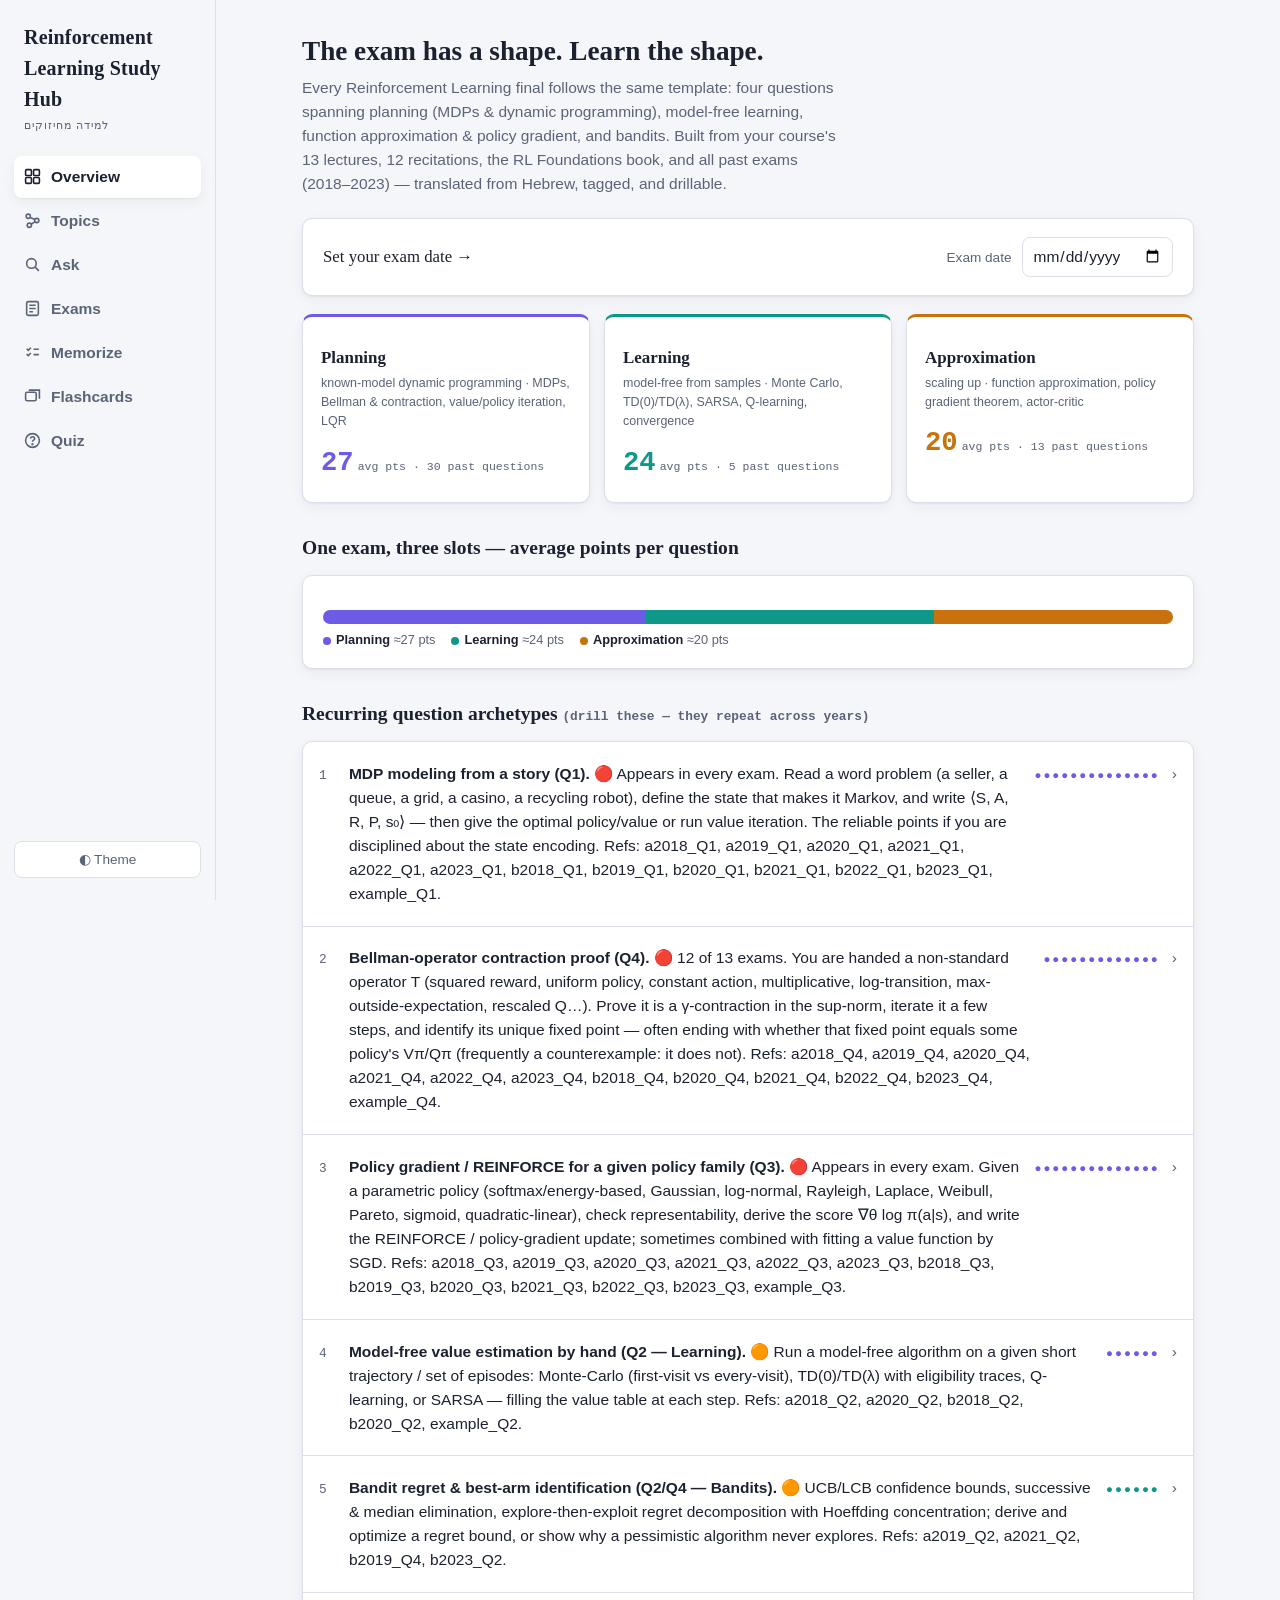
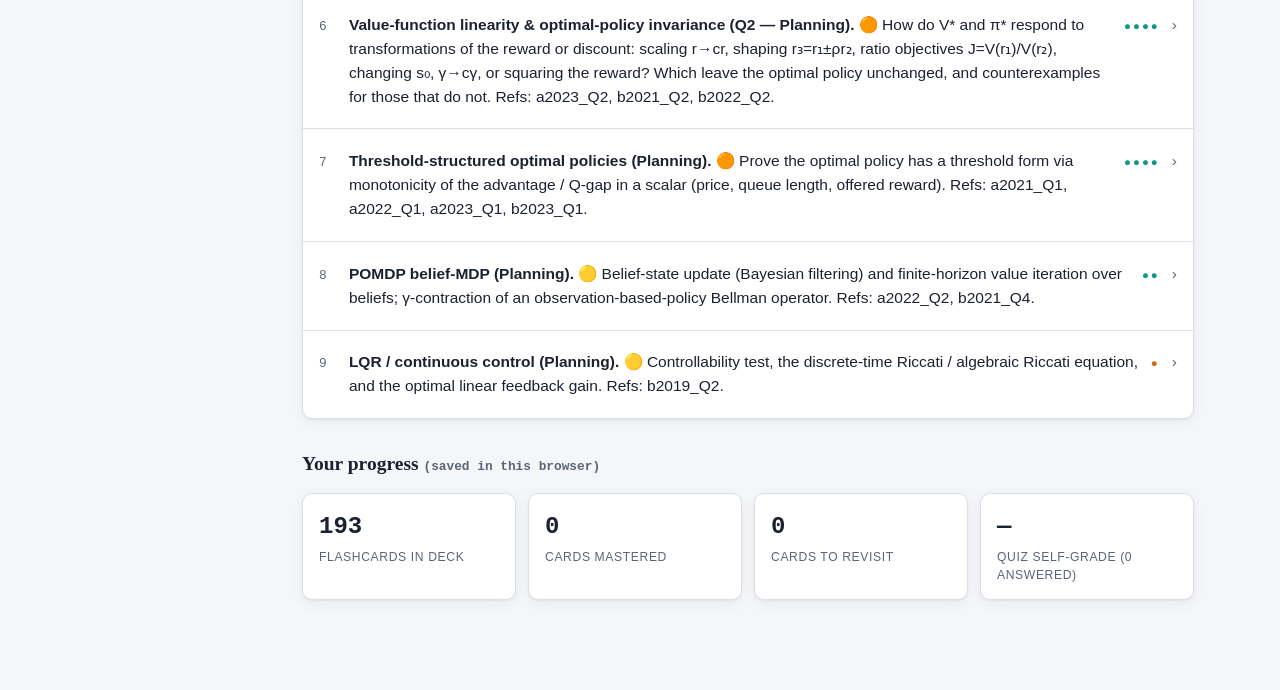
==== docs/rl/index.html @ 0968ef9b "Build RL study site (docs/rl/index.html) + finalize exam-data config First successful build of the R" ====
<!doctype html><html lang="en"><head><meta charset="utf-8"><meta name="viewport" content="width=device-width, initial-scale=1"></head><body><meta charset="utf-8">
<title>Reinforcement Learning Study Hub</title>
<style>
@font-face{font-family:KaTeX_AMS;font-style:normal;font-weight:400;src:url([data-uri]) format('woff2'),url(data:,),url(data:,)}@font-face{font-family:KaTeX_Caligraphic;font-style:normal;font-weight:700;src:url(data:,),url(data:,),url(data:,)}@font-face{font-family:KaTeX_Caligraphic;font-style:normal;font-weight:400;src:url([data-uri]) format('woff2'),url(data:,),url(data:,)}@font-face{font-family:KaTeX_Fraktur;font-style:normal;font-weight:700;src:url(data:,),url(data:,),url(data:,)}@font-face{font-family:KaTeX_Fraktur;font-style:normal;font-weight:400;src:url(data:,),url(data:,),url(data:,)}@font-face{font-family:KaTeX_Main;font-style:normal;font-weight:700;src:url([data-uri]) format('woff2'),url(data:,),url(data:,)}@font-face{font-family:KaTeX_Main;font-style:italic;font-weight:700;src:url([data-uri]) format('woff2'),url(data:,),url(data:,)}@font-face{font-family:KaTeX_Main;font-style:italic;font-weight:400;src:url([data-uri]) format('woff2'),url(data:,),url(data:,)}@font-face{font-family:KaTeX_Main;font-style:normal;font-weight:400;src:url([data-uri]) format('woff2'),url(data:,),url(data:,)}@font-face{font-family:KaTeX_Math;font-style:italic;font-weight:700;src:url([data-uri]) format('woff2'),url(data:,),url(data:,)}@font-face{font-family:KaTeX_Math;font-style:italic;font-weight:400;src:url([data-uri]) format('woff2'),url(data:,),url(data:,)}@font-face{font-family:"KaTeX_SansSerif";font-style:normal;font-weight:700;src:url(data:,),url(data:,),url(data:,)}@font-face{font-family:"KaTeX_SansSerif";font-style:italic;font-weight:400;src:url(data:,),url(data:,),url(data:,)}@font-face{font-family:"KaTeX_SansSerif";font-style:normal;font-weight:400;src:url(data:,),url(data:,),url(data:,)}@font-face{font-family:KaTeX_Script;font-style:normal;font-weight:400;src:url(data:,),url(data:,),url(data:,)}@font-face{font-family:KaTeX_Size1;font-style:normal;font-weight:400;src:url([data-uri]) format('woff2'),url(data:,),url(data:,)}@font-face{font-family:KaTeX_Size2;font-style:normal;font-weight:400;src:url([data-uri]) format('woff2'),url(data:,),url(data:,)}@font-face{font-family:KaTeX_Size3;font-style:normal;font-weight:400;src:url([data-uri]) format('woff2'),url(data:,),url(data:,)}@font-face{font-family:KaTeX_Size4;font-style:normal;font-weight:400;src:url([data-uri]) format('woff2'),url(data:,),url(data:,)}@font-face{font-family:KaTeX_Typewriter;font-style:normal;font-weight:400;src:url([data-uri]) format('woff2'),url(data:,),url(data:,)}.katex{font:normal 1.21em KaTeX_Main,Times New Roman,serif;line-height:1.2;text-indent:0;text-rendering:auto}.katex *{-ms-high-contrast-adjust:none!important;border-color:currentColor}.katex .katex-version:after{content:"0.16.11"}.katex .katex-mathml{clip:rect(1px,1px,1px,1px);border:0;height:1px;overflow:hidden;padding:0;position:absolute;width:1px}.katex .katex-html>.newline{display:block}.katex .base{position:relative;white-space:nowrap;width:-webkit-min-content;width:-moz-min-content;width:min-content}.katex .base,.katex .strut{display:inline-block}.katex .textbf{font-weight:700}.katex .textit{font-style:italic}.katex .textrm{font-family:KaTeX_Main}.katex .textsf{font-family:KaTeX_SansSerif}.katex .texttt{font-family:KaTeX_Typewriter}.katex .mathnormal{font-family:KaTeX_Math;font-style:italic}.katex .mathit{font-family:KaTeX_Main;font-style:italic}.katex .mathrm{font-style:normal}.katex .mathbf{font-family:KaTeX_Main;font-weight:700}.katex .boldsymbol{font-family:KaTeX_Math;font-style:italic;font-weight:700}.katex .amsrm,.katex .mathbb,.katex .textbb{font-family:KaTeX_AMS}.katex .mathcal{font-family:KaTeX_Caligraphic}.katex .mathfrak,.katex .textfrak{font-family:KaTeX_Fraktur}.katex .mathboldfrak,.katex .textboldfrak{font-family:KaTeX_Fraktur;font-weight:700}.katex .mathtt{font-family:KaTeX_Typewriter}.katex .mathscr,.katex .textscr{font-family:KaTeX_Script}.katex .mathsf,.katex .textsf{font-family:KaTeX_SansSerif}.katex .mathboldsf,.katex .textboldsf{font-family:KaTeX_SansSerif;font-weight:700}.katex .mathitsf,.katex .textitsf{font-family:KaTeX_SansSerif;font-style:italic}.katex .mainrm{font-family:KaTeX_Main;font-style:normal}.katex .vlist-t{border-collapse:collapse;display:inline-table;table-layout:fixed}.katex .vlist-r{display:table-row}.katex .vlist{display:table-cell;position:relative;vertical-align:bottom}.katex .vlist>span{display:block;height:0;position:relative}.katex .vlist>span>span{display:inline-block}.katex .vlist>span>.pstrut{overflow:hidden;width:0}.katex .vlist-t2{margin-right:-2px}.katex .vlist-s{display:table-cell;font-size:1px;min-width:2px;vertical-align:bottom;width:2px}.katex .vbox{align-items:baseline;display:inline-flex;flex-direction:column}.katex .hbox{width:100%}.katex .hbox,.katex .thinbox{display:inline-flex;flex-direction:row}.katex .thinbox{max-width:0;width:0}.katex .msupsub{text-align:left}.katex .mfrac>span>span{text-align:center}.katex .mfrac .frac-line{border-bottom-style:solid;display:inline-block;width:100%}.katex .hdashline,.katex .hline,.katex .mfrac .frac-line,.katex .overline .overline-line,.katex .rule,.katex .underline .underline-line{min-height:1px}.katex .mspace{display:inline-block}.katex .clap,.katex .llap,.katex .rlap{position:relative;width:0}.katex .clap>.inner,.katex .llap>.inner,.katex .rlap>.inner{position:absolute}.katex .clap>.fix,.katex .llap>.fix,.katex .rlap>.fix{display:inline-block}.katex .llap>.inner{right:0}.katex .clap>.inner,.katex .rlap>.inner{left:0}.katex .clap>.inner>span{margin-left:-50%;margin-right:50%}.katex .rule{border:0 solid;display:inline-block;position:relative}.katex .hline,.katex .overline .overline-line,.katex .underline .underline-line{border-bottom-style:solid;display:inline-block;width:100%}.katex .hdashline{border-bottom-style:dashed;display:inline-block;width:100%}.katex .sqrt>.root{margin-left:.2777777778em;margin-right:-.5555555556em}.katex .fontsize-ensurer.reset-size1.size1,.katex .sizing.reset-size1.size1{font-size:1em}.katex .fontsize-ensurer.reset-size1.size2,.katex .sizing.reset-size1.size2{font-size:1.2em}.katex .fontsize-ensurer.reset-size1.size3,.katex .sizing.reset-size1.size3{font-size:1.4em}.katex .fontsize-ensurer.reset-size1.size4,.katex .sizing.reset-size1.size4{font-size:1.6em}.katex .fontsize-ensurer.reset-size1.size5,.katex .sizing.reset-size1.size5{font-size:1.8em}.katex .fontsize-ensurer.reset-size1.size6,.katex .sizing.reset-size1.size6{font-size:2em}.katex .fontsize-ensurer.reset-size1.size7,.katex .sizing.reset-size1.size7{font-size:2.4em}.katex .fontsize-ensurer.reset-size1.size8,.katex .sizing.reset-size1.size8{font-size:2.88em}.katex .fontsize-ensurer.reset-size1.size9,.katex .sizing.reset-size1.size9{font-size:3.456em}.katex .fontsize-ensurer.reset-size1.size10,.katex .sizing.reset-size1.size10{font-size:4.148em}.katex .fontsize-ensurer.reset-size1.size11,.katex .sizing.reset-size1.size11{font-size:4.976em}.katex .fontsize-ensurer.reset-size2.size1,.katex .sizing.reset-size2.size1{font-size:.8333333333em}.katex .fontsize-ensurer.reset-size2.size2,.katex .sizing.reset-size2.size2{font-size:1em}.katex .fontsize-ensurer.reset-size2.size3,.katex .sizing.reset-size2.size3{font-size:1.1666666667em}.katex .fontsize-ensurer.reset-size2.size4,.katex .sizing.reset-size2.size4{font-size:1.3333333333em}.katex .fontsize-ensurer.reset-size2.size5,.katex .sizing.reset-size2.size5{font-size:1.5em}.katex .fontsize-ensurer.reset-size2.size6,.katex .sizing.reset-size2.size6{font-size:1.6666666667em}.katex .fontsize-ensurer.reset-size2.size7,.katex .sizing.reset-size2.size7{font-size:2em}.katex .fontsize-ensurer.reset-size2.size8,.katex .sizing.reset-size2.size8{font-size:2.4em}.katex .fontsize-ensurer.reset-size2.size9,.katex .sizing.reset-size2.size9{font-size:2.88em}.katex .fontsize-ensurer.reset-size2.size10,.katex .sizing.reset-size2.size10{font-size:3.4566666667em}.katex .fontsize-ensurer.reset-size2.size11,.katex .sizing.reset-size2.size11{font-size:4.1466666667em}.katex .fontsize-ensurer.reset-size3.size1,.katex .sizing.reset-size3.size1{font-size:.7142857143em}.katex .fontsize-ensurer.reset-size3.size2,.katex .sizing.reset-size3.size2{font-size:.8571428571em}.katex .fontsize-ensurer.reset-size3.size3,.katex .sizing.reset-size3.size3{font-size:1em}.katex .fontsize-ensurer.reset-size3.size4,.katex .sizing.reset-size3.size4{font-size:1.1428571429em}.katex .fontsize-ensurer.reset-size3.size5,.katex .sizing.reset-size3.size5{font-size:1.2857142857em}.katex .fontsize-ensurer.reset-size3.size6,.katex .sizing.reset-size3.size6{font-size:1.4285714286em}.katex .fontsize-ensurer.reset-size3.size7,.katex .sizing.reset-size3.size7{font-size:1.7142857143em}.katex .fontsize-ensurer.reset-size3.size8,.katex .sizing.reset-size3.size8{font-size:2.0571428571em}.katex .fontsize-ensurer.reset-size3.size9,.katex .sizing.reset-size3.size9{font-size:2.4685714286em}.katex .fontsize-ensurer.reset-size3.size10,.katex .sizing.reset-size3.size10{font-size:2.9628571429em}.katex .fontsize-ensurer.reset-size3.size11,.katex .sizing.reset-size3.size11{font-size:3.5542857143em}.katex .fontsize-ensurer.reset-size4.size1,.katex .sizing.reset-size4.size1{font-size:.625em}.katex .fontsize-ensurer.reset-size4.size2,.katex .sizing.reset-size4.size2{font-size:.75em}.katex .fontsize-ensurer.reset-size4.size3,.katex .sizing.reset-size4.size3{font-size:.875em}.katex .fontsize-ensurer.reset-size4.size4,.katex .sizing.reset-size4.size4{font-size:1em}.katex .fontsize-ensurer.reset-size4.size5,.katex .sizing.reset-size4.size5{font-size:1.125em}.katex .fontsize-ensurer.reset-size4.size6,.katex .sizing.reset-size4.size6{font-size:1.25em}.katex .fontsize-ensurer.reset-size4.size7,.katex .sizing.reset-size4.size7{font-size:1.5em}.katex .fontsize-ensurer.reset-size4.size8,.katex .sizing.reset-size4.size8{font-size:1.8em}.katex .fontsize-ensurer.reset-size4.size9,.katex .sizing.reset-size4.size9{font-size:2.16em}.katex .fontsize-ensurer.reset-size4.size10,.katex .sizing.reset-size4.size10{font-size:2.5925em}.katex .fontsize-ensurer.reset-size4.size11,.katex .sizing.reset-size4.size11{font-size:3.11em}.katex .fontsize-ensurer.reset-size5.size1,.katex .sizing.reset-size5.size1{font-size:.5555555556em}.katex .fontsize-ensurer.reset-size5.size2,.katex .sizing.reset-size5.size2{font-size:.6666666667em}.katex .fontsize-ensurer.reset-size5.size3,.katex .sizing.reset-size5.size3{font-size:.7777777778em}.katex .fontsize-ensurer.reset-size5.size4,.katex .sizing.reset-size5.size4{font-size:.8888888889em}.katex .fontsize-ensurer.reset-size5.size5,.katex .sizing.reset-size5.size5{font-size:1em}.katex .fontsize-ensurer.reset-size5.size6,.katex .sizing.reset-size5.size6{font-size:1.1111111111em}.katex .fontsize-ensurer.reset-size5.size7,.katex .sizing.reset-size5.size7{font-size:1.3333333333em}.katex .fontsize-ensurer.reset-size5.size8,.katex .sizing.reset-size5.size8{font-size:1.6em}.katex .fontsize-ensurer.reset-size5.size9,.katex .sizing.reset-size5.size9{font-size:1.92em}.katex .fontsize-ensurer.reset-size5.size10,.katex .sizing.reset-size5.size10{font-size:2.3044444444em}.katex .fontsize-ensurer.reset-size5.size11,.katex .sizing.reset-size5.size11{font-size:2.7644444444em}.katex .fontsize-ensurer.reset-size6.size1,.katex .sizing.reset-size6.size1{font-size:.5em}.katex .fontsize-ensurer.reset-size6.size2,.katex .sizing.reset-size6.size2{font-size:.6em}.katex .fontsize-ensurer.reset-size6.size3,.katex .sizing.reset-size6.size3{font-size:.7em}.katex .fontsize-ensurer.reset-size6.size4,.katex .sizing.reset-size6.size4{font-size:.8em}.katex .fontsize-ensurer.reset-size6.size5,.katex .sizing.reset-size6.size5{font-size:.9em}.katex .fontsize-ensurer.reset-size6.size6,.katex .sizing.reset-size6.size6{font-size:1em}.katex .fontsize-ensurer.reset-size6.size7,.katex .sizing.reset-size6.size7{font-size:1.2em}.katex .fontsize-ensurer.reset-size6.size8,.katex .sizing.reset-size6.size8{font-size:1.44em}.katex .fontsize-ensurer.reset-size6.size9,.katex .sizing.reset-size6.size9{font-size:1.728em}.katex .fontsize-ensurer.reset-size6.size10,.katex .sizing.reset-size6.size10{font-size:2.074em}.katex .fontsize-ensurer.reset-size6.size11,.katex .sizing.reset-size6.size11{font-size:2.488em}.katex .fontsize-ensurer.reset-size7.size1,.katex .sizing.reset-size7.size1{font-size:.4166666667em}.katex .fontsize-ensurer.reset-size7.size2,.katex .sizing.reset-size7.size2{font-size:.5em}.katex .fontsize-ensurer.reset-size7.size3,.katex .sizing.reset-size7.size3{font-size:.5833333333em}.katex .fontsize-ensurer.reset-size7.size4,.katex .sizing.reset-size7.size4{font-size:.6666666667em}.katex .fontsize-ensurer.reset-size7.size5,.katex .sizing.reset-size7.size5{font-size:.75em}.katex .fontsize-ensurer.reset-size7.size6,.katex .sizing.reset-size7.size6{font-size:.8333333333em}.katex .fontsize-ensurer.reset-size7.size7,.katex .sizing.reset-size7.size7{font-size:1em}.katex .fontsize-ensurer.reset-size7.size8,.katex .sizing.reset-size7.size8{font-size:1.2em}.katex .fontsize-ensurer.reset-size7.size9,.katex .sizing.reset-size7.size9{font-size:1.44em}.katex .fontsize-ensurer.reset-size7.size10,.katex .sizing.reset-size7.size10{font-size:1.7283333333em}.katex .fontsize-ensurer.reset-size7.size11,.katex .sizing.reset-size7.size11{font-size:2.0733333333em}.katex .fontsize-ensurer.reset-size8.size1,.katex .sizing.reset-size8.size1{font-size:.3472222222em}.katex .fontsize-ensurer.reset-size8.size2,.katex .sizing.reset-size8.size2{font-size:.4166666667em}.katex .fontsize-ensurer.reset-size8.size3,.katex .sizing.reset-size8.size3{font-size:.4861111111em}.katex .fontsize-ensurer.reset-size8.size4,.katex .sizing.reset-size8.size4{font-size:.5555555556em}.katex .fontsize-ensurer.reset-size8.size5,.katex .sizing.reset-size8.size5{font-size:.625em}.katex .fontsize-ensurer.reset-size8.size6,.katex .sizing.reset-size8.size6{font-size:.6944444444em}.katex .fontsize-ensurer.reset-size8.size7,.katex .sizing.reset-size8.size7{font-size:.8333333333em}.katex .fontsize-ensurer.reset-size8.size8,.katex .sizing.reset-size8.size8{font-size:1em}.katex .fontsize-ensurer.reset-size8.size9,.katex .sizing.reset-size8.size9{font-size:1.2em}.katex .fontsize-ensurer.reset-size8.size10,.katex .sizing.reset-size8.size10{font-size:1.4402777778em}.katex .fontsize-ensurer.reset-size8.size11,.katex .sizing.reset-size8.size11{font-size:1.7277777778em}.katex .fontsize-ensurer.reset-size9.size1,.katex .sizing.reset-size9.size1{font-size:.2893518519em}.katex .fontsize-ensurer.reset-size9.size2,.katex .sizing.reset-size9.size2{font-size:.3472222222em}.katex .fontsize-ensurer.reset-size9.size3,.katex .sizing.reset-size9.size3{font-size:.4050925926em}.katex .fontsize-ensurer.reset-size9.size4,.katex .sizing.reset-size9.size4{font-size:.462962963em}.katex .fontsize-ensurer.reset-size9.size5,.katex .sizing.reset-size9.size5{font-size:.5208333333em}.katex .fontsize-ensurer.reset-size9.size6,.katex .sizing.reset-size9.size6{font-size:.5787037037em}.katex .fontsize-ensurer.reset-size9.size7,.katex .sizing.reset-size9.size7{font-size:.6944444444em}.katex .fontsize-ensurer.reset-size9.size8,.katex .sizing.reset-size9.size8{font-size:.8333333333em}.katex .fontsize-ensurer.reset-size9.size9,.katex .sizing.reset-size9.size9{font-size:1em}.katex .fontsize-ensurer.reset-size9.size10,.katex .sizing.reset-size9.size10{font-size:1.2002314815em}.katex .fontsize-ensurer.reset-size9.size11,.katex .sizing.reset-size9.size11{font-size:1.4398148148em}.katex .fontsize-ensurer.reset-size10.size1,.katex .sizing.reset-size10.size1{font-size:.2410800386em}.katex .fontsize-ensurer.reset-size10.size2,.katex .sizing.reset-size10.size2{font-size:.2892960463em}.katex .fontsize-ensurer.reset-size10.size3,.katex .sizing.reset-size10.size3{font-size:.337512054em}.katex .fontsize-ensurer.reset-size10.size4,.katex .sizing.reset-size10.size4{font-size:.3857280617em}.katex .fontsize-ensurer.reset-size10.size5,.katex .sizing.reset-size10.size5{font-size:.4339440694em}.katex .fontsize-ensurer.reset-size10.size6,.katex .sizing.reset-size10.size6{font-size:.4821600771em}.katex .fontsize-ensurer.reset-size10.size7,.katex .sizing.reset-size10.size7{font-size:.5785920926em}.katex .fontsize-ensurer.reset-size10.size8,.katex .sizing.reset-size10.size8{font-size:.6943105111em}.katex .fontsize-ensurer.reset-size10.size9,.katex .sizing.reset-size10.size9{font-size:.8331726133em}.katex .fontsize-ensurer.reset-size10.size10,.katex .sizing.reset-size10.size10{font-size:1em}.katex .fontsize-ensurer.reset-size10.size11,.katex .sizing.reset-size10.size11{font-size:1.1996142719em}.katex .fontsize-ensurer.reset-size11.size1,.katex .sizing.reset-size11.size1{font-size:.2009646302em}.katex .fontsize-ensurer.reset-size11.size2,.katex .sizing.reset-size11.size2{font-size:.2411575563em}.katex .fontsize-ensurer.reset-size11.size3,.katex .sizing.reset-size11.size3{font-size:.2813504823em}.katex .fontsize-ensurer.reset-size11.size4,.katex .sizing.reset-size11.size4{font-size:.3215434084em}.katex .fontsize-ensurer.reset-size11.size5,.katex .sizing.reset-size11.size5{font-size:.3617363344em}.katex .fontsize-ensurer.reset-size11.size6,.katex .sizing.reset-size11.size6{font-size:.4019292605em}.katex .fontsize-ensurer.reset-size11.size7,.katex .sizing.reset-size11.size7{font-size:.4823151125em}.katex .fontsize-ensurer.reset-size11.size8,.katex .sizing.reset-size11.size8{font-size:.578778135em}.katex .fontsize-ensurer.reset-size11.size9,.katex .sizing.reset-size11.size9{font-size:.6945337621em}.katex .fontsize-ensurer.reset-size11.size10,.katex .sizing.reset-size11.size10{font-size:.8336012862em}.katex .fontsize-ensurer.reset-size11.size11,.katex .sizing.reset-size11.size11{font-size:1em}.katex .delimsizing.size1{font-family:KaTeX_Size1}.katex .delimsizing.size2{font-family:KaTeX_Size2}.katex .delimsizing.size3{font-family:KaTeX_Size3}.katex .delimsizing.size4{font-family:KaTeX_Size4}.katex .delimsizing.mult .delim-size1>span{font-family:KaTeX_Size1}.katex .delimsizing.mult .delim-size4>span{font-family:KaTeX_Size4}.katex .nulldelimiter{display:inline-block;width:.12em}.katex .delimcenter,.katex .op-symbol{position:relative}.katex .op-symbol.small-op{font-family:KaTeX_Size1}.katex .op-symbol.large-op{font-family:KaTeX_Size2}.katex .accent>.vlist-t,.katex .op-limits>.vlist-t{text-align:center}.katex .accent .accent-body{position:relative}.katex .accent .accent-body:not(.accent-full){width:0}.katex .overlay{display:block}.katex .mtable .vertical-separator{display:inline-block;min-width:1px}.katex .mtable .arraycolsep{display:inline-block}.katex .mtable .col-align-c>.vlist-t{text-align:center}.katex .mtable .col-align-l>.vlist-t{text-align:left}.katex .mtable .col-align-r>.vlist-t{text-align:right}.katex .svg-align{text-align:left}.katex svg{fill:currentColor;stroke:currentColor;fill-rule:nonzero;fill-opacity:1;stroke-width:1;stroke-linecap:butt;stroke-linejoin:miter;stroke-miterlimit:4;stroke-dasharray:none;stroke-dashoffset:0;stroke-opacity:1;display:block;height:inherit;position:absolute;width:100%}.katex svg path{stroke:none}.katex img{border-style:none;max-height:none;max-width:none;min-height:0;min-width:0}.katex .stretchy{display:block;overflow:hidden;position:relative;width:100%}.katex .stretchy:after,.katex .stretchy:before{content:""}.katex .hide-tail{overflow:hidden;position:relative;width:100%}.katex .halfarrow-left{left:0;overflow:hidden;position:absolute;width:50.2%}.katex .halfarrow-right{overflow:hidden;position:absolute;right:0;width:50.2%}.katex .brace-left{left:0;overflow:hidden;position:absolute;width:25.1%}.katex .brace-center{left:25%;overflow:hidden;position:absolute;width:50%}.katex .brace-right{overflow:hidden;position:absolute;right:0;width:25.1%}.katex .x-arrow-pad{padding:0 .5em}.katex .cd-arrow-pad{padding:0 .55556em 0 .27778em}.katex .mover,.katex .munder,.katex .x-arrow{text-align:center}.katex .boxpad{padding:0 .3em}.katex .fbox,.katex .fcolorbox{border:.04em solid;box-sizing:border-box}.katex .cancel-pad{padding:0 .2em}.katex .cancel-lap{margin-left:-.2em;margin-right:-.2em}.katex .sout{border-bottom-style:solid;border-bottom-width:.08em}.katex .angl{border-right:.049em solid;border-top:.049em solid;box-sizing:border-box;margin-right:.03889em}.katex .anglpad{padding:0 .03889em}.katex .eqn-num:before{content:"(" counter(katexEqnNo) ")";counter-increment:katexEqnNo}.katex .mml-eqn-num:before{content:"(" counter(mmlEqnNo) ")";counter-increment:mmlEqnNo}.katex .mtr-glue{width:50%}.katex .cd-vert-arrow{display:inline-block;position:relative}.katex .cd-label-left{display:inline-block;position:absolute;right:calc(50% + .3em);text-align:left}.katex .cd-label-right{display:inline-block;left:calc(50% + .3em);position:absolute;text-align:right}.katex-display{display:block;margin:1em 0;text-align:center}.katex-display>.katex{display:block;text-align:center;white-space:nowrap}.katex-display>.katex>.katex-html{display:block;position:relative}.katex-display>.katex>.katex-html>.tag{position:absolute;right:0}.katex-display.leqno>.katex>.katex-html>.tag{left:0;right:auto}.katex-display.fleqn>.katex{padding-left:2em;text-align:left}body{counter-reset:katexEqnNo mmlEqnNo}

</style>
<style>
:root{
  --bg:#F5F6FA; --surface:#FFFFFF; --surface2:#ECEEF3; --ink:#1C2130; --muted:#5B6377;
  --line:#DCDFE9; --shadow:0 1px 2px rgba(28,33,48,.06),0 4px 14px rgba(28,33,48,.05);
  --exp:#6D5AE6; --opt:#0E9888; --gen:#C8720D; --prac:#5B6377;
  --good:#2E8B57; --bad:#C43D3D;
  --serif:"Iowan Old Style","Palatino Linotype",Palatino,Georgia,serif;
  --sans:-apple-system,BlinkMacSystemFont,"Segoe UI",Roboto,Helvetica,Arial,sans-serif;
  --mono:ui-monospace,"SF Mono",Menlo,Consolas,monospace;
  --r:10px;
}
@media (prefers-color-scheme: dark){
  :root{
    --bg:#12151F; --surface:#1A1E2C; --surface2:#242A3C; --ink:#E8EAF2; --muted:#9AA1B8;
    --line:#2E3448; --shadow:0 1px 2px rgba(0,0,0,.4),0 4px 14px rgba(0,0,0,.3);
    --exp:#9B8CFF; --opt:#2FBFAE; --gen:#E89A3C; --prac:#9AA1B8;
    --good:#4CAF7D; --bad:#E06A6A;
  }
}
:root[data-theme="dark"]{
  --bg:#12151F; --surface:#1A1E2C; --surface2:#242A3C; --ink:#E8EAF2; --muted:#9AA1B8;
  --line:#2E3448; --shadow:0 1px 2px rgba(0,0,0,.4),0 4px 14px rgba(0,0,0,.3);
  --exp:#9B8CFF; --opt:#2FBFAE; --gen:#E89A3C; --prac:#9AA1B8;
  --good:#4CAF7D; --bad:#E06A6A;
}
:root[data-theme="light"]{
  --bg:#F5F6FA; --surface:#FFFFFF; --surface2:#ECEEF3; --ink:#1C2130; --muted:#5B6377;
  --line:#DCDFE9; --shadow:0 1px 2px rgba(28,33,48,.06),0 4px 14px rgba(28,33,48,.05);
  --exp:#6D5AE6; --opt:#0E9888; --gen:#C8720D; --prac:#5B6377;
  --good:#2E8B57; --bad:#C43D3D;
}
*{box-sizing:border-box}
html,body{margin:0;padding:0}
body{background:var(--bg);color:var(--ink);font-family:var(--sans);font-size:15.5px;line-height:1.55}
.app{display:grid;grid-template-columns:216px 1fr;min-height:100vh}
a{color:inherit}
button{font:inherit;color:inherit;cursor:pointer}

/* ---------- nav ---------- */
.rail{border-right:1px solid var(--line);padding:22px 14px;display:flex;flex-direction:column;gap:4px;position:sticky;top:0;height:100vh}
.brand{font-family:var(--serif);font-size:1.25rem;font-weight:700;letter-spacing:.01em;padding:0 10px 4px}
.brand small{display:block;font-family:var(--sans);font-weight:500;font-size:.68rem;color:var(--muted);letter-spacing:.09em;text-transform:uppercase;margin-top:2px}
.rail nav{display:flex;flex-direction:column;gap:2px;margin-top:14px}
.navbtn{display:flex;align-items:center;gap:10px;padding:9px 10px;border:0;background:none;border-radius:8px;color:var(--muted);text-align:left;font-weight:550}
.navbtn svg{flex:0 0 auto}
.navbtn:hover{background:var(--surface2)}
.navbtn.on{background:var(--surface);color:var(--ink);box-shadow:var(--shadow)}
.navbtn:focus-visible,.chipbtn:focus-visible,button:focus-visible{outline:2px solid var(--exp);outline-offset:2px}
.rail .spacer{flex:1}
.themebtn{border:1px solid var(--line);background:var(--surface);border-radius:8px;padding:7px 10px;color:var(--muted);font-size:.85rem}

/* ---------- main ---------- */
main{padding:30px clamp(16px,4vw,44px) 90px;max-width:980px;width:100%;margin:0 auto}
section{display:none}
section.on{display:block}
h1{font-family:var(--serif);font-size:1.7rem;margin:0 0 4px;text-wrap:balance}
h2{font-family:var(--serif);font-size:1.22rem;margin:30px 0 12px}
.sub{color:var(--muted);margin:0 0 22px;max-width:62ch}
.card{background:var(--surface);border:1px solid var(--line);border-radius:var(--r);box-shadow:var(--shadow)}

/* pillar coloring */
.p-Expressiveness{--pc:var(--exp)}
.p-Optimization{--pc:var(--opt)}
.p-Generalization{--pc:var(--gen)}
.p-Practices{--pc:var(--prac)}
.pill{display:inline-flex;align-items:center;gap:6px;font-size:.72rem;font-weight:650;letter-spacing:.06em;text-transform:uppercase;color:var(--pc);background:color-mix(in srgb,var(--pc) 12%,transparent);border-radius:999px;padding:3px 10px}
.dot{width:8px;height:8px;border-radius:50%;background:var(--pc);flex:0 0 auto}
.chip{display:inline-block;font-family:var(--mono);font-size:.72rem;color:var(--muted);background:var(--surface2);border-radius:6px;padding:2px 7px;margin:2px 3px 2px 0}
.pts{font-family:var(--mono);font-variant-numeric:tabular-nums;font-size:.8rem;color:var(--muted)}

/* ---------- dashboard ---------- */
.hero{display:grid;grid-template-columns:repeat(3,1fr);gap:14px;margin-top:18px}
.pillarcard{padding:18px;position:relative;overflow:hidden;border-top:3px solid var(--pc)}
.pillarcard h3{font-family:var(--serif);margin:10px 0 2px;font-size:1.06rem}
.pillarcard .role{font-size:.78rem;color:var(--muted)}
.pillarcard .avg{font-family:var(--mono);font-variant-numeric:tabular-nums;font-size:1.7rem;font-weight:600;color:var(--pc);margin-top:10px}
.pillarcard .avg small{font-size:.72rem;color:var(--muted);font-weight:400;margin-left:4px}
.pillarcard svg{color:var(--pc);display:block}
.tmplbar{display:flex;height:14px;border-radius:7px;overflow:hidden;margin:16px 0 6px}
.tmplbar div{height:100%}
.legendrow{display:flex;gap:16px;flex-wrap:wrap;font-size:.8rem;color:var(--muted)}
.legendrow b{color:var(--ink);font-weight:600}
.statrow{display:grid;grid-template-columns:repeat(auto-fit,minmax(150px,1fr));gap:12px;margin-top:14px}
.stat{padding:14px 16px}
.stat .v{font-family:var(--mono);font-variant-numeric:tabular-nums;font-size:1.5rem;font-weight:600}
.stat .k{font-size:.76rem;color:var(--muted);letter-spacing:.05em;text-transform:uppercase;margin-top:2px}
.arch{padding:12px 16px;display:flex;gap:12px;align-items:baseline;border-bottom:1px solid var(--line);width:100%;border-left:0;border-right:0;border-top:0;background:none;text-align:left;font:inherit;cursor:pointer}
.arch:hover{background:var(--surface2)}
.arch:last-child{border-bottom:0}
.arch .go{color:var(--muted);flex:0 0 auto}
details.notesec-d{border-top:1px solid var(--line);margin:0 -18px;padding:0 18px}
details.notesec-d>summary{cursor:pointer;padding:11px 0;font-family:var(--serif);font-weight:650;font-size:.98rem;list-style:none;display:flex;gap:8px;align-items:baseline}
details.notesec-d>summary::before{content:"▸";color:var(--pc,var(--muted));font-size:.75em}
details.notesec-d[open]>summary::before{content:"▾"}
details.notesec-d .secbody{padding:0 0 14px;overflow-x:auto}
.figbody{padding:12px 18px 14px}
.figbody canvas{display:block}
.figcap{font-size:.8rem;color:var(--muted);margin:8px 0 0;max-width:64ch}
.arch .n{font-family:var(--mono);color:var(--muted);font-size:.8rem;flex:0 0 1.4em}
.arch .freq{margin-left:auto;white-space:nowrap;flex:0 0 auto;letter-spacing:2px;color:var(--pc);font-size:.72rem}
.datebox{display:flex;align-items:center;gap:10px;flex-wrap:wrap}
.datebox input{font:inherit;color:var(--ink);background:var(--surface);border:1px solid var(--line);border-radius:8px;padding:6px 10px}
.count{font-family:var(--serif);font-size:1.05rem}
.count b{font-size:1.5rem}

/* ---------- topics ---------- */
.filters{display:flex;gap:8px;flex-wrap:wrap;margin:14px 0 18px}
.chipbtn{border:1px solid var(--line);background:var(--surface);border-radius:999px;padding:6px 14px;font-size:.85rem;color:var(--muted)}
.chipbtn.on{border-color:var(--pc,var(--ink));color:var(--pc,var(--ink));background:color-mix(in srgb,var(--pc,var(--ink)) 10%,transparent);font-weight:600}
.topicrow{padding:14px 16px;border-bottom:1px solid var(--line);display:grid;grid-template-columns:auto 1fr;gap:4px 14px}
.topicrow:last-child{border-bottom:0}
.topicrow .t{font-weight:600;grid-column:2}
.topicrow .meta{grid-column:2;font-size:.8rem;color:var(--muted)}
.topicrow .stripe{grid-column:1;grid-row:1/span 2;width:4px;border-radius:2px;background:var(--pc)}
.prio{font-size:.68rem;font-weight:700;letter-spacing:.07em;text-transform:uppercase;border-radius:5px;padding:2px 7px;margin-left:8px;vertical-align:1px}
.prio.core{background:color-mix(in srgb,var(--bad) 14%,transparent);color:var(--bad)}
.prio.frequent{background:color-mix(in srgb,var(--gen) 16%,transparent);color:var(--gen)}
.prio.seen{background:var(--surface2);color:var(--muted)}

/* ---------- exams ---------- */
.examgrid{display:grid;grid-template-columns:repeat(auto-fill,minmax(230px,1fr));gap:12px;margin-top:16px}
.examcard{padding:16px;text-align:left;border:1px solid var(--line);background:var(--surface);border-radius:var(--r);box-shadow:var(--shadow)}
.examcard:hover{border-color:var(--muted)}
.examcard h3{margin:0 0 8px;font-family:var(--serif);font-size:1.02rem}
.examcard .qrow{display:flex;align-items:center;gap:8px;font-size:.78rem;color:var(--muted);padding:2px 0}
.qcard{margin-top:16px;overflow:hidden}
.qhead{padding:16px 18px;border-left:4px solid var(--pc);display:flex;gap:12px;align-items:baseline;flex-wrap:wrap}
.qhead h3{font-family:var(--serif);margin:0;font-size:1.05rem;flex:1 1 300px}
.qbody{padding:4px 18px 16px;border-top:1px solid var(--line);overflow-x:auto}
.qbody .katex-display{margin:.7em 0}
details.sketch{margin:0 18px 16px;border:1px dashed var(--line);border-radius:8px}
details.sketch summary{cursor:pointer;padding:10px 14px;font-weight:600;color:var(--pc);list-style:none}
details.sketch summary::before{content:"▸ ";font-size:.8em}
details.sketch[open] summary::before{content:"▾ "}
details.sketch .inner{padding:0 16px 12px;overflow-x:auto}
.diff{letter-spacing:2px;font-size:.72rem;color:var(--pc)}
.backbtn{border:1px solid var(--line);background:var(--surface);border-radius:8px;padding:6px 12px;font-size:.85rem;color:var(--muted);margin-bottom:14px}

/* ---------- flashcards & quiz ---------- */
.deckmeta{display:flex;gap:14px;align-items:center;color:var(--muted);font-size:.85rem;margin:10px 0;flex-wrap:wrap}
.bigcard{padding:26px clamp(16px,4vw,36px);min-height:230px;display:flex;flex-direction:column;gap:14px;border-top:3px solid var(--pc)}
.bigcard .front{font-family:var(--serif);font-size:1.2rem;text-wrap:balance}
.bigcard .back{border-top:1px solid var(--line);padding-top:14px;overflow-x:auto}
.bigcard .src{font-size:.76rem;color:var(--muted);margin-top:auto}
.actions{display:flex;gap:10px;margin-top:14px;flex-wrap:wrap}
.btn{border:1px solid var(--line);background:var(--surface);border-radius:9px;padding:9px 16px;font-weight:600;box-shadow:var(--shadow)}
.btn.primary{background:var(--ink);color:var(--bg);border-color:var(--ink)}
.btn.miss{color:var(--bad);border-color:color-mix(in srgb,var(--bad) 45%,transparent)}
.btn.half{color:var(--gen);border-color:color-mix(in srgb,var(--gen) 45%,transparent)}
.btn.got{color:var(--good);border-color:color-mix(in srgb,var(--good) 45%,transparent)}
.progressbar{height:6px;border-radius:3px;background:var(--surface2);overflow:hidden;margin:8px 0}
.progressbar div{height:100%;background:var(--pc,var(--ink));transition:width .25s}
@media (prefers-reduced-motion: reduce){.progressbar div{transition:none}}
.quizmeta{font-family:var(--mono);font-variant-numeric:tabular-nums;font-size:.8rem;color:var(--muted)}
.weakrow{display:flex;justify-content:space-between;padding:8px 16px;border-bottom:1px solid var(--line);font-size:.9rem}
.weakrow:last-child{border-bottom:0}
.empty{padding:40px;text-align:center;color:var(--muted)}

/* topic detail + ask */
.topicrow.click{cursor:pointer}
.topicrow.click:hover{background:var(--surface2)}
.topicrow .go{grid-column:3;grid-row:1/span 2;align-self:center;color:var(--muted)}
.topicrow.click{grid-template-columns:auto 1fr auto}
.scopechip{display:inline-flex;align-items:center;gap:8px;background:color-mix(in srgb,var(--pc,var(--ink)) 10%,transparent);color:var(--pc,var(--ink));border:1px solid color-mix(in srgb,var(--pc,var(--ink)) 40%,transparent);border-radius:999px;padding:5px 8px 5px 14px;font-size:.85rem;font-weight:600}
.scopechip button{border:0;background:none;color:inherit;font-size:1rem;padding:0 4px;line-height:1}
details.note{border:1px solid var(--line);border-radius:var(--r);background:var(--surface);margin-top:12px;box-shadow:var(--shadow)}
details.note>summary{cursor:pointer;padding:14px 18px;font-family:var(--serif);font-weight:700;list-style:none;display:flex;gap:10px;align-items:baseline}
details.note>summary::before{content:"▸";color:var(--muted);font-size:.8em}
details.note[open]>summary::before{content:"▾"}
details.note .notebody{padding:0 18px 14px;border-top:1px solid var(--line)}
details.note h4{font-family:var(--serif);font-size:1rem;margin:16px 0 6px}
.notesec{overflow-x:auto}
.askbox{display:flex;gap:10px;margin:14px 0 6px}
.askbox input{flex:1;font:inherit;color:var(--ink);background:var(--surface);border:1px solid var(--line);border-radius:10px;padding:11px 14px}
.hit{padding:16px 18px;border-left:4px solid var(--pc,var(--ink));margin-top:12px;overflow-x:auto}
.hit .src{font-size:.76rem;letter-spacing:.05em;text-transform:uppercase;color:var(--pc,var(--muted));font-weight:700;margin-bottom:8px}
.hit .src .sec{color:var(--muted);text-transform:none;letter-spacing:0;font-weight:500}
.hit .src .srcbtn{border:0;background:none;padding:0;color:inherit;font:inherit;text-transform:inherit;letter-spacing:inherit;font-weight:inherit;text-decoration:underline;text-underline-offset:3px;cursor:pointer}
.suggest{display:flex;gap:8px;flex-wrap:wrap;margin-top:10px}

/* memorize tab */
.memoitem{padding:14px 16px 14px 14px;margin-top:10px;display:grid;grid-template-columns:auto 1fr;gap:4px 12px;border-left:4px solid var(--pc,var(--line))}
.memoitem.known{opacity:.62}
.memoitem input[type=checkbox]{width:19px;height:19px;accent-color:var(--good);margin-top:2px;cursor:pointer}
.memoitem .iname{font-weight:650;font-family:var(--serif);font-size:1.02rem}
.memoitem .ibody{grid-column:2;overflow-x:auto}
.memoitem .use{font-size:.85rem;color:var(--muted);margin-top:6px}
.memoitem .use b{color:var(--pc,var(--ink))}
.memoitem .watch{font-size:.85rem;color:var(--gen);margin-top:4px}
.memoitem .seen{margin-top:6px}
.memosec{display:flex;align-items:baseline;gap:12px;margin:26px 0 4px}
.memosec h2{margin:0}
.memosec .pts{margin-left:auto}

/* markdown inside cards */
.md p{margin:.5em 0}
.md ul,.md ol{margin:.4em 0;padding-left:1.4em}
.md li{margin:.25em 0}
.md strong{font-weight:650}
.md code{font-family:var(--mono);font-size:.85em;background:var(--surface2);border-radius:4px;padding:1px 4px}

/* ---------- responsive ---------- */
@media (max-width:820px){
  .app{grid-template-columns:1fr}
  .rail{position:fixed;bottom:0;left:0;right:0;top:auto;height:auto;flex-direction:row;align-items:center;padding:6px 8px;border-right:0;border-top:1px solid var(--line);background:var(--surface);z-index:50}
  .brand,.rail .spacer{display:none}
  .rail nav{flex-direction:row;margin:0;flex:1;justify-content:space-around}
  .navbtn{flex-direction:column;gap:3px;font-size:.62rem;padding:6px 8px}
  .themebtn{font-size:.7rem;padding:6px}
  .hero{grid-template-columns:1fr}
  main{padding-bottom:120px}
}
</style>

<div class="app">
  <aside class="rail">
    <div class="brand" id="brand"></div>
    <nav id="nav"></nav>
    <div class="spacer"></div>
    <button class="themebtn" id="themeToggle" type="button">◐ Theme</button>
  </aside>
  <main>
    <section id="view-dash">
      <h1 id="heroTitle"></h1>
      <p class="sub" id="heroSub"></p>
      <div class="card" style="padding:18px 20px">
        <div class="datebox">
          <span class="count" id="daysLeft"></span>
          <span style="flex:1"></span>
          <label for="examDate" style="font-size:.85rem;color:var(--muted)">Exam date</label>
          <input type="date" id="examDate">
        </div>
      </div>
      <div class="hero" id="pillarCards"></div>
      <h2>One exam, three slots — average points per question</h2>
      <div class="card" style="padding:18px 20px">
        <div class="tmplbar" id="tmplBar"></div>
        <div class="legendrow" id="tmplLegend"></div>
      </div>
      <h2>Recurring question archetypes <span class="pts">(drill these — they repeat across years)</span></h2>
      <div class="card" id="archList"></div>
      <h2>Your progress <span class="pts">(saved in this browser)</span></h2>
      <div class="statrow" id="statRow"></div>
    </section>

    <section id="view-topics">
      <h1>Topic map</h1>
      <p class="sub">Every syllabus topic, where it's taught, and every exam question that tested it. Priorities reflect how often the graders actually ask.</p>
      <div id="topicHome">
        <div class="filters" id="topicFilters"></div>
        <div class="card" id="topicList"></div>
      </div>
      <div id="topicDetail" style="display:none"></div>
    </section>

    <section id="view-ask">
      <h1>Ask the course</h1>
      <p class="sub">Type a question or a term — retrieval over <b>everything on this site</b>: lecture/recitation/homework notes, all exams with their solution sketches, the cheat sheet, and the topic map. You get a direct where-does-it-appear answer plus verbatim quoted passages. (For worked answers and grading, ask your tutor in a Claude session; this searches, it doesn't think.)</p>
      <p class="pts" id="askCorpus" style="margin:0 0 10px"></p>
      <div class="askbox">
        <input id="askInput" type="search" placeholder="e.g. why does balancedness hold under gradient flow?" aria-label="Ask the lecture notes">
        <button class="btn primary" id="askBtn" type="button">Ask</button>
      </div>
      <div class="suggest" id="askSuggest"></div>
      <div id="askResults"></div>
    </section>

    <section id="view-exams">
      <h1>Past exams, 2020–2024</h1>
      <p class="sub">All 12 exams translated to English with per-question topic tags and collapsible solution sketches. Colors mark the pillar of each question.</p>
      <div id="examHome">
        <div class="examgrid" id="examGrid"></div>
        <h2 id="mockHead" style="display:none">Mock exams — generated by your tutor <span class="pts">(novel variants, never copies; solutions sealed below each question)</span></h2>
        <div class="examgrid" id="mockGrid"></div>
      </div>
      <div id="examDetail" style="display:none"></div>
    </section>

    <section id="view-flash">
      <h1>Flashcards</h1>
      <p class="sub">Definitions and theorems extracted from the lecture notes. The real exam allows no formula sheet — exact statements, with all conditions, are the bar.</p>
      <div class="filters" id="flashFilters"></div>
      <div class="deckmeta" id="deckMeta"></div>
      <div class="progressbar"><div id="flashProg" style="width:0%"></div></div>
      <div id="flashArea"></div>
    </section>

    <section id="view-memo">
      <h1>Know these cold</h1>
      <p class="sub">The exam allows no aid material. This is the curated list of theorems, formulas, and canonical examples worth hard memorization — with the exact statement, when to reach for it, and where past exams used it. Tick what you already know; it saves in this browser.</p>
      <div class="card" style="padding:14px 18px;margin-bottom:6px">
        <div class="deckmeta" id="memoStats" style="margin:0"></div>
        <div class="progressbar" style="margin:10px 0 2px"><div id="memoProg" style="width:0%;background:var(--good)"></div></div>
      </div>
      <div id="memoList"></div>
    </section>

    <section id="view-quiz">
      <h1>Quiz — real exam questions</h1>
      <p class="sub">A random past-exam question. Solve it on paper like the real thing, then reveal the sketch and grade yourself honestly.</p>
      <div class="filters" id="quizFilters"></div>
      <div id="quizArea"></div>
      <h2>Weak spots <span class="pts">(from your self-grades)</span></h2>
      <div class="card" id="weakList"><div class="empty">Answer a few questions and your weak topics will show up here.</div></div>
    </section>
    <section id="view-qset">
      <button class="backbtn" id="qsetBack" type="button">← Back</button>
      <h1 id="qsetTitle"></h1>
      <p class="sub" id="qsetSub"></p>
      <div id="qsetList"></div>
    </section>
  </main>
</div>

<script id="config" type="application/json">{"courseName": "Reinforcement Learning Study Hub", "courseSubtitle": "למידה מחיזוקים", "heroTitle": "The exam has a shape. Learn the shape.", "heroSub": "Every Reinforcement Learning final follows the same template: four questions spanning planning (MDPs & dynamic programming), model-free learning, function approximation & policy gradient, and bandits. Built from your course's 13 lectures, 12 recitations, the RL Foundations book, and all past exams (2018–2023) — translated from Hebrew, tagged, and drillable.", "examFormatLine": "3 hours · one A4 double-sided aid sheet + calculator · 4 questions · ~100 points", "slots": ["Planning", "Learning", "Approximation", "Bandits"], "slotKeywords": {"planning": "Planning", "learning": "Learning", "approximation": "Approximation", "bandit": "Bandits", "dynamic programming": "Planning", "markov decision": "Planning", "mdp": "Planning", "bellman": "Planning", "contraction": "Planning", "value iteration": "Planning", "policy iteration": "Planning", "discounted": "Planning", "model-based": "Planning", "model based": "Planning", "lqr": "Planning", "pomdp": "Planning", "model-free": "Learning", "model free": "Learning", "monte carlo": "Learning", "temporal difference": "Learning", "sarsa": "Learning", "q-learning": "Learning", "importance sampling": "Learning", "inverse rl": "Learning", "apprenticeship": "Learning", "imitation": "Learning", "rlhf": "Learning", "function approximation": "Approximation", "policy gradient": "Approximation", "actor-critic": "Approximation", "actor critic": "Approximation", "reinforce": "Approximation", "regret": "Bandits", "ucb": "Bandits", "exploration": "Bandits", "successive elimination": "Bandits", "median elimination": "Bandits", "best arm": "Bandits", "best-arm": "Bandits"}, "slotRoles": {"Planning": "known-model dynamic programming · MDPs, Bellman & contraction, value/policy iteration, LQR", "Learning": "model-free from samples · Monte Carlo, TD(0)/TD(λ), SARSA, Q-learning, convergence", "Approximation": "scaling up · function approximation, policy gradient theorem, actor-critic", "Bandits": "exploration & regret · multi-armed bandits, UCB, best-arm identification"}, "mockSlotByQ": {"1": "Planning", "2": "Learning", "3": "Approximation", "4": "Planning"}, "askSuggestions": ["why is the Bellman optimality operator a γ-contraction?", "Q-learning convergence and the Robbins-Monro conditions", "TD(0) vs Monte Carlo: bias, variance, and bootstrapping", "state the policy gradient theorem and the REINFORCE estimator", "UCB regret bound for multi-armed bandits", "value iteration vs policy iteration: convergence and cost"], "figures": false}</script>
<script id="data" type="application/json">{"exams": [{"id": "a_2018", "title": "Exam — Moed A 2018", "date": "2018 (Semester B, 2017/8), Moed A — 4.7.2018", "total": "100", "questions": [{"n": 1, "pts": 30, "title": "Cycle MDP: formalization, optimal policy, value iteration, V*", "topics": ["MDP formalization", "optimal policy", "value iteration", "discounted return"], "pillar": "Planning", "difficulty": 3, "maps_to": "lecture_02, lecture_03, lecture_04", "statement": "An MDP is defined on a cycle graph of size $2k$, where the states are numbered $0$ to $2k-1$. The initial state is deterministically $k$. There are two actions, $\\mathrm{CW}$ (clockwise) and $\\mathrm{CCW}$ (counter-clockwise), both executed deterministically: $\\mathrm{CW}$ moves from state $i$ to state $i+1 \\bmod 2k$, and $\\mathrm{CCW}$ moves from state $i$ to state $i-1 \\bmod 2k$. The immediate reward from every state–action pair $(s,a)$ is $0$ except from state $0$, where the reward is $1$ (for both $\\mathrm{CW}$ and $\\mathrm{CCW}$). The return is discounted with parameter $\\gamma$. (The drawn example is $k=3$, a 6-cycle $0\\!-\\!1\\!-\\!2\\!-\\!3\\!-\\!4\\!-\\!5\\!-\\!0$.)\n\n- (a) Write the MDP of the problem formally (for a general size-$2k$ MDP): give $S$, $A$, $s_0$, $R$, $P$.\n- (b) What is the optimal policy $\\pi^*(s)$ for every state $s$ (size-$2k$ MDP)?\n- (c) Run Value Iteration initialized with all state values $0$. After the first iteration, which states have a value different from $0$ and what is their value? After the second iteration, which states have a value different from $0$ and what is their value?\n- (d) For $k=2$ (four states) compute $V^*(s)$ for each state as a function of $\\gamma$: $V^*(0), V^*(1), V^*(2), V^*(3)$.", "sketch": "(a) $S = \\{0,1,\\dots,2k-1\\}$; $A=\\{\\mathrm{CW},\\mathrm{CCW}\\}$; $s_0=k$; reward $R(s,a)=\\mathbb{1}[s=0]$ (i.e. $1$ from state $0$ for either action, $0$ otherwise); deterministic transitions $P(i+1\\bmod 2k \\mid i,\\mathrm{CW})=1$ and $P(i-1\\bmod 2k \\mid i,\\mathrm{CCW})=1$.\n\n(b) Reward is collected each time an action is taken *at* state $0$. The optimal behavior is: reach state $0$ by the shortest path, then oscillate $0 \\leftrightarrow$ neighbor to bank reward $1$ every $2$ steps (banking every 2 steps beats looping the whole cycle, since $\\frac{1}{1-\\gamma^2} > \\frac{1}{1-\\gamma^{2k}}$ for $k>1$). So $\\pi^*$ takes the action that moves along the shortest path toward $0$: for states $1 \\le s \\le k$ take $\\mathrm{CCW}$ (decrease index toward $0$); for states $k \\le s \\le 2k-1$ take $\\mathrm{CW}$ (increase index toward $0=2k\\bmod 2k$). At $s=0$ either action is optimal (both give reward $1$). (Ties at the antipode $s=k$.)\n\n(c) With $V_0\\equiv 0$: after **iteration 1**, $V_1(s)=\\max_a R(s,a)$, so only state $0$ is nonzero, $V_1(0)=1$ (all others $0$). After **iteration 2**, the two neighbors of $0$ pick up discounted value: nonzero states are $\\{0,\\,1,\\,2k-1\\}$ with $V_2(0)=1$ and $V_2(1)=V_2(2k-1)=\\gamma$. (Verified for $k=3$: iter-1 nonzero $\\{0\\}$, iter-2 nonzero $\\{0,1,5\\}$ with values $1,\\gamma,\\gamma$.)\n\n(d) At state $0$ the optimal value satisfies $V^*(0)=1+\\gamma V^*(\\text{nb})$ and $V^*(\\text{nb})=\\gamma V^*(0)$, giving $V^*(0)=\\dfrac{1}{1-\\gamma^2}$. A state at shortest distance $d$ from $0$ has $V^*(s)=\\gamma^{d}V^*(0)$. For $k=2$ (states $0,1,2,3$; distances $0,1,2,1$):\n$$V^*(0)=\\frac{1}{1-\\gamma^2},\\quad V^*(1)=\\frac{\\gamma}{1-\\gamma^2},\\quad V^*(2)=\\frac{\\gamma^2}{1-\\gamma^2},\\quad V^*(3)=\\frac{\\gamma}{1-\\gamma^2}.$$\n(Value iteration confirms these exactly, e.g. $\\gamma=0.9 \\Rightarrow (5.263, 4.737, 4.263, 4.737)$.)"}, {"n": 2, "pts": 20, "title": "Q-learning vs. SARSA on a given trajectory", "topics": ["Q-learning", "SARSA", "temporal-difference updates", "on-policy vs. off-policy"], "pillar": "Learning", "difficulty": 2, "maps_to": "lecture_07, lecture_08", "statement": "- (a) The following trajectory is given: $s_1,a_1,-8,\\;s_1,a_2,-16,\\;s_2,a_1,+20,\\;s_1,a_2,-10,\\;s_2$. Run **Q-learning** with $\\alpha=0.5$ and $\\gamma=0.5$, initializing all values to $0$; for times $1\\le t\\le 4$ compute the Q-learning values (fill a $2\\times2$ table over actions $\\{a_1,a_2\\}$ and states $\\{s_1,s_2\\}$ after each step). (Q-learning without $\\varepsilon$-greedy.)\n- (b) Run **SARSA** with $\\alpha=0.5$ and $\\gamma=0.5$, initializing all values to $0$; for times $1\\le t\\le 4$ compute the SARSA values. In this run, after the last state the action $a_1$ is taken, so the trajectory is $s_1,a_1,-8,\\;s_1,a_2,-16,\\;s_2,a_1,+20,\\;s_1,a_2,-10,\\;s_2,a_1$.", "sketch": "Update (Q-learning): $Q(s,a)\\!\\leftarrow\\! Q(s,a)+\\alpha[r+\\gamma\\max_b Q(s',b)-Q(s,a)]$. Only the visited $(s,a)$ changes each step. Verified values after each step (entries in order $Q(s_1,a_1),Q(s_1,a_2),Q(s_2,a_1),Q(s_2,a_2)$):\n\n| t | transition | $Q(s_1,a_1)$ | $Q(s_1,a_2)$ | $Q(s_2,a_1)$ | $Q(s_2,a_2)$ |\n|---|---|---|---|---|---|\n| 1 | $(s_1,a_1,-8,s_1)$  | $-4$ | $0$ | $0$ | $0$ |\n| 2 | $(s_1,a_2,-16,s_2)$ | $-4$ | $-8$ | $0$ | $0$ |\n| 3 | $(s_2,a_1,+20,s_1)$ | $-4$ | $-8$ | $9$ | $0$ |\n| 4 | $(s_1,a_2,-10,s_2)$ | $-4$ | $-6.75$ | $9$ | $0$ |\n\nKey steps: $t{=}3$ uses $\\max_b Q(s_1,b)=\\max(-4,-8)=-4$, giving target $20+0.5(-4)=18$, $Q(s_2,a_1)=0.5\\cdot18=9$. $t{=}4$: target $-10+0.5\\max(9,0)=-5.5$, $Q(s_1,a_2)=-8+0.5(-5.5-(-8))=-6.75$.\n\nUpdate (SARSA): $Q(s,a)\\!\\leftarrow\\! Q(s,a)+\\alpha[r+\\gamma Q(s',a')-Q(s,a)]$ with the *actual* next action $a'$. Verified:\n\n| t | transition $(s,a,r,s',a')$ | $Q(s_1,a_1)$ | $Q(s_1,a_2)$ | $Q(s_2,a_1)$ | $Q(s_2,a_2)$ |\n|---|---|---|---|---|---|\n| 1 | $(s_1,a_1,-8,s_1,a_2)$  | $-4$ | $0$ | $0$ | $0$ |\n| 2 | $(s_1,a_2,-16,s_2,a_1)$ | $-4$ | $-8$ | $0$ | $0$ |\n| 3 | $(s_2,a_1,+20,s_1,a_2)$ | $-4$ | $-8$ | $8$ | $0$ |\n| 4 | $(s_1,a_2,-10,s_2,a_1)$ | $-4$ | $-7$ | $8$ | $0$ |\n\nThe two algorithms diverge at $t{=}3$: SARSA bootstraps on the actually-taken next action $a'=a_2$ (value $Q(s_1,a_2)=-8$), giving target $20+0.5(-8)=16$ and $Q(s_2,a_1)=8$; Q-learning uses the $\\max$ (value $-4$) and gets $9$. This propagates to $t{=}4$ ($-7$ vs. $-6.75$)."}, {"n": 3, "pts": 20, "title": "Policy gradient with an exponential action distribution", "topics": ["policy gradient", "log-likelihood gradient", "REINFORCE", "softmax-style parameterization"], "pillar": "Approximation", "difficulty": 3, "maps_to": "lecture_10, lecture_11", "statement": "The exponential distribution with parameter $\\lambda$ has density $\\lambda e^{-\\lambda x}$ for $x\\ge 0$. We use it to sample continuous actions $a\\ge 0$ as follows: every state $s$ has a feature vector $\\phi(s)\\in\\mathbb{R}^d$; a policy $\\pi$ is parameterized by $\\theta\\in\\mathbb{R}^d$; in state $s$ we sample an action $a\\ge 0$ from the exponential distribution with parameter $\\lambda=\\exp(\\theta^\\top\\phi(s))$.\n- (a) What is the probability of sampling, in state $s$, an action $a\\in[0,1]$, as a function of $\\theta$ and $\\phi(s)$?\n- (b) Compute $\\nabla_\\theta \\log \\pi(a\\mid s;\\theta)$.\n- (c) Write the REINFORCE update for this exponential distribution.", "sketch": "Density: $\\pi(a\\mid s;\\theta)=\\lambda e^{-\\lambda a}$ with $\\lambda=e^{\\theta^\\top\\phi(s)}$.\n\n(a) $\\Pr[a\\in[0,1]\\mid s]=\\int_0^1 \\lambda e^{-\\lambda a}\\,da = 1-e^{-\\lambda} = 1-\\exp\\!\\big(-\\exp(\\theta^\\top\\phi(s))\\big)$.\n\n(b) $\\log\\pi(a\\mid s;\\theta)=\\log\\lambda-\\lambda a=\\theta^\\top\\phi(s)-a\\,e^{\\theta^\\top\\phi(s)}$. Since $\\nabla_\\theta\\lambda=\\lambda\\,\\phi(s)$,\n$$\\nabla_\\theta\\log\\pi(a\\mid s;\\theta)=\\phi(s)-a\\,e^{\\theta^\\top\\phi(s)}\\phi(s)=\\big(1-a\\,e^{\\theta^\\top\\phi(s)}\\big)\\phi(s)=(1-a\\lambda)\\,\\phi(s).$$\n\n(c) REINFORCE ascends $\\nabla_\\theta\\log\\pi\\cdot G_t$ where $G_t=\\sum_{k\\ge t}\\gamma^{k-t}r_k$ is the return from time $t$:\n$$\\theta \\leftarrow \\theta + \\alpha\\,G_t\\,\\big(1-a_t\\,e^{\\theta^\\top\\phi(s_t)}\\big)\\,\\phi(s_t).$$"}, {"n": 4, "pts": 30, "title": "A squared-reward Bellman operator: contraction and fixed point", "topics": ["Bellman operator", "γ-contraction", "max-norm", "fixed point", "Banach", "reward reshaping"], "pillar": "Planning", "difficulty": 4, "maps_to": "lecture_03, lecture_04", "statement": "Given an MDP $M=(S,A,p,s_0,R)$, define the operator $H$ on $Q\\in\\mathbb{R}^{|S|\\cdot|A|}$ by\n$$(HQ)(s,a)=r^2(s,a)+\\gamma\\,\\mathbb{E}_{s'\\sim p(\\cdot\\mid s,a)}\\Big[\\max_{b\\in A}Q(s',b)\\Big].$$\n- (a) Write the definition of when the operator $H$ is $\\gamma$-contracting with respect to the $\\|\\cdot\\|_\\infty$ norm.\n- (b) Prove that $H$ is $\\gamma$-contracting.\n- (c) For the MDP below, compute $HQ$, $H(HQ)$ and $H(H(HQ))$ for $Q=(0,0,0,0)$ and $\\gamma=0.5$. Vector encoding: $Q=(Q(s_0,a_1),Q(s_0,a_2),Q(s_1,a_1),Q(s_1,a_2))$. The MDP: at $s_0$, $a_1$ self-loops on $s_0$ with reward $8$ and $a_2$ goes to $s_1$ with reward $0$; at $s_1$, $a_1$ self-loops with reward $4$ and $a_2$ self-loops with reward $2$.\n- (d) Show that for every MDP $(S,A,p,s_0,R)$ there exists a reward function $R'$ such that in the MDP $(S,A,p,s_0,R')$, for every state $s$ and action $a$, $Q^*(s,a;R')=Q^c(s,a;R)$, where $Q^c$ is the fixed point of $H$ (defined with the *original* reward $r(s,a)$!). Write $R'(s,a)$ and explain.", "sketch": "(a) $H$ is $\\gamma$-contracting in $\\|\\cdot\\|_\\infty$ iff $\\|HQ_1-HQ_2\\|_\\infty\\le\\gamma\\|Q_1-Q_2\\|_\\infty$ for all $Q_1,Q_2$.\n\n(b) For any $(s,a)$ the $r^2$ terms cancel:\n$|(HQ_1-HQ_2)(s,a)|=\\gamma\\big|\\mathbb{E}_{s'}[\\max_b Q_1(s',b)-\\max_b Q_2(s',b)]\\big|\\le\\gamma\\,\\mathbb{E}_{s'}\\big|\\max_b Q_1(s',b)-\\max_b Q_2(s',b)\\big|$.\nUsing $|\\max_b f(b)-\\max_b g(b)|\\le\\max_b|f(b)-g(b)|$, this is $\\le\\gamma\\,\\mathbb{E}_{s'}[\\max_b|Q_1(s',b)-Q_2(s',b)|]\\le\\gamma\\|Q_1-Q_2\\|_\\infty$. Taking the max over $(s,a)$ gives $\\|HQ_1-HQ_2\\|_\\infty\\le\\gamma\\|Q_1-Q_2\\|_\\infty$. $\\square$ (By Banach $H$ has a unique fixed point $Q^c$.)\n\n(c) Squared rewards: $r^2(s_0,a_1)=64,\\ r^2(s_0,a_2)=0,\\ r^2(s_1,a_1)=16,\\ r^2(s_1,a_2)=4$; deterministic transitions $(s_0,a_1)\\!\\to\\!s_0$, $(s_0,a_2)\\!\\to\\!s_1$, $(s_1,\\cdot)\\!\\to\\!s_1$. Verified with $\\gamma=0.5$:\n$$HQ=(64,\\,0,\\,16,\\,4),\\qquad H(HQ)=(96,\\,8,\\,24,\\,12),\\qquad H(H(HQ))=(112,\\,12,\\,28,\\,16).$$\n(E.g. $H(HQ)(s_0,a_1)=64+0.5\\max(64,0)=96$; $H(H(HQ))(s_1,a_1)=16+0.5\\max(24,12)=28$.)\n\n(d) The fixed point satisfies $Q^c(s,a)=r^2(s,a)+\\gamma\\,\\mathbb{E}_{s'}[\\max_b Q^c(s',b)]$, which is exactly the Bellman optimality equation of an MDP whose reward is $r^2(s,a)$. Hence take\n$$R'(s,a)=r^2(s,a)=R(s,a)^2.$$\nThen $H$ *is* the optimal-Bellman operator $T^*$ of $(S,A,p,s_0,R')$, so its unique fixed point $Q^c(\\cdot;R)$ equals $Q^*(\\cdot;R')$. Squaring the per-step reward reshapes the MDP so that its optimal Q-function coincides with $H$'s fixed point."}]}, {"id": "b_2018", "title": "Exam — Moed B 2018", "date": "2018 (Semester B, 2017/8), Moed B — 9.8.2018", "total": "100", "questions": [{"n": 1, "pts": 30, "title": "Grid-world shortest-path MDP: formalize, policy, value, VI, stochasticity", "topics": ["grid MDP", "episodic shortest path", "optimal policy", "value iteration", "stochastic transitions"], "pillar": "Planning", "difficulty": 3, "maps_to": "lecture_02, lecture_03, lecture_04", "statement": "An MDP is defined on a 2-D grid of size $(2k+1)\\times(2k+1)$, whose cells are indexed $(i,j)$ with $1\\le i,j\\le 2k+1$. The bottom-left cell is $(1,1)$. The initial state is the center $(k+1,k+1)$. There are four actions up, down, left, right, executed deterministically: right maps $(i,j)\\to(i+1,j)$; left maps $(i,j)\\to(i-1,j)$; down maps $(i,j)\\to(i,j-1)$; up maps $(i,j)\\to(i,j+1)$. If there is no cell to move to (edge of grid), the agent stays in the same cell. The MDP is **episodic**: the run ends upon reaching the top-left corner $(1,2k+1)$ or the bottom-right corner $(2k+1,1)$. Until termination, every step yields reward $-1$ (a loss of $1$). (The $k=2$ example is a $5\\times5$ grid with START at the center and terminals at the two shown corners.)\n- (a) Write the MDP formally: $S,A,s_0,R,P$.\n- (b) What is the optimal policy (for general $k$)?\n- (c) What are $V^*(s_0)$ and $Q^*((2k,2),\\text{left})$ (for general $k$)?\n- (d) Run Value Iteration initialized with all state values $0$. After the second iteration, what is the value of states $(2k,2k+1)$ and $(2,2k-1)$?\n- (e) Suppose the actions are not deterministic: with probability $0.1$ the agent moves in a uniformly random direction and with probability $0.9$ according to the intended action. Does the optimal policy change? Explain. Does the optimal value function $V^*(s)$ change? Explain.", "sketch": "(a) $S=\\{(i,j):1\\le i,j\\le 2k+1\\}$; $A=\\{$up, down, left, right$\\}$; $s_0=(k+1,k+1)$; two absorbing terminals $(1,2k+1)$ and $(2k+1,1)$. Reward $R(s,a)=-1$ for every non-terminal $s$ and every action (i.e. per-step cost $1$), $0$ at terminals (episode ends). Deterministic $P$ as described, with \"stay in place\" on boundary moves. (Episodic, $\\gamma=1$.)\n\n(b) Each step costs $1$, so this is shortest-path: the optimal policy moves along a monotone path toward the **nearest** terminal corner (measured by Manhattan distance, since the grid is obstacle-free). From cell $(i,j)$, compare $d_{\\text{TL}}=(i-1)+(2k+1-j)$ (to top-left) vs. $d_{\\text{BR}}=(2k+1-i)+(j-1)$ (to bottom-right) and step in a direction that decreases the smaller one.\n\n(c) The center $(k+1,k+1)$ is equidistant to both corners: $d_{\\text{TL}}=d_{\\text{BR}}=2k$, so $V^*(s_0)=-2k$. For $Q^*((2k,2),\\text{left})$: left moves $(2k,2)\\to(2k-1,2)$; from there the nearest terminal is the bottom-right corner at distance $3$, so $V^*(2k-1,2)=-3$ and $Q^*((2k,2),\\text{left})=-1+(-3)=-4$. (Verified by VI for $k=2$: $V^*(\\text{center})=-4$, $Q^*((4,2),\\text{left})=-4$.)\n\n(d) With $V_0\\equiv0$: after iteration 1 every non-terminal cell is $-1$ (one step of $-1$ plus $V_0=0$). After iteration 2, a cell adjacent to a terminal is $-1$ (it can step into the $0$-valued terminal), while any cell at distance $\\ge2$ is $-2$. Both $(2k,2k+1)$ (min distance $2k-1$ to top-left) and $(2,2k-1)$ (min distance $3$) are at distance $\\ge2$ from every terminal (for $k\\ge2$), so **both have value $-2$ after the second iteration**. (Verified for $k=2$: $V_2(4,5)=-2$, $V_2(2,3)=-2$.)\n\n(e) The stochastic transition is $0.9\\cdot(\\text{intended successor})+0.1\\cdot(\\text{uniform over the four directions})$. The $0.1$ random component is *independent of the chosen action*, so it adds the same term to every action's value: $Q(s,a)=-1+0.9\\,V^*(\\text{next}(s,a))+0.1\\cdot\\overline{V^*}$, and $\\arg\\max_a$ reduces to picking the successor with the highest $V^*$. Since $V^*$ still decreases with distance to the nearest terminal, the greedy \"head to the nearest corner\" policy remains optimal — **a common optimal policy is preserved (the optimal policy does not fundamentally change)**. (Numerically, the intersection of optimal-action sets is nonempty at every state; the only effect is that some deterministic ties on the anti-diagonal get resolved.) The **optimal value function does change**: stochastic slips increase the expected number of steps to a terminal, so $V^*$ becomes more negative (verified for $k=2$: $V^*(\\text{center})$ drops from $-4$ to $\\approx-4.36$)."}, {"n": 2, "pts": 20, "title": "Monte-Carlo prediction: first-visit vs. every-visit", "topics": ["Monte-Carlo evaluation", "first-visit", "every-visit", "returns", "running average"], "pillar": "Learning", "difficulty": 2, "maps_to": "lecture_06, lecture_07", "statement": "The following three episodes of policy $\\pi$ are given ($E$ is the terminal state ending the episode):\n- Episode 1: $S_0,a_1,+1,\\;s_1,a_1,-1,\\;s_2,a_1,+2,\\;s_1,a_1,+1,\\;E$\n- Episode 2: $S_0,a_2,+2,\\;s_2,a_2,-1,\\;s_3,a_2,0,\\;s_1,a_2,+1,\\;s_2,a_1,0,\\;E$\n- Episode 3: $S_0,a_1,0,\\;s_3,a_1,0,\\;s_2,a_2,1,\\;s_1,a_2,-1,\\;s_3,a_2,0,\\;E$\n\nWe run Monte-Carlo with step-size $\\alpha=1/n(s)$, where $n(s)$ is the number of updates for state $s$ (including the current update) — i.e. the running sample average of returns. (No discount: $\\gamma=1$.)\n- (a) For **Monte-Carlo First-Visit**, fill in column $V_i$ with the value after the $i$-th episode ($V_0=0$).\n- (b) For **Monte-Carlo Every-Visit**, fill in column $V_i$ with the value after the $i$-th episode.", "sketch": "$\\alpha=1/n(s)$ makes each estimate the mean of the observed returns; with $\\gamma=1$ a visit's return is the suffix-sum of rewards from that visit to $E$. Returns per episode — Ep1: $S_0{:}3,\\,s_1{:}2,\\,s_2{:}3,\\,s_1{:}1$; Ep2: $S_0{:}2,\\,s_2{:}0,\\,s_3{:}1,\\,s_1{:}1,\\,s_2{:}0$; Ep3: $S_0{:}0,\\,s_3{:}0,\\,s_2{:}0,\\,s_1{:}-1,\\,s_3{:}0$.\n\n**First-Visit** (average the first-visit return of each episode), verified:\n\n| state | $V_0$ | $V_1$ | $V_2$ | $V_3$ |\n|---|---|---|---|---|\n| $S_0$ | 0 | 3 | 2.5 | 5/3 ≈ 1.667 |\n| $s_1$ | 0 | 2 | 1.5 | 2/3 ≈ 0.667 |\n| $s_2$ | 0 | 3 | 1.5 | 1 |\n| $s_3$ | 0 | 0 | 1 | 0.5 |\n| $E$   | 0 | 0 | 0 | 0 |\n\n**Every-Visit** (average all returns from every visit), verified:\n\n| state | $V_0$ | $V_1$ | $V_2$ | $V_3$ |\n|---|---|---|---|---|\n| $S_0$ | 0 | 3 | 2.5 | 5/3 ≈ 1.667 |\n| $s_1$ | 0 | 1.5 | 4/3 ≈ 1.333 | 0.75 |\n| $s_2$ | 0 | 3 | 1 | 0.75 |\n| $s_3$ | 0 | 0 | 1 | 1/3 ≈ 0.333 |\n| $E$   | 0 | 0 | 0 | 0 |\n\n$S_0$ and $s_3$ agree between the two schemes (each visited $\\le1$ time per episode where it matters differently); the differences appear at $s_1$ (twice in Ep1) and $s_2$ (twice in Ep2), where every-visit averages the extra returns."}, {"n": 3, "pts": 20, "title": "Off-policy TD(0) with nonlinear function approximation", "topics": ["TD(0)", "function approximation", "semi-gradient update", "fixed point", "divergence"], "pillar": "Approximation", "difficulty": 3, "maps_to": "lecture_09, lecture_10", "statement": "Consider off-policy TD(0) over two states $s_1,s_2$. The value approximation uses a single real parameter $w\\in\\mathbb{R}$: the estimated value at $s_1$ is $\\hat V(s_1)=w$, and at $s_2$ is $\\hat V(s_2)=2w^2$. We update $w$ by TD(0) with $\\alpha=1$ and $\\gamma=0.5$ using the transition $(s_1,a,0,s_2)$ (reward $0$). **All updates use this same transition.**\n- (a) Compute $w_1$ when initializing $w_0=0.1$. ($w_1$ is the parameter after a single update.)\n- (b) If we start with $w_0=10$, to what value does $w_t$ converge as $t\\to\\infty$?\n- (c) Give a formula for $w_t$ (as a function of $w_{t-1}$ and also of $w_0$). To what value does $w_t$ converge as $t\\to\\infty$ (as a function of $w_0$)?", "sketch": "Semi-gradient TD(0): $w\\leftarrow w+\\alpha\\,\\delta\\,\\nabla_w\\hat V(s_1)$ with TD-error $\\delta=r+\\gamma\\hat V(s_2)-\\hat V(s_1)=0+0.5\\cdot(2w^2)-w=w^2-w$ and $\\nabla_w\\hat V(s_1)=1$. With $\\alpha=1$: $w\\leftarrow w+(w^2-w)=w^2$. So the recursion is\n$$\\boxed{w_{t+1}=w_t^{\\,2}},\\qquad\\text{equivalently}\\qquad w_t=w_0^{\\,2^{t}}.$$\n(a) $w_1=w_0^2=0.1^2=0.01$.\n(b) $w_0=10\\Rightarrow 10,100,10^4,10^8,\\dots\\to+\\infty$ (diverges).\n(c) Limit as a function of $w_0$: $w_t\\to0$ if $|w_0|<1$; $w_t\\to1$ if $|w_0|=1$; $w_t\\to\\infty$ if $|w_0|>1$. (All verified numerically.) This is a clean illustration that off-policy TD with nonlinear approximation can diverge."}, {"n": 4, "pts": 30, "title": "Uniform-policy Bellman operator: contraction and fixed point", "topics": ["Bellman operator", "γ-contraction", "max-norm", "fixed point", "policy evaluation", "random policy"], "pillar": "Planning", "difficulty": 4, "maps_to": "lecture_03, lecture_04", "statement": "Given an MDP $M=(S,A,p,s_0,r)$, define the operator $H$ on $V\\in\\mathbb{R}^{|S|}$ by\n$$(HV)(s)=\\frac{1}{|A|}\\sum_{a}\\Big(r(s,a)+\\gamma\\,\\mathbb{E}_{s'\\sim p(\\cdot\\mid s,a)}[V(s')]\\Big).$$\n- (a) Write the definition of when the operator $H$ is $\\gamma$-contracting.\n- (b) Prove that $H$ is $\\gamma$-contracting.\n- (c) For the MDP below, compute $HV$, $H(HV)$, $H(H(HV))$ for $V=(0,0)$ and $\\gamma=0.5$. Encoding $V=(V(s_0),V(s_1))$. The MDP: at $s_0$, $a_1$ self-loops on $s_0$ with reward $1$ and $a_2$ goes to $s_1$ with reward $3$; at $s_1$, $a_1$ self-loops with reward $3$ and $a_2$ self-loops with reward $5$.\n- (d) Is there necessarily a policy $\\pi$ (possibly stochastic) for which $V^c=V^\\pi$, where $V^c$ is the fixed point of $H$? Explain.", "sketch": "(a) $H$ is $\\gamma$-contracting in $\\|\\cdot\\|_\\infty$ iff $\\|HV_1-HV_2\\|_\\infty\\le\\gamma\\|V_1-V_2\\|_\\infty$ for all $V_1,V_2$.\n\n(b) For any $s$, the $r(s,a)$ terms cancel:\n$|(HV_1-HV_2)(s)|=\\frac{\\gamma}{|A|}\\big|\\sum_a\\mathbb{E}_{s'}[V_1(s')-V_2(s')]\\big|\\le\\frac{\\gamma}{|A|}\\sum_a\\mathbb{E}_{s'}|V_1(s')-V_2(s')|\\le\\frac{\\gamma}{|A|}\\sum_a\\|V_1-V_2\\|_\\infty=\\gamma\\|V_1-V_2\\|_\\infty.$\nTaking the max over $s$ gives $\\|HV_1-HV_2\\|_\\infty\\le\\gamma\\|V_1-V_2\\|_\\infty$. $\\square$ (By Banach, $H$ has a unique fixed point $V^c$.)\n\n(c) With $\\gamma=0.5$, transitions $(s_0,a_1)\\!\\to\\!s_0$ (r=1), $(s_0,a_2)\\!\\to\\!s_1$ (r=3), $(s_1,a_1)\\!\\to\\!s_1$ (r=3), $(s_1,a_2)\\!\\to\\!s_1$ (r=5). Verified:\n$$HV=(2,\\,4),\\qquad H(HV)=(3.5,\\,6),\\qquad H(H(HV))=(4.375,\\,7).$$\n(E.g. $HV(s_0)=\\tfrac12[(1+0)+(3+0)]=2$; $H(HV)(s_0)=\\tfrac12[(1+0.5\\cdot2)+(3+0.5\\cdot4)]=3.5$.)\n\n(d) **Yes.** $H$ is exactly the policy-evaluation Bellman operator $T^\\pi$ of the **uniform random policy** $\\pi(a\\mid s)=\\frac{1}{|A|}$ for all $a$: its fixed point satisfies $V^c(s)=\\sum_a\\pi(a\\mid s)\\big(r(s,a)+\\gamma\\,\\mathbb{E}_{s'}[V^c(s')]\\big)$, which is the Bellman equation for $V^\\pi$. Hence $V^c=V^{\\pi}$ with $\\pi$ = uniform random policy."}]}, {"id": "a_2019", "title": "Exam — Moed A 2019", "date": "2019 (Semester B, 2018/19), Moed A — 9.7.2019", "total": "100", "questions": [{"n": 1, "pts": 30, "title": "MDP formalization, optimal Bellman equations, and value computation", "topics": ["MDP formalism", "optimal Bellman equations", "value iteration", "policy comparison"], "pillar": "Planning", "difficulty": 3, "maps_to": "lecture_02, lecture_03, lecture_04", "statement": "An MDP is given by the following graph. States are circles; the initial state is $s_0$;\nthe (gray) absorbing-reward state is $s_3$ and $s_2$ is shaded. Three actions are drawn as\nhexagons. Numbers on the arrows are transition probabilities for the given action; the arrows\ndescribe the probability of moving from the current state to the next state under the chosen\naction. The immediate reward from $s_3$ is $10$, from $s_2$ is $1$, and $0$ from all other\nstates. The return is discounted with factor $\\gamma$.\n\nGraph (as read from the figure):\n- $s_0$: action $a_1$ leads deterministically (prob $1$) to $s_1$; action $a_2$ leads\n  deterministically (prob $1$) to $s_2$.\n- $s_1$: only action $a_0$; with prob $1-p$ self-loop back to $s_1$, with prob $p$ go to $s_3$.\n- $s_2$: only action $a_0$; with prob $1-q$ self-loop back to $s_2$, with prob $q$ go to $s_3$.\n  Reward $r(s_2,a_0)=1$.\n- $s_3$: only action $a_0$; deterministically (prob $1$) go to $s_0$. Reward $r(s_3,a_0)=10$.\n\n(Parts b, c, e treat $s_1,s_2$ with self-loops $1-p,1-q$; the official \"formal MDP\" line writes\n$P(s_0\\mid s_2,a_0)=1-q$, which is inconsistent with its own value equations — treat it as a typo\nfor the self-loop $P(s_2\\mid s_2,a_0)=1-q$.)\n\n(a) Write the MDP $(S,A,s_0,R,P)$ formally.\n(b) Write the optimal-value Bellman equations for $V^*(s)$ at every state, in terms of\n$\\gamma,p,q$ and the $V^*(s')$.\n(c) Now assume $q>p$. When does $V^*(s_2)>V^*(s_1)$ hold? (Hint: express $V^*(s_1),V^*(s_2)$\nusing only $\\gamma,p,q$ and $V^*(s_3)$.)\n(d) Do there exist $q,\\gamma$ for which $\\pi^*(s_0)=a_1$? (Recall $q>p$.)\n(e) Compute $V^*(s)$ for every state as a function of $(p,q,\\gamma,V^*(s_3))$, and then solve\n$V^*(s_3)$ using only $q,\\gamma$.", "sketch": "(a) $S=\\{s_0,s_1,s_2,s_3\\}$, $A=\\{a_0,a_1,a_2\\}$, start $s_0$;\n$R(s_3,a_0)=10,\\ R(s_2,a_0)=1$, else $0$;\n$P(s_1\\mid s_0,a_1)=1,\\ P(s_2\\mid s_0,a_2)=1,\\ P(s_1\\mid s_1,a_0)=1-p,\\ P(s_3\\mid s_1,a_0)=p,\\\nP(s_2\\mid s_2,a_0)=1-q,\\ P(s_3\\mid s_2,a_0)=q,\\ P(s_0\\mid s_3,a_0)=1$, rest $0$.\n\n(b) Optimal Bellman equations:\n$$V^*(s_0)=\\gamma\\max\\!\\big(V^*(s_1),V^*(s_2)\\big),$$\n$$V^*(s_1)=\\gamma\\big((1-p)V^*(s_1)+pV^*(s_3)\\big),$$\n$$V^*(s_2)=1+\\gamma\\big((1-q)V^*(s_2)+qV^*(s_3)\\big),$$\n$$V^*(s_3)=10+\\gamma V^*(s_0).$$\n\n(c) Solve the two linear equations:\n$V^*(s_1)=\\dfrac{\\gamma p\\,V^*(s_3)}{1-\\gamma(1-p)}$ and\n$V^*(s_2)=\\dfrac{1+\\gamma q\\,V^*(s_3)}{1-\\gamma(1-q)}$.\nCross-multiplying $V^*(s_1)<V^*(s_2)$ and simplifying gives\n$\\gamma^2 V^*(s_3)(q-p)<(q-p)\\gamma V^*(s_3)$, which holds because $\\gamma(1-p)<1$ and $q-p>0$.\nAnswer: **always** — $V^*(s_2)>V^*(s_1)$ for all admissible $\\gamma,p,q$ (with $q>p$).\n\n(d) **No.** $\\pi^*(s_0)=a_1$ would require $V^*(s_1)\\ge V^*(s_2)$, but part (c) shows\n$V^*(s_2)>V^*(s_1)$ always, so $\\pi^*(s_0)=a_2$ always.\n\n(e) Using $\\pi^*(s_0)=a_2$ so $V^*(s_0)=\\gamma V^*(s_2)$:\n$$V^*(s_1)=\\frac{\\gamma p\\,V^*(s_3)}{1-\\gamma(1-p)},\\quad\nV^*(s_2)=\\frac{1+\\gamma q\\,V^*(s_3)}{1-\\gamma(1-q)},\\quad\nV^*(s_0)=\\gamma V^*(s_2),$$\n$$V^*(s_3)=10+\\gamma V^*(s_0)=10+\\gamma^2 V^*(s_2).$$\nSubstituting $V^*(s_2)$ and solving the single equation for $V^*(s_3)$:\n$$\\boxed{\\,V^*(s_3)=\\frac{10\\big(1-\\gamma(1-q)\\big)+\\gamma^2}{1-\\gamma(1-q)-\\gamma^3 q}\\,}$$\nNote $p$ drops out of $V^*(s_3)$ because the optimal path avoids $s_1$.\nVerified numerically against value iteration (python3/numpy): e.g. $p=0.3,q=0.6,\\gamma=0.9$ gives\n$V^*=[28.4304,\\ 25.9692,\\ 31.5893,\\ 35.5874]$ for $(s_0,s_1,s_2,s_3)$, matching the closed forms\nexactly (and $V^*(s_2)>V^*(s_1)$)."}, {"n": 2, "pts": 30, "title": "Median-arm identification via UCB/LCB and Successive Elimination", "topics": ["multi-armed bandits", "Hoeffding confidence bounds", "UCB/LCB", "successive elimination"], "pillar": "Bandits", "difficulty": 4, "maps_to": "lecture_10, lecture_11, recitation_08", "statement": "Consider a MAB with $n=2k+1$ arms. The reward of arm $a_i$ is Bernoulli with unknown parameter\n$q_i$ (reward $1$ with prob $q_i$, else $0$). The $q_i$ are distinct and for every two arms\n$a_i\\neq a_j$, $|q_i-q_j|\\ge\\Delta$. An arm $a_i$ is called **the median** ($\\text{החציון}$) if\nthere are exactly $k$ arms $a_j$ with $q_j>q_i$ and exactly $k$ arms $a_j$ with $q_j<q_i$.\n\n(a) Given a sample of $n_i$ pulls of arm $a_i$ with reward sum $s_i$ (rest $0$), define UCB and\nLCB for $a_i$ from $n_i,s_i,\\delta$ such that with probability $\\ge 1-\\delta$,\n$q_i\\in[\\mathrm{LCB}(n_i,s_i),\\mathrm{UCB}(n_i,s_i)]$.\nFrom here on assume the UCB/LCB always hold, and answer the following.\n(b) Give conditions (using the UCB/LCB of all arms) that **guarantee $a_i$ is the median**.\n(c) Give conditions (using the UCB/LCB of all arms) that guarantee $a_i$ is **not** the median;\nif several conditions work, prefer the one that rules out the most.\n(d) Modify the Successive Elimination algorithm below so that it returns the median arm. The\nalgorithm does not know $\\Delta$. Show which line(s) change and how.\n\n```\nAlgorithm Successive Elimination\n1: Initially S = A\n2: While |S| >= 2:\n3:   Try each action a_i in S once, and update n_i and s_i\n4:   For each a_i in S such that exists a_j in S: UCB(n_i,s_i) < LCB(n_j,s_j)  THEN  S <- S - {a_i}\n5: END WHILE\n6: Return S\n```", "sketch": "(a) Hoeffding: $\\mathrm{UCB}(n_i,s_i)=\\dfrac{s_i}{n_i}+\\lambda$,\n$\\mathrm{LCB}(n_i,s_i)=\\dfrac{s_i}{n_i}-\\lambda$, with\n$\\lambda=\\sqrt{\\dfrac{\\ln(2/\\delta)}{2n_i}}$.\n\n(b) $a_i$ is guaranteed to be the median if there are **exactly $k$** arms $a_j$ that are surely\nabove it — $\\mathrm{UCB}(n_i,s_i)<\\mathrm{LCB}(n_j,s_j)$ — **and $k$** other arms $a_j$ surely\nbelow it — $\\mathrm{LCB}(n_i,s_i)>\\mathrm{UCB}(n_j,s_j)$.\n\n(c) $a_i$ is guaranteed **not** the median if there are $k+1$ arms $a_j$ surely above it\n($\\mathrm{UCB}(n_i,s_i)<\\mathrm{LCB}(n_j,s_j)$) — then $a_i$ lies below the median — **or**\n$k+1$ arms $a_j$ surely below it ($\\mathrm{LCB}(n_i,s_i)>\\mathrm{UCB}(n_j,s_j)$) — then $a_i$\nlies above the median. ($k+1$ is the strongest such elimination test.)\n\n(d) Change line 4 to the \"not-median\" test of part (c), counting over the **original** set $A$\n(so already-eliminated arms still count). Remove $a_i$ from $S$ when either there exist\n$a_{j_1},\\dots,a_{j_{k+1}}\\in A$ with $\\mathrm{UCB}(n_i,s_i)<\\mathrm{LCB}(n_{j_\\ell},s_{j_\\ell})$\nfor all $\\ell$, or there exist $a_{j_1},\\dots,a_{j_{k+1}}\\in A$ with\n$\\mathrm{LCB}(n_i,s_i)>\\mathrm{UCB}(n_{j_\\ell},s_{j_\\ell})$ for all $\\ell$. Loop until $|S|=1$;\nreturn that single arm — the median. (No $\\Delta$ needed: as pulls accumulate the intervals\nshrink and every non-median arm eventually satisfies one of the two $k+1$ tests.)"}, {"n": 3, "pts": 20, "title": "Policy gradient / REINFORCE for a Weibull action policy", "topics": ["policy gradient theorem", "REINFORCE", "log-likelihood gradient", "continuous action policy"], "pillar": "Approximation", "difficulty": 4, "maps_to": "lecture_08, lecture_09", "statement": "The Weibull distribution with parameters $\\lambda,k>0$ has density\n$f(x)=\\dfrac{k}{\\lambda}\\Big(\\dfrac{x}{\\lambda}\\Big)^{k-1}\\exp\\!\\Big(-\\big(\\tfrac{x}{\\lambda}\\big)^{k}\\Big)$\nfor $x\\ge 0$. We use it to sample actions: every state $s$ has a feature vector\n$\\phi(s)\\in\\mathbb{R}^d$; the policy $\\pi$ is parameterized by two vectors\n$\\theta_\\lambda,\\theta_k\\in\\mathbb{R}^d$; in state $s$ we sample action $a\\ge 0$ from the Weibull\nwith $\\lambda=\\exp(\\theta_\\lambda^\\top\\phi(s))$ and $k=\\theta_k^\\top\\phi(s)$.\n\n(a) What is the probability of sampling, in state $s$, an action $a\\in[0,1]$, as a function of\n$\\theta_\\lambda,\\theta_k,\\phi(s)$?\n(b) Compute $\\nabla_\\theta\\log\\pi(a\\mid s;\\theta)$ (both $\\nabla_{\\theta_\\lambda}$ and\n$\\nabla_{\\theta_k}$).\n(c) Write the REINFORCE update for this Weibull policy.", "sketch": "(a) The CDF: $\\displaystyle\\int_0^1 f(x)\\,dx=\\big[-e^{-(x/\\lambda)^k}\\big]_0^1\n=1-\\exp\\!\\big(-(1/\\lambda)^k\\big)\n=1-\\exp\\!\\big(-\\exp(-\\,\\theta_\\lambda^\\top\\phi(s)\\cdot\\theta_k^\\top\\phi(s))\\big)$,\nusing $(1/\\lambda)^k=\\lambda^{-k}=\\exp(-k\\theta_\\lambda^\\top\\phi)=\\exp(-(\\theta_k^\\top\\phi)(\\theta_\\lambda^\\top\\phi))$.\n\n(b) $\\log\\pi(a\\mid s;\\theta)=\\log k-k\\log\\lambda+(k-1)\\log a-\\big(\\tfrac{a}{\\lambda}\\big)^k$, with\n$\\log\\lambda=\\theta_\\lambda^\\top\\phi$ and $k=\\theta_k^\\top\\phi$. Differentiating:\n$$\\nabla_{\\theta_\\lambda}\\log\\pi=\\Big[-(\\theta_k^\\top\\phi)+(\\theta_k^\\top\\phi)\\,a^{\\theta_k^\\top\\phi}\\exp(-\\theta_\\lambda^\\top\\phi\\cdot\\theta_k^\\top\\phi)\\Big]\\phi(s)\n=(\\theta_k^\\top\\phi)\\big[(a/\\lambda)^k-1\\big]\\phi(s),$$\n$$\\nabla_{\\theta_k}\\log\\pi=\\Big[\\tfrac{1}{\\theta_k^\\top\\phi}-\\theta_\\lambda^\\top\\phi+\\log a-(\\log a-\\theta_\\lambda^\\top\\phi)\\big(a/e^{\\theta_\\lambda^\\top\\phi}\\big)^{\\theta_k^\\top\\phi}\\Big]\\phi(s).$$\n(The printed part-(b) $\\theta_\\lambda$ line carries a stray extra $-\\phi(s)$; the correct\n$\\theta_\\lambda$-coefficient — matching the official part (c) — is $(\\theta_k^\\top\\phi)[(a/\\lambda)^k-1]$.)\n\n(c) REINFORCE (return $G$, step $\\alpha$): $\\theta^{t+1}=\\theta^{t}+\\alpha\\,G\\,\\nabla_\\theta\\log\\pi(a\\mid s)$, i.e.\n$$\\theta_\\lambda^{t+1}=\\theta_\\lambda^{t}+\\alpha\\,G\\,\\phi(s)\\,D_\\lambda,\\qquad\n\\theta_k^{t+1}=\\theta_k^{t}+\\alpha\\,G\\,\\phi(s)\\,D_k,$$\nwith the scalar log-gradient coefficients\n$D_\\lambda=-(\\theta_k^\\top\\phi)+(\\theta_k^\\top\\phi)\\,a^{\\theta_k^\\top\\phi}\\exp(-\\theta_\\lambda^\\top\\phi\\cdot\\theta_k^\\top\\phi)$\nand\n$D_k=\\tfrac{1}{\\theta_k^\\top\\phi}+\\log a-\\theta_\\lambda^\\top\\phi-(\\log a-\\theta_\\lambda^\\top\\phi)\\big(a/e^{\\theta_\\lambda^\\top\\phi}\\big)^{\\theta_k^\\top\\phi}$."}, {"n": 4, "pts": 20, "title": "Three-step Bellman-type operators and $\\gamma^3$-contraction", "topics": ["Bellman operators", "contraction mapping", "policy evaluation", "Q-learning operator", "sup-norm"], "pillar": "Planning", "difficulty": 3, "maps_to": "lecture_03, lecture_04, lecture_06", "statement": "Given an MDP $M=(S,A,p,s_0,R)$ and policy $\\pi$. For each state $s$ let $e_s\\in\\mathbb{R}^{|S|}$ be\nthe unit vector with $e_s(s)=1$ and $e_s(s')=0$ for $s'\\neq s$. For an action $a$ define the\n(column-stochastic) matrix $P^a[s_i,s_j]=p(s_i\\mid s_j,a)$; for the policy define\n$P^\\pi[s_i,s_j]=p(s_i\\mid s_j,\\pi(s_j))$ and reward vectors $r[s]=r(s,\\pi(s))$ (policy) and\n$r(s,a)$ (action). Define, for $Q\\in\\mathbb{R}^{|S|\\cdot|A|}$ and $V\\in\\mathbb{R}^{|S|}$:\n$$(1)\\quad (R^{(3)}V)(s)=r^\\top e_s+\\gamma\\,r^\\top P^\\pi e_s+\\gamma^2 r^\\top (P^\\pi)^2 e_s+\\gamma^3 V^\\top (P^\\pi)^3 e_s,$$\n$$(2)\\quad (G^{(3)}Q)(s,a)=r(s,a)+\\gamma\\,r^\\top P^a e_s+\\gamma^2 r^\\top P^\\pi P^a e_s+\\max_{a'}\\gamma^3 Q(\\cdot,a')^\\top (P^\\pi)^2 P^a e_s.$$\n\n(a) Write the definition of an operator $H$ being $\\gamma$-contracting in the $\\|\\cdot\\|_\\infty$ norm.\n(b) For each operator, state what it converges to, and explain why.\n(c) Prove that $R^{(3)}$ and $G^{(3)}$ are $\\gamma^3$-contracting.", "sketch": "(a) $H$ is $\\gamma$-contracting in $\\|\\cdot\\|_\\infty$ iff\n$\\forall V_1,V_2:\\ \\|HV_1-HV_2\\|_\\infty\\le\\gamma\\|V_1-V_2\\|_\\infty$.\n\n(b) $R^{(3)}$ converges to $V^\\pi$: it unrolls policy $\\pi$ for $3$ steps then bootstraps with $V$\n(multi-step policy evaluation), fixed point $V^\\pi$. $G^{(3)}$ converges to a $Q'$ whose greedy\npolicy is optimal ($\\pi^*=\\text{greedy}(Q')$, i.e. $Q^*$): it takes one step with action $a$, two\nsteps following $\\pi$, and a $\\max$ (greedy) at the third step — a $Q$-learning-style operator; if\n$\\pi$ is updated to greedy each round, it converges to $Q^*$.\n\n(c) Only the last term depends on $V$/$Q$ (the first three are identical for $V_1,V_2$), so:\n$$\\|R^{(3)}V_1-R^{(3)}V_2\\|_\\infty=\\gamma^3\\|(V_1-V_2)^\\top(P^\\pi)^3 e_s\\|_\\infty\\le\\gamma^3\\|V_1-V_2\\|_\\infty,$$\n$$\\|G^{(3)}Q_1-G^{(3)}Q_2\\|_\\infty\\le\\max_{a'}\\gamma^3\\|(Q_1(\\cdot,a')-Q_2(\\cdot,a'))^\\top(P^\\pi)^2P^a e_s\\|_\\infty\\le\\gamma^3\\|Q_1-Q_2\\|_\\infty,$$\nbecause $(P^\\pi)^3$ and $(P^\\pi)^2P^a$ are stochastic (rows sum to $1$), so applying them cannot\nincrease the $\\infty$-norm. Hence both are $\\gamma^3$-contractions."}]}, {"id": "b_2019", "title": "Exam — Moed B 2019", "date": "2019 (Semester B, 2018/19), Moed B — 1.9.2019", "total": "100", "questions": [{"n": 1, "pts": 30, "title": "Walk/jump line MDP: optimal values, then infinite chain", "topics": ["MDP formalism", "optimal value/Q computation", "self-loop fixed points", "shift-invariant infinite MDP", "policy evaluation"], "pillar": "Planning", "difficulty": 3, "maps_to": "lecture_02, lecture_03, lecture_04", "statement": "An MDP has states $\\{0,1,2,3,4\\}$; state $4$ is the initial state; discount $\\gamma=\\tfrac12$.\n- In every state $s\\ge 1$ there is a \"walk\" action $w$: move to $s-1$ with probability $1$\n  (e.g. walking from state $3$ reaches state $2$).\n- In every state $s\\ge 2$ there is also a \"jump\" action $j$: with probability $\\tfrac12$ reach\n  $s-2$ and with probability $\\tfrac12$ stay in the current state.\n- State $0$ is terminal. For every current state $s$, action $a$, and next state $s'$, the\n  immediate reward is $(s-s')^2$.\n\n(a) Write the MDP formally.\n(b) Compute $V^*(2)$.\n(c) Compute $Q^*(4,w)$.\n(d) Change the MDP so the state space is infinite (states $\\{\\dots,-1,0,1,2,3,4\\}$) with **no**\nterminal state; every state now has both $w$ (to $s-1$ w.p. $1$) and $j$ (to $s-2$ w.p.\n$\\tfrac12$, stay w.p. $\\tfrac12$); reward $(s-s')^2$ and $\\gamma=\\tfrac12$ unchanged. Compute\n$V^*(2)$. (Hint: you may assume $V^*(s)=V^*(s-1)$.)\n(e) In the infinite MDP of (d), the agent picks actions at random: $w$ with probability $p$, $j$\nwith probability $1-p$. What is the value of the start state $4$ under this policy, as a function\nof $p$? (Hint: again you may assume $V^p(s)=V^p(s-1)$.)", "sketch": "Immediate rewards: $w$ from $s$ gives $(s-(s-1))^2=1$; $j$ from $s$ gives\n$\\tfrac12\\cdot(s-(s-2))^2+\\tfrac12\\cdot 0=\\tfrac12\\cdot 4=2$ in expectation.\n\n(a) $S=\\{0,1,2,3,4\\}$, $A=\\{w,j\\}$ (with $w$ available for $s\\ge1$, $j$ for $s\\ge2$), start $s_0=4$,\n$\\gamma=\\tfrac12$, terminal $0$; $R(s,a,s')=(s-s')^2$;\n$P(s-1\\mid s,w)=1$; $P(s-2\\mid s,j)=\\tfrac12,\\ P(s\\mid s,j)=\\tfrac12$.\n\n(b) Backward, using $V^*(0)=0$: $V^*(1)=1+\\tfrac12 V^*(0)=1$.\nFor $s=2$: $w$-value $=1+\\tfrac12 V^*(1)=1.5$; $j$-value $=2+\\tfrac12\\cdot\\tfrac12 V^*(2)=2+\\tfrac14 V^*(2)$\n(self-loop fixed point) $\\Rightarrow V^*(2)=2+\\tfrac14 V^*(2)\\Rightarrow V^*(2)=\\tfrac{8}{3}\\approx 2.667$\n(> $1.5$, so $j$ is optimal at $2$). Similarly $V^*(3)=3$, $V^*(4)=\\tfrac{32}{9}\\approx 3.556$.\n**$V^*(2)=\\tfrac{8}{3}$.** (Verified by value iteration in python.)\n\n(c) $Q^*(4,w)=\\underbrace{1}_{(4-3)^2}+\\gamma V^*(3)=1+\\tfrac12\\cdot 3=\\boxed{2.5}$. (Verified.)\n\n(d) Rewards depend only on $s-s'$ and dynamics are shift-invariant, so $V^*$ is constant\n$V^*(s)=c$. Bellman: $w$-value $=1+\\tfrac12 c$; $j$-value $=\\tfrac12(4+\\tfrac12 c)+\\tfrac12(\\tfrac12 c)=2+\\tfrac12 c$.\nSince $2>1$, $j$ is optimal: $c=2+\\tfrac12 c\\Rightarrow c=4$. **$V^*(2)=4$.**\n\n(e) With $V^p(s)=c_p$: $c_p=p(1+\\tfrac12 c_p)+(1-p)(2+\\tfrac12 c_p)=2-p+\\tfrac12 c_p$\n$\\Rightarrow \\tfrac12 c_p=2-p\\Rightarrow \\boxed{V^p(4)=4-2p}$. (Sanity: $p=0$ all-jump gives $4=V^*$;\n$p=1$ all-walk gives $2$. Verified with sympy.)"}, {"n": 2, "pts": 30, "title": "LQR: controllability and the discrete-time Riccati solution", "topics": ["LQR", "controllability", "discrete-time algebraic Riccati equation", "optimal linear feedback"], "pillar": "Planning", "difficulty": 4, "maps_to": "lecture_05, recitation_05", "statement": "(a) For the LQR model $x_{t+1}=Ax_t+Bu_t$ with $A=\\begin{pmatrix}1&5\\\\2&0\\end{pmatrix}$,\n$B=\\begin{pmatrix}1&3\\\\3&9\\end{pmatrix}$ — is the model controllable? (Yes/No, with justification.)\n(b) For another time-invariant LQR with $A=\\begin{pmatrix}0&1\\\\0&1\\end{pmatrix}$,\n$B=\\begin{pmatrix}0\\\\1\\end{pmatrix}$, $Q=\\begin{pmatrix}1&0\\\\0&5\\end{pmatrix}$, $R=[1]$: what is the\noptimal value function of the policy? (Hint: find the symmetric PSD matrix\n$P=\\begin{pmatrix}a&b\\\\b&c\\end{pmatrix}$ so that the optimal value function is $x^\\top P x$.)\n(c) Compute the optimal policy of the model from (b). (Hint: find the matrix $K$ with $u^*(x)=-Kx$.)", "sketch": "(a) **Yes, controllable.** Controllability matrix $[\\,B\\ \\ AB\\,]$ must have rank $2$. Here\n$\\det B=1\\cdot9-3\\cdot3=0$ so $B$ has rank $1$ (columns span $[1,3]^\\top$), but\n$AB=\\begin{pmatrix}16&48\\\\2&6\\end{pmatrix}$ contributes the direction $[16,2]^\\top$, and\n$[1,3]^\\top,[16,2]^\\top$ are independent ($\\det=1\\cdot2-16\\cdot3=-46\\ne0$). So $\\mathrm{rank}[B\\ AB]=2=n$.\n(Verified in numpy.)\n\n(b) The value is $x^\\top P x$ where $P$ solves the discrete-time algebraic Riccati equation\n$P=Q+A^\\top PA-A^\\top PB\\,(R+B^\\top PB)^{-1}B^\\top PA$. Writing $P=\\begin{pmatrix}a&b\\\\b&c\\end{pmatrix}$,\nthe equations give $a=1$, $b=0$, and $c=6+c-\\dfrac{c^2}{1+c}$, i.e. $c^2-6c-6=0$, so\n$c=3+\\sqrt{15}\\approx 6.8730$. Thus\n$$P=\\begin{pmatrix}1&0\\\\0&\\,3+\\sqrt{15}\\,\\end{pmatrix},\\qquad V(x)=x_1^2+(3+\\sqrt{15})\\,x_2^2.$$\n(Verified: numpy DARE iteration gives $P=\\mathrm{diag}(1,\\,6.872983)$, residual $\\sim10^{-16}$.)\n\n(c) $K=(R+B^\\top PB)^{-1}B^\\top PA=\\Big[0,\\ \\dfrac{c}{1+c}\\Big]=[\\,0,\\ \\sqrt{15}-3\\,]\\approx[0,\\,0.8730]$,\nso $u^*(x)=-Kx=-(\\sqrt{15}-3)\\,x_2=(3-\\sqrt{15})\\,x_2$. (Verified.)"}, {"n": 3, "pts": 20, "title": "Monte-Carlo value estimation with linear function approximation", "topics": ["function approximation (linear)", "Monte-Carlo return target", "gradient-descent update", "semi-gradient"], "pillar": "Approximation", "difficulty": 3, "maps_to": "lecture_07, lecture_08", "statement": "Every day at 9:00 you get an avocado; you must decide when to open it (ripe, before it rots).\nEach round hour you choose $\\texttt{open}$ or $\\texttt{wait}$; waiting gives reward $-1$ (you get\nhungry); opening gives a reward in $[-10,10]$ equal to the (edible-vs-)rotten fraction. Each state\nis described by three features (used as a linear map to value): hours elapsed since 9:00,\nsoftness $\\in[0,100]$ (a natural number), and green amount $\\in[0,50]$. You get 3 samples of the\nimmediate reward upon opening:\n\n| day | action | hours | softness | green | reward |\n|-----|--------|-------|----------|-------|--------|\n| 1 | open | 10 | 60 | 30 | -10 |\n| 2 | open | 5  | 10 | 5  | 0  |\n| 3 | open | 1  | 3  | 10 | 6  |\n\nEstimate the value approximation $Q(\\text{state},\\texttt{open})=w^{\\texttt{open}}\\!\\cdot\\phi(s)$,\n$\\phi(s)=(\\text{hours},\\text{soft},\\text{green})$, using **Monte-Carlo** targets and\n**gradient-descent** steps, one per table row, with learning rate $0.01$ and initial\n$w_1^{\\texttt{open}}=(w_\\text{hours},w_\\text{soft},w_\\text{green})=(1,1,1)$. ($s_t$ denotes the\nstate seen on day $t$.) Report $Q(s_t,\\texttt{open})$ and the updated weights after each sample.", "sketch": "Linear FA with MC target (opening is terminal, so the return equals the immediate reward $G_t$).\nUpdate $w\\leftarrow w+\\alpha\\,(G_t-w\\!\\cdot\\!\\phi(s_t))\\,\\phi(s_t)$, $\\alpha=0.01$.\n- $Q(s_1,\\texttt{open})=(1,1,1)\\!\\cdot\\!(10,60,30)=100$; $\\delta=-10-100=-110$;\n  $w_2=(1,1,1)+0.01(-110)(10,60,30)=(-10,-65,-32)$.\n- $Q(s_2,\\texttt{open})=(-10,-65,-32)\\!\\cdot\\!(5,10,5)=-860$; $\\delta=0-(-860)=860$;\n  $w_3=(-10,-65,-32)+0.01(860)(5,10,5)=(33,21,11)$.\n- $Q(s_3,\\texttt{open})=(33,21,11)\\!\\cdot\\!(1,3,10)=206$; $\\delta=6-206=-200$;\n  $w_4=(33,21,11)+0.01(-200)(1,3,10)=(31,15,-9)$.\n\nFinal $w_4^{\\texttt{open}}=(31,15,-9)$. (All arithmetic verified in numpy.) The large swings show the\nlearning rate is too big / features unnormalized — an expected observation to note."}, {"n": 4, "pts": 20, "title": "Regret analysis of a threshold (\"midpoint\") 2-armed bandit algorithm", "topics": ["stochastic bandits", "regret decomposition", "Hoeffding concentration", "geometric-sum bound"], "pillar": "Bandits", "difficulty": 5, "maps_to": "lecture_10, lecture_11, recitation_08", "statement": "Stochastic MAB with two arms $\\{1,2\\}$, rewards i.i.d. Bernoulli, means $\\mu_1\\ne\\mu_2$ with\n$\\mu_1,\\mu_2\\in\\{\\mu_a,\\mu_b\\}$ and known $0<\\mu_a<\\mu_b<1$ (unique optimal arm, mean $\\mu_b$). Let\n$\\Delta:=\\mu_b-\\mu_a$. Regret $R_T:=T\\mu_b-\\mathbb{E}\\!\\big[\\sum_{t=1}^T\\mu_{I_t}\\big]$, $I_t\\in\\{1,2\\}$\nthe arm played at round $t$. Algorithm:\n```\n1: Play each arm once (I_1<-1, I_2<-2)\n2: For t >= 3:\n   if some arm's empirical mean so far exceeds (mu_a+mu_b)/2:\n        play the arm with the highest empirical mean\n   else:\n        play both arms in turn (I_t<-1 and I_t<-2)\n```\nWLOG assume arm $1$ is optimal (mean $\\mu_b$), arm $2$ suboptimal (mean $\\mu_a$). Let\n$\\hat\\mu_{i,T_i(t)}$ be arm $i$'s empirical mean, $T_i(t)$ its pull count by time $t$. Split the plays\nof arm $2$ by its empirical mean vs the midpoint $\\tfrac{\\mu_a+\\mu_b}{2}$:\nevent (i) $\\hat\\mu_{2,T_2}>\\tfrac{\\mu_a+\\mu_b}{2}$, event (ii) $\\hat\\mu_{2,T_2}\\le\\tfrac{\\mu_a+\\mu_b}{2}$,\nso $\\{I_t=2,t\\ge3\\}=$(i)$\\cup$(ii).\n\n(a) Bound as tightly as possible $\\sum_{t=1}^T P[\\hat\\mu_{2,T_2(t)}>\\tfrac{\\mu_a+\\mu_b}{2},I_t=2,t\\ge3]$.\n(Hint: use $e^x\\ge 1+x$.)\n(b) Bound as tightly as possible $\\sum_{t=1}^T P[\\hat\\mu_{2,T_2(t)}\\le\\tfrac{\\mu_a+\\mu_b}{2},I_t=2,t\\ge3]$.\n(c) Bound the algorithm's regret $\\text{Regret}=\\sum_{t=1}^T\\Delta\\cdot P[I_t=2]$ as tightly as possible.", "sketch": "Key quantity: $\\Sigma:=\\sum_{n=1}^{\\infty}e^{-n\\Delta^2/2}=\\dfrac{1}{e^{\\Delta^2/2}-1}\\le\\dfrac{2}{\\Delta^2}$,\nusing $e^{\\Delta^2/2}-1\\ge\\Delta^2/2$ from the hint $e^x\\ge1+x$.\n\n(a) Event (i): arm $2$ (true mean $\\mu_a$) is played with $\\hat\\mu_2$ above the midpoint, i.e. it\ndeviated **up** by $\\ge\\tfrac{\\mu_a+\\mu_b}{2}-\\mu_a=\\tfrac{\\Delta}{2}$. Hoeffding:\n$P[\\hat\\mu_{2,n}-\\mu_a>\\tfrac{\\Delta}{2}]\\le e^{-2n(\\Delta/2)^2}=e^{-n\\Delta^2/2}$. Each play of arm $2$\nhas a distinct $T_2$, so the sum $\\le\\sum_{n\\ge1}e^{-n\\Delta^2/2}\\le\\boxed{2/\\Delta^2}$.\n\n(b) Event (ii): arm $2$ is played with $\\hat\\mu_2\\le$ midpoint — this can only be the **else**\n(round-robin) branch, which triggers only when no empirical mean exceeds the midpoint; in\nparticular the optimal arm $1$ (mean $\\mu_b$) has $\\hat\\mu_{1,T_1}\\le\\tfrac{\\mu_a+\\mu_b}{2}$, i.e. it\ndeviated **down** by $\\ge\\tfrac{\\Delta}{2}$. Hoeffding: $P[\\hat\\mu_{1,n}-\\mu_b\\le-\\tfrac{\\Delta}{2}]\\le e^{-n\\Delta^2/2}$,\nso summing over the distinct $T_1$ values gives $\\le\\sum_{n\\ge1}e^{-n\\Delta^2/2}\\le\\boxed{2/\\Delta^2}$.\n\n(c) $\\text{Regret}=\\Delta\\,\\mathbb{E}[T_2(T)]=\\Delta\\big[\\underbrace{1}_{t=2\\text{ init pull}}+\\text{(i)}+\\text{(ii)}\\big]\n\\le\\Delta\\big(1+\\tfrac{2}{\\Delta^2}+\\tfrac{2}{\\Delta^2}\\big)=\\boxed{\\Delta+\\dfrac{4}{\\Delta}}$,\ni.e. a constant (horizon-independent) regret bound."}]}, {"id": "a_2020", "title": "Exam — Moed A 2020", "date": "20.7.2020, Moed A (Semester B, 2019/20)", "total": "100", "questions": [{"n": 1, "pts": 30, "title": "Binary-tree finite-horizon MDP", "topics": ["finite-horizon MDP", "deterministic DP", "optimal policy", "value function", "random policy"], "pillar": "Planning", "difficulty": 3, "maps_to": "lecture_01, lecture_02", "statement": "An MDP is given by a complete (full) binary tree of height $h$, where the states are the nodes and the initial state is the root $s$. At every non-leaf node there are two deterministic actions $\\{0,1\\}$: action $0$ moves to the left child, action $1$ moves to the right child.\n\nStates are indexed by strings from $\\{0,1\\}^i$ for $0 \\le i \\le h$: a node at depth $i$ is labeled by the $i$-bit path leading to it (the root $s$ is labeled by the empty string of length zero). Thus a node $s_b$ at depth $i$ with index $b \\in \\{0,1\\}^i$ has two children (left) $s_{b0}$ and (right) $s_{b1}$, and the leaves at depth $h$ are the set $\\{s_b : b \\in \\{0,1\\}^h\\}$.\n\nWe solve the finite-horizon problem of length $h$ (i.e. every run starts at the root and ends at a leaf). The cost of every internal node under every action is $0$. When a leaf $s_b$ is reached there is a terminal (final) cost $c_b$. An example for $h=2$ is drawn: root $s$ with children $s_0, s_1$ and leaves $s_{00}, s_{01}, s_{10}, s_{11}$.\n\n(a) Write the MDP of the problem formally, filling in: $S=$, $A=$, $s_0=$, $C(s_b,a)$, $C_f$ (terminal cost), $P$.\n\n(b) What are the optimal policies? (Note: you must define $\\pi^*(s_b)$ for **all** non-terminal states.) Give $\\pi^*(s_b)$ for $b\\in\\{0,1\\}^i$ and $0\\le i < h$, and justify in words.\n\n(c) What is the value function of the optimal policy? (Again define it for **all** states.) Give $V^*(s_b)$ for $b\\in\\{0,1\\}^i$ and $0\\le i \\le h$, and justify.\n\n(d) What is the value function of $\\pi_R$, the random policy that assigns probability $\\tfrac12$ to each action at every state? Give $V^{\\pi_R}(s_b)$ for $b\\in\\{0,1\\}^i$ and $0\\le i \\le h$, and justify.", "sketch": "This is a deterministic finite-horizon problem; because the only costs are the terminal leaf costs and internal transitions cost $0$, the value of a node is a min/average over the leaf costs in its subtree.\n\n(a) $S=\\{s_b : b\\in\\{0,1\\}^i,\\ 0\\le i\\le h\\}$ (all binary strings of length $\\le h$); $A=\\{0,1\\}$; $s_0=s$ (root, empty string); $C(s_b,a)=0$ for every internal node ($|b|<h$) and every $a$; terminal cost $C_f(s_b)=c_b$ for leaves ($|b|=h$); transitions deterministic: $P(s_{b0}\\mid s_b,0)=1$ and $P(s_{b1}\\mid s_b,1)=1$.\n\n(b) At each internal node pick the action leading to the child of smaller optimal value (costs are minimized): $\\pi^*(s_b)=\\arg\\min_{a\\in\\{0,1\\}} V^*(s_{ba})$, i.e. $\\pi^*(s_b)=0$ if $V^*(s_{b0})\\le V^*(s_{b1})$, else $1$. Justification: internal steps are free, so you only care about which reachable leaf you end at; greedily descend toward the cheapest reachable leaf.\n\n(c) $V^*(s_b)=\\min\\{\\,c_{b'} : b' \\in \\{0,1\\}^h,\\ b \\text{ is a prefix of } b'\\,\\}$ — the minimum leaf cost in the subtree rooted at $s_b$. For a leaf ($|b|=h$), $V^*(s_b)=c_b$. Backward induction ($h$ down to $0$): $V^*(s_b)=\\min\\{V^*(s_{b0}),V^*(s_{b1})\\}$ for internal nodes.\n\n(d) Under $\\pi_R$, after $h-i$ random steps from a depth-$i$ node each of the $2^{h-i}$ leaves in its subtree is reached with equal probability $2^{-(h-i)}$, so $V^{\\pi_R}(s_b)=2^{-(h-|b|)}\\sum_{b'\\in\\{0,1\\}^h,\\ b\\preceq b'} c_{b'}$ — the average leaf cost of the subtree. For a leaf, $V^{\\pi_R}(s_b)=c_b$. (Equivalently by backward induction $V^{\\pi_R}(s_b)=\\tfrac12 V^{\\pi_R}(s_{b0})+\\tfrac12 V^{\\pi_R}(s_{b1})$.)"}, {"n": 2, "pts": 30, "title": "Cyclic 6-state ring MDP: optimal / random value & TD(0) convergence", "topics": ["discounted MDP", "optimal policy", "geometric-series value", "TD(0)", "step-size 1/n(s)", "convergence"], "pillar": "Learning", "difficulty": 4, "maps_to": "lecture_02, lecture_06, lecture_07", "statement": "A discounted MDP with discount $\\gamma\\in(0,1)$ is given as a directed graph: a ring of 6 states $S_0,S_1,S_2,S_3,S_4,S_5$ arranged in a hexagon. In every state there are two deterministic actions:\n- **CW** (clockwise), which moves in the clock direction from $s_i$ to $s_{i+1 \\bmod 6}$;\n- **CCW** (counter-clockwise), which moves against the clock from $s_i$ to $s_{i-1 \\bmod 6}$.\n\nThe immediate reward of action **CW** from every state is $1$; the immediate reward of action **CCW** from every state is $0$.\n\n(a) What is the optimal policy and its value at state $s_0$? Give $\\pi^*(s)$ and $V^*(s_0)$.\n\n(b) What is the value at $s_0$ of the random policy $\\pi_R$, which in each state chooses one of the two actions with probability $\\tfrac12$? Give $V^{\\pi_R}(s_0)$.\n\n(c) Run TD(0) for the policy $\\pi_{cw}=CW$ (always chooses CW) with step size $\\alpha(s)=1/n(s)$, where $n(s)$ is the number of visits to $s$. Compute the value estimate of $s_0$ after each of the first three visits to it (all state values initialized to $0$): $\\hat V(s_0)$ after the 1st, 2nd, and 3rd visits.\n\n(d) Show that TD(0) with $\\pi_{cw}=CW$ and $\\alpha(s)=1/n(s)$ converges to the value $1+\\gamma+O(\\gamma^2)$. You may assume $\\gamma$ is very small and that the sum of all terms of order $\\gamma^k$ for $k\\ge2$ is $O(\\gamma^2)$. Hint: show that after the $n$-th visit, $\\hat V^{\\pi}(s)=1+\\frac{(n-1)\\gamma}{n}+O(\\gamma^2)$.", "sketch": "(a) CW earns reward $1$ every step — the maximum possible per step — so the optimal policy is $\\pi^*(s)=CW$ for all $s$, with $V^*(s_0)=\\sum_{t\\ge0}\\gamma^t\\cdot 1=\\dfrac{1}{1-\\gamma}$.\n\n(b) Reward depends only on the action (CW$\\to1$, CCW$\\to0$), not the state, so under $\\pi_R$ the expected per-step reward is $\\tfrac12$ at every state. Hence $V^{\\pi_R}(s_0)=\\tfrac12\\sum_{t\\ge0}\\gamma^t=\\dfrac{1}{2(1-\\gamma)}$.\n\n(c) TD(0): $\\hat V(s)\\leftarrow \\hat V(s)+\\alpha(s)\\big[r+\\gamma \\hat V(s')-\\hat V(s)\\big]$, $\\alpha=1/n(s)$, trajectory $s_0\\to s_1\\to\\cdots\\to s_5\\to s_0\\to\\cdots$ (reward $1$ each step). Verified symbolically (sympy):\n- After the 1st visit: $\\hat V(s_0)=0+1\\cdot[1+\\gamma\\cdot0-0]=\\mathbf{1}$.\n- After the 2nd visit ($\\alpha=\\tfrac12$, and at that moment $\\hat V(s_1)=1$): $\\hat V(s_0)=1+\\tfrac12[1+\\gamma\\cdot1-1]=\\mathbf{1+\\dfrac{\\gamma}{2}}$.\n- After the 3rd visit ($\\alpha=\\tfrac13$, with $\\hat V(s_1)=1+\\tfrac{\\gamma}{2}$): $\\hat V(s_0)=\\big(1+\\tfrac{\\gamma}{2}\\big)+\\tfrac13\\big[1+\\gamma(1+\\tfrac{\\gamma}{2})-(1+\\tfrac{\\gamma}{2})\\big]=\\mathbf{1+\\dfrac{2\\gamma}{3}+\\dfrac{\\gamma^2}{6}}$.\n\nThese match the hint $1+\\frac{(n-1)\\gamma}{n}+O(\\gamma^2)$ for $n=1,2,3$ ($0,\\ \\gamma/2,\\ 2\\gamma/3$).\n\n(d) Induction on the visit count $n$ (all states are symmetric under CW). Assume after visit $n-1$ that $\\hat V(s)=1+\\frac{(n-2)\\gamma}{n-1}+O(\\gamma^2)$ and the successor's current estimate is $1+O(\\gamma)$. The update gives\n$$\\hat V_{new}=\\Big(1-\\tfrac1n\\Big)\\hat V_{old}+\\tfrac1n\\big(1+\\gamma+O(\\gamma^2)\\big)=1+\\frac{(n-1)\\gamma}{n}+O(\\gamma^2).$$\nThe leading term stays $1$; the $\\gamma$-coefficient updates $\\frac{n-2}{n-1}\\to\\frac{n-1}{n}$. Letting $n\\to\\infty$, $\\frac{n-1}{n}\\to1$, so $\\hat V\\to 1+\\gamma+O(\\gamma^2)$, which is exactly the true value $\\frac{1}{1-\\gamma}=1+\\gamma+\\gamma^2+\\cdots$ truncated at order $\\gamma^2$. Hence TD(0) converges to the correct value."}, {"n": 3, "pts": 20, "title": "REINFORCE with a log-normal policy", "topics": ["policy gradient", "REINFORCE", "log-normal policy", "score function ∇log π"], "pillar": "Approximation", "difficulty": 4, "maps_to": "lecture_10, lecture_11", "statement": "The log-normal distribution with parameters $\\mu,\\sigma>0$ has density $\\dfrac{1}{\\sigma x\\sqrt{2\\pi}}\\exp\\!\\Big(-\\dfrac{(\\ln x-\\mu)^2}{2\\sigma^2}\\Big)$ for all $x>0$. It is used to sample actions as follows: each state $s$ has a feature vector $\\phi(s)\\in\\mathbb{R}^d$; the policy $\\pi$ is parameterized by two vectors $\\theta_\\mu,\\theta_\\sigma\\in\\mathbb{R}^d$; in state $s$, actions $a\\ge0$ are sampled from the log-normal above with parameters\n$$\\mu=\\theta_\\mu^\\top\\phi(s),\\qquad \\sigma=\\exp(\\theta_\\sigma^\\top\\phi(s)).$$\n\n(a) Write the density $\\pi(a\\mid s,\\theta)$ as a function of $\\theta_\\sigma,\\theta_\\mu$ and $\\phi(s)$.\n\n(b) Compute $\\nabla_\\theta\\log\\pi(a\\mid s;\\theta)$.\n\n(c) Write the REINFORCE update for the log-normal distribution.", "sketch": "Let $\\mu=\\theta_\\mu^\\top\\phi(s)$, $\\sigma=\\exp(\\theta_\\sigma^\\top\\phi(s))$, so $\\ln\\sigma=\\theta_\\sigma^\\top\\phi(s)$ and $\\sigma^2=\\exp(2\\theta_\\sigma^\\top\\phi(s))$.\n\n(a) $\\pi(a\\mid s,\\theta)=\\dfrac{1}{a\\,\\exp(\\theta_\\sigma^\\top\\phi(s))\\sqrt{2\\pi}}\\exp\\!\\Big(-\\dfrac{(\\ln a-\\theta_\\mu^\\top\\phi(s))^2}{2\\exp(2\\theta_\\sigma^\\top\\phi(s))}\\Big)$, for $a>0$.\n\n(b) $\\log\\pi=-\\ln a-\\theta_\\sigma^\\top\\phi(s)-\\tfrac12\\ln(2\\pi)-\\dfrac{(\\ln a-\\mu)^2}{2\\sigma^2}$. Differentiating:\n$$\\nabla_{\\theta_\\mu}\\log\\pi=\\frac{\\ln a-\\mu}{\\sigma^2}\\,\\phi(s),\\qquad \\nabla_{\\theta_\\sigma}\\log\\pi=\\Big(\\frac{(\\ln a-\\mu)^2}{\\sigma^2}-1\\Big)\\phi(s).$$\n(The $\\theta_\\mu$ term is the standard Gaussian score in $\\ln a$; the $\\theta_\\sigma$ term uses $\\sigma^2=e^{2\\theta_\\sigma^\\top\\phi}$, whose $\\theta_\\sigma$-derivative contributes the $-1$ from $-\\ln\\sigma$ and the $+\\frac{(\\ln a-\\mu)^2}{\\sigma^2}$ from the exponent.)\n\n(c) REINFORCE: $\\theta\\leftarrow\\theta+\\alpha\\,G_t\\,\\nabla_\\theta\\log\\pi(a_t\\mid s_t;\\theta)$ where $G_t=\\sum_{k\\ge t}\\gamma^{k-t}r_k$ is the return. Componentwise, with $\\mu_t=\\theta_\\mu^\\top\\phi(s_t)$, $\\sigma_t=\\exp(\\theta_\\sigma^\\top\\phi(s_t))$:\n$$\\theta_\\mu\\leftarrow\\theta_\\mu+\\alpha\\,G_t\\,\\frac{\\ln a_t-\\mu_t}{\\sigma_t^2}\\,\\phi(s_t),\\qquad \\theta_\\sigma\\leftarrow\\theta_\\sigma+\\alpha\\,G_t\\,\\Big(\\frac{(\\ln a_t-\\mu_t)^2}{\\sigma_t^2}-1\\Big)\\phi(s_t).$$"}, {"n": 4, "pts": 20, "title": "Constant-action Bellman-type operator: contraction & fixed point", "topics": ["Bellman-type operator", "γ-contraction", "sup-norm", "fixed point", "Q-function of a policy"], "pillar": "Planning", "difficulty": 3, "maps_to": "lecture_02, lecture_03", "statement": "An MDP $M=(S,A,P,s_0,r)$ is given, where every action is available from every state. Define the operator on $Q\\in\\mathbb{R}^{|S|\\cdot|A|}$:\n$$(HQ)(s,a)=\\mathbb{E}_{s'\\sim p(\\cdot\\mid s,a)}\\big[r(s,a)+\\gamma\\,Q(s',a)\\big].$$\n(Note: the action $a$ is kept fixed in the successor — $Q(s',a)$, not $\\max/\\text{avg}$ over actions.)\n\n(a) Write the definition of when an operator $H$ is $\\gamma$-contracting with respect to the norm $\\lVert\\cdot\\rVert_\\infty$.\n\n(b) Prove that $H$ is $\\gamma$-contracting.\n\n(c) $H$ converges to a fixed point $\\bar Q\\in\\mathbb{R}^{|S|\\cdot|A|}$. Show that for every pair $s_i,a_j$ there exists a policy $\\pi$ such that $\\bar Q(s_i,a_j)=Q^{\\pi}(s_i,a_j)$. (Hint: the policy may differ for different pairs $s_i,a_j$.)", "sketch": "(a) $H$ is $\\gamma$-contracting in $\\lVert\\cdot\\rVert_\\infty$ if for all $Q_1,Q_2$: $\\lVert HQ_1-HQ_2\\rVert_\\infty\\le\\gamma\\,\\lVert Q_1-Q_2\\rVert_\\infty$.\n\n(b) For any $(s,a)$, the reward term cancels:\n$$|(HQ_1)(s,a)-(HQ_2)(s,a)|=\\gamma\\,\\big|\\mathbb{E}_{s'}[Q_1(s',a)-Q_2(s',a)]\\big|\\le\\gamma\\,\\mathbb{E}_{s'}\\big[|Q_1(s',a)-Q_2(s',a)|\\big]\\le\\gamma\\,\\lVert Q_1-Q_2\\rVert_\\infty.$$\nTaking the max over $(s,a)$ gives $\\lVert HQ_1-HQ_2\\rVert_\\infty\\le\\gamma\\lVert Q_1-Q_2\\rVert_\\infty$. $\\blacksquare$\n\n(c) The fixed point satisfies $\\bar Q(s,a)=r(s,a)+\\gamma\\,\\mathbb{E}_{s'\\sim p(\\cdot\\mid s,a)}[\\bar Q(s',a)]$. This is exactly the Bellman equation for the **constant policy** $\\pi_a$ that always plays action $a$ (i.e. $\\pi_a(s)=a$ for every $s$): $Q^{\\pi_a}(s,a)=r(s,a)+\\gamma\\mathbb{E}_{s'}[V^{\\pi_a}(s')]=r(s,a)+\\gamma\\mathbb{E}_{s'}[Q^{\\pi_a}(s',a)]$, since $\\pi_a$ again plays $a$ at $s'$. Both $\\bar Q(\\cdot,a)$ and $Q^{\\pi_a}(\\cdot,a)$ solve the same $\\gamma$-contraction fixed-point equation, which is unique, so $\\bar Q(s,a)=Q^{\\pi_a}(s,a)$. Thus for pair $(s_i,a_j)$ take $\\pi(s)=a_j$ (constant, for all $s$): $\\bar Q(s_i,a_j)=Q^{\\pi}(s_i,a_j)$. Different pairs may use different constant policies, as the hint notes."}]}, {"id": "b_2020", "title": "Exam — Moed B 2020", "date": "31.8.2020, Moed B (Semester B, 2019/20)", "total": "100", "questions": [{"n": 1, "pts": 30, "title": "Boolean-hypercube bit-flip MDP (finite horizon)", "topics": ["finite-horizon MDP", "deterministic DP", "optimal policy", "value function", "non-stationary policy"], "pillar": "Planning", "difficulty": 3, "maps_to": "lecture_01, lecture_02", "statement": "An MDP is given by a Boolean hypercube of dimension $n$, containing $2^n$ nodes representing the states (i.e. every state is a string of $n$ bits from $\\{0,1\\}^n$). Two nodes are joined by an edge iff they differ in exactly one bit.\n\nFrom every state there are $n+1$ deterministic actions $\\{a_0,a_1,\\dots,a_{n-1},a_*\\}$: action $a_i$ changes the current state by flipping the value of bit $i$ (from $0$ to $1$ and from $1$ to $0$); i.e. every action except $a_*$ is represented by an edge, and $a_*$ is the \"stay\" (self-loop) action. For example, for $n=3$ at state $010$: choosing $a_*$ stays at $010$; $a_0$ goes to $110$; $a_1$ goes to $000$; $a_2$ goes to $011$.\n\nThe initial state is the node $1^n$ (all ones). We solve the finite-horizon problem of length $n$. The cost of every state under every action is the number of \"on\" bits it has (bits whose value is $1$), and there are no terminal costs. (An example for the $n=3$ cube is drawn with vertices $000,001,010,011,100,101,110,111$.)\n\n(a) Write the MDP formally: $S=$, $A=$, $s_0=$, $C(s,a)$, $P$.\n\n(b) Give an optimal policy, defined for **all** states: $\\pi^*(s)=$, and justify in words.\n\n(c) What is the value function of the optimal policy (defined for **all** states)? $V^*(s)=$, and justify.\n\n(d) What is the value function of the policy $\\pi$ that performs all the actions in order — i.e. at step $0$ it performs $a_0$, then $a_1$, and so on up to $a_{n-1}$, and finally $a_*$ (defined for **all** states)? $V^{\\pi}(s)=$, and justify.", "sketch": "Let $w(s)=\\sum_i s_i$ be the number of on-bits (the per-step cost). Every action flips at most one bit, so $w$ can change by at most $1$ per step.\n\n(a) $S=\\{0,1\\}^n$; $A=\\{a_0,\\dots,a_{n-1},a_*\\}$; $s_0=1^n$; cost $C(s,a)=w(s)=\\sum_{i} s_i$ for every action (no terminal cost); deterministic transitions: $a_i$ maps $s$ to $s$ with bit $i$ flipped, $a_*$ maps $s$ to $s$.\n\n(b) At any state with $\\ge1$ on-bit, turn off an on-bit: $\\pi^*(s)=a_i$ for some $i$ with $s_i=1$; once $s=0^n$, play $\\pi^*(0^n)=a_*$. Justification: cost equals the on-bit count and each step can reduce it by at most $1$, so greedily turning off one bit per step minimizes every future cost; since $w(s)\\le n$ and the horizon is $n$, there is always enough time to reach $0^n$.\n\n(c) $V^*(s)=\\dfrac{w(w+1)}{2}$ with $w=w(s)$ (verified by exhaustive DP for $n=3$). The optimal trajectory has weights $w,w-1,\\dots,1,0,\\dots,0$, and their sum is $\\sum_{k=1}^{w}k=\\tfrac{w(w+1)}{2}$. In particular $V^*(1^n)=\\tfrac{n(n+1)}{2}$.\n\n(d) The ordered policy flips bit $i$ at step $i$, so at step $t$ bits $0..t-1$ are flipped and bits $t..n-1$ are original. Bit $i$ is original for the first $i+1$ steps and flipped for the remaining $n-1-i$ steps, giving (verified against a direct simulation for $n=3$):\n$$V^{\\pi}(s)=\\sum_{i=0}^{n-1}\\big[(i+1)\\,s_i+(n-1-i)(1-s_i)\\big]=\\frac{n(n-1)}{2}+\\sum_{i=0}^{n-1}s_i\\,(2i+2-n).$$\nFor the all-ones start it turns every bit off in turn, giving $V^{\\pi}(1^n)=\\tfrac{n(n+1)}{2}=V^*(1^n)$ (optimal there); for a general $s$ it is worse because it also switches originally-off bits on."}, {"n": 2, "pts": 30, "title": "3-state ring MDP: Monte-Carlo (First-Visit vs Every-Visit)", "topics": ["discounted MDP", "optimal/random value", "Monte-Carlo evaluation", "first-visit", "every-visit", "returns"], "pillar": "Learning", "difficulty": 4, "maps_to": "lecture_02, lecture_06", "statement": "A discounted MDP with discount $\\gamma\\in(0,1)$ is a directed triangle of 3 states $S_0,S_1,S_2$. In every state there are two deterministic actions: **CW** ($s_i\\to s_{i+1\\bmod 3}$) and **CCW** ($s_i\\to s_{i-1\\bmod 3}$). The immediate reward of **CW** from every state is $-1$; of **CCW** from every state is $+1$. The problem is infinite discounted horizon with $\\gamma\\in(0,1)$.\n\n(a) What is the optimal policy and its value at $s_0$? $\\pi^*(s)=$, $V^*(s_0)=$.\n\n(b) What is the value of $s_0$ under the random policy $\\pi_R$ (each state picks one of the two actions with probability $\\tfrac12$)? $V^{\\pi_R}(s_0)=$.\n\nLet $\\pi$ be the policy that generated the following three episodes (each 6 steps):\n1. $(s_0,CW,-1,s_1)(s_1,CW,-1,s_2)(s_2,CW,-1,s_0)(s_0,CW,-1,s_1)(s_1,CW,-1,s_2)(s_2,CW,-1,s_0)$\n2. $(s_0,CCW,+1,s_2)(s_2,CCW,+1,s_1)(s_1,CCW,+1,s_0)(s_0,CCW,+1,s_2)(s_2,CCW,+1,s_1)(s_1,CCW,+1,s_0)$\n3. $(s_0,CW,-1,s_1)(s_1,CW,-1,s_2)(s_2,CW,-1,s_0)(s_0,CW,-1,s_1)(s_1,CW,-1,s_2)(s_2,CW,-1,s_0)$\n\n(c) Run **First-Visit** Monte-Carlo with $\\pi$ on these episodes. Give the estimate of $s_0,s_1,s_2$ after the 1st, 2nd, and 3rd episode ($n$ = number of episodes processed; all initialized to $0$ at $n=0$). Fill a table with columns $n=0,1,2,3$.\n\n(d) Same as (c) but with **Every-Visit** Monte-Carlo.", "sketch": "(a) CCW earns $+1$ each step (max possible), so $\\pi^*(s)=CCW$ for all $s$ and $V^*(s_0)=\\sum_{t\\ge0}\\gamma^t=\\dfrac{1}{1-\\gamma}$.\n\n(b) Expected per-step reward under $\\pi_R$ is $\\tfrac12(-1)+\\tfrac12(+1)=0$, so $V^{\\pi_R}(s_0)=0$.\n\nWrite $S_m=\\dfrac{1-\\gamma^m}{1-\\gamma}=1+\\gamma+\\dots+\\gamma^{m-1}$ for a run of $m$ equal-reward steps. Episodes 1,3 are all-CW (reward $-1$); episode 2 is all-CCW (reward $+1$). The MC estimate of a state is the **average of the returns** observed for it. All values below were verified symbolically (sympy).\n\n(c) **First-Visit** (first occurrence per episode; per episode the first hits are $s_0$@$t{=}0$, then next two states):\n| n | $s_0$ | $s_1$ | $s_2$ |\n|---|---|---|---|\n| 1 | $-S_6=-\\frac{1-\\gamma^6}{1-\\gamma}$ | $-S_5=-\\frac{1-\\gamma^5}{1-\\gamma}$ | $-S_4=-\\frac{1-\\gamma^4}{1-\\gamma}$ |\n| 2 | $0$ | $-\\dfrac{\\gamma^4}{2}$ | $+\\dfrac{\\gamma^4}{2}$ |\n| 3 | $-\\dfrac{1-\\gamma^6}{3(1-\\gamma)}$ | $-\\dfrac{2\\gamma^4+\\gamma^3+\\gamma^2+\\gamma+1}{3}$ | $\\dfrac{\\gamma^4-\\gamma^3-\\gamma^2-\\gamma-1}{3}$ |\n\n(In episode 1 first-visit returns are $s_0{:}-S_6,\\ s_1{:}-S_5,\\ s_2{:}-S_4$; in episode 2 they are $s_0{:}+S_6,\\ s_2{:}+S_5,\\ s_1{:}+S_4$. At $n{=}2$ the $s_0$ terms cancel; $s_1,s_2$ average to $\\mp\\gamma^4/2$. At $n{=}3$ average episodes 1,2,1.)\n\n(d) **Every-Visit** (both occurrences per episode averaged):\n| n | $s_0$ | $s_1$ | $s_2$ |\n|---|---|---|---|\n| 1 | $-\\dfrac{2-\\gamma^3-\\gamma^6}{2(1-\\gamma)}$ | $-\\dfrac{2-\\gamma^2-\\gamma^5}{2(1-\\gamma)}$ | $-\\dfrac{2-\\gamma-\\gamma^4}{2(1-\\gamma)}$ |\n| 2 | $0$ | $-\\dfrac{\\gamma+\\gamma^4}{4}$ | $+\\dfrac{\\gamma+\\gamma^4}{4}$ |\n| 3 | $-\\dfrac{2-\\gamma^3-\\gamma^6}{6(1-\\gamma)}$ | $-\\dfrac{2\\gamma^4+\\gamma^3+\\gamma^2+3\\gamma+2}{6}$ | $\\dfrac{\\gamma^4-\\gamma^3-\\gamma^2-2}{6}$ |\n\n(Each episode contributes two returns per state; e.g. in episode 1 the two $s_0$ returns are $-S_6$ and $-S_3$, so its $s_0$ average is $-\\tfrac{S_6+S_3}{2}$, etc. Over $n$ episodes divide the total of all returns by $2n$.)"}, {"n": 3, "pts": 20, "title": "REINFORCE with a Rayleigh policy", "topics": ["policy gradient", "REINFORCE", "Rayleigh distribution", "CDF", "score function ∇log π"], "pillar": "Approximation", "difficulty": 3, "maps_to": "lecture_10, lecture_11", "statement": "The Rayleigh distribution with parameter $\\sigma>0$ has density $\\dfrac{x}{\\sigma^2}\\exp\\!\\Big(-\\dfrac{x^2}{2\\sigma^2}\\Big)$ for all $x>0$. It is used to sample actions: each state $s$ has features $\\phi(s)\\in\\mathbb{R}^d$; the policy $\\pi$ is parameterized by a vector $\\theta_\\sigma\\in\\mathbb{R}^d$; in state $s$, actions $a\\ge0$ are sampled with parameter $\\sigma=\\exp(\\theta_\\sigma^\\top\\phi(s))$.\n\n(a) What is the probability of sampling in state $s$ an action $a\\in[0,1]$, as a function of $\\theta_\\sigma$ and $\\phi(s)$? Hint: $\\int x\\,e^{-x^2}\\,dx=-\\tfrac12 e^{-x^2}$.\n\n(b) Compute $\\nabla_\\theta\\log\\pi(a\\mid s;\\theta)$.\n\n(c) Write the REINFORCE update for the [Rayleigh] distribution. *(The PDF says \"log-normal\" here — a copy-paste typo from the Moed A exam; the intended distribution is the Rayleigh of this question.)*", "sketch": "Let $\\sigma=\\exp(\\theta_\\sigma^\\top\\phi(s))$, so $\\sigma^2=\\exp(2\\theta_\\sigma^\\top\\phi(s))$.\n\n(a) The Rayleigh CDF is $F(x)=1-\\exp(-x^2/2\\sigma^2)$, so\n$$\\Pr[a\\in[0,1]\\mid s]=F(1)-F(0)=1-\\exp\\!\\Big(-\\tfrac{1}{2\\sigma^2}\\Big)=1-\\exp\\!\\Big(-\\tfrac12\\exp(-2\\theta_\\sigma^\\top\\phi(s))\\Big).$$\n(Via the hint, $\\int_0^1 \\tfrac{x}{\\sigma^2}e^{-x^2/2\\sigma^2}dx$ with $u=x^2/2\\sigma^2$ gives $\\int_0^{1/2\\sigma^2}e^{-u}du=1-e^{-1/2\\sigma^2}$.)\n\n(b) $\\log\\pi(a\\mid s;\\theta)=\\log a-2\\log\\sigma-\\dfrac{a^2}{2\\sigma^2}=\\log a-2\\,\\theta_\\sigma^\\top\\phi(s)-\\tfrac{a^2}{2}\\exp(-2\\theta_\\sigma^\\top\\phi(s))$. Hence\n$$\\nabla_\\theta\\log\\pi(a\\mid s;\\theta)=\\Big(\\frac{a^2}{\\sigma^2}-2\\Big)\\phi(s),\\qquad \\sigma^2=\\exp(2\\theta_\\sigma^\\top\\phi(s)).$$\n\n(c) REINFORCE: $\\theta_\\sigma\\leftarrow\\theta_\\sigma+\\alpha\\,G_t\\,\\nabla_\\theta\\log\\pi(a_t\\mid s_t;\\theta)=\\theta_\\sigma+\\alpha\\,G_t\\Big(\\dfrac{a_t^2}{\\sigma_t^2}-2\\Big)\\phi(s_t)$, with $\\sigma_t=\\exp(\\theta_\\sigma^\\top\\phi(s_t))$ and $G_t=\\sum_{k\\ge t}\\gamma^{k-t}r_k$ the return."}, {"n": 4, "pts": 20, "title": "Multiplicative operator: contraction & fixed point", "topics": ["operator", "γ-contraction", "sup-norm", "fixed point", "bounded reward hypothesis"], "pillar": "Planning", "difficulty": 3, "maps_to": "lecture_02, lecture_03", "statement": "An MDP $M=(S,A,P,s_0,r)$ is given, all actions available from all states, with $r(s,a)\\in[0,1]$ for every $s\\in S,a\\in A$. Define the operator on $Q\\in\\mathbb{R}^{|S|\\cdot|A|}$:\n$$(HQ)(s,a)=\\gamma\\,r(s,a)\\,\\mathbb{E}_{s'\\sim p(\\cdot\\mid s,a)}\\big[Q(s',a)\\big].$$\n\n(a) Write the definition of when $H$ is $\\gamma$-contracting w.r.t. $\\lVert\\cdot\\rVert_\\infty$.\n\n(b) Prove that $H$ is $\\gamma$-contracting.\n\n(c) For $\\gamma<1$, state what $H$ converges to, and explain.", "sketch": "(a) $H$ is $\\gamma$-contracting in $\\lVert\\cdot\\rVert_\\infty$ if $\\lVert HQ_1-HQ_2\\rVert_\\infty\\le\\gamma\\lVert Q_1-Q_2\\rVert_\\infty$ for all $Q_1,Q_2$.\n\n(b) For any $(s,a)$,\n$$|(HQ_1)(s,a)-(HQ_2)(s,a)|=\\gamma\\,r(s,a)\\,\\big|\\mathbb{E}_{s'}[Q_1(s',a)-Q_2(s',a)]\\big|\\le\\gamma\\,r(s,a)\\,\\lVert Q_1-Q_2\\rVert_\\infty\\le\\gamma\\,\\lVert Q_1-Q_2\\rVert_\\infty,$$\nwhere the last step uses the hypothesis $r(s,a)\\le1$ (this is exactly where $r\\in[0,1]$ is needed). Taking the max over $(s,a)$ gives the contraction. $\\blacksquare$\n\n(c) $H$ converges to $\\bar Q=\\mathbf{0}$ (the all-zeros function). Explanation: $H$ is linear and homogeneous — $(H\\mathbf{0})(s,a)=\\gamma\\,r(s,a)\\,\\mathbb{E}_{s'}[0]=0$, so $\\mathbf 0$ is a fixed point. Since a $\\gamma$-contraction has a unique fixed point, iterating $H$ from any initial $Q$ converges to it: $\\lVert H^kQ-\\mathbf 0\\rVert_\\infty\\le\\gamma^k\\lVert Q\\rVert_\\infty\\to0$."}]}, {"id": "a_2021", "title": "Exam — Moed A 2021", "date": "2021, Moed A (Semester B 2020/21, dated 6.7.2021)", "total": "100", "questions": [{"n": 1, "pts": 30, "title": "Queue admission control: MDP and threshold optimal policy", "topics": ["MDP formalization", "policy evaluation", "structure of the optimal policy", "threshold policy", "monotonicity"], "pillar": "Planning", "difficulty": 4, "maps_to": "lecture_03, lecture_04", "statement": "A finite queue can hold up to $H$ units. At each time $t$:\n(a) a unit arrives with value $v$ sampled from the uniform distribution over $\\{0,\\dots,N\\}$;\n(b) if the number of units currently in the queue is less than $H$ we decide whether to **add** the unit to the queue (gaining reward $v$) or **not add** it (gaining $0$); otherwise (the queue already holds $H$ units) the unit is not added;\n(c) with probability $q$ the queue empties by one unit (one unit departs).\nAt $t=0$ the queue holds a single unit whose value is $v\\sim\\text{Uniform}\\{0,\\dots,N\\}$. The return is discounted with parameter $\\gamma>0$ ($\\gamma<1$).\n\n- **(a)** Write the MDP of the problem formally: give $S,\\ A,\\ s_0,\\ R,\\ P$.\n- **(b)** What is the value function $V^\\pi$ when the policy $\\pi$ **always accepts whenever possible**?\n- **(c1)** Let $\\pi^*$ be the optimal policy (for the discounted return with $\\gamma>0$). Suppose that at time $t$ the optimal policy accepts a unit of value $v$. Can we conclude that in the same state the optimal policy accepts **every** unit of value $v'>v$? (yes/no, explain.)\n- **(c2)** Suppose that at time $t$ the optimal policy does **not** accept a unit of value $v$. Can we conclude that in the same state the optimal policy will not accept every unit of value $v'<v$? (yes/no, explain.)\n- **(d)** Show that the optimal policy can be characterized by a sequence of thresholds $\\theta_0,\\dots,\\theta_H$ such that a unit of value $v$ is accepted, when the queue holds $k$ units, if and only if $v\\ge\\theta_k$. (Hint: use part (c).)", "sketch": "**(a)** State encodes the current occupancy and the value of the arriving unit: $s=(m,v)$ with $m\\in\\{0,\\dots,H\\}$ units in queue and $v\\in\\{0,\\dots,N\\}$ the arriving value; $S=\\{0,\\dots,H\\}\\times\\{0,\\dots,N\\}$. Actions $A=\\{\\text{accept},\\text{reject}\\}$, with accept feasible only when $m<H$ (when $m=H$ the only outcome is reject). $s_0=(1,v),\\ v\\sim\\text{Uniform}\\{0,\\dots,N\\}$. Reward $R((m,v),\\text{accept})=v$ (for $m<H$), $R((m,v),\\text{reject})=0$. Dynamics: after the decision the count becomes $m'$ ($m{+}1$ if accepted, $m$ otherwise); then with prob. $q$ one unit departs ($m'\\to\\max(m'-1,0)$) and with prob. $1-q$ it stays; a fresh $v'\\sim\\text{Uniform}\\{0,\\dots,N\\}$ is drawn independently. So $P\\big((m,v)\\!\\to\\!(m'',v')\\big)=\\tfrac{1}{N+1}\\big[q\\,\\mathbb 1\\{m''=m'-1\\}+(1-q)\\mathbb 1\\{m''=m'\\}\\big]$.\n**(b)** Policy evaluation (Bellman) for \"always accept when possible\": for $m<H$, $V^\\pi(m,v)=v+\\gamma\\,\\mathbb E_{v'}\\!\\big[q\\,V^\\pi(m,v')+(1-q)V^\\pi(m{+}1,v')\\big]$; for $m=H$, $V^\\pi(H,v)=\\gamma\\,\\mathbb E_{v'}\\!\\big[q\\,V^\\pi(H{-}1,v')+(1-q)V^\\pi(H,v')\\big]$. The continuation term depends on $m$ only, so $V^\\pi(m,v)=v\\cdot\\mathbb 1\\{m<H\\}+c_m$ for constants $c_0,\\dots,c_H$ obtained by solving this $(H{+}1)$-variable linear system (with $\\mathbb E[v']=N/2$). Note \"always accept\" is generally **not** optimal — it wastes scarce capacity on low-value units.\n**(c1)** **Yes.** The advantage of accepting over rejecting in state $(m,v)$ is $A(m,v)=Q^*((m,v),\\text{acc})-Q^*((m,v),\\text{rej})=v-\\theta_m$, where $\\theta_m=\\gamma\\big(\\mathbb E[V^*\\mid m\\text{ units continue}]-\\mathbb E[V^*\\mid m{+}1\\text{ units}]\\big)$ does **not** depend on $v$ (the value $v$ affects only the immediate reward and the resulting count, not the distribution of the next arrival). Since $A$ is increasing in $v$, accepting at $v$ ($A\\ge0$) implies accepting at all $v'>v$.\n**(c2)** **Yes**, same monotonicity: rejecting at $v$ ($A(m,v)\\le0$) implies $A(m,v')\\le0$ for all $v'<v$, so those are rejected too.\n**(d)** By (c) the accept-vs-reject advantage at occupancy $k$ equals $v-\\theta_k$ with $\\theta_k$ a constant independent of $v$. The optimal policy accepts iff $v-\\theta_k\\ge0$, i.e. iff $v\\ge\\theta_k$; a full queue ($k=H$) never accepts ($\\theta_H=+\\infty$). This is exactly the claimed threshold characterization $\\{\\theta_0,\\dots,\\theta_H\\}$."}, {"n": 2, "pts": 30, "title": "Bernoulli MAB with the (pessimistic) LCB algorithm", "topics": ["multi-armed bandits", "Hoeffding confidence intervals", "UCB/LCB", "exploration failure", "regret"], "pillar": "Bandits", "difficulty": 4, "maps_to": "lecture_10", "statement": "Consider a MAB with $k$ arms. The reward of arm $a_i$ is Bernoulli with parameter $q_i$ (equals $1$ w.p. $q_i$, else $0$). Define $i^*=\\arg\\max_i q_i$ and $q^*=\\max_i q_i$; all $q_i$ are unknown. Define the **LCB algorithm**: for $t\\le k$ play $a_t=t$ (pull each arm once); for $t>k$ play $a_t=\\arg\\max_i \\mathrm{LCB}^t_i$ and receive reward $r_t$. Let $n^t_i$ be the number of pulls of arm $i$ up to time $t$, and $\\hat\\mu^t_i=\\frac{1}{n^t_i}\\sum_{t:a_t=i} r_t$ its empirical mean.\n- **(a)** Given a sample of $n^t_i$ rewards from arm $a_i$ of which $s^t_i$ are $1$, define $\\mathrm{UCB}(n^t_i,s^t_i)$ and $\\mathrm{LCB}(n^t_i,s^t_i)$ as functions of $\\delta$ so that with probability $\\ge 1-\\delta$, $q_i\\in[\\mathrm{LCB},\\mathrm{UCB}]$.\n- From here on assume the UCB/LCB bounds always hold.\n- **(b)** Compute a bound $M^*$ such that if arm $i^*$ has been pulled at least $M^*$ times then $a_t=i^*$ in the LCB algorithm.\n- **(c)** Suppose $k=2$ with $q_1=\\tfrac34,\\ q_2=\\tfrac13$, and that we observed $r_1=0$ (from pulling arm 1 at $t=1$) and $r_2=1$ (from arm 2 at $t=2$). What is the action $a_3$?\n- **(d)** Is there a bound $M$ (a function of $q_1,\\dots,q_k$ and $T$, intended $M\\ll T$) such that every suboptimal arm ($a_i\\ne i^*$) is played at most $M$ times? (yes/no, explain.)", "sketch": "**(a)** By Hoeffding on $[0,1]$ rewards, with radius $r(n)=\\sqrt{\\ln(2/\\delta)/(2n)}$: $\\mathrm{UCB}=\\frac{s^t_i}{n^t_i}+\\sqrt{\\frac{\\ln(2/\\delta)}{2n^t_i}}$ and $\\mathrm{LCB}=\\frac{s^t_i}{n^t_i}-\\sqrt{\\frac{\\ln(2/\\delta)}{2n^t_i}}$; then $\\Pr[q_i\\in[\\mathrm{LCB},\\mathrm{UCB}]]\\ge1-\\delta$.\n**(b)** For $a_t=i^*$ we need $\\mathrm{LCB}_{i^*}>\\mathrm{LCB}_j$ for all $j\\neq i^*$. Under the assumption the intervals hold: $\\mathrm{LCB}_j\\le q_j$, and $\\mathrm{LCB}_{i^*}\\ge q^*-2r(n_{i^*})$ (since $\\hat\\mu_{i^*}\\ge q^*-r$). It suffices that $q^*-2r(n_{i^*})>\\max_{j\\ne i^*}q_j$, i.e. $2r(n_{i^*})<\\Delta:=q^*-\\max_{j\\ne i^*}q_j$. Solving $2\\sqrt{\\ln(2/\\delta)/(2n_{i^*})}<\\Delta$ gives $n_{i^*}>\\dfrac{2\\ln(2/\\delta)}{\\Delta^2}$, so $\\boxed{M^*=\\dfrac{2\\ln(2/\\delta)}{\\Delta^2}}$ (gap $\\Delta=q^*-\\max_{j\\ne i^*}q_j$).\n**(c)** After $t=2$, each arm pulled once ($n=1$), so both LCBs share the same radius; $\\hat\\mu_1=0<\\hat\\mu_2=1$, hence $\\mathrm{LCB}_2>\\mathrm{LCB}_1$ and $a_3=\\arg\\max\\mathrm{LCB}=$ **arm 2** (python-verified: e.g. $\\delta=0.1\\Rightarrow\\mathrm{LCB}_1=-1.224,\\ \\mathrm{LCB}_2=-0.224$). Note arm 2 is the **truly suboptimal** arm ($q_2<q_1$): a single unlucky draw of the best arm makes LCB pick the worse one.\n**(d)** **No.** Part (c) is the counterexample: after the best arm returns $0$ once it is never pulled again (its $\\mathrm{LCB}$ stays low), while the suboptimal arm keeps being pulled, its interval shrinks and its $\\mathrm{LCB}\\to q_2$, so it is chosen $\\Theta(T)$ times. \"$\\arg\\max$ LCB\" is purely pessimistic/exploitative and never explores; a suboptimal arm can be played $\\sim T$ times, so no bound $M\\ll T$ exists (the premise of (b) — reaching $M^*$ pulls of $i^*$ — may never be met)."}, {"n": 3, "pts": 20, "title": "Value-function fitting (SGD / Monte-Carlo) and REINFORCE with a Laplace policy", "topics": ["function approximation", "SGD", "Monte-Carlo return estimation", "policy gradient", "REINFORCE", "score function"], "pillar": "Approximation", "difficulty": 4, "maps_to": "lecture_08, lecture_09", "statement": "*Setup 1.* Every state $s$ has a feature vector $\\phi(s)\\in\\mathbb R^d$. A value function is parameterized by $\\theta_1,\\theta_2\\in\\mathbb R^d$ as $V(s;\\theta_1,\\theta_2)=\\tfrac12(\\phi(s)\\cdot\\theta_2)^2+\\phi(s)\\cdot\\theta_1$. For a policy $\\pi$ we minimize the squared error $J^\\pi(\\theta_1,\\theta_2)=\\sum_s\\mu(s)\\big(V^\\pi(s)-V(s;\\theta_1,\\theta_2)\\big)^2$, where $\\mu(s)$ is $\\pi$'s stationary distribution (assume every state is visited many times). Minimize $J^\\pi$ by gradient updates.\n- **(a)** Write the gradient-descent update for $\\theta_1^{t+1},\\theta_2^{t+1}$ (as a function of $\\phi(s),\\mu(s),V^\\pi(s)$ and learning rate $\\alpha$).\n- **(b)** Propose how to obtain an unbiased estimate of $V^\\pi(s)$ for a state $s\\sim\\mu$ using Monte-Carlo.\n- **(c)** Write the Monte-Carlo SGD update for minimizing $J^\\pi$.\n\n*Setup 2.* The Laplace distribution with parameter $\\mu$ has density $\\tfrac12\\exp(-|x-\\mu|)$ for all $x$. Actions $a\\ge0$ in state $s$ are drawn from this Laplace distribution with parameter $\\mu=\\theta\\cdot\\phi(s)$, where policy $\\pi$ is characterized by $\\theta\\in\\mathbb R^d$.\n- **(d)** What is the probability (density) that action $a\\ge0$ is drawn in state $s$?\n- **(e)** Compute $\\nabla_\\theta\\log\\pi(a\\mid s;\\theta)$.\n- **(f)** Write the REINFORCE update for the Laplace distribution.", "sketch": "Gradients of the model: $\\nabla_{\\theta_1}V=\\phi(s)$, $\\nabla_{\\theta_2}V=(\\phi(s)\\cdot\\theta_2)\\,\\phi(s)$.\n**(a)** (folding the factor $2$ into $\\alpha$)\n$\\theta_1^{t+1}=\\theta_1^{t}+\\alpha\\sum_s\\mu(s)\\big(V^\\pi(s)-V(s;\\theta)\\big)\\phi(s)$;\n$\\theta_2^{t+1}=\\theta_2^{t}+\\alpha\\sum_s\\mu(s)\\big(V^\\pi(s)-V(s;\\theta)\\big)(\\phi(s)\\cdot\\theta_2^{t})\\,\\phi(s)$.\n**(b)** From state $s$ roll out one episode under $\\pi$ and take the discounted return $\\hat G=\\sum_{k\\ge0}\\gamma^k r_{t+k}$; then $\\mathbb E[\\hat G\\mid s]=V^\\pi(s)$, an unbiased estimate.\n**(c)** Sample $s\\sim\\mu$ (a visited state), form the MC target $\\hat G(s)$, and update\n$\\theta_1^{t+1}=\\theta_1^{t}+\\alpha(\\hat G(s)-V(s;\\theta))\\phi(s)$, $\\ \\theta_2^{t+1}=\\theta_2^{t}+\\alpha(\\hat G(s)-V(s;\\theta))(\\phi(s)\\cdot\\theta_2^{t})\\phi(s)$.\n**(d)** $\\pi(a\\mid s;\\theta)=\\tfrac12\\exp\\!\\big(-|a-\\theta\\cdot\\phi(s)|\\big)$ for $a\\ge0$.\n**(e)** $\\log\\pi=\\log\\tfrac12-|a-\\theta\\cdot\\phi(s)|$, so $\\nabla_\\theta\\log\\pi(a\\mid s;\\theta)=\\operatorname{sign}\\!\\big(a-\\theta\\cdot\\phi(s)\\big)\\,\\phi(s)$ (i.e. $+\\phi(s)$ if $a>\\theta\\cdot\\phi(s)$, $-\\phi(s)$ if $a<\\theta\\cdot\\phi(s)$).\n**(f)** REINFORCE: $\\theta^{t+1}=\\theta^{t}+\\alpha\\,G_t\\,\\nabla_\\theta\\log\\pi(a_t\\mid s_t;\\theta)=\\theta^{t}+\\alpha\\,G_t\\,\\operatorname{sign}\\!\\big(a_t-\\theta\\cdot\\phi(s_t)\\big)\\phi(s_t)$, where $G_t=\\sum_{k\\ge0}\\gamma^k r_{t+k}$ is the return from time $t$ (optionally with a baseline / $\\gamma^t$ weighting)."}, {"n": 4, "pts": 20, "title": "Log-transition Bellman operator: γ-contraction and its reward", "topics": ["Bellman operator", "γ-contraction", "sup-norm", "fixed point", "Bellman optimality equation"], "pillar": "Planning", "difficulty": 3, "maps_to": "lecture_04, lecture_03", "statement": "Given an MDP $M=(S,A,p,s_0,R)$, define for $U\\in\\mathbb R^{|S|}$ the operator\n$$(TU)(s)=\\max_a \\mathbb E_{s'\\sim p(\\cdot\\mid s,a)}\\big[\\ln p(s'\\mid s,a)+\\gamma U(s')\\big].$$\n- **(a)** State the definition of an operator $H$ being $\\gamma$-contracting with respect to the norm $\\lVert\\cdot\\rVert_\\infty$.\n- **(b)** Prove that $T$ is $\\gamma$-contracting with respect to $\\lVert\\cdot\\rVert_\\infty$.\n- **(c)** Define a reward function $r(s,a)$ so that $TV^{\\pi^*}=V^{\\pi^*}$, where $\\pi^*$ is the optimal policy and $V^{\\pi^*}$ is its discounted return with parameter $\\gamma$. (Give $r(s,a)$ and explain.)", "sketch": "**(a)** $H$ is $\\gamma$-contracting in $\\lVert\\cdot\\rVert_\\infty$ iff for all $U,V$: $\\lVert HU-HV\\rVert_\\infty\\le\\gamma\\lVert U-V\\rVert_\\infty$.\n**(b)** Fix $s$. Using $|\\max_a f(a)-\\max_a g(a)|\\le\\max_a|f(a)-g(a)|$ and that the $\\ln p(s'\\mid s,a)$ term is identical in $TU$ and $TV$:\n$|(TU)(s)-(TV)(s)|\\le\\max_a\\big|\\gamma\\,\\mathbb E_{s'\\sim p(\\cdot\\mid s,a)}[U(s')-V(s')]\\big|\\le\\gamma\\max_a\\mathbb E_{s'}|U(s')-V(s')|\\le\\gamma\\lVert U-V\\rVert_\\infty.$\nTaking the max over $s$ gives $\\lVert TU-TV\\rVert_\\infty\\le\\gamma\\lVert U-V\\rVert_\\infty$. $\\square$\n**(c)** Take $r(s,a)=\\mathbb E_{s'\\sim p(\\cdot\\mid s,a)}[\\ln p(s'\\mid s,a)]=\\sum_{s'}p(s'\\mid s,a)\\ln p(s'\\mid s,a)=-\\mathcal H\\big(p(\\cdot\\mid s,a)\\big)$ (negative entropy of the transition distribution, a function of $(s,a)$ only). Then $(TU)(s)=\\max_a\\big[r(s,a)+\\gamma\\,\\mathbb E_{s'}U(s')\\big]$ is exactly the Bellman **optimality** operator for the MDP with reward $r$. Its unique fixed point is $V^*=V^{\\pi^*}$, hence $TV^{\\pi^*}=V^{\\pi^*}$."}]}, {"id": "b_2021", "title": "Exam — Moed B 2021", "date": "2021, Moed B (Semester B 2020/21, dated 12.8.2021)", "total": "100", "questions": [{"n": 1, "pts": 30, "title": "Bidirectional cycle MDP: finite horizon, policy iteration, optimal policy", "topics": ["MDP formalization", "finite-horizon return", "action-value $Q^\\pi$", "policy iteration", "optimal policy", "stochastic actions"], "pillar": "Planning", "difficulty": 4, "maps_to": "lecture_03, lecture_04", "statement": "An MDP is defined on a bidirectional cycle of size $2k$ with states numbered $0,\\dots,2k-1$; the initial state is $s_0=k$. There are four actions:\n- **NA** (null action): stay in the current state (deterministic);\n- **CW** (clockwise): deterministically $i\\to i+1 \\bmod 2k$;\n- **CCW** (counter-clockwise): deterministically $i\\to i-1 \\bmod 2k$;\n- **J** (jump): with prob. $\\tfrac12$ go $i\\to i+2\\bmod 2k$ and with prob. $\\tfrac12$ go $i\\to i-2\\bmod 2k$.\n\nThe immediate reward of every state-action $(s,a)$ is $0$, except at state $0$ where action **NA** gives reward $1$ (all other actions at state $0$ give $0$). The return is **finite horizon** with horizon parameter $2k$. (The diagram for $k=3$ shows the cycle $0\\text{–}1\\text{–}2\\text{–}3\\text{–}4\\text{–}5\\text{–}0$.)\n- **(a)** Write the MDP formally for the size-$2k$ problem: $S,A,s_0,R,P$.\n- **(b)** Policy $\\pi_0$ plays **CW** in every state. Write $Q^{\\pi_0}(0,a)$ for state $s=0$ and each of the four actions.\n- **(c)** Run Policy Iteration starting from $\\pi_0$ (CW everywhere). After the first iteration we obtain $\\pi_1$. What is $\\pi_1$? (It suffices to give the states where $\\pi_1$ and $\\pi_0$ differ, the action of each, and an explanation.)\n- **(d)** What is the optimal policy $\\pi^*$ (for every state $s$, for the size-$2k$ MDP)?\n- **(e)** Now redefine CW and CCW so that with prob. $0.9$ they behave as before and with prob. $0.1$ they stay in the current state. Does the optimal policy change? (yes/no, explain.)", "sketch": "**(a)** $S=\\{0,1,\\dots,2k-1\\}$; $A=\\{\\text{NA},\\text{CW},\\text{CCW},\\text{J}\\}$; $s_0=k$; $R(s,a)=1$ if $s=0$ and $a=\\text{NA}$, else $0$. Transitions: NA $\\to s$ (prob 1); CW $\\to (s{+}1)\\bmod 2k$; CCW $\\to (s{-}1)\\bmod 2k$; J $\\to (s{+}2)\\bmod 2k$ w.p. $\\tfrac12$, $(s{-}2)\\bmod 2k$ w.p. $\\tfrac12$. Finite horizon $H=2k$.\n**(b)** Under $\\pi_0$ (always CW) the agent never plays NA, so it never collects reward: $V^{\\pi_0}(s)=0$ for all $s$. Hence $Q^{\\pi_0}(0,a)=R(0,a)+V^{\\pi_0}(\\text{next})=R(0,a)$: **$Q^{\\pi_0}(0,\\text{NA})=1$, $Q^{\\pi_0}(0,\\text{CW})=Q^{\\pi_0}(0,\\text{CCW})=Q^{\\pi_0}(0,\\text{J})=0$** (python-verified).\n**(c)** Policy evaluation gives $V^{\\pi_0}\\equiv0$, so improvement is greedy w.r.t. $Q^{\\pi_0}(s,a)=R(s,a)$: $\\pi_1(s)=\\arg\\max_a R(s,a)$. Only state $0$ has a nonzero reward (NA), all other states have $R\\equiv0$ (ties, keep CW). Therefore **$\\pi_1$ differs from $\\pi_0$ only at state $0$: $\\pi_1(0)=\\text{NA}$** (vs. $\\pi_0(0)=\\text{CW}$); everywhere else $\\pi_1=\\text{CW}=\\pi_0$.\n**(d)** Goal: reach $0$ as fast as possible, then play NA to collect $+1$ each remaining step. Because **J advances 2 positions per step** (vs. 1 for CW/CCW), it is used near the antipode where a $\\pm2$ move makes net progress, while CW/CCW are used adjacent to $0$ to land exactly on it. Backward-induction (python-verified) gives, for $k\\ge3$, the (essentially stationary) optimal policy:\n$$\\pi^*(0)=\\text{NA};\\quad \\pi^*(s)=\\text{CCW}\\ (1\\le s\\le k-2);\\quad \\pi^*(s)=\\text{J}\\ (s\\in\\{k-1,k,k+1\\});\\quad \\pi^*(s)=\\text{CW}\\ (k+2\\le s\\le 2k-1).$$\nIn particular $\\pi^*(s_0)=\\pi^*(k)=\\text{J}$. (Verified $k=2..8$; e.g. $k=3$: $[\\text{NA},\\text{CCW},\\text{J},\\text{J},\\text{J},\\text{CW}]$; $k=2$ collapses to $[\\text{NA},\\text{CCW},\\text{J},\\text{CW}]$.) Note this is **not** the naive shortest-deterministic-path policy — the jump action is strictly optimal in the middle band because it covers distance twice as fast.\n**(e)** **No** — the optimal policy does not change (python-verified for $k=3,4,5,6$: identical policy). The $0.1$ self-loop slows CW and CCW **symmetrically** on both arcs, leaving unchanged which direction is best at each state and the J-vs-CW/CCW comparison; NA at state $0$ (deterministic reward) is unaffected. So the greedy \"head toward $0$\" structure is preserved."}, {"n": 2, "pts": 30, "title": "Invariances of the optimal policy under transformations of the MDP", "topics": ["discounted MDP", "optimal policy invariance", "reward scaling", "discount factor", "initial-state independence", "nonlinear reward transforms"], "pillar": "Planning", "difficulty": 3, "maps_to": "lecture_04, lecture_03", "statement": "Consider a discounted MDP $M=(s_0,S,A,R,P)$ with discount $0<\\gamma<1$. In each part we modify $M$ and ask whether the optimal policy $\\pi^*$ **can change** or **necessarily does not change**. If it can change, give an example; if it necessarily does not, give a short proof.\n- **(a)** Multiply all rewards by a positive constant $c>0$.\n- **(b)** Change the initial state $s_0$ to a different state.\n- **(c)** Multiply the discount $\\gamma$ by a constant $0<c<1$ (new discount $c\\gamma$).\n- **(d)** Square the rewards, i.e. the new reward is $r^2(s,a)$.", "sketch": "**(a) Does NOT change.** Scaling every reward by $c>0$ scales every return, so $V'_\\pi=cV_\\pi$ and $Q'^*(s,a)=cQ^*(s,a)$; since $c>0$, $\\arg\\max_a Q$ is preserved, so $\\pi^*$ is unchanged.\n**(b) Does NOT change.** In a discounted MDP there exists a single policy $\\pi^*$ that is optimal simultaneously from **every** starting state ($\\pi^*(s)=\\arg\\max_a Q^*(s,a)$ for all $s$). The initial state only picks which $V^*(s_0)$ we read off; it does not alter $\\pi^*$.\n**(c) CAN change.** A smaller discount reweights immediate vs. future reward. Example (python-verified): at $s_0$ choose GRAB (reward $1$ now, then $0$) or WAIT (reward $0$ now, then $R=2$ next step). With $\\gamma=0.9$: WAIT value $\\gamma R=1.8>1\\Rightarrow$ WAIT optimal. With $c=0.5$ ($c\\gamma=0.45$): WAIT value $c\\gamma R=0.9<1\\Rightarrow$ GRAB optimal. The optimal action flips, so $\\pi^*$ changes.\n**(d) CAN change.** Squaring is nonlinear and does not preserve reward ordering (it makes negatives positive and distorts magnitudes). Example (python-verified): action A gives immediate reward $-2$, action B gives $+1$. Originally B is best ($1>-2$); after squaring, A gives $4$ and B gives $1$, so A becomes best. Hence $\\pi^*$ changes."}, {"n": 3, "pts": 20, "title": "REINFORCE with a Laplace-distributed policy", "topics": ["policy gradient", "REINFORCE", "score function", "continuous-action policy"], "pillar": "Approximation", "difficulty": 3, "maps_to": "lecture_09", "statement": "The Laplace distribution with parameter $\\mu$ has density $\\tfrac12\\exp(-|x-\\mu|)$ for all $x$. It is used to model actions: every state $s$ has a feature vector $\\phi(s)\\in\\mathbb R^d$; the policy $\\pi$ is characterized by $\\theta\\in\\mathbb R^d$; and in state $s$, actions $a\\ge0$ are drawn from the Laplace distribution with parameter $\\mu=\\theta\\cdot\\phi(s)$.\n- **(a)** What is the probability (density) that action $a\\ge0$ is drawn in state $s$ (with $\\mu=\\theta\\cdot\\phi(s)$)?\n- **(b)** Compute $\\nabla_\\theta\\log\\pi(a\\mid s;\\theta)$.\n- **(c)** Write the REINFORCE update for the Laplace distribution.", "sketch": "**(a)** $\\pi(a\\mid s;\\theta)=\\tfrac12\\exp\\!\\big(-|a-\\theta\\cdot\\phi(s)|\\big)$ for $a\\ge0$.\n**(b)** $\\log\\pi=\\log\\tfrac12-|a-\\theta\\cdot\\phi(s)|$, and $\\nabla_\\theta|a-\\theta\\cdot\\phi(s)|=-\\operatorname{sign}(a-\\theta\\cdot\\phi(s))\\phi(s)$, so\n$\\nabla_\\theta\\log\\pi(a\\mid s;\\theta)=\\operatorname{sign}\\!\\big(a-\\theta\\cdot\\phi(s)\\big)\\,\\phi(s)$ ($+\\phi(s)$ if $a>\\theta\\cdot\\phi(s)$, $-\\phi(s)$ if $a<\\theta\\cdot\\phi(s)$).\n**(c)** REINFORCE: $\\theta^{t+1}=\\theta^{t}+\\alpha\\,G_t\\,\\nabla_\\theta\\log\\pi(a_t\\mid s_t;\\theta)=\\theta^{t}+\\alpha\\,G_t\\,\\operatorname{sign}\\!\\big(a_t-\\theta\\cdot\\phi(s_t)\\big)\\phi(s_t)$, where $G_t=\\sum_{k\\ge0}\\gamma^k r_{t+k}$ is the return from time $t$ (optionally with a baseline / $\\gamma^t$ weighting)."}, {"n": 4, "pts": 20, "title": "Observation-policy Bellman operator for a POMDP: γ-contraction and fixed point", "topics": ["POMDP", "observation-based policy", "Bellman operator", "γ-contraction", "sup-norm", "fixed point", "value function"], "pillar": "Planning", "difficulty": 3, "maps_to": "lecture_04, lecture_03", "statement": "Given a POMDP $M=(S,A,p,s_0,R,O,Ob)$, define for $U\\in\\mathbb R^{|S|\\times|O|}$ and an observation-based policy $\\pi:O\\to A$ (the policy depends only on the last observation; assume $O$ is finite) the operator\n$$(TU)(s,o)=r\\big(s,\\pi(o)\\big)+\\gamma\\,\\mathbb E_{s'\\sim p(\\cdot\\mid s,\\pi(o))}\\,\\mathbb E_{o'\\sim Ob(\\cdot\\mid s',\\pi(o))}\\big[U(s',o')\\big].$$\n- **(a)** State the definition of an operator $H$ being $\\gamma$-contracting with respect to $\\lVert\\cdot\\rVert_\\infty$.\n- **(b)** Prove that $T$ is $\\gamma$-contracting with respect to $\\lVert\\cdot\\rVert_\\infty$.\n- **(c)** What does the fixed point $U$ of $T$ ($TU=U$) represent for the policy $\\pi$ (e.g. one of $V^*,Q^*,V^\\pi,Q^\\pi$)?", "sketch": "**(a)** $H$ is $\\gamma$-contracting in $\\lVert\\cdot\\rVert_\\infty$ iff for all $U,V$: $\\lVert HU-HV\\rVert_\\infty\\le\\gamma\\lVert U-V\\rVert_\\infty$.\n**(b)** The reward term $r(s,\\pi(o))$ is identical in $TU$ and $TV$ and cancels; $T$ has no $\\max$ (the action is fixed by $\\pi(o)$). Hence for every $(s,o)$:\n$|(TU)(s,o)-(TV)(s,o)|=\\gamma\\big|\\mathbb E_{s',o'}[U(s',o')-V(s',o')]\\big|\\le\\gamma\\,\\mathbb E_{s',o'}|U(s',o')-V(s',o')|\\le\\gamma\\lVert U-V\\rVert_\\infty.$\nTaking the max over $(s,o)$: $\\lVert TU-TV\\rVert_\\infty\\le\\gamma\\lVert U-V\\rVert_\\infty$. $\\square$\n**(c)** The fixed point $U(s,o)$ satisfies $U(s,o)=r(s,\\pi(o))+\\gamma\\,\\mathbb E_{s'}\\mathbb E_{o'}[U(s',o')]$, i.e. it is the **value function $V^\\pi$ of the observation-based policy $\\pi$**, indexed by the (true state, current observation) pair: $U(s,o)=V^\\pi(s,o)$ = the expected discounted return of following $\\pi$ starting from true state $s$ having just observed $o$. (Since $T$ is a $\\gamma$-contraction it has a unique fixed point, which is exactly this $V^\\pi$.)"}]}, {"id": "a_2022", "title": "Exam — Moed A 2022", "date": "2022, Moed A (Semester B תשע\"ח, dated 6.7.2022)", "total": "100", "questions": [{"n": 1, "pts": 30, "title": "Job-search MDP and the threshold \"work\" policy", "topics": ["MDP formalism", "optimal policy structure", "threshold policy", "Q-function algebra"], "pillar": "Planning", "difficulty": 4, "maps_to": "lecture_02, lecture_03", "statement": "A sequential decision problem. There is a single worker and $n$ jobs; the wage of job $i$ is $r_i > 0$. At the beginning of each month:\n- If the worker is **employed** at job $i$, he chooses one of:\n  1. **work** — earns wage $r_i$; at month's end he is fired with probability $\\alpha$ and becomes unemployed, and with probability $1-\\alpha$ stays employed at job $i$.\n  2. **no-work** — earns no wage this month and becomes unemployed.\n- If the worker is **unemployed**, he receives an offer to work at one of the $n$ jobs; the offer is job $i$ with probability $1/n$. Given the offer for job $i$ he chooses one of:\n  1. **work** — same dynamics as employed-at-$i$: earns $r_i$, then fired w.p. $\\alpha$ (becomes unemployed), stays employed at $i$ w.p. $1-\\alpha$.\n  2. **no-work** — stays unemployed and earns no wage this month.\n\nAt the start ($t=0$) the worker is employed at job 1. Let $\\pi^*$ be the optimal policy for the discounted return with discount $0<\\gamma<1$, with value functions $Q^*, V^*$; $r(s,a)$ is the immediate reward.\n\n(a) Write the MDP formally ($S, A, s_0, R, P$). **Hint:** it can be written with two actions and $n$ states.\n(b) Show there exists a value $\\Phi^*$ such that $Q^*(s, \\text{no-work}) = \\gamma\\Phi^*$ for **every** state $s$.\n(c) Given two states $s_1, s_2$ with $\\pi^*(s_1)=\\text{work}$ and $\\pi^*(s_2)=\\text{no-work}$, show $Q^*(s_1,\\text{work}) \\ge Q^*(s_2,\\text{work})$.\n(d) Show there exists a threshold $\\Psi$ such that for every state $s$: if $\\Psi < r(s,\\text{work})$ then $\\pi^*(s)=\\text{work}$, and if $\\Psi > r(s,\\text{work})$ then $\\pi^*(s)=\\text{no-work}$. **Hint:** first show $Q^*(s,\\text{work}) \\ge \\frac{1}{1-\\gamma(1-\\alpha)}\\big[r(s,\\text{work}) + \\gamma\\alpha\\Phi^*\\big]$.", "sketch": "(a) Collapse to $n$ states because both \"employed at $i$\" and \"unemployed with offer $i$\" share the same action set and dynamics. $S=\\{1,\\dots,n\\}$ (current job $i$), $A=\\{\\text{work},\\text{no-work}\\}$, $s_0=1$. Rewards: $r(i,\\text{work})=r_i$, $r(i,\\text{no-work})=0$. Transitions: under **work**, $P(i\\!\\to\\! i)=(1-\\alpha)+\\alpha/n$ and $P(i\\!\\to\\! j)=\\alpha/n$ for $j\\neq i$ (stay w.p. $1-\\alpha$; else fired and re-offered a uniform job). Under **no-work**, $P(i\\!\\to\\! j)=1/n$ for all $j$ (become unemployed, uniform re-offer).\n(b) $Q^*(s,\\text{no-work}) = 0 + \\gamma\\sum_{j}\\tfrac1n V^*(j) = \\gamma\\,\\Phi^*$ with $\\Phi^* := \\tfrac1n\\sum_j V^*(j) = \\mathbb{E}_{j\\sim\\text{unif}}[V^*(j)]$ — independent of $s$ since no-work sends every state to the same uniform next-state distribution.\n(c) $\\pi^*(s_1)=\\text{work}\\Rightarrow Q^*(s_1,\\text{work})\\ge Q^*(s_1,\\text{no-work})=\\gamma\\Phi^*$; $\\pi^*(s_2)=\\text{no-work}\\Rightarrow \\gamma\\Phi^*=Q^*(s_2,\\text{no-work})\\ge Q^*(s_2,\\text{work})$. Chain: $Q^*(s_1,\\text{work})\\ge\\gamma\\Phi^*\\ge Q^*(s_2,\\text{work})$.\n(d) $Q^*(s,\\text{work}) = r_s + \\gamma[(1-\\alpha)V^*(s)+\\alpha\\Phi^*]$ with $r_s:=r(s,\\text{work})$. Since $V^*(s)\\ge Q^*(s,\\text{work})$, substitute to get $Q^*(s,\\text{work})[1-\\gamma(1-\\alpha)] \\ge r_s+\\gamma\\alpha\\Phi^*$, i.e. the hint bound (equality when work is optimal, since then $V^*(s)=Q^*(s,\\text{work})$). Work is optimal iff $Q^*(s,\\text{work})\\ge\\gamma\\Phi^*$; plugging the equality form $Q^*(s,\\text{work})=\\frac{r_s+\\gamma\\alpha\\Phi^*}{1-\\gamma(1-\\alpha)}$ and solving $\\ge\\gamma\\Phi^*$ gives $r_s \\ge \\gamma(1-\\alpha)(1-\\gamma)\\Phi^*$. Hence the threshold $\\boxed{\\Psi=\\gamma(1-\\alpha)(1-\\gamma)\\,\\Phi^*}$ is independent of $s$ (depends only on global $\\gamma,\\alpha,\\Phi^*$), so $\\pi^*(s)=\\text{work}\\iff r(s,\\text{work})>\\Psi$. Verified numerically (random $n=6$ instance, $\\gamma=0.9,\\alpha=0.3$): the threshold $\\Psi$ separates work/no-work exactly and the $Q^*$ identity holds where work is optimal."}, {"n": 2, "pts": 30, "title": "POMDP: belief update and finite-horizon value iteration", "topics": ["POMDP", "belief state", "Bayesian filtering", "value iteration", "horizon"], "pillar": "Planning", "difficulty": 4, "maps_to": "lecture_11, lecture_03", "statement": "A POMDP with two states, three actions; the **observation is the immediate reward**.\n$S=\\{s_1,s_2\\}$, $A=\\{a_1,a_2,a_3\\}$. Transitions: $p(s\\mid s,a_1)=p(s\\mid s,a_2)=1$ for all $s$ (actions $a_1,a_2$ are the identity); $p(s_1\\mid s_2,a_3)=p(s_2\\mid s_2,a_3)=p(s_2\\mid s_1,a_3)=p(s_1\\mid s_1,a_3)=1/2$ ($a_3$ jumps to a uniform next state).\nReward $r(s,a)=1$ if $(s,a)\\in\\{(s_1,a_1),(s_2,a_2)\\}$; $=2/3$ if $a=a_3$; $=0$ otherwise.\nObservations $O=\\{0,2/3,1\\}$; nonzero $Ob(\\cdot\\mid s',a)$ (with $s'$ the **next** state): $Ob(1\\mid s_1,a_1)=Ob(1\\mid s_2,a_2)=1$; $Ob(0\\mid s_1,a_2)=Ob(0\\mid s_2,a_1)=1$; $Ob(2/3\\mid s_1,a_3)=Ob(2/3\\mid s_2,a_3)=1$.\nLet $x$ = probability of being in $s_1$ (belief).\n(a) Compute the belief-update posterior in the cases $P(s_1\\mid a_1,o=1,x)$, $P(s_1\\mid a_1,o=0,x)$, $P(s_1\\mid a_3,o=2/3,x)$.\n(b) Assume horizon $H=1$. (b1) Compute $V_1^*(x\\mid a_i)$ for each action. (b2) Compute $V_1^*(x)$.\n(c) For $H=2$, compute $V_2^*(x)$. **Hint:** $V_2^*(x\\mid a_1)=V_2^*(1-x\\mid a_2)$.", "sketch": "Bayesian belief update $b'(s')\\propto Ob(o\\mid s',a)\\sum_s b(s)p(s'\\mid s,a)$.\n(a) Under $a_1$ (identity) the observation reveals the state: $P(s_1\\mid a_1,o=1,x)=1$, $P(s_1\\mid a_1,o=0,x)=0$. Under $a_3$ the observation is always $2/3$ and the next state is uniform: $P(s_1\\mid a_3,o=2/3,x)=1/2$.\n(b) Expected immediate reward under belief $x$: $V_1^*(x\\mid a_1)=x$, $V_1^*(x\\mid a_2)=1-x$, $V_1^*(x\\mid a_3)=2/3$. So $V_1^*(x)=\\max(x,\\,1-x,\\,2/3)$.\n(c) One-step lookahead $V_2^*(x\\mid a)=R(x,a)+\\sum_o P(o\\mid x,a)\\,V_1^*(b')$. Under $a_1$: obs reveals state so next belief is $0$ or $1$, and $V_1^*(0)=V_1^*(1)=1$, giving $V_2^*(x\\mid a_1)=x+1$. By the hint symmetry $V_2^*(x\\mid a_2)=2-x$. Under $a_3$: belief becomes $1/2$, $V_1^*(1/2)=2/3$, so $V_2^*(x\\mid a_3)=2/3+2/3=4/3$. Therefore $V_2^*(x)=\\max(x+1,\\,2-x,\\,4/3)=1+\\max(x,1-x)$. **Verified numerically:** $a_3$ is **never** strictly optimal at $H=2$ (its value $4/3$ is below $\\max(x+1,2-x)\\ge 3/2$ everywhere), and the hint identity $V_2^*(x\\mid a_1)=V_2^*(1-x\\mid a_2)$ holds."}, {"n": 3, "pts": 20, "title": "Quadratic-linear policy: representability, score function, REINFORCE", "topics": ["parametric policy", "policy gradient", "score function", "REINFORCE"], "pillar": "Approximation", "difficulty": 3, "maps_to": "lecture_09, lecture_10", "statement": "An MDP where each state $s$ and action $a$ has a feature vector $\\phi(s,a)\\in\\mathbb{R}^d$ ($S,A$ finite). A policy is parameterized by $\\theta\\in\\mathbb{R}^d$, $\\theta\\neq 0$, with\n$$\\pi(a\\mid s;\\theta)=\\frac{(\\phi(s,a)\\cdot\\theta)^2}{\\sum_{a'}(\\phi(s,a')\\cdot\\theta)^2}.$$\n(a) In state $s$ there are three actions with $\\phi(s,a_1)=(1,-1),\\ \\phi(s,a_2)=(-1,1),\\ \\phi(s,a_3)=(1,1)$.\n (a1) Is there $\\theta$ with $\\pi(a_2\\mid s;\\theta)=\\pi(a_1\\mid s;\\theta)=0$ and $\\pi(a_3\\mid s;\\theta)=1$? (yes/no; give $\\theta$ or explain).\n (a2) Is there, for every distribution $(p_1,p_2,p_3)$, a $\\theta$ with $\\pi(a_i\\mid s;\\theta)=p_i$? (yes/no; give a counterexample or explain).\n(b) Compute $\\nabla_\\theta\\log\\pi(a\\mid s;\\theta)$ (explain).\n(c) Write the REINFORCE update.", "sketch": "(a1) **Yes.** Need $\\phi(s,a_1)\\cdot\\theta=\\theta_1-\\theta_2=0$ and $\\phi(s,a_2)\\cdot\\theta=-\\theta_1+\\theta_2=0$ (both give $\\theta_1=\\theta_2$) with $\\phi(s,a_3)\\cdot\\theta=\\theta_1+\\theta_2\\neq0$. E.g. $\\theta=(1,1)$: numerators $(0,0,4)$, so $\\pi=(0,0,1)$.\n(a2) **No.** Since $\\phi(s,a_1)=-\\phi(s,a_2)$, we always have $(\\phi(s,a_1)\\cdot\\theta)^2=(\\phi(s,a_2)\\cdot\\theta)^2$, hence $\\pi(a_1\\mid s;\\theta)=\\pi(a_2\\mid s;\\theta)$ for every $\\theta$. Any target with $p_1\\neq p_2$ (e.g. $(1,0,0)$) is unrepresentable.\n(b) With $Z=\\sum_{a'}(\\phi(s,a')\\cdot\\theta)^2$: $\\log\\pi = 2\\log|\\phi(s,a)\\cdot\\theta| - \\log Z$, so\n$$\\nabla_\\theta\\log\\pi(a\\mid s;\\theta)=\\frac{2\\,\\phi(s,a)}{\\phi(s,a)\\cdot\\theta}-\\frac{2\\sum_{a'}(\\phi(s,a')\\cdot\\theta)\\,\\phi(s,a')}{\\sum_{a'}(\\phi(s,a')\\cdot\\theta)^2}=\\frac{2\\phi(s,a)}{\\phi(s,a)\\cdot\\theta}-\\mathbb{E}_{a'\\sim\\pi}\\!\\Big[\\frac{2\\phi(s,a')}{\\phi(s,a')\\cdot\\theta}\\Big].$$\n(c) REINFORCE: sample a trajectory, then for each $t$ update $\\theta\\leftarrow\\theta+\\eta_t\\,\\gamma^t G_t\\,\\nabla_\\theta\\log\\pi(a_t\\mid s_t;\\theta)$, where $G_t=\\sum_{k\\ge t}\\gamma^{k-t}r_k$ is the return-to-go and $\\nabla_\\theta\\log\\pi$ is the score above."}, {"n": 4, "pts": 20, "title": "A max-over-all Bellman-type operator: contraction and fixed point", "topics": ["contraction mapping", "sup-norm", "Bellman operator", "fixed point"], "pillar": "Planning", "difficulty": 3, "maps_to": "lecture_03, lecture_02", "statement": "MDP $M=(S,A,p,s_0,r)$. For $U\\in\\mathbb{R}^{|S\\times A|}$ and $0<\\gamma<1$ define\n$$(TU)(s,a)=r(s,a)+\\gamma\\max_{a',s'}U(s',a').$$\n(a) State the definition of $H$ being $\\gamma$-contracting in $\\|\\cdot\\|_\\infty$.\n(b) Prove $T$ is $\\gamma$-contracting in $\\|\\cdot\\|_\\infty$.\n(c) What is the fixed point $U^*$ of $T$? For every $(s,a)$ give the value $T$ converges to, as a function of the MDP parameters only. **Hint:** start from the $(s,a)$ with maximal reward.", "sketch": "(a) $H$ is $\\gamma$-contracting in $\\|\\cdot\\|_\\infty$ if $\\|HU-HV\\|_\\infty\\le\\gamma\\|U-V\\|_\\infty$ for all $U,V$.\n(b) The $r(s,a)$ term cancels: $(TU)(s,a)-(TV)(s,a)=\\gamma\\big[\\max_{s',a'}U(s',a')-\\max_{s',a'}V(s',a')\\big]$. Using $|\\max f-\\max g|\\le\\max|f-g|$, this is $\\le\\gamma\\max_{s',a'}|U(s',a')-V(s',a')|=\\gamma\\|U-V\\|_\\infty$, uniformly in $(s,a)$; take the max over $(s,a)$ to get $\\|TU-TV\\|_\\infty\\le\\gamma\\|U-V\\|_\\infty$.\n(c) Note $(TU)(s,a)$ ignores $(s,a)$ inside the max, so at the fixed point set $C=\\max_{s',a'}U^*(s',a')$; then $U^*(s,a)=r(s,a)+\\gamma C$. Maximizing both sides over $(s,a)$: $C=r_{\\max}+\\gamma C$ with $r_{\\max}=\\max_{s',a'}r(s',a')$, so $C=\\frac{r_{\\max}}{1-\\gamma}$. Hence\n$$U^*(s,a)=r(s,a)+\\frac{\\gamma}{1-\\gamma}\\,r_{\\max},\\qquad r_{\\max}=\\max_{s',a'}r(s',a').$$\n(The unique fixed point exists by (b) and Banach.)"}]}, {"id": "b_2022", "title": "Exam — Moed B 2022", "date": "2022, Moed B (Semester B תשע\"ח, dated 16.8.2022)", "total": "100", "questions": [{"n": 1, "pts": 30, "title": "Recycling-robot MDP: policy evaluation and optimal-action proofs", "topics": ["MDP formalism", "policy evaluation", "optimal policy", "discounted return"], "pillar": "Planning", "difficulty": 4, "maps_to": "lecture_02, lecture_03", "statement": "A vacuum-cleaning robot runs on a battery with three states: **high**, **low**, **empty**. Each step the robot chooses among 3 actions: **clean**, **wait**, **charge**. Dynamics:\n- **charge**: battery → high, reward $0$.\n- **wait**: battery stays in the same state, reward $R_{wait}$ (with $0<R_{wait}$).\n- **clean**: reward $R_{clean}$ (with $R_{wait}<R_{clean}$), and the battery updates: from **high**, w.p. $1/3$ → low and w.p. $2/3$ stays high; from **low**, w.p. $1/2$ → empty and w.p. $1/2$ stays low.\n- In state **empty** only **charge** is allowed: a human must recharge, reward $-10$, battery → high.\n\nThe battery starts in **high**. Criterion: discounted reward, $\\gamma=0.9$.\n(a) Write the MDP formally ($S,A,s_0,R,P$).\n(b) The policy $\\pi$ does **clean** in high and **charge** in low. Write $V^\\pi(\\text{high})$ and $V^\\pi(\\text{low})$ (as functions of $R_{clean}$).\n(c) Prove that for all $0<R_{wait}<R_{clean}$ the optimal policy does **clean** in state high.\n(d) For each pair $(R_{clean},R_{wait})$ with $0<R_{wait}<R_{clean}$, state which action the optimal policy does in **low** (clean / charge / wait), with a brief (informal) explanation: (i) $R_{clean}=1000,R_{wait}=1$; (ii) $R_{clean}=1,R_{wait}=0.99$; (iii) $R_{clean}=1,R_{wait}=0.01$.", "sketch": "(a) $S=\\{\\text{high},\\text{low},\\text{empty}\\}$, $A=\\{\\text{clean},\\text{wait},\\text{charge}\\}$ (empty allows only charge), $s_0=\\text{high}$. Rewards: $r(\\cdot,\\text{wait})=R_{wait}$, $r(\\cdot,\\text{clean})=R_{clean}$, $r(\\{\\text{high,low}\\},\\text{charge})=0$, $r(\\text{empty},\\text{charge})=-10$. Transitions: charge → high w.p.1; wait stays put; clean from high: $2/3$ high, $1/3$ low; clean from low: $1/2$ low, $1/2$ empty; empty+charge → high.\n(b) This $\\pi$ never reaches empty. $V^\\pi(\\text{high})=R_{clean}+\\gamma(\\tfrac23 V^\\pi(\\text{high})+\\tfrac13 V^\\pi(\\text{low}))$, $V^\\pi(\\text{low})=\\gamma V^\\pi(\\text{high})$. Solving with $\\gamma=0.9$: $V^\\pi(\\text{high})[1-\\tfrac23\\gamma-\\tfrac13\\gamma^2]=R_{clean}$, and $1-\\tfrac23(0.9)-\\tfrac13(0.81)=\\tfrac{13}{100}$, so **$V^\\pi(\\text{high})=\\tfrac{100}{13}R_{clean}\\approx7.6923\\,R_{clean}$** and **$V^\\pi(\\text{low})=\\tfrac{90}{13}R_{clean}\\approx6.9231\\,R_{clean}$** (python-verified).\n(c) At high, charge is dominated by wait ($Q(\\text{high,charge})=\\gamma V^*(\\text{high})<R_{wait}+\\gamma V^*(\\text{high})=Q(\\text{high,wait})$ since $R_{wait}>0$), so the optimal action is wait or clean. Also $Q(\\text{high,clean})-Q(\\text{high,wait})=(R_{clean}-R_{wait})-\\tfrac{\\gamma}{3}\\big(V^*(\\text{high})-V^*(\\text{low})\\big)$. Suppose, for contradiction, **wait** were optimal at high; then $V^*(\\text{high})=\\tfrac{R_{wait}}{1-\\gamma}$. But from **low** the robot can also wait forever, giving $V^*(\\text{low})\\ge\\tfrac{R_{wait}}{1-\\gamma}=V^*(\\text{high})$, so $V^*(\\text{high})-V^*(\\text{low})\\le0$; then $Q(\\text{high,clean})-Q(\\text{high,wait})\\ge R_{clean}-R_{wait}>0$, i.e. clean is strictly better — contradiction. Hence clean is optimal at high. (Verified over a grid of $R_{clean},R_{wait}$.)\n(d) (i) $R_{clean}=1000,R_{wait}=1$: **clean** — the cleaning reward dwarfs the $-10$ empty penalty and the tiny wait reward, so cleaning even from low is worth the empty risk. (ii) $R_{clean}=1,R_{wait}=0.99$: **wait** — cleaning from low risks the $-10$ penalty for a reward barely above waiting, so it is safer to wait (collect $0.99$ indefinitely in low). (iii) $R_{clean}=1,R_{wait}=0.01$: **charge** — waiting pays almost nothing and cleaning from low is too risky, so it is best to charge back to high (reward 0 now) to earn cleaning rewards safely. (All three confirmed by value iteration, $\\gamma=0.9$.)"}, {"n": 2, "pts": 30, "title": "Value functions as a function of the reward: linearity vs. optimality", "topics": ["value function linearity in reward", "optimal value monotonicity", "subadditivity of $V^*$", "policy stability"], "pillar": "Planning", "difficulty": 4, "maps_to": "lecture_02, lecture_03", "statement": "Fix $S,A,s_0,p$. For a reward $r$, let $M_r=(S,A,p,s_0,r)$; $V_r^\\pi(s)$ is the discounted return of $\\pi$ from $s$ in $M_r$, and $V_r^*(s)$ that of the optimal policy. All rewards lie in $[0,1]$; $\\gamma=0.9$. Given two different rewards $r_1,r_2$ and $r_3=r_1+r_2$. For each part determine the relation between the two expressions, from: **= (always equal)**, **≥ (first always ≥, and sometimes strictly >)**, **≤ (first always ≤, and sometimes strictly <)**, or **cannot be determined (sometimes >, sometimes <)**.\n(a) $V_{r_3}^\\pi$ vs $V_{r_1}^\\pi+V_{r_2}^\\pi$, for every policy $\\pi$.\n(b) $V_{r_3}^*$ vs $V_{r_1}^*+V_{r_2}^*$.\n(c) $V_{r_3}^*$ vs $V_{r_1}^*$ (Hint: rewards are non-negative).\n(d) Let $\\pi_i^*$ be optimal for $r_i$. If $\\pi_1^*(s)=\\pi_2^*(s)=a$, must $\\pi_3^*(s)=a$? Yes/No.", "sketch": "(a) **= (equal).** For a *fixed* policy the return is linear in the reward: $V_r^\\pi(s)=\\mathbb{E}^\\pi[\\sum_t\\gamma^t r(s_t,a_t)]$, so $V_{r_1+r_2}^\\pi=V_{r_1}^\\pi+V_{r_2}^\\pi$.\n(b) **≤.** $V_{r_3}^*=\\max_\\pi(V_{r_1}^\\pi+V_{r_2}^\\pi)\\le\\max_\\pi V_{r_1}^\\pi+\\max_{\\pi'}V_{r_2}^{\\pi'}=V_{r_1}^*+V_{r_2}^*$ ($V^*$ is subadditive in the reward). Strict when $r_1,r_2$ have different optimal policies.\n(c) **≥.** Since $r_2\\ge0$, $r_3=r_1+r_2\\ge r_1$ pointwise, and $V^*$ is monotone in the reward ($r\\le r'\\Rightarrow V_r^\\pi\\le V_{r'}^\\pi\\ \\forall\\pi\\Rightarrow V_r^*\\le V_{r'}^*$). Strict when $r_2>0$ on a reachable state.\n(d) **No.** The optimal action need not be preserved under reward addition, because $V^*$ is not additive (part b). Concrete counterexample ($\\gamma=0.9$): state $s$ has actions $a\\!\\to\\!X$, $b\\!\\to\\!Y$ (edge reward 0). $X$ leads to absorbing $A_1$ (pays $r_1=1$) or $A_2$ (pays $r_2=1$); $Y$ leads to absorbing $B$ (pays $r_1=r_2=0.9$). Under $r_1$ alone: $Q(s,a)=8.1>Q(s,b)=7.29$, so $\\pi_1^*(s)=a$; identically $\\pi_2^*(s)=a$. Under $r_3=r_1+r_2$: at $X$ you must commit to one absorbing state paying $r_3=1$, so $V_{r_3}^*(X)=9$, whereas $B$ pays $r_3=1.8$, so $V_{r_3}^*(Y)=16.2$; then $Q(s,a)=8.1<Q(s,b)=14.58$, so $\\pi_3^*(s)=b\\neq a$. (python-verified.)"}, {"n": 3, "pts": 20, "title": "Logistic (sigmoid) two-action policy: score function and REINFORCE", "topics": ["parametric policy", "sigmoid policy", "score function", "REINFORCE"], "pillar": "Approximation", "difficulty": 3, "maps_to": "lecture_09, lecture_10", "statement": "An MDP with two actions $A=\\{0,1\\}$. Each state $s$ has a feature vector $\\phi(s)\\in\\mathbb{R}^d$ ($S$ finite); a policy is parameterized by $\\theta\\in\\mathbb{R}^d$ with\n$$\\pi(a=1\\mid s;\\theta)=\\frac{1}{1+\\exp(-\\phi(s)\\cdot\\theta)}.$$\n(a) Can this parameterization represent the policy that in every state picks each action w.p. $1/2$? (yes/no; give $\\theta$ or a counterexample).\n(b) Compute $\\nabla_\\theta\\log\\pi(a=1\\mid s;\\theta)$ and $\\nabla_\\theta\\log\\pi(a=0\\mid s;\\theta)$ (explain).\n(c) Write the REINFORCE update at step $t$ as a function of a given trajectory $s_0,a_0,r_0,\\dots,s_T,a_T,r_T$ (auxiliary variables allowed).", "sketch": "(a) **Yes.** Take $\\theta=\\mathbf{0}$: then $\\phi(s)\\cdot\\theta=0$ and $\\pi(1\\mid s)=\\tfrac1{1+e^{0}}=\\tfrac12$ for every $s$.\n(b) Let $p:=\\pi(1\\mid s;\\theta)=\\sigma(\\phi(s)\\cdot\\theta)$. Then $\\nabla_\\theta\\log\\pi(1\\mid s;\\theta)=(1-p)\\,\\phi(s)$ and $\\nabla_\\theta\\log\\pi(0\\mid s;\\theta)=-p\\,\\phi(s)$; compactly $\\nabla_\\theta\\log\\pi(a\\mid s;\\theta)=(a-p)\\,\\phi(s)$ for $a\\in\\{0,1\\}$ (using $\\sigma'=\\sigma(1-\\sigma)$).\n(c) With return-to-go $G_t=\\sum_{k=t}^{T}\\gamma^{k-t}r_k$ and $p_t=\\sigma(\\phi(s_t)\\cdot\\theta)$:\n$$\\theta\\leftarrow\\theta+\\eta_t\\,\\gamma^{t}\\,G_t\\,(a_t-p_t)\\,\\phi(s_t).$$\n(Equivalently, the whole-trajectory sum $\\theta\\leftarrow\\theta+\\eta\\sum_{t}\\gamma^t G_t(a_t-p_t)\\phi(s_t)$.)"}, {"n": 4, "pts": 20, "title": "\"Max-outside-expectation\" operator: contraction, and does its fixed point equal Q*?", "topics": ["contraction mapping", "sup-norm", "Bellman operator", "Q*", "max–expectation interchange"], "pillar": "Planning", "difficulty": 4, "maps_to": "lecture_03, lecture_02", "statement": "MDP $M=(S,A,p,s_0,r)$. For $U\\in\\mathbb{R}^{|S\\times A|}$, $0<\\gamma<1$, define\n$$(T_M U)(s,a)=r(s,a)+\\gamma\\max_{a'}\\ \\mathbb{E}_{s'\\sim p(\\cdot\\mid s,a)}\\big[U(s',a')\\big].$$\n(a) State the definition of $H$ being $\\gamma$-contracting in $\\|\\cdot\\|_\\infty$.\n(b) Prove $T_M$ is $\\gamma$-contracting in $\\|\\cdot\\|_\\infty$.\n(c) Let $U^*$ be the fixed point of $T_M$. Does $U^*=Q^*$ hold for every MDP $M$? (yes/no; explain or give a counterexample).", "sketch": "(a) $H$ is $\\gamma$-contracting in $\\|\\cdot\\|_\\infty$ if $\\|HU-HV\\|_\\infty\\le\\gamma\\|U-V\\|_\\infty$ for all $U,V$.\n(b) The $r(s,a)$ cancels: $|(T_MU-T_MV)(s,a)|=\\gamma\\,|\\max_{a'}\\mathbb{E}_{s'}U(s',a')-\\max_{a'}\\mathbb{E}_{s'}V(s',a')|\\le\\gamma\\max_{a'}|\\mathbb{E}_{s'}[U(s',a')-V(s',a')]|\\le\\gamma\\max_{a'}\\mathbb{E}_{s'}|U(s',a')-V(s',a')|\\le\\gamma\\|U-V\\|_\\infty$ (using $|\\max f-\\max g|\\le\\max|f-g|$ and Jensen/monotonicity of $\\mathbb{E}$). Take the max over $(s,a)$.\n(c) **No.** $T_M$ takes the max **outside** the expectation, so $U^*(s,a)=r(s,a)+\\gamma\\max_{a'}\\mathbb{E}_{s'}[U^*(s',a')]$, whereas $Q^*(s,a)=r(s,a)+\\gamma\\,\\mathbb{E}_{s'}[\\max_{a'}Q^*(s',a')]$, with $\\max_{a'}\\mathbb{E}_{s'}[\\cdot]\\le\\mathbb{E}_{s'}[\\max_{a'}\\cdot]$ — $T_M$ must commit to one action $a'$ for all realized next states, so $U^*\\le Q^*$, strictly when the best next action depends on the realized $s'$. Counterexample ($\\gamma=0.9$): from $(s_0,a)$ jump to $s_1$ or $s_2$ each w.p. $1/2$; at $s_1$ action 1 pays 1 (action 2 pays 0), at $s_2$ action 2 pays 1 (action 1 pays 0), both absorbing. Then $Q^*(s_0,a)=\\gamma\\cdot\\tfrac{1}{1-\\gamma}=9$, but $U^*(s_0,a)=\\gamma\\cdot\\tfrac{1+\\gamma}{2(1-\\gamma)}=8.55<9$. (python-verified.) They agree only for deterministic transitions or when one $a'$ is simultaneously optimal at every reachable next state."}]}, {"id": "a_2023", "title": "Exam — Moed A 2023", "date": "2023, Moed A (Semester B, 2022/23), 3.8.2023 — lecturer Prof. Yishay Mansour, TA Asaf Cassel", "total": "100", "questions": [{"n": 1, "pts": 30, "title": "Optimal stopping: selling k products against random offers", "topics": ["MDP formalism", "discounted MDP", "optimal policy", "monotonicity of the value function", "threshold policy"], "pillar": "Planning", "difficulty": 4, "maps_to": "lecture_03, lecture_04", "statement": "A seller has $k\\ge 1$ identical products to sell. Fix parameters $1>\\gamma>0$, $m\\ge 1$, $k\\ge 1$. At each time $t\\ge 0$ a customer arrives and offers a price $p_t$ drawn uniformly from the set $[m]=\\{1,\\dots,m\\}$, i.e. $\\Pr[p_t=i]=1/m$ for every $i\\in[m]$. If the seller still has products left, he responds to the offer $p_t$ in one of two ways:\n- **sell**: sell one of the remaining products, earn a profit of $p_t$, and be left with one product fewer to sell.\n- **hold**: do not sell, earn $0$, and stay with the same number of products.\n\nIf the seller has no products left, then at every time point the profit is $0$. The seller wants to maximize the **discounted return** with discount parameter $\\gamma>0$. Let $\\pi^*_{k,m,\\gamma}$ be the optimal policy for the problem with parameters $(k,m,\\gamma)$ and $V^*_{k,m,\\gamma}$ its optimal return.\n\na. Write the MDP of the problem formally: give $S$, $A$, $s_0$, $R$, $P$. (The initial state $s_0$ may be a distribution over states.)\n\nb. Is it necessarily true that when the number of products grows the optimal profit grows? (I.e., does $E_{s_0^1}V^*_{k_1,m,\\gamma}(s_0^1) > E_{s_0^2}V^*_{k_2,m,\\gamma}(s_0^2)$ necessarily hold for $k_1>k_2$?) Answer yes/no and explain.\n\nc. Given $p>q\\ge 1$. Is it possible that the optimal policy, when the seller has $r$ products left, performs **sell** for $p_t=q$ and **hold** for $p_t=p$? Answer yes/no and explain. (Hint: examine the optimality conditions on the function $Q^\\pi$ where $\\pi$ is that policy.)\n\nd. In this part $k=1$ and $m=2$. For each of the four options below, decide whether there exist values of $\\gamma$ for which it holds, and if so specify the values.\n- Option 1: in the optimal policy the seller always performs **sell** (for every $p_t$).\n- Option 2: in the optimal policy the seller performs **hold** for $p_t=1$ and **sell** for $p_t=2$.\n- Option 3: in the optimal policy the seller performs **sell** for $p_t=1$ and **hold** for $p_t=2$.\n- Option 4: in the optimal policy the seller always performs **hold** (for every $p_t$).", "sketch": "**(a)** State encodes remaining inventory and the current offer, since reward/transition depend on the offered price. $S=\\{0,1,\\dots,k\\}\\times[m]$ (pair $(j,p)$ = $j$ products left, current offer $p$), plus an absorbing state for $j=0$. $A=\\{\\text{sell},\\text{hold}\\}$. $s_0$ is a distribution: $(k,i)$ with probability $1/m$ for each $i\\in[m]$ (this is why the initial state is a distribution — the first offer is random). Reward: $R((j,p),\\text{sell})=p$ if $j\\ge1$, else $0$; $R((\\cdot),\\text{hold})=0$. Transitions: from $(j,p)$ with $j\\ge1$, **sell** $\\to(j-1,p')$ and **hold** $\\to(j,p')$, in both cases $p'\\sim\\text{Unif}[m]$ (prob $1/m$ each); from $j=0$ stay absorbing with reward $0$.\n\n**(b)** **Yes.** The value is monotone increasing in $k$: with one extra product the seller can imitate the optimal $k_2$-policy and, in addition, sell the extra unit at some later opportunity for a strictly positive discounted reward (prices are $\\ge 1>0$). Hence $V^*_{k_1}>V^*_{k_2}$ for $k_1>k_2$.\n\n**(c)** **No.** Selling at price $p$ yields $Q(\\text{sell})=p+\\gamma\\cdot(\\text{value with }r-1\\text{ products})$ and selling at $q$ yields $q+\\gamma\\cdot(\\text{same continuation})$; holding gives a price-independent value $Q(\\text{hold})=\\gamma\\cdot(\\text{value with }r\\text{ products})$. If it is optimal to sell at the lower price $q$ then $q\\ge$ hold-value, so $p>q\\ge$ hold-value, and selling at $p$ is strictly better than holding — contradiction. The optimal action is monotone in the offered price (sell above a threshold).\n\n**(d)** Let $V$ be the optimal value of \"have the product\" (expectation over the next offer). When offer $p$ arrives, $Q(p,\\text{sell})=p$, $Q(p,\\text{hold})=\\gamma V$, so $V=\\tfrac12\\max(1,\\gamma V)+\\tfrac12\\max(2,\\gamma V)$. Python value iteration confirms the threshold at $\\gamma=2/3$:\n- **Option 1 (always sell):** holds for $\\gamma\\in(0,\\,2/3]$. Then $\\gamma V<1$; $V=\\tfrac12(1)+\\tfrac12(2)=3/2$, $\\gamma V=\\tfrac32\\gamma\\le1\\iff\\gamma\\le2/3$.\n- **Option 2 (hold at 1, sell at 2):** holds for $\\gamma\\in[2/3,\\,1)$. Closed form $V=\\dfrac{2}{2-\\gamma}$, $\\gamma V=\\dfrac{2\\gamma}{2-\\gamma}\\in[1,2)$; the condition $\\gamma V\\ge1\\iff\\gamma\\ge2/3$.\n- **Option 3 (sell at 1, hold at 2):** **no** value of $\\gamma$ — this is exactly the price-non-monotone behavior ruled out in part (c).\n- **Option 4 (always hold):** **no** value of $\\gamma$ — always holding gives $V=\\gamma V\\Rightarrow V=0$, then $\\gamma V=0<2$, so selling at $2$ is strictly better; a contradiction (you never collect any reward)."}, {"n": 2, "pts": 30, "title": "Linearity of the value function and a return-ratio objective", "topics": ["linearity of $V^\\pi$ in the reward", "reward shaping/scaling", "ratio objective", "monotonicity in a parameter"], "pillar": "Planning", "difficulty": 4, "maps_to": "lecture_04, lecture_03", "statement": "Three MDPs differ only in their reward function; write them as $(S,A,p,s_0,r_i)$ with the same states $S$, actions $A$, initial state $s_0$, and transition $p$. The reward functions $r_1,r_2>0$ are given and positive, and for a parameter $\\rho>0$ define $r_3(s,a)=r_1(s,a)-\\rho\\,r_2(s,a)$. Denote by $V^\\pi(s;r_i)$ the discounted return (discount $\\gamma$) of policy $\\pi$ from state $s$ under reward $r_i$. Also, for a policy $\\pi$ define\n$$J^\\pi=\\frac{V^\\pi(s_0;r_1)}{V^\\pi(s_0;r_2)},\\qquad J^*=\\max_\\pi J^\\pi.$$\n\na. For a given policy $\\pi$, can $V^\\pi(s;r_3)$ be expressed as a function of $V^\\pi(s;r_1)$ and $V^\\pi(s;r_2)$? Answer yes/no and explain.\n\nb. Given a third policy $\\pi_3$ with $V^{\\pi_3}(s_0;r_3)=0$, what is the value of $J^{\\pi_3}$?\n\nc. Given that $\\pi_3$ is optimal for reward $r_3$ and $V^{\\pi_3}(s_0;r_3)=0$, does $J^*=J^{\\pi_3}$ necessarily hold? (Hint: assume there is a policy $\\pi_4$ with $J^{\\pi_4}>\\rho$ and reach a contradiction.)\n\nd. Let $\\pi^*_\\rho$ be optimal for the reward $r_3^\\rho(s,a)=r_1(s,a)-\\rho\\,r_2(s,a)$ with parameter $\\rho>0$. Show that the optimal value $V^{\\pi^*_\\rho}(s_0;r_3^\\rho)$ is decreasing in $\\rho$. (Hint: first show it for every fixed policy.)", "sketch": "**(a)** **Yes.** For a fixed policy the return is *linear* in the reward function: $V^\\pi(s;\\,a r+b r')=a V^\\pi(s;r)+b V^\\pi(s;r')$ (both equal $E^\\pi[\\sum_t\\gamma^t(\\cdot)]$). Since $r_3=r_1-\\rho r_2$,\n$$V^\\pi(s;r_3)=V^\\pi(s;r_1)-\\rho\\,V^\\pi(s;r_2).$$\n\n**(b)** $V^{\\pi_3}(s_0;r_3)=V^{\\pi_3}(s_0;r_1)-\\rho V^{\\pi_3}(s_0;r_2)=0\\Rightarrow V^{\\pi_3}(s_0;r_1)=\\rho V^{\\pi_3}(s_0;r_2)$, hence $\\boxed{J^{\\pi_3}=\\rho}$.\n\n**(c)** **Yes**, $J^*=J^{\\pi_3}=\\rho$. Since $J^{\\pi_3}=\\rho$ is achievable, $J^*\\ge\\rho$. Suppose some $\\pi_4$ had $J^{\\pi_4}>\\rho$. Because $r_2>0$ we have $V^{\\pi_4}(s_0;r_2)>0$, so $V^{\\pi_4}(s_0;r_1)>\\rho V^{\\pi_4}(s_0;r_2)$, i.e. $V^{\\pi_4}(s_0;r_3)=V^{\\pi_4}(s_0;r_1)-\\rho V^{\\pi_4}(s_0;r_2)>0=V^{\\pi_3}(s_0;r_3)$. This contradicts $\\pi_3$ being optimal for $r_3$ (it maximizes $V(s_0;r_3)$). Hence no such $\\pi_4$, and $J^*=\\rho$.\n\n**(d)** For a fixed policy $\\pi$, $g_\\pi(\\rho):=V^\\pi(s_0;r_3^\\rho)=V^\\pi(s_0;r_1)-\\rho\\,V^\\pi(s_0;r_2)$ is affine in $\\rho$ with slope $-V^\\pi(s_0;r_2)<0$ (since $r_2>0$), so it is strictly decreasing in $\\rho$. The optimal value $V^*(\\rho)=\\max_\\pi g_\\pi(\\rho)$ is a pointwise maximum of decreasing functions, hence decreasing: for $\\rho_1<\\rho_2$, letting $\\pi_2=\\arg\\max$ at $\\rho_2$, $V^*(\\rho_1)\\ge g_{\\pi_2}(\\rho_1)\\ge g_{\\pi_2}(\\rho_2)=V^*(\\rho_2)$, where the middle inequality uses $V^{\\pi_2}(s_0;r_2)>0$ and $\\rho_1<\\rho_2$."}, {"n": 3, "pts": 20, "title": "Policy gradient for an energy-based (quadratic-form) softmax policy", "topics": ["parametrized softmax policy", "$\\nabla\\log\\pi$", "policy-gradient/REINFORCE"], "pillar": "Approximation", "difficulty": 3, "maps_to": "lecture_09, lecture_08", "statement": "Given an MDP in which every state $s\\in S$ and action $a\\in A$ has a feature vector $\\phi(s,a)\\in\\mathbb{R}^d$ characterizing it ($S,A$ finite). A policy $\\pi$ is parametrized by a matrix $\\Theta\\in\\mathbb{R}^{d\\times d}$; in state $s$ the distribution over actions $a\\in A$ is\n$$\\pi(a\\mid s;\\Theta)\\;\\propto\\;\\exp\\!\\big(\\phi(s,a)^\\top\\Theta\\,\\phi(s,a)\\big).$$\n\na. For $\\Theta=I$ (identity), if $\\|\\phi(s,a)\\|_2=1$ for every action $a$ in state $s$, what is the action distribution in state $s$? (Your answer may not contain $\\phi$ or $\\Theta$.)\n\nb. Compute $\\nabla_\\Theta\\log\\pi(a\\mid s;\\Theta)$. Hints: (1) $\\nabla_\\Theta\\,x^\\top\\Theta x = x x^\\top$. (2) Note that $\\pi(a\\mid s;\\Theta)$ as written is not normalized over actions.\n\nc. Write the REINFORCE update.", "sketch": "**(a)** With $\\Theta=I$, the exponent is $\\phi(s,a)^\\top\\phi(s,a)=\\|\\phi(s,a)\\|_2^2=1$ for **every** action, so all unnormalized weights equal $e^1$ and the policy is the **uniform distribution**: $\\pi(a\\mid s;I)=\\dfrac{1}{|A|}$.\n\n**(b)** With $f(a)=\\phi(s,a)^\\top\\Theta\\phi(s,a)$, $\\log\\pi(a\\mid s;\\Theta)=f(a)-\\log\\sum_{a'}e^{f(a')}$. Using hint (1), $\\nabla_\\Theta f(a)=\\phi(s,a)\\phi(s,a)^\\top$, and $\\nabla_\\Theta\\log\\sum_{a'}e^{f(a')}=\\sum_{a'}\\pi(a'\\mid s;\\Theta)\\,\\phi(s,a')\\phi(s,a')^\\top$. Therefore\n$$\\nabla_\\Theta\\log\\pi(a\\mid s;\\Theta)=\\phi(s,a)\\phi(s,a)^\\top-\\sum_{a'}\\pi(a'\\mid s;\\Theta)\\,\\phi(s,a')\\phi(s,a')^\\top=\\phi(s,a)\\phi(s,a)^\\top-\\mathbb{E}_{a'\\sim\\pi(\\cdot\\mid s)}\\!\\big[\\phi(s,a')\\phi(s,a')^\\top\\big].$$\n(The current-action outer product minus its expectation under $\\pi$ — a $d\\times d$ matrix.)\n\n**(c)** REINFORCE (Monte-Carlo policy gradient): along a sampled trajectory, for each time $t$ with return $G_t=\\sum_{t'\\ge t}\\gamma^{t'-t}r_{t'}$,\n$$\\Theta\\;\\leftarrow\\;\\Theta+\\alpha\\,\\gamma^t\\,G_t\\Big[\\phi(s_t,a_t)\\phi(s_t,a_t)^\\top-\\textstyle\\sum_{a'}\\pi(a'\\mid s_t;\\Theta)\\,\\phi(s_t,a')\\phi(s_t,a')^\\top\\Big].$$"}, {"n": 4, "pts": 20, "title": "A $\\gamma$-contraction of a rescaled Q-Bellman operator", "topics": ["Bellman operator", "$\\gamma$-contraction in $\\"], "pillar": "Planning", "difficulty": 3, "maps_to": "lecture_04, lecture_03", "statement": "Given an MDP $M=(S,A,p,s_0,r)$. For a vector $U\\in\\mathbb{R}^{|S\\times A|}$ define the operator $T$ (with $0<\\gamma<1$)\n$$(TU)(s,a)=\\gamma\\Big[\\,r(s,a)+\\mathbb{E}_{s'\\sim p(\\cdot\\mid s,a)}\\ \\max_{a'}U(s',a')\\,\\Big].$$\n\na. Write the definition of when an operator $H$ is $\\gamma$-contracting for the norm $\\|\\cdot\\|_\\infty$.\n\nb. Prove that $T$ is $\\gamma$-contracting for the norm $\\|\\cdot\\|_\\infty$.\n\nc. Let $U^*$ be the fixed point of $T$. Describe $U^*$ using the parameters of $M$ (e.g. functions of the optimal $Q^*,V^*,\\gamma,p(s'\\mid s,a)$, etc.).", "sketch": "**(a)** $H$ is a $\\gamma$-contraction in $\\|\\cdot\\|_\\infty$ if for all $U,U'$: $\\|HU-HU'\\|_\\infty\\le\\gamma\\,\\|U-U'\\|_\\infty$.\n\n**(b)** The $r(s,a)$ term is common and cancels:\n$$(TU)(s,a)-(TU')(s,a)=\\gamma\\,\\mathbb{E}_{s'}\\Big[\\max_{a'}U(s',a')-\\max_{a'}U'(s',a')\\Big].$$\nUsing $\\big|\\max_{a'}U(s',a')-\\max_{a'}U'(s',a')\\big|\\le\\max_{a'}|U(s',a')-U'(s',a')|\\le\\|U-U'\\|_\\infty$,\n$$|(TU)(s,a)-(TU')(s,a)|\\le\\gamma\\,\\mathbb{E}_{s'}\\|U-U'\\|_\\infty=\\gamma\\|U-U'\\|_\\infty.$$\nTaking the max over $(s,a)$ gives $\\|TU-TU'\\|_\\infty\\le\\gamma\\|U-U'\\|_\\infty$. By Banach's fixed-point theorem $T$ has a unique fixed point.\n\n**(c)** $U^*=\\gamma\\,Q^*$, where $Q^*$ is the standard optimal state–action value function of $M$. Check: with $U=\\gamma Q^*$, $\\max_{a'}U(s',a')=\\gamma\\max_{a'}Q^*(s',a')=\\gamma V^*(s')$, so $TU^*(s,a)=\\gamma[r(s,a)+\\gamma\\,\\mathbb{E}_{s'}V^*(s')]=\\gamma Q^*(s,a)=U^*(s,a)$. Equivalently $U^*(s,a)=\\gamma r(s,a)+\\gamma^2\\,\\mathbb{E}_{s'\\sim p(\\cdot\\mid s,a)}\\max_{a'}Q^*(s',a')$."}]}, {"id": "b_2023", "title": "Exam — Moed B 2023", "date": "2023, Moed B (Semester B, 2022/23), 6.9.2023 — lecturer Prof. Yishay Mansour, TA Asaf Cassel", "total": "100", "questions": [{"n": 1, "pts": 30, "title": "Finite-horizon casino stopping problem (bet-doubling)", "topics": ["finite-horizon MDP formalism", "optimal stopping", "threshold policy", "expected return of deterministic policies"], "pillar": "Planning", "difficulty": 4, "maps_to": "lecture_03, lecture_02", "statement": "We play at a casino with the following rules. We start with $m_1=1$ dollar. At each time $t\\ge 1$, provided we have $m_t\\ge 1$ dollars and $H\\ge t\\ge 1$, we may take an action:\n- **quit**: earn $m_t$ dollars and finish.\n- **continue**: with probability $p$ we lose all the money and finish; with probability $1-p$ we have $m_{t+1}=m_t+1$ dollars and continue.\n- If we reach time $H$, we finish and earn the dollars we currently have.\n\nWe wish to maximize the expected amount of money we finish with. (The return is finite-horizon.)\n\na. Write the MDP of the problem formally ($S,A,s_0,R,P$).\n\nb. For $p=2/5$, at time $t=1$ is the optimal policy to perform **continue**? Answer yes/no and explain.\n\nc. Is it true that for every deterministic policy $\\pi$ there exists a constant $k\\ge 0$ such that the expected profit of $\\pi$ equals $(1-p)^k(k+1)$? Answer yes/no and explain.\n\nd. Is it necessarily true that there exists an optimal policy that is a threshold policy — i.e. there is a threshold $\\theta^*>0$ such that we play **continue** while $m_t\\le\\theta^*$ and **quit** otherwise? Answer yes/no. (Hint: you may use earlier parts even if you did not prove them.)", "sketch": "**(a)** State = (time, money) with an absorbing terminal (bust/finished): $S=\\{(t,m):1\\le t\\le H,\\ m\\ge1\\}\\cup\\{\\bot\\}$. Along any surviving path money equals the number of survived rounds, $m_t=t$. $A=\\{\\text{quit},\\text{continue}\\}$; $s_0=(t{=}1,m{=}1)$ (deterministic). Rewards realized only at termination: $R((t,m),\\text{quit})=m$ (then $\\to\\bot$); $R(\\cdot,\\text{continue})=0$; reaching $t=H$ collects $m_H$. Transitions for **continue** at $t<H$: $\\to(t{+}1,m{+}1)$ w.p. $1-p$, $\\to\\bot$ (reward $0$) w.p. $p$; **quit** $\\to\\bot$ w.p. $1$. Finite horizon $H$, no discount.\n\n**(b)** **Yes.** Compare quitting now at $(1,1)$, worth $1$, with continuing once then quitting, worth $(1-p)\\cdot(m{+}1)=(1-p)\\cdot2=\\tfrac35\\cdot2=1.2>1$ (verified). Since the optimal continuation value is at least this one-step value, continuing is strictly better, so **continue** at $t=1$.\n\n**(c)** **Yes.** On the surviving path the reachable non-terminal states are $(1,1),(2,2),\\dots$ (money = time), so a deterministic policy is fully described by the number $k\\ge0$ of **continue** steps it takes before it **quits** (or before reaching $H$). To reach $m=k+1$ it must survive $k$ independent rounds, probability $(1-p)^k$, and then it collects $k+1$; otherwise it gets $0$. Hence expected profit $=(1-p)^k(k+1)$.\n\n**(d)** **Yes.** From (c) the objective is $f(k)=(1-p)^k(k+1)$. The ratio $\\dfrac{f(k+1)}{f(k)}=(1-p)\\dfrac{k+2}{k+1}$ is strictly decreasing in $k$, so $f$ is unimodal: it increases while the ratio exceeds $1$, then decreases. The greedy/threshold rule \"continue while $m\\le\\theta^*$\" with money-threshold $\\theta^*=\\dfrac{1-p}{p}$ (continue while $(1-p)(m{+}1)\\ge m$) is therefore globally optimal. For $p=2/5$: $\\theta^*=1.5$, so continue only at $m=1$ and quit at $m\\ge2$; the maximizer is $k^*=1$ with $f(1)=1.2$ (values $f=1,\\,1.2,\\,1.08,\\,0.864,\\dots$ verified). Since money increases deterministically with time, a threshold on $m$ is a valid optimal policy."}, {"n": 2, "pts": 30, "title": "MAB-top-n: explore-exploit regret bound and its optimization", "topics": ["stochastic multi-armed bandits", "subset (top-$n$) selection", "Hoeffding + union bound", "explore-then-exploit", "regret optimization"], "pillar": "Bandits", "difficulty": 5, "maps_to": "lecture_10", "statement": "A MAB has $k$ arms; arm $a_i$ gives a Bernoulli reward with parameter $p_i$, and $p_1\\ge\\cdots\\ge p_k$. At each step we choose a subset $S$ of size $n$ of the arms ($n<k$), observe the realizations of all arms in $S$, and receive as reward the sum of their rewards. This model is called **MAB-top-$n$**.\n\na. For MAB-top-$n$, what is the subset $S^*$ that maximizes the expected reward, and what is its expected reward?\n\nWe define explore-exploit algorithms for MAB-top-$n$. The algorithm gets a parameter $m$ and runs two phases:\n- **explore**: for each $0\\le i\\le \\tfrac{k}{n}-1$, sample the subset $\\{i n{+}1,\\dots,(i{+}1)n\\}$ exactly $m$ times.\n- **exploit**: compute each arm's empirical mean $\\hat p_i$ from the explore phase; compute the optimal MAB-top-$n$ subset $\\widehat{S^*}$ for the parameters $\\{\\hat p_1,\\dots,\\hat p_k\\}$; play $\\widehat{S^*}$ for the remaining $T-m\\tfrac{k}{n}$ steps.\n\nb. Find $\\lambda_m>0$, a function of $m,n,k$ and $\\delta>0$, such that with probability $1-\\delta$ every arm $i$ satisfies $p_i\\in[\\hat p_i-\\lambda_m,\\ \\hat p_i+\\lambda_m]$. (Make $\\lambda_m$ as small as you can, tending to $0$ as $m\\to\\infty$; you need not get the minimal constant factor.)\n\nDefine the regret as $\\text{REGRET}=T\\cdot R(S^*)-\\sum_{t=1}^{T}\\mathbb{E}[R(S_t)]$, where $R(S)$ is the expected reward of subset $S$, $S^*$ the best subset, and $S_t$ the subset played at time $t$.\n\nc. Write a bound on the REGRET of explore-exploit with parameters $m$ and $\\delta$.\n\nd. Optimize the REGRET bound by choosing $m,\\delta$; the bound should depend only on $T,k,n$ (not on $m,\\delta$), up to a constant factor.", "sketch": "**(a)** $S^*=\\{a_1,\\dots,a_n\\}$, the $n$ arms with the largest means (since means are sorted). Expected reward $R(S^*)=\\sum_{i=1}^n p_i$.\n\n**(b)** In the explore phase each arm is observed in exactly one group, played $m$ times, giving $m$ i.i.d. $\\text{Bernoulli}(p_i)$ samples per arm. Hoeffding: $\\Pr[|\\hat p_i-p_i|\\ge\\lambda]\\le 2e^{-2m\\lambda^2}$; union over $k$ arms and setting $2k\\,e^{-2m\\lambda^2}=\\delta$ gives\n$$\\lambda_m=\\sqrt{\\dfrac{\\ln(2k/\\delta)}{2m}}\\ \\xrightarrow[m\\to\\infty]{}0.$$\n\n**(c)** Split the regret. Per-step reward is a sum of $n$ terms in $[0,1]$, so per-step regret $\\le n$.\n- Explore ($m\\tfrac{k}{n}$ steps): regret $\\le n\\cdot m\\tfrac{k}{n}=mk$.\n- Exploit: on the good event (prob $\\ge1-\\delta$) all $|\\hat p_i-p_i|\\le\\lambda_m$, and since $\\widehat{S^*}$ maximizes the empirical sum, $R(S^*)-R(\\widehat{S^*})\\le 2n\\lambda_m$ (each side of the sum is off by at most $n\\lambda_m$). On the bad event (prob $\\le\\delta$) per-step regret $\\le n$.\n\n$$\\boxed{\\ \\text{REGRET}\\ \\le\\ mk\\ +\\ 2n\\lambda_m T\\ +\\ n\\delta T\\ =\\ mk+2nT\\sqrt{\\tfrac{\\ln(2k/\\delta)}{2m}}+n\\delta T.\\ }$$\n\n**(d)** Take $\\delta=1/T$ (so $n\\delta T=n$ is a constant and $\\ln(2k/\\delta)=\\ln(2kT)$). Then minimize $g(m)=mk+C\\,m^{-1/2}$ with $C=\\sqrt{2}\\,nT\\sqrt{\\ln(2kT)}$. Setting $g'(m)=0$ (verified with sympy):\n$$m^*=\\Theta\\!\\Big(\\big(\\tfrac{nT}{k}\\big)^{2/3}\\big(\\ln(2kT)\\big)^{1/3}\\Big),\\qquad \\delta=\\tfrac1T,$$\n$$\\text{REGRET}=O\\!\\Big(k^{1/3}\\,(nT)^{2/3}\\,\\big(\\ln(2kT)\\big)^{1/3}\\Big).$$\nThis is the classic $T^{2/3}$ explore-then-commit rate (specializes to $(k\\ln kT)^{1/3}T^{2/3}$ when $n=1$)."}, {"n": 3, "pts": 20, "title": "Policy gradient for an (inverse-)Gaussian feature-distance policy", "topics": ["parametrized policy", "$\\nabla\\log\\pi$ of an unnormalized softmax", "policy-gradient/REINFORCE"], "pillar": "Approximation", "difficulty": 3, "maps_to": "lecture_09, lecture_08", "statement": "Given an MDP in which every state $s\\in S$ and action $a\\in A$ has a feature vector $\\phi(s,a)\\in\\mathbb{R}^d$ ($S,A$ finite). A policy $\\pi$ is parametrized by a vector $\\theta\\in\\mathbb{R}^d$; in state $s$ the action distribution is\n$$\\pi(a\\mid s;\\theta)\\;\\propto\\;\\exp\\!\\big(\\|\\theta-\\phi(s,a)\\|^2\\big).$$\n\na. For $\\theta=\\mathbf{0}$ (zero vector), if $\\|\\phi(s,a)\\|_2=1$ for every action $a$ in state $s$, what is the action distribution in state $s$? (Your answer may not contain $\\phi$ or $\\theta$.)\n\nb. Compute $\\nabla_\\theta\\log\\pi(a\\mid s;\\theta)$. (Note $\\pi(a\\mid s;\\theta)$ as written is not normalized over actions.)\n\nc. Write the REINFORCE update.", "sketch": "**(a)** With $\\theta=\\mathbf0$, the exponent is $\\|\\phi(s,a)\\|_2^2=1$ for every action, so all weights are $e^1$ and the policy is **uniform**: $\\pi(a\\mid s;\\mathbf0)=\\dfrac{1}{|A|}$.\n\n**(b)** $\\log\\pi(a\\mid s;\\theta)=\\|\\theta-\\phi(s,a)\\|^2-\\log\\sum_{a'}e^{\\|\\theta-\\phi(s,a')\\|^2}$. Since $\\nabla_\\theta\\|\\theta-\\phi(s,a)\\|^2=2(\\theta-\\phi(s,a))$ and $\\nabla_\\theta$ of the log-sum-exp $=\\sum_{a'}\\pi(a'\\mid s;\\theta)\\,2(\\theta-\\phi(s,a'))$, the $\\theta$-terms cancel:\n$$\\nabla_\\theta\\log\\pi(a\\mid s;\\theta)=2\\Big(\\textstyle\\sum_{a'}\\pi(a'\\mid s;\\theta)\\,\\phi(s,a')-\\phi(s,a)\\Big)=2\\big(\\mathbb{E}_{a'\\sim\\pi(\\cdot\\mid s)}[\\phi(s,a')]-\\phi(s,a)\\big).$$\n\n**(c)** REINFORCE: along a sampled trajectory, for each $t$ with return $G_t=\\sum_{t'\\ge t}\\gamma^{t'-t}r_{t'}$,\n$$\\theta\\;\\leftarrow\\;\\theta+\\alpha\\,\\gamma^t\\,G_t\\cdot 2\\big(\\textstyle\\sum_{a'}\\pi(a'\\mid s_t;\\theta)\\phi(s_t,a')-\\phi(s_t,a_t)\\big).$$"}, {"n": 4, "pts": 20, "title": "$\\gamma$-contraction of the value Bellman optimality operator", "topics": ["Bellman optimality operator", "$\\gamma$-contraction in $\\"], "pillar": "Planning", "difficulty": 2, "maps_to": "lecture_04, lecture_03", "statement": "Given an MDP $M=(S,A,p,s_0,r)$. For a vector $U\\in\\mathbb{R}^{|S|}$ define the operator $T$ (with $0<\\gamma<1$)\n$$(TU)(s)=\\max_a\\ \\mathbb{E}_{s'\\sim p(\\cdot\\mid s,a)}\\big[\\,r(s,a)+\\gamma\\,U(s')\\,\\big].$$\n(The exam prints the reward inside the expectation; it is the standard reward for taking $a$ in $s$.)\n\na. Write the definition of when an operator $H$ is $\\gamma$-contracting for the norm $\\|\\cdot\\|_\\infty$.\n\nb. Prove that $T$ is $\\gamma$-contracting for the norm $\\|\\cdot\\|_\\infty$.\n\nc. Let $U^*$ be the fixed point of $T$. Write $U^*(s)$ for every state $s$.", "sketch": "**(a)** $H$ is a $\\gamma$-contraction in $\\|\\cdot\\|_\\infty$ if $\\|HU-HU'\\|_\\infty\\le\\gamma\\|U-U'\\|_\\infty$ for all $U,U'$.\n\n**(b)** For each $s$, using $|\\max_a f(a)-\\max_a g(a)|\\le\\max_a|f(a)-g(a)|$,\n$$|(TU)(s)-(TU')(s)|\\le\\max_a\\big|\\gamma\\,\\mathbb{E}_{s'\\sim p(\\cdot\\mid s,a)}[U(s')-U'(s')]\\big|\\le\\gamma\\max_a\\mathbb{E}_{s'}|U(s')-U'(s')|\\le\\gamma\\|U-U'\\|_\\infty.$$\nTaking the max over $s$: $\\|TU-TU'\\|_\\infty\\le\\gamma\\|U-U'\\|_\\infty$. Hence (Banach) a unique fixed point exists.\n\n**(c)** $U^*=V^*$, the **optimal value function** of $M$: it satisfies the Bellman optimality equation\n$$U^*(s)=V^*(s)=\\max_a\\Big[r(s,a)+\\gamma\\,\\mathbb{E}_{s'\\sim p(\\cdot\\mid s,a)}V^*(s')\\Big]=\\max_a Q^*(s,a).$$"}]}, {"id": "example", "title": "Exam — Sample Exam", "date": "Sample exam (מבחן לדוגמא), no date", "total": "100", "questions": [{"n": 1, "pts": 30, "title": "Line MDP: MDP formalization + Value Iteration", "topics": ["MDP formalization", "optimal policy", "Bellman equation", "value iteration"], "pillar": "Planning", "difficulty": 3, "maps_to": "lecture_03, lecture_02", "statement": "A deterministic MDP is defined on a line (\"path\") of size $k$, where the states are numbered $1$ to $k$. The initial state is $1$ (deterministic). There are two actions, `advance` and `return`, both executed deterministically. The `advance` action moves from state $i$ to state $i+1$; the `return` action moves from state $i$ to state $1$ (in state $k$ there is only a `return` action). Every action yields reward $0$ except the `return` action in state $k$ (which yields reward $1$). The return is discounted with parameter $\\gamma$. (A diagram shows states $1,2,3,\\dots,k$ with `advance` arrows $i \\to i+1$, `return` arrows back to $1$, and a self-loop / return arrow at state $1$.)\n\n- **(a)** Write the MDP formally.\n- **(b)** What is the optimal policy and what is its value function?\n- **(c)** What are $V^*(1)$ and $V^*(k)$?\n- **(d)** We run Value Iteration starting from value $0$ for all states. After the first iteration, which states have a non-zero value, and what is it? After the second iteration, which states change value, and what is it?\n- **(e)** For $k=3$, compute $V^*(s)$ for all three states when $\\gamma = 0.5$.", "sketch": "**(a)** $S = \\{1,2,\\dots,k\\}$; $A = \\{\\text{advance}, \\text{return}\\}$; $s_0 = 1$.\nRewards: $\\forall i \\in \\{1,\\dots,k-1\\}:\\ r(i,\\text{return}) = 0,\\ r(i,\\text{advance}) = 0$, and $r(k,\\text{return}) = 1$.\nTransitions: $\\forall i \\in \\{1,\\dots,k\\}:\\ P(1 \\mid i,\\text{return}) = 1$, and $\\forall i \\in \\{1,\\dots,k-1\\}:\\ P(i+1 \\mid i,\\text{advance}) = 1$.\n\n**(b)** The optimal policy advances all the way to state $k$ and only then returns: $\\forall i \\in \\{1,\\dots,k-1\\}:\\ \\pi^*(i) = \\text{advance}$, and $\\pi^*(k) = \\text{return}$.\n\n**(c)** Using the Bellman equation $V^*(s) = r(s,\\pi^*(s)) + \\gamma \\sum_{s'} p(s'\\mid s,\\pi^*(s)) V^*(s')$:\nfor $i \\in \\{1,\\dots,k-1\\}$, $V^*(i) = 0 + \\gamma V^*(i+1)$, so $V^*(i) = \\gamma^{k-i} V^*(k)$, giving $V^*(1) = \\gamma^{k-1} V^*(k)$.\nAt $k$: $V^*(k) = r(k,\\text{return}) + \\gamma V^*(1) = 1 + \\gamma V^*(1)$. Solving the two equations:\n$$V^*(1) = \\frac{\\gamma^{k-1}}{1-\\gamma^k}, \\qquad V^*(k) = \\frac{1}{1-\\gamma^k}, \\qquad\\text{and in general } V^*(i) = \\frac{\\gamma^{k-i}}{1-\\gamma^k}.$$\n\n**(d)** Value Iteration starts from $V_0(s)=0$ and updates $V_{n+1}(s) = \\max_{a}\\{r(s,a) + \\gamma \\sum_{s'} p(s'\\mid s,a) V_n(s')\\}$.\nAfter iteration $n=1$: only state $k$ becomes non-zero, because it is the only state with an immediate reward. $V_1(i) = 0$ for $1 \\le i \\le k-1$, and $V_1(k) = 1$.\nAfter iteration $n=2$: additionally state $k-1$ updates (its `advance` now sees the reward at $k$). $V_2(i)=0$ for $1 \\le i \\le k-2$, $V_2(k)=1$, and $V_2(k-1) = \\gamma$.\n\n**(e)** For $k=3$, $\\gamma=0.5$: $V^*(i) = \\dfrac{0.5^{3-i}}{1-0.5^3}$. Python-verified (matches official):\n$V^*(1) = \\dfrac{0.5^2}{1-0.5^3} \\approx 0.286$, $\\quad V^*(2) = \\dfrac{0.5}{1-0.5^3} \\approx 0.571$, $\\quad V^*(3) = \\dfrac{1}{1-0.5^3} \\approx 1.143$.\n(A by-hand Value Iteration also converges to $(0.286, 0.571, 1.143)$, confirming the closed form.)"}, {"n": 2, "pts": 20, "title": "TD(0) and TD(λ) on a given trajectory", "topics": ["TD(0)", "TD(λ)", "eligibility traces", "temporal-difference updates"], "pillar": "Learning", "difficulty": 3, "maps_to": "lecture_06", "statement": "Given is the following run (trajectory) of some policy:\n$$s_0,\\ a_1,\\ +2,\\ s_1,\\ a_1,\\ -4,\\ s_2,\\ a_1,\\ +3,\\ s_1,\\ a_1,\\ +1,\\ s_1$$\ni.e. the observed transitions (with rewards) are: $s_0 \\xrightarrow{+2} s_1 \\xrightarrow{-4} s_2 \\xrightarrow{+3} s_1 \\xrightarrow{+1} s_1$.\nWe run the TD(0) algorithm with parameter $\\alpha = 0.5$ and $\\gamma = 0.5$.\n\n- **(a)** For TD(0), fill in a table with the value of every state at every time point $t=0,\\dots,4$ (including values that did not change).\n- **(b)** For TD(λ), compute the eligibility traces of each state at every time point when $\\lambda = 0.1$ and $\\gamma = 1$.", "sketch": "**(a)** TD(0) updates: $\\Delta_t = r_t + \\gamma \\hat V(s_{t+1}) - \\hat V(s_t)$, then $\\hat V(s_t) \\leftarrow \\hat V(s_t) + \\alpha \\Delta_t$. Starting from all zeros, the updated state at each step:\n- $t=1$ (update $s_0$): $\\hat V(s_0) = 0 + 0.5[\\,2 + 0.5\\cdot 0 - 0\\,] = 1$.\n- $t=2$ (update $s_1$): $\\hat V(s_1) = 0 + 0.5[\\,-4 + 0.5\\cdot 0 - 0\\,] = -2$.\n- $t=3$ (update $s_2$): $\\hat V(s_2) = 0 + 0.5[\\,3 + 0.5\\cdot(-2) - 0\\,] = 1$.\n- $t=4$ (update $s_1$): $\\hat V(s_1) = -2 + 0.5[\\,1 + 0.5\\cdot(-2) - (-2)\\,] = -1$.\n\nPython-verified table (matches official):\n\n| state | t=0 | t=1 | t=2 | t=3 | t=4 |\n|-------|----|----|----|----|----|\n| $s_0$ | 0 | 1 | 1 | 1 | 1 |\n| $s_1$ | 0 | 0 | -2 | -2 | -1 |\n| $s_2$ | 0 | 0 | 0 | 1 | 1 |\n\n**(b)** Eligibility traces evolve by $e_t(s) = \\gamma\\lambda\\, e_{t-1}(s) + \\mathbb{I}(s_t = s)$ (accumulating traces). With $\\gamma=1$, $\\lambda=0.1$, the visited-state order is $s_0, s_1, s_2, s_1$. Writing the trace vector as $(s_0,s_1,s_2)$:\n$e_1 = 0.1(0,0,0) + (1,0,0) = (1,0,0)$;\n$e_2 = 0.1(1,0,0) + (0,1,0) = (0.1,1,0)$;\n$e_3 = 0.1(0.1,1,0) + (0,0,1) = (0.01,0.1,1)$;\n$e_4 = 0.1(0.01,0.1,1) + (0,1,0) = (0.001,1.01,0.1)$.\n\nPython-verified table (matches official):\n\n| state | t=0 | t=1 | t=2 | t=3 | t=4 |\n|-------|----|----|-----|-----|------|\n| $s_0$ | 0 | 1 | 0.1 | 0.01 | 0.001 |\n| $s_1$ | 0 | 0 | 1 | 0.1 | 1.01 |\n| $s_2$ | 0 | 0 | 0 | 1 | 0.1 |"}, {"n": 3, "pts": 20, "title": "Policy gradient with a Pareto action distribution", "topics": ["policy gradient theorem", "REINFORCE", "score function ∇ log π", "linear features"], "pillar": "Approximation", "difficulty": 4, "maps_to": "lecture_08", "statement": "The Pareto distribution with parameter $\\alpha$ has density $\\dfrac{\\alpha}{x^{\\alpha+1}}$ for $x \\ge 1$. We use the Pareto distribution to model an action $a \\ge 1$ as follows: every state $s$ has a feature vector $\\phi(s) \\in \\mathbb{R}^d$ characterizing it; the policy $\\pi$ is parameterized by a vector $\\theta \\in \\mathbb{R}^d$; in state $s$ the action $a \\ge 1$ is drawn from a Pareto distribution with parameter $\\alpha = (\\theta^\\top \\phi(s))^2$.\n\n- **(a)** What is the probability of drawing an action $a \\in [1,10]$ in state $s$, as a function of $\\theta$ and $\\phi(s)$?\n- **(b)** Compute $\\nabla_\\theta \\log \\pi(a \\mid s;\\theta)$.\n- **(c)** Write the REINFORCE update for this Pareto distribution.", "sketch": "Write $\\alpha(s;\\theta) = (\\theta^\\top \\phi(s))^2$, so the policy density is $\\pi(a\\mid \\theta,s) = \\dfrac{\\alpha(s;\\theta)}{a^{\\alpha(s;\\theta)+1}}$.\n\n**(a)** The probability of $a\\in[1,10]$ is the CDF mass on $[1,10]$:\n$$\\int_1^{10} \\frac{\\alpha}{x^{\\alpha+1}}\\,dx = \\alpha\\int_1^{10} x^{-\\alpha-1}\\,dx = \\Big[-x^{-\\alpha}\\Big]_1^{10} = 1 - \\frac{1}{10^{\\alpha}} = 1 - 10^{-(\\theta^\\top\\phi(s))^2}.$$\n(Sympy-verified: $\\int_1^{10}\\alpha x^{-\\alpha-1}dx = 1 - 10^{-\\alpha}$.)\n\n**(b)** Take the log and differentiate (score function):\n$$\\log\\pi(a\\mid s;\\theta) = \\log \\alpha(s;\\theta) - (\\alpha(s;\\theta)+1)\\log a.$$\n$$\\nabla_\\theta \\log\\pi(a\\mid s;\\theta) = \\Big[\\tfrac{1}{\\alpha(s;\\theta)} - \\log a\\Big]\\nabla_\\theta \\alpha(s;\\theta) = \\Big[\\tfrac{1}{\\alpha(s;\\theta)} - \\log a\\Big]\\, 2(\\theta^\\top\\phi(s))\\,\\phi(s),$$\ni.e. $\\Big[\\dfrac{1}{(\\theta^\\top\\phi(s))^2} - \\log a\\Big]\\cdot 2(\\theta^\\top\\phi(s))\\,\\phi(s)$, using $\\nabla_\\theta(\\theta^\\top\\phi(s))^2 = 2(\\theta^\\top\\phi(s))\\phi(s)$.\n\n**(c)** REINFORCE / policy-gradient step (here the leading $\\alpha$ is the **learning rate**, distinct from the Pareto parameter $\\alpha(s;\\theta)$):\n$$\\theta \\leftarrow \\theta + \\alpha\\, G_t \\cdot \\Big[\\tfrac{1}{\\alpha(s;\\theta)} - \\log a\\Big]\\, 2(\\theta^\\top\\phi(s))\\,\\phi(s),$$\nwhere $G_t$ is the return from step $t$."}, {"n": 4, "pts": 30, "title": "Non-standard Bellman-type operator: contraction, iteration, and a counterexample", "topics": ["Bellman operator", "γ-contraction", "sup-norm contraction proof", "fixed point", "counterexample"], "pillar": "Planning", "difficulty": 4, "maps_to": "lecture_03, lecture_02", "statement": "Given an MDP $M$ defined by $(S, A, p, s_0, r)$, define the following operator on $Q \\in \\mathbb{R}^{|S|\\cdot|A|}$:\n$$(HQ)(s,a) = r(s,a) + \\gamma \\max_{b\\in A}\\ \\mathbb{E}_{s'\\sim p(\\cdot\\mid s,b)}\\big[Q(s',b)\\big].$$\n(Note: the maximizing action $b$ is used **both** to choose the transition $p(\\cdot\\mid s,b)$ **and** as the action inside $Q(s',b)$ — this is not the ordinary Bellman optimality operator.)\n\n- **(a)** Write the definition of when the operator $H$ is $\\gamma$-contracting.\n- **(b)** Prove that the operator $H$ is $\\gamma$-contracting.\n- **(c)** For the MDP in the figure — states $S_0, S_1, S_2$ with edges $S_0 \\xrightarrow{a_1,\\,1} S_1$, $S_0 \\xrightarrow{a_2,\\,0} S_2$, $S_2 \\xrightarrow{a_2,\\,1} S_1$, and self-loops $S_1 \\xrightarrow{a_1,\\,0} S_1$, $S_1 \\xrightarrow{a_2,\\,0} S_1$ — compute $HQ$, $H(H(Q))$ and $H(H(H(Q)))$ for $Q\\big((s_0,a_1),(s_0,a_2),(s_1,a_1),(s_1,a_2),(s_2,a_2)\\big) = (0,0,0,0,0)$ and $\\gamma = 0.9$.\n- **(d)** Does there exist a policy (possibly stochastic) for which $Q^c = Q^\\pi$, where $Q^c$ is the fixed point of $H$? Explain.", "sketch": "**(a)** $H$ is $\\gamma$-contracting if for all $Q_1, Q_2 \\in \\mathbb{R}^{|S|\\times|A|}$: $\\ \\|H(Q_1) - H(Q_2)\\|_\\infty \\le \\gamma\\,\\|Q_1 - Q_2\\|_\\infty$.\n\n**(b)** Write $H$ explicitly, $(HQ)(s,a) = r(s,a) + \\gamma \\max_{b\\in A}\\sum_{s'} p(s'\\mid s,b)Q(s',b)$, and let $b_s^i \\in \\arg\\max_{b\\in A}\\sum_{s'} p(s'\\mid s,b)Q_i(s',b)$. For any $(s,a)$, since $b_s^1$ is (by definition) at least as good as $b_s^2$ under $Q_1$:\n$$H(Q_1)(s,a) - H(Q_2)(s,a) = \\gamma\\Big[\\sum_{s'} p(s'\\mid s,b_s^1)Q_1(s',b_s^1) - \\sum_{s'} p(s'\\mid s,b_s^2)Q_2(s',b_s^2)\\Big] \\le \\gamma\\sum_{s'} p(s'\\mid s,b_s^1)\\big[Q_1(s',b_s^1) - Q_2(s',b_s^1)\\big]$$\n$$\\le \\gamma\\sum_{s'} p(s'\\mid s,b_s^1)\\max_{s''}\\big[Q_1(s'',b_s^1) - Q_2(s'',b_s^1)\\big] \\le \\gamma\\max_{s''}\\big[Q_1(s'',b_s^1) - Q_2(s'',b_s^1)\\big] \\le \\gamma\\|Q_1 - Q_2\\|_\\infty.$$\n(The inequality uses that replacing $b_s^2$ by $b_s^1$ in the $Q_2$ term can only decrease the subtracted quantity, since $b_s^2$ maximizes it for $Q_2$; and that probabilities sum to $1$.) A symmetric argument bounds $H(Q_2)(s,a) - H(Q_1)(s,a) \\le \\gamma\\|Q_1-Q_2\\|_\\infty$, so $\\|H(Q_1)-H(Q_2)\\|_\\infty \\le \\gamma\\|Q_1-Q_2\\|_\\infty$. $\\square$\n\n**(c)** Order the Q-vector as $\\big((s_0,a_1),(s_0,a_2),(s_1,a_1),(s_1,a_2),(s_2,a_2)\\big)$. Immediate rewards are $r = (1,0,0,0,1)$. Starting from $Q=(0,0,0,0,0)$, Python-verified (matches official) with $\\gamma=0.9$:\n- $H(Q) = (1,0,0,0,1)$ — with $Q=0$ the max term is $0$, so $HQ = r$.\n- $H(H(Q)) = (1+\\gamma,\\ \\gamma,\\ 0,\\ 0,\\ 1) = (1.9,\\ 0.9,\\ 0,\\ 0,\\ 1)$. E.g. at $(s_0,a_1)$: $r=1$ plus $\\gamma\\max(Q(s_1,a_1), Q(s_2,a_2)) = 0.9\\cdot\\max(0,1)=0.9$.\n- $H(H(H(Q))) = (1.9,\\ 0.9,\\ 0,\\ 0,\\ 1)$ — unchanged, so $(1.9,0.9,0,0,1)$ is the fixed point of $H$.\n\n**(d)** **No.** Two ways to see it:\n- *Argument A (structural):* The operator cannot correspond to any policy, because it collects the immediate reward of action $a$ but the future value under a possibly different action $b$ (the one maximizing $\\sum_{s'}p(s'\\mid s,b)Q(s',b)$), which need not equal $a$. This mismatch is not the Bellman equation of any fixed policy.\n- *Argument B (counterexample from (c)):* The fixed point gives $Q^c(s_0,a_1) = 1+\\gamma = 1.9$. But in the actual MDP the maximum achievable return starting with $(s_0,a_1)$ is only $1$ (take $a_1$: reward $1$, land in $s_1$, which then self-loops forever with reward $0$). Since no policy can exceed the optimal return of $1$, no $Q^\\pi$ can equal $Q^c$. (Python-verified: true max return from $(s_0,a_1)$ is $1 < 1.9$.)"}]}], "mocks": [], "cards": [{"kind": "def", "front": "Def (Markov Decision Process, MDP)", "back": "**Def (Markov Decision Process, MDP).** A tuple $(S,A,p,R)$ with $S$ a set of states ($|S|=n$), $A$ a set of actions ($|A|=k$), transition probability $p(s'\\mid s,a)$ (probability of moving to $s'$ when taking action $a$ in state $s$), and reward function $R(s,a)$ — the (possibly random) immediate reward for doing action $a$ in state $s$. \"Similar to a DFA\" but with stochastic transitions and rewards.", "lecture": "lecture_01_intro", "lecture_title": "Lecture 01 — Introduction & Course Overview", "pillar": "Planning"}, {"kind": "def", "front": "Def (trajectory)", "back": "**Def (trajectory).** A sequence $s_0,a_0,r_0,s_1,a_1,r_1,s_2,a_2,r_2,\\dots$ generated by interacting with the MDP, where $r_t\\sim R(s_t,a_t)$ and $s_{t+1}\\sim p(\\cdot\\mid s_t,a_t)$.", "lecture": "lecture_01_intro", "lecture_title": "Lecture 01 — Introduction & Course Overview", "pillar": "Planning"}, {"kind": "def", "front": "Def (return functions)", "back": "**Def (return functions).** Ways of combining immediate rewards into one value. Finite horizon (parameter $T$): $\\sum_{i=0}^{T-1} R(s_i,a_i)$. Infinite-horizon discounted (parameter $\\gamma<1$): $\\sum_{i=0}^{\\infty}\\gamma^i R(s_i,a_i)$. Average reward: $\\lim_{N\\to\\infty}\\frac1N\\sum_{i=0}^{N-1}R(s_i,a_i)$. Terminating MDP: sum until an absorbing terminal state. This course focuses on the discounted return.", "lecture": "lecture_01_intro", "lecture_title": "Lecture 01 — Introduction & Course Overview", "pillar": "Planning"}, {"kind": "def", "front": "Def (policy)", "back": "**Def (policy).** A mapping from states to actions, $\\pi:S\\to A$ (deterministic) or a distribution over actions per state. Under full observability the agent sees the exact state. Aim: maximize the expected return.", "lecture": "lecture_01_intro", "lecture_title": "Lecture 01 — Introduction & Course Overview", "pillar": "Planning"}, {"kind": "def", "front": "Def (optimal policy)", "back": "**Def (optimal policy).** A policy $\\pi^*$ that is optimal from every start state simultaneously. $V^*(s)=\\max_\\pi V^\\pi(s)$.", "lecture": "lecture_01_intro", "lecture_title": "Lecture 01 — Introduction & Course Overview", "pillar": "Planning"}, {"kind": "def", "front": "Def (value functions)", "back": "**Def (value functions).** $V^\\pi(s)$ = expected return starting at $s$ and following $\\pi$. $Q^\\pi(s,a)$ = expected return starting at $s$, taking action $a$, then following $\\pi$. $V^*,Q^*$ are defined w.r.t. an optimal policy; $V^*(s)=\\max_\\pi V^\\pi(s)$.", "lecture": "lecture_01_intro", "lecture_title": "Lecture 01 — Introduction & Course Overview", "pillar": "Planning"}, {"kind": "def", "front": "Def (multi-armed bandit)", "back": "**Def (multi-armed bandit).** The single-state special case of an MDP: one state, several actions (arms) with unknown reward distributions; goal is to maximize the sum of immediate rewards. Given the model, the greedy action is optimal; the difficulty is that rewards are unknown (explore-exploit).", "lecture": "lecture_01_intro", "lecture_title": "Lecture 01 — Introduction & Course Overview", "pillar": "Planning"}, {"kind": "thm", "front": "Thm (existence of a deterministic optimal policy)", "back": "**Thm (existence of a deterministic optimal policy).** For a (discounted) MDP there exists a deterministic policy that is optimal from every start state.\nProof idea: value functions are well defined and the greedy policy w.r.t. $Q^*$ attains the optimum at each state; stated here, proved in later lectures.\nExam relevance: justifies restricting the search to deterministic stationary policies in every planning question.", "lecture": "lecture_01_intro", "lecture_title": "Lecture 01 — Introduction & Course Overview", "pillar": "Planning"}, {"kind": "thm", "front": "Thm (Bellman policy-evaluation equation)", "back": "**Thm (Bellman policy-evaluation equation).** For a fixed policy $\\pi$ in the discounted infinite-horizon setting, $V^\\pi(s)=E_{s'\\sim p(\\cdot\\mid s,\\pi(s))}\\big[R(s,\\pi(s))+\\gamma V^\\pi(s')\\big]$, i.e. $V^\\pi(s)=E[R(s,\\pi(s))]+\\gamma\\sum_{s'}p(s'\\mid s,\\pi(s))\\,V^\\pi(s')$. This is a linear system in the unknowns $\\{V^\\pi(s)\\}$.\nProof idea: unroll the return one step and use the Markov property; $|S|$ equations in $|S|$ unknowns.\nExam relevance: policy-evaluation-by-solving-a-linear-system is a recurring computational task (see the 4-state cycle example below).", "lecture": "lecture_01_intro", "lecture_title": "Lecture 01 — Introduction & Course Overview", "pillar": "Planning"}, {"kind": "thm", "front": "Thm (Bellman optimality / greedy characterization)", "back": "**Thm (Bellman optimality / greedy characterization).** A policy $\\pi$ is optimal iff at every state $s$: $V^\\pi(s)=\\max_a Q^\\pi(s,a)$.\nProof idea: (only if) if some state $s$ had $V^\\pi(s)<Q^\\pi(s,a)$, then switching to $a$ at $s$ every time $s$ is visited strictly improves the policy — contradiction.\nExam relevance: the basis of policy improvement and value iteration; the \"switching argument\" is a standard proof template.", "lecture": "lecture_01_intro", "lecture_title": "Lecture 01 — Introduction & Course Overview", "pillar": "Planning"}, {"kind": "def", "front": "Def (Deterministic decision process)", "back": "**Def (Deterministic decision process).** A discrete-time dynamic system with state $s_t\\in S_t$, control/action $a_t\\in A_t(s_t)\\subseteq A_t$, and a transition (dynamics) function $f_t:S_t\\times A_t\\to S_{t+1}$ giving $s_{t+1}=f_t(s_t,a_t)$. Horizon $T$ may be finite or infinite. Time-invariant (stationary) if $A_t=A$, $S_t=S$, $f_t=f$ for all $t$. Fully observable means $o_t=s_t$. Costs $C(s_t,a_t)$ with rewards $R(s_t,a_t)=-C(s_t,a_t)$.", "lecture": "lecture_02_deterministic_dp", "lecture_title": "Lecture 02 — Deterministic Decision Processes", "pillar": "Planning"}, {"kind": "def", "front": "Def (Finite model / graph form)", "back": "**Def (Finite model / graph form).** States $S_t=\\{1,\\dots,n\\}$, actions $A_t=\\{1,\\dots,m\\}$; the DDP is a directed graph whose nodes are states and whose edges are actions.", "lecture": "lecture_02_deterministic_dp", "lecture_title": "Lecture 02 — Deterministic Decision Processes", "pillar": "Planning"}, {"kind": "def", "front": "Def (Feasible path)", "back": "**Def (Feasible path).** A sequence $(s_0,a_0,s_1,a_1,\\dots,s_T)$ with $a_t\\in A_t(s_t)$ and $s_{t+1}=f_t(s_t,a_t)$ for every $t$.", "lecture": "lecture_02_deterministic_dp", "lecture_title": "Lecture 02 — Deterministic Decision Processes", "pillar": "Planning"}, {"kind": "def", "front": "Def (Return / cost-to-go, finite horizon)", "back": "**Def (Return / cost-to-go, finite horizon).** For a path, $C(\\text{path})=\\sum_{t=0}^{T-1}c_t(s_t,a_t)+c_T(s_T)$ (terminal cost $c_T$). Rewards use $r_t(s_t,a_t)=-c_t(s_t,a_t)$.", "lecture": "lecture_02_deterministic_dp", "lecture_title": "Lecture 02 — Deterministic Decision Processes", "pillar": "Planning"}, {"kind": "def", "front": "Def (Optimal path)", "back": "**Def (Optimal path).** Given start state $s_0$, a feasible path of length $T$ that minimizes the cost-to-go: $\\text{OptPath}=\\arg\\min_{\\text{path}_T\\in PATHS_T}C(\\text{path}_T)$.", "lecture": "lecture_02_deterministic_dp", "lecture_title": "Lecture 02 — Deterministic Decision Processes", "pillar": "Planning"}, {"kind": "def", "front": "Def (Policy classes)", "back": "**Def (Policy classes).** SD stationary deterministic $\\pi:S\\to A$; MD Markov deterministic $\\pi:S\\times\\mathbb{T}\\to A$; HD history deterministic $\\pi:\\mathbb{H}\\to A$; and the stochastic analogues SS $\\pi:S\\to\\Delta(A)$, MS $\\pi:S\\times\\mathbb{T}\\to\\Delta(A)$, HS $\\pi:\\mathbb{H}\\to\\Delta(A)$. A *strategy* maps histories, a *policy* maps states.", "lecture": "lecture_02_deterministic_dp", "lecture_title": "Lecture 02 — Deterministic Decision Processes", "pillar": "Planning"}, {"kind": "def", "front": "Def (Average cost)", "back": "**Def (Average cost).** $\\lim_{T\\to\\infty}\\frac1T\\sum_{t=1}^{T}c_t(s_t,a_t)$; any finite initial segment is negligible. Model assumed to be a strongly connected directed graph.", "lecture": "lecture_02_deterministic_dp", "lecture_title": "Lecture 02 — Deterministic Decision Processes", "pillar": "Planning"}, {"kind": "def", "front": "Def (Mean cost of a cycle / min-mean-cost cycle)", "back": "**Def (Mean cost of a cycle / min-mean-cost cycle).** For cycle $\\omega=(v_1,\\dots,v_k)$: length $|\\omega|=k$, cost $c(\\omega)=\\sum_{i=1}^{k}c(v_i,v_{i+1})$, mean $\\mu(\\omega)=c(\\omega)/|\\omega|$. The minimum mean cost cycle is $\\mu^*=\\min_{\\omega\\in\\Omega}\\mu(\\omega)$.", "lecture": "lecture_02_deterministic_dp", "lecture_title": "Lecture 02 — Deterministic Decision Processes", "pillar": "Planning"}, {"kind": "thm", "front": "Thm (History-dependent ⇒ Markov)", "back": "**Thm (History-dependent ⇒ Markov).** For every strategy $\\pi\\in HS$ there exists a policy $\\pi'\\in MS$ with $E_\\pi[C(\\text{path})]=E_{\\pi'}[C(\\text{path}')]$.\nProof idea: Define $\\pi'_t(a\\mid s)=\\Pr_{h_{t-1}\\sim\\pi}[a_t=a\\mid s_t=s]$; by induction on $t$ the state–action marginals $\\rho_t(s,a)=\\Pr[s_t=s,a_t=a]$ coincide, and expected cost depends only on those marginals.\nExam relevance: Justifies restricting attention to Markov policies; the \"reduce HS→MS\" argument recurs for MDPs.", "lecture": "lecture_02_deterministic_dp", "lecture_title": "Lecture 02 — Deterministic Decision Processes", "pillar": "Planning"}, {"kind": "thm", "front": "Thm (Stochastic ⇒ Deterministic)", "back": "**Thm (Stochastic ⇒ Deterministic).** For every policy $\\pi\\in MS$ there exists $\\pi'\\in MD$ with $E_\\pi[C(\\text{path})]\\ge C(\\text{path}')$, where $\\text{path}'$ is generated by $\\pi'$.\nProof idea: Backward induction. Given $\\pi$ deterministic on $[t+1,T]$, set $\\pi'_t(s_t)=\\arg\\min_{a\\in A_t}\\{c_t(s_t,a)+C(f_t(s_t,a))\\}$ where $C(s_{t+1})$ is the cost of $\\pi$'s deterministic tail from $s_{t+1}$; the min over $a$ can only lower the expected cost. (Simple version: some realized path already beats the average.)\nExam relevance: Establishes existence of an optimal deterministic Markov policy; the \"argmin over one-step-lookahead\" is the DP update.", "lecture": "lecture_02_deterministic_dp", "lecture_title": "Lecture 02 — Deterministic Decision Processes", "pillar": "Planning"}, {"kind": "thm", "front": "Cor (Optimal DM policy exists)", "back": "**Cor (Optimal DM policy exists).** For any DDP with the finite-horizon objective there exists a deterministic Markovian policy (equivalently, a path) minimizing the cost-to-go.\nProof idea: Compose the two reductions above.\nExam relevance: The headline structural result — you may always search over deterministic Markov policies.", "lecture": "lecture_02_deterministic_dp", "lecture_title": "Lecture 02 — Deterministic Decision Processes", "pillar": "Planning"}, {"kind": "thm", "front": "Thm (Bellman optimality principle)", "back": "**Thm (Bellman optimality principle).** For a DDP, any sub-path of an optimal path is itself optimal.\nProof idea: If a sub-path were sub-optimal, replace it by a cheaper one to strictly improve the whole path — contradiction.\nExam relevance: The correctness backbone of dynamic programming / shortest-path algorithms.", "lecture": "lecture_02_deterministic_dp", "lecture_title": "Lecture 02 — Deterministic Decision Processes", "pillar": "Planning"}, {"kind": "thm", "front": "Prop (Finite-horizon DP is optimal)", "back": "**Prop (Finite-horizon DP is optimal).** With $C_T(s)=c_T(s)$ and backward recursion $C_t(s)=\\min_{a\\in A_t}\\{c_t(s,a)+C_{t+1}(f_t(s,a))\\}$, the greedy policy $\\pi^*_t(s)\\in\\arg\\min_a\\{c_t(s,a)+C_{t+1}(f_t(s,a))\\}$ is optimal for the $T$-horizon problem and $C_0(s)=\\min_\\pi C_0(\\pi;s)$.\nProof idea: Backward induction from $t=T$; if a lower-cost path from $s$ existed, splicing $\\pi^*$'s optimal tail from the divergence point contradicts optimality of $C_{t+1}$.\nExam relevance: The concrete \"compute values backward, read off greedy actions\" procedure tested on graph/table problems.", "lecture": "lecture_02_deterministic_dp", "lecture_title": "Lecture 02 — Deterministic Decision Processes", "pillar": "Planning"}, {"kind": "thm", "front": "Prop (Optimal average cost = $\\mu^*$)", "back": "**Prop (Optimal average cost = $\\mu^*$).** For any DDP the optimal average cost equals the min-mean-cost cycle value $\\mu^*$; an optimal policy first reaches a cycle $\\omega$ with $\\mu(\\omega)=\\mu^*$ then cycles on it forever.\nProof idea: Every deterministic policy eventually cycles, so its average cost is the cycle's mean; a long run of any strategy decomposes into simple cycles (each $\\ge\\mu^*$) plus a remainder of length $\\le|S|$, giving average $\\ge\\mu^*-|S|\\mu^*/T\\to\\mu^*$.\nExam relevance: \"Average-cost DDP\" reduces to finding a min-mean cycle.", "lecture": "lecture_02_deterministic_dp", "lecture_title": "Lecture 02 — Deterministic Decision Processes", "pillar": "Planning"}, {"kind": "thm", "front": "Thm (Karp min-mean-cycle formula)", "back": "**Thm (Karp min-mean-cycle formula).** Fix a root $r$; let $d_k(v)$ be the minimum cost of a length-$k$ path $r\\to v$ (with $d_k(v)=\\infty$, and $\\infty-\\infty=\\infty$, if none). Then $\\mu^*=\\min_{v\\in S}\\ \\max_{0\\le k<n-1}\\dfrac{d_n(v)-d_k(v)}{\\,n-k\\,}$.\nProof idea: First prove for $\\mu^*=0$ (a zero-weight cycle exists, no negative cycle) that $\\min_v\\max_k\\{d_n(v)-d_k(v)\\}=0$; reduce $\\mu^*>0$ to this by subtracting $\\Delta=\\mu^*$ from all edge costs, which shifts every cycle mean by $\\Delta$ and leaves the minimizer unchanged.\nExam relevance: The efficient $O(mn)$ algorithm for min-mean cycle; formula and its shift-invariance are examinable.", "lecture": "lecture_02_deterministic_dp", "lecture_title": "Lecture 02 — Deterministic Decision Processes", "pillar": "Planning"}, {"kind": "def", "front": "Def (Markov chain / transition matrix)", "back": "**Def (Markov chain / transition matrix).** A stochastic process $X_0,X_1,\\dots$ with the Markov property $\\Pr[X_t=j\\mid X_{t-1}=i,\\dots,X_0]=\\Pr[X_t=j\\mid X_{t-1}=i]$. Time-homogeneous if $\\Pr[X_t=j\\mid X_{t-1}=i]=p_{i,j}$ for all $t$; the matrix $P=(p_{i,j})$ is row-stochastic: $p_{i,j}\\ge0$, $\\sum_j p_{i,j}=1$. Trajectory probability $\\Pr[X_0=i_0,\\dots,X_t=i_t]=p_0(i_0)\\,p_{i_0,i_1}\\cdots p_{i_{t-1},i_t}$.", "lecture": "lecture_03_mdp", "lecture_title": "Lecture 03 — Markov Decision Processes", "pillar": "Planning"}, {"kind": "def", "front": "Def (Reachability / communicating / irreducible)", "back": "**Def (Reachability / communicating / irreducible).** $j$ is reachable from $i$ ($i\\to j$) if $p^{(m)}_{i,j}>0$ for some $m\\ge1$; $i,j$ communicate if $i\\to j$ and $j\\to i$. A communicating class is a maximal set of mutually communicating states (a strongly connected component). The chain is irreducible if all states form one class.", "lecture": "lecture_03_mdp", "lecture_title": "Lecture 03 — Markov Decision Processes", "pillar": "Planning"}, {"kind": "def", "front": "Def (Period / aperiodic)", "back": "**Def (Period / aperiodic).** State $i$ has period $d_i=\\gcd\\{m:p^{(m)}_{i,i}>0\\}$; $i$ is aperiodic if $d_i=1$; the chain is aperiodic if every state is.", "lecture": "lecture_03_mdp", "lecture_title": "Lecture 03 — Markov Decision Processes", "pillar": "Planning"}, {"kind": "def", "front": "Def (Recurrence / transience; return time)", "back": "**Def (Recurrence / transience; return time).** State $i$ is recurrent if $\\Pr[\\exists t:X_t=i\\mid X_0=i]=1$, else transient (equivalently transient iff $\\sum_{m\\ge1}p^{(m)}_{i,i}<\\infty$). With return time $T_i$ = steps to return to $i$: recurrent iff $T_i<\\infty$ w.p. 1; positive recurrent if $E[T_i]<\\infty$, null recurrent if $E[T_i]=\\infty$. (Recurrence is a class property.)", "lecture": "lecture_03_mdp", "lecture_title": "Lecture 03 — Markov Decision Processes", "pillar": "Planning"}, {"kind": "def", "front": "Def (Steady-state distribution)", "back": "**Def (Steady-state distribution).** A distribution $\\mu$ with $\\mu^\\top P=\\mu^\\top$, i.e. $\\mu_j=\\sum_i\\mu_i p_{i,j}$; if $X_t\\sim\\mu$ then $X_{t+1}\\sim\\mu$.", "lecture": "lecture_03_mdp", "lecture_title": "Lecture 03 — Markov Decision Processes", "pillar": "Planning"}, {"kind": "def", "front": "Def (Total variation distance / mixing time)", "back": "**Def (Total variation distance / mixing time).** $\\|D_1-D_2\\|_{TV}=\\tfrac12\\sum_x|D_1(x)-D_2(x)|$. Mixing time = smallest $m$ with $\\|s_0^\\top P^m-\\mu\\|_{TV}\\le\\tfrac14\\|s_0-\\mu\\|$; then for $km$, $\\|s_0^\\top P^{km}-\\mu\\|_{TV}\\le 4^{-k}\\|s_0-\\mu\\|$.", "lecture": "lecture_03_mdp", "lecture_title": "Lecture 03 — Markov Decision Processes", "pillar": "Planning"}, {"kind": "def", "front": "Def (Controlled Markov chain / MDP)", "back": "**Def (Controlled Markov chain / MDP).** Finite states $S$ (with $S_t\\subseteq S$), finite actions $A$ (with $A_t(s)\\subseteq A$), transition $\\Pr[s_{t+1}=s'\\mid s_t=s,a_t=a]=p_t(s'\\mid s,a)$ ($\\ge0$, sums to 1 over $s'$), stationary if $p$ and $S,A$ are time-invariant. Markov property built in.", "lecture": "lecture_03_mdp", "lecture_title": "Lecture 03 — Markov Decision Processes", "pillar": "Planning"}, {"kind": "def", "front": "Def (Induced trajectory distribution)", "back": "**Def (Induced trajectory distribution).** Given initial $p_0$ and an HS policy $\\pi$, $\\Pr[h_T]=p_0(s_0)\\prod_{t=0}^{T-1}p_t(s_{t+1}\\mid s_t,a_t)\\,\\pi_t(a_t\\mid h_t)$.", "lecture": "lecture_03_mdp", "lecture_title": "Lecture 03 — Markov Decision Processes", "pillar": "Planning"}, {"kind": "def", "front": "Def (Performance criteria)", "back": "**Def (Performance criteria).** Finite horizon $V^\\pi_T(s)=E_{\\pi,s}[\\sum_{t=0}^{T-1}r_t(s_t,a_t)+r_T(s_T)]$; discounted $V^\\pi_\\gamma(s)=E_\\pi[\\sum_{t=0}^\\infty\\gamma^t r(s_t,a_t)\\mid s_0=s]$ with $0<\\gamma<1$; average $V^\\pi_{av}(s)=\\liminf_{T\\to\\infty}E_\\pi[\\tfrac1T\\sum_{t=0}^{T-1}r(s_t,a_t)\\mid s_0=s]$; stochastic shortest path $C^\\pi_{ssp}(s)=E_{\\pi,s}[\\sum_{t=0}^{\\tau-1}r(s_t,a_t)+r_G(s_\\tau)]$ with goal set $S_G$, hitting time $\\tau=\\inf\\{t:s_t\\in S_G\\}$ (assume termination w.p. 1).", "lecture": "lecture_03_mdp", "lecture_title": "Lecture 03 — Markov Decision Processes", "pillar": "Planning"}, {"kind": "def", "front": "Def ($Q$-function, finite horizon)", "back": "**Def ($Q$-function, finite horizon).** $Q^*_k(s,a)\\triangleq r_k(s,a)+\\sum_{s'}p_k(s'\\mid s,a)V^*_{k+1}(s')$; then $V^*_k(s)=\\max_a Q^*_k(s,a)$ and $\\pi^*_k(s)\\in\\arg\\max_a Q^*_k(s,a)$.", "lecture": "lecture_03_mdp", "lecture_title": "Lecture 03 — Markov Decision Processes", "pillar": "Planning"}, {"kind": "thm", "front": "Lem ($m$-step transitions)", "back": "**Lem ($m$-step transitions).** $\\Pr[X_m=j\\mid X_0=i]=p^{(m)}_{i,j}=(P^m)_{i,j}$.\nProof idea: Induction on $m$ using Chapman–Kolmogorov / matrix multiplication.\nExam relevance: Underlies reachability, periodicity, and $\\|s_0^\\top P^m-\\mu\\|$ mixing bounds.", "lecture": "lecture_03_mdp", "lecture_title": "Lecture 03 — Markov Decision Processes", "pillar": "Planning"}, {"kind": "thm", "front": "Thm (Steady state existence & uniqueness)", "back": "**Thm (Steady state existence & uniqueness).** An irreducible aperiodic Markov chain over a finite state space has a unique steady-state distribution.\nProof idea: $P$ is row-stochastic so $\\lambda_1=1$ with $|\\lambda_i|\\le1$ and $\\|Pz\\|_\\infty\\le\\|z\\|_\\infty$; for some $m$, $A=P^m$ is strictly positive, and a strictly positive matrix has a positive left eigenvector $\\mu^\\top A=\\mu^\\top$ (Perron–Frobenius, proof in book).\nExam relevance: The core convergence guarantee; hypotheses (irreducible + aperiodic + finite) are exactly the exam trap.", "lecture": "lecture_03_mdp", "lecture_title": "Lecture 03 — Markov Decision Processes", "pillar": "Planning"}, {"kind": "thm", "front": "Prop (Steady state = inverse return time)", "back": "**Prop (Steady state = inverse return time).** For an irreducible aperiodic finite chain all states are positive recurrent with $E[T_i]=M_i<\\infty$, and $\\mu_i=1/E[T_i]$ (intuitively state $i$ recurs every $M_i$ steps on average); some state has $E[T_j]\\le|S|$.\nProof idea: Renewal-reward / ergodic argument.\nExam relevance: Lets you compute $\\mu$ from mean return times and vice versa.", "lecture": "lecture_03_mdp", "lecture_title": "Lecture 03 — Markov Decision Processes", "pillar": "Planning"}, {"kind": "thm", "front": "Thm (Recurrence trichotomy, countable space)", "back": "**Thm (Recurrence trichotomy, countable space).** For an irreducible aperiodic Markov chain on a countable space, all states are simultaneously positive recurrent, null recurrent, or transient.\nProof idea: No transitions between the three types (class property); proof in book.\nExam relevance: Random-walk examples (unbiased 1-D walk is null recurrent, period 2; \"random jumps\" is positive recurrent).", "lecture": "lecture_03_mdp", "lecture_title": "Lecture 03 — Markov Decision Processes", "pillar": "Planning"}, {"kind": "thm", "front": "Prop (Markov policy induces a Markov chain)", "back": "**Prop (Markov policy induces a Markov chain).** Under a Markov policy, $\\Pr[s_{t+1}=s'\\mid s_t=s]=\\sum_a p_t(s'\\mid s,a)\\pi_t(a\\mid s)$.\nProof idea: Condition on the action and use the Markov transition.\nExam relevance: Reduces policy evaluation to chain analysis; $P^\\pi$ appears throughout Lec 4.", "lecture": "lecture_03_mdp", "lecture_title": "Lecture 03 — Markov Decision Processes", "pillar": "Planning"}, {"kind": "thm", "front": "Thm (Sufficiency of Markov policies)", "back": "**Thm (Sufficiency of Markov policies).** In every criterion above the return is linear in the marginals $E[r_t(s_t,a_t)]$; if $\\pi,\\pi'$ induce the same marginals they have the same return, so (as in Lec 2) one may restrict to deterministic Markov policies.\nProof idea: Linearity of expectation over the state–action marginals, plus the Lec-2 HS→MS and MS→MD reductions.\nExam relevance: Justifies searching only over stationary/Markov deterministic policies.", "lecture": "lecture_03_mdp", "lecture_title": "Lecture 03 — Markov Decision Processes", "pillar": "Planning"}, {"kind": "thm", "front": "Lem (Finite-horizon policy evaluation / value iteration)", "back": "**Lem (Finite-horizon policy evaluation / value iteration).** For fixed MD $\\pi$, with $V^\\pi_T(s)=r_T(s)$ and backward $V^\\pi_k(s)=r_k(s,a)+\\sum_{s'}p_k(s'\\mid s,a)V^\\pi_{k+1}(s')$, $a=\\pi_k(s)$, this equals $E_\\pi[\\sum_{t=k}^{T}R_t\\mid s_k=s]$.\nProof idea: Backward induction on $k$, splitting off the immediate reward $R_k$ and taking conditional expectation of the tail.\nExam relevance: The evaluation half of every DP; direct computation on small MDPs.", "lecture": "lecture_03_mdp", "lecture_title": "Lecture 03 — Markov Decision Processes", "pillar": "Planning"}, {"kind": "thm", "front": "Thm (Finite-horizon DP optimality)", "back": "**Thm (Finite-horizon DP optimality).** With $V_T(s)=r_T(s)$ and $V_k(s)=\\max_{a\\in A_k}\\{r_k(s,a)+\\sum_{s'}p_k(s'\\mid s,a)V_{k+1}(s')\\}$, one has $V_k(s)=V^*_k(s)$; any $\\pi^*_t(s)\\in\\arg\\max_a\\{r_t(s,a)+\\sum_{s'}p_t(s'\\mid s,a)V^*_{t+1}(s')\\}$ is optimal (deterministic Markovian) and maximizes $C^\\pi_T(s_0)$ for every $s_0$.\nProof idea: Backward induction; show $V^*_k\\ge W_k$ by exhibiting the greedy tail policy, and $V^*_k\\le W_k$ since every tail policy is a convex combination bounded by the max — so $V^*_k=W_k=V_k$. (Principle of optimality: the *tail* of an optimal policy is optimal for the tail problem — the prefix need not be.)\nExam relevance: The central finite-horizon result; expect to run the recursion by hand and argue optimality.", "lecture": "lecture_03_mdp", "lecture_title": "Lecture 03 — Markov Decision Processes", "pillar": "Planning"}, {"kind": "thm", "front": "Thm (LP formulation; dual = Bellman)", "back": "**Thm (LP formulation; dual = Bellman).** The finite-horizon optimum is the primal LP over occupation measures $x_t(s,a)=\\Pr[s_t=s,a_t=a]$ maximizing $\\sum_{t,s,a}r_t(s,a)x_t(s,a)+\\sum_s r_T(s)x_T(s)$ under flow constraints; its dual minimizes $z_0(s_0)$ subject to $z_T(s)=r_T(s)$, $z_t(s)\\ge r_t(s,a)+\\sum_{s'}z_{t+1}(s')p_t(s'\\mid s,a)$, and at optimality $z_t(s)=\\max_a\\{r_t(s,a)+\\sum_{s'}z_{t+1}(s')p_t(s'\\mid s,a)\\}=V^*_t(s)$.\nProof idea: LP duality; the $\\ge$ dual constraints become tight only for the maximizing action, reproducing Bellman optimality. Recover $\\pi^*_t(s)=x^*_t(s,a)/x^*_t(s)$ from the primal.\nExam relevance: Know that the dual variables are the optimal values and the dual constraints are the Bellman equations; primal gives the (possibly randomized) optimal occupation measure.", "lecture": "lecture_03_mdp", "lecture_title": "Lecture 03 — Markov Decision Processes", "pillar": "Planning"}, {"kind": "def", "front": "Def (Discounted return / value function)", "back": "**Def (Discounted return / value function).** For $\\gamma\\in(0,1)$ and policy $\\pi$, $V^\\pi(s)=E_{\\pi,s}[\\sum_{t=0}^\\infty\\gamma^t r(s_t,a_t)\\mid s_0=s]$. Optimal value $V^*(s)=\\sup_{\\pi\\in HS}V^\\pi(s)$. Finite state space $S=\\{1,\\dots,n\\}$, finite action set $A=\\{1,\\dots,m\\}$; $r(s,a)=E[R(s,a)]$.", "lecture": "lecture_04_discounted_mdp", "lecture_title": "Lecture 04 — Discounted MDP", "pillar": "Planning"}, {"kind": "def", "front": "Def (Reward bound / effective horizon)", "back": "**Def (Reward bound / effective horizon).** If $|r(s,a)|\\le R_{\\max}$ then $|V^\\pi(s)|\\le\\sum_{t=0}^\\infty\\gamma^t R_{\\max}=R_{\\max}/(1-\\gamma)$. Rewards after step $t\\ge\\log_\\gamma\\varepsilon=\\tfrac{\\log(1/\\varepsilon)}{\\log(1/\\gamma)}$ contribute at most $\\varepsilon/(1-\\gamma)$.", "lecture": "lecture_04_discounted_mdp", "lecture_title": "Lecture 04 — Discounted MDP", "pillar": "Planning"}, {"kind": "def", "front": "Def (Bellman policy-evaluation equations)", "back": "**Def (Bellman policy-evaluation equations).** $V^\\pi$ satisfies the $|S|$ linear equations $V^\\pi(s)=r(s,\\pi(s))+\\gamma\\sum_{s'}p(s'\\mid s,\\pi(s))V^\\pi(s')$; in matrix form $V^\\pi=r^\\pi+\\gamma P^\\pi V^\\pi$ with $r^\\pi_s=r(s,\\pi(s))$, $P^\\pi_{s,s'}=p(s'\\mid s,\\pi(s))$.", "lecture": "lecture_04_discounted_mdp", "lecture_title": "Lecture 04 — Discounted MDP", "pillar": "Planning"}, {"kind": "def", "front": "Def (Norm; $\\beta$-contraction operator)", "back": "**Def (Norm; $\\beta$-contraction operator).** A norm $\\|\\cdot\\|:\\mathbb R^d\\to\\mathbb R$ satisfies $\\|ax\\|=|a|\\|x\\|$, $\\|x+y\\|\\le\\|x\\|+\\|y\\|$, $\\|x\\|=0\\iff x=0$ (e.g. $\\|x\\|_p=(\\sum|x_i|^p)^{1/p}$, $\\|x\\|_\\infty=\\max_i|x_i|$). An operator $T:\\mathbb R^d\\to\\mathbb R^d$ is $\\beta$-contracting, $\\beta\\in(0,1)$, if $\\|Tv_1-Tv_2\\|\\le\\beta\\|v_1-v_2\\|$ for all $v_1,v_2$; then $\\|T^n v_1-T^n v_2\\|\\le\\beta^n\\|v_1-v_2\\|$.", "lecture": "lecture_04_discounted_mdp", "lecture_title": "Lecture 04 — Discounted MDP", "pillar": "Planning"}, {"kind": "def", "front": "Def (DP operators)", "back": "**Def (DP operators).** Fixed policy: $(T^\\pi V)(s)=r(s,\\pi(s))+\\gamma\\sum_{s'}p(s'\\mid s,\\pi(s))V(s')$ (affine/linear in $V$). Optimality: $(T^*V)(s)=\\max_{a\\in A}\\{r(s,a)+\\gamma\\sum_{s'}p(s'\\mid s,a)V(s')\\}$ (nonlinear). Max-norm $\\|V\\|_\\infty=\\max_s|V(s)|$.", "lecture": "lecture_04_discounted_mdp", "lecture_title": "Lecture 04 — Discounted MDP", "pillar": "Planning"}, {"kind": "thm", "front": "Lem (Policy evaluation = linear equations)", "back": "**Lem (Policy evaluation = linear equations).** $V^\\pi$ is the unique solution of $V^\\pi=r^\\pi+\\gamma P^\\pi V^\\pi$, namely $V^\\pi=(I-\\gamma P^\\pi)^{-1}r^\\pi$.\nProof idea: Value function is time-shift invariant; split $V^\\pi(s)=r(s,\\pi(s))+\\gamma E[V^\\pi(s')]$. Uniqueness: $P^\\pi$ is stochastic so its eigenvalues satisfy $|\\lambda_i|\\le1$ (with $\\lambda_1=1$); the eigenvalues of $I-\\gamma P^\\pi$ are $1-\\gamma\\lambda_i$ with real part $\\ge1-\\gamma>0$, so $I-\\gamma P^\\pi$ is nonsingular.\nExam relevance: The exact-solve $O(|S|^3)$ method; the nonsingularity argument (needs $\\gamma<1$) is a classic short-proof question.", "lecture": "lecture_04_discounted_mdp", "lecture_title": "Lecture 04 — Discounted MDP", "pillar": "Planning"}, {"kind": "thm", "front": "Prop (Fixed-policy value iteration converges)", "back": "**Prop (Fixed-policy value iteration converges).** Iterating $V^\\pi_{n+1}=r^\\pi+\\gamma P^\\pi V^\\pi_n$ from any $V_0$ gives $\\lim_{n\\to\\infty}V^\\pi_n(s)=V^\\pi(s)$, with $|V^\\pi(s)-V^\\pi_n(s)|\\le\\gamma^n\\big(\\tfrac{R_{\\max}}{1-\\gamma}+V_{0,\\max}\\big)\\to0$.\nProof idea: By induction $V^\\pi_n(s)=E_\\pi[\\sum_{t=0}^{n-1}\\gamma^t r(s_t,a_t)+\\gamma^n V_0(s_n)\\mid s_0=s]$; the tail past $n$ and the $\\gamma^n V_0$ term are each $O(\\gamma^n)$.\nExam relevance: Convergence rate $O(\\gamma^n/(1-\\gamma))$; iteration cost $O(|S|^2)$ vs linear-solve $O(|S|^3)$.", "lecture": "lecture_04_discounted_mdp", "lecture_title": "Lecture 04 — Discounted MDP", "pillar": "Planning"}, {"kind": "thm", "front": "Thm (Banach fixed-point)", "back": "**Thm (Banach fixed-point).** A $\\beta$-contraction $T:\\mathbb R^d\\to\\mathbb R^d$ ($\\beta\\in(0,1)$) has a unique fixed point $v^*$ ($Tv^*=v^*$); for any $v_0$, $T^n v_0\\to v^*$ with $\\|T^n v_0-v^*\\|\\le O(\\beta^n)$.\nProof idea: $v_n=T^n v_0$ is Cauchy — $\\|v_{n+m}-v_n\\|\\le\\sum_{k=0}^{m-1}\\beta^{n+k}\\|v_1-v_0\\|=\\tfrac{\\beta^n(1-\\beta^m)}{1-\\beta}\\|v_1-v_0\\|$ — so it has a limit $v^*$; $\\|Tv^*-v^*\\|\\le\\beta\\|v^*-v_{n-1}\\|+\\|v_n-v^*\\|\\to0$ gives $Tv^*=v^*$. Uniqueness: two fixed points give $\\|v_1-v_2\\|\\le\\beta\\|v_1-v_2\\|\\Rightarrow v_1=v_2$. Rate: $\\|v_n-v^*\\|=\\|T^n v_0-T^n v^*\\|\\le\\beta^n\\|v_0-v^*\\|$.\nExam relevance: The engine behind uniqueness of $V^*/V^\\pi$ and convergence of every iteration scheme; the Cauchy-sum bound is a standard proof.", "lecture": "lecture_04_discounted_mdp", "lecture_title": "Lecture 04 — Discounted MDP", "pillar": "Planning"}, {"kind": "thm", "front": "Thm (DP operators are $\\gamma$-contractions in max-norm)", "back": "**Thm (DP operators are $\\gamma$-contractions in max-norm).** For all $V_1,V_2\\in\\mathbb R^{|S|}$: $\\|T^\\pi V_1-T^\\pi V_2\\|_\\infty\\le\\gamma\\|V_1-V_2\\|_\\infty$ and $\\|T^*V_1-T^*V_2\\|_\\infty\\le\\gamma\\|V_1-V_2\\|_\\infty$.\nProof idea: For $T^\\pi$ the $r$ and the $a=\\pi(s)$ cancel, leaving $|\\gamma\\sum_{s'}p(s'\\mid s,\\pi(s))(V_1-V_2)(s')|\\le\\gamma\\sum p\\cdot\\|V_1-V_2\\|_\\infty=\\gamma\\|V_1-V_2\\|_\\infty$ (probabilities sum to 1). For $T^*$, bound the max-of-maxes: at $s$ let $a$ be the maximizer for $V_1$; $T^*V_1(s)-T^*V_2(s)\\le\\gamma\\sum p(s'\\mid s,a)\\max_{s''}|V_1-V_2|\\le\\gamma\\|V_1-V_2\\|_\\infty$, and symmetrically.\nExam relevance: THE proof to know — combined with Banach it gives unique $V^\\pi=T^\\pi V^\\pi$, unique $V^*=T^*V^*$, and geometric convergence. Hypotheses $\\gamma\\in(0,1)$ and stochastic $p$ are essential.", "lecture": "lecture_04_discounted_mdp", "lecture_title": "Lecture 04 — Discounted MDP", "pillar": "Planning"}, {"kind": "thm", "front": "Thm (Bellman optimality equations)", "back": "**Thm (Bellman optimality equations).** $V^*$ is the unique solution of the nonlinear system $V^*(s)=\\max_{a\\in A}\\{r(s,a)+\\gamma\\sum_{s'}p(s'\\mid s,a)V^*(s')\\}$, i.e. $V^*=T^*V^*$; any stationary $\\pi^*(s)\\in\\arg\\max_a\\{r(s,a)+\\gamma\\sum_{s'}p(s'\\mid s,a)V^*(s')\\}$ is optimal, and is a stationary deterministic (SD) policy.\nProof idea: $T^*$ is a $\\gamma$-contraction so has a unique fixed point (Banach); identify it with $V^*$ and read off the greedy policy.\nExam relevance: Core statement — uniqueness, the max form, and \"optimal policy is SD (stationary, deterministic).\"", "lecture": "lecture_04_discounted_mdp", "lecture_title": "Lecture 04 — Discounted MDP", "pillar": "Planning"}, {"kind": "thm", "front": "Thm (Value iteration converges)", "back": "**Thm (Value iteration converges).** $V_{n+1}=T^*V_n$ (i.e. $V_{n+1}(s)=\\max_a\\{r(s,a)+\\gamma\\sum_{s'}p(s'\\mid s,a)V_n(s')\\}$) satisfies $\\lim_n V_n=V^*$ with rate $O(\\gamma^n/(1-\\gamma))$; concretely $|V^*(s)-V_n(s)|\\le\\tfrac{\\gamma^n}{1-\\gamma}R_{\\max}+\\gamma^n V_{0,\\max}$.\nProof idea: Either $T^*$-contraction + Banach, or interpret $V_n$ as the optimal value of the $n$-step finite-horizon problem with terminal $\\gamma^n V_0$ and bound the discarded tail $\\sum_{t\\ge n}\\gamma^t R_{\\max}$.\nExam relevance: Run VI by hand for 1–2 iterations and quote the rate; per-iteration cost $O(|A||S|^2)$.", "lecture": "lecture_04_discounted_mdp", "lecture_title": "Lecture 04 — Discounted MDP", "pillar": "Planning"}, {"kind": "thm", "front": "Cor (VI stopping rule / $\\varepsilon$-optimality)", "back": "**Cor (VI stopping rule / $\\varepsilon$-optimality).** If $\\|V_{n+1}-V_n\\|_\\infty\\le\\varepsilon\\tfrac{1-\\gamma}{2\\gamma}$ then the greedy policy $\\pi_{n+2}$ w.r.t. $V_{n+1}$ is $\\varepsilon$-optimal: $\\|V^*-V^{\\pi_{n+2}}\\|_\\infty\\le\\varepsilon$.\nProof idea: Contraction gives $\\|V^*-V_{n+1}\\|_\\infty\\le\\tfrac{\\gamma}{1-\\gamma}\\|V_{n+1}-V_n\\|_\\infty$ and $\\|V^{\\pi_{n+2}}-V_{n+1}\\|_\\infty\\le\\tfrac{\\gamma}{1-\\gamma}\\|V_{n+1}-V_n\\|_\\infty$ (using $T^{\\pi_{n+2}}V_{n+1}=T^*V_{n+1}$); add and substitute the threshold.\nExam relevance: The practical termination test; know the exact constant $\\varepsilon(1-\\gamma)/(2\\gamma)$.", "lecture": "lecture_04_discounted_mdp", "lecture_title": "Lecture 04 — Discounted MDP", "pillar": "Planning"}, {"kind": "thm", "front": "Thm (Policy iteration: monotone improvement)", "back": "**Thm (Policy iteration: monotone improvement).** Given $\\pi$, let $\\bar\\pi$ be greedy w.r.t. $V^\\pi$: $\\bar\\pi(s)\\in\\arg\\max_a\\{r(s,a)+\\gamma\\sum_{s'}p(s'\\mid s,a)V^\\pi(s')\\}$. Then $V^{\\bar\\pi}\\ge V^\\pi$ (componentwise), and $V^{\\bar\\pi}=V^\\pi$ iff $\\pi$ is optimal. PI terminates in at most the number of policies (finite).\nProof idea: $V^\\pi=T^\\pi V^\\pi\\le T^*V^\\pi=T^{\\bar\\pi}V^\\pi$; $T^{\\bar\\pi}$ is monotone, so iterating $V^\\pi\\le T^{\\bar\\pi}V^\\pi\\le\\cdots\\le\\lim_n(T^{\\bar\\pi})^nV^\\pi=V^{\\bar\\pi}$. If $V^{\\bar\\pi}=V^\\pi$ then $T^*V^\\pi=V^\\pi$, so $V^\\pi=V^*$.\nExam relevance: Each step solves policy evaluation exactly then improves greedily; know \"improves or is optimal\" and the monotonicity+fixed-point argument.", "lecture": "lecture_04_discounted_mdp", "lecture_title": "Lecture 04 — Discounted MDP", "pillar": "Planning"}, {"kind": "thm", "front": "Lem (VI $\\le$ PI, value dominance)", "back": "**Lem (VI $\\le$ PI, value dominance).** If VI values $V_n$ and PI values $U_n$ start equal ($V_0=U_0=V^{\\pi_0}\\le V^*$), then $V_n\\le U_n$ for all $n$.\nProof idea: Induction: $V_{n+1}=T^*V_n=T^{\\pi'}V_n\\le T^{\\pi'}U_n\\le T^*U_n=T^{\\pi_{n+1}}U_n\\le V^{\\pi_{n+1}}=U_{n+1}$ (greedy $\\pi'$, monotonicity, $T^*$ upper-bounds any $T^\\pi$).\nExam relevance: Justifies \"PI needs fewer iterations than VI\" for the same accuracy.", "lecture": "lecture_04_discounted_mdp", "lecture_title": "Lecture 04 — Discounted MDP", "pillar": "Planning"}, {"kind": "thm", "front": "Thm (LP formulation; dual = Bellman)", "back": "**Thm (LP formulation; dual = Bellman).** Primal over discounted occupation $x(s,a)=E[\\sum_t\\gamma^t\\mathbb I(s_t=s,a_t=a)]$: $\\max\\sum_{s,a}r(s,a)x(s,a)$ s.t. $\\sum_a x(s,a)=\\gamma\\sum_{s',a'}x(s',a')p(s\\mid s',a')+\\mathbb I(s=s_0)$, $x\\ge0$ (with $\\sum_{s,a}x(s,a)=\\tfrac1{1-\\gamma}$); recover $\\pi_x(a\\mid s)=x(s,a)/\\sum_{a'}x(s,a')$. Dual: $\\min z(s_0)$ s.t. $z(s)\\ge r(s,a)+\\gamma\\sum_{s'}z(s')p(s'\\mid s,a)$ for all $s,a$; at optimality $z(s)=\\max_a\\{r(s,a)+\\gamma\\sum_{s'}z(s')p(s'\\mid s,a)\\}$ — the Bellman optimality equations, with $z=V^*$.\nProof idea: LP duality; the tight dual constraints are exactly the greedy (argmax) actions.\nExam relevance: Third solution method (poly-time via LP); dual variables = optimal values.", "lecture": "lecture_04_discounted_mdp", "lecture_title": "Lecture 04 — Discounted MDP", "pillar": "Planning"}, {"kind": "def", "front": "Def (off-policy model-based learning)", "back": "**Def (off-policy model-based learning).** Input: a sequence of samples $(s,a,r,s')$ with $r\\sim R(s,a)$ and $s'\\sim p(\\cdot\\mid s,a)$ (generated by some behavior policy — no control needed). Output: a complete MDP model $\\hat r(s,a)$ and $\\hat p(s'\\mid s,a)$, on which one then plans. Requires every $(s,a,\\cdot)$ to be sampled many times (the behavior policy's \"responsibility\": exploration).", "lecture": "lecture_05_model_based", "lecture_title": "Lecture 05 — Model-based Learning", "pillar": "Planning"}, {"kind": "def", "front": "Def (empirical model estimates)", "back": "**Def (empirical model estimates).** $\\hat r(s,a)=\\frac1m\\sum_{i=1}^m R_i(s,a)$ (sample-average reward); $\\hat p(s'\\mid s,a)=\\frac{|\\{i:(s,a,s_i'),\\,s_i'=s'\\}|}{m}$ (empirical transition frequency). Rewards and transitions are estimated independently.", "lecture": "lecture_05_model_based", "lecture_title": "Lecture 05 — Model-based Learning", "pillar": "Planning"}, {"kind": "def", "front": "Def ($\\alpha$-approximate model)", "back": "**Def ($\\alpha$-approximate model).** $\\hat M$ is an $\\alpha$-approximation of $M$ if for every $(s,a)$: rewards $|\\hat r(s,a)-r(s,a)|\\le \\alpha R_{max}$, and transitions $|\\hat p(s'\\mid s,a)-p(s'\\mid s,a)|\\le\\alpha$ for every $s'$.", "lecture": "lecture_05_model_based", "lecture_title": "Lecture 05 — Model-based Learning", "pillar": "Planning"}, {"kind": "def", "front": "Def (matrix norm $\\lVert M\\rVert_{\\infty,1}$)", "back": "**Def (matrix norm $\\lVert M\\rVert_{\\infty,1}$).** $\\lVert M\\rVert_{\\infty,1}=\\max_i\\sum_j|M_{i,j}|$ — the max absolute row sum. Used to bound $\\lVert z^\\top M\\rVert_1\\le \\lVert z\\rVert_1\\,\\lVert M\\rVert_{\\infty,1}$; for a row-stochastic $M$, $\\lVert M\\rVert_{\\infty,1}=1$ so $\\lVert z^\\top M\\rVert_1\\le\\lVert z\\rVert_1$.", "lecture": "lecture_05_model_based", "lecture_title": "Lecture 05 — Model-based Learning", "pillar": "Planning"}, {"kind": "def", "front": "Def (effective horizon)", "back": "**Def (effective horizon).** For rewards $R_t\\in[0,R_{max}]$, the discounted-vs-finite-horizon tail is $\\sum_{t=T}^\\infty\\gamma^t R_t\\le\\frac{\\gamma^T}{1-\\gamma}R_{max}$. Hence for $T\\ge\\frac{1}{1-\\gamma}\\log\\frac{R_{max}}{\\epsilon(1-\\gamma)}$ the truncation error is $\\le\\epsilon$: the optimal $T$-horizon policy is $\\epsilon$-optimal for the discounted return.", "lecture": "lecture_05_model_based", "lecture_title": "Lecture 05 — Model-based Learning", "pillar": "Planning"}, {"kind": "def", "front": "Def (learned/optimistic DDP)", "back": "**Def (learned/optimistic DDP).** For a deterministic decision process (strongly-connected directed graph, $f(s,a)=s'$), from observed transitions define $\\hat f(s_t,a_t)=s_{t+1},\\ \\hat r(s_t,a_t)=r_t$, and **complete unobserved pairs optimistically**: for $(s,a)\\notin Obs$ set $\\hat f(s,a)=s$ (self-loop) and $\\hat r(s,a)=R_{max}$.", "lecture": "lecture_05_model_based", "lecture_title": "Lecture 05 — Model-based Learning", "pillar": "Planning"}, {"kind": "def", "front": "Def (known vs. unknown $(s,a)$)", "back": "**Def (known vs. unknown $(s,a)$).** In on-policy MDP learning, a pair $(s,a)$ is *known* once it has been sampled $m$ times (a threshold), else *unknown*. Optimism sets unknown rewards to the maximum (\"optimism in the face of uncertainty\").", "lecture": "lecture_05_model_based", "lecture_title": "Lecture 05 — Model-based Learning", "pillar": "Planning"}, {"kind": "thm", "front": "Thm (mean-estimation sample size / Hoeffding)", "back": "**Thm (mean-estimation sample size / Hoeffding).** For i.i.d. $X_i\\in[0,R_{max}]$ with mean $\\mu$ and empirical mean $\\hat\\mu$: additive bound $\\Pr[|\\mu-\\hat\\mu|\\ge\\epsilon]\\le 2e^{-2m\\epsilon^2}$ (for $X_i\\in[0,1]$). To get $|\\mu-\\hat\\mu|\\le\\epsilon$ w.p. $1-\\delta$ it suffices that $m\\ge\\frac{R_{max}^2\\log(2/\\delta)}{2\\epsilon^2}$; equivalently $\\epsilon\\le R_{max}\\sqrt{\\frac{\\log(2/\\delta)}{2m}}$.\nProof idea: Chernoff/Hoeffding; a union bound over all $|S||A|$ pairs replaces $\\delta$ by $\\delta/(|S||A|)$ inside the log.\nExam relevance: the canonical \"how many samples per $(s,a)$\" formula — memorize the $R_{max}^2\\log(\\cdot)/\\epsilon^2$ shape and the union-bound blow-up.", "lecture": "lecture_05_model_based", "lecture_title": "Lecture 05 — Model-based Learning", "pillar": "Planning"}, {"kind": "thm", "front": "Thm (reward-error propagation, finite horizon)", "back": "**Thm (reward-error propagation, finite horizon).** If $|r_t(s,a)-\\hat r_t(s,a)|\\le\\epsilon$ for all $(s,a,t)$, then for any $\\pi\\in MD$, $error_\\pi=|V_T^\\pi(s_0)-\\hat V_T^\\pi(s_0)|\\le\\epsilon(T+1)$.\nProof idea: per-trajectory the error telescopes as $\\sum_{t=0}^{T-1}|r_t-\\hat r_t|+|r_T-\\hat r_T|\\le\\epsilon T+\\epsilon$; take expectations.\nExam relevance: the $T+1$ factor (one per stage plus terminal) is a standard \"propagate the per-step error\" derivation.", "lecture": "lecture_05_model_based", "lecture_title": "Lecture 05 — Model-based Learning", "pillar": "Planning"}, {"kind": "thm", "front": "Thm (near-optimal policy, finite horizon)", "back": "**Thm (near-optimal policy, finite horizon).** Let $\\hat\\pi^*$ be optimal w.r.t. the estimated rewards. Then w.p. $1-\\delta$, $V_T^{\\pi^*}(s_0)-V_T^{\\hat\\pi^*}(s_0)\\le 2\\epsilon(T+1)$.\nProof idea: three-term chain $V_T^{\\pi^*}-\\hat V_T^{\\pi^*}\\le error_{\\pi^*}$, $\\hat V_T^{\\hat\\pi^*}-V_T^{\\hat\\pi^*}\\le error_{\\hat\\pi^*}$, and optimality on the estimated model $\\hat V_T^{\\pi^*}\\le\\hat V_T^{\\hat\\pi^*}$; sum the two $\\epsilon(T+1)$ errors.\nExam relevance: the \"$2\\times$ error because you lose once going in and once coming out\" argument recurs verbatim in the discounted case and the Simulation Lemma.", "lecture": "lecture_05_model_based", "lecture_title": "Lecture 05 — Model-based Learning", "pillar": "Planning"}, {"kind": "thm", "front": "Thm (reward-error propagation & near-optimal policy, discounted)", "back": "**Thm (reward-error propagation & near-optimal policy, discounted).** If $|r(s,a)-\\hat r(s,a)|\\le\\epsilon$ then for any $\\pi\\in SD$, $error_\\pi\\le\\frac{\\epsilon}{1-\\gamma}$ (since $\\sum_t\\gamma^t=\\frac1{1-\\gamma}$). With $m=\\frac{R_{max}^2\\log(|S||A|/\\delta)}{2\\epsilon^2}$ samples per pair, the estimated-optimal policy satisfies w.p. $1-\\delta$: $V_\\gamma^{\\pi^*}(s_0)-V_\\gamma^{\\hat\\pi^*}(s_0)\\le\\frac{2\\epsilon}{1-\\gamma}$.\nProof idea: same three-term chain with $\\frac{\\epsilon}{1-\\gamma}$ in place of $\\epsilon(T+1)$.\nExam relevance: the $\\frac{1}{1-\\gamma}$ effective-horizon factor is the discounted analogue of $T$; expect to plug it in.", "lecture": "lecture_05_model_based", "lecture_title": "Lecture 05 — Model-based Learning", "pillar": "Planning"}, {"kind": "thm", "front": "Thm (distribution-perturbation — function mean)", "back": "**Thm (distribution-perturbation — function mean).** For distributions $q_1,q_2$ and $f:S\\to[0,F_{max}]$: $|E_{s\\sim q_1}[f(s)]-E_{s\\sim q_2}[f(s)]|\\le F_{max}\\,\\lVert q_1-q_2\\rVert_1$.\nProof idea: $\\sum_s f(s)(q_1(s)-q_2(s))\\le F_{max}\\sum_s|q_1(s)-q_2(s)|$.\nExam relevance: the bridge from \"transition estimate is close in $\\ell_1$\" to \"value is close.\"", "lecture": "lecture_05_model_based", "lecture_title": "Lecture 05 — Model-based Learning", "pillar": "Planning"}, {"kind": "thm", "front": "Thm (state-distribution drift)", "back": "**Thm (state-distribution drift).** For two Markov chains $M_1,M_2$ with $|M_1[i,j]-M_2[i,j]|\\le\\alpha$ for all $i,j$, if $q_i^t=p_0^\\top M_i^t$ then $\\lVert q_1^t-q_2^t\\rVert_1\\le\\alpha|S|t$.\nProof idea: induction; split $q_1^{t-1}M_1-q_2^{t-1}M_2$ using $\\lVert q^\\top(M_1-M_2)\\rVert_1\\le\\alpha|S|$ (Fact 1) and $\\lVert z^\\top M_2\\rVert_1\\le\\lVert z\\rVert_1$ for row-stochastic $M_2$ (Fact 2); gives $\\alpha|S|+\\alpha|S|(t-1)$.\nExam relevance: the $\\alpha|S|t$ growth is exactly what feeds the Simulation Lemma's $T^2$ / $(1-\\gamma)^{-2}$ factors.", "lecture": "lecture_05_model_based", "lecture_title": "Lecture 05 — Model-based Learning", "pillar": "Planning"}, {"kind": "thm", "front": "Lem (Simulation Lemma, finite horizon)", "back": "**Lem (Simulation Lemma, finite horizon).** If $\\hat M$ is an $\\alpha$-approximation of $M$, then for any $\\pi\\in MD$, $|V_T^\\pi(s_0;M)-V_T^\\pi(s_0;\\hat M)|\\le\\epsilon$ provided $\\alpha=O\\!\\big(\\frac{\\epsilon}{R_{max}|S|T^2}\\big)$.\nProof idea: value error $\\le$ (reward-difference $\\le\\alpha R_{max}T$) + (state-distribution drift $\\sum_t\\alpha|S|t\\,R_{max}\\le\\alpha|S|T^2 R_{max}$).\nExam relevance: quantifies how accurate the *model* must be; note the $T^2$ (from summing $t$ over the horizon).", "lecture": "lecture_05_model_based", "lecture_title": "Lecture 05 — Model-based Learning", "pillar": "Planning"}, {"kind": "thm", "front": "Lem (Simulation Lemma, discounted)", "back": "**Lem (Simulation Lemma, discounted).** If $\\hat M$ is an $\\alpha$-approximation, then for any $\\pi$, $|V_\\gamma^\\pi(s_0;M)-V_\\gamma^\\pi(s_0;\\hat M)|\\le\\epsilon$ for $\\alpha=O\\!\\Big(\\frac{\\epsilon(1-\\gamma)^2}{R_{max}|S|\\log^2\\!\\big(R_{max}/(\\epsilon(1-\\gamma))\\big)}\\Big)$.\nProof idea: reduce to finite horizon with $T\\approx\\frac{1}{1-\\gamma}\\log(\\cdot)$; horizon-reduction error $\\le\\epsilon/2$, finite-horizon error $\\le\\epsilon/2$.\nExam relevance: $(1-\\gamma)^{-2}$ is the discounted stand-in for $T^2$.", "lecture": "lecture_05_model_based", "lecture_title": "Lecture 05 — Model-based Learning", "pillar": "Planning"}, {"kind": "thm", "front": "Thm (sample size for an $\\alpha$-accurate model)", "back": "**Thm (sample size for an $\\alpha$-accurate model).** To get accuracy $\\alpha$ w.p. $1-\\delta$, sample each $(s,a)$ about $\\frac{1}{\\alpha^2}\\log\\frac{|S|^2|A|}{\\delta}$ times. Finite horizon: $m=O\\!\\big(\\frac{R_{max}^2 |S|^2 T^4}{\\epsilon^2}\\log\\frac{|S||A|}{\\delta}\\big)$. Discounted: $m=O\\!\\big(\\frac{R_{max}^2|S|^2}{\\epsilon^2(1-\\gamma)^4}\\log\\frac{|S||A|}{\\delta}\\log^2\\frac{R_{max}}{\\epsilon(1-\\gamma)}\\big)$.\nProof idea: set $\\alpha$ from the Simulation Lemma and plug into the per-pair Hoeffding count (union bound over $|S|^2|A|$ transition entries).\nExam relevance: shows the heavy $|S|^2$, $T^4$ / $(1-\\gamma)^{-4}$ dependence — the motivation for Approximate Value Iteration.", "lecture": "lecture_05_model_based", "lecture_title": "Lecture 05 — Model-based Learning", "pillar": "Planning"}, {"kind": "thm", "front": "Thm (putting it together — $2\\epsilon$-optimal)", "back": "**Thm (putting it together — $2\\epsilon$-optimal).** Sampling each $(s,a)$ $m$ times, building $\\hat M$, and solving for its optimal $\\hat\\pi^*$ yields (w.p. $1-\\delta$) a policy with $V^*-V^{\\hat\\pi^*}\\le 2\\epsilon$.\nProof idea: Simulation Lemma bounds each of $V^{\\pi^*}-\\hat V^{\\pi^*}$ and $\\hat V^{\\hat\\pi^*}-V^{\\hat\\pi^*}$ by $\\epsilon$; combine with optimality on $\\hat M$ (same three-term argument).\nExam relevance: the master statement of off-policy model-based learning.", "lecture": "lecture_05_model_based", "lecture_title": "Lecture 05 — Model-based Learning", "pillar": "Planning"}, {"kind": "thm", "front": "Thm (Approximate Value Iteration correctness)", "back": "**Thm (Approximate Value Iteration correctness).** Running $N=\\frac{1}{1-\\gamma}\\log\\frac{R_{max}}{\\epsilon(1-\\gamma)}$ iterations of $\\hat V_{n+1}(s)=\\max_a\\big[\\hat r(s,a)+\\frac{\\gamma}{m}\\sum_{i=1}^m \\hat V_n(s_i')\\big]$, $s_i'\\sim p(\\cdot\\mid s,a)$, with $m=O\\!\\big(\\frac{R_{max}^2}{\\epsilon^2}\\log\\frac{N|S||A|}{\\delta}\\big)$ samples, gives w.p. $1-\\delta$ a near-optimal value. Error stays bounded: if $|\\hat V_n-V_n|\\le\\lambda$ then $|\\hat V_{n+1}-V_{n+1}|\\le\\epsilon+\\gamma\\epsilon+\\gamma\\lambda\\le\\lambda$ for $\\lambda\\ge\\frac{(1+\\gamma)\\epsilon}{1-\\gamma}$.\nProof idea: split the per-state error into reward error $|\\hat r-r|\\le\\epsilon$, sampling error of the expectation $\\le\\epsilon$, and the discounted previous-iteration error $\\gamma\\lambda$; a fixed-point/contraction argument.\nExam relevance: GAIN — better dependence on $|S|$ (sample the expectation, don't estimate the full transition matrix); LOSE — the bound only holds for the *optimal* policy, not every policy. Classic \"what did we gain/lose\" exam prompt.", "lecture": "lecture_05_model_based", "lecture_title": "Lecture 05 — Model-based Learning", "pillar": "Planning"}, {"kind": "thm", "front": "Thm (learning a DDP is optimal after $|S|^2|A|$ steps)", "back": "**Thm (learning a DDP is optimal after $|S|^2|A|$ steps).** Using the optimistic model $\\hat M_T$ and executing its optimal (average-reward) policy $\\hat\\pi_T^*$: (i) $V^\\pi(s;\\hat M_T)\\ge V^\\pi(s;M)$ (optimism — the model over-estimates, because unseen suffixes earn $R_{max}$); (ii) $\\hat M_T$ changes at most $|S||A|$ times (each change discovers a new $(s,a)$); (iii) between changes at most $|S|$ steps pass (else the deterministic policy closes a cycle and never changes again); hence after $\\le |S|^2|A|$ steps $\\hat\\pi_T^*$ is optimal, with $V^{\\hat\\pi_T^*}(s;M)=V^{\\hat\\pi_T^*}(s;\\hat M_T)\\ge V^{\\pi^*}(s;\\hat M_T)\\ge V^{\\pi^*}(s;M)$.\nProof idea: combine the optimism inequality, the $\\le|S||A|$ change bound, and the $\\le|S|$ inter-change bound.\nExam relevance: clean deterministic explore-exploit; the \"$|S|^2|A|$ = (#changes)·(steps per change)\" counting is exam-ready.", "lecture": "lecture_05_model_based", "lecture_title": "Lecture 05 — Model-based Learning", "pillar": "Planning"}, {"kind": "thm", "front": "Thm (Rmax performance guarantee)", "back": "**Thm (Rmax performance guarantee).** With the Rmax optimistic model (unknown $(s,a)$: self-loop, reward $R_{max}$; a pair becomes known after $m$ visits), for the computed $\\hat\\pi_t^*$: $V^{\\hat\\pi_t^*}\\ge V^*-\\Pr[NEW]\\,R_{max}T-\\lambda$, where $NEW$ = \"the next episode visits some unknown $(s,a)$\" and $\\lambda\\le\\epsilon$ for $m=\\mathrm{poly}(|S|,|A|,R_{max},T)$. The number of episodes that are not $\\epsilon$-optimal is at most $\\frac{m|S||A|R_{max}T}{\\epsilon}$.\nProof idea: each episode either *exploits* (low $\\Pr[NEW]\\Rightarrow$ near-optimal) or *explores* (high $\\Pr[NEW]\\Rightarrow$ adds a new sample, which can happen at most $m|S||A|$ times); count the bad blocks.\nExam relevance: canonical explore-exploit sample-complexity bound; know the exploit/explore dichotomy and the $m|S||A|R_{max}T/\\epsilon$ count.", "lecture": "lecture_05_model_based", "lecture_title": "Lecture 05 — Model-based Learning", "pillar": "Planning"}, {"kind": "thm", "front": "Thm ($E^3$ — Explicit Explore-Exploit termination guarantee)", "back": "**Thm ($E^3$ — Explicit Explore-Exploit termination guarantee).** Same optimistic scaffold as Rmax but with a stopping rule (terminate when the computed policy's expected return $\\le\\epsilon/2$, i.e. exploration no longer pays). When $E^3$ terminates, for any policy $\\pi$: $|V_{M'}^\\pi(s_0)-V_M^\\pi(s_0)|=O(\\epsilon R_{max}T)$, where $M'$ is the true model on known $(s,a)$-pairs. Analysis via three models — true $M$, learned $\\tilde M$, and intermediate $\\tilde M'$ (true on known pairs): if some policy has $\\ge 0.75\\epsilon$ discovery probability the algorithm keeps exploring; if every policy has $\\le 0.25\\epsilon$ it terminates.\nProof idea: compare discover-probabilities across $M,\\tilde M',\\tilde M$ (they differ by $\\le\\epsilon/4$); either high discovery ⇒ don't terminate & explore, or low discovery ⇒ terminate & the known-part model is accurate.\nExam relevance: the explicit explore/exploit split and the three-model comparison; contrast with Rmax (implicit optimism, no explicit stop).", "lecture": "lecture_05_model_based", "lecture_title": "Lecture 05 — Model-based Learning", "pillar": "Planning"}, {"kind": "def", "front": "Def (Incremental / online mean)", "back": "**Def (Incremental / online mean).** For rewards $r_1,\\dots,r_T$ the batch mean $\\hat\\mu_T=\\frac1T\\sum_{t=1}^T r_t$ has the online form $\\hat\\mu_T=\\hat\\mu_{T-1}+\\frac1T\\bigl(r_T-\\hat\\mu_{T-1}\\bigr)$. Replacing $\\frac1T$ by a general step size $\\alpha_T$ gives the exponential (recency-weighted) average $\\hat\\mu_T=\\hat\\mu_{T-1}+\\alpha_T(r_T-\\hat\\mu_{T-1})=\\sum_{t=1}^T\\beta_t r_t$ with $\\beta_t=\\alpha_t\\prod_{i=t+1}^T(1-\\alpha_i)$.", "lecture": "lecture_06_model_free_1", "lecture_title": "Lecture 06 — Model-free Learning (1): Q-learning, SARSA, Monte-Carlo", "pillar": "Learning"}, {"kind": "def", "front": "Def (Off-policy learning)", "back": "**Def (Off-policy learning).** The samples $(s_t,a_t,r_t,s_{t+1})$ are generated by some *behavioral* (exploring) policy, while the algorithm learns about a *different* target (the greedy/optimal) policy. Requirement: every $(s,a)$ is performed infinitely often.", "lecture": "lecture_06_model_free_1", "lecture_title": "Lecture 06 — Model-free Learning (1): Q-learning, SARSA, Monte-Carlo", "pillar": "Learning"}, {"kind": "def", "front": "Def (Optimal Q-function)", "back": "**Def (Optimal Q-function).** $Q^*(s,a)=r(s,a)+\\gamma\\,\\mathbb{E}_{s'\\sim p(\\cdot\\mid s,a)}\\bigl[\\max_{a'}Q^*(s',a')\\bigr]$; $Q^*$ defines the optimal policy via $\\pi^*(s)\\in\\arg\\max_a Q^*(s,a)$.", "lecture": "lecture_06_model_free_1", "lecture_title": "Lecture 06 — Model-free Learning (1): Q-learning, SARSA, Monte-Carlo", "pillar": "Learning"}, {"kind": "def", "front": "Def (Q-learning update, MDP)", "back": "**Def (Q-learning update, MDP).** From $(s_t,a_t,r_t,s_{t+1})$: $Q_{t+1}(s_t,a_t)=Q_t(s_t,a_t)+\\alpha_t(s_t,a_t)\\,\\Gamma_t$, with the temporal difference $\\Gamma_t=r_t+\\gamma\\max_a Q_t(s_{t+1},a)-Q_t(s_t,a_t)$. In the deterministic-DP special case (step size $=1$) this collapses to $Q_{t+1}(s_t,a_t)=r_t+\\gamma\\max_a Q_t(s_{t+1},a)$. Off-policy: the $\\max_a$ uses the greedy target, independent of the action actually taken.", "lecture": "lecture_06_model_free_1", "lecture_title": "Lecture 06 — Model-free Learning (1): Q-learning, SARSA, Monte-Carlo", "pillar": "Learning"}, {"kind": "def", "front": "Def (SARSA update, on-policy)", "back": "**Def (SARSA update, on-policy).** From $(s_t,a_t,r_t,s_{t+1},a_{t+1})$ with $a_{t+1}=\\pi(s_{t+1};Q_t)$ chosen by the *same* policy being learned: $Q_{t+1}(s_t,a_t)=Q_t(s_t,a_t)+\\alpha_t(s_t,a_t)\\,\\Gamma_t$, $\\ \\Gamma_t=r_t+\\gamma\\,Q_t(s_{t+1},a_{t+1})-Q_t(s_t,a_t)$. Difference from Q-learning: SARSA bootstraps on the *actually chosen* next action $a_{t+1}$ (no $\\max$).", "lecture": "lecture_06_model_free_1", "lecture_title": "Lecture 06 — Model-free Learning (1): Q-learning, SARSA, Monte-Carlo", "pillar": "Learning"}, {"kind": "def", "front": "Def ($\\epsilon$-greedy exploration)", "back": "**Def ($\\epsilon$-greedy exploration).** With $\\bar a\\in\\arg\\max_a Q_t(s,a)$: play $\\bar a$ with prob $1-\\epsilon_t$, and each $a\\in A$ with prob $\\epsilon_t/|A|$. Typical schedules $\\epsilon_t=1/t$ or $\\epsilon_t=1/t^\\theta$ (must decay to keep exploring yet become greedy in the limit).", "lecture": "lecture_06_model_free_1", "lecture_title": "Lecture 06 — Model-free Learning (1): Q-learning, SARSA, Monte-Carlo", "pillar": "Learning"}, {"kind": "def", "front": "Def (Soft-max / Boltzmann exploration)", "back": "**Def (Soft-max / Boltzmann exploration).** $\\pi(s;Q_t)=a$ with probability $\\dfrac{e^{\\beta_t Q_t(s,a)}}{\\sum_{a'\\in A}e^{\\beta_t Q_t(s,a')}}$; the inverse temperature $\\beta_t\\to\\infty$ slowly as $t\\to\\infty$.", "lecture": "lecture_06_model_free_1", "lecture_title": "Lecture 06 — Model-free Learning (1): Q-learning, SARSA, Monte-Carlo", "pillar": "Learning"}, {"kind": "def", "front": "Def (Monte-Carlo value estimate)", "back": "**Def (Monte-Carlo value estimate).** Learn $V^\\pi$ from complete episodes $s_1,a_1,r_1,\\dots,s_k,a_k,r_k$ generated by $\\pi$. With returns $G_1(s),\\dots,G_m(s)$, $\\hat V^\\pi(s)=\\frac1m\\sum_{i=1}^m G_i(s)$. Mainly for episodic MDPs.", "lecture": "lecture_06_model_free_1", "lecture_title": "Lecture 06 — Model-free Learning (1): Q-learning, SARSA, Monte-Carlo", "pillar": "Learning"}, {"kind": "def", "front": "Def (First-visit MC)", "back": "**Def (First-visit MC).** For each state $s_j$ in an episode, use only its *first* occurrence (say the $m$-th step): $G_i(s_j)=\\sum_{l=m}^k r_l$; update $\\hat V^\\pi(s_j)$ once. Unbiased estimator.", "lecture": "lecture_06_model_free_1", "lecture_title": "Lecture 06 — Model-free Learning (1): Q-learning, SARSA, Monte-Carlo", "pillar": "Learning"}, {"kind": "def", "front": "Def (Every-visit MC)", "back": "**Def (Every-visit MC).** Update $\\hat V^\\pi(s_j)$ at *every* occurrence of $s_j$ (one suffix return per occurrence). Multiple within-episode updates are correlated; the estimator is biased.", "lecture": "lecture_06_model_free_1", "lecture_title": "Lecture 06 — Model-free Learning (1): Q-learning, SARSA, Monte-Carlo", "pillar": "Learning"}, {"kind": "def", "front": "Def (Stochastic approximation, well-behaved $(B,\\gamma)$)", "back": "**Def (Stochastic approximation, well-behaved $(B,\\gamma)$).** The iteration $X_{t+1}(s)=(1-\\alpha_t(s))X_t(s)+\\alpha_t(s)\\bigl[(HX_t)(s)+w_t(s)\\bigr]$ is well-behaved if: (i) step size $\\sum_t\\alpha_t(s)=\\infty$ and $\\sum_t\\alpha_t^2(s)<\\infty$; (ii) noise $\\mathbb{E}[w_t(s)]=0$ and $|w_t(s)|\\le B$; (iii) $H$ is a $\\gamma$-contraction in $\\|\\cdot\\|_\\infty$ with fixed point $X^*$ ($HX^*=X^*$).", "lecture": "lecture_06_model_free_1", "lecture_title": "Lecture 06 — Model-free Learning (1): Q-learning, SARSA, Monte-Carlo", "pillar": "Learning"}, {"kind": "thm", "front": "Thm (Q-learning, deterministic DP, convergence)", "back": "**Thm (Q-learning, deterministic DP, convergence).** If every $(s,a)$ occurs infinitely often, then $\\lim_{t\\to\\infty}Q_t(s,a)=Q^*(s,a)$.\nProof idea: Let $\\Delta_t=\\|Q_t-Q^*\\|_\\infty$. Using $|\\max_a f_a-\\max_b g_b|\\le\\max_a|f_a-g_a|$, one shows $|Q_{t+1}(s_t,a_t)-Q^*(s_t,a_t)|\\le\\gamma\\Delta_t$; once every $(s,a)$ has been updated at least once over $[t,t_1]$, $\\Delta_{t_1}\\le\\gamma\\Delta_t$, so $\\Delta_t\\to0$.\nExam relevance: canonical \"prove Q-learning converges\" question; the contraction-by-$\\gamma$ step and the shortest-path convergence-by-distance intuition are frequently asked.", "lecture": "lecture_06_model_free_1", "lecture_title": "Lecture 06 — Model-free Learning (1): Q-learning, SARSA, Monte-Carlo", "pillar": "Learning"}, {"kind": "thm", "front": "Thm (Q-learning, MDP, convergence w.p. 1 — Robbins–Monro)", "back": "**Thm (Q-learning, MDP, convergence w.p. 1 — Robbins–Monro).** If every $(s,a)$ is performed infinitely often and, for every $(s,a)$, the step sizes satisfy $\\sum_t\\alpha_t(s,a)=\\infty$ and $\\sum_t\\alpha_t^2(s,a)<\\infty$, then $Q_t(s,a)\\to Q^*(s,a)$ with probability 1.\nProof idea: Write the update as $Q_{t+1}=(1-\\alpha_t)Q_t+\\alpha_t\\Phi_t$ with $\\Phi_t=r_t+\\gamma\\max_a Q_t(s_{t+1},a)$; then $\\mathbb{E}[\\Phi_t]=(HQ_t)(s_t,a_t)$ and noise $w_t=\\Phi_t-(HQ_t)(s_t,a_t)$ has $\\mathbb{E}[w_t]=0$, $|w_t|\\le V_{\\max}=R_{\\max}/(1-\\gamma)$. Apply the stochastic-approximation theorem with the $\\gamma$-contraction $H$.\nExam relevance: the two step-size conditions are the single most-tested detail; know why $\\sum\\alpha_t=\\infty$ (reach the target) and $\\sum\\alpha_t^2<\\infty$ (kill the noise) are both needed.", "lecture": "lecture_06_model_free_1", "lecture_title": "Lecture 06 — Model-free Learning (1): Q-learning, SARSA, Monte-Carlo", "pillar": "Learning"}, {"kind": "thm", "front": "Thm (Q-learning Bellman operator is a $\\gamma$-contraction)", "back": "**Thm (Q-learning Bellman operator is a $\\gamma$-contraction).** $(Hq)(s,a)=\\sum_{s'}p(s'\\mid s,a)\\bigl[r(s,a)+\\gamma\\max_{b\\in A}q(s',b)\\bigr]$ satisfies $\\|Hq_1-Hq_2\\|_\\infty\\le\\gamma\\|q_1-q_2\\|_\\infty$, with unique fixed point $Q^*$.\nProof idea: pull the $\\gamma$ out, bound $|\\max_b q_1-\\max_b q_2|\\le\\max_b|q_1-q_2|$, average over $s'$.\nExam relevance: the contraction is the hypothesis that lets stochastic approximation apply; often asked as a standalone lemma.", "lecture": "lecture_06_model_free_1", "lecture_title": "Lecture 06 — Model-free Learning (1): Q-learning, SARSA, Monte-Carlo", "pillar": "Learning"}, {"kind": "thm", "front": "Thm (Stochastic approximation convergence)", "back": "**Thm (Stochastic approximation convergence).** If $X_t$ is generated by a well-behaved $(B,\\gamma)$ iteration, then $X_t\\to X^*$ with probability 1.\nProof idea: split the error into a deterministic part driven by $H$ that contracts by $\\gamma$ per phase, and a zero-mean noise part bounded via a law-of-large-numbers argument; over a phase $D_{t+1}\\le\\gamma D_t+\\tfrac12(1-\\gamma)D_t=\\tfrac12(1+\\gamma)D_t=(1-\\beta)D_t$.\nExam relevance: the umbrella theorem behind Q-learning, SARSA, and TD(0); cite it rather than re-proving each.", "lecture": "lecture_06_model_free_1", "lecture_title": "Lecture 06 — Model-free Learning (1): Q-learning, SARSA, Monte-Carlo", "pillar": "Learning"}, {"kind": "thm", "front": "Thm (SARSA $\\epsilon$-greedy converges to $Q^{*,\\epsilon}$)", "back": "**Thm (SARSA $\\epsilon$-greedy converges to $Q^{*,\\epsilon}$).** SARSA with a fixed $\\epsilon$-greedy policy converges to the fixed point $Q^{*,\\epsilon}$ of the $\\gamma$-contracting operator $(T^{*,\\epsilon}q)(s,a)=r(s,a)+\\gamma\\mathbb{E}_{s'}\\bigl[\\tfrac{\\epsilon}{|A|}\\sum_{b'}q(s',b')+(1-\\epsilon)\\max_{a'}q(s',a')\\bigr]$, and $\\|Q^{*,\\epsilon}-Q^*\\|\\le \\dfrac{\\epsilon\\gamma V_{\\max}}{1-\\gamma}$.\nProof idea: $T^{*,\\epsilon}$ is $\\gamma$-contracting; bounding $\\Delta_\\epsilon=\\|Q^{*,\\epsilon}-Q^*\\|$ gives $\\Delta_\\epsilon\\le\\gamma(1-\\epsilon)\\Delta_\\epsilon+\\epsilon\\gamma V_{\\max}$.\nExam relevance: shows on-policy SARSA converges to a *biased* value that only approaches $Q^*$ as $\\epsilon\\to0$ — the crux of on-policy vs off-policy.", "lecture": "lecture_06_model_free_1", "lecture_title": "Lecture 06 — Model-free Learning (1): Q-learning, SARSA, Monte-Carlo", "pillar": "Learning"}, {"kind": "thm", "front": "Thm (SARSA plays a $\\lambda$-optimal policy)", "back": "**Thm (SARSA plays a $\\lambda$-optimal policy).** With a monotone $\\epsilon_n$-greedy policy ($\\epsilon_n\\downarrow0$), for any $\\lambda>0$ there is a time $\\tau$ after which SARSA plays a $\\lambda$-optimal policy.\nProof idea: combine optimal-vs-greedy loss $\\tfrac{2\\Delta}{1-\\gamma}\\le\\tfrac\\lambda2$ with greedy-vs-$\\epsilon_n$-greedy loss $\\tfrac{2\\epsilon_n}{1-\\gamma^2}\\le\\tfrac\\lambda2$; both shrink as $\\epsilon_n\\to0$.\nExam relevance: on-policy control needs exploration to vanish for the *return* (not just $Q$) to become near-optimal.", "lecture": "lecture_06_model_free_1", "lecture_title": "Lecture 06 — Model-free Learning (1): Q-learning, SARSA, Monte-Carlo", "pillar": "Learning"}, {"kind": "thm", "front": "Lem (Greedy-policy value loss)", "back": "**Lem (Greedy-policy value loss).** If $\\|Q-Q^*\\|_\\infty\\le\\Delta$ and $\\pi$ is greedy w.r.t. $Q$, then $V^*(s)-V^\\pi(s)\\le\\dfrac{2\\Delta}{1-\\gamma}$.\nProof idea: $Q^*(s,a^*)-Q^*(s,\\pi(s))\\le2\\Delta$ (each $Q$-vs-$Q^*$ gap $\\le\\Delta$, and $\\pi$ greedy w.r.t. $Q$); unroll $V^*\\le V^\\pi+\\sum_i 2\\Delta\\gamma^i=V^\\pi+\\tfrac{2\\Delta}{1-\\gamma}$.\nExam relevance: the standard \"$Q$-error to policy-loss\" conversion; appears in Q-learning, SARSA, and approximation questions.", "lecture": "lecture_06_model_free_1", "lecture_title": "Lecture 06 — Model-free Learning (1): Q-learning, SARSA, Monte-Carlo", "pillar": "Learning"}, {"kind": "thm", "front": "Lem (Close policies have close value)", "back": "**Lem (Close policies have close value).** If $\\|\\pi(\\cdot\\mid s)-\\pi'_{\\epsilon_1}(\\cdot\\mid s)\\|_1\\le\\epsilon_1$ for all $s$, then $|V^\\pi(s_0)-V^{\\pi'_{\\epsilon_1}}(s_0)|\\le\\dfrac{\\epsilon_1\\gamma R_{\\max}}{1-\\gamma^2}$.\nProof idea: the two policies agree for $t$ steps with prob $\\ge(1-\\epsilon_1)^t$; bound the reward difference by a geometric series.\nExam relevance: lets you replace an idealized policy by the actually-executed randomized one.", "lecture": "lecture_06_model_free_1", "lecture_title": "Lecture 06 — Model-free Learning (1): Q-learning, SARSA, Monte-Carlo", "pillar": "Learning"}, {"kind": "thm", "front": "Thm ($\\epsilon$-greedy policy improvement)", "back": "**Thm ($\\epsilon$-greedy policy improvement).** For any $\\epsilon$-greedy policy $\\pi$, its $\\epsilon$-greedy improvement $\\pi''$ (put weight $\\tfrac{\\epsilon}{|A|}+1-\\epsilon$ on $\\bar a=\\arg\\max_a Q^\\pi$, else $\\tfrac{\\epsilon}{|A|}$) satisfies $V^{\\pi''}\\ge V^\\pi$.\nProof idea: show $\\mathbb{E}_{a\\sim\\pi''}[Q^\\pi(s,a)]\\ge V^\\pi(s)$ by a weighted-average argument, then apply the policy-improvement theorem.\nExam relevance: justifies MC control with $\\epsilon$-greedy; a clean short proof often requested.", "lecture": "lecture_06_model_free_1", "lecture_title": "Lecture 06 — Model-free Learning (1): Q-learning, SARSA, Monte-Carlo", "pillar": "Learning"}, {"kind": "thm", "front": "Thm (First-visit MC = maximum likelihood on the reduced sample)", "back": "**Thm (First-visit MC = maximum likelihood on the reduced sample).** First-visit MC estimation of $V^\\pi(s)$ equals the value computed in the maximum-likelihood (empirical) model built from the *reduced* sample that drops trajectories not reaching $s$ and all steps before the first visit to $s$.\nProof idea: with $\\hat p(u,v)=n(u,v)/n(u)$, $\\hat r(v)=\\tfrac1{n(v)}\\sum_i r_i^v$, and reaching-probability $\\mu(s)=n(s)/N$, one verifies $\\sum_v\\mu(v)\\hat r(v)=\\tfrac1N\\sum_j G_j$.\nExam relevance: connects sampling MC to model-based estimation; the \"reduced sample\" caveat distinguishes it from TD (Lecture 07).", "lecture": "lecture_06_model_free_1", "lecture_title": "Lecture 06 — Model-free Learning (1): Q-learning, SARSA, Monte-Carlo", "pillar": "Learning"}, {"kind": "thm", "front": "Thm (Every-visit MC minimizes squared error / is biased)", "back": "**Thm (Every-visit MC minimizes squared error / is biased).** The every-visit estimate $\\hat V(s)=\\dfrac{\\sum_{i,j:\\,s_{i,j}=s}R(s_{i,j})}{|\\{i,j:s_{i,j}=s\\}|}$ minimizes $\\sum(\\hat V(s)-R(s_{i,j}))^2$, but is biased: on the 2-state loop a single episode has $\\mathbb{E}[\\hat V(s)]=\\tfrac{1-p}{2p}r_1+r_2$ vs true $V(s)=\\tfrac{1-p}{p}r_1+r_2$; with $m$ episodes $\\mathbb{E}[\\hat V(s)]=\\tfrac{m}{m+1}\\cdot\\tfrac{1-p}{p}r_1+r_2\\to V(s)$.\nProof idea: within an episode with $n$ visits the pooled suffix returns average to $\\tfrac{n+1}{2}\\cdot\\tfrac1n$-type factors; averaging estimator-per-episode keeps the $\\tfrac12$ bias. (Verified numerically: $\\mathbb{E}[\\hat V]\\approx3.167$ vs true $4.333$ for $p=0.3,r_1=1,r_2=2$.)\nExam relevance: the first-vs-every-visit bias is a favorite short-answer; every-visit is *asymptotically* unbiased but biased for one episode.", "lecture": "lecture_06_model_free_1", "lecture_title": "Lecture 06 — Model-free Learning (1): Q-learning, SARSA, Monte-Carlo", "pillar": "Learning"}, {"kind": "def", "front": "Def (On-policy vs off-policy)", "back": "**Def (On-policy vs off-policy).** On-policy: a single policy both *selects actions* and is *updated* (e.g. SARSA). Off-policy: a *behavioral* policy selects actions (and logs them) while updates target a different *current-belief* policy (e.g. Q-learning). Off-policy separates acting from learning.", "lecture": "lecture_07_model_free_2", "lecture_title": "Lecture 07 — Model-free Learning (2): TD(0), TD(λ), SARSA(λ), Importance Sampling, Actor-Critic", "pillar": "Learning"}, {"kind": "def", "front": "Def (TD(0) update)", "back": "**Def (TD(0) update).** Maintain $\\hat V$; from $(s_t,a_t,r_t,s_{t+1})$, $\\hat V(s_t)\\leftarrow(1-\\alpha_t)\\hat V(s_t)+\\alpha_t\\bigl[r_t+\\gamma\\hat V(s_{t+1})\\bigr]=\\hat V(s_t)+\\alpha_t\\Delta_t$, with the TD error $\\Delta_t=r_t+\\gamma\\hat V(s_{t+1})-\\hat V(s_t)$. Bootstraps on the current estimate $\\hat V(s_{t+1})$ and updates *before* the episode ends.", "lecture": "lecture_07_model_free_2", "lecture_title": "Lecture 07 — Model-free Learning (2): TD(0), TD(λ), SARSA(λ), Importance Sampling, Actor-Critic", "pillar": "Learning"}, {"kind": "def", "front": "Def ($n$-step return / look-ahead)", "back": "**Def ($n$-step return / look-ahead).** $R_t^{(n)}(s_t)=\\sum_{i=0}^{n-1}\\gamma^i r_{t+i}+\\gamma^n\\hat V(s_{t+n})$; update $\\hat V(s_t)\\leftarrow\\hat V(s_t)+\\alpha_t\\Delta_t^{(n)}$ with $\\Delta_t^{(n)}=R_t^{(n)}(s_t)-\\hat V(s_t)=\\sum_{i=0}^{n-1}\\gamma^i\\Delta_{t+i}$ (telescoping of one-step TD errors). $n=1$ is TD(0); $n=\\infty$ is Monte-Carlo.", "lecture": "lecture_07_model_free_2", "lecture_title": "Lecture 07 — Model-free Learning (2): TD(0), TD(λ), SARSA(λ), Importance Sampling, Actor-Critic", "pillar": "Learning"}, {"kind": "def", "front": "Def (TD($\\lambda$) forward view)", "back": "**Def (TD($\\lambda$) forward view).** Exponentially average all $n$-step returns with weight $(1-\\lambda)\\lambda^{n-1}$ on the $n$-step return: $\\hat V(s_t)\\leftarrow\\hat V(s_t)+\\alpha_t(1-\\lambda)\\sum_{n=1}^{\\infty}\\lambda^{n-1}\\Delta_t^{(n)}=\\hat V(s_t)+\\alpha_t\\sum_{i=0}^{\\infty}(\\lambda\\gamma)^{i}\\Delta_{t+i}$. Do not confuse $\\gamma$ (discount) with $\\lambda$ (trace decay). Requires knowing future rewards, so it is offline/look-ahead.", "lecture": "lecture_07_model_free_2", "lecture_title": "Lecture 07 — Model-free Learning (2): TD(0), TD(λ), SARSA(λ), Importance Sampling, Actor-Critic", "pillar": "Learning"}, {"kind": "def", "front": "Def (Eligibility trace / TD($\\lambda$) backward view)", "back": "**Def (Eligibility trace / TD($\\lambda$) backward view).** $e_t(s)=\\sum_{\\tau=0}^{t}(\\gamma\\lambda)^{t-\\tau}I(s_\\tau=s)$, computed online by $e_t(s)=\\gamma\\lambda\\,e_{t-1}(s)+I(s_t=s)$ (init $e_0(s)=0$). Update every state each step: $\\hat V_{t+1}(s)=\\hat V_t(s)+\\alpha_t e_t(s)\\Delta_t$ with $\\Delta_t=r_t+\\gamma\\hat V_t(s_{t+1})-\\hat V_t(s_t)$. TD(0) is the special case $e_t(s)=I(s_t=s)$.", "lecture": "lecture_07_model_free_2", "lecture_title": "Lecture 07 — Model-free Learning (2): TD(0), TD(λ), SARSA(λ), Importance Sampling, Actor-Critic", "pillar": "Learning"}, {"kind": "def", "front": "Def (SARSA $n$-step and SARSA($\\lambda$))", "back": "**Def (SARSA $n$-step and SARSA($\\lambda$)).** $n$-step: $q_t^{(n)}=\\sum_{i=0}^{n-1}\\gamma^i r(s_{t+i},a_{t+i})+\\gamma^n Q_t(s_{t+n},a_{t+n})$, update $Q_{t+1}(s_t,a_t)=Q_t(s_t,a_t)+\\alpha_t(q_t^{(n)}-Q_t(s_t,a_t))$. Forward view uses $q_t^{\\lambda}=(1-\\lambda)\\sum_{n\\ge1}\\lambda^{n-1}q_t^{(n)}$. Backward view uses state-action traces $e_t(s,a)=\\gamma\\lambda\\,e_{t-1}(s,a)+I(s_t=s,a_t=a)$, $\\Delta_t=r_t+\\gamma Q_t(s_{t+1},a_{t+1})-Q_t(s_t,a_t)$, $Q_{t+1}(s,a)=Q_t(s,a)+\\alpha_t\\Delta_t e_t(s,a)$.", "lecture": "lecture_07_model_free_2", "lecture_title": "Lecture 07 — Model-free Learning (2): TD(0), TD(λ), SARSA(λ), Importance Sampling, Actor-Critic", "pillar": "Learning"}, {"kind": "def", "front": "Def (Importance sampling)", "back": "**Def (Importance sampling).** Estimate an expectation under $P$ using samples from $Q$: $\\mathbb{E}_{X\\sim P}[f(X)]=\\sum_x P(x)f(x)=\\sum_x Q(x)\\tfrac{P(x)}{Q(x)}f(x)=\\mathbb{E}_{X\\sim Q}\\!\\bigl[\\tfrac{P(X)}{Q(X)}f(X)\\bigr]$. Unbiased; variance can be huge depending on the ratio $P(x)/Q(x)$.", "lecture": "lecture_07_model_free_2", "lecture_title": "Lecture 07 — Model-free Learning (2): TD(0), TD(λ), SARSA(λ), Importance Sampling, Actor-Critic", "pillar": "Learning"}, {"kind": "def", "front": "Def (Importance-sampling MC, off-policy)", "back": "**Def (Importance-sampling MC, off-policy).** Behavioral (action-selection) policy $\\pi$, evaluated policy $\\rho$. The transition/reward factors cancel, leaving the policy-ratio product $G_{\\rho/\\pi}=\\Bigl(\\prod_{t=1}^{T}\\tfrac{\\rho(a_t\\mid s_t)}{\\pi(a_t\\mid s_t)}\\Bigr)\\bigl(\\sum_{t=1}^{T}r_t\\bigr)$; update $\\hat V^\\rho(s_1)\\leftarrow\\hat V^\\rho(s_1)+\\alpha(G_{\\rho/\\pi}-\\hat V^\\rho(s_1))$. Can give huge updates (whole-trajectory product).", "lecture": "lecture_07_model_free_2", "lecture_title": "Lecture 07 — Model-free Learning (2): TD(0), TD(λ), SARSA(λ), Importance Sampling, Actor-Critic", "pillar": "Learning"}, {"kind": "def", "front": "Def (Importance-sampling TD, off-policy)", "back": "**Def (Importance-sampling TD, off-policy).** Reweight one step only: $\\Delta_t=\\tfrac{\\rho(a_t\\mid s_t)}{\\pi(a_t\\mid s_t)}\\bigl[r_t+\\gamma\\hat V^\\rho(s_{t+1})\\bigr]-\\hat V^\\rho(s_t)$. Much smaller variance than the MC product (single-step ratio, not a product over $T$).", "lecture": "lecture_07_model_free_2", "lecture_title": "Lecture 07 — Model-free Learning (2): TD(0), TD(λ), SARSA(λ), Importance Sampling, Actor-Critic", "pillar": "Learning"}, {"kind": "def", "front": "Def (Actor-Critic)", "back": "**Def (Actor-Critic).** A template that separates *evaluation* from *improvement*. Critic: input state + reward, evaluates the current policy (method: TD / MC / Q-learning). Actor: input state + value, improves the policy toward near-greedy (method: $\\epsilon$-greedy / soft-max / SARSA).", "lecture": "lecture_07_model_free_2", "lecture_title": "Lecture 07 — Model-free Learning (2): TD(0), TD(λ), SARSA(λ), Importance Sampling, Actor-Critic", "pillar": "Learning"}, {"kind": "thm", "front": "Thm (TD(0) convergence w.p. 1 — Robbins–Monro)", "back": "**Thm (TD(0) convergence w.p. 1 — Robbins–Monro).** With step sizes satisfying, for every $(s,a)$, $\\sum_t\\alpha_t(s,a)=\\infty$ and $\\sum_t\\alpha_t^2(s,a)<\\infty$, $V_t(s)\\to V^\\pi(s)$ with probability 1.\nProof idea: rewrite $V_{t+1}(s_t)=(1-\\alpha_t)V_t(s_t)+\\alpha_t\\Phi_t$, $\\Phi_t=r_t+\\gamma V_t(s_{t+1})$; $\\mathbb{E}[\\Phi_t]=(HV_t)(s_t)$, noise $w_t$ has $\\mathbb{E}[w_t]=0$, $|w_t|\\le R_{\\max}/(1-\\gamma)$; apply stochastic approximation with the policy-evaluation operator $H$. Same skeleton as Q-learning.\nExam relevance: the identical step-size conditions and the SA reduction are prime exam targets; know that TD evaluates a *fixed* $\\pi$ (unlike Q-learning's $\\max$).", "lecture": "lecture_07_model_free_2", "lecture_title": "Lecture 07 — Model-free Learning (2): TD(0), TD(λ), SARSA(λ), Importance Sampling, Actor-Critic", "pillar": "Learning"}, {"kind": "thm", "front": "Thm (TD(0) policy-evaluation operator is a $\\gamma$-contraction)", "back": "**Thm (TD(0) policy-evaluation operator is a $\\gamma$-contraction).** For fixed $\\pi$, $(Hv)(s)=r(s,a)+\\gamma\\sum_{s'}p(s'\\mid s,a)v(s')$ ($a=\\pi(s)$) satisfies $\\|Hv_1-Hv_2\\|_\\infty\\le\\gamma\\|v_1-v_2\\|_\\infty$, fixed point $V^\\pi$.\nProof idea: factor out $\\gamma$, bound the transition-averaged difference by its max.\nExam relevance: the contraction that makes SA apply; note no $\\max$ here (linear operator) so it is even simpler than Q-learning's.", "lecture": "lecture_07_model_free_2", "lecture_title": "Lecture 07 — Model-free Learning (2): TD(0), TD(λ), SARSA(λ), Importance Sampling, Actor-Critic", "pillar": "Learning"}, {"kind": "thm", "front": "Thm (TD(0) fixed point = empirical/maximum-likelihood model)", "back": "**Thm (TD(0) fixed point = empirical/maximum-likelihood model).** Running TD(0) to convergence by resampling from a fixed sample yields $\\hat V^\\pi$ equal to $V^\\pi$ in the empirical (= maximum-likelihood) model $\\hat r(s,a)=\\tfrac1{n(s,a)}\\sum r_t$, $\\hat p(s'\\mid s,a)=n(s,a,s')/n(s,a)$.\nProof idea: at convergence $\\mathbb{E}[\\Delta_t]=0$, so $\\hat V(s)=\\hat r(s,a)+\\gamma\\mathbb{E}_{s'\\sim\\hat p}[\\hat V(s')]$ — exactly the Bellman equation of the empirical model.\nExam relevance: contrast with MC (Lecture 06), which uses the *reduced* empirical model; TD uses the *full* empirical model — a classic exam distinction (e.g. the A,B,C,D chain example).", "lecture": "lecture_07_model_free_2", "lecture_title": "Lecture 07 — Model-free Learning (2): TD(0), TD(λ), SARSA(λ), Importance Sampling, Actor-Critic", "pillar": "Learning"}, {"kind": "thm", "front": "Thm ($n$-step return operator is $\\gamma^n$-contracting)", "back": "**Thm ($n$-step return operator is $\\gamma^n$-contracting).** $R_t^{(n)}v[s]=\\mathbb{E}_\\pi\\bigl[\\sum_{i=0}^{n-1}\\gamma^i r_{t+i}+\\gamma^n v(s_{t+n})\\mid s\\bigr]$ satisfies $\\|R_t^{(n)}v_1-R_t^{(n)}v_2\\|\\le\\gamma^n\\|v_1-v_2\\|_\\infty$.\nProof idea: only the bootstrap term $\\gamma^n v(s_{t+n})$ depends on $v$; the $n$ discounted rewards cancel.\nExam relevance: larger $n$ contracts faster ($\\gamma^n$) but has higher variance — the bias/variance knob TD($\\lambda$) averages over.", "lecture": "lecture_07_model_free_2", "lecture_title": "Lecture 07 — Model-free Learning (2): TD(0), TD(λ), SARSA(λ), Importance Sampling, Actor-Critic", "pillar": "Learning"}, {"kind": "thm", "front": "Thm (TD($\\lambda$) forward = backward view)", "back": "**Thm (TD($\\lambda$) forward = backward view).** $\\sum_{t=0}^{\\infty}\\Delta V_t^{B}(s)=\\sum_{t=0}^{\\infty}\\Delta V_t^{F}(s)\\,I(s_t=s)$, i.e. the total online (backward, eligibility-trace) update equals the total forward-view ($\\lambda$-return) update over an episode.\nProof idea: expand both sides; forward $\\sum_t\\alpha(1-\\lambda)\\sum_{n\\ge t}\\lambda^{n-t}\\Delta_t^{(n)}I(s=s_t)$ and backward $\\sum_t\\alpha\\Delta_t(s)\\sum_{n\\le t}(\\gamma\\lambda)^{t-n}I(s=s_n)$ are the same double sum with the roles of $n$ and $t$ interchanged.\nExam relevance: justifies the practical online algorithm; be able to state that equivalence holds *at the end of the episode*.", "lecture": "lecture_07_model_free_2", "lecture_title": "Lecture 07 — Model-free Learning (2): TD(0), TD(λ), SARSA(λ), Importance Sampling, Actor-Critic", "pillar": "Learning"}, {"kind": "thm", "front": "Thm (Importance sampling is unbiased)", "back": "**Thm (Importance sampling is unbiased).** $\\mathbb{E}_{X\\sim Q}\\bigl[\\tfrac{P(X)}{Q(X)}f(X)\\bigr]=\\mathbb{E}_{X\\sim P}[f(X)]$ exactly, provided $Q(x)>0$ wherever $P(x)f(x)\\neq0$.\nProof idea: the ratio $P/Q$ cancels the change of measure in the sum.\nExam relevance: off-policy evaluation is unbiased but the *variance* (via $\\prod\\rho/\\pi$ for MC) is the exam's real point — TD's single-step reweighting is far lower variance.", "lecture": "lecture_07_model_free_2", "lecture_title": "Lecture 07 — Model-free Learning (2): TD(0), TD(λ), SARSA(λ), Importance Sampling, Actor-Critic", "pillar": "Learning"}, {"kind": "def", "front": "Def (value function approximation)", "back": "**Def (value function approximation).** Instead of a look-up table, maintain a parameter vector $w\\in\\mathbb R^d$ and a differentiable function $\\hat V(s;w)\\approx V^\\pi(s)$ (or $\\hat Q(s,a;w)\\approx Q^\\pi(s,a)$), with $d\\ll|S|$. Learning $w$ from observed states generalizes to unseen states.", "lecture": "lecture_08_function_approximation", "lecture_title": "Lecture 08 — Function Approximation", "pillar": "Approximation"}, {"kind": "def", "front": "Def (linear value function)", "back": "**Def (linear value function).** With a feature map $x(s)=(x_1(s),\\dots,x_d(s))\\in\\mathbb R^d$, set $\\hat V(s;w)=w^\\top x(s)=\\sum_{i=1}^d w_i x_i(s)$. Its gradient is simply $\\nabla_w\\hat V(s;w)=x(s)$, so the SGD update is $w_{t+1}=w_t+\\alpha\\,(U_t-\\hat V(s_t;w_t))\\,x(s_t)$.", "lecture": "lecture_08_function_approximation", "lecture_title": "Lecture 08 — Function Approximation", "pillar": "Approximation"}, {"kind": "def", "front": "Def (table look-up as a linear model)", "back": "**Def (table look-up as a linear model).** Take $d=|S|$ and one-hot features $x_i(s)=\\mathbb I(s=s_i)$. Then $\\hat V(s_i;w)=w_i$, recovering the tabular case exactly; approximation is the regime $d\\ll|S|$.", "lecture": "lecture_08_function_approximation", "lecture_title": "Lecture 08 — Function Approximation", "pillar": "Approximation"}, {"kind": "def", "front": "Def (MSE prediction objective)", "back": "**Def (MSE prediction objective).** $J(w)=\\tfrac12\\sum_s \\mu(s)\\big(V^\\pi(s)-\\hat V(s;w)\\big)^2$, where $\\mu(s)$ is the steady-state distribution of $\\pi$. For linear $\\hat V$ this is (strongly) convex with a unique minimizer $w_{min}$.", "lecture": "lecture_08_function_approximation", "lecture_title": "Lecture 08 — Function Approximation", "pillar": "Approximation"}, {"kind": "def", "front": "Def (unbiased target $U_t$)", "back": "**Def (unbiased target $U_t$).** To do SGD toward $V^\\pi$ (which is unknown), use any target with $E[U_t\\mid s_t]=V^\\pi(s_t)$. Monte-Carlo return $U_t=R_{t:T}=\\sum_{i=t}^T r_i$ is unbiased; the TD(0) target $U_t=r_t+\\gamma\\hat V(s_{t+1};w)$ is **biased** because $\\hat V\\neq V^\\pi$.", "lecture": "lecture_08_function_approximation", "lecture_title": "Lecture 08 — Function Approximation", "pillar": "Approximation"}, {"kind": "def", "front": "Def (semi-gradient TD(0))", "back": "**Def (semi-gradient TD(0)).** $\\Delta w=\\alpha\\big(r_t+\\gamma\\hat V(s_{t+1};w)-\\hat V(s_t;w)\\big)\\nabla_w\\hat V(s_t;w)$. It is called *semi*-gradient because the target $\\gamma\\hat V(s_{t+1};w)$ is treated as a constant — the true gradient of the squared TD error would also include the $-\\gamma\\nabla\\hat V(s_{t+1};w)$ term.", "lecture": "lecture_08_function_approximation", "lecture_title": "Lecture 08 — Function Approximation", "pillar": "Approximation"}, {"kind": "def", "front": "Def (TD fixed point / LSTD system)", "back": "**Def (TD fixed point / LSTD system).** Writing $x_t=x(s_t)$, the expected linear-TD update is $E[w_{t+1}\\mid w_t]=w_t+\\alpha(b_{TD}-A_{TD}w_t)$ with\n$$b_{TD}=E[r_t x_t]\\in\\mathbb R^d,\\qquad A_{TD}=E\\big[x_t(x_t-\\gamma x_{t+1})^\\top\\big]\\in\\mathbb R^{d\\times d}.$$\nThe fixed point is $w_{TD}=A_{TD}^{-1}b_{TD}$. (LSTD estimates $A_{TD},b_{TD}$ from samples and solves directly.) For MC the analogous system uses $A_{MC}=E[x_tx_t^\\top]$, $b_{MC}=E[r_tx_t]$, giving $w_{MC}=A_{MC}^{-1}b_{MC}$.", "lecture": "lecture_08_function_approximation", "lecture_title": "Lecture 08 — Function Approximation", "pillar": "Approximation"}, {"kind": "def", "front": "Def (deadly triad)", "back": "**Def (deadly triad).** Divergence risk arises only when all three are present together: (i) function approximation, (ii) bootstrapping (TD-style targets that reuse $\\hat V$), and (iii) off-policy training. Drop any one and convergence can be restored.", "lecture": "lecture_08_function_approximation", "lecture_title": "Lecture 08 — Function Approximation", "pillar": "Approximation"}, {"kind": "def", "front": "Def (one-step lookahead policy)", "back": "**Def (one-step lookahead policy).** Given a simulator that returns $(r,s')$ for a queried $(s,a)$ and an estimate $\\hat V$ with $\\|\\hat V-V^*\\|_\\infty\\le\\lambda$, act by $\\arg\\max_a\\{r_a+\\gamma\\hat V(s'_a)\\}$. For DDP this yields a new value estimate with error at most $\\gamma\\lambda$.", "lecture": "lecture_08_function_approximation", "lecture_title": "Lecture 08 — Function Approximation", "pillar": "Approximation"}, {"kind": "thm", "front": "Thm (greedy policy from an approximate value)", "back": "**Thm (greedy policy from an approximate value).** If $\\|V-V^*\\|_\\infty\\le\\epsilon$ and $\\pi$ is greedy w.r.t. $V$ (i.e. $\\pi(s)=\\arg\\max_a\\{r(s,a)+\\gamma E[V(s')]\\}$), then $\\|V^\\pi-V^*\\|_\\infty\\le\\dfrac{2\\gamma\\epsilon}{1-\\gamma}$.\nProof idea: since $\\pi$ is greedy w.r.t. $V$ we have $T_\\pi V=T^*V$ (only for that $V$); then $\\|V^\\pi-V^*\\|=\\|T_\\pi V^\\pi-V^*\\|\\le\\|T_\\pi V^\\pi-T_\\pi V\\|+\\|T^*V-T^*V^*\\|\\le\\gamma\\|V^\\pi-V\\|+\\gamma\\|V-V^*\\|$, and rearranging via the triangle inequality gives $(1-\\gamma)\\|V^\\pi-V^*\\|\\le2\\gamma\\epsilon$.\nExam relevance: the canonical \"near-optimal value ⇒ near-optimal greedy policy\" bound; know the $2\\gamma\\epsilon/(1-\\gamma)$ factor and the $T_\\pi V=T^*V$ step (holds only for the $V$ that $\\pi$ is greedy on).", "lecture": "lecture_08_function_approximation", "lecture_title": "Lecture 08 — Function Approximation", "pillar": "Approximation"}, {"kind": "thm", "front": "Thm (MC = SGD converges)", "back": "**Thm (MC = SGD converges).** With linear $\\hat V$, Monte-Carlo prediction is genuine stochastic gradient descent on the strongly-convex $J(w)$, so it converges (under standard step-size conditions) to the unique minimizer $w_{MC}=A_{MC}^{-1}b_{MC}$ — for both on- and off-policy sampling.\nProof idea: MC uses the unbiased target $R_{t:T}$, so its update is an unbiased gradient of $J$; strong convexity gives a unique minimum reached by SGD.\nExam relevance: MC is the \"safe\" method — converges with linear FA regardless of on/off-policy; contrast with TD.", "lecture": "lecture_08_function_approximation", "lecture_title": "Lecture 08 — Function Approximation", "pillar": "Approximation"}, {"kind": "thm", "front": "Thm (on-policy linear TD(0) converges to $w_{TD}$, with a loss bound)", "back": "**Thm (on-policy linear TD(0) converges to $w_{TD}$, with a loss bound).** On-policy TD(0) with linear FA converges to the TD fixed point $w_{TD}=A_{TD}^{-1}b_{TD}$, and its value error is bounded relative to the best achievable: $J(w_{TD})\\le\\dfrac{1}{1-\\gamma}\\,J(w_{min})$.\nProof idea: on-policy, the state-visitation distribution is $\\mu$ (the stationary distribution), which makes $A_{TD}$ positive definite so the expected update contracts toward $w_{TD}$; the $\\tfrac{1}{1-\\gamma}$ factor bounds how much worse the TD fixed point is than the MC/least-squares optimum $w_{min}$.\nExam relevance: know that TD(0)+linear+**on-policy** converges but only to a fixed point whose loss can be up to $\\tfrac{1}{1-\\gamma}\\times$ the optimum — not to $w_{min}$.", "lecture": "lecture_08_function_approximation", "lecture_title": "Lecture 08 — Function Approximation", "pillar": "Approximation"}, {"kind": "thm", "front": "Thm (off-policy TD can diverge — the \"bad example\")", "back": "**Thm (off-policy TD can diverge — the \"bad example\").** Even with linear FA and zero rewards, off-policy TD(0) can drive $w\\to\\infty$.\nProof idea (toy single-feature version): a state with value $\\hat V=w$ transitions to a state with $\\hat V=2w$, reward $0$. The TD update is $\\Delta_t=\\alpha(0+\\gamma\\cdot2w-w)=\\alpha(2\\gamma-1)w$, so $w_{t+1}=(1+\\alpha(2\\gamma-1))w_t$; for $\\gamma>\\tfrac12$ the multiplier exceeds $1$ and $w_T\\to\\infty$. On-policy this is avoided because the outgoing edges of the visited states create compensating (net-negative) TD errors; off-policy those states are under-sampled so the blow-up survives.\nExam relevance: the flagship Baird-style counterexample. Be able to write the update, show the $>1$ multiplier, and explain that FA + bootstrapping + off-policy (the deadly triad) is required — dropping any one restores convergence.", "lecture": "lecture_08_function_approximation", "lecture_title": "Lecture 08 — Function Approximation", "pillar": "Approximation"}, {"kind": "thm", "front": "Thm (least-squares / LSTD does not fix off-policy divergence)", "back": "**Thm (least-squares / LSTD does not fix off-policy divergence).** Replacing online updates by the batch least-squares operator $w_{t+1}=\\arg\\min_w\\sum_s\\big[V(s;w)-E_\\pi(r_t+\\gamma V(s';w_t))\\big]^2$ can still diverge. In the three-state bad example the update collapses to the linear map $w_{t+1}=\\dfrac{6-4p}{5}\\,\\gamma\\,w_t$, which diverges whenever $\\tfrac{6-4p}{5}\\gamma>1$ (e.g. $p=0,\\gamma=0.9\\Rightarrow$ factor $1.08$; threshold $\\gamma>5/6$ at $p=0$).\nProof idea: expand $\\arg\\min_w(w-2\\gamma w_t)^2+(2w-2\\gamma(1-p)w_t)^2$, set the derivative to $0$: $10w=4\\gamma w_t+8\\gamma(1-p)w_t\\Rightarrow w_{t+1}=\\tfrac{6-4p}{5}\\gamma w_t$.\nExam relevance: shows the problem is off-policy bootstrapping under FA, **not** the online/stochastic nature of the updates — a common exam \"trap.\"", "lecture": "lecture_08_function_approximation", "lecture_title": "Lecture 08 — Function Approximation", "pillar": "Approximation"}, {"kind": "thm", "front": "Thm (d-step lookahead error)", "back": "**Thm (d-step lookahead error).** For DDP with a simulator, enumerating all $|A|^d$ action sequences of length $d$ and taking $\\max_\\tau\\{R_\\tau+\\gamma^d\\hat V(s_\\tau)\\}$ gives an estimate with error at most $\\gamma^d\\lambda$. Choosing $d\\approx\\frac{1}{1-\\gamma}\\log\\frac1\\epsilon$ yields error $\\le\\epsilon$ even when the base error is $\\lambda=1$ — with **no dependence on $|S|$**.\nProof idea: each lookahead step contracts the error by $\\gamma$ (Bellman contraction), so $d$ steps give $\\gamma^d\\lambda$; solve $\\gamma^d\\le\\epsilon$.\nExam relevance: the \"how deep must I search to hide a bad value estimate\" bound; note the $|A|^d$ cost and the $S$-independence.", "lecture": "lecture_08_function_approximation", "lecture_title": "Lecture 08 — Function Approximation", "pillar": "Approximation"}, {"kind": "def", "front": "Def (policy objective $J(\\theta)$)", "back": "**Def (policy objective $J(\\theta)$).** Maximize $J(\\theta)=V^{\\pi_\\theta}(s_0)$; in the episodic case $J(\\theta)=V^\\pi(s_1)=E_{\\pi_\\theta}\\big[\\sum_{t=1}^T r_t\\mid s_1\\big]$ (discounted / average-reward variants also apply). Optimization is by gradient **ascent** $\\theta_{t+1}=\\theta_t+\\alpha\\nabla_\\theta J(\\theta_t)$ — note $J$ is the TRUE objective, contrasted with minimizing a surrogate loss in value-function methods.", "lecture": "lecture_09_policy_gradient", "lecture_title": "Lecture 09 — Policy Gradient", "pillar": "Approximation"}, {"kind": "def", "front": "Def (log-linear / softmax policy)", "back": "**Def (log-linear / softmax policy).** Encode $(s,a)$ as $\\phi(s,a)$ and set $\\pi(a\\mid s;\\theta)\\propto e^{\\phi(s,a)^\\top\\theta}$. Its score is $\\nabla_\\theta\\log\\pi(a\\mid s;\\theta)=\\phi(s,a)-E_{b\\sim\\pi(\\cdot\\mid s;\\theta)}[\\phi(s,b)]$ (feature minus its policy-average).", "lecture": "lecture_09_policy_gradient", "lecture_title": "Lecture 09 — Policy Gradient", "pillar": "Approximation"}, {"kind": "def", "front": "Def (Gaussian policy)", "back": "**Def (Gaussian policy).** Encode state as $\\phi(s)$, mean action $\\mu(s)=\\phi(s)^\\top\\theta$, and $a\\sim\\mathcal N(\\mu(s),\\sigma^2)$ (supports continuous actions). Score: $\\nabla_\\theta\\log\\pi(a\\mid s;\\theta)=\\dfrac{(a-\\mu(s))}{\\sigma^2}\\phi(s)$.", "lecture": "lecture_09_policy_gradient", "lecture_title": "Lecture 09 — Policy Gradient", "pillar": "Approximation"}, {"kind": "def", "front": "Def (finite-difference gradient estimate)", "back": "**Def (finite-difference gradient estimate).** Perturb one coordinate at a time: $\\dfrac{\\partial}{\\partial\\theta_i}J(\\theta)\\approx\\dfrac{\\hat J(\\theta+\\delta e_i)-\\hat J(\\theta-\\delta e_i)}{2\\delta}$ (central difference), where $\\hat J$ is a noisy rollout estimate. Needs many rollouts per coordinate; the step $\\delta$ trades relative noise against the non-linearity of $J$. A least-squares variant fits $\\Delta J\\approx[\\Delta\\Theta]\\,\\nabla J(\\theta)$ over general perturbations $\\Delta\\theta^{(i)}=\\delta u_i$, solving $G=([\\Delta\\Theta]^\\top[\\Delta\\Theta])^{-1}[\\Delta\\Theta]^\\top\\Delta J$ (and can solve for the unknown $J(\\theta)$ jointly by appending a constant column, $M=[\\mathbf 1,\\Delta\\Theta]$).", "lecture": "lecture_09_policy_gradient", "lecture_title": "Lecture 09 — Policy Gradient", "pillar": "Approximation"}, {"kind": "def", "front": "Def (score function / likelihood-ratio identity)", "back": "**Def (score function / likelihood-ratio identity).** For any differentiable $f$, $\\nabla f(x)=f(x)\\dfrac{\\nabla f(x)}{f(x)}=f(x)\\nabla\\log f(x)$. Applied to $\\pi$, it converts $\\nabla_\\theta\\pi=\\pi\\,\\nabla_\\theta\\log\\pi$, letting a single sampled action give an unbiased gradient estimate.", "lecture": "lecture_09_policy_gradient", "lecture_title": "Lecture 09 — Policy Gradient", "pillar": "Approximation"}, {"kind": "def", "front": "Def (baseline and advantage)", "back": "**Def (baseline and advantage).** A baseline $b(s)$ depends only on the state; it can be subtracted from $Q^\\pi$ without biasing the gradient. With $b(s)=V^\\pi(s)$ the multiplier becomes the **advantage** $A^\\pi(s,a)=Q^\\pi(s,a)-V^\\pi(s)$.", "lecture": "lecture_09_policy_gradient", "lecture_title": "Lecture 09 — Policy Gradient", "pillar": "Approximation"}, {"kind": "def", "front": "Def (compatible function approximation)", "back": "**Def (compatible function approximation).** A value approximator $Q(s,a;w)$ is *compatible* with the policy if $\\nabla_w Q(s,a;w)=\\nabla_\\theta\\log\\pi(a\\mid s;\\theta)$ (i.e. $Q$ is linear in the policy's score features). Compatibility is what makes actor-critic gradient-unbiased.", "lecture": "lecture_09_policy_gradient", "lecture_title": "Lecture 09 — Policy Gradient", "pillar": "Approximation"}, {"kind": "thm", "front": "Thm (Policy Gradient Theorem)", "back": "**Thm (Policy Gradient Theorem).** For the episodic return $J(\\theta)=V^\\pi(s_1)$,\n$$\\nabla_\\theta J(\\theta)=\\sum_{s,a}\\sum_{t=1}^{T}\\Pr(s_t=s\\mid s_1,\\pi)\\,Q_t^\\pi(s,a)\\,\\nabla_\\theta\\pi(a\\mid s;\\theta),$$\nwhere $Q_t^\\pi(s,a)=r(s,a)+E_{s'}[V_{t+1}^\\pi(s')]$ is the value of the remaining trajectory in $[t,T]$. Equivalently, via the score-function identity,\n$$\\nabla_\\theta J(\\theta)=E_\\pi\\Big[\\sum_{t=1}^{T}Q_t^\\pi(s,a)\\,\\nabla_\\theta\\log\\pi(a\\mid s;\\theta)\\Big].$$\nCrucially, the gradient contains **no term** for $\\nabla_\\theta$ of the state distribution $\\Pr(s_t=s)$.\nProof idea: differentiate $V_1^\\pi(s)=\\sum_a\\pi(a\\mid s;\\theta)Q_1^\\pi(s,a)$ by the product rule; $\\nabla Q_1^\\pi(s,a)=\\sum_{s'}p(s'\\mid s,a)\\nabla V_2^\\pi(s')$ (rewards don't depend on $\\theta$), and unrolling the recursion telescopes into the sum over $t$ weighted by state-visitation probabilities.\nExam relevance: THE central result — memorize both forms and the fact that the environment-dynamics gradient drops out. Frequently asked to state it, derive the score-function version, or specialize it (softmax/Gaussian/MAB).", "lecture": "lecture_09_policy_gradient", "lecture_title": "Lecture 09 — Policy Gradient", "pillar": "Approximation"}, {"kind": "thm", "front": "Thm (baseline invariance)", "back": "**Thm (baseline invariance).** For any function $b(s)$ of state alone, $\\sum_a b(s)\\nabla_\\theta\\pi(a\\mid s;\\theta)=b(s)\\nabla_\\theta\\sum_a\\pi(a\\mid s;\\theta)=b(s)\\nabla_\\theta 1=0$. Hence\n$$\\nabla_\\theta J(\\theta)=E_\\pi\\big[(Q^\\pi(s,a)-b(s))\\,\\nabla_\\theta\\log\\pi(a\\mid s;\\theta)\\big]$$\nis unbiased for every baseline; a good $b$ only reduces variance.\nProof idea: the policy is normalized, so its gradient sums to zero across actions; multiplying by a state-only $b(s)$ leaves that zero intact.\nExam relevance: the standard \"prove subtracting a baseline keeps the estimator unbiased\" question; the one-line $\\nabla\\sum_a\\pi=\\nabla 1=0$ argument is the crux.", "lecture": "lecture_09_policy_gradient", "lecture_title": "Lecture 09 — Policy Gradient", "pillar": "Approximation"}, {"kind": "thm", "front": "Prop (variance-minimizing baseline)", "back": "**Prop (variance-minimizing baseline).** Under the \"leap of faith\" that all $\\nabla\\log\\pi$ have equal magnitude, minimizing $E_\\pi[(Q^\\pi(s,a)-b(s))^2]$ gives $b(s)=E_{a\\sim\\pi}[Q^\\pi(s,a)]=V^\\pi(s)$, so the natural multiplier is the advantage $A^\\pi(s,a)=Q^\\pi(s,a)-V^\\pi(s)$.\nProof idea: the minimizer of $E[(Q-b)^2]$ over a state-only constant is the conditional mean $E[Q\\mid s]=V^\\pi(s)$.\nExam relevance: explains why $V^\\pi$ is the \"default\" baseline and why advantage actor-critic is the variance-reduced form.", "lecture": "lecture_09_policy_gradient", "lecture_title": "Lecture 09 — Policy Gradient", "pillar": "Approximation"}, {"kind": "thm", "front": "Thm (compatible function approximation / no bias)", "back": "**Thm (compatible function approximation / no bias).** If $Q(s,a;w)$ is compatible ($\\nabla_w Q=\\nabla_\\theta\\log\\pi$) and $w$ minimizes $\\mathrm{SE}(w)=E_\\pi[(Q^\\pi(s,a)-Q(s,a;w))^2]$, then the policy gradient is exact:\n$$\\nabla_\\theta J(\\theta)=E_\\pi[\\nabla_\\theta\\log\\pi(a\\mid s;\\theta)\\,Q(s,a;w)].$$\nProof idea: at the minimizer, $0=\\nabla_w\\mathrm{SE}(w)=E_\\pi[(Q^\\pi-Q(\\cdot;w))\\nabla_w Q(\\cdot;w)]$; substitute compatibility $\\nabla_w Q=\\nabla_\\theta\\log\\pi$ to get $E_\\pi[Q^\\pi\\nabla\\log\\pi]=E_\\pi[Q(\\cdot;w)\\nabla\\log\\pi]$, i.e. replacing $Q^\\pi$ by the learned critic $Q(\\cdot;w)$ introduces no bias.\nExam relevance: justifies actor-critic — a learned critic can replace the true $Q^\\pi$ in the PG theorem without bias, provided compatibility + least-squares fit.", "lecture": "lecture_09_policy_gradient", "lecture_title": "Lecture 09 — Policy Gradient", "pillar": "Approximation"}, {"kind": "def", "front": "Def (Multi-armed bandit model)", "back": "**Def (Multi-armed bandit model).** A single-state MDP with action set $A=\\{1,\\dots,k\\}$ and no dynamics. Pulling arm $i$ yields reward $X_i\\sim D_i$ with mean $\\mu_i=E[X_i]$; rewards are bounded, $X_i\\in[0,1]$. The best arm is $\\mu^*=\\max_i\\mu_i$, $a^*=\\arg\\max_i\\mu_i$. Feedback is **bandit** (only $r_t(a_t)$ of the pulled arm is observed), as opposed to **full information** (all $r_t(i)$ observed).", "lecture": "lecture_10_bandits", "lecture_title": "Lecture 10 — Multi-Arm Bandits", "pillar": "Bandits"}, {"kind": "def", "front": "Def (Cumulative reward, regret)", "back": "**Def (Cumulative reward, regret).** Over horizon $T$, if $a_t$ is the arm pulled at step $t$, cumulative reward is $\\sum_{t=1}^T r_t(a_t)$. **Regret** $= E\\big[\\max_i\\sum_{t=1}^T r_t(i) - \\sum_{t=1}^T r_t(a_t)\\big]$.", "lecture": "lecture_10_bandits", "lecture_title": "Lecture 10 — Multi-Arm Bandits", "pillar": "Bandits"}, {"kind": "def", "front": "Def (Pseudo-regret)", "back": "**Def (Pseudo-regret).** $\\max_i E[\\sum_{t=1}^T r_t(i)] - E[\\sum_{t=1}^T r_t(a_t)] = \\mu^* T - E[\\sum_{t=1}^T \\mu_{a_t}]$. (The max is moved outside the expectation, so pseudo-regret $\\le$ regret; it equals $\\sum_{i\\ne a^*}\\Delta_i\\,E[n_T(i)]$.)", "lecture": "lecture_10_bandits", "lecture_title": "Lecture 10 — Multi-Arm Bandits", "pillar": "Bandits"}, {"kind": "def", "front": "Def (Gap $\\Delta_i$)", "back": "**Def (Gap $\\Delta_i$).** For a sub-optimal arm $i$, $\\Delta_i=\\mu^*-\\mu_i\\ge0$. It controls how expensive each pull of $i$ is and how fast $i$ can be distinguished from $a^*$.", "lecture": "lecture_10_bandits", "lecture_title": "Lecture 10 — Multi-Arm Bandits", "pillar": "Bandits"}, {"kind": "def", "front": "Def (Confidence radius and good event $G$)", "back": "**Def (Confidence radius and good event $G$).** With $n_t(i)$ pulls of arm $i$ by time $t$ and empirical mean $\\hat\\mu_t(i)$, set the radius $\\lambda_t(i)=\\sqrt{\\tfrac{2\\log T}{n_t(i)}}$. The **good event** is $G=\\{\\forall i\\,\\forall t:\\ |\\hat\\mu_t(i)-\\mu_i|\\le\\lambda_t(i)\\}$, and $\\Pr[G]\\ge 1-\\tfrac{2kT}{T^4}\\ge 1-\\tfrac2{T^2}$ (via pre-sampling all $kT$ rewards + union bound, since $n_t(i)$ is itself random).", "lecture": "lecture_10_bandits", "lecture_title": "Lecture 10 — Multi-Arm Bandits", "pillar": "Bandits"}, {"kind": "def", "front": "Def (UCB / LCB)", "back": "**Def (UCB / LCB).** Upper confidence bound $UCB_t(i)=\\hat\\mu_t(i)+\\lambda_t(i)$; lower confidence bound $LCB_t(i)=\\hat\\mu_t(i)-\\lambda_t(i)$. Under $G$, $\\mu_i\\in[LCB_t(i),UCB_t(i)]$ for all $i,t$ (probability $\\ge 1-\\tfrac2{T^2}$). \"Optimism in the face of uncertainty\": act by the UCB.", "lecture": "lecture_10_bandits", "lecture_title": "Lecture 10 — Multi-Arm Bandits", "pillar": "Bandits"}, {"kind": "def", "front": "Def (Best-arm identification, PAC)", "back": "**Def (Best-arm identification, PAC).** Different goal — find a near-optimal arm while *minimizing exploration time*, exploration cost ignored. $(\\epsilon,\\delta)$-PAC: given $\\epsilon,\\delta>0$, return an arm $i$ with $\\mu^*-\\mu_i\\le\\epsilon$ with probability $\\ge1-\\delta$.", "lecture": "lecture_10_bandits", "lecture_title": "Lecture 10 — Multi-Arm Bandits", "pillar": "Bandits"}, {"kind": "thm", "front": "Lem (Chernoff–Hoeffding)", "back": "**Lem (Chernoff–Hoeffding).** For $m$ i.i.d. $X_i\\in[-1,1]$ with mean $\\mu$: $\\Pr\\big[|\\tfrac1m\\sum_{i=1}^m X_i-\\mu|\\ge\\epsilon\\big]\\le 2\\exp(-2\\epsilon^2 m)$. Equivalently $m\\ge\\tfrac1{2\\epsilon^2}\\log\\tfrac2\\delta$ makes the deviation $\\ge\\epsilon$ event have probability $\\le\\delta$.\nProof idea: standard concentration for bounded i.i.d. variables.\nExam relevance: the workhorse behind every bound in this lecture; you set $\\epsilon=\\lambda$ and read off how many pulls give confidence — verified: $\\epsilon=0.1,\\delta=0.05\\Rightarrow m\\ge 185$.", "lecture": "lecture_10_bandits", "lecture_title": "Lecture 10 — Multi-Arm Bandits", "pillar": "Bandits"}, {"kind": "thm", "front": "Thm (Full-information $k=2$ regret)", "back": "**Thm (Full-information $k=2$ regret).** Greedy on running averages ($a_t=\\arg\\max_i \\mathrm{avg}_{t-1}(i)$) with $\\mu_1\\ge\\mu_2$, $\\Delta=\\mu_1-\\mu_2$ has pseudo-regret $\\sum_{t=1}^\\infty \\Delta\\,\\Pr[\\mathrm{avg}_t(2)\\ge\\mathrm{avg}_t(1)]\\le\\sum_{t=1}^\\infty\\Delta\\,e^{-2\\Delta^2 t}\\le\\int_0^\\infty\\Delta e^{-2\\Delta^2 t}\\,dt=\\tfrac1{2\\Delta}=O(1/\\Delta)$.\nProof idea: bound the probability the wrong arm looks better by Chernoff-Hoeffding, then sum the geometric-like series by an integral.\nExam relevance: the punchline is **regret independent of $T$** with full information — motivates why bandit feedback is genuinely harder. (Numerically the sum is $\\approx\\tfrac1{2\\Delta}$, e.g. $0.950$ vs $1/(2\\Delta)=1.0$ at $\\Delta=0.5$; a \"$2/\\Delta$\" on the slide is a typo of the antiderivative coefficient $\\tfrac1{2\\Delta}$.)", "lecture": "lecture_10_bandits", "lecture_title": "Lecture 10 — Multi-Arm Bandits", "pillar": "Bandits"}, {"kind": "thm", "front": "Thm (MAB lower bound)", "back": "**Thm (MAB lower bound).** Any bandit algorithm has expected regret $\\Omega(\\log T)$.\nProof idea: two profiles that agree on arm $a_1\\sim\\mathrm{Br}(\\tfrac12)$ but differ on $a_2\\sim\\mathrm{Br}(\\tfrac14)$ vs $\\mathrm{Br}(\\tfrac34)$; with $\\Delta=\\tfrac14$ testing arm $2$ costs $\\tfrac14$ per pull, and by Markov if $E[\\mathrm{regret}]=R$ then with prob $\\ge\\tfrac12$ you test $a_2$ at most $8R$ times — if the sampled sequence is all-zeros you keep the wrong arm, giving contradiction unless $R=\\Omega(\\log T)$.\nExam relevance: establishes that the $\\log T$ in SE/UCB is unavoidable; bandit regret cannot be $T$-independent (unlike full information).", "lecture": "lecture_10_bandits", "lecture_title": "Lecture 10 — Multi-Arm Bandits", "pillar": "Bandits"}, {"kind": "thm", "front": "Thm (Explore-then-Exploit)", "back": "**Thm (Explore-then-Exploit).** Explore each arm $M$ times ($kM$ steps, $a_t=t\\bmod k$), estimate $\\hat\\mu_i$, then exploit $\\hat a^*=\\arg\\max_i\\hat\\mu_i$ for the rest. Then $E[\\mathrm{regret}]\\le kM+2\\sqrt{\\tfrac{2\\log T}{M}}\\,T+\\tfrac2{T^2}$. Corollary: $M=T^{2/3}$ gives $E[\\mathrm{regret}]\\le kT^{2/3}+2\\sqrt{2\\log T}\\,T^{2/3}+\\tfrac2{T^2}=\\tilde O(T^{2/3})$.\nProof idea: set $\\lambda=\\sqrt{\\tfrac{2\\log T}{M}}$; off the bad event $\\{\\exists i:|\\hat\\mu_i-\\mu_i|\\ge\\lambda\\}$ (prob $\\le\\tfrac2{T^3}$) the exploited arm has $\\Delta_{\\hat a}\\le2\\lambda$; explore costs $kM$, exploit costs $(T-kM)2\\lambda$, bad event costs $\\le\\tfrac2{T^2}$.\nExam relevance: canonical \"where did we lose?\" — uniform exploration wastes pulls on very-bad and near-optimal arms equally; motivates arm-dependent sampling. Verified $\\tilde O(T^{2/3})$ scaling.", "lecture": "lecture_10_bandits", "lecture_title": "Lecture 10 — Multi-Arm Bandits", "pillar": "Bandits"}, {"kind": "thm", "front": "Thm (Successive Elimination — regret)", "back": "**Thm (Successive Elimination — regret).** Maintain live set $S=A$; round-robin one pull per live arm per phase; drop $j$ if some $i$ has $UCB_t(j)<LCB_t(i)$. Then $E[\\mathrm{regret}]\\le\\sum_{i\\ne a^*}\\Delta_i E[n_T(i)]+\\tfrac2{T^2}T\\le\\sum_{i\\ne a^*}\\tfrac{c}{\\Delta_i}\\log T+\\tfrac2T$, hence $E[\\mathrm{regret}]=O(\\sqrt{kT\\log T})$.\nProof idea: under $G$ the best arm is never eliminated and each sub-optimal $i$ is pulled $n_T(i)\\le\\tfrac{32}{\\Delta_i^2}\\log T$ times (Lemma below); split arms by whether $\\Delta_i\\lessgtr 1/\\sqrt T$ to get the $\\sqrt{kT\\log T}$ worst-case bound.\nExam relevance: the gap-dependent ($\\sum \\frac{\\log T}{\\Delta_i}$) vs gap-free ($\\sqrt{kT\\log T}$) duality is a favorite exam manipulation.", "lecture": "lecture_10_bandits", "lecture_title": "Lecture 10 — Multi-Arm Bandits", "pillar": "Bandits"}, {"kind": "thm", "front": "Lem (SE/UCB: pulls of a sub-optimal arm)", "back": "**Lem (SE/UCB: pulls of a sub-optimal arm).** Under $G$: (i) the best arm is never eliminated ($UCB_t(a^*)\\ge\\mu^*>\\mu_i\\ge LCB_t(i)$ since equal $\\lambda_t$); (ii) a live sub-optimal arm satisfies $\\mu_i+2\\lambda_t\\ge\\mu^*-2\\lambda_t$, so at its last pull $4\\lambda_t\\ge\\Delta_i$ gives $n_T(i)\\le\\tfrac{32}{\\Delta_i^2}\\log T$ (successive elimination) / $\\tfrac{8}{\\Delta_i^2}\\log T$ (UCB).\nProof idea: chain $UCB_t(i)\\le\\mu_i+2\\lambda_t(i)$ and $LCB_t(a^*)\\ge\\mu^*-2\\lambda_t(a^*)$ with $\\lambda_t=\\sqrt{\\tfrac{2\\log T}{n_T(i)}}$.\nExam relevance: the exact constant ($32$ vs $8$) and the $1/\\Delta_i^2$ dependence are commonly asked; be able to re-derive $n_T(i)\\le\\frac{c}{\\Delta_i^2}\\log T$.", "lecture": "lecture_10_bandits", "lecture_title": "Lecture 10 — Multi-Arm Bandits", "pillar": "Bandits"}, {"kind": "thm", "front": "Thm (UCB — regret)", "back": "**Thm (UCB — regret).** Play each arm once, then $a_t=\\arg\\max_i UCB_{t-1}(i)$. Under $G$: $UCB_t(a_t)\\ge UCB_t(a^*)\\ge\\mu^*$, so $\\mu^*\\le\\mu_i+2\\lambda_t(i)\\Rightarrow n_t(i)\\le\\tfrac{8}{\\Delta_i^2}\\log T$. Hence $E[\\mathrm{regret}]\\le\\sum_{i\\ne a^*}\\tfrac{8}{\\Delta_i}\\log T+\\tfrac2T=O(\\sqrt{kT\\log T})$.\nProof idea: optimism guarantees the pulled arm's UCB dominates $\\mu^*$; the confidence radius then caps how long a sub-optimal arm can keep the largest UCB.\nExam relevance: state the confidence bound $\\lambda_t(i)=\\sqrt{2\\log T/n_t(i)}$, the per-arm $O(\\frac{\\log T}{\\Delta_i})$ regret, and the $O(\\sqrt{kT\\log T})$ gap-free corollary — the highest-yield facts on this lecture.", "lecture": "lecture_10_bandits", "lecture_title": "Lecture 10 — Multi-Arm Bandits", "pillar": "Bandits"}, {"kind": "thm", "front": "Thm (Naïve PAC sampling)", "back": "**Thm (Naïve PAC sampling).** Sample each arm $m(\\epsilon,\\delta)=\\tfrac2{\\epsilon^2}\\log\\tfrac{2k}\\delta$ times, return $\\hat a=\\arg\\max_i\\hat\\mu_i$. With prob $\\ge1-\\delta$, $\\mu^*-\\mu_{\\hat a}\\le\\epsilon$. Total sample $O(\\tfrac{k}{\\epsilon^2}\\log\\tfrac{k}\\delta)$.\nProof idea: each $\\hat\\mu_i$ within $\\epsilon/2$ w.p. $1-\\delta/k$ (Chernoff); union bound; then $\\mu^*-\\tfrac\\epsilon2\\le\\hat\\mu^*\\le\\hat\\mu_{\\hat a}\\le\\mu_{\\hat a}+\\tfrac\\epsilon2$.\nExam relevance: baseline PAC complexity; note the $\\log k$ inside from the union bound — median elimination's whole point is to remove it.", "lecture": "lecture_10_bandits", "lecture_title": "Lecture 10 — Multi-Arm Bandits", "pillar": "Bandits"}, {"kind": "thm", "front": "Thm (Median Elimination — sample complexity)", "back": "**Thm (Median Elimination — sample complexity).** Phased algorithm ($\\epsilon_1=\\tfrac\\epsilon4,\\delta_1=\\tfrac\\delta2$; each phase sample $m(\\epsilon_\\ell,\\delta_\\ell)=\\tfrac2{\\epsilon_\\ell^2}\\log\\tfrac3{\\delta_\\ell}$, keep arms above the median, then $\\epsilon_{\\ell+1}=\\tfrac34\\epsilon_\\ell$, $\\delta_{\\ell+1}=\\tfrac{\\delta_\\ell}2$) is $(\\epsilon,\\delta)$-PAC with total sample $O(\\tfrac{k}{\\epsilon^2}\\log\\tfrac1\\delta)$.\nProof idea: $|S_\\ell|=k/2^{\\ell-1}$, $\\sum_\\ell\\epsilon_\\ell\\le\\epsilon$, $\\sum_\\ell\\delta_\\ell\\le\\delta$; the complexity sum $\\tfrac{2k}{\\epsilon^2}\\log\\tfrac3\\delta\\sum_\\ell(\\ell-1)(\\tfrac89)^{\\ell-1}$ converges (the series $=72$), removing the $\\log k$ factor.\nExam relevance: the optimal PAC bound — state both the algorithm's median-cut idea and that it beats naïve by a $\\log k$ factor. Verified: $\\sum_\\ell(\\ell-1)(8/9)^{\\ell-1}=72$.", "lecture": "lecture_10_bandits", "lecture_title": "Lecture 10 — Multi-Arm Bandits", "pillar": "Bandits"}, {"kind": "thm", "front": "Lem (Median Elimination — correctness)", "back": "**Lem (Median Elimination — correctness).** $\\Pr[\\max_{i\\in S_\\ell}\\mu_i\\le\\max_{j\\in S_{\\ell+1}}\\mu_j+\\epsilon_\\ell]\\ge1-\\delta_\\ell$, whence the theorem $\\Pr[\\mu^*-\\epsilon\\le\\mu_{\\hat a}]\\ge1-\\delta$ by summing $\\epsilon_\\ell$ over phases.\nProof idea: bad event $\\hat\\mu^*_\\ell<\\mu^*_\\ell-\\tfrac{\\epsilon_\\ell}2$ has prob $\\le\\tfrac{\\delta_\\ell}3$; the expected number of sub-optimal survivors is $\\le|S_\\ell|\\tfrac{\\delta_\\ell}3$, so by Markov fewer than half survive w.p. $\\ge1-\\tfrac23\\delta_\\ell$, guaranteeing a near-optimal arm remains.\nExam relevance: the per-phase error-accumulation argument ($\\sum\\epsilon_\\ell$, $\\sum\\delta_\\ell$) is the reusable proof technique.", "lecture": "lecture_10_bandits", "lecture_title": "Lecture 10 — Multi-Arm Bandits", "pillar": "Bandits"}, {"kind": "def", "front": "Def (IRL problem setup)", "back": "**Def (IRL problem setup).** Given states $S$, actions $A$, dynamics $p(s'|s,a)$, and an optimal policy $\\pi^*$ (explicitly or as trajectories) but **no reward**. Three targets: **behavioral cloning** (learn $\\pi^*$ directly), **inverse RL** (recover a reward $R$ consistent with $\\pi^*$), **apprenticeship learning** (learn a near-optimal policy for the unknown reward).", "lecture": "lecture_11_inverse_rl_rlhf", "lecture_title": "Lecture 11 — Inverse / Apprenticeship RL and RL from Human Feedback", "pillar": "Learning"}, {"kind": "def", "front": "Def (Behavioral cloning)", "back": "**Def (Behavioral cloning).** Treat expert data $(s_t,a_t=\\pi^*(s_t))$ as a supervised classification problem over a policy class (linear/DNN/SVM); recover $\\hat\\pi^*$ directly. Weakness: distribution shift — after a mistake the agent visits states absent from the expert data, and errors compound.", "lecture": "lecture_11_inverse_rl_rlhf", "lecture_title": "Lecture 11 — Inverse / Apprenticeship RL and RL from Human Feedback", "pillar": "Learning"}, {"kind": "def", "front": "Def (IRL reward characterization, tabular)", "back": "**Def (IRL reward characterization, tabular).** With $P^*_{ij}=p(s_j|s_i,\\pi^*(s_i))$, $P^a_{ij}=p(s_j|s_i,a)$, reward vector $R$: $V^*=(I-\\gamma P^*)^{-1}R$ and $Q^*(\\cdot,a)=R+\\gamma P^a V^*$. $\\pi^*$ is optimal for $R$ **iff** $(P^*-P^a)(I-\\gamma P^*)^{-1}R\\ge0$ for all $a$.", "lecture": "lecture_11_inverse_rl_rlhf", "lecture_title": "Lecture 11 — Inverse / Apprenticeship RL and RL from Human Feedback", "pillar": "Learning"}, {"kind": "def", "front": "Def (Apprenticeship learning, linear features)", "back": "**Def (Apprenticeship learning, linear features).** State features $\\phi(s)\\in\\mathbb R^n$, $\\|\\phi(s)\\|_\\infty\\le1$; reward $r(s)=w^\\top\\phi(s)$, $\\|w\\|_2\\le1$. **Feature expectations** $\\mu(\\pi)=\\sum_{t=0}^\\infty\\gamma^t E[\\phi(s_t)\\mid\\pi]$ give $V^\\pi(s_0)=w^\\top\\mu(\\pi)$, with $\\|\\mu(\\pi)\\|_2\\le\\sqrt n/(1-\\gamma)$. Goal: find $\\pi$ with $\\|\\mu(\\pi^*)-\\mu(\\pi)\\|_2\\le\\epsilon$ — then $V$ matches the expert for **any** reward $w$ ($|w^\\top\\mu(\\pi^*)-w^\\top\\mu(\\pi)|\\le\\epsilon\\|w\\|_2$).", "lecture": "lecture_11_inverse_rl_rlhf", "lecture_title": "Lecture 11 — Inverse / Apprenticeship RL and RL from Human Feedback", "pillar": "Learning"}, {"kind": "def", "front": "Def (Bradley–Terry preference model)", "back": "**Def (Bradley–Terry preference model).** Map alternatives $A$ to rewards $r(A)$; with $\\sigma(x)=\\tfrac1{1+e^{x}}$, $\\Pr[A_i\\succ A_j]=\\tfrac{e^{r(A_i)}}{e^{r(A_i)}+e^{r(A_j)}}=\\sigma(r(A_j)-r(A_i))$. (Contrast: **Condorcet winner** — an alternative beating all others — need not exist, cf. the 3-cycle $A_1\\succ A_2\\succ A_3\\succ A_1$.)", "lecture": "lecture_11_inverse_rl_rlhf", "lecture_title": "Lecture 11 — Inverse / Apprenticeship RL and RL from Human Feedback", "pillar": "Learning"}, {"kind": "def", "front": "Def (RLHF reward-model loss)", "back": "**Def (RLHF reward-model loss).** Learn $r_\\phi$ from triples (prompt $x$, preferred $y$, dispreferred $z$): $\\min_\\phi -E_{x,y,z\\sim D}[\\log\\sigma(r_\\phi(x,y)-r_\\phi(x,z))]$. Then optimize the policy with a KL leash to a reference: $\\max_\\theta E_{x\\sim D,\\,y\\sim\\pi_\\theta}[r_\\phi(x,y)]-\\beta D_{KL}(\\pi_\\theta(\\cdot|x)\\,\\|\\,\\pi_{ref}(\\cdot|x))$.", "lecture": "lecture_11_inverse_rl_rlhf", "lecture_title": "Lecture 11 — Inverse / Apprenticeship RL and RL from Human Feedback", "pillar": "Learning"}, {"kind": "thm", "front": "Thm (Behavioral cloning performance)", "back": "**Thm (Behavioral cloning performance).** If the cloned policy has the PAC guarantee — for every state $s$, $\\Pr[a\\ne a^*]\\le\\epsilon$ with prob $\\ge1-\\delta$ — then over horizon $T$, $V^*(s)-V^\\pi(s)\\le(T\\epsilon+\\delta)V_{\\max}$.\nProof idea: a per-step mistake probability $\\epsilon$ can be made over $T$ steps; union/horizon accumulation gives the $T\\epsilon$ term, the $\\delta$ absorbs the failure of the guarantee.\nExam relevance: shows cloning error grows **linearly in the horizon** — the standard motivation for IRL/apprenticeship over naïve cloning.", "lecture": "lecture_11_inverse_rl_rlhf", "lecture_title": "Lecture 11 — Inverse / Apprenticeship RL and RL from Human Feedback", "pillar": "Learning"}, {"kind": "thm", "front": "Prop (IRL max-margin LP)", "back": "**Prop (IRL max-margin LP).** The naïve characterization admits the trivial $R=0$; resolve ambiguity by maximizing the margin: $\\max\\lambda$ s.t. $(P^*-P^a)(I-\\gamma P^*)^{-1}R\\ge\\lambda\\ \\forall a\\ne a^*$, with $-R_{\\max}\\le R\\le R_{\\max}$. A simple linear program.\nProof idea: pick the reward making $\\pi^*$ optimal by the largest possible $Q$-gap over sub-optimal actions.\nExam relevance: know that IRL is under-determined (trivial $R=0$) and that max-margin / an LP is the standard fix.", "lecture": "lecture_11_inverse_rl_rlhf", "lecture_title": "Lecture 11 — Inverse / Apprenticeship RL and RL from Human Feedback", "pillar": "Learning"}, {"kind": "thm", "front": "Thm (Apprenticeship learning — convergence)", "back": "**Thm (Apprenticeship learning — convergence).** The constraint-generation algorithm (maintain policy set $\\Pi$; each round solve $\\max_w\\min_{j\\in\\Pi}w^\\top(\\mu^*-\\mu_j)$ — an SVM with positive example $\\mu^*$, negatives $\\mu_j$ — get $w_i$, solve the induced MDP $r_i(s)=w_i\\cdot\\phi(s)$ for $\\pi_i$, add it) terminates in $O(\\tfrac{n}{(1-\\gamma)^2\\epsilon^2}\\log\\tfrac{n}{(1-\\gamma)\\epsilon})$ iterations, with sample complexity $m=O(\\tfrac{n}{\\epsilon^2(1-\\gamma)^2}\\log\\tfrac n\\delta)$ to estimate each $\\mu$ to $\\epsilon$.\nProof idea: geometric — each projected iterate $\\tilde\\mu_{i+1}$ shrinks the distance to $\\mu^*$ by a factor $\\tfrac{n}{n+(1-\\gamma)^2}$; the output mixed policy $\\mu=\\sum_i\\alpha_i\\mu_i$ (support $\\le n+1$) is realized by picking $\\pi_i$ w.p. $\\alpha_i$ at the start and running it (NOT mixing every step).\nExam relevance: the mixed-policy construction and \"match feature expectations $\\Rightarrow$ match value for any reward\" are the testable ideas.", "lecture": "lecture_11_inverse_rl_rlhf", "lecture_title": "Lecture 11 — Inverse / Apprenticeship RL and RL from Human Feedback", "pillar": "Learning"}, {"kind": "thm", "front": "Lem (Geometric lemma, apprenticeship)", "back": "**Lem (Geometric lemma, apprenticeship).** $\\|\\mu^*-\\tilde\\mu_{i+1}\\|_2^2\\le\\tfrac{n}{n+(1-\\gamma)^2}\\|\\mu^*-\\bar\\mu_i\\|_2^2$, and $\\tilde\\mu_{i+1}$ lies between $\\bar\\mu_i$ and $\\mu_{i+1}$ so $\\|\\mu^*-\\tilde\\mu_{i+1}\\|_2\\le\\|\\mu^*-\\bar\\mu_i\\|_2$.\nProof idea: orthogonal projection of $\\mu^*$ onto the affine hull of visited feature expectations contracts monotonically.\nExam relevance: source of the iteration count; rarely asked in full but explains convergence.", "lecture": "lecture_11_inverse_rl_rlhf", "lecture_title": "Lecture 11 — Inverse / Apprenticeship RL and RL from Human Feedback", "pillar": "Learning"}, {"kind": "thm", "front": "Thm (Relative policy performance identity — basis of PPO)", "back": "**Thm (Relative policy performance identity — basis of PPO).** For any $\\pi_1,\\pi_2$: $V^{\\pi_1}(s_0)-V^{\\pi_2}(s_0)=E_{\\tau\\sim\\pi_1}[\\sum_t\\gamma^t A^{\\pi_2}(s_t,a_t)]=\\tfrac1{1-\\gamma}E_{s\\sim d^{\\pi_1},a\\sim\\pi_1}[A^{\\pi_2}(s,a)]$, where $A^{\\pi}(s,a)=Q^\\pi(s,a)-V^\\pi(s)$ and $d^\\pi(s)=(1-\\gamma)\\sum_t\\gamma^t\\Pr[s_t=s|\\pi]$.\nProof idea: telescoping — substitute $A^{\\pi_2}=r+\\gamma V^{\\pi_2}(s')-V^{\\pi_2}(s)$ and the $\\gamma^t V^{\\pi_2}$ terms cancel, leaving $V^{\\pi_1}(s_0)-V^{\\pi_2}(s_0)$.\nExam relevance: importance-sampling to $a\\sim\\pi_2$ plus the approximation $d^{\\pi_1}\\approx d^{\\pi_2}$ yields the surrogate $L_{\\pi_2}(\\pi_1)$; PPO maximizes $L_{\\pi_t}(\\pi)-\\beta E_{s\\sim d^{\\pi_t}}D_{KL}(\\pi_t\\|\\pi)[s]$ (trust region / KL leash), guaranteeing monotonic improvement since the bound is $\\ge0$ at $\\pi_1=\\pi_2$.", "lecture": "lecture_11_inverse_rl_rlhf", "lecture_title": "Lecture 11 — Inverse / Apprenticeship RL and RL from Human Feedback", "pillar": "Learning"}, {"kind": "thm", "front": "Thm (DPO — closed-form optimal policy)", "back": "**Thm (DPO — closed-form optimal policy).** The KL-regularized objective $\\max_\\theta E_{x,\\,y\\sim\\pi_\\theta}[r(x,y)]-\\beta D_{KL}(\\pi_\\theta\\|\\pi_{ref})$ is solved by $\\pi^*(y|x)=\\tfrac1{Z(x)}\\pi_{ref}(y|x)\\exp(\\tfrac1\\beta r(x,y))$, $Z(x)=\\sum_y\\pi_{ref}(y|x)\\exp(\\tfrac1\\beta r(x,y))$. Inverting: $r(x,y)=\\beta\\log\\tfrac{\\pi^*(y|x)}{\\pi_{ref}(y|x)}+\\beta\\log Z(x)$. Substituting into the Bradley–Terry loss cancels $Z(x)$: $L_{DPO}(\\pi_\\theta,\\pi_{ref})=-E_{x,y,z\\sim D}[\\log\\sigma(\\beta\\log\\tfrac{\\pi_\\theta(y|x)}{\\pi_{ref}(y|x)}-\\beta\\log\\tfrac{\\pi_\\theta(z|x)}{\\pi_{ref}(z|x)})]$.\nProof idea: rewrite the objective as $\\min_\\theta E_x[D_{KL}(\\pi_\\theta\\|\\pi^*)]-\\log Z(x)$; the KL is minimized at $\\pi_\\theta=\\pi^*$; then express the implicit reward through the policy ratio, killing the intractable $Z(x)$ in the pairwise loss.\nExam relevance: the derivation ($Z(x)$ cancellation) is the highest-value RLHF exam item. PPO vs DPO: PPO works for any feedback model and yields a reusable reward model but is two-stage; DPO is single-stage, no reward model, but only for certain (Bradley–Terry-type) feedback models.", "lecture": "lecture_11_inverse_rl_rlhf", "lecture_title": "Lecture 11 — Inverse / Apprenticeship RL and RL from Human Feedback", "pillar": "Learning"}, {"kind": "def", "front": "Def (linear time-invariant (LTI) dynamics)", "back": "**Def (linear time-invariant (LTI) dynamics).** State $x\\in\\mathbb R^n$, control $u\\in\\mathbb R^d$, deterministic dynamics $x_{t+1}=Ax_t+Bu_t$ with fixed matrices $A\\in\\mathbb R^{n\\times n}$, $B\\in\\mathbb R^{n\\times d}$. As an MDP: $p(x'\\mid x,u)=1$ iff $x'=Ax+Bu$.", "lecture": "lecture_12_lqr", "lecture_title": "Lecture 12 — Linear Control (LQR)", "pillar": "Planning"}, {"kind": "def", "front": "Def (LQR problem — finite horizon)", "back": "**Def (LQR problem — finite horizon).** Minimize over $u_0,\\dots,u_{T-1}$\n$$J(u_0,\\dots,u_{T-1},x_0)=\\sum_{t=0}^{T-1}\\big(x_t^\\top Q x_t+u_t^\\top R u_t\\big)+x_T^\\top Q_f x_T$$\nsubject to $x_{t+1}=Ax_t+Bu_t$. Here $x_t^\\top Q x_t$ is state cost (deviation from the desired state), $u_t^\\top R u_t$ is control-input cost, $x_T^\\top Q_f x_T$ is terminal cost. Conditions: $Q,R$ symmetric positive semi-definite ($Q=Q^\\top$, $R=R^\\top$, $Q,R\\succeq0$), $Q_f$ positive definite. ($R\\succ0$ is what makes the control-cost invertible in the recursion.)", "lecture": "lecture_12_lqr", "lecture_title": "Lecture 12 — Linear Control (LQR)", "pillar": "Planning"}, {"kind": "def", "front": "Def (cost-to-go / value function)", "back": "**Def (cost-to-go / value function).** $J(u_t,\\dots,u_{T-1},x_t)=\\sum_{i=t}^{T-1}(x_i^\\top Q x_i+u_i^\\top R u_i)+x_T^\\top Q_f x_T$; the optimal cost-to-go is $V_t^*(x_t)=\\min_{u_t,\\dots,u_{T-1}}J(\\cdot,x_t)$. By the principle of optimality an optimal solution on $[0,T]$ is optimal on every suffix $[t,T]$.", "lecture": "lecture_12_lqr", "lecture_title": "Lecture 12 — Linear Control (LQR)", "pillar": "Planning"}, {"kind": "def", "front": "Def (controllability)", "back": "**Def (controllability).** The system is controllable if from any $x_0$ one can reach any target $x_D$ using some control sequence $u_0,u_1,\\dots$. Since $x_{t+1}=A^{t+1}x_0+\\sum_{i=0}^{t}A^iB\\,u_{t-i}$, it suffices that the controllability matrix $C=[\\,B\\ \\ AB\\ \\ A^2B\\ \\ \\cdots\\ \\ A^{n-1}B\\,]$ has full rank (by Cayley-Hamilton, powers $A^{\\ge n}$ add nothing new). Full-rank $C$ ⇒ the ARE has a solution.", "lecture": "lecture_12_lqr", "lecture_title": "Lecture 12 — Linear Control (LQR)", "pillar": "Planning"}, {"kind": "def", "front": "Def (stability)", "back": "**Def (stability).** Under the optimal law $u^*=-Kx$, the closed loop is $x_{t+1}=(A-BK)x_t$, so $x_t=(A-BK)^t x_0$. Diagonalizing $A-BK=M\\Lambda M^{-1}$: if every eigenvalue $|\\lambda_i|<1$ the system converges to $0$ (**stable**); if some $|\\lambda_i|>1$ it diverges (**unstable**).", "lecture": "lecture_12_lqr", "lecture_title": "Lecture 12 — Linear Control (LQR)", "pillar": "Planning"}, {"kind": "def", "front": "Def (Linear Quadratic Gaussian, LQG)", "back": "**Def (Linear Quadratic Gaussian, LQG).** LQR with additive Gaussian process noise: $x_{t+1}=Ax_t+Bu_t+w_t$, $w_t\\sim N(0,W)$, cost taken in expectation. Optimal value gains a constant offset: $V_t^*(x_t)=x_t^\\top P_t x_t+m_t$.", "lecture": "lecture_12_lqr", "lecture_title": "Lecture 12 — Linear Control (LQR)", "pillar": "Planning"}, {"kind": "thm", "front": "Thm (LQR optimal control — finite horizon; THE Riccati recursion)", "back": "**Thm (LQR optimal control — finite horizon; THE Riccati recursion).** The optimal cost-to-go and control at time $t$ are\n$$V_t^*(x_t)=x_t^\\top P_t x_t,\\qquad u_t^*=-K_t x_t,$$\nwhere, computed **backward** from $P_T=Q_f$,\n$$K_t=\\big(R+B^\\top P_{t+1}B\\big)^{-1}B^\\top P_{t+1}A,$$\n$$P_t=Q+K_t^\\top R\\,K_t+(A-BK_t)^\\top P_{t+1}(A-BK_t),\\qquad P_T=Q_f.$$\nEach $P_t$ is symmetric, positive definite, and invertible ($P_t=P_t^\\top$, $x^\\top P_t x>0$ for $x\\ne0$).\nProof idea: backward induction. Base $t=T$: $V_T^*=x_T^\\top Q_f x_T$ so $P_T=Q_f$. Step: plug $V_t^*(x)=x^\\top P_t x$ into $V_{t-1}^*(x)=\\min_u\\{x^\\top Q x+u^\\top R u+(Ax+Bu)^\\top P_t(Ax+Bu)\\}$; set $\\nabla_u=2u^\\top R+2(Ax+Bu)^\\top P_t B=0$ to get $u^*=-(R+B^\\top P_t B)^{-1}B^\\top P_t A\\,x=-K_{t-1}x$ (invertible since $P_t\\succ0\\Rightarrow R+B^\\top P_t B\\succ0$); substitute back to get $P_{t-1}=Q+K_{t-1}^\\top R K_{t-1}+(A-BK_{t-1})^\\top P_t(A-BK_{t-1})$, which is symmetric p.d.\nExam relevance: THE central result — expect to run one or two backward steps of this recursion by hand and to state that the optimal controller is linear. Preserve the recursion exactly; a sign error in $K_t$ or $A-BK_t$ is the classic trap.", "lecture": "lecture_12_lqr", "lecture_title": "Lecture 12 — Linear Control (LQR)", "pillar": "Planning"}, {"kind": "thm", "front": "Thm (LQR infinite horizon → Algebraic Riccati Equation)", "back": "**Thm (LQR infinite horizon → Algebraic Riccati Equation).** For $T=\\infty$ (assuming $x_t\\to0$ is reachable, so costs are finite) there exist **stationary** matrices $P,K$ with $V^*(x)=x^\\top P x$ and $u_t^*=-Kx_t$, where\n$$K=\\big(R+B^\\top P B\\big)^{-1}B^\\top P A,$$\n$$P=Q+A^\\top P A-A^\\top P B\\big(R+B^\\top P B\\big)^{-1}B^\\top P A\\quad(\\textbf{ARE}).$$\nProof idea: Bellman optimality $V^*(x)=\\min_u\\{x^\\top Q x+u^\\top R u+(Ax+Bu)^\\top P(Ax+Bu)\\}$; minimizing over $u$ gives $u^*=-Kx$, substituting back and requiring the identity to hold for all $x$ yields the ARE (the fixed point of the finite-horizon recursion as $t\\to-\\infty$).\nExam relevance: know that the time-varying recursion converges to the ARE's stationary $P$; controllability guarantees a solution exists.", "lecture": "lecture_12_lqr", "lecture_title": "Lecture 12 — Linear Control (LQR)", "pillar": "Planning"}, {"kind": "thm", "front": "Thm (LQG — noise does not change the optimal control)", "back": "**Thm (LQG — noise does not change the optimal control).** For $x_{t+1}=Ax_t+Bu_t+w_t$, $w_t\\sim N(0,W)$: the optimal control is still $u_t^*=-K_t x_t$ with the **same** $K_t$ and **same** Riccati $P_t$ as noiseless LQR; only the value picks up an additive constant $V_t^*(x_t)=x_t^\\top P_t x_t+m_t$ with $m_{t-1}=m_t+\\mathrm{Tr}(W P_t)$, $m_T=0$.\nProof idea: backward induction; $E[(Ax+Bu+w)^\\top P_t(Ax+Bu+w)]=(Ax+Bu)^\\top P_t(Ax+Bu)+E[w^\\top P_t w]$ and $E[w^\\top P_t w]=\\mathrm{Tr}(WP_t)$ is independent of $u$, so the minimizer is unchanged.\nExam relevance: \"why is the optimal control independent of $W$?\" is a favorite conceptual question — the noise term is additive-constant, doesn't touch the $u$-minimization (certainty equivalence).", "lecture": "lecture_12_lqr", "lecture_title": "Lecture 12 — Linear Control (LQR)", "pillar": "Planning"}, {"kind": "thm", "front": "Thm (controllability ⇒ ARE solvable; sufficiency of $n$ columns)", "back": "**Thm (controllability ⇒ ARE solvable; sufficiency of $n$ columns).** If $C=[B\\ AB\\ \\cdots\\ A^{n-1}B]$ is full rank the system is controllable and the ARE has a solution. By Cayley-Hamilton $A^n$ is a linear combination of $I,A,\\dots,A^{n-1}$ (from the characteristic polynomial $p(\\lambda)=\\det(\\lambda I-A)$), so stacking beyond $A^{n-1}B$ adds no rank.\nProof idea: write $x_{t+1}=A^{t+1}x_0+CU^\\top$ with $U=(u_t^\\top,\\dots,u_0^\\top)$; full-rank $C$ lets $CU^\\top$ hit any target.\nExam relevance: compute a $2\\times2$ or $2\\times3$ controllability matrix and check its rank; recognize the two un-controllable / non-stabilizable counterexamples below.", "lecture": "lecture_12_lqr", "lecture_title": "Lecture 12 — Linear Control (LQR)", "pillar": "Planning"}, {"kind": "def", "front": "Def (Generative model)", "back": "**Def (Generative model).** An implicit MDP representation: a black box that, given a state $s$ and action $a$, returns a reward $r(s,a)$ and a sampled next state $s'\\sim p(\\cdot|s,a)$. Handles exponentially large or infinite state spaces where an explicit transition table is impossible.", "lecture": "lecture_13_generative_inverse_rl", "lecture_title": "Lecture 13 — Generative Model; Inverse / Apprenticeship RL", "pillar": "Learning"}, {"kind": "def", "front": "Def (Truncated Monte-Carlo policy evaluation)", "back": "**Def (Truncated Monte-Carlo policy evaluation).** From $s_0$, roll out $\\pi$ for $t\\in[0,H]$ calling the generator, and form the single unbiased estimate $v=\\sum_{t=0}^H\\gamma^t r_t$ (valid even for history-dependent policies). Average $m$ independent rollouts: $\\hat V^\\pi(s_0)=\\tfrac1m\\sum_{i=1}^m v_i$, with $V_{\\max}=R_{\\max}/(1-\\gamma)$.", "lecture": "lecture_13_generative_inverse_rl", "lecture_title": "Lecture 13 — Generative Model; Inverse / Apprenticeship RL", "pillar": "Learning"}, {"kind": "def", "front": "Def (Trajectory tree)", "back": "**Def (Trajectory tree).** A data structure built from the generator encoding all trajectories up to depth $H$: at each node, sample the outcome of every action. For **any** policy $\\pi$ it yields a single evaluation $T(\\pi)$ with $E_T[T(\\pi)]=V^\\pi(s_0)$. The **multi-trajectory tree** samples each action $m$ times (depth $H$, degree $m|A|$), giving $m$ independent trajectories per policy for $m$ evaluations.", "lecture": "lecture_13_generative_inverse_rl", "lecture_title": "Lecture 13 — Generative Model; Inverse / Apprenticeship RL", "pillar": "Learning"}, {"kind": "def", "front": "Def (Near-optimal policy from a generator — sparse sampling)", "back": "**Def (Near-optimal policy from a generator — sparse sampling).** An algorithm that, given only the generator and a state, outputs an action — thereby *implicitly* defining a policy — by recursive lookahead: `EstimateQ(n,s,a)` samples $m$ next states $s'_{a,i}$ and returns $r(s,a)+\\tfrac\\gamma m\\sum_i\\texttt{EstimateV}(n-1,s'_{a,i})$; `EstimateV(n,s)=`$\\max_a$`EstimateQ`; the root returns $\\arg\\max_a\\texttt{EstimateQ}(H,s_0,a)$.", "lecture": "lecture_13_generative_inverse_rl", "lecture_title": "Lecture 13 — Generative Model; Inverse / Apprenticeship RL", "pillar": "Learning"}, {"kind": "thm", "front": "Thm (Policy evaluation — accuracy)", "back": "**Thm (Policy evaluation — accuracy).** With $m=\\tfrac{V_{\\max}^2}{\\epsilon^2}\\log\\tfrac1\\delta$ rollouts, $|\\hat V^\\pi(s_0)-V^\\pi(s_0)|\\le\\epsilon$ with probability $\\ge1-\\delta$.\nProof idea: each $v_i\\in[0,V_{\\max}]$ is unbiased; Hoeffding on the average.\nExam relevance: the basic \"how many rollouts\" fact; verified $V_{\\max}=10,\\epsilon=0.5,\\delta=0.05\\Rightarrow m\\approx1198$.", "lecture": "lecture_13_generative_inverse_rl", "lecture_title": "Lecture 13 — Generative Model; Inverse / Apprenticeship RL", "pillar": "Learning"}, {"kind": "thm", "front": "Thm (Finite policy-class evaluation)", "back": "**Thm (Finite policy-class evaluation).** For $\\Pi=\\{\\pi:S\\to A\\}$, build a multi-trajectory tree with $m=\\tfrac{V_{\\max}^2}{\\epsilon^2}\\log\\tfrac{|\\Pi|}\\delta$; then $\\hat\\pi=\\arg\\max_{\\pi\\in\\Pi}\\hat V^\\pi(s_0)$ satisfies, w.p. $\\ge1-\\delta$, $V^{\\pi^*}(s_0)-V^{\\hat\\pi}(s_0)\\le2\\epsilon$ (where $\\pi^*=\\arg\\max_{\\pi\\in\\Pi}V^\\pi$).\nProof idea: union bound over $|\\Pi|$ policies (each within $\\epsilon$ w.p. $1-\\delta/|\\Pi|$); the selected-vs-best comparison loses at most $2\\epsilon$.\nExam relevance: one tree evaluates *all* policies simultaneously — the $\\log|\\Pi|$ sample dependence and the standard $2\\epsilon$ selection gap.", "lecture": "lecture_13_generative_inverse_rl", "lecture_title": "Lecture 13 — Generative Model; Inverse / Apprenticeship RL", "pillar": "Learning"}, {"kind": "thm", "front": "Thm (Unbiased policy gradient on the tree)", "back": "**Thm (Unbiased policy gradient on the tree).** For a smoothly parametrized class $\\pi(\\cdot;\\theta)$, sampling a node $s_i\\sim P[s_i|d_i]\\gamma^{d_i}$ (depth $d\\sim\\mathrm{Geom}(1-\\gamma)$, i.e. $\\Pr[d=\\ell]\\propto\\gamma^\\ell$) and, for each action $a$, sampling the continuation value $v^2_{i,a}$, the estimator $\\sum_a v^2_{i,a}\\tfrac{\\partial p_{s_i,a}}{\\partial\\theta}$ is proportional to $\\tfrac\\partial{\\partial\\theta}T(\\pi(\\cdot;\\theta))$ in expectation.\nProof idea: chain rule through $T=\\sum_{d,s,a}P[s_i|d](v^1_i+\\gamma^d E[v^2_{i,a}])\\pi(a|s_i;\\theta)$; only the future value $v^2$ depends on the action probabilities at $s_i$.\nExam relevance: gives an unbiased gradient with only $O(H|A|)$ generator calls (be lazy — don't build the tree; sample the path, branch on each action once). Reaches a local optimum by gradient ascent.", "lecture": "lecture_13_generative_inverse_rl", "lecture_title": "Lecture 13 — Generative Model; Inverse / Apprenticeship RL", "pillar": "Learning"}, {"kind": "thm", "front": "Thm (Near-optimal policy — main result / sparse sampling)", "back": "**Thm (Near-optimal policy — main result / sparse sampling).** There is an algorithm using a generative model that defines a policy $\\pi$ with $V^*(s)-V^\\pi(s)\\le\\epsilon$ for every $s$. With $\\epsilon\\leftarrow\\epsilon'(1-\\gamma)$, $H=\\tfrac1{1-\\gamma}\\log\\tfrac{V_{\\max}}{\\epsilon'}$, $m=\\tfrac{V_{\\max}^2}{\\epsilon'^2}\\log\\tfrac1\\delta=\\tfrac1{\\epsilon^2(1-\\gamma)^2}\\log\\tfrac1\\delta$, it achieves $V^*(s)-V^\\pi(s)\\le2\\epsilon'=\\tfrac{2\\epsilon}{1-\\gamma}$. **Running time $O((|A|m)^H)$ — exponential in $H$ but independent of $|S|$** (handles infinite state spaces).\nProof idea: two error sources — finite-sample ($m$ next states, controlled to $\\epsilon$ by Hoeffding) and recursive; the recursion $\\alpha_n\\le\\gamma(\\epsilon+\\alpha_{n-1})$ with $\\alpha_0=V_{\\max}$ unrolls to $\\alpha_H\\le\\sum_{i=1}^H\\gamma^i\\epsilon+\\gamma^H V_{\\max}\\le\\tfrac\\epsilon{1-\\gamma}+\\gamma^H V_{\\max}$, and discounting *damps* deeper errors so it converges.\nExam relevance: the flagship result — running time independent of state-space size is the headline; know the $H=\\Theta(\\tfrac1{1-\\gamma}\\log\\tfrac{V_{\\max}}{\\epsilon'})$ horizon truncation and the error recursion. Verified: $\\gamma=0.99\\Rightarrow H=691$, $\\alpha_H\\approx0.195\\le2\\epsilon'=0.2$.", "lecture": "lecture_13_generative_inverse_rl", "lecture_title": "Lecture 13 — Generative Model; Inverse / Apprenticeship RL", "pillar": "Learning"}, {"kind": "thm", "front": "Lem (Q-gap ⇒ value sub-optimality, probabilistic)", "back": "**Lem (Q-gap ⇒ value sub-optimality, probabilistic).** If for every $s$, $\\pi(s)$ guarantees $Q^*(s,a^*)-Q^*(s,\\pi(s))\\le\\epsilon$ w.p. $\\ge1-\\delta$, then $V^*(s)-V^\\pi(s)\\le\\tfrac{\\epsilon+2\\delta V_{\\max}}{1-\\gamma}$ for every $s$.\nProof idea: $E[Q^*(s,\\pi(s))]\\ge(1-\\delta)(Q^*(s,a^*)-\\epsilon)-\\delta V_{\\max}\\ge Q^*(s,a^*)-(\\epsilon+2\\delta V_{\\max})$, then apply the deterministic claim below with $\\beta=\\epsilon+2\\delta V_{\\max}$.\nExam relevance: converts a per-state action-gap guarantee into a global value bound; the $\\tfrac1{1-\\gamma}$ blow-up is the key term.\n\n**Claim (Q-gap ⇒ value sub-optimality, deterministic).** If $Q^*(s,a^*)-Q^*(s,\\pi(s))\\le\\beta$ for all $s$, then $V^*(s)-V^\\pi(s)\\le\\tfrac\\beta{1-\\gamma}$.\nProof idea: let $\\pi_i$ run $\\pi$ for $i$ steps then $\\pi^*$; $V^{\\pi_i}(s)-V^{\\pi_{i+1}}(s)\\le\\gamma^i\\beta$ (first $i$ steps identical), sum $\\sum_i\\gamma^i\\beta=\\tfrac\\beta{1-\\gamma}$.\nExam relevance: the reusable \"one-step deviation, telescope\" argument — appears across planning proofs.", "lecture": "lecture_13_generative_inverse_rl", "lecture_title": "Lecture 13 — Generative Model; Inverse / Apprenticeship RL", "pillar": "Learning"}, {"kind": "thm", "front": "Thm (Lower bound)", "back": "**Thm (Lower bound).** Any algorithm using a generative model needs at least $\\tfrac12|A|^H$ queries in expectation to find a near-optimal action.\nProof idea: complete $|A|$-degree tree of depth $H$, all rewards zero except one leaf placed uniformly at random; finding it requires probing a constant fraction of the $|A|^H$ leaves.\nExam relevance: shows the exponential-in-$H$ cost is inherent — you cannot avoid it, only the $|S|$-independence is the win.", "lecture": "lecture_13_generative_inverse_rl", "lecture_title": "Lecture 13 — Generative Model; Inverse / Apprenticeship RL", "pillar": "Learning"}], "topics": [{"pillar": "Planning", "topic": "MDP formalization (write ⟨S,A,R,P,s₀⟩ for a story)", "taught": "lecture_03, recitation_03", "examined": "a2018_Q1, a2019_Q1, a2020_Q1, a2021_Q1, a2022_Q1, a2023_Q1, b2018_Q1, b2019_Q1, b2020_Q1, b2021_Q1, b2022_Q1, b2023_Q1, example_Q1", "taught_refs": ["lecture_03_mdp", "recitation_03"], "exam_refs": [["a_2018", 1], ["a_2019", 1], ["a_2020", 1], ["a_2021", 1], ["a_2022", 1], ["a_2023", 1], ["b_2018", 1], ["b_2019", 1], ["b_2020", 1], ["b_2021", 1], ["b_2022", 1], ["b_2023", 1], ["example", 1]], "priority": "core"}, {"pillar": "Planning", "topic": "Value iteration & optimal policy / value", "taught": "lecture_04, recitation_04", "examined": "a2018_Q1, a2019_Q1, a2020_Q1, b2018_Q1, b2019_Q1, b2020_Q1, b2021_Q1, example_Q1", "taught_refs": ["lecture_04_discounted_mdp", "recitation_04"], "exam_refs": [["a_2018", 1], ["a_2019", 1], ["a_2020", 1], ["b_2018", 1], ["b_2019", 1], ["b_2020", 1], ["b_2021", 1], ["example", 1]], "priority": "core"}, {"pillar": "Planning", "topic": "Bellman operators & γ-contraction proofs (fixed point)", "taught": "lecture_04, recitation_04", "examined": "a2018_Q4, a2019_Q4, a2020_Q4, a2021_Q4, a2022_Q4, a2023_Q4, b2018_Q4, b2020_Q4, b2021_Q4, b2022_Q4, b2023_Q4, example_Q4", "taught_refs": ["lecture_04_discounted_mdp", "recitation_04"], "exam_refs": [["a_2018", 4], ["a_2019", 4], ["a_2020", 4], ["a_2021", 4], ["a_2022", 4], ["a_2023", 4], ["b_2018", 4], ["b_2020", 4], ["b_2021", 4], ["b_2022", 4], ["b_2023", 4], ["example", 4]], "priority": "core"}, {"pillar": "Planning", "topic": "Policy evaluation (linear equations / Qπ algebra)", "taught": "lecture_04, recitation_04", "examined": "a2021_Q1, a2022_Q1, b2018_Q4, b2022_Q1", "taught_refs": ["lecture_04_discounted_mdp", "recitation_04"], "exam_refs": [["a_2021", 1], ["a_2022", 1], ["b_2018", 4], ["b_2022", 1]], "priority": "frequent"}, {"pillar": "Planning", "topic": "Threshold / structured optimal policies (monotonicity)", "taught": "lecture_03, lecture_04", "examined": "a2021_Q1, a2022_Q1, a2023_Q1, b2023_Q1", "taught_refs": ["lecture_03_mdp", "lecture_04_discounted_mdp"], "exam_refs": [["a_2021", 1], ["a_2022", 1], ["a_2023", 1], ["b_2023", 1]], "priority": "frequent"}, {"pillar": "Planning", "topic": "Finite-horizon & deterministic DP (backward induction)", "taught": "lecture_02, recitation_02", "examined": "a2020_Q1, b2018_Q1, b2020_Q1, b2021_Q1, b2023_Q1", "taught_refs": ["lecture_02_deterministic_dp", "recitation_02"], "exam_refs": [["a_2020", 1], ["b_2018", 1], ["b_2020", 1], ["b_2021", 1], ["b_2023", 1]], "priority": "frequent"}, {"pillar": "Planning", "topic": "Value linearity in reward & optimal-policy invariance", "taught": "lecture_04, recitation_04", "examined": "a2023_Q2, b2021_Q2, b2022_Q2", "taught_refs": ["lecture_04_discounted_mdp", "recitation_04"], "exam_refs": [["a_2023", 2], ["b_2021", 2], ["b_2022", 2]], "priority": "frequent"}, {"pillar": "Planning", "topic": "POMDP / belief-MDP (belief update, VI over beliefs)", "taught": "recitation_11", "examined": "a2022_Q2, b2021_Q4", "taught_refs": ["recitation_11"], "exam_refs": [["a_2022", 2], ["b_2021", 4]], "priority": "frequent"}, {"pillar": "Planning", "topic": "Policy iteration", "taught": "lecture_04, recitation_04", "examined": "b2021_Q1", "taught_refs": ["lecture_04_discounted_mdp", "recitation_04"], "exam_refs": [["b_2021", 1]], "priority": "seen"}, {"pillar": "Planning", "topic": "LQR (controllability, Riccati / DARE, linear feedback)", "taught": "lecture_12, recitation_12", "examined": "b2019_Q2", "taught_refs": ["lecture_12_lqr", "recitation_12"], "exam_refs": [["b_2019", 2]], "priority": "seen"}, {"pillar": "Planning", "topic": "Model-based RL (Rmax, simulation lemma, model error)", "taught": "lecture_05, recitation_05", "examined": "—", "taught_refs": ["lecture_05_model_based", "recitation_05"], "exam_refs": [], "priority": "seen"}, {"pillar": "Learning", "topic": "Monte-Carlo prediction (first-visit vs every-visit)", "taught": "lecture_06, recitation_06", "examined": "b2018_Q2, b2020_Q2", "taught_refs": ["lecture_06_model_free_1", "recitation_06"], "exam_refs": [["b_2018", 2], ["b_2020", 2]], "priority": "frequent"}, {"pillar": "Learning", "topic": "TD(0) / TD(λ) & eligibility traces on a trajectory", "taught": "lecture_07, recitation_07", "examined": "a2020_Q2, example_Q2", "taught_refs": ["lecture_07_model_free_2", "recitation_07"], "exam_refs": [["a_2020", 2], ["example", 2]], "priority": "frequent"}, {"pillar": "Learning", "topic": "Q-learning & SARSA (off- vs on-policy TD control)", "taught": "lecture_06, recitation_06", "examined": "a2018_Q2", "taught_refs": ["lecture_06_model_free_1", "recitation_06"], "exam_refs": [["a_2018", 2]], "priority": "frequent"}, {"pillar": "Learning", "topic": "Convergence: Robbins-Monro / stochastic approximation", "taught": "lecture_06, lecture_07", "examined": "a2020_Q2", "taught_refs": ["lecture_06_model_free_1", "lecture_07_model_free_2"], "exam_refs": [["a_2020", 2]], "priority": "seen"}, {"pillar": "Learning", "topic": "Importance sampling & actor-critic", "taught": "lecture_07, recitation_07", "examined": "—", "taught_refs": ["lecture_07_model_free_2", "recitation_07"], "exam_refs": [], "priority": "seen"}, {"pillar": "Learning", "topic": "Inverse RL / apprenticeship / RLHF (flagged optional)", "taught": "lecture_11, lecture_13", "examined": "—", "taught_refs": ["lecture_11_inverse_rl_rlhf", "lecture_13_generative_inverse_rl"], "exam_refs": [], "priority": "seen"}, {"pillar": "Approximation", "topic": "Policy gradient / REINFORCE (score ∇log π of a parametric policy)", "taught": "lecture_09, recitation_09", "examined": "a2018_Q3, a2019_Q3, a2020_Q3, a2021_Q3, a2022_Q3, a2023_Q3, b2020_Q3, b2021_Q3, b2022_Q3, b2023_Q3, example_Q3", "taught_refs": ["lecture_09_policy_gradient", "recitation_09"], "exam_refs": [["a_2018", 3], ["a_2019", 3], ["a_2020", 3], ["a_2021", 3], ["a_2022", 3], ["a_2023", 3], ["b_2020", 3], ["b_2021", 3], ["b_2022", 3], ["b_2023", 3], ["example", 3]], "priority": "core"}, {"pillar": "Approximation", "topic": "Policy gradient theorem (statement & derivation)", "taught": "lecture_09", "examined": "a2019_Q3, a2023_Q3", "taught_refs": ["lecture_09_policy_gradient"], "exam_refs": [["a_2019", 3], ["a_2023", 3]], "priority": "frequent"}, {"pillar": "Approximation", "topic": "Function approximation (linear, SGD; MC/TD targets)", "taught": "lecture_08, recitation_08", "examined": "a2021_Q3, b2018_Q3, b2019_Q3", "taught_refs": ["lecture_08_function_approximation", "recitation_08"], "exam_refs": [["a_2021", 3], ["b_2018", 3], ["b_2019", 3]], "priority": "frequent"}, {"pillar": "Approximation", "topic": "Off-policy divergence & semi-gradient TD", "taught": "lecture_08", "examined": "b2018_Q3", "taught_refs": ["lecture_08_function_approximation"], "exam_refs": [["b_2018", 3]], "priority": "seen"}, {"pillar": "Bandits", "topic": "Regret minimization (explore-exploit, Hoeffding, UCB regret)", "taught": "lecture_10, recitation_10", "examined": "b2019_Q4, b2023_Q2", "taught_refs": ["lecture_10_bandits", "recitation_10"], "exam_refs": [["b_2019", 4], ["b_2023", 2]], "priority": "frequent"}, {"pillar": "Bandits", "topic": "Best-arm identification (UCB/LCB, successive elimination, PAC)", "taught": "lecture_10, recitation_10", "examined": "a2019_Q2, a2021_Q2", "taught_refs": ["lecture_10_bandits", "recitation_10"], "exam_refs": [["a_2019", 2], ["a_2021", 2]], "priority": "frequent"}, {"pillar": "Bandits", "topic": "Median elimination & PAC sample bounds", "taught": "lecture_10, recitation_10", "examined": "a2019_Q2", "taught_refs": ["lecture_10_bandits", "recitation_10"], "exam_refs": [["a_2019", 2]], "priority": "seen"}], "archetypes": [{"name": "MDP modeling from a story (Q1).", "desc": "**MDP modeling from a story (Q1).** 🔴 Appears in every exam. Read a word problem (a seller, a queue, a grid, a casino, a recycling robot), define the state that makes it Markov, and write ⟨S, A, R, P, s₀⟩ — then give the optimal policy/value or run value iteration. The reliable points if you are disciplined about the state encoding. Refs: a2018_Q1, a2019_Q1, a2020_Q1, a2021_Q1, a2022_Q1, a2023_Q1, b2018_Q1, b2019_Q1, b2020_Q1, b2021_Q1, b2022_Q1, b2023_Q1, example_Q1.", "count": 14}, {"name": "Bellman-operator contraction proof (Q4).", "desc": "**Bellman-operator contraction proof (Q4).** 🔴 12 of 13 exams. You are handed a non-standard operator T (squared reward, uniform policy, constant action, multiplicative, log-transition, max-outside-expectation, rescaled Q…). Prove it is a γ-contraction in the sup-norm, iterate it a few steps, and identify its unique fixed point — often ending with whether that fixed point equals some policy's Vπ/Qπ (frequently a counterexample: it does not). Refs: a2018_Q4, a2019_Q4, a2020_Q4, a2021_Q4, a2022_Q4, a2023_Q4, b2018_Q4, b2020_Q4, b2021_Q4, b2022_Q4, b2023_Q4, example_Q4.", "count": 13}, {"name": "Policy gradient / REINFORCE for a given policy family (Q3).", "desc": "**Policy gradient / REINFORCE for a given policy family (Q3).** 🔴 Appears in every exam. Given a parametric policy (softmax/energy-based, Gaussian, log-normal, Rayleigh, Laplace, Weibull, Pareto, sigmoid, quadratic-linear), check representability, derive the score ∇θ log π(a|s), and write the REINFORCE / policy-gradient update; sometimes combined with fitting a value function by SGD. Refs: a2018_Q3, a2019_Q3, a2020_Q3, a2021_Q3, a2022_Q3, a2023_Q3, b2018_Q3, b2019_Q3, b2020_Q3, b2021_Q3, b2022_Q3, b2023_Q3, example_Q3.", "count": 14}, {"name": "Model-free value estimation by hand (Q2 — Learning).", "desc": "**Model-free value estimation by hand (Q2 — Learning).** 🟠 Run a model-free algorithm on a given short trajectory / set of episodes: Monte-Carlo (first-visit vs every-visit), TD(0)/TD(λ) with eligibility traces, Q-learning, or SARSA — filling the value table at each step. Refs: a2018_Q2, a2020_Q2, b2018_Q2, b2020_Q2, example_Q2.", "count": 6}, {"name": "Bandit regret & best-arm identification (Q2/Q4 — Bandits).", "desc": "**Bandit regret & best-arm identification (Q2/Q4 — Bandits).** 🟠 UCB/LCB confidence bounds, successive & median elimination, explore-then-exploit regret decomposition with Hoeffding concentration; derive and optimize a regret bound, or show why a pessimistic algorithm never explores. Refs: a2019_Q2, a2021_Q2, b2019_Q4, b2023_Q2.", "count": 6}, {"name": "Value-function linearity & optimal-policy invariance (Q2 — Planning).", "desc": "**Value-function linearity & optimal-policy invariance (Q2 — Planning).** 🟠 How do V* and π* respond to transformations of the reward or discount: scaling r→cr, shaping r₃=r₁±ρr₂, ratio objectives J=V(r₁)/V(r₂), changing s₀, γ→cγ, or squaring the reward? Which leave the optimal policy unchanged, and counterexamples for those that do not. Refs: a2023_Q2, b2021_Q2, b2022_Q2.", "count": 4}, {"name": "Threshold-structured optimal policies (Planning).", "desc": "**Threshold-structured optimal policies (Planning).** 🟠 Prove the optimal policy has a threshold form via monotonicity of the advantage / Q-gap in a scalar (price, queue length, offered reward). Refs: a2021_Q1, a2022_Q1, a2023_Q1, b2023_Q1.", "count": 4}, {"name": "POMDP belief-MDP (Planning).", "desc": "**POMDP belief-MDP (Planning).** 🟡 Belief-state update (Bayesian filtering) and finite-horizon value iteration over beliefs; γ-contraction of an observation-based-policy Bellman operator. Refs: a2022_Q2, b2021_Q4.", "count": 2}, {"name": "LQR / continuous control (Planning).", "desc": "**LQR / continuous control (Planning).** 🟡 Controllability test, the discrete-time Riccati / algebraic Riccati equation, and the optimal linear feedback gain. Refs: b2019_Q2.", "count": 1}], "notes": [{"name": "lecture_01_intro", "kind": "lecture", "title": "Lecture 01 — Introduction & Course Overview", "pillar": "Planning", "sections": [{"h": "About", "b": "**File:** materials/lectures/lecture_01_intro.pdf\n**Pillar:** Planning\n**Summary:** Establishes the RL problem (goal-oriented learning through interaction with a stochastic environment) and the MDP formalism $(S,A,p,R)$, then previews the whole course roadmap: planning (value/policy iteration), learning (model-based/model-free), and large state spaces (function approximation, policy gradient). Provides the shared vocabulary (agent, environment, state, action, reward, return, policy, value functions) that every later lecture builds on."}, {"h": "Outline", "b": "- Motivation: RL as goal-oriented learning through interaction; control of large-scale stochastic environments with partial knowledge; contrast with supervised/unsupervised learning.\n- Mathematical model: the Markov Decision Process $(S,A,p,R)$; states, actions, transitions, rewards; trajectories.\n- Return functions: finite horizon, infinite-horizon discounted ($\\gamma<1$), average reward, terminating MDP.\n- Policies, full observability, existence of a deterministic optimal policy.\n- Planning: policy evaluation (Bellman equation, linear system), $V^\\pi/Q^\\pi/V^*/Q^*$, optimal control, value iteration, policy iteration, LP.\n- Learning: model-based (off-policy / on-policy) vs. model-free (Q-learning, TD(0), Monte-Carlo).\n- Large state spaces: value-function approximation, restricted policy class, policy gradient, generative model.\n- Course roadmap (Parts 1-4): planning; model-based/model-free learning; large-state MDPs; special/advanced MDPs (bandits, POMDP, LQR, generative model, inverse RL, RLHF)."}, {"h": "Key definitions", "b": "**Def (Markov Decision Process, MDP).** A tuple $(S,A,p,R)$ with $S$ a set of states ($|S|=n$), $A$ a set of actions ($|A|=k$), transition probability $p(s'\\mid s,a)$ (probability of moving to $s'$ when taking action $a$ in state $s$), and reward function $R(s,a)$ — the (possibly random) immediate reward for doing action $a$ in state $s$. \"Similar to a DFA\" but with stochastic transitions and rewards.\n\n**Def (trajectory).** A sequence $s_0,a_0,r_0,s_1,a_1,r_1,s_2,a_2,r_2,\\dots$ generated by interacting with the MDP, where $r_t\\sim R(s_t,a_t)$ and $s_{t+1}\\sim p(\\cdot\\mid s_t,a_t)$.\n\n**Def (return functions).** Ways of combining immediate rewards into one value. Finite horizon (parameter $T$): $\\sum_{i=0}^{T-1} R(s_i,a_i)$. Infinite-horizon discounted (parameter $\\gamma<1$): $\\sum_{i=0}^{\\infty}\\gamma^i R(s_i,a_i)$. Average reward: $\\lim_{N\\to\\infty}\\frac1N\\sum_{i=0}^{N-1}R(s_i,a_i)$. Terminating MDP: sum until an absorbing terminal state. This course focuses on the discounted return.\n\n**Def (policy).** A mapping from states to actions, $\\pi:S\\to A$ (deterministic) or a distribution over actions per state. Under full observability the agent sees the exact state. Aim: maximize the expected return.\n\n**Def (optimal policy).** A policy $\\pi^*$ that is optimal from every start state simultaneously. $V^*(s)=\\max_\\pi V^\\pi(s)$.\n\n**Def (value functions).** $V^\\pi(s)$ = expected return starting at $s$ and following $\\pi$. $Q^\\pi(s,a)$ = expected return starting at $s$, taking action $a$, then following $\\pi$. $V^*,Q^*$ are defined w.r.t. an optimal policy; $V^*(s)=\\max_\\pi V^\\pi(s)$.\n\n**Def (multi-armed bandit).** The single-state special case of an MDP: one state, several actions (arms) with unknown reward distributions; goal is to maximize the sum of immediate rewards. Given the model, the greedy action is optimal; the difficulty is that rewards are unknown (explore-exploit)."}, {"h": "Key theorems & results", "b": "**Thm (existence of a deterministic optimal policy).** For a (discounted) MDP there exists a deterministic policy that is optimal from every start state.\nProof idea: value functions are well defined and the greedy policy w.r.t. $Q^*$ attains the optimum at each state; stated here, proved in later lectures.\nExam relevance: justifies restricting the search to deterministic stationary policies in every planning question.\n\n**Thm (Bellman policy-evaluation equation).** For a fixed policy $\\pi$ in the discounted infinite-horizon setting, $V^\\pi(s)=E_{s'\\sim p(\\cdot\\mid s,\\pi(s))}\\big[R(s,\\pi(s))+\\gamma V^\\pi(s')\\big]$, i.e. $V^\\pi(s)=E[R(s,\\pi(s))]+\\gamma\\sum_{s'}p(s'\\mid s,\\pi(s))\\,V^\\pi(s')$. This is a linear system in the unknowns $\\{V^\\pi(s)\\}$.\nProof idea: unroll the return one step and use the Markov property; $|S|$ equations in $|S|$ unknowns.\nExam relevance: policy-evaluation-by-solving-a-linear-system is a recurring computational task (see the 4-state cycle example below).\n\n**Thm (Bellman optimality / greedy characterization).** A policy $\\pi$ is optimal iff at every state $s$: $V^\\pi(s)=\\max_a Q^\\pi(s,a)$.\nProof idea: (only if) if some state $s$ had $V^\\pi(s)<Q^\\pi(s,a)$, then switching to $a$ at $s$ every time $s$ is visited strictly improves the policy — contradiction.\nExam relevance: the basis of policy improvement and value iteration; the \"switching argument\" is a standard proof template."}, {"h": "Techniques & tricks", "b": "- Policy evaluation by hand: write the Bellman equation at every state and solve the resulting linear system. In the 4-state cycle example ($A=\\{+1,-1\\}$, $\\gamma=\\tfrac12$, uniform-random policy, $R(s_i,a)=i$), each equation is $V(s_i)=i+\\tfrac14\\big(V(\\text{succ}_{+1})+V(\\text{succ}_{-1})\\big)$ (the coefficient $\\tfrac14=\\gamma\\cdot\\Pr[a]=\\tfrac12\\cdot\\tfrac12$). Solving gives $V(s_0)=5/3,\\ V(s_1)=7/3,\\ V(s_2)=11/3,\\ V(s_3)=13/3$ (python-verified).\n- Deriving $Q$ from $V$: $Q^\\pi(s,a)=E[R(s,a)]+\\gamma E_{s'\\sim p(\\cdot\\mid s,a)}[V^\\pi(s')]$. E.g. $Q(s_0,+1)=0+\\tfrac12 V(s_1)=7/6$, $Q(s_0,-1)=0+\\tfrac12 V(s_3)=13/6$ (python-verified) — so at $s_0$ action $-1$ is preferred.\n- Value iteration update: $V_{t+1}(s)=\\max_a\\{E[R(s,a)]+\\gamma\\sum_{s'}p(s'\\mid s,a)V_t(s')\\}$; extract the policy by $\\pi(s)=\\arg\\max_a Q(s,a)$. Grid-world shortest-path example: each iteration propagates the finite cost one cell further from the goal.\n- Three ways to compute an optimal policy: (1) Linear Programming, (2) Value Iteration, (3) Policy Iteration."}, {"h": "Exam-relevant nuggets", "b": "- $R(s,a)$ is in general a random variable; planning uses its expectation $r(s,a)=E[R(s,a)]$.\n- Contrast with supervised learning: in RL the **state distribution is policy-dependent**, so a small local change in the policy can cause a large global change in the return; there is an inherent explore-vs-exploit tradeoff and a cost to acquiring information.\n- Convergence intuition previewed here: value iteration decreases the distance to $V^*$ by a factor $\\gamma$ per iteration; policy iteration monotonically improves the policy and typically needs fewer iterations than value iteration.\n- The discounted return is the course's default; $\\gamma<1$ is what makes infinite-horizon returns finite (rewards are bounded).\n- Model-based learning (preview): estimate $p'(s'\\mid s,a)=\\#(s,a,s')/\\#(s,a,\\cdot)$ and $R'(s,a)=\\mathrm{AVG}(r\\mid s,a)$ from a trajectory, then plan on the estimated MDP; off-policy needs no control, only sufficient exploration of every $(s,a)$.\n- Course structure to expect on the exam: Part 1 planning (deterministic DP, Markov chains/MDPs, discounted), Part 2 learning (model-based off/on-policy, Rmax; model-free Q-learning/SARSA/MC, TD(0)/TD($\\lambda$), importance sampling, actor-critic), Part 3 large-state (value-function approximation, policy gradient), Part 4 advanced (bandits, POMDP, LQR, generative model, inverse RL, RLHF)."}]}, {"name": "lecture_02_deterministic_dp", "kind": "lecture", "title": "Lecture 02 — Deterministic Decision Processes", "pillar": "Planning", "sections": [{"h": "About", "b": "**File:** materials/lectures/lecture_02_deterministic_dp.pdf\n**Pillar:** Planning\n**Summary:** Introduces the deterministic control model (state/action/transition), the finite-horizon dynamic-programming (Bellman backward) recursion, the policy hierarchy (SD/MD/HD/SS/MS/HS) with reductions collapsing it to deterministic Markov policies, and the average-cost / min-mean-cost-cycle problem. This is the deterministic warm-up that every later MDP result generalizes."}, {"h": "Outline", "b": "- Deterministic model: state variable, control (action), transition function, horizon, time-invariance, observations & costs/rewards, linear dynamics (LQR preview), finite models as directed graphs.\n- Finite horizon: feasible paths, return (cost-to-go), optimal path; shortest paths; dynamic programming (Bellman backward recursion).\n- Policies: strategies vs policies; the six policy classes; history-vs-Markov reduction; stochastic-vs-deterministic reduction.\n- Average rewards: average cost = mean cost of the induced cycle; min-mean-cost cycle and Karp's algorithm."}, {"h": "Key definitions", "b": "**Def (Deterministic decision process).** A discrete-time dynamic system with state $s_t\\in S_t$, control/action $a_t\\in A_t(s_t)\\subseteq A_t$, and a transition (dynamics) function $f_t:S_t\\times A_t\\to S_{t+1}$ giving $s_{t+1}=f_t(s_t,a_t)$. Horizon $T$ may be finite or infinite. Time-invariant (stationary) if $A_t=A$, $S_t=S$, $f_t=f$ for all $t$. Fully observable means $o_t=s_t$. Costs $C(s_t,a_t)$ with rewards $R(s_t,a_t)=-C(s_t,a_t)$.\n\n**Def (Finite model / graph form).** States $S_t=\\{1,\\dots,n\\}$, actions $A_t=\\{1,\\dots,m\\}$; the DDP is a directed graph whose nodes are states and whose edges are actions.\n\n**Def (Feasible path).** A sequence $(s_0,a_0,s_1,a_1,\\dots,s_T)$ with $a_t\\in A_t(s_t)$ and $s_{t+1}=f_t(s_t,a_t)$ for every $t$.\n\n**Def (Return / cost-to-go, finite horizon).** For a path, $C(\\text{path})=\\sum_{t=0}^{T-1}c_t(s_t,a_t)+c_T(s_T)$ (terminal cost $c_T$). Rewards use $r_t(s_t,a_t)=-c_t(s_t,a_t)$.\n\n**Def (Optimal path).** Given start state $s_0$, a feasible path of length $T$ that minimizes the cost-to-go: $\\text{OptPath}=\\arg\\min_{\\text{path}_T\\in PATHS_T}C(\\text{path}_T)$.\n\n**Def (Policy classes).** SD stationary deterministic $\\pi:S\\to A$; MD Markov deterministic $\\pi:S\\times\\mathbb{T}\\to A$; HD history deterministic $\\pi:\\mathbb{H}\\to A$; and the stochastic analogues SS $\\pi:S\\to\\Delta(A)$, MS $\\pi:S\\times\\mathbb{T}\\to\\Delta(A)$, HS $\\pi:\\mathbb{H}\\to\\Delta(A)$. A *strategy* maps histories, a *policy* maps states.\n\n**Def (Average cost).** $\\lim_{T\\to\\infty}\\frac1T\\sum_{t=1}^{T}c_t(s_t,a_t)$; any finite initial segment is negligible. Model assumed to be a strongly connected directed graph.\n\n**Def (Mean cost of a cycle / min-mean-cost cycle).** For cycle $\\omega=(v_1,\\dots,v_k)$: length $|\\omega|=k$, cost $c(\\omega)=\\sum_{i=1}^{k}c(v_i,v_{i+1})$, mean $\\mu(\\omega)=c(\\omega)/|\\omega|$. The minimum mean cost cycle is $\\mu^*=\\min_{\\omega\\in\\Omega}\\mu(\\omega)$."}, {"h": "Key theorems & results", "b": "**Thm (History-dependent ⇒ Markov).** For every strategy $\\pi\\in HS$ there exists a policy $\\pi'\\in MS$ with $E_\\pi[C(\\text{path})]=E_{\\pi'}[C(\\text{path}')]$.\nProof idea: Define $\\pi'_t(a\\mid s)=\\Pr_{h_{t-1}\\sim\\pi}[a_t=a\\mid s_t=s]$; by induction on $t$ the state–action marginals $\\rho_t(s,a)=\\Pr[s_t=s,a_t=a]$ coincide, and expected cost depends only on those marginals.\nExam relevance: Justifies restricting attention to Markov policies; the \"reduce HS→MS\" argument recurs for MDPs.\n\n**Thm (Stochastic ⇒ Deterministic).** For every policy $\\pi\\in MS$ there exists $\\pi'\\in MD$ with $E_\\pi[C(\\text{path})]\\ge C(\\text{path}')$, where $\\text{path}'$ is generated by $\\pi'$.\nProof idea: Backward induction. Given $\\pi$ deterministic on $[t+1,T]$, set $\\pi'_t(s_t)=\\arg\\min_{a\\in A_t}\\{c_t(s_t,a)+C(f_t(s_t,a))\\}$ where $C(s_{t+1})$ is the cost of $\\pi$'s deterministic tail from $s_{t+1}$; the min over $a$ can only lower the expected cost. (Simple version: some realized path already beats the average.)\nExam relevance: Establishes existence of an optimal deterministic Markov policy; the \"argmin over one-step-lookahead\" is the DP update.\n\n**Cor (Optimal DM policy exists).** For any DDP with the finite-horizon objective there exists a deterministic Markovian policy (equivalently, a path) minimizing the cost-to-go.\nProof idea: Compose the two reductions above.\nExam relevance: The headline structural result — you may always search over deterministic Markov policies.\n\n**Thm (Bellman optimality principle).** For a DDP, any sub-path of an optimal path is itself optimal.\nProof idea: If a sub-path were sub-optimal, replace it by a cheaper one to strictly improve the whole path — contradiction.\nExam relevance: The correctness backbone of dynamic programming / shortest-path algorithms.\n\n**Prop (Finite-horizon DP is optimal).** With $C_T(s)=c_T(s)$ and backward recursion $C_t(s)=\\min_{a\\in A_t}\\{c_t(s,a)+C_{t+1}(f_t(s,a))\\}$, the greedy policy $\\pi^*_t(s)\\in\\arg\\min_a\\{c_t(s,a)+C_{t+1}(f_t(s,a))\\}$ is optimal for the $T$-horizon problem and $C_0(s)=\\min_\\pi C_0(\\pi;s)$.\nProof idea: Backward induction from $t=T$; if a lower-cost path from $s$ existed, splicing $\\pi^*$'s optimal tail from the divergence point contradicts optimality of $C_{t+1}$.\nExam relevance: The concrete \"compute values backward, read off greedy actions\" procedure tested on graph/table problems.\n\n**Prop (Optimal average cost = $\\mu^*$).** For any DDP the optimal average cost equals the min-mean-cost cycle value $\\mu^*$; an optimal policy first reaches a cycle $\\omega$ with $\\mu(\\omega)=\\mu^*$ then cycles on it forever.\nProof idea: Every deterministic policy eventually cycles, so its average cost is the cycle's mean; a long run of any strategy decomposes into simple cycles (each $\\ge\\mu^*$) plus a remainder of length $\\le|S|$, giving average $\\ge\\mu^*-|S|\\mu^*/T\\to\\mu^*$.\nExam relevance: \"Average-cost DDP\" reduces to finding a min-mean cycle.\n\n**Thm (Karp min-mean-cycle formula).** Fix a root $r$; let $d_k(v)$ be the minimum cost of a length-$k$ path $r\\to v$ (with $d_k(v)=\\infty$, and $\\infty-\\infty=\\infty$, if none). Then $\\mu^*=\\min_{v\\in S}\\ \\max_{0\\le k<n-1}\\dfrac{d_n(v)-d_k(v)}{\\,n-k\\,}$.\nProof idea: First prove for $\\mu^*=0$ (a zero-weight cycle exists, no negative cycle) that $\\min_v\\max_k\\{d_n(v)-d_k(v)\\}=0$; reduce $\\mu^*>0$ to this by subtracting $\\Delta=\\mu^*$ from all edge costs, which shifts every cycle mean by $\\Delta$ and leaves the minimizer unchanged.\nExam relevance: The efficient $O(mn)$ algorithm for min-mean cycle; formula and its shift-invariance are examinable."}, {"h": "Techniques & tricks", "b": "- **Backward DP recipe:** initialize $C_T=c_T$; for $t=T-1,\\dots,0$ set $C_t(s)=\\min_a\\{c_t(s,a)+C_{t+1}(f_t(s,a))\\}$; greedy actions give $\\pi^*$. This is \"one-edge lookahead\" = value iteration on a finite horizon.\n- **Shortest paths:** Bellman–Ford (handles negative weights, no negative cycle) or Dijkstra (non-negative weights only), single-source or single-destination.\n- **Karp's algorithm:** DP fill $d_0(r)=0$, $d_0(v\\ne r)=\\infty$; for $i=1..n$, $d_i(v)=\\min_{(u,v)\\in E}\\{d_{i-1}(u)+w(u,v)\\}$; then plug into the min-mean formula, backtrack the minimizing length-$n$ path $r\\to v$, and output any cycle in it. Total $O(mn)$."}, {"h": "Exam-relevant nuggets", "b": "- The two reductions (HS→MS, MS→MD) are *why* optimal policies can be taken deterministic Markov; know both proof structures.\n- The stochastic→deterministic proof has a \"simple\" version (a realized path beats the mean) that \"does not generalize well to stochastic MDPs\" — the backward-induction version is the one that does.\n- Bellman's optimality principle is about *sub-paths* (tails and interior), phrased later (Lec 3) as \"the tail of an optimal policy is optimal, but the prefix need not be.\"\n- Min-mean-cycle formula: remember the $\\max$ over $k$ inside, the $\\min$ over $v$ outside, the convention $\\infty-\\infty=\\infty$, and the shift-invariance trick ($\\hat\\mu^*=\\mu^*-\\Delta$).\n- Every deterministic stationary policy on a finite graph induces a single simple cycle — the source of \"average cost = cycle mean.\""}]}, {"name": "lecture_03_mdp", "kind": "lecture", "title": "Lecture 03 — Markov Decision Processes", "pillar": "Planning", "sections": [{"h": "About", "b": "**File:** materials/lectures/lecture_03_mdp.pdf\n**Pillar:** Planning\n**Summary:** Builds MDPs from Markov chains: chain structure (reachability, recurrence, steady state, mixing) then controlled Markov chains, the policy hierarchy, the four performance criteria (finite horizon, discounted, average, stochastic shortest path), finite-horizon dynamic programming with full optimality proof, the $Q$-function, and the primal/dual linear-program formulation whose dual is exactly the Bellman equations."}, {"h": "Outline", "b": "- Markov chains: definition, transition matrix, trajectory probability, $m$-step transitions.\n- Chain structure: reachability, communicating classes, irreducibility, periodicity/aperiodicity, recurrence (transient / null- / positive-recurrent), return time.\n- Steady-state distribution: existence & uniqueness (irreducible aperiodic finite), $\\mu_i=1/E[T_i]$, mixing time.\n- Controlled Markov chains (MDP): transition $p_t(s'\\mid s,a)$, policy classes, induced trajectory distribution, Markov policy induces a Markov chain.\n- Performance criteria: finite-horizon, discounted, average, stochastic shortest path; sufficiency of Markov policies.\n- Finite-horizon DP: principle of optimality, policy evaluation lemma, DP optimality theorem, $Q$-function.\n- Linear-program formulation: primal (flow) and dual (= Bellman equations)."}, {"h": "Key definitions", "b": "**Def (Markov chain / transition matrix).** A stochastic process $X_0,X_1,\\dots$ with the Markov property $\\Pr[X_t=j\\mid X_{t-1}=i,\\dots,X_0]=\\Pr[X_t=j\\mid X_{t-1}=i]$. Time-homogeneous if $\\Pr[X_t=j\\mid X_{t-1}=i]=p_{i,j}$ for all $t$; the matrix $P=(p_{i,j})$ is row-stochastic: $p_{i,j}\\ge0$, $\\sum_j p_{i,j}=1$. Trajectory probability $\\Pr[X_0=i_0,\\dots,X_t=i_t]=p_0(i_0)\\,p_{i_0,i_1}\\cdots p_{i_{t-1},i_t}$.\n\n**Def (Reachability / communicating / irreducible).** $j$ is reachable from $i$ ($i\\to j$) if $p^{(m)}_{i,j}>0$ for some $m\\ge1$; $i,j$ communicate if $i\\to j$ and $j\\to i$. A communicating class is a maximal set of mutually communicating states (a strongly connected component). The chain is irreducible if all states form one class.\n\n**Def (Period / aperiodic).** State $i$ has period $d_i=\\gcd\\{m:p^{(m)}_{i,i}>0\\}$; $i$ is aperiodic if $d_i=1$; the chain is aperiodic if every state is.\n\n**Def (Recurrence / transience; return time).** State $i$ is recurrent if $\\Pr[\\exists t:X_t=i\\mid X_0=i]=1$, else transient (equivalently transient iff $\\sum_{m\\ge1}p^{(m)}_{i,i}<\\infty$). With return time $T_i$ = steps to return to $i$: recurrent iff $T_i<\\infty$ w.p. 1; positive recurrent if $E[T_i]<\\infty$, null recurrent if $E[T_i]=\\infty$. (Recurrence is a class property.)\n\n**Def (Steady-state distribution).** A distribution $\\mu$ with $\\mu^\\top P=\\mu^\\top$, i.e. $\\mu_j=\\sum_i\\mu_i p_{i,j}$; if $X_t\\sim\\mu$ then $X_{t+1}\\sim\\mu$.\n\n**Def (Total variation distance / mixing time).** $\\|D_1-D_2\\|_{TV}=\\tfrac12\\sum_x|D_1(x)-D_2(x)|$. Mixing time = smallest $m$ with $\\|s_0^\\top P^m-\\mu\\|_{TV}\\le\\tfrac14\\|s_0-\\mu\\|$; then for $km$, $\\|s_0^\\top P^{km}-\\mu\\|_{TV}\\le 4^{-k}\\|s_0-\\mu\\|$.\n\n**Def (Controlled Markov chain / MDP).** Finite states $S$ (with $S_t\\subseteq S$), finite actions $A$ (with $A_t(s)\\subseteq A$), transition $\\Pr[s_{t+1}=s'\\mid s_t=s,a_t=a]=p_t(s'\\mid s,a)$ ($\\ge0$, sums to 1 over $s'$), stationary if $p$ and $S,A$ are time-invariant. Markov property built in.\n\n**Def (Induced trajectory distribution).** Given initial $p_0$ and an HS policy $\\pi$, $\\Pr[h_T]=p_0(s_0)\\prod_{t=0}^{T-1}p_t(s_{t+1}\\mid s_t,a_t)\\,\\pi_t(a_t\\mid h_t)$.\n\n**Def (Performance criteria).** Finite horizon $V^\\pi_T(s)=E_{\\pi,s}[\\sum_{t=0}^{T-1}r_t(s_t,a_t)+r_T(s_T)]$; discounted $V^\\pi_\\gamma(s)=E_\\pi[\\sum_{t=0}^\\infty\\gamma^t r(s_t,a_t)\\mid s_0=s]$ with $0<\\gamma<1$; average $V^\\pi_{av}(s)=\\liminf_{T\\to\\infty}E_\\pi[\\tfrac1T\\sum_{t=0}^{T-1}r(s_t,a_t)\\mid s_0=s]$; stochastic shortest path $C^\\pi_{ssp}(s)=E_{\\pi,s}[\\sum_{t=0}^{\\tau-1}r(s_t,a_t)+r_G(s_\\tau)]$ with goal set $S_G$, hitting time $\\tau=\\inf\\{t:s_t\\in S_G\\}$ (assume termination w.p. 1).\n\n**Def ($Q$-function, finite horizon).** $Q^*_k(s,a)\\triangleq r_k(s,a)+\\sum_{s'}p_k(s'\\mid s,a)V^*_{k+1}(s')$; then $V^*_k(s)=\\max_a Q^*_k(s,a)$ and $\\pi^*_k(s)\\in\\arg\\max_a Q^*_k(s,a)$."}, {"h": "Key theorems & results", "b": "**Lem ($m$-step transitions).** $\\Pr[X_m=j\\mid X_0=i]=p^{(m)}_{i,j}=(P^m)_{i,j}$.\nProof idea: Induction on $m$ using Chapman–Kolmogorov / matrix multiplication.\nExam relevance: Underlies reachability, periodicity, and $\\|s_0^\\top P^m-\\mu\\|$ mixing bounds.\n\n**Thm (Steady state existence & uniqueness).** An irreducible aperiodic Markov chain over a finite state space has a unique steady-state distribution.\nProof idea: $P$ is row-stochastic so $\\lambda_1=1$ with $|\\lambda_i|\\le1$ and $\\|Pz\\|_\\infty\\le\\|z\\|_\\infty$; for some $m$, $A=P^m$ is strictly positive, and a strictly positive matrix has a positive left eigenvector $\\mu^\\top A=\\mu^\\top$ (Perron–Frobenius, proof in book).\nExam relevance: The core convergence guarantee; hypotheses (irreducible + aperiodic + finite) are exactly the exam trap.\n\n**Prop (Steady state = inverse return time).** For an irreducible aperiodic finite chain all states are positive recurrent with $E[T_i]=M_i<\\infty$, and $\\mu_i=1/E[T_i]$ (intuitively state $i$ recurs every $M_i$ steps on average); some state has $E[T_j]\\le|S|$.\nProof idea: Renewal-reward / ergodic argument.\nExam relevance: Lets you compute $\\mu$ from mean return times and vice versa.\n\n**Thm (Recurrence trichotomy, countable space).** For an irreducible aperiodic Markov chain on a countable space, all states are simultaneously positive recurrent, null recurrent, or transient.\nProof idea: No transitions between the three types (class property); proof in book.\nExam relevance: Random-walk examples (unbiased 1-D walk is null recurrent, period 2; \"random jumps\" is positive recurrent).\n\n**Prop (Markov policy induces a Markov chain).** Under a Markov policy, $\\Pr[s_{t+1}=s'\\mid s_t=s]=\\sum_a p_t(s'\\mid s,a)\\pi_t(a\\mid s)$.\nProof idea: Condition on the action and use the Markov transition.\nExam relevance: Reduces policy evaluation to chain analysis; $P^\\pi$ appears throughout Lec 4.\n\n**Thm (Sufficiency of Markov policies).** In every criterion above the return is linear in the marginals $E[r_t(s_t,a_t)]$; if $\\pi,\\pi'$ induce the same marginals they have the same return, so (as in Lec 2) one may restrict to deterministic Markov policies.\nProof idea: Linearity of expectation over the state–action marginals, plus the Lec-2 HS→MS and MS→MD reductions.\nExam relevance: Justifies searching only over stationary/Markov deterministic policies.\n\n**Lem (Finite-horizon policy evaluation / value iteration).** For fixed MD $\\pi$, with $V^\\pi_T(s)=r_T(s)$ and backward $V^\\pi_k(s)=r_k(s,a)+\\sum_{s'}p_k(s'\\mid s,a)V^\\pi_{k+1}(s')$, $a=\\pi_k(s)$, this equals $E_\\pi[\\sum_{t=k}^{T}R_t\\mid s_k=s]$.\nProof idea: Backward induction on $k$, splitting off the immediate reward $R_k$ and taking conditional expectation of the tail.\nExam relevance: The evaluation half of every DP; direct computation on small MDPs.\n\n**Thm (Finite-horizon DP optimality).** With $V_T(s)=r_T(s)$ and $V_k(s)=\\max_{a\\in A_k}\\{r_k(s,a)+\\sum_{s'}p_k(s'\\mid s,a)V_{k+1}(s')\\}$, one has $V_k(s)=V^*_k(s)$; any $\\pi^*_t(s)\\in\\arg\\max_a\\{r_t(s,a)+\\sum_{s'}p_t(s'\\mid s,a)V^*_{t+1}(s')\\}$ is optimal (deterministic Markovian) and maximizes $C^\\pi_T(s_0)$ for every $s_0$.\nProof idea: Backward induction; show $V^*_k\\ge W_k$ by exhibiting the greedy tail policy, and $V^*_k\\le W_k$ since every tail policy is a convex combination bounded by the max — so $V^*_k=W_k=V_k$. (Principle of optimality: the *tail* of an optimal policy is optimal for the tail problem — the prefix need not be.)\nExam relevance: The central finite-horizon result; expect to run the recursion by hand and argue optimality.\n\n**Thm (LP formulation; dual = Bellman).** The finite-horizon optimum is the primal LP over occupation measures $x_t(s,a)=\\Pr[s_t=s,a_t=a]$ maximizing $\\sum_{t,s,a}r_t(s,a)x_t(s,a)+\\sum_s r_T(s)x_T(s)$ under flow constraints; its dual minimizes $z_0(s_0)$ subject to $z_T(s)=r_T(s)$, $z_t(s)\\ge r_t(s,a)+\\sum_{s'}z_{t+1}(s')p_t(s'\\mid s,a)$, and at optimality $z_t(s)=\\max_a\\{r_t(s,a)+\\sum_{s'}z_{t+1}(s')p_t(s'\\mid s,a)\\}=V^*_t(s)$.\nProof idea: LP duality; the $\\ge$ dual constraints become tight only for the maximizing action, reproducing Bellman optimality. Recover $\\pi^*_t(s)=x^*_t(s,a)/x^*_t(s)$ from the primal.\nExam relevance: Know that the dual variables are the optimal values and the dual constraints are the Bellman equations; primal gives the (possibly randomized) optimal occupation measure."}, {"h": "Techniques & tricks", "b": "- **Reachability by dropping probabilities:** to test $i\\to j$, ignore the numeric probabilities (assume nonzero) and check graph connectivity.\n- **Steady state by solving $\\mu^\\top P=\\mu^\\top$, $\\sum_i\\mu_i=1$:** e.g. $P=\\begin{psmallmatrix}0.4&0.6\\\\0.2&0.8\\end{psmallmatrix}$ gives $\\mu=(0.25,0.75)$ (verified); iterating $p_0^\\top P^k$ from $(0.5,0.5)$ converges to it.\n- **Encoding stochastic rewards into states:** replace random $R(s,a)$ by its mean $r(s,a)=E[R\\mid s,a]$ (expectation suffices for planning), or extend the state to $S\\times K$ to emit the previous reward — \"the main issue is the dynamics, not the rewards.\"\n- **Extended rewards** $\\tilde r_t(s,a,s')$: reduce to $r_t(s,a)=\\sum_{s'}p(s'\\mid s,a)\\tilde r_t(s,a,s')$, same expected return."}, {"h": "Exam-relevant nuggets", "b": "- Prob-0 subtlety: \"event never happens\" vs \"event has probability 0\" differ (uniform $X$ on $[0,1]$: $\\Pr[X=z]=0$ but $\\Pr[\\exists z:X=z]=1$).\n- Unbiased 1-D random walk: returns to origin w.p. 1 but $E[T_0]=\\infty$ → **null recurrent**, period 2. \"Random jumps\" ($X_t=X_{t-1}+1$ or reset to $0$, each w.p. $\\tfrac12$) is **positive recurrent**.\n- Steady-state theorem needs **all three** hypotheses: irreducible, aperiodic, finite (countable version splits into the recurrence trichotomy).\n- Principle of optimality holds for the **tail**, not the prefix, and must be re-derived per criterion.\n- Four criteria to keep straight: finite-horizon, discounted ($0<\\gamma<1$), average (liminf, weak start-state dependence under irreducibility), stochastic shortest path (needs termination w.p. 1; generalizes both finite-horizon and discounted).\n- Gambling puzzle (multiplicative growth): $E[X_t\\mid X_{t-1}]=\\tfrac{19}{16}X_{t-1}\\to\\infty$ in expectation, yet $E[\\log X_t]=\\log X_{t-1}-1\\to-\\infty$ — the mean grows while almost every path goes to 0. Illustrates why expectation alone can mislead (risk-sensitive criteria)."}]}, {"name": "lecture_04_discounted_mdp", "kind": "lecture", "title": "Lecture 04 — Discounted MDP", "pillar": "Planning", "sections": [{"h": "About", "b": "**File:** materials/lectures/lecture_04_discounted_mdp.pdf\n**Pillar:** Planning\n**Summary:** The exam-central lecture: infinite-horizon discounted return with $\\gamma\\in(0,1)$, policy evaluation as a linear system $V^\\pi=(I-\\gamma P^\\pi)^{-1}r^\\pi$, the Bellman operators $T^\\pi,T^*$ shown to be $\\gamma$-contractions in max-norm, Banach fixed-point giving unique $V^*/V^\\pi$ and geometric convergence, plus value iteration (with $\\varepsilon$-optimal stopping rule), policy iteration (monotone improvement), and the LP formulation whose dual is the Bellman optimality equations."}, {"h": "Outline", "b": "- Discounted return: definition, bounded-reward bounds, effective horizon.\n- Policy evaluation: Bellman linear equations, matrix form $V^\\pi=r^\\pi+\\gamma P^\\pi V^\\pi$, unique solution $(I-\\gamma P^\\pi)^{-1}r^\\pi$, fixed-policy value iteration and its convergence.\n- Contraction operators: norms, $\\beta$-contraction, Banach fixed-point theorem (existence/uniqueness/rate).\n- DP operators $T^\\pi,T^*$ are $\\gamma$-contractions in max-norm.\n- Optimal policy: Bellman optimality equations, value iteration + convergence + error bounds/stopping rule, policy iteration + monotone-improvement proof, VI-vs-PI comparison, linear-program (primal/dual) formulation."}, {"h": "Key definitions", "b": "**Def (Discounted return / value function).** For $\\gamma\\in(0,1)$ and policy $\\pi$, $V^\\pi(s)=E_{\\pi,s}[\\sum_{t=0}^\\infty\\gamma^t r(s_t,a_t)\\mid s_0=s]$. Optimal value $V^*(s)=\\sup_{\\pi\\in HS}V^\\pi(s)$. Finite state space $S=\\{1,\\dots,n\\}$, finite action set $A=\\{1,\\dots,m\\}$; $r(s,a)=E[R(s,a)]$.\n\n**Def (Reward bound / effective horizon).** If $|r(s,a)|\\le R_{\\max}$ then $|V^\\pi(s)|\\le\\sum_{t=0}^\\infty\\gamma^t R_{\\max}=R_{\\max}/(1-\\gamma)$. Rewards after step $t\\ge\\log_\\gamma\\varepsilon=\\tfrac{\\log(1/\\varepsilon)}{\\log(1/\\gamma)}$ contribute at most $\\varepsilon/(1-\\gamma)$.\n\n**Def (Bellman policy-evaluation equations).** $V^\\pi$ satisfies the $|S|$ linear equations $V^\\pi(s)=r(s,\\pi(s))+\\gamma\\sum_{s'}p(s'\\mid s,\\pi(s))V^\\pi(s')$; in matrix form $V^\\pi=r^\\pi+\\gamma P^\\pi V^\\pi$ with $r^\\pi_s=r(s,\\pi(s))$, $P^\\pi_{s,s'}=p(s'\\mid s,\\pi(s))$.\n\n**Def (Norm; $\\beta$-contraction operator).** A norm $\\|\\cdot\\|:\\mathbb R^d\\to\\mathbb R$ satisfies $\\|ax\\|=|a|\\|x\\|$, $\\|x+y\\|\\le\\|x\\|+\\|y\\|$, $\\|x\\|=0\\iff x=0$ (e.g. $\\|x\\|_p=(\\sum|x_i|^p)^{1/p}$, $\\|x\\|_\\infty=\\max_i|x_i|$). An operator $T:\\mathbb R^d\\to\\mathbb R^d$ is $\\beta$-contracting, $\\beta\\in(0,1)$, if $\\|Tv_1-Tv_2\\|\\le\\beta\\|v_1-v_2\\|$ for all $v_1,v_2$; then $\\|T^n v_1-T^n v_2\\|\\le\\beta^n\\|v_1-v_2\\|$.\n\n**Def (DP operators).** Fixed policy: $(T^\\pi V)(s)=r(s,\\pi(s))+\\gamma\\sum_{s'}p(s'\\mid s,\\pi(s))V(s')$ (affine/linear in $V$). Optimality: $(T^*V)(s)=\\max_{a\\in A}\\{r(s,a)+\\gamma\\sum_{s'}p(s'\\mid s,a)V(s')\\}$ (nonlinear). Max-norm $\\|V\\|_\\infty=\\max_s|V(s)|$."}, {"h": "Key theorems & results", "b": "**Lem (Policy evaluation = linear equations).** $V^\\pi$ is the unique solution of $V^\\pi=r^\\pi+\\gamma P^\\pi V^\\pi$, namely $V^\\pi=(I-\\gamma P^\\pi)^{-1}r^\\pi$.\nProof idea: Value function is time-shift invariant; split $V^\\pi(s)=r(s,\\pi(s))+\\gamma E[V^\\pi(s')]$. Uniqueness: $P^\\pi$ is stochastic so its eigenvalues satisfy $|\\lambda_i|\\le1$ (with $\\lambda_1=1$); the eigenvalues of $I-\\gamma P^\\pi$ are $1-\\gamma\\lambda_i$ with real part $\\ge1-\\gamma>0$, so $I-\\gamma P^\\pi$ is nonsingular.\nExam relevance: The exact-solve $O(|S|^3)$ method; the nonsingularity argument (needs $\\gamma<1$) is a classic short-proof question.\n\n**Prop (Fixed-policy value iteration converges).** Iterating $V^\\pi_{n+1}=r^\\pi+\\gamma P^\\pi V^\\pi_n$ from any $V_0$ gives $\\lim_{n\\to\\infty}V^\\pi_n(s)=V^\\pi(s)$, with $|V^\\pi(s)-V^\\pi_n(s)|\\le\\gamma^n\\big(\\tfrac{R_{\\max}}{1-\\gamma}+V_{0,\\max}\\big)\\to0$.\nProof idea: By induction $V^\\pi_n(s)=E_\\pi[\\sum_{t=0}^{n-1}\\gamma^t r(s_t,a_t)+\\gamma^n V_0(s_n)\\mid s_0=s]$; the tail past $n$ and the $\\gamma^n V_0$ term are each $O(\\gamma^n)$.\nExam relevance: Convergence rate $O(\\gamma^n/(1-\\gamma))$; iteration cost $O(|S|^2)$ vs linear-solve $O(|S|^3)$.\n\n**Thm (Banach fixed-point).** A $\\beta$-contraction $T:\\mathbb R^d\\to\\mathbb R^d$ ($\\beta\\in(0,1)$) has a unique fixed point $v^*$ ($Tv^*=v^*$); for any $v_0$, $T^n v_0\\to v^*$ with $\\|T^n v_0-v^*\\|\\le O(\\beta^n)$.\nProof idea: $v_n=T^n v_0$ is Cauchy — $\\|v_{n+m}-v_n\\|\\le\\sum_{k=0}^{m-1}\\beta^{n+k}\\|v_1-v_0\\|=\\tfrac{\\beta^n(1-\\beta^m)}{1-\\beta}\\|v_1-v_0\\|$ — so it has a limit $v^*$; $\\|Tv^*-v^*\\|\\le\\beta\\|v^*-v_{n-1}\\|+\\|v_n-v^*\\|\\to0$ gives $Tv^*=v^*$. Uniqueness: two fixed points give $\\|v_1-v_2\\|\\le\\beta\\|v_1-v_2\\|\\Rightarrow v_1=v_2$. Rate: $\\|v_n-v^*\\|=\\|T^n v_0-T^n v^*\\|\\le\\beta^n\\|v_0-v^*\\|$.\nExam relevance: The engine behind uniqueness of $V^*/V^\\pi$ and convergence of every iteration scheme; the Cauchy-sum bound is a standard proof.\n\n**Thm (DP operators are $\\gamma$-contractions in max-norm).** For all $V_1,V_2\\in\\mathbb R^{|S|}$: $\\|T^\\pi V_1-T^\\pi V_2\\|_\\infty\\le\\gamma\\|V_1-V_2\\|_\\infty$ and $\\|T^*V_1-T^*V_2\\|_\\infty\\le\\gamma\\|V_1-V_2\\|_\\infty$.\nProof idea: For $T^\\pi$ the $r$ and the $a=\\pi(s)$ cancel, leaving $|\\gamma\\sum_{s'}p(s'\\mid s,\\pi(s))(V_1-V_2)(s')|\\le\\gamma\\sum p\\cdot\\|V_1-V_2\\|_\\infty=\\gamma\\|V_1-V_2\\|_\\infty$ (probabilities sum to 1). For $T^*$, bound the max-of-maxes: at $s$ let $a$ be the maximizer for $V_1$; $T^*V_1(s)-T^*V_2(s)\\le\\gamma\\sum p(s'\\mid s,a)\\max_{s''}|V_1-V_2|\\le\\gamma\\|V_1-V_2\\|_\\infty$, and symmetrically.\nExam relevance: THE proof to know — combined with Banach it gives unique $V^\\pi=T^\\pi V^\\pi$, unique $V^*=T^*V^*$, and geometric convergence. Hypotheses $\\gamma\\in(0,1)$ and stochastic $p$ are essential.\n\n**Thm (Bellman optimality equations).** $V^*$ is the unique solution of the nonlinear system $V^*(s)=\\max_{a\\in A}\\{r(s,a)+\\gamma\\sum_{s'}p(s'\\mid s,a)V^*(s')\\}$, i.e. $V^*=T^*V^*$; any stationary $\\pi^*(s)\\in\\arg\\max_a\\{r(s,a)+\\gamma\\sum_{s'}p(s'\\mid s,a)V^*(s')\\}$ is optimal, and is a stationary deterministic (SD) policy.\nProof idea: $T^*$ is a $\\gamma$-contraction so has a unique fixed point (Banach); identify it with $V^*$ and read off the greedy policy.\nExam relevance: Core statement — uniqueness, the max form, and \"optimal policy is SD (stationary, deterministic).\"\n\n**Thm (Value iteration converges).** $V_{n+1}=T^*V_n$ (i.e. $V_{n+1}(s)=\\max_a\\{r(s,a)+\\gamma\\sum_{s'}p(s'\\mid s,a)V_n(s')\\}$) satisfies $\\lim_n V_n=V^*$ with rate $O(\\gamma^n/(1-\\gamma))$; concretely $|V^*(s)-V_n(s)|\\le\\tfrac{\\gamma^n}{1-\\gamma}R_{\\max}+\\gamma^n V_{0,\\max}$.\nProof idea: Either $T^*$-contraction + Banach, or interpret $V_n$ as the optimal value of the $n$-step finite-horizon problem with terminal $\\gamma^n V_0$ and bound the discarded tail $\\sum_{t\\ge n}\\gamma^t R_{\\max}$.\nExam relevance: Run VI by hand for 1–2 iterations and quote the rate; per-iteration cost $O(|A||S|^2)$.\n\n**Cor (VI stopping rule / $\\varepsilon$-optimality).** If $\\|V_{n+1}-V_n\\|_\\infty\\le\\varepsilon\\tfrac{1-\\gamma}{2\\gamma}$ then the greedy policy $\\pi_{n+2}$ w.r.t. $V_{n+1}$ is $\\varepsilon$-optimal: $\\|V^*-V^{\\pi_{n+2}}\\|_\\infty\\le\\varepsilon$.\nProof idea: Contraction gives $\\|V^*-V_{n+1}\\|_\\infty\\le\\tfrac{\\gamma}{1-\\gamma}\\|V_{n+1}-V_n\\|_\\infty$ and $\\|V^{\\pi_{n+2}}-V_{n+1}\\|_\\infty\\le\\tfrac{\\gamma}{1-\\gamma}\\|V_{n+1}-V_n\\|_\\infty$ (using $T^{\\pi_{n+2}}V_{n+1}=T^*V_{n+1}$); add and substitute the threshold.\nExam relevance: The practical termination test; know the exact constant $\\varepsilon(1-\\gamma)/(2\\gamma)$.\n\n**Thm (Policy iteration: monotone improvement).** Given $\\pi$, let $\\bar\\pi$ be greedy w.r.t. $V^\\pi$: $\\bar\\pi(s)\\in\\arg\\max_a\\{r(s,a)+\\gamma\\sum_{s'}p(s'\\mid s,a)V^\\pi(s')\\}$. Then $V^{\\bar\\pi}\\ge V^\\pi$ (componentwise), and $V^{\\bar\\pi}=V^\\pi$ iff $\\pi$ is optimal. PI terminates in at most the number of policies (finite).\nProof idea: $V^\\pi=T^\\pi V^\\pi\\le T^*V^\\pi=T^{\\bar\\pi}V^\\pi$; $T^{\\bar\\pi}$ is monotone, so iterating $V^\\pi\\le T^{\\bar\\pi}V^\\pi\\le\\cdots\\le\\lim_n(T^{\\bar\\pi})^nV^\\pi=V^{\\bar\\pi}$. If $V^{\\bar\\pi}=V^\\pi$ then $T^*V^\\pi=V^\\pi$, so $V^\\pi=V^*$.\nExam relevance: Each step solves policy evaluation exactly then improves greedily; know \"improves or is optimal\" and the monotonicity+fixed-point argument.\n\n**Lem (VI $\\le$ PI, value dominance).** If VI values $V_n$ and PI values $U_n$ start equal ($V_0=U_0=V^{\\pi_0}\\le V^*$), then $V_n\\le U_n$ for all $n$.\nProof idea: Induction: $V_{n+1}=T^*V_n=T^{\\pi'}V_n\\le T^{\\pi'}U_n\\le T^*U_n=T^{\\pi_{n+1}}U_n\\le V^{\\pi_{n+1}}=U_{n+1}$ (greedy $\\pi'$, monotonicity, $T^*$ upper-bounds any $T^\\pi$).\nExam relevance: Justifies \"PI needs fewer iterations than VI\" for the same accuracy.\n\n**Thm (LP formulation; dual = Bellman).** Primal over discounted occupation $x(s,a)=E[\\sum_t\\gamma^t\\mathbb I(s_t=s,a_t=a)]$: $\\max\\sum_{s,a}r(s,a)x(s,a)$ s.t. $\\sum_a x(s,a)=\\gamma\\sum_{s',a'}x(s',a')p(s\\mid s',a')+\\mathbb I(s=s_0)$, $x\\ge0$ (with $\\sum_{s,a}x(s,a)=\\tfrac1{1-\\gamma}$); recover $\\pi_x(a\\mid s)=x(s,a)/\\sum_{a'}x(s,a')$. Dual: $\\min z(s_0)$ s.t. $z(s)\\ge r(s,a)+\\gamma\\sum_{s'}z(s')p(s'\\mid s,a)$ for all $s,a$; at optimality $z(s)=\\max_a\\{r(s,a)+\\gamma\\sum_{s'}z(s')p(s'\\mid s,a)\\}$ — the Bellman optimality equations, with $z=V^*$.\nProof idea: LP duality; the tight dual constraints are exactly the greedy (argmax) actions.\nExam relevance: Third solution method (poly-time via LP); dual variables = optimal values."}, {"h": "Techniques & tricks", "b": "- **Exact policy evaluation:** solve $(I-\\gamma P^\\pi)V^\\pi=r^\\pi$ ($O(|S|^3)$), or iterate $V\\leftarrow r^\\pi+\\gamma P^\\pi V$ ($O(|S|^2)$/iter, $O(\\gamma^n/(1-\\gamma))$ error).\n- **Value iteration:** $V\\leftarrow T^*V$, greedy read-off at the end; stop when $\\|V_{n+1}-V_n\\|_\\infty\\le\\varepsilon(1-\\gamma)/(2\\gamma)$.\n- **Policy iteration:** alternate exact evaluation and greedy improvement; stop when the policy (or $V^{\\pi_k}$) is unchanged.\n- **Complexity:** per-iteration VI $O(|A||S|^2)$, PI $O(|A||S|^2+|S|^3)$; PI uses fewer iterations. Variants: Gauss–Seidel (in-place updates converge $\\ge$ as fast), asynchronous VI (any state updated infinitely often $\\Rightarrow V_n\\to V^*$), asynchronous PI (update a subset of improving states, still improves, no cycling)."}, {"h": "Exam-relevant nuggets", "b": "- Worked 3-state MDP ($\\gamma=0.9$, $r^\\pi=(+1,-1,+3)$, $P^\\pi=\\begin{psmallmatrix}0.3&0.7&0\\\\0&0.8&0.2\\\\0.5&0&0.5\\end{psmallmatrix}$): policy evaluation gives **$V^\\pi\\approx(2.41,\\,1.20,\\,7.42)$** (python-verified via $(I-\\gamma P^\\pi)^{-1}r^\\pi$). Fixed-policy VI from $V_0=0$: $V_1=(1,-1,3)$, $V_2=(0.64,-1.18,4.8)$, $V_{20}\\approx(2.06,0.85,7.07)$, $V_{100}\\approx(2.41,1.20,7.42)$ — converges to the linear-solve answer.\n- Same MDP with extra actions (state 2 action $a_2$: reward $+10\\to$ state 3): VI first step from $V_0=0$ gives $V_1=(1,10,3)$; policy improvement from $\\pi_0=a_1$ picks $\\pi_1=(a_1,a_2,a_1)$ with **$V^{\\pi_1}\\approx(39,44,37)$** (verified) — one PI step jumps the values dramatically. (Slide's \"$7.77$\" for state-2 $a_1$ is a typo; the correct $Q=1.20$, which does not change the argmax.)\n- Contraction hypotheses are load-bearing: need $\\gamma\\in(0,1)$ (so $\\beta=\\gamma<1$) and a stochastic transition (rows sum to 1) — both used exactly once in the max-norm bound.\n- $I-\\gamma P^\\pi$ nonsingular because eigenvalues $1-\\gamma\\lambda_i$ have real part $\\ge1-\\gamma>0$; fails at $\\gamma=1$.\n- $V^*$ is unique; an optimal policy can be taken **stationary and deterministic (SD)**.\n- $T^\\pi$ is linear (affine) in $V$; $T^*$ is nonlinear (the $\\max$). Both are $\\gamma$-contractions and monotone; monotonicity of $T^{\\bar\\pi}$ drives the PI improvement proof.\n- Effective horizon: after $\\approx\\log(1/\\varepsilon)/\\log(1/\\gamma)$ steps the discounted tail is negligible — the intuition for why finite-$n$ VI is $\\varepsilon$-accurate.\n- LP dual variables equal $V^*$ and the dual constraints ARE the Bellman equations (mirrors the finite-horizon LP in Lec 3)."}]}, {"name": "lecture_05_model_based", "kind": "lecture", "title": "Lecture 05 — Model-based Learning", "pillar": "Planning", "sections": [{"h": "About", "b": "**File:** materials/lectures/lecture_05_model_based.pdf\n**Pillar:** Planning\n**Summary:** Shows how to learn a complete MDP model $(\\hat r,\\hat p)$ from samples and then plan on it, with quantitative sample-complexity bounds. Establishes the reward-estimation, transition-estimation, and Simulation-Lemma machinery (concentration bounds → $\\alpha$-approximate model → near-optimal policy), then the on-policy optimism-based algorithms (learning a DDP, Rmax, $E^3$). This is the exam's home for \"how many samples do I need\" and inaccurate-model error-propagation questions. (Book Chapter 10.)"}, {"h": "Outline", "b": "- Off-policy model-based learning: build the model from a fixed trajectory.\n- Reward estimation via mean estimation + Chernoff/Hoeffding → sample size.\n- Error propagation for reward errors: finite horizon ($error_\\pi\\le\\epsilon(T+1)$) and discounted ($error_\\pi\\le\\epsilon/(1-\\gamma)$); near-optimal policy is $2\\epsilon(T+1)$ / $\\tfrac{2\\epsilon}{1-\\gamma}$ optimal.\n- Transition estimation; distribution-perturbation lemmas; state-distribution drift $\\le \\alpha|S|t$.\n- Approximate model definition ($\\alpha$-approximation) and the Simulation Lemma (finite horizon & discounted) with sample-size corollaries.\n- Approximate Value Iteration: sample the expectation instead of estimating full $p$ — better $|S|$-dependence but only bounds the optimal policy.\n- On-policy learning: deterministic decision processes (DDP), then MDPs via Rmax and $E^3$ (optimism / explore-exploit)."}, {"h": "Key definitions", "b": "**Def (off-policy model-based learning).** Input: a sequence of samples $(s,a,r,s')$ with $r\\sim R(s,a)$ and $s'\\sim p(\\cdot\\mid s,a)$ (generated by some behavior policy — no control needed). Output: a complete MDP model $\\hat r(s,a)$ and $\\hat p(s'\\mid s,a)$, on which one then plans. Requires every $(s,a,\\cdot)$ to be sampled many times (the behavior policy's \"responsibility\": exploration).\n\n**Def (empirical model estimates).** $\\hat r(s,a)=\\frac1m\\sum_{i=1}^m R_i(s,a)$ (sample-average reward); $\\hat p(s'\\mid s,a)=\\frac{|\\{i:(s,a,s_i'),\\,s_i'=s'\\}|}{m}$ (empirical transition frequency). Rewards and transitions are estimated independently.\n\n**Def ($\\alpha$-approximate model).** $\\hat M$ is an $\\alpha$-approximation of $M$ if for every $(s,a)$: rewards $|\\hat r(s,a)-r(s,a)|\\le \\alpha R_{max}$, and transitions $|\\hat p(s'\\mid s,a)-p(s'\\mid s,a)|\\le\\alpha$ for every $s'$.\n\n**Def (matrix norm $\\lVert M\\rVert_{\\infty,1}$).** $\\lVert M\\rVert_{\\infty,1}=\\max_i\\sum_j|M_{i,j}|$ — the max absolute row sum. Used to bound $\\lVert z^\\top M\\rVert_1\\le \\lVert z\\rVert_1\\,\\lVert M\\rVert_{\\infty,1}$; for a row-stochastic $M$, $\\lVert M\\rVert_{\\infty,1}=1$ so $\\lVert z^\\top M\\rVert_1\\le\\lVert z\\rVert_1$.\n\n**Def (effective horizon).** For rewards $R_t\\in[0,R_{max}]$, the discounted-vs-finite-horizon tail is $\\sum_{t=T}^\\infty\\gamma^t R_t\\le\\frac{\\gamma^T}{1-\\gamma}R_{max}$. Hence for $T\\ge\\frac{1}{1-\\gamma}\\log\\frac{R_{max}}{\\epsilon(1-\\gamma)}$ the truncation error is $\\le\\epsilon$: the optimal $T$-horizon policy is $\\epsilon$-optimal for the discounted return.\n\n**Def (learned/optimistic DDP).** For a deterministic decision process (strongly-connected directed graph, $f(s,a)=s'$), from observed transitions define $\\hat f(s_t,a_t)=s_{t+1},\\ \\hat r(s_t,a_t)=r_t$, and **complete unobserved pairs optimistically**: for $(s,a)\\notin Obs$ set $\\hat f(s,a)=s$ (self-loop) and $\\hat r(s,a)=R_{max}$.\n\n**Def (known vs. unknown $(s,a)$).** In on-policy MDP learning, a pair $(s,a)$ is *known* once it has been sampled $m$ times (a threshold), else *unknown*. Optimism sets unknown rewards to the maximum (\"optimism in the face of uncertainty\")."}, {"h": "Key theorems & results", "b": "**Thm (mean-estimation sample size / Hoeffding).** For i.i.d. $X_i\\in[0,R_{max}]$ with mean $\\mu$ and empirical mean $\\hat\\mu$: additive bound $\\Pr[|\\mu-\\hat\\mu|\\ge\\epsilon]\\le 2e^{-2m\\epsilon^2}$ (for $X_i\\in[0,1]$). To get $|\\mu-\\hat\\mu|\\le\\epsilon$ w.p. $1-\\delta$ it suffices that $m\\ge\\frac{R_{max}^2\\log(2/\\delta)}{2\\epsilon^2}$; equivalently $\\epsilon\\le R_{max}\\sqrt{\\frac{\\log(2/\\delta)}{2m}}$.\nProof idea: Chernoff/Hoeffding; a union bound over all $|S||A|$ pairs replaces $\\delta$ by $\\delta/(|S||A|)$ inside the log.\nExam relevance: the canonical \"how many samples per $(s,a)$\" formula — memorize the $R_{max}^2\\log(\\cdot)/\\epsilon^2$ shape and the union-bound blow-up.\n\n**Thm (reward-error propagation, finite horizon).** If $|r_t(s,a)-\\hat r_t(s,a)|\\le\\epsilon$ for all $(s,a,t)$, then for any $\\pi\\in MD$, $error_\\pi=|V_T^\\pi(s_0)-\\hat V_T^\\pi(s_0)|\\le\\epsilon(T+1)$.\nProof idea: per-trajectory the error telescopes as $\\sum_{t=0}^{T-1}|r_t-\\hat r_t|+|r_T-\\hat r_T|\\le\\epsilon T+\\epsilon$; take expectations.\nExam relevance: the $T+1$ factor (one per stage plus terminal) is a standard \"propagate the per-step error\" derivation.\n\n**Thm (near-optimal policy, finite horizon).** Let $\\hat\\pi^*$ be optimal w.r.t. the estimated rewards. Then w.p. $1-\\delta$, $V_T^{\\pi^*}(s_0)-V_T^{\\hat\\pi^*}(s_0)\\le 2\\epsilon(T+1)$.\nProof idea: three-term chain $V_T^{\\pi^*}-\\hat V_T^{\\pi^*}\\le error_{\\pi^*}$, $\\hat V_T^{\\hat\\pi^*}-V_T^{\\hat\\pi^*}\\le error_{\\hat\\pi^*}$, and optimality on the estimated model $\\hat V_T^{\\pi^*}\\le\\hat V_T^{\\hat\\pi^*}$; sum the two $\\epsilon(T+1)$ errors.\nExam relevance: the \"$2\\times$ error because you lose once going in and once coming out\" argument recurs verbatim in the discounted case and the Simulation Lemma.\n\n**Thm (reward-error propagation & near-optimal policy, discounted).** If $|r(s,a)-\\hat r(s,a)|\\le\\epsilon$ then for any $\\pi\\in SD$, $error_\\pi\\le\\frac{\\epsilon}{1-\\gamma}$ (since $\\sum_t\\gamma^t=\\frac1{1-\\gamma}$). With $m=\\frac{R_{max}^2\\log(|S||A|/\\delta)}{2\\epsilon^2}$ samples per pair, the estimated-optimal policy satisfies w.p. $1-\\delta$: $V_\\gamma^{\\pi^*}(s_0)-V_\\gamma^{\\hat\\pi^*}(s_0)\\le\\frac{2\\epsilon}{1-\\gamma}$.\nProof idea: same three-term chain with $\\frac{\\epsilon}{1-\\gamma}$ in place of $\\epsilon(T+1)$.\nExam relevance: the $\\frac{1}{1-\\gamma}$ effective-horizon factor is the discounted analogue of $T$; expect to plug it in.\n\n**Thm (distribution-perturbation — function mean).** For distributions $q_1,q_2$ and $f:S\\to[0,F_{max}]$: $|E_{s\\sim q_1}[f(s)]-E_{s\\sim q_2}[f(s)]|\\le F_{max}\\,\\lVert q_1-q_2\\rVert_1$.\nProof idea: $\\sum_s f(s)(q_1(s)-q_2(s))\\le F_{max}\\sum_s|q_1(s)-q_2(s)|$.\nExam relevance: the bridge from \"transition estimate is close in $\\ell_1$\" to \"value is close.\"\n\n**Thm (state-distribution drift).** For two Markov chains $M_1,M_2$ with $|M_1[i,j]-M_2[i,j]|\\le\\alpha$ for all $i,j$, if $q_i^t=p_0^\\top M_i^t$ then $\\lVert q_1^t-q_2^t\\rVert_1\\le\\alpha|S|t$.\nProof idea: induction; split $q_1^{t-1}M_1-q_2^{t-1}M_2$ using $\\lVert q^\\top(M_1-M_2)\\rVert_1\\le\\alpha|S|$ (Fact 1) and $\\lVert z^\\top M_2\\rVert_1\\le\\lVert z\\rVert_1$ for row-stochastic $M_2$ (Fact 2); gives $\\alpha|S|+\\alpha|S|(t-1)$.\nExam relevance: the $\\alpha|S|t$ growth is exactly what feeds the Simulation Lemma's $T^2$ / $(1-\\gamma)^{-2}$ factors.\n\n**Lem (Simulation Lemma, finite horizon).** If $\\hat M$ is an $\\alpha$-approximation of $M$, then for any $\\pi\\in MD$, $|V_T^\\pi(s_0;M)-V_T^\\pi(s_0;\\hat M)|\\le\\epsilon$ provided $\\alpha=O\\!\\big(\\frac{\\epsilon}{R_{max}|S|T^2}\\big)$.\nProof idea: value error $\\le$ (reward-difference $\\le\\alpha R_{max}T$) + (state-distribution drift $\\sum_t\\alpha|S|t\\,R_{max}\\le\\alpha|S|T^2 R_{max}$).\nExam relevance: quantifies how accurate the *model* must be; note the $T^2$ (from summing $t$ over the horizon).\n\n**Lem (Simulation Lemma, discounted).** If $\\hat M$ is an $\\alpha$-approximation, then for any $\\pi$, $|V_\\gamma^\\pi(s_0;M)-V_\\gamma^\\pi(s_0;\\hat M)|\\le\\epsilon$ for $\\alpha=O\\!\\Big(\\frac{\\epsilon(1-\\gamma)^2}{R_{max}|S|\\log^2\\!\\big(R_{max}/(\\epsilon(1-\\gamma))\\big)}\\Big)$.\nProof idea: reduce to finite horizon with $T\\approx\\frac{1}{1-\\gamma}\\log(\\cdot)$; horizon-reduction error $\\le\\epsilon/2$, finite-horizon error $\\le\\epsilon/2$.\nExam relevance: $(1-\\gamma)^{-2}$ is the discounted stand-in for $T^2$.\n\n**Thm (sample size for an $\\alpha$-accurate model).** To get accuracy $\\alpha$ w.p. $1-\\delta$, sample each $(s,a)$ about $\\frac{1}{\\alpha^2}\\log\\frac{|S|^2|A|}{\\delta}$ times. Finite horizon: $m=O\\!\\big(\\frac{R_{max}^2 |S|^2 T^4}{\\epsilon^2}\\log\\frac{|S||A|}{\\delta}\\big)$. Discounted: $m=O\\!\\big(\\frac{R_{max}^2|S|^2}{\\epsilon^2(1-\\gamma)^4}\\log\\frac{|S||A|}{\\delta}\\log^2\\frac{R_{max}}{\\epsilon(1-\\gamma)}\\big)$.\nProof idea: set $\\alpha$ from the Simulation Lemma and plug into the per-pair Hoeffding count (union bound over $|S|^2|A|$ transition entries).\nExam relevance: shows the heavy $|S|^2$, $T^4$ / $(1-\\gamma)^{-4}$ dependence — the motivation for Approximate Value Iteration.\n\n**Thm (putting it together — $2\\epsilon$-optimal).** Sampling each $(s,a)$ $m$ times, building $\\hat M$, and solving for its optimal $\\hat\\pi^*$ yields (w.p. $1-\\delta$) a policy with $V^*-V^{\\hat\\pi^*}\\le 2\\epsilon$.\nProof idea: Simulation Lemma bounds each of $V^{\\pi^*}-\\hat V^{\\pi^*}$ and $\\hat V^{\\hat\\pi^*}-V^{\\hat\\pi^*}$ by $\\epsilon$; combine with optimality on $\\hat M$ (same three-term argument).\nExam relevance: the master statement of off-policy model-based learning.\n\n**Thm (Approximate Value Iteration correctness).** Running $N=\\frac{1}{1-\\gamma}\\log\\frac{R_{max}}{\\epsilon(1-\\gamma)}$ iterations of $\\hat V_{n+1}(s)=\\max_a\\big[\\hat r(s,a)+\\frac{\\gamma}{m}\\sum_{i=1}^m \\hat V_n(s_i')\\big]$, $s_i'\\sim p(\\cdot\\mid s,a)$, with $m=O\\!\\big(\\frac{R_{max}^2}{\\epsilon^2}\\log\\frac{N|S||A|}{\\delta}\\big)$ samples, gives w.p. $1-\\delta$ a near-optimal value. Error stays bounded: if $|\\hat V_n-V_n|\\le\\lambda$ then $|\\hat V_{n+1}-V_{n+1}|\\le\\epsilon+\\gamma\\epsilon+\\gamma\\lambda\\le\\lambda$ for $\\lambda\\ge\\frac{(1+\\gamma)\\epsilon}{1-\\gamma}$.\nProof idea: split the per-state error into reward error $|\\hat r-r|\\le\\epsilon$, sampling error of the expectation $\\le\\epsilon$, and the discounted previous-iteration error $\\gamma\\lambda$; a fixed-point/contraction argument.\nExam relevance: GAIN — better dependence on $|S|$ (sample the expectation, don't estimate the full transition matrix); LOSE — the bound only holds for the *optimal* policy, not every policy. Classic \"what did we gain/lose\" exam prompt.\n\n**Thm (learning a DDP is optimal after $|S|^2|A|$ steps).** Using the optimistic model $\\hat M_T$ and executing its optimal (average-reward) policy $\\hat\\pi_T^*$: (i) $V^\\pi(s;\\hat M_T)\\ge V^\\pi(s;M)$ (optimism — the model over-estimates, because unseen suffixes earn $R_{max}$); (ii) $\\hat M_T$ changes at most $|S||A|$ times (each change discovers a new $(s,a)$); (iii) between changes at most $|S|$ steps pass (else the deterministic policy closes a cycle and never changes again); hence after $\\le |S|^2|A|$ steps $\\hat\\pi_T^*$ is optimal, with $V^{\\hat\\pi_T^*}(s;M)=V^{\\hat\\pi_T^*}(s;\\hat M_T)\\ge V^{\\pi^*}(s;\\hat M_T)\\ge V^{\\pi^*}(s;M)$.\nProof idea: combine the optimism inequality, the $\\le|S||A|$ change bound, and the $\\le|S|$ inter-change bound.\nExam relevance: clean deterministic explore-exploit; the \"$|S|^2|A|$ = (#changes)·(steps per change)\" counting is exam-ready.\n\n**Thm (Rmax performance guarantee).** With the Rmax optimistic model (unknown $(s,a)$: self-loop, reward $R_{max}$; a pair becomes known after $m$ visits), for the computed $\\hat\\pi_t^*$: $V^{\\hat\\pi_t^*}\\ge V^*-\\Pr[NEW]\\,R_{max}T-\\lambda$, where $NEW$ = \"the next episode visits some unknown $(s,a)$\" and $\\lambda\\le\\epsilon$ for $m=\\mathrm{poly}(|S|,|A|,R_{max},T)$. The number of episodes that are not $\\epsilon$-optimal is at most $\\frac{m|S||A|R_{max}T}{\\epsilon}$.\nProof idea: each episode either *exploits* (low $\\Pr[NEW]\\Rightarrow$ near-optimal) or *explores* (high $\\Pr[NEW]\\Rightarrow$ adds a new sample, which can happen at most $m|S||A|$ times); count the bad blocks.\nExam relevance: canonical explore-exploit sample-complexity bound; know the exploit/explore dichotomy and the $m|S||A|R_{max}T/\\epsilon$ count.\n\n**Thm ($E^3$ — Explicit Explore-Exploit termination guarantee).** Same optimistic scaffold as Rmax but with a stopping rule (terminate when the computed policy's expected return $\\le\\epsilon/2$, i.e. exploration no longer pays). When $E^3$ terminates, for any policy $\\pi$: $|V_{M'}^\\pi(s_0)-V_M^\\pi(s_0)|=O(\\epsilon R_{max}T)$, where $M'$ is the true model on known $(s,a)$-pairs. Analysis via three models — true $M$, learned $\\tilde M$, and intermediate $\\tilde M'$ (true on known pairs): if some policy has $\\ge 0.75\\epsilon$ discovery probability the algorithm keeps exploring; if every policy has $\\le 0.25\\epsilon$ it terminates.\nProof idea: compare discover-probabilities across $M,\\tilde M',\\tilde M$ (they differ by $\\le\\epsilon/4$); either high discovery ⇒ don't terminate & explore, or low discovery ⇒ terminate & the known-part model is accurate.\nExam relevance: the explicit explore/exploit split and the three-model comparison; contrast with Rmax (implicit optimism, no explicit stop)."}, {"h": "Techniques & tricks", "b": "- **Reward estimation recipe:** set $m=\\frac{R_{max}^2\\log(2|S||A|/\\delta)}{2\\epsilon^2}$, take the sample average $\\hat r(s,a)$; union bound gives $|\\hat r-r|\\le\\epsilon$ for every $(s,a)$ w.p. $1-\\delta$. (For finite horizon replace $|S||A|$ by $|S||A|T$.)\n- **Error-propagation template (proof pattern):** per-trajectory bound the value gap by summing per-step reward errors ($\\times$ discount), take expectations, then use the three-term \"in-and-out\" chain to get the $2\\times$ factor for the near-optimal policy.\n- **Simulation-Lemma template:** value gap ≤ (reward error) + (state-distribution drift $\\alpha|S|t$ summed over the horizon). Finite horizon → $T^2$; discounted → $(1-\\gamma)^{-2}$ (via effective horizon $T\\approx\\frac{1}{1-\\gamma}\\log(\\cdot)$).\n- **Optimism-in-the-face-of-uncertainty:** set unknown rewards to $R_{max}$ so the agent is drawn to unexplored $(s,a)$; this makes $\\hat M$ an upper bound on $M$, which is what powers the DDP/Rmax optimality chains.\n- **DDP completion:** unobserved $(s,a)\\mapsto$ self-loop with reward $R_{max}$; a single sample per pair suffices (deterministic). For MDPs a pair needs $m$ samples (threshold) before it counts as known."}, {"h": "Exam-relevant nuggets", "b": "- Rewards and transitions are estimated **independently**; the reward part needs $\\log(2/\\delta)$, the transition part a union bound over $|S|^2|A|$ entries ($\\log(|S|^2|A|/\\delta)$).\n- Two effective-horizon substitutions to memorize: finite horizon uses $T$ (and $T^2$, $T^4$ in higher-order bounds); discounted uses $\\frac{1}{1-\\gamma}$ (and $(1-\\gamma)^{-2}$, $(1-\\gamma)^{-4}$), with $T\\ge\\frac{1}{1-\\gamma}\\log\\frac{R_{max}}{\\epsilon(1-\\gamma)}$ giving an $\\epsilon$-accurate truncation.\n- The near-optimality gaps are **$2\\epsilon(T+1)$** (finite horizon) and **$\\frac{2\\epsilon}{1-\\gamma}$** (discounted): the factor 2 is \"error going into the estimated model + error coming back out.\"\n- Approximate Value Iteration's tradeoff: better $|S|$ dependence (sample the expectation with $m=O(\\frac{R_{max}^2}{\\epsilon^2}\\log\\frac{N|S||A|}{\\delta})$) but the guarantee holds **only for the optimal policy**.\n- DDP: optimal after $\\le|S|^2|A|$ steps ($=$ at most $|S||A|$ model changes $\\times$ at most $|S|$ steps between changes). If the optimal average reward $\\ne R_{max}$ the algorithm discovers all structure; for finite-horizon/discounted it may stop early but is still optimal (residual uncertainty sits only in the \"uninteresting\" region).\n- Rmax uses reward $R_{max}$ for unknown pairs; $E^3$ uses reward $1$ during exploration (to maximize discovery probability) then switches to observed rewards when it terminates. Both are \"optimism,\" but $E^3$ has an **explicit** explore/exploit decision and stopping rule.\n- Rmax \"not-$\\epsilon$-optimal episode\" count: $\\frac{m|S||A|R_{max}T}{\\epsilon}$ — polynomial in all parameters."}]}, {"name": "lecture_06_model_free_1", "kind": "lecture", "title": "Lecture 06 — Model-free Learning (1): Q-learning, SARSA, Monte-Carlo", "pillar": "Learning", "sections": [{"h": "About", "b": "**File:** materials/lectures/lecture_06_model_free_1.pdf\n**Pillar:** Learning\n**Summary:** Introduces model-free control from samples — Q-learning (off-policy), SARSA (on-policy), and Monte-Carlo estimation — together with the stochastic-approximation / Robbins–Monro machinery that proves their convergence. This is the exam's core \"learning\" lecture: memorize the exact update rules, the step-size conditions $\\sum\\alpha_t=\\infty,\\ \\sum\\alpha_t^2<\\infty$, and the first-vs-every-visit bias story."}, {"h": "Outline", "b": "- Online approximation of a mean (incremental average, exponential average) and McDiarmid concentration.\n- Q-learning: off-policy motivation; deterministic-DP version; MDP version; convergence via stochastic approximation; step-size choices.\n- SARSA: on-policy control; exploration ($\\epsilon$-greedy, soft-max); convergence of $Q_t$ and of the return.\n- Monte-Carlo: methodology, first-visit vs every-visit, connection to the maximum-likelihood model, MC control."}, {"h": "Key definitions", "b": "**Def (Incremental / online mean).** For rewards $r_1,\\dots,r_T$ the batch mean $\\hat\\mu_T=\\frac1T\\sum_{t=1}^T r_t$ has the online form $\\hat\\mu_T=\\hat\\mu_{T-1}+\\frac1T\\bigl(r_T-\\hat\\mu_{T-1}\\bigr)$. Replacing $\\frac1T$ by a general step size $\\alpha_T$ gives the exponential (recency-weighted) average $\\hat\\mu_T=\\hat\\mu_{T-1}+\\alpha_T(r_T-\\hat\\mu_{T-1})=\\sum_{t=1}^T\\beta_t r_t$ with $\\beta_t=\\alpha_t\\prod_{i=t+1}^T(1-\\alpha_i)$.\n\n**Def (Off-policy learning).** The samples $(s_t,a_t,r_t,s_{t+1})$ are generated by some *behavioral* (exploring) policy, while the algorithm learns about a *different* target (the greedy/optimal) policy. Requirement: every $(s,a)$ is performed infinitely often.\n\n**Def (Optimal Q-function).** $Q^*(s,a)=r(s,a)+\\gamma\\,\\mathbb{E}_{s'\\sim p(\\cdot\\mid s,a)}\\bigl[\\max_{a'}Q^*(s',a')\\bigr]$; $Q^*$ defines the optimal policy via $\\pi^*(s)\\in\\arg\\max_a Q^*(s,a)$.\n\n**Def (Q-learning update, MDP).** From $(s_t,a_t,r_t,s_{t+1})$: $Q_{t+1}(s_t,a_t)=Q_t(s_t,a_t)+\\alpha_t(s_t,a_t)\\,\\Gamma_t$, with the temporal difference $\\Gamma_t=r_t+\\gamma\\max_a Q_t(s_{t+1},a)-Q_t(s_t,a_t)$. In the deterministic-DP special case (step size $=1$) this collapses to $Q_{t+1}(s_t,a_t)=r_t+\\gamma\\max_a Q_t(s_{t+1},a)$. Off-policy: the $\\max_a$ uses the greedy target, independent of the action actually taken.\n\n**Def (SARSA update, on-policy).** From $(s_t,a_t,r_t,s_{t+1},a_{t+1})$ with $a_{t+1}=\\pi(s_{t+1};Q_t)$ chosen by the *same* policy being learned: $Q_{t+1}(s_t,a_t)=Q_t(s_t,a_t)+\\alpha_t(s_t,a_t)\\,\\Gamma_t$, $\\ \\Gamma_t=r_t+\\gamma\\,Q_t(s_{t+1},a_{t+1})-Q_t(s_t,a_t)$. Difference from Q-learning: SARSA bootstraps on the *actually chosen* next action $a_{t+1}$ (no $\\max$).\n\n**Def ($\\epsilon$-greedy exploration).** With $\\bar a\\in\\arg\\max_a Q_t(s,a)$: play $\\bar a$ with prob $1-\\epsilon_t$, and each $a\\in A$ with prob $\\epsilon_t/|A|$. Typical schedules $\\epsilon_t=1/t$ or $\\epsilon_t=1/t^\\theta$ (must decay to keep exploring yet become greedy in the limit).\n\n**Def (Soft-max / Boltzmann exploration).** $\\pi(s;Q_t)=a$ with probability $\\dfrac{e^{\\beta_t Q_t(s,a)}}{\\sum_{a'\\in A}e^{\\beta_t Q_t(s,a')}}$; the inverse temperature $\\beta_t\\to\\infty$ slowly as $t\\to\\infty$.\n\n**Def (Monte-Carlo value estimate).** Learn $V^\\pi$ from complete episodes $s_1,a_1,r_1,\\dots,s_k,a_k,r_k$ generated by $\\pi$. With returns $G_1(s),\\dots,G_m(s)$, $\\hat V^\\pi(s)=\\frac1m\\sum_{i=1}^m G_i(s)$. Mainly for episodic MDPs.\n\n**Def (First-visit MC).** For each state $s_j$ in an episode, use only its *first* occurrence (say the $m$-th step): $G_i(s_j)=\\sum_{l=m}^k r_l$; update $\\hat V^\\pi(s_j)$ once. Unbiased estimator.\n\n**Def (Every-visit MC).** Update $\\hat V^\\pi(s_j)$ at *every* occurrence of $s_j$ (one suffix return per occurrence). Multiple within-episode updates are correlated; the estimator is biased.\n\n**Def (Stochastic approximation, well-behaved $(B,\\gamma)$).** The iteration $X_{t+1}(s)=(1-\\alpha_t(s))X_t(s)+\\alpha_t(s)\\bigl[(HX_t)(s)+w_t(s)\\bigr]$ is well-behaved if: (i) step size $\\sum_t\\alpha_t(s)=\\infty$ and $\\sum_t\\alpha_t^2(s)<\\infty$; (ii) noise $\\mathbb{E}[w_t(s)]=0$ and $|w_t(s)|\\le B$; (iii) $H$ is a $\\gamma$-contraction in $\\|\\cdot\\|_\\infty$ with fixed point $X^*$ ($HX^*=X^*$)."}, {"h": "Key theorems & results", "b": "**Thm (Q-learning, deterministic DP, convergence).** If every $(s,a)$ occurs infinitely often, then $\\lim_{t\\to\\infty}Q_t(s,a)=Q^*(s,a)$.\nProof idea: Let $\\Delta_t=\\|Q_t-Q^*\\|_\\infty$. Using $|\\max_a f_a-\\max_b g_b|\\le\\max_a|f_a-g_a|$, one shows $|Q_{t+1}(s_t,a_t)-Q^*(s_t,a_t)|\\le\\gamma\\Delta_t$; once every $(s,a)$ has been updated at least once over $[t,t_1]$, $\\Delta_{t_1}\\le\\gamma\\Delta_t$, so $\\Delta_t\\to0$.\nExam relevance: canonical \"prove Q-learning converges\" question; the contraction-by-$\\gamma$ step and the shortest-path convergence-by-distance intuition are frequently asked.\n\n**Thm (Q-learning, MDP, convergence w.p. 1 — Robbins–Monro).** If every $(s,a)$ is performed infinitely often and, for every $(s,a)$, the step sizes satisfy $\\sum_t\\alpha_t(s,a)=\\infty$ and $\\sum_t\\alpha_t^2(s,a)<\\infty$, then $Q_t(s,a)\\to Q^*(s,a)$ with probability 1.\nProof idea: Write the update as $Q_{t+1}=(1-\\alpha_t)Q_t+\\alpha_t\\Phi_t$ with $\\Phi_t=r_t+\\gamma\\max_a Q_t(s_{t+1},a)$; then $\\mathbb{E}[\\Phi_t]=(HQ_t)(s_t,a_t)$ and noise $w_t=\\Phi_t-(HQ_t)(s_t,a_t)$ has $\\mathbb{E}[w_t]=0$, $|w_t|\\le V_{\\max}=R_{\\max}/(1-\\gamma)$. Apply the stochastic-approximation theorem with the $\\gamma$-contraction $H$.\nExam relevance: the two step-size conditions are the single most-tested detail; know why $\\sum\\alpha_t=\\infty$ (reach the target) and $\\sum\\alpha_t^2<\\infty$ (kill the noise) are both needed.\n\n**Thm (Q-learning Bellman operator is a $\\gamma$-contraction).** $(Hq)(s,a)=\\sum_{s'}p(s'\\mid s,a)\\bigl[r(s,a)+\\gamma\\max_{b\\in A}q(s',b)\\bigr]$ satisfies $\\|Hq_1-Hq_2\\|_\\infty\\le\\gamma\\|q_1-q_2\\|_\\infty$, with unique fixed point $Q^*$.\nProof idea: pull the $\\gamma$ out, bound $|\\max_b q_1-\\max_b q_2|\\le\\max_b|q_1-q_2|$, average over $s'$.\nExam relevance: the contraction is the hypothesis that lets stochastic approximation apply; often asked as a standalone lemma.\n\n**Thm (Stochastic approximation convergence).** If $X_t$ is generated by a well-behaved $(B,\\gamma)$ iteration, then $X_t\\to X^*$ with probability 1.\nProof idea: split the error into a deterministic part driven by $H$ that contracts by $\\gamma$ per phase, and a zero-mean noise part bounded via a law-of-large-numbers argument; over a phase $D_{t+1}\\le\\gamma D_t+\\tfrac12(1-\\gamma)D_t=\\tfrac12(1+\\gamma)D_t=(1-\\beta)D_t$.\nExam relevance: the umbrella theorem behind Q-learning, SARSA, and TD(0); cite it rather than re-proving each.\n\n**Thm (SARSA $\\epsilon$-greedy converges to $Q^{*,\\epsilon}$).** SARSA with a fixed $\\epsilon$-greedy policy converges to the fixed point $Q^{*,\\epsilon}$ of the $\\gamma$-contracting operator $(T^{*,\\epsilon}q)(s,a)=r(s,a)+\\gamma\\mathbb{E}_{s'}\\bigl[\\tfrac{\\epsilon}{|A|}\\sum_{b'}q(s',b')+(1-\\epsilon)\\max_{a'}q(s',a')\\bigr]$, and $\\|Q^{*,\\epsilon}-Q^*\\|\\le \\dfrac{\\epsilon\\gamma V_{\\max}}{1-\\gamma}$.\nProof idea: $T^{*,\\epsilon}$ is $\\gamma$-contracting; bounding $\\Delta_\\epsilon=\\|Q^{*,\\epsilon}-Q^*\\|$ gives $\\Delta_\\epsilon\\le\\gamma(1-\\epsilon)\\Delta_\\epsilon+\\epsilon\\gamma V_{\\max}$.\nExam relevance: shows on-policy SARSA converges to a *biased* value that only approaches $Q^*$ as $\\epsilon\\to0$ — the crux of on-policy vs off-policy.\n\n**Thm (SARSA plays a $\\lambda$-optimal policy).** With a monotone $\\epsilon_n$-greedy policy ($\\epsilon_n\\downarrow0$), for any $\\lambda>0$ there is a time $\\tau$ after which SARSA plays a $\\lambda$-optimal policy.\nProof idea: combine optimal-vs-greedy loss $\\tfrac{2\\Delta}{1-\\gamma}\\le\\tfrac\\lambda2$ with greedy-vs-$\\epsilon_n$-greedy loss $\\tfrac{2\\epsilon_n}{1-\\gamma^2}\\le\\tfrac\\lambda2$; both shrink as $\\epsilon_n\\to0$.\nExam relevance: on-policy control needs exploration to vanish for the *return* (not just $Q$) to become near-optimal.\n\n**Lem (Greedy-policy value loss).** If $\\|Q-Q^*\\|_\\infty\\le\\Delta$ and $\\pi$ is greedy w.r.t. $Q$, then $V^*(s)-V^\\pi(s)\\le\\dfrac{2\\Delta}{1-\\gamma}$.\nProof idea: $Q^*(s,a^*)-Q^*(s,\\pi(s))\\le2\\Delta$ (each $Q$-vs-$Q^*$ gap $\\le\\Delta$, and $\\pi$ greedy w.r.t. $Q$); unroll $V^*\\le V^\\pi+\\sum_i 2\\Delta\\gamma^i=V^\\pi+\\tfrac{2\\Delta}{1-\\gamma}$.\nExam relevance: the standard \"$Q$-error to policy-loss\" conversion; appears in Q-learning, SARSA, and approximation questions.\n\n**Lem (Close policies have close value).** If $\\|\\pi(\\cdot\\mid s)-\\pi'_{\\epsilon_1}(\\cdot\\mid s)\\|_1\\le\\epsilon_1$ for all $s$, then $|V^\\pi(s_0)-V^{\\pi'_{\\epsilon_1}}(s_0)|\\le\\dfrac{\\epsilon_1\\gamma R_{\\max}}{1-\\gamma^2}$.\nProof idea: the two policies agree for $t$ steps with prob $\\ge(1-\\epsilon_1)^t$; bound the reward difference by a geometric series.\nExam relevance: lets you replace an idealized policy by the actually-executed randomized one.\n\n**Thm ($\\epsilon$-greedy policy improvement).** For any $\\epsilon$-greedy policy $\\pi$, its $\\epsilon$-greedy improvement $\\pi''$ (put weight $\\tfrac{\\epsilon}{|A|}+1-\\epsilon$ on $\\bar a=\\arg\\max_a Q^\\pi$, else $\\tfrac{\\epsilon}{|A|}$) satisfies $V^{\\pi''}\\ge V^\\pi$.\nProof idea: show $\\mathbb{E}_{a\\sim\\pi''}[Q^\\pi(s,a)]\\ge V^\\pi(s)$ by a weighted-average argument, then apply the policy-improvement theorem.\nExam relevance: justifies MC control with $\\epsilon$-greedy; a clean short proof often requested.\n\n**Thm (First-visit MC = maximum likelihood on the reduced sample).** First-visit MC estimation of $V^\\pi(s)$ equals the value computed in the maximum-likelihood (empirical) model built from the *reduced* sample that drops trajectories not reaching $s$ and all steps before the first visit to $s$.\nProof idea: with $\\hat p(u,v)=n(u,v)/n(u)$, $\\hat r(v)=\\tfrac1{n(v)}\\sum_i r_i^v$, and reaching-probability $\\mu(s)=n(s)/N$, one verifies $\\sum_v\\mu(v)\\hat r(v)=\\tfrac1N\\sum_j G_j$.\nExam relevance: connects sampling MC to model-based estimation; the \"reduced sample\" caveat distinguishes it from TD (Lecture 07).\n\n**Thm (Every-visit MC minimizes squared error / is biased).** The every-visit estimate $\\hat V(s)=\\dfrac{\\sum_{i,j:\\,s_{i,j}=s}R(s_{i,j})}{|\\{i,j:s_{i,j}=s\\}|}$ minimizes $\\sum(\\hat V(s)-R(s_{i,j}))^2$, but is biased: on the 2-state loop a single episode has $\\mathbb{E}[\\hat V(s)]=\\tfrac{1-p}{2p}r_1+r_2$ vs true $V(s)=\\tfrac{1-p}{p}r_1+r_2$; with $m$ episodes $\\mathbb{E}[\\hat V(s)]=\\tfrac{m}{m+1}\\cdot\\tfrac{1-p}{p}r_1+r_2\\to V(s)$.\nProof idea: within an episode with $n$ visits the pooled suffix returns average to $\\tfrac{n+1}{2}\\cdot\\tfrac1n$-type factors; averaging estimator-per-episode keeps the $\\tfrac12$ bias. (Verified numerically: $\\mathbb{E}[\\hat V]\\approx3.167$ vs true $4.333$ for $p=0.3,r_1=1,r_2=2$.)\nExam relevance: the first-vs-every-visit bias is a favorite short-answer; every-visit is *asymptotically* unbiased but biased for one episode."}, {"h": "Techniques & tricks", "b": "- **Run Q-learning by hand (MDP):** for each observed $(s_t,a_t,r_t,s_{t+1})$ apply $Q\\!\\leftarrow\\!Q+\\alpha[r+\\gamma\\max_a Q(s_{t+1},a)-Q]$ with $\\alpha_t(s,a)=1/\\#(s,a)$. Verified worked steps ($\\gamma=\\tfrac12$): $(2,u,4,2){:}\\ 0+1\\cdot[4+\\tfrac12\\max(0,2)]=5$; $(3,u,3,2){:}\\ 0+1\\cdot[3+\\tfrac12\\max(5,2)]=5.5$; $(2,u,7,1){:}\\ 5+\\tfrac12[7+\\tfrac12\\cdot1-5]=6.25$.\n- **Run SARSA by hand:** identical but bootstrap on the *given* next action, no $\\max$. Verified ($\\gamma=\\tfrac12$): $(3,u,3,2,u){:}\\ 0+1\\cdot[3+\\tfrac12\\cdot2]=4$; $(2,u,7,1,d){:}\\ 2+\\tfrac12[7+\\tfrac12\\cdot1-2]=4.75$.\n- **First vs every visit by hand:** on trajectory $s_1,s_1,s_1,s_1,s_2$ with $+1$ per step, first-visit $\\hat V(s_1)=4$; every-visit $\\hat V(s_1)=\\tfrac{4+3+2+1}{4}=2.5$. Maximum-likelihood $p^*=\\arg\\max(1-p)^3p=\\tfrac14\\Rightarrow V=1/p^*=4$ (matches first-visit here, not in general).\n- **Step-size design:** $\\alpha(s,a)=1/g(\\#(s,a))$. Linear $g(n)=n$: $\\sum 1/n\\approx\\ln N=\\infty$, $\\sum1/n^2=\\pi^2/6<\\infty$ — valid but *slow* (bad example: $Q_t=\\Theta(t^{\\gamma-1})$, needs $t=\\Theta((1/\\epsilon)^{1/(1-\\gamma)})$). Polynomial $g(n)=n^\\theta$, $\\theta\\in(\\tfrac12,1)$: $\\sum1/n^\\theta\\approx\\tfrac{N^{1-\\theta}}{1-\\theta}=\\infty$, $\\sum1/n^{2\\theta}\\le\\tfrac1{2\\theta-1}+1<\\infty$ — converges *exponentially* ($Q_t=\\Theta(e^{-(1-\\gamma)t^{1-\\theta}})$).\n- **McDiarmid concentration:** for $f$ with per-coordinate sensitivity $c_i$, $\\Pr[|f-\\mathbb{E}f|\\ge\\epsilon]\\le2\\exp\\!\\bigl(-\\tfrac{2\\epsilon^2}{\\sum_i c_i^2}\\bigr)$. Simple average: $c_i=1/n\\Rightarrow\\Pr\\le2e^{-2\\epsilon^2 n}$. Weighted average $\\sum\\beta_i x_i$: $c_i=\\beta_i$; for $\\beta_t=\\alpha(1-\\alpha)^{T-t}$, $\\sum\\beta_i^2\\approx\\tfrac{\\alpha}{2-\\alpha}$, giving $\\epsilon\\approx\\sqrt{\\alpha\\log(2/\\delta)}$."}, {"h": "Exam-relevant nuggets", "b": "- **Off-policy (Q-learning) vs on-policy (SARSA):** Q-learning targets $\\max_a Q(s_{t+1},a)$ regardless of behavior and converges to $Q^*$; SARSA targets $Q(s_{t+1},a_{t+1})$ under the executed exploratory policy and converges to the *biased* $Q^{*,\\epsilon}$ with $\\|Q^{*,\\epsilon}-Q^*\\|\\le\\epsilon\\gamma V_{\\max}/(1-\\gamma)$.\n- **Both step-size conditions are load-bearing:** $\\sum\\alpha_t=\\infty$ (progress reaches the fixed point) and $\\sum\\alpha_t^2<\\infty$ (variance/noise is suppressed). Dropping either breaks convergence.\n- **Noise bound:** in the SA reduction the noise is bounded by $V_{\\max}=R_{\\max}/(1-\\gamma)$ — remember this comes from the discounted-return magnitude.\n- **First-visit is unbiased; every-visit is biased** (asymptotically unbiased as episodes $\\to\\infty$). Every-visit is the MSE-minimizer over pooled suffix returns and reuses data (lower variance).\n- **MC pros/cons:** no Markov assumption, extends to function approximation, unbiased (first-visit); but updates only at episode end and needs episodic tasks. This motivates TD (Lecture 07).\n- **Convergence of the *return* $\\neq$ convergence of $Q$:** SARSA needs exploration to decay (monotone $\\epsilon_n\\to0$) to make the executed policy near-optimal — Q-learning's off-policy target sidesteps this for $Q^*$.\n- **Shortest-path intuition for Q-learning:** with costs and high init, convergence propagates outward by distance from the destination — nodes lock onto their optimal edge in order of nearness."}]}, {"name": "lecture_07_model_free_2", "kind": "lecture", "title": "Lecture 07 — Model-free Learning (2): TD(0), TD(λ), SARSA(λ), Importance Sampling, Actor-Critic", "pillar": "Learning", "sections": [{"h": "About", "b": "**File:** materials/lectures/lecture_07_model_free_2.pdf\n**Pillar:** Learning\n**Summary:** Develops temporal-difference learning — TD(0), $n$-step returns, TD($\\lambda$) with eligibility traces (forward = backward view), and SARSA($\\lambda$) — plus importance sampling for off-policy evaluation and the actor-critic template. Exam-central: know the exact update equations, the TD-bootstraps-biased vs MC-unbiased-high-variance contrast, and the eligibility-trace recursion."}, {"h": "Outline", "b": "- On-policy vs off-policy recap; TD(0) motivation, algorithm, convergence, and its empirical-model fixed point.\n- Multi-step look-ahead ($n$-step returns) and TD($\\lambda$): forward view (exponential averaging of $n$-step returns) and backward view (eligibility traces); their equivalence.\n- SARSA($\\lambda$): $n$-step and eligibility-trace forms.\n- Importance sampling: behavioral policy $\\pi$ vs evaluated policy $\\rho$; MC and TD variants; variance comparison.\n- Actor-Critic methodology (critic evaluates, actor improves)."}, {"h": "Key definitions", "b": "**Def (On-policy vs off-policy).** On-policy: a single policy both *selects actions* and is *updated* (e.g. SARSA). Off-policy: a *behavioral* policy selects actions (and logs them) while updates target a different *current-belief* policy (e.g. Q-learning). Off-policy separates acting from learning.\n\n**Def (TD(0) update).** Maintain $\\hat V$; from $(s_t,a_t,r_t,s_{t+1})$, $\\hat V(s_t)\\leftarrow(1-\\alpha_t)\\hat V(s_t)+\\alpha_t\\bigl[r_t+\\gamma\\hat V(s_{t+1})\\bigr]=\\hat V(s_t)+\\alpha_t\\Delta_t$, with the TD error $\\Delta_t=r_t+\\gamma\\hat V(s_{t+1})-\\hat V(s_t)$. Bootstraps on the current estimate $\\hat V(s_{t+1})$ and updates *before* the episode ends.\n\n**Def ($n$-step return / look-ahead).** $R_t^{(n)}(s_t)=\\sum_{i=0}^{n-1}\\gamma^i r_{t+i}+\\gamma^n\\hat V(s_{t+n})$; update $\\hat V(s_t)\\leftarrow\\hat V(s_t)+\\alpha_t\\Delta_t^{(n)}$ with $\\Delta_t^{(n)}=R_t^{(n)}(s_t)-\\hat V(s_t)=\\sum_{i=0}^{n-1}\\gamma^i\\Delta_{t+i}$ (telescoping of one-step TD errors). $n=1$ is TD(0); $n=\\infty$ is Monte-Carlo.\n\n**Def (TD($\\lambda$) forward view).** Exponentially average all $n$-step returns with weight $(1-\\lambda)\\lambda^{n-1}$ on the $n$-step return: $\\hat V(s_t)\\leftarrow\\hat V(s_t)+\\alpha_t(1-\\lambda)\\sum_{n=1}^{\\infty}\\lambda^{n-1}\\Delta_t^{(n)}=\\hat V(s_t)+\\alpha_t\\sum_{i=0}^{\\infty}(\\lambda\\gamma)^{i}\\Delta_{t+i}$. Do not confuse $\\gamma$ (discount) with $\\lambda$ (trace decay). Requires knowing future rewards, so it is offline/look-ahead.\n\n**Def (Eligibility trace / TD($\\lambda$) backward view).** $e_t(s)=\\sum_{\\tau=0}^{t}(\\gamma\\lambda)^{t-\\tau}I(s_\\tau=s)$, computed online by $e_t(s)=\\gamma\\lambda\\,e_{t-1}(s)+I(s_t=s)$ (init $e_0(s)=0$). Update every state each step: $\\hat V_{t+1}(s)=\\hat V_t(s)+\\alpha_t e_t(s)\\Delta_t$ with $\\Delta_t=r_t+\\gamma\\hat V_t(s_{t+1})-\\hat V_t(s_t)$. TD(0) is the special case $e_t(s)=I(s_t=s)$.\n\n**Def (SARSA $n$-step and SARSA($\\lambda$)).** $n$-step: $q_t^{(n)}=\\sum_{i=0}^{n-1}\\gamma^i r(s_{t+i},a_{t+i})+\\gamma^n Q_t(s_{t+n},a_{t+n})$, update $Q_{t+1}(s_t,a_t)=Q_t(s_t,a_t)+\\alpha_t(q_t^{(n)}-Q_t(s_t,a_t))$. Forward view uses $q_t^{\\lambda}=(1-\\lambda)\\sum_{n\\ge1}\\lambda^{n-1}q_t^{(n)}$. Backward view uses state-action traces $e_t(s,a)=\\gamma\\lambda\\,e_{t-1}(s,a)+I(s_t=s,a_t=a)$, $\\Delta_t=r_t+\\gamma Q_t(s_{t+1},a_{t+1})-Q_t(s_t,a_t)$, $Q_{t+1}(s,a)=Q_t(s,a)+\\alpha_t\\Delta_t e_t(s,a)$.\n\n**Def (Importance sampling).** Estimate an expectation under $P$ using samples from $Q$: $\\mathbb{E}_{X\\sim P}[f(X)]=\\sum_x P(x)f(x)=\\sum_x Q(x)\\tfrac{P(x)}{Q(x)}f(x)=\\mathbb{E}_{X\\sim Q}\\!\\bigl[\\tfrac{P(X)}{Q(X)}f(X)\\bigr]$. Unbiased; variance can be huge depending on the ratio $P(x)/Q(x)$.\n\n**Def (Importance-sampling MC, off-policy).** Behavioral (action-selection) policy $\\pi$, evaluated policy $\\rho$. The transition/reward factors cancel, leaving the policy-ratio product $G_{\\rho/\\pi}=\\Bigl(\\prod_{t=1}^{T}\\tfrac{\\rho(a_t\\mid s_t)}{\\pi(a_t\\mid s_t)}\\Bigr)\\bigl(\\sum_{t=1}^{T}r_t\\bigr)$; update $\\hat V^\\rho(s_1)\\leftarrow\\hat V^\\rho(s_1)+\\alpha(G_{\\rho/\\pi}-\\hat V^\\rho(s_1))$. Can give huge updates (whole-trajectory product).\n\n**Def (Importance-sampling TD, off-policy).** Reweight one step only: $\\Delta_t=\\tfrac{\\rho(a_t\\mid s_t)}{\\pi(a_t\\mid s_t)}\\bigl[r_t+\\gamma\\hat V^\\rho(s_{t+1})\\bigr]-\\hat V^\\rho(s_t)$. Much smaller variance than the MC product (single-step ratio, not a product over $T$).\n\n**Def (Actor-Critic).** A template that separates *evaluation* from *improvement*. Critic: input state + reward, evaluates the current policy (method: TD / MC / Q-learning). Actor: input state + value, improves the policy toward near-greedy (method: $\\epsilon$-greedy / soft-max / SARSA)."}, {"h": "Key theorems & results", "b": "**Thm (TD(0) convergence w.p. 1 — Robbins–Monro).** With step sizes satisfying, for every $(s,a)$, $\\sum_t\\alpha_t(s,a)=\\infty$ and $\\sum_t\\alpha_t^2(s,a)<\\infty$, $V_t(s)\\to V^\\pi(s)$ with probability 1.\nProof idea: rewrite $V_{t+1}(s_t)=(1-\\alpha_t)V_t(s_t)+\\alpha_t\\Phi_t$, $\\Phi_t=r_t+\\gamma V_t(s_{t+1})$; $\\mathbb{E}[\\Phi_t]=(HV_t)(s_t)$, noise $w_t$ has $\\mathbb{E}[w_t]=0$, $|w_t|\\le R_{\\max}/(1-\\gamma)$; apply stochastic approximation with the policy-evaluation operator $H$. Same skeleton as Q-learning.\nExam relevance: the identical step-size conditions and the SA reduction are prime exam targets; know that TD evaluates a *fixed* $\\pi$ (unlike Q-learning's $\\max$).\n\n**Thm (TD(0) policy-evaluation operator is a $\\gamma$-contraction).** For fixed $\\pi$, $(Hv)(s)=r(s,a)+\\gamma\\sum_{s'}p(s'\\mid s,a)v(s')$ ($a=\\pi(s)$) satisfies $\\|Hv_1-Hv_2\\|_\\infty\\le\\gamma\\|v_1-v_2\\|_\\infty$, fixed point $V^\\pi$.\nProof idea: factor out $\\gamma$, bound the transition-averaged difference by its max.\nExam relevance: the contraction that makes SA apply; note no $\\max$ here (linear operator) so it is even simpler than Q-learning's.\n\n**Thm (TD(0) fixed point = empirical/maximum-likelihood model).** Running TD(0) to convergence by resampling from a fixed sample yields $\\hat V^\\pi$ equal to $V^\\pi$ in the empirical (= maximum-likelihood) model $\\hat r(s,a)=\\tfrac1{n(s,a)}\\sum r_t$, $\\hat p(s'\\mid s,a)=n(s,a,s')/n(s,a)$.\nProof idea: at convergence $\\mathbb{E}[\\Delta_t]=0$, so $\\hat V(s)=\\hat r(s,a)+\\gamma\\mathbb{E}_{s'\\sim\\hat p}[\\hat V(s')]$ — exactly the Bellman equation of the empirical model.\nExam relevance: contrast with MC (Lecture 06), which uses the *reduced* empirical model; TD uses the *full* empirical model — a classic exam distinction (e.g. the A,B,C,D chain example).\n\n**Thm ($n$-step return operator is $\\gamma^n$-contracting).** $R_t^{(n)}v[s]=\\mathbb{E}_\\pi\\bigl[\\sum_{i=0}^{n-1}\\gamma^i r_{t+i}+\\gamma^n v(s_{t+n})\\mid s\\bigr]$ satisfies $\\|R_t^{(n)}v_1-R_t^{(n)}v_2\\|\\le\\gamma^n\\|v_1-v_2\\|_\\infty$.\nProof idea: only the bootstrap term $\\gamma^n v(s_{t+n})$ depends on $v$; the $n$ discounted rewards cancel.\nExam relevance: larger $n$ contracts faster ($\\gamma^n$) but has higher variance — the bias/variance knob TD($\\lambda$) averages over.\n\n**Thm (TD($\\lambda$) forward = backward view).** $\\sum_{t=0}^{\\infty}\\Delta V_t^{B}(s)=\\sum_{t=0}^{\\infty}\\Delta V_t^{F}(s)\\,I(s_t=s)$, i.e. the total online (backward, eligibility-trace) update equals the total forward-view ($\\lambda$-return) update over an episode.\nProof idea: expand both sides; forward $\\sum_t\\alpha(1-\\lambda)\\sum_{n\\ge t}\\lambda^{n-t}\\Delta_t^{(n)}I(s=s_t)$ and backward $\\sum_t\\alpha\\Delta_t(s)\\sum_{n\\le t}(\\gamma\\lambda)^{t-n}I(s=s_n)$ are the same double sum with the roles of $n$ and $t$ interchanged.\nExam relevance: justifies the practical online algorithm; be able to state that equivalence holds *at the end of the episode*.\n\n**Thm (Importance sampling is unbiased).** $\\mathbb{E}_{X\\sim Q}\\bigl[\\tfrac{P(X)}{Q(X)}f(X)\\bigr]=\\mathbb{E}_{X\\sim P}[f(X)]$ exactly, provided $Q(x)>0$ wherever $P(x)f(x)\\neq0$.\nProof idea: the ratio $P/Q$ cancels the change of measure in the sum.\nExam relevance: off-policy evaluation is unbiased but the *variance* (via $\\prod\\rho/\\pi$ for MC) is the exam's real point — TD's single-step reweighting is far lower variance."}, {"h": "Techniques & tricks", "b": "- **TD(0) by hand:** for each $(s_t,r_t,s_{t+1})$ apply $\\hat V(s_t)\\!\\leftarrow\\!\\hat V(s_t)+\\alpha[r_t+\\gamma\\hat V(s_{t+1})-\\hat V(s_t)]$. To get the *fixed point* on a fixed sample, solve $\\mathbb{E}[\\Delta]=0$ per state.\n- **TD vs MC on the A,B,C,D chain (verified):** episodes $(A,0,B,0,C)\\times1,\\ (B,1,D)\\times6,\\ (B,0,C)\\times1$. MC: $\\hat V(B)=\\tfrac{1\\cdot6+0\\cdot2}{8}=0.75$, $\\hat V(A)=0$ (A seen once, return 0). TD fixed point: $\\hat V(B)$ solves $\\tfrac68(1-\\hat V_B)+\\tfrac28(0-\\hat V_B)=0\\Rightarrow\\hat V(B)=0.75$, and $\\hat V(A)=\\gamma\\hat V(B)=0.75\\gamma$ (TD propagates $A\\to B$ through the model; MC does not because $A$'s single return was 0).\n- **Eligibility-trace recursion:** carry $e(s)\\leftarrow\\gamma\\lambda\\,e(s)+I(s_t=s)$ for every state, then update all states by $\\alpha e(s)\\Delta_t$ each step. Recent/frequent states get larger traces.\n- **Pick the look-ahead:** $n=1$ (TD, low variance, biased/slow) up to $n=\\infty$ (MC, unbiased, high variance); $\\lambda$ interpolates smoothly and can beat both. If the episode ends before $n$ steps, pad with zeros.\n- **Off-policy weighting:** MC multiplies the whole-trajectory ratio $\\prod_t\\rho(a_t|s_t)/\\pi(a_t|s_t)$; TD multiplies only the one-step ratio $\\rho(a_t|s_t)/\\pi(a_t|s_t)$ — prefer TD when the horizon is long.\n- **Actor-critic assembly:** plug any critic (MC/TD/Q-learning) into any actor ($\\epsilon$-greedy/soft-max/SARSA) — a recipe for composing algorithms."}, {"h": "Exam-relevant nuggets", "b": "- **Bias/variance contrast (the headline):** TD *bootstraps* on its own estimate, so it is *biased* but *low variance* and updates online from incomplete episodes; MC is *unbiased* (first-visit) but *high variance* and updates only at episode end. TD($\\lambda$)/$n$-step interpolate.\n- **Three views of $V^\\pi(s)$:** MC $=\\mathbb{E}_\\pi[\\sum_{i\\ge t}r_i\\mid s_t=s]$; TD(0) $=\\mathbb{E}_\\pi[r(s,a)+\\gamma V^\\pi(s')\\mid \\dots]$ (one-step bootstrap, sampled); DP $=\\sum_a\\pi(a|s)[r(s,a)+\\gamma\\sum_{s'}p(s'|s,a)V^\\pi(s')]$ (full expectation, needs model).\n- **TD uses the FULL empirical model; MC uses the REDUCED empirical model** — the reason TD can assign nonzero value to a state whose sampled returns were all zero (the A-node example).\n- **Convergence-rate example:** to reach $|\\hat V(s_2)-\\tfrac\\gamma2|\\approx\\epsilon$, MC needs $\\sim\\tfrac1{\\beta\\epsilon^2}$ and TD(0) needs $\\sim\\tfrac1{\\epsilon^2}+\\tfrac1\\beta$ — TD wins when the rare-event probability $\\beta$ is small.\n- **Importance sampling is always unbiased; variance is the killer.** Off-policy MC variance blows up as $\\prod\\rho/\\pi$ (e.g. probability $1/2^T$, weight $2^T$); off-policy TD reweights per step (probability $\\tfrac12$, weight $2$) — dramatically smaller.\n- **$\\gamma$ vs $\\lambda$:** $\\gamma$ discounts *future reward*; $\\lambda$ decays the *eligibility/averaging* over look-ahead depths. They multiply as $(\\gamma\\lambda)$ in the trace.\n- **Forward = backward view holds over the whole episode**, giving TD($\\lambda$) an exact online implementation via eligibility traces."}]}, {"name": "lecture_08_function_approximation", "kind": "lecture", "title": "Lecture 08 — Function Approximation", "pillar": "Approximation", "sections": [{"h": "About", "b": "**File:** materials/lectures/lecture_08_function_approximation.pdf\n**Pillar:** Approximation\n**Summary:** How to scale RL to huge/continuous state spaces by replacing the look-up table with a parametrized $\\hat V(s;w)$ and learning $w$ by reducing prediction to supervised ML / SGD. Establishes on-policy linear-TD convergence to a fixed point, the off-policy divergence counterexamples (the \"deadly triad\"), least-squares/LSTD, and lookahead policies — a rich source of \"when does TD converge?\" and \"construct a divergence example\" exam questions."}, {"h": "Outline", "b": "- Reduction of RL to supervised ML via Stochastic Gradient Descent (MC, TD(0), TD(λ))\n- Linear function approximation; features; table look-up as a special case\n- On-policy convergence: MC (true SGD) and TD(0) (semi-gradient) and their fixed points\n- Off-policy: \"bad\" divergence examples; least-squares (LSTD) does not save you\n- The deadly triad; a convergence table (algorithm × representation × on/off-policy)\n- Lookahead policies (one-step / d-step) using a simulator\n- Applications: TD-Gammon, DQN"}, {"h": "Key definitions", "b": "**Def (value function approximation).** Instead of a look-up table, maintain a parameter vector $w\\in\\mathbb R^d$ and a differentiable function $\\hat V(s;w)\\approx V^\\pi(s)$ (or $\\hat Q(s,a;w)\\approx Q^\\pi(s,a)$), with $d\\ll|S|$. Learning $w$ from observed states generalizes to unseen states.\n\n**Def (linear value function).** With a feature map $x(s)=(x_1(s),\\dots,x_d(s))\\in\\mathbb R^d$, set $\\hat V(s;w)=w^\\top x(s)=\\sum_{i=1}^d w_i x_i(s)$. Its gradient is simply $\\nabla_w\\hat V(s;w)=x(s)$, so the SGD update is $w_{t+1}=w_t+\\alpha\\,(U_t-\\hat V(s_t;w_t))\\,x(s_t)$.\n\n**Def (table look-up as a linear model).** Take $d=|S|$ and one-hot features $x_i(s)=\\mathbb I(s=s_i)$. Then $\\hat V(s_i;w)=w_i$, recovering the tabular case exactly; approximation is the regime $d\\ll|S|$.\n\n**Def (MSE prediction objective).** $J(w)=\\tfrac12\\sum_s \\mu(s)\\big(V^\\pi(s)-\\hat V(s;w)\\big)^2$, where $\\mu(s)$ is the steady-state distribution of $\\pi$. For linear $\\hat V$ this is (strongly) convex with a unique minimizer $w_{min}$.\n\n**Def (unbiased target $U_t$).** To do SGD toward $V^\\pi$ (which is unknown), use any target with $E[U_t\\mid s_t]=V^\\pi(s_t)$. Monte-Carlo return $U_t=R_{t:T}=\\sum_{i=t}^T r_i$ is unbiased; the TD(0) target $U_t=r_t+\\gamma\\hat V(s_{t+1};w)$ is **biased** because $\\hat V\\neq V^\\pi$.\n\n**Def (semi-gradient TD(0)).** $\\Delta w=\\alpha\\big(r_t+\\gamma\\hat V(s_{t+1};w)-\\hat V(s_t;w)\\big)\\nabla_w\\hat V(s_t;w)$. It is called *semi*-gradient because the target $\\gamma\\hat V(s_{t+1};w)$ is treated as a constant — the true gradient of the squared TD error would also include the $-\\gamma\\nabla\\hat V(s_{t+1};w)$ term.\n\n**Def (TD fixed point / LSTD system).** Writing $x_t=x(s_t)$, the expected linear-TD update is $E[w_{t+1}\\mid w_t]=w_t+\\alpha(b_{TD}-A_{TD}w_t)$ with\n$$b_{TD}=E[r_t x_t]\\in\\mathbb R^d,\\qquad A_{TD}=E\\big[x_t(x_t-\\gamma x_{t+1})^\\top\\big]\\in\\mathbb R^{d\\times d}.$$\nThe fixed point is $w_{TD}=A_{TD}^{-1}b_{TD}$. (LSTD estimates $A_{TD},b_{TD}$ from samples and solves directly.) For MC the analogous system uses $A_{MC}=E[x_tx_t^\\top]$, $b_{MC}=E[r_tx_t]$, giving $w_{MC}=A_{MC}^{-1}b_{MC}$.\n\n**Def (deadly triad).** Divergence risk arises only when all three are present together: (i) function approximation, (ii) bootstrapping (TD-style targets that reuse $\\hat V$), and (iii) off-policy training. Drop any one and convergence can be restored.\n\n**Def (one-step lookahead policy).** Given a simulator that returns $(r,s')$ for a queried $(s,a)$ and an estimate $\\hat V$ with $\\|\\hat V-V^*\\|_\\infty\\le\\lambda$, act by $\\arg\\max_a\\{r_a+\\gamma\\hat V(s'_a)\\}$. For DDP this yields a new value estimate with error at most $\\gamma\\lambda$."}, {"h": "Key theorems & results", "b": "**Thm (greedy policy from an approximate value).** If $\\|V-V^*\\|_\\infty\\le\\epsilon$ and $\\pi$ is greedy w.r.t. $V$ (i.e. $\\pi(s)=\\arg\\max_a\\{r(s,a)+\\gamma E[V(s')]\\}$), then $\\|V^\\pi-V^*\\|_\\infty\\le\\dfrac{2\\gamma\\epsilon}{1-\\gamma}$.\nProof idea: since $\\pi$ is greedy w.r.t. $V$ we have $T_\\pi V=T^*V$ (only for that $V$); then $\\|V^\\pi-V^*\\|=\\|T_\\pi V^\\pi-V^*\\|\\le\\|T_\\pi V^\\pi-T_\\pi V\\|+\\|T^*V-T^*V^*\\|\\le\\gamma\\|V^\\pi-V\\|+\\gamma\\|V-V^*\\|$, and rearranging via the triangle inequality gives $(1-\\gamma)\\|V^\\pi-V^*\\|\\le2\\gamma\\epsilon$.\nExam relevance: the canonical \"near-optimal value ⇒ near-optimal greedy policy\" bound; know the $2\\gamma\\epsilon/(1-\\gamma)$ factor and the $T_\\pi V=T^*V$ step (holds only for the $V$ that $\\pi$ is greedy on).\n\n**Thm (MC = SGD converges).** With linear $\\hat V$, Monte-Carlo prediction is genuine stochastic gradient descent on the strongly-convex $J(w)$, so it converges (under standard step-size conditions) to the unique minimizer $w_{MC}=A_{MC}^{-1}b_{MC}$ — for both on- and off-policy sampling.\nProof idea: MC uses the unbiased target $R_{t:T}$, so its update is an unbiased gradient of $J$; strong convexity gives a unique minimum reached by SGD.\nExam relevance: MC is the \"safe\" method — converges with linear FA regardless of on/off-policy; contrast with TD.\n\n**Thm (on-policy linear TD(0) converges to $w_{TD}$, with a loss bound).** On-policy TD(0) with linear FA converges to the TD fixed point $w_{TD}=A_{TD}^{-1}b_{TD}$, and its value error is bounded relative to the best achievable: $J(w_{TD})\\le\\dfrac{1}{1-\\gamma}\\,J(w_{min})$.\nProof idea: on-policy, the state-visitation distribution is $\\mu$ (the stationary distribution), which makes $A_{TD}$ positive definite so the expected update contracts toward $w_{TD}$; the $\\tfrac{1}{1-\\gamma}$ factor bounds how much worse the TD fixed point is than the MC/least-squares optimum $w_{min}$.\nExam relevance: know that TD(0)+linear+**on-policy** converges but only to a fixed point whose loss can be up to $\\tfrac{1}{1-\\gamma}\\times$ the optimum — not to $w_{min}$.\n\n**Thm (off-policy TD can diverge — the \"bad example\").** Even with linear FA and zero rewards, off-policy TD(0) can drive $w\\to\\infty$.\nProof idea (toy single-feature version): a state with value $\\hat V=w$ transitions to a state with $\\hat V=2w$, reward $0$. The TD update is $\\Delta_t=\\alpha(0+\\gamma\\cdot2w-w)=\\alpha(2\\gamma-1)w$, so $w_{t+1}=(1+\\alpha(2\\gamma-1))w_t$; for $\\gamma>\\tfrac12$ the multiplier exceeds $1$ and $w_T\\to\\infty$. On-policy this is avoided because the outgoing edges of the visited states create compensating (net-negative) TD errors; off-policy those states are under-sampled so the blow-up survives.\nExam relevance: the flagship Baird-style counterexample. Be able to write the update, show the $>1$ multiplier, and explain that FA + bootstrapping + off-policy (the deadly triad) is required — dropping any one restores convergence.\n\n**Thm (least-squares / LSTD does not fix off-policy divergence).** Replacing online updates by the batch least-squares operator $w_{t+1}=\\arg\\min_w\\sum_s\\big[V(s;w)-E_\\pi(r_t+\\gamma V(s';w_t))\\big]^2$ can still diverge. In the three-state bad example the update collapses to the linear map $w_{t+1}=\\dfrac{6-4p}{5}\\,\\gamma\\,w_t$, which diverges whenever $\\tfrac{6-4p}{5}\\gamma>1$ (e.g. $p=0,\\gamma=0.9\\Rightarrow$ factor $1.08$; threshold $\\gamma>5/6$ at $p=0$).\nProof idea: expand $\\arg\\min_w(w-2\\gamma w_t)^2+(2w-2\\gamma(1-p)w_t)^2$, set the derivative to $0$: $10w=4\\gamma w_t+8\\gamma(1-p)w_t\\Rightarrow w_{t+1}=\\tfrac{6-4p}{5}\\gamma w_t$.\nExam relevance: shows the problem is off-policy bootstrapping under FA, **not** the online/stochastic nature of the updates — a common exam \"trap.\"\n\n**Thm (d-step lookahead error).** For DDP with a simulator, enumerating all $|A|^d$ action sequences of length $d$ and taking $\\max_\\tau\\{R_\\tau+\\gamma^d\\hat V(s_\\tau)\\}$ gives an estimate with error at most $\\gamma^d\\lambda$. Choosing $d\\approx\\frac{1}{1-\\gamma}\\log\\frac1\\epsilon$ yields error $\\le\\epsilon$ even when the base error is $\\lambda=1$ — with **no dependence on $|S|$**.\nProof idea: each lookahead step contracts the error by $\\gamma$ (Bellman contraction), so $d$ steps give $\\gamma^d\\lambda$; solve $\\gamma^d\\le\\epsilon$.\nExam relevance: the \"how deep must I search to hide a bad value estimate\" bound; note the $|A|^d$ cost and the $S$-independence."}, {"h": "Techniques & tricks", "b": "- **SGD reduction recipe:** (1) sample states from $\\mu$ (stationary distribution, or trajectory samples spaced by the mixing time to be ≈ i.i.d.); (2) form an unbiased target $U_t$; (3) update $\\Delta w=\\alpha(U_t-\\hat V(s_t;w))\\nabla\\hat V(s_t;w)$. MC ⇒ $U_t=R_{t:T}$; TD(0) ⇒ $U_t=r_t+\\gamma\\hat V(s_{t+1};w)$ (biased, semi-gradient).\n- **TD(λ) linear, backward view:** eligibility trace $e_t=\\gamma\\lambda e_{t-1}+x(s_t)$, TD error $\\Delta_t=r_t+\\gamma\\hat V(s_{t+1};w)-\\hat V(s_t;w)$, update $\\Delta w=\\alpha\\Delta_t e_t$.\n- **Solve for a TD fixed point by hand:** build $A_{TD}=E[x_t(x_t-\\gamma x_{t+1})^\\top]$ and $b_{TD}=E[r_t x_t]$ from the transition probabilities, then $w_{TD}=A_{TD}^{-1}b_{TD}$ (LSTD).\n- **Constructing a divergence example:** pick features so a state's successor has value $=c\\cdot\\hat V$ with $c\\gamma>1$; drive it off-policy; show the per-step multiplier $>1$.\n- **DQN toolkit (why it works in practice):** experience replay (de-correlate samples / re-use data), a fixed Q-target network $w^-$ updated infrequently, and reward/error clipping to $[-1,+1]$ for stability across games."}, {"h": "Exam-relevant nuggets", "b": "- On-policy: MC, TD(0), TD(λ) with **linear** FA all converge. Off-policy: MC still converges; **TD(0)/TD(λ) can diverge**. Non-linear FA: no general guarantee even on-policy.\n- The TD fixed point is *not* the MSE optimum: $J(w_{TD})\\le\\frac{1}{1-\\gamma}J(w_{min})$ — the gap grows as $\\gamma\\to1$.\n- Semi-gradient ≠ true gradient; it omits the $-\\gamma\\nabla\\hat V(s_{t+1};w)$ term. In the tabular case both coincide and recover ordinary TD.\n- TD(0) target is biased ($E[r_t+\\gamma\\hat V(s_{t+1})]\\neq V^\\pi(s_t)$ once $\\hat V\\neq V^\\pi$); MC target is unbiased.\n- The deadly triad = FA + bootstrapping + off-policy; all three needed for the divergence guarantee to break.\n- Least squares / LSTD does **not** cure off-policy divergence — the pathology is bootstrapping off-distribution, not the online updates.\n- Lookahead depth $d\\approx\\frac{1}{1-\\gamma}\\log\\frac1\\epsilon$ gives $\\epsilon$-error independent of $|S|$ (cost $|A|^d$).\n- Applications to name: TD-Gammon (Tesauro, TD(λ) + 1-hidden-layer net, self-play, 198 inputs) and DQN (Atari, Q-learning + CNN + replay + fixed target + clipping)."}]}, {"name": "lecture_09_policy_gradient", "kind": "lecture", "title": "Lecture 09 — Policy Gradient", "pillar": "Approximation", "sections": [{"h": "About", "b": "**File:** materials/lectures/lecture_09_policy_gradient.pdf\n**Pillar:** Approximation\n**Summary:** Optimize a parametrized policy $\\pi(a\\mid s;\\theta)$ directly by gradient ascent on $J(\\theta)=V^{\\pi_\\theta}(s_0)$, instead of learning a value function and acting greedily. Establishes the Policy Gradient Theorem, the REINFORCE / score-function estimator, baselines and the advantage for variance reduction, and actor-critic (incl. compatible function approximation). High-yield: state the PG theorem exactly, derive the score-function form, and prove baseline invariance."}, {"h": "Outline", "b": "- Why optimize the policy directly (state aliasing, need for stochastic policies, continuous actions)\n- Policy parametrizations: log-linear/softmax, Gaussian\n- Finite-difference gradient estimation (coordinate perturbations, least-squares variant)\n- The Policy Gradient Theorem and its score-function (log-likelihood) form\n- REINFORCE (Monte-Carlo policy gradient)\n- Baselines / advantage for variance reduction\n- Actor-Critic (TD); compatible function approximation\n- Applications: Aibo gait (finite differences), AlphaGo"}, {"h": "Key definitions", "b": "**Def (policy objective $J(\\theta)$).** Maximize $J(\\theta)=V^{\\pi_\\theta}(s_0)$; in the episodic case $J(\\theta)=V^\\pi(s_1)=E_{\\pi_\\theta}\\big[\\sum_{t=1}^T r_t\\mid s_1\\big]$ (discounted / average-reward variants also apply). Optimization is by gradient **ascent** $\\theta_{t+1}=\\theta_t+\\alpha\\nabla_\\theta J(\\theta_t)$ — note $J$ is the TRUE objective, contrasted with minimizing a surrogate loss in value-function methods.\n\n**Def (log-linear / softmax policy).** Encode $(s,a)$ as $\\phi(s,a)$ and set $\\pi(a\\mid s;\\theta)\\propto e^{\\phi(s,a)^\\top\\theta}$. Its score is $\\nabla_\\theta\\log\\pi(a\\mid s;\\theta)=\\phi(s,a)-E_{b\\sim\\pi(\\cdot\\mid s;\\theta)}[\\phi(s,b)]$ (feature minus its policy-average).\n\n**Def (Gaussian policy).** Encode state as $\\phi(s)$, mean action $\\mu(s)=\\phi(s)^\\top\\theta$, and $a\\sim\\mathcal N(\\mu(s),\\sigma^2)$ (supports continuous actions). Score: $\\nabla_\\theta\\log\\pi(a\\mid s;\\theta)=\\dfrac{(a-\\mu(s))}{\\sigma^2}\\phi(s)$.\n\n**Def (finite-difference gradient estimate).** Perturb one coordinate at a time: $\\dfrac{\\partial}{\\partial\\theta_i}J(\\theta)\\approx\\dfrac{\\hat J(\\theta+\\delta e_i)-\\hat J(\\theta-\\delta e_i)}{2\\delta}$ (central difference), where $\\hat J$ is a noisy rollout estimate. Needs many rollouts per coordinate; the step $\\delta$ trades relative noise against the non-linearity of $J$. A least-squares variant fits $\\Delta J\\approx[\\Delta\\Theta]\\,\\nabla J(\\theta)$ over general perturbations $\\Delta\\theta^{(i)}=\\delta u_i$, solving $G=([\\Delta\\Theta]^\\top[\\Delta\\Theta])^{-1}[\\Delta\\Theta]^\\top\\Delta J$ (and can solve for the unknown $J(\\theta)$ jointly by appending a constant column, $M=[\\mathbf 1,\\Delta\\Theta]$).\n\n**Def (score function / likelihood-ratio identity).** For any differentiable $f$, $\\nabla f(x)=f(x)\\dfrac{\\nabla f(x)}{f(x)}=f(x)\\nabla\\log f(x)$. Applied to $\\pi$, it converts $\\nabla_\\theta\\pi=\\pi\\,\\nabla_\\theta\\log\\pi$, letting a single sampled action give an unbiased gradient estimate.\n\n**Def (baseline and advantage).** A baseline $b(s)$ depends only on the state; it can be subtracted from $Q^\\pi$ without biasing the gradient. With $b(s)=V^\\pi(s)$ the multiplier becomes the **advantage** $A^\\pi(s,a)=Q^\\pi(s,a)-V^\\pi(s)$.\n\n**Def (compatible function approximation).** A value approximator $Q(s,a;w)$ is *compatible* with the policy if $\\nabla_w Q(s,a;w)=\\nabla_\\theta\\log\\pi(a\\mid s;\\theta)$ (i.e. $Q$ is linear in the policy's score features). Compatibility is what makes actor-critic gradient-unbiased."}, {"h": "Key theorems & results", "b": "**Thm (Policy Gradient Theorem).** For the episodic return $J(\\theta)=V^\\pi(s_1)$,\n$$\\nabla_\\theta J(\\theta)=\\sum_{s,a}\\sum_{t=1}^{T}\\Pr(s_t=s\\mid s_1,\\pi)\\,Q_t^\\pi(s,a)\\,\\nabla_\\theta\\pi(a\\mid s;\\theta),$$\nwhere $Q_t^\\pi(s,a)=r(s,a)+E_{s'}[V_{t+1}^\\pi(s')]$ is the value of the remaining trajectory in $[t,T]$. Equivalently, via the score-function identity,\n$$\\nabla_\\theta J(\\theta)=E_\\pi\\Big[\\sum_{t=1}^{T}Q_t^\\pi(s,a)\\,\\nabla_\\theta\\log\\pi(a\\mid s;\\theta)\\Big].$$\nCrucially, the gradient contains **no term** for $\\nabla_\\theta$ of the state distribution $\\Pr(s_t=s)$.\nProof idea: differentiate $V_1^\\pi(s)=\\sum_a\\pi(a\\mid s;\\theta)Q_1^\\pi(s,a)$ by the product rule; $\\nabla Q_1^\\pi(s,a)=\\sum_{s'}p(s'\\mid s,a)\\nabla V_2^\\pi(s')$ (rewards don't depend on $\\theta$), and unrolling the recursion telescopes into the sum over $t$ weighted by state-visitation probabilities.\nExam relevance: THE central result — memorize both forms and the fact that the environment-dynamics gradient drops out. Frequently asked to state it, derive the score-function version, or specialize it (softmax/Gaussian/MAB).\n\n**Thm (baseline invariance).** For any function $b(s)$ of state alone, $\\sum_a b(s)\\nabla_\\theta\\pi(a\\mid s;\\theta)=b(s)\\nabla_\\theta\\sum_a\\pi(a\\mid s;\\theta)=b(s)\\nabla_\\theta 1=0$. Hence\n$$\\nabla_\\theta J(\\theta)=E_\\pi\\big[(Q^\\pi(s,a)-b(s))\\,\\nabla_\\theta\\log\\pi(a\\mid s;\\theta)\\big]$$\nis unbiased for every baseline; a good $b$ only reduces variance.\nProof idea: the policy is normalized, so its gradient sums to zero across actions; multiplying by a state-only $b(s)$ leaves that zero intact.\nExam relevance: the standard \"prove subtracting a baseline keeps the estimator unbiased\" question; the one-line $\\nabla\\sum_a\\pi=\\nabla 1=0$ argument is the crux.\n\n**Prop (variance-minimizing baseline).** Under the \"leap of faith\" that all $\\nabla\\log\\pi$ have equal magnitude, minimizing $E_\\pi[(Q^\\pi(s,a)-b(s))^2]$ gives $b(s)=E_{a\\sim\\pi}[Q^\\pi(s,a)]=V^\\pi(s)$, so the natural multiplier is the advantage $A^\\pi(s,a)=Q^\\pi(s,a)-V^\\pi(s)$.\nProof idea: the minimizer of $E[(Q-b)^2]$ over a state-only constant is the conditional mean $E[Q\\mid s]=V^\\pi(s)$.\nExam relevance: explains why $V^\\pi$ is the \"default\" baseline and why advantage actor-critic is the variance-reduced form.\n\n**Thm (compatible function approximation / no bias).** If $Q(s,a;w)$ is compatible ($\\nabla_w Q=\\nabla_\\theta\\log\\pi$) and $w$ minimizes $\\mathrm{SE}(w)=E_\\pi[(Q^\\pi(s,a)-Q(s,a;w))^2]$, then the policy gradient is exact:\n$$\\nabla_\\theta J(\\theta)=E_\\pi[\\nabla_\\theta\\log\\pi(a\\mid s;\\theta)\\,Q(s,a;w)].$$\nProof idea: at the minimizer, $0=\\nabla_w\\mathrm{SE}(w)=E_\\pi[(Q^\\pi-Q(\\cdot;w))\\nabla_w Q(\\cdot;w)]$; substitute compatibility $\\nabla_w Q=\\nabla_\\theta\\log\\pi$ to get $E_\\pi[Q^\\pi\\nabla\\log\\pi]=E_\\pi[Q(\\cdot;w)\\nabla\\log\\pi]$, i.e. replacing $Q^\\pi$ by the learned critic $Q(\\cdot;w)$ introduces no bias.\nExam relevance: justifies actor-critic — a learned critic can replace the true $Q^\\pi$ in the PG theorem without bias, provided compatibility + least-squares fit."}, {"h": "Techniques & tricks", "b": "- **REINFORCE (Monte-Carlo policy gradient):** repeatedly (1) generate an episode $s_1,a_1,r_1,\\dots,s_T,a_T,r_T$ using $\\pi(\\cdot\\mid\\cdot;\\theta)$; (2) compute returns $R_{t:T}=\\sum_{i=t}^T r_i$; (3) update $\\theta\\leftarrow\\theta+\\alpha\\sum_{t=1}^T R_{t:T}\\,\\nabla_\\theta\\log\\pi(a_t\\mid s_t;\\theta)$. $R_{t:T}$ is an unbiased estimator of $Q_t^\\pi$.\n- **REINFORCE with baseline (advantage):** also fit a critic $\\hat V(s;w)$; use $\\Gamma_{t:T}=R_{t:T}-\\hat V(s_t;w)$; updates $\\Delta w=\\alpha\\sum_t\\Gamma_{t:T}\\nabla_w\\hat V(s_t;w)$ and $\\Delta\\theta=\\beta\\sum_t\\Gamma_{t:T}\\nabla_\\theta\\log\\pi(a_t\\mid s_t;\\theta)$. Any $b(s)$ keeps $\\theta$-updates unbiased; a good $\\hat V$ cuts variance.\n- **Actor-Critic (TD):** critic keeps $\\hat V(\\cdot;w)$ and forms the TD error $\\Gamma_t=r_t+\\gamma\\hat V(s_{t+1};w)-\\hat V(s_t;w)$, updating $\\Delta w=\\alpha\\Gamma_t\\nabla_w\\hat V$; actor keeps $\\pi(\\cdot;\\theta)$ and updates $\\Delta\\theta=\\beta\\Gamma_t\\nabla_\\theta\\log\\pi(a_t\\mid s_t;\\theta)$. Bootstrapped critic ⇒ lower variance but introduces bias (not \"pure\" gradient).\n- **Score gradients to remember:** softmax ⇒ $\\phi(s,a)-E_{b\\sim\\pi}[\\phi(s,b)]$; Gaussian ⇒ $\\frac{(a-\\mu(s))}{\\sigma^2}\\phi(s)$.\n- **Finite differences for black-box policies:** when the policy/simulator is opaque (e.g. Aibo gait), perturb each parameter by $\\pm\\epsilon_i$, run rollouts, and set $A_i=\\mathrm{avg}(+\\epsilon_i)-\\mathrm{avg}(-\\epsilon_i)$ (or $0$ if the unperturbed value is best); step $\\theta\\leftarrow\\theta+\\alpha\\,A/\\|A\\|$."}, {"h": "Exam-relevant nuggets", "b": "- **Why direct policy optimization:** (i) state aliasing after encoding makes the problem non-Markov, so the best *memoryless* policy is stochastic (aliased grid-world); (ii) adversarial/zero-sum settings (penny-matching) need the randomized $(\\tfrac12,\\tfrac12)$ policy — any near-deterministic $\\epsilon$-greedy is exploitable; (iii) continuous action spaces (Gaussian policy).\n- Optimal policies for a true MDP are deterministic — stochasticity is needed only because of imperfect state encoding / partial observability / adversaries.\n- The PG theorem's gradient has **no** $\\nabla_\\theta\\Pr(s_t=s)$ term — you never differentiate the environment dynamics.\n- MAB sanity check (single state, 2 actions, softmax $p_i$, horizon 1): $\\nabla J(\\theta)=(r_1-r_2)p_1p_2(+1,-1)^\\top$ — verified numerically (analytic = central-difference to 1e-5).\n- REINFORCE = high variance / unbiased; baseline reduces variance and stays unbiased; actor-critic (TD) reduces variance further but adds bias.\n- Compatible FA condition $\\nabla_w Q(s,a;w)=\\nabla_\\theta\\log\\pi(a\\mid s;\\theta)$ + least-squares fit ⇒ critic can replace $Q^\\pi$ with no bias.\n- Policy gradient pros: continuous/high-dim actions, stochastic policies, often better empirical convergence. Cons: typically only a **local** optimum (vs. the global optimum of linear value-function approx), and evaluation of $J$ is expensive.\n- Applications: Aibo gait tuning (finite-difference PG, unknown policy), AlphaGo (3-phase: SL policy net $p(a|s;\\sigma)$, RL self-play policy net $p(a|s;\\rho)$ trained by $\\Delta\\rho\\propto\\nabla\\log p(a|s;\\rho)\\,z$, value net $V(s;\\theta)$, MCTS lookahead)."}]}, {"name": "lecture_10_bandits", "kind": "lecture", "title": "Lecture 10 — Multi-Arm Bandits", "pillar": "Bandits", "sections": [{"h": "About", "b": "**File:** materials/lectures/lecture_10_bandits.pdf\n**Pillar:** Bandits\n**Summary:** The exam-central bandit lecture: it defines regret / pseudo-regret for the stochastic multi-armed bandit (a single-state MDP with bandit feedback) and builds the whole regret-minimization toolbox — explore-then-exploit ($\\tilde O(T^{2/3})$), successive elimination and UCB (both $O(\\sqrt{kT\\log T})$, i.e. per-arm $O(\\frac{\\log T}{\\Delta_i})$), and the $\\Omega(\\log T)$ lower bound — then switches goal to best-arm identification / PAC (naïve sampling and median elimination, the optimal $O(\\frac{k}{\\epsilon^2}\\log\\frac1\\delta)$ sample complexity)."}, {"h": "Outline", "b": "- MAB model: single-state MDP, $k$ actions, bandit feedback, i.i.d. rewards\n- Regret minimization\n  - Warm-up: full-information $k=2$ (regret $O(1/\\Delta)$, independent of $T$)\n  - Lower bound $\\Omega(\\log T)$\n  - Explore-then-Exploit ($\\tilde O(T^{2/3})$)\n  - Successive Elimination ($O(\\sqrt{kT\\log T})$)\n  - Upper Confidence Bound / UCB ($O(\\sqrt{kT\\log T})$)\n- Best-arm identification\n  - PAC objective; naïve sampling $O(\\frac{k}{\\epsilon^2}\\log\\frac{k}{\\delta})$\n  - Median Elimination $O(\\frac{k}{\\epsilon^2}\\log\\frac1\\delta)$\n- Applications: contextual bandits, Netflix billboard recommendation"}, {"h": "Key definitions", "b": "**Def (Multi-armed bandit model).** A single-state MDP with action set $A=\\{1,\\dots,k\\}$ and no dynamics. Pulling arm $i$ yields reward $X_i\\sim D_i$ with mean $\\mu_i=E[X_i]$; rewards are bounded, $X_i\\in[0,1]$. The best arm is $\\mu^*=\\max_i\\mu_i$, $a^*=\\arg\\max_i\\mu_i$. Feedback is **bandit** (only $r_t(a_t)$ of the pulled arm is observed), as opposed to **full information** (all $r_t(i)$ observed).\n\n**Def (Cumulative reward, regret).** Over horizon $T$, if $a_t$ is the arm pulled at step $t$, cumulative reward is $\\sum_{t=1}^T r_t(a_t)$. **Regret** $= E\\big[\\max_i\\sum_{t=1}^T r_t(i) - \\sum_{t=1}^T r_t(a_t)\\big]$.\n\n**Def (Pseudo-regret).** $\\max_i E[\\sum_{t=1}^T r_t(i)] - E[\\sum_{t=1}^T r_t(a_t)] = \\mu^* T - E[\\sum_{t=1}^T \\mu_{a_t}]$. (The max is moved outside the expectation, so pseudo-regret $\\le$ regret; it equals $\\sum_{i\\ne a^*}\\Delta_i\\,E[n_T(i)]$.)\n\n**Def (Gap $\\Delta_i$).** For a sub-optimal arm $i$, $\\Delta_i=\\mu^*-\\mu_i\\ge0$. It controls how expensive each pull of $i$ is and how fast $i$ can be distinguished from $a^*$.\n\n**Def (Confidence radius and good event $G$).** With $n_t(i)$ pulls of arm $i$ by time $t$ and empirical mean $\\hat\\mu_t(i)$, set the radius $\\lambda_t(i)=\\sqrt{\\tfrac{2\\log T}{n_t(i)}}$. The **good event** is $G=\\{\\forall i\\,\\forall t:\\ |\\hat\\mu_t(i)-\\mu_i|\\le\\lambda_t(i)\\}$, and $\\Pr[G]\\ge 1-\\tfrac{2kT}{T^4}\\ge 1-\\tfrac2{T^2}$ (via pre-sampling all $kT$ rewards + union bound, since $n_t(i)$ is itself random).\n\n**Def (UCB / LCB).** Upper confidence bound $UCB_t(i)=\\hat\\mu_t(i)+\\lambda_t(i)$; lower confidence bound $LCB_t(i)=\\hat\\mu_t(i)-\\lambda_t(i)$. Under $G$, $\\mu_i\\in[LCB_t(i),UCB_t(i)]$ for all $i,t$ (probability $\\ge 1-\\tfrac2{T^2}$). \"Optimism in the face of uncertainty\": act by the UCB.\n\n**Def (Best-arm identification, PAC).** Different goal — find a near-optimal arm while *minimizing exploration time*, exploration cost ignored. $(\\epsilon,\\delta)$-PAC: given $\\epsilon,\\delta>0$, return an arm $i$ with $\\mu^*-\\mu_i\\le\\epsilon$ with probability $\\ge1-\\delta$."}, {"h": "Key theorems & results", "b": "**Lem (Chernoff–Hoeffding).** For $m$ i.i.d. $X_i\\in[-1,1]$ with mean $\\mu$: $\\Pr\\big[|\\tfrac1m\\sum_{i=1}^m X_i-\\mu|\\ge\\epsilon\\big]\\le 2\\exp(-2\\epsilon^2 m)$. Equivalently $m\\ge\\tfrac1{2\\epsilon^2}\\log\\tfrac2\\delta$ makes the deviation $\\ge\\epsilon$ event have probability $\\le\\delta$.\nProof idea: standard concentration for bounded i.i.d. variables.\nExam relevance: the workhorse behind every bound in this lecture; you set $\\epsilon=\\lambda$ and read off how many pulls give confidence — verified: $\\epsilon=0.1,\\delta=0.05\\Rightarrow m\\ge 185$.\n\n**Thm (Full-information $k=2$ regret).** Greedy on running averages ($a_t=\\arg\\max_i \\mathrm{avg}_{t-1}(i)$) with $\\mu_1\\ge\\mu_2$, $\\Delta=\\mu_1-\\mu_2$ has pseudo-regret $\\sum_{t=1}^\\infty \\Delta\\,\\Pr[\\mathrm{avg}_t(2)\\ge\\mathrm{avg}_t(1)]\\le\\sum_{t=1}^\\infty\\Delta\\,e^{-2\\Delta^2 t}\\le\\int_0^\\infty\\Delta e^{-2\\Delta^2 t}\\,dt=\\tfrac1{2\\Delta}=O(1/\\Delta)$.\nProof idea: bound the probability the wrong arm looks better by Chernoff-Hoeffding, then sum the geometric-like series by an integral.\nExam relevance: the punchline is **regret independent of $T$** with full information — motivates why bandit feedback is genuinely harder. (Numerically the sum is $\\approx\\tfrac1{2\\Delta}$, e.g. $0.950$ vs $1/(2\\Delta)=1.0$ at $\\Delta=0.5$; a \"$2/\\Delta$\" on the slide is a typo of the antiderivative coefficient $\\tfrac1{2\\Delta}$.)\n\n**Thm (MAB lower bound).** Any bandit algorithm has expected regret $\\Omega(\\log T)$.\nProof idea: two profiles that agree on arm $a_1\\sim\\mathrm{Br}(\\tfrac12)$ but differ on $a_2\\sim\\mathrm{Br}(\\tfrac14)$ vs $\\mathrm{Br}(\\tfrac34)$; with $\\Delta=\\tfrac14$ testing arm $2$ costs $\\tfrac14$ per pull, and by Markov if $E[\\mathrm{regret}]=R$ then with prob $\\ge\\tfrac12$ you test $a_2$ at most $8R$ times — if the sampled sequence is all-zeros you keep the wrong arm, giving contradiction unless $R=\\Omega(\\log T)$.\nExam relevance: establishes that the $\\log T$ in SE/UCB is unavoidable; bandit regret cannot be $T$-independent (unlike full information).\n\n**Thm (Explore-then-Exploit).** Explore each arm $M$ times ($kM$ steps, $a_t=t\\bmod k$), estimate $\\hat\\mu_i$, then exploit $\\hat a^*=\\arg\\max_i\\hat\\mu_i$ for the rest. Then $E[\\mathrm{regret}]\\le kM+2\\sqrt{\\tfrac{2\\log T}{M}}\\,T+\\tfrac2{T^2}$. Corollary: $M=T^{2/3}$ gives $E[\\mathrm{regret}]\\le kT^{2/3}+2\\sqrt{2\\log T}\\,T^{2/3}+\\tfrac2{T^2}=\\tilde O(T^{2/3})$.\nProof idea: set $\\lambda=\\sqrt{\\tfrac{2\\log T}{M}}$; off the bad event $\\{\\exists i:|\\hat\\mu_i-\\mu_i|\\ge\\lambda\\}$ (prob $\\le\\tfrac2{T^3}$) the exploited arm has $\\Delta_{\\hat a}\\le2\\lambda$; explore costs $kM$, exploit costs $(T-kM)2\\lambda$, bad event costs $\\le\\tfrac2{T^2}$.\nExam relevance: canonical \"where did we lose?\" — uniform exploration wastes pulls on very-bad and near-optimal arms equally; motivates arm-dependent sampling. Verified $\\tilde O(T^{2/3})$ scaling.\n\n**Thm (Successive Elimination — regret).** Maintain live set $S=A$; round-robin one pull per live arm per phase; drop $j$ if some $i$ has $UCB_t(j)<LCB_t(i)$. Then $E[\\mathrm{regret}]\\le\\sum_{i\\ne a^*}\\Delta_i E[n_T(i)]+\\tfrac2{T^2}T\\le\\sum_{i\\ne a^*}\\tfrac{c}{\\Delta_i}\\log T+\\tfrac2T$, hence $E[\\mathrm{regret}]=O(\\sqrt{kT\\log T})$.\nProof idea: under $G$ the best arm is never eliminated and each sub-optimal $i$ is pulled $n_T(i)\\le\\tfrac{32}{\\Delta_i^2}\\log T$ times (Lemma below); split arms by whether $\\Delta_i\\lessgtr 1/\\sqrt T$ to get the $\\sqrt{kT\\log T}$ worst-case bound.\nExam relevance: the gap-dependent ($\\sum \\frac{\\log T}{\\Delta_i}$) vs gap-free ($\\sqrt{kT\\log T}$) duality is a favorite exam manipulation.\n\n**Lem (SE/UCB: pulls of a sub-optimal arm).** Under $G$: (i) the best arm is never eliminated ($UCB_t(a^*)\\ge\\mu^*>\\mu_i\\ge LCB_t(i)$ since equal $\\lambda_t$); (ii) a live sub-optimal arm satisfies $\\mu_i+2\\lambda_t\\ge\\mu^*-2\\lambda_t$, so at its last pull $4\\lambda_t\\ge\\Delta_i$ gives $n_T(i)\\le\\tfrac{32}{\\Delta_i^2}\\log T$ (successive elimination) / $\\tfrac{8}{\\Delta_i^2}\\log T$ (UCB).\nProof idea: chain $UCB_t(i)\\le\\mu_i+2\\lambda_t(i)$ and $LCB_t(a^*)\\ge\\mu^*-2\\lambda_t(a^*)$ with $\\lambda_t=\\sqrt{\\tfrac{2\\log T}{n_T(i)}}$.\nExam relevance: the exact constant ($32$ vs $8$) and the $1/\\Delta_i^2$ dependence are commonly asked; be able to re-derive $n_T(i)\\le\\frac{c}{\\Delta_i^2}\\log T$.\n\n**Thm (UCB — regret).** Play each arm once, then $a_t=\\arg\\max_i UCB_{t-1}(i)$. Under $G$: $UCB_t(a_t)\\ge UCB_t(a^*)\\ge\\mu^*$, so $\\mu^*\\le\\mu_i+2\\lambda_t(i)\\Rightarrow n_t(i)\\le\\tfrac{8}{\\Delta_i^2}\\log T$. Hence $E[\\mathrm{regret}]\\le\\sum_{i\\ne a^*}\\tfrac{8}{\\Delta_i}\\log T+\\tfrac2T=O(\\sqrt{kT\\log T})$.\nProof idea: optimism guarantees the pulled arm's UCB dominates $\\mu^*$; the confidence radius then caps how long a sub-optimal arm can keep the largest UCB.\nExam relevance: state the confidence bound $\\lambda_t(i)=\\sqrt{2\\log T/n_t(i)}$, the per-arm $O(\\frac{\\log T}{\\Delta_i})$ regret, and the $O(\\sqrt{kT\\log T})$ gap-free corollary — the highest-yield facts on this lecture.\n\n**Thm (Naïve PAC sampling).** Sample each arm $m(\\epsilon,\\delta)=\\tfrac2{\\epsilon^2}\\log\\tfrac{2k}\\delta$ times, return $\\hat a=\\arg\\max_i\\hat\\mu_i$. With prob $\\ge1-\\delta$, $\\mu^*-\\mu_{\\hat a}\\le\\epsilon$. Total sample $O(\\tfrac{k}{\\epsilon^2}\\log\\tfrac{k}\\delta)$.\nProof idea: each $\\hat\\mu_i$ within $\\epsilon/2$ w.p. $1-\\delta/k$ (Chernoff); union bound; then $\\mu^*-\\tfrac\\epsilon2\\le\\hat\\mu^*\\le\\hat\\mu_{\\hat a}\\le\\mu_{\\hat a}+\\tfrac\\epsilon2$.\nExam relevance: baseline PAC complexity; note the $\\log k$ inside from the union bound — median elimination's whole point is to remove it.\n\n**Thm (Median Elimination — sample complexity).** Phased algorithm ($\\epsilon_1=\\tfrac\\epsilon4,\\delta_1=\\tfrac\\delta2$; each phase sample $m(\\epsilon_\\ell,\\delta_\\ell)=\\tfrac2{\\epsilon_\\ell^2}\\log\\tfrac3{\\delta_\\ell}$, keep arms above the median, then $\\epsilon_{\\ell+1}=\\tfrac34\\epsilon_\\ell$, $\\delta_{\\ell+1}=\\tfrac{\\delta_\\ell}2$) is $(\\epsilon,\\delta)$-PAC with total sample $O(\\tfrac{k}{\\epsilon^2}\\log\\tfrac1\\delta)$.\nProof idea: $|S_\\ell|=k/2^{\\ell-1}$, $\\sum_\\ell\\epsilon_\\ell\\le\\epsilon$, $\\sum_\\ell\\delta_\\ell\\le\\delta$; the complexity sum $\\tfrac{2k}{\\epsilon^2}\\log\\tfrac3\\delta\\sum_\\ell(\\ell-1)(\\tfrac89)^{\\ell-1}$ converges (the series $=72$), removing the $\\log k$ factor.\nExam relevance: the optimal PAC bound — state both the algorithm's median-cut idea and that it beats naïve by a $\\log k$ factor. Verified: $\\sum_\\ell(\\ell-1)(8/9)^{\\ell-1}=72$.\n\n**Lem (Median Elimination — correctness).** $\\Pr[\\max_{i\\in S_\\ell}\\mu_i\\le\\max_{j\\in S_{\\ell+1}}\\mu_j+\\epsilon_\\ell]\\ge1-\\delta_\\ell$, whence the theorem $\\Pr[\\mu^*-\\epsilon\\le\\mu_{\\hat a}]\\ge1-\\delta$ by summing $\\epsilon_\\ell$ over phases.\nProof idea: bad event $\\hat\\mu^*_\\ell<\\mu^*_\\ell-\\tfrac{\\epsilon_\\ell}2$ has prob $\\le\\tfrac{\\delta_\\ell}3$; the expected number of sub-optimal survivors is $\\le|S_\\ell|\\tfrac{\\delta_\\ell}3$, so by Markov fewer than half survive w.p. $\\ge1-\\tfrac23\\delta_\\ell$, guaranteeing a near-optimal arm remains.\nExam relevance: the per-phase error-accumulation argument ($\\sum\\epsilon_\\ell$, $\\sum\\delta_\\ell$) is the reusable proof technique."}, {"h": "Techniques & tricks", "b": "- **Pseudo-regret $=\\sum_{i\\ne a^*}\\Delta_i E[n_T(i)]$.** Every regret bound reduces to bounding pulls $n_T(i)$ of each sub-optimal arm; do that, multiply by $\\Delta_i$, add the good-event failure ($\\le\\tfrac2{T^2}\\cdot T=\\tfrac2T$).\n- **Confidence radius by hand:** $\\lambda_t(i)=\\sqrt{2\\log T/n_t(i)}$; UCB pulls arm with largest $\\hat\\mu+\\lambda$, SE eliminates when a rival's LCB exceeds an arm's UCB. Both spend $O(\\frac{\\log T}{\\Delta_i^2})$ pulls per arm; they differ only in *when* they explore (SE up front / continuously, UCB spread over time).\n- **Gap split to go gap-free:** for $\\Delta_i<1/\\sqrt T$ bound $n_T(i)\\le T$ (contribution $\\le\\sqrt T$ per arm); for $\\Delta_i\\ge1/\\sqrt T$ use $\\frac{c}{\\Delta_i}\\log T\\le c\\sqrt T\\log T$. Sum over $k$ arms $\\Rightarrow O(\\sqrt{kT\\log T})$.\n- **Explore-then-exploit tuning:** balance explore cost $kM$ against exploit cost $\\propto T/\\sqrt M$; optimum $M=T^{2/3}$ gives $\\tilde O(T^{2/3})$ (worse than $\\sqrt T$ precisely because sampling is arm-independent).\n- **Median elimination bookkeeping:** halve the arm set each phase, shrink $\\epsilon$ by $\\tfrac34$ and $\\delta$ by half; geometric sums keep $\\sum\\epsilon_\\ell\\le\\epsilon$, $\\sum\\delta_\\ell\\le\\delta$ while dropping the $\\log k$.\n- **Contextual bandit (applications):** explore-then-exploit over a finite policy class $\\Pi$ using unbiased per-policy estimates $\\hat\\mu_\\pi=\\mathrm{avg}\\{r_t:\\pi(x_t)=a_t\\}$; regret $\\tilde O(T^{2/3}\\log|\\Pi|)$."}, {"h": "Exam-relevant nuggets", "b": "- **The four headline bounds:** full-info $k=2$ $\\Rightarrow O(1/\\Delta)$ (independent of $T$); explore-then-exploit $\\Rightarrow\\tilde O(T^{2/3})$; SE and UCB $\\Rightarrow O(\\sqrt{kT\\log T})$ gap-free, $O(\\sum_i\\frac{\\log T}{\\Delta_i})$ gap-dependent; lower bound $\\Omega(\\log T)$.\n- **Per-arm pull constants:** SE $n_T(i)\\le\\frac{32}{\\Delta_i^2}\\log T$, UCB $n_T(i)\\le\\frac{8}{\\Delta_i^2}\\log T$ — both from $4\\lambda_t\\ge\\Delta_i$; know the constant.\n- **UCB confidence bound is $\\sqrt{2\\log T/n_t(i)}$** (uses horizon $T$, not $t$, because all $kT$ rewards are pre-sampled to handle random $n_t(i)$). Good event holds w.p. $\\ge1-2/T^2$.\n- **PAC sample complexities:** naïve $O(\\frac{k}{\\epsilon^2}\\log\\frac{k}\\delta)$, successive elimination (worst case) same, **median elimination $O(\\frac{k}{\\epsilon^2}\\log\\frac1\\delta)$** — the $\\log\\frac1\\delta$ (no $k$) is the whole selling point.\n- **Regret vs pseudo-regret:** the max is inside vs outside the expectation; pseudo-regret $\\le$ regret and is the quantity actually bounded.\n- **Best-arm identification ≠ regret minimization:** the former ignores the cost of exploration (only counts *time*); PAC returns an $\\epsilon$-optimal arm, it does not minimize cumulative reward.\n- **Adversarial MAB** (rewards set by an adversary, no distribution) still admits vanishing regret — flagged as advanced/optional."}]}, {"name": "lecture_11_inverse_rl_rlhf", "kind": "lecture", "title": "Lecture 11 — Inverse / Apprenticeship RL and RL from Human Feedback", "pillar": "Learning", "sections": [{"h": "About", "b": "**File:** materials/lectures/lecture_11_inverse_rl_rlhf.pdf\n**Pillar:** Learning\n**Summary:** The \"no reward function\" setting: recover behavior or reward from expert trajectories (behavioral cloning, inverse RL, apprenticeship learning with linear features) and learn a reward/policy from human preference comparisons (RLHF via Bradley–Terry, PPO, and the DPO closed form). Flagged as low exam weight — know the setups, the cloning error bound, the max-margin reward characterization, and the DPO derivation."}, {"h": "Outline", "b": "- Inverse RL: forward RL (reward → policy) vs inverse RL (policy → reward)\n- Behavioral cloning; error propagation bound\n- IRL in small state spaces: reward characterization + max-margin LP\n- Apprenticeship learning with linear feature expectations; constraint-generation algorithm\n- RLHF: preference feedback, Bradley–Terry reward model, reward-model loss\n- PPO: relative policy performance identity, trust region / KL penalty\n- DPO: closed-form optimal policy, direct preference loss\n- Course summary"}, {"h": "Key definitions", "b": "**Def (IRL problem setup).** Given states $S$, actions $A$, dynamics $p(s'|s,a)$, and an optimal policy $\\pi^*$ (explicitly or as trajectories) but **no reward**. Three targets: **behavioral cloning** (learn $\\pi^*$ directly), **inverse RL** (recover a reward $R$ consistent with $\\pi^*$), **apprenticeship learning** (learn a near-optimal policy for the unknown reward).\n\n**Def (Behavioral cloning).** Treat expert data $(s_t,a_t=\\pi^*(s_t))$ as a supervised classification problem over a policy class (linear/DNN/SVM); recover $\\hat\\pi^*$ directly. Weakness: distribution shift — after a mistake the agent visits states absent from the expert data, and errors compound.\n\n**Def (IRL reward characterization, tabular).** With $P^*_{ij}=p(s_j|s_i,\\pi^*(s_i))$, $P^a_{ij}=p(s_j|s_i,a)$, reward vector $R$: $V^*=(I-\\gamma P^*)^{-1}R$ and $Q^*(\\cdot,a)=R+\\gamma P^a V^*$. $\\pi^*$ is optimal for $R$ **iff** $(P^*-P^a)(I-\\gamma P^*)^{-1}R\\ge0$ for all $a$.\n\n**Def (Apprenticeship learning, linear features).** State features $\\phi(s)\\in\\mathbb R^n$, $\\|\\phi(s)\\|_\\infty\\le1$; reward $r(s)=w^\\top\\phi(s)$, $\\|w\\|_2\\le1$. **Feature expectations** $\\mu(\\pi)=\\sum_{t=0}^\\infty\\gamma^t E[\\phi(s_t)\\mid\\pi]$ give $V^\\pi(s_0)=w^\\top\\mu(\\pi)$, with $\\|\\mu(\\pi)\\|_2\\le\\sqrt n/(1-\\gamma)$. Goal: find $\\pi$ with $\\|\\mu(\\pi^*)-\\mu(\\pi)\\|_2\\le\\epsilon$ — then $V$ matches the expert for **any** reward $w$ ($|w^\\top\\mu(\\pi^*)-w^\\top\\mu(\\pi)|\\le\\epsilon\\|w\\|_2$).\n\n**Def (Bradley–Terry preference model).** Map alternatives $A$ to rewards $r(A)$; with $\\sigma(x)=\\tfrac1{1+e^{x}}$, $\\Pr[A_i\\succ A_j]=\\tfrac{e^{r(A_i)}}{e^{r(A_i)}+e^{r(A_j)}}=\\sigma(r(A_j)-r(A_i))$. (Contrast: **Condorcet winner** — an alternative beating all others — need not exist, cf. the 3-cycle $A_1\\succ A_2\\succ A_3\\succ A_1$.)\n\n**Def (RLHF reward-model loss).** Learn $r_\\phi$ from triples (prompt $x$, preferred $y$, dispreferred $z$): $\\min_\\phi -E_{x,y,z\\sim D}[\\log\\sigma(r_\\phi(x,y)-r_\\phi(x,z))]$. Then optimize the policy with a KL leash to a reference: $\\max_\\theta E_{x\\sim D,\\,y\\sim\\pi_\\theta}[r_\\phi(x,y)]-\\beta D_{KL}(\\pi_\\theta(\\cdot|x)\\,\\|\\,\\pi_{ref}(\\cdot|x))$."}, {"h": "Key theorems & results", "b": "**Thm (Behavioral cloning performance).** If the cloned policy has the PAC guarantee — for every state $s$, $\\Pr[a\\ne a^*]\\le\\epsilon$ with prob $\\ge1-\\delta$ — then over horizon $T$, $V^*(s)-V^\\pi(s)\\le(T\\epsilon+\\delta)V_{\\max}$.\nProof idea: a per-step mistake probability $\\epsilon$ can be made over $T$ steps; union/horizon accumulation gives the $T\\epsilon$ term, the $\\delta$ absorbs the failure of the guarantee.\nExam relevance: shows cloning error grows **linearly in the horizon** — the standard motivation for IRL/apprenticeship over naïve cloning.\n\n**Prop (IRL max-margin LP).** The naïve characterization admits the trivial $R=0$; resolve ambiguity by maximizing the margin: $\\max\\lambda$ s.t. $(P^*-P^a)(I-\\gamma P^*)^{-1}R\\ge\\lambda\\ \\forall a\\ne a^*$, with $-R_{\\max}\\le R\\le R_{\\max}$. A simple linear program.\nProof idea: pick the reward making $\\pi^*$ optimal by the largest possible $Q$-gap over sub-optimal actions.\nExam relevance: know that IRL is under-determined (trivial $R=0$) and that max-margin / an LP is the standard fix.\n\n**Thm (Apprenticeship learning — convergence).** The constraint-generation algorithm (maintain policy set $\\Pi$; each round solve $\\max_w\\min_{j\\in\\Pi}w^\\top(\\mu^*-\\mu_j)$ — an SVM with positive example $\\mu^*$, negatives $\\mu_j$ — get $w_i$, solve the induced MDP $r_i(s)=w_i\\cdot\\phi(s)$ for $\\pi_i$, add it) terminates in $O(\\tfrac{n}{(1-\\gamma)^2\\epsilon^2}\\log\\tfrac{n}{(1-\\gamma)\\epsilon})$ iterations, with sample complexity $m=O(\\tfrac{n}{\\epsilon^2(1-\\gamma)^2}\\log\\tfrac n\\delta)$ to estimate each $\\mu$ to $\\epsilon$.\nProof idea: geometric — each projected iterate $\\tilde\\mu_{i+1}$ shrinks the distance to $\\mu^*$ by a factor $\\tfrac{n}{n+(1-\\gamma)^2}$; the output mixed policy $\\mu=\\sum_i\\alpha_i\\mu_i$ (support $\\le n+1$) is realized by picking $\\pi_i$ w.p. $\\alpha_i$ at the start and running it (NOT mixing every step).\nExam relevance: the mixed-policy construction and \"match feature expectations $\\Rightarrow$ match value for any reward\" are the testable ideas.\n\n**Lem (Geometric lemma, apprenticeship).** $\\|\\mu^*-\\tilde\\mu_{i+1}\\|_2^2\\le\\tfrac{n}{n+(1-\\gamma)^2}\\|\\mu^*-\\bar\\mu_i\\|_2^2$, and $\\tilde\\mu_{i+1}$ lies between $\\bar\\mu_i$ and $\\mu_{i+1}$ so $\\|\\mu^*-\\tilde\\mu_{i+1}\\|_2\\le\\|\\mu^*-\\bar\\mu_i\\|_2$.\nProof idea: orthogonal projection of $\\mu^*$ onto the affine hull of visited feature expectations contracts monotonically.\nExam relevance: source of the iteration count; rarely asked in full but explains convergence.\n\n**Thm (Relative policy performance identity — basis of PPO).** For any $\\pi_1,\\pi_2$: $V^{\\pi_1}(s_0)-V^{\\pi_2}(s_0)=E_{\\tau\\sim\\pi_1}[\\sum_t\\gamma^t A^{\\pi_2}(s_t,a_t)]=\\tfrac1{1-\\gamma}E_{s\\sim d^{\\pi_1},a\\sim\\pi_1}[A^{\\pi_2}(s,a)]$, where $A^{\\pi}(s,a)=Q^\\pi(s,a)-V^\\pi(s)$ and $d^\\pi(s)=(1-\\gamma)\\sum_t\\gamma^t\\Pr[s_t=s|\\pi]$.\nProof idea: telescoping — substitute $A^{\\pi_2}=r+\\gamma V^{\\pi_2}(s')-V^{\\pi_2}(s)$ and the $\\gamma^t V^{\\pi_2}$ terms cancel, leaving $V^{\\pi_1}(s_0)-V^{\\pi_2}(s_0)$.\nExam relevance: importance-sampling to $a\\sim\\pi_2$ plus the approximation $d^{\\pi_1}\\approx d^{\\pi_2}$ yields the surrogate $L_{\\pi_2}(\\pi_1)$; PPO maximizes $L_{\\pi_t}(\\pi)-\\beta E_{s\\sim d^{\\pi_t}}D_{KL}(\\pi_t\\|\\pi)[s]$ (trust region / KL leash), guaranteeing monotonic improvement since the bound is $\\ge0$ at $\\pi_1=\\pi_2$.\n\n**Thm (DPO — closed-form optimal policy).** The KL-regularized objective $\\max_\\theta E_{x,\\,y\\sim\\pi_\\theta}[r(x,y)]-\\beta D_{KL}(\\pi_\\theta\\|\\pi_{ref})$ is solved by $\\pi^*(y|x)=\\tfrac1{Z(x)}\\pi_{ref}(y|x)\\exp(\\tfrac1\\beta r(x,y))$, $Z(x)=\\sum_y\\pi_{ref}(y|x)\\exp(\\tfrac1\\beta r(x,y))$. Inverting: $r(x,y)=\\beta\\log\\tfrac{\\pi^*(y|x)}{\\pi_{ref}(y|x)}+\\beta\\log Z(x)$. Substituting into the Bradley–Terry loss cancels $Z(x)$: $L_{DPO}(\\pi_\\theta,\\pi_{ref})=-E_{x,y,z\\sim D}[\\log\\sigma(\\beta\\log\\tfrac{\\pi_\\theta(y|x)}{\\pi_{ref}(y|x)}-\\beta\\log\\tfrac{\\pi_\\theta(z|x)}{\\pi_{ref}(z|x)})]$.\nProof idea: rewrite the objective as $\\min_\\theta E_x[D_{KL}(\\pi_\\theta\\|\\pi^*)]-\\log Z(x)$; the KL is minimized at $\\pi_\\theta=\\pi^*$; then express the implicit reward through the policy ratio, killing the intractable $Z(x)$ in the pairwise loss.\nExam relevance: the derivation ($Z(x)$ cancellation) is the highest-value RLHF exam item. PPO vs DPO: PPO works for any feedback model and yields a reusable reward model but is two-stage; DPO is single-stage, no reward model, but only for certain (Bradley–Terry-type) feedback models."}, {"h": "Techniques & tricks", "b": "- **Feature-expectation matching:** to imitate for *any* linear reward, drive $\\|\\mu(\\pi^*)-\\mu(\\pi)\\|_2\\le\\epsilon$; estimate $\\mu(\\pi)\\approx\\tfrac1m\\sum_{i}\\sum_t\\gamma^t\\phi(s_{t,i})$ from $m$ trajectories.\n- **Max-margin to break IRL ambiguity:** any consistency condition of the form (matrix)$\\cdot R\\ge0$ has the trivial $R=0$; add $\\max\\lambda$ with a norm cap to pick a non-degenerate reward — reduces to an LP (tabular) or SVM (features).\n- **Mixed policy realization:** sample one $\\pi_i$ w.p. $\\alpha_i$ at the *start* and commit; its expected feature vector is $\\sum_i\\alpha_i\\mu_i$ (differs from re-mixing at every step).\n- **Surrogate + KL trust region (PPO):** maximize the advantage surrogate under a KL constraint to the old policy; the KL penalty controls the $d^{\\pi_1}\\approx d^{\\pi_2}$ approximation error.\n- **DPO shortcut:** skip reward learning — the closed-form $\\pi^*$ lets you train the policy directly on preferences with the $Z(x)$-free pairwise logistic loss."}, {"h": "Exam-relevant nuggets", "b": "- Cloning error is **$(T\\epsilon+\\delta)V_{\\max}$** — linear in horizon; compounding after mistakes is the named weakness.\n- IRL is under-determined: $R=0$ always \"works\"; max-margin LP is the standard remedy; $\\pi^*$ optimal for $R$ **iff** $(P^*-P^a)(I-\\gamma P^*)^{-1}R\\ge0\\ \\forall a$.\n- Apprenticeship: $V^\\pi=w^\\top\\mu(\\pi)$, $\\|\\mu\\|_2\\le\\sqrt n/(1-\\gamma)$; matching feature expectations $\\Rightarrow$ matching value for all rewards.\n- Bradley–Terry: $\\Pr[A_i\\succ A_j]=\\sigma(r(A_j)-r(A_i))$ with $\\sigma(x)=1/(1+e^{x})$; humans compare more reliably than they score.\n- RLHF objective = expected reward $-\\beta\\,\\mathrm{KL}$ to reference; PPO optimizes it via surrogate + KL, DPO solves it in closed form and cancels the partition function $Z(x)$.\n- Relative policy performance identity $V^{\\pi_1}-V^{\\pi_2}=E_{\\tau\\sim\\pi_1}[\\sum_t\\gamma^t A^{\\pi_2}(s_t,a_t)]$ — the one theorem with a full proof (telescoping) in this lecture.\n- Marked **optional / low weight** by the lecturer; the added \"next week\" material is explicitly not on the exam."}]}, {"name": "lecture_12_lqr", "kind": "lecture", "title": "Lecture 12 — Linear Control (LQR)", "pillar": "Planning", "sections": [{"h": "About", "b": "**File:** materials/lectures/lecture_12_lqr.pdf\n**Pillar:** Planning\n**Summary:** Solves the continuous-state control problem with **linear dynamics** $x_{t+1}=Ax_t+Bu_t$ and **quadratic cost** by dynamic programming. Central result: the optimal cost-to-go is quadratic $V_t^*(x)=x^\\top P_t x$ and the optimal control is **linear** $u_t^*=-K_t x_t$, with $P_t$ given by the backward **Riccati recursion** (infinite horizon → Algebraic Riccati Equation). Also covers controllability, stability, LQG (Gaussian noise), and reductions of affine/smoothness/time-varying/non-linear systems to LQR. High-value exam topic because the recursion is mechanical and self-checking."}, {"h": "Outline", "b": "- Linear dynamics: physical (helicopter) example → LTI system $x_{t+1}=Ax_t+Bu_t$.\n- LQR problem: quadratic cost with $Q,R\\succeq0$ symmetric, terminal $Q_f\\succ0$.\n- Cost tradeoff between state accuracy and control energy ($R=\\rho I$, $Q=C^\\top C$).\n- Finite-horizon optimal control theorem via DP + Riccati recursion; worked $2\\times2$ example.\n- Infinite horizon: Bellman optimality → Algebraic Riccati Equation (ARE).\n- Controllability (reachability, Cayley-Hamilton, $C=[B\\ AB\\ \\dots\\ A^{n-1}B]$ full rank).\n- Stability: eigenvalues of $A-BK$ inside/outside unit circle.\n- Extensions: affine system, smoothness ($\\Delta u_t$ penalty), LQG (Gaussian noise), time-varying (LTV), non-linear (linearize around $x^*$).\n- Learning the system: ordinary & recursive least squares for $(A,B)$.\n- Application: autonomous helicopter aerobatics (apprenticeship + LQR)."}, {"h": "Key definitions", "b": "**Def (linear time-invariant (LTI) dynamics).** State $x\\in\\mathbb R^n$, control $u\\in\\mathbb R^d$, deterministic dynamics $x_{t+1}=Ax_t+Bu_t$ with fixed matrices $A\\in\\mathbb R^{n\\times n}$, $B\\in\\mathbb R^{n\\times d}$. As an MDP: $p(x'\\mid x,u)=1$ iff $x'=Ax+Bu$.\n\n**Def (LQR problem — finite horizon).** Minimize over $u_0,\\dots,u_{T-1}$\n$$J(u_0,\\dots,u_{T-1},x_0)=\\sum_{t=0}^{T-1}\\big(x_t^\\top Q x_t+u_t^\\top R u_t\\big)+x_T^\\top Q_f x_T$$\nsubject to $x_{t+1}=Ax_t+Bu_t$. Here $x_t^\\top Q x_t$ is state cost (deviation from the desired state), $u_t^\\top R u_t$ is control-input cost, $x_T^\\top Q_f x_T$ is terminal cost. Conditions: $Q,R$ symmetric positive semi-definite ($Q=Q^\\top$, $R=R^\\top$, $Q,R\\succeq0$), $Q_f$ positive definite. ($R\\succ0$ is what makes the control-cost invertible in the recursion.)\n\n**Def (cost-to-go / value function).** $J(u_t,\\dots,u_{T-1},x_t)=\\sum_{i=t}^{T-1}(x_i^\\top Q x_i+u_i^\\top R u_i)+x_T^\\top Q_f x_T$; the optimal cost-to-go is $V_t^*(x_t)=\\min_{u_t,\\dots,u_{T-1}}J(\\cdot,x_t)$. By the principle of optimality an optimal solution on $[0,T]$ is optimal on every suffix $[t,T]$.\n\n**Def (controllability).** The system is controllable if from any $x_0$ one can reach any target $x_D$ using some control sequence $u_0,u_1,\\dots$. Since $x_{t+1}=A^{t+1}x_0+\\sum_{i=0}^{t}A^iB\\,u_{t-i}$, it suffices that the controllability matrix $C=[\\,B\\ \\ AB\\ \\ A^2B\\ \\ \\cdots\\ \\ A^{n-1}B\\,]$ has full rank (by Cayley-Hamilton, powers $A^{\\ge n}$ add nothing new). Full-rank $C$ ⇒ the ARE has a solution.\n\n**Def (stability).** Under the optimal law $u^*=-Kx$, the closed loop is $x_{t+1}=(A-BK)x_t$, so $x_t=(A-BK)^t x_0$. Diagonalizing $A-BK=M\\Lambda M^{-1}$: if every eigenvalue $|\\lambda_i|<1$ the system converges to $0$ (**stable**); if some $|\\lambda_i|>1$ it diverges (**unstable**).\n\n**Def (Linear Quadratic Gaussian, LQG).** LQR with additive Gaussian process noise: $x_{t+1}=Ax_t+Bu_t+w_t$, $w_t\\sim N(0,W)$, cost taken in expectation. Optimal value gains a constant offset: $V_t^*(x_t)=x_t^\\top P_t x_t+m_t$."}, {"h": "Key theorems & results", "b": "**Thm (LQR optimal control — finite horizon; THE Riccati recursion).** The optimal cost-to-go and control at time $t$ are\n$$V_t^*(x_t)=x_t^\\top P_t x_t,\\qquad u_t^*=-K_t x_t,$$\nwhere, computed **backward** from $P_T=Q_f$,\n$$K_t=\\big(R+B^\\top P_{t+1}B\\big)^{-1}B^\\top P_{t+1}A,$$\n$$P_t=Q+K_t^\\top R\\,K_t+(A-BK_t)^\\top P_{t+1}(A-BK_t),\\qquad P_T=Q_f.$$\nEach $P_t$ is symmetric, positive definite, and invertible ($P_t=P_t^\\top$, $x^\\top P_t x>0$ for $x\\ne0$).\nProof idea: backward induction. Base $t=T$: $V_T^*=x_T^\\top Q_f x_T$ so $P_T=Q_f$. Step: plug $V_t^*(x)=x^\\top P_t x$ into $V_{t-1}^*(x)=\\min_u\\{x^\\top Q x+u^\\top R u+(Ax+Bu)^\\top P_t(Ax+Bu)\\}$; set $\\nabla_u=2u^\\top R+2(Ax+Bu)^\\top P_t B=0$ to get $u^*=-(R+B^\\top P_t B)^{-1}B^\\top P_t A\\,x=-K_{t-1}x$ (invertible since $P_t\\succ0\\Rightarrow R+B^\\top P_t B\\succ0$); substitute back to get $P_{t-1}=Q+K_{t-1}^\\top R K_{t-1}+(A-BK_{t-1})^\\top P_t(A-BK_{t-1})$, which is symmetric p.d.\nExam relevance: THE central result — expect to run one or two backward steps of this recursion by hand and to state that the optimal controller is linear. Preserve the recursion exactly; a sign error in $K_t$ or $A-BK_t$ is the classic trap.\n\n**Thm (LQR infinite horizon → Algebraic Riccati Equation).** For $T=\\infty$ (assuming $x_t\\to0$ is reachable, so costs are finite) there exist **stationary** matrices $P,K$ with $V^*(x)=x^\\top P x$ and $u_t^*=-Kx_t$, where\n$$K=\\big(R+B^\\top P B\\big)^{-1}B^\\top P A,$$\n$$P=Q+A^\\top P A-A^\\top P B\\big(R+B^\\top P B\\big)^{-1}B^\\top P A\\quad(\\textbf{ARE}).$$\nProof idea: Bellman optimality $V^*(x)=\\min_u\\{x^\\top Q x+u^\\top R u+(Ax+Bu)^\\top P(Ax+Bu)\\}$; minimizing over $u$ gives $u^*=-Kx$, substituting back and requiring the identity to hold for all $x$ yields the ARE (the fixed point of the finite-horizon recursion as $t\\to-\\infty$).\nExam relevance: know that the time-varying recursion converges to the ARE's stationary $P$; controllability guarantees a solution exists.\n\n**Thm (LQG — noise does not change the optimal control).** For $x_{t+1}=Ax_t+Bu_t+w_t$, $w_t\\sim N(0,W)$: the optimal control is still $u_t^*=-K_t x_t$ with the **same** $K_t$ and **same** Riccati $P_t$ as noiseless LQR; only the value picks up an additive constant $V_t^*(x_t)=x_t^\\top P_t x_t+m_t$ with $m_{t-1}=m_t+\\mathrm{Tr}(W P_t)$, $m_T=0$.\nProof idea: backward induction; $E[(Ax+Bu+w)^\\top P_t(Ax+Bu+w)]=(Ax+Bu)^\\top P_t(Ax+Bu)+E[w^\\top P_t w]$ and $E[w^\\top P_t w]=\\mathrm{Tr}(WP_t)$ is independent of $u$, so the minimizer is unchanged.\nExam relevance: \"why is the optimal control independent of $W$?\" is a favorite conceptual question — the noise term is additive-constant, doesn't touch the $u$-minimization (certainty equivalence).\n\n**Thm (controllability ⇒ ARE solvable; sufficiency of $n$ columns).** If $C=[B\\ AB\\ \\cdots\\ A^{n-1}B]$ is full rank the system is controllable and the ARE has a solution. By Cayley-Hamilton $A^n$ is a linear combination of $I,A,\\dots,A^{n-1}$ (from the characteristic polynomial $p(\\lambda)=\\det(\\lambda I-A)$), so stacking beyond $A^{n-1}B$ adds no rank.\nProof idea: write $x_{t+1}=A^{t+1}x_0+CU^\\top$ with $U=(u_t^\\top,\\dots,u_0^\\top)$; full-rank $C$ lets $CU^\\top$ hit any target.\nExam relevance: compute a $2\\times2$ or $2\\times3$ controllability matrix and check its rank; recognize the two un-controllable / non-stabilizable counterexamples below."}, {"h": "Techniques & tricks", "b": "- **Running the Riccati recursion by hand (backward):** initialize $P_T=Q_f$; then for $t=T{-}1,\\dots,0$: (1) form $R+B^\\top P_{t+1}B$ and invert it; (2) $K_t=(R+B^\\top P_{t+1}B)^{-1}B^\\top P_{t+1}A$; (3) $P_t=Q+K_t^\\top R K_t+(A-BK_t)^\\top P_{t+1}(A-BK_t)$. The optimal control is $u_t^*=-K_t x_t$, closed loop $x_{t+1}=(A-BK_t)x_t$.\n- **Worked $2\\times2$ example (python-verified).** $A=\\begin{psmallmatrix}1&2\\\\0&1\\end{psmallmatrix}$, $B=\\begin{psmallmatrix}2\\\\2\\end{psmallmatrix}$, $R=1$, $Q=\\begin{psmallmatrix}1&1\\\\1&1\\end{psmallmatrix}$, $P_T=Q_f=\\begin{psmallmatrix}100&0\\\\0&100\\end{psmallmatrix}$. Then $R+B^\\top P_T B=801$; $K_{T-1}=\\frac1{801}B^\\top P_T A=\\big[\\tfrac{200}{801},\\tfrac{600}{801}\\big]\\approx[0.2497,0.7491]$; $A-BK_{T-1}=\\begin{psmallmatrix}401/801&402/801\\\\-400/801&-399/801\\end{psmallmatrix}\\approx\\begin{psmallmatrix}1/2&1/2\\\\-1/2&-1/2\\end{psmallmatrix}$; $K_{T-1}^\\top R K_{T-1}\\approx\\begin{psmallmatrix}1/16&3/16\\\\3/16&9/16\\end{psmallmatrix}$; and $P_{T-1}=Q+K_{T-1}^\\top R K_{T-1}+(A-BK_{T-1})^\\top P_T(A-BK_{T-1})\\approx\\begin{psmallmatrix}51.06&51.19\\\\51.19&51.56\\end{psmallmatrix}$ (symmetric, eigenvalues $\\approx0.12,102.5>0$, confirming p.d.).\n- **Helicopter trajectory sanity check (python-verified):** $A=\\begin{psmallmatrix}1&2\\\\0&1\\end{psmallmatrix}$ (from $\\tau=2$), $B=\\begin{psmallmatrix}2\\\\2\\end{psmallmatrix}$, $x_0=(0,0)$; $u_1=1\\Rightarrow x_1=(2,2)$; $u_2=-1\\Rightarrow x_2=(4,0)$ (reaches height $h_D=4$ with zero velocity).\n- **Reductions to plain LQR:**\n  - *Affine* $x_{t+1}=Ax_t+Bu_t+c$: augment $z_t=\\binom{x_t}{1}$, $A'=\\begin{psmallmatrix}A&c\\\\0&1\\end{psmallmatrix}$, $B'=\\binom{B}{0}$ — control stays linear.\n  - *Smoothness* (penalize $\\Delta u_t=u_t-u_{t-1}$): augment state with $u_{t-1}$, take action $\\Delta u_t$; $z_t=\\binom{x_t}{u_{t-1}}$, $A'=\\begin{psmallmatrix}A&B\\\\0&I\\end{psmallmatrix}$, $B'=\\binom{B}{I}$, $Q'=\\begin{psmallmatrix}Q&0\\\\0&R\\end{psmallmatrix}$.\n  - *Time-varying (LTV)* $x_{t+1}=A_t x_t+B_t u_t$: same recursion with $A_t,B_t$; $u_t^*=-K_t x_t$, $V_t^*=x_t^\\top P_t x_t$.\n  - *Non-linear* $x_{t+1}=f(x_t,u_t)$: pick equilibrium $x^*=f(x^*,u^*)$, linearize $A=\\frac{\\partial f}{\\partial x}\\big|_{x^*,u^*}$, $B=\\frac{\\partial f}{\\partial u}\\big|_{x^*,u^*}$; with $z_t=x_t-x^*$, $v_t=u_t-u^*$ solve LQR, giving $u_t=u^*-K(x_t-x^*)$.\n- **Learning $(A,B)$ from data:** stack $z_t=(x_t,u_t)$, targets $x_{t+1}$; ordinary least squares $\\hat M=(Z^\\top Z)^{-1}Z^\\top X$ with $M=\\binom{A}{B}$ (needs $Z^\\top Z$ invertible / sufficient excitation). Recursive LS updates $\\Phi_t=Z_t^\\top Z_t$, $\\Psi_t=Z_t^\\top X_t$ online via the Sherman-Morrison rank-1 update $\\Phi_{t+1}^{-1}=\\Phi_t^{-1}-\\frac{\\Phi_t^{-1}z_{t+1}z_{t+1}^\\top\\Phi_t^{-1}}{1+z_{t+1}^\\top\\Phi_t^{-1}z_{t+1}}$."}, {"h": "Exam-relevant nuggets", "b": "- Optimal cost-to-go is **quadratic** $x^\\top P_t x$; optimal control is **linear** $u_t^*=-K_t x_t$ — memorize both forms and the two recursion equations.\n- Sign conventions: $u_t^*=-K_t x_t$ (minus), and the closed loop is $A-BK_t$. $K_t$ uses $P_{t+1}$ (the *next* step's matrix), while $P_t$ mixes both $K_t$ and $P_{t+1}$.\n- Invertibility hinges on $R+B^\\top P_{t+1}B\\succ0$, which holds because $R\\succeq0$ and $P_{t+1}\\succ0$ (p.d. is preserved by the recursion from $Q_f\\succ0$).\n- Infinite horizon uses the **stationary** ARE solution $P$ (no $t$ subscript); the finite-horizon $P_t$ converges to it as the horizon grows.\n- **LQG certainty equivalence:** Gaussian noise leaves the optimal gain $K_t$ and Riccati $P_t$ unchanged; it only adds $m_{t-1}=m_t+\\mathrm{Tr}(WP_t)$ to the value (so the optimal cost is non-zero even at the target because of noise).\n- Controllability check = rank of $C=[B\\ AB\\ \\cdots\\ A^{n-1}B]$. Un-controllable example: $A=I$, $B=\\binom11$ (can only move along the $(1,1)$ direction). Reachable-but-not-stabilizable example: $A=\\begin{psmallmatrix}0&1\\\\1&0\\end{psmallmatrix}$, $B=\\binom11$ — you can reach a target but cannot always stay there (the swap dynamics push you off).\n- Stability = spectral radius of $A-BK$: all $|\\lambda_i|<1$ ⇒ converges to $0$; any $|\\lambda_i|>1$ ⇒ diverges.\n- Common cost parameterization: $R=\\rho I$, $Q=C^\\top C$, output $y_t=Cx_t$, cost $\\sum_t\\lVert y_t\\rVert^2+\\rho\\sum_t\\lVert u_t\\rVert^2$ with $\\rho$ the accuracy-vs-energy tradeoff.\n- Movement-cost intuition ($A=B=I$, control cost only): spreading the move evenly over $T$ steps ($u_t=\\frac{x_{final}-x_0}{T}$) costs $\\frac1T\\lVert x_{final}-x_0\\rVert^2$, a factor $T$ cheaper than one big step — the quadratic cost rewards smooth control.\n- Application (helicopter aerobatics): build a baseline linear dynamics model from ~20 min of expert data, refine per-maneuver via apprenticeship learning, learn a reward penalizing deviation from the target trajectory, then run LQR/LQG (2-second horizons, re-linearize) offline — outperformed human experts."}]}, {"name": "lecture_13_generative_inverse_rl", "kind": "lecture", "title": "Lecture 13 — Generative Model; Inverse / Apprenticeship RL", "pillar": "Learning", "sections": [{"h": "About", "b": "**File:** materials/lectures/lecture_13_generative_inverse_rl.pdf\n**Pillar:** Learning\n**Summary:** Planning with only a **generative model** (a black box: input $(s,a)$, output $(r,s')$) that may represent an exponential/infinite MDP. Builds Monte-Carlo policy evaluation, trajectory trees, unbiased policy-gradient estimation, and the **sparse-sampling** near-optimal-policy algorithm whose running time is exponential in $H$ but **independent of $|S|$** (with a matching $\\Omega(|A|^H)$ lower bound). The second half repeats the inverse-RL / apprenticeship material from Lecture 11 (indexed there in full)."}, {"h": "Outline", "b": "- Generative model: definition, why (exponential / infinite state)\n- Policy evaluation via the generator (truncated return, sample complexity)\n- Trajectory tree and multi-trajectory tree; finite policy-class evaluation\n- Unbiased policy-gradient computation on the tree\n- Near-optimal policy (sparse sampling): simple (bounded-support) then general case; analysis; lower bound\n- Inverse RL / apprenticeship learning (repeat of Lecture 11)\n- Course summary"}, {"h": "Key definitions", "b": "**Def (Generative model).** An implicit MDP representation: a black box that, given a state $s$ and action $a$, returns a reward $r(s,a)$ and a sampled next state $s'\\sim p(\\cdot|s,a)$. Handles exponentially large or infinite state spaces where an explicit transition table is impossible.\n\n**Def (Truncated Monte-Carlo policy evaluation).** From $s_0$, roll out $\\pi$ for $t\\in[0,H]$ calling the generator, and form the single unbiased estimate $v=\\sum_{t=0}^H\\gamma^t r_t$ (valid even for history-dependent policies). Average $m$ independent rollouts: $\\hat V^\\pi(s_0)=\\tfrac1m\\sum_{i=1}^m v_i$, with $V_{\\max}=R_{\\max}/(1-\\gamma)$.\n\n**Def (Trajectory tree).** A data structure built from the generator encoding all trajectories up to depth $H$: at each node, sample the outcome of every action. For **any** policy $\\pi$ it yields a single evaluation $T(\\pi)$ with $E_T[T(\\pi)]=V^\\pi(s_0)$. The **multi-trajectory tree** samples each action $m$ times (depth $H$, degree $m|A|$), giving $m$ independent trajectories per policy for $m$ evaluations.\n\n**Def (Near-optimal policy from a generator — sparse sampling).** An algorithm that, given only the generator and a state, outputs an action — thereby *implicitly* defining a policy — by recursive lookahead: `EstimateQ(n,s,a)` samples $m$ next states $s'_{a,i}$ and returns $r(s,a)+\\tfrac\\gamma m\\sum_i\\texttt{EstimateV}(n-1,s'_{a,i})$; `EstimateV(n,s)=`$\\max_a$`EstimateQ`; the root returns $\\arg\\max_a\\texttt{EstimateQ}(H,s_0,a)$."}, {"h": "Key theorems & results", "b": "**Thm (Policy evaluation — accuracy).** With $m=\\tfrac{V_{\\max}^2}{\\epsilon^2}\\log\\tfrac1\\delta$ rollouts, $|\\hat V^\\pi(s_0)-V^\\pi(s_0)|\\le\\epsilon$ with probability $\\ge1-\\delta$.\nProof idea: each $v_i\\in[0,V_{\\max}]$ is unbiased; Hoeffding on the average.\nExam relevance: the basic \"how many rollouts\" fact; verified $V_{\\max}=10,\\epsilon=0.5,\\delta=0.05\\Rightarrow m\\approx1198$.\n\n**Thm (Finite policy-class evaluation).** For $\\Pi=\\{\\pi:S\\to A\\}$, build a multi-trajectory tree with $m=\\tfrac{V_{\\max}^2}{\\epsilon^2}\\log\\tfrac{|\\Pi|}\\delta$; then $\\hat\\pi=\\arg\\max_{\\pi\\in\\Pi}\\hat V^\\pi(s_0)$ satisfies, w.p. $\\ge1-\\delta$, $V^{\\pi^*}(s_0)-V^{\\hat\\pi}(s_0)\\le2\\epsilon$ (where $\\pi^*=\\arg\\max_{\\pi\\in\\Pi}V^\\pi$).\nProof idea: union bound over $|\\Pi|$ policies (each within $\\epsilon$ w.p. $1-\\delta/|\\Pi|$); the selected-vs-best comparison loses at most $2\\epsilon$.\nExam relevance: one tree evaluates *all* policies simultaneously — the $\\log|\\Pi|$ sample dependence and the standard $2\\epsilon$ selection gap.\n\n**Thm (Unbiased policy gradient on the tree).** For a smoothly parametrized class $\\pi(\\cdot;\\theta)$, sampling a node $s_i\\sim P[s_i|d_i]\\gamma^{d_i}$ (depth $d\\sim\\mathrm{Geom}(1-\\gamma)$, i.e. $\\Pr[d=\\ell]\\propto\\gamma^\\ell$) and, for each action $a$, sampling the continuation value $v^2_{i,a}$, the estimator $\\sum_a v^2_{i,a}\\tfrac{\\partial p_{s_i,a}}{\\partial\\theta}$ is proportional to $\\tfrac\\partial{\\partial\\theta}T(\\pi(\\cdot;\\theta))$ in expectation.\nProof idea: chain rule through $T=\\sum_{d,s,a}P[s_i|d](v^1_i+\\gamma^d E[v^2_{i,a}])\\pi(a|s_i;\\theta)$; only the future value $v^2$ depends on the action probabilities at $s_i$.\nExam relevance: gives an unbiased gradient with only $O(H|A|)$ generator calls (be lazy — don't build the tree; sample the path, branch on each action once). Reaches a local optimum by gradient ascent.\n\n**Thm (Near-optimal policy — main result / sparse sampling).** There is an algorithm using a generative model that defines a policy $\\pi$ with $V^*(s)-V^\\pi(s)\\le\\epsilon$ for every $s$. With $\\epsilon\\leftarrow\\epsilon'(1-\\gamma)$, $H=\\tfrac1{1-\\gamma}\\log\\tfrac{V_{\\max}}{\\epsilon'}$, $m=\\tfrac{V_{\\max}^2}{\\epsilon'^2}\\log\\tfrac1\\delta=\\tfrac1{\\epsilon^2(1-\\gamma)^2}\\log\\tfrac1\\delta$, it achieves $V^*(s)-V^\\pi(s)\\le2\\epsilon'=\\tfrac{2\\epsilon}{1-\\gamma}$. **Running time $O((|A|m)^H)$ — exponential in $H$ but independent of $|S|$** (handles infinite state spaces).\nProof idea: two error sources — finite-sample ($m$ next states, controlled to $\\epsilon$ by Hoeffding) and recursive; the recursion $\\alpha_n\\le\\gamma(\\epsilon+\\alpha_{n-1})$ with $\\alpha_0=V_{\\max}$ unrolls to $\\alpha_H\\le\\sum_{i=1}^H\\gamma^i\\epsilon+\\gamma^H V_{\\max}\\le\\tfrac\\epsilon{1-\\gamma}+\\gamma^H V_{\\max}$, and discounting *damps* deeper errors so it converges.\nExam relevance: the flagship result — running time independent of state-space size is the headline; know the $H=\\Theta(\\tfrac1{1-\\gamma}\\log\\tfrac{V_{\\max}}{\\epsilon'})$ horizon truncation and the error recursion. Verified: $\\gamma=0.99\\Rightarrow H=691$, $\\alpha_H\\approx0.195\\le2\\epsilon'=0.2$.\n\n**Lem (Q-gap ⇒ value sub-optimality, probabilistic).** If for every $s$, $\\pi(s)$ guarantees $Q^*(s,a^*)-Q^*(s,\\pi(s))\\le\\epsilon$ w.p. $\\ge1-\\delta$, then $V^*(s)-V^\\pi(s)\\le\\tfrac{\\epsilon+2\\delta V_{\\max}}{1-\\gamma}$ for every $s$.\nProof idea: $E[Q^*(s,\\pi(s))]\\ge(1-\\delta)(Q^*(s,a^*)-\\epsilon)-\\delta V_{\\max}\\ge Q^*(s,a^*)-(\\epsilon+2\\delta V_{\\max})$, then apply the deterministic claim below with $\\beta=\\epsilon+2\\delta V_{\\max}$.\nExam relevance: converts a per-state action-gap guarantee into a global value bound; the $\\tfrac1{1-\\gamma}$ blow-up is the key term.\n\n**Claim (Q-gap ⇒ value sub-optimality, deterministic).** If $Q^*(s,a^*)-Q^*(s,\\pi(s))\\le\\beta$ for all $s$, then $V^*(s)-V^\\pi(s)\\le\\tfrac\\beta{1-\\gamma}$.\nProof idea: let $\\pi_i$ run $\\pi$ for $i$ steps then $\\pi^*$; $V^{\\pi_i}(s)-V^{\\pi_{i+1}}(s)\\le\\gamma^i\\beta$ (first $i$ steps identical), sum $\\sum_i\\gamma^i\\beta=\\tfrac\\beta{1-\\gamma}$.\nExam relevance: the reusable \"one-step deviation, telescope\" argument — appears across planning proofs.\n\n**Thm (Lower bound).** Any algorithm using a generative model needs at least $\\tfrac12|A|^H$ queries in expectation to find a near-optimal action.\nProof idea: complete $|A|$-degree tree of depth $H$, all rewards zero except one leaf placed uniformly at random; finding it requires probing a constant fraction of the $|A|^H$ leaves.\nExam relevance: shows the exponential-in-$H$ cost is inherent — you cannot avoid it, only the $|S|$-independence is the win."}, {"h": "Techniques & tricks", "b": "- **One tree, all policies:** a (multi-)trajectory tree built once evaluates every policy; cost scales with $\\log|\\Pi|$, not $|S|$.\n- **Horizon truncation:** replace the infinite horizon by $H=\\tfrac1{1-\\gamma}\\log\\tfrac{V_{\\max}}{\\epsilon'}$; the tail $\\gamma^H V_{\\max}\\le\\epsilon'$ is negligible.\n- **Error recursion with discounting:** $\\alpha_n\\le\\gamma(\\epsilon+\\alpha_{n-1})$ — because each recursion multiplies by $\\gamma<1$, errors from deeper levels are damped, so recursive estimation converges even though you \"solve more sub-problems.\"\n- **Lazy sampling for gradients:** never materialize the tree; sample depth $d\\sim\\mathrm{Geom}(1-\\gamma)$, follow $\\pi$ to node $s_i$, branch once per action, sample continuations — $O(H|A|)$ generator calls per unbiased gradient sample.\n- **Bounded-support special case:** if $|\\{s':p(s'|s,a)>0\\}|\\le d$, the reachable set is $\\approx(dA)^H$; the general case drops this via trajectory-tree neighborhood approximation."}, {"h": "Exam-relevant nuggets", "b": "- Generative model = black box $(s,a)\\mapsto(r,s')$; enables planning in exponential/infinite MDPs.\n- Policy evaluation: $m=\\tfrac{V_{\\max}^2}{\\epsilon^2}\\log\\tfrac1\\delta$ rollouts $\\Rightarrow\\epsilon$-accurate w.p. $1-\\delta$; finite class $\\Rightarrow$ extra $\\log|\\Pi|$ and a $2\\epsilon$ selection gap.\n- **Sparse sampling headline:** near-optimal policy in time $O((|A|m)^H)$ — exponential in $H$, **independent of $|S|$**; horizon $H=\\Theta(\\tfrac1{1-\\gamma}\\log\\tfrac{V_{\\max}}\\epsilon)$.\n- Error recursion $\\alpha_H\\le\\tfrac\\epsilon{1-\\gamma}+\\gamma^H V_{\\max}$; final guarantee $V^*-V^\\pi\\le\\tfrac{2\\epsilon}{1-\\gamma}$.\n- Two reusable lemmas: $Q$-gap $\\beta$ (deterministic) $\\Rightarrow V^*-V^\\pi\\le\\tfrac\\beta{1-\\gamma}$; probabilistic version adds $2\\delta V_{\\max}$ inside.\n- Lower bound $\\Omega(|A|^H)$ generator queries — the exponential dependence on $H$ is unavoidable.\n- The inverse-RL / apprenticeship second half duplicates Lecture 11 (behavioral cloning $(T\\epsilon+\\delta)V_{\\max}$ bound, tabular reward characterization, linear-feature apprenticeship, geometric lemma) — see `lecture_11_inverse_rl_rlhf.md`."}]}, {"name": "recitation_01", "kind": "recitation", "title": "Recitation 01 — Learning Theory & Deep Learning Foundations", "pillar": "Approximation", "sections": [{"h": "About", "b": "**File:** materials/recitations/recitation_01.pptx\n**Pillar:** Approximation\n**Summary:** Prerequisite recitation: probability recap, Empirical Risk Minimization (ERM) with a finite-hypothesis generalization bound, and the basics of neural networks / PyTorch that later underpin function approximation and deep RL."}, {"h": "Worked problems", "b": "- **Probability recap.** Quick review of the probability tools used throughout the course (expectation, union bound, concentration). No standalone exercise — setup for the generalization proof.\n- **ERM generalization bound (finite hypothesis class).** The core derivation of the recitation, done across five \"Generalization Proof\" slides. Setup: hypothesis class $\\mathcal{H}$, empirical risk $\\hat{L}_S(h)=\\frac1m\\sum_i \\ell(h,z_i)$ vs. true risk $L_D(h)$; ERM returns $h_S=\\arg\\min_{h\\in\\mathcal H}\\hat L_S(h)$. Method: bound $\\Pr[\\exists h\\in\\mathcal H:\\ |L_D(h)-\\hat L_S(h)|>\\epsilon]$ by Hoeffding on each fixed $h$ plus a union bound over $|\\mathcal H|$, giving the standard sample-complexity result $m\\ge \\frac{1}{2\\epsilon^2}\\ln\\frac{2|\\mathcal H|}{\\delta}$ for uniform convergence with confidence $1-\\delta$. Conclusion: ERM generalizes for finite $\\mathcal H$.\n- **Deep learning basics.** Conceptual slides on neural networks (layers, activations, forward/backward pass) and a pointer to the PyTorch CIFAR-10 tutorial; the first homework re-implements a similar classifier. No graded worked problem — it is orientation for the programming assignments."}, {"h": "Key techniques", "b": "- **Hoeffding + union bound** as the template for a uniform-convergence / generalization guarantee over a finite hypothesis class.\n- Reading a generalization statement as a **sample-complexity** requirement ($m$ as a function of $\\epsilon,\\delta,|\\mathcal H|$).\n- Familiarity with the ERM objective and the empirical-vs-true-risk gap."}, {"h": "Exam relevance", "b": "- Foundational, low direct-exam weight: the RL exam centers on planning/learning/bandits, not supervised generalization bounds. Its value is the vocabulary (risk, ERM, concentration, union bound) reused when reasoning about sample complexity and regret elsewhere in the course, and the PyTorch grounding for the deep-RL programming parts. Note: the slide text mirror is sparse (many ERM/DL slides are images), so exact bound constants were reconstructed from the standard finite-class result rather than read off the slide."}]}, {"name": "recitation_02", "kind": "recitation", "title": "Recitation 02 — Deterministic Dynamic Programming & Minimum Mean-Cost Cycle", "pillar": "Planning", "sections": [{"h": "About", "b": "**File:** materials/recitations/recitation_02.pptx\n**Pillar:** Planning\n**Summary:** Deterministic dynamic-programming warmups (maximum contiguous sum, integer knapsack) followed by the minimum mean-cost cycle problem via Karp's theorem, a 2017 counterexample to Karp's cycle-extraction algorithm, and its fix."}, {"h": "Worked problems", "b": "- **Q1 — Maximum contiguous sum.** Setup: given a sequence of real numbers (positive and negative), return the maximal sum over any contiguous subsequence. Naive exhaustive search over all $O(n^2)$ subarrays is wasteful. DP solution (Kadane's algorithm): let $M_i$ = max sum of a contiguous subsequence ending exactly at index $i$; recurrence $M_i=\\max(a_i,\\ M_{i-1}+a_i)$, answer $\\max_i M_i$. Runs in **linear time** $O(n)$.\n- **Q2 — Integer (0/1) knapsack.** Setup: capacity $C$, items with integer weights $w_i$ and values $v_i$; choose a subset $S$ maximizing $\\sum_{i\\in S}v_i$ subject to $\\sum_{i\\in S}w_i\\le C$. Naive: $2^n$ subsets. DP solution: let $\\text{OPT}(i,c)$ = maximal value using items $\\{1..i\\}$ with capacity **exactly** $c$ (or $-\\infty$ if unattainable); recurrence $\\text{OPT}(i,c)=\\max\\big(\\text{OPT}(i-1,c),\\ v_i+\\text{OPT}(i-1,c-w_i)\\big)$, base $\\text{OPT}(0,0)=0$. Fill the table over $i\\in\\{1..n\\}$, $c\\in\\{0..C\\}$; running time $O(nC)$ (pseudo-polynomial).\n- **Q3 — Minimum mean-cost cycle (Karp 1978).** Setup: directed strongly-connected graph $G=(V,E)$ with cost function on edges, fixed start vertex $s$. Define $F_k(v)$ = minimum cost of a path of length **exactly** $k$ from $s$ to $v$ (via a DP over path length, $O(|V||E|)$). Karp's theorem gives the minimum cycle mean as $\\lambda^\\* = \\min_{v}\\max_{0\\le k\\le n-1}\\frac{F_n(v)-F_k(v)}{\\,n-k\\,}$. Two sub-questions worked on an example graph: (1) compute the minimum cycle-mean value; (2) **recover an actual minimum-mean cycle** by following back-pointers from the minimizing $(v,k)$ pair.\n- **Counterexample to Karp's cycle-extraction (2017).** Karp proved the *value* formula but the naive \"extract the cycle sitting inside the minimum-weight length-$n$ path from a minimizing pair\" procedure is **not correct**: an example graph with minimum cycle mean $1$, cycles $(s,a,b)$ and $(a,c,d,e,f)$, has no length-2 cycle, and the minimizer vertex need not lie on any minimum-mean cycle.\n- **Fix.** Naive fix: rerun for every minimizing pair (up to $O(n)$ of them, so $O(n\\cdot|V||E|)$). Better: a lemma — for a minimizing pair $(v,k)$, every cycle lying on the length-$(n-k)$ path from... of the appropriate cost is a minimum-mean-weight cycle — yielding an efficient correct extraction."}, {"h": "Key techniques", "b": "- **\"Value ending exactly at $i$\" DP** (Kadane) — the one-dimensional prefix recurrence pattern.\n- **Table DP with an exact-capacity state** for knapsack; note the $O(nC)$ pseudo-polynomial cost (weights must be integers).\n- **DP over path length** $F_k(v)$ as the workhorse for shortest/cheapest paths of a prescribed length, and the min–max quotient formula for cycle means.\n- **Back-pointer reconstruction** to turn a DP optimum-value into the actual optimizing structure (cycle), a recurring \"recover the policy/plan, not just its value\" move.\n- Healthy skepticism: a correct value formula does not imply a correct extraction algorithm (the counterexample)."}, {"h": "Exam relevance", "b": "- Rehearses the deterministic-DP question type: given a problem, define the right subproblem/state, write the recurrence with base cases, and state the running time. Kadane and knapsack are canonical templates. The min-mean-cycle material and the exact-length path DP $F_k(v)$ connect directly to average-cost / long-run-average MDP reasoning and to \"define $V_k$ and give the recurrence\" exam questions in the Planning pillar."}]}, {"name": "recitation_03", "kind": "recitation", "title": "Recitation 03 — Markov Chains & Markov Decision Processes", "pillar": "Planning", "sections": [{"h": "About", "b": "**File:** materials/recitations/recitation_03.pptx\n**Pillar:** Planning\n**Summary:** Markov-chain fundamentals (transition matrix, communicating classes, recurrence/periodicity, invariant distribution) with worked classification examples, then the MDP formalism (policy, value function) and a Micro-Blackjack optimal-policy exercise."}, {"h": "Worked problems", "b": "- **Example 1 — classify a small Markov chain.** Setup: a given finite chain $M=(S,P)$. Method: check each property in turn — states finite; irreducible iff the induced directed graph is strongly connected (Yes); aperiodic (period 1, Yes); recurrent (Yes since finite + irreducible); positive vs. null recurrent (positive, because a finite irreducible chain has all states positive recurrent). Then invoke the theorem (irreducible + aperiodic + finite ⇒ unique invariant/steady-state distribution $\\pi$) and solve $\\pi = \\pi P$ with $\\sum_i\\pi_i=1$ for the stationary distribution.\n- **Exercise 2 — infinite-state birth/return chain.** Setup: a Markov process on states $\\{0,1,2,3,\\dots\\}$ with a parameterized transition rule (given $p$ with a \"return to 0 with some probability\" structure). Tasks: draw the transition diagram; decide irreducible? aperiodic? recurrent? if recurrent, null or positive; and find the invariant distribution. Method: show irreducibility (all states communicate) and aperiodicity (a self-loop / period-1 witness at state 0), conclude state 0 is positive recurrent by bounding its expected return time $E[\\text{return to }0]<\\infty$, hence (class property) all states positive recurrent; then solve $\\pi=\\pi P$ for the invariant distribution. A follow-up part builds a derived process and asks whether it is still Markov / transient, bounding the expected hitting time to a state $k$ via the return time to 0 plus a geometric-failure bound.\n- **Exercise 3 — Micro-Blackjack MDP (optimal policy).** Setup: repeatedly draw a card uniform in $\\{2,3,4\\}$ (with replacement). If the running total is $<6$ you may **Draw** or **Stop**; if total $\\ge 6$ you must **Stop**. Utility on Stop = total (capped at 5), or 0 if total $\\ge 6$; drawing gives no immediate reward; no discount ($\\gamma=1$).\n  - **States:** the running total, effectively $\\{0,2,3,4,5\\}$ plus an absorbing \"busted/done\" for totals $\\ge 6$. **Actions:** {Draw, Stop} (Stop forced when total $\\ge 6$).\n  - **Transitions/reward:** from total $s<6$, Draw goes to $s+2,s+3,s+4$ each w.p. $1/3$ with reward 0; Stop is terminal with reward $s$ (if $s\\le5$) else 0.\n  - **Optimal policy (verified by backward computation):** **Draw if total $<3$ (i.e. total $\\in\\{0,2\\}$), Stop otherwise.** Optimal values $V(0)=10/3\\approx3.33$, $V(2)=3$, $V(3)=3$, $V(4)=4$, $V(5)=5$. (At $s=2$, Draw's value $\\tfrac13(V4{+}V5{+}0)=3$ ties/beats Stop's $2$, so Draw; at $s=3$, Draw's $\\tfrac13(V5{+}0{+}0)=5/3<3$, so Stop.)"}, {"h": "Key techniques", "b": "- **Property-checklist for Markov chains:** irreducible (strongly connected graph) → aperiodic (period-1 witness) → recurrent → positive vs. null (finite ⇒ positive), then unique steady state via $\\pi=\\pi P,\\ \\mathbf 1^\\top\\pi=1$. Remember these are **class properties**: prove one representative state, conclude for the whole communicating class.\n- **Invariant distribution** as the solution of the linear system $\\pi=\\pi P$ with normalization; use the return-time relation $\\pi_i = 1/E[T_i]$ (mean return time) as an alternate route.\n- **Modeling a word problem as an MDP:** identify the state (sufficient statistic — here the running total), the action set (and when actions are forced), the transition kernel, and the reward; then solve small finite MDPs by hand via backward/greedy value comparison of Stop vs. Draw."}, {"h": "Exam relevance", "b": "- Directly rehearses two staple Planning question types: (1) \"given a Markov chain, classify irreducibility/periodicity/recurrence and compute the stationary distribution,\" and (2) \"model this scenario as an MDP (states, actions, $P$, $R$, $\\gamma$) and give the optimal policy/value.\" The Micro-Blackjack style small-MDP-by-hand computation and the $\\pi=\\pi P$ solve are recurring exam mechanics; the class-property arguments guard the marks in chain-classification proofs."}]}, {"name": "recitation_04", "kind": "recitation", "title": "Recitation 04 — Finite-Horizon & Discounted Infinite-Horizon MDPs", "pillar": "Planning", "sections": [{"h": "About", "b": "**File:** materials/recitations/recitation_04.pptx\n**Pillar:** Planning\n**Summary:** Solving MDPs by dynamic programming: finite-horizon backward recursion, then the discounted infinite-horizon setting with Bellman's optimality equation, value iteration (Grid World examples, deterministic and noisy), and policy iteration."}, {"h": "Worked problems", "b": "- **Exercise 1 — finite-horizon backward recursion.** Setup: an MDP with two states $\\{0,1\\}$, two actions $\\{1,2\\}$ available in both, given per-step rewards, terminal rewards, and transition probabilities; horizon $T$ (worked for a small $T$). Method: **backward recursion** — initialize $V_T(s)=$ terminal reward, then for $t=T-1,\\dots,0$ set $V_t(s)=\\max_a\\big[r(s,a)+\\sum_{s'}P(s'|s,a)V_{t+1}(s')\\big]$ and record the maximizing action as the (deterministic, time-dependent) optimal policy $\\pi_t(s)$. Conclusion: the backward pass yields the optimal return $V_0$ and a deterministic optimal policy. (Exact reward/transition numbers live in slide images and are not in the text mirror, so specific per-step values are not reproduced here.)\n- **Exercise 2 — Value Iteration on Grid World.** Setup: a $3\\times4$ grid; agent starts at $(1,1)$, goal $(3,4)$, cell $(2,2)$ is a blocked wall; reward only in terminal states. Worked in stages:\n  - **Deterministic, $\\gamma=1$:** actions move one square deterministically; VI converges to values equal to (reward minus) the minimal number of steps to the goal, and the greedy policy is a shortest path to $(3,4)$.\n  - **Deterministic, $\\gamma=0.9$:** same layout with discounting; values become geometrically discounted by distance, $V \\propto \\gamma^{\\#\\text{steps}}$, still yielding a shortest-path greedy policy but now with decaying magnitudes.\n  - **Noisy (stochastic) transitions, infinite horizon:** requested action succeeds w.p. 0.8; w.p. 0.1 the agent slips to the direction 90° **left** of intended, w.p. 0.1 to the direction 90° **right**; VI update $V_{k+1}(s)=\\max_a\\big[r+\\gamma\\sum_{s'}P(s'|s,a)V_k(s')\\big]$ iterated to convergence. Illustrates how the optimal policy can steer away from hazards to hedge against slips.\n- **Exercise 3 — Policy Iteration on Grid World.** Setup: undiscounted episodic gridworld ($\\gamma=1$), nonterminal states with terminal (shaded) corners, actions $\\{U,D,L,R\\}$, moves off the grid leave the state unchanged, reward $-1$ per step until termination (0 at terminal). Method: **policy iteration** — start from a random policy $\\pi_0$; alternate **policy evaluation** (solve $V^\\pi = r^\\pi + \\gamma P^\\pi V^\\pi$, e.g. directly / by the linear system) and **policy improvement** ($\\pi'(s)=\\arg\\max_a[r+\\gamma\\sum_{s'}P(s'|s,a)V^\\pi(s')]$); stop when the policy is stable. Converges to $V^\\*$ and $\\pi^\\*$ in few iterations."}, {"h": "Key techniques", "b": "- **Backward recursion (finite horizon):** initialize at the terminal time with terminal rewards and sweep backward; the argmax at each stage is a deterministic, generally time-dependent optimal policy.\n- **Bellman optimality equation** $V^\\*(s)=\\max_a[r(s,a)+\\gamma\\sum_{s'}P(s'|s,a)V^\\*(s')]$ as the fixed point that VI iterates toward (unique solution; any greedy stationary policy w.r.t. $V^\\*$ is optimal).\n- **Value iteration:** repeated application of the Bellman optimality operator; $\\gamma$-contraction gives geometric convergence — cost per sweep $O(|S|^2|A|)$, possibly many sweeps.\n- **Policy iteration:** evaluate-then-improve loop; each iteration costs an $O(|S|^3)$ policy-evaluation solve but converges in very few iterations, typically faster than VI in practice.\n- **Modeling stochastic dynamics** (slip probabilities) and computing the expected one-step lookahead, plus reading off the greedy policy from converged values."}, {"h": "Exam relevance", "b": "- Core Planning mechanics that recur on nearly every exam: run value iteration / policy iteration by hand on a small grid or tabular MDP; write the Bellman optimality equation and the backward-recursion updates; compare VI vs. PI (per-iteration cost, number of iterations, convergence). The Grid World deterministic-vs-discounted-vs-noisy progression is the canonical setting for \"compute $V_k$ after $k$ iterations\" and \"give the optimal policy\" questions. Note: the numeric grid/value tables are images in the deck, so run the iterations yourself from the stated layout, rewards, and $\\gamma$ when re-solving."}]}, {"name": "recitation_05", "kind": "recitation", "title": "Recitation 05 — Model-Based RL: estimating the MDP, R-max, and estimation-error analysis", "pillar": "Planning", "sections": [{"h": "About", "b": "**File:** materials/recitations/recitation_05.pptx\n**Pillar:** Planning\n**Summary:** Model-based reinforcement learning — learn $\\hat P,\\hat R$ from trajectories then plan (VI/PI), the R-max exploration algorithm, and how transition-matrix vs. initial-state estimation errors propagate over the horizon."}, {"h": "Worked problems", "b": "- **Example 1 — \"Mystery game\" (off-policy model-based estimation).** Two states $S=\\{S_1,S_2\\}$, actions $\\{A,B\\}$, one trajectory $S_1;\\,A,3,\\,S_2;\\,B,0,\\,S_1;\\,A,5,\\,S_1;\\,A,7,\\,S_1$. The action $(S_1,A)$ is played 3 times: it lands in $S_2$ once and in $S_1$ twice, so the empirical model is $\\hat P(S_1,A,S_1)=\\tfrac{0+1+1}{3}=\\tfrac23$, $\\hat P(S_1,A,S_2)=\\tfrac13$, and $\\hat R(S_1,A)=\\tfrac{3+5+7}{3}=5$. Unseen $(s,a)$ pairs get the default $\\hat P(s,a,\\cdot)=\\tfrac1{|S|}$ (uniform) and $\\hat R(s,a)=0$. Second step: run value/policy iteration on the estimated MDP to get $\\hat\\pi^\\ast,\\hat V^\\ast$.\n\n- **Example 2 — 1-D random walk (transition-error propagation).** Start $S_0=0$, symmetric step $Z_i=\\pm1$ w.p. $\\tfrac12$ each, so $\\mathbb E[Z_i]=0$ — the true walk has no drift. If the estimated transition probabilities carry error (assume $\\lVert \\hat P-P\\rVert_\\infty\\le\\alpha$), the estimated walk acquires a small bias and drifts toward the positives. The gap between the true and estimated state distributions $q_t,\\hat q_t$ grows with the horizon: errors **aggregate along the trajectory**, and the horizon-dependent bound is tight.\n\n- **Example 3 — R-max on a $2\\times2$ grid world (on-policy model-based).** States $S=\\{(1,1),(1,2),(2,1),(2,2)\\}$, actions $\\{\\leftarrow,\\rightarrow,\\uparrow,\\downarrow\\}$, start $(1,1)$, goal $(2,2)$, reward $1$ only on stepping into the goal (else $0$), known-count threshold $m=2$. The walkthrough keeps reward-counts and transition-counts per $(s,a)$; each $(s,a)$ becomes **\"Known\"** after $m=2$ visits. Because the world is a deterministic DP, once all $|S|\\cdot|A|=16$ state-actions are Known the empirical model equals the true one ($\\hat P=P,\\hat R=R$) and the optimal policy is found exactly by VI/PI.\n\n- **Part 3 — initial-state approximation error (the contrast).** Now the transition matrix $P$ is known exactly but the **initial distribution** is approximated: error vector $z=\\hat p_0-p_0$ with $\\lVert z\\rVert_\\infty\\le\\alpha\\le1$. Then $\\lVert zP^t\\rVert_1\\le\\lVert z\\rVert_1$ because a row-stochastic $P$ is non-expansive in $L_1$. **Key result:** initial-state error stays bounded and does **not** grow with $t$ — unlike transition-matrix error (Example 2), which compounds along the horizon."}, {"h": "Key techniques", "b": "- **Model-based estimation recipe:** $\\hat P(s,a,s')=\\dfrac{\\#(s,a,s')}{\\#(s,a)}$, $\\hat R(s,a)=$ mean observed reward; default unseen $(s,a)$ to uniform $\\hat P$ and $\\hat R=0$; then plan with value/policy iteration (\"learn the model, then solve it\").\n- **Error-propagation reasoning:** distinguish a transition-matrix error (aggregates $\\Rightarrow$ scales with horizon $t$) from an initial-distribution error (bounded by $\\lVert z\\rVert_1$ via the $L_1$ non-expansiveness of a stochastic matrix, independent of $t$).\n- **R-max bookkeeping:** optimism-under-uncertainty via visit counts and a \"Known\"-set threshold $m$; in a deterministic environment the problem collapses to solving a DDP once every $(s,a)$ is Known."}, {"h": "Exam relevance", "b": "- Compute an empirical MDP ($\\hat P,\\hat R$) from a given trajectory and then plan on it — a standard model-based computation question.\n- Trace R-max / the Known-set bookkeeping on a small grid, or argue its optimism drives exploration.\n- Conceptual short-answer: which approximation errors compound with the horizon (transition matrix) vs. which remain bounded (initial-state distribution), and why."}]}, {"name": "recitation_06", "kind": "recitation", "title": "Recitation 06 — Model-Free methods: Q-learning, SARSA, and Monte-Carlo", "pillar": "Learning", "sections": [{"h": "About", "b": "**File:** materials/recitations/recitation_06.pptx\n**Pillar:** Learning\n**Summary:** First model-free recitation — off-policy Q-learning and on-policy SARSA (with convergence conditions), and Monte-Carlo policy evaluation (first-visit vs. every-visit), each drilled on a small worked example."}, {"h": "Worked problems", "b": "- **Escape Room — Q-learning by hand.** Five rooms $\\{0,1,2,3,4\\}$ plus the outside as terminal room $5$, modeled as a connected graph (states = rooms, actions = doors). Reward $100$ for any door leading outside (into $5$), else $0$; discount $\\gamma=0.8$; because the environment is deterministic (a DDP) the step size is $\\alpha=1$, so the update is the exact one-step backup $Q(s,a)\\leftarrow r+\\gamma\\max_{a'}Q(s',a')$.\n  - Episode 1: $s_0=1$, random $a_0=5\\Rightarrow$ reach terminal $5$: $Q(1,5)=100+0.8\\cdot0=\\mathbf{100}$.\n  - Episode 2: $3\\xrightarrow{a=1,r=0}1\\xrightarrow{a=5,r=100}5$: $Q(3,1)=0+0.8\\max_a Q(1,a)=0.8\\cdot100=\\mathbf{80}$; $Q(1,5)$ stays $100$.\n  - Episode 3: $2\\xrightarrow{a=3,r=0}3\\xrightarrow{}1\\xrightarrow{}5$: $Q(2,3)=0.8\\max_a Q(3,a)=0.8\\cdot80=\\mathbf{64}$.\n  - The $Q$-values converge to the $\\gamma$-discounted value of the shortest path to the exit (all values verified numerically).\n\n- **Monte-Carlo evaluation — first-visit vs. every-visit.** Undiscounted ($\\gamma=1$) MDP over states $\\{A,B\\}$, two episodes given as (state, reward) chains:\n  - E1: $A(+3)\\,A(+2)\\,B(-4)\\,A(+4)\\,B(-3)\\to$ term (suffix-sum returns $[2,-1,-3,1,-3]$).\n  - E2: $B(-2)\\,A(+3)\\,B(-3)\\to$ term (returns $[-2,0,-3]$).\n  - **First-visit:** $\\Gamma(A)=2+0=2,\\ N(A)=2\\Rightarrow V(A)=1$; $\\Gamma(B)=-3+(-2)=-5,\\ N(B)=2\\Rightarrow V(B)=-\\tfrac52$.\n  - **Every-visit:** $\\Gamma(A)=2-1+1+0=2,\\ N(A)=4\\Rightarrow V(A)=\\tfrac12$; $\\Gamma(B)=-3-3-2-3=-11,\\ N(B)=4\\Rightarrow V(B)=-\\tfrac{11}{4}$. (All verified numerically.)"}, {"h": "Key techniques", "b": "- **Q-learning (off-policy) update:** $Q_{t+1}(s_t,a_t)\\leftarrow Q_t(s_t,a_t)+\\alpha_t\\big[r_t+\\gamma\\max_{a'}Q_t(s_{t+1},a')-Q_t(s_t,a_t)\\big]$; converges w.p. 1 to $Q^\\ast$ if every $(s,a)$ is visited infinitely often and the step sizes satisfy Robbins–Monro ($\\sum_t\\alpha_t=\\infty,\\ \\sum_t\\alpha_t^2<\\infty$).\n- **SARSA (on-policy) update:** same form but with the actually-taken next action, $r_t+\\gamma Q_t(s_{t+1},a_{t+1})$, where $a_{t+1}$ is $\\epsilon$-greedy. Convergence of the return additionally needs the policy to become greedy in the limit while still exploring (GLIE) — a stronger requirement than Q-learning.\n- **Deterministic shortcut:** with $\\alpha=1$ in a deterministic MDP each update is an exact Bellman backup, so you can propagate values by hand from the terminal state outward.\n- **MC estimation:** $G_t=\\sum_{i\\ge t}\\gamma^{i-t}r_i$; accumulate $\\Gamma(s)$ and $N(s)$; $V(s)=\\Gamma(s)/N(s)$. First-visit counts only the first occurrence per episode; every-visit counts all occurrences (both converge to $V^\\pi$)."}, {"h": "Exam relevance", "b": "- Hand-run Q-learning (or SARSA) for a few episodes on a small graph/grid and report the resulting $Q$-values.\n- Numeric MC evaluation, contrasting first-visit vs. every-visit estimates on given episodes.\n- Conceptual: on-policy vs. off-policy, and the exploration/step-size conditions needed for convergence."}]}, {"name": "recitation_07", "kind": "recitation", "title": "Recitation 07 — Model-Free: Temporal-Difference methods (TD(0), n-step, TD(λ))", "pillar": "Learning", "sections": [{"h": "About", "b": "**File:** materials/recitations/recitation_07.pptx\n**Pillar:** Learning\n**Summary:** TD policy evaluation — TD(0), n-step TD, and TD(λ) (forward and backward/eligibility-trace views), the TD(1)=Monte-Carlo equivalence, a worked TD(1)-vs-TD(0) comparison, and the taxonomy of Bellman / TD / advantage errors."}, {"h": "Worked problems", "b": "- **TD(λ=1) backward-view on a no-repeat episode ($s_1\\to s_2\\to s_3\\to s_F$).** Eligibility traces $e_t(s)=\\gamma e_{t-1}(s)+\\mathbb 1[s_t=s]$; update $\\Delta V(s)=\\alpha\\,e_t(s)\\,\\Delta_t$ with TD error $\\Delta_t=r_t+\\gamma V(s_{t+1})-V(s_t)$ applied to **every** state. Unrolling gives $\\Delta V(s_1)=\\alpha\\big(r_1+\\gamma r_2+\\gamma^2 r_3+\\gamma^3 V(s_F)-V(s_1)\\big)$ — i.e. the full Monte-Carlo target. **Takeaway:** when no state repeats, TD(1) equals first-visit = every-visit Monte-Carlo.\n\n- **TD(1) vs. TD(0) on a 5-episode unknown MDP ($\\gamma=1,\\alpha=1$).** Episodes:\n  $s_1\\!+\\!1\\to s_3\\!+\\!0\\to s_4\\!+\\!1\\to s_F$ (×3), $\\;s_1\\!+\\!1\\to s_3\\!+\\!0\\to s_5\\!+\\!10\\to s_F$ (×1), $\\;s_2\\!+\\!2\\to s_3\\!+\\!0\\to s_5\\!+\\!10\\to s_F$ (×1). Target $V(s_2)$.\n  - $s_2$ appears only in the last episode, so **MC / TD(1)** uses that single trajectory's return: $V(s_2)=2+0+10=\\mathbf{12}$ — it ignores everything already learned about $s_3$.\n  - From the empirical (certainty-equivalence) model, $s_3\\to s_4$ in 3/5 episodes and $\\to s_5$ in 2/5, so $V(s_3)=\\tfrac35\\cdot1+\\tfrac25\\cdot10=4.6$ and the model value is $V(s_2)=2+V(s_3)=\\mathbf{6.6}$. **TD(0)** bootstraps off the well-estimated $V(s_3)$ and lands near $6.6$, not $12$ — illustrating that TD(0) reuses shared sub-trajectory estimates and is more data-efficient / lower-variance than MC. (Values verified numerically.) *Note: slide 18 (a 3-episode sub-example, incl. a \"$V=3.9$\" figure) is too garbled in the text mirror to reconstruct exactly, so it is omitted rather than guessed.*\n\n- **Error types and relations (comparison slides).** Three error notions on the same footing: the **Bellman error** $\\epsilon_n^\\pi(s)=r+\\gamma\\mathbb E_{s'}[V_n(s')]-V_n(s)$ (value iteration, known MDP; $=0$ at $V^\\pi$/$V^\\ast$); the **empirical Bellman error** used by SARSA/Q-learning (a single-sample version); and the **TD error** $\\Delta_n^\\pi(s_t,a_t)=r+\\gamma V_n^\\pi(s_{t+1})-V_n^\\pi(s_t)$ (TD(0)). With the advantage $A_n^\\pi(s,a)$: $\\;\\mathbb E_{a\\sim\\pi(s)}[A_n^\\pi(s,a)]=\\epsilon_n^\\pi(s)$ and $\\mathbb E_{s'\\sim P(\\cdot|s,a)}[\\Delta_n^\\pi(s,a)]=A_n^\\pi(s,a)$."}, {"h": "Key techniques", "b": "- **TD(0) update:** $V(s_t)\\leftarrow V(s_t)+\\alpha_t\\big[r_t+\\gamma V(s_{t+1})-V(s_t)\\big]$; converges w.p. 1 to $V^\\pi$ under Robbins–Monro step sizes (same machinery as Q-learning).\n- **n-step return** $R_t^{(n)}=r_t+\\gamma r_{t+1}+\\dots+\\gamma^{n-1}r_{t+n-1}+\\gamma^n V(s_{t+n})$, and the **λ-return** $R_t^\\lambda=(1-\\lambda)\\sum_{n\\ge1}\\lambda^{n-1}R_t^{(n)}$ (forward view).\n- **Eligibility traces (backward view):** $e_t(s)=\\lambda\\gamma\\,e_{t-1}(s)+\\mathbb 1[s_t=s]$, $V_{t+1}(s)=V_t(s)+\\alpha_t e_t(s)\\Delta_t$ — an online way to realize TD(λ).\n- **TD(1)=MC** when there are no repeated states; TD(λ) interpolates between TD(0) (bootstrapping, low variance/high bias) and TD(1)/MC (no bootstrap, high variance/low bias).\n- **Error taxonomy:** relate Bellman error, TD error, and advantage function via the expectations above."}, {"h": "Exam relevance", "b": "- Compute a TD(0)/n-step/TD(λ) update or an eligibility trace by hand on a given episode.\n- Argue TD vs. MC (bootstrapping, data reuse, bias/variance) with a small numeric example like the $V(s_2)=12$ vs. $6.6$ one.\n- Short-answer relating Bellman error / TD error / advantage function, or stating the TD(1)=MC equivalence and its no-repeat condition."}]}, {"name": "recitation_08", "kind": "recitation", "title": "Recitation 08 — Value Function Approximation (linear FA + SGD)", "pillar": "Approximation", "sections": [{"h": "About", "b": "**File:** materials/recitations/recitation_08.pptx\n**Pillar:** Approximation\n**Summary:** Scaling model-free RL to large state spaces by approximating $V$/$Q$ with a parametric (linear) function — the reduction of RL to supervised regression, MC- and TD(0)-SGD updates (semi-gradient), and one running worked example (Autonomous Orchard)."}, {"h": "Worked problems", "b": "- **Autonomous Orchard — Part 1 (linear FA, MC + SGD).** State $=$ concentrations of 3 chemicals $c=(c_A,c_B,c_C)$; action **harvest** modeled linearly $Q(s,\\text{harvest})=w_h^\\top c$. Init $w_{h}=(3,2,1)$, learning rate $\\alpha=0.01$, $\\gamma=1$, MC target $=$ observed profit $R_t$. Samples $(A,B,C\\to R)$: $(4,7,1)\\!\\to\\!3,\\;(10,6,0)\\!\\to\\!-15,\\;(20,1,15)\\!\\to\\!5,\\;(4,19,3)\\!\\to\\!21$. Update rule $\\Delta w=\\alpha\\,(R-w^\\top c)\\,c$ (since $\\nabla_w Q = c$). Sample 0 (verified): $Q=w^\\top c=27$, error $=3-27=-24$, $w\\leftarrow(2.04,0.32,0.76)$. The slides report the post-Part-1 weights as $w_h=(3.88,-0.69,4.94)$ — internally consistent with their later use $Q(s_5=(3,8,4),\\text{harvest})=3(3.88)+8(-0.69)+4(4.94)=25.88$. *Caveat: an independent replay of the 4-step SGD trajectory gives $(4.97,2.11,5.75)$, not $(3.88,-0.69,4.94)$; the slide's intermediate arithmetic could not be fully reproduced, so those weights are quoted as the slide's stated values rather than re-derived.*\n\n- **Autonomous Orchard — Part 2 (add \"wait\", TD(0)).** Introduce $Q(s,\\text{wait})=w_w^\\top c$ and switch to the TD(0) target $T_t=r_t+\\gamma Q(s_{t+1},a_{t+1})$ with $\\gamma=1$ and the given (assumed $\\epsilon$-greedy) action sequence. Episode: $(4,6,7)$ **wait** $r=-1$, then $(3,8,4)$ **harvest** $r=19$. Harvest leads to an absorbing terminal state, so $Q(s_{\\text{after harvest}},\\cdot)=0$; $\\nabla_w Q=c$ as before.\n\n- **Autonomous Orchard — Part 3 (greedy evaluation, no updates).** Using the learned weights $w_{w}=(2.45,1.36,0.82)$ and $w_{h}=(3.67,-1.24,4.66)$, over 3 days with concentrations $(20,6,1),(10,7,2),(5,8,4)$, act greedily. Harvest values are $Q(\\text{day1})=3.67(20)-1.24(6)+4.66(1)=70.62$, $Q(\\text{day2})=37.34$, $Q(\\text{day3})=27.07$; day-1 wait value $=20(2.45)+6(1.36)+1(0.82)=57.98$. Greedy harvests on **day 1** (harvest $70.62>$ wait $57.98$), which is also the maximum harvest $Q$ of the three days — so **yes, it harvested at its maximum possible $Q(s,\\text{harvest})$**. (All Part-3 numbers verified.)\n\n- **Learning-rate discussion.** Too high $\\Rightarrow$ weights never converge (each error over-corrects); too low $\\Rightarrow$ very slow convergence and vulnerability to getting stuck."}, {"h": "Key techniques", "b": "- **RL → supervised regression:** minimize $J(w)=\\tfrac12\\sum_s\\mu(s)\\big(V^\\pi(s)-\\hat V^\\pi(s;w)\\big)^2$ (μ = stationary distribution of π, making states i.i.d.-like); SGD step $\\Delta w=\\alpha\\big(\\text{target}-\\hat V(s;w)\\big)\\nabla_w\\hat V(s;w)$, with the target supplied by a model-free estimate (MC or TD).\n- **MC-SGD vs. TD(0)-SGD:** MC target $R_t=\\sum_{i\\ge t}\\gamma^{i-t}r_i$; TD(0) target $r_t+\\gamma\\hat V(s_{t+1};w_t)$. TD(0) is a **semi-gradient** method — it ignores the dependence of the bootstrapped target on $w$.\n- **Linear FA:** $\\hat V(s;w)=w^\\top x(s)$ so $\\nabla_w\\hat V=x(s)$; the MC/TD updates become $\\Delta w=\\alpha(\\text{target}-w^\\top x(s))\\,x(s)$. Absorbing terminal $\\Rightarrow$ its $Q/V=0$.\n- **By-hand recipe:** compute $\\hat Q=w^\\top c$, the error, then $\\Delta w=\\alpha\\cdot\\text{error}\\cdot c$; select greedy action from $\\hat Q$."}, {"h": "Exam relevance", "b": "- Perform a linear-FA SGD weight update (MC or TD(0)) by hand for given features and a target.\n- Distinguish full-gradient vs. semi-gradient and explain why the TD update is a semi-gradient.\n- Greedy action selection from an approximated $Q$, plus qualitative reasoning about the learning-rate's effect on convergence."}]}, {"name": "recitation_09", "kind": "recitation", "title": "Recitation 09 — Policy Gradient", "pillar": "Approximation", "sections": [{"h": "About", "b": "**File:** materials/recitations/recitation_09.pptx\n**Pillar:** Approximation\n**Summary:** Policy-gradient methods (REINFORCE, baseline, actor-critic) and how to derive the score $\\nabla_\\theta\\ln\\pi$ for a discrete (Bernoulli-logistic / softmax) and a continuous (Gaussian) parametric policy."}, {"h": "Worked problems", "b": "- **Exercise 1 — Bernoulli-logistic unit (discrete, 2 actions).**\n  Setup: two actions $a\\in\\{0,1\\}$ with preferences $h(s,1,\\theta)-h(s,0,\\theta)=\\theta^\\top x(s)$; the unit outputs action $1$ with probability $p_t$.\n  - *Part (a) — show softmax reduces to a sigmoid.* With softmax over the two preferences,\n    $p_t=\\pi(1\\mid s,\\theta)=\\dfrac{e^{h(s,1,\\theta)}}{e^{h(s,1,\\theta)}+e^{h(s,0,\\theta)}}=\\dfrac{1}{1+e^{-(\\theta^\\top x(s))}}$, i.e. the logistic/sigmoid of $\\theta^\\top x(s)$.\n  - *Part (b) — REINFORCE (Monte-Carlo) update.* On receiving return $G_t=\\sum_{i=t}^T r_i$: $\\;\\Delta\\theta=\\alpha\\,G_t\\,\\nabla_\\theta\\ln\\pi(a_t\\mid s_t,\\theta)$.\n  - *Part (c) — the score.* Define $g(s;\\theta)=\\theta^\\top x(s)$ so $\\partial p_t/\\partial g=p_t(1-p_t)$. Differentiating the log-likelihood per action ($\\nabla_g\\ln p_t=1-p_t$, $\\nabla_g\\ln(1-p_t)=-p_t$) and combining:\n    $$\\nabla_\\theta\\ln\\pi(a\\mid s,\\theta)=\\big[a(1-p_t)-(1-a)p_t\\big]\\,x(s)=(a-p_t)\\,x(s).$$\n    (Key simplification: the bracket collapses to $a-p_t$, \"action minus its probability\".)\n\n- **Exercise 2 — Gaussian policy (continuous action space).**\n  Setup: $\\pi(a\\mid s,\\theta)=\\dfrac{1}{\\sigma(s,\\theta)\\sqrt{2\\pi}}\\exp\\!\\Big(-\\dfrac{(a-\\mu(s,\\theta))^2}{2\\sigma(s,\\theta)^2}\\Big)$, with the parameter vector split $\\theta=(\\theta_\\mu,\\theta_\\sigma)$, mean $\\mu=\\theta_\\mu^\\top x(s)$ (linear) and std $\\sigma=\\exp(\\theta_\\sigma^\\top x(s))$ (exponential of linear, to stay positive).\n  - *Mean gradient:* $\\displaystyle\\nabla_{\\theta_\\mu}\\ln\\pi(a\\mid s,\\theta)=\\frac{a-\\mu(s,\\theta)}{\\sigma(s,\\theta)^2}\\,x(s)$.\n  - *Std gradient:* $\\displaystyle\\nabla_{\\theta_\\sigma}\\ln\\pi(a\\mid s,\\theta)=\\Big(\\frac{(a-\\mu(s,\\theta))^2}{\\sigma(s,\\theta)^2}-1\\Big)\\,x(s)$.\n    (The $\\exp$ parameterization gives $\\nabla_{\\theta_\\sigma}\\sigma=\\sigma\\,x(s)$, which cancels the extra $1/\\sigma$ and leaves a clean dimensionless form.)"}, {"h": "Key techniques", "b": "- **Policy gradient theorem** (episodic/finite-horizon): $\\nabla J(\\theta)\\propto\\sum_s\\mu(s)\\sum_a Q^\\pi(s,a)\\nabla_\\theta\\pi(a\\mid s;\\theta)=\\mathbb{E}_\\pi\\big[\\sum_{t} Q^\\pi(s_t,a_t)\\nabla_\\theta\\ln\\pi(a_t\\mid s_t;\\theta)\\big]$, where $\\mu(s)$ is the expected state-visitation measure.\n- **Log-derivative (\"score function\") trick** — turn $\\nabla\\pi$ into $\\pi\\,\\nabla\\ln\\pi$ so the gradient becomes an expectation you can sample.\n- **REINFORCE** (MC estimate of the return), **REINFORCE with baseline** ($\\Gamma_t=R_{t:T}-V(s_t;w)$ reduces variance; update critic $\\Delta w=\\alpha\\Gamma_t\\nabla_w V$, actor $\\Delta\\theta=\\beta\\Gamma_t\\nabla_\\theta\\ln\\pi$), and **actor-critic** (bootstrap $\\Gamma_t=r_t+Q(s_{t+1},a_{t+1};w)-Q(s_t,a_t;w)$).\n- Deriving the score for a **softmax/sigmoid** two-action policy and for a **Gaussian** policy — the two canonical parameterizations tested."}, {"h": "Exam relevance", "b": "- \"Given policy parameterization $\\pi_\\theta$, derive $\\nabla_\\theta\\ln\\pi$ and write the REINFORCE/actor-critic update\" — softmax (discrete) and Gaussian (continuous) are the standard variants.\n- Stating the policy gradient theorem and identifying the baseline's role (variance reduction, unbiasedness).\n- Contrasting policy-gradient vs value-based function approximation (pros: continuous actions, stochastic exploration, better convergence; cons: local optima, high-variance/slow evaluation)."}]}, {"name": "recitation_10", "kind": "recitation", "title": "Recitation 10 — Stochastic Multi-Armed Bandits", "pillar": "Bandits", "sections": [{"h": "About", "b": "**File:** materials/recitations/recitation_10.pptx\n**Pillar:** Bandits\n**Summary:** Pseudo-regret and its decomposition into per-arm gaps, the Chernoff-Hoeffding concentration bound, and a full derivation of the $O(\\log T)$ regret bound for UCB."}, {"h": "Worked problems", "b": "- **Exercise 1 — Regret decomposition.**\n  Setup: arms $1,\\dots,N$, i.i.d. rewards, $\\mu_i=\\mathbb{E}[r_i]$, $\\mu^*=\\max_j\\mu_j$, gap $\\Delta_i=\\mu^*-\\mu_i$; $N_i(T)$ = number of pulls of arm $i$. Pseudo-regret $\\mathbb{E}[R_T]=\\max_i\\mathbb{E}[\\sum_t r_i^t]-\\mathbb{E}[\\sum_t r_{I_t}^t]$.\n  Prove: $\\displaystyle \\mathbb{E}[R_T]=\\sum_{i=1}^N \\mathbb{E}[N_i(T)]\\,\\Delta_i$.\n  Method: by linearity, $\\max_i\\sum_t\\mathbb{E}[r_i^t]-\\sum_t\\mathbb{E}[r_{I_t}^t]=\\sum_t(\\mu^*-\\mathbb{E}[\\mu_{I_t}])=\\mathbb{E}\\sum_t\\Delta_{I_t}$; then write $\\Delta_{I_t}=\\sum_i \\mathbb{1}[I_t=i]\\Delta_i$ and swap sums so $\\sum_t\\mathbb{1}[I_t=i]=N_i(T)$. Reduces regret to \"count suboptimal pulls, weighted by their gaps\".\n\n- **Main derivation — UCB regret bound.**\n  **Thm (UCB).** $\\displaystyle R_T\\le\\sum_{i:\\Delta_i>0}\\frac{8\\log T}{\\Delta_i}+\\frac{2}{T}.$\n  UCB index: pull $\\arg\\max_i\\big(\\hat\\mu_t(i)+\\lambda_t(i)\\big)$ with $\\lambda_t(i)=\\sqrt{2\\log T/n_t(i)}$.\n  Proof skeleton (worked over the slides):\n  1. Define good events $A_t:\\hat\\mu_t(i)\\le\\mu_i+\\sqrt{2\\log T/n_t(i)}$ and $B_t:\\hat\\mu_t(1)\\ge\\mu_1-\\sqrt{2\\log T/n_t(1)}$ (arm 1 optimal, WLOG).\n  2. By Chernoff-Hoeffding with $\\epsilon_m=\\sqrt{8\\log T/m}$ and a union bound over $m\\le T$: $\\Pr[\\neg A_t]\\le\\sum_{m=1}^T e^{-4\\log T/m\\cdot m}=\\sum_m T^{-4}\\le T^{-3}$; same for $B_t$.\n  3. When both hold, a suboptimal arm $i$ is pulled only while it is undersampled; chaining the two inequalities gives $\\sqrt{2\\log T/n_t(i)}\\ge\\Delta_i/2$, i.e. $n_t(i)\\le 8\\Delta_i^{-2}\\log T$.\n  4. The events fail with total prob $\\le 2/T^2$, contributing $\\le T\\cdot 2/T^2=2/T$ to regret. Summing over suboptimal arms: $\\mathbb{E}[R_T]\\le\\sum_{i\\ne1}\\Delta_i\\cdot\\frac{8\\log T}{\\Delta_i^2}+\\frac{2}{T}=\\sum_{i\\ne1}\\frac{8\\log T}{\\Delta_i}+\\frac{2}{T}$."}, {"h": "Key techniques", "b": "- **Chernoff-Hoeffding inequality.** For independent $X_i\\in[a_i,b_i]$: $\\Pr\\big[\\frac1m\\sum X_i-\\frac1m\\sum\\mathbb{E}X_i\\ge\\epsilon\\big]\\le\\exp\\!\\big(-\\frac{2\\epsilon^2 m^2}{\\sum(b_i-a_i)^2}\\big)$; for $X_i\\in[0,1]$ this is $\\exp(-2\\epsilon^2 m)$.\n- **Regret decomposition** $\\mathbb{E}[R_T]=\\sum_i\\mathbb{E}[N_i(T)]\\Delta_i$ — the workhorse that converts any regret analysis into bounding suboptimal-pull counts.\n- **Confidence bounds** $UCB_t(i)=\\hat\\mu_t(i)+\\lambda_t(i)$, $LCB_t(i)=\\hat\\mu_t(i)-\\lambda_t(i)$; the \"good event\" that all $\\mu_i$ lie in their intervals holds w.p. $\\ge 1-2/T^2$.\n- **Union bound over the number of samples** $m\\le T$ to make the confidence radius valid at every round simultaneously.\n- Algorithm taxonomy: regret-minimization (explore-then-exploit, successive elimination, UCB) vs best-arm identification / PAC (naive, successive elimination, median)."}, {"h": "Exam relevance", "b": "- \"Derive / state the UCB regret bound\" and reproduce the good-event + Hoeffding + union-bound argument.\n- Prove or use the pseudo-regret decomposition $\\sum_i\\mathbb{E}[N_i(T)]\\Delta_i$.\n- Apply Hoeffding to size a confidence interval or bound the sample complexity of an explore-then-exploit / PAC bandit scheme."}]}, {"name": "recitation_11", "kind": "recitation", "title": "Recitation 11 — Partially Observable MDP (POMDP)", "pillar": "Planning", "sections": [{"h": "About", "b": "**File:** materials/recitations/recitation_11.pptx\n**Pillar:** Planning\n**Summary:** POMDP formalism, the belief state as a sufficient statistic, reduction to a continuous \"belief-MDP\", and finite-horizon value iteration worked by hand on the Tiger problem."}, {"h": "Worked problems", "b": "- **Tiger problem — modeling as a POMDP.**\n  States $S=\\{s_l,s_r\\}$ (tiger behind left/right door); actions $A=\\{\\text{left},\\text{right},\\text{listen}\\}$; rewards: open the door with the tiger $=-100$, open the other door $=+10$, listen $=-1$. Observations $\\Omega=\\{TL,TR\\}$ obtained only by listening, noisy with $\\Pr[TL\\mid s_l,\\text{listen}]=\\Pr[TR\\mid s_r,\\text{listen}]=0.85$. After opening a door the problem resets ($\\Pr[s_l\\mid s,a]=\\Pr[s_r\\mid s,a]=0.5$ for $a\\in\\{\\text{left,right}\\}$); listening leaves the state unchanged.\n\n- **Finite horizon $H=1$ (one action left).**\n  Using $b=(b(s_l),b(s_r))$ with $b(s_r)=1-b(s_l)$:\n  - $V_1^{\\text{left}}(b)=-100\\,b(s_l)+10\\,b(s_r)=-110\\,b(s_l)+10$\n  - $V_1^{\\text{right}}(b)=110\\,b(s_l)-100$\n  - $V_1^{\\text{listen}}(b)=-1$\n  Taking the max gives the optimal 1-step policy as a partition of $b(s_l)$: open **left** for $b(s_l)\\le 0.1$, **listen** for $0.1\\le b(s_l)\\le 0.9$, open **right** for $b(s_l)\\ge 0.9$ (crossings at $-110b+10=-1\\Rightarrow b=0.1$ and $110b-100=-1\\Rightarrow b=0.9$; verified numerically).\n\n- **Finite horizon $H=2$.**\n  First compute observation likelihoods under listening: $\\Pr[TR\\mid\\text{listen},b]=0.85-0.7\\,b(s_l)$ and $\\Pr[TL\\mid\\text{listen},b]=0.15+0.7\\,b(s_l)$.\n  Then $V_2^{\\text{listen},TL}(b)$ is piecewise-linear with three pieces (one per second action):\n  - $V_2^{\\text{listen},TL}_{\\text{left}}(b)=1-86.5\\,b(s_l)$\n  - $V_2^{\\text{listen},TL}_{\\text{right}}(b)=-15.5+23.5\\,b(s_l)$\n  - $V_2^{\\text{listen},TL}_{\\text{listen}}(b)=-0.65-0.7\\,b(s_l)$\n  Max over these gives the partition $[0,0.02]\\to$ left, $(0.02,0.61]\\to$ listen, $(0.61,1]\\to$ right (boundaries verified: $1-86.5b=-0.65-0.7b\\Rightarrow b\\approx0.02$; $-0.65-0.7b=-15.5+23.5b\\Rightarrow b\\approx0.61$). The $TR$ branch is symmetric.\n  **Conclusion:** it is optimal to **listen at $t=2$**. Intuition: opening a door resets the belief to $(0.5,0.5)$ and wastes the last step (where the best action at $b=(0.5,0.5)$ is again to listen); listening first buys information for a more informed final decision."}, {"h": "Key techniques", "b": "- **Belief state** $b\\in[0,1]^{|S|}$, $\\sum_s b(s)=1$, is a sufficient statistic for history. **Bayes update** (state estimator): $b'(s')=\\dfrac{Ob(o\\mid s',a)\\sum_s P(s'\\mid a,s)b(s)}{\\Pr[o\\mid a,b]}$.\n- **Belief-MDP reduction.** The optimal POMDP policy solves a continuous MDP over the belief simplex with reward $r(b,a)=\\sum_s b(s)\\,r(s,a)$ and transition $\\Pr[b'\\mid a,b]=\\sum_o\\mathbb{1}[SE(b,a,o)=b']\\Pr[o\\mid a,b]$ (each $(b,a,o)$ maps to a single next belief).\n- **Belief value iteration:** $V_{t+1}^*(b)=\\max_a\\big(r(b,a)+\\gamma\\sum_o Ob(o\\mid b,a)\\,V_t^*(SE(b,a,o))\\big)$; decompose per action and per observation ($V_t^{a}(b)=\\sum_o V_t^{a,o}(b)$).\n- The finite-horizon value function is **piecewise-linear and convex** in $b$ (each action/observation branch contributes a linear \"$\\alpha$-vector\"); the optimal policy is a partition of the belief simplex.\n- Solving a small POMDP by hand: write each linear piece, take the upper envelope, read off the policy partition."}, {"h": "Exam relevance", "b": "- Formalize a described environment as a POMDP tuple $\\langle S,A,P,r,p_0,\\Omega,Ob\\rangle$ and compute a belief update.\n- Run one/two steps of finite-horizon belief value iteration and give the optimal policy partition (Tiger-style).\n- Explain why the belief-MDP is the right reduction and why the value function is piecewise-linear convex; argue the value of information (listen-then-act)."}]}, {"name": "recitation_12", "kind": "recitation", "title": "Recitation 12 — Linear Dynamics Models (LQR)", "pillar": "Planning", "sections": [{"h": "About", "b": "**File:** materials/recitations/recitation_12.pptx\n**Pillar:** Planning\n**Summary:** Discrete-time linear dynamical systems and the Linear Quadratic Regulator — quadratic value function, the Riccati recursion / Algebraic Riccati Equation for the optimal controller, and a controllability test, worked on two exercises."}, {"h": "Worked problems", "b": "- **Exercise 1 — Controllability test.** For $T=2$ with\n  $A=\\begin{pmatrix}0&1\\\\-8&-6\\end{pmatrix}$, $B=\\begin{pmatrix}0&0\\\\1&1\\end{pmatrix}$.\n  Build the controllability matrix $C=[\\,B\\;\\;AB\\,]$. Here $AB=\\begin{pmatrix}1&1\\\\-6&-6\\end{pmatrix}$, so $C=\\begin{pmatrix}0&0&1&1\\\\1&1&-6&-6\\end{pmatrix}$.\n  A matrix $M_{n\\times m}$ has full rank iff $\\operatorname{rank}(M)=\\min(n,m)$. Here $\\operatorname{rank}(C)=2=\\min(2,4)$ (verified numerically) $\\Rightarrow$ **the system is controllable**.\n\n- **Exercise 2 — Solve the ARE for a time-invariant LQR.**\n  $A=\\begin{pmatrix}-1&0\\\\-1&0\\end{pmatrix}$, $B=\\begin{pmatrix}1\\\\0\\end{pmatrix}$, $Q=I_2$, $R=1$. Seek symmetric $P=\\begin{pmatrix}a&b\\\\b&c\\end{pmatrix}$ solving the ARE\n  $P=Q+A^\\top P A-A^\\top P B\\,(R+B^\\top P B)^{-1}B^\\top P A$.\n  Block computations: $A^\\top P A=\\begin{pmatrix}a+2b+c&0\\\\0&0\\end{pmatrix}$, $A^\\top P B=\\begin{pmatrix}-a-b\\\\0\\end{pmatrix}$, $B^\\top P B=(a)$, $B^\\top P A=(-a-b,\\,0)$, so the correction term is $\\dfrac{(a+b)^2}{1+a}\\begin{pmatrix}1&0\\\\0&0\\end{pmatrix}$.\n  Matching entries: $c=1$, $b=0$, and $a=1+(a+1)-\\dfrac{a^2}{1+a}$, whose PSD root is $a=1+\\sqrt3$ (the root $1-\\sqrt3$ is rejected — not positive semi-definite). Hence (numerically verified)\n  $$P=\\begin{pmatrix}1+\\sqrt3&0\\\\0&1\\end{pmatrix}.$$\n  - **Optimal value:** $V^*(x)=x^\\top P x=(1+\\sqrt3)\\,x_1^2+x_2^2$.\n  - **Optimal policy:** $u^*(x)=-Kx$ with $K=(R+B^\\top P B)^{-1}B^\\top P A=\\big(\\tfrac{-1-\\sqrt3}{2+\\sqrt3},\\,0\\big)\\approx(-0.732,\\,0)$, i.e. $u^*(x)=(\\sqrt3-1)\\,x_1\\approx0.732\\,x_1$ (acts only on the first coordinate; verified numerically)."}, {"h": "Key techniques", "b": "- **Discrete-time dynamical system** $\\langle\\mathbb{R}^n,\\mathbb{R}^m,f,J,x_0\\rangle$: continuous states/actions, known transition $x_{t+1}=f(x_t,u_t)$, cost $J(x,u)$; goal $\\pi^*=\\arg\\min_\\pi\\sum_{t=0}^H J(x_t,u_t^\\pi)$. Contrast with a (finite) MDP.\n- **LQR:** linear dynamics $x_{t+1}=Ax_t+Bu_t$ and quadratic cost $J=x^\\top Q x+u^\\top R u$ with $Q,R\\succeq0$ symmetric PSD; $A,B,Q,R$ known.\n- **Quadratic value function:** $V_t(x)=x^\\top P_t x$, proved by backward induction ($P_T=Q$).\n- **Riccati recursion / ARE:** $P_{t-1}=Q+A^\\top P_t A-A^\\top P_t B\\,(B^\\top P_t B+R)^{-1}B^\\top P_t A$; optimal control $u_t^*=-(B^\\top P_t B+R)^{-1}B^\\top P_t A\\,x_t$. Time-invariant infinite-horizon $\\Rightarrow$ solve the fixed-point (Algebraic Riccati Equation).\n- **Controllability:** reachability of any final state; sufficient condition = full rank of $C=[\\,B\\;AB\\;A^2B\\;\\cdots\\;A^{n-1}B\\,]$ (derived by unrolling $x_{t+1}=A^{t+1}x_0+CU$).\n- **Solving a small ARE by hand:** parameterize symmetric $P$, expand each block, match entries to a scalar system, and discard the non-PSD root."}, {"h": "Exam relevance", "b": "- \"Is this LQR controllable?\" — construct $C$ and check its rank.\n- Solve the ARE for a small system and report the optimal quadratic value $x^\\top P x$ and the linear controller $u^*=-Kx$ (choosing the PSD Riccati root).\n- State/derive why the LQR value is quadratic and the controller is linear; run the Riccati recursion for a finite horizon."}]}], "cheatsheet": null, "lectures": [{"name": "lecture_01_intro", "title": "Lecture 01 — Introduction & Course Overview", "pillar": "Planning", "n_cards": 10}, {"name": "lecture_02_deterministic_dp", "title": "Lecture 02 — Deterministic Decision Processes", "pillar": "Planning", "n_cards": 15}, {"name": "lecture_03_mdp", "title": "Lecture 03 — Markov Decision Processes", "pillar": "Planning", "n_cards": 19}, {"name": "lecture_04_discounted_mdp", "title": "Lecture 04 — Discounted MDP", "pillar": "Planning", "n_cards": 15}, {"name": "lecture_05_model_based", "title": "Lecture 05 — Model-based Learning", "pillar": "Planning", "n_cards": 21}, {"name": "lecture_06_model_free_1", "title": "Lecture 06 — Model-free Learning (1): Q-learning, SARSA, Monte-Carlo", "pillar": "Learning", "n_cards": 22}, {"name": "lecture_07_model_free_2", "title": "Lecture 07 — Model-free Learning (2): TD(0), TD(λ), SARSA(λ), Importance Sampling, Actor-Critic", "pillar": "Learning", "n_cards": 16}, {"name": "lecture_08_function_approximation", "title": "Lecture 08 — Function Approximation", "pillar": "Approximation", "n_cards": 15}, {"name": "lecture_09_policy_gradient", "title": "Lecture 09 — Policy Gradient", "pillar": "Approximation", "n_cards": 11}, {"name": "lecture_10_bandits", "title": "Lecture 10 — Multi-Arm Bandits", "pillar": "Bandits", "n_cards": 17}, {"name": "lecture_11_inverse_rl_rlhf", "title": "Lecture 11 — Inverse / Apprenticeship RL and RL from Human Feedback", "pillar": "Learning", "n_cards": 12}, {"name": "lecture_12_lqr", "title": "Lecture 12 — Linear Control (LQR)", "pillar": "Planning", "n_cards": 10}, {"name": "lecture_13_generative_inverse_rl", "title": "Lecture 13 — Generative Model; Inverse / Apprenticeship RL", "pillar": "Learning", "n_cards": 10}]}</script>
<script>/**
 * marked v12.0.2 - a markdown parser
 * Copyright (c) 2011-2024, Christopher Jeffrey. (MIT Licensed)
 * https://github.com/markedjs/marked
 */
!function(e,t){"object"==typeof exports&&"undefined"!=typeof module?t(exports):"function"==typeof define&&define.amd?define(["exports"],t):t((e="undefined"!=typeof globalThis?globalThis:e||self).marked={})}(this,(function(e){"use strict";function t(){return{async:!1,breaks:!1,extensions:null,gfm:!0,hooks:null,pedantic:!1,renderer:null,silent:!1,tokenizer:null,walkTokens:null}}function n(t){e.defaults=t}e.defaults={async:!1,breaks:!1,extensions:null,gfm:!0,hooks:null,pedantic:!1,renderer:null,silent:!1,tokenizer:null,walkTokens:null};const s=/[&<>"']/,r=new RegExp(s.source,"g"),i=/[<>"']|&(?!(#\d{1,7}|#[Xx][a-fA-F0-9]{1,6}|\w+);)/,l=new RegExp(i.source,"g"),o={"&":"&amp;","<":"&lt;",">":"&gt;",'"':"&quot;","'":"&#39;"},a=e=>o[e];function c(e,t){if(t){if(s.test(e))return e.replace(r,a)}else if(i.test(e))return e.replace(l,a);return e}const h=/&(#(?:\d+)|(?:#x[0-9A-Fa-f]+)|(?:\w+));?/gi;function p(e){return e.replace(h,((e,t)=>"colon"===(t=t.toLowerCase())?":":"#"===t.charAt(0)?"x"===t.charAt(1)?String.fromCharCode(parseInt(t.substring(2),16)):String.fromCharCode(+t.substring(1)):""))}const u=/(^|[^\[])\^/g;function k(e,t){let n="string"==typeof e?e:e.source;t=t||"";const s={replace:(e,t)=>{let r="string"==typeof t?t:t.source;return r=r.replace(u,"$1"),n=n.replace(e,r),s},getRegex:()=>new RegExp(n,t)};return s}function g(e){try{e=encodeURI(e).replace(/%25/g,"%")}catch(e){return null}return e}const f={exec:()=>null};function d(e,t){const n=e.replace(/\|/g,((e,t,n)=>{let s=!1,r=t;for(;--r>=0&&"\\"===n[r];)s=!s;return s?"|":" |"})).split(/ \|/);let s=0;if(n[0].trim()||n.shift(),n.length>0&&!n[n.length-1].trim()&&n.pop(),t)if(n.length>t)n.splice(t);else for(;n.length<t;)n.push("");for(;s<n.length;s++)n[s]=n[s].trim().replace(/\\\|/g,"|");return n}function x(e,t,n){const s=e.length;if(0===s)return"";let r=0;for(;r<s;){const i=e.charAt(s-r-1);if(i!==t||n){if(i===t||!n)break;r++}else r++}return e.slice(0,s-r)}function b(e,t,n,s){const r=t.href,i=t.title?c(t.title):null,l=e[1].replace(/\\([\[\]])/g,"$1");if("!"!==e[0].charAt(0)){s.state.inLink=!0;const e={type:"link",raw:n,href:r,title:i,text:l,tokens:s.inlineTokens(l)};return s.state.inLink=!1,e}return{type:"image",raw:n,href:r,title:i,text:c(l)}}class w{options;rules;lexer;constructor(t){this.options=t||e.defaults}space(e){const t=this.rules.block.newline.exec(e);if(t&&t[0].length>0)return{type:"space",raw:t[0]}}code(e){const t=this.rules.block.code.exec(e);if(t){const e=t[0].replace(/^ {1,4}/gm,"");return{type:"code",raw:t[0],codeBlockStyle:"indented",text:this.options.pedantic?e:x(e,"\n")}}}fences(e){const t=this.rules.block.fences.exec(e);if(t){const e=t[0],n=function(e,t){const n=e.match(/^(\s+)(?:```)/);if(null===n)return t;const s=n[1];return t.split("\n").map((e=>{const t=e.match(/^\s+/);if(null===t)return e;const[n]=t;return n.length>=s.length?e.slice(s.length):e})).join("\n")}(e,t[3]||"");return{type:"code",raw:e,lang:t[2]?t[2].trim().replace(this.rules.inline.anyPunctuation,"$1"):t[2],text:n}}}heading(e){const t=this.rules.block.heading.exec(e);if(t){let e=t[2].trim();if(/#$/.test(e)){const t=x(e,"#");this.options.pedantic?e=t.trim():t&&!/ $/.test(t)||(e=t.trim())}return{type:"heading",raw:t[0],depth:t[1].length,text:e,tokens:this.lexer.inline(e)}}}hr(e){const t=this.rules.block.hr.exec(e);if(t)return{type:"hr",raw:t[0]}}blockquote(e){const t=this.rules.block.blockquote.exec(e);if(t){let e=t[0].replace(/\n {0,3}((?:=+|-+) *)(?=\n|$)/g,"\n    $1");e=x(e.replace(/^ *>[ \t]?/gm,""),"\n");const n=this.lexer.state.top;this.lexer.state.top=!0;const s=this.lexer.blockTokens(e);return this.lexer.state.top=n,{type:"blockquote",raw:t[0],tokens:s,text:e}}}list(e){let t=this.rules.block.list.exec(e);if(t){let n=t[1].trim();const s=n.length>1,r={type:"list",raw:"",ordered:s,start:s?+n.slice(0,-1):"",loose:!1,items:[]};n=s?`\\d{1,9}\\${n.slice(-1)}`:`\\${n}`,this.options.pedantic&&(n=s?n:"[*+-]");const i=new RegExp(`^( {0,3}${n})((?:[\t ][^\\n]*)?(?:\\n|$))`);let l="",o="",a=!1;for(;e;){let n=!1;if(!(t=i.exec(e)))break;if(this.rules.block.hr.test(e))break;l=t[0],e=e.substring(l.length);let s=t[2].split("\n",1)[0].replace(/^\t+/,(e=>" ".repeat(3*e.length))),c=e.split("\n",1)[0],h=0;this.options.pedantic?(h=2,o=s.trimStart()):(h=t[2].search(/[^ ]/),h=h>4?1:h,o=s.slice(h),h+=t[1].length);let p=!1;if(!s&&/^ *$/.test(c)&&(l+=c+"\n",e=e.substring(c.length+1),n=!0),!n){const t=new RegExp(`^ {0,${Math.min(3,h-1)}}(?:[*+-]|\\d{1,9}[.)])((?:[ \t][^\\n]*)?(?:\\n|$))`),n=new RegExp(`^ {0,${Math.min(3,h-1)}}((?:- *){3,}|(?:_ *){3,}|(?:\\* *){3,})(?:\\n+|$)`),r=new RegExp(`^ {0,${Math.min(3,h-1)}}(?:\`\`\`|~~~)`),i=new RegExp(`^ {0,${Math.min(3,h-1)}}#`);for(;e;){const a=e.split("\n",1)[0];if(c=a,this.options.pedantic&&(c=c.replace(/^ {1,4}(?=( {4})*[^ ])/g,"  ")),r.test(c))break;if(i.test(c))break;if(t.test(c))break;if(n.test(e))break;if(c.search(/[^ ]/)>=h||!c.trim())o+="\n"+c.slice(h);else{if(p)break;if(s.search(/[^ ]/)>=4)break;if(r.test(s))break;if(i.test(s))break;if(n.test(s))break;o+="\n"+c}p||c.trim()||(p=!0),l+=a+"\n",e=e.substring(a.length+1),s=c.slice(h)}}r.loose||(a?r.loose=!0:/\n *\n *$/.test(l)&&(a=!0));let u,k=null;this.options.gfm&&(k=/^\[[ xX]\] /.exec(o),k&&(u="[ ] "!==k[0],o=o.replace(/^\[[ xX]\] +/,""))),r.items.push({type:"list_item",raw:l,task:!!k,checked:u,loose:!1,text:o,tokens:[]}),r.raw+=l}r.items[r.items.length-1].raw=l.trimEnd(),r.items[r.items.length-1].text=o.trimEnd(),r.raw=r.raw.trimEnd();for(let e=0;e<r.items.length;e++)if(this.lexer.state.top=!1,r.items[e].tokens=this.lexer.blockTokens(r.items[e].text,[]),!r.loose){const t=r.items[e].tokens.filter((e=>"space"===e.type)),n=t.length>0&&t.some((e=>/\n.*\n/.test(e.raw)));r.loose=n}if(r.loose)for(let e=0;e<r.items.length;e++)r.items[e].loose=!0;return r}}html(e){const t=this.rules.block.html.exec(e);if(t){return{type:"html",block:!0,raw:t[0],pre:"pre"===t[1]||"script"===t[1]||"style"===t[1],text:t[0]}}}def(e){const t=this.rules.block.def.exec(e);if(t){const e=t[1].toLowerCase().replace(/\s+/g," "),n=t[2]?t[2].replace(/^<(.*)>$/,"$1").replace(this.rules.inline.anyPunctuation,"$1"):"",s=t[3]?t[3].substring(1,t[3].length-1).replace(this.rules.inline.anyPunctuation,"$1"):t[3];return{type:"def",tag:e,raw:t[0],href:n,title:s}}}table(e){const t=this.rules.block.table.exec(e);if(!t)return;if(!/[:|]/.test(t[2]))return;const n=d(t[1]),s=t[2].replace(/^\||\| *$/g,"").split("|"),r=t[3]&&t[3].trim()?t[3].replace(/\n[ \t]*$/,"").split("\n"):[],i={type:"table",raw:t[0],header:[],align:[],rows:[]};if(n.length===s.length){for(const e of s)/^ *-+: *$/.test(e)?i.align.push("right"):/^ *:-+: *$/.test(e)?i.align.push("center"):/^ *:-+ *$/.test(e)?i.align.push("left"):i.align.push(null);for(const e of n)i.header.push({text:e,tokens:this.lexer.inline(e)});for(const e of r)i.rows.push(d(e,i.header.length).map((e=>({text:e,tokens:this.lexer.inline(e)}))));return i}}lheading(e){const t=this.rules.block.lheading.exec(e);if(t)return{type:"heading",raw:t[0],depth:"="===t[2].charAt(0)?1:2,text:t[1],tokens:this.lexer.inline(t[1])}}paragraph(e){const t=this.rules.block.paragraph.exec(e);if(t){const e="\n"===t[1].charAt(t[1].length-1)?t[1].slice(0,-1):t[1];return{type:"paragraph",raw:t[0],text:e,tokens:this.lexer.inline(e)}}}text(e){const t=this.rules.block.text.exec(e);if(t)return{type:"text",raw:t[0],text:t[0],tokens:this.lexer.inline(t[0])}}escape(e){const t=this.rules.inline.escape.exec(e);if(t)return{type:"escape",raw:t[0],text:c(t[1])}}tag(e){const t=this.rules.inline.tag.exec(e);if(t)return!this.lexer.state.inLink&&/^<a /i.test(t[0])?this.lexer.state.inLink=!0:this.lexer.state.inLink&&/^<\/a>/i.test(t[0])&&(this.lexer.state.inLink=!1),!this.lexer.state.inRawBlock&&/^<(pre|code|kbd|script)(\s|>)/i.test(t[0])?this.lexer.state.inRawBlock=!0:this.lexer.state.inRawBlock&&/^<\/(pre|code|kbd|script)(\s|>)/i.test(t[0])&&(this.lexer.state.inRawBlock=!1),{type:"html",raw:t[0],inLink:this.lexer.state.inLink,inRawBlock:this.lexer.state.inRawBlock,block:!1,text:t[0]}}link(e){const t=this.rules.inline.link.exec(e);if(t){const e=t[2].trim();if(!this.options.pedantic&&/^</.test(e)){if(!/>$/.test(e))return;const t=x(e.slice(0,-1),"\\");if((e.length-t.length)%2==0)return}else{const e=function(e,t){if(-1===e.indexOf(t[1]))return-1;let n=0;for(let s=0;s<e.length;s++)if("\\"===e[s])s++;else if(e[s]===t[0])n++;else if(e[s]===t[1]&&(n--,n<0))return s;return-1}(t[2],"()");if(e>-1){const n=(0===t[0].indexOf("!")?5:4)+t[1].length+e;t[2]=t[2].substring(0,e),t[0]=t[0].substring(0,n).trim(),t[3]=""}}let n=t[2],s="";if(this.options.pedantic){const e=/^([^'"]*[^\s])\s+(['"])(.*)\2/.exec(n);e&&(n=e[1],s=e[3])}else s=t[3]?t[3].slice(1,-1):"";return n=n.trim(),/^</.test(n)&&(n=this.options.pedantic&&!/>$/.test(e)?n.slice(1):n.slice(1,-1)),b(t,{href:n?n.replace(this.rules.inline.anyPunctuation,"$1"):n,title:s?s.replace(this.rules.inline.anyPunctuation,"$1"):s},t[0],this.lexer)}}reflink(e,t){let n;if((n=this.rules.inline.reflink.exec(e))||(n=this.rules.inline.nolink.exec(e))){const e=t[(n[2]||n[1]).replace(/\s+/g," ").toLowerCase()];if(!e){const e=n[0].charAt(0);return{type:"text",raw:e,text:e}}return b(n,e,n[0],this.lexer)}}emStrong(e,t,n=""){let s=this.rules.inline.emStrongLDelim.exec(e);if(!s)return;if(s[3]&&n.match(/[\p{L}\p{N}]/u))return;if(!(s[1]||s[2]||"")||!n||this.rules.inline.punctuation.exec(n)){const n=[...s[0]].length-1;let r,i,l=n,o=0;const a="*"===s[0][0]?this.rules.inline.emStrongRDelimAst:this.rules.inline.emStrongRDelimUnd;for(a.lastIndex=0,t=t.slice(-1*e.length+n);null!=(s=a.exec(t));){if(r=s[1]||s[2]||s[3]||s[4]||s[5]||s[6],!r)continue;if(i=[...r].length,s[3]||s[4]){l+=i;continue}if((s[5]||s[6])&&n%3&&!((n+i)%3)){o+=i;continue}if(l-=i,l>0)continue;i=Math.min(i,i+l+o);const t=[...s[0]][0].length,a=e.slice(0,n+s.index+t+i);if(Math.min(n,i)%2){const e=a.slice(1,-1);return{type:"em",raw:a,text:e,tokens:this.lexer.inlineTokens(e)}}const c=a.slice(2,-2);return{type:"strong",raw:a,text:c,tokens:this.lexer.inlineTokens(c)}}}}codespan(e){const t=this.rules.inline.code.exec(e);if(t){let e=t[2].replace(/\n/g," ");const n=/[^ ]/.test(e),s=/^ /.test(e)&&/ $/.test(e);return n&&s&&(e=e.substring(1,e.length-1)),e=c(e,!0),{type:"codespan",raw:t[0],text:e}}}br(e){const t=this.rules.inline.br.exec(e);if(t)return{type:"br",raw:t[0]}}del(e){const t=this.rules.inline.del.exec(e);if(t)return{type:"del",raw:t[0],text:t[2],tokens:this.lexer.inlineTokens(t[2])}}autolink(e){const t=this.rules.inline.autolink.exec(e);if(t){let e,n;return"@"===t[2]?(e=c(t[1]),n="mailto:"+e):(e=c(t[1]),n=e),{type:"link",raw:t[0],text:e,href:n,tokens:[{type:"text",raw:e,text:e}]}}}url(e){let t;if(t=this.rules.inline.url.exec(e)){let e,n;if("@"===t[2])e=c(t[0]),n="mailto:"+e;else{let s;do{s=t[0],t[0]=this.rules.inline._backpedal.exec(t[0])?.[0]??""}while(s!==t[0]);e=c(t[0]),n="www."===t[1]?"http://"+t[0]:t[0]}return{type:"link",raw:t[0],text:e,href:n,tokens:[{type:"text",raw:e,text:e}]}}}inlineText(e){const t=this.rules.inline.text.exec(e);if(t){let e;return e=this.lexer.state.inRawBlock?t[0]:c(t[0]),{type:"text",raw:t[0],text:e}}}}const m=/^ {0,3}((?:-[\t ]*){3,}|(?:_[ \t]*){3,}|(?:\*[ \t]*){3,})(?:\n+|$)/,y=/(?:[*+-]|\d{1,9}[.)])/,$=k(/^(?!bull |blockCode|fences|blockquote|heading|html)((?:.|\n(?!\s*?\n|bull |blockCode|fences|blockquote|heading|html))+?)\n {0,3}(=+|-+) *(?:\n+|$)/).replace(/bull/g,y).replace(/blockCode/g,/ {4}/).replace(/fences/g,/ {0,3}(?:`{3,}|~{3,})/).replace(/blockquote/g,/ {0,3}>/).replace(/heading/g,/ {0,3}#{1,6}/).replace(/html/g,/ {0,3}<[^\n>]+>\n/).getRegex(),z=/^([^\n]+(?:\n(?!hr|heading|lheading|blockquote|fences|list|html|table| +\n)[^\n]+)*)/,T=/(?!\s*\])(?:\\.|[^\[\]\\])+/,R=k(/^ {0,3}\[(label)\]: *(?:\n *)?([^<\s][^\s]*|<.*?>)(?:(?: +(?:\n *)?| *\n *)(title))? *(?:\n+|$)/).replace("label",T).replace("title",/(?:"(?:\\"?|[^"\\])*"|'[^'\n]*(?:\n[^'\n]+)*\n?'|\([^()]*\))/).getRegex(),_=k(/^( {0,3}bull)([ \t][^\n]+?)?(?:\n|$)/).replace(/bull/g,y).getRegex(),A="address|article|aside|base|basefont|blockquote|body|caption|center|col|colgroup|dd|details|dialog|dir|div|dl|dt|fieldset|figcaption|figure|footer|form|frame|frameset|h[1-6]|head|header|hr|html|iframe|legend|li|link|main|menu|menuitem|meta|nav|noframes|ol|optgroup|option|p|param|search|section|summary|table|tbody|td|tfoot|th|thead|title|tr|track|ul",S=/<!--(?:-?>|[\s\S]*?(?:-->|$))/,I=k("^ {0,3}(?:<(script|pre|style|textarea)[\\s>][\\s\\S]*?(?:</\\1>[^\\n]*\\n+|$)|comment[^\\n]*(\\n+|$)|<\\?[\\s\\S]*?(?:\\?>\\n*|$)|<![A-Z][\\s\\S]*?(?:>\\n*|$)|<!\\[CDATA\\[[\\s\\S]*?(?:\\]\\]>\\n*|$)|</?(tag)(?: +|\\n|/?>)[\\s\\S]*?(?:(?:\\n *)+\\n|$)|<(?!script|pre|style|textarea)([a-z][\\w-]*)(?:attribute)*? */?>(?=[ \\t]*(?:\\n|$))[\\s\\S]*?(?:(?:\\n *)+\\n|$)|</(?!script|pre|style|textarea)[a-z][\\w-]*\\s*>(?=[ \\t]*(?:\\n|$))[\\s\\S]*?(?:(?:\\n *)+\\n|$))","i").replace("comment",S).replace("tag",A).replace("attribute",/ +[a-zA-Z:_][\w.:-]*(?: *= *"[^"\n]*"| *= *'[^'\n]*'| *= *[^\s"'=<>`]+)?/).getRegex(),E=k(z).replace("hr",m).replace("heading"," {0,3}#{1,6}(?:\\s|$)").replace("|lheading","").replace("|table","").replace("blockquote"," {0,3}>").replace("fences"," {0,3}(?:`{3,}(?=[^`\\n]*\\n)|~{3,})[^\\n]*\\n").replace("list"," {0,3}(?:[*+-]|1[.)]) ").replace("html","</?(?:tag)(?: +|\\n|/?>)|<(?:script|pre|style|textarea|!--)").replace("tag",A).getRegex(),q={blockquote:k(/^( {0,3}> ?(paragraph|[^\n]*)(?:\n|$))+/).replace("paragraph",E).getRegex(),code:/^( {4}[^\n]+(?:\n(?: *(?:\n|$))*)?)+/,def:R,fences:/^ {0,3}(`{3,}(?=[^`\n]*(?:\n|$))|~{3,})([^\n]*)(?:\n|$)(?:|([\s\S]*?)(?:\n|$))(?: {0,3}\1[~`]* *(?=\n|$)|$)/,heading:/^ {0,3}(#{1,6})(?=\s|$)(.*)(?:\n+|$)/,hr:m,html:I,lheading:$,list:_,newline:/^(?: *(?:\n|$))+/,paragraph:E,table:f,text:/^[^\n]+/},Z=k("^ *([^\\n ].*)\\n {0,3}((?:\\| *)?:?-+:? *(?:\\| *:?-+:? *)*(?:\\| *)?)(?:\\n((?:(?! *\\n|hr|heading|blockquote|code|fences|list|html).*(?:\\n|$))*)\\n*|$)").replace("hr",m).replace("heading"," {0,3}#{1,6}(?:\\s|$)").replace("blockquote"," {0,3}>").replace("code"," {4}[^\\n]").replace("fences"," {0,3}(?:`{3,}(?=[^`\\n]*\\n)|~{3,})[^\\n]*\\n").replace("list"," {0,3}(?:[*+-]|1[.)]) ").replace("html","</?(?:tag)(?: +|\\n|/?>)|<(?:script|pre|style|textarea|!--)").replace("tag",A).getRegex(),L={...q,table:Z,paragraph:k(z).replace("hr",m).replace("heading"," {0,3}#{1,6}(?:\\s|$)").replace("|lheading","").replace("table",Z).replace("blockquote"," {0,3}>").replace("fences"," {0,3}(?:`{3,}(?=[^`\\n]*\\n)|~{3,})[^\\n]*\\n").replace("list"," {0,3}(?:[*+-]|1[.)]) ").replace("html","</?(?:tag)(?: +|\\n|/?>)|<(?:script|pre|style|textarea|!--)").replace("tag",A).getRegex()},P={...q,html:k("^ *(?:comment *(?:\\n|\\s*$)|<(tag)[\\s\\S]+?</\\1> *(?:\\n{2,}|\\s*$)|<tag(?:\"[^\"]*\"|'[^']*'|\\s[^'\"/>\\s]*)*?/?> *(?:\\n{2,}|\\s*$))").replace("comment",S).replace(/tag/g,"(?!(?:a|em|strong|small|s|cite|q|dfn|abbr|data|time|code|var|samp|kbd|sub|sup|i|b|u|mark|ruby|rt|rp|bdi|bdo|span|br|wbr|ins|del|img)\\b)\\w+(?!:|[^\\w\\s@]*@)\\b").getRegex(),def:/^ *\[([^\]]+)\]: *<?([^\s>]+)>?(?: +(["(][^\n]+[")]))? *(?:\n+|$)/,heading:/^(#{1,6})(.*)(?:\n+|$)/,fences:f,lheading:/^(.+?)\n {0,3}(=+|-+) *(?:\n+|$)/,paragraph:k(z).replace("hr",m).replace("heading"," *#{1,6} *[^\n]").replace("lheading",$).replace("|table","").replace("blockquote"," {0,3}>").replace("|fences","").replace("|list","").replace("|html","").replace("|tag","").getRegex()},Q=/^\\([!"#$%&'()*+,\-./:;<=>?@\[\]\\^_`{|}~])/,v=/^( {2,}|\\)\n(?!\s*$)/,B="\\p{P}\\p{S}",C=k(/^((?![*_])[\spunctuation])/,"u").replace(/punctuation/g,B).getRegex(),M=k(/^(?:\*+(?:((?!\*)[punct])|[^\s*]))|^_+(?:((?!_)[punct])|([^\s_]))/,"u").replace(/punct/g,B).getRegex(),O=k("^[^_*]*?__[^_*]*?\\*[^_*]*?(?=__)|[^*]+(?=[^*])|(?!\\*)[punct](\\*+)(?=[\\s]|$)|[^punct\\s](\\*+)(?!\\*)(?=[punct\\s]|$)|(?!\\*)[punct\\s](\\*+)(?=[^punct\\s])|[\\s](\\*+)(?!\\*)(?=[punct])|(?!\\*)[punct](\\*+)(?!\\*)(?=[punct])|[^punct\\s](\\*+)(?=[^punct\\s])","gu").replace(/punct/g,B).getRegex(),D=k("^[^_*]*?\\*\\*[^_*]*?_[^_*]*?(?=\\*\\*)|[^_]+(?=[^_])|(?!_)[punct](_+)(?=[\\s]|$)|[^punct\\s](_+)(?!_)(?=[punct\\s]|$)|(?!_)[punct\\s](_+)(?=[^punct\\s])|[\\s](_+)(?!_)(?=[punct])|(?!_)[punct](_+)(?!_)(?=[punct])","gu").replace(/punct/g,B).getRegex(),j=k(/\\([punct])/,"gu").replace(/punct/g,B).getRegex(),H=k(/^<(scheme:[^\s\x00-\x1f<>]*|email)>/).replace("scheme",/[a-zA-Z][a-zA-Z0-9+.-]{1,31}/).replace("email",/[a-zA-Z0-9.!#$%&'*+/=?^_`{|}~-]+(@)[a-zA-Z0-9](?:[a-zA-Z0-9-]{0,61}[a-zA-Z0-9])?(?:\.[a-zA-Z0-9](?:[a-zA-Z0-9-]{0,61}[a-zA-Z0-9])?)+(?![-_])/).getRegex(),U=k(S).replace("(?:--\x3e|$)","--\x3e").getRegex(),X=k("^comment|^</[a-zA-Z][\\w:-]*\\s*>|^<[a-zA-Z][\\w-]*(?:attribute)*?\\s*/?>|^<\\?[\\s\\S]*?\\?>|^<![a-zA-Z]+\\s[\\s\\S]*?>|^<!\\[CDATA\\[[\\s\\S]*?\\]\\]>").replace("comment",U).replace("attribute",/\s+[a-zA-Z:_][\w.:-]*(?:\s*=\s*"[^"]*"|\s*=\s*'[^']*'|\s*=\s*[^\s"'=<>`]+)?/).getRegex(),F=/(?:\[(?:\\.|[^\[\]\\])*\]|\\.|`[^`]*`|[^\[\]\\`])*?/,N=k(/^!?\[(label)\]\(\s*(href)(?:\s+(title))?\s*\)/).replace("label",F).replace("href",/<(?:\\.|[^\n<>\\])+>|[^\s\x00-\x1f]*/).replace("title",/"(?:\\"?|[^"\\])*"|'(?:\\'?|[^'\\])*'|\((?:\\\)?|[^)\\])*\)/).getRegex(),G=k(/^!?\[(label)\]\[(ref)\]/).replace("label",F).replace("ref",T).getRegex(),J=k(/^!?\[(ref)\](?:\[\])?/).replace("ref",T).getRegex(),K={_backpedal:f,anyPunctuation:j,autolink:H,blockSkip:/\[[^[\]]*?\]\([^\(\)]*?\)|`[^`]*?`|<[^<>]*?>/g,br:v,code:/^(`+)([^`]|[^`][\s\S]*?[^`])\1(?!`)/,del:f,emStrongLDelim:M,emStrongRDelimAst:O,emStrongRDelimUnd:D,escape:Q,link:N,nolink:J,punctuation:C,reflink:G,reflinkSearch:k("reflink|nolink(?!\\()","g").replace("reflink",G).replace("nolink",J).getRegex(),tag:X,text:/^(`+|[^`])(?:(?= {2,}\n)|[\s\S]*?(?:(?=[\\<!\[`*_]|\b_|$)|[^ ](?= {2,}\n)))/,url:f},V={...K,link:k(/^!?\[(label)\]\((.*?)\)/).replace("label",F).getRegex(),reflink:k(/^!?\[(label)\]\s*\[([^\]]*)\]/).replace("label",F).getRegex()},W={...K,escape:k(Q).replace("])","~|])").getRegex(),url:k(/^((?:ftp|https?):\/\/|www\.)(?:[a-zA-Z0-9\-]+\.?)+[^\s<]*|^email/,"i").replace("email",/[A-Za-z0-9._+-]+(@)[a-zA-Z0-9-_]+(?:\.[a-zA-Z0-9-_]*[a-zA-Z0-9])+(?![-_])/).getRegex(),_backpedal:/(?:[^?!.,:;*_'"~()&]+|\([^)]*\)|&(?![a-zA-Z0-9]+;$)|[?!.,:;*_'"~)]+(?!$))+/,del:/^(~~?)(?=[^\s~])([\s\S]*?[^\s~])\1(?=[^~]|$)/,text:/^([`~]+|[^`~])(?:(?= {2,}\n)|(?=[a-zA-Z0-9.!#$%&'*+\/=?_`{\|}~-]+@)|[\s\S]*?(?:(?=[\\<!\[`*~_]|\b_|https?:\/\/|ftp:\/\/|www\.|$)|[^ ](?= {2,}\n)|[^a-zA-Z0-9.!#$%&'*+\/=?_`{\|}~-](?=[a-zA-Z0-9.!#$%&'*+\/=?_`{\|}~-]+@)))/},Y={...W,br:k(v).replace("{2,}","*").getRegex(),text:k(W.text).replace("\\b_","\\b_| {2,}\\n").replace(/\{2,\}/g,"*").getRegex()},ee={normal:q,gfm:L,pedantic:P},te={normal:K,gfm:W,breaks:Y,pedantic:V};class ne{tokens;options;state;tokenizer;inlineQueue;constructor(t){this.tokens=[],this.tokens.links=Object.create(null),this.options=t||e.defaults,this.options.tokenizer=this.options.tokenizer||new w,this.tokenizer=this.options.tokenizer,this.tokenizer.options=this.options,this.tokenizer.lexer=this,this.inlineQueue=[],this.state={inLink:!1,inRawBlock:!1,top:!0};const n={block:ee.normal,inline:te.normal};this.options.pedantic?(n.block=ee.pedantic,n.inline=te.pedantic):this.options.gfm&&(n.block=ee.gfm,this.options.breaks?n.inline=te.breaks:n.inline=te.gfm),this.tokenizer.rules=n}static get rules(){return{block:ee,inline:te}}static lex(e,t){return new ne(t).lex(e)}static lexInline(e,t){return new ne(t).inlineTokens(e)}lex(e){e=e.replace(/\r\n|\r/g,"\n"),this.blockTokens(e,this.tokens);for(let e=0;e<this.inlineQueue.length;e++){const t=this.inlineQueue[e];this.inlineTokens(t.src,t.tokens)}return this.inlineQueue=[],this.tokens}blockTokens(e,t=[]){let n,s,r,i;for(e=this.options.pedantic?e.replace(/\t/g,"    ").replace(/^ +$/gm,""):e.replace(/^( *)(\t+)/gm,((e,t,n)=>t+"    ".repeat(n.length)));e;)if(!(this.options.extensions&&this.options.extensions.block&&this.options.extensions.block.some((s=>!!(n=s.call({lexer:this},e,t))&&(e=e.substring(n.raw.length),t.push(n),!0)))))if(n=this.tokenizer.space(e))e=e.substring(n.raw.length),1===n.raw.length&&t.length>0?t[t.length-1].raw+="\n":t.push(n);else if(n=this.tokenizer.code(e))e=e.substring(n.raw.length),s=t[t.length-1],!s||"paragraph"!==s.type&&"text"!==s.type?t.push(n):(s.raw+="\n"+n.raw,s.text+="\n"+n.text,this.inlineQueue[this.inlineQueue.length-1].src=s.text);else if(n=this.tokenizer.fences(e))e=e.substring(n.raw.length),t.push(n);else if(n=this.tokenizer.heading(e))e=e.substring(n.raw.length),t.push(n);else if(n=this.tokenizer.hr(e))e=e.substring(n.raw.length),t.push(n);else if(n=this.tokenizer.blockquote(e))e=e.substring(n.raw.length),t.push(n);else if(n=this.tokenizer.list(e))e=e.substring(n.raw.length),t.push(n);else if(n=this.tokenizer.html(e))e=e.substring(n.raw.length),t.push(n);else if(n=this.tokenizer.def(e))e=e.substring(n.raw.length),s=t[t.length-1],!s||"paragraph"!==s.type&&"text"!==s.type?this.tokens.links[n.tag]||(this.tokens.links[n.tag]={href:n.href,title:n.title}):(s.raw+="\n"+n.raw,s.text+="\n"+n.raw,this.inlineQueue[this.inlineQueue.length-1].src=s.text);else if(n=this.tokenizer.table(e))e=e.substring(n.raw.length),t.push(n);else if(n=this.tokenizer.lheading(e))e=e.substring(n.raw.length),t.push(n);else{if(r=e,this.options.extensions&&this.options.extensions.startBlock){let t=1/0;const n=e.slice(1);let s;this.options.extensions.startBlock.forEach((e=>{s=e.call({lexer:this},n),"number"==typeof s&&s>=0&&(t=Math.min(t,s))})),t<1/0&&t>=0&&(r=e.substring(0,t+1))}if(this.state.top&&(n=this.tokenizer.paragraph(r)))s=t[t.length-1],i&&"paragraph"===s.type?(s.raw+="\n"+n.raw,s.text+="\n"+n.text,this.inlineQueue.pop(),this.inlineQueue[this.inlineQueue.length-1].src=s.text):t.push(n),i=r.length!==e.length,e=e.substring(n.raw.length);else if(n=this.tokenizer.text(e))e=e.substring(n.raw.length),s=t[t.length-1],s&&"text"===s.type?(s.raw+="\n"+n.raw,s.text+="\n"+n.text,this.inlineQueue.pop(),this.inlineQueue[this.inlineQueue.length-1].src=s.text):t.push(n);else if(e){const t="Infinite loop on byte: "+e.charCodeAt(0);if(this.options.silent){console.error(t);break}throw new Error(t)}}return this.state.top=!0,t}inline(e,t=[]){return this.inlineQueue.push({src:e,tokens:t}),t}inlineTokens(e,t=[]){let n,s,r,i,l,o,a=e;if(this.tokens.links){const e=Object.keys(this.tokens.links);if(e.length>0)for(;null!=(i=this.tokenizer.rules.inline.reflinkSearch.exec(a));)e.includes(i[0].slice(i[0].lastIndexOf("[")+1,-1))&&(a=a.slice(0,i.index)+"["+"a".repeat(i[0].length-2)+"]"+a.slice(this.tokenizer.rules.inline.reflinkSearch.lastIndex))}for(;null!=(i=this.tokenizer.rules.inline.blockSkip.exec(a));)a=a.slice(0,i.index)+"["+"a".repeat(i[0].length-2)+"]"+a.slice(this.tokenizer.rules.inline.blockSkip.lastIndex);for(;null!=(i=this.tokenizer.rules.inline.anyPunctuation.exec(a));)a=a.slice(0,i.index)+"++"+a.slice(this.tokenizer.rules.inline.anyPunctuation.lastIndex);for(;e;)if(l||(o=""),l=!1,!(this.options.extensions&&this.options.extensions.inline&&this.options.extensions.inline.some((s=>!!(n=s.call({lexer:this},e,t))&&(e=e.substring(n.raw.length),t.push(n),!0)))))if(n=this.tokenizer.escape(e))e=e.substring(n.raw.length),t.push(n);else if(n=this.tokenizer.tag(e))e=e.substring(n.raw.length),s=t[t.length-1],s&&"text"===n.type&&"text"===s.type?(s.raw+=n.raw,s.text+=n.text):t.push(n);else if(n=this.tokenizer.link(e))e=e.substring(n.raw.length),t.push(n);else if(n=this.tokenizer.reflink(e,this.tokens.links))e=e.substring(n.raw.length),s=t[t.length-1],s&&"text"===n.type&&"text"===s.type?(s.raw+=n.raw,s.text+=n.text):t.push(n);else if(n=this.tokenizer.emStrong(e,a,o))e=e.substring(n.raw.length),t.push(n);else if(n=this.tokenizer.codespan(e))e=e.substring(n.raw.length),t.push(n);else if(n=this.tokenizer.br(e))e=e.substring(n.raw.length),t.push(n);else if(n=this.tokenizer.del(e))e=e.substring(n.raw.length),t.push(n);else if(n=this.tokenizer.autolink(e))e=e.substring(n.raw.length),t.push(n);else if(this.state.inLink||!(n=this.tokenizer.url(e))){if(r=e,this.options.extensions&&this.options.extensions.startInline){let t=1/0;const n=e.slice(1);let s;this.options.extensions.startInline.forEach((e=>{s=e.call({lexer:this},n),"number"==typeof s&&s>=0&&(t=Math.min(t,s))})),t<1/0&&t>=0&&(r=e.substring(0,t+1))}if(n=this.tokenizer.inlineText(r))e=e.substring(n.raw.length),"_"!==n.raw.slice(-1)&&(o=n.raw.slice(-1)),l=!0,s=t[t.length-1],s&&"text"===s.type?(s.raw+=n.raw,s.text+=n.text):t.push(n);else if(e){const t="Infinite loop on byte: "+e.charCodeAt(0);if(this.options.silent){console.error(t);break}throw new Error(t)}}else e=e.substring(n.raw.length),t.push(n);return t}}class se{options;constructor(t){this.options=t||e.defaults}code(e,t,n){const s=(t||"").match(/^\S*/)?.[0];return e=e.replace(/\n$/,"")+"\n",s?'<pre><code class="language-'+c(s)+'">'+(n?e:c(e,!0))+"</code></pre>\n":"<pre><code>"+(n?e:c(e,!0))+"</code></pre>\n"}blockquote(e){return`<blockquote>\n${e}</blockquote>\n`}html(e,t){return e}heading(e,t,n){return`<h${t}>${e}</h${t}>\n`}hr(){return"<hr>\n"}list(e,t,n){const s=t?"ol":"ul";return"<"+s+(t&&1!==n?' start="'+n+'"':"")+">\n"+e+"</"+s+">\n"}listitem(e,t,n){return`<li>${e}</li>\n`}checkbox(e){return"<input "+(e?'checked="" ':"")+'disabled="" type="checkbox">'}paragraph(e){return`<p>${e}</p>\n`}table(e,t){return t&&(t=`<tbody>${t}</tbody>`),"<table>\n<thead>\n"+e+"</thead>\n"+t+"</table>\n"}tablerow(e){return`<tr>\n${e}</tr>\n`}tablecell(e,t){const n=t.header?"th":"td";return(t.align?`<${n} align="${t.align}">`:`<${n}>`)+e+`</${n}>\n`}strong(e){return`<strong>${e}</strong>`}em(e){return`<em>${e}</em>`}codespan(e){return`<code>${e}</code>`}br(){return"<br>"}del(e){return`<del>${e}</del>`}link(e,t,n){const s=g(e);if(null===s)return n;let r='<a href="'+(e=s)+'"';return t&&(r+=' title="'+t+'"'),r+=">"+n+"</a>",r}image(e,t,n){const s=g(e);if(null===s)return n;let r=`<img src="${e=s}" alt="${n}"`;return t&&(r+=` title="${t}"`),r+=">",r}text(e){return e}}class re{strong(e){return e}em(e){return e}codespan(e){return e}del(e){return e}html(e){return e}text(e){return e}link(e,t,n){return""+n}image(e,t,n){return""+n}br(){return""}}class ie{options;renderer;textRenderer;constructor(t){this.options=t||e.defaults,this.options.renderer=this.options.renderer||new se,this.renderer=this.options.renderer,this.renderer.options=this.options,this.textRenderer=new re}static parse(e,t){return new ie(t).parse(e)}static parseInline(e,t){return new ie(t).parseInline(e)}parse(e,t=!0){let n="";for(let s=0;s<e.length;s++){const r=e[s];if(this.options.extensions&&this.options.extensions.renderers&&this.options.extensions.renderers[r.type]){const e=r,t=this.options.extensions.renderers[e.type].call({parser:this},e);if(!1!==t||!["space","hr","heading","code","table","blockquote","list","html","paragraph","text"].includes(e.type)){n+=t||"";continue}}switch(r.type){case"space":continue;case"hr":n+=this.renderer.hr();continue;case"heading":{const e=r;n+=this.renderer.heading(this.parseInline(e.tokens),e.depth,p(this.parseInline(e.tokens,this.textRenderer)));continue}case"code":{const e=r;n+=this.renderer.code(e.text,e.lang,!!e.escaped);continue}case"table":{const e=r;let t="",s="";for(let t=0;t<e.header.length;t++)s+=this.renderer.tablecell(this.parseInline(e.header[t].tokens),{header:!0,align:e.align[t]});t+=this.renderer.tablerow(s);let i="";for(let t=0;t<e.rows.length;t++){const n=e.rows[t];s="";for(let t=0;t<n.length;t++)s+=this.renderer.tablecell(this.parseInline(n[t].tokens),{header:!1,align:e.align[t]});i+=this.renderer.tablerow(s)}n+=this.renderer.table(t,i);continue}case"blockquote":{const e=r,t=this.parse(e.tokens);n+=this.renderer.blockquote(t);continue}case"list":{const e=r,t=e.ordered,s=e.start,i=e.loose;let l="";for(let t=0;t<e.items.length;t++){const n=e.items[t],s=n.checked,r=n.task;let o="";if(n.task){const e=this.renderer.checkbox(!!s);i?n.tokens.length>0&&"paragraph"===n.tokens[0].type?(n.tokens[0].text=e+" "+n.tokens[0].text,n.tokens[0].tokens&&n.tokens[0].tokens.length>0&&"text"===n.tokens[0].tokens[0].type&&(n.tokens[0].tokens[0].text=e+" "+n.tokens[0].tokens[0].text)):n.tokens.unshift({type:"text",text:e+" "}):o+=e+" "}o+=this.parse(n.tokens,i),l+=this.renderer.listitem(o,r,!!s)}n+=this.renderer.list(l,t,s);continue}case"html":{const e=r;n+=this.renderer.html(e.text,e.block);continue}case"paragraph":{const e=r;n+=this.renderer.paragraph(this.parseInline(e.tokens));continue}case"text":{let i=r,l=i.tokens?this.parseInline(i.tokens):i.text;for(;s+1<e.length&&"text"===e[s+1].type;)i=e[++s],l+="\n"+(i.tokens?this.parseInline(i.tokens):i.text);n+=t?this.renderer.paragraph(l):l;continue}default:{const e='Token with "'+r.type+'" type was not found.';if(this.options.silent)return console.error(e),"";throw new Error(e)}}}return n}parseInline(e,t){t=t||this.renderer;let n="";for(let s=0;s<e.length;s++){const r=e[s];if(this.options.extensions&&this.options.extensions.renderers&&this.options.extensions.renderers[r.type]){const e=this.options.extensions.renderers[r.type].call({parser:this},r);if(!1!==e||!["escape","html","link","image","strong","em","codespan","br","del","text"].includes(r.type)){n+=e||"";continue}}switch(r.type){case"escape":{const e=r;n+=t.text(e.text);break}case"html":{const e=r;n+=t.html(e.text);break}case"link":{const e=r;n+=t.link(e.href,e.title,this.parseInline(e.tokens,t));break}case"image":{const e=r;n+=t.image(e.href,e.title,e.text);break}case"strong":{const e=r;n+=t.strong(this.parseInline(e.tokens,t));break}case"em":{const e=r;n+=t.em(this.parseInline(e.tokens,t));break}case"codespan":{const e=r;n+=t.codespan(e.text);break}case"br":n+=t.br();break;case"del":{const e=r;n+=t.del(this.parseInline(e.tokens,t));break}case"text":{const e=r;n+=t.text(e.text);break}default:{const e='Token with "'+r.type+'" type was not found.';if(this.options.silent)return console.error(e),"";throw new Error(e)}}}return n}}class le{options;constructor(t){this.options=t||e.defaults}static passThroughHooks=new Set(["preprocess","postprocess","processAllTokens"]);preprocess(e){return e}postprocess(e){return e}processAllTokens(e){return e}}class oe{defaults={async:!1,breaks:!1,extensions:null,gfm:!0,hooks:null,pedantic:!1,renderer:null,silent:!1,tokenizer:null,walkTokens:null};options=this.setOptions;parse=this.#e(ne.lex,ie.parse);parseInline=this.#e(ne.lexInline,ie.parseInline);Parser=ie;Renderer=se;TextRenderer=re;Lexer=ne;Tokenizer=w;Hooks=le;constructor(...e){this.use(...e)}walkTokens(e,t){let n=[];for(const s of e)switch(n=n.concat(t.call(this,s)),s.type){case"table":{const e=s;for(const s of e.header)n=n.concat(this.walkTokens(s.tokens,t));for(const s of e.rows)for(const e of s)n=n.concat(this.walkTokens(e.tokens,t));break}case"list":{const e=s;n=n.concat(this.walkTokens(e.items,t));break}default:{const e=s;this.defaults.extensions?.childTokens?.[e.type]?this.defaults.extensions.childTokens[e.type].forEach((s=>{const r=e[s].flat(1/0);n=n.concat(this.walkTokens(r,t))})):e.tokens&&(n=n.concat(this.walkTokens(e.tokens,t)))}}return n}use(...e){const t=this.defaults.extensions||{renderers:{},childTokens:{}};return e.forEach((e=>{const n={...e};if(n.async=this.defaults.async||n.async||!1,e.extensions&&(e.extensions.forEach((e=>{if(!e.name)throw new Error("extension name required");if("renderer"in e){const n=t.renderers[e.name];t.renderers[e.name]=n?function(...t){let s=e.renderer.apply(this,t);return!1===s&&(s=n.apply(this,t)),s}:e.renderer}if("tokenizer"in e){if(!e.level||"block"!==e.level&&"inline"!==e.level)throw new Error("extension level must be 'block' or 'inline'");const n=t[e.level];n?n.unshift(e.tokenizer):t[e.level]=[e.tokenizer],e.start&&("block"===e.level?t.startBlock?t.startBlock.push(e.start):t.startBlock=[e.start]:"inline"===e.level&&(t.startInline?t.startInline.push(e.start):t.startInline=[e.start]))}"childTokens"in e&&e.childTokens&&(t.childTokens[e.name]=e.childTokens)})),n.extensions=t),e.renderer){const t=this.defaults.renderer||new se(this.defaults);for(const n in e.renderer){if(!(n in t))throw new Error(`renderer '${n}' does not exist`);if("options"===n)continue;const s=n,r=e.renderer[s],i=t[s];t[s]=(...e)=>{let n=r.apply(t,e);return!1===n&&(n=i.apply(t,e)),n||""}}n.renderer=t}if(e.tokenizer){const t=this.defaults.tokenizer||new w(this.defaults);for(const n in e.tokenizer){if(!(n in t))throw new Error(`tokenizer '${n}' does not exist`);if(["options","rules","lexer"].includes(n))continue;const s=n,r=e.tokenizer[s],i=t[s];t[s]=(...e)=>{let n=r.apply(t,e);return!1===n&&(n=i.apply(t,e)),n}}n.tokenizer=t}if(e.hooks){const t=this.defaults.hooks||new le;for(const n in e.hooks){if(!(n in t))throw new Error(`hook '${n}' does not exist`);if("options"===n)continue;const s=n,r=e.hooks[s],i=t[s];le.passThroughHooks.has(n)?t[s]=e=>{if(this.defaults.async)return Promise.resolve(r.call(t,e)).then((e=>i.call(t,e)));const n=r.call(t,e);return i.call(t,n)}:t[s]=(...e)=>{let n=r.apply(t,e);return!1===n&&(n=i.apply(t,e)),n}}n.hooks=t}if(e.walkTokens){const t=this.defaults.walkTokens,s=e.walkTokens;n.walkTokens=function(e){let n=[];return n.push(s.call(this,e)),t&&(n=n.concat(t.call(this,e))),n}}this.defaults={...this.defaults,...n}})),this}setOptions(e){return this.defaults={...this.defaults,...e},this}lexer(e,t){return ne.lex(e,t??this.defaults)}parser(e,t){return ie.parse(e,t??this.defaults)}#e(e,t){return(n,s)=>{const r={...s},i={...this.defaults,...r};!0===this.defaults.async&&!1===r.async&&(i.silent||console.warn("marked(): The async option was set to true by an extension. The async: false option sent to parse will be ignored."),i.async=!0);const l=this.#t(!!i.silent,!!i.async);if(null==n)return l(new Error("marked(): input parameter is undefined or null"));if("string"!=typeof n)return l(new Error("marked(): input parameter is of type "+Object.prototype.toString.call(n)+", string expected"));if(i.hooks&&(i.hooks.options=i),i.async)return Promise.resolve(i.hooks?i.hooks.preprocess(n):n).then((t=>e(t,i))).then((e=>i.hooks?i.hooks.processAllTokens(e):e)).then((e=>i.walkTokens?Promise.all(this.walkTokens(e,i.walkTokens)).then((()=>e)):e)).then((e=>t(e,i))).then((e=>i.hooks?i.hooks.postprocess(e):e)).catch(l);try{i.hooks&&(n=i.hooks.preprocess(n));let s=e(n,i);i.hooks&&(s=i.hooks.processAllTokens(s)),i.walkTokens&&this.walkTokens(s,i.walkTokens);let r=t(s,i);return i.hooks&&(r=i.hooks.postprocess(r)),r}catch(e){return l(e)}}}#t(e,t){return n=>{if(n.message+="\nPlease report this to https://github.com/markedjs/marked.",e){const e="<p>An error occurred:</p><pre>"+c(n.message+"",!0)+"</pre>";return t?Promise.resolve(e):e}if(t)return Promise.reject(n);throw n}}}const ae=new oe;function ce(e,t){return ae.parse(e,t)}ce.options=ce.setOptions=function(e){return ae.setOptions(e),ce.defaults=ae.defaults,n(ce.defaults),ce},ce.getDefaults=t,ce.defaults=e.defaults,ce.use=function(...e){return ae.use(...e),ce.defaults=ae.defaults,n(ce.defaults),ce},ce.walkTokens=function(e,t){return ae.walkTokens(e,t)},ce.parseInline=ae.parseInline,ce.Parser=ie,ce.parser=ie.parse,ce.Renderer=se,ce.TextRenderer=re,ce.Lexer=ne,ce.lexer=ne.lex,ce.Tokenizer=w,ce.Hooks=le,ce.parse=ce;const he=ce.options,pe=ce.setOptions,ue=ce.use,ke=ce.walkTokens,ge=ce.parseInline,fe=ce,de=ie.parse,xe=ne.lex;e.Hooks=le,e.Lexer=ne,e.Marked=oe,e.Parser=ie,e.Renderer=se,e.TextRenderer=re,e.Tokenizer=w,e.getDefaults=t,e.lexer=xe,e.marked=ce,e.options=he,e.parse=fe,e.parseInline=ge,e.parser=de,e.setOptions=pe,e.use=ue,e.walkTokens=ke}));
</script>
<script>!function(e,t){"object"==typeof exports&&"object"==typeof module?module.exports=t():"function"==typeof define&&define.amd?define([],t):"object"==typeof exports?exports.katex=t():e.katex=t()}("undefined"!=typeof self?self:this,(function(){return function(){"use strict";var e={d:function(t,r){for(var n in r)e.o(r,n)&&!e.o(t,n)&&Object.defineProperty(t,n,{enumerable:!0,get:r[n]})},o:function(e,t){return Object.prototype.hasOwnProperty.call(e,t)}},t={};e.d(t,{default:function(){return Yn}});class r{constructor(e,t){this.name=void 0,this.position=void 0,this.length=void 0,this.rawMessage=void 0;let n,o,s="KaTeX parse error: "+e;const i=t&&t.loc;if(i&&i.start<=i.end){const e=i.lexer.input;n=i.start,o=i.end,n===e.length?s+=" at end of input: ":s+=" at position "+(n+1)+": ";const t=e.slice(n,o).replace(/[^]/g,"$&\u0332");let r,a;r=n>15?"\u2026"+e.slice(n-15,n):e.slice(0,n),a=o+15<e.length?e.slice(o,o+15)+"\u2026":e.slice(o),s+=r+t+a}const a=new Error(s);return a.name="ParseError",a.__proto__=r.prototype,a.position=n,null!=n&&null!=o&&(a.length=o-n),a.rawMessage=e,a}}r.prototype.__proto__=Error.prototype;var n=r;const o=/([A-Z])/g,s={"&":"&amp;",">":"&gt;","<":"&lt;",'"':"&quot;","'":"&#x27;"},i=/[&><"']/g;const a=function(e){return"ordgroup"===e.type||"color"===e.type?1===e.body.length?a(e.body[0]):e:"font"===e.type?a(e.body):e};var l={contains:function(e,t){return-1!==e.indexOf(t)},deflt:function(e,t){return void 0===e?t:e},escape:function(e){return String(e).replace(i,(e=>s[e]))},hyphenate:function(e){return e.replace(o,"-$1").toLowerCase()},getBaseElem:a,isCharacterBox:function(e){const t=a(e);return"mathord"===t.type||"textord"===t.type||"atom"===t.type},protocolFromUrl:function(e){const t=/^[\x00-\x20]*([^\\/#?]*?)(:|&#0*58|&#x0*3a|&colon)/i.exec(e);return t?":"!==t[2]?null:/^[a-zA-Z][a-zA-Z0-9+\-.]*$/.test(t[1])?t[1].toLowerCase():null:"_relative"}};const h={displayMode:{type:"boolean",description:"Render math in display mode, which puts the math in display style (so \\int and \\sum are large, for example), and centers the math on the page on its own line.",cli:"-d, --display-mode"},output:{type:{enum:["htmlAndMathml","html","mathml"]},description:"Determines the markup language of the output.",cli:"-F, --format <type>"},leqno:{type:"boolean",description:"Render display math in leqno style (left-justified tags)."},fleqn:{type:"boolean",description:"Render display math flush left."},throwOnError:{type:"boolean",default:!0,cli:"-t, --no-throw-on-error",cliDescription:"Render errors (in the color given by --error-color) instead of throwing a ParseError exception when encountering an error."},errorColor:{type:"string",default:"#cc0000",cli:"-c, --error-color <color>",cliDescription:"A color string given in the format 'rgb' or 'rrggbb' (no #). This option determines the color of errors rendered by the -t option.",cliProcessor:e=>"#"+e},macros:{type:"object",cli:"-m, --macro <def>",cliDescription:"Define custom macro of the form '\\foo:expansion' (use multiple -m arguments for multiple macros).",cliDefault:[],cliProcessor:(e,t)=>(t.push(e),t)},minRuleThickness:{type:"number",description:"Specifies a minimum thickness, in ems, for fraction lines, `\\sqrt` top lines, `{array}` vertical lines, `\\hline`, `\\hdashline`, `\\underline`, `\\overline`, and the borders of `\\fbox`, `\\boxed`, and `\\fcolorbox`.",processor:e=>Math.max(0,e),cli:"--min-rule-thickness <size>",cliProcessor:parseFloat},colorIsTextColor:{type:"boolean",description:"Makes \\color behave like LaTeX's 2-argument \\textcolor, instead of LaTeX's one-argument \\color mode change.",cli:"-b, --color-is-text-color"},strict:{type:[{enum:["warn","ignore","error"]},"boolean","function"],description:"Turn on strict / LaTeX faithfulness mode, which throws an error if the input uses features that are not supported by LaTeX.",cli:"-S, --strict",cliDefault:!1},trust:{type:["boolean","function"],description:"Trust the input, enabling all HTML features such as \\url.",cli:"-T, --trust"},maxSize:{type:"number",default:1/0,description:"If non-zero, all user-specified sizes, e.g. in \\rule{500em}{500em}, will be capped to maxSize ems. Otherwise, elements and spaces can be arbitrarily large",processor:e=>Math.max(0,e),cli:"-s, --max-size <n>",cliProcessor:parseInt},maxExpand:{type:"number",default:1e3,description:"Limit the number of macro expansions to the specified number, to prevent e.g. infinite macro loops. If set to Infinity, the macro expander will try to fully expand as in LaTeX.",processor:e=>Math.max(0,e),cli:"-e, --max-expand <n>",cliProcessor:e=>"Infinity"===e?1/0:parseInt(e)},globalGroup:{type:"boolean",cli:!1}};function c(e){if(e.default)return e.default;const t=e.type,r=Array.isArray(t)?t[0]:t;if("string"!=typeof r)return r.enum[0];switch(r){case"boolean":return!1;case"string":return"";case"number":return 0;case"object":return{}}}class m{constructor(e){this.displayMode=void 0,this.output=void 0,this.leqno=void 0,this.fleqn=void 0,this.throwOnError=void 0,this.errorColor=void 0,this.macros=void 0,this.minRuleThickness=void 0,this.colorIsTextColor=void 0,this.strict=void 0,this.trust=void 0,this.maxSize=void 0,this.maxExpand=void 0,this.globalGroup=void 0,e=e||{};for(const t in h)if(h.hasOwnProperty(t)){const r=h[t];this[t]=void 0!==e[t]?r.processor?r.processor(e[t]):e[t]:c(r)}}reportNonstrict(e,t,r){let o=this.strict;if("function"==typeof o&&(o=o(e,t,r)),o&&"ignore"!==o){if(!0===o||"error"===o)throw new n("LaTeX-incompatible input and strict mode is set to 'error': "+t+" ["+e+"]",r);"warn"===o?"undefined"!=typeof console&&console.warn("LaTeX-incompatible input and strict mode is set to 'warn': "+t+" ["+e+"]"):"undefined"!=typeof console&&console.warn("LaTeX-incompatible input and strict mode is set to unrecognized '"+o+"': "+t+" ["+e+"]")}}useStrictBehavior(e,t,r){let n=this.strict;if("function"==typeof n)try{n=n(e,t,r)}catch(e){n="error"}return!(!n||"ignore"===n)&&(!0===n||"error"===n||("warn"===n?("undefined"!=typeof console&&console.warn("LaTeX-incompatible input and strict mode is set to 'warn': "+t+" ["+e+"]"),!1):("undefined"!=typeof console&&console.warn("LaTeX-incompatible input and strict mode is set to unrecognized '"+n+"': "+t+" ["+e+"]"),!1)))}isTrusted(e){if(e.url&&!e.protocol){const t=l.protocolFromUrl(e.url);if(null==t)return!1;e.protocol=t}const t="function"==typeof this.trust?this.trust(e):this.trust;return Boolean(t)}}class p{constructor(e,t,r){this.id=void 0,this.size=void 0,this.cramped=void 0,this.id=e,this.size=t,this.cramped=r}sup(){return u[d[this.id]]}sub(){return u[g[this.id]]}fracNum(){return u[f[this.id]]}fracDen(){return u[b[this.id]]}cramp(){return u[y[this.id]]}text(){return u[x[this.id]]}isTight(){return this.size>=2}}const u=[new p(0,0,!1),new p(1,0,!0),new p(2,1,!1),new p(3,1,!0),new p(4,2,!1),new p(5,2,!0),new p(6,3,!1),new p(7,3,!0)],d=[4,5,4,5,6,7,6,7],g=[5,5,5,5,7,7,7,7],f=[2,3,4,5,6,7,6,7],b=[3,3,5,5,7,7,7,7],y=[1,1,3,3,5,5,7,7],x=[0,1,2,3,2,3,2,3];var w={DISPLAY:u[0],TEXT:u[2],SCRIPT:u[4],SCRIPTSCRIPT:u[6]};const v=[{name:"latin",blocks:[[256,591],[768,879]]},{name:"cyrillic",blocks:[[1024,1279]]},{name:"armenian",blocks:[[1328,1423]]},{name:"brahmic",blocks:[[2304,4255]]},{name:"georgian",blocks:[[4256,4351]]},{name:"cjk",blocks:[[12288,12543],[19968,40879],[65280,65376]]},{name:"hangul",blocks:[[44032,55215]]}];const k=[];function S(e){for(let t=0;t<k.length;t+=2)if(e>=k[t]&&e<=k[t+1])return!0;return!1}v.forEach((e=>e.blocks.forEach((e=>k.push(...e)))));const M=80,z={doubleleftarrow:"M262 157\nl10-10c34-36 62.7-77 86-123 3.3-8 5-13.3 5-16 0-5.3-6.7-8-20-8-7.3\n 0-12.2.5-14.5 1.5-2.3 1-4.8 4.5-7.5 10.5-49.3 97.3-121.7 169.3-217 216-28\n 14-57.3 25-88 33-6.7 2-11 3.8-13 5.5-2 1.7-3 4.2-3 7.5s1 5.8 3 7.5\nc2 1.7 6.3 3.5 13 5.5 68 17.3 128.2 47.8 180.5 91.5 52.3 43.7 93.8 96.2 124.5\n 157.5 9.3 8 15.3 12.3 18 13h6c12-.7 18-4 18-10 0-2-1.7-7-5-15-23.3-46-52-87\n-86-123l-10-10h399738v-40H218c328 0 0 0 0 0l-10-8c-26.7-20-65.7-43-117-69 2.7\n-2 6-3.7 10-5 36.7-16 72.3-37.3 107-64l10-8h399782v-40z\nm8 0v40h399730v-40zm0 194v40h399730v-40z",doublerightarrow:"M399738 392l\n-10 10c-34 36-62.7 77-86 123-3.3 8-5 13.3-5 16 0 5.3 6.7 8 20 8 7.3 0 12.2-.5\n 14.5-1.5 2.3-1 4.8-4.5 7.5-10.5 49.3-97.3 121.7-169.3 217-216 28-14 57.3-25 88\n-33 6.7-2 11-3.8 13-5.5 2-1.7 3-4.2 3-7.5s-1-5.8-3-7.5c-2-1.7-6.3-3.5-13-5.5-68\n-17.3-128.2-47.8-180.5-91.5-52.3-43.7-93.8-96.2-124.5-157.5-9.3-8-15.3-12.3-18\n-13h-6c-12 .7-18 4-18 10 0 2 1.7 7 5 15 23.3 46 52 87 86 123l10 10H0v40h399782\nc-328 0 0 0 0 0l10 8c26.7 20 65.7 43 117 69-2.7 2-6 3.7-10 5-36.7 16-72.3 37.3\n-107 64l-10 8H0v40zM0 157v40h399730v-40zm0 194v40h399730v-40z",leftarrow:"M400000 241H110l3-3c68.7-52.7 113.7-120\n 135-202 4-14.7 6-23 6-25 0-7.3-7-11-21-11-8 0-13.2.8-15.5 2.5-2.3 1.7-4.2 5.8\n-5.5 12.5-1.3 4.7-2.7 10.3-4 17-12 48.7-34.8 92-68.5 130S65.3 228.3 18 247\nc-10 4-16 7.7-18 11 0 8.7 6 14.3 18 17 47.3 18.7 87.8 47 121.5 85S196 441.3 208\n 490c.7 2 1.3 5 2 9s1.2 6.7 1.5 8c.3 1.3 1 3.3 2 6s2.2 4.5 3.5 5.5c1.3 1 3.3\n 1.8 6 2.5s6 1 10 1c14 0 21-3.7 21-11 0-2-2-10.3-6-25-20-79.3-65-146.7-135-202\n l-3-3h399890zM100 241v40h399900v-40z",leftbrace:"M6 548l-6-6v-35l6-11c56-104 135.3-181.3 238-232 57.3-28.7 117\n-45 179-50h399577v120H403c-43.3 7-81 15-113 26-100.7 33-179.7 91-237 174-2.7\n 5-6 9-10 13-.7 1-7.3 1-20 1H6z",leftbraceunder:"M0 6l6-6h17c12.688 0 19.313.3 20 1 4 4 7.313 8.3 10 13\n 35.313 51.3 80.813 93.8 136.5 127.5 55.688 33.7 117.188 55.8 184.5 66.5.688\n 0 2 .3 4 1 18.688 2.7 76 4.3 172 5h399450v120H429l-6-1c-124.688-8-235-61.7\n-331-161C60.687 138.7 32.312 99.3 7 54L0 41V6z",leftgroup:"M400000 80\nH435C64 80 168.3 229.4 21 260c-5.9 1.2-18 0-18 0-2 0-3-1-3-3v-38C76 61 257 0\n 435 0h399565z",leftgroupunder:"M400000 262\nH435C64 262 168.3 112.6 21 82c-5.9-1.2-18 0-18 0-2 0-3 1-3 3v38c76 158 257 219\n 435 219h399565z",leftharpoon:"M0 267c.7 5.3 3 10 7 14h399993v-40H93c3.3\n-3.3 10.2-9.5 20.5-18.5s17.8-15.8 22.5-20.5c50.7-52 88-110.3 112-175 4-11.3 5\n-18.3 3-21-1.3-4-7.3-6-18-6-8 0-13 .7-15 2s-4.7 6.7-8 16c-42 98.7-107.3 174.7\n-196 228-6.7 4.7-10.7 8-12 10-1.3 2-2 5.7-2 11zm100-26v40h399900v-40z",leftharpoonplus:"M0 267c.7 5.3 3 10 7 14h399993v-40H93c3.3-3.3 10.2-9.5\n 20.5-18.5s17.8-15.8 22.5-20.5c50.7-52 88-110.3 112-175 4-11.3 5-18.3 3-21-1.3\n-4-7.3-6-18-6-8 0-13 .7-15 2s-4.7 6.7-8 16c-42 98.7-107.3 174.7-196 228-6.7 4.7\n-10.7 8-12 10-1.3 2-2 5.7-2 11zm100-26v40h399900v-40zM0 435v40h400000v-40z\nm0 0v40h400000v-40z",leftharpoondown:"M7 241c-4 4-6.333 8.667-7 14 0 5.333.667 9 2 11s5.333\n 5.333 12 10c90.667 54 156 130 196 228 3.333 10.667 6.333 16.333 9 17 2 .667 5\n 1 9 1h5c10.667 0 16.667-2 18-6 2-2.667 1-9.667-3-21-32-87.333-82.667-157.667\n-152-211l-3-3h399907v-40zM93 281 H400000 v-40L7 241z",leftharpoondownplus:"M7 435c-4 4-6.3 8.7-7 14 0 5.3.7 9 2 11s5.3 5.3 12\n 10c90.7 54 156 130 196 228 3.3 10.7 6.3 16.3 9 17 2 .7 5 1 9 1h5c10.7 0 16.7\n-2 18-6 2-2.7 1-9.7-3-21-32-87.3-82.7-157.7-152-211l-3-3h399907v-40H7zm93 0\nv40h399900v-40zM0 241v40h399900v-40zm0 0v40h399900v-40z",lefthook:"M400000 281 H103s-33-11.2-61-33.5S0 197.3 0 164s14.2-61.2 42.5\n-83.5C70.8 58.2 104 47 142 47 c16.7 0 25 6.7 25 20 0 12-8.7 18.7-26 20-40 3.3\n-68.7 15.7-86 37-10 12-15 25.3-15 40 0 22.7 9.8 40.7 29.5 54 19.7 13.3 43.5 21\n 71.5 23h399859zM103 281v-40h399897v40z",leftlinesegment:"M40 281 V428 H0 V94 H40 V241 H400000 v40z\nM40 281 V428 H0 V94 H40 V241 H400000 v40z",leftmapsto:"M40 281 V448H0V74H40V241H400000v40z\nM40 281 V448H0V74H40V241H400000v40z",leftToFrom:"M0 147h400000v40H0zm0 214c68 40 115.7 95.7 143 167h22c15.3 0 23\n-.3 23-1 0-1.3-5.3-13.7-16-37-18-35.3-41.3-69-70-101l-7-8h399905v-40H95l7-8\nc28.7-32 52-65.7 70-101 10.7-23.3 16-35.7 16-37 0-.7-7.7-1-23-1h-22C115.7 265.3\n 68 321 0 361zm0-174v-40h399900v40zm100 154v40h399900v-40z",longequal:"M0 50 h400000 v40H0z m0 194h40000v40H0z\nM0 50 h400000 v40H0z m0 194h40000v40H0z",midbrace:"M200428 334\nc-100.7-8.3-195.3-44-280-108-55.3-42-101.7-93-139-153l-9-14c-2.7 4-5.7 8.7-9 14\n-53.3 86.7-123.7 153-211 199-66.7 36-137.3 56.3-212 62H0V214h199568c178.3-11.7\n 311.7-78.3 403-201 6-8 9.7-12 11-12 .7-.7 6.7-1 18-1s17.3.3 18 1c1.3 0 5 4 11\n 12 44.7 59.3 101.3 106.3 170 141s145.3 54.3 229 60h199572v120z",midbraceunder:"M199572 214\nc100.7 8.3 195.3 44 280 108 55.3 42 101.7 93 139 153l9 14c2.7-4 5.7-8.7 9-14\n 53.3-86.7 123.7-153 211-199 66.7-36 137.3-56.3 212-62h199568v120H200432c-178.3\n 11.7-311.7 78.3-403 201-6 8-9.7 12-11 12-.7.7-6.7 1-18 1s-17.3-.3-18-1c-1.3 0\n-5-4-11-12-44.7-59.3-101.3-106.3-170-141s-145.3-54.3-229-60H0V214z",oiintSize1:"M512.6 71.6c272.6 0 320.3 106.8 320.3 178.2 0 70.8-47.7 177.6\n-320.3 177.6S193.1 320.6 193.1 249.8c0-71.4 46.9-178.2 319.5-178.2z\nm368.1 178.2c0-86.4-60.9-215.4-368.1-215.4-306.4 0-367.3 129-367.3 215.4 0 85.8\n60.9 214.8 367.3 214.8 307.2 0 368.1-129 368.1-214.8z",oiintSize2:"M757.8 100.1c384.7 0 451.1 137.6 451.1 230 0 91.3-66.4 228.8\n-451.1 228.8-386.3 0-452.7-137.5-452.7-228.8 0-92.4 66.4-230 452.7-230z\nm502.4 230c0-111.2-82.4-277.2-502.4-277.2s-504 166-504 277.2\nc0 110 84 276 504 276s502.4-166 502.4-276z",oiiintSize1:"M681.4 71.6c408.9 0 480.5 106.8 480.5 178.2 0 70.8-71.6 177.6\n-480.5 177.6S202.1 320.6 202.1 249.8c0-71.4 70.5-178.2 479.3-178.2z\nm525.8 178.2c0-86.4-86.8-215.4-525.7-215.4-437.9 0-524.7 129-524.7 215.4 0\n85.8 86.8 214.8 524.7 214.8 438.9 0 525.7-129 525.7-214.8z",oiiintSize2:"M1021.2 53c603.6 0 707.8 165.8 707.8 277.2 0 110-104.2 275.8\n-707.8 275.8-606 0-710.2-165.8-710.2-275.8C311 218.8 415.2 53 1021.2 53z\nm770.4 277.1c0-131.2-126.4-327.6-770.5-327.6S248.4 198.9 248.4 330.1\nc0 130 128.8 326.4 772.7 326.4s770.5-196.4 770.5-326.4z",rightarrow:"M0 241v40h399891c-47.3 35.3-84 78-110 128\n-16.7 32-27.7 63.7-33 95 0 1.3-.2 2.7-.5 4-.3 1.3-.5 2.3-.5 3 0 7.3 6.7 11 20\n 11 8 0 13.2-.8 15.5-2.5 2.3-1.7 4.2-5.5 5.5-11.5 2-13.3 5.7-27 11-41 14.7-44.7\n 39-84.5 73-119.5s73.7-60.2 119-75.5c6-2 9-5.7 9-11s-3-9-9-11c-45.3-15.3-85\n-40.5-119-75.5s-58.3-74.8-73-119.5c-4.7-14-8.3-27.3-11-40-1.3-6.7-3.2-10.8-5.5\n-12.5-2.3-1.7-7.5-2.5-15.5-2.5-14 0-21 3.7-21 11 0 2 2 10.3 6 25 20.7 83.3 67\n 151.7 139 205zm0 0v40h399900v-40z",rightbrace:"M400000 542l\n-6 6h-17c-12.7 0-19.3-.3-20-1-4-4-7.3-8.3-10-13-35.3-51.3-80.8-93.8-136.5-127.5\ns-117.2-55.8-184.5-66.5c-.7 0-2-.3-4-1-18.7-2.7-76-4.3-172-5H0V214h399571l6 1\nc124.7 8 235 61.7 331 161 31.3 33.3 59.7 72.7 85 118l7 13v35z",rightbraceunder:"M399994 0l6 6v35l-6 11c-56 104-135.3 181.3-238 232-57.3\n 28.7-117 45-179 50H-300V214h399897c43.3-7 81-15 113-26 100.7-33 179.7-91 237\n-174 2.7-5 6-9 10-13 .7-1 7.3-1 20-1h17z",rightgroup:"M0 80h399565c371 0 266.7 149.4 414 180 5.9 1.2 18 0 18 0 2 0\n 3-1 3-3v-38c-76-158-257-219-435-219H0z",rightgroupunder:"M0 262h399565c371 0 266.7-149.4 414-180 5.9-1.2 18 0 18\n 0 2 0 3 1 3 3v38c-76 158-257 219-435 219H0z",rightharpoon:"M0 241v40h399993c4.7-4.7 7-9.3 7-14 0-9.3\n-3.7-15.3-11-18-92.7-56.7-159-133.7-199-231-3.3-9.3-6-14.7-8-16-2-1.3-7-2-15-2\n-10.7 0-16.7 2-18 6-2 2.7-1 9.7 3 21 15.3 42 36.7 81.8 64 119.5 27.3 37.7 58\n 69.2 92 94.5zm0 0v40h399900v-40z",rightharpoonplus:"M0 241v40h399993c4.7-4.7 7-9.3 7-14 0-9.3-3.7-15.3-11\n-18-92.7-56.7-159-133.7-199-231-3.3-9.3-6-14.7-8-16-2-1.3-7-2-15-2-10.7 0-16.7\n 2-18 6-2 2.7-1 9.7 3 21 15.3 42 36.7 81.8 64 119.5 27.3 37.7 58 69.2 92 94.5z\nm0 0v40h399900v-40z m100 194v40h399900v-40zm0 0v40h399900v-40z",rightharpoondown:"M399747 511c0 7.3 6.7 11 20 11 8 0 13-.8 15-2.5s4.7-6.8\n 8-15.5c40-94 99.3-166.3 178-217 13.3-8 20.3-12.3 21-13 5.3-3.3 8.5-5.8 9.5\n-7.5 1-1.7 1.5-5.2 1.5-10.5s-2.3-10.3-7-15H0v40h399908c-34 25.3-64.7 57-92 95\n-27.3 38-48.7 77.7-64 119-3.3 8.7-5 14-5 16zM0 241v40h399900v-40z",rightharpoondownplus:"M399747 705c0 7.3 6.7 11 20 11 8 0 13-.8\n 15-2.5s4.7-6.8 8-15.5c40-94 99.3-166.3 178-217 13.3-8 20.3-12.3 21-13 5.3-3.3\n 8.5-5.8 9.5-7.5 1-1.7 1.5-5.2 1.5-10.5s-2.3-10.3-7-15H0v40h399908c-34 25.3\n-64.7 57-92 95-27.3 38-48.7 77.7-64 119-3.3 8.7-5 14-5 16zM0 435v40h399900v-40z\nm0-194v40h400000v-40zm0 0v40h400000v-40z",righthook:"M399859 241c-764 0 0 0 0 0 40-3.3 68.7-15.7 86-37 10-12 15-25.3\n 15-40 0-22.7-9.8-40.7-29.5-54-19.7-13.3-43.5-21-71.5-23-17.3-1.3-26-8-26-20 0\n-13.3 8.7-20 26-20 38 0 71 11.2 99 33.5 0 0 7 5.6 21 16.7 14 11.2 21 33.5 21\n 66.8s-14 61.2-42 83.5c-28 22.3-61 33.5-99 33.5L0 241z M0 281v-40h399859v40z",rightlinesegment:"M399960 241 V94 h40 V428 h-40 V281 H0 v-40z\nM399960 241 V94 h40 V428 h-40 V281 H0 v-40z",rightToFrom:"M400000 167c-70.7-42-118-97.7-142-167h-23c-15.3 0-23 .3-23\n 1 0 1.3 5.3 13.7 16 37 18 35.3 41.3 69 70 101l7 8H0v40h399905l-7 8c-28.7 32\n-52 65.7-70 101-10.7 23.3-16 35.7-16 37 0 .7 7.7 1 23 1h23c24-69.3 71.3-125 142\n-167z M100 147v40h399900v-40zM0 341v40h399900v-40z",twoheadleftarrow:"M0 167c68 40\n 115.7 95.7 143 167h22c15.3 0 23-.3 23-1 0-1.3-5.3-13.7-16-37-18-35.3-41.3-69\n-70-101l-7-8h125l9 7c50.7 39.3 85 86 103 140h46c0-4.7-6.3-18.7-19-42-18-35.3\n-40-67.3-66-96l-9-9h399716v-40H284l9-9c26-28.7 48-60.7 66-96 12.7-23.333 19\n-37.333 19-42h-46c-18 54-52.3 100.7-103 140l-9 7H95l7-8c28.7-32 52-65.7 70-101\n 10.7-23.333 16-35.7 16-37 0-.7-7.7-1-23-1h-22C115.7 71.3 68 127 0 167z",twoheadrightarrow:"M400000 167\nc-68-40-115.7-95.7-143-167h-22c-15.3 0-23 .3-23 1 0 1.3 5.3 13.7 16 37 18 35.3\n 41.3 69 70 101l7 8h-125l-9-7c-50.7-39.3-85-86-103-140h-46c0 4.7 6.3 18.7 19 42\n 18 35.3 40 67.3 66 96l9 9H0v40h399716l-9 9c-26 28.7-48 60.7-66 96-12.7 23.333\n-19 37.333-19 42h46c18-54 52.3-100.7 103-140l9-7h125l-7 8c-28.7 32-52 65.7-70\n 101-10.7 23.333-16 35.7-16 37 0 .7 7.7 1 23 1h22c27.3-71.3 75-127 143-167z",tilde1:"M200 55.538c-77 0-168 73.953-177 73.953-3 0-7\n-2.175-9-5.437L2 97c-1-2-2-4-2-6 0-4 2-7 5-9l20-12C116 12 171 0 207 0c86 0\n 114 68 191 68 78 0 168-68 177-68 4 0 7 2 9 5l12 19c1 2.175 2 4.35 2 6.525 0\n 4.35-2 7.613-5 9.788l-19 13.05c-92 63.077-116.937 75.308-183 76.128\n-68.267.847-113-73.952-191-73.952z",tilde2:"M344 55.266c-142 0-300.638 81.316-311.5 86.418\n-8.01 3.762-22.5 10.91-23.5 5.562L1 120c-1-2-1-3-1-4 0-5 3-9 8-10l18.4-9C160.9\n 31.9 283 0 358 0c148 0 188 122 331 122s314-97 326-97c4 0 8 2 10 7l7 21.114\nc1 2.14 1 3.21 1 4.28 0 5.347-3 9.626-7 10.696l-22.3 12.622C852.6 158.372 751\n 181.476 676 181.476c-149 0-189-126.21-332-126.21z",tilde3:"M786 59C457 59 32 175.242 13 175.242c-6 0-10-3.457\n-11-10.37L.15 138c-1-7 3-12 10-13l19.2-6.4C378.4 40.7 634.3 0 804.3 0c337 0\n 411.8 157 746.8 157 328 0 754-112 773-112 5 0 10 3 11 9l1 14.075c1 8.066-.697\n 16.595-6.697 17.492l-21.052 7.31c-367.9 98.146-609.15 122.696-778.15 122.696\n -338 0-409-156.573-744-156.573z",tilde4:"M786 58C457 58 32 177.487 13 177.487c-6 0-10-3.345\n-11-10.035L.15 143c-1-7 3-12 10-13l22-6.7C381.2 35 637.15 0 807.15 0c337 0 409\n 177 744 177 328 0 754-127 773-127 5 0 10 3 11 9l1 14.794c1 7.805-3 13.38-9\n 14.495l-20.7 5.574c-366.85 99.79-607.3 139.372-776.3 139.372-338 0-409\n -175.236-744-175.236z",vec:"M377 20c0-5.333 1.833-10 5.5-14S391 0 397 0c4.667 0 8.667 1.667 12 5\n3.333 2.667 6.667 9 10 19 6.667 24.667 20.333 43.667 41 57 7.333 4.667 11\n10.667 11 18 0 6-1 10-3 12s-6.667 5-14 9c-28.667 14.667-53.667 35.667-75 63\n-1.333 1.333-3.167 3.5-5.5 6.5s-4 4.833-5 5.5c-1 .667-2.5 1.333-4.5 2s-4.333 1\n-7 1c-4.667 0-9.167-1.833-13.5-5.5S337 184 337 178c0-12.667 15.667-32.333 47-59\nH213l-171-1c-8.667-6-13-12.333-13-19 0-4.667 4.333-11.333 13-20h359\nc-16-25.333-24-45-24-59z",widehat1:"M529 0h5l519 115c5 1 9 5 9 10 0 1-1 2-1 3l-4 22\nc-1 5-5 9-11 9h-2L532 67 19 159h-2c-5 0-9-4-11-9l-5-22c-1-6 2-12 8-13z",widehat2:"M1181 0h2l1171 176c6 0 10 5 10 11l-2 23c-1 6-5 10\n-11 10h-1L1182 67 15 220h-1c-6 0-10-4-11-10l-2-23c-1-6 4-11 10-11z",widehat3:"M1181 0h2l1171 236c6 0 10 5 10 11l-2 23c-1 6-5 10\n-11 10h-1L1182 67 15 280h-1c-6 0-10-4-11-10l-2-23c-1-6 4-11 10-11z",widehat4:"M1181 0h2l1171 296c6 0 10 5 10 11l-2 23c-1 6-5 10\n-11 10h-1L1182 67 15 340h-1c-6 0-10-4-11-10l-2-23c-1-6 4-11 10-11z",widecheck1:"M529,159h5l519,-115c5,-1,9,-5,9,-10c0,-1,-1,-2,-1,-3l-4,-22c-1,\n-5,-5,-9,-11,-9h-2l-512,92l-513,-92h-2c-5,0,-9,4,-11,9l-5,22c-1,6,2,12,8,13z",widecheck2:"M1181,220h2l1171,-176c6,0,10,-5,10,-11l-2,-23c-1,-6,-5,-10,\n-11,-10h-1l-1168,153l-1167,-153h-1c-6,0,-10,4,-11,10l-2,23c-1,6,4,11,10,11z",widecheck3:"M1181,280h2l1171,-236c6,0,10,-5,10,-11l-2,-23c-1,-6,-5,-10,\n-11,-10h-1l-1168,213l-1167,-213h-1c-6,0,-10,4,-11,10l-2,23c-1,6,4,11,10,11z",widecheck4:"M1181,340h2l1171,-296c6,0,10,-5,10,-11l-2,-23c-1,-6,-5,-10,\n-11,-10h-1l-1168,273l-1167,-273h-1c-6,0,-10,4,-11,10l-2,23c-1,6,4,11,10,11z",baraboveleftarrow:"M400000 620h-399890l3 -3c68.7 -52.7 113.7 -120 135 -202\nc4 -14.7 6 -23 6 -25c0 -7.3 -7 -11 -21 -11c-8 0 -13.2 0.8 -15.5 2.5\nc-2.3 1.7 -4.2 5.8 -5.5 12.5c-1.3 4.7 -2.7 10.3 -4 17c-12 48.7 -34.8 92 -68.5 130\ns-74.2 66.3 -121.5 85c-10 4 -16 7.7 -18 11c0 8.7 6 14.3 18 17c47.3 18.7 87.8 47\n121.5 85s56.5 81.3 68.5 130c0.7 2 1.3 5 2 9s1.2 6.7 1.5 8c0.3 1.3 1 3.3 2 6\ns2.2 4.5 3.5 5.5c1.3 1 3.3 1.8 6 2.5s6 1 10 1c14 0 21 -3.7 21 -11\nc0 -2 -2 -10.3 -6 -25c-20 -79.3 -65 -146.7 -135 -202l-3 -3h399890z\nM100 620v40h399900v-40z M0 241v40h399900v-40zM0 241v40h399900v-40z",rightarrowabovebar:"M0 241v40h399891c-47.3 35.3-84 78-110 128-16.7 32\n-27.7 63.7-33 95 0 1.3-.2 2.7-.5 4-.3 1.3-.5 2.3-.5 3 0 7.3 6.7 11 20 11 8 0\n13.2-.8 15.5-2.5 2.3-1.7 4.2-5.5 5.5-11.5 2-13.3 5.7-27 11-41 14.7-44.7 39\n-84.5 73-119.5s73.7-60.2 119-75.5c6-2 9-5.7 9-11s-3-9-9-11c-45.3-15.3-85-40.5\n-119-75.5s-58.3-74.8-73-119.5c-4.7-14-8.3-27.3-11-40-1.3-6.7-3.2-10.8-5.5\n-12.5-2.3-1.7-7.5-2.5-15.5-2.5-14 0-21 3.7-21 11 0 2 2 10.3 6 25 20.7 83.3 67\n151.7 139 205zm96 379h399894v40H0zm0 0h399904v40H0z",baraboveshortleftharpoon:"M507,435c-4,4,-6.3,8.7,-7,14c0,5.3,0.7,9,2,11\nc1.3,2,5.3,5.3,12,10c90.7,54,156,130,196,228c3.3,10.7,6.3,16.3,9,17\nc2,0.7,5,1,9,1c0,0,5,0,5,0c10.7,0,16.7,-2,18,-6c2,-2.7,1,-9.7,-3,-21\nc-32,-87.3,-82.7,-157.7,-152,-211c0,0,-3,-3,-3,-3l399351,0l0,-40\nc-398570,0,-399437,0,-399437,0z M593 435 v40 H399500 v-40z\nM0 281 v-40 H399908 v40z M0 281 v-40 H399908 v40z",rightharpoonaboveshortbar:"M0,241 l0,40c399126,0,399993,0,399993,0\nc4.7,-4.7,7,-9.3,7,-14c0,-9.3,-3.7,-15.3,-11,-18c-92.7,-56.7,-159,-133.7,-199,\n-231c-3.3,-9.3,-6,-14.7,-8,-16c-2,-1.3,-7,-2,-15,-2c-10.7,0,-16.7,2,-18,6\nc-2,2.7,-1,9.7,3,21c15.3,42,36.7,81.8,64,119.5c27.3,37.7,58,69.2,92,94.5z\nM0 241 v40 H399908 v-40z M0 475 v-40 H399500 v40z M0 475 v-40 H399500 v40z",shortbaraboveleftharpoon:"M7,435c-4,4,-6.3,8.7,-7,14c0,5.3,0.7,9,2,11\nc1.3,2,5.3,5.3,12,10c90.7,54,156,130,196,228c3.3,10.7,6.3,16.3,9,17c2,0.7,5,1,9,\n1c0,0,5,0,5,0c10.7,0,16.7,-2,18,-6c2,-2.7,1,-9.7,-3,-21c-32,-87.3,-82.7,-157.7,\n-152,-211c0,0,-3,-3,-3,-3l399907,0l0,-40c-399126,0,-399993,0,-399993,0z\nM93 435 v40 H400000 v-40z M500 241 v40 H400000 v-40z M500 241 v40 H400000 v-40z",shortrightharpoonabovebar:"M53,241l0,40c398570,0,399437,0,399437,0\nc4.7,-4.7,7,-9.3,7,-14c0,-9.3,-3.7,-15.3,-11,-18c-92.7,-56.7,-159,-133.7,-199,\n-231c-3.3,-9.3,-6,-14.7,-8,-16c-2,-1.3,-7,-2,-15,-2c-10.7,0,-16.7,2,-18,6\nc-2,2.7,-1,9.7,3,21c15.3,42,36.7,81.8,64,119.5c27.3,37.7,58,69.2,92,94.5z\nM500 241 v40 H399408 v-40z M500 435 v40 H400000 v-40z"};class A{constructor(e){this.children=void 0,this.classes=void 0,this.height=void 0,this.depth=void 0,this.maxFontSize=void 0,this.style=void 0,this.children=e,this.classes=[],this.height=0,this.depth=0,this.maxFontSize=0,this.style={}}hasClass(e){return l.contains(this.classes,e)}toNode(){const e=document.createDocumentFragment();for(let t=0;t<this.children.length;t++)e.appendChild(this.children[t].toNode());return e}toMarkup(){let e="";for(let t=0;t<this.children.length;t++)e+=this.children[t].toMarkup();return e}toText(){return this.children.map((e=>e.toText())).join("")}}var T={"AMS-Regular":{32:[0,0,0,0,.25],65:[0,.68889,0,0,.72222],66:[0,.68889,0,0,.66667],67:[0,.68889,0,0,.72222],68:[0,.68889,0,0,.72222],69:[0,.68889,0,0,.66667],70:[0,.68889,0,0,.61111],71:[0,.68889,0,0,.77778],72:[0,.68889,0,0,.77778],73:[0,.68889,0,0,.38889],74:[.16667,.68889,0,0,.5],75:[0,.68889,0,0,.77778],76:[0,.68889,0,0,.66667],77:[0,.68889,0,0,.94445],78:[0,.68889,0,0,.72222],79:[.16667,.68889,0,0,.77778],80:[0,.68889,0,0,.61111],81:[.16667,.68889,0,0,.77778],82:[0,.68889,0,0,.72222],83:[0,.68889,0,0,.55556],84:[0,.68889,0,0,.66667],85:[0,.68889,0,0,.72222],86:[0,.68889,0,0,.72222],87:[0,.68889,0,0,1],88:[0,.68889,0,0,.72222],89:[0,.68889,0,0,.72222],90:[0,.68889,0,0,.66667],107:[0,.68889,0,0,.55556],160:[0,0,0,0,.25],165:[0,.675,.025,0,.75],174:[.15559,.69224,0,0,.94666],240:[0,.68889,0,0,.55556],295:[0,.68889,0,0,.54028],710:[0,.825,0,0,2.33334],732:[0,.9,0,0,2.33334],770:[0,.825,0,0,2.33334],771:[0,.9,0,0,2.33334],989:[.08167,.58167,0,0,.77778],1008:[0,.43056,.04028,0,.66667],8245:[0,.54986,0,0,.275],8463:[0,.68889,0,0,.54028],8487:[0,.68889,0,0,.72222],8498:[0,.68889,0,0,.55556],8502:[0,.68889,0,0,.66667],8503:[0,.68889,0,0,.44445],8504:[0,.68889,0,0,.66667],8513:[0,.68889,0,0,.63889],8592:[-.03598,.46402,0,0,.5],8594:[-.03598,.46402,0,0,.5],8602:[-.13313,.36687,0,0,1],8603:[-.13313,.36687,0,0,1],8606:[.01354,.52239,0,0,1],8608:[.01354,.52239,0,0,1],8610:[.01354,.52239,0,0,1.11111],8611:[.01354,.52239,0,0,1.11111],8619:[0,.54986,0,0,1],8620:[0,.54986,0,0,1],8621:[-.13313,.37788,0,0,1.38889],8622:[-.13313,.36687,0,0,1],8624:[0,.69224,0,0,.5],8625:[0,.69224,0,0,.5],8630:[0,.43056,0,0,1],8631:[0,.43056,0,0,1],8634:[.08198,.58198,0,0,.77778],8635:[.08198,.58198,0,0,.77778],8638:[.19444,.69224,0,0,.41667],8639:[.19444,.69224,0,0,.41667],8642:[.19444,.69224,0,0,.41667],8643:[.19444,.69224,0,0,.41667],8644:[.1808,.675,0,0,1],8646:[.1808,.675,0,0,1],8647:[.1808,.675,0,0,1],8648:[.19444,.69224,0,0,.83334],8649:[.1808,.675,0,0,1],8650:[.19444,.69224,0,0,.83334],8651:[.01354,.52239,0,0,1],8652:[.01354,.52239,0,0,1],8653:[-.13313,.36687,0,0,1],8654:[-.13313,.36687,0,0,1],8655:[-.13313,.36687,0,0,1],8666:[.13667,.63667,0,0,1],8667:[.13667,.63667,0,0,1],8669:[-.13313,.37788,0,0,1],8672:[-.064,.437,0,0,1.334],8674:[-.064,.437,0,0,1.334],8705:[0,.825,0,0,.5],8708:[0,.68889,0,0,.55556],8709:[.08167,.58167,0,0,.77778],8717:[0,.43056,0,0,.42917],8722:[-.03598,.46402,0,0,.5],8724:[.08198,.69224,0,0,.77778],8726:[.08167,.58167,0,0,.77778],8733:[0,.69224,0,0,.77778],8736:[0,.69224,0,0,.72222],8737:[0,.69224,0,0,.72222],8738:[.03517,.52239,0,0,.72222],8739:[.08167,.58167,0,0,.22222],8740:[.25142,.74111,0,0,.27778],8741:[.08167,.58167,0,0,.38889],8742:[.25142,.74111,0,0,.5],8756:[0,.69224,0,0,.66667],8757:[0,.69224,0,0,.66667],8764:[-.13313,.36687,0,0,.77778],8765:[-.13313,.37788,0,0,.77778],8769:[-.13313,.36687,0,0,.77778],8770:[-.03625,.46375,0,0,.77778],8774:[.30274,.79383,0,0,.77778],8776:[-.01688,.48312,0,0,.77778],8778:[.08167,.58167,0,0,.77778],8782:[.06062,.54986,0,0,.77778],8783:[.06062,.54986,0,0,.77778],8785:[.08198,.58198,0,0,.77778],8786:[.08198,.58198,0,0,.77778],8787:[.08198,.58198,0,0,.77778],8790:[0,.69224,0,0,.77778],8791:[.22958,.72958,0,0,.77778],8796:[.08198,.91667,0,0,.77778],8806:[.25583,.75583,0,0,.77778],8807:[.25583,.75583,0,0,.77778],8808:[.25142,.75726,0,0,.77778],8809:[.25142,.75726,0,0,.77778],8812:[.25583,.75583,0,0,.5],8814:[.20576,.70576,0,0,.77778],8815:[.20576,.70576,0,0,.77778],8816:[.30274,.79383,0,0,.77778],8817:[.30274,.79383,0,0,.77778],8818:[.22958,.72958,0,0,.77778],8819:[.22958,.72958,0,0,.77778],8822:[.1808,.675,0,0,.77778],8823:[.1808,.675,0,0,.77778],8828:[.13667,.63667,0,0,.77778],8829:[.13667,.63667,0,0,.77778],8830:[.22958,.72958,0,0,.77778],8831:[.22958,.72958,0,0,.77778],8832:[.20576,.70576,0,0,.77778],8833:[.20576,.70576,0,0,.77778],8840:[.30274,.79383,0,0,.77778],8841:[.30274,.79383,0,0,.77778],8842:[.13597,.63597,0,0,.77778],8843:[.13597,.63597,0,0,.77778],8847:[.03517,.54986,0,0,.77778],8848:[.03517,.54986,0,0,.77778],8858:[.08198,.58198,0,0,.77778],8859:[.08198,.58198,0,0,.77778],8861:[.08198,.58198,0,0,.77778],8862:[0,.675,0,0,.77778],8863:[0,.675,0,0,.77778],8864:[0,.675,0,0,.77778],8865:[0,.675,0,0,.77778],8872:[0,.69224,0,0,.61111],8873:[0,.69224,0,0,.72222],8874:[0,.69224,0,0,.88889],8876:[0,.68889,0,0,.61111],8877:[0,.68889,0,0,.61111],8878:[0,.68889,0,0,.72222],8879:[0,.68889,0,0,.72222],8882:[.03517,.54986,0,0,.77778],8883:[.03517,.54986,0,0,.77778],8884:[.13667,.63667,0,0,.77778],8885:[.13667,.63667,0,0,.77778],8888:[0,.54986,0,0,1.11111],8890:[.19444,.43056,0,0,.55556],8891:[.19444,.69224,0,0,.61111],8892:[.19444,.69224,0,0,.61111],8901:[0,.54986,0,0,.27778],8903:[.08167,.58167,0,0,.77778],8905:[.08167,.58167,0,0,.77778],8906:[.08167,.58167,0,0,.77778],8907:[0,.69224,0,0,.77778],8908:[0,.69224,0,0,.77778],8909:[-.03598,.46402,0,0,.77778],8910:[0,.54986,0,0,.76042],8911:[0,.54986,0,0,.76042],8912:[.03517,.54986,0,0,.77778],8913:[.03517,.54986,0,0,.77778],8914:[0,.54986,0,0,.66667],8915:[0,.54986,0,0,.66667],8916:[0,.69224,0,0,.66667],8918:[.0391,.5391,0,0,.77778],8919:[.0391,.5391,0,0,.77778],8920:[.03517,.54986,0,0,1.33334],8921:[.03517,.54986,0,0,1.33334],8922:[.38569,.88569,0,0,.77778],8923:[.38569,.88569,0,0,.77778],8926:[.13667,.63667,0,0,.77778],8927:[.13667,.63667,0,0,.77778],8928:[.30274,.79383,0,0,.77778],8929:[.30274,.79383,0,0,.77778],8934:[.23222,.74111,0,0,.77778],8935:[.23222,.74111,0,0,.77778],8936:[.23222,.74111,0,0,.77778],8937:[.23222,.74111,0,0,.77778],8938:[.20576,.70576,0,0,.77778],8939:[.20576,.70576,0,0,.77778],8940:[.30274,.79383,0,0,.77778],8941:[.30274,.79383,0,0,.77778],8994:[.19444,.69224,0,0,.77778],8995:[.19444,.69224,0,0,.77778],9416:[.15559,.69224,0,0,.90222],9484:[0,.69224,0,0,.5],9488:[0,.69224,0,0,.5],9492:[0,.37788,0,0,.5],9496:[0,.37788,0,0,.5],9585:[.19444,.68889,0,0,.88889],9586:[.19444,.74111,0,0,.88889],9632:[0,.675,0,0,.77778],9633:[0,.675,0,0,.77778],9650:[0,.54986,0,0,.72222],9651:[0,.54986,0,0,.72222],9654:[.03517,.54986,0,0,.77778],9660:[0,.54986,0,0,.72222],9661:[0,.54986,0,0,.72222],9664:[.03517,.54986,0,0,.77778],9674:[.11111,.69224,0,0,.66667],9733:[.19444,.69224,0,0,.94445],10003:[0,.69224,0,0,.83334],10016:[0,.69224,0,0,.83334],10731:[.11111,.69224,0,0,.66667],10846:[.19444,.75583,0,0,.61111],10877:[.13667,.63667,0,0,.77778],10878:[.13667,.63667,0,0,.77778],10885:[.25583,.75583,0,0,.77778],10886:[.25583,.75583,0,0,.77778],10887:[.13597,.63597,0,0,.77778],10888:[.13597,.63597,0,0,.77778],10889:[.26167,.75726,0,0,.77778],10890:[.26167,.75726,0,0,.77778],10891:[.48256,.98256,0,0,.77778],10892:[.48256,.98256,0,0,.77778],10901:[.13667,.63667,0,0,.77778],10902:[.13667,.63667,0,0,.77778],10933:[.25142,.75726,0,0,.77778],10934:[.25142,.75726,0,0,.77778],10935:[.26167,.75726,0,0,.77778],10936:[.26167,.75726,0,0,.77778],10937:[.26167,.75726,0,0,.77778],10938:[.26167,.75726,0,0,.77778],10949:[.25583,.75583,0,0,.77778],10950:[.25583,.75583,0,0,.77778],10955:[.28481,.79383,0,0,.77778],10956:[.28481,.79383,0,0,.77778],57350:[.08167,.58167,0,0,.22222],57351:[.08167,.58167,0,0,.38889],57352:[.08167,.58167,0,0,.77778],57353:[0,.43056,.04028,0,.66667],57356:[.25142,.75726,0,0,.77778],57357:[.25142,.75726,0,0,.77778],57358:[.41951,.91951,0,0,.77778],57359:[.30274,.79383,0,0,.77778],57360:[.30274,.79383,0,0,.77778],57361:[.41951,.91951,0,0,.77778],57366:[.25142,.75726,0,0,.77778],57367:[.25142,.75726,0,0,.77778],57368:[.25142,.75726,0,0,.77778],57369:[.25142,.75726,0,0,.77778],57370:[.13597,.63597,0,0,.77778],57371:[.13597,.63597,0,0,.77778]},"Caligraphic-Regular":{32:[0,0,0,0,.25],65:[0,.68333,0,.19445,.79847],66:[0,.68333,.03041,.13889,.65681],67:[0,.68333,.05834,.13889,.52653],68:[0,.68333,.02778,.08334,.77139],69:[0,.68333,.08944,.11111,.52778],70:[0,.68333,.09931,.11111,.71875],71:[.09722,.68333,.0593,.11111,.59487],72:[0,.68333,.00965,.11111,.84452],73:[0,.68333,.07382,0,.54452],74:[.09722,.68333,.18472,.16667,.67778],75:[0,.68333,.01445,.05556,.76195],76:[0,.68333,0,.13889,.68972],77:[0,.68333,0,.13889,1.2009],78:[0,.68333,.14736,.08334,.82049],79:[0,.68333,.02778,.11111,.79611],80:[0,.68333,.08222,.08334,.69556],81:[.09722,.68333,0,.11111,.81667],82:[0,.68333,0,.08334,.8475],83:[0,.68333,.075,.13889,.60556],84:[0,.68333,.25417,0,.54464],85:[0,.68333,.09931,.08334,.62583],86:[0,.68333,.08222,0,.61278],87:[0,.68333,.08222,.08334,.98778],88:[0,.68333,.14643,.13889,.7133],89:[.09722,.68333,.08222,.08334,.66834],90:[0,.68333,.07944,.13889,.72473],160:[0,0,0,0,.25]},"Fraktur-Regular":{32:[0,0,0,0,.25],33:[0,.69141,0,0,.29574],34:[0,.69141,0,0,.21471],38:[0,.69141,0,0,.73786],39:[0,.69141,0,0,.21201],40:[.24982,.74947,0,0,.38865],41:[.24982,.74947,0,0,.38865],42:[0,.62119,0,0,.27764],43:[.08319,.58283,0,0,.75623],44:[0,.10803,0,0,.27764],45:[.08319,.58283,0,0,.75623],46:[0,.10803,0,0,.27764],47:[.24982,.74947,0,0,.50181],48:[0,.47534,0,0,.50181],49:[0,.47534,0,0,.50181],50:[0,.47534,0,0,.50181],51:[.18906,.47534,0,0,.50181],52:[.18906,.47534,0,0,.50181],53:[.18906,.47534,0,0,.50181],54:[0,.69141,0,0,.50181],55:[.18906,.47534,0,0,.50181],56:[0,.69141,0,0,.50181],57:[.18906,.47534,0,0,.50181],58:[0,.47534,0,0,.21606],59:[.12604,.47534,0,0,.21606],61:[-.13099,.36866,0,0,.75623],63:[0,.69141,0,0,.36245],65:[0,.69141,0,0,.7176],66:[0,.69141,0,0,.88397],67:[0,.69141,0,0,.61254],68:[0,.69141,0,0,.83158],69:[0,.69141,0,0,.66278],70:[.12604,.69141,0,0,.61119],71:[0,.69141,0,0,.78539],72:[.06302,.69141,0,0,.7203],73:[0,.69141,0,0,.55448],74:[.12604,.69141,0,0,.55231],75:[0,.69141,0,0,.66845],76:[0,.69141,0,0,.66602],77:[0,.69141,0,0,1.04953],78:[0,.69141,0,0,.83212],79:[0,.69141,0,0,.82699],80:[.18906,.69141,0,0,.82753],81:[.03781,.69141,0,0,.82699],82:[0,.69141,0,0,.82807],83:[0,.69141,0,0,.82861],84:[0,.69141,0,0,.66899],85:[0,.69141,0,0,.64576],86:[0,.69141,0,0,.83131],87:[0,.69141,0,0,1.04602],88:[0,.69141,0,0,.71922],89:[.18906,.69141,0,0,.83293],90:[.12604,.69141,0,0,.60201],91:[.24982,.74947,0,0,.27764],93:[.24982,.74947,0,0,.27764],94:[0,.69141,0,0,.49965],97:[0,.47534,0,0,.50046],98:[0,.69141,0,0,.51315],99:[0,.47534,0,0,.38946],100:[0,.62119,0,0,.49857],101:[0,.47534,0,0,.40053],102:[.18906,.69141,0,0,.32626],103:[.18906,.47534,0,0,.5037],104:[.18906,.69141,0,0,.52126],105:[0,.69141,0,0,.27899],106:[0,.69141,0,0,.28088],107:[0,.69141,0,0,.38946],108:[0,.69141,0,0,.27953],109:[0,.47534,0,0,.76676],110:[0,.47534,0,0,.52666],111:[0,.47534,0,0,.48885],112:[.18906,.52396,0,0,.50046],113:[.18906,.47534,0,0,.48912],114:[0,.47534,0,0,.38919],115:[0,.47534,0,0,.44266],116:[0,.62119,0,0,.33301],117:[0,.47534,0,0,.5172],118:[0,.52396,0,0,.5118],119:[0,.52396,0,0,.77351],120:[.18906,.47534,0,0,.38865],121:[.18906,.47534,0,0,.49884],122:[.18906,.47534,0,0,.39054],160:[0,0,0,0,.25],8216:[0,.69141,0,0,.21471],8217:[0,.69141,0,0,.21471],58112:[0,.62119,0,0,.49749],58113:[0,.62119,0,0,.4983],58114:[.18906,.69141,0,0,.33328],58115:[.18906,.69141,0,0,.32923],58116:[.18906,.47534,0,0,.50343],58117:[0,.69141,0,0,.33301],58118:[0,.62119,0,0,.33409],58119:[0,.47534,0,0,.50073]},"Main-Bold":{32:[0,0,0,0,.25],33:[0,.69444,0,0,.35],34:[0,.69444,0,0,.60278],35:[.19444,.69444,0,0,.95833],36:[.05556,.75,0,0,.575],37:[.05556,.75,0,0,.95833],38:[0,.69444,0,0,.89444],39:[0,.69444,0,0,.31944],40:[.25,.75,0,0,.44722],41:[.25,.75,0,0,.44722],42:[0,.75,0,0,.575],43:[.13333,.63333,0,0,.89444],44:[.19444,.15556,0,0,.31944],45:[0,.44444,0,0,.38333],46:[0,.15556,0,0,.31944],47:[.25,.75,0,0,.575],48:[0,.64444,0,0,.575],49:[0,.64444,0,0,.575],50:[0,.64444,0,0,.575],51:[0,.64444,0,0,.575],52:[0,.64444,0,0,.575],53:[0,.64444,0,0,.575],54:[0,.64444,0,0,.575],55:[0,.64444,0,0,.575],56:[0,.64444,0,0,.575],57:[0,.64444,0,0,.575],58:[0,.44444,0,0,.31944],59:[.19444,.44444,0,0,.31944],60:[.08556,.58556,0,0,.89444],61:[-.10889,.39111,0,0,.89444],62:[.08556,.58556,0,0,.89444],63:[0,.69444,0,0,.54305],64:[0,.69444,0,0,.89444],65:[0,.68611,0,0,.86944],66:[0,.68611,0,0,.81805],67:[0,.68611,0,0,.83055],68:[0,.68611,0,0,.88194],69:[0,.68611,0,0,.75555],70:[0,.68611,0,0,.72361],71:[0,.68611,0,0,.90416],72:[0,.68611,0,0,.9],73:[0,.68611,0,0,.43611],74:[0,.68611,0,0,.59444],75:[0,.68611,0,0,.90138],76:[0,.68611,0,0,.69166],77:[0,.68611,0,0,1.09166],78:[0,.68611,0,0,.9],79:[0,.68611,0,0,.86388],80:[0,.68611,0,0,.78611],81:[.19444,.68611,0,0,.86388],82:[0,.68611,0,0,.8625],83:[0,.68611,0,0,.63889],84:[0,.68611,0,0,.8],85:[0,.68611,0,0,.88472],86:[0,.68611,.01597,0,.86944],87:[0,.68611,.01597,0,1.18888],88:[0,.68611,0,0,.86944],89:[0,.68611,.02875,0,.86944],90:[0,.68611,0,0,.70277],91:[.25,.75,0,0,.31944],92:[.25,.75,0,0,.575],93:[.25,.75,0,0,.31944],94:[0,.69444,0,0,.575],95:[.31,.13444,.03194,0,.575],97:[0,.44444,0,0,.55902],98:[0,.69444,0,0,.63889],99:[0,.44444,0,0,.51111],100:[0,.69444,0,0,.63889],101:[0,.44444,0,0,.52708],102:[0,.69444,.10903,0,.35139],103:[.19444,.44444,.01597,0,.575],104:[0,.69444,0,0,.63889],105:[0,.69444,0,0,.31944],106:[.19444,.69444,0,0,.35139],107:[0,.69444,0,0,.60694],108:[0,.69444,0,0,.31944],109:[0,.44444,0,0,.95833],110:[0,.44444,0,0,.63889],111:[0,.44444,0,0,.575],112:[.19444,.44444,0,0,.63889],113:[.19444,.44444,0,0,.60694],114:[0,.44444,0,0,.47361],115:[0,.44444,0,0,.45361],116:[0,.63492,0,0,.44722],117:[0,.44444,0,0,.63889],118:[0,.44444,.01597,0,.60694],119:[0,.44444,.01597,0,.83055],120:[0,.44444,0,0,.60694],121:[.19444,.44444,.01597,0,.60694],122:[0,.44444,0,0,.51111],123:[.25,.75,0,0,.575],124:[.25,.75,0,0,.31944],125:[.25,.75,0,0,.575],126:[.35,.34444,0,0,.575],160:[0,0,0,0,.25],163:[0,.69444,0,0,.86853],168:[0,.69444,0,0,.575],172:[0,.44444,0,0,.76666],176:[0,.69444,0,0,.86944],177:[.13333,.63333,0,0,.89444],184:[.17014,0,0,0,.51111],198:[0,.68611,0,0,1.04166],215:[.13333,.63333,0,0,.89444],216:[.04861,.73472,0,0,.89444],223:[0,.69444,0,0,.59722],230:[0,.44444,0,0,.83055],247:[.13333,.63333,0,0,.89444],248:[.09722,.54167,0,0,.575],305:[0,.44444,0,0,.31944],338:[0,.68611,0,0,1.16944],339:[0,.44444,0,0,.89444],567:[.19444,.44444,0,0,.35139],710:[0,.69444,0,0,.575],711:[0,.63194,0,0,.575],713:[0,.59611,0,0,.575],714:[0,.69444,0,0,.575],715:[0,.69444,0,0,.575],728:[0,.69444,0,0,.575],729:[0,.69444,0,0,.31944],730:[0,.69444,0,0,.86944],732:[0,.69444,0,0,.575],733:[0,.69444,0,0,.575],915:[0,.68611,0,0,.69166],916:[0,.68611,0,0,.95833],920:[0,.68611,0,0,.89444],923:[0,.68611,0,0,.80555],926:[0,.68611,0,0,.76666],928:[0,.68611,0,0,.9],931:[0,.68611,0,0,.83055],933:[0,.68611,0,0,.89444],934:[0,.68611,0,0,.83055],936:[0,.68611,0,0,.89444],937:[0,.68611,0,0,.83055],8211:[0,.44444,.03194,0,.575],8212:[0,.44444,.03194,0,1.14999],8216:[0,.69444,0,0,.31944],8217:[0,.69444,0,0,.31944],8220:[0,.69444,0,0,.60278],8221:[0,.69444,0,0,.60278],8224:[.19444,.69444,0,0,.51111],8225:[.19444,.69444,0,0,.51111],8242:[0,.55556,0,0,.34444],8407:[0,.72444,.15486,0,.575],8463:[0,.69444,0,0,.66759],8465:[0,.69444,0,0,.83055],8467:[0,.69444,0,0,.47361],8472:[.19444,.44444,0,0,.74027],8476:[0,.69444,0,0,.83055],8501:[0,.69444,0,0,.70277],8592:[-.10889,.39111,0,0,1.14999],8593:[.19444,.69444,0,0,.575],8594:[-.10889,.39111,0,0,1.14999],8595:[.19444,.69444,0,0,.575],8596:[-.10889,.39111,0,0,1.14999],8597:[.25,.75,0,0,.575],8598:[.19444,.69444,0,0,1.14999],8599:[.19444,.69444,0,0,1.14999],8600:[.19444,.69444,0,0,1.14999],8601:[.19444,.69444,0,0,1.14999],8636:[-.10889,.39111,0,0,1.14999],8637:[-.10889,.39111,0,0,1.14999],8640:[-.10889,.39111,0,0,1.14999],8641:[-.10889,.39111,0,0,1.14999],8656:[-.10889,.39111,0,0,1.14999],8657:[.19444,.69444,0,0,.70277],8658:[-.10889,.39111,0,0,1.14999],8659:[.19444,.69444,0,0,.70277],8660:[-.10889,.39111,0,0,1.14999],8661:[.25,.75,0,0,.70277],8704:[0,.69444,0,0,.63889],8706:[0,.69444,.06389,0,.62847],8707:[0,.69444,0,0,.63889],8709:[.05556,.75,0,0,.575],8711:[0,.68611,0,0,.95833],8712:[.08556,.58556,0,0,.76666],8715:[.08556,.58556,0,0,.76666],8722:[.13333,.63333,0,0,.89444],8723:[.13333,.63333,0,0,.89444],8725:[.25,.75,0,0,.575],8726:[.25,.75,0,0,.575],8727:[-.02778,.47222,0,0,.575],8728:[-.02639,.47361,0,0,.575],8729:[-.02639,.47361,0,0,.575],8730:[.18,.82,0,0,.95833],8733:[0,.44444,0,0,.89444],8734:[0,.44444,0,0,1.14999],8736:[0,.69224,0,0,.72222],8739:[.25,.75,0,0,.31944],8741:[.25,.75,0,0,.575],8743:[0,.55556,0,0,.76666],8744:[0,.55556,0,0,.76666],8745:[0,.55556,0,0,.76666],8746:[0,.55556,0,0,.76666],8747:[.19444,.69444,.12778,0,.56875],8764:[-.10889,.39111,0,0,.89444],8768:[.19444,.69444,0,0,.31944],8771:[.00222,.50222,0,0,.89444],8773:[.027,.638,0,0,.894],8776:[.02444,.52444,0,0,.89444],8781:[.00222,.50222,0,0,.89444],8801:[.00222,.50222,0,0,.89444],8804:[.19667,.69667,0,0,.89444],8805:[.19667,.69667,0,0,.89444],8810:[.08556,.58556,0,0,1.14999],8811:[.08556,.58556,0,0,1.14999],8826:[.08556,.58556,0,0,.89444],8827:[.08556,.58556,0,0,.89444],8834:[.08556,.58556,0,0,.89444],8835:[.08556,.58556,0,0,.89444],8838:[.19667,.69667,0,0,.89444],8839:[.19667,.69667,0,0,.89444],8846:[0,.55556,0,0,.76666],8849:[.19667,.69667,0,0,.89444],8850:[.19667,.69667,0,0,.89444],8851:[0,.55556,0,0,.76666],8852:[0,.55556,0,0,.76666],8853:[.13333,.63333,0,0,.89444],8854:[.13333,.63333,0,0,.89444],8855:[.13333,.63333,0,0,.89444],8856:[.13333,.63333,0,0,.89444],8857:[.13333,.63333,0,0,.89444],8866:[0,.69444,0,0,.70277],8867:[0,.69444,0,0,.70277],8868:[0,.69444,0,0,.89444],8869:[0,.69444,0,0,.89444],8900:[-.02639,.47361,0,0,.575],8901:[-.02639,.47361,0,0,.31944],8902:[-.02778,.47222,0,0,.575],8968:[.25,.75,0,0,.51111],8969:[.25,.75,0,0,.51111],8970:[.25,.75,0,0,.51111],8971:[.25,.75,0,0,.51111],8994:[-.13889,.36111,0,0,1.14999],8995:[-.13889,.36111,0,0,1.14999],9651:[.19444,.69444,0,0,1.02222],9657:[-.02778,.47222,0,0,.575],9661:[.19444,.69444,0,0,1.02222],9667:[-.02778,.47222,0,0,.575],9711:[.19444,.69444,0,0,1.14999],9824:[.12963,.69444,0,0,.89444],9825:[.12963,.69444,0,0,.89444],9826:[.12963,.69444,0,0,.89444],9827:[.12963,.69444,0,0,.89444],9837:[0,.75,0,0,.44722],9838:[.19444,.69444,0,0,.44722],9839:[.19444,.69444,0,0,.44722],10216:[.25,.75,0,0,.44722],10217:[.25,.75,0,0,.44722],10815:[0,.68611,0,0,.9],10927:[.19667,.69667,0,0,.89444],10928:[.19667,.69667,0,0,.89444],57376:[.19444,.69444,0,0,0]},"Main-BoldItalic":{32:[0,0,0,0,.25],33:[0,.69444,.11417,0,.38611],34:[0,.69444,.07939,0,.62055],35:[.19444,.69444,.06833,0,.94444],37:[.05556,.75,.12861,0,.94444],38:[0,.69444,.08528,0,.88555],39:[0,.69444,.12945,0,.35555],40:[.25,.75,.15806,0,.47333],41:[.25,.75,.03306,0,.47333],42:[0,.75,.14333,0,.59111],43:[.10333,.60333,.03306,0,.88555],44:[.19444,.14722,0,0,.35555],45:[0,.44444,.02611,0,.41444],46:[0,.14722,0,0,.35555],47:[.25,.75,.15806,0,.59111],48:[0,.64444,.13167,0,.59111],49:[0,.64444,.13167,0,.59111],50:[0,.64444,.13167,0,.59111],51:[0,.64444,.13167,0,.59111],52:[.19444,.64444,.13167,0,.59111],53:[0,.64444,.13167,0,.59111],54:[0,.64444,.13167,0,.59111],55:[.19444,.64444,.13167,0,.59111],56:[0,.64444,.13167,0,.59111],57:[0,.64444,.13167,0,.59111],58:[0,.44444,.06695,0,.35555],59:[.19444,.44444,.06695,0,.35555],61:[-.10889,.39111,.06833,0,.88555],63:[0,.69444,.11472,0,.59111],64:[0,.69444,.09208,0,.88555],65:[0,.68611,0,0,.86555],66:[0,.68611,.0992,0,.81666],67:[0,.68611,.14208,0,.82666],68:[0,.68611,.09062,0,.87555],69:[0,.68611,.11431,0,.75666],70:[0,.68611,.12903,0,.72722],71:[0,.68611,.07347,0,.89527],72:[0,.68611,.17208,0,.8961],73:[0,.68611,.15681,0,.47166],74:[0,.68611,.145,0,.61055],75:[0,.68611,.14208,0,.89499],76:[0,.68611,0,0,.69777],77:[0,.68611,.17208,0,1.07277],78:[0,.68611,.17208,0,.8961],79:[0,.68611,.09062,0,.85499],80:[0,.68611,.0992,0,.78721],81:[.19444,.68611,.09062,0,.85499],82:[0,.68611,.02559,0,.85944],83:[0,.68611,.11264,0,.64999],84:[0,.68611,.12903,0,.7961],85:[0,.68611,.17208,0,.88083],86:[0,.68611,.18625,0,.86555],87:[0,.68611,.18625,0,1.15999],88:[0,.68611,.15681,0,.86555],89:[0,.68611,.19803,0,.86555],90:[0,.68611,.14208,0,.70888],91:[.25,.75,.1875,0,.35611],93:[.25,.75,.09972,0,.35611],94:[0,.69444,.06709,0,.59111],95:[.31,.13444,.09811,0,.59111],97:[0,.44444,.09426,0,.59111],98:[0,.69444,.07861,0,.53222],99:[0,.44444,.05222,0,.53222],100:[0,.69444,.10861,0,.59111],101:[0,.44444,.085,0,.53222],102:[.19444,.69444,.21778,0,.4],103:[.19444,.44444,.105,0,.53222],104:[0,.69444,.09426,0,.59111],105:[0,.69326,.11387,0,.35555],106:[.19444,.69326,.1672,0,.35555],107:[0,.69444,.11111,0,.53222],108:[0,.69444,.10861,0,.29666],109:[0,.44444,.09426,0,.94444],110:[0,.44444,.09426,0,.64999],111:[0,.44444,.07861,0,.59111],112:[.19444,.44444,.07861,0,.59111],113:[.19444,.44444,.105,0,.53222],114:[0,.44444,.11111,0,.50167],115:[0,.44444,.08167,0,.48694],116:[0,.63492,.09639,0,.385],117:[0,.44444,.09426,0,.62055],118:[0,.44444,.11111,0,.53222],119:[0,.44444,.11111,0,.76777],120:[0,.44444,.12583,0,.56055],121:[.19444,.44444,.105,0,.56166],122:[0,.44444,.13889,0,.49055],126:[.35,.34444,.11472,0,.59111],160:[0,0,0,0,.25],168:[0,.69444,.11473,0,.59111],176:[0,.69444,0,0,.94888],184:[.17014,0,0,0,.53222],198:[0,.68611,.11431,0,1.02277],216:[.04861,.73472,.09062,0,.88555],223:[.19444,.69444,.09736,0,.665],230:[0,.44444,.085,0,.82666],248:[.09722,.54167,.09458,0,.59111],305:[0,.44444,.09426,0,.35555],338:[0,.68611,.11431,0,1.14054],339:[0,.44444,.085,0,.82666],567:[.19444,.44444,.04611,0,.385],710:[0,.69444,.06709,0,.59111],711:[0,.63194,.08271,0,.59111],713:[0,.59444,.10444,0,.59111],714:[0,.69444,.08528,0,.59111],715:[0,.69444,0,0,.59111],728:[0,.69444,.10333,0,.59111],729:[0,.69444,.12945,0,.35555],730:[0,.69444,0,0,.94888],732:[0,.69444,.11472,0,.59111],733:[0,.69444,.11472,0,.59111],915:[0,.68611,.12903,0,.69777],916:[0,.68611,0,0,.94444],920:[0,.68611,.09062,0,.88555],923:[0,.68611,0,0,.80666],926:[0,.68611,.15092,0,.76777],928:[0,.68611,.17208,0,.8961],931:[0,.68611,.11431,0,.82666],933:[0,.68611,.10778,0,.88555],934:[0,.68611,.05632,0,.82666],936:[0,.68611,.10778,0,.88555],937:[0,.68611,.0992,0,.82666],8211:[0,.44444,.09811,0,.59111],8212:[0,.44444,.09811,0,1.18221],8216:[0,.69444,.12945,0,.35555],8217:[0,.69444,.12945,0,.35555],8220:[0,.69444,.16772,0,.62055],8221:[0,.69444,.07939,0,.62055]},"Main-Italic":{32:[0,0,0,0,.25],33:[0,.69444,.12417,0,.30667],34:[0,.69444,.06961,0,.51444],35:[.19444,.69444,.06616,0,.81777],37:[.05556,.75,.13639,0,.81777],38:[0,.69444,.09694,0,.76666],39:[0,.69444,.12417,0,.30667],40:[.25,.75,.16194,0,.40889],41:[.25,.75,.03694,0,.40889],42:[0,.75,.14917,0,.51111],43:[.05667,.56167,.03694,0,.76666],44:[.19444,.10556,0,0,.30667],45:[0,.43056,.02826,0,.35778],46:[0,.10556,0,0,.30667],47:[.25,.75,.16194,0,.51111],48:[0,.64444,.13556,0,.51111],49:[0,.64444,.13556,0,.51111],50:[0,.64444,.13556,0,.51111],51:[0,.64444,.13556,0,.51111],52:[.19444,.64444,.13556,0,.51111],53:[0,.64444,.13556,0,.51111],54:[0,.64444,.13556,0,.51111],55:[.19444,.64444,.13556,0,.51111],56:[0,.64444,.13556,0,.51111],57:[0,.64444,.13556,0,.51111],58:[0,.43056,.0582,0,.30667],59:[.19444,.43056,.0582,0,.30667],61:[-.13313,.36687,.06616,0,.76666],63:[0,.69444,.1225,0,.51111],64:[0,.69444,.09597,0,.76666],65:[0,.68333,0,0,.74333],66:[0,.68333,.10257,0,.70389],67:[0,.68333,.14528,0,.71555],68:[0,.68333,.09403,0,.755],69:[0,.68333,.12028,0,.67833],70:[0,.68333,.13305,0,.65277],71:[0,.68333,.08722,0,.77361],72:[0,.68333,.16389,0,.74333],73:[0,.68333,.15806,0,.38555],74:[0,.68333,.14028,0,.525],75:[0,.68333,.14528,0,.76888],76:[0,.68333,0,0,.62722],77:[0,.68333,.16389,0,.89666],78:[0,.68333,.16389,0,.74333],79:[0,.68333,.09403,0,.76666],80:[0,.68333,.10257,0,.67833],81:[.19444,.68333,.09403,0,.76666],82:[0,.68333,.03868,0,.72944],83:[0,.68333,.11972,0,.56222],84:[0,.68333,.13305,0,.71555],85:[0,.68333,.16389,0,.74333],86:[0,.68333,.18361,0,.74333],87:[0,.68333,.18361,0,.99888],88:[0,.68333,.15806,0,.74333],89:[0,.68333,.19383,0,.74333],90:[0,.68333,.14528,0,.61333],91:[.25,.75,.1875,0,.30667],93:[.25,.75,.10528,0,.30667],94:[0,.69444,.06646,0,.51111],95:[.31,.12056,.09208,0,.51111],97:[0,.43056,.07671,0,.51111],98:[0,.69444,.06312,0,.46],99:[0,.43056,.05653,0,.46],100:[0,.69444,.10333,0,.51111],101:[0,.43056,.07514,0,.46],102:[.19444,.69444,.21194,0,.30667],103:[.19444,.43056,.08847,0,.46],104:[0,.69444,.07671,0,.51111],105:[0,.65536,.1019,0,.30667],106:[.19444,.65536,.14467,0,.30667],107:[0,.69444,.10764,0,.46],108:[0,.69444,.10333,0,.25555],109:[0,.43056,.07671,0,.81777],110:[0,.43056,.07671,0,.56222],111:[0,.43056,.06312,0,.51111],112:[.19444,.43056,.06312,0,.51111],113:[.19444,.43056,.08847,0,.46],114:[0,.43056,.10764,0,.42166],115:[0,.43056,.08208,0,.40889],116:[0,.61508,.09486,0,.33222],117:[0,.43056,.07671,0,.53666],118:[0,.43056,.10764,0,.46],119:[0,.43056,.10764,0,.66444],120:[0,.43056,.12042,0,.46389],121:[.19444,.43056,.08847,0,.48555],122:[0,.43056,.12292,0,.40889],126:[.35,.31786,.11585,0,.51111],160:[0,0,0,0,.25],168:[0,.66786,.10474,0,.51111],176:[0,.69444,0,0,.83129],184:[.17014,0,0,0,.46],198:[0,.68333,.12028,0,.88277],216:[.04861,.73194,.09403,0,.76666],223:[.19444,.69444,.10514,0,.53666],230:[0,.43056,.07514,0,.71555],248:[.09722,.52778,.09194,0,.51111],338:[0,.68333,.12028,0,.98499],339:[0,.43056,.07514,0,.71555],710:[0,.69444,.06646,0,.51111],711:[0,.62847,.08295,0,.51111],713:[0,.56167,.10333,0,.51111],714:[0,.69444,.09694,0,.51111],715:[0,.69444,0,0,.51111],728:[0,.69444,.10806,0,.51111],729:[0,.66786,.11752,0,.30667],730:[0,.69444,0,0,.83129],732:[0,.66786,.11585,0,.51111],733:[0,.69444,.1225,0,.51111],915:[0,.68333,.13305,0,.62722],916:[0,.68333,0,0,.81777],920:[0,.68333,.09403,0,.76666],923:[0,.68333,0,0,.69222],926:[0,.68333,.15294,0,.66444],928:[0,.68333,.16389,0,.74333],931:[0,.68333,.12028,0,.71555],933:[0,.68333,.11111,0,.76666],934:[0,.68333,.05986,0,.71555],936:[0,.68333,.11111,0,.76666],937:[0,.68333,.10257,0,.71555],8211:[0,.43056,.09208,0,.51111],8212:[0,.43056,.09208,0,1.02222],8216:[0,.69444,.12417,0,.30667],8217:[0,.69444,.12417,0,.30667],8220:[0,.69444,.1685,0,.51444],8221:[0,.69444,.06961,0,.51444],8463:[0,.68889,0,0,.54028]},"Main-Regular":{32:[0,0,0,0,.25],33:[0,.69444,0,0,.27778],34:[0,.69444,0,0,.5],35:[.19444,.69444,0,0,.83334],36:[.05556,.75,0,0,.5],37:[.05556,.75,0,0,.83334],38:[0,.69444,0,0,.77778],39:[0,.69444,0,0,.27778],40:[.25,.75,0,0,.38889],41:[.25,.75,0,0,.38889],42:[0,.75,0,0,.5],43:[.08333,.58333,0,0,.77778],44:[.19444,.10556,0,0,.27778],45:[0,.43056,0,0,.33333],46:[0,.10556,0,0,.27778],47:[.25,.75,0,0,.5],48:[0,.64444,0,0,.5],49:[0,.64444,0,0,.5],50:[0,.64444,0,0,.5],51:[0,.64444,0,0,.5],52:[0,.64444,0,0,.5],53:[0,.64444,0,0,.5],54:[0,.64444,0,0,.5],55:[0,.64444,0,0,.5],56:[0,.64444,0,0,.5],57:[0,.64444,0,0,.5],58:[0,.43056,0,0,.27778],59:[.19444,.43056,0,0,.27778],60:[.0391,.5391,0,0,.77778],61:[-.13313,.36687,0,0,.77778],62:[.0391,.5391,0,0,.77778],63:[0,.69444,0,0,.47222],64:[0,.69444,0,0,.77778],65:[0,.68333,0,0,.75],66:[0,.68333,0,0,.70834],67:[0,.68333,0,0,.72222],68:[0,.68333,0,0,.76389],69:[0,.68333,0,0,.68056],70:[0,.68333,0,0,.65278],71:[0,.68333,0,0,.78472],72:[0,.68333,0,0,.75],73:[0,.68333,0,0,.36111],74:[0,.68333,0,0,.51389],75:[0,.68333,0,0,.77778],76:[0,.68333,0,0,.625],77:[0,.68333,0,0,.91667],78:[0,.68333,0,0,.75],79:[0,.68333,0,0,.77778],80:[0,.68333,0,0,.68056],81:[.19444,.68333,0,0,.77778],82:[0,.68333,0,0,.73611],83:[0,.68333,0,0,.55556],84:[0,.68333,0,0,.72222],85:[0,.68333,0,0,.75],86:[0,.68333,.01389,0,.75],87:[0,.68333,.01389,0,1.02778],88:[0,.68333,0,0,.75],89:[0,.68333,.025,0,.75],90:[0,.68333,0,0,.61111],91:[.25,.75,0,0,.27778],92:[.25,.75,0,0,.5],93:[.25,.75,0,0,.27778],94:[0,.69444,0,0,.5],95:[.31,.12056,.02778,0,.5],97:[0,.43056,0,0,.5],98:[0,.69444,0,0,.55556],99:[0,.43056,0,0,.44445],100:[0,.69444,0,0,.55556],101:[0,.43056,0,0,.44445],102:[0,.69444,.07778,0,.30556],103:[.19444,.43056,.01389,0,.5],104:[0,.69444,0,0,.55556],105:[0,.66786,0,0,.27778],106:[.19444,.66786,0,0,.30556],107:[0,.69444,0,0,.52778],108:[0,.69444,0,0,.27778],109:[0,.43056,0,0,.83334],110:[0,.43056,0,0,.55556],111:[0,.43056,0,0,.5],112:[.19444,.43056,0,0,.55556],113:[.19444,.43056,0,0,.52778],114:[0,.43056,0,0,.39167],115:[0,.43056,0,0,.39445],116:[0,.61508,0,0,.38889],117:[0,.43056,0,0,.55556],118:[0,.43056,.01389,0,.52778],119:[0,.43056,.01389,0,.72222],120:[0,.43056,0,0,.52778],121:[.19444,.43056,.01389,0,.52778],122:[0,.43056,0,0,.44445],123:[.25,.75,0,0,.5],124:[.25,.75,0,0,.27778],125:[.25,.75,0,0,.5],126:[.35,.31786,0,0,.5],160:[0,0,0,0,.25],163:[0,.69444,0,0,.76909],167:[.19444,.69444,0,0,.44445],168:[0,.66786,0,0,.5],172:[0,.43056,0,0,.66667],176:[0,.69444,0,0,.75],177:[.08333,.58333,0,0,.77778],182:[.19444,.69444,0,0,.61111],184:[.17014,0,0,0,.44445],198:[0,.68333,0,0,.90278],215:[.08333,.58333,0,0,.77778],216:[.04861,.73194,0,0,.77778],223:[0,.69444,0,0,.5],230:[0,.43056,0,0,.72222],247:[.08333,.58333,0,0,.77778],248:[.09722,.52778,0,0,.5],305:[0,.43056,0,0,.27778],338:[0,.68333,0,0,1.01389],339:[0,.43056,0,0,.77778],567:[.19444,.43056,0,0,.30556],710:[0,.69444,0,0,.5],711:[0,.62847,0,0,.5],713:[0,.56778,0,0,.5],714:[0,.69444,0,0,.5],715:[0,.69444,0,0,.5],728:[0,.69444,0,0,.5],729:[0,.66786,0,0,.27778],730:[0,.69444,0,0,.75],732:[0,.66786,0,0,.5],733:[0,.69444,0,0,.5],915:[0,.68333,0,0,.625],916:[0,.68333,0,0,.83334],920:[0,.68333,0,0,.77778],923:[0,.68333,0,0,.69445],926:[0,.68333,0,0,.66667],928:[0,.68333,0,0,.75],931:[0,.68333,0,0,.72222],933:[0,.68333,0,0,.77778],934:[0,.68333,0,0,.72222],936:[0,.68333,0,0,.77778],937:[0,.68333,0,0,.72222],8211:[0,.43056,.02778,0,.5],8212:[0,.43056,.02778,0,1],8216:[0,.69444,0,0,.27778],8217:[0,.69444,0,0,.27778],8220:[0,.69444,0,0,.5],8221:[0,.69444,0,0,.5],8224:[.19444,.69444,0,0,.44445],8225:[.19444,.69444,0,0,.44445],8230:[0,.123,0,0,1.172],8242:[0,.55556,0,0,.275],8407:[0,.71444,.15382,0,.5],8463:[0,.68889,0,0,.54028],8465:[0,.69444,0,0,.72222],8467:[0,.69444,0,.11111,.41667],8472:[.19444,.43056,0,.11111,.63646],8476:[0,.69444,0,0,.72222],8501:[0,.69444,0,0,.61111],8592:[-.13313,.36687,0,0,1],8593:[.19444,.69444,0,0,.5],8594:[-.13313,.36687,0,0,1],8595:[.19444,.69444,0,0,.5],8596:[-.13313,.36687,0,0,1],8597:[.25,.75,0,0,.5],8598:[.19444,.69444,0,0,1],8599:[.19444,.69444,0,0,1],8600:[.19444,.69444,0,0,1],8601:[.19444,.69444,0,0,1],8614:[.011,.511,0,0,1],8617:[.011,.511,0,0,1.126],8618:[.011,.511,0,0,1.126],8636:[-.13313,.36687,0,0,1],8637:[-.13313,.36687,0,0,1],8640:[-.13313,.36687,0,0,1],8641:[-.13313,.36687,0,0,1],8652:[.011,.671,0,0,1],8656:[-.13313,.36687,0,0,1],8657:[.19444,.69444,0,0,.61111],8658:[-.13313,.36687,0,0,1],8659:[.19444,.69444,0,0,.61111],8660:[-.13313,.36687,0,0,1],8661:[.25,.75,0,0,.61111],8704:[0,.69444,0,0,.55556],8706:[0,.69444,.05556,.08334,.5309],8707:[0,.69444,0,0,.55556],8709:[.05556,.75,0,0,.5],8711:[0,.68333,0,0,.83334],8712:[.0391,.5391,0,0,.66667],8715:[.0391,.5391,0,0,.66667],8722:[.08333,.58333,0,0,.77778],8723:[.08333,.58333,0,0,.77778],8725:[.25,.75,0,0,.5],8726:[.25,.75,0,0,.5],8727:[-.03472,.46528,0,0,.5],8728:[-.05555,.44445,0,0,.5],8729:[-.05555,.44445,0,0,.5],8730:[.2,.8,0,0,.83334],8733:[0,.43056,0,0,.77778],8734:[0,.43056,0,0,1],8736:[0,.69224,0,0,.72222],8739:[.25,.75,0,0,.27778],8741:[.25,.75,0,0,.5],8743:[0,.55556,0,0,.66667],8744:[0,.55556,0,0,.66667],8745:[0,.55556,0,0,.66667],8746:[0,.55556,0,0,.66667],8747:[.19444,.69444,.11111,0,.41667],8764:[-.13313,.36687,0,0,.77778],8768:[.19444,.69444,0,0,.27778],8771:[-.03625,.46375,0,0,.77778],8773:[-.022,.589,0,0,.778],8776:[-.01688,.48312,0,0,.77778],8781:[-.03625,.46375,0,0,.77778],8784:[-.133,.673,0,0,.778],8801:[-.03625,.46375,0,0,.77778],8804:[.13597,.63597,0,0,.77778],8805:[.13597,.63597,0,0,.77778],8810:[.0391,.5391,0,0,1],8811:[.0391,.5391,0,0,1],8826:[.0391,.5391,0,0,.77778],8827:[.0391,.5391,0,0,.77778],8834:[.0391,.5391,0,0,.77778],8835:[.0391,.5391,0,0,.77778],8838:[.13597,.63597,0,0,.77778],8839:[.13597,.63597,0,0,.77778],8846:[0,.55556,0,0,.66667],8849:[.13597,.63597,0,0,.77778],8850:[.13597,.63597,0,0,.77778],8851:[0,.55556,0,0,.66667],8852:[0,.55556,0,0,.66667],8853:[.08333,.58333,0,0,.77778],8854:[.08333,.58333,0,0,.77778],8855:[.08333,.58333,0,0,.77778],8856:[.08333,.58333,0,0,.77778],8857:[.08333,.58333,0,0,.77778],8866:[0,.69444,0,0,.61111],8867:[0,.69444,0,0,.61111],8868:[0,.69444,0,0,.77778],8869:[0,.69444,0,0,.77778],8872:[.249,.75,0,0,.867],8900:[-.05555,.44445,0,0,.5],8901:[-.05555,.44445,0,0,.27778],8902:[-.03472,.46528,0,0,.5],8904:[.005,.505,0,0,.9],8942:[.03,.903,0,0,.278],8943:[-.19,.313,0,0,1.172],8945:[-.1,.823,0,0,1.282],8968:[.25,.75,0,0,.44445],8969:[.25,.75,0,0,.44445],8970:[.25,.75,0,0,.44445],8971:[.25,.75,0,0,.44445],8994:[-.14236,.35764,0,0,1],8995:[-.14236,.35764,0,0,1],9136:[.244,.744,0,0,.412],9137:[.244,.745,0,0,.412],9651:[.19444,.69444,0,0,.88889],9657:[-.03472,.46528,0,0,.5],9661:[.19444,.69444,0,0,.88889],9667:[-.03472,.46528,0,0,.5],9711:[.19444,.69444,0,0,1],9824:[.12963,.69444,0,0,.77778],9825:[.12963,.69444,0,0,.77778],9826:[.12963,.69444,0,0,.77778],9827:[.12963,.69444,0,0,.77778],9837:[0,.75,0,0,.38889],9838:[.19444,.69444,0,0,.38889],9839:[.19444,.69444,0,0,.38889],10216:[.25,.75,0,0,.38889],10217:[.25,.75,0,0,.38889],10222:[.244,.744,0,0,.412],10223:[.244,.745,0,0,.412],10229:[.011,.511,0,0,1.609],10230:[.011,.511,0,0,1.638],10231:[.011,.511,0,0,1.859],10232:[.024,.525,0,0,1.609],10233:[.024,.525,0,0,1.638],10234:[.024,.525,0,0,1.858],10236:[.011,.511,0,0,1.638],10815:[0,.68333,0,0,.75],10927:[.13597,.63597,0,0,.77778],10928:[.13597,.63597,0,0,.77778],57376:[.19444,.69444,0,0,0]},"Math-BoldItalic":{32:[0,0,0,0,.25],48:[0,.44444,0,0,.575],49:[0,.44444,0,0,.575],50:[0,.44444,0,0,.575],51:[.19444,.44444,0,0,.575],52:[.19444,.44444,0,0,.575],53:[.19444,.44444,0,0,.575],54:[0,.64444,0,0,.575],55:[.19444,.44444,0,0,.575],56:[0,.64444,0,0,.575],57:[.19444,.44444,0,0,.575],65:[0,.68611,0,0,.86944],66:[0,.68611,.04835,0,.8664],67:[0,.68611,.06979,0,.81694],68:[0,.68611,.03194,0,.93812],69:[0,.68611,.05451,0,.81007],70:[0,.68611,.15972,0,.68889],71:[0,.68611,0,0,.88673],72:[0,.68611,.08229,0,.98229],73:[0,.68611,.07778,0,.51111],74:[0,.68611,.10069,0,.63125],75:[0,.68611,.06979,0,.97118],76:[0,.68611,0,0,.75555],77:[0,.68611,.11424,0,1.14201],78:[0,.68611,.11424,0,.95034],79:[0,.68611,.03194,0,.83666],80:[0,.68611,.15972,0,.72309],81:[.19444,.68611,0,0,.86861],82:[0,.68611,.00421,0,.87235],83:[0,.68611,.05382,0,.69271],84:[0,.68611,.15972,0,.63663],85:[0,.68611,.11424,0,.80027],86:[0,.68611,.25555,0,.67778],87:[0,.68611,.15972,0,1.09305],88:[0,.68611,.07778,0,.94722],89:[0,.68611,.25555,0,.67458],90:[0,.68611,.06979,0,.77257],97:[0,.44444,0,0,.63287],98:[0,.69444,0,0,.52083],99:[0,.44444,0,0,.51342],100:[0,.69444,0,0,.60972],101:[0,.44444,0,0,.55361],102:[.19444,.69444,.11042,0,.56806],103:[.19444,.44444,.03704,0,.5449],104:[0,.69444,0,0,.66759],105:[0,.69326,0,0,.4048],106:[.19444,.69326,.0622,0,.47083],107:[0,.69444,.01852,0,.6037],108:[0,.69444,.0088,0,.34815],109:[0,.44444,0,0,1.0324],110:[0,.44444,0,0,.71296],111:[0,.44444,0,0,.58472],112:[.19444,.44444,0,0,.60092],113:[.19444,.44444,.03704,0,.54213],114:[0,.44444,.03194,0,.5287],115:[0,.44444,0,0,.53125],116:[0,.63492,0,0,.41528],117:[0,.44444,0,0,.68102],118:[0,.44444,.03704,0,.56666],119:[0,.44444,.02778,0,.83148],120:[0,.44444,0,0,.65903],121:[.19444,.44444,.03704,0,.59028],122:[0,.44444,.04213,0,.55509],160:[0,0,0,0,.25],915:[0,.68611,.15972,0,.65694],916:[0,.68611,0,0,.95833],920:[0,.68611,.03194,0,.86722],923:[0,.68611,0,0,.80555],926:[0,.68611,.07458,0,.84125],928:[0,.68611,.08229,0,.98229],931:[0,.68611,.05451,0,.88507],933:[0,.68611,.15972,0,.67083],934:[0,.68611,0,0,.76666],936:[0,.68611,.11653,0,.71402],937:[0,.68611,.04835,0,.8789],945:[0,.44444,0,0,.76064],946:[.19444,.69444,.03403,0,.65972],947:[.19444,.44444,.06389,0,.59003],948:[0,.69444,.03819,0,.52222],949:[0,.44444,0,0,.52882],950:[.19444,.69444,.06215,0,.50833],951:[.19444,.44444,.03704,0,.6],952:[0,.69444,.03194,0,.5618],953:[0,.44444,0,0,.41204],954:[0,.44444,0,0,.66759],955:[0,.69444,0,0,.67083],956:[.19444,.44444,0,0,.70787],957:[0,.44444,.06898,0,.57685],958:[.19444,.69444,.03021,0,.50833],959:[0,.44444,0,0,.58472],960:[0,.44444,.03704,0,.68241],961:[.19444,.44444,0,0,.6118],962:[.09722,.44444,.07917,0,.42361],963:[0,.44444,.03704,0,.68588],964:[0,.44444,.13472,0,.52083],965:[0,.44444,.03704,0,.63055],966:[.19444,.44444,0,0,.74722],967:[.19444,.44444,0,0,.71805],968:[.19444,.69444,.03704,0,.75833],969:[0,.44444,.03704,0,.71782],977:[0,.69444,0,0,.69155],981:[.19444,.69444,0,0,.7125],982:[0,.44444,.03194,0,.975],1009:[.19444,.44444,0,0,.6118],1013:[0,.44444,0,0,.48333],57649:[0,.44444,0,0,.39352],57911:[.19444,.44444,0,0,.43889]},"Math-Italic":{32:[0,0,0,0,.25],48:[0,.43056,0,0,.5],49:[0,.43056,0,0,.5],50:[0,.43056,0,0,.5],51:[.19444,.43056,0,0,.5],52:[.19444,.43056,0,0,.5],53:[.19444,.43056,0,0,.5],54:[0,.64444,0,0,.5],55:[.19444,.43056,0,0,.5],56:[0,.64444,0,0,.5],57:[.19444,.43056,0,0,.5],65:[0,.68333,0,.13889,.75],66:[0,.68333,.05017,.08334,.75851],67:[0,.68333,.07153,.08334,.71472],68:[0,.68333,.02778,.05556,.82792],69:[0,.68333,.05764,.08334,.7382],70:[0,.68333,.13889,.08334,.64306],71:[0,.68333,0,.08334,.78625],72:[0,.68333,.08125,.05556,.83125],73:[0,.68333,.07847,.11111,.43958],74:[0,.68333,.09618,.16667,.55451],75:[0,.68333,.07153,.05556,.84931],76:[0,.68333,0,.02778,.68056],77:[0,.68333,.10903,.08334,.97014],78:[0,.68333,.10903,.08334,.80347],79:[0,.68333,.02778,.08334,.76278],80:[0,.68333,.13889,.08334,.64201],81:[.19444,.68333,0,.08334,.79056],82:[0,.68333,.00773,.08334,.75929],83:[0,.68333,.05764,.08334,.6132],84:[0,.68333,.13889,.08334,.58438],85:[0,.68333,.10903,.02778,.68278],86:[0,.68333,.22222,0,.58333],87:[0,.68333,.13889,0,.94445],88:[0,.68333,.07847,.08334,.82847],89:[0,.68333,.22222,0,.58056],90:[0,.68333,.07153,.08334,.68264],97:[0,.43056,0,0,.52859],98:[0,.69444,0,0,.42917],99:[0,.43056,0,.05556,.43276],100:[0,.69444,0,.16667,.52049],101:[0,.43056,0,.05556,.46563],102:[.19444,.69444,.10764,.16667,.48959],103:[.19444,.43056,.03588,.02778,.47697],104:[0,.69444,0,0,.57616],105:[0,.65952,0,0,.34451],106:[.19444,.65952,.05724,0,.41181],107:[0,.69444,.03148,0,.5206],108:[0,.69444,.01968,.08334,.29838],109:[0,.43056,0,0,.87801],110:[0,.43056,0,0,.60023],111:[0,.43056,0,.05556,.48472],112:[.19444,.43056,0,.08334,.50313],113:[.19444,.43056,.03588,.08334,.44641],114:[0,.43056,.02778,.05556,.45116],115:[0,.43056,0,.05556,.46875],116:[0,.61508,0,.08334,.36111],117:[0,.43056,0,.02778,.57246],118:[0,.43056,.03588,.02778,.48472],119:[0,.43056,.02691,.08334,.71592],120:[0,.43056,0,.02778,.57153],121:[.19444,.43056,.03588,.05556,.49028],122:[0,.43056,.04398,.05556,.46505],160:[0,0,0,0,.25],915:[0,.68333,.13889,.08334,.61528],916:[0,.68333,0,.16667,.83334],920:[0,.68333,.02778,.08334,.76278],923:[0,.68333,0,.16667,.69445],926:[0,.68333,.07569,.08334,.74236],928:[0,.68333,.08125,.05556,.83125],931:[0,.68333,.05764,.08334,.77986],933:[0,.68333,.13889,.05556,.58333],934:[0,.68333,0,.08334,.66667],936:[0,.68333,.11,.05556,.61222],937:[0,.68333,.05017,.08334,.7724],945:[0,.43056,.0037,.02778,.6397],946:[.19444,.69444,.05278,.08334,.56563],947:[.19444,.43056,.05556,0,.51773],948:[0,.69444,.03785,.05556,.44444],949:[0,.43056,0,.08334,.46632],950:[.19444,.69444,.07378,.08334,.4375],951:[.19444,.43056,.03588,.05556,.49653],952:[0,.69444,.02778,.08334,.46944],953:[0,.43056,0,.05556,.35394],954:[0,.43056,0,0,.57616],955:[0,.69444,0,0,.58334],956:[.19444,.43056,0,.02778,.60255],957:[0,.43056,.06366,.02778,.49398],958:[.19444,.69444,.04601,.11111,.4375],959:[0,.43056,0,.05556,.48472],960:[0,.43056,.03588,0,.57003],961:[.19444,.43056,0,.08334,.51702],962:[.09722,.43056,.07986,.08334,.36285],963:[0,.43056,.03588,0,.57141],964:[0,.43056,.1132,.02778,.43715],965:[0,.43056,.03588,.02778,.54028],966:[.19444,.43056,0,.08334,.65417],967:[.19444,.43056,0,.05556,.62569],968:[.19444,.69444,.03588,.11111,.65139],969:[0,.43056,.03588,0,.62245],977:[0,.69444,0,.08334,.59144],981:[.19444,.69444,0,.08334,.59583],982:[0,.43056,.02778,0,.82813],1009:[.19444,.43056,0,.08334,.51702],1013:[0,.43056,0,.05556,.4059],57649:[0,.43056,0,.02778,.32246],57911:[.19444,.43056,0,.08334,.38403]},"SansSerif-Bold":{32:[0,0,0,0,.25],33:[0,.69444,0,0,.36667],34:[0,.69444,0,0,.55834],35:[.19444,.69444,0,0,.91667],36:[.05556,.75,0,0,.55],37:[.05556,.75,0,0,1.02912],38:[0,.69444,0,0,.83056],39:[0,.69444,0,0,.30556],40:[.25,.75,0,0,.42778],41:[.25,.75,0,0,.42778],42:[0,.75,0,0,.55],43:[.11667,.61667,0,0,.85556],44:[.10556,.13056,0,0,.30556],45:[0,.45833,0,0,.36667],46:[0,.13056,0,0,.30556],47:[.25,.75,0,0,.55],48:[0,.69444,0,0,.55],49:[0,.69444,0,0,.55],50:[0,.69444,0,0,.55],51:[0,.69444,0,0,.55],52:[0,.69444,0,0,.55],53:[0,.69444,0,0,.55],54:[0,.69444,0,0,.55],55:[0,.69444,0,0,.55],56:[0,.69444,0,0,.55],57:[0,.69444,0,0,.55],58:[0,.45833,0,0,.30556],59:[.10556,.45833,0,0,.30556],61:[-.09375,.40625,0,0,.85556],63:[0,.69444,0,0,.51945],64:[0,.69444,0,0,.73334],65:[0,.69444,0,0,.73334],66:[0,.69444,0,0,.73334],67:[0,.69444,0,0,.70278],68:[0,.69444,0,0,.79445],69:[0,.69444,0,0,.64167],70:[0,.69444,0,0,.61111],71:[0,.69444,0,0,.73334],72:[0,.69444,0,0,.79445],73:[0,.69444,0,0,.33056],74:[0,.69444,0,0,.51945],75:[0,.69444,0,0,.76389],76:[0,.69444,0,0,.58056],77:[0,.69444,0,0,.97778],78:[0,.69444,0,0,.79445],79:[0,.69444,0,0,.79445],80:[0,.69444,0,0,.70278],81:[.10556,.69444,0,0,.79445],82:[0,.69444,0,0,.70278],83:[0,.69444,0,0,.61111],84:[0,.69444,0,0,.73334],85:[0,.69444,0,0,.76389],86:[0,.69444,.01528,0,.73334],87:[0,.69444,.01528,0,1.03889],88:[0,.69444,0,0,.73334],89:[0,.69444,.0275,0,.73334],90:[0,.69444,0,0,.67223],91:[.25,.75,0,0,.34306],93:[.25,.75,0,0,.34306],94:[0,.69444,0,0,.55],95:[.35,.10833,.03056,0,.55],97:[0,.45833,0,0,.525],98:[0,.69444,0,0,.56111],99:[0,.45833,0,0,.48889],100:[0,.69444,0,0,.56111],101:[0,.45833,0,0,.51111],102:[0,.69444,.07639,0,.33611],103:[.19444,.45833,.01528,0,.55],104:[0,.69444,0,0,.56111],105:[0,.69444,0,0,.25556],106:[.19444,.69444,0,0,.28611],107:[0,.69444,0,0,.53056],108:[0,.69444,0,0,.25556],109:[0,.45833,0,0,.86667],110:[0,.45833,0,0,.56111],111:[0,.45833,0,0,.55],112:[.19444,.45833,0,0,.56111],113:[.19444,.45833,0,0,.56111],114:[0,.45833,.01528,0,.37222],115:[0,.45833,0,0,.42167],116:[0,.58929,0,0,.40417],117:[0,.45833,0,0,.56111],118:[0,.45833,.01528,0,.5],119:[0,.45833,.01528,0,.74445],120:[0,.45833,0,0,.5],121:[.19444,.45833,.01528,0,.5],122:[0,.45833,0,0,.47639],126:[.35,.34444,0,0,.55],160:[0,0,0,0,.25],168:[0,.69444,0,0,.55],176:[0,.69444,0,0,.73334],180:[0,.69444,0,0,.55],184:[.17014,0,0,0,.48889],305:[0,.45833,0,0,.25556],567:[.19444,.45833,0,0,.28611],710:[0,.69444,0,0,.55],711:[0,.63542,0,0,.55],713:[0,.63778,0,0,.55],728:[0,.69444,0,0,.55],729:[0,.69444,0,0,.30556],730:[0,.69444,0,0,.73334],732:[0,.69444,0,0,.55],733:[0,.69444,0,0,.55],915:[0,.69444,0,0,.58056],916:[0,.69444,0,0,.91667],920:[0,.69444,0,0,.85556],923:[0,.69444,0,0,.67223],926:[0,.69444,0,0,.73334],928:[0,.69444,0,0,.79445],931:[0,.69444,0,0,.79445],933:[0,.69444,0,0,.85556],934:[0,.69444,0,0,.79445],936:[0,.69444,0,0,.85556],937:[0,.69444,0,0,.79445],8211:[0,.45833,.03056,0,.55],8212:[0,.45833,.03056,0,1.10001],8216:[0,.69444,0,0,.30556],8217:[0,.69444,0,0,.30556],8220:[0,.69444,0,0,.55834],8221:[0,.69444,0,0,.55834]},"SansSerif-Italic":{32:[0,0,0,0,.25],33:[0,.69444,.05733,0,.31945],34:[0,.69444,.00316,0,.5],35:[.19444,.69444,.05087,0,.83334],36:[.05556,.75,.11156,0,.5],37:[.05556,.75,.03126,0,.83334],38:[0,.69444,.03058,0,.75834],39:[0,.69444,.07816,0,.27778],40:[.25,.75,.13164,0,.38889],41:[.25,.75,.02536,0,.38889],42:[0,.75,.11775,0,.5],43:[.08333,.58333,.02536,0,.77778],44:[.125,.08333,0,0,.27778],45:[0,.44444,.01946,0,.33333],46:[0,.08333,0,0,.27778],47:[.25,.75,.13164,0,.5],48:[0,.65556,.11156,0,.5],49:[0,.65556,.11156,0,.5],50:[0,.65556,.11156,0,.5],51:[0,.65556,.11156,0,.5],52:[0,.65556,.11156,0,.5],53:[0,.65556,.11156,0,.5],54:[0,.65556,.11156,0,.5],55:[0,.65556,.11156,0,.5],56:[0,.65556,.11156,0,.5],57:[0,.65556,.11156,0,.5],58:[0,.44444,.02502,0,.27778],59:[.125,.44444,.02502,0,.27778],61:[-.13,.37,.05087,0,.77778],63:[0,.69444,.11809,0,.47222],64:[0,.69444,.07555,0,.66667],65:[0,.69444,0,0,.66667],66:[0,.69444,.08293,0,.66667],67:[0,.69444,.11983,0,.63889],68:[0,.69444,.07555,0,.72223],69:[0,.69444,.11983,0,.59722],70:[0,.69444,.13372,0,.56945],71:[0,.69444,.11983,0,.66667],72:[0,.69444,.08094,0,.70834],73:[0,.69444,.13372,0,.27778],74:[0,.69444,.08094,0,.47222],75:[0,.69444,.11983,0,.69445],76:[0,.69444,0,0,.54167],77:[0,.69444,.08094,0,.875],78:[0,.69444,.08094,0,.70834],79:[0,.69444,.07555,0,.73611],80:[0,.69444,.08293,0,.63889],81:[.125,.69444,.07555,0,.73611],82:[0,.69444,.08293,0,.64584],83:[0,.69444,.09205,0,.55556],84:[0,.69444,.13372,0,.68056],85:[0,.69444,.08094,0,.6875],86:[0,.69444,.1615,0,.66667],87:[0,.69444,.1615,0,.94445],88:[0,.69444,.13372,0,.66667],89:[0,.69444,.17261,0,.66667],90:[0,.69444,.11983,0,.61111],91:[.25,.75,.15942,0,.28889],93:[.25,.75,.08719,0,.28889],94:[0,.69444,.0799,0,.5],95:[.35,.09444,.08616,0,.5],97:[0,.44444,.00981,0,.48056],98:[0,.69444,.03057,0,.51667],99:[0,.44444,.08336,0,.44445],100:[0,.69444,.09483,0,.51667],101:[0,.44444,.06778,0,.44445],102:[0,.69444,.21705,0,.30556],103:[.19444,.44444,.10836,0,.5],104:[0,.69444,.01778,0,.51667],105:[0,.67937,.09718,0,.23889],106:[.19444,.67937,.09162,0,.26667],107:[0,.69444,.08336,0,.48889],108:[0,.69444,.09483,0,.23889],109:[0,.44444,.01778,0,.79445],110:[0,.44444,.01778,0,.51667],111:[0,.44444,.06613,0,.5],112:[.19444,.44444,.0389,0,.51667],113:[.19444,.44444,.04169,0,.51667],114:[0,.44444,.10836,0,.34167],115:[0,.44444,.0778,0,.38333],116:[0,.57143,.07225,0,.36111],117:[0,.44444,.04169,0,.51667],118:[0,.44444,.10836,0,.46111],119:[0,.44444,.10836,0,.68334],120:[0,.44444,.09169,0,.46111],121:[.19444,.44444,.10836,0,.46111],122:[0,.44444,.08752,0,.43472],126:[.35,.32659,.08826,0,.5],160:[0,0,0,0,.25],168:[0,.67937,.06385,0,.5],176:[0,.69444,0,0,.73752],184:[.17014,0,0,0,.44445],305:[0,.44444,.04169,0,.23889],567:[.19444,.44444,.04169,0,.26667],710:[0,.69444,.0799,0,.5],711:[0,.63194,.08432,0,.5],713:[0,.60889,.08776,0,.5],714:[0,.69444,.09205,0,.5],715:[0,.69444,0,0,.5],728:[0,.69444,.09483,0,.5],729:[0,.67937,.07774,0,.27778],730:[0,.69444,0,0,.73752],732:[0,.67659,.08826,0,.5],733:[0,.69444,.09205,0,.5],915:[0,.69444,.13372,0,.54167],916:[0,.69444,0,0,.83334],920:[0,.69444,.07555,0,.77778],923:[0,.69444,0,0,.61111],926:[0,.69444,.12816,0,.66667],928:[0,.69444,.08094,0,.70834],931:[0,.69444,.11983,0,.72222],933:[0,.69444,.09031,0,.77778],934:[0,.69444,.04603,0,.72222],936:[0,.69444,.09031,0,.77778],937:[0,.69444,.08293,0,.72222],8211:[0,.44444,.08616,0,.5],8212:[0,.44444,.08616,0,1],8216:[0,.69444,.07816,0,.27778],8217:[0,.69444,.07816,0,.27778],8220:[0,.69444,.14205,0,.5],8221:[0,.69444,.00316,0,.5]},"SansSerif-Regular":{32:[0,0,0,0,.25],33:[0,.69444,0,0,.31945],34:[0,.69444,0,0,.5],35:[.19444,.69444,0,0,.83334],36:[.05556,.75,0,0,.5],37:[.05556,.75,0,0,.83334],38:[0,.69444,0,0,.75834],39:[0,.69444,0,0,.27778],40:[.25,.75,0,0,.38889],41:[.25,.75,0,0,.38889],42:[0,.75,0,0,.5],43:[.08333,.58333,0,0,.77778],44:[.125,.08333,0,0,.27778],45:[0,.44444,0,0,.33333],46:[0,.08333,0,0,.27778],47:[.25,.75,0,0,.5],48:[0,.65556,0,0,.5],49:[0,.65556,0,0,.5],50:[0,.65556,0,0,.5],51:[0,.65556,0,0,.5],52:[0,.65556,0,0,.5],53:[0,.65556,0,0,.5],54:[0,.65556,0,0,.5],55:[0,.65556,0,0,.5],56:[0,.65556,0,0,.5],57:[0,.65556,0,0,.5],58:[0,.44444,0,0,.27778],59:[.125,.44444,0,0,.27778],61:[-.13,.37,0,0,.77778],63:[0,.69444,0,0,.47222],64:[0,.69444,0,0,.66667],65:[0,.69444,0,0,.66667],66:[0,.69444,0,0,.66667],67:[0,.69444,0,0,.63889],68:[0,.69444,0,0,.72223],69:[0,.69444,0,0,.59722],70:[0,.69444,0,0,.56945],71:[0,.69444,0,0,.66667],72:[0,.69444,0,0,.70834],73:[0,.69444,0,0,.27778],74:[0,.69444,0,0,.47222],75:[0,.69444,0,0,.69445],76:[0,.69444,0,0,.54167],77:[0,.69444,0,0,.875],78:[0,.69444,0,0,.70834],79:[0,.69444,0,0,.73611],80:[0,.69444,0,0,.63889],81:[.125,.69444,0,0,.73611],82:[0,.69444,0,0,.64584],83:[0,.69444,0,0,.55556],84:[0,.69444,0,0,.68056],85:[0,.69444,0,0,.6875],86:[0,.69444,.01389,0,.66667],87:[0,.69444,.01389,0,.94445],88:[0,.69444,0,0,.66667],89:[0,.69444,.025,0,.66667],90:[0,.69444,0,0,.61111],91:[.25,.75,0,0,.28889],93:[.25,.75,0,0,.28889],94:[0,.69444,0,0,.5],95:[.35,.09444,.02778,0,.5],97:[0,.44444,0,0,.48056],98:[0,.69444,0,0,.51667],99:[0,.44444,0,0,.44445],100:[0,.69444,0,0,.51667],101:[0,.44444,0,0,.44445],102:[0,.69444,.06944,0,.30556],103:[.19444,.44444,.01389,0,.5],104:[0,.69444,0,0,.51667],105:[0,.67937,0,0,.23889],106:[.19444,.67937,0,0,.26667],107:[0,.69444,0,0,.48889],108:[0,.69444,0,0,.23889],109:[0,.44444,0,0,.79445],110:[0,.44444,0,0,.51667],111:[0,.44444,0,0,.5],112:[.19444,.44444,0,0,.51667],113:[.19444,.44444,0,0,.51667],114:[0,.44444,.01389,0,.34167],115:[0,.44444,0,0,.38333],116:[0,.57143,0,0,.36111],117:[0,.44444,0,0,.51667],118:[0,.44444,.01389,0,.46111],119:[0,.44444,.01389,0,.68334],120:[0,.44444,0,0,.46111],121:[.19444,.44444,.01389,0,.46111],122:[0,.44444,0,0,.43472],126:[.35,.32659,0,0,.5],160:[0,0,0,0,.25],168:[0,.67937,0,0,.5],176:[0,.69444,0,0,.66667],184:[.17014,0,0,0,.44445],305:[0,.44444,0,0,.23889],567:[.19444,.44444,0,0,.26667],710:[0,.69444,0,0,.5],711:[0,.63194,0,0,.5],713:[0,.60889,0,0,.5],714:[0,.69444,0,0,.5],715:[0,.69444,0,0,.5],728:[0,.69444,0,0,.5],729:[0,.67937,0,0,.27778],730:[0,.69444,0,0,.66667],732:[0,.67659,0,0,.5],733:[0,.69444,0,0,.5],915:[0,.69444,0,0,.54167],916:[0,.69444,0,0,.83334],920:[0,.69444,0,0,.77778],923:[0,.69444,0,0,.61111],926:[0,.69444,0,0,.66667],928:[0,.69444,0,0,.70834],931:[0,.69444,0,0,.72222],933:[0,.69444,0,0,.77778],934:[0,.69444,0,0,.72222],936:[0,.69444,0,0,.77778],937:[0,.69444,0,0,.72222],8211:[0,.44444,.02778,0,.5],8212:[0,.44444,.02778,0,1],8216:[0,.69444,0,0,.27778],8217:[0,.69444,0,0,.27778],8220:[0,.69444,0,0,.5],8221:[0,.69444,0,0,.5]},"Script-Regular":{32:[0,0,0,0,.25],65:[0,.7,.22925,0,.80253],66:[0,.7,.04087,0,.90757],67:[0,.7,.1689,0,.66619],68:[0,.7,.09371,0,.77443],69:[0,.7,.18583,0,.56162],70:[0,.7,.13634,0,.89544],71:[0,.7,.17322,0,.60961],72:[0,.7,.29694,0,.96919],73:[0,.7,.19189,0,.80907],74:[.27778,.7,.19189,0,1.05159],75:[0,.7,.31259,0,.91364],76:[0,.7,.19189,0,.87373],77:[0,.7,.15981,0,1.08031],78:[0,.7,.3525,0,.9015],79:[0,.7,.08078,0,.73787],80:[0,.7,.08078,0,1.01262],81:[0,.7,.03305,0,.88282],82:[0,.7,.06259,0,.85],83:[0,.7,.19189,0,.86767],84:[0,.7,.29087,0,.74697],85:[0,.7,.25815,0,.79996],86:[0,.7,.27523,0,.62204],87:[0,.7,.27523,0,.80532],88:[0,.7,.26006,0,.94445],89:[0,.7,.2939,0,.70961],90:[0,.7,.24037,0,.8212],160:[0,0,0,0,.25]},"Size1-Regular":{32:[0,0,0,0,.25],40:[.35001,.85,0,0,.45834],41:[.35001,.85,0,0,.45834],47:[.35001,.85,0,0,.57778],91:[.35001,.85,0,0,.41667],92:[.35001,.85,0,0,.57778],93:[.35001,.85,0,0,.41667],123:[.35001,.85,0,0,.58334],125:[.35001,.85,0,0,.58334],160:[0,0,0,0,.25],710:[0,.72222,0,0,.55556],732:[0,.72222,0,0,.55556],770:[0,.72222,0,0,.55556],771:[0,.72222,0,0,.55556],8214:[-99e-5,.601,0,0,.77778],8593:[1e-5,.6,0,0,.66667],8595:[1e-5,.6,0,0,.66667],8657:[1e-5,.6,0,0,.77778],8659:[1e-5,.6,0,0,.77778],8719:[.25001,.75,0,0,.94445],8720:[.25001,.75,0,0,.94445],8721:[.25001,.75,0,0,1.05556],8730:[.35001,.85,0,0,1],8739:[-.00599,.606,0,0,.33333],8741:[-.00599,.606,0,0,.55556],8747:[.30612,.805,.19445,0,.47222],8748:[.306,.805,.19445,0,.47222],8749:[.306,.805,.19445,0,.47222],8750:[.30612,.805,.19445,0,.47222],8896:[.25001,.75,0,0,.83334],8897:[.25001,.75,0,0,.83334],8898:[.25001,.75,0,0,.83334],8899:[.25001,.75,0,0,.83334],8968:[.35001,.85,0,0,.47222],8969:[.35001,.85,0,0,.47222],8970:[.35001,.85,0,0,.47222],8971:[.35001,.85,0,0,.47222],9168:[-99e-5,.601,0,0,.66667],10216:[.35001,.85,0,0,.47222],10217:[.35001,.85,0,0,.47222],10752:[.25001,.75,0,0,1.11111],10753:[.25001,.75,0,0,1.11111],10754:[.25001,.75,0,0,1.11111],10756:[.25001,.75,0,0,.83334],10758:[.25001,.75,0,0,.83334]},"Size2-Regular":{32:[0,0,0,0,.25],40:[.65002,1.15,0,0,.59722],41:[.65002,1.15,0,0,.59722],47:[.65002,1.15,0,0,.81111],91:[.65002,1.15,0,0,.47222],92:[.65002,1.15,0,0,.81111],93:[.65002,1.15,0,0,.47222],123:[.65002,1.15,0,0,.66667],125:[.65002,1.15,0,0,.66667],160:[0,0,0,0,.25],710:[0,.75,0,0,1],732:[0,.75,0,0,1],770:[0,.75,0,0,1],771:[0,.75,0,0,1],8719:[.55001,1.05,0,0,1.27778],8720:[.55001,1.05,0,0,1.27778],8721:[.55001,1.05,0,0,1.44445],8730:[.65002,1.15,0,0,1],8747:[.86225,1.36,.44445,0,.55556],8748:[.862,1.36,.44445,0,.55556],8749:[.862,1.36,.44445,0,.55556],8750:[.86225,1.36,.44445,0,.55556],8896:[.55001,1.05,0,0,1.11111],8897:[.55001,1.05,0,0,1.11111],8898:[.55001,1.05,0,0,1.11111],8899:[.55001,1.05,0,0,1.11111],8968:[.65002,1.15,0,0,.52778],8969:[.65002,1.15,0,0,.52778],8970:[.65002,1.15,0,0,.52778],8971:[.65002,1.15,0,0,.52778],10216:[.65002,1.15,0,0,.61111],10217:[.65002,1.15,0,0,.61111],10752:[.55001,1.05,0,0,1.51112],10753:[.55001,1.05,0,0,1.51112],10754:[.55001,1.05,0,0,1.51112],10756:[.55001,1.05,0,0,1.11111],10758:[.55001,1.05,0,0,1.11111]},"Size3-Regular":{32:[0,0,0,0,.25],40:[.95003,1.45,0,0,.73611],41:[.95003,1.45,0,0,.73611],47:[.95003,1.45,0,0,1.04445],91:[.95003,1.45,0,0,.52778],92:[.95003,1.45,0,0,1.04445],93:[.95003,1.45,0,0,.52778],123:[.95003,1.45,0,0,.75],125:[.95003,1.45,0,0,.75],160:[0,0,0,0,.25],710:[0,.75,0,0,1.44445],732:[0,.75,0,0,1.44445],770:[0,.75,0,0,1.44445],771:[0,.75,0,0,1.44445],8730:[.95003,1.45,0,0,1],8968:[.95003,1.45,0,0,.58334],8969:[.95003,1.45,0,0,.58334],8970:[.95003,1.45,0,0,.58334],8971:[.95003,1.45,0,0,.58334],10216:[.95003,1.45,0,0,.75],10217:[.95003,1.45,0,0,.75]},"Size4-Regular":{32:[0,0,0,0,.25],40:[1.25003,1.75,0,0,.79167],41:[1.25003,1.75,0,0,.79167],47:[1.25003,1.75,0,0,1.27778],91:[1.25003,1.75,0,0,.58334],92:[1.25003,1.75,0,0,1.27778],93:[1.25003,1.75,0,0,.58334],123:[1.25003,1.75,0,0,.80556],125:[1.25003,1.75,0,0,.80556],160:[0,0,0,0,.25],710:[0,.825,0,0,1.8889],732:[0,.825,0,0,1.8889],770:[0,.825,0,0,1.8889],771:[0,.825,0,0,1.8889],8730:[1.25003,1.75,0,0,1],8968:[1.25003,1.75,0,0,.63889],8969:[1.25003,1.75,0,0,.63889],8970:[1.25003,1.75,0,0,.63889],8971:[1.25003,1.75,0,0,.63889],9115:[.64502,1.155,0,0,.875],9116:[1e-5,.6,0,0,.875],9117:[.64502,1.155,0,0,.875],9118:[.64502,1.155,0,0,.875],9119:[1e-5,.6,0,0,.875],9120:[.64502,1.155,0,0,.875],9121:[.64502,1.155,0,0,.66667],9122:[-99e-5,.601,0,0,.66667],9123:[.64502,1.155,0,0,.66667],9124:[.64502,1.155,0,0,.66667],9125:[-99e-5,.601,0,0,.66667],9126:[.64502,1.155,0,0,.66667],9127:[1e-5,.9,0,0,.88889],9128:[.65002,1.15,0,0,.88889],9129:[.90001,0,0,0,.88889],9130:[0,.3,0,0,.88889],9131:[1e-5,.9,0,0,.88889],9132:[.65002,1.15,0,0,.88889],9133:[.90001,0,0,0,.88889],9143:[.88502,.915,0,0,1.05556],10216:[1.25003,1.75,0,0,.80556],10217:[1.25003,1.75,0,0,.80556],57344:[-.00499,.605,0,0,1.05556],57345:[-.00499,.605,0,0,1.05556],57680:[0,.12,0,0,.45],57681:[0,.12,0,0,.45],57682:[0,.12,0,0,.45],57683:[0,.12,0,0,.45]},"Typewriter-Regular":{32:[0,0,0,0,.525],33:[0,.61111,0,0,.525],34:[0,.61111,0,0,.525],35:[0,.61111,0,0,.525],36:[.08333,.69444,0,0,.525],37:[.08333,.69444,0,0,.525],38:[0,.61111,0,0,.525],39:[0,.61111,0,0,.525],40:[.08333,.69444,0,0,.525],41:[.08333,.69444,0,0,.525],42:[0,.52083,0,0,.525],43:[-.08056,.53055,0,0,.525],44:[.13889,.125,0,0,.525],45:[-.08056,.53055,0,0,.525],46:[0,.125,0,0,.525],47:[.08333,.69444,0,0,.525],48:[0,.61111,0,0,.525],49:[0,.61111,0,0,.525],50:[0,.61111,0,0,.525],51:[0,.61111,0,0,.525],52:[0,.61111,0,0,.525],53:[0,.61111,0,0,.525],54:[0,.61111,0,0,.525],55:[0,.61111,0,0,.525],56:[0,.61111,0,0,.525],57:[0,.61111,0,0,.525],58:[0,.43056,0,0,.525],59:[.13889,.43056,0,0,.525],60:[-.05556,.55556,0,0,.525],61:[-.19549,.41562,0,0,.525],62:[-.05556,.55556,0,0,.525],63:[0,.61111,0,0,.525],64:[0,.61111,0,0,.525],65:[0,.61111,0,0,.525],66:[0,.61111,0,0,.525],67:[0,.61111,0,0,.525],68:[0,.61111,0,0,.525],69:[0,.61111,0,0,.525],70:[0,.61111,0,0,.525],71:[0,.61111,0,0,.525],72:[0,.61111,0,0,.525],73:[0,.61111,0,0,.525],74:[0,.61111,0,0,.525],75:[0,.61111,0,0,.525],76:[0,.61111,0,0,.525],77:[0,.61111,0,0,.525],78:[0,.61111,0,0,.525],79:[0,.61111,0,0,.525],80:[0,.61111,0,0,.525],81:[.13889,.61111,0,0,.525],82:[0,.61111,0,0,.525],83:[0,.61111,0,0,.525],84:[0,.61111,0,0,.525],85:[0,.61111,0,0,.525],86:[0,.61111,0,0,.525],87:[0,.61111,0,0,.525],88:[0,.61111,0,0,.525],89:[0,.61111,0,0,.525],90:[0,.61111,0,0,.525],91:[.08333,.69444,0,0,.525],92:[.08333,.69444,0,0,.525],93:[.08333,.69444,0,0,.525],94:[0,.61111,0,0,.525],95:[.09514,0,0,0,.525],96:[0,.61111,0,0,.525],97:[0,.43056,0,0,.525],98:[0,.61111,0,0,.525],99:[0,.43056,0,0,.525],100:[0,.61111,0,0,.525],101:[0,.43056,0,0,.525],102:[0,.61111,0,0,.525],103:[.22222,.43056,0,0,.525],104:[0,.61111,0,0,.525],105:[0,.61111,0,0,.525],106:[.22222,.61111,0,0,.525],107:[0,.61111,0,0,.525],108:[0,.61111,0,0,.525],109:[0,.43056,0,0,.525],110:[0,.43056,0,0,.525],111:[0,.43056,0,0,.525],112:[.22222,.43056,0,0,.525],113:[.22222,.43056,0,0,.525],114:[0,.43056,0,0,.525],115:[0,.43056,0,0,.525],116:[0,.55358,0,0,.525],117:[0,.43056,0,0,.525],118:[0,.43056,0,0,.525],119:[0,.43056,0,0,.525],120:[0,.43056,0,0,.525],121:[.22222,.43056,0,0,.525],122:[0,.43056,0,0,.525],123:[.08333,.69444,0,0,.525],124:[.08333,.69444,0,0,.525],125:[.08333,.69444,0,0,.525],126:[0,.61111,0,0,.525],127:[0,.61111,0,0,.525],160:[0,0,0,0,.525],176:[0,.61111,0,0,.525],184:[.19445,0,0,0,.525],305:[0,.43056,0,0,.525],567:[.22222,.43056,0,0,.525],711:[0,.56597,0,0,.525],713:[0,.56555,0,0,.525],714:[0,.61111,0,0,.525],715:[0,.61111,0,0,.525],728:[0,.61111,0,0,.525],730:[0,.61111,0,0,.525],770:[0,.61111,0,0,.525],771:[0,.61111,0,0,.525],776:[0,.61111,0,0,.525],915:[0,.61111,0,0,.525],916:[0,.61111,0,0,.525],920:[0,.61111,0,0,.525],923:[0,.61111,0,0,.525],926:[0,.61111,0,0,.525],928:[0,.61111,0,0,.525],931:[0,.61111,0,0,.525],933:[0,.61111,0,0,.525],934:[0,.61111,0,0,.525],936:[0,.61111,0,0,.525],937:[0,.61111,0,0,.525],8216:[0,.61111,0,0,.525],8217:[0,.61111,0,0,.525],8242:[0,.61111,0,0,.525],9251:[.11111,.21944,0,0,.525]}};const B={slant:[.25,.25,.25],space:[0,0,0],stretch:[0,0,0],shrink:[0,0,0],xHeight:[.431,.431,.431],quad:[1,1.171,1.472],extraSpace:[0,0,0],num1:[.677,.732,.925],num2:[.394,.384,.387],num3:[.444,.471,.504],denom1:[.686,.752,1.025],denom2:[.345,.344,.532],sup1:[.413,.503,.504],sup2:[.363,.431,.404],sup3:[.289,.286,.294],sub1:[.15,.143,.2],sub2:[.247,.286,.4],supDrop:[.386,.353,.494],subDrop:[.05,.071,.1],delim1:[2.39,1.7,1.98],delim2:[1.01,1.157,1.42],axisHeight:[.25,.25,.25],defaultRuleThickness:[.04,.049,.049],bigOpSpacing1:[.111,.111,.111],bigOpSpacing2:[.166,.166,.166],bigOpSpacing3:[.2,.2,.2],bigOpSpacing4:[.6,.611,.611],bigOpSpacing5:[.1,.143,.143],sqrtRuleThickness:[.04,.04,.04],ptPerEm:[10,10,10],doubleRuleSep:[.2,.2,.2],arrayRuleWidth:[.04,.04,.04],fboxsep:[.3,.3,.3],fboxrule:[.04,.04,.04]},C={"\xc5":"A","\xd0":"D","\xde":"o","\xe5":"a","\xf0":"d","\xfe":"o","\u0410":"A","\u0411":"B","\u0412":"B","\u0413":"F","\u0414":"A","\u0415":"E","\u0416":"K","\u0417":"3","\u0418":"N","\u0419":"N","\u041a":"K","\u041b":"N","\u041c":"M","\u041d":"H","\u041e":"O","\u041f":"N","\u0420":"P","\u0421":"C","\u0422":"T","\u0423":"y","\u0424":"O","\u0425":"X","\u0426":"U","\u0427":"h","\u0428":"W","\u0429":"W","\u042a":"B","\u042b":"X","\u042c":"B","\u042d":"3","\u042e":"X","\u042f":"R","\u0430":"a","\u0431":"b","\u0432":"a","\u0433":"r","\u0434":"y","\u0435":"e","\u0436":"m","\u0437":"e","\u0438":"n","\u0439":"n","\u043a":"n","\u043b":"n","\u043c":"m","\u043d":"n","\u043e":"o","\u043f":"n","\u0440":"p","\u0441":"c","\u0442":"o","\u0443":"y","\u0444":"b","\u0445":"x","\u0446":"n","\u0447":"n","\u0448":"w","\u0449":"w","\u044a":"a","\u044b":"m","\u044c":"a","\u044d":"e","\u044e":"m","\u044f":"r"};function N(e,t,r){if(!T[t])throw new Error("Font metrics not found for font: "+t+".");let n=e.charCodeAt(0),o=T[t][n];if(!o&&e[0]in C&&(n=C[e[0]].charCodeAt(0),o=T[t][n]),o||"text"!==r||S(n)&&(o=T[t][77]),o)return{depth:o[0],height:o[1],italic:o[2],skew:o[3],width:o[4]}}const q={};const I=[[1,1,1],[2,1,1],[3,1,1],[4,2,1],[5,2,1],[6,3,1],[7,4,2],[8,6,3],[9,7,6],[10,8,7],[11,10,9]],R=[.5,.6,.7,.8,.9,1,1.2,1.44,1.728,2.074,2.488],H=function(e,t){return t.size<2?e:I[e-1][t.size-1]};class O{constructor(e){this.style=void 0,this.color=void 0,this.size=void 0,this.textSize=void 0,this.phantom=void 0,this.font=void 0,this.fontFamily=void 0,this.fontWeight=void 0,this.fontShape=void 0,this.sizeMultiplier=void 0,this.maxSize=void 0,this.minRuleThickness=void 0,this._fontMetrics=void 0,this.style=e.style,this.color=e.color,this.size=e.size||O.BASESIZE,this.textSize=e.textSize||this.size,this.phantom=!!e.phantom,this.font=e.font||"",this.fontFamily=e.fontFamily||"",this.fontWeight=e.fontWeight||"",this.fontShape=e.fontShape||"",this.sizeMultiplier=R[this.size-1],this.maxSize=e.maxSize,this.minRuleThickness=e.minRuleThickness,this._fontMetrics=void 0}extend(e){const t={style:this.style,size:this.size,textSize:this.textSize,color:this.color,phantom:this.phantom,font:this.font,fontFamily:this.fontFamily,fontWeight:this.fontWeight,fontShape:this.fontShape,maxSize:this.maxSize,minRuleThickness:this.minRuleThickness};for(const r in e)e.hasOwnProperty(r)&&(t[r]=e[r]);return new O(t)}havingStyle(e){return this.style===e?this:this.extend({style:e,size:H(this.textSize,e)})}havingCrampedStyle(){return this.havingStyle(this.style.cramp())}havingSize(e){return this.size===e&&this.textSize===e?this:this.extend({style:this.style.text(),size:e,textSize:e,sizeMultiplier:R[e-1]})}havingBaseStyle(e){e=e||this.style.text();const t=H(O.BASESIZE,e);return this.size===t&&this.textSize===O.BASESIZE&&this.style===e?this:this.extend({style:e,size:t})}havingBaseSizing(){let e;switch(this.style.id){case 4:case 5:e=3;break;case 6:case 7:e=1;break;default:e=6}return this.extend({style:this.style.text(),size:e})}withColor(e){return this.extend({color:e})}withPhantom(){return this.extend({phantom:!0})}withFont(e){return this.extend({font:e})}withTextFontFamily(e){return this.extend({fontFamily:e,font:""})}withTextFontWeight(e){return this.extend({fontWeight:e,font:""})}withTextFontShape(e){return this.extend({fontShape:e,font:""})}sizingClasses(e){return e.size!==this.size?["sizing","reset-size"+e.size,"size"+this.size]:[]}baseSizingClasses(){return this.size!==O.BASESIZE?["sizing","reset-size"+this.size,"size"+O.BASESIZE]:[]}fontMetrics(){return this._fontMetrics||(this._fontMetrics=function(e){let t;if(t=e>=5?0:e>=3?1:2,!q[t]){const e=q[t]={cssEmPerMu:B.quad[t]/18};for(const r in B)B.hasOwnProperty(r)&&(e[r]=B[r][t])}return q[t]}(this.size)),this._fontMetrics}getColor(){return this.phantom?"transparent":this.color}}O.BASESIZE=6;var E=O;const L={pt:1,mm:7227/2540,cm:7227/254,in:72.27,bp:1.00375,pc:12,dd:1238/1157,cc:14856/1157,nd:685/642,nc:1370/107,sp:1/65536,px:1.00375},D={ex:!0,em:!0,mu:!0},V=function(e){return"string"!=typeof e&&(e=e.unit),e in L||e in D||"ex"===e},P=function(e,t){let r;if(e.unit in L)r=L[e.unit]/t.fontMetrics().ptPerEm/t.sizeMultiplier;else if("mu"===e.unit)r=t.fontMetrics().cssEmPerMu;else{let o;if(o=t.style.isTight()?t.havingStyle(t.style.text()):t,"ex"===e.unit)r=o.fontMetrics().xHeight;else{if("em"!==e.unit)throw new n("Invalid unit: '"+e.unit+"'");r=o.fontMetrics().quad}o!==t&&(r*=o.sizeMultiplier/t.sizeMultiplier)}return Math.min(e.number*r,t.maxSize)},F=function(e){return+e.toFixed(4)+"em"},G=function(e){return e.filter((e=>e)).join(" ")},U=function(e,t,r){if(this.classes=e||[],this.attributes={},this.height=0,this.depth=0,this.maxFontSize=0,this.style=r||{},t){t.style.isTight()&&this.classes.push("mtight");const e=t.getColor();e&&(this.style.color=e)}},Y=function(e){const t=document.createElement(e);t.className=G(this.classes);for(const e in this.style)this.style.hasOwnProperty(e)&&(t.style[e]=this.style[e]);for(const e in this.attributes)this.attributes.hasOwnProperty(e)&&t.setAttribute(e,this.attributes[e]);for(let e=0;e<this.children.length;e++)t.appendChild(this.children[e].toNode());return t},X=function(e){let t="<"+e;this.classes.length&&(t+=' class="'+l.escape(G(this.classes))+'"');let r="";for(const e in this.style)this.style.hasOwnProperty(e)&&(r+=l.hyphenate(e)+":"+this.style[e]+";");r&&(t+=' style="'+l.escape(r)+'"');for(const e in this.attributes)this.attributes.hasOwnProperty(e)&&(t+=" "+e+'="'+l.escape(this.attributes[e])+'"');t+=">";for(let e=0;e<this.children.length;e++)t+=this.children[e].toMarkup();return t+="</"+e+">",t};class W{constructor(e,t,r,n){this.children=void 0,this.attributes=void 0,this.classes=void 0,this.height=void 0,this.depth=void 0,this.width=void 0,this.maxFontSize=void 0,this.style=void 0,U.call(this,e,r,n),this.children=t||[]}setAttribute(e,t){this.attributes[e]=t}hasClass(e){return l.contains(this.classes,e)}toNode(){return Y.call(this,"span")}toMarkup(){return X.call(this,"span")}}class _{constructor(e,t,r,n){this.children=void 0,this.attributes=void 0,this.classes=void 0,this.height=void 0,this.depth=void 0,this.maxFontSize=void 0,this.style=void 0,U.call(this,t,n),this.children=r||[],this.setAttribute("href",e)}setAttribute(e,t){this.attributes[e]=t}hasClass(e){return l.contains(this.classes,e)}toNode(){return Y.call(this,"a")}toMarkup(){return X.call(this,"a")}}class j{constructor(e,t,r){this.src=void 0,this.alt=void 0,this.classes=void 0,this.height=void 0,this.depth=void 0,this.maxFontSize=void 0,this.style=void 0,this.alt=t,this.src=e,this.classes=["mord"],this.style=r}hasClass(e){return l.contains(this.classes,e)}toNode(){const e=document.createElement("img");e.src=this.src,e.alt=this.alt,e.className="mord";for(const t in this.style)this.style.hasOwnProperty(t)&&(e.style[t]=this.style[t]);return e}toMarkup(){let e='<img src="'+l.escape(this.src)+'" alt="'+l.escape(this.alt)+'"',t="";for(const e in this.style)this.style.hasOwnProperty(e)&&(t+=l.hyphenate(e)+":"+this.style[e]+";");return t&&(e+=' style="'+l.escape(t)+'"'),e+="'/>",e}}const $={"\xee":"\u0131\u0302","\xef":"\u0131\u0308","\xed":"\u0131\u0301","\xec":"\u0131\u0300"};class Z{constructor(e,t,r,n,o,s,i,a){this.text=void 0,this.height=void 0,this.depth=void 0,this.italic=void 0,this.skew=void 0,this.width=void 0,this.maxFontSize=void 0,this.classes=void 0,this.style=void 0,this.text=e,this.height=t||0,this.depth=r||0,this.italic=n||0,this.skew=o||0,this.width=s||0,this.classes=i||[],this.style=a||{},this.maxFontSize=0;const l=function(e){for(let t=0;t<v.length;t++){const r=v[t];for(let t=0;t<r.blocks.length;t++){const n=r.blocks[t];if(e>=n[0]&&e<=n[1])return r.name}}return null}(this.text.charCodeAt(0));l&&this.classes.push(l+"_fallback"),/[\xee\xef\xed\xec]/.test(this.text)&&(this.text=$[this.text])}hasClass(e){return l.contains(this.classes,e)}toNode(){const e=document.createTextNode(this.text);let t=null;this.italic>0&&(t=document.createElement("span"),t.style.marginRight=F(this.italic)),this.classes.length>0&&(t=t||document.createElement("span"),t.className=G(this.classes));for(const e in this.style)this.style.hasOwnProperty(e)&&(t=t||document.createElement("span"),t.style[e]=this.style[e]);return t?(t.appendChild(e),t):e}toMarkup(){let e=!1,t="<span";this.classes.length&&(e=!0,t+=' class="',t+=l.escape(G(this.classes)),t+='"');let r="";this.italic>0&&(r+="margin-right:"+this.italic+"em;");for(const e in this.style)this.style.hasOwnProperty(e)&&(r+=l.hyphenate(e)+":"+this.style[e]+";");r&&(e=!0,t+=' style="'+l.escape(r)+'"');const n=l.escape(this.text);return e?(t+=">",t+=n,t+="</span>",t):n}}class K{constructor(e,t){this.children=void 0,this.attributes=void 0,this.children=e||[],this.attributes=t||{}}toNode(){const e=document.createElementNS("http://www.w3.org/2000/svg","svg");for(const t in this.attributes)Object.prototype.hasOwnProperty.call(this.attributes,t)&&e.setAttribute(t,this.attributes[t]);for(let t=0;t<this.children.length;t++)e.appendChild(this.children[t].toNode());return e}toMarkup(){let e='<svg xmlns="http://www.w3.org/2000/svg"';for(const t in this.attributes)Object.prototype.hasOwnProperty.call(this.attributes,t)&&(e+=" "+t+'="'+l.escape(this.attributes[t])+'"');e+=">";for(let t=0;t<this.children.length;t++)e+=this.children[t].toMarkup();return e+="</svg>",e}}class J{constructor(e,t){this.pathName=void 0,this.alternate=void 0,this.pathName=e,this.alternate=t}toNode(){const e=document.createElementNS("http://www.w3.org/2000/svg","path");return this.alternate?e.setAttribute("d",this.alternate):e.setAttribute("d",z[this.pathName]),e}toMarkup(){return this.alternate?'<path d="'+l.escape(this.alternate)+'"/>':'<path d="'+l.escape(z[this.pathName])+'"/>'}}class Q{constructor(e){this.attributes=void 0,this.attributes=e||{}}toNode(){const e=document.createElementNS("http://www.w3.org/2000/svg","line");for(const t in this.attributes)Object.prototype.hasOwnProperty.call(this.attributes,t)&&e.setAttribute(t,this.attributes[t]);return e}toMarkup(){let e="<line";for(const t in this.attributes)Object.prototype.hasOwnProperty.call(this.attributes,t)&&(e+=" "+t+'="'+l.escape(this.attributes[t])+'"');return e+="/>",e}}function ee(e){if(e instanceof Z)return e;throw new Error("Expected symbolNode but got "+String(e)+".")}const te={bin:1,close:1,inner:1,open:1,punct:1,rel:1},re={"accent-token":1,mathord:1,"op-token":1,spacing:1,textord:1},ne={math:{},text:{}};var oe=ne;function se(e,t,r,n,o,s){ne[e][o]={font:t,group:r,replace:n},s&&n&&(ne[e][n]=ne[e][o])}const ie="math",ae="text",le="main",he="ams",ce="accent-token",me="bin",pe="close",ue="inner",de="mathord",ge="op-token",fe="open",be="punct",ye="rel",xe="spacing",we="textord";se(ie,le,ye,"\u2261","\\equiv",!0),se(ie,le,ye,"\u227a","\\prec",!0),se(ie,le,ye,"\u227b","\\succ",!0),se(ie,le,ye,"\u223c","\\sim",!0),se(ie,le,ye,"\u22a5","\\perp"),se(ie,le,ye,"\u2aaf","\\preceq",!0),se(ie,le,ye,"\u2ab0","\\succeq",!0),se(ie,le,ye,"\u2243","\\simeq",!0),se(ie,le,ye,"\u2223","\\mid",!0),se(ie,le,ye,"\u226a","\\ll",!0),se(ie,le,ye,"\u226b","\\gg",!0),se(ie,le,ye,"\u224d","\\asymp",!0),se(ie,le,ye,"\u2225","\\parallel"),se(ie,le,ye,"\u22c8","\\bowtie",!0),se(ie,le,ye,"\u2323","\\smile",!0),se(ie,le,ye,"\u2291","\\sqsubseteq",!0),se(ie,le,ye,"\u2292","\\sqsupseteq",!0),se(ie,le,ye,"\u2250","\\doteq",!0),se(ie,le,ye,"\u2322","\\frown",!0),se(ie,le,ye,"\u220b","\\ni",!0),se(ie,le,ye,"\u221d","\\propto",!0),se(ie,le,ye,"\u22a2","\\vdash",!0),se(ie,le,ye,"\u22a3","\\dashv",!0),se(ie,le,ye,"\u220b","\\owns"),se(ie,le,be,".","\\ldotp"),se(ie,le,be,"\u22c5","\\cdotp"),se(ie,le,we,"#","\\#"),se(ae,le,we,"#","\\#"),se(ie,le,we,"&","\\&"),se(ae,le,we,"&","\\&"),se(ie,le,we,"\u2135","\\aleph",!0),se(ie,le,we,"\u2200","\\forall",!0),se(ie,le,we,"\u210f","\\hbar",!0),se(ie,le,we,"\u2203","\\exists",!0),se(ie,le,we,"\u2207","\\nabla",!0),se(ie,le,we,"\u266d","\\flat",!0),se(ie,le,we,"\u2113","\\ell",!0),se(ie,le,we,"\u266e","\\natural",!0),se(ie,le,we,"\u2663","\\clubsuit",!0),se(ie,le,we,"\u2118","\\wp",!0),se(ie,le,we,"\u266f","\\sharp",!0),se(ie,le,we,"\u2662","\\diamondsuit",!0),se(ie,le,we,"\u211c","\\Re",!0),se(ie,le,we,"\u2661","\\heartsuit",!0),se(ie,le,we,"\u2111","\\Im",!0),se(ie,le,we,"\u2660","\\spadesuit",!0),se(ie,le,we,"\xa7","\\S",!0),se(ae,le,we,"\xa7","\\S"),se(ie,le,we,"\xb6","\\P",!0),se(ae,le,we,"\xb6","\\P"),se(ie,le,we,"\u2020","\\dag"),se(ae,le,we,"\u2020","\\dag"),se(ae,le,we,"\u2020","\\textdagger"),se(ie,le,we,"\u2021","\\ddag"),se(ae,le,we,"\u2021","\\ddag"),se(ae,le,we,"\u2021","\\textdaggerdbl"),se(ie,le,pe,"\u23b1","\\rmoustache",!0),se(ie,le,fe,"\u23b0","\\lmoustache",!0),se(ie,le,pe,"\u27ef","\\rgroup",!0),se(ie,le,fe,"\u27ee","\\lgroup",!0),se(ie,le,me,"\u2213","\\mp",!0),se(ie,le,me,"\u2296","\\ominus",!0),se(ie,le,me,"\u228e","\\uplus",!0),se(ie,le,me,"\u2293","\\sqcap",!0),se(ie,le,me,"\u2217","\\ast"),se(ie,le,me,"\u2294","\\sqcup",!0),se(ie,le,me,"\u25ef","\\bigcirc",!0),se(ie,le,me,"\u2219","\\bullet",!0),se(ie,le,me,"\u2021","\\ddagger"),se(ie,le,me,"\u2240","\\wr",!0),se(ie,le,me,"\u2a3f","\\amalg"),se(ie,le,me,"&","\\And"),se(ie,le,ye,"\u27f5","\\longleftarrow",!0),se(ie,le,ye,"\u21d0","\\Leftarrow",!0),se(ie,le,ye,"\u27f8","\\Longleftarrow",!0),se(ie,le,ye,"\u27f6","\\longrightarrow",!0),se(ie,le,ye,"\u21d2","\\Rightarrow",!0),se(ie,le,ye,"\u27f9","\\Longrightarrow",!0),se(ie,le,ye,"\u2194","\\leftrightarrow",!0),se(ie,le,ye,"\u27f7","\\longleftrightarrow",!0),se(ie,le,ye,"\u21d4","\\Leftrightarrow",!0),se(ie,le,ye,"\u27fa","\\Longleftrightarrow",!0),se(ie,le,ye,"\u21a6","\\mapsto",!0),se(ie,le,ye,"\u27fc","\\longmapsto",!0),se(ie,le,ye,"\u2197","\\nearrow",!0),se(ie,le,ye,"\u21a9","\\hookleftarrow",!0),se(ie,le,ye,"\u21aa","\\hookrightarrow",!0),se(ie,le,ye,"\u2198","\\searrow",!0),se(ie,le,ye,"\u21bc","\\leftharpoonup",!0),se(ie,le,ye,"\u21c0","\\rightharpoonup",!0),se(ie,le,ye,"\u2199","\\swarrow",!0),se(ie,le,ye,"\u21bd","\\leftharpoondown",!0),se(ie,le,ye,"\u21c1","\\rightharpoondown",!0),se(ie,le,ye,"\u2196","\\nwarrow",!0),se(ie,le,ye,"\u21cc","\\rightleftharpoons",!0),se(ie,he,ye,"\u226e","\\nless",!0),se(ie,he,ye,"\ue010","\\@nleqslant"),se(ie,he,ye,"\ue011","\\@nleqq"),se(ie,he,ye,"\u2a87","\\lneq",!0),se(ie,he,ye,"\u2268","\\lneqq",!0),se(ie,he,ye,"\ue00c","\\@lvertneqq"),se(ie,he,ye,"\u22e6","\\lnsim",!0),se(ie,he,ye,"\u2a89","\\lnapprox",!0),se(ie,he,ye,"\u2280","\\nprec",!0),se(ie,he,ye,"\u22e0","\\npreceq",!0),se(ie,he,ye,"\u22e8","\\precnsim",!0),se(ie,he,ye,"\u2ab9","\\precnapprox",!0),se(ie,he,ye,"\u2241","\\nsim",!0),se(ie,he,ye,"\ue006","\\@nshortmid"),se(ie,he,ye,"\u2224","\\nmid",!0),se(ie,he,ye,"\u22ac","\\nvdash",!0),se(ie,he,ye,"\u22ad","\\nvDash",!0),se(ie,he,ye,"\u22ea","\\ntriangleleft"),se(ie,he,ye,"\u22ec","\\ntrianglelefteq",!0),se(ie,he,ye,"\u228a","\\subsetneq",!0),se(ie,he,ye,"\ue01a","\\@varsubsetneq"),se(ie,he,ye,"\u2acb","\\subsetneqq",!0),se(ie,he,ye,"\ue017","\\@varsubsetneqq"),se(ie,he,ye,"\u226f","\\ngtr",!0),se(ie,he,ye,"\ue00f","\\@ngeqslant"),se(ie,he,ye,"\ue00e","\\@ngeqq"),se(ie,he,ye,"\u2a88","\\gneq",!0),se(ie,he,ye,"\u2269","\\gneqq",!0),se(ie,he,ye,"\ue00d","\\@gvertneqq"),se(ie,he,ye,"\u22e7","\\gnsim",!0),se(ie,he,ye,"\u2a8a","\\gnapprox",!0),se(ie,he,ye,"\u2281","\\nsucc",!0),se(ie,he,ye,"\u22e1","\\nsucceq",!0),se(ie,he,ye,"\u22e9","\\succnsim",!0),se(ie,he,ye,"\u2aba","\\succnapprox",!0),se(ie,he,ye,"\u2246","\\ncong",!0),se(ie,he,ye,"\ue007","\\@nshortparallel"),se(ie,he,ye,"\u2226","\\nparallel",!0),se(ie,he,ye,"\u22af","\\nVDash",!0),se(ie,he,ye,"\u22eb","\\ntriangleright"),se(ie,he,ye,"\u22ed","\\ntrianglerighteq",!0),se(ie,he,ye,"\ue018","\\@nsupseteqq"),se(ie,he,ye,"\u228b","\\supsetneq",!0),se(ie,he,ye,"\ue01b","\\@varsupsetneq"),se(ie,he,ye,"\u2acc","\\supsetneqq",!0),se(ie,he,ye,"\ue019","\\@varsupsetneqq"),se(ie,he,ye,"\u22ae","\\nVdash",!0),se(ie,he,ye,"\u2ab5","\\precneqq",!0),se(ie,he,ye,"\u2ab6","\\succneqq",!0),se(ie,he,ye,"\ue016","\\@nsubseteqq"),se(ie,he,me,"\u22b4","\\unlhd"),se(ie,he,me,"\u22b5","\\unrhd"),se(ie,he,ye,"\u219a","\\nleftarrow",!0),se(ie,he,ye,"\u219b","\\nrightarrow",!0),se(ie,he,ye,"\u21cd","\\nLeftarrow",!0),se(ie,he,ye,"\u21cf","\\nRightarrow",!0),se(ie,he,ye,"\u21ae","\\nleftrightarrow",!0),se(ie,he,ye,"\u21ce","\\nLeftrightarrow",!0),se(ie,he,ye,"\u25b3","\\vartriangle"),se(ie,he,we,"\u210f","\\hslash"),se(ie,he,we,"\u25bd","\\triangledown"),se(ie,he,we,"\u25ca","\\lozenge"),se(ie,he,we,"\u24c8","\\circledS"),se(ie,he,we,"\xae","\\circledR"),se(ae,he,we,"\xae","\\circledR"),se(ie,he,we,"\u2221","\\measuredangle",!0),se(ie,he,we,"\u2204","\\nexists"),se(ie,he,we,"\u2127","\\mho"),se(ie,he,we,"\u2132","\\Finv",!0),se(ie,he,we,"\u2141","\\Game",!0),se(ie,he,we,"\u2035","\\backprime"),se(ie,he,we,"\u25b2","\\blacktriangle"),se(ie,he,we,"\u25bc","\\blacktriangledown"),se(ie,he,we,"\u25a0","\\blacksquare"),se(ie,he,we,"\u29eb","\\blacklozenge"),se(ie,he,we,"\u2605","\\bigstar"),se(ie,he,we,"\u2222","\\sphericalangle",!0),se(ie,he,we,"\u2201","\\complement",!0),se(ie,he,we,"\xf0","\\eth",!0),se(ae,le,we,"\xf0","\xf0"),se(ie,he,we,"\u2571","\\diagup"),se(ie,he,we,"\u2572","\\diagdown"),se(ie,he,we,"\u25a1","\\square"),se(ie,he,we,"\u25a1","\\Box"),se(ie,he,we,"\u25ca","\\Diamond"),se(ie,he,we,"\xa5","\\yen",!0),se(ae,he,we,"\xa5","\\yen",!0),se(ie,he,we,"\u2713","\\checkmark",!0),se(ae,he,we,"\u2713","\\checkmark"),se(ie,he,we,"\u2136","\\beth",!0),se(ie,he,we,"\u2138","\\daleth",!0),se(ie,he,we,"\u2137","\\gimel",!0),se(ie,he,we,"\u03dd","\\digamma",!0),se(ie,he,we,"\u03f0","\\varkappa"),se(ie,he,fe,"\u250c","\\@ulcorner",!0),se(ie,he,pe,"\u2510","\\@urcorner",!0),se(ie,he,fe,"\u2514","\\@llcorner",!0),se(ie,he,pe,"\u2518","\\@lrcorner",!0),se(ie,he,ye,"\u2266","\\leqq",!0),se(ie,he,ye,"\u2a7d","\\leqslant",!0),se(ie,he,ye,"\u2a95","\\eqslantless",!0),se(ie,he,ye,"\u2272","\\lesssim",!0),se(ie,he,ye,"\u2a85","\\lessapprox",!0),se(ie,he,ye,"\u224a","\\approxeq",!0),se(ie,he,me,"\u22d6","\\lessdot"),se(ie,he,ye,"\u22d8","\\lll",!0),se(ie,he,ye,"\u2276","\\lessgtr",!0),se(ie,he,ye,"\u22da","\\lesseqgtr",!0),se(ie,he,ye,"\u2a8b","\\lesseqqgtr",!0),se(ie,he,ye,"\u2251","\\doteqdot"),se(ie,he,ye,"\u2253","\\risingdotseq",!0),se(ie,he,ye,"\u2252","\\fallingdotseq",!0),se(ie,he,ye,"\u223d","\\backsim",!0),se(ie,he,ye,"\u22cd","\\backsimeq",!0),se(ie,he,ye,"\u2ac5","\\subseteqq",!0),se(ie,he,ye,"\u22d0","\\Subset",!0),se(ie,he,ye,"\u228f","\\sqsubset",!0),se(ie,he,ye,"\u227c","\\preccurlyeq",!0),se(ie,he,ye,"\u22de","\\curlyeqprec",!0),se(ie,he,ye,"\u227e","\\precsim",!0),se(ie,he,ye,"\u2ab7","\\precapprox",!0),se(ie,he,ye,"\u22b2","\\vartriangleleft"),se(ie,he,ye,"\u22b4","\\trianglelefteq"),se(ie,he,ye,"\u22a8","\\vDash",!0),se(ie,he,ye,"\u22aa","\\Vvdash",!0),se(ie,he,ye,"\u2323","\\smallsmile"),se(ie,he,ye,"\u2322","\\smallfrown"),se(ie,he,ye,"\u224f","\\bumpeq",!0),se(ie,he,ye,"\u224e","\\Bumpeq",!0),se(ie,he,ye,"\u2267","\\geqq",!0),se(ie,he,ye,"\u2a7e","\\geqslant",!0),se(ie,he,ye,"\u2a96","\\eqslantgtr",!0),se(ie,he,ye,"\u2273","\\gtrsim",!0),se(ie,he,ye,"\u2a86","\\gtrapprox",!0),se(ie,he,me,"\u22d7","\\gtrdot"),se(ie,he,ye,"\u22d9","\\ggg",!0),se(ie,he,ye,"\u2277","\\gtrless",!0),se(ie,he,ye,"\u22db","\\gtreqless",!0),se(ie,he,ye,"\u2a8c","\\gtreqqless",!0),se(ie,he,ye,"\u2256","\\eqcirc",!0),se(ie,he,ye,"\u2257","\\circeq",!0),se(ie,he,ye,"\u225c","\\triangleq",!0),se(ie,he,ye,"\u223c","\\thicksim"),se(ie,he,ye,"\u2248","\\thickapprox"),se(ie,he,ye,"\u2ac6","\\supseteqq",!0),se(ie,he,ye,"\u22d1","\\Supset",!0),se(ie,he,ye,"\u2290","\\sqsupset",!0),se(ie,he,ye,"\u227d","\\succcurlyeq",!0),se(ie,he,ye,"\u22df","\\curlyeqsucc",!0),se(ie,he,ye,"\u227f","\\succsim",!0),se(ie,he,ye,"\u2ab8","\\succapprox",!0),se(ie,he,ye,"\u22b3","\\vartriangleright"),se(ie,he,ye,"\u22b5","\\trianglerighteq"),se(ie,he,ye,"\u22a9","\\Vdash",!0),se(ie,he,ye,"\u2223","\\shortmid"),se(ie,he,ye,"\u2225","\\shortparallel"),se(ie,he,ye,"\u226c","\\between",!0),se(ie,he,ye,"\u22d4","\\pitchfork",!0),se(ie,he,ye,"\u221d","\\varpropto"),se(ie,he,ye,"\u25c0","\\blacktriangleleft"),se(ie,he,ye,"\u2234","\\therefore",!0),se(ie,he,ye,"\u220d","\\backepsilon"),se(ie,he,ye,"\u25b6","\\blacktriangleright"),se(ie,he,ye,"\u2235","\\because",!0),se(ie,he,ye,"\u22d8","\\llless"),se(ie,he,ye,"\u22d9","\\gggtr"),se(ie,he,me,"\u22b2","\\lhd"),se(ie,he,me,"\u22b3","\\rhd"),se(ie,he,ye,"\u2242","\\eqsim",!0),se(ie,le,ye,"\u22c8","\\Join"),se(ie,he,ye,"\u2251","\\Doteq",!0),se(ie,he,me,"\u2214","\\dotplus",!0),se(ie,he,me,"\u2216","\\smallsetminus"),se(ie,he,me,"\u22d2","\\Cap",!0),se(ie,he,me,"\u22d3","\\Cup",!0),se(ie,he,me,"\u2a5e","\\doublebarwedge",!0),se(ie,he,me,"\u229f","\\boxminus",!0),se(ie,he,me,"\u229e","\\boxplus",!0),se(ie,he,me,"\u22c7","\\divideontimes",!0),se(ie,he,me,"\u22c9","\\ltimes",!0),se(ie,he,me,"\u22ca","\\rtimes",!0),se(ie,he,me,"\u22cb","\\leftthreetimes",!0),se(ie,he,me,"\u22cc","\\rightthreetimes",!0),se(ie,he,me,"\u22cf","\\curlywedge",!0),se(ie,he,me,"\u22ce","\\curlyvee",!0),se(ie,he,me,"\u229d","\\circleddash",!0),se(ie,he,me,"\u229b","\\circledast",!0),se(ie,he,me,"\u22c5","\\centerdot"),se(ie,he,me,"\u22ba","\\intercal",!0),se(ie,he,me,"\u22d2","\\doublecap"),se(ie,he,me,"\u22d3","\\doublecup"),se(ie,he,me,"\u22a0","\\boxtimes",!0),se(ie,he,ye,"\u21e2","\\dashrightarrow",!0),se(ie,he,ye,"\u21e0","\\dashleftarrow",!0),se(ie,he,ye,"\u21c7","\\leftleftarrows",!0),se(ie,he,ye,"\u21c6","\\leftrightarrows",!0),se(ie,he,ye,"\u21da","\\Lleftarrow",!0),se(ie,he,ye,"\u219e","\\twoheadleftarrow",!0),se(ie,he,ye,"\u21a2","\\leftarrowtail",!0),se(ie,he,ye,"\u21ab","\\looparrowleft",!0),se(ie,he,ye,"\u21cb","\\leftrightharpoons",!0),se(ie,he,ye,"\u21b6","\\curvearrowleft",!0),se(ie,he,ye,"\u21ba","\\circlearrowleft",!0),se(ie,he,ye,"\u21b0","\\Lsh",!0),se(ie,he,ye,"\u21c8","\\upuparrows",!0),se(ie,he,ye,"\u21bf","\\upharpoonleft",!0),se(ie,he,ye,"\u21c3","\\downharpoonleft",!0),se(ie,le,ye,"\u22b6","\\origof",!0),se(ie,le,ye,"\u22b7","\\imageof",!0),se(ie,he,ye,"\u22b8","\\multimap",!0),se(ie,he,ye,"\u21ad","\\leftrightsquigarrow",!0),se(ie,he,ye,"\u21c9","\\rightrightarrows",!0),se(ie,he,ye,"\u21c4","\\rightleftarrows",!0),se(ie,he,ye,"\u21a0","\\twoheadrightarrow",!0),se(ie,he,ye,"\u21a3","\\rightarrowtail",!0),se(ie,he,ye,"\u21ac","\\looparrowright",!0),se(ie,he,ye,"\u21b7","\\curvearrowright",!0),se(ie,he,ye,"\u21bb","\\circlearrowright",!0),se(ie,he,ye,"\u21b1","\\Rsh",!0),se(ie,he,ye,"\u21ca","\\downdownarrows",!0),se(ie,he,ye,"\u21be","\\upharpoonright",!0),se(ie,he,ye,"\u21c2","\\downharpoonright",!0),se(ie,he,ye,"\u21dd","\\rightsquigarrow",!0),se(ie,he,ye,"\u21dd","\\leadsto"),se(ie,he,ye,"\u21db","\\Rrightarrow",!0),se(ie,he,ye,"\u21be","\\restriction"),se(ie,le,we,"\u2018","`"),se(ie,le,we,"$","\\$"),se(ae,le,we,"$","\\$"),se(ae,le,we,"$","\\textdollar"),se(ie,le,we,"%","\\%"),se(ae,le,we,"%","\\%"),se(ie,le,we,"_","\\_"),se(ae,le,we,"_","\\_"),se(ae,le,we,"_","\\textunderscore"),se(ie,le,we,"\u2220","\\angle",!0),se(ie,le,we,"\u221e","\\infty",!0),se(ie,le,we,"\u2032","\\prime"),se(ie,le,we,"\u25b3","\\triangle"),se(ie,le,we,"\u0393","\\Gamma",!0),se(ie,le,we,"\u0394","\\Delta",!0),se(ie,le,we,"\u0398","\\Theta",!0),se(ie,le,we,"\u039b","\\Lambda",!0),se(ie,le,we,"\u039e","\\Xi",!0),se(ie,le,we,"\u03a0","\\Pi",!0),se(ie,le,we,"\u03a3","\\Sigma",!0),se(ie,le,we,"\u03a5","\\Upsilon",!0),se(ie,le,we,"\u03a6","\\Phi",!0),se(ie,le,we,"\u03a8","\\Psi",!0),se(ie,le,we,"\u03a9","\\Omega",!0),se(ie,le,we,"A","\u0391"),se(ie,le,we,"B","\u0392"),se(ie,le,we,"E","\u0395"),se(ie,le,we,"Z","\u0396"),se(ie,le,we,"H","\u0397"),se(ie,le,we,"I","\u0399"),se(ie,le,we,"K","\u039a"),se(ie,le,we,"M","\u039c"),se(ie,le,we,"N","\u039d"),se(ie,le,we,"O","\u039f"),se(ie,le,we,"P","\u03a1"),se(ie,le,we,"T","\u03a4"),se(ie,le,we,"X","\u03a7"),se(ie,le,we,"\xac","\\neg",!0),se(ie,le,we,"\xac","\\lnot"),se(ie,le,we,"\u22a4","\\top"),se(ie,le,we,"\u22a5","\\bot"),se(ie,le,we,"\u2205","\\emptyset"),se(ie,he,we,"\u2205","\\varnothing"),se(ie,le,de,"\u03b1","\\alpha",!0),se(ie,le,de,"\u03b2","\\beta",!0),se(ie,le,de,"\u03b3","\\gamma",!0),se(ie,le,de,"\u03b4","\\delta",!0),se(ie,le,de,"\u03f5","\\epsilon",!0),se(ie,le,de,"\u03b6","\\zeta",!0),se(ie,le,de,"\u03b7","\\eta",!0),se(ie,le,de,"\u03b8","\\theta",!0),se(ie,le,de,"\u03b9","\\iota",!0),se(ie,le,de,"\u03ba","\\kappa",!0),se(ie,le,de,"\u03bb","\\lambda",!0),se(ie,le,de,"\u03bc","\\mu",!0),se(ie,le,de,"\u03bd","\\nu",!0),se(ie,le,de,"\u03be","\\xi",!0),se(ie,le,de,"\u03bf","\\omicron",!0),se(ie,le,de,"\u03c0","\\pi",!0),se(ie,le,de,"\u03c1","\\rho",!0),se(ie,le,de,"\u03c3","\\sigma",!0),se(ie,le,de,"\u03c4","\\tau",!0),se(ie,le,de,"\u03c5","\\upsilon",!0),se(ie,le,de,"\u03d5","\\phi",!0),se(ie,le,de,"\u03c7","\\chi",!0),se(ie,le,de,"\u03c8","\\psi",!0),se(ie,le,de,"\u03c9","\\omega",!0),se(ie,le,de,"\u03b5","\\varepsilon",!0),se(ie,le,de,"\u03d1","\\vartheta",!0),se(ie,le,de,"\u03d6","\\varpi",!0),se(ie,le,de,"\u03f1","\\varrho",!0),se(ie,le,de,"\u03c2","\\varsigma",!0),se(ie,le,de,"\u03c6","\\varphi",!0),se(ie,le,me,"\u2217","*",!0),se(ie,le,me,"+","+"),se(ie,le,me,"\u2212","-",!0),se(ie,le,me,"\u22c5","\\cdot",!0),se(ie,le,me,"\u2218","\\circ",!0),se(ie,le,me,"\xf7","\\div",!0),se(ie,le,me,"\xb1","\\pm",!0),se(ie,le,me,"\xd7","\\times",!0),se(ie,le,me,"\u2229","\\cap",!0),se(ie,le,me,"\u222a","\\cup",!0),se(ie,le,me,"\u2216","\\setminus",!0),se(ie,le,me,"\u2227","\\land"),se(ie,le,me,"\u2228","\\lor"),se(ie,le,me,"\u2227","\\wedge",!0),se(ie,le,me,"\u2228","\\vee",!0),se(ie,le,we,"\u221a","\\surd"),se(ie,le,fe,"\u27e8","\\langle",!0),se(ie,le,fe,"\u2223","\\lvert"),se(ie,le,fe,"\u2225","\\lVert"),se(ie,le,pe,"?","?"),se(ie,le,pe,"!","!"),se(ie,le,pe,"\u27e9","\\rangle",!0),se(ie,le,pe,"\u2223","\\rvert"),se(ie,le,pe,"\u2225","\\rVert"),se(ie,le,ye,"=","="),se(ie,le,ye,":",":"),se(ie,le,ye,"\u2248","\\approx",!0),se(ie,le,ye,"\u2245","\\cong",!0),se(ie,le,ye,"\u2265","\\ge"),se(ie,le,ye,"\u2265","\\geq",!0),se(ie,le,ye,"\u2190","\\gets"),se(ie,le,ye,">","\\gt",!0),se(ie,le,ye,"\u2208","\\in",!0),se(ie,le,ye,"\ue020","\\@not"),se(ie,le,ye,"\u2282","\\subset",!0),se(ie,le,ye,"\u2283","\\supset",!0),se(ie,le,ye,"\u2286","\\subseteq",!0),se(ie,le,ye,"\u2287","\\supseteq",!0),se(ie,he,ye,"\u2288","\\nsubseteq",!0),se(ie,he,ye,"\u2289","\\nsupseteq",!0),se(ie,le,ye,"\u22a8","\\models"),se(ie,le,ye,"\u2190","\\leftarrow",!0),se(ie,le,ye,"\u2264","\\le"),se(ie,le,ye,"\u2264","\\leq",!0),se(ie,le,ye,"<","\\lt",!0),se(ie,le,ye,"\u2192","\\rightarrow",!0),se(ie,le,ye,"\u2192","\\to"),se(ie,he,ye,"\u2271","\\ngeq",!0),se(ie,he,ye,"\u2270","\\nleq",!0),se(ie,le,xe,"\xa0","\\ "),se(ie,le,xe,"\xa0","\\space"),se(ie,le,xe,"\xa0","\\nobreakspace"),se(ae,le,xe,"\xa0","\\ "),se(ae,le,xe,"\xa0"," "),se(ae,le,xe,"\xa0","\\space"),se(ae,le,xe,"\xa0","\\nobreakspace"),se(ie,le,xe,null,"\\nobreak"),se(ie,le,xe,null,"\\allowbreak"),se(ie,le,be,",",","),se(ie,le,be,";",";"),se(ie,he,me,"\u22bc","\\barwedge",!0),se(ie,he,me,"\u22bb","\\veebar",!0),se(ie,le,me,"\u2299","\\odot",!0),se(ie,le,me,"\u2295","\\oplus",!0),se(ie,le,me,"\u2297","\\otimes",!0),se(ie,le,we,"\u2202","\\partial",!0),se(ie,le,me,"\u2298","\\oslash",!0),se(ie,he,me,"\u229a","\\circledcirc",!0),se(ie,he,me,"\u22a1","\\boxdot",!0),se(ie,le,me,"\u25b3","\\bigtriangleup"),se(ie,le,me,"\u25bd","\\bigtriangledown"),se(ie,le,me,"\u2020","\\dagger"),se(ie,le,me,"\u22c4","\\diamond"),se(ie,le,me,"\u22c6","\\star"),se(ie,le,me,"\u25c3","\\triangleleft"),se(ie,le,me,"\u25b9","\\triangleright"),se(ie,le,fe,"{","\\{"),se(ae,le,we,"{","\\{"),se(ae,le,we,"{","\\textbraceleft"),se(ie,le,pe,"}","\\}"),se(ae,le,we,"}","\\}"),se(ae,le,we,"}","\\textbraceright"),se(ie,le,fe,"{","\\lbrace"),se(ie,le,pe,"}","\\rbrace"),se(ie,le,fe,"[","\\lbrack",!0),se(ae,le,we,"[","\\lbrack",!0),se(ie,le,pe,"]","\\rbrack",!0),se(ae,le,we,"]","\\rbrack",!0),se(ie,le,fe,"(","\\lparen",!0),se(ie,le,pe,")","\\rparen",!0),se(ae,le,we,"<","\\textless",!0),se(ae,le,we,">","\\textgreater",!0),se(ie,le,fe,"\u230a","\\lfloor",!0),se(ie,le,pe,"\u230b","\\rfloor",!0),se(ie,le,fe,"\u2308","\\lceil",!0),se(ie,le,pe,"\u2309","\\rceil",!0),se(ie,le,we,"\\","\\backslash"),se(ie,le,we,"\u2223","|"),se(ie,le,we,"\u2223","\\vert"),se(ae,le,we,"|","\\textbar",!0),se(ie,le,we,"\u2225","\\|"),se(ie,le,we,"\u2225","\\Vert"),se(ae,le,we,"\u2225","\\textbardbl"),se(ae,le,we,"~","\\textasciitilde"),se(ae,le,we,"\\","\\textbackslash"),se(ae,le,we,"^","\\textasciicircum"),se(ie,le,ye,"\u2191","\\uparrow",!0),se(ie,le,ye,"\u21d1","\\Uparrow",!0),se(ie,le,ye,"\u2193","\\downarrow",!0),se(ie,le,ye,"\u21d3","\\Downarrow",!0),se(ie,le,ye,"\u2195","\\updownarrow",!0),se(ie,le,ye,"\u21d5","\\Updownarrow",!0),se(ie,le,ge,"\u2210","\\coprod"),se(ie,le,ge,"\u22c1","\\bigvee"),se(ie,le,ge,"\u22c0","\\bigwedge"),se(ie,le,ge,"\u2a04","\\biguplus"),se(ie,le,ge,"\u22c2","\\bigcap"),se(ie,le,ge,"\u22c3","\\bigcup"),se(ie,le,ge,"\u222b","\\int"),se(ie,le,ge,"\u222b","\\intop"),se(ie,le,ge,"\u222c","\\iint"),se(ie,le,ge,"\u222d","\\iiint"),se(ie,le,ge,"\u220f","\\prod"),se(ie,le,ge,"\u2211","\\sum"),se(ie,le,ge,"\u2a02","\\bigotimes"),se(ie,le,ge,"\u2a01","\\bigoplus"),se(ie,le,ge,"\u2a00","\\bigodot"),se(ie,le,ge,"\u222e","\\oint"),se(ie,le,ge,"\u222f","\\oiint"),se(ie,le,ge,"\u2230","\\oiiint"),se(ie,le,ge,"\u2a06","\\bigsqcup"),se(ie,le,ge,"\u222b","\\smallint"),se(ae,le,ue,"\u2026","\\textellipsis"),se(ie,le,ue,"\u2026","\\mathellipsis"),se(ae,le,ue,"\u2026","\\ldots",!0),se(ie,le,ue,"\u2026","\\ldots",!0),se(ie,le,ue,"\u22ef","\\@cdots",!0),se(ie,le,ue,"\u22f1","\\ddots",!0),se(ie,le,we,"\u22ee","\\varvdots"),se(ie,le,ce,"\u02ca","\\acute"),se(ie,le,ce,"\u02cb","\\grave"),se(ie,le,ce,"\xa8","\\ddot"),se(ie,le,ce,"~","\\tilde"),se(ie,le,ce,"\u02c9","\\bar"),se(ie,le,ce,"\u02d8","\\breve"),se(ie,le,ce,"\u02c7","\\check"),se(ie,le,ce,"^","\\hat"),se(ie,le,ce,"\u20d7","\\vec"),se(ie,le,ce,"\u02d9","\\dot"),se(ie,le,ce,"\u02da","\\mathring"),se(ie,le,de,"\ue131","\\@imath"),se(ie,le,de,"\ue237","\\@jmath"),se(ie,le,we,"\u0131","\u0131"),se(ie,le,we,"\u0237","\u0237"),se(ae,le,we,"\u0131","\\i",!0),se(ae,le,we,"\u0237","\\j",!0),se(ae,le,we,"\xdf","\\ss",!0),se(ae,le,we,"\xe6","\\ae",!0),se(ae,le,we,"\u0153","\\oe",!0),se(ae,le,we,"\xf8","\\o",!0),se(ae,le,we,"\xc6","\\AE",!0),se(ae,le,we,"\u0152","\\OE",!0),se(ae,le,we,"\xd8","\\O",!0),se(ae,le,ce,"\u02ca","\\'"),se(ae,le,ce,"\u02cb","\\`"),se(ae,le,ce,"\u02c6","\\^"),se(ae,le,ce,"\u02dc","\\~"),se(ae,le,ce,"\u02c9","\\="),se(ae,le,ce,"\u02d8","\\u"),se(ae,le,ce,"\u02d9","\\."),se(ae,le,ce,"\xb8","\\c"),se(ae,le,ce,"\u02da","\\r"),se(ae,le,ce,"\u02c7","\\v"),se(ae,le,ce,"\xa8",'\\"'),se(ae,le,ce,"\u02dd","\\H"),se(ae,le,ce,"\u25ef","\\textcircled");const ve={"--":!0,"---":!0,"``":!0,"''":!0};se(ae,le,we,"\u2013","--",!0),se(ae,le,we,"\u2013","\\textendash"),se(ae,le,we,"\u2014","---",!0),se(ae,le,we,"\u2014","\\textemdash"),se(ae,le,we,"\u2018","`",!0),se(ae,le,we,"\u2018","\\textquoteleft"),se(ae,le,we,"\u2019","'",!0),se(ae,le,we,"\u2019","\\textquoteright"),se(ae,le,we,"\u201c","``",!0),se(ae,le,we,"\u201c","\\textquotedblleft"),se(ae,le,we,"\u201d","''",!0),se(ae,le,we,"\u201d","\\textquotedblright"),se(ie,le,we,"\xb0","\\degree",!0),se(ae,le,we,"\xb0","\\degree"),se(ae,le,we,"\xb0","\\textdegree",!0),se(ie,le,we,"\xa3","\\pounds"),se(ie,le,we,"\xa3","\\mathsterling",!0),se(ae,le,we,"\xa3","\\pounds"),se(ae,le,we,"\xa3","\\textsterling",!0),se(ie,he,we,"\u2720","\\maltese"),se(ae,he,we,"\u2720","\\maltese");const ke='0123456789/@."';for(let e=0;e<ke.length;e++){const t=ke.charAt(e);se(ie,le,we,t,t)}const Se='0123456789!@*()-=+";:?/.,';for(let e=0;e<Se.length;e++){const t=Se.charAt(e);se(ae,le,we,t,t)}const Me="ABCDEFGHIJKLMNOPQRSTUVWXYZabcdefghijklmnopqrstuvwxyz";for(let e=0;e<Me.length;e++){const t=Me.charAt(e);se(ie,le,de,t,t),se(ae,le,we,t,t)}se(ie,he,we,"C","\u2102"),se(ae,he,we,"C","\u2102"),se(ie,he,we,"H","\u210d"),se(ae,he,we,"H","\u210d"),se(ie,he,we,"N","\u2115"),se(ae,he,we,"N","\u2115"),se(ie,he,we,"P","\u2119"),se(ae,he,we,"P","\u2119"),se(ie,he,we,"Q","\u211a"),se(ae,he,we,"Q","\u211a"),se(ie,he,we,"R","\u211d"),se(ae,he,we,"R","\u211d"),se(ie,he,we,"Z","\u2124"),se(ae,he,we,"Z","\u2124"),se(ie,le,de,"h","\u210e"),se(ae,le,de,"h","\u210e");let ze="";for(let e=0;e<Me.length;e++){const t=Me.charAt(e);ze=String.fromCharCode(55349,56320+e),se(ie,le,de,t,ze),se(ae,le,we,t,ze),ze=String.fromCharCode(55349,56372+e),se(ie,le,de,t,ze),se(ae,le,we,t,ze),ze=String.fromCharCode(55349,56424+e),se(ie,le,de,t,ze),se(ae,le,we,t,ze),ze=String.fromCharCode(55349,56580+e),se(ie,le,de,t,ze),se(ae,le,we,t,ze),ze=String.fromCharCode(55349,56684+e),se(ie,le,de,t,ze),se(ae,le,we,t,ze),ze=String.fromCharCode(55349,56736+e),se(ie,le,de,t,ze),se(ae,le,we,t,ze),ze=String.fromCharCode(55349,56788+e),se(ie,le,de,t,ze),se(ae,le,we,t,ze),ze=String.fromCharCode(55349,56840+e),se(ie,le,de,t,ze),se(ae,le,we,t,ze),ze=String.fromCharCode(55349,56944+e),se(ie,le,de,t,ze),se(ae,le,we,t,ze),e<26&&(ze=String.fromCharCode(55349,56632+e),se(ie,le,de,t,ze),se(ae,le,we,t,ze),ze=String.fromCharCode(55349,56476+e),se(ie,le,de,t,ze),se(ae,le,we,t,ze))}ze=String.fromCharCode(55349,56668),se(ie,le,de,"k",ze),se(ae,le,we,"k",ze);for(let e=0;e<10;e++){const t=e.toString();ze=String.fromCharCode(55349,57294+e),se(ie,le,de,t,ze),se(ae,le,we,t,ze),ze=String.fromCharCode(55349,57314+e),se(ie,le,de,t,ze),se(ae,le,we,t,ze),ze=String.fromCharCode(55349,57324+e),se(ie,le,de,t,ze),se(ae,le,we,t,ze),ze=String.fromCharCode(55349,57334+e),se(ie,le,de,t,ze),se(ae,le,we,t,ze)}const Ae="\xd0\xde\xfe";for(let e=0;e<Ae.length;e++){const t=Ae.charAt(e);se(ie,le,de,t,t),se(ae,le,we,t,t)}const Te=[["mathbf","textbf","Main-Bold"],["mathbf","textbf","Main-Bold"],["mathnormal","textit","Math-Italic"],["mathnormal","textit","Math-Italic"],["boldsymbol","boldsymbol","Main-BoldItalic"],["boldsymbol","boldsymbol","Main-BoldItalic"],["mathscr","textscr","Script-Regular"],["","",""],["","",""],["","",""],["mathfrak","textfrak","Fraktur-Regular"],["mathfrak","textfrak","Fraktur-Regular"],["mathbb","textbb","AMS-Regular"],["mathbb","textbb","AMS-Regular"],["mathboldfrak","textboldfrak","Fraktur-Regular"],["mathboldfrak","textboldfrak","Fraktur-Regular"],["mathsf","textsf","SansSerif-Regular"],["mathsf","textsf","SansSerif-Regular"],["mathboldsf","textboldsf","SansSerif-Bold"],["mathboldsf","textboldsf","SansSerif-Bold"],["mathitsf","textitsf","SansSerif-Italic"],["mathitsf","textitsf","SansSerif-Italic"],["","",""],["","",""],["mathtt","texttt","Typewriter-Regular"],["mathtt","texttt","Typewriter-Regular"]],Be=[["mathbf","textbf","Main-Bold"],["","",""],["mathsf","textsf","SansSerif-Regular"],["mathboldsf","textboldsf","SansSerif-Bold"],["mathtt","texttt","Typewriter-Regular"]],Ce=function(e,t,r){return oe[r][e]&&oe[r][e].replace&&(e=oe[r][e].replace),{value:e,metrics:N(e,t,r)}},Ne=function(e,t,r,n,o){const s=Ce(e,t,r),i=s.metrics;let a;if(e=s.value,i){let t=i.italic;("text"===r||n&&"mathit"===n.font)&&(t=0),a=new Z(e,i.height,i.depth,t,i.skew,i.width,o)}else"undefined"!=typeof console&&console.warn("No character metrics for '"+e+"' in style '"+t+"' and mode '"+r+"'"),a=new Z(e,0,0,0,0,0,o);if(n){a.maxFontSize=n.sizeMultiplier,n.style.isTight()&&a.classes.push("mtight");const e=n.getColor();e&&(a.style.color=e)}return a},qe=(e,t)=>{if(G(e.classes)!==G(t.classes)||e.skew!==t.skew||e.maxFontSize!==t.maxFontSize)return!1;if(1===e.classes.length){const t=e.classes[0];if("mbin"===t||"mord"===t)return!1}for(const r in e.style)if(e.style.hasOwnProperty(r)&&e.style[r]!==t.style[r])return!1;for(const r in t.style)if(t.style.hasOwnProperty(r)&&e.style[r]!==t.style[r])return!1;return!0},Ie=function(e){let t=0,r=0,n=0;for(let o=0;o<e.children.length;o++){const s=e.children[o];s.height>t&&(t=s.height),s.depth>r&&(r=s.depth),s.maxFontSize>n&&(n=s.maxFontSize)}e.height=t,e.depth=r,e.maxFontSize=n},Re=function(e,t,r,n){const o=new W(e,t,r,n);return Ie(o),o},He=(e,t,r,n)=>new W(e,t,r,n),Oe=function(e){const t=new A(e);return Ie(t),t},Ee=function(e,t,r){let n,o="";switch(e){case"amsrm":o="AMS";break;case"textrm":o="Main";break;case"textsf":o="SansSerif";break;case"texttt":o="Typewriter";break;default:o=e}return n="textbf"===t&&"textit"===r?"BoldItalic":"textbf"===t?"Bold":"textit"===t?"Italic":"Regular",o+"-"+n},Le={mathbf:{variant:"bold",fontName:"Main-Bold"},mathrm:{variant:"normal",fontName:"Main-Regular"},textit:{variant:"italic",fontName:"Main-Italic"},mathit:{variant:"italic",fontName:"Main-Italic"},mathnormal:{variant:"italic",fontName:"Math-Italic"},mathbb:{variant:"double-struck",fontName:"AMS-Regular"},mathcal:{variant:"script",fontName:"Caligraphic-Regular"},mathfrak:{variant:"fraktur",fontName:"Fraktur-Regular"},mathscr:{variant:"script",fontName:"Script-Regular"},mathsf:{variant:"sans-serif",fontName:"SansSerif-Regular"},mathtt:{variant:"monospace",fontName:"Typewriter-Regular"}},De={vec:["vec",.471,.714],oiintSize1:["oiintSize1",.957,.499],oiintSize2:["oiintSize2",1.472,.659],oiiintSize1:["oiiintSize1",1.304,.499],oiiintSize2:["oiiintSize2",1.98,.659]};var Ve={fontMap:Le,makeSymbol:Ne,mathsym:function(e,t,r,n){return void 0===n&&(n=[]),"boldsymbol"===r.font&&Ce(e,"Main-Bold",t).metrics?Ne(e,"Main-Bold",t,r,n.concat(["mathbf"])):"\\"===e||"main"===oe[t][e].font?Ne(e,"Main-Regular",t,r,n):Ne(e,"AMS-Regular",t,r,n.concat(["amsrm"]))},makeSpan:Re,makeSvgSpan:He,makeLineSpan:function(e,t,r){const n=Re([e],[],t);return n.height=Math.max(r||t.fontMetrics().defaultRuleThickness,t.minRuleThickness),n.style.borderBottomWidth=F(n.height),n.maxFontSize=1,n},makeAnchor:function(e,t,r,n){const o=new _(e,t,r,n);return Ie(o),o},makeFragment:Oe,wrapFragment:function(e,t){return e instanceof A?Re([],[e],t):e},makeVList:function(e,t){const{children:r,depth:n}=function(e){if("individualShift"===e.positionType){const t=e.children,r=[t[0]],n=-t[0].shift-t[0].elem.depth;let o=n;for(let e=1;e<t.length;e++){const n=-t[e].shift-o-t[e].elem.depth,s=n-(t[e-1].elem.height+t[e-1].elem.depth);o+=n,r.push({type:"kern",size:s}),r.push(t[e])}return{children:r,depth:n}}let t;if("top"===e.positionType){let r=e.positionData;for(let t=0;t<e.children.length;t++){const n=e.children[t];r-="kern"===n.type?n.size:n.elem.height+n.elem.depth}t=r}else if("bottom"===e.positionType)t=-e.positionData;else{const r=e.children[0];if("elem"!==r.type)throw new Error('First child must have type "elem".');if("shift"===e.positionType)t=-r.elem.depth-e.positionData;else{if("firstBaseline"!==e.positionType)throw new Error("Invalid positionType "+e.positionType+".");t=-r.elem.depth}}return{children:e.children,depth:t}}(e);let o=0;for(let e=0;e<r.length;e++){const t=r[e];if("elem"===t.type){const e=t.elem;o=Math.max(o,e.maxFontSize,e.height)}}o+=2;const s=Re(["pstrut"],[]);s.style.height=F(o);const i=[];let a=n,l=n,h=n;for(let e=0;e<r.length;e++){const t=r[e];if("kern"===t.type)h+=t.size;else{const e=t.elem,r=t.wrapperClasses||[],n=t.wrapperStyle||{},a=Re(r,[s,e],void 0,n);a.style.top=F(-o-h-e.depth),t.marginLeft&&(a.style.marginLeft=t.marginLeft),t.marginRight&&(a.style.marginRight=t.marginRight),i.push(a),h+=e.height+e.depth}a=Math.min(a,h),l=Math.max(l,h)}const c=Re(["vlist"],i);let m;if(c.style.height=F(l),a<0){const e=Re([],[]),t=Re(["vlist"],[e]);t.style.height=F(-a);const r=Re(["vlist-s"],[new Z("\u200b")]);m=[Re(["vlist-r"],[c,r]),Re(["vlist-r"],[t])]}else m=[Re(["vlist-r"],[c])];const p=Re(["vlist-t"],m);return 2===m.length&&p.classes.push("vlist-t2"),p.height=l,p.depth=-a,p},makeOrd:function(e,t,r){const o=e.mode,s=e.text,i=["mord"],a="math"===o||"text"===o&&t.font,l=a?t.font:t.fontFamily;let h="",c="";if(55349===s.charCodeAt(0)&&([h,c]=function(e,t){const r=1024*(e.charCodeAt(0)-55296)+(e.charCodeAt(1)-56320)+65536,o="math"===t?0:1;if(119808<=r&&r<120484){const e=Math.floor((r-119808)/26);return[Te[e][2],Te[e][o]]}if(120782<=r&&r<=120831){const e=Math.floor((r-120782)/10);return[Be[e][2],Be[e][o]]}if(120485===r||120486===r)return[Te[0][2],Te[0][o]];if(120486<r&&r<120782)return["",""];throw new n("Unsupported character: "+e)}(s,o)),h.length>0)return Ne(s,h,o,t,i.concat(c));if(l){let e,n;if("boldsymbol"===l){const t=function(e,t,r,n,o){return"textord"!==o&&Ce(e,"Math-BoldItalic",t).metrics?{fontName:"Math-BoldItalic",fontClass:"boldsymbol"}:{fontName:"Main-Bold",fontClass:"mathbf"}}(s,o,0,0,r);e=t.fontName,n=[t.fontClass]}else a?(e=Le[l].fontName,n=[l]):(e=Ee(l,t.fontWeight,t.fontShape),n=[l,t.fontWeight,t.fontShape]);if(Ce(s,e,o).metrics)return Ne(s,e,o,t,i.concat(n));if(ve.hasOwnProperty(s)&&"Typewriter"===e.slice(0,10)){const r=[];for(let a=0;a<s.length;a++)r.push(Ne(s[a],e,o,t,i.concat(n)));return Oe(r)}}if("mathord"===r)return Ne(s,"Math-Italic",o,t,i.concat(["mathnormal"]));if("textord"===r){const e=oe[o][s]&&oe[o][s].font;if("ams"===e){const e=Ee("amsrm",t.fontWeight,t.fontShape);return Ne(s,e,o,t,i.concat("amsrm",t.fontWeight,t.fontShape))}if("main"!==e&&e){const r=Ee(e,t.fontWeight,t.fontShape);return Ne(s,r,o,t,i.concat(r,t.fontWeight,t.fontShape))}{const e=Ee("textrm",t.fontWeight,t.fontShape);return Ne(s,e,o,t,i.concat(t.fontWeight,t.fontShape))}}throw new Error("unexpected type: "+r+" in makeOrd")},makeGlue:(e,t)=>{const r=Re(["mspace"],[],t),n=P(e,t);return r.style.marginRight=F(n),r},staticSvg:function(e,t){const[r,n,o]=De[e],s=new J(r),i=new K([s],{width:F(n),height:F(o),style:"width:"+F(n),viewBox:"0 0 "+1e3*n+" "+1e3*o,preserveAspectRatio:"xMinYMin"}),a=He(["overlay"],[i],t);return a.height=o,a.style.height=F(o),a.style.width=F(n),a},svgData:De,tryCombineChars:e=>{for(let t=0;t<e.length-1;t++){const r=e[t],n=e[t+1];r instanceof Z&&n instanceof Z&&qe(r,n)&&(r.text+=n.text,r.height=Math.max(r.height,n.height),r.depth=Math.max(r.depth,n.depth),r.italic=n.italic,e.splice(t+1,1),t--)}return e}};const Pe={number:3,unit:"mu"},Fe={number:4,unit:"mu"},Ge={number:5,unit:"mu"},Ue={mord:{mop:Pe,mbin:Fe,mrel:Ge,minner:Pe},mop:{mord:Pe,mop:Pe,mrel:Ge,minner:Pe},mbin:{mord:Fe,mop:Fe,mopen:Fe,minner:Fe},mrel:{mord:Ge,mop:Ge,mopen:Ge,minner:Ge},mopen:{},mclose:{mop:Pe,mbin:Fe,mrel:Ge,minner:Pe},mpunct:{mord:Pe,mop:Pe,mrel:Ge,mopen:Pe,mclose:Pe,mpunct:Pe,minner:Pe},minner:{mord:Pe,mop:Pe,mbin:Fe,mrel:Ge,mopen:Pe,mpunct:Pe,minner:Pe}},Ye={mord:{mop:Pe},mop:{mord:Pe,mop:Pe},mbin:{},mrel:{},mopen:{},mclose:{mop:Pe},mpunct:{},minner:{mop:Pe}},Xe={},We={},_e={};function je(e){let{type:t,names:r,props:n,handler:o,htmlBuilder:s,mathmlBuilder:i}=e;const a={type:t,numArgs:n.numArgs,argTypes:n.argTypes,allowedInArgument:!!n.allowedInArgument,allowedInText:!!n.allowedInText,allowedInMath:void 0===n.allowedInMath||n.allowedInMath,numOptionalArgs:n.numOptionalArgs||0,infix:!!n.infix,primitive:!!n.primitive,handler:o};for(let e=0;e<r.length;++e)Xe[r[e]]=a;t&&(s&&(We[t]=s),i&&(_e[t]=i))}function $e(e){let{type:t,htmlBuilder:r,mathmlBuilder:n}=e;je({type:t,names:[],props:{numArgs:0},handler(){throw new Error("Should never be called.")},htmlBuilder:r,mathmlBuilder:n})}const Ze=function(e){return"ordgroup"===e.type&&1===e.body.length?e.body[0]:e},Ke=function(e){return"ordgroup"===e.type?e.body:[e]},Je=Ve.makeSpan,Qe=["leftmost","mbin","mopen","mrel","mop","mpunct"],et=["rightmost","mrel","mclose","mpunct"],tt={display:w.DISPLAY,text:w.TEXT,script:w.SCRIPT,scriptscript:w.SCRIPTSCRIPT},rt={mord:"mord",mop:"mop",mbin:"mbin",mrel:"mrel",mopen:"mopen",mclose:"mclose",mpunct:"mpunct",minner:"minner"},nt=function(e,t,r,n){void 0===n&&(n=[null,null]);const o=[];for(let r=0;r<e.length;r++){const n=ht(e[r],t);if(n instanceof A){const e=n.children;o.push(...e)}else o.push(n)}if(Ve.tryCombineChars(o),!r)return o;let s=t;if(1===e.length){const r=e[0];"sizing"===r.type?s=t.havingSize(r.size):"styling"===r.type&&(s=t.havingStyle(tt[r.style]))}const i=Je([n[0]||"leftmost"],[],t),a=Je([n[1]||"rightmost"],[],t),h="root"===r;return ot(o,((e,t)=>{const r=t.classes[0],n=e.classes[0];"mbin"===r&&l.contains(et,n)?t.classes[0]="mord":"mbin"===n&&l.contains(Qe,r)&&(e.classes[0]="mord")}),{node:i},a,h),ot(o,((e,t)=>{const r=at(t),n=at(e),o=r&&n?e.hasClass("mtight")?Ye[r][n]:Ue[r][n]:null;if(o)return Ve.makeGlue(o,s)}),{node:i},a,h),o},ot=function(e,t,r,n,o){n&&e.push(n);let s=0;for(;s<e.length;s++){const n=e[s],i=st(n);if(i){ot(i.children,t,r,null,o);continue}const a=!n.hasClass("mspace");if(a){const o=t(n,r.node);o&&(r.insertAfter?r.insertAfter(o):(e.unshift(o),s++))}a?r.node=n:o&&n.hasClass("newline")&&(r.node=Je(["leftmost"])),r.insertAfter=(t=>r=>{e.splice(t+1,0,r),s++})(s)}n&&e.pop()},st=function(e){return e instanceof A||e instanceof _||e instanceof W&&e.hasClass("enclosing")?e:null},it=function(e,t){const r=st(e);if(r){const e=r.children;if(e.length){if("right"===t)return it(e[e.length-1],"right");if("left"===t)return it(e[0],"left")}}return e},at=function(e,t){return e?(t&&(e=it(e,t)),rt[e.classes[0]]||null):null},lt=function(e,t){const r=["nulldelimiter"].concat(e.baseSizingClasses());return Je(t.concat(r))},ht=function(e,t,r){if(!e)return Je();if(We[e.type]){let n=We[e.type](e,t);if(r&&t.size!==r.size){n=Je(t.sizingClasses(r),[n],t);const e=t.sizeMultiplier/r.sizeMultiplier;n.height*=e,n.depth*=e}return n}throw new n("Got group of unknown type: '"+e.type+"'")};function ct(e,t){const r=Je(["base"],e,t),n=Je(["strut"]);return n.style.height=F(r.height+r.depth),r.depth&&(n.style.verticalAlign=F(-r.depth)),r.children.unshift(n),r}function mt(e,t){let r=null;1===e.length&&"tag"===e[0].type&&(r=e[0].tag,e=e[0].body);const n=nt(e,t,"root");let o;2===n.length&&n[1].hasClass("tag")&&(o=n.pop());const s=[];let i,a=[];for(let e=0;e<n.length;e++)if(a.push(n[e]),n[e].hasClass("mbin")||n[e].hasClass("mrel")||n[e].hasClass("allowbreak")){let r=!1;for(;e<n.length-1&&n[e+1].hasClass("mspace")&&!n[e+1].hasClass("newline");)e++,a.push(n[e]),n[e].hasClass("nobreak")&&(r=!0);r||(s.push(ct(a,t)),a=[])}else n[e].hasClass("newline")&&(a.pop(),a.length>0&&(s.push(ct(a,t)),a=[]),s.push(n[e]));a.length>0&&s.push(ct(a,t)),r?(i=ct(nt(r,t,!0)),i.classes=["tag"],s.push(i)):o&&s.push(o);const l=Je(["katex-html"],s);if(l.setAttribute("aria-hidden","true"),i){const e=i.children[0];e.style.height=F(l.height+l.depth),l.depth&&(e.style.verticalAlign=F(-l.depth))}return l}function pt(e){return new A(e)}class ut{constructor(e,t,r){this.type=void 0,this.attributes=void 0,this.children=void 0,this.classes=void 0,this.type=e,this.attributes={},this.children=t||[],this.classes=r||[]}setAttribute(e,t){this.attributes[e]=t}getAttribute(e){return this.attributes[e]}toNode(){const e=document.createElementNS("http://www.w3.org/1998/Math/MathML",this.type);for(const t in this.attributes)Object.prototype.hasOwnProperty.call(this.attributes,t)&&e.setAttribute(t,this.attributes[t]);this.classes.length>0&&(e.className=G(this.classes));for(let t=0;t<this.children.length;t++)e.appendChild(this.children[t].toNode());return e}toMarkup(){let e="<"+this.type;for(const t in this.attributes)Object.prototype.hasOwnProperty.call(this.attributes,t)&&(e+=" "+t+'="',e+=l.escape(this.attributes[t]),e+='"');this.classes.length>0&&(e+=' class ="'+l.escape(G(this.classes))+'"'),e+=">";for(let t=0;t<this.children.length;t++)e+=this.children[t].toMarkup();return e+="</"+this.type+">",e}toText(){return this.children.map((e=>e.toText())).join("")}}class dt{constructor(e){this.text=void 0,this.text=e}toNode(){return document.createTextNode(this.text)}toMarkup(){return l.escape(this.toText())}toText(){return this.text}}var gt={MathNode:ut,TextNode:dt,SpaceNode:class{constructor(e){this.width=void 0,this.character=void 0,this.width=e,this.character=e>=.05555&&e<=.05556?"\u200a":e>=.1666&&e<=.1667?"\u2009":e>=.2222&&e<=.2223?"\u2005":e>=.2777&&e<=.2778?"\u2005\u200a":e>=-.05556&&e<=-.05555?"\u200a\u2063":e>=-.1667&&e<=-.1666?"\u2009\u2063":e>=-.2223&&e<=-.2222?"\u205f\u2063":e>=-.2778&&e<=-.2777?"\u2005\u2063":null}toNode(){if(this.character)return document.createTextNode(this.character);{const e=document.createElementNS("http://www.w3.org/1998/Math/MathML","mspace");return e.setAttribute("width",F(this.width)),e}}toMarkup(){return this.character?"<mtext>"+this.character+"</mtext>":'<mspace width="'+F(this.width)+'"/>'}toText(){return this.character?this.character:" "}},newDocumentFragment:pt};const ft=function(e,t,r){return!oe[t][e]||!oe[t][e].replace||55349===e.charCodeAt(0)||ve.hasOwnProperty(e)&&r&&(r.fontFamily&&"tt"===r.fontFamily.slice(4,6)||r.font&&"tt"===r.font.slice(4,6))||(e=oe[t][e].replace),new gt.TextNode(e)},bt=function(e){return 1===e.length?e[0]:new gt.MathNode("mrow",e)},yt=function(e,t){if("texttt"===t.fontFamily)return"monospace";if("textsf"===t.fontFamily)return"textit"===t.fontShape&&"textbf"===t.fontWeight?"sans-serif-bold-italic":"textit"===t.fontShape?"sans-serif-italic":"textbf"===t.fontWeight?"bold-sans-serif":"sans-serif";if("textit"===t.fontShape&&"textbf"===t.fontWeight)return"bold-italic";if("textit"===t.fontShape)return"italic";if("textbf"===t.fontWeight)return"bold";const r=t.font;if(!r||"mathnormal"===r)return null;const n=e.mode;if("mathit"===r)return"italic";if("boldsymbol"===r)return"textord"===e.type?"bold":"bold-italic";if("mathbf"===r)return"bold";if("mathbb"===r)return"double-struck";if("mathfrak"===r)return"fraktur";if("mathscr"===r||"mathcal"===r)return"script";if("mathsf"===r)return"sans-serif";if("mathtt"===r)return"monospace";let o=e.text;if(l.contains(["\\imath","\\jmath"],o))return null;oe[n][o]&&oe[n][o].replace&&(o=oe[n][o].replace);return N(o,Ve.fontMap[r].fontName,n)?Ve.fontMap[r].variant:null},xt=function(e,t,r){if(1===e.length){const n=vt(e[0],t);return r&&n instanceof ut&&"mo"===n.type&&(n.setAttribute("lspace","0em"),n.setAttribute("rspace","0em")),[n]}const n=[];let o;for(let r=0;r<e.length;r++){const s=vt(e[r],t);if(s instanceof ut&&o instanceof ut){if("mtext"===s.type&&"mtext"===o.type&&s.getAttribute("mathvariant")===o.getAttribute("mathvariant")){o.children.push(...s.children);continue}if("mn"===s.type&&"mn"===o.type){o.children.push(...s.children);continue}if("mi"===s.type&&1===s.children.length&&"mn"===o.type){const e=s.children[0];if(e instanceof dt&&"."===e.text){o.children.push(...s.children);continue}}else if("mi"===o.type&&1===o.children.length){const e=o.children[0];if(e instanceof dt&&"\u0338"===e.text&&("mo"===s.type||"mi"===s.type||"mn"===s.type)){const e=s.children[0];e instanceof dt&&e.text.length>0&&(e.text=e.text.slice(0,1)+"\u0338"+e.text.slice(1),n.pop())}}}n.push(s),o=s}return n},wt=function(e,t,r){return bt(xt(e,t,r))},vt=function(e,t){if(!e)return new gt.MathNode("mrow");if(_e[e.type]){return _e[e.type](e,t)}throw new n("Got group of unknown type: '"+e.type+"'")};function kt(e,t,r,n,o){const s=xt(e,r);let i;i=1===s.length&&s[0]instanceof ut&&l.contains(["mrow","mtable"],s[0].type)?s[0]:new gt.MathNode("mrow",s);const a=new gt.MathNode("annotation",[new gt.TextNode(t)]);a.setAttribute("encoding","application/x-tex");const h=new gt.MathNode("semantics",[i,a]),c=new gt.MathNode("math",[h]);c.setAttribute("xmlns","http://www.w3.org/1998/Math/MathML"),n&&c.setAttribute("display","block");const m=o?"katex":"katex-mathml";return Ve.makeSpan([m],[c])}const St=function(e){return new E({style:e.displayMode?w.DISPLAY:w.TEXT,maxSize:e.maxSize,minRuleThickness:e.minRuleThickness})},Mt=function(e,t){if(t.displayMode){const r=["katex-display"];t.leqno&&r.push("leqno"),t.fleqn&&r.push("fleqn"),e=Ve.makeSpan(r,[e])}return e},zt=function(e,t,r){const n=St(r);let o;if("mathml"===r.output)return kt(e,t,n,r.displayMode,!0);if("html"===r.output){const t=mt(e,n);o=Ve.makeSpan(["katex"],[t])}else{const s=kt(e,t,n,r.displayMode,!1),i=mt(e,n);o=Ve.makeSpan(["katex"],[s,i])}return Mt(o,r)};const At={widehat:"^",widecheck:"\u02c7",widetilde:"~",utilde:"~",overleftarrow:"\u2190",underleftarrow:"\u2190",xleftarrow:"\u2190",overrightarrow:"\u2192",underrightarrow:"\u2192",xrightarrow:"\u2192",underbrace:"\u23df",overbrace:"\u23de",overgroup:"\u23e0",undergroup:"\u23e1",overleftrightarrow:"\u2194",underleftrightarrow:"\u2194",xleftrightarrow:"\u2194",Overrightarrow:"\u21d2",xRightarrow:"\u21d2",overleftharpoon:"\u21bc",xleftharpoonup:"\u21bc",overrightharpoon:"\u21c0",xrightharpoonup:"\u21c0",xLeftarrow:"\u21d0",xLeftrightarrow:"\u21d4",xhookleftarrow:"\u21a9",xhookrightarrow:"\u21aa",xmapsto:"\u21a6",xrightharpoondown:"\u21c1",xleftharpoondown:"\u21bd",xrightleftharpoons:"\u21cc",xleftrightharpoons:"\u21cb",xtwoheadleftarrow:"\u219e",xtwoheadrightarrow:"\u21a0",xlongequal:"=",xtofrom:"\u21c4",xrightleftarrows:"\u21c4",xrightequilibrium:"\u21cc",xleftequilibrium:"\u21cb","\\cdrightarrow":"\u2192","\\cdleftarrow":"\u2190","\\cdlongequal":"="},Tt={overrightarrow:[["rightarrow"],.888,522,"xMaxYMin"],overleftarrow:[["leftarrow"],.888,522,"xMinYMin"],underrightarrow:[["rightarrow"],.888,522,"xMaxYMin"],underleftarrow:[["leftarrow"],.888,522,"xMinYMin"],xrightarrow:[["rightarrow"],1.469,522,"xMaxYMin"],"\\cdrightarrow":[["rightarrow"],3,522,"xMaxYMin"],xleftarrow:[["leftarrow"],1.469,522,"xMinYMin"],"\\cdleftarrow":[["leftarrow"],3,522,"xMinYMin"],Overrightarrow:[["doublerightarrow"],.888,560,"xMaxYMin"],xRightarrow:[["doublerightarrow"],1.526,560,"xMaxYMin"],xLeftarrow:[["doubleleftarrow"],1.526,560,"xMinYMin"],overleftharpoon:[["leftharpoon"],.888,522,"xMinYMin"],xleftharpoonup:[["leftharpoon"],.888,522,"xMinYMin"],xleftharpoondown:[["leftharpoondown"],.888,522,"xMinYMin"],overrightharpoon:[["rightharpoon"],.888,522,"xMaxYMin"],xrightharpoonup:[["rightharpoon"],.888,522,"xMaxYMin"],xrightharpoondown:[["rightharpoondown"],.888,522,"xMaxYMin"],xlongequal:[["longequal"],.888,334,"xMinYMin"],"\\cdlongequal":[["longequal"],3,334,"xMinYMin"],xtwoheadleftarrow:[["twoheadleftarrow"],.888,334,"xMinYMin"],xtwoheadrightarrow:[["twoheadrightarrow"],.888,334,"xMaxYMin"],overleftrightarrow:[["leftarrow","rightarrow"],.888,522],overbrace:[["leftbrace","midbrace","rightbrace"],1.6,548],underbrace:[["leftbraceunder","midbraceunder","rightbraceunder"],1.6,548],underleftrightarrow:[["leftarrow","rightarrow"],.888,522],xleftrightarrow:[["leftarrow","rightarrow"],1.75,522],xLeftrightarrow:[["doubleleftarrow","doublerightarrow"],1.75,560],xrightleftharpoons:[["leftharpoondownplus","rightharpoonplus"],1.75,716],xleftrightharpoons:[["leftharpoonplus","rightharpoondownplus"],1.75,716],xhookleftarrow:[["leftarrow","righthook"],1.08,522],xhookrightarrow:[["lefthook","rightarrow"],1.08,522],overlinesegment:[["leftlinesegment","rightlinesegment"],.888,522],underlinesegment:[["leftlinesegment","rightlinesegment"],.888,522],overgroup:[["leftgroup","rightgroup"],.888,342],undergroup:[["leftgroupunder","rightgroupunder"],.888,342],xmapsto:[["leftmapsto","rightarrow"],1.5,522],xtofrom:[["leftToFrom","rightToFrom"],1.75,528],xrightleftarrows:[["baraboveleftarrow","rightarrowabovebar"],1.75,901],xrightequilibrium:[["baraboveshortleftharpoon","rightharpoonaboveshortbar"],1.75,716],xleftequilibrium:[["shortbaraboveleftharpoon","shortrightharpoonabovebar"],1.75,716]};var Bt=function(e,t,r,n,o){let s;const i=e.height+e.depth+r+n;if(/fbox|color|angl/.test(t)){if(s=Ve.makeSpan(["stretchy",t],[],o),"fbox"===t){const e=o.color&&o.getColor();e&&(s.style.borderColor=e)}}else{const e=[];/^[bx]cancel$/.test(t)&&e.push(new Q({x1:"0",y1:"0",x2:"100%",y2:"100%","stroke-width":"0.046em"})),/^x?cancel$/.test(t)&&e.push(new Q({x1:"0",y1:"100%",x2:"100%",y2:"0","stroke-width":"0.046em"}));const r=new K(e,{width:"100%",height:F(i)});s=Ve.makeSvgSpan([],[r],o)}return s.height=i,s.style.height=F(i),s},Ct=function(e){const t=new gt.MathNode("mo",[new gt.TextNode(At[e.replace(/^\\/,"")])]);return t.setAttribute("stretchy","true"),t},Nt=function(e,t){const{span:r,minWidth:n,height:o}=function(){let r=4e5;const n=e.label.slice(1);if(l.contains(["widehat","widecheck","widetilde","utilde"],n)){const s="ordgroup"===(o=e.base).type?o.body.length:1;let i,a,l;if(s>5)"widehat"===n||"widecheck"===n?(i=420,r=2364,l=.42,a=n+"4"):(i=312,r=2340,l=.34,a="tilde4");else{const e=[1,1,2,2,3,3][s];"widehat"===n||"widecheck"===n?(r=[0,1062,2364,2364,2364][e],i=[0,239,300,360,420][e],l=[0,.24,.3,.3,.36,.42][e],a=n+e):(r=[0,600,1033,2339,2340][e],i=[0,260,286,306,312][e],l=[0,.26,.286,.3,.306,.34][e],a="tilde"+e)}const h=new J(a),c=new K([h],{width:"100%",height:F(l),viewBox:"0 0 "+r+" "+i,preserveAspectRatio:"none"});return{span:Ve.makeSvgSpan([],[c],t),minWidth:0,height:l}}{const e=[],o=Tt[n],[s,i,a]=o,l=a/1e3,h=s.length;let c,m;if(1===h){c=["hide-tail"],m=[o[3]]}else if(2===h)c=["halfarrow-left","halfarrow-right"],m=["xMinYMin","xMaxYMin"];else{if(3!==h)throw new Error("Correct katexImagesData or update code here to support\n                    "+h+" children.");c=["brace-left","brace-center","brace-right"],m=["xMinYMin","xMidYMin","xMaxYMin"]}for(let n=0;n<h;n++){const o=new J(s[n]),p=new K([o],{width:"400em",height:F(l),viewBox:"0 0 "+r+" "+a,preserveAspectRatio:m[n]+" slice"}),u=Ve.makeSvgSpan([c[n]],[p],t);if(1===h)return{span:u,minWidth:i,height:l};u.style.height=F(l),e.push(u)}return{span:Ve.makeSpan(["stretchy"],e,t),minWidth:i,height:l}}var o}();return r.height=o,r.style.height=F(o),n>0&&(r.style.minWidth=F(n)),r};function qt(e,t){if(!e||e.type!==t)throw new Error("Expected node of type "+t+", but got "+(e?"node of type "+e.type:String(e)));return e}function It(e){const t=Rt(e);if(!t)throw new Error("Expected node of symbol group type, but got "+(e?"node of type "+e.type:String(e)));return t}function Rt(e){return e&&("atom"===e.type||re.hasOwnProperty(e.type))?e:null}const Ht=(e,t)=>{let r,n,o;e&&"supsub"===e.type?(n=qt(e.base,"accent"),r=n.base,e.base=r,o=function(e){if(e instanceof W)return e;throw new Error("Expected span<HtmlDomNode> but got "+String(e)+".")}(ht(e,t)),e.base=n):(n=qt(e,"accent"),r=n.base);const s=ht(r,t.havingCrampedStyle());let i=0;if(n.isShifty&&l.isCharacterBox(r)){const e=l.getBaseElem(r);i=ee(ht(e,t.havingCrampedStyle())).skew}const a="\\c"===n.label;let h,c=a?s.height+s.depth:Math.min(s.height,t.fontMetrics().xHeight);if(n.isStretchy)h=Nt(n,t),h=Ve.makeVList({positionType:"firstBaseline",children:[{type:"elem",elem:s},{type:"elem",elem:h,wrapperClasses:["svg-align"],wrapperStyle:i>0?{width:"calc(100% - "+F(2*i)+")",marginLeft:F(2*i)}:void 0}]},t);else{let e,r;"\\vec"===n.label?(e=Ve.staticSvg("vec",t),r=Ve.svgData.vec[1]):(e=Ve.makeOrd({mode:n.mode,text:n.label},t,"textord"),e=ee(e),e.italic=0,r=e.width,a&&(c+=e.depth)),h=Ve.makeSpan(["accent-body"],[e]);const o="\\textcircled"===n.label;o&&(h.classes.push("accent-full"),c=s.height);let l=i;o||(l-=r/2),h.style.left=F(l),"\\textcircled"===n.label&&(h.style.top=".2em"),h=Ve.makeVList({positionType:"firstBaseline",children:[{type:"elem",elem:s},{type:"kern",size:-c},{type:"elem",elem:h}]},t)}const m=Ve.makeSpan(["mord","accent"],[h],t);return o?(o.children[0]=m,o.height=Math.max(m.height,o.height),o.classes[0]="mord",o):m},Ot=(e,t)=>{const r=e.isStretchy?Ct(e.label):new gt.MathNode("mo",[ft(e.label,e.mode)]),n=new gt.MathNode("mover",[vt(e.base,t),r]);return n.setAttribute("accent","true"),n},Et=new RegExp(["\\acute","\\grave","\\ddot","\\tilde","\\bar","\\breve","\\check","\\hat","\\vec","\\dot","\\mathring"].map((e=>"\\"+e)).join("|"));je({type:"accent",names:["\\acute","\\grave","\\ddot","\\tilde","\\bar","\\breve","\\check","\\hat","\\vec","\\dot","\\mathring","\\widecheck","\\widehat","\\widetilde","\\overrightarrow","\\overleftarrow","\\Overrightarrow","\\overleftrightarrow","\\overgroup","\\overlinesegment","\\overleftharpoon","\\overrightharpoon"],props:{numArgs:1},handler:(e,t)=>{const r=Ze(t[0]),n=!Et.test(e.funcName),o=!n||"\\widehat"===e.funcName||"\\widetilde"===e.funcName||"\\widecheck"===e.funcName;return{type:"accent",mode:e.parser.mode,label:e.funcName,isStretchy:n,isShifty:o,base:r}},htmlBuilder:Ht,mathmlBuilder:Ot}),je({type:"accent",names:["\\'","\\`","\\^","\\~","\\=","\\u","\\.",'\\"',"\\c","\\r","\\H","\\v","\\textcircled"],props:{numArgs:1,allowedInText:!0,allowedInMath:!0,argTypes:["primitive"]},handler:(e,t)=>{const r=t[0];let n=e.parser.mode;return"math"===n&&(e.parser.settings.reportNonstrict("mathVsTextAccents","LaTeX's accent "+e.funcName+" works only in text mode"),n="text"),{type:"accent",mode:n,label:e.funcName,isStretchy:!1,isShifty:!0,base:r}},htmlBuilder:Ht,mathmlBuilder:Ot}),je({type:"accentUnder",names:["\\underleftarrow","\\underrightarrow","\\underleftrightarrow","\\undergroup","\\underlinesegment","\\utilde"],props:{numArgs:1},handler:(e,t)=>{let{parser:r,funcName:n}=e;const o=t[0];return{type:"accentUnder",mode:r.mode,label:n,base:o}},htmlBuilder:(e,t)=>{const r=ht(e.base,t),n=Nt(e,t),o="\\utilde"===e.label?.12:0,s=Ve.makeVList({positionType:"top",positionData:r.height,children:[{type:"elem",elem:n,wrapperClasses:["svg-align"]},{type:"kern",size:o},{type:"elem",elem:r}]},t);return Ve.makeSpan(["mord","accentunder"],[s],t)},mathmlBuilder:(e,t)=>{const r=Ct(e.label),n=new gt.MathNode("munder",[vt(e.base,t),r]);return n.setAttribute("accentunder","true"),n}});const Lt=e=>{const t=new gt.MathNode("mpadded",e?[e]:[]);return t.setAttribute("width","+0.6em"),t.setAttribute("lspace","0.3em"),t};je({type:"xArrow",names:["\\xleftarrow","\\xrightarrow","\\xLeftarrow","\\xRightarrow","\\xleftrightarrow","\\xLeftrightarrow","\\xhookleftarrow","\\xhookrightarrow","\\xmapsto","\\xrightharpoondown","\\xrightharpoonup","\\xleftharpoondown","\\xleftharpoonup","\\xrightleftharpoons","\\xleftrightharpoons","\\xlongequal","\\xtwoheadrightarrow","\\xtwoheadleftarrow","\\xtofrom","\\xrightleftarrows","\\xrightequilibrium","\\xleftequilibrium","\\\\cdrightarrow","\\\\cdleftarrow","\\\\cdlongequal"],props:{numArgs:1,numOptionalArgs:1},handler(e,t,r){let{parser:n,funcName:o}=e;return{type:"xArrow",mode:n.mode,label:o,body:t[0],below:r[0]}},htmlBuilder(e,t){const r=t.style;let n=t.havingStyle(r.sup());const o=Ve.wrapFragment(ht(e.body,n,t),t),s="\\x"===e.label.slice(0,2)?"x":"cd";let i;o.classes.push(s+"-arrow-pad"),e.below&&(n=t.havingStyle(r.sub()),i=Ve.wrapFragment(ht(e.below,n,t),t),i.classes.push(s+"-arrow-pad"));const a=Nt(e,t),l=-t.fontMetrics().axisHeight+.5*a.height;let h,c=-t.fontMetrics().axisHeight-.5*a.height-.111;if((o.depth>.25||"\\xleftequilibrium"===e.label)&&(c-=o.depth),i){const e=-t.fontMetrics().axisHeight+i.height+.5*a.height+.111;h=Ve.makeVList({positionType:"individualShift",children:[{type:"elem",elem:o,shift:c},{type:"elem",elem:a,shift:l},{type:"elem",elem:i,shift:e}]},t)}else h=Ve.makeVList({positionType:"individualShift",children:[{type:"elem",elem:o,shift:c},{type:"elem",elem:a,shift:l}]},t);return h.children[0].children[0].children[1].classes.push("svg-align"),Ve.makeSpan(["mrel","x-arrow"],[h],t)},mathmlBuilder(e,t){const r=Ct(e.label);let n;if(r.setAttribute("minsize","x"===e.label.charAt(0)?"1.75em":"3.0em"),e.body){const o=Lt(vt(e.body,t));if(e.below){const s=Lt(vt(e.below,t));n=new gt.MathNode("munderover",[r,s,o])}else n=new gt.MathNode("mover",[r,o])}else if(e.below){const o=Lt(vt(e.below,t));n=new gt.MathNode("munder",[r,o])}else n=Lt(),n=new gt.MathNode("mover",[r,n]);return n}});const Dt=Ve.makeSpan;function Vt(e,t){const r=nt(e.body,t,!0);return Dt([e.mclass],r,t)}function Pt(e,t){let r;const n=xt(e.body,t);return"minner"===e.mclass?r=new gt.MathNode("mpadded",n):"mord"===e.mclass?e.isCharacterBox?(r=n[0],r.type="mi"):r=new gt.MathNode("mi",n):(e.isCharacterBox?(r=n[0],r.type="mo"):r=new gt.MathNode("mo",n),"mbin"===e.mclass?(r.attributes.lspace="0.22em",r.attributes.rspace="0.22em"):"mpunct"===e.mclass?(r.attributes.lspace="0em",r.attributes.rspace="0.17em"):"mopen"===e.mclass||"mclose"===e.mclass?(r.attributes.lspace="0em",r.attributes.rspace="0em"):"minner"===e.mclass&&(r.attributes.lspace="0.0556em",r.attributes.width="+0.1111em")),r}je({type:"mclass",names:["\\mathord","\\mathbin","\\mathrel","\\mathopen","\\mathclose","\\mathpunct","\\mathinner"],props:{numArgs:1,primitive:!0},handler(e,t){let{parser:r,funcName:n}=e;const o=t[0];return{type:"mclass",mode:r.mode,mclass:"m"+n.slice(5),body:Ke(o),isCharacterBox:l.isCharacterBox(o)}},htmlBuilder:Vt,mathmlBuilder:Pt});const Ft=e=>{const t="ordgroup"===e.type&&e.body.length?e.body[0]:e;return"atom"!==t.type||"bin"!==t.family&&"rel"!==t.family?"mord":"m"+t.family};je({type:"mclass",names:["\\@binrel"],props:{numArgs:2},handler(e,t){let{parser:r}=e;return{type:"mclass",mode:r.mode,mclass:Ft(t[0]),body:Ke(t[1]),isCharacterBox:l.isCharacterBox(t[1])}}}),je({type:"mclass",names:["\\stackrel","\\overset","\\underset"],props:{numArgs:2},handler(e,t){let{parser:r,funcName:n}=e;const o=t[1],s=t[0];let i;i="\\stackrel"!==n?Ft(o):"mrel";const a={type:"op",mode:o.mode,limits:!0,alwaysHandleSupSub:!0,parentIsSupSub:!1,symbol:!1,suppressBaseShift:"\\stackrel"!==n,body:Ke(o)},h={type:"supsub",mode:s.mode,base:a,sup:"\\underset"===n?null:s,sub:"\\underset"===n?s:null};return{type:"mclass",mode:r.mode,mclass:i,body:[h],isCharacterBox:l.isCharacterBox(h)}},htmlBuilder:Vt,mathmlBuilder:Pt}),je({type:"pmb",names:["\\pmb"],props:{numArgs:1,allowedInText:!0},handler(e,t){let{parser:r}=e;return{type:"pmb",mode:r.mode,mclass:Ft(t[0]),body:Ke(t[0])}},htmlBuilder(e,t){const r=nt(e.body,t,!0),n=Ve.makeSpan([e.mclass],r,t);return n.style.textShadow="0.02em 0.01em 0.04px",n},mathmlBuilder(e,t){const r=xt(e.body,t),n=new gt.MathNode("mstyle",r);return n.setAttribute("style","text-shadow: 0.02em 0.01em 0.04px"),n}});const Gt={">":"\\\\cdrightarrow","<":"\\\\cdleftarrow","=":"\\\\cdlongequal",A:"\\uparrow",V:"\\downarrow","|":"\\Vert",".":"no arrow"},Ut=e=>"textord"===e.type&&"@"===e.text;function Yt(e,t,r){const n=Gt[e];switch(n){case"\\\\cdrightarrow":case"\\\\cdleftarrow":return r.callFunction(n,[t[0]],[t[1]]);case"\\uparrow":case"\\downarrow":{const e={type:"atom",text:n,mode:"math",family:"rel"},o={type:"ordgroup",mode:"math",body:[r.callFunction("\\\\cdleft",[t[0]],[]),r.callFunction("\\Big",[e],[]),r.callFunction("\\\\cdright",[t[1]],[])]};return r.callFunction("\\\\cdparent",[o],[])}case"\\\\cdlongequal":return r.callFunction("\\\\cdlongequal",[],[]);case"\\Vert":{const e={type:"textord",text:"\\Vert",mode:"math"};return r.callFunction("\\Big",[e],[])}default:return{type:"textord",text:" ",mode:"math"}}}je({type:"cdlabel",names:["\\\\cdleft","\\\\cdright"],props:{numArgs:1},handler(e,t){let{parser:r,funcName:n}=e;return{type:"cdlabel",mode:r.mode,side:n.slice(4),label:t[0]}},htmlBuilder(e,t){const r=t.havingStyle(t.style.sup()),n=Ve.wrapFragment(ht(e.label,r,t),t);return n.classes.push("cd-label-"+e.side),n.style.bottom=F(.8-n.depth),n.height=0,n.depth=0,n},mathmlBuilder(e,t){let r=new gt.MathNode("mrow",[vt(e.label,t)]);return r=new gt.MathNode("mpadded",[r]),r.setAttribute("width","0"),"left"===e.side&&r.setAttribute("lspace","-1width"),r.setAttribute("voffset","0.7em"),r=new gt.MathNode("mstyle",[r]),r.setAttribute("displaystyle","false"),r.setAttribute("scriptlevel","1"),r}}),je({type:"cdlabelparent",names:["\\\\cdparent"],props:{numArgs:1},handler(e,t){let{parser:r}=e;return{type:"cdlabelparent",mode:r.mode,fragment:t[0]}},htmlBuilder(e,t){const r=Ve.wrapFragment(ht(e.fragment,t),t);return r.classes.push("cd-vert-arrow"),r},mathmlBuilder(e,t){return new gt.MathNode("mrow",[vt(e.fragment,t)])}}),je({type:"textord",names:["\\@char"],props:{numArgs:1,allowedInText:!0},handler(e,t){let{parser:r}=e;const o=qt(t[0],"ordgroup").body;let s="";for(let e=0;e<o.length;e++){s+=qt(o[e],"textord").text}let i,a=parseInt(s);if(isNaN(a))throw new n("\\@char has non-numeric argument "+s);if(a<0||a>=1114111)throw new n("\\@char with invalid code point "+s);return a<=65535?i=String.fromCharCode(a):(a-=65536,i=String.fromCharCode(55296+(a>>10),56320+(1023&a))),{type:"textord",mode:r.mode,text:i}}});const Xt=(e,t)=>{const r=nt(e.body,t.withColor(e.color),!1);return Ve.makeFragment(r)},Wt=(e,t)=>{const r=xt(e.body,t.withColor(e.color)),n=new gt.MathNode("mstyle",r);return n.setAttribute("mathcolor",e.color),n};je({type:"color",names:["\\textcolor"],props:{numArgs:2,allowedInText:!0,argTypes:["color","original"]},handler(e,t){let{parser:r}=e;const n=qt(t[0],"color-token").color,o=t[1];return{type:"color",mode:r.mode,color:n,body:Ke(o)}},htmlBuilder:Xt,mathmlBuilder:Wt}),je({type:"color",names:["\\color"],props:{numArgs:1,allowedInText:!0,argTypes:["color"]},handler(e,t){let{parser:r,breakOnTokenText:n}=e;const o=qt(t[0],"color-token").color;r.gullet.macros.set("\\current@color",o);const s=r.parseExpression(!0,n);return{type:"color",mode:r.mode,color:o,body:s}},htmlBuilder:Xt,mathmlBuilder:Wt}),je({type:"cr",names:["\\\\"],props:{numArgs:0,numOptionalArgs:0,allowedInText:!0},handler(e,t,r){let{parser:n}=e;const o="["===n.gullet.future().text?n.parseSizeGroup(!0):null,s=!n.settings.displayMode||!n.settings.useStrictBehavior("newLineInDisplayMode","In LaTeX, \\\\ or \\newline does nothing in display mode");return{type:"cr",mode:n.mode,newLine:s,size:o&&qt(o,"size").value}},htmlBuilder(e,t){const r=Ve.makeSpan(["mspace"],[],t);return e.newLine&&(r.classes.push("newline"),e.size&&(r.style.marginTop=F(P(e.size,t)))),r},mathmlBuilder(e,t){const r=new gt.MathNode("mspace");return e.newLine&&(r.setAttribute("linebreak","newline"),e.size&&r.setAttribute("height",F(P(e.size,t)))),r}});const _t={"\\global":"\\global","\\long":"\\\\globallong","\\\\globallong":"\\\\globallong","\\def":"\\gdef","\\gdef":"\\gdef","\\edef":"\\xdef","\\xdef":"\\xdef","\\let":"\\\\globallet","\\futurelet":"\\\\globalfuture"},jt=e=>{const t=e.text;if(/^(?:[\\{}$&#^_]|EOF)$/.test(t))throw new n("Expected a control sequence",e);return t},$t=(e,t,r,n)=>{let o=e.gullet.macros.get(r.text);null==o&&(r.noexpand=!0,o={tokens:[r],numArgs:0,unexpandable:!e.gullet.isExpandable(r.text)}),e.gullet.macros.set(t,o,n)};je({type:"internal",names:["\\global","\\long","\\\\globallong"],props:{numArgs:0,allowedInText:!0},handler(e){let{parser:t,funcName:r}=e;t.consumeSpaces();const o=t.fetch();if(_t[o.text])return"\\global"!==r&&"\\\\globallong"!==r||(o.text=_t[o.text]),qt(t.parseFunction(),"internal");throw new n("Invalid token after macro prefix",o)}}),je({type:"internal",names:["\\def","\\gdef","\\edef","\\xdef"],props:{numArgs:0,allowedInText:!0,primitive:!0},handler(e){let{parser:t,funcName:r}=e,o=t.gullet.popToken();const s=o.text;if(/^(?:[\\{}$&#^_]|EOF)$/.test(s))throw new n("Expected a control sequence",o);let i,a=0;const l=[[]];for(;"{"!==t.gullet.future().text;)if(o=t.gullet.popToken(),"#"===o.text){if("{"===t.gullet.future().text){i=t.gullet.future(),l[a].push("{");break}if(o=t.gullet.popToken(),!/^[1-9]$/.test(o.text))throw new n('Invalid argument number "'+o.text+'"');if(parseInt(o.text)!==a+1)throw new n('Argument number "'+o.text+'" out of order');a++,l.push([])}else{if("EOF"===o.text)throw new n("Expected a macro definition");l[a].push(o.text)}let{tokens:h}=t.gullet.consumeArg();return i&&h.unshift(i),"\\edef"!==r&&"\\xdef"!==r||(h=t.gullet.expandTokens(h),h.reverse()),t.gullet.macros.set(s,{tokens:h,numArgs:a,delimiters:l},r===_t[r]),{type:"internal",mode:t.mode}}}),je({type:"internal",names:["\\let","\\\\globallet"],props:{numArgs:0,allowedInText:!0,primitive:!0},handler(e){let{parser:t,funcName:r}=e;const n=jt(t.gullet.popToken());t.gullet.consumeSpaces();const o=(e=>{let t=e.gullet.popToken();return"="===t.text&&(t=e.gullet.popToken()," "===t.text&&(t=e.gullet.popToken())),t})(t);return $t(t,n,o,"\\\\globallet"===r),{type:"internal",mode:t.mode}}}),je({type:"internal",names:["\\futurelet","\\\\globalfuture"],props:{numArgs:0,allowedInText:!0,primitive:!0},handler(e){let{parser:t,funcName:r}=e;const n=jt(t.gullet.popToken()),o=t.gullet.popToken(),s=t.gullet.popToken();return $t(t,n,s,"\\\\globalfuture"===r),t.gullet.pushToken(s),t.gullet.pushToken(o),{type:"internal",mode:t.mode}}});const Zt=function(e,t,r){const n=N(oe.math[e]&&oe.math[e].replace||e,t,r);if(!n)throw new Error("Unsupported symbol "+e+" and font size "+t+".");return n},Kt=function(e,t,r,n){const o=r.havingBaseStyle(t),s=Ve.makeSpan(n.concat(o.sizingClasses(r)),[e],r),i=o.sizeMultiplier/r.sizeMultiplier;return s.height*=i,s.depth*=i,s.maxFontSize=o.sizeMultiplier,s},Jt=function(e,t,r){const n=t.havingBaseStyle(r),o=(1-t.sizeMultiplier/n.sizeMultiplier)*t.fontMetrics().axisHeight;e.classes.push("delimcenter"),e.style.top=F(o),e.height-=o,e.depth+=o},Qt=function(e,t,r,n,o,s){const i=function(e,t,r,n){return Ve.makeSymbol(e,"Size"+t+"-Regular",r,n)}(e,t,o,n),a=Kt(Ve.makeSpan(["delimsizing","size"+t],[i],n),w.TEXT,n,s);return r&&Jt(a,n,w.TEXT),a},er=function(e,t,r){let n;n="Size1-Regular"===t?"delim-size1":"delim-size4";return{type:"elem",elem:Ve.makeSpan(["delimsizinginner",n],[Ve.makeSpan([],[Ve.makeSymbol(e,t,r)])])}},tr=function(e,t,r){const n=T["Size4-Regular"][e.charCodeAt(0)]?T["Size4-Regular"][e.charCodeAt(0)][4]:T["Size1-Regular"][e.charCodeAt(0)][4],o=new J("inner",function(e,t){switch(e){case"\u239c":return"M291 0 H417 V"+t+" H291z M291 0 H417 V"+t+" H291z";case"\u2223":return"M145 0 H188 V"+t+" H145z M145 0 H188 V"+t+" H145z";case"\u2225":return"M145 0 H188 V"+t+" H145z M145 0 H188 V"+t+" H145zM367 0 H410 V"+t+" H367z M367 0 H410 V"+t+" H367z";case"\u239f":return"M457 0 H583 V"+t+" H457z M457 0 H583 V"+t+" H457z";case"\u23a2":return"M319 0 H403 V"+t+" H319z M319 0 H403 V"+t+" H319z";case"\u23a5":return"M263 0 H347 V"+t+" H263z M263 0 H347 V"+t+" H263z";case"\u23aa":return"M384 0 H504 V"+t+" H384z M384 0 H504 V"+t+" H384z";case"\u23d0":return"M312 0 H355 V"+t+" H312z M312 0 H355 V"+t+" H312z";case"\u2016":return"M257 0 H300 V"+t+" H257z M257 0 H300 V"+t+" H257zM478 0 H521 V"+t+" H478z M478 0 H521 V"+t+" H478z";default:return""}}(e,Math.round(1e3*t))),s=new K([o],{width:F(n),height:F(t),style:"width:"+F(n),viewBox:"0 0 "+1e3*n+" "+Math.round(1e3*t),preserveAspectRatio:"xMinYMin"}),i=Ve.makeSvgSpan([],[s],r);return i.height=t,i.style.height=F(t),i.style.width=F(n),{type:"elem",elem:i}},rr={type:"kern",size:-.008},nr=["|","\\lvert","\\rvert","\\vert"],or=["\\|","\\lVert","\\rVert","\\Vert"],sr=function(e,t,r,n,o,s){let i,a,h,c,m="",p=0;i=h=c=e,a=null;let u="Size1-Regular";"\\uparrow"===e?h=c="\u23d0":"\\Uparrow"===e?h=c="\u2016":"\\downarrow"===e?i=h="\u23d0":"\\Downarrow"===e?i=h="\u2016":"\\updownarrow"===e?(i="\\uparrow",h="\u23d0",c="\\downarrow"):"\\Updownarrow"===e?(i="\\Uparrow",h="\u2016",c="\\Downarrow"):l.contains(nr,e)?(h="\u2223",m="vert",p=333):l.contains(or,e)?(h="\u2225",m="doublevert",p=556):"["===e||"\\lbrack"===e?(i="\u23a1",h="\u23a2",c="\u23a3",u="Size4-Regular",m="lbrack",p=667):"]"===e||"\\rbrack"===e?(i="\u23a4",h="\u23a5",c="\u23a6",u="Size4-Regular",m="rbrack",p=667):"\\lfloor"===e||"\u230a"===e?(h=i="\u23a2",c="\u23a3",u="Size4-Regular",m="lfloor",p=667):"\\lceil"===e||"\u2308"===e?(i="\u23a1",h=c="\u23a2",u="Size4-Regular",m="lceil",p=667):"\\rfloor"===e||"\u230b"===e?(h=i="\u23a5",c="\u23a6",u="Size4-Regular",m="rfloor",p=667):"\\rceil"===e||"\u2309"===e?(i="\u23a4",h=c="\u23a5",u="Size4-Regular",m="rceil",p=667):"("===e||"\\lparen"===e?(i="\u239b",h="\u239c",c="\u239d",u="Size4-Regular",m="lparen",p=875):")"===e||"\\rparen"===e?(i="\u239e",h="\u239f",c="\u23a0",u="Size4-Regular",m="rparen",p=875):"\\{"===e||"\\lbrace"===e?(i="\u23a7",a="\u23a8",c="\u23a9",h="\u23aa",u="Size4-Regular"):"\\}"===e||"\\rbrace"===e?(i="\u23ab",a="\u23ac",c="\u23ad",h="\u23aa",u="Size4-Regular"):"\\lgroup"===e||"\u27ee"===e?(i="\u23a7",c="\u23a9",h="\u23aa",u="Size4-Regular"):"\\rgroup"===e||"\u27ef"===e?(i="\u23ab",c="\u23ad",h="\u23aa",u="Size4-Regular"):"\\lmoustache"===e||"\u23b0"===e?(i="\u23a7",c="\u23ad",h="\u23aa",u="Size4-Regular"):"\\rmoustache"!==e&&"\u23b1"!==e||(i="\u23ab",c="\u23a9",h="\u23aa",u="Size4-Regular");const d=Zt(i,u,o),g=d.height+d.depth,f=Zt(h,u,o),b=f.height+f.depth,y=Zt(c,u,o),x=y.height+y.depth;let v=0,k=1;if(null!==a){const e=Zt(a,u,o);v=e.height+e.depth,k=2}const S=g+x+v,M=S+Math.max(0,Math.ceil((t-S)/(k*b)))*k*b;let z=n.fontMetrics().axisHeight;r&&(z*=n.sizeMultiplier);const A=M/2-z,T=[];if(m.length>0){const e=M-g-x,t=Math.round(1e3*M),r=function(e,t){switch(e){case"lbrack":return"M403 1759 V84 H666 V0 H319 V1759 v"+t+" v1759 h347 v-84\nH403z M403 1759 V0 H319 V1759 v"+t+" v1759 h84z";case"rbrack":return"M347 1759 V0 H0 V84 H263 V1759 v"+t+" v1759 H0 v84 H347z\nM347 1759 V0 H263 V1759 v"+t+" v1759 h84z";case"vert":return"M145 15 v585 v"+t+" v585 c2.667,10,9.667,15,21,15\nc10,0,16.667,-5,20,-15 v-585 v"+-t+" v-585 c-2.667,-10,-9.667,-15,-21,-15\nc-10,0,-16.667,5,-20,15z M188 15 H145 v585 v"+t+" v585 h43z";case"doublevert":return"M145 15 v585 v"+t+" v585 c2.667,10,9.667,15,21,15\nc10,0,16.667,-5,20,-15 v-585 v"+-t+" v-585 c-2.667,-10,-9.667,-15,-21,-15\nc-10,0,-16.667,5,-20,15z M188 15 H145 v585 v"+t+" v585 h43z\nM367 15 v585 v"+t+" v585 c2.667,10,9.667,15,21,15\nc10,0,16.667,-5,20,-15 v-585 v"+-t+" v-585 c-2.667,-10,-9.667,-15,-21,-15\nc-10,0,-16.667,5,-20,15z M410 15 H367 v585 v"+t+" v585 h43z";case"lfloor":return"M319 602 V0 H403 V602 v"+t+" v1715 h263 v84 H319z\nMM319 602 V0 H403 V602 v"+t+" v1715 H319z";case"rfloor":return"M319 602 V0 H403 V602 v"+t+" v1799 H0 v-84 H319z\nMM319 602 V0 H403 V602 v"+t+" v1715 H319z";case"lceil":return"M403 1759 V84 H666 V0 H319 V1759 v"+t+" v602 h84z\nM403 1759 V0 H319 V1759 v"+t+" v602 h84z";case"rceil":return"M347 1759 V0 H0 V84 H263 V1759 v"+t+" v602 h84z\nM347 1759 V0 h-84 V1759 v"+t+" v602 h84z";case"lparen":return"M863,9c0,-2,-2,-5,-6,-9c0,0,-17,0,-17,0c-12.7,0,-19.3,0.3,-20,1\nc-5.3,5.3,-10.3,11,-15,17c-242.7,294.7,-395.3,682,-458,1162c-21.3,163.3,-33.3,349,\n-36,557 l0,"+(t+84)+"c0.2,6,0,26,0,60c2,159.3,10,310.7,24,454c53.3,528,210,\n949.7,470,1265c4.7,6,9.7,11.7,15,17c0.7,0.7,7,1,19,1c0,0,18,0,18,0c4,-4,6,-7,6,-9\nc0,-2.7,-3.3,-8.7,-10,-18c-135.3,-192.7,-235.5,-414.3,-300.5,-665c-65,-250.7,-102.5,\n-544.7,-112.5,-882c-2,-104,-3,-167,-3,-189\nl0,-"+(t+92)+"c0,-162.7,5.7,-314,17,-454c20.7,-272,63.7,-513,129,-723c65.3,\n-210,155.3,-396.3,270,-559c6.7,-9.3,10,-15.3,10,-18z";case"rparen":return"M76,0c-16.7,0,-25,3,-25,9c0,2,2,6.3,6,13c21.3,28.7,42.3,60.3,\n63,95c96.7,156.7,172.8,332.5,228.5,527.5c55.7,195,92.8,416.5,111.5,664.5\nc11.3,139.3,17,290.7,17,454c0,28,1.7,43,3.3,45l0,"+(t+9)+"\nc-3,4,-3.3,16.7,-3.3,38c0,162,-5.7,313.7,-17,455c-18.7,248,-55.8,469.3,-111.5,664\nc-55.7,194.7,-131.8,370.3,-228.5,527c-20.7,34.7,-41.7,66.3,-63,95c-2,3.3,-4,7,-6,11\nc0,7.3,5.7,11,17,11c0,0,11,0,11,0c9.3,0,14.3,-0.3,15,-1c5.3,-5.3,10.3,-11,15,-17\nc242.7,-294.7,395.3,-681.7,458,-1161c21.3,-164.7,33.3,-350.7,36,-558\nl0,-"+(t+144)+"c-2,-159.3,-10,-310.7,-24,-454c-53.3,-528,-210,-949.7,\n-470,-1265c-4.7,-6,-9.7,-11.7,-15,-17c-0.7,-0.7,-6.7,-1,-18,-1z";default:throw new Error("Unknown stretchy delimiter.")}}(m,Math.round(1e3*e)),o=new J(m,r),s=(p/1e3).toFixed(3)+"em",i=(t/1e3).toFixed(3)+"em",a=new K([o],{width:s,height:i,viewBox:"0 0 "+p+" "+t}),l=Ve.makeSvgSpan([],[a],n);l.height=t/1e3,l.style.width=s,l.style.height=i,T.push({type:"elem",elem:l})}else{if(T.push(er(c,u,o)),T.push(rr),null===a){const e=M-g-x+.016;T.push(tr(h,e,n))}else{const e=(M-g-x-v)/2+.016;T.push(tr(h,e,n)),T.push(rr),T.push(er(a,u,o)),T.push(rr),T.push(tr(h,e,n))}T.push(rr),T.push(er(i,u,o))}const B=n.havingBaseStyle(w.TEXT),C=Ve.makeVList({positionType:"bottom",positionData:A,children:T},B);return Kt(Ve.makeSpan(["delimsizing","mult"],[C],B),w.TEXT,n,s)},ir=.08,ar=function(e,t,r,n,o){const s=function(e,t,r){t*=1e3;let n="";switch(e){case"sqrtMain":n=function(e,t){return"M95,"+(622+e+t)+"\nc-2.7,0,-7.17,-2.7,-13.5,-8c-5.8,-5.3,-9.5,-10,-9.5,-14\nc0,-2,0.3,-3.3,1,-4c1.3,-2.7,23.83,-20.7,67.5,-54\nc44.2,-33.3,65.8,-50.3,66.5,-51c1.3,-1.3,3,-2,5,-2c4.7,0,8.7,3.3,12,10\ns173,378,173,378c0.7,0,35.3,-71,104,-213c68.7,-142,137.5,-285,206.5,-429\nc69,-144,104.5,-217.7,106.5,-221\nl"+e/2.075+" -"+e+"\nc5.3,-9.3,12,-14,20,-14\nH400000v"+(40+e)+"H845.2724\ns-225.272,467,-225.272,467s-235,486,-235,486c-2.7,4.7,-9,7,-19,7\nc-6,0,-10,-1,-12,-3s-194,-422,-194,-422s-65,47,-65,47z\nM"+(834+e)+" "+t+"h400000v"+(40+e)+"h-400000z"}(t,M);break;case"sqrtSize1":n=function(e,t){return"M263,"+(601+e+t)+"c0.7,0,18,39.7,52,119\nc34,79.3,68.167,158.7,102.5,238c34.3,79.3,51.8,119.3,52.5,120\nc340,-704.7,510.7,-1060.3,512,-1067\nl"+e/2.084+" -"+e+"\nc4.7,-7.3,11,-11,19,-11\nH40000v"+(40+e)+"H1012.3\ns-271.3,567,-271.3,567c-38.7,80.7,-84,175,-136,283c-52,108,-89.167,185.3,-111.5,232\nc-22.3,46.7,-33.8,70.3,-34.5,71c-4.7,4.7,-12.3,7,-23,7s-12,-1,-12,-1\ns-109,-253,-109,-253c-72.7,-168,-109.3,-252,-110,-252c-10.7,8,-22,16.7,-34,26\nc-22,17.3,-33.3,26,-34,26s-26,-26,-26,-26s76,-59,76,-59s76,-60,76,-60z\nM"+(1001+e)+" "+t+"h400000v"+(40+e)+"h-400000z"}(t,M);break;case"sqrtSize2":n=function(e,t){return"M983 "+(10+e+t)+"\nl"+e/3.13+" -"+e+"\nc4,-6.7,10,-10,18,-10 H400000v"+(40+e)+"\nH1013.1s-83.4,268,-264.1,840c-180.7,572,-277,876.3,-289,913c-4.7,4.7,-12.7,7,-24,7\ns-12,0,-12,0c-1.3,-3.3,-3.7,-11.7,-7,-25c-35.3,-125.3,-106.7,-373.3,-214,-744\nc-10,12,-21,25,-33,39s-32,39,-32,39c-6,-5.3,-15,-14,-27,-26s25,-30,25,-30\nc26.7,-32.7,52,-63,76,-91s52,-60,52,-60s208,722,208,722\nc56,-175.3,126.3,-397.3,211,-666c84.7,-268.7,153.8,-488.2,207.5,-658.5\nc53.7,-170.3,84.5,-266.8,92.5,-289.5z\nM"+(1001+e)+" "+t+"h400000v"+(40+e)+"h-400000z"}(t,M);break;case"sqrtSize3":n=function(e,t){return"M424,"+(2398+e+t)+"\nc-1.3,-0.7,-38.5,-172,-111.5,-514c-73,-342,-109.8,-513.3,-110.5,-514\nc0,-2,-10.7,14.3,-32,49c-4.7,7.3,-9.8,15.7,-15.5,25c-5.7,9.3,-9.8,16,-12.5,20\ns-5,7,-5,7c-4,-3.3,-8.3,-7.7,-13,-13s-13,-13,-13,-13s76,-122,76,-122s77,-121,77,-121\ns209,968,209,968c0,-2,84.7,-361.7,254,-1079c169.3,-717.3,254.7,-1077.7,256,-1081\nl"+e/4.223+" -"+e+"c4,-6.7,10,-10,18,-10 H400000\nv"+(40+e)+"H1014.6\ns-87.3,378.7,-272.6,1166c-185.3,787.3,-279.3,1182.3,-282,1185\nc-2,6,-10,9,-24,9\nc-8,0,-12,-0.7,-12,-2z M"+(1001+e)+" "+t+"\nh400000v"+(40+e)+"h-400000z"}(t,M);break;case"sqrtSize4":n=function(e,t){return"M473,"+(2713+e+t)+"\nc339.3,-1799.3,509.3,-2700,510,-2702 l"+e/5.298+" -"+e+"\nc3.3,-7.3,9.3,-11,18,-11 H400000v"+(40+e)+"H1017.7\ns-90.5,478,-276.2,1466c-185.7,988,-279.5,1483,-281.5,1485c-2,6,-10,9,-24,9\nc-8,0,-12,-0.7,-12,-2c0,-1.3,-5.3,-32,-16,-92c-50.7,-293.3,-119.7,-693.3,-207,-1200\nc0,-1.3,-5.3,8.7,-16,30c-10.7,21.3,-21.3,42.7,-32,64s-16,33,-16,33s-26,-26,-26,-26\ns76,-153,76,-153s77,-151,77,-151c0.7,0.7,35.7,202,105,604c67.3,400.7,102,602.7,104,\n606zM"+(1001+e)+" "+t+"h400000v"+(40+e)+"H1017.7z"}(t,M);break;case"sqrtTall":n=function(e,t,r){return"M702 "+(e+t)+"H400000"+(40+e)+"\nH742v"+(r-54-t-e)+"l-4 4-4 4c-.667.7 -2 1.5-4 2.5s-4.167 1.833-6.5 2.5-5.5 1-9.5 1\nh-12l-28-84c-16.667-52-96.667 -294.333-240-727l-212 -643 -85 170\nc-4-3.333-8.333-7.667-13 -13l-13-13l77-155 77-156c66 199.333 139 419.667\n219 661 l218 661zM702 "+t+"H400000v"+(40+e)+"H742z"}(t,M,r)}return n}(e,n,r),i=new J(e,s),a=new K([i],{width:"400em",height:F(t),viewBox:"0 0 400000 "+r,preserveAspectRatio:"xMinYMin slice"});return Ve.makeSvgSpan(["hide-tail"],[a],o)},lr=["(","\\lparen",")","\\rparen","[","\\lbrack","]","\\rbrack","\\{","\\lbrace","\\}","\\rbrace","\\lfloor","\\rfloor","\u230a","\u230b","\\lceil","\\rceil","\u2308","\u2309","\\surd"],hr=["\\uparrow","\\downarrow","\\updownarrow","\\Uparrow","\\Downarrow","\\Updownarrow","|","\\|","\\vert","\\Vert","\\lvert","\\rvert","\\lVert","\\rVert","\\lgroup","\\rgroup","\u27ee","\u27ef","\\lmoustache","\\rmoustache","\u23b0","\u23b1"],cr=["<",">","\\langle","\\rangle","/","\\backslash","\\lt","\\gt"],mr=[0,1.2,1.8,2.4,3],pr=[{type:"small",style:w.SCRIPTSCRIPT},{type:"small",style:w.SCRIPT},{type:"small",style:w.TEXT},{type:"large",size:1},{type:"large",size:2},{type:"large",size:3},{type:"large",size:4}],ur=[{type:"small",style:w.SCRIPTSCRIPT},{type:"small",style:w.SCRIPT},{type:"small",style:w.TEXT},{type:"stack"}],dr=[{type:"small",style:w.SCRIPTSCRIPT},{type:"small",style:w.SCRIPT},{type:"small",style:w.TEXT},{type:"large",size:1},{type:"large",size:2},{type:"large",size:3},{type:"large",size:4},{type:"stack"}],gr=function(e){if("small"===e.type)return"Main-Regular";if("large"===e.type)return"Size"+e.size+"-Regular";if("stack"===e.type)return"Size4-Regular";throw new Error("Add support for delim type '"+e.type+"' here.")},fr=function(e,t,r,n){for(let o=Math.min(2,3-n.style.size);o<r.length&&"stack"!==r[o].type;o++){const s=Zt(e,gr(r[o]),"math");let i=s.height+s.depth;if("small"===r[o].type){i*=n.havingBaseStyle(r[o].style).sizeMultiplier}if(i>t)return r[o]}return r[r.length-1]},br=function(e,t,r,n,o,s){let i;"<"===e||"\\lt"===e||"\u27e8"===e?e="\\langle":">"!==e&&"\\gt"!==e&&"\u27e9"!==e||(e="\\rangle"),i=l.contains(cr,e)?pr:l.contains(lr,e)?dr:ur;const a=fr(e,t,i,n);return"small"===a.type?function(e,t,r,n,o,s){const i=Ve.makeSymbol(e,"Main-Regular",o,n),a=Kt(i,t,n,s);return r&&Jt(a,n,t),a}(e,a.style,r,n,o,s):"large"===a.type?Qt(e,a.size,r,n,o,s):sr(e,t,r,n,o,s)};var yr={sqrtImage:function(e,t){const r=t.havingBaseSizing(),n=fr("\\surd",e*r.sizeMultiplier,dr,r);let o=r.sizeMultiplier;const s=Math.max(0,t.minRuleThickness-t.fontMetrics().sqrtRuleThickness);let i,a,l=0,h=0,c=0;return"small"===n.type?(c=1e3+1e3*s+80,e<1?o=1:e<1.4&&(o=.7),l=(1+s+ir)/o,h=(1+s)/o,i=ar("sqrtMain",l,c,s,t),i.style.minWidth="0.853em",a=.833/o):"large"===n.type?(c=1080*mr[n.size],h=(mr[n.size]+s)/o,l=(mr[n.size]+s+ir)/o,i=ar("sqrtSize"+n.size,l,c,s,t),i.style.minWidth="1.02em",a=1/o):(l=e+s+ir,h=e+s,c=Math.floor(1e3*e+s)+80,i=ar("sqrtTall",l,c,s,t),i.style.minWidth="0.742em",a=1.056),i.height=h,i.style.height=F(l),{span:i,advanceWidth:a,ruleWidth:(t.fontMetrics().sqrtRuleThickness+s)*o}},sizedDelim:function(e,t,r,o,s){if("<"===e||"\\lt"===e||"\u27e8"===e?e="\\langle":">"!==e&&"\\gt"!==e&&"\u27e9"!==e||(e="\\rangle"),l.contains(lr,e)||l.contains(cr,e))return Qt(e,t,!1,r,o,s);if(l.contains(hr,e))return sr(e,mr[t],!1,r,o,s);throw new n("Illegal delimiter: '"+e+"'")},sizeToMaxHeight:mr,customSizedDelim:br,leftRightDelim:function(e,t,r,n,o,s){const i=n.fontMetrics().axisHeight*n.sizeMultiplier,a=5/n.fontMetrics().ptPerEm,l=Math.max(t-i,r+i),h=Math.max(l/500*901,2*l-a);return br(e,h,!0,n,o,s)}};const xr={"\\bigl":{mclass:"mopen",size:1},"\\Bigl":{mclass:"mopen",size:2},"\\biggl":{mclass:"mopen",size:3},"\\Biggl":{mclass:"mopen",size:4},"\\bigr":{mclass:"mclose",size:1},"\\Bigr":{mclass:"mclose",size:2},"\\biggr":{mclass:"mclose",size:3},"\\Biggr":{mclass:"mclose",size:4},"\\bigm":{mclass:"mrel",size:1},"\\Bigm":{mclass:"mrel",size:2},"\\biggm":{mclass:"mrel",size:3},"\\Biggm":{mclass:"mrel",size:4},"\\big":{mclass:"mord",size:1},"\\Big":{mclass:"mord",size:2},"\\bigg":{mclass:"mord",size:3},"\\Bigg":{mclass:"mord",size:4}},wr=["(","\\lparen",")","\\rparen","[","\\lbrack","]","\\rbrack","\\{","\\lbrace","\\}","\\rbrace","\\lfloor","\\rfloor","\u230a","\u230b","\\lceil","\\rceil","\u2308","\u2309","<",">","\\langle","\u27e8","\\rangle","\u27e9","\\lt","\\gt","\\lvert","\\rvert","\\lVert","\\rVert","\\lgroup","\\rgroup","\u27ee","\u27ef","\\lmoustache","\\rmoustache","\u23b0","\u23b1","/","\\backslash","|","\\vert","\\|","\\Vert","\\uparrow","\\Uparrow","\\downarrow","\\Downarrow","\\updownarrow","\\Updownarrow","."];function vr(e,t){const r=Rt(e);if(r&&l.contains(wr,r.text))return r;throw new n(r?"Invalid delimiter '"+r.text+"' after '"+t.funcName+"'":"Invalid delimiter type '"+e.type+"'",e)}function kr(e){if(!e.body)throw new Error("Bug: The leftright ParseNode wasn't fully parsed.")}je({type:"delimsizing",names:["\\bigl","\\Bigl","\\biggl","\\Biggl","\\bigr","\\Bigr","\\biggr","\\Biggr","\\bigm","\\Bigm","\\biggm","\\Biggm","\\big","\\Big","\\bigg","\\Bigg"],props:{numArgs:1,argTypes:["primitive"]},handler:(e,t)=>{const r=vr(t[0],e);return{type:"delimsizing",mode:e.parser.mode,size:xr[e.funcName].size,mclass:xr[e.funcName].mclass,delim:r.text}},htmlBuilder:(e,t)=>"."===e.delim?Ve.makeSpan([e.mclass]):yr.sizedDelim(e.delim,e.size,t,e.mode,[e.mclass]),mathmlBuilder:e=>{const t=[];"."!==e.delim&&t.push(ft(e.delim,e.mode));const r=new gt.MathNode("mo",t);"mopen"===e.mclass||"mclose"===e.mclass?r.setAttribute("fence","true"):r.setAttribute("fence","false"),r.setAttribute("stretchy","true");const n=F(yr.sizeToMaxHeight[e.size]);return r.setAttribute("minsize",n),r.setAttribute("maxsize",n),r}}),je({type:"leftright-right",names:["\\right"],props:{numArgs:1,primitive:!0},handler:(e,t)=>{const r=e.parser.gullet.macros.get("\\current@color");if(r&&"string"!=typeof r)throw new n("\\current@color set to non-string in \\right");return{type:"leftright-right",mode:e.parser.mode,delim:vr(t[0],e).text,color:r}}}),je({type:"leftright",names:["\\left"],props:{numArgs:1,primitive:!0},handler:(e,t)=>{const r=vr(t[0],e),n=e.parser;++n.leftrightDepth;const o=n.parseExpression(!1);--n.leftrightDepth,n.expect("\\right",!1);const s=qt(n.parseFunction(),"leftright-right");return{type:"leftright",mode:n.mode,body:o,left:r.text,right:s.delim,rightColor:s.color}},htmlBuilder:(e,t)=>{kr(e);const r=nt(e.body,t,!0,["mopen","mclose"]);let n,o,s=0,i=0,a=!1;for(let e=0;e<r.length;e++)r[e].isMiddle?a=!0:(s=Math.max(r[e].height,s),i=Math.max(r[e].depth,i));if(s*=t.sizeMultiplier,i*=t.sizeMultiplier,n="."===e.left?lt(t,["mopen"]):yr.leftRightDelim(e.left,s,i,t,e.mode,["mopen"]),r.unshift(n),a)for(let t=1;t<r.length;t++){const n=r[t].isMiddle;n&&(r[t]=yr.leftRightDelim(n.delim,s,i,n.options,e.mode,[]))}if("."===e.right)o=lt(t,["mclose"]);else{const r=e.rightColor?t.withColor(e.rightColor):t;o=yr.leftRightDelim(e.right,s,i,r,e.mode,["mclose"])}return r.push(o),Ve.makeSpan(["minner"],r,t)},mathmlBuilder:(e,t)=>{kr(e);const r=xt(e.body,t);if("."!==e.left){const t=new gt.MathNode("mo",[ft(e.left,e.mode)]);t.setAttribute("fence","true"),r.unshift(t)}if("."!==e.right){const t=new gt.MathNode("mo",[ft(e.right,e.mode)]);t.setAttribute("fence","true"),e.rightColor&&t.setAttribute("mathcolor",e.rightColor),r.push(t)}return bt(r)}}),je({type:"middle",names:["\\middle"],props:{numArgs:1,primitive:!0},handler:(e,t)=>{const r=vr(t[0],e);if(!e.parser.leftrightDepth)throw new n("\\middle without preceding \\left",r);return{type:"middle",mode:e.parser.mode,delim:r.text}},htmlBuilder:(e,t)=>{let r;if("."===e.delim)r=lt(t,[]);else{r=yr.sizedDelim(e.delim,1,t,e.mode,[]);const n={delim:e.delim,options:t};r.isMiddle=n}return r},mathmlBuilder:(e,t)=>{const r="\\vert"===e.delim||"|"===e.delim?ft("|","text"):ft(e.delim,e.mode),n=new gt.MathNode("mo",[r]);return n.setAttribute("fence","true"),n.setAttribute("lspace","0.05em"),n.setAttribute("rspace","0.05em"),n}});const Sr=(e,t)=>{const r=Ve.wrapFragment(ht(e.body,t),t),n=e.label.slice(1);let o,s=t.sizeMultiplier,i=0;const a=l.isCharacterBox(e.body);if("sout"===n)o=Ve.makeSpan(["stretchy","sout"]),o.height=t.fontMetrics().defaultRuleThickness/s,i=-.5*t.fontMetrics().xHeight;else if("phase"===n){const e=P({number:.6,unit:"pt"},t),n=P({number:.35,unit:"ex"},t);s/=t.havingBaseSizing().sizeMultiplier;const a=r.height+r.depth+e+n;r.style.paddingLeft=F(a/2+e);const l=Math.floor(1e3*a*s),c="M400000 "+(h=l)+" H0 L"+h/2+" 0 l65 45 L145 "+(h-80)+" H400000z",m=new K([new J("phase",c)],{width:"400em",height:F(l/1e3),viewBox:"0 0 400000 "+l,preserveAspectRatio:"xMinYMin slice"});o=Ve.makeSvgSpan(["hide-tail"],[m],t),o.style.height=F(a),i=r.depth+e+n}else{/cancel/.test(n)?a||r.classes.push("cancel-pad"):"angl"===n?r.classes.push("anglpad"):r.classes.push("boxpad");let s=0,l=0,h=0;/box/.test(n)?(h=Math.max(t.fontMetrics().fboxrule,t.minRuleThickness),s=t.fontMetrics().fboxsep+("colorbox"===n?0:h),l=s):"angl"===n?(h=Math.max(t.fontMetrics().defaultRuleThickness,t.minRuleThickness),s=4*h,l=Math.max(0,.25-r.depth)):(s=a?.2:0,l=s),o=Bt(r,n,s,l,t),/fbox|boxed|fcolorbox/.test(n)?(o.style.borderStyle="solid",o.style.borderWidth=F(h)):"angl"===n&&.049!==h&&(o.style.borderTopWidth=F(h),o.style.borderRightWidth=F(h)),i=r.depth+l,e.backgroundColor&&(o.style.backgroundColor=e.backgroundColor,e.borderColor&&(o.style.borderColor=e.borderColor))}var h;let c;if(e.backgroundColor)c=Ve.makeVList({positionType:"individualShift",children:[{type:"elem",elem:o,shift:i},{type:"elem",elem:r,shift:0}]},t);else{const e=/cancel|phase/.test(n)?["svg-align"]:[];c=Ve.makeVList({positionType:"individualShift",children:[{type:"elem",elem:r,shift:0},{type:"elem",elem:o,shift:i,wrapperClasses:e}]},t)}return/cancel/.test(n)&&(c.height=r.height,c.depth=r.depth),/cancel/.test(n)&&!a?Ve.makeSpan(["mord","cancel-lap"],[c],t):Ve.makeSpan(["mord"],[c],t)},Mr=(e,t)=>{let r=0;const n=new gt.MathNode(e.label.indexOf("colorbox")>-1?"mpadded":"menclose",[vt(e.body,t)]);switch(e.label){case"\\cancel":n.setAttribute("notation","updiagonalstrike");break;case"\\bcancel":n.setAttribute("notation","downdiagonalstrike");break;case"\\phase":n.setAttribute("notation","phasorangle");break;case"\\sout":n.setAttribute("notation","horizontalstrike");break;case"\\fbox":n.setAttribute("notation","box");break;case"\\angl":n.setAttribute("notation","actuarial");break;case"\\fcolorbox":case"\\colorbox":if(r=t.fontMetrics().fboxsep*t.fontMetrics().ptPerEm,n.setAttribute("width","+"+2*r+"pt"),n.setAttribute("height","+"+2*r+"pt"),n.setAttribute("lspace",r+"pt"),n.setAttribute("voffset",r+"pt"),"\\fcolorbox"===e.label){const r=Math.max(t.fontMetrics().fboxrule,t.minRuleThickness);n.setAttribute("style","border: "+r+"em solid "+String(e.borderColor))}break;case"\\xcancel":n.setAttribute("notation","updiagonalstrike downdiagonalstrike")}return e.backgroundColor&&n.setAttribute("mathbackground",e.backgroundColor),n};je({type:"enclose",names:["\\colorbox"],props:{numArgs:2,allowedInText:!0,argTypes:["color","text"]},handler(e,t,r){let{parser:n,funcName:o}=e;const s=qt(t[0],"color-token").color,i=t[1];return{type:"enclose",mode:n.mode,label:o,backgroundColor:s,body:i}},htmlBuilder:Sr,mathmlBuilder:Mr}),je({type:"enclose",names:["\\fcolorbox"],props:{numArgs:3,allowedInText:!0,argTypes:["color","color","text"]},handler(e,t,r){let{parser:n,funcName:o}=e;const s=qt(t[0],"color-token").color,i=qt(t[1],"color-token").color,a=t[2];return{type:"enclose",mode:n.mode,label:o,backgroundColor:i,borderColor:s,body:a}},htmlBuilder:Sr,mathmlBuilder:Mr}),je({type:"enclose",names:["\\fbox"],props:{numArgs:1,argTypes:["hbox"],allowedInText:!0},handler(e,t){let{parser:r}=e;return{type:"enclose",mode:r.mode,label:"\\fbox",body:t[0]}}}),je({type:"enclose",names:["\\cancel","\\bcancel","\\xcancel","\\sout","\\phase"],props:{numArgs:1},handler(e,t){let{parser:r,funcName:n}=e;const o=t[0];return{type:"enclose",mode:r.mode,label:n,body:o}},htmlBuilder:Sr,mathmlBuilder:Mr}),je({type:"enclose",names:["\\angl"],props:{numArgs:1,argTypes:["hbox"],allowedInText:!1},handler(e,t){let{parser:r}=e;return{type:"enclose",mode:r.mode,label:"\\angl",body:t[0]}}});const zr={};function Ar(e){let{type:t,names:r,props:n,handler:o,htmlBuilder:s,mathmlBuilder:i}=e;const a={type:t,numArgs:n.numArgs||0,allowedInText:!1,numOptionalArgs:0,handler:o};for(let e=0;e<r.length;++e)zr[r[e]]=a;s&&(We[t]=s),i&&(_e[t]=i)}const Tr={};function Br(e,t){Tr[e]=t}class Cr{constructor(e,t,r){this.lexer=void 0,this.start=void 0,this.end=void 0,this.lexer=e,this.start=t,this.end=r}static range(e,t){return t?e&&e.loc&&t.loc&&e.loc.lexer===t.loc.lexer?new Cr(e.loc.lexer,e.loc.start,t.loc.end):null:e&&e.loc}}class Nr{constructor(e,t){this.text=void 0,this.loc=void 0,this.noexpand=void 0,this.treatAsRelax=void 0,this.text=e,this.loc=t}range(e,t){return new Nr(t,Cr.range(this,e))}}function qr(e){const t=[];e.consumeSpaces();let r=e.fetch().text;for("\\relax"===r&&(e.consume(),e.consumeSpaces(),r=e.fetch().text);"\\hline"===r||"\\hdashline"===r;)e.consume(),t.push("\\hdashline"===r),e.consumeSpaces(),r=e.fetch().text;return t}const Ir=e=>{if(!e.parser.settings.displayMode)throw new n("{"+e.envName+"} can be used only in display mode.")};function Rr(e){if(-1===e.indexOf("ed"))return-1===e.indexOf("*")}function Hr(e,t,r){let{hskipBeforeAndAfter:o,addJot:s,cols:i,arraystretch:a,colSeparationType:l,autoTag:h,singleRow:c,emptySingleRow:m,maxNumCols:p,leqno:u}=t;if(e.gullet.beginGroup(),c||e.gullet.macros.set("\\cr","\\\\\\relax"),!a){const t=e.gullet.expandMacroAsText("\\arraystretch");if(null==t)a=1;else if(a=parseFloat(t),!a||a<0)throw new n("Invalid \\arraystretch: "+t)}e.gullet.beginGroup();let d=[];const g=[d],f=[],b=[],y=null!=h?[]:void 0;function x(){h&&e.gullet.macros.set("\\@eqnsw","1",!0)}function w(){y&&(e.gullet.macros.get("\\df@tag")?(y.push(e.subparse([new Nr("\\df@tag")])),e.gullet.macros.set("\\df@tag",void 0,!0)):y.push(Boolean(h)&&"1"===e.gullet.macros.get("\\@eqnsw")))}for(x(),b.push(qr(e));;){let t=e.parseExpression(!1,c?"\\end":"\\\\");e.gullet.endGroup(),e.gullet.beginGroup(),t={type:"ordgroup",mode:e.mode,body:t},r&&(t={type:"styling",mode:e.mode,style:r,body:[t]}),d.push(t);const o=e.fetch().text;if("&"===o){if(p&&d.length===p){if(c||l)throw new n("Too many tab characters: &",e.nextToken);e.settings.reportNonstrict("textEnv","Too few columns specified in the {array} column argument.")}e.consume()}else{if("\\end"===o){w(),1===d.length&&"styling"===t.type&&0===t.body[0].body.length&&(g.length>1||!m)&&g.pop(),b.length<g.length+1&&b.push([]);break}if("\\\\"!==o)throw new n("Expected & or \\\\ or \\cr or \\end",e.nextToken);{let t;e.consume()," "!==e.gullet.future().text&&(t=e.parseSizeGroup(!0)),f.push(t?t.value:null),w(),b.push(qr(e)),d=[],g.push(d),x()}}}return e.gullet.endGroup(),e.gullet.endGroup(),{type:"array",mode:e.mode,addJot:s,arraystretch:a,body:g,cols:i,rowGaps:f,hskipBeforeAndAfter:o,hLinesBeforeRow:b,colSeparationType:l,tags:y,leqno:u}}function Or(e){return"d"===e.slice(0,1)?"display":"text"}const Er=function(e,t){let r,o;const s=e.body.length,i=e.hLinesBeforeRow;let a=0,h=new Array(s);const c=[],m=Math.max(t.fontMetrics().arrayRuleWidth,t.minRuleThickness),p=1/t.fontMetrics().ptPerEm;let u=5*p;if(e.colSeparationType&&"small"===e.colSeparationType){u=t.havingStyle(w.SCRIPT).sizeMultiplier/t.sizeMultiplier*.2778}const d="CD"===e.colSeparationType?P({number:3,unit:"ex"},t):12*p,g=3*p,f=e.arraystretch*d,b=.7*f,y=.3*f;let x=0;function v(e){for(let t=0;t<e.length;++t)t>0&&(x+=.25),c.push({pos:x,isDashed:e[t]})}for(v(i[0]),r=0;r<e.body.length;++r){const n=e.body[r];let s=b,l=y;a<n.length&&(a=n.length);const c=new Array(n.length);for(o=0;o<n.length;++o){const e=ht(n[o],t);l<e.depth&&(l=e.depth),s<e.height&&(s=e.height),c[o]=e}const m=e.rowGaps[r];let p=0;m&&(p=P(m,t),p>0&&(p+=y,l<p&&(l=p),p=0)),e.addJot&&(l+=g),c.height=s,c.depth=l,x+=s,c.pos=x,x+=l+p,h[r]=c,v(i[r+1])}const k=x/2+t.fontMetrics().axisHeight,S=e.cols||[],M=[];let z,A;const T=[];if(e.tags&&e.tags.some((e=>e)))for(r=0;r<s;++r){const n=h[r],o=n.pos-k,s=e.tags[r];let i;i=!0===s?Ve.makeSpan(["eqn-num"],[],t):!1===s?Ve.makeSpan([],[],t):Ve.makeSpan([],nt(s,t,!0),t),i.depth=n.depth,i.height=n.height,T.push({type:"elem",elem:i,shift:o})}for(o=0,A=0;o<a||A<S.length;++o,++A){let i,c=S[A]||{},p=!0;for(;"separator"===c.type;){if(p||(z=Ve.makeSpan(["arraycolsep"],[]),z.style.width=F(t.fontMetrics().doubleRuleSep),M.push(z)),"|"!==c.separator&&":"!==c.separator)throw new n("Invalid separator type: "+c.separator);{const e="|"===c.separator?"solid":"dashed",r=Ve.makeSpan(["vertical-separator"],[],t);r.style.height=F(x),r.style.borderRightWidth=F(m),r.style.borderRightStyle=e,r.style.margin="0 "+F(-m/2);const n=x-k;n&&(r.style.verticalAlign=F(-n)),M.push(r)}A++,c=S[A]||{},p=!1}if(o>=a)continue;(o>0||e.hskipBeforeAndAfter)&&(i=l.deflt(c.pregap,u),0!==i&&(z=Ve.makeSpan(["arraycolsep"],[]),z.style.width=F(i),M.push(z)));let d=[];for(r=0;r<s;++r){const e=h[r],t=e[o];if(!t)continue;const n=e.pos-k;t.depth=e.depth,t.height=e.height,d.push({type:"elem",elem:t,shift:n})}d=Ve.makeVList({positionType:"individualShift",children:d},t),d=Ve.makeSpan(["col-align-"+(c.align||"c")],[d]),M.push(d),(o<a-1||e.hskipBeforeAndAfter)&&(i=l.deflt(c.postgap,u),0!==i&&(z=Ve.makeSpan(["arraycolsep"],[]),z.style.width=F(i),M.push(z)))}if(h=Ve.makeSpan(["mtable"],M),c.length>0){const e=Ve.makeLineSpan("hline",t,m),r=Ve.makeLineSpan("hdashline",t,m),n=[{type:"elem",elem:h,shift:0}];for(;c.length>0;){const t=c.pop(),o=t.pos-k;t.isDashed?n.push({type:"elem",elem:r,shift:o}):n.push({type:"elem",elem:e,shift:o})}h=Ve.makeVList({positionType:"individualShift",children:n},t)}if(0===T.length)return Ve.makeSpan(["mord"],[h],t);{let e=Ve.makeVList({positionType:"individualShift",children:T},t);return e=Ve.makeSpan(["tag"],[e],t),Ve.makeFragment([h,e])}},Lr={c:"center ",l:"left ",r:"right "},Dr=function(e,t){const r=[],n=new gt.MathNode("mtd",[],["mtr-glue"]),o=new gt.MathNode("mtd",[],["mml-eqn-num"]);for(let s=0;s<e.body.length;s++){const i=e.body[s],a=[];for(let e=0;e<i.length;e++)a.push(new gt.MathNode("mtd",[vt(i[e],t)]));e.tags&&e.tags[s]&&(a.unshift(n),a.push(n),e.leqno?a.unshift(o):a.push(o)),r.push(new gt.MathNode("mtr",a))}let s=new gt.MathNode("mtable",r);const i=.5===e.arraystretch?.1:.16+e.arraystretch-1+(e.addJot?.09:0);s.setAttribute("rowspacing",F(i));let a="",l="";if(e.cols&&e.cols.length>0){const t=e.cols;let r="",n=!1,o=0,i=t.length;"separator"===t[0].type&&(a+="top ",o=1),"separator"===t[t.length-1].type&&(a+="bottom ",i-=1);for(let e=o;e<i;e++)"align"===t[e].type?(l+=Lr[t[e].align],n&&(r+="none "),n=!0):"separator"===t[e].type&&n&&(r+="|"===t[e].separator?"solid ":"dashed ",n=!1);s.setAttribute("columnalign",l.trim()),/[sd]/.test(r)&&s.setAttribute("columnlines",r.trim())}if("align"===e.colSeparationType){const t=e.cols||[];let r="";for(let e=1;e<t.length;e++)r+=e%2?"0em ":"1em ";s.setAttribute("columnspacing",r.trim())}else"alignat"===e.colSeparationType||"gather"===e.colSeparationType?s.setAttribute("columnspacing","0em"):"small"===e.colSeparationType?s.setAttribute("columnspacing","0.2778em"):"CD"===e.colSeparationType?s.setAttribute("columnspacing","0.5em"):s.setAttribute("columnspacing","1em");let h="";const c=e.hLinesBeforeRow;a+=c[0].length>0?"left ":"",a+=c[c.length-1].length>0?"right ":"";for(let e=1;e<c.length-1;e++)h+=0===c[e].length?"none ":c[e][0]?"dashed ":"solid ";return/[sd]/.test(h)&&s.setAttribute("rowlines",h.trim()),""!==a&&(s=new gt.MathNode("menclose",[s]),s.setAttribute("notation",a.trim())),e.arraystretch&&e.arraystretch<1&&(s=new gt.MathNode("mstyle",[s]),s.setAttribute("scriptlevel","1")),s},Vr=function(e,t){-1===e.envName.indexOf("ed")&&Ir(e);const r=[],o=e.envName.indexOf("at")>-1?"alignat":"align",s="split"===e.envName,i=Hr(e.parser,{cols:r,addJot:!0,autoTag:s?void 0:Rr(e.envName),emptySingleRow:!0,colSeparationType:o,maxNumCols:s?2:void 0,leqno:e.parser.settings.leqno},"display");let a,l=0;const h={type:"ordgroup",mode:e.mode,body:[]};if(t[0]&&"ordgroup"===t[0].type){let e="";for(let r=0;r<t[0].body.length;r++){e+=qt(t[0].body[r],"textord").text}a=Number(e),l=2*a}const c=!l;i.body.forEach((function(e){for(let t=1;t<e.length;t+=2){const r=qt(e[t],"styling");qt(r.body[0],"ordgroup").body.unshift(h)}if(c)l<e.length&&(l=e.length);else{const t=e.length/2;if(a<t)throw new n("Too many math in a row: expected "+a+", but got "+t,e[0])}}));for(let e=0;e<l;++e){let t="r",n=0;e%2==1?t="l":e>0&&c&&(n=1),r[e]={type:"align",align:t,pregap:n,postgap:0}}return i.colSeparationType=c?"align":"alignat",i};Ar({type:"array",names:["array","darray"],props:{numArgs:1},handler(e,t){const r=(Rt(t[0])?[t[0]]:qt(t[0],"ordgroup").body).map((function(e){const t=It(e).text;if(-1!=="lcr".indexOf(t))return{type:"align",align:t};if("|"===t)return{type:"separator",separator:"|"};if(":"===t)return{type:"separator",separator:":"};throw new n("Unknown column alignment: "+t,e)})),o={cols:r,hskipBeforeAndAfter:!0,maxNumCols:r.length};return Hr(e.parser,o,Or(e.envName))},htmlBuilder:Er,mathmlBuilder:Dr}),Ar({type:"array",names:["matrix","pmatrix","bmatrix","Bmatrix","vmatrix","Vmatrix","matrix*","pmatrix*","bmatrix*","Bmatrix*","vmatrix*","Vmatrix*"],props:{numArgs:0},handler(e){const t={matrix:null,pmatrix:["(",")"],bmatrix:["[","]"],Bmatrix:["\\{","\\}"],vmatrix:["|","|"],Vmatrix:["\\Vert","\\Vert"]}[e.envName.replace("*","")];let r="c";const o={hskipBeforeAndAfter:!1,cols:[{type:"align",align:r}]};if("*"===e.envName.charAt(e.envName.length-1)){const t=e.parser;if(t.consumeSpaces(),"["===t.fetch().text){if(t.consume(),t.consumeSpaces(),r=t.fetch().text,-1==="lcr".indexOf(r))throw new n("Expected l or c or r",t.nextToken);t.consume(),t.consumeSpaces(),t.expect("]"),t.consume(),o.cols=[{type:"align",align:r}]}}const s=Hr(e.parser,o,Or(e.envName)),i=Math.max(0,...s.body.map((e=>e.length)));return s.cols=new Array(i).fill({type:"align",align:r}),t?{type:"leftright",mode:e.mode,body:[s],left:t[0],right:t[1],rightColor:void 0}:s},htmlBuilder:Er,mathmlBuilder:Dr}),Ar({type:"array",names:["smallmatrix"],props:{numArgs:0},handler(e){const t=Hr(e.parser,{arraystretch:.5},"script");return t.colSeparationType="small",t},htmlBuilder:Er,mathmlBuilder:Dr}),Ar({type:"array",names:["subarray"],props:{numArgs:1},handler(e,t){const r=(Rt(t[0])?[t[0]]:qt(t[0],"ordgroup").body).map((function(e){const t=It(e).text;if(-1!=="lc".indexOf(t))return{type:"align",align:t};throw new n("Unknown column alignment: "+t,e)}));if(r.length>1)throw new n("{subarray} can contain only one column");let o={cols:r,hskipBeforeAndAfter:!1,arraystretch:.5};if(o=Hr(e.parser,o,"script"),o.body.length>0&&o.body[0].length>1)throw new n("{subarray} can contain only one column");return o},htmlBuilder:Er,mathmlBuilder:Dr}),Ar({type:"array",names:["cases","dcases","rcases","drcases"],props:{numArgs:0},handler(e){const t=Hr(e.parser,{arraystretch:1.2,cols:[{type:"align",align:"l",pregap:0,postgap:1},{type:"align",align:"l",pregap:0,postgap:0}]},Or(e.envName));return{type:"leftright",mode:e.mode,body:[t],left:e.envName.indexOf("r")>-1?".":"\\{",right:e.envName.indexOf("r")>-1?"\\}":".",rightColor:void 0}},htmlBuilder:Er,mathmlBuilder:Dr}),Ar({type:"array",names:["align","align*","aligned","split"],props:{numArgs:0},handler:Vr,htmlBuilder:Er,mathmlBuilder:Dr}),Ar({type:"array",names:["gathered","gather","gather*"],props:{numArgs:0},handler(e){l.contains(["gather","gather*"],e.envName)&&Ir(e);const t={cols:[{type:"align",align:"c"}],addJot:!0,colSeparationType:"gather",autoTag:Rr(e.envName),emptySingleRow:!0,leqno:e.parser.settings.leqno};return Hr(e.parser,t,"display")},htmlBuilder:Er,mathmlBuilder:Dr}),Ar({type:"array",names:["alignat","alignat*","alignedat"],props:{numArgs:1},handler:Vr,htmlBuilder:Er,mathmlBuilder:Dr}),Ar({type:"array",names:["equation","equation*"],props:{numArgs:0},handler(e){Ir(e);const t={autoTag:Rr(e.envName),emptySingleRow:!0,singleRow:!0,maxNumCols:1,leqno:e.parser.settings.leqno};return Hr(e.parser,t,"display")},htmlBuilder:Er,mathmlBuilder:Dr}),Ar({type:"array",names:["CD"],props:{numArgs:0},handler(e){return Ir(e),function(e){const t=[];for(e.gullet.beginGroup(),e.gullet.macros.set("\\cr","\\\\\\relax"),e.gullet.beginGroup();;){t.push(e.parseExpression(!1,"\\\\")),e.gullet.endGroup(),e.gullet.beginGroup();const r=e.fetch().text;if("&"!==r&&"\\\\"!==r){if("\\end"===r){0===t[t.length-1].length&&t.pop();break}throw new n("Expected \\\\ or \\cr or \\end",e.nextToken)}e.consume()}let r=[];const o=[r];for(let a=0;a<t.length;a++){const l=t[a];let h={type:"styling",body:[],mode:"math",style:"display"};for(let t=0;t<l.length;t++)if(Ut(l[t])){r.push(h),t+=1;const o=It(l[t]).text,a=new Array(2);if(a[0]={type:"ordgroup",mode:"math",body:[]},a[1]={type:"ordgroup",mode:"math",body:[]},"=|.".indexOf(o)>-1);else{if(!("<>AV".indexOf(o)>-1))throw new n('Expected one of "<>AV=|." after @',l[t]);for(let e=0;e<2;e++){let r=!0;for(let h=t+1;h<l.length;h++){if(i=o,("mathord"===(s=l[h]).type||"atom"===s.type)&&s.text===i){r=!1,t=h;break}if(Ut(l[h]))throw new n("Missing a "+o+" character to complete a CD arrow.",l[h]);a[e].body.push(l[h])}if(r)throw new n("Missing a "+o+" character to complete a CD arrow.",l[t])}}const c={type:"styling",body:[Yt(o,a,e)],mode:"math",style:"display"};r.push(c),h={type:"styling",body:[],mode:"math",style:"display"}}else h.body.push(l[t]);a%2==0?r.push(h):r.shift(),r=[],o.push(r)}var s,i;return e.gullet.endGroup(),e.gullet.endGroup(),{type:"array",mode:"math",body:o,arraystretch:1,addJot:!0,rowGaps:[null],cols:new Array(o[0].length).fill({type:"align",align:"c",pregap:.25,postgap:.25}),colSeparationType:"CD",hLinesBeforeRow:new Array(o.length+1).fill([])}}(e.parser)},htmlBuilder:Er,mathmlBuilder:Dr}),Br("\\nonumber","\\gdef\\@eqnsw{0}"),Br("\\notag","\\nonumber"),je({type:"text",names:["\\hline","\\hdashline"],props:{numArgs:0,allowedInText:!0,allowedInMath:!0},handler(e,t){throw new n(e.funcName+" valid only within array environment")}});var Pr=zr;je({type:"environment",names:["\\begin","\\end"],props:{numArgs:1,argTypes:["text"]},handler(e,t){let{parser:r,funcName:o}=e;const s=t[0];if("ordgroup"!==s.type)throw new n("Invalid environment name",s);let i="";for(let e=0;e<s.body.length;++e)i+=qt(s.body[e],"textord").text;if("\\begin"===o){if(!Pr.hasOwnProperty(i))throw new n("No such environment: "+i,s);const e=Pr[i],{args:t,optArgs:o}=r.parseArguments("\\begin{"+i+"}",e),a={mode:r.mode,envName:i,parser:r},l=e.handler(a,t,o);r.expect("\\end",!1);const h=r.nextToken,c=qt(r.parseFunction(),"environment");if(c.name!==i)throw new n("Mismatch: \\begin{"+i+"} matched by \\end{"+c.name+"}",h);return l}return{type:"environment",mode:r.mode,name:i,nameGroup:s}}});const Fr=(e,t)=>{const r=e.font,n=t.withFont(r);return ht(e.body,n)},Gr=(e,t)=>{const r=e.font,n=t.withFont(r);return vt(e.body,n)},Ur={"\\Bbb":"\\mathbb","\\bold":"\\mathbf","\\frak":"\\mathfrak","\\bm":"\\boldsymbol"};je({type:"font",names:["\\mathrm","\\mathit","\\mathbf","\\mathnormal","\\mathbb","\\mathcal","\\mathfrak","\\mathscr","\\mathsf","\\mathtt","\\Bbb","\\bold","\\frak"],props:{numArgs:1,allowedInArgument:!0},handler:(e,t)=>{let{parser:r,funcName:n}=e;const o=Ze(t[0]);let s=n;return s in Ur&&(s=Ur[s]),{type:"font",mode:r.mode,font:s.slice(1),body:o}},htmlBuilder:Fr,mathmlBuilder:Gr}),je({type:"mclass",names:["\\boldsymbol","\\bm"],props:{numArgs:1},handler:(e,t)=>{let{parser:r}=e;const n=t[0],o=l.isCharacterBox(n);return{type:"mclass",mode:r.mode,mclass:Ft(n),body:[{type:"font",mode:r.mode,font:"boldsymbol",body:n}],isCharacterBox:o}}}),je({type:"font",names:["\\rm","\\sf","\\tt","\\bf","\\it","\\cal"],props:{numArgs:0,allowedInText:!0},handler:(e,t)=>{let{parser:r,funcName:n,breakOnTokenText:o}=e;const{mode:s}=r,i=r.parseExpression(!0,o);return{type:"font",mode:s,font:"math"+n.slice(1),body:{type:"ordgroup",mode:r.mode,body:i}}},htmlBuilder:Fr,mathmlBuilder:Gr});const Yr=(e,t)=>{let r=t;return"display"===e?r=r.id>=w.SCRIPT.id?r.text():w.DISPLAY:"text"===e&&r.size===w.DISPLAY.size?r=w.TEXT:"script"===e?r=w.SCRIPT:"scriptscript"===e&&(r=w.SCRIPTSCRIPT),r},Xr=(e,t)=>{const r=Yr(e.size,t.style),n=r.fracNum(),o=r.fracDen();let s;s=t.havingStyle(n);const i=ht(e.numer,s,t);if(e.continued){const e=8.5/t.fontMetrics().ptPerEm,r=3.5/t.fontMetrics().ptPerEm;i.height=i.height<e?e:i.height,i.depth=i.depth<r?r:i.depth}s=t.havingStyle(o);const a=ht(e.denom,s,t);let l,h,c,m,p,u,d,g,f,b;if(e.hasBarLine?(e.barSize?(h=P(e.barSize,t),l=Ve.makeLineSpan("frac-line",t,h)):l=Ve.makeLineSpan("frac-line",t),h=l.height,c=l.height):(l=null,h=0,c=t.fontMetrics().defaultRuleThickness),r.size===w.DISPLAY.size||"display"===e.size?(m=t.fontMetrics().num1,p=h>0?3*c:7*c,u=t.fontMetrics().denom1):(h>0?(m=t.fontMetrics().num2,p=c):(m=t.fontMetrics().num3,p=3*c),u=t.fontMetrics().denom2),l){const e=t.fontMetrics().axisHeight;m-i.depth-(e+.5*h)<p&&(m+=p-(m-i.depth-(e+.5*h))),e-.5*h-(a.height-u)<p&&(u+=p-(e-.5*h-(a.height-u)));const r=-(e-.5*h);d=Ve.makeVList({positionType:"individualShift",children:[{type:"elem",elem:a,shift:u},{type:"elem",elem:l,shift:r},{type:"elem",elem:i,shift:-m}]},t)}else{const e=m-i.depth-(a.height-u);e<p&&(m+=.5*(p-e),u+=.5*(p-e)),d=Ve.makeVList({positionType:"individualShift",children:[{type:"elem",elem:a,shift:u},{type:"elem",elem:i,shift:-m}]},t)}return s=t.havingStyle(r),d.height*=s.sizeMultiplier/t.sizeMultiplier,d.depth*=s.sizeMultiplier/t.sizeMultiplier,g=r.size===w.DISPLAY.size?t.fontMetrics().delim1:r.size===w.SCRIPTSCRIPT.size?t.havingStyle(w.SCRIPT).fontMetrics().delim2:t.fontMetrics().delim2,f=null==e.leftDelim?lt(t,["mopen"]):yr.customSizedDelim(e.leftDelim,g,!0,t.havingStyle(r),e.mode,["mopen"]),b=e.continued?Ve.makeSpan([]):null==e.rightDelim?lt(t,["mclose"]):yr.customSizedDelim(e.rightDelim,g,!0,t.havingStyle(r),e.mode,["mclose"]),Ve.makeSpan(["mord"].concat(s.sizingClasses(t)),[f,Ve.makeSpan(["mfrac"],[d]),b],t)},Wr=(e,t)=>{let r=new gt.MathNode("mfrac",[vt(e.numer,t),vt(e.denom,t)]);if(e.hasBarLine){if(e.barSize){const n=P(e.barSize,t);r.setAttribute("linethickness",F(n))}}else r.setAttribute("linethickness","0px");const n=Yr(e.size,t.style);if(n.size!==t.style.size){r=new gt.MathNode("mstyle",[r]);const e=n.size===w.DISPLAY.size?"true":"false";r.setAttribute("displaystyle",e),r.setAttribute("scriptlevel","0")}if(null!=e.leftDelim||null!=e.rightDelim){const t=[];if(null!=e.leftDelim){const r=new gt.MathNode("mo",[new gt.TextNode(e.leftDelim.replace("\\",""))]);r.setAttribute("fence","true"),t.push(r)}if(t.push(r),null!=e.rightDelim){const r=new gt.MathNode("mo",[new gt.TextNode(e.rightDelim.replace("\\",""))]);r.setAttribute("fence","true"),t.push(r)}return bt(t)}return r};je({type:"genfrac",names:["\\dfrac","\\frac","\\tfrac","\\dbinom","\\binom","\\tbinom","\\\\atopfrac","\\\\bracefrac","\\\\brackfrac"],props:{numArgs:2,allowedInArgument:!0},handler:(e,t)=>{let{parser:r,funcName:n}=e;const o=t[0],s=t[1];let i,a=null,l=null,h="auto";switch(n){case"\\dfrac":case"\\frac":case"\\tfrac":i=!0;break;case"\\\\atopfrac":i=!1;break;case"\\dbinom":case"\\binom":case"\\tbinom":i=!1,a="(",l=")";break;case"\\\\bracefrac":i=!1,a="\\{",l="\\}";break;case"\\\\brackfrac":i=!1,a="[",l="]";break;default:throw new Error("Unrecognized genfrac command")}switch(n){case"\\dfrac":case"\\dbinom":h="display";break;case"\\tfrac":case"\\tbinom":h="text"}return{type:"genfrac",mode:r.mode,continued:!1,numer:o,denom:s,hasBarLine:i,leftDelim:a,rightDelim:l,size:h,barSize:null}},htmlBuilder:Xr,mathmlBuilder:Wr}),je({type:"genfrac",names:["\\cfrac"],props:{numArgs:2},handler:(e,t)=>{let{parser:r,funcName:n}=e;const o=t[0],s=t[1];return{type:"genfrac",mode:r.mode,continued:!0,numer:o,denom:s,hasBarLine:!0,leftDelim:null,rightDelim:null,size:"display",barSize:null}}}),je({type:"infix",names:["\\over","\\choose","\\atop","\\brace","\\brack"],props:{numArgs:0,infix:!0},handler(e){let t,{parser:r,funcName:n,token:o}=e;switch(n){case"\\over":t="\\frac";break;case"\\choose":t="\\binom";break;case"\\atop":t="\\\\atopfrac";break;case"\\brace":t="\\\\bracefrac";break;case"\\brack":t="\\\\brackfrac";break;default:throw new Error("Unrecognized infix genfrac command")}return{type:"infix",mode:r.mode,replaceWith:t,token:o}}});const _r=["display","text","script","scriptscript"],jr=function(e){let t=null;return e.length>0&&(t=e,t="."===t?null:t),t};je({type:"genfrac",names:["\\genfrac"],props:{numArgs:6,allowedInArgument:!0,argTypes:["math","math","size","text","math","math"]},handler(e,t){let{parser:r}=e;const n=t[4],o=t[5],s=Ze(t[0]),i="atom"===s.type&&"open"===s.family?jr(s.text):null,a=Ze(t[1]),l="atom"===a.type&&"close"===a.family?jr(a.text):null,h=qt(t[2],"size");let c,m=null;h.isBlank?c=!0:(m=h.value,c=m.number>0);let p="auto",u=t[3];if("ordgroup"===u.type){if(u.body.length>0){const e=qt(u.body[0],"textord");p=_r[Number(e.text)]}}else u=qt(u,"textord"),p=_r[Number(u.text)];return{type:"genfrac",mode:r.mode,numer:n,denom:o,continued:!1,hasBarLine:c,barSize:m,leftDelim:i,rightDelim:l,size:p}},htmlBuilder:Xr,mathmlBuilder:Wr}),je({type:"infix",names:["\\above"],props:{numArgs:1,argTypes:["size"],infix:!0},handler(e,t){let{parser:r,funcName:n,token:o}=e;return{type:"infix",mode:r.mode,replaceWith:"\\\\abovefrac",size:qt(t[0],"size").value,token:o}}}),je({type:"genfrac",names:["\\\\abovefrac"],props:{numArgs:3,argTypes:["math","size","math"]},handler:(e,t)=>{let{parser:r,funcName:n}=e;const o=t[0],s=function(e){if(!e)throw new Error("Expected non-null, but got "+String(e));return e}(qt(t[1],"infix").size),i=t[2],a=s.number>0;return{type:"genfrac",mode:r.mode,numer:o,denom:i,continued:!1,hasBarLine:a,barSize:s,leftDelim:null,rightDelim:null,size:"auto"}},htmlBuilder:Xr,mathmlBuilder:Wr});const $r=(e,t)=>{const r=t.style;let n,o;"supsub"===e.type?(n=e.sup?ht(e.sup,t.havingStyle(r.sup()),t):ht(e.sub,t.havingStyle(r.sub()),t),o=qt(e.base,"horizBrace")):o=qt(e,"horizBrace");const s=ht(o.base,t.havingBaseStyle(w.DISPLAY)),i=Nt(o,t);let a;if(o.isOver?(a=Ve.makeVList({positionType:"firstBaseline",children:[{type:"elem",elem:s},{type:"kern",size:.1},{type:"elem",elem:i}]},t),a.children[0].children[0].children[1].classes.push("svg-align")):(a=Ve.makeVList({positionType:"bottom",positionData:s.depth+.1+i.height,children:[{type:"elem",elem:i},{type:"kern",size:.1},{type:"elem",elem:s}]},t),a.children[0].children[0].children[0].classes.push("svg-align")),n){const e=Ve.makeSpan(["mord",o.isOver?"mover":"munder"],[a],t);a=o.isOver?Ve.makeVList({positionType:"firstBaseline",children:[{type:"elem",elem:e},{type:"kern",size:.2},{type:"elem",elem:n}]},t):Ve.makeVList({positionType:"bottom",positionData:e.depth+.2+n.height+n.depth,children:[{type:"elem",elem:n},{type:"kern",size:.2},{type:"elem",elem:e}]},t)}return Ve.makeSpan(["mord",o.isOver?"mover":"munder"],[a],t)};je({type:"horizBrace",names:["\\overbrace","\\underbrace"],props:{numArgs:1},handler(e,t){let{parser:r,funcName:n}=e;return{type:"horizBrace",mode:r.mode,label:n,isOver:/^\\over/.test(n),base:t[0]}},htmlBuilder:$r,mathmlBuilder:(e,t)=>{const r=Ct(e.label);return new gt.MathNode(e.isOver?"mover":"munder",[vt(e.base,t),r])}}),je({type:"href",names:["\\href"],props:{numArgs:2,argTypes:["url","original"],allowedInText:!0},handler:(e,t)=>{let{parser:r}=e;const n=t[1],o=qt(t[0],"url").url;return r.settings.isTrusted({command:"\\href",url:o})?{type:"href",mode:r.mode,href:o,body:Ke(n)}:r.formatUnsupportedCmd("\\href")},htmlBuilder:(e,t)=>{const r=nt(e.body,t,!1);return Ve.makeAnchor(e.href,[],r,t)},mathmlBuilder:(e,t)=>{let r=wt(e.body,t);return r instanceof ut||(r=new ut("mrow",[r])),r.setAttribute("href",e.href),r}}),je({type:"href",names:["\\url"],props:{numArgs:1,argTypes:["url"],allowedInText:!0},handler:(e,t)=>{let{parser:r}=e;const n=qt(t[0],"url").url;if(!r.settings.isTrusted({command:"\\url",url:n}))return r.formatUnsupportedCmd("\\url");const o=[];for(let e=0;e<n.length;e++){let t=n[e];"~"===t&&(t="\\textasciitilde"),o.push({type:"textord",mode:"text",text:t})}const s={type:"text",mode:r.mode,font:"\\texttt",body:o};return{type:"href",mode:r.mode,href:n,body:Ke(s)}}}),je({type:"hbox",names:["\\hbox"],props:{numArgs:1,argTypes:["text"],allowedInText:!0,primitive:!0},handler(e,t){let{parser:r}=e;return{type:"hbox",mode:r.mode,body:Ke(t[0])}},htmlBuilder(e,t){const r=nt(e.body,t,!1);return Ve.makeFragment(r)},mathmlBuilder(e,t){return new gt.MathNode("mrow",xt(e.body,t))}}),je({type:"html",names:["\\htmlClass","\\htmlId","\\htmlStyle","\\htmlData"],props:{numArgs:2,argTypes:["raw","original"],allowedInText:!0},handler:(e,t)=>{let{parser:r,funcName:o,token:s}=e;const i=qt(t[0],"raw").string,a=t[1];let l;r.settings.strict&&r.settings.reportNonstrict("htmlExtension","HTML extension is disabled on strict mode");const h={};switch(o){case"\\htmlClass":h.class=i,l={command:"\\htmlClass",class:i};break;case"\\htmlId":h.id=i,l={command:"\\htmlId",id:i};break;case"\\htmlStyle":h.style=i,l={command:"\\htmlStyle",style:i};break;case"\\htmlData":{const e=i.split(",");for(let t=0;t<e.length;t++){const r=e[t].split("=");if(2!==r.length)throw new n("Error parsing key-value for \\htmlData");h["data-"+r[0].trim()]=r[1].trim()}l={command:"\\htmlData",attributes:h};break}default:throw new Error("Unrecognized html command")}return r.settings.isTrusted(l)?{type:"html",mode:r.mode,attributes:h,body:Ke(a)}:r.formatUnsupportedCmd(o)},htmlBuilder:(e,t)=>{const r=nt(e.body,t,!1),n=["enclosing"];e.attributes.class&&n.push(...e.attributes.class.trim().split(/\s+/));const o=Ve.makeSpan(n,r,t);for(const t in e.attributes)"class"!==t&&e.attributes.hasOwnProperty(t)&&o.setAttribute(t,e.attributes[t]);return o},mathmlBuilder:(e,t)=>wt(e.body,t)}),je({type:"htmlmathml",names:["\\html@mathml"],props:{numArgs:2,allowedInText:!0},handler:(e,t)=>{let{parser:r}=e;return{type:"htmlmathml",mode:r.mode,html:Ke(t[0]),mathml:Ke(t[1])}},htmlBuilder:(e,t)=>{const r=nt(e.html,t,!1);return Ve.makeFragment(r)},mathmlBuilder:(e,t)=>wt(e.mathml,t)});const Zr=function(e){if(/^[-+]? *(\d+(\.\d*)?|\.\d+)$/.test(e))return{number:+e,unit:"bp"};{const t=/([-+]?) *(\d+(?:\.\d*)?|\.\d+) *([a-z]{2})/.exec(e);if(!t)throw new n("Invalid size: '"+e+"' in \\includegraphics");const r={number:+(t[1]+t[2]),unit:t[3]};if(!V(r))throw new n("Invalid unit: '"+r.unit+"' in \\includegraphics.");return r}};je({type:"includegraphics",names:["\\includegraphics"],props:{numArgs:1,numOptionalArgs:1,argTypes:["raw","url"],allowedInText:!1},handler:(e,t,r)=>{let{parser:o}=e,s={number:0,unit:"em"},i={number:.9,unit:"em"},a={number:0,unit:"em"},l="";if(r[0]){const e=qt(r[0],"raw").string.split(",");for(let t=0;t<e.length;t++){const r=e[t].split("=");if(2===r.length){const e=r[1].trim();switch(r[0].trim()){case"alt":l=e;break;case"width":s=Zr(e);break;case"height":i=Zr(e);break;case"totalheight":a=Zr(e);break;default:throw new n("Invalid key: '"+r[0]+"' in \\includegraphics.")}}}}const h=qt(t[0],"url").url;return""===l&&(l=h,l=l.replace(/^.*[\\/]/,""),l=l.substring(0,l.lastIndexOf("."))),o.settings.isTrusted({command:"\\includegraphics",url:h})?{type:"includegraphics",mode:o.mode,alt:l,width:s,height:i,totalheight:a,src:h}:o.formatUnsupportedCmd("\\includegraphics")},htmlBuilder:(e,t)=>{const r=P(e.height,t);let n=0;e.totalheight.number>0&&(n=P(e.totalheight,t)-r);let o=0;e.width.number>0&&(o=P(e.width,t));const s={height:F(r+n)};o>0&&(s.width=F(o)),n>0&&(s.verticalAlign=F(-n));const i=new j(e.src,e.alt,s);return i.height=r,i.depth=n,i},mathmlBuilder:(e,t)=>{const r=new gt.MathNode("mglyph",[]);r.setAttribute("alt",e.alt);const n=P(e.height,t);let o=0;if(e.totalheight.number>0&&(o=P(e.totalheight,t)-n,r.setAttribute("valign",F(-o))),r.setAttribute("height",F(n+o)),e.width.number>0){const n=P(e.width,t);r.setAttribute("width",F(n))}return r.setAttribute("src",e.src),r}}),je({type:"kern",names:["\\kern","\\mkern","\\hskip","\\mskip"],props:{numArgs:1,argTypes:["size"],primitive:!0,allowedInText:!0},handler(e,t){let{parser:r,funcName:n}=e;const o=qt(t[0],"size");if(r.settings.strict){const e="m"===n[1],t="mu"===o.value.unit;e?(t||r.settings.reportNonstrict("mathVsTextUnits","LaTeX's "+n+" supports only mu units, not "+o.value.unit+" units"),"math"!==r.mode&&r.settings.reportNonstrict("mathVsTextUnits","LaTeX's "+n+" works only in math mode")):t&&r.settings.reportNonstrict("mathVsTextUnits","LaTeX's "+n+" doesn't support mu units")}return{type:"kern",mode:r.mode,dimension:o.value}},htmlBuilder(e,t){return Ve.makeGlue(e.dimension,t)},mathmlBuilder(e,t){const r=P(e.dimension,t);return new gt.SpaceNode(r)}}),je({type:"lap",names:["\\mathllap","\\mathrlap","\\mathclap"],props:{numArgs:1,allowedInText:!0},handler:(e,t)=>{let{parser:r,funcName:n}=e;const o=t[0];return{type:"lap",mode:r.mode,alignment:n.slice(5),body:o}},htmlBuilder:(e,t)=>{let r;"clap"===e.alignment?(r=Ve.makeSpan([],[ht(e.body,t)]),r=Ve.makeSpan(["inner"],[r],t)):r=Ve.makeSpan(["inner"],[ht(e.body,t)]);const n=Ve.makeSpan(["fix"],[]);let o=Ve.makeSpan([e.alignment],[r,n],t);const s=Ve.makeSpan(["strut"]);return s.style.height=F(o.height+o.depth),o.depth&&(s.style.verticalAlign=F(-o.depth)),o.children.unshift(s),o=Ve.makeSpan(["thinbox"],[o],t),Ve.makeSpan(["mord","vbox"],[o],t)},mathmlBuilder:(e,t)=>{const r=new gt.MathNode("mpadded",[vt(e.body,t)]);if("rlap"!==e.alignment){const t="llap"===e.alignment?"-1":"-0.5";r.setAttribute("lspace",t+"width")}return r.setAttribute("width","0px"),r}}),je({type:"styling",names:["\\(","$"],props:{numArgs:0,allowedInText:!0,allowedInMath:!1},handler(e,t){let{funcName:r,parser:n}=e;const o=n.mode;n.switchMode("math");const s="\\("===r?"\\)":"$",i=n.parseExpression(!1,s);return n.expect(s),n.switchMode(o),{type:"styling",mode:n.mode,style:"text",body:i}}}),je({type:"text",names:["\\)","\\]"],props:{numArgs:0,allowedInText:!0,allowedInMath:!1},handler(e,t){throw new n("Mismatched "+e.funcName)}});const Kr=(e,t)=>{switch(t.style.size){case w.DISPLAY.size:return e.display;case w.TEXT.size:return e.text;case w.SCRIPT.size:return e.script;case w.SCRIPTSCRIPT.size:return e.scriptscript;default:return e.text}};je({type:"mathchoice",names:["\\mathchoice"],props:{numArgs:4,primitive:!0},handler:(e,t)=>{let{parser:r}=e;return{type:"mathchoice",mode:r.mode,display:Ke(t[0]),text:Ke(t[1]),script:Ke(t[2]),scriptscript:Ke(t[3])}},htmlBuilder:(e,t)=>{const r=Kr(e,t),n=nt(r,t,!1);return Ve.makeFragment(n)},mathmlBuilder:(e,t)=>{const r=Kr(e,t);return wt(r,t)}});const Jr=(e,t,r,n,o,s,i)=>{e=Ve.makeSpan([],[e]);const a=r&&l.isCharacterBox(r);let h,c,m;if(t){const e=ht(t,n.havingStyle(o.sup()),n);c={elem:e,kern:Math.max(n.fontMetrics().bigOpSpacing1,n.fontMetrics().bigOpSpacing3-e.depth)}}if(r){const e=ht(r,n.havingStyle(o.sub()),n);h={elem:e,kern:Math.max(n.fontMetrics().bigOpSpacing2,n.fontMetrics().bigOpSpacing4-e.height)}}if(c&&h){const t=n.fontMetrics().bigOpSpacing5+h.elem.height+h.elem.depth+h.kern+e.depth+i;m=Ve.makeVList({positionType:"bottom",positionData:t,children:[{type:"kern",size:n.fontMetrics().bigOpSpacing5},{type:"elem",elem:h.elem,marginLeft:F(-s)},{type:"kern",size:h.kern},{type:"elem",elem:e},{type:"kern",size:c.kern},{type:"elem",elem:c.elem,marginLeft:F(s)},{type:"kern",size:n.fontMetrics().bigOpSpacing5}]},n)}else if(h){const t=e.height-i;m=Ve.makeVList({positionType:"top",positionData:t,children:[{type:"kern",size:n.fontMetrics().bigOpSpacing5},{type:"elem",elem:h.elem,marginLeft:F(-s)},{type:"kern",size:h.kern},{type:"elem",elem:e}]},n)}else{if(!c)return e;{const t=e.depth+i;m=Ve.makeVList({positionType:"bottom",positionData:t,children:[{type:"elem",elem:e},{type:"kern",size:c.kern},{type:"elem",elem:c.elem,marginLeft:F(s)},{type:"kern",size:n.fontMetrics().bigOpSpacing5}]},n)}}const p=[m];if(h&&0!==s&&!a){const e=Ve.makeSpan(["mspace"],[],n);e.style.marginRight=F(s),p.unshift(e)}return Ve.makeSpan(["mop","op-limits"],p,n)},Qr=["\\smallint"],en=(e,t)=>{let r,n,o,s=!1;"supsub"===e.type?(r=e.sup,n=e.sub,o=qt(e.base,"op"),s=!0):o=qt(e,"op");const i=t.style;let a,h=!1;if(i.size===w.DISPLAY.size&&o.symbol&&!l.contains(Qr,o.name)&&(h=!0),o.symbol){const e=h?"Size2-Regular":"Size1-Regular";let r="";if("\\oiint"!==o.name&&"\\oiiint"!==o.name||(r=o.name.slice(1),o.name="oiint"===r?"\\iint":"\\iiint"),a=Ve.makeSymbol(o.name,e,"math",t,["mop","op-symbol",h?"large-op":"small-op"]),r.length>0){const e=a.italic,n=Ve.staticSvg(r+"Size"+(h?"2":"1"),t);a=Ve.makeVList({positionType:"individualShift",children:[{type:"elem",elem:a,shift:0},{type:"elem",elem:n,shift:h?.08:0}]},t),o.name="\\"+r,a.classes.unshift("mop"),a.italic=e}}else if(o.body){const e=nt(o.body,t,!0);1===e.length&&e[0]instanceof Z?(a=e[0],a.classes[0]="mop"):a=Ve.makeSpan(["mop"],e,t)}else{const e=[];for(let r=1;r<o.name.length;r++)e.push(Ve.mathsym(o.name[r],o.mode,t));a=Ve.makeSpan(["mop"],e,t)}let c=0,m=0;return(a instanceof Z||"\\oiint"===o.name||"\\oiiint"===o.name)&&!o.suppressBaseShift&&(c=(a.height-a.depth)/2-t.fontMetrics().axisHeight,m=a.italic),s?Jr(a,r,n,t,i,m,c):(c&&(a.style.position="relative",a.style.top=F(c)),a)},tn=(e,t)=>{let r;if(e.symbol)r=new ut("mo",[ft(e.name,e.mode)]),l.contains(Qr,e.name)&&r.setAttribute("largeop","false");else if(e.body)r=new ut("mo",xt(e.body,t));else{r=new ut("mi",[new dt(e.name.slice(1))]);const t=new ut("mo",[ft("\u2061","text")]);r=e.parentIsSupSub?new ut("mrow",[r,t]):pt([r,t])}return r},rn={"\u220f":"\\prod","\u2210":"\\coprod","\u2211":"\\sum","\u22c0":"\\bigwedge","\u22c1":"\\bigvee","\u22c2":"\\bigcap","\u22c3":"\\bigcup","\u2a00":"\\bigodot","\u2a01":"\\bigoplus","\u2a02":"\\bigotimes","\u2a04":"\\biguplus","\u2a06":"\\bigsqcup"};je({type:"op",names:["\\coprod","\\bigvee","\\bigwedge","\\biguplus","\\bigcap","\\bigcup","\\intop","\\prod","\\sum","\\bigotimes","\\bigoplus","\\bigodot","\\bigsqcup","\\smallint","\u220f","\u2210","\u2211","\u22c0","\u22c1","\u22c2","\u22c3","\u2a00","\u2a01","\u2a02","\u2a04","\u2a06"],props:{numArgs:0},handler:(e,t)=>{let{parser:r,funcName:n}=e,o=n;return 1===o.length&&(o=rn[o]),{type:"op",mode:r.mode,limits:!0,parentIsSupSub:!1,symbol:!0,name:o}},htmlBuilder:en,mathmlBuilder:tn}),je({type:"op",names:["\\mathop"],props:{numArgs:1,primitive:!0},handler:(e,t)=>{let{parser:r}=e;const n=t[0];return{type:"op",mode:r.mode,limits:!1,parentIsSupSub:!1,symbol:!1,body:Ke(n)}},htmlBuilder:en,mathmlBuilder:tn});const nn={"\u222b":"\\int","\u222c":"\\iint","\u222d":"\\iiint","\u222e":"\\oint","\u222f":"\\oiint","\u2230":"\\oiiint"};je({type:"op",names:["\\arcsin","\\arccos","\\arctan","\\arctg","\\arcctg","\\arg","\\ch","\\cos","\\cosec","\\cosh","\\cot","\\cotg","\\coth","\\csc","\\ctg","\\cth","\\deg","\\dim","\\exp","\\hom","\\ker","\\lg","\\ln","\\log","\\sec","\\sin","\\sinh","\\sh","\\tan","\\tanh","\\tg","\\th"],props:{numArgs:0},handler(e){let{parser:t,funcName:r}=e;return{type:"op",mode:t.mode,limits:!1,parentIsSupSub:!1,symbol:!1,name:r}},htmlBuilder:en,mathmlBuilder:tn}),je({type:"op",names:["\\det","\\gcd","\\inf","\\lim","\\max","\\min","\\Pr","\\sup"],props:{numArgs:0},handler(e){let{parser:t,funcName:r}=e;return{type:"op",mode:t.mode,limits:!0,parentIsSupSub:!1,symbol:!1,name:r}},htmlBuilder:en,mathmlBuilder:tn}),je({type:"op",names:["\\int","\\iint","\\iiint","\\oint","\\oiint","\\oiiint","\u222b","\u222c","\u222d","\u222e","\u222f","\u2230"],props:{numArgs:0},handler(e){let{parser:t,funcName:r}=e,n=r;return 1===n.length&&(n=nn[n]),{type:"op",mode:t.mode,limits:!1,parentIsSupSub:!1,symbol:!0,name:n}},htmlBuilder:en,mathmlBuilder:tn});const on=(e,t)=>{let r,n,o,s,i=!1;if("supsub"===e.type?(r=e.sup,n=e.sub,o=qt(e.base,"operatorname"),i=!0):o=qt(e,"operatorname"),o.body.length>0){const e=o.body.map((e=>{const t=e.text;return"string"==typeof t?{type:"textord",mode:e.mode,text:t}:e})),r=nt(e,t.withFont("mathrm"),!0);for(let e=0;e<r.length;e++){const t=r[e];t instanceof Z&&(t.text=t.text.replace(/\u2212/,"-").replace(/\u2217/,"*"))}s=Ve.makeSpan(["mop"],r,t)}else s=Ve.makeSpan(["mop"],[],t);return i?Jr(s,r,n,t,t.style,0,0):s};function sn(e,t,r){const n=nt(e,t,!1),o=t.sizeMultiplier/r.sizeMultiplier;for(let e=0;e<n.length;e++){const s=n[e].classes.indexOf("sizing");s<0?Array.prototype.push.apply(n[e].classes,t.sizingClasses(r)):n[e].classes[s+1]==="reset-size"+t.size&&(n[e].classes[s+1]="reset-size"+r.size),n[e].height*=o,n[e].depth*=o}return Ve.makeFragment(n)}je({type:"operatorname",names:["\\operatorname@","\\operatornamewithlimits"],props:{numArgs:1},handler:(e,t)=>{let{parser:r,funcName:n}=e;const o=t[0];return{type:"operatorname",mode:r.mode,body:Ke(o),alwaysHandleSupSub:"\\operatornamewithlimits"===n,limits:!1,parentIsSupSub:!1}},htmlBuilder:on,mathmlBuilder:(e,t)=>{let r=xt(e.body,t.withFont("mathrm")),n=!0;for(let e=0;e<r.length;e++){const t=r[e];if(t instanceof gt.SpaceNode);else if(t instanceof gt.MathNode)switch(t.type){case"mi":case"mn":case"ms":case"mspace":case"mtext":break;case"mo":{const e=t.children[0];1===t.children.length&&e instanceof gt.TextNode?e.text=e.text.replace(/\u2212/,"-").replace(/\u2217/,"*"):n=!1;break}default:n=!1}else n=!1}if(n){const e=r.map((e=>e.toText())).join("");r=[new gt.TextNode(e)]}const o=new gt.MathNode("mi",r);o.setAttribute("mathvariant","normal");const s=new gt.MathNode("mo",[ft("\u2061","text")]);return e.parentIsSupSub?new gt.MathNode("mrow",[o,s]):gt.newDocumentFragment([o,s])}}),Br("\\operatorname","\\@ifstar\\operatornamewithlimits\\operatorname@"),$e({type:"ordgroup",htmlBuilder(e,t){return e.semisimple?Ve.makeFragment(nt(e.body,t,!1)):Ve.makeSpan(["mord"],nt(e.body,t,!0),t)},mathmlBuilder(e,t){return wt(e.body,t,!0)}}),je({type:"overline",names:["\\overline"],props:{numArgs:1},handler(e,t){let{parser:r}=e;const n=t[0];return{type:"overline",mode:r.mode,body:n}},htmlBuilder(e,t){const r=ht(e.body,t.havingCrampedStyle()),n=Ve.makeLineSpan("overline-line",t),o=t.fontMetrics().defaultRuleThickness,s=Ve.makeVList({positionType:"firstBaseline",children:[{type:"elem",elem:r},{type:"kern",size:3*o},{type:"elem",elem:n},{type:"kern",size:o}]},t);return Ve.makeSpan(["mord","overline"],[s],t)},mathmlBuilder(e,t){const r=new gt.MathNode("mo",[new gt.TextNode("\u203e")]);r.setAttribute("stretchy","true");const n=new gt.MathNode("mover",[vt(e.body,t),r]);return n.setAttribute("accent","true"),n}}),je({type:"phantom",names:["\\phantom"],props:{numArgs:1,allowedInText:!0},handler:(e,t)=>{let{parser:r}=e;const n=t[0];return{type:"phantom",mode:r.mode,body:Ke(n)}},htmlBuilder:(e,t)=>{const r=nt(e.body,t.withPhantom(),!1);return Ve.makeFragment(r)},mathmlBuilder:(e,t)=>{const r=xt(e.body,t);return new gt.MathNode("mphantom",r)}}),je({type:"hphantom",names:["\\hphantom"],props:{numArgs:1,allowedInText:!0},handler:(e,t)=>{let{parser:r}=e;const n=t[0];return{type:"hphantom",mode:r.mode,body:n}},htmlBuilder:(e,t)=>{let r=Ve.makeSpan([],[ht(e.body,t.withPhantom())]);if(r.height=0,r.depth=0,r.children)for(let e=0;e<r.children.length;e++)r.children[e].height=0,r.children[e].depth=0;return r=Ve.makeVList({positionType:"firstBaseline",children:[{type:"elem",elem:r}]},t),Ve.makeSpan(["mord"],[r],t)},mathmlBuilder:(e,t)=>{const r=xt(Ke(e.body),t),n=new gt.MathNode("mphantom",r),o=new gt.MathNode("mpadded",[n]);return o.setAttribute("height","0px"),o.setAttribute("depth","0px"),o}}),je({type:"vphantom",names:["\\vphantom"],props:{numArgs:1,allowedInText:!0},handler:(e,t)=>{let{parser:r}=e;const n=t[0];return{type:"vphantom",mode:r.mode,body:n}},htmlBuilder:(e,t)=>{const r=Ve.makeSpan(["inner"],[ht(e.body,t.withPhantom())]),n=Ve.makeSpan(["fix"],[]);return Ve.makeSpan(["mord","rlap"],[r,n],t)},mathmlBuilder:(e,t)=>{const r=xt(Ke(e.body),t),n=new gt.MathNode("mphantom",r),o=new gt.MathNode("mpadded",[n]);return o.setAttribute("width","0px"),o}}),je({type:"raisebox",names:["\\raisebox"],props:{numArgs:2,argTypes:["size","hbox"],allowedInText:!0},handler(e,t){let{parser:r}=e;const n=qt(t[0],"size").value,o=t[1];return{type:"raisebox",mode:r.mode,dy:n,body:o}},htmlBuilder(e,t){const r=ht(e.body,t),n=P(e.dy,t);return Ve.makeVList({positionType:"shift",positionData:-n,children:[{type:"elem",elem:r}]},t)},mathmlBuilder(e,t){const r=new gt.MathNode("mpadded",[vt(e.body,t)]),n=e.dy.number+e.dy.unit;return r.setAttribute("voffset",n),r}}),je({type:"internal",names:["\\relax"],props:{numArgs:0,allowedInText:!0},handler(e){let{parser:t}=e;return{type:"internal",mode:t.mode}}}),je({type:"rule",names:["\\rule"],props:{numArgs:2,numOptionalArgs:1,argTypes:["size","size","size"]},handler(e,t,r){let{parser:n}=e;const o=r[0],s=qt(t[0],"size"),i=qt(t[1],"size");return{type:"rule",mode:n.mode,shift:o&&qt(o,"size").value,width:s.value,height:i.value}},htmlBuilder(e,t){const r=Ve.makeSpan(["mord","rule"],[],t),n=P(e.width,t),o=P(e.height,t),s=e.shift?P(e.shift,t):0;return r.style.borderRightWidth=F(n),r.style.borderTopWidth=F(o),r.style.bottom=F(s),r.width=n,r.height=o+s,r.depth=-s,r.maxFontSize=1.125*o*t.sizeMultiplier,r},mathmlBuilder(e,t){const r=P(e.width,t),n=P(e.height,t),o=e.shift?P(e.shift,t):0,s=t.color&&t.getColor()||"black",i=new gt.MathNode("mspace");i.setAttribute("mathbackground",s),i.setAttribute("width",F(r)),i.setAttribute("height",F(n));const a=new gt.MathNode("mpadded",[i]);return o>=0?a.setAttribute("height",F(o)):(a.setAttribute("height",F(o)),a.setAttribute("depth",F(-o))),a.setAttribute("voffset",F(o)),a}});const an=["\\tiny","\\sixptsize","\\scriptsize","\\footnotesize","\\small","\\normalsize","\\large","\\Large","\\LARGE","\\huge","\\Huge"];je({type:"sizing",names:an,props:{numArgs:0,allowedInText:!0},handler:(e,t)=>{let{breakOnTokenText:r,funcName:n,parser:o}=e;const s=o.parseExpression(!1,r);return{type:"sizing",mode:o.mode,size:an.indexOf(n)+1,body:s}},htmlBuilder:(e,t)=>{const r=t.havingSize(e.size);return sn(e.body,r,t)},mathmlBuilder:(e,t)=>{const r=t.havingSize(e.size),n=xt(e.body,r),o=new gt.MathNode("mstyle",n);return o.setAttribute("mathsize",F(r.sizeMultiplier)),o}}),je({type:"smash",names:["\\smash"],props:{numArgs:1,numOptionalArgs:1,allowedInText:!0},handler:(e,t,r)=>{let{parser:n}=e,o=!1,s=!1;const i=r[0]&&qt(r[0],"ordgroup");if(i){let e="";for(let t=0;t<i.body.length;++t){if(e=i.body[t].text,"t"===e)o=!0;else{if("b"!==e){o=!1,s=!1;break}s=!0}}}else o=!0,s=!0;const a=t[0];return{type:"smash",mode:n.mode,body:a,smashHeight:o,smashDepth:s}},htmlBuilder:(e,t)=>{const r=Ve.makeSpan([],[ht(e.body,t)]);if(!e.smashHeight&&!e.smashDepth)return r;if(e.smashHeight&&(r.height=0,r.children))for(let e=0;e<r.children.length;e++)r.children[e].height=0;if(e.smashDepth&&(r.depth=0,r.children))for(let e=0;e<r.children.length;e++)r.children[e].depth=0;const n=Ve.makeVList({positionType:"firstBaseline",children:[{type:"elem",elem:r}]},t);return Ve.makeSpan(["mord"],[n],t)},mathmlBuilder:(e,t)=>{const r=new gt.MathNode("mpadded",[vt(e.body,t)]);return e.smashHeight&&r.setAttribute("height","0px"),e.smashDepth&&r.setAttribute("depth","0px"),r}}),je({type:"sqrt",names:["\\sqrt"],props:{numArgs:1,numOptionalArgs:1},handler(e,t,r){let{parser:n}=e;const o=r[0],s=t[0];return{type:"sqrt",mode:n.mode,body:s,index:o}},htmlBuilder(e,t){let r=ht(e.body,t.havingCrampedStyle());0===r.height&&(r.height=t.fontMetrics().xHeight),r=Ve.wrapFragment(r,t);const n=t.fontMetrics().defaultRuleThickness;let o=n;t.style.id<w.TEXT.id&&(o=t.fontMetrics().xHeight);let s=n+o/4;const i=r.height+r.depth+s+n,{span:a,ruleWidth:l,advanceWidth:h}=yr.sqrtImage(i,t),c=a.height-l;c>r.height+r.depth+s&&(s=(s+c-r.height-r.depth)/2);const m=a.height-r.height-s-l;r.style.paddingLeft=F(h);const p=Ve.makeVList({positionType:"firstBaseline",children:[{type:"elem",elem:r,wrapperClasses:["svg-align"]},{type:"kern",size:-(r.height+m)},{type:"elem",elem:a},{type:"kern",size:l}]},t);if(e.index){const r=t.havingStyle(w.SCRIPTSCRIPT),n=ht(e.index,r,t),o=.6*(p.height-p.depth),s=Ve.makeVList({positionType:"shift",positionData:-o,children:[{type:"elem",elem:n}]},t),i=Ve.makeSpan(["root"],[s]);return Ve.makeSpan(["mord","sqrt"],[i,p],t)}return Ve.makeSpan(["mord","sqrt"],[p],t)},mathmlBuilder(e,t){const{body:r,index:n}=e;return n?new gt.MathNode("mroot",[vt(r,t),vt(n,t)]):new gt.MathNode("msqrt",[vt(r,t)])}});const ln={display:w.DISPLAY,text:w.TEXT,script:w.SCRIPT,scriptscript:w.SCRIPTSCRIPT};je({type:"styling",names:["\\displaystyle","\\textstyle","\\scriptstyle","\\scriptscriptstyle"],props:{numArgs:0,allowedInText:!0,primitive:!0},handler(e,t){let{breakOnTokenText:r,funcName:n,parser:o}=e;const s=o.parseExpression(!0,r),i=n.slice(1,n.length-5);return{type:"styling",mode:o.mode,style:i,body:s}},htmlBuilder(e,t){const r=ln[e.style],n=t.havingStyle(r).withFont("");return sn(e.body,n,t)},mathmlBuilder(e,t){const r=ln[e.style],n=t.havingStyle(r),o=xt(e.body,n),s=new gt.MathNode("mstyle",o),i={display:["0","true"],text:["0","false"],script:["1","false"],scriptscript:["2","false"]}[e.style];return s.setAttribute("scriptlevel",i[0]),s.setAttribute("displaystyle",i[1]),s}});$e({type:"supsub",htmlBuilder(e,t){const r=function(e,t){const r=e.base;if(r)return"op"===r.type?r.limits&&(t.style.size===w.DISPLAY.size||r.alwaysHandleSupSub)?en:null:"operatorname"===r.type?r.alwaysHandleSupSub&&(t.style.size===w.DISPLAY.size||r.limits)?on:null:"accent"===r.type?l.isCharacterBox(r.base)?Ht:null:"horizBrace"===r.type&&!e.sub===r.isOver?$r:null;return null}(e,t);if(r)return r(e,t);const{base:n,sup:o,sub:s}=e,i=ht(n,t);let a,h;const c=t.fontMetrics();let m=0,p=0;const u=n&&l.isCharacterBox(n);if(o){const e=t.havingStyle(t.style.sup());a=ht(o,e,t),u||(m=i.height-e.fontMetrics().supDrop*e.sizeMultiplier/t.sizeMultiplier)}if(s){const e=t.havingStyle(t.style.sub());h=ht(s,e,t),u||(p=i.depth+e.fontMetrics().subDrop*e.sizeMultiplier/t.sizeMultiplier)}let d;d=t.style===w.DISPLAY?c.sup1:t.style.cramped?c.sup3:c.sup2;const g=t.sizeMultiplier,f=F(.5/c.ptPerEm/g);let b,y=null;if(h){const t=e.base&&"op"===e.base.type&&e.base.name&&("\\oiint"===e.base.name||"\\oiiint"===e.base.name);(i instanceof Z||t)&&(y=F(-i.italic))}if(a&&h){m=Math.max(m,d,a.depth+.25*c.xHeight),p=Math.max(p,c.sub2);const e=4*c.defaultRuleThickness;if(m-a.depth-(h.height-p)<e){p=e-(m-a.depth)+h.height;const t=.8*c.xHeight-(m-a.depth);t>0&&(m+=t,p-=t)}const r=[{type:"elem",elem:h,shift:p,marginRight:f,marginLeft:y},{type:"elem",elem:a,shift:-m,marginRight:f}];b=Ve.makeVList({positionType:"individualShift",children:r},t)}else if(h){p=Math.max(p,c.sub1,h.height-.8*c.xHeight);const e=[{type:"elem",elem:h,marginLeft:y,marginRight:f}];b=Ve.makeVList({positionType:"shift",positionData:p,children:e},t)}else{if(!a)throw new Error("supsub must have either sup or sub.");m=Math.max(m,d,a.depth+.25*c.xHeight),b=Ve.makeVList({positionType:"shift",positionData:-m,children:[{type:"elem",elem:a,marginRight:f}]},t)}const x=at(i,"right")||"mord";return Ve.makeSpan([x],[i,Ve.makeSpan(["msupsub"],[b])],t)},mathmlBuilder(e,t){let r,n,o=!1;e.base&&"horizBrace"===e.base.type&&(n=!!e.sup,n===e.base.isOver&&(o=!0,r=e.base.isOver)),!e.base||"op"!==e.base.type&&"operatorname"!==e.base.type||(e.base.parentIsSupSub=!0);const s=[vt(e.base,t)];let i;if(e.sub&&s.push(vt(e.sub,t)),e.sup&&s.push(vt(e.sup,t)),o)i=r?"mover":"munder";else if(e.sub)if(e.sup){const r=e.base;i=r&&"op"===r.type&&r.limits&&t.style===w.DISPLAY||r&&"operatorname"===r.type&&r.alwaysHandleSupSub&&(t.style===w.DISPLAY||r.limits)?"munderover":"msubsup"}else{const r=e.base;i=r&&"op"===r.type&&r.limits&&(t.style===w.DISPLAY||r.alwaysHandleSupSub)||r&&"operatorname"===r.type&&r.alwaysHandleSupSub&&(r.limits||t.style===w.DISPLAY)?"munder":"msub"}else{const r=e.base;i=r&&"op"===r.type&&r.limits&&(t.style===w.DISPLAY||r.alwaysHandleSupSub)||r&&"operatorname"===r.type&&r.alwaysHandleSupSub&&(r.limits||t.style===w.DISPLAY)?"mover":"msup"}return new gt.MathNode(i,s)}}),$e({type:"atom",htmlBuilder(e,t){return Ve.mathsym(e.text,e.mode,t,["m"+e.family])},mathmlBuilder(e,t){const r=new gt.MathNode("mo",[ft(e.text,e.mode)]);if("bin"===e.family){const n=yt(e,t);"bold-italic"===n&&r.setAttribute("mathvariant",n)}else"punct"===e.family?r.setAttribute("separator","true"):"open"!==e.family&&"close"!==e.family||r.setAttribute("stretchy","false");return r}});const hn={mi:"italic",mn:"normal",mtext:"normal"};$e({type:"mathord",htmlBuilder(e,t){return Ve.makeOrd(e,t,"mathord")},mathmlBuilder(e,t){const r=new gt.MathNode("mi",[ft(e.text,e.mode,t)]),n=yt(e,t)||"italic";return n!==hn[r.type]&&r.setAttribute("mathvariant",n),r}}),$e({type:"textord",htmlBuilder(e,t){return Ve.makeOrd(e,t,"textord")},mathmlBuilder(e,t){const r=ft(e.text,e.mode,t),n=yt(e,t)||"normal";let o;return o="text"===e.mode?new gt.MathNode("mtext",[r]):/[0-9]/.test(e.text)?new gt.MathNode("mn",[r]):"\\prime"===e.text?new gt.MathNode("mo",[r]):new gt.MathNode("mi",[r]),n!==hn[o.type]&&o.setAttribute("mathvariant",n),o}});const cn={"\\nobreak":"nobreak","\\allowbreak":"allowbreak"},mn={" ":{},"\\ ":{},"~":{className:"nobreak"},"\\space":{},"\\nobreakspace":{className:"nobreak"}};$e({type:"spacing",htmlBuilder(e,t){if(mn.hasOwnProperty(e.text)){const r=mn[e.text].className||"";if("text"===e.mode){const n=Ve.makeOrd(e,t,"textord");return n.classes.push(r),n}return Ve.makeSpan(["mspace",r],[Ve.mathsym(e.text,e.mode,t)],t)}if(cn.hasOwnProperty(e.text))return Ve.makeSpan(["mspace",cn[e.text]],[],t);throw new n('Unknown type of space "'+e.text+'"')},mathmlBuilder(e,t){let r;if(!mn.hasOwnProperty(e.text)){if(cn.hasOwnProperty(e.text))return new gt.MathNode("mspace");throw new n('Unknown type of space "'+e.text+'"')}return r=new gt.MathNode("mtext",[new gt.TextNode("\xa0")]),r}});const pn=()=>{const e=new gt.MathNode("mtd",[]);return e.setAttribute("width","50%"),e};$e({type:"tag",mathmlBuilder(e,t){const r=new gt.MathNode("mtable",[new gt.MathNode("mtr",[pn(),new gt.MathNode("mtd",[wt(e.body,t)]),pn(),new gt.MathNode("mtd",[wt(e.tag,t)])])]);return r.setAttribute("width","100%"),r}});const un={"\\text":void 0,"\\textrm":"textrm","\\textsf":"textsf","\\texttt":"texttt","\\textnormal":"textrm"},dn={"\\textbf":"textbf","\\textmd":"textmd"},gn={"\\textit":"textit","\\textup":"textup"},fn=(e,t)=>{const r=e.font;return r?un[r]?t.withTextFontFamily(un[r]):dn[r]?t.withTextFontWeight(dn[r]):"\\emph"===r?"textit"===t.fontShape?t.withTextFontShape("textup"):t.withTextFontShape("textit"):t.withTextFontShape(gn[r]):t};je({type:"text",names:["\\text","\\textrm","\\textsf","\\texttt","\\textnormal","\\textbf","\\textmd","\\textit","\\textup","\\emph"],props:{numArgs:1,argTypes:["text"],allowedInArgument:!0,allowedInText:!0},handler(e,t){let{parser:r,funcName:n}=e;const o=t[0];return{type:"text",mode:r.mode,body:Ke(o),font:n}},htmlBuilder(e,t){const r=fn(e,t),n=nt(e.body,r,!0);return Ve.makeSpan(["mord","text"],n,r)},mathmlBuilder(e,t){const r=fn(e,t);return wt(e.body,r)}}),je({type:"underline",names:["\\underline"],props:{numArgs:1,allowedInText:!0},handler(e,t){let{parser:r}=e;return{type:"underline",mode:r.mode,body:t[0]}},htmlBuilder(e,t){const r=ht(e.body,t),n=Ve.makeLineSpan("underline-line",t),o=t.fontMetrics().defaultRuleThickness,s=Ve.makeVList({positionType:"top",positionData:r.height,children:[{type:"kern",size:o},{type:"elem",elem:n},{type:"kern",size:3*o},{type:"elem",elem:r}]},t);return Ve.makeSpan(["mord","underline"],[s],t)},mathmlBuilder(e,t){const r=new gt.MathNode("mo",[new gt.TextNode("\u203e")]);r.setAttribute("stretchy","true");const n=new gt.MathNode("munder",[vt(e.body,t),r]);return n.setAttribute("accentunder","true"),n}}),je({type:"vcenter",names:["\\vcenter"],props:{numArgs:1,argTypes:["original"],allowedInText:!1},handler(e,t){let{parser:r}=e;return{type:"vcenter",mode:r.mode,body:t[0]}},htmlBuilder(e,t){const r=ht(e.body,t),n=t.fontMetrics().axisHeight,o=.5*(r.height-n-(r.depth+n));return Ve.makeVList({positionType:"shift",positionData:o,children:[{type:"elem",elem:r}]},t)},mathmlBuilder(e,t){return new gt.MathNode("mpadded",[vt(e.body,t)],["vcenter"])}}),je({type:"verb",names:["\\verb"],props:{numArgs:0,allowedInText:!0},handler(e,t,r){throw new n("\\verb ended by end of line instead of matching delimiter")},htmlBuilder(e,t){const r=bn(e),n=[],o=t.havingStyle(t.style.text());for(let t=0;t<r.length;t++){let s=r[t];"~"===s&&(s="\\textasciitilde"),n.push(Ve.makeSymbol(s,"Typewriter-Regular",e.mode,o,["mord","texttt"]))}return Ve.makeSpan(["mord","text"].concat(o.sizingClasses(t)),Ve.tryCombineChars(n),o)},mathmlBuilder(e,t){const r=new gt.TextNode(bn(e)),n=new gt.MathNode("mtext",[r]);return n.setAttribute("mathvariant","monospace"),n}});const bn=e=>e.body.replace(/ /g,e.star?"\u2423":"\xa0");var yn=Xe;const xn="[ \r\n\t]",wn="(\\\\[a-zA-Z@]+)"+xn+"*",vn="[\u0300-\u036f]",kn=new RegExp(vn+"+$"),Sn="("+xn+"+)|\\\\(\n|[ \r\t]+\n?)[ \r\t]*|([!-\\[\\]-\u2027\u202a-\ud7ff\uf900-\uffff]"+vn+"*|[\ud800-\udbff][\udc00-\udfff]"+vn+"*|\\\\verb\\*([^]).*?\\4|\\\\verb([^*a-zA-Z]).*?\\5|"+wn+"|\\\\[^\ud800-\udfff])";class Mn{constructor(e,t){this.input=void 0,this.settings=void 0,this.tokenRegex=void 0,this.catcodes=void 0,this.input=e,this.settings=t,this.tokenRegex=new RegExp(Sn,"g"),this.catcodes={"%":14,"~":13}}setCatcode(e,t){this.catcodes[e]=t}lex(){const e=this.input,t=this.tokenRegex.lastIndex;if(t===e.length)return new Nr("EOF",new Cr(this,t,t));const r=this.tokenRegex.exec(e);if(null===r||r.index!==t)throw new n("Unexpected character: '"+e[t]+"'",new Nr(e[t],new Cr(this,t,t+1)));const o=r[6]||r[3]||(r[2]?"\\ ":" ");if(14===this.catcodes[o]){const t=e.indexOf("\n",this.tokenRegex.lastIndex);return-1===t?(this.tokenRegex.lastIndex=e.length,this.settings.reportNonstrict("commentAtEnd","% comment has no terminating newline; LaTeX would fail because of commenting the end of math mode (e.g. $)")):this.tokenRegex.lastIndex=t+1,this.lex()}return new Nr(o,new Cr(this,t,this.tokenRegex.lastIndex))}}class zn{constructor(e,t){void 0===e&&(e={}),void 0===t&&(t={}),this.current=void 0,this.builtins=void 0,this.undefStack=void 0,this.current=t,this.builtins=e,this.undefStack=[]}beginGroup(){this.undefStack.push({})}endGroup(){if(0===this.undefStack.length)throw new n("Unbalanced namespace destruction: attempt to pop global namespace; please report this as a bug");const e=this.undefStack.pop();for(const t in e)e.hasOwnProperty(t)&&(null==e[t]?delete this.current[t]:this.current[t]=e[t])}endGroups(){for(;this.undefStack.length>0;)this.endGroup()}has(e){return this.current.hasOwnProperty(e)||this.builtins.hasOwnProperty(e)}get(e){return this.current.hasOwnProperty(e)?this.current[e]:this.builtins[e]}set(e,t,r){if(void 0===r&&(r=!1),r){for(let t=0;t<this.undefStack.length;t++)delete this.undefStack[t][e];this.undefStack.length>0&&(this.undefStack[this.undefStack.length-1][e]=t)}else{const t=this.undefStack[this.undefStack.length-1];t&&!t.hasOwnProperty(e)&&(t[e]=this.current[e])}null==t?delete this.current[e]:this.current[e]=t}}var An=Tr;Br("\\noexpand",(function(e){const t=e.popToken();return e.isExpandable(t.text)&&(t.noexpand=!0,t.treatAsRelax=!0),{tokens:[t],numArgs:0}})),Br("\\expandafter",(function(e){const t=e.popToken();return e.expandOnce(!0),{tokens:[t],numArgs:0}})),Br("\\@firstoftwo",(function(e){return{tokens:e.consumeArgs(2)[0],numArgs:0}})),Br("\\@secondoftwo",(function(e){return{tokens:e.consumeArgs(2)[1],numArgs:0}})),Br("\\@ifnextchar",(function(e){const t=e.consumeArgs(3);e.consumeSpaces();const r=e.future();return 1===t[0].length&&t[0][0].text===r.text?{tokens:t[1],numArgs:0}:{tokens:t[2],numArgs:0}})),Br("\\@ifstar","\\@ifnextchar *{\\@firstoftwo{#1}}"),Br("\\TextOrMath",(function(e){const t=e.consumeArgs(2);return"text"===e.mode?{tokens:t[0],numArgs:0}:{tokens:t[1],numArgs:0}}));const Tn={0:0,1:1,2:2,3:3,4:4,5:5,6:6,7:7,8:8,9:9,a:10,A:10,b:11,B:11,c:12,C:12,d:13,D:13,e:14,E:14,f:15,F:15};Br("\\char",(function(e){let t,r=e.popToken(),o="";if("'"===r.text)t=8,r=e.popToken();else if('"'===r.text)t=16,r=e.popToken();else if("`"===r.text)if(r=e.popToken(),"\\"===r.text[0])o=r.text.charCodeAt(1);else{if("EOF"===r.text)throw new n("\\char` missing argument");o=r.text.charCodeAt(0)}else t=10;if(t){if(o=Tn[r.text],null==o||o>=t)throw new n("Invalid base-"+t+" digit "+r.text);let s;for(;null!=(s=Tn[e.future().text])&&s<t;)o*=t,o+=s,e.popToken()}return"\\@char{"+o+"}"}));const Bn=(e,t,r)=>{let o=e.consumeArg().tokens;if(1!==o.length)throw new n("\\newcommand's first argument must be a macro name");const s=o[0].text,i=e.isDefined(s);if(i&&!t)throw new n("\\newcommand{"+s+"} attempting to redefine "+s+"; use \\renewcommand");if(!i&&!r)throw new n("\\renewcommand{"+s+"} when command "+s+" does not yet exist; use \\newcommand");let a=0;if(o=e.consumeArg().tokens,1===o.length&&"["===o[0].text){let t="",r=e.expandNextToken();for(;"]"!==r.text&&"EOF"!==r.text;)t+=r.text,r=e.expandNextToken();if(!t.match(/^\s*[0-9]+\s*$/))throw new n("Invalid number of arguments: "+t);a=parseInt(t),o=e.consumeArg().tokens}return e.macros.set(s,{tokens:o,numArgs:a}),""};Br("\\newcommand",(e=>Bn(e,!1,!0))),Br("\\renewcommand",(e=>Bn(e,!0,!1))),Br("\\providecommand",(e=>Bn(e,!0,!0))),Br("\\message",(e=>{const t=e.consumeArgs(1)[0];return console.log(t.reverse().map((e=>e.text)).join("")),""})),Br("\\errmessage",(e=>{const t=e.consumeArgs(1)[0];return console.error(t.reverse().map((e=>e.text)).join("")),""})),Br("\\show",(e=>{const t=e.popToken(),r=t.text;return console.log(t,e.macros.get(r),yn[r],oe.math[r],oe.text[r]),""})),Br("\\bgroup","{"),Br("\\egroup","}"),Br("~","\\nobreakspace"),Br("\\lq","`"),Br("\\rq","'"),Br("\\aa","\\r a"),Br("\\AA","\\r A"),Br("\\textcopyright","\\html@mathml{\\textcircled{c}}{\\char`\xa9}"),Br("\\copyright","\\TextOrMath{\\textcopyright}{\\text{\\textcopyright}}"),Br("\\textregistered","\\html@mathml{\\textcircled{\\scriptsize R}}{\\char`\xae}"),Br("\u212c","\\mathscr{B}"),Br("\u2130","\\mathscr{E}"),Br("\u2131","\\mathscr{F}"),Br("\u210b","\\mathscr{H}"),Br("\u2110","\\mathscr{I}"),Br("\u2112","\\mathscr{L}"),Br("\u2133","\\mathscr{M}"),Br("\u211b","\\mathscr{R}"),Br("\u212d","\\mathfrak{C}"),Br("\u210c","\\mathfrak{H}"),Br("\u2128","\\mathfrak{Z}"),Br("\\Bbbk","\\Bbb{k}"),Br("\xb7","\\cdotp"),Br("\\llap","\\mathllap{\\textrm{#1}}"),Br("\\rlap","\\mathrlap{\\textrm{#1}}"),Br("\\clap","\\mathclap{\\textrm{#1}}"),Br("\\mathstrut","\\vphantom{(}"),Br("\\underbar","\\underline{\\text{#1}}"),Br("\\not",'\\html@mathml{\\mathrel{\\mathrlap\\@not}}{\\char"338}'),Br("\\neq","\\html@mathml{\\mathrel{\\not=}}{\\mathrel{\\char`\u2260}}"),Br("\\ne","\\neq"),Br("\u2260","\\neq"),Br("\\notin","\\html@mathml{\\mathrel{{\\in}\\mathllap{/\\mskip1mu}}}{\\mathrel{\\char`\u2209}}"),Br("\u2209","\\notin"),Br("\u2258","\\html@mathml{\\mathrel{=\\kern{-1em}\\raisebox{0.4em}{$\\scriptsize\\frown$}}}{\\mathrel{\\char`\u2258}}"),Br("\u2259","\\html@mathml{\\stackrel{\\tiny\\wedge}{=}}{\\mathrel{\\char`\u2258}}"),Br("\u225a","\\html@mathml{\\stackrel{\\tiny\\vee}{=}}{\\mathrel{\\char`\u225a}}"),Br("\u225b","\\html@mathml{\\stackrel{\\scriptsize\\star}{=}}{\\mathrel{\\char`\u225b}}"),Br("\u225d","\\html@mathml{\\stackrel{\\tiny\\mathrm{def}}{=}}{\\mathrel{\\char`\u225d}}"),Br("\u225e","\\html@mathml{\\stackrel{\\tiny\\mathrm{m}}{=}}{\\mathrel{\\char`\u225e}}"),Br("\u225f","\\html@mathml{\\stackrel{\\tiny?}{=}}{\\mathrel{\\char`\u225f}}"),Br("\u27c2","\\perp"),Br("\u203c","\\mathclose{!\\mkern-0.8mu!}"),Br("\u220c","\\notni"),Br("\u231c","\\ulcorner"),Br("\u231d","\\urcorner"),Br("\u231e","\\llcorner"),Br("\u231f","\\lrcorner"),Br("\xa9","\\copyright"),Br("\xae","\\textregistered"),Br("\ufe0f","\\textregistered"),Br("\\ulcorner",'\\html@mathml{\\@ulcorner}{\\mathop{\\char"231c}}'),Br("\\urcorner",'\\html@mathml{\\@urcorner}{\\mathop{\\char"231d}}'),Br("\\llcorner",'\\html@mathml{\\@llcorner}{\\mathop{\\char"231e}}'),Br("\\lrcorner",'\\html@mathml{\\@lrcorner}{\\mathop{\\char"231f}}'),Br("\\vdots","\\mathord{\\varvdots\\rule{0pt}{15pt}}"),Br("\u22ee","\\vdots"),Br("\\varGamma","\\mathit{\\Gamma}"),Br("\\varDelta","\\mathit{\\Delta}"),Br("\\varTheta","\\mathit{\\Theta}"),Br("\\varLambda","\\mathit{\\Lambda}"),Br("\\varXi","\\mathit{\\Xi}"),Br("\\varPi","\\mathit{\\Pi}"),Br("\\varSigma","\\mathit{\\Sigma}"),Br("\\varUpsilon","\\mathit{\\Upsilon}"),Br("\\varPhi","\\mathit{\\Phi}"),Br("\\varPsi","\\mathit{\\Psi}"),Br("\\varOmega","\\mathit{\\Omega}"),Br("\\substack","\\begin{subarray}{c}#1\\end{subarray}"),Br("\\colon","\\nobreak\\mskip2mu\\mathpunct{}\\mathchoice{\\mkern-3mu}{\\mkern-3mu}{}{}{:}\\mskip6mu\\relax"),Br("\\boxed","\\fbox{$\\displaystyle{#1}$}"),Br("\\iff","\\DOTSB\\;\\Longleftrightarrow\\;"),Br("\\implies","\\DOTSB\\;\\Longrightarrow\\;"),Br("\\impliedby","\\DOTSB\\;\\Longleftarrow\\;");const Cn={",":"\\dotsc","\\not":"\\dotsb","+":"\\dotsb","=":"\\dotsb","<":"\\dotsb",">":"\\dotsb","-":"\\dotsb","*":"\\dotsb",":":"\\dotsb","\\DOTSB":"\\dotsb","\\coprod":"\\dotsb","\\bigvee":"\\dotsb","\\bigwedge":"\\dotsb","\\biguplus":"\\dotsb","\\bigcap":"\\dotsb","\\bigcup":"\\dotsb","\\prod":"\\dotsb","\\sum":"\\dotsb","\\bigotimes":"\\dotsb","\\bigoplus":"\\dotsb","\\bigodot":"\\dotsb","\\bigsqcup":"\\dotsb","\\And":"\\dotsb","\\longrightarrow":"\\dotsb","\\Longrightarrow":"\\dotsb","\\longleftarrow":"\\dotsb","\\Longleftarrow":"\\dotsb","\\longleftrightarrow":"\\dotsb","\\Longleftrightarrow":"\\dotsb","\\mapsto":"\\dotsb","\\longmapsto":"\\dotsb","\\hookrightarrow":"\\dotsb","\\doteq":"\\dotsb","\\mathbin":"\\dotsb","\\mathrel":"\\dotsb","\\relbar":"\\dotsb","\\Relbar":"\\dotsb","\\xrightarrow":"\\dotsb","\\xleftarrow":"\\dotsb","\\DOTSI":"\\dotsi","\\int":"\\dotsi","\\oint":"\\dotsi","\\iint":"\\dotsi","\\iiint":"\\dotsi","\\iiiint":"\\dotsi","\\idotsint":"\\dotsi","\\DOTSX":"\\dotsx"};Br("\\dots",(function(e){let t="\\dotso";const r=e.expandAfterFuture().text;return r in Cn?t=Cn[r]:("\\not"===r.slice(0,4)||r in oe.math&&l.contains(["bin","rel"],oe.math[r].group))&&(t="\\dotsb"),t}));const Nn={")":!0,"]":!0,"\\rbrack":!0,"\\}":!0,"\\rbrace":!0,"\\rangle":!0,"\\rceil":!0,"\\rfloor":!0,"\\rgroup":!0,"\\rmoustache":!0,"\\right":!0,"\\bigr":!0,"\\biggr":!0,"\\Bigr":!0,"\\Biggr":!0,$:!0,";":!0,".":!0,",":!0};Br("\\dotso",(function(e){return e.future().text in Nn?"\\ldots\\,":"\\ldots"})),Br("\\dotsc",(function(e){const t=e.future().text;return t in Nn&&","!==t?"\\ldots\\,":"\\ldots"})),Br("\\cdots",(function(e){return e.future().text in Nn?"\\@cdots\\,":"\\@cdots"})),Br("\\dotsb","\\cdots"),Br("\\dotsm","\\cdots"),Br("\\dotsi","\\!\\cdots"),Br("\\dotsx","\\ldots\\,"),Br("\\DOTSI","\\relax"),Br("\\DOTSB","\\relax"),Br("\\DOTSX","\\relax"),Br("\\tmspace","\\TextOrMath{\\kern#1#3}{\\mskip#1#2}\\relax"),Br("\\,","\\tmspace+{3mu}{.1667em}"),Br("\\thinspace","\\,"),Br("\\>","\\mskip{4mu}"),Br("\\:","\\tmspace+{4mu}{.2222em}"),Br("\\medspace","\\:"),Br("\\;","\\tmspace+{5mu}{.2777em}"),Br("\\thickspace","\\;"),Br("\\!","\\tmspace-{3mu}{.1667em}"),Br("\\negthinspace","\\!"),Br("\\negmedspace","\\tmspace-{4mu}{.2222em}"),Br("\\negthickspace","\\tmspace-{5mu}{.277em}"),Br("\\enspace","\\kern.5em "),Br("\\enskip","\\hskip.5em\\relax"),Br("\\quad","\\hskip1em\\relax"),Br("\\qquad","\\hskip2em\\relax"),Br("\\tag","\\@ifstar\\tag@literal\\tag@paren"),Br("\\tag@paren","\\tag@literal{({#1})}"),Br("\\tag@literal",(e=>{if(e.macros.get("\\df@tag"))throw new n("Multiple \\tag");return"\\gdef\\df@tag{\\text{#1}}"})),Br("\\bmod","\\mathchoice{\\mskip1mu}{\\mskip1mu}{\\mskip5mu}{\\mskip5mu}\\mathbin{\\rm mod}\\mathchoice{\\mskip1mu}{\\mskip1mu}{\\mskip5mu}{\\mskip5mu}"),Br("\\pod","\\allowbreak\\mathchoice{\\mkern18mu}{\\mkern8mu}{\\mkern8mu}{\\mkern8mu}(#1)"),Br("\\pmod","\\pod{{\\rm mod}\\mkern6mu#1}"),Br("\\mod","\\allowbreak\\mathchoice{\\mkern18mu}{\\mkern12mu}{\\mkern12mu}{\\mkern12mu}{\\rm mod}\\,\\,#1"),Br("\\newline","\\\\\\relax"),Br("\\TeX","\\textrm{\\html@mathml{T\\kern-.1667em\\raisebox{-.5ex}{E}\\kern-.125emX}{TeX}}");const qn=F(T["Main-Regular"]["T".charCodeAt(0)][1]-.7*T["Main-Regular"]["A".charCodeAt(0)][1]);Br("\\LaTeX","\\textrm{\\html@mathml{L\\kern-.36em\\raisebox{"+qn+"}{\\scriptstyle A}\\kern-.15em\\TeX}{LaTeX}}"),Br("\\KaTeX","\\textrm{\\html@mathml{K\\kern-.17em\\raisebox{"+qn+"}{\\scriptstyle A}\\kern-.15em\\TeX}{KaTeX}}"),Br("\\hspace","\\@ifstar\\@hspacer\\@hspace"),Br("\\@hspace","\\hskip #1\\relax"),Br("\\@hspacer","\\rule{0pt}{0pt}\\hskip #1\\relax"),Br("\\ordinarycolon",":"),Br("\\vcentcolon","\\mathrel{\\mathop\\ordinarycolon}"),Br("\\dblcolon",'\\html@mathml{\\mathrel{\\vcentcolon\\mathrel{\\mkern-.9mu}\\vcentcolon}}{\\mathop{\\char"2237}}'),Br("\\coloneqq",'\\html@mathml{\\mathrel{\\vcentcolon\\mathrel{\\mkern-1.2mu}=}}{\\mathop{\\char"2254}}'),Br("\\Coloneqq",'\\html@mathml{\\mathrel{\\dblcolon\\mathrel{\\mkern-1.2mu}=}}{\\mathop{\\char"2237\\char"3d}}'),Br("\\coloneq",'\\html@mathml{\\mathrel{\\vcentcolon\\mathrel{\\mkern-1.2mu}\\mathrel{-}}}{\\mathop{\\char"3a\\char"2212}}'),Br("\\Coloneq",'\\html@mathml{\\mathrel{\\dblcolon\\mathrel{\\mkern-1.2mu}\\mathrel{-}}}{\\mathop{\\char"2237\\char"2212}}'),Br("\\eqqcolon",'\\html@mathml{\\mathrel{=\\mathrel{\\mkern-1.2mu}\\vcentcolon}}{\\mathop{\\char"2255}}'),Br("\\Eqqcolon",'\\html@mathml{\\mathrel{=\\mathrel{\\mkern-1.2mu}\\dblcolon}}{\\mathop{\\char"3d\\char"2237}}'),Br("\\eqcolon",'\\html@mathml{\\mathrel{\\mathrel{-}\\mathrel{\\mkern-1.2mu}\\vcentcolon}}{\\mathop{\\char"2239}}'),Br("\\Eqcolon",'\\html@mathml{\\mathrel{\\mathrel{-}\\mathrel{\\mkern-1.2mu}\\dblcolon}}{\\mathop{\\char"2212\\char"2237}}'),Br("\\colonapprox",'\\html@mathml{\\mathrel{\\vcentcolon\\mathrel{\\mkern-1.2mu}\\approx}}{\\mathop{\\char"3a\\char"2248}}'),Br("\\Colonapprox",'\\html@mathml{\\mathrel{\\dblcolon\\mathrel{\\mkern-1.2mu}\\approx}}{\\mathop{\\char"2237\\char"2248}}'),Br("\\colonsim",'\\html@mathml{\\mathrel{\\vcentcolon\\mathrel{\\mkern-1.2mu}\\sim}}{\\mathop{\\char"3a\\char"223c}}'),Br("\\Colonsim",'\\html@mathml{\\mathrel{\\dblcolon\\mathrel{\\mkern-1.2mu}\\sim}}{\\mathop{\\char"2237\\char"223c}}'),Br("\u2237","\\dblcolon"),Br("\u2239","\\eqcolon"),Br("\u2254","\\coloneqq"),Br("\u2255","\\eqqcolon"),Br("\u2a74","\\Coloneqq"),Br("\\ratio","\\vcentcolon"),Br("\\coloncolon","\\dblcolon"),Br("\\colonequals","\\coloneqq"),Br("\\coloncolonequals","\\Coloneqq"),Br("\\equalscolon","\\eqqcolon"),Br("\\equalscoloncolon","\\Eqqcolon"),Br("\\colonminus","\\coloneq"),Br("\\coloncolonminus","\\Coloneq"),Br("\\minuscolon","\\eqcolon"),Br("\\minuscoloncolon","\\Eqcolon"),Br("\\coloncolonapprox","\\Colonapprox"),Br("\\coloncolonsim","\\Colonsim"),Br("\\simcolon","\\mathrel{\\sim\\mathrel{\\mkern-1.2mu}\\vcentcolon}"),Br("\\simcoloncolon","\\mathrel{\\sim\\mathrel{\\mkern-1.2mu}\\dblcolon}"),Br("\\approxcolon","\\mathrel{\\approx\\mathrel{\\mkern-1.2mu}\\vcentcolon}"),Br("\\approxcoloncolon","\\mathrel{\\approx\\mathrel{\\mkern-1.2mu}\\dblcolon}"),Br("\\notni","\\html@mathml{\\not\\ni}{\\mathrel{\\char`\u220c}}"),Br("\\limsup","\\DOTSB\\operatorname*{lim\\,sup}"),Br("\\liminf","\\DOTSB\\operatorname*{lim\\,inf}"),Br("\\injlim","\\DOTSB\\operatorname*{inj\\,lim}"),Br("\\projlim","\\DOTSB\\operatorname*{proj\\,lim}"),Br("\\varlimsup","\\DOTSB\\operatorname*{\\overline{lim}}"),Br("\\varliminf","\\DOTSB\\operatorname*{\\underline{lim}}"),Br("\\varinjlim","\\DOTSB\\operatorname*{\\underrightarrow{lim}}"),Br("\\varprojlim","\\DOTSB\\operatorname*{\\underleftarrow{lim}}"),Br("\\gvertneqq","\\html@mathml{\\@gvertneqq}{\u2269}"),Br("\\lvertneqq","\\html@mathml{\\@lvertneqq}{\u2268}"),Br("\\ngeqq","\\html@mathml{\\@ngeqq}{\u2271}"),Br("\\ngeqslant","\\html@mathml{\\@ngeqslant}{\u2271}"),Br("\\nleqq","\\html@mathml{\\@nleqq}{\u2270}"),Br("\\nleqslant","\\html@mathml{\\@nleqslant}{\u2270}"),Br("\\nshortmid","\\html@mathml{\\@nshortmid}{\u2224}"),Br("\\nshortparallel","\\html@mathml{\\@nshortparallel}{\u2226}"),Br("\\nsubseteqq","\\html@mathml{\\@nsubseteqq}{\u2288}"),Br("\\nsupseteqq","\\html@mathml{\\@nsupseteqq}{\u2289}"),Br("\\varsubsetneq","\\html@mathml{\\@varsubsetneq}{\u228a}"),Br("\\varsubsetneqq","\\html@mathml{\\@varsubsetneqq}{\u2acb}"),Br("\\varsupsetneq","\\html@mathml{\\@varsupsetneq}{\u228b}"),Br("\\varsupsetneqq","\\html@mathml{\\@varsupsetneqq}{\u2acc}"),Br("\\imath","\\html@mathml{\\@imath}{\u0131}"),Br("\\jmath","\\html@mathml{\\@jmath}{\u0237}"),Br("\\llbracket","\\html@mathml{\\mathopen{[\\mkern-3.2mu[}}{\\mathopen{\\char`\u27e6}}"),Br("\\rrbracket","\\html@mathml{\\mathclose{]\\mkern-3.2mu]}}{\\mathclose{\\char`\u27e7}}"),Br("\u27e6","\\llbracket"),Br("\u27e7","\\rrbracket"),Br("\\lBrace","\\html@mathml{\\mathopen{\\{\\mkern-3.2mu[}}{\\mathopen{\\char`\u2983}}"),Br("\\rBrace","\\html@mathml{\\mathclose{]\\mkern-3.2mu\\}}}{\\mathclose{\\char`\u2984}}"),Br("\u2983","\\lBrace"),Br("\u2984","\\rBrace"),Br("\\minuso","\\mathbin{\\html@mathml{{\\mathrlap{\\mathchoice{\\kern{0.145em}}{\\kern{0.145em}}{\\kern{0.1015em}}{\\kern{0.0725em}}\\circ}{-}}}{\\char`\u29b5}}"),Br("\u29b5","\\minuso"),Br("\\darr","\\downarrow"),Br("\\dArr","\\Downarrow"),Br("\\Darr","\\Downarrow"),Br("\\lang","\\langle"),Br("\\rang","\\rangle"),Br("\\uarr","\\uparrow"),Br("\\uArr","\\Uparrow"),Br("\\Uarr","\\Uparrow"),Br("\\N","\\mathbb{N}"),Br("\\R","\\mathbb{R}"),Br("\\Z","\\mathbb{Z}"),Br("\\alef","\\aleph"),Br("\\alefsym","\\aleph"),Br("\\Alpha","\\mathrm{A}"),Br("\\Beta","\\mathrm{B}"),Br("\\bull","\\bullet"),Br("\\Chi","\\mathrm{X}"),Br("\\clubs","\\clubsuit"),Br("\\cnums","\\mathbb{C}"),Br("\\Complex","\\mathbb{C}"),Br("\\Dagger","\\ddagger"),Br("\\diamonds","\\diamondsuit"),Br("\\empty","\\emptyset"),Br("\\Epsilon","\\mathrm{E}"),Br("\\Eta","\\mathrm{H}"),Br("\\exist","\\exists"),Br("\\harr","\\leftrightarrow"),Br("\\hArr","\\Leftrightarrow"),Br("\\Harr","\\Leftrightarrow"),Br("\\hearts","\\heartsuit"),Br("\\image","\\Im"),Br("\\infin","\\infty"),Br("\\Iota","\\mathrm{I}"),Br("\\isin","\\in"),Br("\\Kappa","\\mathrm{K}"),Br("\\larr","\\leftarrow"),Br("\\lArr","\\Leftarrow"),Br("\\Larr","\\Leftarrow"),Br("\\lrarr","\\leftrightarrow"),Br("\\lrArr","\\Leftrightarrow"),Br("\\Lrarr","\\Leftrightarrow"),Br("\\Mu","\\mathrm{M}"),Br("\\natnums","\\mathbb{N}"),Br("\\Nu","\\mathrm{N}"),Br("\\Omicron","\\mathrm{O}"),Br("\\plusmn","\\pm"),Br("\\rarr","\\rightarrow"),Br("\\rArr","\\Rightarrow"),Br("\\Rarr","\\Rightarrow"),Br("\\real","\\Re"),Br("\\reals","\\mathbb{R}"),Br("\\Reals","\\mathbb{R}"),Br("\\Rho","\\mathrm{P}"),Br("\\sdot","\\cdot"),Br("\\sect","\\S"),Br("\\spades","\\spadesuit"),Br("\\sub","\\subset"),Br("\\sube","\\subseteq"),Br("\\supe","\\supseteq"),Br("\\Tau","\\mathrm{T}"),Br("\\thetasym","\\vartheta"),Br("\\weierp","\\wp"),Br("\\Zeta","\\mathrm{Z}"),Br("\\argmin","\\DOTSB\\operatorname*{arg\\,min}"),Br("\\argmax","\\DOTSB\\operatorname*{arg\\,max}"),Br("\\plim","\\DOTSB\\mathop{\\operatorname{plim}}\\limits"),Br("\\bra","\\mathinner{\\langle{#1}|}"),Br("\\ket","\\mathinner{|{#1}\\rangle}"),Br("\\braket","\\mathinner{\\langle{#1}\\rangle}"),Br("\\Bra","\\left\\langle#1\\right|"),Br("\\Ket","\\left|#1\\right\\rangle");const In=e=>t=>{const r=t.consumeArg().tokens,n=t.consumeArg().tokens,o=t.consumeArg().tokens,s=t.consumeArg().tokens,i=t.macros.get("|"),a=t.macros.get("\\|");t.macros.beginGroup();const l=t=>r=>{e&&(r.macros.set("|",i),o.length&&r.macros.set("\\|",a));let s=t;if(!t&&o.length){"|"===r.future().text&&(r.popToken(),s=!0)}return{tokens:s?o:n,numArgs:0}};t.macros.set("|",l(!1)),o.length&&t.macros.set("\\|",l(!0));const h=t.consumeArg().tokens,c=t.expandTokens([...s,...h,...r]);return t.macros.endGroup(),{tokens:c.reverse(),numArgs:0}};Br("\\bra@ket",In(!1)),Br("\\bra@set",In(!0)),Br("\\Braket","\\bra@ket{\\left\\langle}{\\,\\middle\\vert\\,}{\\,\\middle\\vert\\,}{\\right\\rangle}"),Br("\\Set","\\bra@set{\\left\\{\\:}{\\;\\middle\\vert\\;}{\\;\\middle\\Vert\\;}{\\:\\right\\}}"),Br("\\set","\\bra@set{\\{\\,}{\\mid}{}{\\,\\}}"),Br("\\angln","{\\angl n}"),Br("\\blue","\\textcolor{##6495ed}{#1}"),Br("\\orange","\\textcolor{##ffa500}{#1}"),Br("\\pink","\\textcolor{##ff00af}{#1}"),Br("\\red","\\textcolor{##df0030}{#1}"),Br("\\green","\\textcolor{##28ae7b}{#1}"),Br("\\gray","\\textcolor{gray}{#1}"),Br("\\purple","\\textcolor{##9d38bd}{#1}"),Br("\\blueA","\\textcolor{##ccfaff}{#1}"),Br("\\blueB","\\textcolor{##80f6ff}{#1}"),Br("\\blueC","\\textcolor{##63d9ea}{#1}"),Br("\\blueD","\\textcolor{##11accd}{#1}"),Br("\\blueE","\\textcolor{##0c7f99}{#1}"),Br("\\tealA","\\textcolor{##94fff5}{#1}"),Br("\\tealB","\\textcolor{##26edd5}{#1}"),Br("\\tealC","\\textcolor{##01d1c1}{#1}"),Br("\\tealD","\\textcolor{##01a995}{#1}"),Br("\\tealE","\\textcolor{##208170}{#1}"),Br("\\greenA","\\textcolor{##b6ffb0}{#1}"),Br("\\greenB","\\textcolor{##8af281}{#1}"),Br("\\greenC","\\textcolor{##74cf70}{#1}"),Br("\\greenD","\\textcolor{##1fab54}{#1}"),Br("\\greenE","\\textcolor{##0d923f}{#1}"),Br("\\goldA","\\textcolor{##ffd0a9}{#1}"),Br("\\goldB","\\textcolor{##ffbb71}{#1}"),Br("\\goldC","\\textcolor{##ff9c39}{#1}"),Br("\\goldD","\\textcolor{##e07d10}{#1}"),Br("\\goldE","\\textcolor{##a75a05}{#1}"),Br("\\redA","\\textcolor{##fca9a9}{#1}"),Br("\\redB","\\textcolor{##ff8482}{#1}"),Br("\\redC","\\textcolor{##f9685d}{#1}"),Br("\\redD","\\textcolor{##e84d39}{#1}"),Br("\\redE","\\textcolor{##bc2612}{#1}"),Br("\\maroonA","\\textcolor{##ffbde0}{#1}"),Br("\\maroonB","\\textcolor{##ff92c6}{#1}"),Br("\\maroonC","\\textcolor{##ed5fa6}{#1}"),Br("\\maroonD","\\textcolor{##ca337c}{#1}"),Br("\\maroonE","\\textcolor{##9e034e}{#1}"),Br("\\purpleA","\\textcolor{##ddd7ff}{#1}"),Br("\\purpleB","\\textcolor{##c6b9fc}{#1}"),Br("\\purpleC","\\textcolor{##aa87ff}{#1}"),Br("\\purpleD","\\textcolor{##7854ab}{#1}"),Br("\\purpleE","\\textcolor{##543b78}{#1}"),Br("\\mintA","\\textcolor{##f5f9e8}{#1}"),Br("\\mintB","\\textcolor{##edf2df}{#1}"),Br("\\mintC","\\textcolor{##e0e5cc}{#1}"),Br("\\grayA","\\textcolor{##f6f7f7}{#1}"),Br("\\grayB","\\textcolor{##f0f1f2}{#1}"),Br("\\grayC","\\textcolor{##e3e5e6}{#1}"),Br("\\grayD","\\textcolor{##d6d8da}{#1}"),Br("\\grayE","\\textcolor{##babec2}{#1}"),Br("\\grayF","\\textcolor{##888d93}{#1}"),Br("\\grayG","\\textcolor{##626569}{#1}"),Br("\\grayH","\\textcolor{##3b3e40}{#1}"),Br("\\grayI","\\textcolor{##21242c}{#1}"),Br("\\kaBlue","\\textcolor{##314453}{#1}"),Br("\\kaGreen","\\textcolor{##71B307}{#1}");const Rn={"^":!0,_:!0,"\\limits":!0,"\\nolimits":!0};class Hn{constructor(e,t,r){this.settings=void 0,this.expansionCount=void 0,this.lexer=void 0,this.macros=void 0,this.stack=void 0,this.mode=void 0,this.settings=t,this.expansionCount=0,this.feed(e),this.macros=new zn(An,t.macros),this.mode=r,this.stack=[]}feed(e){this.lexer=new Mn(e,this.settings)}switchMode(e){this.mode=e}beginGroup(){this.macros.beginGroup()}endGroup(){this.macros.endGroup()}endGroups(){this.macros.endGroups()}future(){return 0===this.stack.length&&this.pushToken(this.lexer.lex()),this.stack[this.stack.length-1]}popToken(){return this.future(),this.stack.pop()}pushToken(e){this.stack.push(e)}pushTokens(e){this.stack.push(...e)}scanArgument(e){let t,r,n;if(e){if(this.consumeSpaces(),"["!==this.future().text)return null;t=this.popToken(),({tokens:n,end:r}=this.consumeArg(["]"]))}else({tokens:n,start:t,end:r}=this.consumeArg());return this.pushToken(new Nr("EOF",r.loc)),this.pushTokens(n),t.range(r,"")}consumeSpaces(){for(;;){if(" "!==this.future().text)break;this.stack.pop()}}consumeArg(e){const t=[],r=e&&e.length>0;r||this.consumeSpaces();const o=this.future();let s,i=0,a=0;do{if(s=this.popToken(),t.push(s),"{"===s.text)++i;else if("}"===s.text){if(--i,-1===i)throw new n("Extra }",s)}else if("EOF"===s.text)throw new n("Unexpected end of input in a macro argument, expected '"+(e&&r?e[a]:"}")+"'",s);if(e&&r)if((0===i||1===i&&"{"===e[a])&&s.text===e[a]){if(++a,a===e.length){t.splice(-a,a);break}}else a=0}while(0!==i||r);return"{"===o.text&&"}"===t[t.length-1].text&&(t.pop(),t.shift()),t.reverse(),{tokens:t,start:o,end:s}}consumeArgs(e,t){if(t){if(t.length!==e+1)throw new n("The length of delimiters doesn't match the number of args!");const r=t[0];for(let e=0;e<r.length;e++){const t=this.popToken();if(r[e]!==t.text)throw new n("Use of the macro doesn't match its definition",t)}}const r=[];for(let n=0;n<e;n++)r.push(this.consumeArg(t&&t[n+1]).tokens);return r}countExpansion(e){if(this.expansionCount+=e,this.expansionCount>this.settings.maxExpand)throw new n("Too many expansions: infinite loop or need to increase maxExpand setting")}expandOnce(e){const t=this.popToken(),r=t.text,o=t.noexpand?null:this._getExpansion(r);if(null==o||e&&o.unexpandable){if(e&&null==o&&"\\"===r[0]&&!this.isDefined(r))throw new n("Undefined control sequence: "+r);return this.pushToken(t),!1}this.countExpansion(1);let s=o.tokens;const i=this.consumeArgs(o.numArgs,o.delimiters);if(o.numArgs){s=s.slice();for(let e=s.length-1;e>=0;--e){let t=s[e];if("#"===t.text){if(0===e)throw new n("Incomplete placeholder at end of macro body",t);if(t=s[--e],"#"===t.text)s.splice(e+1,1);else{if(!/^[1-9]$/.test(t.text))throw new n("Not a valid argument number",t);s.splice(e,2,...i[+t.text-1])}}}}return this.pushTokens(s),s.length}expandAfterFuture(){return this.expandOnce(),this.future()}expandNextToken(){for(;;)if(!1===this.expandOnce()){const e=this.stack.pop();return e.treatAsRelax&&(e.text="\\relax"),e}throw new Error}expandMacro(e){return this.macros.has(e)?this.expandTokens([new Nr(e)]):void 0}expandTokens(e){const t=[],r=this.stack.length;for(this.pushTokens(e);this.stack.length>r;)if(!1===this.expandOnce(!0)){const e=this.stack.pop();e.treatAsRelax&&(e.noexpand=!1,e.treatAsRelax=!1),t.push(e)}return this.countExpansion(t.length),t}expandMacroAsText(e){const t=this.expandMacro(e);return t?t.map((e=>e.text)).join(""):t}_getExpansion(e){const t=this.macros.get(e);if(null==t)return t;if(1===e.length){const t=this.lexer.catcodes[e];if(null!=t&&13!==t)return}const r="function"==typeof t?t(this):t;if("string"==typeof r){let e=0;if(-1!==r.indexOf("#")){const t=r.replace(/##/g,"");for(;-1!==t.indexOf("#"+(e+1));)++e}const t=new Mn(r,this.settings),n=[];let o=t.lex();for(;"EOF"!==o.text;)n.push(o),o=t.lex();n.reverse();return{tokens:n,numArgs:e}}return r}isDefined(e){return this.macros.has(e)||yn.hasOwnProperty(e)||oe.math.hasOwnProperty(e)||oe.text.hasOwnProperty(e)||Rn.hasOwnProperty(e)}isExpandable(e){const t=this.macros.get(e);return null!=t?"string"==typeof t||"function"==typeof t||!t.unexpandable:yn.hasOwnProperty(e)&&!yn[e].primitive}}const On=/^[\u208a\u208b\u208c\u208d\u208e\u2080\u2081\u2082\u2083\u2084\u2085\u2086\u2087\u2088\u2089\u2090\u2091\u2095\u1d62\u2c7c\u2096\u2097\u2098\u2099\u2092\u209a\u1d63\u209b\u209c\u1d64\u1d65\u2093\u1d66\u1d67\u1d68\u1d69\u1d6a]/,En=Object.freeze({"\u208a":"+","\u208b":"-","\u208c":"=","\u208d":"(","\u208e":")","\u2080":"0","\u2081":"1","\u2082":"2","\u2083":"3","\u2084":"4","\u2085":"5","\u2086":"6","\u2087":"7","\u2088":"8","\u2089":"9","\u2090":"a","\u2091":"e","\u2095":"h","\u1d62":"i","\u2c7c":"j","\u2096":"k","\u2097":"l","\u2098":"m","\u2099":"n","\u2092":"o","\u209a":"p","\u1d63":"r","\u209b":"s","\u209c":"t","\u1d64":"u","\u1d65":"v","\u2093":"x","\u1d66":"\u03b2","\u1d67":"\u03b3","\u1d68":"\u03c1","\u1d69":"\u03d5","\u1d6a":"\u03c7","\u207a":"+","\u207b":"-","\u207c":"=","\u207d":"(","\u207e":")","\u2070":"0","\xb9":"1","\xb2":"2","\xb3":"3","\u2074":"4","\u2075":"5","\u2076":"6","\u2077":"7","\u2078":"8","\u2079":"9","\u1d2c":"A","\u1d2e":"B","\u1d30":"D","\u1d31":"E","\u1d33":"G","\u1d34":"H","\u1d35":"I","\u1d36":"J","\u1d37":"K","\u1d38":"L","\u1d39":"M","\u1d3a":"N","\u1d3c":"O","\u1d3e":"P","\u1d3f":"R","\u1d40":"T","\u1d41":"U","\u2c7d":"V","\u1d42":"W","\u1d43":"a","\u1d47":"b","\u1d9c":"c","\u1d48":"d","\u1d49":"e","\u1da0":"f","\u1d4d":"g","\u02b0":"h","\u2071":"i","\u02b2":"j","\u1d4f":"k","\u02e1":"l","\u1d50":"m","\u207f":"n","\u1d52":"o","\u1d56":"p","\u02b3":"r","\u02e2":"s","\u1d57":"t","\u1d58":"u","\u1d5b":"v","\u02b7":"w","\u02e3":"x","\u02b8":"y","\u1dbb":"z","\u1d5d":"\u03b2","\u1d5e":"\u03b3","\u1d5f":"\u03b4","\u1d60":"\u03d5","\u1d61":"\u03c7","\u1dbf":"\u03b8"}),Ln={"\u0301":{text:"\\'",math:"\\acute"},"\u0300":{text:"\\`",math:"\\grave"},"\u0308":{text:'\\"',math:"\\ddot"},"\u0303":{text:"\\~",math:"\\tilde"},"\u0304":{text:"\\=",math:"\\bar"},"\u0306":{text:"\\u",math:"\\breve"},"\u030c":{text:"\\v",math:"\\check"},"\u0302":{text:"\\^",math:"\\hat"},"\u0307":{text:"\\.",math:"\\dot"},"\u030a":{text:"\\r",math:"\\mathring"},"\u030b":{text:"\\H"},"\u0327":{text:"\\c"}},Dn={"\xe1":"a\u0301","\xe0":"a\u0300","\xe4":"a\u0308","\u01df":"a\u0308\u0304","\xe3":"a\u0303","\u0101":"a\u0304","\u0103":"a\u0306","\u1eaf":"a\u0306\u0301","\u1eb1":"a\u0306\u0300","\u1eb5":"a\u0306\u0303","\u01ce":"a\u030c","\xe2":"a\u0302","\u1ea5":"a\u0302\u0301","\u1ea7":"a\u0302\u0300","\u1eab":"a\u0302\u0303","\u0227":"a\u0307","\u01e1":"a\u0307\u0304","\xe5":"a\u030a","\u01fb":"a\u030a\u0301","\u1e03":"b\u0307","\u0107":"c\u0301","\u1e09":"c\u0327\u0301","\u010d":"c\u030c","\u0109":"c\u0302","\u010b":"c\u0307","\xe7":"c\u0327","\u010f":"d\u030c","\u1e0b":"d\u0307","\u1e11":"d\u0327","\xe9":"e\u0301","\xe8":"e\u0300","\xeb":"e\u0308","\u1ebd":"e\u0303","\u0113":"e\u0304","\u1e17":"e\u0304\u0301","\u1e15":"e\u0304\u0300","\u0115":"e\u0306","\u1e1d":"e\u0327\u0306","\u011b":"e\u030c","\xea":"e\u0302","\u1ebf":"e\u0302\u0301","\u1ec1":"e\u0302\u0300","\u1ec5":"e\u0302\u0303","\u0117":"e\u0307","\u0229":"e\u0327","\u1e1f":"f\u0307","\u01f5":"g\u0301","\u1e21":"g\u0304","\u011f":"g\u0306","\u01e7":"g\u030c","\u011d":"g\u0302","\u0121":"g\u0307","\u0123":"g\u0327","\u1e27":"h\u0308","\u021f":"h\u030c","\u0125":"h\u0302","\u1e23":"h\u0307","\u1e29":"h\u0327","\xed":"i\u0301","\xec":"i\u0300","\xef":"i\u0308","\u1e2f":"i\u0308\u0301","\u0129":"i\u0303","\u012b":"i\u0304","\u012d":"i\u0306","\u01d0":"i\u030c","\xee":"i\u0302","\u01f0":"j\u030c","\u0135":"j\u0302","\u1e31":"k\u0301","\u01e9":"k\u030c","\u0137":"k\u0327","\u013a":"l\u0301","\u013e":"l\u030c","\u013c":"l\u0327","\u1e3f":"m\u0301","\u1e41":"m\u0307","\u0144":"n\u0301","\u01f9":"n\u0300","\xf1":"n\u0303","\u0148":"n\u030c","\u1e45":"n\u0307","\u0146":"n\u0327","\xf3":"o\u0301","\xf2":"o\u0300","\xf6":"o\u0308","\u022b":"o\u0308\u0304","\xf5":"o\u0303","\u1e4d":"o\u0303\u0301","\u1e4f":"o\u0303\u0308","\u022d":"o\u0303\u0304","\u014d":"o\u0304","\u1e53":"o\u0304\u0301","\u1e51":"o\u0304\u0300","\u014f":"o\u0306","\u01d2":"o\u030c","\xf4":"o\u0302","\u1ed1":"o\u0302\u0301","\u1ed3":"o\u0302\u0300","\u1ed7":"o\u0302\u0303","\u022f":"o\u0307","\u0231":"o\u0307\u0304","\u0151":"o\u030b","\u1e55":"p\u0301","\u1e57":"p\u0307","\u0155":"r\u0301","\u0159":"r\u030c","\u1e59":"r\u0307","\u0157":"r\u0327","\u015b":"s\u0301","\u1e65":"s\u0301\u0307","\u0161":"s\u030c","\u1e67":"s\u030c\u0307","\u015d":"s\u0302","\u1e61":"s\u0307","\u015f":"s\u0327","\u1e97":"t\u0308","\u0165":"t\u030c","\u1e6b":"t\u0307","\u0163":"t\u0327","\xfa":"u\u0301","\xf9":"u\u0300","\xfc":"u\u0308","\u01d8":"u\u0308\u0301","\u01dc":"u\u0308\u0300","\u01d6":"u\u0308\u0304","\u01da":"u\u0308\u030c","\u0169":"u\u0303","\u1e79":"u\u0303\u0301","\u016b":"u\u0304","\u1e7b":"u\u0304\u0308","\u016d":"u\u0306","\u01d4":"u\u030c","\xfb":"u\u0302","\u016f":"u\u030a","\u0171":"u\u030b","\u1e7d":"v\u0303","\u1e83":"w\u0301","\u1e81":"w\u0300","\u1e85":"w\u0308","\u0175":"w\u0302","\u1e87":"w\u0307","\u1e98":"w\u030a","\u1e8d":"x\u0308","\u1e8b":"x\u0307","\xfd":"y\u0301","\u1ef3":"y\u0300","\xff":"y\u0308","\u1ef9":"y\u0303","\u0233":"y\u0304","\u0177":"y\u0302","\u1e8f":"y\u0307","\u1e99":"y\u030a","\u017a":"z\u0301","\u017e":"z\u030c","\u1e91":"z\u0302","\u017c":"z\u0307","\xc1":"A\u0301","\xc0":"A\u0300","\xc4":"A\u0308","\u01de":"A\u0308\u0304","\xc3":"A\u0303","\u0100":"A\u0304","\u0102":"A\u0306","\u1eae":"A\u0306\u0301","\u1eb0":"A\u0306\u0300","\u1eb4":"A\u0306\u0303","\u01cd":"A\u030c","\xc2":"A\u0302","\u1ea4":"A\u0302\u0301","\u1ea6":"A\u0302\u0300","\u1eaa":"A\u0302\u0303","\u0226":"A\u0307","\u01e0":"A\u0307\u0304","\xc5":"A\u030a","\u01fa":"A\u030a\u0301","\u1e02":"B\u0307","\u0106":"C\u0301","\u1e08":"C\u0327\u0301","\u010c":"C\u030c","\u0108":"C\u0302","\u010a":"C\u0307","\xc7":"C\u0327","\u010e":"D\u030c","\u1e0a":"D\u0307","\u1e10":"D\u0327","\xc9":"E\u0301","\xc8":"E\u0300","\xcb":"E\u0308","\u1ebc":"E\u0303","\u0112":"E\u0304","\u1e16":"E\u0304\u0301","\u1e14":"E\u0304\u0300","\u0114":"E\u0306","\u1e1c":"E\u0327\u0306","\u011a":"E\u030c","\xca":"E\u0302","\u1ebe":"E\u0302\u0301","\u1ec0":"E\u0302\u0300","\u1ec4":"E\u0302\u0303","\u0116":"E\u0307","\u0228":"E\u0327","\u1e1e":"F\u0307","\u01f4":"G\u0301","\u1e20":"G\u0304","\u011e":"G\u0306","\u01e6":"G\u030c","\u011c":"G\u0302","\u0120":"G\u0307","\u0122":"G\u0327","\u1e26":"H\u0308","\u021e":"H\u030c","\u0124":"H\u0302","\u1e22":"H\u0307","\u1e28":"H\u0327","\xcd":"I\u0301","\xcc":"I\u0300","\xcf":"I\u0308","\u1e2e":"I\u0308\u0301","\u0128":"I\u0303","\u012a":"I\u0304","\u012c":"I\u0306","\u01cf":"I\u030c","\xce":"I\u0302","\u0130":"I\u0307","\u0134":"J\u0302","\u1e30":"K\u0301","\u01e8":"K\u030c","\u0136":"K\u0327","\u0139":"L\u0301","\u013d":"L\u030c","\u013b":"L\u0327","\u1e3e":"M\u0301","\u1e40":"M\u0307","\u0143":"N\u0301","\u01f8":"N\u0300","\xd1":"N\u0303","\u0147":"N\u030c","\u1e44":"N\u0307","\u0145":"N\u0327","\xd3":"O\u0301","\xd2":"O\u0300","\xd6":"O\u0308","\u022a":"O\u0308\u0304","\xd5":"O\u0303","\u1e4c":"O\u0303\u0301","\u1e4e":"O\u0303\u0308","\u022c":"O\u0303\u0304","\u014c":"O\u0304","\u1e52":"O\u0304\u0301","\u1e50":"O\u0304\u0300","\u014e":"O\u0306","\u01d1":"O\u030c","\xd4":"O\u0302","\u1ed0":"O\u0302\u0301","\u1ed2":"O\u0302\u0300","\u1ed6":"O\u0302\u0303","\u022e":"O\u0307","\u0230":"O\u0307\u0304","\u0150":"O\u030b","\u1e54":"P\u0301","\u1e56":"P\u0307","\u0154":"R\u0301","\u0158":"R\u030c","\u1e58":"R\u0307","\u0156":"R\u0327","\u015a":"S\u0301","\u1e64":"S\u0301\u0307","\u0160":"S\u030c","\u1e66":"S\u030c\u0307","\u015c":"S\u0302","\u1e60":"S\u0307","\u015e":"S\u0327","\u0164":"T\u030c","\u1e6a":"T\u0307","\u0162":"T\u0327","\xda":"U\u0301","\xd9":"U\u0300","\xdc":"U\u0308","\u01d7":"U\u0308\u0301","\u01db":"U\u0308\u0300","\u01d5":"U\u0308\u0304","\u01d9":"U\u0308\u030c","\u0168":"U\u0303","\u1e78":"U\u0303\u0301","\u016a":"U\u0304","\u1e7a":"U\u0304\u0308","\u016c":"U\u0306","\u01d3":"U\u030c","\xdb":"U\u0302","\u016e":"U\u030a","\u0170":"U\u030b","\u1e7c":"V\u0303","\u1e82":"W\u0301","\u1e80":"W\u0300","\u1e84":"W\u0308","\u0174":"W\u0302","\u1e86":"W\u0307","\u1e8c":"X\u0308","\u1e8a":"X\u0307","\xdd":"Y\u0301","\u1ef2":"Y\u0300","\u0178":"Y\u0308","\u1ef8":"Y\u0303","\u0232":"Y\u0304","\u0176":"Y\u0302","\u1e8e":"Y\u0307","\u0179":"Z\u0301","\u017d":"Z\u030c","\u1e90":"Z\u0302","\u017b":"Z\u0307","\u03ac":"\u03b1\u0301","\u1f70":"\u03b1\u0300","\u1fb1":"\u03b1\u0304","\u1fb0":"\u03b1\u0306","\u03ad":"\u03b5\u0301","\u1f72":"\u03b5\u0300","\u03ae":"\u03b7\u0301","\u1f74":"\u03b7\u0300","\u03af":"\u03b9\u0301","\u1f76":"\u03b9\u0300","\u03ca":"\u03b9\u0308","\u0390":"\u03b9\u0308\u0301","\u1fd2":"\u03b9\u0308\u0300","\u1fd1":"\u03b9\u0304","\u1fd0":"\u03b9\u0306","\u03cc":"\u03bf\u0301","\u1f78":"\u03bf\u0300","\u03cd":"\u03c5\u0301","\u1f7a":"\u03c5\u0300","\u03cb":"\u03c5\u0308","\u03b0":"\u03c5\u0308\u0301","\u1fe2":"\u03c5\u0308\u0300","\u1fe1":"\u03c5\u0304","\u1fe0":"\u03c5\u0306","\u03ce":"\u03c9\u0301","\u1f7c":"\u03c9\u0300","\u038e":"\u03a5\u0301","\u1fea":"\u03a5\u0300","\u03ab":"\u03a5\u0308","\u1fe9":"\u03a5\u0304","\u1fe8":"\u03a5\u0306","\u038f":"\u03a9\u0301","\u1ffa":"\u03a9\u0300"};class Vn{constructor(e,t){this.mode=void 0,this.gullet=void 0,this.settings=void 0,this.leftrightDepth=void 0,this.nextToken=void 0,this.mode="math",this.gullet=new Hn(e,t,this.mode),this.settings=t,this.leftrightDepth=0}expect(e,t){if(void 0===t&&(t=!0),this.fetch().text!==e)throw new n("Expected '"+e+"', got '"+this.fetch().text+"'",this.fetch());t&&this.consume()}consume(){this.nextToken=null}fetch(){return null==this.nextToken&&(this.nextToken=this.gullet.expandNextToken()),this.nextToken}switchMode(e){this.mode=e,this.gullet.switchMode(e)}parse(){this.settings.globalGroup||this.gullet.beginGroup(),this.settings.colorIsTextColor&&this.gullet.macros.set("\\color","\\textcolor");try{const e=this.parseExpression(!1);return this.expect("EOF"),this.settings.globalGroup||this.gullet.endGroup(),e}finally{this.gullet.endGroups()}}subparse(e){const t=this.nextToken;this.consume(),this.gullet.pushToken(new Nr("}")),this.gullet.pushTokens(e);const r=this.parseExpression(!1);return this.expect("}"),this.nextToken=t,r}parseExpression(e,t){const r=[];for(;;){"math"===this.mode&&this.consumeSpaces();const n=this.fetch();if(-1!==Vn.endOfExpression.indexOf(n.text))break;if(t&&n.text===t)break;if(e&&yn[n.text]&&yn[n.text].infix)break;const o=this.parseAtom(t);if(!o)break;"internal"!==o.type&&r.push(o)}return"text"===this.mode&&this.formLigatures(r),this.handleInfixNodes(r)}handleInfixNodes(e){let t,r=-1;for(let o=0;o<e.length;o++)if("infix"===e[o].type){if(-1!==r)throw new n("only one infix operator per group",e[o].token);r=o,t=e[o].replaceWith}if(-1!==r&&t){let n,o;const s=e.slice(0,r),i=e.slice(r+1);let a;return n=1===s.length&&"ordgroup"===s[0].type?s[0]:{type:"ordgroup",mode:this.mode,body:s},o=1===i.length&&"ordgroup"===i[0].type?i[0]:{type:"ordgroup",mode:this.mode,body:i},a="\\\\abovefrac"===t?this.callFunction(t,[n,e[r],o],[]):this.callFunction(t,[n,o],[]),[a]}return e}handleSupSubscript(e){const t=this.fetch(),r=t.text;this.consume(),this.consumeSpaces();const o=this.parseGroup(e);if(!o)throw new n("Expected group after '"+r+"'",t);return o}formatUnsupportedCmd(e){const t=[];for(let r=0;r<e.length;r++)t.push({type:"textord",mode:"text",text:e[r]});const r={type:"text",mode:this.mode,body:t};return{type:"color",mode:this.mode,color:this.settings.errorColor,body:[r]}}parseAtom(e){const t=this.parseGroup("atom",e);if("text"===this.mode)return t;let r,o;for(;;){this.consumeSpaces();const e=this.fetch();if("\\limits"===e.text||"\\nolimits"===e.text){if(t&&"op"===t.type){const r="\\limits"===e.text;t.limits=r,t.alwaysHandleSupSub=!0}else{if(!t||"operatorname"!==t.type)throw new n("Limit controls must follow a math operator",e);t.alwaysHandleSupSub&&(t.limits="\\limits"===e.text)}this.consume()}else if("^"===e.text){if(r)throw new n("Double superscript",e);r=this.handleSupSubscript("superscript")}else if("_"===e.text){if(o)throw new n("Double subscript",e);o=this.handleSupSubscript("subscript")}else if("'"===e.text){if(r)throw new n("Double superscript",e);const t={type:"textord",mode:this.mode,text:"\\prime"},o=[t];for(this.consume();"'"===this.fetch().text;)o.push(t),this.consume();"^"===this.fetch().text&&o.push(this.handleSupSubscript("superscript")),r={type:"ordgroup",mode:this.mode,body:o}}else{if(!En[e.text])break;{const t=On.test(e.text),n=[];for(n.push(new Nr(En[e.text])),this.consume();;){const e=this.fetch().text;if(!En[e])break;if(On.test(e)!==t)break;n.unshift(new Nr(En[e])),this.consume()}const s=this.subparse(n);t?o={type:"ordgroup",mode:"math",body:s}:r={type:"ordgroup",mode:"math",body:s}}}}return r||o?{type:"supsub",mode:this.mode,base:t,sup:r,sub:o}:t}parseFunction(e,t){const r=this.fetch(),o=r.text,s=yn[o];if(!s)return null;if(this.consume(),t&&"atom"!==t&&!s.allowedInArgument)throw new n("Got function '"+o+"' with no arguments"+(t?" as "+t:""),r);if("text"===this.mode&&!s.allowedInText)throw new n("Can't use function '"+o+"' in text mode",r);if("math"===this.mode&&!1===s.allowedInMath)throw new n("Can't use function '"+o+"' in math mode",r);const{args:i,optArgs:a}=this.parseArguments(o,s);return this.callFunction(o,i,a,r,e)}callFunction(e,t,r,o,s){const i={funcName:e,parser:this,token:o,breakOnTokenText:s},a=yn[e];if(a&&a.handler)return a.handler(i,t,r);throw new n("No function handler for "+e)}parseArguments(e,t){const r=t.numArgs+t.numOptionalArgs;if(0===r)return{args:[],optArgs:[]};const o=[],s=[];for(let i=0;i<r;i++){let r=t.argTypes&&t.argTypes[i];const a=i<t.numOptionalArgs;(t.primitive&&null==r||"sqrt"===t.type&&1===i&&null==s[0])&&(r="primitive");const l=this.parseGroupOfType("argument to '"+e+"'",r,a);if(a)s.push(l);else{if(null==l)throw new n("Null argument, please report this as a bug");o.push(l)}}return{args:o,optArgs:s}}parseGroupOfType(e,t,r){switch(t){case"color":return this.parseColorGroup(r);case"size":return this.parseSizeGroup(r);case"url":return this.parseUrlGroup(r);case"math":case"text":return this.parseArgumentGroup(r,t);case"hbox":{const e=this.parseArgumentGroup(r,"text");return null!=e?{type:"styling",mode:e.mode,body:[e],style:"text"}:null}case"raw":{const e=this.parseStringGroup("raw",r);return null!=e?{type:"raw",mode:"text",string:e.text}:null}case"primitive":{if(r)throw new n("A primitive argument cannot be optional");const t=this.parseGroup(e);if(null==t)throw new n("Expected group as "+e,this.fetch());return t}case"original":case null:case void 0:return this.parseArgumentGroup(r);default:throw new n("Unknown group type as "+e,this.fetch())}}consumeSpaces(){for(;" "===this.fetch().text;)this.consume()}parseStringGroup(e,t){const r=this.gullet.scanArgument(t);if(null==r)return null;let n,o="";for(;"EOF"!==(n=this.fetch()).text;)o+=n.text,this.consume();return this.consume(),r.text=o,r}parseRegexGroup(e,t){const r=this.fetch();let o,s=r,i="";for(;"EOF"!==(o=this.fetch()).text&&e.test(i+o.text);)s=o,i+=s.text,this.consume();if(""===i)throw new n("Invalid "+t+": '"+r.text+"'",r);return r.range(s,i)}parseColorGroup(e){const t=this.parseStringGroup("color",e);if(null==t)return null;const r=/^(#[a-f0-9]{3}|#?[a-f0-9]{6}|[a-z]+)$/i.exec(t.text);if(!r)throw new n("Invalid color: '"+t.text+"'",t);let o=r[0];return/^[0-9a-f]{6}$/i.test(o)&&(o="#"+o),{type:"color-token",mode:this.mode,color:o}}parseSizeGroup(e){let t,r=!1;if(this.gullet.consumeSpaces(),t=e||"{"===this.gullet.future().text?this.parseStringGroup("size",e):this.parseRegexGroup(/^[-+]? *(?:$|\d+|\d+\.\d*|\.\d*) *[a-z]{0,2} *$/,"size"),!t)return null;e||0!==t.text.length||(t.text="0pt",r=!0);const o=/([-+]?) *(\d+(?:\.\d*)?|\.\d+) *([a-z]{2})/.exec(t.text);if(!o)throw new n("Invalid size: '"+t.text+"'",t);const s={number:+(o[1]+o[2]),unit:o[3]};if(!V(s))throw new n("Invalid unit: '"+s.unit+"'",t);return{type:"size",mode:this.mode,value:s,isBlank:r}}parseUrlGroup(e){this.gullet.lexer.setCatcode("%",13),this.gullet.lexer.setCatcode("~",12);const t=this.parseStringGroup("url",e);if(this.gullet.lexer.setCatcode("%",14),this.gullet.lexer.setCatcode("~",13),null==t)return null;const r=t.text.replace(/\\([#$%&~_^{}])/g,"$1");return{type:"url",mode:this.mode,url:r}}parseArgumentGroup(e,t){const r=this.gullet.scanArgument(e);if(null==r)return null;const n=this.mode;t&&this.switchMode(t),this.gullet.beginGroup();const o=this.parseExpression(!1,"EOF");this.expect("EOF"),this.gullet.endGroup();const s={type:"ordgroup",mode:this.mode,loc:r.loc,body:o};return t&&this.switchMode(n),s}parseGroup(e,t){const r=this.fetch(),o=r.text;let s;if("{"===o||"\\begingroup"===o){this.consume();const e="{"===o?"}":"\\endgroup";this.gullet.beginGroup();const t=this.parseExpression(!1,e),n=this.fetch();this.expect(e),this.gullet.endGroup(),s={type:"ordgroup",mode:this.mode,loc:Cr.range(r,n),body:t,semisimple:"\\begingroup"===o||void 0}}else if(s=this.parseFunction(t,e)||this.parseSymbol(),null==s&&"\\"===o[0]&&!Rn.hasOwnProperty(o)){if(this.settings.throwOnError)throw new n("Undefined control sequence: "+o,r);s=this.formatUnsupportedCmd(o),this.consume()}return s}formLigatures(e){let t=e.length-1;for(let r=0;r<t;++r){const n=e[r],o=n.text;"-"===o&&"-"===e[r+1].text&&(r+1<t&&"-"===e[r+2].text?(e.splice(r,3,{type:"textord",mode:"text",loc:Cr.range(n,e[r+2]),text:"---"}),t-=2):(e.splice(r,2,{type:"textord",mode:"text",loc:Cr.range(n,e[r+1]),text:"--"}),t-=1)),"'"!==o&&"`"!==o||e[r+1].text!==o||(e.splice(r,2,{type:"textord",mode:"text",loc:Cr.range(n,e[r+1]),text:o+o}),t-=1)}}parseSymbol(){const e=this.fetch();let t=e.text;if(/^\\verb[^a-zA-Z]/.test(t)){this.consume();let e=t.slice(5);const r="*"===e.charAt(0);if(r&&(e=e.slice(1)),e.length<2||e.charAt(0)!==e.slice(-1))throw new n("\\verb assertion failed --\n                    please report what input caused this bug");return e=e.slice(1,-1),{type:"verb",mode:"text",body:e,star:r}}Dn.hasOwnProperty(t[0])&&!oe[this.mode][t[0]]&&(this.settings.strict&&"math"===this.mode&&this.settings.reportNonstrict("unicodeTextInMathMode",'Accented Unicode text character "'+t[0]+'" used in math mode',e),t=Dn[t[0]]+t.slice(1));const r=kn.exec(t);let o;if(r&&(t=t.substring(0,r.index),"i"===t?t="\u0131":"j"===t&&(t="\u0237")),oe[this.mode][t]){this.settings.strict&&"math"===this.mode&&Ae.indexOf(t)>=0&&this.settings.reportNonstrict("unicodeTextInMathMode",'Latin-1/Unicode text character "'+t[0]+'" used in math mode',e);const r=oe[this.mode][t].group,n=Cr.range(e);let s;if(te.hasOwnProperty(r)){const e=r;s={type:"atom",mode:this.mode,family:e,loc:n,text:t}}else s={type:r,mode:this.mode,loc:n,text:t};o=s}else{if(!(t.charCodeAt(0)>=128))return null;this.settings.strict&&(S(t.charCodeAt(0))?"math"===this.mode&&this.settings.reportNonstrict("unicodeTextInMathMode",'Unicode text character "'+t[0]+'" used in math mode',e):this.settings.reportNonstrict("unknownSymbol",'Unrecognized Unicode character "'+t[0]+'" ('+t.charCodeAt(0)+")",e)),o={type:"textord",mode:"text",loc:Cr.range(e),text:t}}if(this.consume(),r)for(let t=0;t<r[0].length;t++){const s=r[0][t];if(!Ln[s])throw new n("Unknown accent ' "+s+"'",e);const i=Ln[s][this.mode]||Ln[s].text;if(!i)throw new n("Accent "+s+" unsupported in "+this.mode+" mode",e);o={type:"accent",mode:this.mode,loc:Cr.range(e),label:i,isStretchy:!1,isShifty:!0,base:o}}return o}}Vn.endOfExpression=["}","\\endgroup","\\end","\\right","&"];var Pn=function(e,t){if(!("string"==typeof e||e instanceof String))throw new TypeError("KaTeX can only parse string typed expression");const r=new Vn(e,t);delete r.gullet.macros.current["\\df@tag"];let o=r.parse();if(delete r.gullet.macros.current["\\current@color"],delete r.gullet.macros.current["\\color"],r.gullet.macros.get("\\df@tag")){if(!t.displayMode)throw new n("\\tag works only in display equations");o=[{type:"tag",mode:"text",body:o,tag:r.subparse([new Nr("\\df@tag")])}]}return o};let Fn=function(e,t,r){t.textContent="";const n=Un(e,r).toNode();t.appendChild(n)};"undefined"!=typeof document&&!1&&("undefined"!=typeof console&&console.warn("Warning: KaTeX doesn't work in quirks mode. Make sure your website has a suitable doctype."),Fn=function(){throw new n("KaTeX doesn't work in quirks mode.")});const Gn=function(e,t,r){if(r.throwOnError||!(e instanceof n))throw e;const o=Ve.makeSpan(["katex-error"],[new Z(t)]);return o.setAttribute("title",e.toString()),o.setAttribute("style","color:"+r.errorColor),o},Un=function(e,t){const r=new m(t);try{const t=Pn(e,r);return zt(t,e,r)}catch(t){return Gn(t,e,r)}};var Yn={version:"0.16.11",render:Fn,renderToString:function(e,t){return Un(e,t).toMarkup()},ParseError:n,SETTINGS_SCHEMA:h,__parse:function(e,t){const r=new m(t);return Pn(e,r)},__renderToDomTree:Un,__renderToHTMLTree:function(e,t){const r=new m(t);try{return function(e,t,r){const n=mt(e,St(r)),o=Ve.makeSpan(["katex"],[n]);return Mt(o,r)}(Pn(e,r),0,r)}catch(t){return Gn(t,e,r)}},__setFontMetrics:function(e,t){T[e]=t},__defineSymbol:se,__defineFunction:je,__defineMacro:Br,__domTree:{Span:W,Anchor:_,SymbolNode:Z,SvgNode:K,PathNode:J,LineNode:Q}};return t=t.default}()}));</script>
<script>!function(e,t){"object"==typeof exports&&"object"==typeof module?module.exports=t(require("katex")):"function"==typeof define&&define.amd?define(["katex"],t):"object"==typeof exports?exports.renderMathInElement=t(require("katex")):e.renderMathInElement=t(e.katex)}("undefined"!=typeof self?self:this,(function(e){return function(){"use strict";var t={771:function(t){t.exports=e}},n={};function r(e){var o=n[e];if(void 0!==o)return o.exports;var i=n[e]={exports:{}};return t[e](i,i.exports,r),i.exports}r.n=function(e){var t=e&&e.__esModule?function(){return e.default}:function(){return e};return r.d(t,{a:t}),t},r.d=function(e,t){for(var n in t)r.o(t,n)&&!r.o(e,n)&&Object.defineProperty(e,n,{enumerable:!0,get:t[n]})},r.o=function(e,t){return Object.prototype.hasOwnProperty.call(e,t)};var o={};return function(){r.d(o,{default:function(){return d}});var e=r(771),t=r.n(e);const n=function(e,t,n){let r=n,o=0;const i=e.length;for(;r<t.length;){const n=t[r];if(o<=0&&t.slice(r,r+i)===e)return r;"\\"===n?r++:"{"===n?o++:"}"===n&&o--,r++}return-1},i=/^\\begin{/;var a=function(e,t){let r;const o=[],a=new RegExp("("+t.map((e=>e.left.replace(/[-/\\^$*+?.()|[\]{}]/g,"\\$&"))).join("|")+")");for(;r=e.search(a),-1!==r;){r>0&&(o.push({type:"text",data:e.slice(0,r)}),e=e.slice(r));const a=t.findIndex((t=>e.startsWith(t.left)));if(r=n(t[a].right,e,t[a].left.length),-1===r)break;const l=e.slice(0,r+t[a].right.length),s=i.test(l)?l:e.slice(t[a].left.length,r);o.push({type:"math",data:s,rawData:l,display:t[a].display}),e=e.slice(r+t[a].right.length)}return""!==e&&o.push({type:"text",data:e}),o};const l=function(e,n){const r=a(e,n.delimiters);if(1===r.length&&"text"===r[0].type)return null;const o=document.createDocumentFragment();for(let e=0;e<r.length;e++)if("text"===r[e].type)o.appendChild(document.createTextNode(r[e].data));else{const i=document.createElement("span");let a=r[e].data;n.displayMode=r[e].display;try{n.preProcess&&(a=n.preProcess(a)),t().render(a,i,n)}catch(i){if(!(i instanceof t().ParseError))throw i;n.errorCallback("KaTeX auto-render: Failed to parse `"+r[e].data+"` with ",i),o.appendChild(document.createTextNode(r[e].rawData));continue}o.appendChild(i)}return o},s=function(e,t){for(let n=0;n<e.childNodes.length;n++){const r=e.childNodes[n];if(3===r.nodeType){let o=r.textContent,i=r.nextSibling,a=0;for(;i&&i.nodeType===Node.TEXT_NODE;)o+=i.textContent,i=i.nextSibling,a++;const s=l(o,t);if(s){for(let e=0;e<a;e++)r.nextSibling.remove();n+=s.childNodes.length-1,e.replaceChild(s,r)}else n+=a}else if(1===r.nodeType){const e=" "+r.className+" ";-1===t.ignoredTags.indexOf(r.nodeName.toLowerCase())&&t.ignoredClasses.every((t=>-1===e.indexOf(" "+t+" ")))&&s(r,t)}}};var d=function(e,t){if(!e)throw new Error("No element provided to render");const n={};for(const e in t)t.hasOwnProperty(e)&&(n[e]=t[e]);n.delimiters=n.delimiters||[{left:"$$",right:"$$",display:!0},{left:"\\(",right:"\\)",display:!1},{left:"\\begin{equation}",right:"\\end{equation}",display:!0},{left:"\\begin{align}",right:"\\end{align}",display:!0},{left:"\\begin{alignat}",right:"\\end{alignat}",display:!0},{left:"\\begin{gather}",right:"\\end{gather}",display:!0},{left:"\\begin{CD}",right:"\\end{CD}",display:!0},{left:"\\[",right:"\\]",display:!0}],n.ignoredTags=n.ignoredTags||["script","noscript","style","textarea","pre","code","option"],n.ignoredClasses=n.ignoredClasses||[],n.errorCallback=n.errorCallback||console.error,n.macros=n.macros||{},s(e,n)}}(),o=o.default}()}));</script>
<script>
"use strict";
const CONFIG = JSON.parse(document.getElementById("config").textContent);
const DATA = JSON.parse(document.getElementById("data").textContent);
const $ = (s, el) => (el || document).querySelector(s);
// Categories come from SITE_CONFIG.json ("slots", single-word names); the first
// three are the primary categories, the last is the misc bucket. Colors map to
// the four fixed slot palettes via a generated stylesheet, so any names work.
const PILLARS = CONFIG.slots.slice(0, 3);
(() => {
  const vars = ["--exp", "--opt", "--gen", "--prac"];
  const st = document.createElement("style");
  st.textContent = CONFIG.slots.map((s, i) =>
    ".p-" + s.replace(/[^\w-]/g, "") + "{--pc:var(" + (vars[i] || "--prac") + ")}").join("");
  document.head ? document.head.appendChild(st) : document.body.appendChild(st);
  document.title = CONFIG.courseName;
  const parts = CONFIG.courseName.split(" ");
  document.getElementById("brand").innerHTML =
    parts.slice(0, 1).join(" ") + "<br>" + (parts.slice(1).join(" ") || "Study Hub") +
    (CONFIG.courseSubtitle ? "<small>" + CONFIG.courseSubtitle + "</small>" : "");
  document.getElementById("heroTitle").textContent = CONFIG.heroTitle;
  document.getElementById("heroSub").textContent = CONFIG.heroSub;
})();
const ICONS = {
  dash: '<svg width="17" height="17" viewBox="0 0 16 16" fill="none" stroke="currentColor" stroke-width="1.5"><rect x="1.5" y="1.5" width="5.5" height="5.5" rx="1"/><rect x="9" y="1.5" width="5.5" height="5.5" rx="1"/><rect x="1.5" y="9" width="5.5" height="5.5" rx="1"/><rect x="9" y="9" width="5.5" height="5.5" rx="1"/></svg>',
  topics: '<svg width="17" height="17" viewBox="0 0 16 16" fill="none" stroke="currentColor" stroke-width="1.5"><circle cx="4" cy="4" r="2"/><circle cx="12" cy="8" r="2"/><circle cx="5" cy="12.5" r="2"/><path d="M5.8 5.2 10.2 7M6.6 11.5l3.6-2.2"/></svg>',
  exams: '<svg width="17" height="17" viewBox="0 0 16 16" fill="none" stroke="currentColor" stroke-width="1.5"><rect x="2.5" y="1.5" width="11" height="13" rx="1.5"/><path d="M5 5h6M5 8h6M5 11h3.5"/></svg>',
  flash: '<svg width="17" height="17" viewBox="0 0 16 16" fill="none" stroke="currentColor" stroke-width="1.5"><rect x="1.5" y="4" width="10" height="8" rx="1.5"/><path d="M4.5 2h10v8"/></svg>',
  quiz: '<svg width="17" height="17" viewBox="0 0 16 16" fill="none" stroke="currentColor" stroke-width="1.5"><circle cx="8" cy="8" r="6.5"/><path d="M6 6.2c.2-1 1-1.7 2-1.7 1.1 0 2 .8 2 1.8 0 1.4-2 1.5-2 2.9"/><circle cx="8" cy="11.6" r=".4" fill="currentColor"/></svg>',
  ask: '<svg width="17" height="17" viewBox="0 0 16 16" fill="none" stroke="currentColor" stroke-width="1.5"><circle cx="7" cy="7" r="4.5"/><path d="M10.5 10.5 14 14"/></svg>',
  memo: '<svg width="17" height="17" viewBox="0 0 16 16" fill="none" stroke="currentColor" stroke-width="1.5"><path d="M2.5 4.5 4 6l2.5-2.5M2.5 9.5 4 11l2.5-2.5"/><path d="M9 5h5M9 10h5"/></svg>'
};
const ILLOS = {
  Expressiveness: '<svg width="72" height="34" viewBox="0 0 72 34" fill="none" stroke="currentColor" stroke-width="2" stroke-linejoin="round"><polyline points="2,30 12,4 22,30 32,4 42,30 52,4 62,30 70,12"/></svg>',
  Optimization: '<svg width="72" height="34" viewBox="0 0 72 34" fill="none" stroke="currentColor" stroke-width="2"><path d="M2 4 C 22 6, 26 24, 46 28 S 66 30, 70 30"/><circle cx="63" cy="29.4" r="3.4" fill="currentColor" stroke="none"/></svg>',
  Generalization: '<svg width="72" height="34" viewBox="0 0 72 34" fill="none" stroke="currentColor" stroke-width="2"><path d="M2 6 C 24 8, 40 22, 70 24"/><path d="M2 32 C 24 30, 40 26, 70 25" stroke-dasharray="4 3"/></svg>'
};
const PILLAR_ROLE = CONFIG.slotRoles || {};

/* ---------- storage ---------- */
const store = {
  data: JSON.parse(localStorage.getItem("fodlhub-v1") || "{}"),
  save() { localStorage.setItem("fodlhub-v1", JSON.stringify(this.data)); }
};
store.data.cards = store.data.cards || {};
store.data.quiz = store.data.quiz || [];

/* ---------- markdown + math ---------- */
function md(src) {
  if (!src) return "";
  const stash = [];
  let s = src.replace(/\$\$[\s\S]+?\$\$/g, m => (stash.push(m), "" + (stash.length - 1) + ""));
  s = s.replace(/\$[^\n$]+?\$/g, m => (stash.push(m), "" + (stash.length - 1) + ""));
  let html = marked.parse(s);
  html = html.replace(/(\d+)/g, (_, i) => stash[+i]
    .replace(/&/g, "&amp;").replace(/</g, "&lt;").replace(/>/g, "&gt;"));
  return html;
}
function mathify(el) {
  renderMathInElement(el, {
    delimiters: [
      { left: "$$", right: "$$", display: true },
      { left: "$", right: "$", display: false },
      { left: "\\(", right: "\\)", display: false },
      { left: "\\[", right: "\\]", display: true }
    ],
    throwOnError: false
  });
}
function setMd(el, src) { el.innerHTML = md(src); el.classList.add("md"); mathify(el); }

/* ---------- nav ---------- */
const VIEWS = [["dash", "Overview"], ["topics", "Topics"], ["ask", "Ask"], ["exams", "Exams"], ["memo", "Memorize"], ["flash", "Flashcards"], ["quiz", "Quiz"]];
const nav = $("#nav");
VIEWS.forEach(([id, label]) => {
  const b = document.createElement("button");
  b.type = "button"; b.className = "navbtn"; b.dataset.v = id;
  b.innerHTML = ICONS[id] + "<span>" + label + "</span>";
  b.onclick = () => show(id);
  nav.appendChild(b);
});
let lastView = "dash";
function show(id) {
  if (id !== "qset") lastView = id;
  document.querySelectorAll("main section").forEach(s => s.classList.toggle("on", s.id === "view-" + id));
  document.querySelectorAll(".navbtn").forEach(b => b.classList.toggle("on", b.dataset.v === id));
  if (id !== "qset" && location.hash !== "#" + id) history.replaceState(null, "", "#" + id);
}

/* ---------- shared: full question cards (statement + sealed sketch) ---------- */
function questionCard(e, q) {
  const c = document.createElement("div");
  c.className = "card qcard p-" + q.pillar;
  c.innerHTML =
    "<div class='qhead'><h3>Q" + q.n + " · " + q.title + "</h3>" +
    "<span class='pill'><span class='dot'></span>" + q.pillar + "</span>" +
    "<span class='pts'>" + q.pts + " pts · <button type='button' class='srcbtn examjump'>" + examLabel(e) + "</button></span>" +
    (q.difficulty ? "<span class='diff' title='difficulty'>" + "●".repeat(q.difficulty) + "○".repeat(Math.max(0, 5 - q.difficulty)) + "</span>" : "") + "</div>" +
    "<div style='padding:8px 18px 0'>" + q.topics.map(t => "<span class='chip'>" + t + "</span>").join("") + "</div>" +
    "<div class='qbody mdslot'></div>" +
    "<details class='sketch'><summary>Solution sketch — try it yourself first</summary><div class='inner sketchslot'></div></details>";
  $(".examjump", c).onclick = () => { show("exams"); renderExamDetail(e); };
  mathify($(".qhead", c)); // titles contain inline math
  setMd($(".mdslot", c), q.statement);
  const sk = $(".sketchslot", c);
  if (q.sketch) setMd(sk, q.sketch); else sk.innerHTML = "<p class='sub'>No sketch available.</p>";
  return c;
}
function collapsedQuestion(e, q) {
  // tree node: closed by default, the full card builds lazily on first open
  const d = document.createElement("details");
  d.className = "note qwrap p-" + q.pillar;
  d.innerHTML = "<summary><span class='pts' style='margin-right:8px'>" + examLabel(e) +
    " · Q" + q.n + " (" + q.pts + " pts)</span> " + q.title + "</summary><div class='qslot' style='padding:0 14px 14px'></div>";
  mathify($("summary", d));
  let built = false;
  d.addEventListener("toggle", () => {
    if (d.open && !built) { built = true; $(".qslot", d).appendChild(questionCard(e, q)); }
  });
  return d;
}
function renderQuestionCards(refs, container) {
  let n = 0;
  refs.forEach(([eid, qn]) => {
    const e = examById[eid]; if (!e) return;
    const q = e.questions.find(x => x.n === qn); if (!q || !q.statement) return;
    container.appendChild(collapsedQuestion(e, q)); n++;
  });
  return n;
}
function parseRefs(text) {
  const out = [], re = /\b(?:([abc])[_ ]?(\d{4})|example)[\s_]*Q\s*(\d)/gi;
  let m;
  while ((m = re.exec(text))) out.push([m[1] ? m[1].toLowerCase() + "_" + m[2] : "example", +m[3]]);
  return [...new Map(out.map(r => [r.join("#"), r])).values()];
}
function showQset(title, sub, refs) {
  $("#qsetTitle").textContent = title;
  const list = $("#qsetList"); list.innerHTML = "";
  const n = renderQuestionCards(refs, list);
  $("#qsetSub").textContent = n + " past-exam question" + (n === 1 ? "" : "s") + " of this pattern, newest first — " + sub;
  show("qset");
  window.scrollTo(0, 0);
}
$("#qsetBack") && ($("#qsetBack").onclick = () => show(lastView));

/* ---------- theme ---------- */
$("#themeToggle").onclick = () => {
  const cur = document.documentElement.dataset.theme ||
    (matchMedia("(prefers-color-scheme: dark)").matches ? "dark" : "light");
  const next = cur === "dark" ? "light" : "dark";
  document.documentElement.dataset.theme = next;
  store.data.theme = next; store.save();
  // computed figures read theme colors at draw time — redraw the open ones
  requestAnimationFrame(() => MOUNTED_FIGS.forEach(m => { if (m.d.open) m.f.draw(m.cv); }));
};
if (store.data.theme) document.documentElement.dataset.theme = store.data.theme;

/* ---------- dashboard ---------- */
function slotAverages() {
  const sums = {}, counts = {};
  DATA.exams.forEach(e => e.questions.forEach(q => {
    sums[q.pillar] = (sums[q.pillar] || 0) + q.pts;
    counts[q.pillar] = (counts[q.pillar] || 0) + 1;
  }));
  return PILLARS.map(p => ({ pillar: p, avg: sums[p] ? Math.round(sums[p] / counts[p]) : 0, n: counts[p] || 0 }));
}
function renderDash() {
  const avgs = slotAverages();
  const pc = $("#pillarCards"); pc.innerHTML = "";
  avgs.forEach(({ pillar, avg, n }) => {
    const d = document.createElement("div");
    d.className = "card pillarcard p-" + pillar;
    d.innerHTML = (CONFIG.figures && ILLOS[pillar] ? ILLOS[pillar] : "") +
      "<h3>" + pillar + "</h3><div class='role'>" + (PILLAR_ROLE[pillar] || "") + "</div>" +
      "<div class='avg'>" + avg + "<small>avg pts · " + n + " past questions</small></div>";
    pc.appendChild(d);
  });
  const total = avgs.reduce((a, b) => a + b.avg, 0);
  const bar = $("#tmplBar"); bar.innerHTML = "";
  const leg = $("#tmplLegend"); leg.innerHTML = "";
  avgs.forEach(({ pillar, avg }) => {
    const seg = document.createElement("div");
    seg.style.width = (100 * avg / total) + "%";
    seg.className = "p-" + pillar; seg.style.background = "var(--pc)";
    bar.appendChild(seg);
    const l = document.createElement("span");
    l.className = "p-" + pillar;
    l.innerHTML = "<span class='dot' style='display:inline-block;vertical-align:-1px;margin-right:5px'></span><b>" + pillar + "</b> ≈" + avg + " pts";
    leg.appendChild(l);
  });
  const tc = $("#tmplBar").closest(".card");
  if (tc && !tc.nextElementSibling?.classList?.contains("figd")) tc.after(figNode("pillars"));
  const al = $("#archList"); al.innerHTML = "";
  DATA.archetypes.forEach((a, i) => {
    const row = document.createElement("button");
    row.type = "button";
    const pillar = i < 4 ? PILLARS[0] : i < 8 ? PILLARS[1] : (PILLARS[2] || PILLARS[0]);
    row.className = "arch p-" + pillar;
    row.innerHTML = "<span class='n'>" + (i + 1) + "</span><span class='mdslot'></span>" +
      "<span class='freq'>" + "●".repeat(Math.max(1, a.count)) + "</span><span class='go'>›</span>";
    const refs = parseRefs(a.desc);
    row.onclick = () => refs.length && showQset(a.name, "click any exam name to open the full exam", refs);
    al.appendChild(row);
    setMd($(".mdslot", row), a.desc);
  });
  renderStats();
  const input = $("#examDate");
  input.value = store.data.examDate || "";
  input.onchange = () => { store.data.examDate = input.value; store.save(); renderCountdown(); };
  renderCountdown();
}
function renderCountdown() {
  const el = $("#daysLeft");
  if (!store.data.examDate) { el.textContent = "Set your exam date →"; return; }
  const days = Math.ceil((new Date(store.data.examDate) - Date.now()) / 864e5);
  el.innerHTML = days >= 0 ? "<b>" + days + "</b> days to the exam" : "Exam date passed — update it →";
}
function renderStats() {
  const cardStats = Object.values(store.data.cards);
  const mastered = cardStats.filter(c => c.last === "got").length;
  const struggling = cardStats.filter(c => c.last === "miss").length;
  const attempts = store.data.quiz.length;
  const good = store.data.quiz.filter(q => q.grade === "got").length;
  const rows = [
    [DATA.cards.length, "flashcards in deck"],
    [mastered, "cards mastered"],
    [struggling, "cards to revisit"],
    [attempts ? Math.round(100 * good / attempts) + "%" : "—", "quiz self-grade (" + attempts + " answered)"]
  ];
  const sr = $("#statRow"); sr.innerHTML = "";
  rows.forEach(([v, k]) => {
    const d = document.createElement("div");
    d.className = "card stat";
    d.innerHTML = "<div class='v'>" + v + "</div><div class='k'>" + k + "</div>";
    sr.appendChild(d);
  });
}

/* ---------- topics ---------- */
let topicPillar = PILLARS[0];
function renderTopicFilters() {
  const f = $("#topicFilters"); f.innerHTML = "";
  PILLARS.forEach(p => {
    const b = document.createElement("button");
    b.type = "button"; b.className = "chipbtn p-" + p + (topicPillar === p ? " on" : "");
    b.textContent = p;
    b.onclick = () => { topicPillar = p; renderTopicFilters(); renderTopics(); };
    f.appendChild(b);
  });
}
function renderTopics() {
  const list = $("#topicList"); list.innerHTML = "";
  const rows = DATA.topics.filter(t => t.pillar === topicPillar);
  if (!rows.length) { list.innerHTML = "<div class='empty'>No topics parsed for this pillar.</div>"; return; }
  rows.forEach(t => {
    const d = document.createElement("div");
    d.className = "topicrow click p-" + t.pillar;
    d.tabIndex = 0; d.setAttribute("role", "button");
    d.innerHTML = "<div class='stripe'></div><div class='t mdslot'></div>" +
      "<div class='meta'>Taught: " + t.taught + " · Examined: " + t.examined + "</div>" +
      "<div class='go'>›</div>";
    const open = () => renderTopicDetail(t);
    d.onclick = open;
    d.onkeydown = ev => { if (ev.key === "Enter" || ev.key === " ") { ev.preventDefault(); open(); } };
    list.appendChild(d);
    const slot = $(".mdslot", d);
    setMd(slot, t.topic);
    const badge = document.createElement("span");
    badge.className = "prio " + t.priority;
    badge.textContent = t.priority === "core" ? "core — every exam" : t.priority === "frequent" ? "frequent" : "appeared";
    (slot.firstElementChild || slot).appendChild(badge);
  });
}
const noteByName = {};
(DATA.notes || []).forEach(n => noteByName[n.name] = n);
const examById = {};
[...DATA.exams, ...(DATA.mocks || [])].forEach(e => examById[e.id] = e);
function noteLabel(n) {
  const prefix = n.kind === "recitation" ? "Recitation — " : n.kind === "homework" ? "Homework — " : "";
  return n.title.toLowerCase().startsWith(n.kind) ? n.title : prefix + n.title;
}
function renderTopicDetail(t) {
  $("#topicHome").style.display = "none";
  const det = $("#topicDetail"); det.style.display = "block"; det.innerHTML = "";
  const back = document.createElement("button");
  back.type = "button"; back.className = "backbtn"; back.textContent = "← All topics";
  back.onclick = () => { det.style.display = "none"; $("#topicHome").style.display = "block"; };
  det.appendChild(back);
  const head = document.createElement("div");
  head.className = "p-" + t.pillar;
  head.innerHTML = "<h1 class='mdslot' style='display:inline'></h1>" +
    "<p class='sub' style='margin-top:8px'><span class='pill'><span class='dot'></span>" + t.pillar + "</span> " +
    "<span class='prio " + t.priority + "'>" + (t.priority === "core" ? "core — appears essentially every exam" : t.priority === "frequent" ? "frequent variant" : "appeared 1–3 times") + "</span></p>";
  det.appendChild(head);
  setMd($(".mdslot", head), t.topic);

  // test-me actions
  const act = document.createElement("div"); act.className = "actions p-" + t.pillar;
  const nq = (t.exam_refs || []).length;
  if (nq) {
    const b = document.createElement("button"); b.type = "button"; b.className = "btn primary";
    b.textContent = "Quiz me on this topic (" + nq + " past questions)";
    b.onclick = () => { setQuizScope(t); show("quiz"); };
    act.appendChild(b);
  }
  const lecRefs = (t.taught_refs || []).filter(r => noteByName[r] && noteByName[r].kind === "lecture");
  const nCards = DATA.cards.filter(c => lecRefs.includes(c.lecture)).length;
  if (nCards) {
    const b = document.createElement("button"); b.type = "button"; b.className = "btn";
    b.textContent = "Flashcards from these lectures (" + nCards + ")";
    b.onclick = () => { setFlashScope(t, lecRefs); show("flash"); };
    act.appendChild(b);
  }
  det.appendChild(act);

  // material from class
  const h2m = document.createElement("h2"); h2m.textContent = "Material from class"; det.appendChild(h2m);
  figsForText(t.topic, FIG_TOPIC_MAP).forEach(id => det.appendChild(figNode(id)));
  const refs = (t.taught_refs || []).filter(r => noteByName[r]);
  if (!refs.length) {
    const p = document.createElement("p"); p.className = "sub";
    p.textContent = "Source: " + t.taught; det.appendChild(p);
  }
  refs.forEach((r, i) => {
    const n = noteByName[r];
    const dt = document.createElement("details");
    dt.className = "note p-" + t.pillar; if (i === 0) dt.open = true;
    dt.innerHTML = "<summary>" + noteLabel(n) + "</summary><div class='notebody'></div>";
    const body = $(".notebody", dt);
    // Wikipedia-style tree: each section is a collapsed heading; content (and its
    // math) renders lazily on first expand — keeps topic pages short and fast.
    n.sections.forEach(sec => {
      const sd = document.createElement("details");
      sd.className = "notesec-d p-" + t.pillar;
      sd.innerHTML = "<summary>" + sec.h + "</summary><div class='secbody mdslot'></div>";
      let rendered = false;
      sd.addEventListener("toggle", () => {
        if (sd.open && !rendered) { rendered = true; setMd($(".mdslot", sd), sec.b); }
      });
      body.appendChild(sd);
    });
    det.appendChild(dt);
  });

  // the actual past-exam questions on this topic, inline, sketches sealed
  if (nq) {
    const h2e = document.createElement("h2");
    h2e.textContent = "The past-exam questions on this topic";
    det.appendChild(h2e);
    const pe = document.createElement("p"); pe.className = "sub";
    pe.textContent = "Full statements below; solutions stay sealed until you open them. Click an exam name to open the whole exam.";
    det.appendChild(pe);
    renderQuestionCards(t.exam_refs || [], det);
  }
  window.scrollTo(0, 0);
}

/* ---------- exams ---------- */
function examLabel(e) {
  if (e.mock) return "Mock Exam " + e.id.split("_")[1].replace(/^0+/, "");
  const parts = e.id.split("_");
  return parts.length === 2 ? "Moed " + parts[0].toUpperCase() + " · " + parts[1] : "Example exam";
}
function examCardButton(e) {
  const b = document.createElement("button");
  b.type = "button"; b.className = "examcard";
  b.innerHTML = "<h3>" + examLabel(e) + (e.mock ? " <span class='pill' style='--pc:var(--exp);vertical-align:2px'>new</span>" : "") + "</h3>" +
    e.questions.map(q =>
      "<div class='qrow p-" + q.pillar + "'><span class='dot'></span>Q" + q.n + " · " + q.pillar +
      "<span style='margin-left:auto' class='pts'>" + q.pts + " pts</span></div>").join("") +
    "<div class='pts' style='margin-top:8px'>" + (e.total || "?") + " pts total</div>";
  b.onclick = () => renderExamDetail(e);
  return b;
}
function renderExamGrid() {
  const g = $("#examGrid"); g.innerHTML = "";
  [...DATA.exams].sort((a, b) => (b.id.split("_")[1] || "0").localeCompare(a.id.split("_")[1] || "0") || a.id.localeCompare(b.id))
    .forEach(e => g.appendChild(examCardButton(e)));
  const mocks = DATA.mocks || [];
  $("#mockHead").style.display = mocks.length ? "block" : "none";
  const mg = $("#mockGrid"); mg.innerHTML = "";
  mocks.forEach(e => mg.appendChild(examCardButton(e)));
}
function renderExamDetail(e) {
  $("#examHome").style.display = "none";
  const det = $("#examDetail"); det.style.display = "block"; det.innerHTML = "";
  const back = document.createElement("button");
  back.type = "button"; back.className = "backbtn"; back.textContent = "← All exams";
  back.onclick = () => { det.style.display = "none"; $("#examHome").style.display = "block"; };
  det.appendChild(back);
  const h = document.createElement("h1"); h.textContent = examLabel(e); det.appendChild(h);
  const sub = document.createElement("p"); sub.className = "sub";
  sub.textContent = (e.date || "") + (e.total ? " · " + e.total + " points · " + CONFIG.examFormatLine : "");
  det.appendChild(sub);
  e.questions.forEach(q => {
    const c = document.createElement("div");
    c.className = "card qcard p-" + q.pillar;
    c.innerHTML =
      "<div class='qhead'><h3>Q" + q.n + " · " + q.title + "</h3>" +
      "<span class='pill'><span class='dot'></span>" + q.pillar + "</span>" +
      "<span class='pts'>" + q.pts + " pts</span>" +
      (q.difficulty ? "<span class='diff' title='difficulty'>" + "●".repeat(q.difficulty) + "○".repeat(Math.max(0, 5 - q.difficulty)) + "</span>" : "") + "</div>" +
      "<div style='padding:8px 18px 0'>" + q.topics.map(t => "<span class='chip'>" + t + "</span>").join("") + "</div>" +
      "<div class='qbody mdslot'></div>" +
      "<details class='sketch'><summary>Solution sketch — try it yourself first</summary><div class='inner sketchslot'></div></details>";
    det.appendChild(c);
    mathify($(".qhead", c));
    setMd($(".mdslot", c), q.statement);
    setMd($(".sketchslot", c), q.sketch);
  });
  mathify(det); // titles and headers contain math too
  det.scrollIntoView({ behavior: "auto", block: "start" });
}

/* ---------- flashcards ---------- */
let flashPillar = PILLARS[0], flashKind = "all", deck = [], deckPos = 0, revealed = false;
let flashScope = null; // {label, lectures:[...]}
function setFlashScope(t, lecRefs) {
  flashScope = { label: "topic scope", lectures: lecRefs, pillar: t.pillar };
  buildDeck(); renderFlashFilters(); renderFlash();
}
function cardId(c) { return c.lecture + "::" + c.front.slice(0, 60); }
function buildDeck() {
  deck = flashScope
    ? DATA.cards.filter(c => flashScope.lectures.includes(c.lecture) && (flashKind === "all" || c.kind === flashKind))
    : DATA.cards.filter(c => c.pillar === flashPillar && (flashKind === "all" || c.kind === flashKind));
  const rank = c => { const s = store.data.cards[cardId(c)]; return !s ? 1 : s.last === "miss" ? 0 : s.last === "half" ? 2 : 3; };
  deck.sort((a, b) => rank(a) - rank(b) || Math.random() - 0.5);
  deckPos = 0; revealed = false;
}
function renderFlashFilters() {
  const f = $("#flashFilters"); f.innerHTML = "";
  if (flashScope) {
    const chip = document.createElement("span");
    chip.className = "scopechip p-" + flashScope.pillar;
    chip.innerHTML = "Deck: " + flashScope.lectures.map(l => (noteByName[l] || { title: l }).title.split(" - ")[0]).join(", ") +
      " <button type='button' aria-label='clear scope'>✕</button>";
    $("button", chip).onclick = () => { flashScope = null; buildDeck(); renderFlashFilters(); renderFlash(); };
    f.appendChild(chip);
  } else PILLARS.forEach(p => {
    const b = document.createElement("button");
    b.type = "button"; b.className = "chipbtn p-" + p + (flashPillar === p ? " on" : "");
    b.textContent = p + " (" + DATA.cards.filter(c => c.pillar === p).length + ")";
    b.onclick = () => { flashPillar = p; buildDeck(); renderFlashFilters(); renderFlash(); };
    f.appendChild(b);
  });
  [["all", "All"], ["def", "Definitions"], ["thm", "Theorems"]].forEach(([k, label]) => {
    const b = document.createElement("button");
    b.type = "button"; b.className = "chipbtn" + (flashKind === k ? " on" : "");
    b.textContent = label;
    b.onclick = () => { flashKind = k; buildDeck(); renderFlashFilters(); renderFlash(); };
    f.appendChild(b);
  });
}
function renderFlash() {
  const area = $("#flashArea");
  $("#deckMeta").textContent = deck.length ? ("Card " + (deckPos + 1) + " of " + deck.length + " — misses come back first") : "";
  $("#flashProg").style.width = deck.length ? (100 * deckPos / deck.length) + "%" : "0%";
  $("#flashProg").parentElement.className = "progressbar p-" + (flashScope ? flashScope.pillar : flashPillar);
  area.innerHTML = "";
  if (!deck.length) { area.innerHTML = "<div class='card empty'>No cards match this filter.</div>"; return; }
  if (deckPos >= deck.length) {
    area.innerHTML = "<div class='card empty'>Deck done 🎉 — misses were logged and will lead the next run.<br><br></div>";
    const b = document.createElement("button"); b.type = "button"; b.className = "btn primary"; b.textContent = "Restart deck";
    b.onclick = () => { buildDeck(); renderFlash(); };
    area.firstElementChild.appendChild(b);
    return;
  }
  const c = deck[deckPos];
  const kindLabel = c.kind === "def" ? "State the definition, with all conditions:" : "State it precisely — assumptions included:";
  const el = document.createElement("div");
  el.className = "card bigcard p-" + c.pillar;
  el.innerHTML = "<div class='pts'>" + kindLabel + "</div><div class='front mdslot'></div>" +
    (revealed ? "<div class='back backslot'></div>" : "") +
    "<div class='src'>" + c.lecture_title + "</div>";
  area.appendChild(el);
  setMd($(".mdslot", el), c.front);
  if (revealed) setMd($(".backslot", el), c.back);
  const act = document.createElement("div"); act.className = "actions";
  if (!revealed) {
    const b = document.createElement("button"); b.type = "button"; b.className = "btn primary"; b.textContent = "Reveal";
    b.onclick = () => { revealed = true; renderFlash(); };
    act.appendChild(b);
  } else {
    [["miss", "✗ Missed"], ["half", "◐ Almost"], ["got", "✓ Got it"]].forEach(([g, label]) => {
      const b = document.createElement("button"); b.type = "button"; b.className = "btn " + g; b.textContent = label;
      b.onclick = () => {
        const id = cardId(c);
        const s = store.data.cards[id] || { seen: 0 };
        s.seen++; s.last = g; store.data.cards[id] = s; store.save();
        deckPos++; revealed = false; renderFlash(); renderStats();
      };
      act.appendChild(b);
    });
  }
  area.appendChild(act);
}

/* ---------- quiz ---------- */
let quizPillar = "any", quizQ = null, quizRevealed = false;
let quizScope = null; // {label, refs:[[examId,qn],...], pillar}
function setQuizScope(t) {
  quizScope = { label: "topic scope", refs: t.exam_refs, pillar: t.pillar };
  pickQuiz(); renderQuizFilters(); renderQuiz();
}
function pillarOfQuiz() { return quizPillar === "any" ? PILLARS[Math.floor(Math.random() * 3)] : quizPillar; }
function pickQuiz() {
  const done = new Set(store.data.quiz.slice(-8).map(q => q.qid));
  const pool = [];
  if (quizScope) {
    quizScope.refs.forEach(([eid, qn]) => {
      const e = examById[eid]; if (!e) return;
      const q = e.questions.find(x => x.n === qn);
      if (q && q.statement) pool.push({ exam: e, q, qid: e.id + "#Q" + q.n });
    });
  } else {
    const p = pillarOfQuiz();
    [...DATA.exams, ...(DATA.mocks || [])].forEach(e => e.questions.forEach(q => {
      if (q.pillar === p && q.statement) pool.push({ exam: e, q, qid: e.id + "#Q" + q.n });
    }));
  }
  if (!pool.length) { quizQ = null; return; }
  const fresh = pool.filter(x => !done.has(x.qid));
  const src = fresh.length ? fresh : pool;
  quizQ = src[Math.floor(Math.random() * src.length)];
  quizRevealed = false;
}
function renderQuizFilters() {
  const f = $("#quizFilters"); f.innerHTML = "";
  if (quizScope) {
    const chip = document.createElement("span");
    chip.className = "scopechip p-" + quizScope.pillar;
    chip.innerHTML = "Quizzing " + quizScope.refs.length + " questions on this topic <button type='button' aria-label='clear scope'>✕</button>";
    $("button", chip).onclick = () => { quizScope = null; pickQuiz(); renderQuizFilters(); renderQuiz(); };
    f.appendChild(chip);
    return;
  }
  [["any", "Surprise me"], ...PILLARS.map(p => [p, p])].forEach(([k, label]) => {
    const b = document.createElement("button");
    b.type = "button";
    b.className = "chipbtn" + (k !== "any" ? " p-" + k : "") + (quizPillar === k ? " on" : "");
    b.textContent = label;
    b.onclick = () => { quizPillar = k; pickQuiz(); renderQuizFilters(); renderQuiz(); };
    f.appendChild(b);
  });
}
function renderQuiz() {
  const area = $("#quizArea"); area.innerHTML = "";
  if (!quizQ) pickQuiz();
  if (!quizQ) { area.innerHTML = "<div class='card empty'>No questions available.</div>"; return; }
  const { exam, q } = quizQ;
  const el = document.createElement("div");
  el.className = "card qcard p-" + q.pillar;
  el.innerHTML =
    "<div class='qhead'><h3>" + q.title + "</h3>" +
    "<span class='pill'><span class='dot'></span>" + q.pillar + "</span>" +
    "<span class='pts'>" + q.pts + " pts · " + examLabel(exam) + "</span></div>" +
    "<div class='qbody mdslot'></div>" +
    (quizRevealed ? "<div class='qbody sketchslot' style='border-top:1px dashed var(--line)'></div>" : "");
  area.appendChild(el);
  mathify($(".qhead", el));
  setMd($(".mdslot", el), q.statement);
  if (quizRevealed) { const s = $(".sketchslot", el); setMd(s, "**Solution sketch**\n\n" + q.sketch); }
  const act = document.createElement("div"); act.className = "actions";
  if (!quizRevealed) {
    const b1 = document.createElement("button"); b1.type = "button"; b1.className = "btn primary"; b1.textContent = "Reveal solution sketch";
    b1.onclick = () => { quizRevealed = true; renderQuiz(); };
    const b2 = document.createElement("button"); b2.type = "button"; b2.className = "btn"; b2.textContent = "Skip → another question";
    b2.onclick = () => { pickQuiz(); renderQuiz(); };
    act.append(b1, b2);
  } else {
    [["miss", "✗ Couldn't do it"], ["half", "◐ Partially"], ["got", "✓ Nailed it"]].forEach(([g, label]) => {
      const b = document.createElement("button"); b.type = "button"; b.className = "btn " + g; b.textContent = label;
      b.onclick = () => {
        store.data.quiz.push({ ts: Date.now(), qid: quizQ.qid, pillar: q.pillar, topics: q.topics, grade: g });
        store.save(); pickQuiz(); renderQuiz(); renderWeak(); renderStats();
      };
      act.appendChild(b);
    });
  }
  area.appendChild(act);
  mathify(area); // question titles contain math
}
function renderWeak() {
  const misses = {};
  store.data.quiz.forEach(rec => {
    if (rec.grade === "got") return;
    (rec.topics || []).forEach(t => misses[t] = (misses[t] || 0) + (rec.grade === "miss" ? 2 : 1));
  });
  const rows = Object.entries(misses).sort((a, b) => b[1] - a[1]).slice(0, 8);
  const el = $("#weakList");
  if (!rows.length) return;
  el.innerHTML = rows.map(([t, n]) =>
    "<div class='weakrow'><span class='chip'>" + t + "</span><span class='pts'>miss score " + n + "</span></div>").join("");
}

/* ---------- memorize (cheat sheet with know-it tracking) ---------- */
function memoSecPillar(name) {
  const n = name.toLowerCase();
  for (const [kw, slot] of Object.entries(CONFIG.slotKeywords)) if (n.includes(kw)) return slot;
  // FODL-era fallbacks (harmless for other courses)
  if (n.includes("example")) return CONFIG.slots[0];
  if (n.includes("probability") || n.includes("concentration")) return CONFIG.slots[2] || CONFIG.slots[0];
  return CONFIG.slots[CONFIG.slots.length - 1];
}
function memoId(sec, item) { return (sec.name + "::" + item.name).slice(0, 80); }
store.data.memo = store.data.memo || {};
function renderMemoStats() {
  const cs = DATA.cheatsheet; if (!cs) return;
  const total = cs.sections.reduce((a, s) => a + s.items.length, 0);
  const known = cs.sections.reduce((a, s) => a + s.items.filter(i => store.data.memo[memoId(s, i)]).length, 0);
  $("#memoStats").textContent = known + " of " + total + " marked as known" + (known === total && total ? " — כל הכבוד, now go take a mock exam" : "");
  $("#memoProg").style.width = total ? (100 * known / total) + "%" : "0%";
}
function renderMemo() {
  const cs = DATA.cheatsheet;
  const list = $("#memoList");
  if (!cs) { list.innerHTML = "<div class='card empty'>No cheat sheet in this build.</div>"; return; }
  list.innerHTML = "";
  cs.sections.forEach(sec => {
    const pillar = memoSecPillar(sec.name);
    // tree node per section: closed by default, items build lazily on first open
    const wrap = document.createElement("details");
    wrap.className = "note p-" + pillar;
    const known = () => sec.items.filter(i => store.data.memo[memoId(sec, i)]).length;
    wrap.innerHTML = "<summary>" + sec.name +
      " <span class='pts seccount' style='margin-left:auto'></span></summary><div class='notebody secslot'></div>";
    const countEl = $(".seccount", wrap);
    const refreshCount = () => countEl.textContent = known() + "/" + sec.items.length + " known";
    refreshCount();
    wrap.dataset.refresh = "1";
    wrap.refreshCount = refreshCount;
    list.appendChild(wrap);
    let built = false;
    wrap.addEventListener("toggle", () => {
      if (!wrap.open || built) return;
      built = true;
      buildMemoSection(sec, pillar, $(".secslot", wrap), refreshCount);
    });
  });
  renderMemoStats();
}
function buildMemoSection(sec, pillar, list, refreshCount) {
  sec.items.forEach(item => {
      const id = memoId(sec, item);
      const el = document.createElement("div");
      el.className = "card memoitem p-" + pillar + (store.data.memo[id] ? " known" : "");
      el.innerHTML = "<input type='checkbox' aria-label='I know this'" + (store.data.memo[id] ? " checked" : "") + ">" +
        "<div class='iname'>" + item.name + "</div>" +
        "<div class='ibody'><div class='stmt mdslot'></div>" +
        (item.use ? "<div class='use'><b>Use it when:</b> <span class='useslot'></span></div>" : "") +
        (item.watch ? "<div class='watch'>⚠ <span class='watchslot'></span></div>" : "") +
        "<div class='seen seenslot'></div></div>";
      list.appendChild(el);
      mathify($(".iname", el)); // item names contain inline math
      figsForText(item.name, FIG_MEMO_MAP).forEach(fid => $(".ibody", el).appendChild(figNode(fid)));
      setMd($(".stmt", el), item.statement);
      if (item.use) setMd($(".useslot", el), item.use);
      if (item.watch) setMd($(".watchslot", el), item.watch);
      // seen-in: linkify exam refs
      const seenEl = $(".seenslot", el);
      if (item.seen && !/core theory/i.test(item.seen)) {
        let any = false;
        item.seen.split(",").map(s => s.trim()).forEach(ref => {
          const rm = ref.match(/^(?:([abc])(\d{4})|example)[_ ]?Q?(\d)?/i);
          if (!rm) return;
          const eid = rm[1] ? rm[1].toLowerCase() + "_" + rm[2] : "example";
          if (!examById[eid]) return;
          any = true;
          const b = document.createElement("button");
          b.type = "button"; b.className = "chipbtn"; b.style.padding = "1px 9px"; b.style.fontSize = ".75rem";
          b.textContent = examLabel(examById[eid]) + (rm[3] ? " Q" + rm[3] : "");
          b.onclick = () => openExam(eid);
          seenEl.appendChild(b);
        });
        if (any) seenEl.insertAdjacentHTML("afterbegin", "<span class='pts'>seen in: </span>");
        else seenEl.innerHTML = "<span class='pts'>" + item.seen + "</span>";
      } else if (item.seen) seenEl.innerHTML = "<span class='pts'>" + item.seen + "</span>";
      const cb = $("input", el);
      cb.onchange = () => {
        if (cb.checked) store.data.memo[id] = true; else delete store.data.memo[id];
        store.save(); el.classList.toggle("known", cb.checked); renderMemoStats(); refreshCount();
      };
    });
}

/* ---------- computed figures (drawn from the actual math, never by hand) ---------- */
function cssVar(n) { return getComputedStyle(document.documentElement).getPropertyValue(n).trim(); }
function figCanvas(el, w, h) {
  const dpr = window.devicePixelRatio || 1;
  el.width = w * dpr; el.height = h * dpr;
  el.style.width = "100%"; el.style.maxWidth = w + "px"; el.style.height = "auto";
  const ctx = el.getContext("2d");
  ctx.setTransform(dpr, 0, 0, dpr, 0, 0);
  ctx.clearRect(0, 0, w, h);
  return ctx;
}
const FIGS = {
  sawtooth: {
    title: "Depth doubles the sawtooth",
    pillar: "Expressiveness",
    caption: "Computed: the width-3 tent map g and its self-compositions. Pieces double with every composition (2 → 4 → 8): an L-layer net oscillates ~2^L times while a shallow net needs width ~2^L to keep up (Telgarsky, Lecture 2).",
    draw(cv) {
      const W = 640, H = 300, ctx = figCanvas(cv, W, H);
      const ink = cssVar("--ink"), muted = cssVar("--muted"), col = cssVar("--exp");
      const g = x => x < .5 ? 2 * x : 2 - 2 * x;
      for (let k = 1; k <= 3; k++) {
        const y0 = 8 + (k - 1) * 98, h = 78, x0 = 46, w = W - 66;
        ctx.strokeStyle = muted; ctx.lineWidth = 1; ctx.globalAlpha = .5;
        ctx.strokeRect(x0, y0, w, h); ctx.globalAlpha = 1;
        ctx.strokeStyle = col; ctx.lineWidth = 2; ctx.beginPath();
        for (let i = 0; i <= 600; i++) {
          let x = i / 600, y = x;
          for (let j = 0; j < k; j++) y = g(y);          // the actual composition
          const px = x0 + x * w, py = y0 + h - y * h;
          i ? ctx.lineTo(px, py) : ctx.moveTo(px, py);
        }
        ctx.stroke();
        ctx.fillStyle = ink; ctx.font = "13px " + cssVar("--serif");
        ctx.fillText(k === 1 ? "g — 2 pieces" : k === 2 ? "g∘g — 4 pieces" : "g∘g∘g — 8 pieces", x0 + 6, y0 + 14);
      }
    }
  },
  phase: {
    title: "Gradient flow rides the conserved hyperbolas",
    pillar: "Optimization",
    caption: "Computed trajectories (RK4) of gradient flow on L(w₁,w₂)=½(w₁w₂−1)². Solid teal paths are the real flow; dashed curves are the level sets w₁²−w₂²=const — balancedness (Lecture 4) says the flow can never leave its hyperbola. Green curve: the minima set w₁w₂=1.",
    draw(cv) {
      const W = 640, H = 340, ctx = figCanvas(cv, W, H);
      const muted = cssVar("--muted"), opt = cssVar("--opt"), good = cssVar("--good"), ink = cssVar("--ink");
      const R = 2.3, sx = v => (v + R) / (2 * R) * (W - 40) + 20, sy = v => H - 20 - (v + R) / (2 * R) * (H - 40);
      // dashed conserved hyperbolas w1^2 - w2^2 = c
      ctx.setLineDash([4, 4]); ctx.lineWidth = 1; ctx.strokeStyle = muted; ctx.globalAlpha = .6;
      [-3, -1.5, 0, 1.5, 3].forEach(c => {
        [-1, 1].forEach(sgn => {
          ctx.beginPath(); let started = false;
          for (let w2 = -R; w2 <= R; w2 += .01) {
            const v = w2 * w2 + c;
            if (v < 0) { started = false; continue; }
            const w1 = sgn * Math.sqrt(v);
            if (Math.abs(w1) > R) { started = false; continue; }
            const px = sx(w1), py = sy(w2);
            started ? ctx.lineTo(px, py) : (ctx.moveTo(px, py), started = true);
          }
          ctx.stroke();
        });
      });
      ctx.setLineDash([]); ctx.globalAlpha = 1;
      // minima curve w1*w2 = 1
      ctx.strokeStyle = good; ctx.lineWidth = 1.5;
      [[.44, R], [-R, -.44]].forEach(([a, b]) => {
        ctx.beginPath(); let st = false;
        for (let w1 = a; w1 <= b; w1 += .01) {
          const w2 = 1 / w1;
          if (Math.abs(w2) > R) { st = false; continue; }
          st ? ctx.lineTo(sx(w1), sy(w2)) : (ctx.moveTo(sx(w1), sy(w2)), st = true);
        }
        ctx.stroke();
      });
      // real GF trajectories, RK4 on -∇L
      const f = ([a, b]) => { const r = a * b - 1; return [-r * b, -r * a]; };
      ctx.strokeStyle = opt; ctx.lineWidth = 1.8;
      for (let i = 0; i < 18; i++) {
        const th = i / 18 * 2 * Math.PI;
        let p = [2.1 * Math.cos(th), 2.1 * Math.sin(th)];
        ctx.beginPath(); ctx.moveTo(sx(p[0]), sy(p[1]));
        for (let s = 0; s < 900; s++) {
          const h = .008, k1 = f(p), p2 = [p[0] + h / 2 * k1[0], p[1] + h / 2 * k1[1]],
            k2 = f(p2), p3 = [p[0] + h / 2 * k2[0], p[1] + h / 2 * k2[1]],
            k3 = f(p3), p4 = [p[0] + h * k3[0], p[1] + h * k3[1]], k4 = f(p4);
          p = [p[0] + h / 6 * (k1[0] + 2 * k2[0] + 2 * k3[0] + k4[0]),
               p[1] + h / 6 * (k1[1] + 2 * k2[1] + 2 * k3[1] + k4[1])];
          if (Math.abs(p[0]) > R || Math.abs(p[1]) > R) break;
          ctx.lineTo(sx(p[0]), sy(p[1]));
        }
        ctx.stroke();
      }
      ctx.fillStyle = ink; ctx.font = "12px " + cssVar("--sans");
      ctx.fillText("w₂", sx(0) + 6, 16); ctx.fillText("w₁", W - 34, sy(0) - 6);
    }
  },
  sigma: {
    title: "Rich get richer: singular-value dynamics",
    pillar: "Optimization",
    caption: "Computed σᵣ(t) for the depth-3 dynamics σ̇ᵣ = −3(σᵣ²)^(2/3)(σᵣ−σᵣ*) from tiny init σᵣ(0)=0.01, targets σ*=3, 2, 1, 0.4. Modes with large targets take off first and sequentially; small ones stall near zero — the implicit low-rank bias of deep matrix factorization (Lecture 8).",
    draw(cv) {
      const W = 640, H = 300, ctx = figCanvas(cv, W, H);
      const muted = cssVar("--muted"), ink = cssVar("--ink");
      const cols = [cssVar("--opt"), cssVar("--exp"), cssVar("--gen"), muted];
      const T = 9, dt = .002, n = Math.round(T / dt);
      const targets = [3, 2, 1, .4], x0 = 44, y0 = 14, w = W - 64, h = H - 52;
      ctx.strokeStyle = muted; ctx.globalAlpha = .5; ctx.strokeRect(x0, y0, w, h); ctx.globalAlpha = 1;
      targets.forEach((s, r) => {
        let sig = .01;
        ctx.strokeStyle = cols[r]; ctx.lineWidth = 2; ctx.beginPath();
        ctx.moveTo(x0, y0 + h - sig / 3.2 * h);
        for (let i = 1; i <= n; i++) {
          sig += dt * (-3 * Math.pow(sig * sig, 2 / 3) * (sig - s)); // the actual ODE
          if (i % 25 === 0) ctx.lineTo(x0 + i / n * w, y0 + h - Math.min(sig, 3.2) / 3.2 * h);
        }
        ctx.stroke();
        ctx.fillStyle = cols[r]; ctx.font = "12px " + cssVar("--sans");
        ctx.fillText("σ*=" + s, x0 + w + 4 - 40, y0 + h - s / 3.2 * h - 4);
      });
      ctx.fillStyle = ink; ctx.font = "12px " + cssVar("--sans");
      ctx.fillText("t →", x0 + w - 24, y0 + h + 16); ctx.fillText("σᵣ(t)", x0 + 2, y0 + 12);
    }
  },
  minnorm: {
    title: "GD finds the minimum-norm solution",
    pillar: "Generalization",
    caption: "Computed GD iterates (dots) on ½(w·x−y)² for one equation w·x=1, x=(1, 0.6), from w=0. The trajectory never leaves the row space span{x} (dashed ray) and converges to the projection of 0 onto the solution line — the minimum-norm solution (ring). Any other point on the line (×) also fits the data but has larger norm (dotted circle = the min-norm radius). Lecture 7's implicit bias.",
    draw(cv) {
      const W = 640, H = 320, ctx = figCanvas(cv, W, H);
      const muted = cssVar("--muted"), opt = cssVar("--opt"), good = cssVar("--good"), bad = cssVar("--bad"), ink = cssVar("--ink");
      const R = 1.6, sx = v => (v + .55) / R * (W - 60) + 30, sy = v => H - 30 - (v + .35) / R * (H - 60);
      const X = [1, .6], y = 1, nrm2 = X[0] * X[0] + X[1] * X[1];
      // solution line w·x = 1
      ctx.strokeStyle = ink; ctx.lineWidth = 1.5; ctx.beginPath();
      const lineW2 = w1 => (y - X[0] * w1) / X[1];
      ctx.moveTo(sx(-.4), sy(lineW2(-.4))); ctx.lineTo(sx(1.05), sy(lineW2(1.05))); ctx.stroke();
      // row space ray
      ctx.setLineDash([5, 4]); ctx.strokeStyle = muted; ctx.beginPath();
      ctx.moveTo(sx(0), sy(0)); ctx.lineTo(sx(1.05), sy(.63)); ctx.stroke(); ctx.setLineDash([]);
      // min-norm point + its norm circle
      const mn = [X[0] * y / nrm2, X[1] * y / nrm2], rr = Math.hypot(mn[0], mn[1]);
      ctx.setLineDash([2, 4]); ctx.strokeStyle = good; ctx.beginPath();
      ctx.arc(sx(0), sy(0), (sx(rr) - sx(0)), 0, 2 * Math.PI); ctx.stroke(); ctx.setLineDash([]);
      // GD iterates
      let wv = [0, 0]; ctx.fillStyle = opt;
      for (let k = 0; k < 14; k++) {
        ctx.beginPath(); ctx.arc(sx(wv[0]), sy(wv[1]), 3.2, 0, 2 * Math.PI); ctx.fill();
        const r = wv[0] * X[0] + wv[1] * X[1] - y;
        wv = [wv[0] - .35 * r * X[0], wv[1] - .35 * r * X[1]];   // the actual GD step
      }
      ctx.strokeStyle = good; ctx.lineWidth = 2; ctx.beginPath();
      ctx.arc(sx(mn[0]), sy(mn[1]), 6, 0, 2 * Math.PI); ctx.stroke();
      // a worse solution on the line
      const other = [-.25, lineW2(-.25)];
      ctx.strokeStyle = bad; ctx.lineWidth = 2;
      ctx.beginPath(); ctx.moveTo(sx(other[0]) - 5, sy(other[1]) - 5); ctx.lineTo(sx(other[0]) + 5, sy(other[1]) + 5);
      ctx.moveTo(sx(other[0]) + 5, sy(other[1]) - 5); ctx.lineTo(sx(other[0]) - 5, sy(other[1]) + 5); ctx.stroke();
      ctx.fillStyle = ink; ctx.font = "12px " + cssVar("--sans");
      ctx.fillText("w·x = 1 (all solutions)", sx(.62), sy(lineW2(.62)) - 8);
      ctx.fillText("span{x}", sx(.86), sy(.52));
      ctx.fillStyle = good; ctx.fillText("min-norm", sx(mn[0]) + 9, sy(mn[1]) + 4);
      ctx.fillStyle = bad; ctx.fillText("fits too, bigger ‖w‖", sx(other[0]) + 8, sy(other[1]) + 4);
    }
  },
  hoeffding: {
    title: "Hoeffding concentration, watched live",
    pillar: "Generalization",
    caption: "Computed: 40 simulated empirical means of fair coin flips (grey paths) against the Hoeffding envelope p ± √(ln(2/δ)/2N) for δ=0.05 (amber). The paths concentrate at rate 1/√N exactly as the bound promises — the engine inside every Q3 uniform-convergence argument.",
    draw(cv) {
      const W = 640, H = 300, ctx = figCanvas(cv, W, H);
      const muted = cssVar("--muted"), gen = cssVar("--gen"), ink = cssVar("--ink");
      const x0 = 44, y0 = 14, w = W - 64, h = H - 52, NMAX = 400;
      const sx = n => x0 + (n / NMAX) * w, sy = v => y0 + h - v * h;
      ctx.strokeStyle = muted; ctx.globalAlpha = .5; ctx.strokeRect(x0, y0, w, h); ctx.globalAlpha = 1;
      // simulated empirical means (fixed-seed LCG so the figure is reproducible)
      let seed = 42; const rnd = () => (seed = (seed * 1664525 + 1013904223) >>> 0) / 4294967296;
      ctx.strokeStyle = muted; ctx.globalAlpha = .35; ctx.lineWidth = 1;
      for (let p = 0; p < 40; p++) {
        let sum = 0; ctx.beginPath();
        for (let n = 1; n <= NMAX; n++) {
          sum += rnd() < .5 ? 0 : 1;
          const px = sx(n), py = sy(sum / n);
          n === 1 ? ctx.moveTo(px, py) : ctx.lineTo(px, py);
        }
        ctx.stroke();
      }
      ctx.globalAlpha = 1;
      ctx.strokeStyle = gen; ctx.lineWidth = 2;
      [1, -1].forEach(s => {
        ctx.beginPath(); let st = false;
        for (let n = 2; n <= NMAX; n++) {
          const eps = Math.sqrt(Math.log(2 / .05) / (2 * n));
          const v = Math.min(1, Math.max(0, .5 + s * eps));
          st ? ctx.lineTo(sx(n), sy(v)) : (ctx.moveTo(sx(n), sy(v)), st = true);
        }
        ctx.stroke();
      });
      ctx.setLineDash([3, 4]); ctx.strokeStyle = ink; ctx.beginPath();
      ctx.moveTo(sx(1), sy(.5)); ctx.lineTo(sx(NMAX), sy(.5)); ctx.stroke(); ctx.setLineDash([]);
      ctx.fillStyle = ink; ctx.font = "12px " + cssVar("--sans");
      ctx.fillText("N →", x0 + w - 26, y0 + h + 16);
      ctx.fillStyle = gen; ctx.fillText("±√(ln(2/δ)/2N)", x0 + 8, y0 + 16);
    }
  },
  ntkdecay: {
    title: "NTK modes decay at their own eigenvalue rates",
    pillar: "Optimization",
    caption: "Computed: |qᵢ(t)| = e^(−λᵢt) on a log scale for eigenvalues λ = 3, 1, 0.3, 0.05 — and λ = 0 (dashed): a singular kernel mode NEVER decays, which is exactly why zero-loss convergence needs H* non-singular (Lecture 5; Moed B 2020 Q2).",
    draw(cv) {
      const W = 640, H = 300, ctx = figCanvas(cv, W, H);
      const muted = cssVar("--muted"), ink = cssVar("--ink"), bad = cssVar("--bad");
      const cols = [cssVar("--opt"), cssVar("--exp"), cssVar("--gen"), muted, bad];
      const lams = [3, 1, .3, .05, 0], T = 8, x0 = 44, y0 = 14, w = W - 96, h = H - 52;
      ctx.strokeStyle = muted; ctx.globalAlpha = .5; ctx.strokeRect(x0, y0, w, h); ctx.globalAlpha = 1;
      const LOGMIN = -4;
      lams.forEach((lam, i) => {
        ctx.strokeStyle = cols[i]; ctx.lineWidth = 2;
        if (lam === 0) ctx.setLineDash([6, 4]);
        ctx.beginPath();
        for (let s = 0; s <= 300; s++) {
          const t = s / 300 * T;
          const lg = Math.max(LOGMIN, -lam * t / Math.LN10);
          const px = x0 + s / 300 * w, py = y0 + (0 - lg) / (0 - LOGMIN) * h;
          s ? ctx.lineTo(px, py) : ctx.moveTo(px, py);
        }
        ctx.stroke(); ctx.setLineDash([]);
        ctx.fillStyle = cols[i]; ctx.font = "12px " + cssVar("--sans");
        const yEnd = y0 + Math.min(1, (lam * T / Math.LN10) / -LOGMIN) * h;
        ctx.fillText("λ=" + lam, x0 + w + 6, Math.min(y0 + h - 2, yEnd + 4));
      });
      ctx.fillStyle = ink; ctx.font = "12px " + cssVar("--sans");
      ctx.fillText("t →", x0 + w - 22, y0 + h + 16); ctx.fillText("log₁₀|qᵢ(t)|", x0 + 2, y0 + 12);
    }
  },
  covering: {
    title: "An ε-cover of the parameter ball",
    pillar: "Generalization",
    caption: "Computed: the ℓ∞ ball [−1,1]² tiled by grid points (ε=0.25), each covering an ε-square. Any parameter w (teal) sits within ε of a cover point, so Hoeffding + union bound over the FINITE cover plus the 2ρε Lipschitz transfer controls the whole continuum — the Moed A 2023 / Moed C 2024 Q3 pattern. In d dimensions |C_ε| is exponential in d.",
    draw(cv) {
      const W = 640, H = 320, ctx = figCanvas(cv, W, H);
      const muted = cssVar("--muted"), gen = cssVar("--gen"), opt = cssVar("--opt"), ink = cssVar("--ink");
      const eps = .25, R = 1.15, cx = W / 2 - 60, cy = H / 2, sc = (H - 60) / (2 * R);
      const sx = v => cx + v * sc, sy = v => cy - v * sc;
      ctx.strokeStyle = ink; ctx.lineWidth = 2;
      ctx.strokeRect(sx(-1), sy(1), 2 * sc, 2 * sc);
      const k = Math.ceil(1 / eps);
      ctx.strokeStyle = gen; ctx.fillStyle = gen; ctx.lineWidth = 1;
      for (let i = 0; i <= k; i++) for (let j = 0; j <= k; j++) {
        const px = -1 + i * 2 * eps, py = -1 + j * 2 * eps;
        ctx.globalAlpha = .25;
        ctx.strokeRect(sx(px - eps), sy(py + eps), 2 * eps * sc, 2 * eps * sc);
        ctx.globalAlpha = 1;
        ctx.beginPath(); ctx.arc(sx(px), sy(py), 2.4, 0, 2 * Math.PI); ctx.fill();
      }
      const wpt = [.62, -.33], near = [.5, -.5];
      ctx.fillStyle = opt; ctx.beginPath(); ctx.arc(sx(wpt[0]), sy(wpt[1]), 5, 0, 2 * Math.PI); ctx.fill();
      ctx.strokeStyle = opt; ctx.lineWidth = 2; ctx.beginPath();
      ctx.moveTo(sx(wpt[0]), sy(wpt[1])); ctx.lineTo(sx(near[0]), sy(near[1])); ctx.stroke();
      ctx.fillStyle = ink; ctx.font = "12px " + cssVar("--sans");
      ctx.fillText("w", sx(wpt[0]) + 8, sy(wpt[1]) - 6);
      ctx.fillText("‖w − w̃‖∞ ≤ ε", sx(1) + 14, sy(.1));
      ctx.fillStyle = gen; ctx.fillText("|C_ε| ≤ (⌈1/ε⌉+1)^d", sx(1) + 14, sy(-.1));
    }
  },
  pillars: {
    title: "The three-pillar decomposition",
    pillar: "Practices",
    caption: "The course's organizing identity (Lecture 1): the population loss of the learned predictor splits into training error (Optimization: did we minimize L_S?), estimation error (Generalization: does L_S track L_D?), and approximation error (Expressiveness: can the class express a good predictor at all?).",
    draw(cv) {
      const W = 640, H = 170, ctx = figCanvas(cv, W, H);
      const ink = cssVar("--ink"), segs = [["Training error", cssVar("--opt"), .24], ["Estimation error", cssVar("--gen"), .33], ["Approximation error", cssVar("--exp"), .43]];
      let x = 40; const y0 = 62, h = 30, w = W - 80;
      ctx.font = "13px " + cssVar("--sans");
      segs.forEach(([label, col, frac]) => {
        ctx.fillStyle = col; ctx.globalAlpha = .85;
        ctx.fillRect(x, y0, w * frac, h); ctx.globalAlpha = 1;
        ctx.fillStyle = col;
        ctx.fillText(label, x + 4, y0 + h + 18);
        ctx.font = "11px " + cssVar("--sans"); ctx.fillStyle = cssVar("--muted");
        ctx.fillText(label === "Training error" ? "Optimization" : label === "Estimation error" ? "Generalization" : "Expressiveness", x + 4, y0 + h + 34);
        ctx.font = "13px " + cssVar("--sans");
        x += w * frac;
      });
      ctx.fillStyle = ink; ctx.font = "14px " + cssVar("--serif");
      ctx.fillText("L_D(ĥ)  —  population loss of the learned predictor", 40, 30);
      ctx.strokeStyle = ink; ctx.beginPath(); ctx.moveTo(40, 40); ctx.lineTo(40 + w, 40); ctx.stroke();
    }
  }
};
const MOUNTED_FIGS = [];
function figNode(id) {
  const f = FIGS[id]; if (!f || !CONFIG.figures) return document.createDocumentFragment();
  const d = document.createElement("details");
  d.className = "note figd p-" + (f.pillar || "Practices");
  d.innerHTML = "<summary>📈 Figure — " + f.title + "</summary>" +
    "<div class='figbody'><canvas></canvas><p class='figcap'>" + f.caption + "</p></div>";
  const cv = $("canvas", d);
  let drawn = false;
  d.addEventListener("toggle", () => { if (d.open) { f.draw(cv); drawn = true; } });
  MOUNTED_FIGS.push({ d, cv, f });
  return d;
}
function figsForText(text, map) {
  const out = [];
  map.forEach(([re, id]) => { if (re.test(text) && !out.includes(id)) out.push(id); });
  return out;
}
const FIG_TOPIC_MAP = [
  [/depth separation|piecewise-linear\/constant/i, "sawtooth"],
  [/balancedness|scalar linear|conservation/i, "phase"],
  [/matrix factorization/i, "sigma"],
  [/min-norm/i, "minnorm"],
  [/hoeffding/i, "hoeffding"],
  [/ntk/i, "ntkdecay"],
  [/covering|discretization/i, "covering"],
];
const FIG_MEMO_MAP = [
  [/sawtooth/i, "sawtooth"],
  [/balancedness conservation/i, "phase"],
  [/singular-value \/ eigenvalue dynamics/i, "sigma"],
  [/min-norm implicit bias/i, "minnorm"],
  [/three-pillar/i, "pillars"],
  [/hoeffding's inequality/i, "hoeffding"],
  [/ntk prediction dynamics/i, "ntkdecay"],
  [/covering \+ lipschitz/i, "covering"],
];

/* ---------- ask (client-side retrieval, verbatim quotes) ---------- */
let CHUNKS = null, DF = null;
const STOP = new Set(["the","a","an","of","in","on","for","to","and","or","is","are","that","with","we","it","as","by","be","at","this","from","does","do","did","appear","appears","appearing","any","there","where","which","when","how","why","what","can","could","would","give","me","show","have","has","was","were","will","if","not","also","about","them","they","you","i","straight","answer","example","examples",
  // Hebrew stopwords — searchable Hebrew content works out of the box
  "של","את","זה","זו","על","עם","הוא","היא","הם","הן","אם","או","גם","כל","לא","יש","אין","מה","איך","למה","מתי","איפה","האם","אני","אתה","אז","אבל","רק","עוד","כי","מן","בין","אחרי","לפני","כאשר","כדי","היכן","האת"]);
const tokenize = s => (s.toLowerCase().match(/[a-z][a-z0-9'-]+|[֐-׿][֐-׿'׳״"-]*|\d+/g) || [])
  .map(w => w.replace(/^ה(?=[֐-׿]{2})/, ""))   // strip Hebrew definite article
  .filter(w => !STOP.has(w));
function pushSplit(text, meta) {
  const parts = [];
  let cur = "";
  text.split(/\n(?=(?:[-*] )?\*\*(?:Def|Thm|Lem|Prop|Cor|P\d|Q\d|Sub)|\n)/).forEach(seg => {
    if ((cur + seg).length > 1100 && cur) { parts.push(cur); cur = seg; }
    else cur += (cur ? "\n" : "") + seg;
  });
  if (cur.trim()) parts.push(cur);
  parts.forEach(p => {
    const t = p.trim();
    if (t.length >= 40) CHUNKS.push({ ...meta, text: t, toks: null });
  });
}
function buildChunks() {
  CHUNKS = [];
  (DATA.notes || []).forEach(n => n.sections.forEach(sec =>
    pushSplit(sec.b, { srcLabel: noteLabel(n), sec: "§" + sec.h, pillar: n.pillar })));
  [...DATA.exams, ...(DATA.mocks || [])].forEach(e => e.questions.forEach(q => {
    const label = examLabel(e) + " · Q" + q.n + " (" + q.pts + " pts)";
    pushSplit(q.statement || "", { srcLabel: label, sec: "question statement", pillar: q.pillar, exam: e.id, qn: q.n });
    pushSplit(q.sketch || "", { srcLabel: label, sec: "solution sketch", pillar: q.pillar, exam: e.id, qn: q.n });
  }));
  // INVARIANT: every content type shown anywhere on this site must feed a chunk
  // above or below (notes, exams+mocks incl. solutions, cheat sheet, topic map).
  // The corpus is rebuilt from DATA on every page load, so it can never lag the
  // deployed content; the composition line under the Ask box makes gaps visible.
  if (DATA.cheatsheet) DATA.cheatsheet.sections.forEach(sec => sec.items.forEach(item => {
    const text = "**" + item.name + ".** " + (item.statement || "") +
      (item.use ? "\nUse it when: " + item.use : "") + (item.watch ? "\nWatch out: " + item.watch : "");
    pushSplit(text, { srcLabel: "Cheat sheet — " + sec.name, sec: item.name.replace(/\$[^$]*\$/g, "").trim() || "item", pillar: memoSecPillar(sec.name) });
  }));
  (DATA.topics || []).forEach(t => pushSplit(
    t.topic + "\nTaught in: " + t.taught + "\nExamined in: " + t.examined + " (priority: " + t.priority + ")",
    { srcLabel: "Topic map — " + t.pillar, sec: "topic entry", pillar: t.pillar }));
  if (CONFIG.figures) Object.values(FIGS).forEach(f => pushSplit(f.title + ". " + f.caption,
    { srcLabel: "Figure — " + f.title, sec: "figure caption", pillar: f.pillar }));
  DF = {};
  CHUNKS.forEach(c => {
    c.toks = {};
    tokenize(c.text).forEach(w => c.toks[w] = (c.toks[w] || 0) + 1);
    Object.keys(c.toks).forEach(w => DF[w] = (DF[w] || 0) + 1);
  });
}
function editDist(a, b) { // capped at 3
  if (Math.abs(a.length - b.length) > 2) return 3;
  const dp = Array.from({ length: a.length + 1 }, (_, i) => { const r = [i]; return r; });
  for (let j = 1; j <= b.length; j++) dp[0][j] = j;
  for (let i = 1; i <= a.length; i++)
    for (let j = 1; j <= b.length; j++)
      dp[i][j] = Math.min(dp[i - 1][j] + 1, dp[i][j - 1] + 1, dp[i - 1][j - 1] + (a[i - 1] === b[j - 1] ? 0 : 1));
  return Math.min(3, dp[a.length][b.length]);
}
function resolveTerm(w) {
  if (DF[w]) return { term: w, fuzzy: false };
  const sing = w.replace(/s$/, "");
  if (DF[sing]) return { term: sing, fuzzy: false };
  if (w.length < 5) return { term: w, missing: true };
  let best = null, bd = 3;
  for (const v in DF) {
    if (v[0] !== w[0] || Math.abs(v.length - w.length) > 2) continue;
    const d = editDist(w, v);
    if (d < bd || (d === bd && best && DF[v] > DF[best])) { bd = d; best = v; }
  }
  return bd <= 2 && best ? { term: best, fuzzy: true, from: w } : { term: w, missing: true };
}
function ask(query) {
  if (!CHUNKS) buildChunks();
  const resolved = [...new Set(tokenize(query))].map(resolveTerm);
  const qtoks = [...new Set(resolved.filter(r => !r.missing).map(r => r.term))];
  if (!qtoks.length) return { resolved, hits: [] };
  const N = CHUNKS.length, qlow = query.toLowerCase().trim();
  const hits = CHUNKS.map(c => {
    let s = 0, matched = 0;
    qtoks.forEach(w => {
      const tf = c.toks[w] || 0;
      if (tf) { matched++; s += (1 + Math.log(tf)) * Math.log(1 + N / (DF[w] || 1)); }
    });
    if (matched > 1) s *= 1 + 0.35 * (matched - 1);            // multi-term bonus
    if (qlow.length > 6 && c.text.toLowerCase().includes(qlow)) s *= 1.8; // phrase bonus
    return { c, s };
  }).filter(x => x.s > 0).sort((a, b) => b.s - a.s).slice(0, 6);
  return { resolved, hits };
}
function openExam(examId) {
  const e = examById[examId];
  if (e) { show("exams"); renderExamDetail(e); }
}
function termSummary(term) {
  // where does this term appear? exams (by question, statement vs sketch) + notes
  const exams = new Map(), notes = new Set();
  CHUNKS.forEach(c => {
    if (!c.toks[term]) return;
    if (c.exam) {
      const key = c.exam + "#" + c.qn;
      const cur = exams.get(key) || { exam: c.exam, qn: c.qn, label: c.srcLabel, sk: false, st: false };
      if (c.sec === "solution sketch") cur.sk = true; else cur.st = true;
      exams.set(key, cur);
    } else notes.add(c.srcLabel);
  });
  return { exams: [...exams.values()], notes: [...notes] };
}
function renderAsk() {
  const q = $("#askInput").value.trim();
  const out = $("#askResults"); out.innerHTML = "";
  if (!q) return;
  const { resolved, hits } = ask(q);
  // ---- direct answer header: where each meaningful term appears
  const META = new Set(["solution", "solutions", "exam", "exams", "question", "questions", "sketch", "sketches", "lecture", "lectures", "course", "notes", "answer", "answers"]);
  const interesting = resolved.filter(r => !r.missing && !META.has(r.term) && DF[r.term] && DF[r.term] < CHUNKS.length * 0.25).slice(0, 4);
  if (interesting.length) {
    const card = document.createElement("div");
    card.className = "card"; card.style.padding = "14px 18px";
    interesting.forEach(r => {
      const s = termSummary(r.term);
      const row = document.createElement("div");
      row.style.cssText = "padding:6px 0;display:flex;flex-wrap:wrap;gap:6px;align-items:baseline";
      let head = "<b>" + r.term + "</b>";
      if (r.fuzzy) head += " <span class='pts'>(matched from “" + r.from + "”)</span>";
      head += s.exams.length
        ? " <span class='pts'>— in " + s.exams.length + " exam question" + (s.exams.length > 1 ? "s" : "") + ":</span>"
        : " <span class='pts'>— not found in any exam; in notes:</span>";
      row.innerHTML = head;
      s.exams.slice(0, 12).forEach(x => {
        const b = document.createElement("button");
        b.type = "button"; b.className = "chipbtn"; b.style.padding = "2px 10px";
        b.textContent = x.label + (x.sk && x.st ? " (statement + solution)" : x.sk ? " (solution)" : " (statement)");
        b.onclick = () => openExam(x.exam);
        row.appendChild(b);
      });
      if (s.exams.length > 12) row.insertAdjacentHTML("beforeend", "<span class='pts'>+" + (s.exams.length - 12) + " more</span>");
      if (s.notes.length) row.insertAdjacentHTML("beforeend",
        "<span class='pts' style='flex-basis:100%'>also in notes: " + s.notes.slice(0, 5).join(" · ") + (s.notes.length > 5 ? " +" + (s.notes.length - 5) + " more" : "") + "</span>");
      card.appendChild(row);
    });
    out.appendChild(card);
  }
  if (!hits.length) {
    out.insertAdjacentHTML("beforeend", "<div class='card empty'>Nothing matched — try different terms (the notes are in English).</div>");
    return;
  }
  hits.forEach(({ c }) => {
    const d = document.createElement("div");
    d.className = "card hit p-" + (c.pillar || "Practices");
    const srcHtml = c.exam
      ? "<button type='button' class='srcbtn'>" + c.srcLabel + "</button> <span class='sec'>· " + c.sec + " — click to open the exam</span>"
      : c.srcLabel + " <span class='sec'>· " + c.sec + "</span>";
    d.innerHTML = "<div class='src'>" + srcHtml + "</div><div class='mdslot'></div>";
    if (c.exam) $(".srcbtn", d).onclick = () => openExam(c.exam);
    out.appendChild(d);
    setMd($(".mdslot", d), c.text);
  });
  const note = document.createElement("p");
  note.className = "sub"; note.style.marginTop = "14px";
  note.textContent = "Quotes are verbatim from the study notes and translated exams. For a worked explanation, bring the question to your tutor session.";
  out.appendChild(note);
}

/* ---------- boot ---------- */
renderDash();
renderTopicFilters(); renderTopics();
renderExamGrid();
buildDeck(); renderFlashFilters(); renderFlash();
renderQuizFilters(); renderQuiz(); renderWeak();
renderMemo();
$("#askBtn").onclick = renderAsk;
$("#askInput").addEventListener("keydown", ev => { if (ev.key === "Enter") renderAsk(); });
// corpus self-check: built from the same DATA the page renders, on every load
buildChunks();
(() => {
  const by = {};
  CHUNKS.forEach(c => { const k = c.exam ? "exam passages" : c.srcLabel.startsWith("Cheat sheet") ? "cheat-sheet items" : c.srcLabel.startsWith("Topic map") ? "topic entries" : "note passages"; by[k] = (by[k] || 0) + 1; });
  $("#askCorpus").textContent = "Search index (rebuilt from this page on every load): " +
    Object.entries(by).map(([k, v]) => v + " " + k).join(" · ") + " — " + CHUNKS.length + " passages total.";
})();
(CONFIG.askSuggestions || []).forEach(sug => {
  const b = document.createElement("button");
  b.type = "button"; b.className = "chipbtn"; b.textContent = sug;
  b.onclick = () => { $("#askInput").value = sug; renderAsk(); };
  $("#askSuggest").appendChild(b);
});
const start = (location.hash || "#dash").slice(1);
show(VIEWS.some(v => v[0] === start) ? start : "dash");
</script>
</body></html>
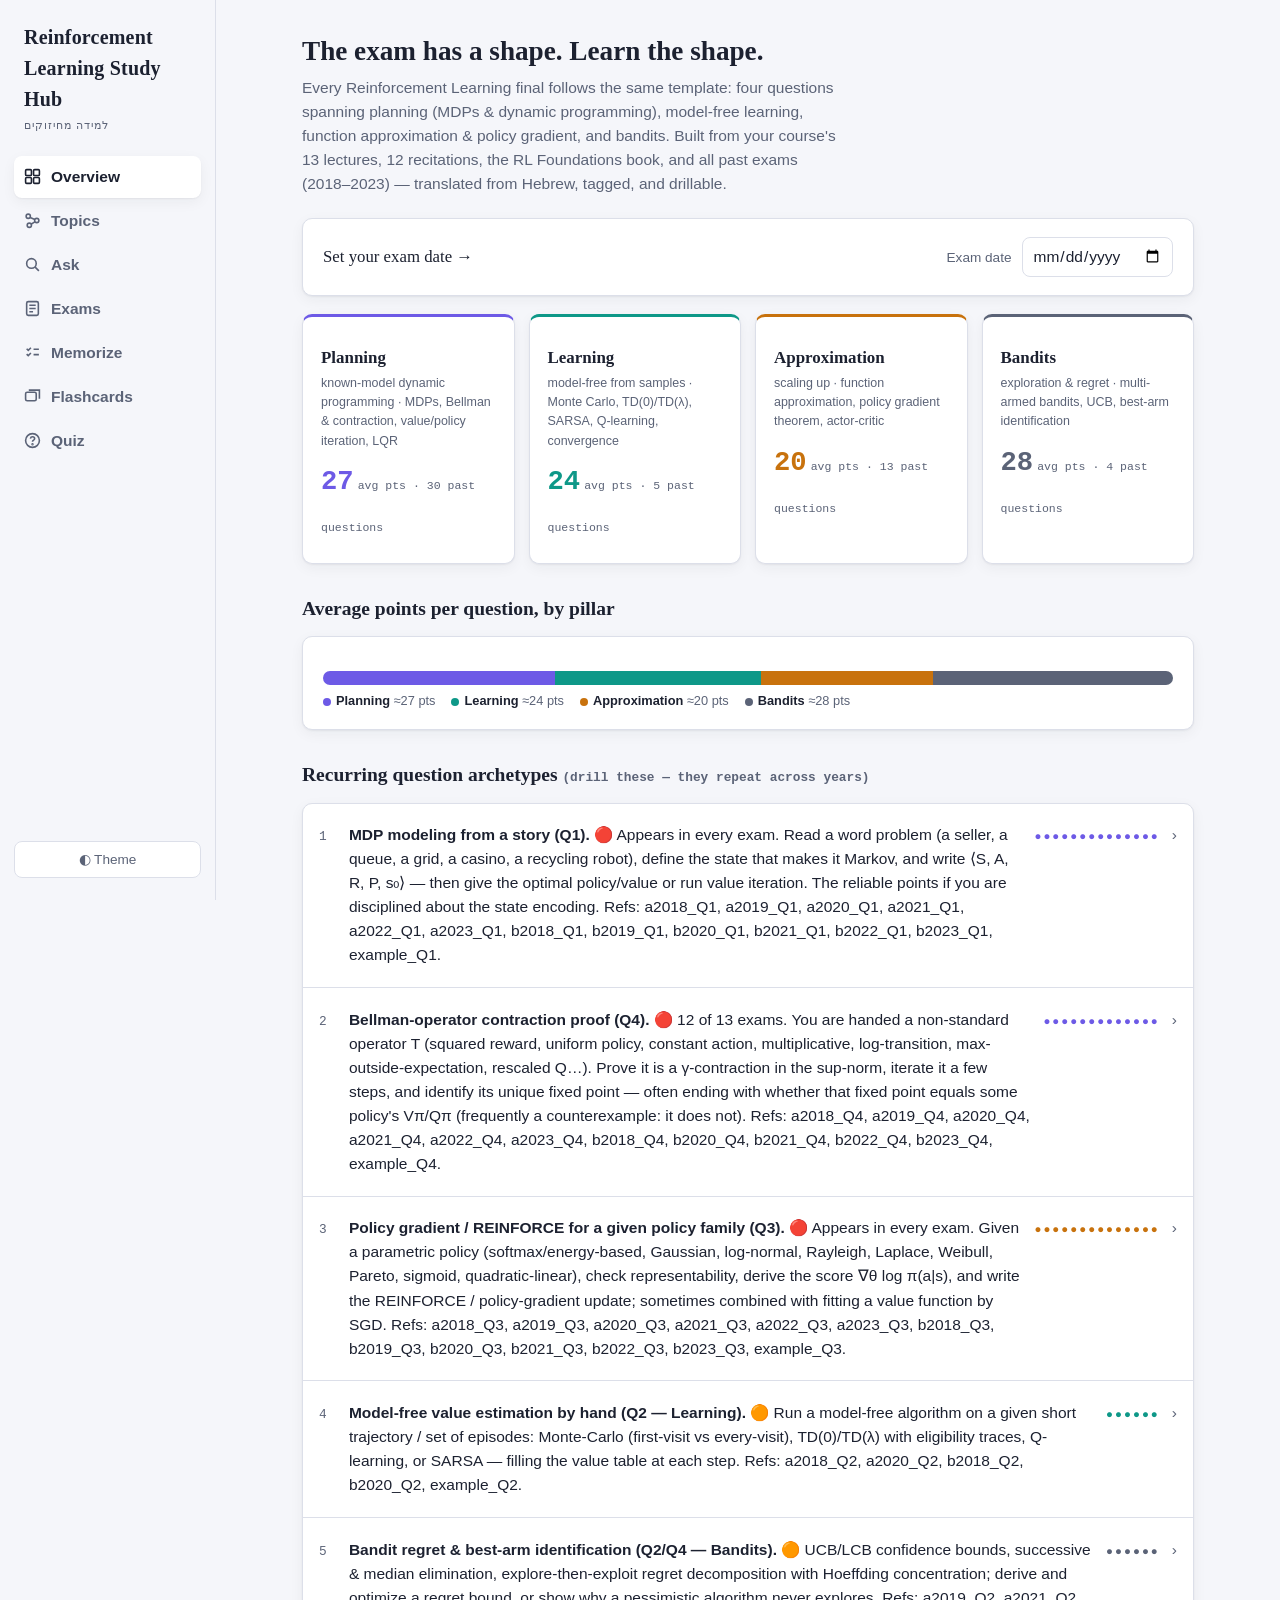
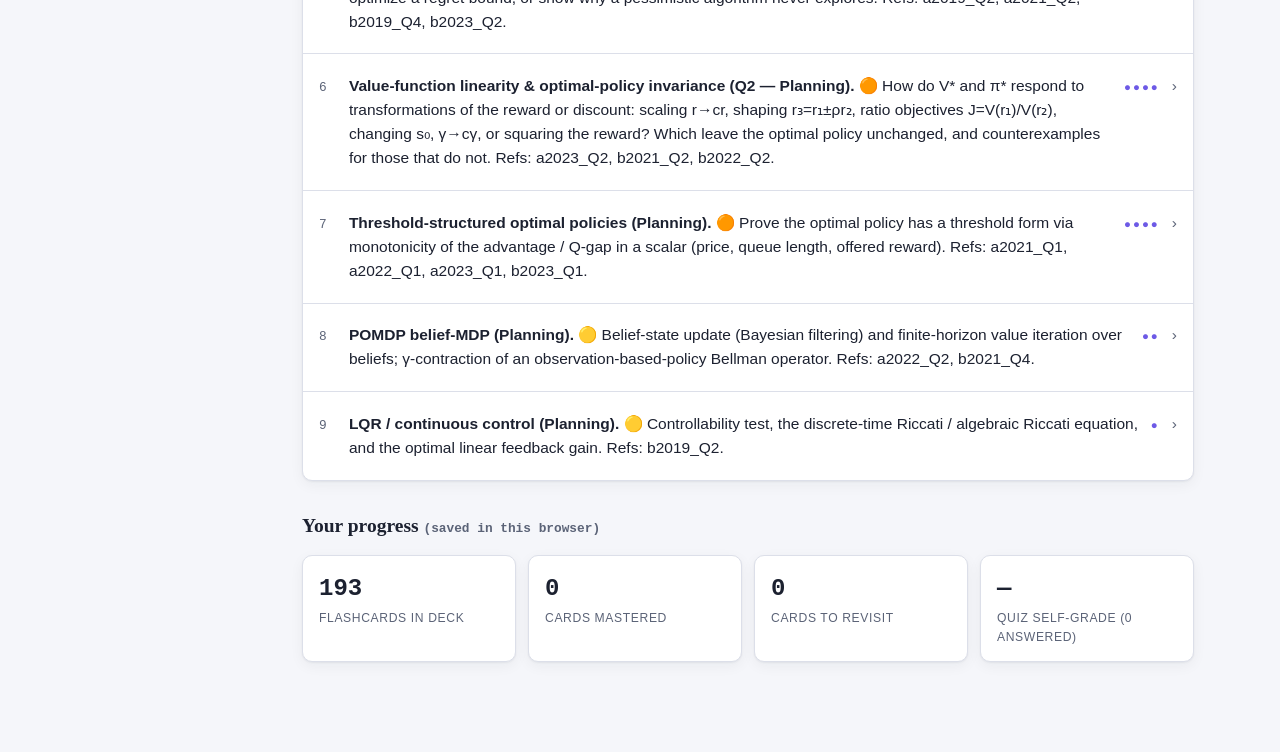
==== commit f4d40163: "Add RL tutor docs, course-aware skills, mock exam; rebuild 4-pillar site - CLAUDE.md: tutor mode now" ====
--- a/docs/rl/index.html
+++ b/docs/rl/index.html
@@ -75,7 +75,7 @@
 .pts{font-family:var(--mono);font-variant-numeric:tabular-nums;font-size:.8rem;color:var(--muted)}
 
 /* ---------- dashboard ---------- */
-.hero{display:grid;grid-template-columns:repeat(3,1fr);gap:14px;margin-top:18px}
+.hero{display:grid;grid-template-columns:repeat(auto-fit,minmax(190px,1fr));gap:14px;margin-top:18px}
 .pillarcard{padding:18px;position:relative;overflow:hidden;border-top:3px solid var(--pc)}
 .pillarcard h3{font-family:var(--serif);margin:10px 0 2px;font-size:1.06rem}
 .pillarcard .role{font-size:.78rem;color:var(--muted)}
@@ -238,7 +238,7 @@
         </div>
       </div>
       <div class="hero" id="pillarCards"></div>
-      <h2>One exam, three slots — average points per question</h2>
+      <h2>Average points per question, by pillar</h2>
       <div class="card" style="padding:18px 20px">
         <div class="tmplbar" id="tmplBar"></div>
         <div class="legendrow" id="tmplLegend"></div>
@@ -318,8 +318,8 @@
   </main>
 </div>
 
-<script id="config" type="application/json">{"courseName": "Reinforcement Learning Study Hub", "courseSubtitle": "למידה מחיזוקים", "heroTitle": "The exam has a shape. Learn the shape.", "heroSub": "Every Reinforcement Learning final follows the same template: four questions spanning planning (MDPs & dynamic programming), model-free learning, function approximation & policy gradient, and bandits. Built from your course's 13 lectures, 12 recitations, the RL Foundations book, and all past exams (2018–2023) — translated from Hebrew, tagged, and drillable.", "examFormatLine": "3 hours · one A4 double-sided aid sheet + calculator · 4 questions · ~100 points", "slots": ["Planning", "Learning", "Approximation", "Bandits"], "slotKeywords": {"planning": "Planning", "learning": "Learning", "approximation": "Approximation", "bandit": "Bandits", "dynamic programming": "Planning", "markov decision": "Planning", "mdp": "Planning", "bellman": "Planning", "contraction": "Planning", "value iteration": "Planning", "policy iteration": "Planning", "discounted": "Planning", "model-based": "Planning", "model based": "Planning", "lqr": "Planning", "pomdp": "Planning", "model-free": "Learning", "model free": "Learning", "monte carlo": "Learning", "temporal difference": "Learning", "sarsa": "Learning", "q-learning": "Learning", "importance sampling": "Learning", "inverse rl": "Learning", "apprenticeship": "Learning", "imitation": "Learning", "rlhf": "Learning", "function approximation": "Approximation", "policy gradient": "Approximation", "actor-critic": "Approximation", "actor critic": "Approximation", "reinforce": "Approximation", "regret": "Bandits", "ucb": "Bandits", "exploration": "Bandits", "successive elimination": "Bandits", "median elimination": "Bandits", "best arm": "Bandits", "best-arm": "Bandits"}, "slotRoles": {"Planning": "known-model dynamic programming · MDPs, Bellman & contraction, value/policy iteration, LQR", "Learning": "model-free from samples · Monte Carlo, TD(0)/TD(λ), SARSA, Q-learning, convergence", "Approximation": "scaling up · function approximation, policy gradient theorem, actor-critic", "Bandits": "exploration & regret · multi-armed bandits, UCB, best-arm identification"}, "mockSlotByQ": {"1": "Planning", "2": "Learning", "3": "Approximation", "4": "Planning"}, "askSuggestions": ["why is the Bellman optimality operator a γ-contraction?", "Q-learning convergence and the Robbins-Monro conditions", "TD(0) vs Monte Carlo: bias, variance, and bootstrapping", "state the policy gradient theorem and the REINFORCE estimator", "UCB regret bound for multi-armed bandits", "value iteration vs policy iteration: convergence and cost"], "figures": false}</script>
-<script id="data" type="application/json">{"exams": [{"id": "a_2018", "title": "Exam — Moed A 2018", "date": "2018 (Semester B, 2017/8), Moed A — 4.7.2018", "total": "100", "questions": [{"n": 1, "pts": 30, "title": "Cycle MDP: formalization, optimal policy, value iteration, V*", "topics": ["MDP formalization", "optimal policy", "value iteration", "discounted return"], "pillar": "Planning", "difficulty": 3, "maps_to": "lecture_02, lecture_03, lecture_04", "statement": "An MDP is defined on a cycle graph of size $2k$, where the states are numbered $0$ to $2k-1$. The initial state is deterministically $k$. There are two actions, $\\mathrm{CW}$ (clockwise) and $\\mathrm{CCW}$ (counter-clockwise), both executed deterministically: $\\mathrm{CW}$ moves from state $i$ to state $i+1 \\bmod 2k$, and $\\mathrm{CCW}$ moves from state $i$ to state $i-1 \\bmod 2k$. The immediate reward from every state–action pair $(s,a)$ is $0$ except from state $0$, where the reward is $1$ (for both $\\mathrm{CW}$ and $\\mathrm{CCW}$). The return is discounted with parameter $\\gamma$. (The drawn example is $k=3$, a 6-cycle $0\\!-\\!1\\!-\\!2\\!-\\!3\\!-\\!4\\!-\\!5\\!-\\!0$.)\n\n- (a) Write the MDP of the problem formally (for a general size-$2k$ MDP): give $S$, $A$, $s_0$, $R$, $P$.\n- (b) What is the optimal policy $\\pi^*(s)$ for every state $s$ (size-$2k$ MDP)?\n- (c) Run Value Iteration initialized with all state values $0$. After the first iteration, which states have a value different from $0$ and what is their value? After the second iteration, which states have a value different from $0$ and what is their value?\n- (d) For $k=2$ (four states) compute $V^*(s)$ for each state as a function of $\\gamma$: $V^*(0), V^*(1), V^*(2), V^*(3)$.", "sketch": "(a) $S = \\{0,1,\\dots,2k-1\\}$; $A=\\{\\mathrm{CW},\\mathrm{CCW}\\}$; $s_0=k$; reward $R(s,a)=\\mathbb{1}[s=0]$ (i.e. $1$ from state $0$ for either action, $0$ otherwise); deterministic transitions $P(i+1\\bmod 2k \\mid i,\\mathrm{CW})=1$ and $P(i-1\\bmod 2k \\mid i,\\mathrm{CCW})=1$.\n\n(b) Reward is collected each time an action is taken *at* state $0$. The optimal behavior is: reach state $0$ by the shortest path, then oscillate $0 \\leftrightarrow$ neighbor to bank reward $1$ every $2$ steps (banking every 2 steps beats looping the whole cycle, since $\\frac{1}{1-\\gamma^2} > \\frac{1}{1-\\gamma^{2k}}$ for $k>1$). So $\\pi^*$ takes the action that moves along the shortest path toward $0$: for states $1 \\le s \\le k$ take $\\mathrm{CCW}$ (decrease index toward $0$); for states $k \\le s \\le 2k-1$ take $\\mathrm{CW}$ (increase index toward $0=2k\\bmod 2k$). At $s=0$ either action is optimal (both give reward $1$). (Ties at the antipode $s=k$.)\n\n(c) With $V_0\\equiv 0$: after **iteration 1**, $V_1(s)=\\max_a R(s,a)$, so only state $0$ is nonzero, $V_1(0)=1$ (all others $0$). After **iteration 2**, the two neighbors of $0$ pick up discounted value: nonzero states are $\\{0,\\,1,\\,2k-1\\}$ with $V_2(0)=1$ and $V_2(1)=V_2(2k-1)=\\gamma$. (Verified for $k=3$: iter-1 nonzero $\\{0\\}$, iter-2 nonzero $\\{0,1,5\\}$ with values $1,\\gamma,\\gamma$.)\n\n(d) At state $0$ the optimal value satisfies $V^*(0)=1+\\gamma V^*(\\text{nb})$ and $V^*(\\text{nb})=\\gamma V^*(0)$, giving $V^*(0)=\\dfrac{1}{1-\\gamma^2}$. A state at shortest distance $d$ from $0$ has $V^*(s)=\\gamma^{d}V^*(0)$. For $k=2$ (states $0,1,2,3$; distances $0,1,2,1$):\n$$V^*(0)=\\frac{1}{1-\\gamma^2},\\quad V^*(1)=\\frac{\\gamma}{1-\\gamma^2},\\quad V^*(2)=\\frac{\\gamma^2}{1-\\gamma^2},\\quad V^*(3)=\\frac{\\gamma}{1-\\gamma^2}.$$\n(Value iteration confirms these exactly, e.g. $\\gamma=0.9 \\Rightarrow (5.263, 4.737, 4.263, 4.737)$.)"}, {"n": 2, "pts": 20, "title": "Q-learning vs. SARSA on a given trajectory", "topics": ["Q-learning", "SARSA", "temporal-difference updates", "on-policy vs. off-policy"], "pillar": "Learning", "difficulty": 2, "maps_to": "lecture_07, lecture_08", "statement": "- (a) The following trajectory is given: $s_1,a_1,-8,\\;s_1,a_2,-16,\\;s_2,a_1,+20,\\;s_1,a_2,-10,\\;s_2$. Run **Q-learning** with $\\alpha=0.5$ and $\\gamma=0.5$, initializing all values to $0$; for times $1\\le t\\le 4$ compute the Q-learning values (fill a $2\\times2$ table over actions $\\{a_1,a_2\\}$ and states $\\{s_1,s_2\\}$ after each step). (Q-learning without $\\varepsilon$-greedy.)\n- (b) Run **SARSA** with $\\alpha=0.5$ and $\\gamma=0.5$, initializing all values to $0$; for times $1\\le t\\le 4$ compute the SARSA values. In this run, after the last state the action $a_1$ is taken, so the trajectory is $s_1,a_1,-8,\\;s_1,a_2,-16,\\;s_2,a_1,+20,\\;s_1,a_2,-10,\\;s_2,a_1$.", "sketch": "Update (Q-learning): $Q(s,a)\\!\\leftarrow\\! Q(s,a)+\\alpha[r+\\gamma\\max_b Q(s',b)-Q(s,a)]$. Only the visited $(s,a)$ changes each step. Verified values after each step (entries in order $Q(s_1,a_1),Q(s_1,a_2),Q(s_2,a_1),Q(s_2,a_2)$):\n\n| t | transition | $Q(s_1,a_1)$ | $Q(s_1,a_2)$ | $Q(s_2,a_1)$ | $Q(s_2,a_2)$ |\n|---|---|---|---|---|---|\n| 1 | $(s_1,a_1,-8,s_1)$  | $-4$ | $0$ | $0$ | $0$ |\n| 2 | $(s_1,a_2,-16,s_2)$ | $-4$ | $-8$ | $0$ | $0$ |\n| 3 | $(s_2,a_1,+20,s_1)$ | $-4$ | $-8$ | $9$ | $0$ |\n| 4 | $(s_1,a_2,-10,s_2)$ | $-4$ | $-6.75$ | $9$ | $0$ |\n\nKey steps: $t{=}3$ uses $\\max_b Q(s_1,b)=\\max(-4,-8)=-4$, giving target $20+0.5(-4)=18$, $Q(s_2,a_1)=0.5\\cdot18=9$. $t{=}4$: target $-10+0.5\\max(9,0)=-5.5$, $Q(s_1,a_2)=-8+0.5(-5.5-(-8))=-6.75$.\n\nUpdate (SARSA): $Q(s,a)\\!\\leftarrow\\! Q(s,a)+\\alpha[r+\\gamma Q(s',a')-Q(s,a)]$ with the *actual* next action $a'$. Verified:\n\n| t | transition $(s,a,r,s',a')$ | $Q(s_1,a_1)$ | $Q(s_1,a_2)$ | $Q(s_2,a_1)$ | $Q(s_2,a_2)$ |\n|---|---|---|---|---|---|\n| 1 | $(s_1,a_1,-8,s_1,a_2)$  | $-4$ | $0$ | $0$ | $0$ |\n| 2 | $(s_1,a_2,-16,s_2,a_1)$ | $-4$ | $-8$ | $0$ | $0$ |\n| 3 | $(s_2,a_1,+20,s_1,a_2)$ | $-4$ | $-8$ | $8$ | $0$ |\n| 4 | $(s_1,a_2,-10,s_2,a_1)$ | $-4$ | $-7$ | $8$ | $0$ |\n\nThe two algorithms diverge at $t{=}3$: SARSA bootstraps on the actually-taken next action $a'=a_2$ (value $Q(s_1,a_2)=-8$), giving target $20+0.5(-8)=16$ and $Q(s_2,a_1)=8$; Q-learning uses the $\\max$ (value $-4$) and gets $9$. This propagates to $t{=}4$ ($-7$ vs. $-6.75$)."}, {"n": 3, "pts": 20, "title": "Policy gradient with an exponential action distribution", "topics": ["policy gradient", "log-likelihood gradient", "REINFORCE", "softmax-style parameterization"], "pillar": "Approximation", "difficulty": 3, "maps_to": "lecture_10, lecture_11", "statement": "The exponential distribution with parameter $\\lambda$ has density $\\lambda e^{-\\lambda x}$ for $x\\ge 0$. We use it to sample continuous actions $a\\ge 0$ as follows: every state $s$ has a feature vector $\\phi(s)\\in\\mathbb{R}^d$; a policy $\\pi$ is parameterized by $\\theta\\in\\mathbb{R}^d$; in state $s$ we sample an action $a\\ge 0$ from the exponential distribution with parameter $\\lambda=\\exp(\\theta^\\top\\phi(s))$.\n- (a) What is the probability of sampling, in state $s$, an action $a\\in[0,1]$, as a function of $\\theta$ and $\\phi(s)$?\n- (b) Compute $\\nabla_\\theta \\log \\pi(a\\mid s;\\theta)$.\n- (c) Write the REINFORCE update for this exponential distribution.", "sketch": "Density: $\\pi(a\\mid s;\\theta)=\\lambda e^{-\\lambda a}$ with $\\lambda=e^{\\theta^\\top\\phi(s)}$.\n\n(a) $\\Pr[a\\in[0,1]\\mid s]=\\int_0^1 \\lambda e^{-\\lambda a}\\,da = 1-e^{-\\lambda} = 1-\\exp\\!\\big(-\\exp(\\theta^\\top\\phi(s))\\big)$.\n\n(b) $\\log\\pi(a\\mid s;\\theta)=\\log\\lambda-\\lambda a=\\theta^\\top\\phi(s)-a\\,e^{\\theta^\\top\\phi(s)}$. Since $\\nabla_\\theta\\lambda=\\lambda\\,\\phi(s)$,\n$$\\nabla_\\theta\\log\\pi(a\\mid s;\\theta)=\\phi(s)-a\\,e^{\\theta^\\top\\phi(s)}\\phi(s)=\\big(1-a\\,e^{\\theta^\\top\\phi(s)}\\big)\\phi(s)=(1-a\\lambda)\\,\\phi(s).$$\n\n(c) REINFORCE ascends $\\nabla_\\theta\\log\\pi\\cdot G_t$ where $G_t=\\sum_{k\\ge t}\\gamma^{k-t}r_k$ is the return from time $t$:\n$$\\theta \\leftarrow \\theta + \\alpha\\,G_t\\,\\big(1-a_t\\,e^{\\theta^\\top\\phi(s_t)}\\big)\\,\\phi(s_t).$$"}, {"n": 4, "pts": 30, "title": "A squared-reward Bellman operator: contraction and fixed point", "topics": ["Bellman operator", "γ-contraction", "max-norm", "fixed point", "Banach", "reward reshaping"], "pillar": "Planning", "difficulty": 4, "maps_to": "lecture_03, lecture_04", "statement": "Given an MDP $M=(S,A,p,s_0,R)$, define the operator $H$ on $Q\\in\\mathbb{R}^{|S|\\cdot|A|}$ by\n$$(HQ)(s,a)=r^2(s,a)+\\gamma\\,\\mathbb{E}_{s'\\sim p(\\cdot\\mid s,a)}\\Big[\\max_{b\\in A}Q(s',b)\\Big].$$\n- (a) Write the definition of when the operator $H$ is $\\gamma$-contracting with respect to the $\\|\\cdot\\|_\\infty$ norm.\n- (b) Prove that $H$ is $\\gamma$-contracting.\n- (c) For the MDP below, compute $HQ$, $H(HQ)$ and $H(H(HQ))$ for $Q=(0,0,0,0)$ and $\\gamma=0.5$. Vector encoding: $Q=(Q(s_0,a_1),Q(s_0,a_2),Q(s_1,a_1),Q(s_1,a_2))$. The MDP: at $s_0$, $a_1$ self-loops on $s_0$ with reward $8$ and $a_2$ goes to $s_1$ with reward $0$; at $s_1$, $a_1$ self-loops with reward $4$ and $a_2$ self-loops with reward $2$.\n- (d) Show that for every MDP $(S,A,p,s_0,R)$ there exists a reward function $R'$ such that in the MDP $(S,A,p,s_0,R')$, for every state $s$ and action $a$, $Q^*(s,a;R')=Q^c(s,a;R)$, where $Q^c$ is the fixed point of $H$ (defined with the *original* reward $r(s,a)$!). Write $R'(s,a)$ and explain.", "sketch": "(a) $H$ is $\\gamma$-contracting in $\\|\\cdot\\|_\\infty$ iff $\\|HQ_1-HQ_2\\|_\\infty\\le\\gamma\\|Q_1-Q_2\\|_\\infty$ for all $Q_1,Q_2$.\n\n(b) For any $(s,a)$ the $r^2$ terms cancel:\n$|(HQ_1-HQ_2)(s,a)|=\\gamma\\big|\\mathbb{E}_{s'}[\\max_b Q_1(s',b)-\\max_b Q_2(s',b)]\\big|\\le\\gamma\\,\\mathbb{E}_{s'}\\big|\\max_b Q_1(s',b)-\\max_b Q_2(s',b)\\big|$.\nUsing $|\\max_b f(b)-\\max_b g(b)|\\le\\max_b|f(b)-g(b)|$, this is $\\le\\gamma\\,\\mathbb{E}_{s'}[\\max_b|Q_1(s',b)-Q_2(s',b)|]\\le\\gamma\\|Q_1-Q_2\\|_\\infty$. Taking the max over $(s,a)$ gives $\\|HQ_1-HQ_2\\|_\\infty\\le\\gamma\\|Q_1-Q_2\\|_\\infty$. $\\square$ (By Banach $H$ has a unique fixed point $Q^c$.)\n\n(c) Squared rewards: $r^2(s_0,a_1)=64,\\ r^2(s_0,a_2)=0,\\ r^2(s_1,a_1)=16,\\ r^2(s_1,a_2)=4$; deterministic transitions $(s_0,a_1)\\!\\to\\!s_0$, $(s_0,a_2)\\!\\to\\!s_1$, $(s_1,\\cdot)\\!\\to\\!s_1$. Verified with $\\gamma=0.5$:\n$$HQ=(64,\\,0,\\,16,\\,4),\\qquad H(HQ)=(96,\\,8,\\,24,\\,12),\\qquad H(H(HQ))=(112,\\,12,\\,28,\\,16).$$\n(E.g. $H(HQ)(s_0,a_1)=64+0.5\\max(64,0)=96$; $H(H(HQ))(s_1,a_1)=16+0.5\\max(24,12)=28$.)\n\n(d) The fixed point satisfies $Q^c(s,a)=r^2(s,a)+\\gamma\\,\\mathbb{E}_{s'}[\\max_b Q^c(s',b)]$, which is exactly the Bellman optimality equation of an MDP whose reward is $r^2(s,a)$. Hence take\n$$R'(s,a)=r^2(s,a)=R(s,a)^2.$$\nThen $H$ *is* the optimal-Bellman operator $T^*$ of $(S,A,p,s_0,R')$, so its unique fixed point $Q^c(\\cdot;R)$ equals $Q^*(\\cdot;R')$. Squaring the per-step reward reshapes the MDP so that its optimal Q-function coincides with $H$'s fixed point."}]}, {"id": "b_2018", "title": "Exam — Moed B 2018", "date": "2018 (Semester B, 2017/8), Moed B — 9.8.2018", "total": "100", "questions": [{"n": 1, "pts": 30, "title": "Grid-world shortest-path MDP: formalize, policy, value, VI, stochasticity", "topics": ["grid MDP", "episodic shortest path", "optimal policy", "value iteration", "stochastic transitions"], "pillar": "Planning", "difficulty": 3, "maps_to": "lecture_02, lecture_03, lecture_04", "statement": "An MDP is defined on a 2-D grid of size $(2k+1)\\times(2k+1)$, whose cells are indexed $(i,j)$ with $1\\le i,j\\le 2k+1$. The bottom-left cell is $(1,1)$. The initial state is the center $(k+1,k+1)$. There are four actions up, down, left, right, executed deterministically: right maps $(i,j)\\to(i+1,j)$; left maps $(i,j)\\to(i-1,j)$; down maps $(i,j)\\to(i,j-1)$; up maps $(i,j)\\to(i,j+1)$. If there is no cell to move to (edge of grid), the agent stays in the same cell. The MDP is **episodic**: the run ends upon reaching the top-left corner $(1,2k+1)$ or the bottom-right corner $(2k+1,1)$. Until termination, every step yields reward $-1$ (a loss of $1$). (The $k=2$ example is a $5\\times5$ grid with START at the center and terminals at the two shown corners.)\n- (a) Write the MDP formally: $S,A,s_0,R,P$.\n- (b) What is the optimal policy (for general $k$)?\n- (c) What are $V^*(s_0)$ and $Q^*((2k,2),\\text{left})$ (for general $k$)?\n- (d) Run Value Iteration initialized with all state values $0$. After the second iteration, what is the value of states $(2k,2k+1)$ and $(2,2k-1)$?\n- (e) Suppose the actions are not deterministic: with probability $0.1$ the agent moves in a uniformly random direction and with probability $0.9$ according to the intended action. Does the optimal policy change? Explain. Does the optimal value function $V^*(s)$ change? Explain.", "sketch": "(a) $S=\\{(i,j):1\\le i,j\\le 2k+1\\}$; $A=\\{$up, down, left, right$\\}$; $s_0=(k+1,k+1)$; two absorbing terminals $(1,2k+1)$ and $(2k+1,1)$. Reward $R(s,a)=-1$ for every non-terminal $s$ and every action (i.e. per-step cost $1$), $0$ at terminals (episode ends). Deterministic $P$ as described, with \"stay in place\" on boundary moves. (Episodic, $\\gamma=1$.)\n\n(b) Each step costs $1$, so this is shortest-path: the optimal policy moves along a monotone path toward the **nearest** terminal corner (measured by Manhattan distance, since the grid is obstacle-free). From cell $(i,j)$, compare $d_{\\text{TL}}=(i-1)+(2k+1-j)$ (to top-left) vs. $d_{\\text{BR}}=(2k+1-i)+(j-1)$ (to bottom-right) and step in a direction that decreases the smaller one.\n\n(c) The center $(k+1,k+1)$ is equidistant to both corners: $d_{\\text{TL}}=d_{\\text{BR}}=2k$, so $V^*(s_0)=-2k$. For $Q^*((2k,2),\\text{left})$: left moves $(2k,2)\\to(2k-1,2)$; from there the nearest terminal is the bottom-right corner at distance $3$, so $V^*(2k-1,2)=-3$ and $Q^*((2k,2),\\text{left})=-1+(-3)=-4$. (Verified by VI for $k=2$: $V^*(\\text{center})=-4$, $Q^*((4,2),\\text{left})=-4$.)\n\n(d) With $V_0\\equiv0$: after iteration 1 every non-terminal cell is $-1$ (one step of $-1$ plus $V_0=0$). After iteration 2, a cell adjacent to a terminal is $-1$ (it can step into the $0$-valued terminal), while any cell at distance $\\ge2$ is $-2$. Both $(2k,2k+1)$ (min distance $2k-1$ to top-left) and $(2,2k-1)$ (min distance $3$) are at distance $\\ge2$ from every terminal (for $k\\ge2$), so **both have value $-2$ after the second iteration**. (Verified for $k=2$: $V_2(4,5)=-2$, $V_2(2,3)=-2$.)\n\n(e) The stochastic transition is $0.9\\cdot(\\text{intended successor})+0.1\\cdot(\\text{uniform over the four directions})$. The $0.1$ random component is *independent of the chosen action*, so it adds the same term to every action's value: $Q(s,a)=-1+0.9\\,V^*(\\text{next}(s,a))+0.1\\cdot\\overline{V^*}$, and $\\arg\\max_a$ reduces to picking the successor with the highest $V^*$. Since $V^*$ still decreases with distance to the nearest terminal, the greedy \"head to the nearest corner\" policy remains optimal — **a common optimal policy is preserved (the optimal policy does not fundamentally change)**. (Numerically, the intersection of optimal-action sets is nonempty at every state; the only effect is that some deterministic ties on the anti-diagonal get resolved.) The **optimal value function does change**: stochastic slips increase the expected number of steps to a terminal, so $V^*$ becomes more negative (verified for $k=2$: $V^*(\\text{center})$ drops from $-4$ to $\\approx-4.36$)."}, {"n": 2, "pts": 20, "title": "Monte-Carlo prediction: first-visit vs. every-visit", "topics": ["Monte-Carlo evaluation", "first-visit", "every-visit", "returns", "running average"], "pillar": "Learning", "difficulty": 2, "maps_to": "lecture_06, lecture_07", "statement": "The following three episodes of policy $\\pi$ are given ($E$ is the terminal state ending the episode):\n- Episode 1: $S_0,a_1,+1,\\;s_1,a_1,-1,\\;s_2,a_1,+2,\\;s_1,a_1,+1,\\;E$\n- Episode 2: $S_0,a_2,+2,\\;s_2,a_2,-1,\\;s_3,a_2,0,\\;s_1,a_2,+1,\\;s_2,a_1,0,\\;E$\n- Episode 3: $S_0,a_1,0,\\;s_3,a_1,0,\\;s_2,a_2,1,\\;s_1,a_2,-1,\\;s_3,a_2,0,\\;E$\n\nWe run Monte-Carlo with step-size $\\alpha=1/n(s)$, where $n(s)$ is the number of updates for state $s$ (including the current update) — i.e. the running sample average of returns. (No discount: $\\gamma=1$.)\n- (a) For **Monte-Carlo First-Visit**, fill in column $V_i$ with the value after the $i$-th episode ($V_0=0$).\n- (b) For **Monte-Carlo Every-Visit**, fill in column $V_i$ with the value after the $i$-th episode.", "sketch": "$\\alpha=1/n(s)$ makes each estimate the mean of the observed returns; with $\\gamma=1$ a visit's return is the suffix-sum of rewards from that visit to $E$. Returns per episode — Ep1: $S_0{:}3,\\,s_1{:}2,\\,s_2{:}3,\\,s_1{:}1$; Ep2: $S_0{:}2,\\,s_2{:}0,\\,s_3{:}1,\\,s_1{:}1,\\,s_2{:}0$; Ep3: $S_0{:}0,\\,s_3{:}0,\\,s_2{:}0,\\,s_1{:}-1,\\,s_3{:}0$.\n\n**First-Visit** (average the first-visit return of each episode), verified:\n\n| state | $V_0$ | $V_1$ | $V_2$ | $V_3$ |\n|---|---|---|---|---|\n| $S_0$ | 0 | 3 | 2.5 | 5/3 ≈ 1.667 |\n| $s_1$ | 0 | 2 | 1.5 | 2/3 ≈ 0.667 |\n| $s_2$ | 0 | 3 | 1.5 | 1 |\n| $s_3$ | 0 | 0 | 1 | 0.5 |\n| $E$   | 0 | 0 | 0 | 0 |\n\n**Every-Visit** (average all returns from every visit), verified:\n\n| state | $V_0$ | $V_1$ | $V_2$ | $V_3$ |\n|---|---|---|---|---|\n| $S_0$ | 0 | 3 | 2.5 | 5/3 ≈ 1.667 |\n| $s_1$ | 0 | 1.5 | 4/3 ≈ 1.333 | 0.75 |\n| $s_2$ | 0 | 3 | 1 | 0.75 |\n| $s_3$ | 0 | 0 | 1 | 1/3 ≈ 0.333 |\n| $E$   | 0 | 0 | 0 | 0 |\n\n$S_0$ and $s_3$ agree between the two schemes (each visited $\\le1$ time per episode where it matters differently); the differences appear at $s_1$ (twice in Ep1) and $s_2$ (twice in Ep2), where every-visit averages the extra returns."}, {"n": 3, "pts": 20, "title": "Off-policy TD(0) with nonlinear function approximation", "topics": ["TD(0)", "function approximation", "semi-gradient update", "fixed point", "divergence"], "pillar": "Approximation", "difficulty": 3, "maps_to": "lecture_09, lecture_10", "statement": "Consider off-policy TD(0) over two states $s_1,s_2$. The value approximation uses a single real parameter $w\\in\\mathbb{R}$: the estimated value at $s_1$ is $\\hat V(s_1)=w$, and at $s_2$ is $\\hat V(s_2)=2w^2$. We update $w$ by TD(0) with $\\alpha=1$ and $\\gamma=0.5$ using the transition $(s_1,a,0,s_2)$ (reward $0$). **All updates use this same transition.**\n- (a) Compute $w_1$ when initializing $w_0=0.1$. ($w_1$ is the parameter after a single update.)\n- (b) If we start with $w_0=10$, to what value does $w_t$ converge as $t\\to\\infty$?\n- (c) Give a formula for $w_t$ (as a function of $w_{t-1}$ and also of $w_0$). To what value does $w_t$ converge as $t\\to\\infty$ (as a function of $w_0$)?", "sketch": "Semi-gradient TD(0): $w\\leftarrow w+\\alpha\\,\\delta\\,\\nabla_w\\hat V(s_1)$ with TD-error $\\delta=r+\\gamma\\hat V(s_2)-\\hat V(s_1)=0+0.5\\cdot(2w^2)-w=w^2-w$ and $\\nabla_w\\hat V(s_1)=1$. With $\\alpha=1$: $w\\leftarrow w+(w^2-w)=w^2$. So the recursion is\n$$\\boxed{w_{t+1}=w_t^{\\,2}},\\qquad\\text{equivalently}\\qquad w_t=w_0^{\\,2^{t}}.$$\n(a) $w_1=w_0^2=0.1^2=0.01$.\n(b) $w_0=10\\Rightarrow 10,100,10^4,10^8,\\dots\\to+\\infty$ (diverges).\n(c) Limit as a function of $w_0$: $w_t\\to0$ if $|w_0|<1$; $w_t\\to1$ if $|w_0|=1$; $w_t\\to\\infty$ if $|w_0|>1$. (All verified numerically.) This is a clean illustration that off-policy TD with nonlinear approximation can diverge."}, {"n": 4, "pts": 30, "title": "Uniform-policy Bellman operator: contraction and fixed point", "topics": ["Bellman operator", "γ-contraction", "max-norm", "fixed point", "policy evaluation", "random policy"], "pillar": "Planning", "difficulty": 4, "maps_to": "lecture_03, lecture_04", "statement": "Given an MDP $M=(S,A,p,s_0,r)$, define the operator $H$ on $V\\in\\mathbb{R}^{|S|}$ by\n$$(HV)(s)=\\frac{1}{|A|}\\sum_{a}\\Big(r(s,a)+\\gamma\\,\\mathbb{E}_{s'\\sim p(\\cdot\\mid s,a)}[V(s')]\\Big).$$\n- (a) Write the definition of when the operator $H$ is $\\gamma$-contracting.\n- (b) Prove that $H$ is $\\gamma$-contracting.\n- (c) For the MDP below, compute $HV$, $H(HV)$, $H(H(HV))$ for $V=(0,0)$ and $\\gamma=0.5$. Encoding $V=(V(s_0),V(s_1))$. The MDP: at $s_0$, $a_1$ self-loops on $s_0$ with reward $1$ and $a_2$ goes to $s_1$ with reward $3$; at $s_1$, $a_1$ self-loops with reward $3$ and $a_2$ self-loops with reward $5$.\n- (d) Is there necessarily a policy $\\pi$ (possibly stochastic) for which $V^c=V^\\pi$, where $V^c$ is the fixed point of $H$? Explain.", "sketch": "(a) $H$ is $\\gamma$-contracting in $\\|\\cdot\\|_\\infty$ iff $\\|HV_1-HV_2\\|_\\infty\\le\\gamma\\|V_1-V_2\\|_\\infty$ for all $V_1,V_2$.\n\n(b) For any $s$, the $r(s,a)$ terms cancel:\n$|(HV_1-HV_2)(s)|=\\frac{\\gamma}{|A|}\\big|\\sum_a\\mathbb{E}_{s'}[V_1(s')-V_2(s')]\\big|\\le\\frac{\\gamma}{|A|}\\sum_a\\mathbb{E}_{s'}|V_1(s')-V_2(s')|\\le\\frac{\\gamma}{|A|}\\sum_a\\|V_1-V_2\\|_\\infty=\\gamma\\|V_1-V_2\\|_\\infty.$\nTaking the max over $s$ gives $\\|HV_1-HV_2\\|_\\infty\\le\\gamma\\|V_1-V_2\\|_\\infty$. $\\square$ (By Banach, $H$ has a unique fixed point $V^c$.)\n\n(c) With $\\gamma=0.5$, transitions $(s_0,a_1)\\!\\to\\!s_0$ (r=1), $(s_0,a_2)\\!\\to\\!s_1$ (r=3), $(s_1,a_1)\\!\\to\\!s_1$ (r=3), $(s_1,a_2)\\!\\to\\!s_1$ (r=5). Verified:\n$$HV=(2,\\,4),\\qquad H(HV)=(3.5,\\,6),\\qquad H(H(HV))=(4.375,\\,7).$$\n(E.g. $HV(s_0)=\\tfrac12[(1+0)+(3+0)]=2$; $H(HV)(s_0)=\\tfrac12[(1+0.5\\cdot2)+(3+0.5\\cdot4)]=3.5$.)\n\n(d) **Yes.** $H$ is exactly the policy-evaluation Bellman operator $T^\\pi$ of the **uniform random policy** $\\pi(a\\mid s)=\\frac{1}{|A|}$ for all $a$: its fixed point satisfies $V^c(s)=\\sum_a\\pi(a\\mid s)\\big(r(s,a)+\\gamma\\,\\mathbb{E}_{s'}[V^c(s')]\\big)$, which is the Bellman equation for $V^\\pi$. Hence $V^c=V^{\\pi}$ with $\\pi$ = uniform random policy."}]}, {"id": "a_2019", "title": "Exam — Moed A 2019", "date": "2019 (Semester B, 2018/19), Moed A — 9.7.2019", "total": "100", "questions": [{"n": 1, "pts": 30, "title": "MDP formalization, optimal Bellman equations, and value computation", "topics": ["MDP formalism", "optimal Bellman equations", "value iteration", "policy comparison"], "pillar": "Planning", "difficulty": 3, "maps_to": "lecture_02, lecture_03, lecture_04", "statement": "An MDP is given by the following graph. States are circles; the initial state is $s_0$;\nthe (gray) absorbing-reward state is $s_3$ and $s_2$ is shaded. Three actions are drawn as\nhexagons. Numbers on the arrows are transition probabilities for the given action; the arrows\ndescribe the probability of moving from the current state to the next state under the chosen\naction. The immediate reward from $s_3$ is $10$, from $s_2$ is $1$, and $0$ from all other\nstates. The return is discounted with factor $\\gamma$.\n\nGraph (as read from the figure):\n- $s_0$: action $a_1$ leads deterministically (prob $1$) to $s_1$; action $a_2$ leads\n  deterministically (prob $1$) to $s_2$.\n- $s_1$: only action $a_0$; with prob $1-p$ self-loop back to $s_1$, with prob $p$ go to $s_3$.\n- $s_2$: only action $a_0$; with prob $1-q$ self-loop back to $s_2$, with prob $q$ go to $s_3$.\n  Reward $r(s_2,a_0)=1$.\n- $s_3$: only action $a_0$; deterministically (prob $1$) go to $s_0$. Reward $r(s_3,a_0)=10$.\n\n(Parts b, c, e treat $s_1,s_2$ with self-loops $1-p,1-q$; the official \"formal MDP\" line writes\n$P(s_0\\mid s_2,a_0)=1-q$, which is inconsistent with its own value equations — treat it as a typo\nfor the self-loop $P(s_2\\mid s_2,a_0)=1-q$.)\n\n(a) Write the MDP $(S,A,s_0,R,P)$ formally.\n(b) Write the optimal-value Bellman equations for $V^*(s)$ at every state, in terms of\n$\\gamma,p,q$ and the $V^*(s')$.\n(c) Now assume $q>p$. When does $V^*(s_2)>V^*(s_1)$ hold? (Hint: express $V^*(s_1),V^*(s_2)$\nusing only $\\gamma,p,q$ and $V^*(s_3)$.)\n(d) Do there exist $q,\\gamma$ for which $\\pi^*(s_0)=a_1$? (Recall $q>p$.)\n(e) Compute $V^*(s)$ for every state as a function of $(p,q,\\gamma,V^*(s_3))$, and then solve\n$V^*(s_3)$ using only $q,\\gamma$.", "sketch": "(a) $S=\\{s_0,s_1,s_2,s_3\\}$, $A=\\{a_0,a_1,a_2\\}$, start $s_0$;\n$R(s_3,a_0)=10,\\ R(s_2,a_0)=1$, else $0$;\n$P(s_1\\mid s_0,a_1)=1,\\ P(s_2\\mid s_0,a_2)=1,\\ P(s_1\\mid s_1,a_0)=1-p,\\ P(s_3\\mid s_1,a_0)=p,\\\nP(s_2\\mid s_2,a_0)=1-q,\\ P(s_3\\mid s_2,a_0)=q,\\ P(s_0\\mid s_3,a_0)=1$, rest $0$.\n\n(b) Optimal Bellman equations:\n$$V^*(s_0)=\\gamma\\max\\!\\big(V^*(s_1),V^*(s_2)\\big),$$\n$$V^*(s_1)=\\gamma\\big((1-p)V^*(s_1)+pV^*(s_3)\\big),$$\n$$V^*(s_2)=1+\\gamma\\big((1-q)V^*(s_2)+qV^*(s_3)\\big),$$\n$$V^*(s_3)=10+\\gamma V^*(s_0).$$\n\n(c) Solve the two linear equations:\n$V^*(s_1)=\\dfrac{\\gamma p\\,V^*(s_3)}{1-\\gamma(1-p)}$ and\n$V^*(s_2)=\\dfrac{1+\\gamma q\\,V^*(s_3)}{1-\\gamma(1-q)}$.\nCross-multiplying $V^*(s_1)<V^*(s_2)$ and simplifying gives\n$\\gamma^2 V^*(s_3)(q-p)<(q-p)\\gamma V^*(s_3)$, which holds because $\\gamma(1-p)<1$ and $q-p>0$.\nAnswer: **always** — $V^*(s_2)>V^*(s_1)$ for all admissible $\\gamma,p,q$ (with $q>p$).\n\n(d) **No.** $\\pi^*(s_0)=a_1$ would require $V^*(s_1)\\ge V^*(s_2)$, but part (c) shows\n$V^*(s_2)>V^*(s_1)$ always, so $\\pi^*(s_0)=a_2$ always.\n\n(e) Using $\\pi^*(s_0)=a_2$ so $V^*(s_0)=\\gamma V^*(s_2)$:\n$$V^*(s_1)=\\frac{\\gamma p\\,V^*(s_3)}{1-\\gamma(1-p)},\\quad\nV^*(s_2)=\\frac{1+\\gamma q\\,V^*(s_3)}{1-\\gamma(1-q)},\\quad\nV^*(s_0)=\\gamma V^*(s_2),$$\n$$V^*(s_3)=10+\\gamma V^*(s_0)=10+\\gamma^2 V^*(s_2).$$\nSubstituting $V^*(s_2)$ and solving the single equation for $V^*(s_3)$:\n$$\\boxed{\\,V^*(s_3)=\\frac{10\\big(1-\\gamma(1-q)\\big)+\\gamma^2}{1-\\gamma(1-q)-\\gamma^3 q}\\,}$$\nNote $p$ drops out of $V^*(s_3)$ because the optimal path avoids $s_1$.\nVerified numerically against value iteration (python3/numpy): e.g. $p=0.3,q=0.6,\\gamma=0.9$ gives\n$V^*=[28.4304,\\ 25.9692,\\ 31.5893,\\ 35.5874]$ for $(s_0,s_1,s_2,s_3)$, matching the closed forms\nexactly (and $V^*(s_2)>V^*(s_1)$)."}, {"n": 2, "pts": 30, "title": "Median-arm identification via UCB/LCB and Successive Elimination", "topics": ["multi-armed bandits", "Hoeffding confidence bounds", "UCB/LCB", "successive elimination"], "pillar": "Bandits", "difficulty": 4, "maps_to": "lecture_10, lecture_11, recitation_08", "statement": "Consider a MAB with $n=2k+1$ arms. The reward of arm $a_i$ is Bernoulli with unknown parameter\n$q_i$ (reward $1$ with prob $q_i$, else $0$). The $q_i$ are distinct and for every two arms\n$a_i\\neq a_j$, $|q_i-q_j|\\ge\\Delta$. An arm $a_i$ is called **the median** ($\\text{החציון}$) if\nthere are exactly $k$ arms $a_j$ with $q_j>q_i$ and exactly $k$ arms $a_j$ with $q_j<q_i$.\n\n(a) Given a sample of $n_i$ pulls of arm $a_i$ with reward sum $s_i$ (rest $0$), define UCB and\nLCB for $a_i$ from $n_i,s_i,\\delta$ such that with probability $\\ge 1-\\delta$,\n$q_i\\in[\\mathrm{LCB}(n_i,s_i),\\mathrm{UCB}(n_i,s_i)]$.\nFrom here on assume the UCB/LCB always hold, and answer the following.\n(b) Give conditions (using the UCB/LCB of all arms) that **guarantee $a_i$ is the median**.\n(c) Give conditions (using the UCB/LCB of all arms) that guarantee $a_i$ is **not** the median;\nif several conditions work, prefer the one that rules out the most.\n(d) Modify the Successive Elimination algorithm below so that it returns the median arm. The\nalgorithm does not know $\\Delta$. Show which line(s) change and how.\n\n```\nAlgorithm Successive Elimination\n1: Initially S = A\n2: While |S| >= 2:\n3:   Try each action a_i in S once, and update n_i and s_i\n4:   For each a_i in S such that exists a_j in S: UCB(n_i,s_i) < LCB(n_j,s_j)  THEN  S <- S - {a_i}\n5: END WHILE\n6: Return S\n```", "sketch": "(a) Hoeffding: $\\mathrm{UCB}(n_i,s_i)=\\dfrac{s_i}{n_i}+\\lambda$,\n$\\mathrm{LCB}(n_i,s_i)=\\dfrac{s_i}{n_i}-\\lambda$, with\n$\\lambda=\\sqrt{\\dfrac{\\ln(2/\\delta)}{2n_i}}$.\n\n(b) $a_i$ is guaranteed to be the median if there are **exactly $k$** arms $a_j$ that are surely\nabove it — $\\mathrm{UCB}(n_i,s_i)<\\mathrm{LCB}(n_j,s_j)$ — **and $k$** other arms $a_j$ surely\nbelow it — $\\mathrm{LCB}(n_i,s_i)>\\mathrm{UCB}(n_j,s_j)$.\n\n(c) $a_i$ is guaranteed **not** the median if there are $k+1$ arms $a_j$ surely above it\n($\\mathrm{UCB}(n_i,s_i)<\\mathrm{LCB}(n_j,s_j)$) — then $a_i$ lies below the median — **or**\n$k+1$ arms $a_j$ surely below it ($\\mathrm{LCB}(n_i,s_i)>\\mathrm{UCB}(n_j,s_j)$) — then $a_i$\nlies above the median. ($k+1$ is the strongest such elimination test.)\n\n(d) Change line 4 to the \"not-median\" test of part (c), counting over the **original** set $A$\n(so already-eliminated arms still count). Remove $a_i$ from $S$ when either there exist\n$a_{j_1},\\dots,a_{j_{k+1}}\\in A$ with $\\mathrm{UCB}(n_i,s_i)<\\mathrm{LCB}(n_{j_\\ell},s_{j_\\ell})$\nfor all $\\ell$, or there exist $a_{j_1},\\dots,a_{j_{k+1}}\\in A$ with\n$\\mathrm{LCB}(n_i,s_i)>\\mathrm{UCB}(n_{j_\\ell},s_{j_\\ell})$ for all $\\ell$. Loop until $|S|=1$;\nreturn that single arm — the median. (No $\\Delta$ needed: as pulls accumulate the intervals\nshrink and every non-median arm eventually satisfies one of the two $k+1$ tests.)"}, {"n": 3, "pts": 20, "title": "Policy gradient / REINFORCE for a Weibull action policy", "topics": ["policy gradient theorem", "REINFORCE", "log-likelihood gradient", "continuous action policy"], "pillar": "Approximation", "difficulty": 4, "maps_to": "lecture_08, lecture_09", "statement": "The Weibull distribution with parameters $\\lambda,k>0$ has density\n$f(x)=\\dfrac{k}{\\lambda}\\Big(\\dfrac{x}{\\lambda}\\Big)^{k-1}\\exp\\!\\Big(-\\big(\\tfrac{x}{\\lambda}\\big)^{k}\\Big)$\nfor $x\\ge 0$. We use it to sample actions: every state $s$ has a feature vector\n$\\phi(s)\\in\\mathbb{R}^d$; the policy $\\pi$ is parameterized by two vectors\n$\\theta_\\lambda,\\theta_k\\in\\mathbb{R}^d$; in state $s$ we sample action $a\\ge 0$ from the Weibull\nwith $\\lambda=\\exp(\\theta_\\lambda^\\top\\phi(s))$ and $k=\\theta_k^\\top\\phi(s)$.\n\n(a) What is the probability of sampling, in state $s$, an action $a\\in[0,1]$, as a function of\n$\\theta_\\lambda,\\theta_k,\\phi(s)$?\n(b) Compute $\\nabla_\\theta\\log\\pi(a\\mid s;\\theta)$ (both $\\nabla_{\\theta_\\lambda}$ and\n$\\nabla_{\\theta_k}$).\n(c) Write the REINFORCE update for this Weibull policy.", "sketch": "(a) The CDF: $\\displaystyle\\int_0^1 f(x)\\,dx=\\big[-e^{-(x/\\lambda)^k}\\big]_0^1\n=1-\\exp\\!\\big(-(1/\\lambda)^k\\big)\n=1-\\exp\\!\\big(-\\exp(-\\,\\theta_\\lambda^\\top\\phi(s)\\cdot\\theta_k^\\top\\phi(s))\\big)$,\nusing $(1/\\lambda)^k=\\lambda^{-k}=\\exp(-k\\theta_\\lambda^\\top\\phi)=\\exp(-(\\theta_k^\\top\\phi)(\\theta_\\lambda^\\top\\phi))$.\n\n(b) $\\log\\pi(a\\mid s;\\theta)=\\log k-k\\log\\lambda+(k-1)\\log a-\\big(\\tfrac{a}{\\lambda}\\big)^k$, with\n$\\log\\lambda=\\theta_\\lambda^\\top\\phi$ and $k=\\theta_k^\\top\\phi$. Differentiating:\n$$\\nabla_{\\theta_\\lambda}\\log\\pi=\\Big[-(\\theta_k^\\top\\phi)+(\\theta_k^\\top\\phi)\\,a^{\\theta_k^\\top\\phi}\\exp(-\\theta_\\lambda^\\top\\phi\\cdot\\theta_k^\\top\\phi)\\Big]\\phi(s)\n=(\\theta_k^\\top\\phi)\\big[(a/\\lambda)^k-1\\big]\\phi(s),$$\n$$\\nabla_{\\theta_k}\\log\\pi=\\Big[\\tfrac{1}{\\theta_k^\\top\\phi}-\\theta_\\lambda^\\top\\phi+\\log a-(\\log a-\\theta_\\lambda^\\top\\phi)\\big(a/e^{\\theta_\\lambda^\\top\\phi}\\big)^{\\theta_k^\\top\\phi}\\Big]\\phi(s).$$\n(The printed part-(b) $\\theta_\\lambda$ line carries a stray extra $-\\phi(s)$; the correct\n$\\theta_\\lambda$-coefficient — matching the official part (c) — is $(\\theta_k^\\top\\phi)[(a/\\lambda)^k-1]$.)\n\n(c) REINFORCE (return $G$, step $\\alpha$): $\\theta^{t+1}=\\theta^{t}+\\alpha\\,G\\,\\nabla_\\theta\\log\\pi(a\\mid s)$, i.e.\n$$\\theta_\\lambda^{t+1}=\\theta_\\lambda^{t}+\\alpha\\,G\\,\\phi(s)\\,D_\\lambda,\\qquad\n\\theta_k^{t+1}=\\theta_k^{t}+\\alpha\\,G\\,\\phi(s)\\,D_k,$$\nwith the scalar log-gradient coefficients\n$D_\\lambda=-(\\theta_k^\\top\\phi)+(\\theta_k^\\top\\phi)\\,a^{\\theta_k^\\top\\phi}\\exp(-\\theta_\\lambda^\\top\\phi\\cdot\\theta_k^\\top\\phi)$\nand\n$D_k=\\tfrac{1}{\\theta_k^\\top\\phi}+\\log a-\\theta_\\lambda^\\top\\phi-(\\log a-\\theta_\\lambda^\\top\\phi)\\big(a/e^{\\theta_\\lambda^\\top\\phi}\\big)^{\\theta_k^\\top\\phi}$."}, {"n": 4, "pts": 20, "title": "Three-step Bellman-type operators and $\\gamma^3$-contraction", "topics": ["Bellman operators", "contraction mapping", "policy evaluation", "Q-learning operator", "sup-norm"], "pillar": "Planning", "difficulty": 3, "maps_to": "lecture_03, lecture_04, lecture_06", "statement": "Given an MDP $M=(S,A,p,s_0,R)$ and policy $\\pi$. For each state $s$ let $e_s\\in\\mathbb{R}^{|S|}$ be\nthe unit vector with $e_s(s)=1$ and $e_s(s')=0$ for $s'\\neq s$. For an action $a$ define the\n(column-stochastic) matrix $P^a[s_i,s_j]=p(s_i\\mid s_j,a)$; for the policy define\n$P^\\pi[s_i,s_j]=p(s_i\\mid s_j,\\pi(s_j))$ and reward vectors $r[s]=r(s,\\pi(s))$ (policy) and\n$r(s,a)$ (action). Define, for $Q\\in\\mathbb{R}^{|S|\\cdot|A|}$ and $V\\in\\mathbb{R}^{|S|}$:\n$$(1)\\quad (R^{(3)}V)(s)=r^\\top e_s+\\gamma\\,r^\\top P^\\pi e_s+\\gamma^2 r^\\top (P^\\pi)^2 e_s+\\gamma^3 V^\\top (P^\\pi)^3 e_s,$$\n$$(2)\\quad (G^{(3)}Q)(s,a)=r(s,a)+\\gamma\\,r^\\top P^a e_s+\\gamma^2 r^\\top P^\\pi P^a e_s+\\max_{a'}\\gamma^3 Q(\\cdot,a')^\\top (P^\\pi)^2 P^a e_s.$$\n\n(a) Write the definition of an operator $H$ being $\\gamma$-contracting in the $\\|\\cdot\\|_\\infty$ norm.\n(b) For each operator, state what it converges to, and explain why.\n(c) Prove that $R^{(3)}$ and $G^{(3)}$ are $\\gamma^3$-contracting.", "sketch": "(a) $H$ is $\\gamma$-contracting in $\\|\\cdot\\|_\\infty$ iff\n$\\forall V_1,V_2:\\ \\|HV_1-HV_2\\|_\\infty\\le\\gamma\\|V_1-V_2\\|_\\infty$.\n\n(b) $R^{(3)}$ converges to $V^\\pi$: it unrolls policy $\\pi$ for $3$ steps then bootstraps with $V$\n(multi-step policy evaluation), fixed point $V^\\pi$. $G^{(3)}$ converges to a $Q'$ whose greedy\npolicy is optimal ($\\pi^*=\\text{greedy}(Q')$, i.e. $Q^*$): it takes one step with action $a$, two\nsteps following $\\pi$, and a $\\max$ (greedy) at the third step — a $Q$-learning-style operator; if\n$\\pi$ is updated to greedy each round, it converges to $Q^*$.\n\n(c) Only the last term depends on $V$/$Q$ (the first three are identical for $V_1,V_2$), so:\n$$\\|R^{(3)}V_1-R^{(3)}V_2\\|_\\infty=\\gamma^3\\|(V_1-V_2)^\\top(P^\\pi)^3 e_s\\|_\\infty\\le\\gamma^3\\|V_1-V_2\\|_\\infty,$$\n$$\\|G^{(3)}Q_1-G^{(3)}Q_2\\|_\\infty\\le\\max_{a'}\\gamma^3\\|(Q_1(\\cdot,a')-Q_2(\\cdot,a'))^\\top(P^\\pi)^2P^a e_s\\|_\\infty\\le\\gamma^3\\|Q_1-Q_2\\|_\\infty,$$\nbecause $(P^\\pi)^3$ and $(P^\\pi)^2P^a$ are stochastic (rows sum to $1$), so applying them cannot\nincrease the $\\infty$-norm. Hence both are $\\gamma^3$-contractions."}]}, {"id": "b_2019", "title": "Exam — Moed B 2019", "date": "2019 (Semester B, 2018/19), Moed B — 1.9.2019", "total": "100", "questions": [{"n": 1, "pts": 30, "title": "Walk/jump line MDP: optimal values, then infinite chain", "topics": ["MDP formalism", "optimal value/Q computation", "self-loop fixed points", "shift-invariant infinite MDP", "policy evaluation"], "pillar": "Planning", "difficulty": 3, "maps_to": "lecture_02, lecture_03, lecture_04", "statement": "An MDP has states $\\{0,1,2,3,4\\}$; state $4$ is the initial state; discount $\\gamma=\\tfrac12$.\n- In every state $s\\ge 1$ there is a \"walk\" action $w$: move to $s-1$ with probability $1$\n  (e.g. walking from state $3$ reaches state $2$).\n- In every state $s\\ge 2$ there is also a \"jump\" action $j$: with probability $\\tfrac12$ reach\n  $s-2$ and with probability $\\tfrac12$ stay in the current state.\n- State $0$ is terminal. For every current state $s$, action $a$, and next state $s'$, the\n  immediate reward is $(s-s')^2$.\n\n(a) Write the MDP formally.\n(b) Compute $V^*(2)$.\n(c) Compute $Q^*(4,w)$.\n(d) Change the MDP so the state space is infinite (states $\\{\\dots,-1,0,1,2,3,4\\}$) with **no**\nterminal state; every state now has both $w$ (to $s-1$ w.p. $1$) and $j$ (to $s-2$ w.p.\n$\\tfrac12$, stay w.p. $\\tfrac12$); reward $(s-s')^2$ and $\\gamma=\\tfrac12$ unchanged. Compute\n$V^*(2)$. (Hint: you may assume $V^*(s)=V^*(s-1)$.)\n(e) In the infinite MDP of (d), the agent picks actions at random: $w$ with probability $p$, $j$\nwith probability $1-p$. What is the value of the start state $4$ under this policy, as a function\nof $p$? (Hint: again you may assume $V^p(s)=V^p(s-1)$.)", "sketch": "Immediate rewards: $w$ from $s$ gives $(s-(s-1))^2=1$; $j$ from $s$ gives\n$\\tfrac12\\cdot(s-(s-2))^2+\\tfrac12\\cdot 0=\\tfrac12\\cdot 4=2$ in expectation.\n\n(a) $S=\\{0,1,2,3,4\\}$, $A=\\{w,j\\}$ (with $w$ available for $s\\ge1$, $j$ for $s\\ge2$), start $s_0=4$,\n$\\gamma=\\tfrac12$, terminal $0$; $R(s,a,s')=(s-s')^2$;\n$P(s-1\\mid s,w)=1$; $P(s-2\\mid s,j)=\\tfrac12,\\ P(s\\mid s,j)=\\tfrac12$.\n\n(b) Backward, using $V^*(0)=0$: $V^*(1)=1+\\tfrac12 V^*(0)=1$.\nFor $s=2$: $w$-value $=1+\\tfrac12 V^*(1)=1.5$; $j$-value $=2+\\tfrac12\\cdot\\tfrac12 V^*(2)=2+\\tfrac14 V^*(2)$\n(self-loop fixed point) $\\Rightarrow V^*(2)=2+\\tfrac14 V^*(2)\\Rightarrow V^*(2)=\\tfrac{8}{3}\\approx 2.667$\n(> $1.5$, so $j$ is optimal at $2$). Similarly $V^*(3)=3$, $V^*(4)=\\tfrac{32}{9}\\approx 3.556$.\n**$V^*(2)=\\tfrac{8}{3}$.** (Verified by value iteration in python.)\n\n(c) $Q^*(4,w)=\\underbrace{1}_{(4-3)^2}+\\gamma V^*(3)=1+\\tfrac12\\cdot 3=\\boxed{2.5}$. (Verified.)\n\n(d) Rewards depend only on $s-s'$ and dynamics are shift-invariant, so $V^*$ is constant\n$V^*(s)=c$. Bellman: $w$-value $=1+\\tfrac12 c$; $j$-value $=\\tfrac12(4+\\tfrac12 c)+\\tfrac12(\\tfrac12 c)=2+\\tfrac12 c$.\nSince $2>1$, $j$ is optimal: $c=2+\\tfrac12 c\\Rightarrow c=4$. **$V^*(2)=4$.**\n\n(e) With $V^p(s)=c_p$: $c_p=p(1+\\tfrac12 c_p)+(1-p)(2+\\tfrac12 c_p)=2-p+\\tfrac12 c_p$\n$\\Rightarrow \\tfrac12 c_p=2-p\\Rightarrow \\boxed{V^p(4)=4-2p}$. (Sanity: $p=0$ all-jump gives $4=V^*$;\n$p=1$ all-walk gives $2$. Verified with sympy.)"}, {"n": 2, "pts": 30, "title": "LQR: controllability and the discrete-time Riccati solution", "topics": ["LQR", "controllability", "discrete-time algebraic Riccati equation", "optimal linear feedback"], "pillar": "Planning", "difficulty": 4, "maps_to": "lecture_05, recitation_05", "statement": "(a) For the LQR model $x_{t+1}=Ax_t+Bu_t$ with $A=\\begin{pmatrix}1&5\\\\2&0\\end{pmatrix}$,\n$B=\\begin{pmatrix}1&3\\\\3&9\\end{pmatrix}$ — is the model controllable? (Yes/No, with justification.)\n(b) For another time-invariant LQR with $A=\\begin{pmatrix}0&1\\\\0&1\\end{pmatrix}$,\n$B=\\begin{pmatrix}0\\\\1\\end{pmatrix}$, $Q=\\begin{pmatrix}1&0\\\\0&5\\end{pmatrix}$, $R=[1]$: what is the\noptimal value function of the policy? (Hint: find the symmetric PSD matrix\n$P=\\begin{pmatrix}a&b\\\\b&c\\end{pmatrix}$ so that the optimal value function is $x^\\top P x$.)\n(c) Compute the optimal policy of the model from (b). (Hint: find the matrix $K$ with $u^*(x)=-Kx$.)", "sketch": "(a) **Yes, controllable.** Controllability matrix $[\\,B\\ \\ AB\\,]$ must have rank $2$. Here\n$\\det B=1\\cdot9-3\\cdot3=0$ so $B$ has rank $1$ (columns span $[1,3]^\\top$), but\n$AB=\\begin{pmatrix}16&48\\\\2&6\\end{pmatrix}$ contributes the direction $[16,2]^\\top$, and\n$[1,3]^\\top,[16,2]^\\top$ are independent ($\\det=1\\cdot2-16\\cdot3=-46\\ne0$). So $\\mathrm{rank}[B\\ AB]=2=n$.\n(Verified in numpy.)\n\n(b) The value is $x^\\top P x$ where $P$ solves the discrete-time algebraic Riccati equation\n$P=Q+A^\\top PA-A^\\top PB\\,(R+B^\\top PB)^{-1}B^\\top PA$. Writing $P=\\begin{pmatrix}a&b\\\\b&c\\end{pmatrix}$,\nthe equations give $a=1$, $b=0$, and $c=6+c-\\dfrac{c^2}{1+c}$, i.e. $c^2-6c-6=0$, so\n$c=3+\\sqrt{15}\\approx 6.8730$. Thus\n$$P=\\begin{pmatrix}1&0\\\\0&\\,3+\\sqrt{15}\\,\\end{pmatrix},\\qquad V(x)=x_1^2+(3+\\sqrt{15})\\,x_2^2.$$\n(Verified: numpy DARE iteration gives $P=\\mathrm{diag}(1,\\,6.872983)$, residual $\\sim10^{-16}$.)\n\n(c) $K=(R+B^\\top PB)^{-1}B^\\top PA=\\Big[0,\\ \\dfrac{c}{1+c}\\Big]=[\\,0,\\ \\sqrt{15}-3\\,]\\approx[0,\\,0.8730]$,\nso $u^*(x)=-Kx=-(\\sqrt{15}-3)\\,x_2=(3-\\sqrt{15})\\,x_2$. (Verified.)"}, {"n": 3, "pts": 20, "title": "Monte-Carlo value estimation with linear function approximation", "topics": ["function approximation (linear)", "Monte-Carlo return target", "gradient-descent update", "semi-gradient"], "pillar": "Approximation", "difficulty": 3, "maps_to": "lecture_07, lecture_08", "statement": "Every day at 9:00 you get an avocado; you must decide when to open it (ripe, before it rots).\nEach round hour you choose $\\texttt{open}$ or $\\texttt{wait}$; waiting gives reward $-1$ (you get\nhungry); opening gives a reward in $[-10,10]$ equal to the (edible-vs-)rotten fraction. Each state\nis described by three features (used as a linear map to value): hours elapsed since 9:00,\nsoftness $\\in[0,100]$ (a natural number), and green amount $\\in[0,50]$. You get 3 samples of the\nimmediate reward upon opening:\n\n| day | action | hours | softness | green | reward |\n|-----|--------|-------|----------|-------|--------|\n| 1 | open | 10 | 60 | 30 | -10 |\n| 2 | open | 5  | 10 | 5  | 0  |\n| 3 | open | 1  | 3  | 10 | 6  |\n\nEstimate the value approximation $Q(\\text{state},\\texttt{open})=w^{\\texttt{open}}\\!\\cdot\\phi(s)$,\n$\\phi(s)=(\\text{hours},\\text{soft},\\text{green})$, using **Monte-Carlo** targets and\n**gradient-descent** steps, one per table row, with learning rate $0.01$ and initial\n$w_1^{\\texttt{open}}=(w_\\text{hours},w_\\text{soft},w_\\text{green})=(1,1,1)$. ($s_t$ denotes the\nstate seen on day $t$.) Report $Q(s_t,\\texttt{open})$ and the updated weights after each sample.", "sketch": "Linear FA with MC target (opening is terminal, so the return equals the immediate reward $G_t$).\nUpdate $w\\leftarrow w+\\alpha\\,(G_t-w\\!\\cdot\\!\\phi(s_t))\\,\\phi(s_t)$, $\\alpha=0.01$.\n- $Q(s_1,\\texttt{open})=(1,1,1)\\!\\cdot\\!(10,60,30)=100$; $\\delta=-10-100=-110$;\n  $w_2=(1,1,1)+0.01(-110)(10,60,30)=(-10,-65,-32)$.\n- $Q(s_2,\\texttt{open})=(-10,-65,-32)\\!\\cdot\\!(5,10,5)=-860$; $\\delta=0-(-860)=860$;\n  $w_3=(-10,-65,-32)+0.01(860)(5,10,5)=(33,21,11)$.\n- $Q(s_3,\\texttt{open})=(33,21,11)\\!\\cdot\\!(1,3,10)=206$; $\\delta=6-206=-200$;\n  $w_4=(33,21,11)+0.01(-200)(1,3,10)=(31,15,-9)$.\n\nFinal $w_4^{\\texttt{open}}=(31,15,-9)$. (All arithmetic verified in numpy.) The large swings show the\nlearning rate is too big / features unnormalized — an expected observation to note."}, {"n": 4, "pts": 20, "title": "Regret analysis of a threshold (\"midpoint\") 2-armed bandit algorithm", "topics": ["stochastic bandits", "regret decomposition", "Hoeffding concentration", "geometric-sum bound"], "pillar": "Bandits", "difficulty": 5, "maps_to": "lecture_10, lecture_11, recitation_08", "statement": "Stochastic MAB with two arms $\\{1,2\\}$, rewards i.i.d. Bernoulli, means $\\mu_1\\ne\\mu_2$ with\n$\\mu_1,\\mu_2\\in\\{\\mu_a,\\mu_b\\}$ and known $0<\\mu_a<\\mu_b<1$ (unique optimal arm, mean $\\mu_b$). Let\n$\\Delta:=\\mu_b-\\mu_a$. Regret $R_T:=T\\mu_b-\\mathbb{E}\\!\\big[\\sum_{t=1}^T\\mu_{I_t}\\big]$, $I_t\\in\\{1,2\\}$\nthe arm played at round $t$. Algorithm:\n```\n1: Play each arm once (I_1<-1, I_2<-2)\n2: For t >= 3:\n   if some arm's empirical mean so far exceeds (mu_a+mu_b)/2:\n        play the arm with the highest empirical mean\n   else:\n        play both arms in turn (I_t<-1 and I_t<-2)\n```\nWLOG assume arm $1$ is optimal (mean $\\mu_b$), arm $2$ suboptimal (mean $\\mu_a$). Let\n$\\hat\\mu_{i,T_i(t)}$ be arm $i$'s empirical mean, $T_i(t)$ its pull count by time $t$. Split the plays\nof arm $2$ by its empirical mean vs the midpoint $\\tfrac{\\mu_a+\\mu_b}{2}$:\nevent (i) $\\hat\\mu_{2,T_2}>\\tfrac{\\mu_a+\\mu_b}{2}$, event (ii) $\\hat\\mu_{2,T_2}\\le\\tfrac{\\mu_a+\\mu_b}{2}$,\nso $\\{I_t=2,t\\ge3\\}=$(i)$\\cup$(ii).\n\n(a) Bound as tightly as possible $\\sum_{t=1}^T P[\\hat\\mu_{2,T_2(t)}>\\tfrac{\\mu_a+\\mu_b}{2},I_t=2,t\\ge3]$.\n(Hint: use $e^x\\ge 1+x$.)\n(b) Bound as tightly as possible $\\sum_{t=1}^T P[\\hat\\mu_{2,T_2(t)}\\le\\tfrac{\\mu_a+\\mu_b}{2},I_t=2,t\\ge3]$.\n(c) Bound the algorithm's regret $\\text{Regret}=\\sum_{t=1}^T\\Delta\\cdot P[I_t=2]$ as tightly as possible.", "sketch": "Key quantity: $\\Sigma:=\\sum_{n=1}^{\\infty}e^{-n\\Delta^2/2}=\\dfrac{1}{e^{\\Delta^2/2}-1}\\le\\dfrac{2}{\\Delta^2}$,\nusing $e^{\\Delta^2/2}-1\\ge\\Delta^2/2$ from the hint $e^x\\ge1+x$.\n\n(a) Event (i): arm $2$ (true mean $\\mu_a$) is played with $\\hat\\mu_2$ above the midpoint, i.e. it\ndeviated **up** by $\\ge\\tfrac{\\mu_a+\\mu_b}{2}-\\mu_a=\\tfrac{\\Delta}{2}$. Hoeffding:\n$P[\\hat\\mu_{2,n}-\\mu_a>\\tfrac{\\Delta}{2}]\\le e^{-2n(\\Delta/2)^2}=e^{-n\\Delta^2/2}$. Each play of arm $2$\nhas a distinct $T_2$, so the sum $\\le\\sum_{n\\ge1}e^{-n\\Delta^2/2}\\le\\boxed{2/\\Delta^2}$.\n\n(b) Event (ii): arm $2$ is played with $\\hat\\mu_2\\le$ midpoint — this can only be the **else**\n(round-robin) branch, which triggers only when no empirical mean exceeds the midpoint; in\nparticular the optimal arm $1$ (mean $\\mu_b$) has $\\hat\\mu_{1,T_1}\\le\\tfrac{\\mu_a+\\mu_b}{2}$, i.e. it\ndeviated **down** by $\\ge\\tfrac{\\Delta}{2}$. Hoeffding: $P[\\hat\\mu_{1,n}-\\mu_b\\le-\\tfrac{\\Delta}{2}]\\le e^{-n\\Delta^2/2}$,\nso summing over the distinct $T_1$ values gives $\\le\\sum_{n\\ge1}e^{-n\\Delta^2/2}\\le\\boxed{2/\\Delta^2}$.\n\n(c) $\\text{Regret}=\\Delta\\,\\mathbb{E}[T_2(T)]=\\Delta\\big[\\underbrace{1}_{t=2\\text{ init pull}}+\\text{(i)}+\\text{(ii)}\\big]\n\\le\\Delta\\big(1+\\tfrac{2}{\\Delta^2}+\\tfrac{2}{\\Delta^2}\\big)=\\boxed{\\Delta+\\dfrac{4}{\\Delta}}$,\ni.e. a constant (horizon-independent) regret bound."}]}, {"id": "a_2020", "title": "Exam — Moed A 2020", "date": "20.7.2020, Moed A (Semester B, 2019/20)", "total": "100", "questions": [{"n": 1, "pts": 30, "title": "Binary-tree finite-horizon MDP", "topics": ["finite-horizon MDP", "deterministic DP", "optimal policy", "value function", "random policy"], "pillar": "Planning", "difficulty": 3, "maps_to": "lecture_01, lecture_02", "statement": "An MDP is given by a complete (full) binary tree of height $h$, where the states are the nodes and the initial state is the root $s$. At every non-leaf node there are two deterministic actions $\\{0,1\\}$: action $0$ moves to the left child, action $1$ moves to the right child.\n\nStates are indexed by strings from $\\{0,1\\}^i$ for $0 \\le i \\le h$: a node at depth $i$ is labeled by the $i$-bit path leading to it (the root $s$ is labeled by the empty string of length zero). Thus a node $s_b$ at depth $i$ with index $b \\in \\{0,1\\}^i$ has two children (left) $s_{b0}$ and (right) $s_{b1}$, and the leaves at depth $h$ are the set $\\{s_b : b \\in \\{0,1\\}^h\\}$.\n\nWe solve the finite-horizon problem of length $h$ (i.e. every run starts at the root and ends at a leaf). The cost of every internal node under every action is $0$. When a leaf $s_b$ is reached there is a terminal (final) cost $c_b$. An example for $h=2$ is drawn: root $s$ with children $s_0, s_1$ and leaves $s_{00}, s_{01}, s_{10}, s_{11}$.\n\n(a) Write the MDP of the problem formally, filling in: $S=$, $A=$, $s_0=$, $C(s_b,a)$, $C_f$ (terminal cost), $P$.\n\n(b) What are the optimal policies? (Note: you must define $\\pi^*(s_b)$ for **all** non-terminal states.) Give $\\pi^*(s_b)$ for $b\\in\\{0,1\\}^i$ and $0\\le i < h$, and justify in words.\n\n(c) What is the value function of the optimal policy? (Again define it for **all** states.) Give $V^*(s_b)$ for $b\\in\\{0,1\\}^i$ and $0\\le i \\le h$, and justify.\n\n(d) What is the value function of $\\pi_R$, the random policy that assigns probability $\\tfrac12$ to each action at every state? Give $V^{\\pi_R}(s_b)$ for $b\\in\\{0,1\\}^i$ and $0\\le i \\le h$, and justify.", "sketch": "This is a deterministic finite-horizon problem; because the only costs are the terminal leaf costs and internal transitions cost $0$, the value of a node is a min/average over the leaf costs in its subtree.\n\n(a) $S=\\{s_b : b\\in\\{0,1\\}^i,\\ 0\\le i\\le h\\}$ (all binary strings of length $\\le h$); $A=\\{0,1\\}$; $s_0=s$ (root, empty string); $C(s_b,a)=0$ for every internal node ($|b|<h$) and every $a$; terminal cost $C_f(s_b)=c_b$ for leaves ($|b|=h$); transitions deterministic: $P(s_{b0}\\mid s_b,0)=1$ and $P(s_{b1}\\mid s_b,1)=1$.\n\n(b) At each internal node pick the action leading to the child of smaller optimal value (costs are minimized): $\\pi^*(s_b)=\\arg\\min_{a\\in\\{0,1\\}} V^*(s_{ba})$, i.e. $\\pi^*(s_b)=0$ if $V^*(s_{b0})\\le V^*(s_{b1})$, else $1$. Justification: internal steps are free, so you only care about which reachable leaf you end at; greedily descend toward the cheapest reachable leaf.\n\n(c) $V^*(s_b)=\\min\\{\\,c_{b'} : b' \\in \\{0,1\\}^h,\\ b \\text{ is a prefix of } b'\\,\\}$ — the minimum leaf cost in the subtree rooted at $s_b$. For a leaf ($|b|=h$), $V^*(s_b)=c_b$. Backward induction ($h$ down to $0$): $V^*(s_b)=\\min\\{V^*(s_{b0}),V^*(s_{b1})\\}$ for internal nodes.\n\n(d) Under $\\pi_R$, after $h-i$ random steps from a depth-$i$ node each of the $2^{h-i}$ leaves in its subtree is reached with equal probability $2^{-(h-i)}$, so $V^{\\pi_R}(s_b)=2^{-(h-|b|)}\\sum_{b'\\in\\{0,1\\}^h,\\ b\\preceq b'} c_{b'}$ — the average leaf cost of the subtree. For a leaf, $V^{\\pi_R}(s_b)=c_b$. (Equivalently by backward induction $V^{\\pi_R}(s_b)=\\tfrac12 V^{\\pi_R}(s_{b0})+\\tfrac12 V^{\\pi_R}(s_{b1})$.)"}, {"n": 2, "pts": 30, "title": "Cyclic 6-state ring MDP: optimal / random value & TD(0) convergence", "topics": ["discounted MDP", "optimal policy", "geometric-series value", "TD(0)", "step-size 1/n(s)", "convergence"], "pillar": "Learning", "difficulty": 4, "maps_to": "lecture_02, lecture_06, lecture_07", "statement": "A discounted MDP with discount $\\gamma\\in(0,1)$ is given as a directed graph: a ring of 6 states $S_0,S_1,S_2,S_3,S_4,S_5$ arranged in a hexagon. In every state there are two deterministic actions:\n- **CW** (clockwise), which moves in the clock direction from $s_i$ to $s_{i+1 \\bmod 6}$;\n- **CCW** (counter-clockwise), which moves against the clock from $s_i$ to $s_{i-1 \\bmod 6}$.\n\nThe immediate reward of action **CW** from every state is $1$; the immediate reward of action **CCW** from every state is $0$.\n\n(a) What is the optimal policy and its value at state $s_0$? Give $\\pi^*(s)$ and $V^*(s_0)$.\n\n(b) What is the value at $s_0$ of the random policy $\\pi_R$, which in each state chooses one of the two actions with probability $\\tfrac12$? Give $V^{\\pi_R}(s_0)$.\n\n(c) Run TD(0) for the policy $\\pi_{cw}=CW$ (always chooses CW) with step size $\\alpha(s)=1/n(s)$, where $n(s)$ is the number of visits to $s$. Compute the value estimate of $s_0$ after each of the first three visits to it (all state values initialized to $0$): $\\hat V(s_0)$ after the 1st, 2nd, and 3rd visits.\n\n(d) Show that TD(0) with $\\pi_{cw}=CW$ and $\\alpha(s)=1/n(s)$ converges to the value $1+\\gamma+O(\\gamma^2)$. You may assume $\\gamma$ is very small and that the sum of all terms of order $\\gamma^k$ for $k\\ge2$ is $O(\\gamma^2)$. Hint: show that after the $n$-th visit, $\\hat V^{\\pi}(s)=1+\\frac{(n-1)\\gamma}{n}+O(\\gamma^2)$.", "sketch": "(a) CW earns reward $1$ every step — the maximum possible per step — so the optimal policy is $\\pi^*(s)=CW$ for all $s$, with $V^*(s_0)=\\sum_{t\\ge0}\\gamma^t\\cdot 1=\\dfrac{1}{1-\\gamma}$.\n\n(b) Reward depends only on the action (CW$\\to1$, CCW$\\to0$), not the state, so under $\\pi_R$ the expected per-step reward is $\\tfrac12$ at every state. Hence $V^{\\pi_R}(s_0)=\\tfrac12\\sum_{t\\ge0}\\gamma^t=\\dfrac{1}{2(1-\\gamma)}$.\n\n(c) TD(0): $\\hat V(s)\\leftarrow \\hat V(s)+\\alpha(s)\\big[r+\\gamma \\hat V(s')-\\hat V(s)\\big]$, $\\alpha=1/n(s)$, trajectory $s_0\\to s_1\\to\\cdots\\to s_5\\to s_0\\to\\cdots$ (reward $1$ each step). Verified symbolically (sympy):\n- After the 1st visit: $\\hat V(s_0)=0+1\\cdot[1+\\gamma\\cdot0-0]=\\mathbf{1}$.\n- After the 2nd visit ($\\alpha=\\tfrac12$, and at that moment $\\hat V(s_1)=1$): $\\hat V(s_0)=1+\\tfrac12[1+\\gamma\\cdot1-1]=\\mathbf{1+\\dfrac{\\gamma}{2}}$.\n- After the 3rd visit ($\\alpha=\\tfrac13$, with $\\hat V(s_1)=1+\\tfrac{\\gamma}{2}$): $\\hat V(s_0)=\\big(1+\\tfrac{\\gamma}{2}\\big)+\\tfrac13\\big[1+\\gamma(1+\\tfrac{\\gamma}{2})-(1+\\tfrac{\\gamma}{2})\\big]=\\mathbf{1+\\dfrac{2\\gamma}{3}+\\dfrac{\\gamma^2}{6}}$.\n\nThese match the hint $1+\\frac{(n-1)\\gamma}{n}+O(\\gamma^2)$ for $n=1,2,3$ ($0,\\ \\gamma/2,\\ 2\\gamma/3$).\n\n(d) Induction on the visit count $n$ (all states are symmetric under CW). Assume after visit $n-1$ that $\\hat V(s)=1+\\frac{(n-2)\\gamma}{n-1}+O(\\gamma^2)$ and the successor's current estimate is $1+O(\\gamma)$. The update gives\n$$\\hat V_{new}=\\Big(1-\\tfrac1n\\Big)\\hat V_{old}+\\tfrac1n\\big(1+\\gamma+O(\\gamma^2)\\big)=1+\\frac{(n-1)\\gamma}{n}+O(\\gamma^2).$$\nThe leading term stays $1$; the $\\gamma$-coefficient updates $\\frac{n-2}{n-1}\\to\\frac{n-1}{n}$. Letting $n\\to\\infty$, $\\frac{n-1}{n}\\to1$, so $\\hat V\\to 1+\\gamma+O(\\gamma^2)$, which is exactly the true value $\\frac{1}{1-\\gamma}=1+\\gamma+\\gamma^2+\\cdots$ truncated at order $\\gamma^2$. Hence TD(0) converges to the correct value."}, {"n": 3, "pts": 20, "title": "REINFORCE with a log-normal policy", "topics": ["policy gradient", "REINFORCE", "log-normal policy", "score function ∇log π"], "pillar": "Approximation", "difficulty": 4, "maps_to": "lecture_10, lecture_11", "statement": "The log-normal distribution with parameters $\\mu,\\sigma>0$ has density $\\dfrac{1}{\\sigma x\\sqrt{2\\pi}}\\exp\\!\\Big(-\\dfrac{(\\ln x-\\mu)^2}{2\\sigma^2}\\Big)$ for all $x>0$. It is used to sample actions as follows: each state $s$ has a feature vector $\\phi(s)\\in\\mathbb{R}^d$; the policy $\\pi$ is parameterized by two vectors $\\theta_\\mu,\\theta_\\sigma\\in\\mathbb{R}^d$; in state $s$, actions $a\\ge0$ are sampled from the log-normal above with parameters\n$$\\mu=\\theta_\\mu^\\top\\phi(s),\\qquad \\sigma=\\exp(\\theta_\\sigma^\\top\\phi(s)).$$\n\n(a) Write the density $\\pi(a\\mid s,\\theta)$ as a function of $\\theta_\\sigma,\\theta_\\mu$ and $\\phi(s)$.\n\n(b) Compute $\\nabla_\\theta\\log\\pi(a\\mid s;\\theta)$.\n\n(c) Write the REINFORCE update for the log-normal distribution.", "sketch": "Let $\\mu=\\theta_\\mu^\\top\\phi(s)$, $\\sigma=\\exp(\\theta_\\sigma^\\top\\phi(s))$, so $\\ln\\sigma=\\theta_\\sigma^\\top\\phi(s)$ and $\\sigma^2=\\exp(2\\theta_\\sigma^\\top\\phi(s))$.\n\n(a) $\\pi(a\\mid s,\\theta)=\\dfrac{1}{a\\,\\exp(\\theta_\\sigma^\\top\\phi(s))\\sqrt{2\\pi}}\\exp\\!\\Big(-\\dfrac{(\\ln a-\\theta_\\mu^\\top\\phi(s))^2}{2\\exp(2\\theta_\\sigma^\\top\\phi(s))}\\Big)$, for $a>0$.\n\n(b) $\\log\\pi=-\\ln a-\\theta_\\sigma^\\top\\phi(s)-\\tfrac12\\ln(2\\pi)-\\dfrac{(\\ln a-\\mu)^2}{2\\sigma^2}$. Differentiating:\n$$\\nabla_{\\theta_\\mu}\\log\\pi=\\frac{\\ln a-\\mu}{\\sigma^2}\\,\\phi(s),\\qquad \\nabla_{\\theta_\\sigma}\\log\\pi=\\Big(\\frac{(\\ln a-\\mu)^2}{\\sigma^2}-1\\Big)\\phi(s).$$\n(The $\\theta_\\mu$ term is the standard Gaussian score in $\\ln a$; the $\\theta_\\sigma$ term uses $\\sigma^2=e^{2\\theta_\\sigma^\\top\\phi}$, whose $\\theta_\\sigma$-derivative contributes the $-1$ from $-\\ln\\sigma$ and the $+\\frac{(\\ln a-\\mu)^2}{\\sigma^2}$ from the exponent.)\n\n(c) REINFORCE: $\\theta\\leftarrow\\theta+\\alpha\\,G_t\\,\\nabla_\\theta\\log\\pi(a_t\\mid s_t;\\theta)$ where $G_t=\\sum_{k\\ge t}\\gamma^{k-t}r_k$ is the return. Componentwise, with $\\mu_t=\\theta_\\mu^\\top\\phi(s_t)$, $\\sigma_t=\\exp(\\theta_\\sigma^\\top\\phi(s_t))$:\n$$\\theta_\\mu\\leftarrow\\theta_\\mu+\\alpha\\,G_t\\,\\frac{\\ln a_t-\\mu_t}{\\sigma_t^2}\\,\\phi(s_t),\\qquad \\theta_\\sigma\\leftarrow\\theta_\\sigma+\\alpha\\,G_t\\,\\Big(\\frac{(\\ln a_t-\\mu_t)^2}{\\sigma_t^2}-1\\Big)\\phi(s_t).$$"}, {"n": 4, "pts": 20, "title": "Constant-action Bellman-type operator: contraction & fixed point", "topics": ["Bellman-type operator", "γ-contraction", "sup-norm", "fixed point", "Q-function of a policy"], "pillar": "Planning", "difficulty": 3, "maps_to": "lecture_02, lecture_03", "statement": "An MDP $M=(S,A,P,s_0,r)$ is given, where every action is available from every state. Define the operator on $Q\\in\\mathbb{R}^{|S|\\cdot|A|}$:\n$$(HQ)(s,a)=\\mathbb{E}_{s'\\sim p(\\cdot\\mid s,a)}\\big[r(s,a)+\\gamma\\,Q(s',a)\\big].$$\n(Note: the action $a$ is kept fixed in the successor — $Q(s',a)$, not $\\max/\\text{avg}$ over actions.)\n\n(a) Write the definition of when an operator $H$ is $\\gamma$-contracting with respect to the norm $\\lVert\\cdot\\rVert_\\infty$.\n\n(b) Prove that $H$ is $\\gamma$-contracting.\n\n(c) $H$ converges to a fixed point $\\bar Q\\in\\mathbb{R}^{|S|\\cdot|A|}$. Show that for every pair $s_i,a_j$ there exists a policy $\\pi$ such that $\\bar Q(s_i,a_j)=Q^{\\pi}(s_i,a_j)$. (Hint: the policy may differ for different pairs $s_i,a_j$.)", "sketch": "(a) $H$ is $\\gamma$-contracting in $\\lVert\\cdot\\rVert_\\infty$ if for all $Q_1,Q_2$: $\\lVert HQ_1-HQ_2\\rVert_\\infty\\le\\gamma\\,\\lVert Q_1-Q_2\\rVert_\\infty$.\n\n(b) For any $(s,a)$, the reward term cancels:\n$$|(HQ_1)(s,a)-(HQ_2)(s,a)|=\\gamma\\,\\big|\\mathbb{E}_{s'}[Q_1(s',a)-Q_2(s',a)]\\big|\\le\\gamma\\,\\mathbb{E}_{s'}\\big[|Q_1(s',a)-Q_2(s',a)|\\big]\\le\\gamma\\,\\lVert Q_1-Q_2\\rVert_\\infty.$$\nTaking the max over $(s,a)$ gives $\\lVert HQ_1-HQ_2\\rVert_\\infty\\le\\gamma\\lVert Q_1-Q_2\\rVert_\\infty$. $\\blacksquare$\n\n(c) The fixed point satisfies $\\bar Q(s,a)=r(s,a)+\\gamma\\,\\mathbb{E}_{s'\\sim p(\\cdot\\mid s,a)}[\\bar Q(s',a)]$. This is exactly the Bellman equation for the **constant policy** $\\pi_a$ that always plays action $a$ (i.e. $\\pi_a(s)=a$ for every $s$): $Q^{\\pi_a}(s,a)=r(s,a)+\\gamma\\mathbb{E}_{s'}[V^{\\pi_a}(s')]=r(s,a)+\\gamma\\mathbb{E}_{s'}[Q^{\\pi_a}(s',a)]$, since $\\pi_a$ again plays $a$ at $s'$. Both $\\bar Q(\\cdot,a)$ and $Q^{\\pi_a}(\\cdot,a)$ solve the same $\\gamma$-contraction fixed-point equation, which is unique, so $\\bar Q(s,a)=Q^{\\pi_a}(s,a)$. Thus for pair $(s_i,a_j)$ take $\\pi(s)=a_j$ (constant, for all $s$): $\\bar Q(s_i,a_j)=Q^{\\pi}(s_i,a_j)$. Different pairs may use different constant policies, as the hint notes."}]}, {"id": "b_2020", "title": "Exam — Moed B 2020", "date": "31.8.2020, Moed B (Semester B, 2019/20)", "total": "100", "questions": [{"n": 1, "pts": 30, "title": "Boolean-hypercube bit-flip MDP (finite horizon)", "topics": ["finite-horizon MDP", "deterministic DP", "optimal policy", "value function", "non-stationary policy"], "pillar": "Planning", "difficulty": 3, "maps_to": "lecture_01, lecture_02", "statement": "An MDP is given by a Boolean hypercube of dimension $n$, containing $2^n$ nodes representing the states (i.e. every state is a string of $n$ bits from $\\{0,1\\}^n$). Two nodes are joined by an edge iff they differ in exactly one bit.\n\nFrom every state there are $n+1$ deterministic actions $\\{a_0,a_1,\\dots,a_{n-1},a_*\\}$: action $a_i$ changes the current state by flipping the value of bit $i$ (from $0$ to $1$ and from $1$ to $0$); i.e. every action except $a_*$ is represented by an edge, and $a_*$ is the \"stay\" (self-loop) action. For example, for $n=3$ at state $010$: choosing $a_*$ stays at $010$; $a_0$ goes to $110$; $a_1$ goes to $000$; $a_2$ goes to $011$.\n\nThe initial state is the node $1^n$ (all ones). We solve the finite-horizon problem of length $n$. The cost of every state under every action is the number of \"on\" bits it has (bits whose value is $1$), and there are no terminal costs. (An example for the $n=3$ cube is drawn with vertices $000,001,010,011,100,101,110,111$.)\n\n(a) Write the MDP formally: $S=$, $A=$, $s_0=$, $C(s,a)$, $P$.\n\n(b) Give an optimal policy, defined for **all** states: $\\pi^*(s)=$, and justify in words.\n\n(c) What is the value function of the optimal policy (defined for **all** states)? $V^*(s)=$, and justify.\n\n(d) What is the value function of the policy $\\pi$ that performs all the actions in order — i.e. at step $0$ it performs $a_0$, then $a_1$, and so on up to $a_{n-1}$, and finally $a_*$ (defined for **all** states)? $V^{\\pi}(s)=$, and justify.", "sketch": "Let $w(s)=\\sum_i s_i$ be the number of on-bits (the per-step cost). Every action flips at most one bit, so $w$ can change by at most $1$ per step.\n\n(a) $S=\\{0,1\\}^n$; $A=\\{a_0,\\dots,a_{n-1},a_*\\}$; $s_0=1^n$; cost $C(s,a)=w(s)=\\sum_{i} s_i$ for every action (no terminal cost); deterministic transitions: $a_i$ maps $s$ to $s$ with bit $i$ flipped, $a_*$ maps $s$ to $s$.\n\n(b) At any state with $\\ge1$ on-bit, turn off an on-bit: $\\pi^*(s)=a_i$ for some $i$ with $s_i=1$; once $s=0^n$, play $\\pi^*(0^n)=a_*$. Justification: cost equals the on-bit count and each step can reduce it by at most $1$, so greedily turning off one bit per step minimizes every future cost; since $w(s)\\le n$ and the horizon is $n$, there is always enough time to reach $0^n$.\n\n(c) $V^*(s)=\\dfrac{w(w+1)}{2}$ with $w=w(s)$ (verified by exhaustive DP for $n=3$). The optimal trajectory has weights $w,w-1,\\dots,1,0,\\dots,0$, and their sum is $\\sum_{k=1}^{w}k=\\tfrac{w(w+1)}{2}$. In particular $V^*(1^n)=\\tfrac{n(n+1)}{2}$.\n\n(d) The ordered policy flips bit $i$ at step $i$, so at step $t$ bits $0..t-1$ are flipped and bits $t..n-1$ are original. Bit $i$ is original for the first $i+1$ steps and flipped for the remaining $n-1-i$ steps, giving (verified against a direct simulation for $n=3$):\n$$V^{\\pi}(s)=\\sum_{i=0}^{n-1}\\big[(i+1)\\,s_i+(n-1-i)(1-s_i)\\big]=\\frac{n(n-1)}{2}+\\sum_{i=0}^{n-1}s_i\\,(2i+2-n).$$\nFor the all-ones start it turns every bit off in turn, giving $V^{\\pi}(1^n)=\\tfrac{n(n+1)}{2}=V^*(1^n)$ (optimal there); for a general $s$ it is worse because it also switches originally-off bits on."}, {"n": 2, "pts": 30, "title": "3-state ring MDP: Monte-Carlo (First-Visit vs Every-Visit)", "topics": ["discounted MDP", "optimal/random value", "Monte-Carlo evaluation", "first-visit", "every-visit", "returns"], "pillar": "Learning", "difficulty": 4, "maps_to": "lecture_02, lecture_06", "statement": "A discounted MDP with discount $\\gamma\\in(0,1)$ is a directed triangle of 3 states $S_0,S_1,S_2$. In every state there are two deterministic actions: **CW** ($s_i\\to s_{i+1\\bmod 3}$) and **CCW** ($s_i\\to s_{i-1\\bmod 3}$). The immediate reward of **CW** from every state is $-1$; of **CCW** from every state is $+1$. The problem is infinite discounted horizon with $\\gamma\\in(0,1)$.\n\n(a) What is the optimal policy and its value at $s_0$? $\\pi^*(s)=$, $V^*(s_0)=$.\n\n(b) What is the value of $s_0$ under the random policy $\\pi_R$ (each state picks one of the two actions with probability $\\tfrac12$)? $V^{\\pi_R}(s_0)=$.\n\nLet $\\pi$ be the policy that generated the following three episodes (each 6 steps):\n1. $(s_0,CW,-1,s_1)(s_1,CW,-1,s_2)(s_2,CW,-1,s_0)(s_0,CW,-1,s_1)(s_1,CW,-1,s_2)(s_2,CW,-1,s_0)$\n2. $(s_0,CCW,+1,s_2)(s_2,CCW,+1,s_1)(s_1,CCW,+1,s_0)(s_0,CCW,+1,s_2)(s_2,CCW,+1,s_1)(s_1,CCW,+1,s_0)$\n3. $(s_0,CW,-1,s_1)(s_1,CW,-1,s_2)(s_2,CW,-1,s_0)(s_0,CW,-1,s_1)(s_1,CW,-1,s_2)(s_2,CW,-1,s_0)$\n\n(c) Run **First-Visit** Monte-Carlo with $\\pi$ on these episodes. Give the estimate of $s_0,s_1,s_2$ after the 1st, 2nd, and 3rd episode ($n$ = number of episodes processed; all initialized to $0$ at $n=0$). Fill a table with columns $n=0,1,2,3$.\n\n(d) Same as (c) but with **Every-Visit** Monte-Carlo.", "sketch": "(a) CCW earns $+1$ each step (max possible), so $\\pi^*(s)=CCW$ for all $s$ and $V^*(s_0)=\\sum_{t\\ge0}\\gamma^t=\\dfrac{1}{1-\\gamma}$.\n\n(b) Expected per-step reward under $\\pi_R$ is $\\tfrac12(-1)+\\tfrac12(+1)=0$, so $V^{\\pi_R}(s_0)=0$.\n\nWrite $S_m=\\dfrac{1-\\gamma^m}{1-\\gamma}=1+\\gamma+\\dots+\\gamma^{m-1}$ for a run of $m$ equal-reward steps. Episodes 1,3 are all-CW (reward $-1$); episode 2 is all-CCW (reward $+1$). The MC estimate of a state is the **average of the returns** observed for it. All values below were verified symbolically (sympy).\n\n(c) **First-Visit** (first occurrence per episode; per episode the first hits are $s_0$@$t{=}0$, then next two states):\n| n | $s_0$ | $s_1$ | $s_2$ |\n|---|---|---|---|\n| 1 | $-S_6=-\\frac{1-\\gamma^6}{1-\\gamma}$ | $-S_5=-\\frac{1-\\gamma^5}{1-\\gamma}$ | $-S_4=-\\frac{1-\\gamma^4}{1-\\gamma}$ |\n| 2 | $0$ | $-\\dfrac{\\gamma^4}{2}$ | $+\\dfrac{\\gamma^4}{2}$ |\n| 3 | $-\\dfrac{1-\\gamma^6}{3(1-\\gamma)}$ | $-\\dfrac{2\\gamma^4+\\gamma^3+\\gamma^2+\\gamma+1}{3}$ | $\\dfrac{\\gamma^4-\\gamma^3-\\gamma^2-\\gamma-1}{3}$ |\n\n(In episode 1 first-visit returns are $s_0{:}-S_6,\\ s_1{:}-S_5,\\ s_2{:}-S_4$; in episode 2 they are $s_0{:}+S_6,\\ s_2{:}+S_5,\\ s_1{:}+S_4$. At $n{=}2$ the $s_0$ terms cancel; $s_1,s_2$ average to $\\mp\\gamma^4/2$. At $n{=}3$ average episodes 1,2,1.)\n\n(d) **Every-Visit** (both occurrences per episode averaged):\n| n | $s_0$ | $s_1$ | $s_2$ |\n|---|---|---|---|\n| 1 | $-\\dfrac{2-\\gamma^3-\\gamma^6}{2(1-\\gamma)}$ | $-\\dfrac{2-\\gamma^2-\\gamma^5}{2(1-\\gamma)}$ | $-\\dfrac{2-\\gamma-\\gamma^4}{2(1-\\gamma)}$ |\n| 2 | $0$ | $-\\dfrac{\\gamma+\\gamma^4}{4}$ | $+\\dfrac{\\gamma+\\gamma^4}{4}$ |\n| 3 | $-\\dfrac{2-\\gamma^3-\\gamma^6}{6(1-\\gamma)}$ | $-\\dfrac{2\\gamma^4+\\gamma^3+\\gamma^2+3\\gamma+2}{6}$ | $\\dfrac{\\gamma^4-\\gamma^3-\\gamma^2-2}{6}$ |\n\n(Each episode contributes two returns per state; e.g. in episode 1 the two $s_0$ returns are $-S_6$ and $-S_3$, so its $s_0$ average is $-\\tfrac{S_6+S_3}{2}$, etc. Over $n$ episodes divide the total of all returns by $2n$.)"}, {"n": 3, "pts": 20, "title": "REINFORCE with a Rayleigh policy", "topics": ["policy gradient", "REINFORCE", "Rayleigh distribution", "CDF", "score function ∇log π"], "pillar": "Approximation", "difficulty": 3, "maps_to": "lecture_10, lecture_11", "statement": "The Rayleigh distribution with parameter $\\sigma>0$ has density $\\dfrac{x}{\\sigma^2}\\exp\\!\\Big(-\\dfrac{x^2}{2\\sigma^2}\\Big)$ for all $x>0$. It is used to sample actions: each state $s$ has features $\\phi(s)\\in\\mathbb{R}^d$; the policy $\\pi$ is parameterized by a vector $\\theta_\\sigma\\in\\mathbb{R}^d$; in state $s$, actions $a\\ge0$ are sampled with parameter $\\sigma=\\exp(\\theta_\\sigma^\\top\\phi(s))$.\n\n(a) What is the probability of sampling in state $s$ an action $a\\in[0,1]$, as a function of $\\theta_\\sigma$ and $\\phi(s)$? Hint: $\\int x\\,e^{-x^2}\\,dx=-\\tfrac12 e^{-x^2}$.\n\n(b) Compute $\\nabla_\\theta\\log\\pi(a\\mid s;\\theta)$.\n\n(c) Write the REINFORCE update for the [Rayleigh] distribution. *(The PDF says \"log-normal\" here — a copy-paste typo from the Moed A exam; the intended distribution is the Rayleigh of this question.)*", "sketch": "Let $\\sigma=\\exp(\\theta_\\sigma^\\top\\phi(s))$, so $\\sigma^2=\\exp(2\\theta_\\sigma^\\top\\phi(s))$.\n\n(a) The Rayleigh CDF is $F(x)=1-\\exp(-x^2/2\\sigma^2)$, so\n$$\\Pr[a\\in[0,1]\\mid s]=F(1)-F(0)=1-\\exp\\!\\Big(-\\tfrac{1}{2\\sigma^2}\\Big)=1-\\exp\\!\\Big(-\\tfrac12\\exp(-2\\theta_\\sigma^\\top\\phi(s))\\Big).$$\n(Via the hint, $\\int_0^1 \\tfrac{x}{\\sigma^2}e^{-x^2/2\\sigma^2}dx$ with $u=x^2/2\\sigma^2$ gives $\\int_0^{1/2\\sigma^2}e^{-u}du=1-e^{-1/2\\sigma^2}$.)\n\n(b) $\\log\\pi(a\\mid s;\\theta)=\\log a-2\\log\\sigma-\\dfrac{a^2}{2\\sigma^2}=\\log a-2\\,\\theta_\\sigma^\\top\\phi(s)-\\tfrac{a^2}{2}\\exp(-2\\theta_\\sigma^\\top\\phi(s))$. Hence\n$$\\nabla_\\theta\\log\\pi(a\\mid s;\\theta)=\\Big(\\frac{a^2}{\\sigma^2}-2\\Big)\\phi(s),\\qquad \\sigma^2=\\exp(2\\theta_\\sigma^\\top\\phi(s)).$$\n\n(c) REINFORCE: $\\theta_\\sigma\\leftarrow\\theta_\\sigma+\\alpha\\,G_t\\,\\nabla_\\theta\\log\\pi(a_t\\mid s_t;\\theta)=\\theta_\\sigma+\\alpha\\,G_t\\Big(\\dfrac{a_t^2}{\\sigma_t^2}-2\\Big)\\phi(s_t)$, with $\\sigma_t=\\exp(\\theta_\\sigma^\\top\\phi(s_t))$ and $G_t=\\sum_{k\\ge t}\\gamma^{k-t}r_k$ the return."}, {"n": 4, "pts": 20, "title": "Multiplicative operator: contraction & fixed point", "topics": ["operator", "γ-contraction", "sup-norm", "fixed point", "bounded reward hypothesis"], "pillar": "Planning", "difficulty": 3, "maps_to": "lecture_02, lecture_03", "statement": "An MDP $M=(S,A,P,s_0,r)$ is given, all actions available from all states, with $r(s,a)\\in[0,1]$ for every $s\\in S,a\\in A$. Define the operator on $Q\\in\\mathbb{R}^{|S|\\cdot|A|}$:\n$$(HQ)(s,a)=\\gamma\\,r(s,a)\\,\\mathbb{E}_{s'\\sim p(\\cdot\\mid s,a)}\\big[Q(s',a)\\big].$$\n\n(a) Write the definition of when $H$ is $\\gamma$-contracting w.r.t. $\\lVert\\cdot\\rVert_\\infty$.\n\n(b) Prove that $H$ is $\\gamma$-contracting.\n\n(c) For $\\gamma<1$, state what $H$ converges to, and explain.", "sketch": "(a) $H$ is $\\gamma$-contracting in $\\lVert\\cdot\\rVert_\\infty$ if $\\lVert HQ_1-HQ_2\\rVert_\\infty\\le\\gamma\\lVert Q_1-Q_2\\rVert_\\infty$ for all $Q_1,Q_2$.\n\n(b) For any $(s,a)$,\n$$|(HQ_1)(s,a)-(HQ_2)(s,a)|=\\gamma\\,r(s,a)\\,\\big|\\mathbb{E}_{s'}[Q_1(s',a)-Q_2(s',a)]\\big|\\le\\gamma\\,r(s,a)\\,\\lVert Q_1-Q_2\\rVert_\\infty\\le\\gamma\\,\\lVert Q_1-Q_2\\rVert_\\infty,$$\nwhere the last step uses the hypothesis $r(s,a)\\le1$ (this is exactly where $r\\in[0,1]$ is needed). Taking the max over $(s,a)$ gives the contraction. $\\blacksquare$\n\n(c) $H$ converges to $\\bar Q=\\mathbf{0}$ (the all-zeros function). Explanation: $H$ is linear and homogeneous — $(H\\mathbf{0})(s,a)=\\gamma\\,r(s,a)\\,\\mathbb{E}_{s'}[0]=0$, so $\\mathbf 0$ is a fixed point. Since a $\\gamma$-contraction has a unique fixed point, iterating $H$ from any initial $Q$ converges to it: $\\lVert H^kQ-\\mathbf 0\\rVert_\\infty\\le\\gamma^k\\lVert Q\\rVert_\\infty\\to0$."}]}, {"id": "a_2021", "title": "Exam — Moed A 2021", "date": "2021, Moed A (Semester B 2020/21, dated 6.7.2021)", "total": "100", "questions": [{"n": 1, "pts": 30, "title": "Queue admission control: MDP and threshold optimal policy", "topics": ["MDP formalization", "policy evaluation", "structure of the optimal policy", "threshold policy", "monotonicity"], "pillar": "Planning", "difficulty": 4, "maps_to": "lecture_03, lecture_04", "statement": "A finite queue can hold up to $H$ units. At each time $t$:\n(a) a unit arrives with value $v$ sampled from the uniform distribution over $\\{0,\\dots,N\\}$;\n(b) if the number of units currently in the queue is less than $H$ we decide whether to **add** the unit to the queue (gaining reward $v$) or **not add** it (gaining $0$); otherwise (the queue already holds $H$ units) the unit is not added;\n(c) with probability $q$ the queue empties by one unit (one unit departs).\nAt $t=0$ the queue holds a single unit whose value is $v\\sim\\text{Uniform}\\{0,\\dots,N\\}$. The return is discounted with parameter $\\gamma>0$ ($\\gamma<1$).\n\n- **(a)** Write the MDP of the problem formally: give $S,\\ A,\\ s_0,\\ R,\\ P$.\n- **(b)** What is the value function $V^\\pi$ when the policy $\\pi$ **always accepts whenever possible**?\n- **(c1)** Let $\\pi^*$ be the optimal policy (for the discounted return with $\\gamma>0$). Suppose that at time $t$ the optimal policy accepts a unit of value $v$. Can we conclude that in the same state the optimal policy accepts **every** unit of value $v'>v$? (yes/no, explain.)\n- **(c2)** Suppose that at time $t$ the optimal policy does **not** accept a unit of value $v$. Can we conclude that in the same state the optimal policy will not accept every unit of value $v'<v$? (yes/no, explain.)\n- **(d)** Show that the optimal policy can be characterized by a sequence of thresholds $\\theta_0,\\dots,\\theta_H$ such that a unit of value $v$ is accepted, when the queue holds $k$ units, if and only if $v\\ge\\theta_k$. (Hint: use part (c).)", "sketch": "**(a)** State encodes the current occupancy and the value of the arriving unit: $s=(m,v)$ with $m\\in\\{0,\\dots,H\\}$ units in queue and $v\\in\\{0,\\dots,N\\}$ the arriving value; $S=\\{0,\\dots,H\\}\\times\\{0,\\dots,N\\}$. Actions $A=\\{\\text{accept},\\text{reject}\\}$, with accept feasible only when $m<H$ (when $m=H$ the only outcome is reject). $s_0=(1,v),\\ v\\sim\\text{Uniform}\\{0,\\dots,N\\}$. Reward $R((m,v),\\text{accept})=v$ (for $m<H$), $R((m,v),\\text{reject})=0$. Dynamics: after the decision the count becomes $m'$ ($m{+}1$ if accepted, $m$ otherwise); then with prob. $q$ one unit departs ($m'\\to\\max(m'-1,0)$) and with prob. $1-q$ it stays; a fresh $v'\\sim\\text{Uniform}\\{0,\\dots,N\\}$ is drawn independently. So $P\\big((m,v)\\!\\to\\!(m'',v')\\big)=\\tfrac{1}{N+1}\\big[q\\,\\mathbb 1\\{m''=m'-1\\}+(1-q)\\mathbb 1\\{m''=m'\\}\\big]$.\n**(b)** Policy evaluation (Bellman) for \"always accept when possible\": for $m<H$, $V^\\pi(m,v)=v+\\gamma\\,\\mathbb E_{v'}\\!\\big[q\\,V^\\pi(m,v')+(1-q)V^\\pi(m{+}1,v')\\big]$; for $m=H$, $V^\\pi(H,v)=\\gamma\\,\\mathbb E_{v'}\\!\\big[q\\,V^\\pi(H{-}1,v')+(1-q)V^\\pi(H,v')\\big]$. The continuation term depends on $m$ only, so $V^\\pi(m,v)=v\\cdot\\mathbb 1\\{m<H\\}+c_m$ for constants $c_0,\\dots,c_H$ obtained by solving this $(H{+}1)$-variable linear system (with $\\mathbb E[v']=N/2$). Note \"always accept\" is generally **not** optimal — it wastes scarce capacity on low-value units.\n**(c1)** **Yes.** The advantage of accepting over rejecting in state $(m,v)$ is $A(m,v)=Q^*((m,v),\\text{acc})-Q^*((m,v),\\text{rej})=v-\\theta_m$, where $\\theta_m=\\gamma\\big(\\mathbb E[V^*\\mid m\\text{ units continue}]-\\mathbb E[V^*\\mid m{+}1\\text{ units}]\\big)$ does **not** depend on $v$ (the value $v$ affects only the immediate reward and the resulting count, not the distribution of the next arrival). Since $A$ is increasing in $v$, accepting at $v$ ($A\\ge0$) implies accepting at all $v'>v$.\n**(c2)** **Yes**, same monotonicity: rejecting at $v$ ($A(m,v)\\le0$) implies $A(m,v')\\le0$ for all $v'<v$, so those are rejected too.\n**(d)** By (c) the accept-vs-reject advantage at occupancy $k$ equals $v-\\theta_k$ with $\\theta_k$ a constant independent of $v$. The optimal policy accepts iff $v-\\theta_k\\ge0$, i.e. iff $v\\ge\\theta_k$; a full queue ($k=H$) never accepts ($\\theta_H=+\\infty$). This is exactly the claimed threshold characterization $\\{\\theta_0,\\dots,\\theta_H\\}$."}, {"n": 2, "pts": 30, "title": "Bernoulli MAB with the (pessimistic) LCB algorithm", "topics": ["multi-armed bandits", "Hoeffding confidence intervals", "UCB/LCB", "exploration failure", "regret"], "pillar": "Bandits", "difficulty": 4, "maps_to": "lecture_10", "statement": "Consider a MAB with $k$ arms. The reward of arm $a_i$ is Bernoulli with parameter $q_i$ (equals $1$ w.p. $q_i$, else $0$). Define $i^*=\\arg\\max_i q_i$ and $q^*=\\max_i q_i$; all $q_i$ are unknown. Define the **LCB algorithm**: for $t\\le k$ play $a_t=t$ (pull each arm once); for $t>k$ play $a_t=\\arg\\max_i \\mathrm{LCB}^t_i$ and receive reward $r_t$. Let $n^t_i$ be the number of pulls of arm $i$ up to time $t$, and $\\hat\\mu^t_i=\\frac{1}{n^t_i}\\sum_{t:a_t=i} r_t$ its empirical mean.\n- **(a)** Given a sample of $n^t_i$ rewards from arm $a_i$ of which $s^t_i$ are $1$, define $\\mathrm{UCB}(n^t_i,s^t_i)$ and $\\mathrm{LCB}(n^t_i,s^t_i)$ as functions of $\\delta$ so that with probability $\\ge 1-\\delta$, $q_i\\in[\\mathrm{LCB},\\mathrm{UCB}]$.\n- From here on assume the UCB/LCB bounds always hold.\n- **(b)** Compute a bound $M^*$ such that if arm $i^*$ has been pulled at least $M^*$ times then $a_t=i^*$ in the LCB algorithm.\n- **(c)** Suppose $k=2$ with $q_1=\\tfrac34,\\ q_2=\\tfrac13$, and that we observed $r_1=0$ (from pulling arm 1 at $t=1$) and $r_2=1$ (from arm 2 at $t=2$). What is the action $a_3$?\n- **(d)** Is there a bound $M$ (a function of $q_1,\\dots,q_k$ and $T$, intended $M\\ll T$) such that every suboptimal arm ($a_i\\ne i^*$) is played at most $M$ times? (yes/no, explain.)", "sketch": "**(a)** By Hoeffding on $[0,1]$ rewards, with radius $r(n)=\\sqrt{\\ln(2/\\delta)/(2n)}$: $\\mathrm{UCB}=\\frac{s^t_i}{n^t_i}+\\sqrt{\\frac{\\ln(2/\\delta)}{2n^t_i}}$ and $\\mathrm{LCB}=\\frac{s^t_i}{n^t_i}-\\sqrt{\\frac{\\ln(2/\\delta)}{2n^t_i}}$; then $\\Pr[q_i\\in[\\mathrm{LCB},\\mathrm{UCB}]]\\ge1-\\delta$.\n**(b)** For $a_t=i^*$ we need $\\mathrm{LCB}_{i^*}>\\mathrm{LCB}_j$ for all $j\\neq i^*$. Under the assumption the intervals hold: $\\mathrm{LCB}_j\\le q_j$, and $\\mathrm{LCB}_{i^*}\\ge q^*-2r(n_{i^*})$ (since $\\hat\\mu_{i^*}\\ge q^*-r$). It suffices that $q^*-2r(n_{i^*})>\\max_{j\\ne i^*}q_j$, i.e. $2r(n_{i^*})<\\Delta:=q^*-\\max_{j\\ne i^*}q_j$. Solving $2\\sqrt{\\ln(2/\\delta)/(2n_{i^*})}<\\Delta$ gives $n_{i^*}>\\dfrac{2\\ln(2/\\delta)}{\\Delta^2}$, so $\\boxed{M^*=\\dfrac{2\\ln(2/\\delta)}{\\Delta^2}}$ (gap $\\Delta=q^*-\\max_{j\\ne i^*}q_j$).\n**(c)** After $t=2$, each arm pulled once ($n=1$), so both LCBs share the same radius; $\\hat\\mu_1=0<\\hat\\mu_2=1$, hence $\\mathrm{LCB}_2>\\mathrm{LCB}_1$ and $a_3=\\arg\\max\\mathrm{LCB}=$ **arm 2** (python-verified: e.g. $\\delta=0.1\\Rightarrow\\mathrm{LCB}_1=-1.224,\\ \\mathrm{LCB}_2=-0.224$). Note arm 2 is the **truly suboptimal** arm ($q_2<q_1$): a single unlucky draw of the best arm makes LCB pick the worse one.\n**(d)** **No.** Part (c) is the counterexample: after the best arm returns $0$ once it is never pulled again (its $\\mathrm{LCB}$ stays low), while the suboptimal arm keeps being pulled, its interval shrinks and its $\\mathrm{LCB}\\to q_2$, so it is chosen $\\Theta(T)$ times. \"$\\arg\\max$ LCB\" is purely pessimistic/exploitative and never explores; a suboptimal arm can be played $\\sim T$ times, so no bound $M\\ll T$ exists (the premise of (b) — reaching $M^*$ pulls of $i^*$ — may never be met)."}, {"n": 3, "pts": 20, "title": "Value-function fitting (SGD / Monte-Carlo) and REINFORCE with a Laplace policy", "topics": ["function approximation", "SGD", "Monte-Carlo return estimation", "policy gradient", "REINFORCE", "score function"], "pillar": "Approximation", "difficulty": 4, "maps_to": "lecture_08, lecture_09", "statement": "*Setup 1.* Every state $s$ has a feature vector $\\phi(s)\\in\\mathbb R^d$. A value function is parameterized by $\\theta_1,\\theta_2\\in\\mathbb R^d$ as $V(s;\\theta_1,\\theta_2)=\\tfrac12(\\phi(s)\\cdot\\theta_2)^2+\\phi(s)\\cdot\\theta_1$. For a policy $\\pi$ we minimize the squared error $J^\\pi(\\theta_1,\\theta_2)=\\sum_s\\mu(s)\\big(V^\\pi(s)-V(s;\\theta_1,\\theta_2)\\big)^2$, where $\\mu(s)$ is $\\pi$'s stationary distribution (assume every state is visited many times). Minimize $J^\\pi$ by gradient updates.\n- **(a)** Write the gradient-descent update for $\\theta_1^{t+1},\\theta_2^{t+1}$ (as a function of $\\phi(s),\\mu(s),V^\\pi(s)$ and learning rate $\\alpha$).\n- **(b)** Propose how to obtain an unbiased estimate of $V^\\pi(s)$ for a state $s\\sim\\mu$ using Monte-Carlo.\n- **(c)** Write the Monte-Carlo SGD update for minimizing $J^\\pi$.\n\n*Setup 2.* The Laplace distribution with parameter $\\mu$ has density $\\tfrac12\\exp(-|x-\\mu|)$ for all $x$. Actions $a\\ge0$ in state $s$ are drawn from this Laplace distribution with parameter $\\mu=\\theta\\cdot\\phi(s)$, where policy $\\pi$ is characterized by $\\theta\\in\\mathbb R^d$.\n- **(d)** What is the probability (density) that action $a\\ge0$ is drawn in state $s$?\n- **(e)** Compute $\\nabla_\\theta\\log\\pi(a\\mid s;\\theta)$.\n- **(f)** Write the REINFORCE update for the Laplace distribution.", "sketch": "Gradients of the model: $\\nabla_{\\theta_1}V=\\phi(s)$, $\\nabla_{\\theta_2}V=(\\phi(s)\\cdot\\theta_2)\\,\\phi(s)$.\n**(a)** (folding the factor $2$ into $\\alpha$)\n$\\theta_1^{t+1}=\\theta_1^{t}+\\alpha\\sum_s\\mu(s)\\big(V^\\pi(s)-V(s;\\theta)\\big)\\phi(s)$;\n$\\theta_2^{t+1}=\\theta_2^{t}+\\alpha\\sum_s\\mu(s)\\big(V^\\pi(s)-V(s;\\theta)\\big)(\\phi(s)\\cdot\\theta_2^{t})\\,\\phi(s)$.\n**(b)** From state $s$ roll out one episode under $\\pi$ and take the discounted return $\\hat G=\\sum_{k\\ge0}\\gamma^k r_{t+k}$; then $\\mathbb E[\\hat G\\mid s]=V^\\pi(s)$, an unbiased estimate.\n**(c)** Sample $s\\sim\\mu$ (a visited state), form the MC target $\\hat G(s)$, and update\n$\\theta_1^{t+1}=\\theta_1^{t}+\\alpha(\\hat G(s)-V(s;\\theta))\\phi(s)$, $\\ \\theta_2^{t+1}=\\theta_2^{t}+\\alpha(\\hat G(s)-V(s;\\theta))(\\phi(s)\\cdot\\theta_2^{t})\\phi(s)$.\n**(d)** $\\pi(a\\mid s;\\theta)=\\tfrac12\\exp\\!\\big(-|a-\\theta\\cdot\\phi(s)|\\big)$ for $a\\ge0$.\n**(e)** $\\log\\pi=\\log\\tfrac12-|a-\\theta\\cdot\\phi(s)|$, so $\\nabla_\\theta\\log\\pi(a\\mid s;\\theta)=\\operatorname{sign}\\!\\big(a-\\theta\\cdot\\phi(s)\\big)\\,\\phi(s)$ (i.e. $+\\phi(s)$ if $a>\\theta\\cdot\\phi(s)$, $-\\phi(s)$ if $a<\\theta\\cdot\\phi(s)$).\n**(f)** REINFORCE: $\\theta^{t+1}=\\theta^{t}+\\alpha\\,G_t\\,\\nabla_\\theta\\log\\pi(a_t\\mid s_t;\\theta)=\\theta^{t}+\\alpha\\,G_t\\,\\operatorname{sign}\\!\\big(a_t-\\theta\\cdot\\phi(s_t)\\big)\\phi(s_t)$, where $G_t=\\sum_{k\\ge0}\\gamma^k r_{t+k}$ is the return from time $t$ (optionally with a baseline / $\\gamma^t$ weighting)."}, {"n": 4, "pts": 20, "title": "Log-transition Bellman operator: γ-contraction and its reward", "topics": ["Bellman operator", "γ-contraction", "sup-norm", "fixed point", "Bellman optimality equation"], "pillar": "Planning", "difficulty": 3, "maps_to": "lecture_04, lecture_03", "statement": "Given an MDP $M=(S,A,p,s_0,R)$, define for $U\\in\\mathbb R^{|S|}$ the operator\n$$(TU)(s)=\\max_a \\mathbb E_{s'\\sim p(\\cdot\\mid s,a)}\\big[\\ln p(s'\\mid s,a)+\\gamma U(s')\\big].$$\n- **(a)** State the definition of an operator $H$ being $\\gamma$-contracting with respect to the norm $\\lVert\\cdot\\rVert_\\infty$.\n- **(b)** Prove that $T$ is $\\gamma$-contracting with respect to $\\lVert\\cdot\\rVert_\\infty$.\n- **(c)** Define a reward function $r(s,a)$ so that $TV^{\\pi^*}=V^{\\pi^*}$, where $\\pi^*$ is the optimal policy and $V^{\\pi^*}$ is its discounted return with parameter $\\gamma$. (Give $r(s,a)$ and explain.)", "sketch": "**(a)** $H$ is $\\gamma$-contracting in $\\lVert\\cdot\\rVert_\\infty$ iff for all $U,V$: $\\lVert HU-HV\\rVert_\\infty\\le\\gamma\\lVert U-V\\rVert_\\infty$.\n**(b)** Fix $s$. Using $|\\max_a f(a)-\\max_a g(a)|\\le\\max_a|f(a)-g(a)|$ and that the $\\ln p(s'\\mid s,a)$ term is identical in $TU$ and $TV$:\n$|(TU)(s)-(TV)(s)|\\le\\max_a\\big|\\gamma\\,\\mathbb E_{s'\\sim p(\\cdot\\mid s,a)}[U(s')-V(s')]\\big|\\le\\gamma\\max_a\\mathbb E_{s'}|U(s')-V(s')|\\le\\gamma\\lVert U-V\\rVert_\\infty.$\nTaking the max over $s$ gives $\\lVert TU-TV\\rVert_\\infty\\le\\gamma\\lVert U-V\\rVert_\\infty$. $\\square$\n**(c)** Take $r(s,a)=\\mathbb E_{s'\\sim p(\\cdot\\mid s,a)}[\\ln p(s'\\mid s,a)]=\\sum_{s'}p(s'\\mid s,a)\\ln p(s'\\mid s,a)=-\\mathcal H\\big(p(\\cdot\\mid s,a)\\big)$ (negative entropy of the transition distribution, a function of $(s,a)$ only). Then $(TU)(s)=\\max_a\\big[r(s,a)+\\gamma\\,\\mathbb E_{s'}U(s')\\big]$ is exactly the Bellman **optimality** operator for the MDP with reward $r$. Its unique fixed point is $V^*=V^{\\pi^*}$, hence $TV^{\\pi^*}=V^{\\pi^*}$."}]}, {"id": "b_2021", "title": "Exam — Moed B 2021", "date": "2021, Moed B (Semester B 2020/21, dated 12.8.2021)", "total": "100", "questions": [{"n": 1, "pts": 30, "title": "Bidirectional cycle MDP: finite horizon, policy iteration, optimal policy", "topics": ["MDP formalization", "finite-horizon return", "action-value $Q^\\pi$", "policy iteration", "optimal policy", "stochastic actions"], "pillar": "Planning", "difficulty": 4, "maps_to": "lecture_03, lecture_04", "statement": "An MDP is defined on a bidirectional cycle of size $2k$ with states numbered $0,\\dots,2k-1$; the initial state is $s_0=k$. There are four actions:\n- **NA** (null action): stay in the current state (deterministic);\n- **CW** (clockwise): deterministically $i\\to i+1 \\bmod 2k$;\n- **CCW** (counter-clockwise): deterministically $i\\to i-1 \\bmod 2k$;\n- **J** (jump): with prob. $\\tfrac12$ go $i\\to i+2\\bmod 2k$ and with prob. $\\tfrac12$ go $i\\to i-2\\bmod 2k$.\n\nThe immediate reward of every state-action $(s,a)$ is $0$, except at state $0$ where action **NA** gives reward $1$ (all other actions at state $0$ give $0$). The return is **finite horizon** with horizon parameter $2k$. (The diagram for $k=3$ shows the cycle $0\\text{–}1\\text{–}2\\text{–}3\\text{–}4\\text{–}5\\text{–}0$.)\n- **(a)** Write the MDP formally for the size-$2k$ problem: $S,A,s_0,R,P$.\n- **(b)** Policy $\\pi_0$ plays **CW** in every state. Write $Q^{\\pi_0}(0,a)$ for state $s=0$ and each of the four actions.\n- **(c)** Run Policy Iteration starting from $\\pi_0$ (CW everywhere). After the first iteration we obtain $\\pi_1$. What is $\\pi_1$? (It suffices to give the states where $\\pi_1$ and $\\pi_0$ differ, the action of each, and an explanation.)\n- **(d)** What is the optimal policy $\\pi^*$ (for every state $s$, for the size-$2k$ MDP)?\n- **(e)** Now redefine CW and CCW so that with prob. $0.9$ they behave as before and with prob. $0.1$ they stay in the current state. Does the optimal policy change? (yes/no, explain.)", "sketch": "**(a)** $S=\\{0,1,\\dots,2k-1\\}$; $A=\\{\\text{NA},\\text{CW},\\text{CCW},\\text{J}\\}$; $s_0=k$; $R(s,a)=1$ if $s=0$ and $a=\\text{NA}$, else $0$. Transitions: NA $\\to s$ (prob 1); CW $\\to (s{+}1)\\bmod 2k$; CCW $\\to (s{-}1)\\bmod 2k$; J $\\to (s{+}2)\\bmod 2k$ w.p. $\\tfrac12$, $(s{-}2)\\bmod 2k$ w.p. $\\tfrac12$. Finite horizon $H=2k$.\n**(b)** Under $\\pi_0$ (always CW) the agent never plays NA, so it never collects reward: $V^{\\pi_0}(s)=0$ for all $s$. Hence $Q^{\\pi_0}(0,a)=R(0,a)+V^{\\pi_0}(\\text{next})=R(0,a)$: **$Q^{\\pi_0}(0,\\text{NA})=1$, $Q^{\\pi_0}(0,\\text{CW})=Q^{\\pi_0}(0,\\text{CCW})=Q^{\\pi_0}(0,\\text{J})=0$** (python-verified).\n**(c)** Policy evaluation gives $V^{\\pi_0}\\equiv0$, so improvement is greedy w.r.t. $Q^{\\pi_0}(s,a)=R(s,a)$: $\\pi_1(s)=\\arg\\max_a R(s,a)$. Only state $0$ has a nonzero reward (NA), all other states have $R\\equiv0$ (ties, keep CW). Therefore **$\\pi_1$ differs from $\\pi_0$ only at state $0$: $\\pi_1(0)=\\text{NA}$** (vs. $\\pi_0(0)=\\text{CW}$); everywhere else $\\pi_1=\\text{CW}=\\pi_0$.\n**(d)** Goal: reach $0$ as fast as possible, then play NA to collect $+1$ each remaining step. Because **J advances 2 positions per step** (vs. 1 for CW/CCW), it is used near the antipode where a $\\pm2$ move makes net progress, while CW/CCW are used adjacent to $0$ to land exactly on it. Backward-induction (python-verified) gives, for $k\\ge3$, the (essentially stationary) optimal policy:\n$$\\pi^*(0)=\\text{NA};\\quad \\pi^*(s)=\\text{CCW}\\ (1\\le s\\le k-2);\\quad \\pi^*(s)=\\text{J}\\ (s\\in\\{k-1,k,k+1\\});\\quad \\pi^*(s)=\\text{CW}\\ (k+2\\le s\\le 2k-1).$$\nIn particular $\\pi^*(s_0)=\\pi^*(k)=\\text{J}$. (Verified $k=2..8$; e.g. $k=3$: $[\\text{NA},\\text{CCW},\\text{J},\\text{J},\\text{J},\\text{CW}]$; $k=2$ collapses to $[\\text{NA},\\text{CCW},\\text{J},\\text{CW}]$.) Note this is **not** the naive shortest-deterministic-path policy — the jump action is strictly optimal in the middle band because it covers distance twice as fast.\n**(e)** **No** — the optimal policy does not change (python-verified for $k=3,4,5,6$: identical policy). The $0.1$ self-loop slows CW and CCW **symmetrically** on both arcs, leaving unchanged which direction is best at each state and the J-vs-CW/CCW comparison; NA at state $0$ (deterministic reward) is unaffected. So the greedy \"head toward $0$\" structure is preserved."}, {"n": 2, "pts": 30, "title": "Invariances of the optimal policy under transformations of the MDP", "topics": ["discounted MDP", "optimal policy invariance", "reward scaling", "discount factor", "initial-state independence", "nonlinear reward transforms"], "pillar": "Planning", "difficulty": 3, "maps_to": "lecture_04, lecture_03", "statement": "Consider a discounted MDP $M=(s_0,S,A,R,P)$ with discount $0<\\gamma<1$. In each part we modify $M$ and ask whether the optimal policy $\\pi^*$ **can change** or **necessarily does not change**. If it can change, give an example; if it necessarily does not, give a short proof.\n- **(a)** Multiply all rewards by a positive constant $c>0$.\n- **(b)** Change the initial state $s_0$ to a different state.\n- **(c)** Multiply the discount $\\gamma$ by a constant $0<c<1$ (new discount $c\\gamma$).\n- **(d)** Square the rewards, i.e. the new reward is $r^2(s,a)$.", "sketch": "**(a) Does NOT change.** Scaling every reward by $c>0$ scales every return, so $V'_\\pi=cV_\\pi$ and $Q'^*(s,a)=cQ^*(s,a)$; since $c>0$, $\\arg\\max_a Q$ is preserved, so $\\pi^*$ is unchanged.\n**(b) Does NOT change.** In a discounted MDP there exists a single policy $\\pi^*$ that is optimal simultaneously from **every** starting state ($\\pi^*(s)=\\arg\\max_a Q^*(s,a)$ for all $s$). The initial state only picks which $V^*(s_0)$ we read off; it does not alter $\\pi^*$.\n**(c) CAN change.** A smaller discount reweights immediate vs. future reward. Example (python-verified): at $s_0$ choose GRAB (reward $1$ now, then $0$) or WAIT (reward $0$ now, then $R=2$ next step). With $\\gamma=0.9$: WAIT value $\\gamma R=1.8>1\\Rightarrow$ WAIT optimal. With $c=0.5$ ($c\\gamma=0.45$): WAIT value $c\\gamma R=0.9<1\\Rightarrow$ GRAB optimal. The optimal action flips, so $\\pi^*$ changes.\n**(d) CAN change.** Squaring is nonlinear and does not preserve reward ordering (it makes negatives positive and distorts magnitudes). Example (python-verified): action A gives immediate reward $-2$, action B gives $+1$. Originally B is best ($1>-2$); after squaring, A gives $4$ and B gives $1$, so A becomes best. Hence $\\pi^*$ changes."}, {"n": 3, "pts": 20, "title": "REINFORCE with a Laplace-distributed policy", "topics": ["policy gradient", "REINFORCE", "score function", "continuous-action policy"], "pillar": "Approximation", "difficulty": 3, "maps_to": "lecture_09", "statement": "The Laplace distribution with parameter $\\mu$ has density $\\tfrac12\\exp(-|x-\\mu|)$ for all $x$. It is used to model actions: every state $s$ has a feature vector $\\phi(s)\\in\\mathbb R^d$; the policy $\\pi$ is characterized by $\\theta\\in\\mathbb R^d$; and in state $s$, actions $a\\ge0$ are drawn from the Laplace distribution with parameter $\\mu=\\theta\\cdot\\phi(s)$.\n- **(a)** What is the probability (density) that action $a\\ge0$ is drawn in state $s$ (with $\\mu=\\theta\\cdot\\phi(s)$)?\n- **(b)** Compute $\\nabla_\\theta\\log\\pi(a\\mid s;\\theta)$.\n- **(c)** Write the REINFORCE update for the Laplace distribution.", "sketch": "**(a)** $\\pi(a\\mid s;\\theta)=\\tfrac12\\exp\\!\\big(-|a-\\theta\\cdot\\phi(s)|\\big)$ for $a\\ge0$.\n**(b)** $\\log\\pi=\\log\\tfrac12-|a-\\theta\\cdot\\phi(s)|$, and $\\nabla_\\theta|a-\\theta\\cdot\\phi(s)|=-\\operatorname{sign}(a-\\theta\\cdot\\phi(s))\\phi(s)$, so\n$\\nabla_\\theta\\log\\pi(a\\mid s;\\theta)=\\operatorname{sign}\\!\\big(a-\\theta\\cdot\\phi(s)\\big)\\,\\phi(s)$ ($+\\phi(s)$ if $a>\\theta\\cdot\\phi(s)$, $-\\phi(s)$ if $a<\\theta\\cdot\\phi(s)$).\n**(c)** REINFORCE: $\\theta^{t+1}=\\theta^{t}+\\alpha\\,G_t\\,\\nabla_\\theta\\log\\pi(a_t\\mid s_t;\\theta)=\\theta^{t}+\\alpha\\,G_t\\,\\operatorname{sign}\\!\\big(a_t-\\theta\\cdot\\phi(s_t)\\big)\\phi(s_t)$, where $G_t=\\sum_{k\\ge0}\\gamma^k r_{t+k}$ is the return from time $t$ (optionally with a baseline / $\\gamma^t$ weighting)."}, {"n": 4, "pts": 20, "title": "Observation-policy Bellman operator for a POMDP: γ-contraction and fixed point", "topics": ["POMDP", "observation-based policy", "Bellman operator", "γ-contraction", "sup-norm", "fixed point", "value function"], "pillar": "Planning", "difficulty": 3, "maps_to": "lecture_04, lecture_03", "statement": "Given a POMDP $M=(S,A,p,s_0,R,O,Ob)$, define for $U\\in\\mathbb R^{|S|\\times|O|}$ and an observation-based policy $\\pi:O\\to A$ (the policy depends only on the last observation; assume $O$ is finite) the operator\n$$(TU)(s,o)=r\\big(s,\\pi(o)\\big)+\\gamma\\,\\mathbb E_{s'\\sim p(\\cdot\\mid s,\\pi(o))}\\,\\mathbb E_{o'\\sim Ob(\\cdot\\mid s',\\pi(o))}\\big[U(s',o')\\big].$$\n- **(a)** State the definition of an operator $H$ being $\\gamma$-contracting with respect to $\\lVert\\cdot\\rVert_\\infty$.\n- **(b)** Prove that $T$ is $\\gamma$-contracting with respect to $\\lVert\\cdot\\rVert_\\infty$.\n- **(c)** What does the fixed point $U$ of $T$ ($TU=U$) represent for the policy $\\pi$ (e.g. one of $V^*,Q^*,V^\\pi,Q^\\pi$)?", "sketch": "**(a)** $H$ is $\\gamma$-contracting in $\\lVert\\cdot\\rVert_\\infty$ iff for all $U,V$: $\\lVert HU-HV\\rVert_\\infty\\le\\gamma\\lVert U-V\\rVert_\\infty$.\n**(b)** The reward term $r(s,\\pi(o))$ is identical in $TU$ and $TV$ and cancels; $T$ has no $\\max$ (the action is fixed by $\\pi(o)$). Hence for every $(s,o)$:\n$|(TU)(s,o)-(TV)(s,o)|=\\gamma\\big|\\mathbb E_{s',o'}[U(s',o')-V(s',o')]\\big|\\le\\gamma\\,\\mathbb E_{s',o'}|U(s',o')-V(s',o')|\\le\\gamma\\lVert U-V\\rVert_\\infty.$\nTaking the max over $(s,o)$: $\\lVert TU-TV\\rVert_\\infty\\le\\gamma\\lVert U-V\\rVert_\\infty$. $\\square$\n**(c)** The fixed point $U(s,o)$ satisfies $U(s,o)=r(s,\\pi(o))+\\gamma\\,\\mathbb E_{s'}\\mathbb E_{o'}[U(s',o')]$, i.e. it is the **value function $V^\\pi$ of the observation-based policy $\\pi$**, indexed by the (true state, current observation) pair: $U(s,o)=V^\\pi(s,o)$ = the expected discounted return of following $\\pi$ starting from true state $s$ having just observed $o$. (Since $T$ is a $\\gamma$-contraction it has a unique fixed point, which is exactly this $V^\\pi$.)"}]}, {"id": "a_2022", "title": "Exam — Moed A 2022", "date": "2022, Moed A (Semester B תשע\"ח, dated 6.7.2022)", "total": "100", "questions": [{"n": 1, "pts": 30, "title": "Job-search MDP and the threshold \"work\" policy", "topics": ["MDP formalism", "optimal policy structure", "threshold policy", "Q-function algebra"], "pillar": "Planning", "difficulty": 4, "maps_to": "lecture_02, lecture_03", "statement": "A sequential decision problem. There is a single worker and $n$ jobs; the wage of job $i$ is $r_i > 0$. At the beginning of each month:\n- If the worker is **employed** at job $i$, he chooses one of:\n  1. **work** — earns wage $r_i$; at month's end he is fired with probability $\\alpha$ and becomes unemployed, and with probability $1-\\alpha$ stays employed at job $i$.\n  2. **no-work** — earns no wage this month and becomes unemployed.\n- If the worker is **unemployed**, he receives an offer to work at one of the $n$ jobs; the offer is job $i$ with probability $1/n$. Given the offer for job $i$ he chooses one of:\n  1. **work** — same dynamics as employed-at-$i$: earns $r_i$, then fired w.p. $\\alpha$ (becomes unemployed), stays employed at $i$ w.p. $1-\\alpha$.\n  2. **no-work** — stays unemployed and earns no wage this month.\n\nAt the start ($t=0$) the worker is employed at job 1. Let $\\pi^*$ be the optimal policy for the discounted return with discount $0<\\gamma<1$, with value functions $Q^*, V^*$; $r(s,a)$ is the immediate reward.\n\n(a) Write the MDP formally ($S, A, s_0, R, P$). **Hint:** it can be written with two actions and $n$ states.\n(b) Show there exists a value $\\Phi^*$ such that $Q^*(s, \\text{no-work}) = \\gamma\\Phi^*$ for **every** state $s$.\n(c) Given two states $s_1, s_2$ with $\\pi^*(s_1)=\\text{work}$ and $\\pi^*(s_2)=\\text{no-work}$, show $Q^*(s_1,\\text{work}) \\ge Q^*(s_2,\\text{work})$.\n(d) Show there exists a threshold $\\Psi$ such that for every state $s$: if $\\Psi < r(s,\\text{work})$ then $\\pi^*(s)=\\text{work}$, and if $\\Psi > r(s,\\text{work})$ then $\\pi^*(s)=\\text{no-work}$. **Hint:** first show $Q^*(s,\\text{work}) \\ge \\frac{1}{1-\\gamma(1-\\alpha)}\\big[r(s,\\text{work}) + \\gamma\\alpha\\Phi^*\\big]$.", "sketch": "(a) Collapse to $n$ states because both \"employed at $i$\" and \"unemployed with offer $i$\" share the same action set and dynamics. $S=\\{1,\\dots,n\\}$ (current job $i$), $A=\\{\\text{work},\\text{no-work}\\}$, $s_0=1$. Rewards: $r(i,\\text{work})=r_i$, $r(i,\\text{no-work})=0$. Transitions: under **work**, $P(i\\!\\to\\! i)=(1-\\alpha)+\\alpha/n$ and $P(i\\!\\to\\! j)=\\alpha/n$ for $j\\neq i$ (stay w.p. $1-\\alpha$; else fired and re-offered a uniform job). Under **no-work**, $P(i\\!\\to\\! j)=1/n$ for all $j$ (become unemployed, uniform re-offer).\n(b) $Q^*(s,\\text{no-work}) = 0 + \\gamma\\sum_{j}\\tfrac1n V^*(j) = \\gamma\\,\\Phi^*$ with $\\Phi^* := \\tfrac1n\\sum_j V^*(j) = \\mathbb{E}_{j\\sim\\text{unif}}[V^*(j)]$ — independent of $s$ since no-work sends every state to the same uniform next-state distribution.\n(c) $\\pi^*(s_1)=\\text{work}\\Rightarrow Q^*(s_1,\\text{work})\\ge Q^*(s_1,\\text{no-work})=\\gamma\\Phi^*$; $\\pi^*(s_2)=\\text{no-work}\\Rightarrow \\gamma\\Phi^*=Q^*(s_2,\\text{no-work})\\ge Q^*(s_2,\\text{work})$. Chain: $Q^*(s_1,\\text{work})\\ge\\gamma\\Phi^*\\ge Q^*(s_2,\\text{work})$.\n(d) $Q^*(s,\\text{work}) = r_s + \\gamma[(1-\\alpha)V^*(s)+\\alpha\\Phi^*]$ with $r_s:=r(s,\\text{work})$. Since $V^*(s)\\ge Q^*(s,\\text{work})$, substitute to get $Q^*(s,\\text{work})[1-\\gamma(1-\\alpha)] \\ge r_s+\\gamma\\alpha\\Phi^*$, i.e. the hint bound (equality when work is optimal, since then $V^*(s)=Q^*(s,\\text{work})$). Work is optimal iff $Q^*(s,\\text{work})\\ge\\gamma\\Phi^*$; plugging the equality form $Q^*(s,\\text{work})=\\frac{r_s+\\gamma\\alpha\\Phi^*}{1-\\gamma(1-\\alpha)}$ and solving $\\ge\\gamma\\Phi^*$ gives $r_s \\ge \\gamma(1-\\alpha)(1-\\gamma)\\Phi^*$. Hence the threshold $\\boxed{\\Psi=\\gamma(1-\\alpha)(1-\\gamma)\\,\\Phi^*}$ is independent of $s$ (depends only on global $\\gamma,\\alpha,\\Phi^*$), so $\\pi^*(s)=\\text{work}\\iff r(s,\\text{work})>\\Psi$. Verified numerically (random $n=6$ instance, $\\gamma=0.9,\\alpha=0.3$): the threshold $\\Psi$ separates work/no-work exactly and the $Q^*$ identity holds where work is optimal."}, {"n": 2, "pts": 30, "title": "POMDP: belief update and finite-horizon value iteration", "topics": ["POMDP", "belief state", "Bayesian filtering", "value iteration", "horizon"], "pillar": "Planning", "difficulty": 4, "maps_to": "lecture_11, lecture_03", "statement": "A POMDP with two states, three actions; the **observation is the immediate reward**.\n$S=\\{s_1,s_2\\}$, $A=\\{a_1,a_2,a_3\\}$. Transitions: $p(s\\mid s,a_1)=p(s\\mid s,a_2)=1$ for all $s$ (actions $a_1,a_2$ are the identity); $p(s_1\\mid s_2,a_3)=p(s_2\\mid s_2,a_3)=p(s_2\\mid s_1,a_3)=p(s_1\\mid s_1,a_3)=1/2$ ($a_3$ jumps to a uniform next state).\nReward $r(s,a)=1$ if $(s,a)\\in\\{(s_1,a_1),(s_2,a_2)\\}$; $=2/3$ if $a=a_3$; $=0$ otherwise.\nObservations $O=\\{0,2/3,1\\}$; nonzero $Ob(\\cdot\\mid s',a)$ (with $s'$ the **next** state): $Ob(1\\mid s_1,a_1)=Ob(1\\mid s_2,a_2)=1$; $Ob(0\\mid s_1,a_2)=Ob(0\\mid s_2,a_1)=1$; $Ob(2/3\\mid s_1,a_3)=Ob(2/3\\mid s_2,a_3)=1$.\nLet $x$ = probability of being in $s_1$ (belief).\n(a) Compute the belief-update posterior in the cases $P(s_1\\mid a_1,o=1,x)$, $P(s_1\\mid a_1,o=0,x)$, $P(s_1\\mid a_3,o=2/3,x)$.\n(b) Assume horizon $H=1$. (b1) Compute $V_1^*(x\\mid a_i)$ for each action. (b2) Compute $V_1^*(x)$.\n(c) For $H=2$, compute $V_2^*(x)$. **Hint:** $V_2^*(x\\mid a_1)=V_2^*(1-x\\mid a_2)$.", "sketch": "Bayesian belief update $b'(s')\\propto Ob(o\\mid s',a)\\sum_s b(s)p(s'\\mid s,a)$.\n(a) Under $a_1$ (identity) the observation reveals the state: $P(s_1\\mid a_1,o=1,x)=1$, $P(s_1\\mid a_1,o=0,x)=0$. Under $a_3$ the observation is always $2/3$ and the next state is uniform: $P(s_1\\mid a_3,o=2/3,x)=1/2$.\n(b) Expected immediate reward under belief $x$: $V_1^*(x\\mid a_1)=x$, $V_1^*(x\\mid a_2)=1-x$, $V_1^*(x\\mid a_3)=2/3$. So $V_1^*(x)=\\max(x,\\,1-x,\\,2/3)$.\n(c) One-step lookahead $V_2^*(x\\mid a)=R(x,a)+\\sum_o P(o\\mid x,a)\\,V_1^*(b')$. Under $a_1$: obs reveals state so next belief is $0$ or $1$, and $V_1^*(0)=V_1^*(1)=1$, giving $V_2^*(x\\mid a_1)=x+1$. By the hint symmetry $V_2^*(x\\mid a_2)=2-x$. Under $a_3$: belief becomes $1/2$, $V_1^*(1/2)=2/3$, so $V_2^*(x\\mid a_3)=2/3+2/3=4/3$. Therefore $V_2^*(x)=\\max(x+1,\\,2-x,\\,4/3)=1+\\max(x,1-x)$. **Verified numerically:** $a_3$ is **never** strictly optimal at $H=2$ (its value $4/3$ is below $\\max(x+1,2-x)\\ge 3/2$ everywhere), and the hint identity $V_2^*(x\\mid a_1)=V_2^*(1-x\\mid a_2)$ holds."}, {"n": 3, "pts": 20, "title": "Quadratic-linear policy: representability, score function, REINFORCE", "topics": ["parametric policy", "policy gradient", "score function", "REINFORCE"], "pillar": "Approximation", "difficulty": 3, "maps_to": "lecture_09, lecture_10", "statement": "An MDP where each state $s$ and action $a$ has a feature vector $\\phi(s,a)\\in\\mathbb{R}^d$ ($S,A$ finite). A policy is parameterized by $\\theta\\in\\mathbb{R}^d$, $\\theta\\neq 0$, with\n$$\\pi(a\\mid s;\\theta)=\\frac{(\\phi(s,a)\\cdot\\theta)^2}{\\sum_{a'}(\\phi(s,a')\\cdot\\theta)^2}.$$\n(a) In state $s$ there are three actions with $\\phi(s,a_1)=(1,-1),\\ \\phi(s,a_2)=(-1,1),\\ \\phi(s,a_3)=(1,1)$.\n (a1) Is there $\\theta$ with $\\pi(a_2\\mid s;\\theta)=\\pi(a_1\\mid s;\\theta)=0$ and $\\pi(a_3\\mid s;\\theta)=1$? (yes/no; give $\\theta$ or explain).\n (a2) Is there, for every distribution $(p_1,p_2,p_3)$, a $\\theta$ with $\\pi(a_i\\mid s;\\theta)=p_i$? (yes/no; give a counterexample or explain).\n(b) Compute $\\nabla_\\theta\\log\\pi(a\\mid s;\\theta)$ (explain).\n(c) Write the REINFORCE update.", "sketch": "(a1) **Yes.** Need $\\phi(s,a_1)\\cdot\\theta=\\theta_1-\\theta_2=0$ and $\\phi(s,a_2)\\cdot\\theta=-\\theta_1+\\theta_2=0$ (both give $\\theta_1=\\theta_2$) with $\\phi(s,a_3)\\cdot\\theta=\\theta_1+\\theta_2\\neq0$. E.g. $\\theta=(1,1)$: numerators $(0,0,4)$, so $\\pi=(0,0,1)$.\n(a2) **No.** Since $\\phi(s,a_1)=-\\phi(s,a_2)$, we always have $(\\phi(s,a_1)\\cdot\\theta)^2=(\\phi(s,a_2)\\cdot\\theta)^2$, hence $\\pi(a_1\\mid s;\\theta)=\\pi(a_2\\mid s;\\theta)$ for every $\\theta$. Any target with $p_1\\neq p_2$ (e.g. $(1,0,0)$) is unrepresentable.\n(b) With $Z=\\sum_{a'}(\\phi(s,a')\\cdot\\theta)^2$: $\\log\\pi = 2\\log|\\phi(s,a)\\cdot\\theta| - \\log Z$, so\n$$\\nabla_\\theta\\log\\pi(a\\mid s;\\theta)=\\frac{2\\,\\phi(s,a)}{\\phi(s,a)\\cdot\\theta}-\\frac{2\\sum_{a'}(\\phi(s,a')\\cdot\\theta)\\,\\phi(s,a')}{\\sum_{a'}(\\phi(s,a')\\cdot\\theta)^2}=\\frac{2\\phi(s,a)}{\\phi(s,a)\\cdot\\theta}-\\mathbb{E}_{a'\\sim\\pi}\\!\\Big[\\frac{2\\phi(s,a')}{\\phi(s,a')\\cdot\\theta}\\Big].$$\n(c) REINFORCE: sample a trajectory, then for each $t$ update $\\theta\\leftarrow\\theta+\\eta_t\\,\\gamma^t G_t\\,\\nabla_\\theta\\log\\pi(a_t\\mid s_t;\\theta)$, where $G_t=\\sum_{k\\ge t}\\gamma^{k-t}r_k$ is the return-to-go and $\\nabla_\\theta\\log\\pi$ is the score above."}, {"n": 4, "pts": 20, "title": "A max-over-all Bellman-type operator: contraction and fixed point", "topics": ["contraction mapping", "sup-norm", "Bellman operator", "fixed point"], "pillar": "Planning", "difficulty": 3, "maps_to": "lecture_03, lecture_02", "statement": "MDP $M=(S,A,p,s_0,r)$. For $U\\in\\mathbb{R}^{|S\\times A|}$ and $0<\\gamma<1$ define\n$$(TU)(s,a)=r(s,a)+\\gamma\\max_{a',s'}U(s',a').$$\n(a) State the definition of $H$ being $\\gamma$-contracting in $\\|\\cdot\\|_\\infty$.\n(b) Prove $T$ is $\\gamma$-contracting in $\\|\\cdot\\|_\\infty$.\n(c) What is the fixed point $U^*$ of $T$? For every $(s,a)$ give the value $T$ converges to, as a function of the MDP parameters only. **Hint:** start from the $(s,a)$ with maximal reward.", "sketch": "(a) $H$ is $\\gamma$-contracting in $\\|\\cdot\\|_\\infty$ if $\\|HU-HV\\|_\\infty\\le\\gamma\\|U-V\\|_\\infty$ for all $U,V$.\n(b) The $r(s,a)$ term cancels: $(TU)(s,a)-(TV)(s,a)=\\gamma\\big[\\max_{s',a'}U(s',a')-\\max_{s',a'}V(s',a')\\big]$. Using $|\\max f-\\max g|\\le\\max|f-g|$, this is $\\le\\gamma\\max_{s',a'}|U(s',a')-V(s',a')|=\\gamma\\|U-V\\|_\\infty$, uniformly in $(s,a)$; take the max over $(s,a)$ to get $\\|TU-TV\\|_\\infty\\le\\gamma\\|U-V\\|_\\infty$.\n(c) Note $(TU)(s,a)$ ignores $(s,a)$ inside the max, so at the fixed point set $C=\\max_{s',a'}U^*(s',a')$; then $U^*(s,a)=r(s,a)+\\gamma C$. Maximizing both sides over $(s,a)$: $C=r_{\\max}+\\gamma C$ with $r_{\\max}=\\max_{s',a'}r(s',a')$, so $C=\\frac{r_{\\max}}{1-\\gamma}$. Hence\n$$U^*(s,a)=r(s,a)+\\frac{\\gamma}{1-\\gamma}\\,r_{\\max},\\qquad r_{\\max}=\\max_{s',a'}r(s',a').$$\n(The unique fixed point exists by (b) and Banach.)"}]}, {"id": "b_2022", "title": "Exam — Moed B 2022", "date": "2022, Moed B (Semester B תשע\"ח, dated 16.8.2022)", "total": "100", "questions": [{"n": 1, "pts": 30, "title": "Recycling-robot MDP: policy evaluation and optimal-action proofs", "topics": ["MDP formalism", "policy evaluation", "optimal policy", "discounted return"], "pillar": "Planning", "difficulty": 4, "maps_to": "lecture_02, lecture_03", "statement": "A vacuum-cleaning robot runs on a battery with three states: **high**, **low**, **empty**. Each step the robot chooses among 3 actions: **clean**, **wait**, **charge**. Dynamics:\n- **charge**: battery → high, reward $0$.\n- **wait**: battery stays in the same state, reward $R_{wait}$ (with $0<R_{wait}$).\n- **clean**: reward $R_{clean}$ (with $R_{wait}<R_{clean}$), and the battery updates: from **high**, w.p. $1/3$ → low and w.p. $2/3$ stays high; from **low**, w.p. $1/2$ → empty and w.p. $1/2$ stays low.\n- In state **empty** only **charge** is allowed: a human must recharge, reward $-10$, battery → high.\n\nThe battery starts in **high**. Criterion: discounted reward, $\\gamma=0.9$.\n(a) Write the MDP formally ($S,A,s_0,R,P$).\n(b) The policy $\\pi$ does **clean** in high and **charge** in low. Write $V^\\pi(\\text{high})$ and $V^\\pi(\\text{low})$ (as functions of $R_{clean}$).\n(c) Prove that for all $0<R_{wait}<R_{clean}$ the optimal policy does **clean** in state high.\n(d) For each pair $(R_{clean},R_{wait})$ with $0<R_{wait}<R_{clean}$, state which action the optimal policy does in **low** (clean / charge / wait), with a brief (informal) explanation: (i) $R_{clean}=1000,R_{wait}=1$; (ii) $R_{clean}=1,R_{wait}=0.99$; (iii) $R_{clean}=1,R_{wait}=0.01$.", "sketch": "(a) $S=\\{\\text{high},\\text{low},\\text{empty}\\}$, $A=\\{\\text{clean},\\text{wait},\\text{charge}\\}$ (empty allows only charge), $s_0=\\text{high}$. Rewards: $r(\\cdot,\\text{wait})=R_{wait}$, $r(\\cdot,\\text{clean})=R_{clean}$, $r(\\{\\text{high,low}\\},\\text{charge})=0$, $r(\\text{empty},\\text{charge})=-10$. Transitions: charge → high w.p.1; wait stays put; clean from high: $2/3$ high, $1/3$ low; clean from low: $1/2$ low, $1/2$ empty; empty+charge → high.\n(b) This $\\pi$ never reaches empty. $V^\\pi(\\text{high})=R_{clean}+\\gamma(\\tfrac23 V^\\pi(\\text{high})+\\tfrac13 V^\\pi(\\text{low}))$, $V^\\pi(\\text{low})=\\gamma V^\\pi(\\text{high})$. Solving with $\\gamma=0.9$: $V^\\pi(\\text{high})[1-\\tfrac23\\gamma-\\tfrac13\\gamma^2]=R_{clean}$, and $1-\\tfrac23(0.9)-\\tfrac13(0.81)=\\tfrac{13}{100}$, so **$V^\\pi(\\text{high})=\\tfrac{100}{13}R_{clean}\\approx7.6923\\,R_{clean}$** and **$V^\\pi(\\text{low})=\\tfrac{90}{13}R_{clean}\\approx6.9231\\,R_{clean}$** (python-verified).\n(c) At high, charge is dominated by wait ($Q(\\text{high,charge})=\\gamma V^*(\\text{high})<R_{wait}+\\gamma V^*(\\text{high})=Q(\\text{high,wait})$ since $R_{wait}>0$), so the optimal action is wait or clean. Also $Q(\\text{high,clean})-Q(\\text{high,wait})=(R_{clean}-R_{wait})-\\tfrac{\\gamma}{3}\\big(V^*(\\text{high})-V^*(\\text{low})\\big)$. Suppose, for contradiction, **wait** were optimal at high; then $V^*(\\text{high})=\\tfrac{R_{wait}}{1-\\gamma}$. But from **low** the robot can also wait forever, giving $V^*(\\text{low})\\ge\\tfrac{R_{wait}}{1-\\gamma}=V^*(\\text{high})$, so $V^*(\\text{high})-V^*(\\text{low})\\le0$; then $Q(\\text{high,clean})-Q(\\text{high,wait})\\ge R_{clean}-R_{wait}>0$, i.e. clean is strictly better — contradiction. Hence clean is optimal at high. (Verified over a grid of $R_{clean},R_{wait}$.)\n(d) (i) $R_{clean}=1000,R_{wait}=1$: **clean** — the cleaning reward dwarfs the $-10$ empty penalty and the tiny wait reward, so cleaning even from low is worth the empty risk. (ii) $R_{clean}=1,R_{wait}=0.99$: **wait** — cleaning from low risks the $-10$ penalty for a reward barely above waiting, so it is safer to wait (collect $0.99$ indefinitely in low). (iii) $R_{clean}=1,R_{wait}=0.01$: **charge** — waiting pays almost nothing and cleaning from low is too risky, so it is best to charge back to high (reward 0 now) to earn cleaning rewards safely. (All three confirmed by value iteration, $\\gamma=0.9$.)"}, {"n": 2, "pts": 30, "title": "Value functions as a function of the reward: linearity vs. optimality", "topics": ["value function linearity in reward", "optimal value monotonicity", "subadditivity of $V^*$", "policy stability"], "pillar": "Planning", "difficulty": 4, "maps_to": "lecture_02, lecture_03", "statement": "Fix $S,A,s_0,p$. For a reward $r$, let $M_r=(S,A,p,s_0,r)$; $V_r^\\pi(s)$ is the discounted return of $\\pi$ from $s$ in $M_r$, and $V_r^*(s)$ that of the optimal policy. All rewards lie in $[0,1]$; $\\gamma=0.9$. Given two different rewards $r_1,r_2$ and $r_3=r_1+r_2$. For each part determine the relation between the two expressions, from: **= (always equal)**, **≥ (first always ≥, and sometimes strictly >)**, **≤ (first always ≤, and sometimes strictly <)**, or **cannot be determined (sometimes >, sometimes <)**.\n(a) $V_{r_3}^\\pi$ vs $V_{r_1}^\\pi+V_{r_2}^\\pi$, for every policy $\\pi$.\n(b) $V_{r_3}^*$ vs $V_{r_1}^*+V_{r_2}^*$.\n(c) $V_{r_3}^*$ vs $V_{r_1}^*$ (Hint: rewards are non-negative).\n(d) Let $\\pi_i^*$ be optimal for $r_i$. If $\\pi_1^*(s)=\\pi_2^*(s)=a$, must $\\pi_3^*(s)=a$? Yes/No.", "sketch": "(a) **= (equal).** For a *fixed* policy the return is linear in the reward: $V_r^\\pi(s)=\\mathbb{E}^\\pi[\\sum_t\\gamma^t r(s_t,a_t)]$, so $V_{r_1+r_2}^\\pi=V_{r_1}^\\pi+V_{r_2}^\\pi$.\n(b) **≤.** $V_{r_3}^*=\\max_\\pi(V_{r_1}^\\pi+V_{r_2}^\\pi)\\le\\max_\\pi V_{r_1}^\\pi+\\max_{\\pi'}V_{r_2}^{\\pi'}=V_{r_1}^*+V_{r_2}^*$ ($V^*$ is subadditive in the reward). Strict when $r_1,r_2$ have different optimal policies.\n(c) **≥.** Since $r_2\\ge0$, $r_3=r_1+r_2\\ge r_1$ pointwise, and $V^*$ is monotone in the reward ($r\\le r'\\Rightarrow V_r^\\pi\\le V_{r'}^\\pi\\ \\forall\\pi\\Rightarrow V_r^*\\le V_{r'}^*$). Strict when $r_2>0$ on a reachable state.\n(d) **No.** The optimal action need not be preserved under reward addition, because $V^*$ is not additive (part b). Concrete counterexample ($\\gamma=0.9$): state $s$ has actions $a\\!\\to\\!X$, $b\\!\\to\\!Y$ (edge reward 0). $X$ leads to absorbing $A_1$ (pays $r_1=1$) or $A_2$ (pays $r_2=1$); $Y$ leads to absorbing $B$ (pays $r_1=r_2=0.9$). Under $r_1$ alone: $Q(s,a)=8.1>Q(s,b)=7.29$, so $\\pi_1^*(s)=a$; identically $\\pi_2^*(s)=a$. Under $r_3=r_1+r_2$: at $X$ you must commit to one absorbing state paying $r_3=1$, so $V_{r_3}^*(X)=9$, whereas $B$ pays $r_3=1.8$, so $V_{r_3}^*(Y)=16.2$; then $Q(s,a)=8.1<Q(s,b)=14.58$, so $\\pi_3^*(s)=b\\neq a$. (python-verified.)"}, {"n": 3, "pts": 20, "title": "Logistic (sigmoid) two-action policy: score function and REINFORCE", "topics": ["parametric policy", "sigmoid policy", "score function", "REINFORCE"], "pillar": "Approximation", "difficulty": 3, "maps_to": "lecture_09, lecture_10", "statement": "An MDP with two actions $A=\\{0,1\\}$. Each state $s$ has a feature vector $\\phi(s)\\in\\mathbb{R}^d$ ($S$ finite); a policy is parameterized by $\\theta\\in\\mathbb{R}^d$ with\n$$\\pi(a=1\\mid s;\\theta)=\\frac{1}{1+\\exp(-\\phi(s)\\cdot\\theta)}.$$\n(a) Can this parameterization represent the policy that in every state picks each action w.p. $1/2$? (yes/no; give $\\theta$ or a counterexample).\n(b) Compute $\\nabla_\\theta\\log\\pi(a=1\\mid s;\\theta)$ and $\\nabla_\\theta\\log\\pi(a=0\\mid s;\\theta)$ (explain).\n(c) Write the REINFORCE update at step $t$ as a function of a given trajectory $s_0,a_0,r_0,\\dots,s_T,a_T,r_T$ (auxiliary variables allowed).", "sketch": "(a) **Yes.** Take $\\theta=\\mathbf{0}$: then $\\phi(s)\\cdot\\theta=0$ and $\\pi(1\\mid s)=\\tfrac1{1+e^{0}}=\\tfrac12$ for every $s$.\n(b) Let $p:=\\pi(1\\mid s;\\theta)=\\sigma(\\phi(s)\\cdot\\theta)$. Then $\\nabla_\\theta\\log\\pi(1\\mid s;\\theta)=(1-p)\\,\\phi(s)$ and $\\nabla_\\theta\\log\\pi(0\\mid s;\\theta)=-p\\,\\phi(s)$; compactly $\\nabla_\\theta\\log\\pi(a\\mid s;\\theta)=(a-p)\\,\\phi(s)$ for $a\\in\\{0,1\\}$ (using $\\sigma'=\\sigma(1-\\sigma)$).\n(c) With return-to-go $G_t=\\sum_{k=t}^{T}\\gamma^{k-t}r_k$ and $p_t=\\sigma(\\phi(s_t)\\cdot\\theta)$:\n$$\\theta\\leftarrow\\theta+\\eta_t\\,\\gamma^{t}\\,G_t\\,(a_t-p_t)\\,\\phi(s_t).$$\n(Equivalently, the whole-trajectory sum $\\theta\\leftarrow\\theta+\\eta\\sum_{t}\\gamma^t G_t(a_t-p_t)\\phi(s_t)$.)"}, {"n": 4, "pts": 20, "title": "\"Max-outside-expectation\" operator: contraction, and does its fixed point equal Q*?", "topics": ["contraction mapping", "sup-norm", "Bellman operator", "Q*", "max–expectation interchange"], "pillar": "Planning", "difficulty": 4, "maps_to": "lecture_03, lecture_02", "statement": "MDP $M=(S,A,p,s_0,r)$. For $U\\in\\mathbb{R}^{|S\\times A|}$, $0<\\gamma<1$, define\n$$(T_M U)(s,a)=r(s,a)+\\gamma\\max_{a'}\\ \\mathbb{E}_{s'\\sim p(\\cdot\\mid s,a)}\\big[U(s',a')\\big].$$\n(a) State the definition of $H$ being $\\gamma$-contracting in $\\|\\cdot\\|_\\infty$.\n(b) Prove $T_M$ is $\\gamma$-contracting in $\\|\\cdot\\|_\\infty$.\n(c) Let $U^*$ be the fixed point of $T_M$. Does $U^*=Q^*$ hold for every MDP $M$? (yes/no; explain or give a counterexample).", "sketch": "(a) $H$ is $\\gamma$-contracting in $\\|\\cdot\\|_\\infty$ if $\\|HU-HV\\|_\\infty\\le\\gamma\\|U-V\\|_\\infty$ for all $U,V$.\n(b) The $r(s,a)$ cancels: $|(T_MU-T_MV)(s,a)|=\\gamma\\,|\\max_{a'}\\mathbb{E}_{s'}U(s',a')-\\max_{a'}\\mathbb{E}_{s'}V(s',a')|\\le\\gamma\\max_{a'}|\\mathbb{E}_{s'}[U(s',a')-V(s',a')]|\\le\\gamma\\max_{a'}\\mathbb{E}_{s'}|U(s',a')-V(s',a')|\\le\\gamma\\|U-V\\|_\\infty$ (using $|\\max f-\\max g|\\le\\max|f-g|$ and Jensen/monotonicity of $\\mathbb{E}$). Take the max over $(s,a)$.\n(c) **No.** $T_M$ takes the max **outside** the expectation, so $U^*(s,a)=r(s,a)+\\gamma\\max_{a'}\\mathbb{E}_{s'}[U^*(s',a')]$, whereas $Q^*(s,a)=r(s,a)+\\gamma\\,\\mathbb{E}_{s'}[\\max_{a'}Q^*(s',a')]$, with $\\max_{a'}\\mathbb{E}_{s'}[\\cdot]\\le\\mathbb{E}_{s'}[\\max_{a'}\\cdot]$ — $T_M$ must commit to one action $a'$ for all realized next states, so $U^*\\le Q^*$, strictly when the best next action depends on the realized $s'$. Counterexample ($\\gamma=0.9$): from $(s_0,a)$ jump to $s_1$ or $s_2$ each w.p. $1/2$; at $s_1$ action 1 pays 1 (action 2 pays 0), at $s_2$ action 2 pays 1 (action 1 pays 0), both absorbing. Then $Q^*(s_0,a)=\\gamma\\cdot\\tfrac{1}{1-\\gamma}=9$, but $U^*(s_0,a)=\\gamma\\cdot\\tfrac{1+\\gamma}{2(1-\\gamma)}=8.55<9$. (python-verified.) They agree only for deterministic transitions or when one $a'$ is simultaneously optimal at every reachable next state."}]}, {"id": "a_2023", "title": "Exam — Moed A 2023", "date": "2023, Moed A (Semester B, 2022/23), 3.8.2023 — lecturer Prof. Yishay Mansour, TA Asaf Cassel", "total": "100", "questions": [{"n": 1, "pts": 30, "title": "Optimal stopping: selling k products against random offers", "topics": ["MDP formalism", "discounted MDP", "optimal policy", "monotonicity of the value function", "threshold policy"], "pillar": "Planning", "difficulty": 4, "maps_to": "lecture_03, lecture_04", "statement": "A seller has $k\\ge 1$ identical products to sell. Fix parameters $1>\\gamma>0$, $m\\ge 1$, $k\\ge 1$. At each time $t\\ge 0$ a customer arrives and offers a price $p_t$ drawn uniformly from the set $[m]=\\{1,\\dots,m\\}$, i.e. $\\Pr[p_t=i]=1/m$ for every $i\\in[m]$. If the seller still has products left, he responds to the offer $p_t$ in one of two ways:\n- **sell**: sell one of the remaining products, earn a profit of $p_t$, and be left with one product fewer to sell.\n- **hold**: do not sell, earn $0$, and stay with the same number of products.\n\nIf the seller has no products left, then at every time point the profit is $0$. The seller wants to maximize the **discounted return** with discount parameter $\\gamma>0$. Let $\\pi^*_{k,m,\\gamma}$ be the optimal policy for the problem with parameters $(k,m,\\gamma)$ and $V^*_{k,m,\\gamma}$ its optimal return.\n\na. Write the MDP of the problem formally: give $S$, $A$, $s_0$, $R$, $P$. (The initial state $s_0$ may be a distribution over states.)\n\nb. Is it necessarily true that when the number of products grows the optimal profit grows? (I.e., does $E_{s_0^1}V^*_{k_1,m,\\gamma}(s_0^1) > E_{s_0^2}V^*_{k_2,m,\\gamma}(s_0^2)$ necessarily hold for $k_1>k_2$?) Answer yes/no and explain.\n\nc. Given $p>q\\ge 1$. Is it possible that the optimal policy, when the seller has $r$ products left, performs **sell** for $p_t=q$ and **hold** for $p_t=p$? Answer yes/no and explain. (Hint: examine the optimality conditions on the function $Q^\\pi$ where $\\pi$ is that policy.)\n\nd. In this part $k=1$ and $m=2$. For each of the four options below, decide whether there exist values of $\\gamma$ for which it holds, and if so specify the values.\n- Option 1: in the optimal policy the seller always performs **sell** (for every $p_t$).\n- Option 2: in the optimal policy the seller performs **hold** for $p_t=1$ and **sell** for $p_t=2$.\n- Option 3: in the optimal policy the seller performs **sell** for $p_t=1$ and **hold** for $p_t=2$.\n- Option 4: in the optimal policy the seller always performs **hold** (for every $p_t$).", "sketch": "**(a)** State encodes remaining inventory and the current offer, since reward/transition depend on the offered price. $S=\\{0,1,\\dots,k\\}\\times[m]$ (pair $(j,p)$ = $j$ products left, current offer $p$), plus an absorbing state for $j=0$. $A=\\{\\text{sell},\\text{hold}\\}$. $s_0$ is a distribution: $(k,i)$ with probability $1/m$ for each $i\\in[m]$ (this is why the initial state is a distribution — the first offer is random). Reward: $R((j,p),\\text{sell})=p$ if $j\\ge1$, else $0$; $R((\\cdot),\\text{hold})=0$. Transitions: from $(j,p)$ with $j\\ge1$, **sell** $\\to(j-1,p')$ and **hold** $\\to(j,p')$, in both cases $p'\\sim\\text{Unif}[m]$ (prob $1/m$ each); from $j=0$ stay absorbing with reward $0$.\n\n**(b)** **Yes.** The value is monotone increasing in $k$: with one extra product the seller can imitate the optimal $k_2$-policy and, in addition, sell the extra unit at some later opportunity for a strictly positive discounted reward (prices are $\\ge 1>0$). Hence $V^*_{k_1}>V^*_{k_2}$ for $k_1>k_2$.\n\n**(c)** **No.** Selling at price $p$ yields $Q(\\text{sell})=p+\\gamma\\cdot(\\text{value with }r-1\\text{ products})$ and selling at $q$ yields $q+\\gamma\\cdot(\\text{same continuation})$; holding gives a price-independent value $Q(\\text{hold})=\\gamma\\cdot(\\text{value with }r\\text{ products})$. If it is optimal to sell at the lower price $q$ then $q\\ge$ hold-value, so $p>q\\ge$ hold-value, and selling at $p$ is strictly better than holding — contradiction. The optimal action is monotone in the offered price (sell above a threshold).\n\n**(d)** Let $V$ be the optimal value of \"have the product\" (expectation over the next offer). When offer $p$ arrives, $Q(p,\\text{sell})=p$, $Q(p,\\text{hold})=\\gamma V$, so $V=\\tfrac12\\max(1,\\gamma V)+\\tfrac12\\max(2,\\gamma V)$. Python value iteration confirms the threshold at $\\gamma=2/3$:\n- **Option 1 (always sell):** holds for $\\gamma\\in(0,\\,2/3]$. Then $\\gamma V<1$; $V=\\tfrac12(1)+\\tfrac12(2)=3/2$, $\\gamma V=\\tfrac32\\gamma\\le1\\iff\\gamma\\le2/3$.\n- **Option 2 (hold at 1, sell at 2):** holds for $\\gamma\\in[2/3,\\,1)$. Closed form $V=\\dfrac{2}{2-\\gamma}$, $\\gamma V=\\dfrac{2\\gamma}{2-\\gamma}\\in[1,2)$; the condition $\\gamma V\\ge1\\iff\\gamma\\ge2/3$.\n- **Option 3 (sell at 1, hold at 2):** **no** value of $\\gamma$ — this is exactly the price-non-monotone behavior ruled out in part (c).\n- **Option 4 (always hold):** **no** value of $\\gamma$ — always holding gives $V=\\gamma V\\Rightarrow V=0$, then $\\gamma V=0<2$, so selling at $2$ is strictly better; a contradiction (you never collect any reward)."}, {"n": 2, "pts": 30, "title": "Linearity of the value function and a return-ratio objective", "topics": ["linearity of $V^\\pi$ in the reward", "reward shaping/scaling", "ratio objective", "monotonicity in a parameter"], "pillar": "Planning", "difficulty": 4, "maps_to": "lecture_04, lecture_03", "statement": "Three MDPs differ only in their reward function; write them as $(S,A,p,s_0,r_i)$ with the same states $S$, actions $A$, initial state $s_0$, and transition $p$. The reward functions $r_1,r_2>0$ are given and positive, and for a parameter $\\rho>0$ define $r_3(s,a)=r_1(s,a)-\\rho\\,r_2(s,a)$. Denote by $V^\\pi(s;r_i)$ the discounted return (discount $\\gamma$) of policy $\\pi$ from state $s$ under reward $r_i$. Also, for a policy $\\pi$ define\n$$J^\\pi=\\frac{V^\\pi(s_0;r_1)}{V^\\pi(s_0;r_2)},\\qquad J^*=\\max_\\pi J^\\pi.$$\n\na. For a given policy $\\pi$, can $V^\\pi(s;r_3)$ be expressed as a function of $V^\\pi(s;r_1)$ and $V^\\pi(s;r_2)$? Answer yes/no and explain.\n\nb. Given a third policy $\\pi_3$ with $V^{\\pi_3}(s_0;r_3)=0$, what is the value of $J^{\\pi_3}$?\n\nc. Given that $\\pi_3$ is optimal for reward $r_3$ and $V^{\\pi_3}(s_0;r_3)=0$, does $J^*=J^{\\pi_3}$ necessarily hold? (Hint: assume there is a policy $\\pi_4$ with $J^{\\pi_4}>\\rho$ and reach a contradiction.)\n\nd. Let $\\pi^*_\\rho$ be optimal for the reward $r_3^\\rho(s,a)=r_1(s,a)-\\rho\\,r_2(s,a)$ with parameter $\\rho>0$. Show that the optimal value $V^{\\pi^*_\\rho}(s_0;r_3^\\rho)$ is decreasing in $\\rho$. (Hint: first show it for every fixed policy.)", "sketch": "**(a)** **Yes.** For a fixed policy the return is *linear* in the reward function: $V^\\pi(s;\\,a r+b r')=a V^\\pi(s;r)+b V^\\pi(s;r')$ (both equal $E^\\pi[\\sum_t\\gamma^t(\\cdot)]$). Since $r_3=r_1-\\rho r_2$,\n$$V^\\pi(s;r_3)=V^\\pi(s;r_1)-\\rho\\,V^\\pi(s;r_2).$$\n\n**(b)** $V^{\\pi_3}(s_0;r_3)=V^{\\pi_3}(s_0;r_1)-\\rho V^{\\pi_3}(s_0;r_2)=0\\Rightarrow V^{\\pi_3}(s_0;r_1)=\\rho V^{\\pi_3}(s_0;r_2)$, hence $\\boxed{J^{\\pi_3}=\\rho}$.\n\n**(c)** **Yes**, $J^*=J^{\\pi_3}=\\rho$. Since $J^{\\pi_3}=\\rho$ is achievable, $J^*\\ge\\rho$. Suppose some $\\pi_4$ had $J^{\\pi_4}>\\rho$. Because $r_2>0$ we have $V^{\\pi_4}(s_0;r_2)>0$, so $V^{\\pi_4}(s_0;r_1)>\\rho V^{\\pi_4}(s_0;r_2)$, i.e. $V^{\\pi_4}(s_0;r_3)=V^{\\pi_4}(s_0;r_1)-\\rho V^{\\pi_4}(s_0;r_2)>0=V^{\\pi_3}(s_0;r_3)$. This contradicts $\\pi_3$ being optimal for $r_3$ (it maximizes $V(s_0;r_3)$). Hence no such $\\pi_4$, and $J^*=\\rho$.\n\n**(d)** For a fixed policy $\\pi$, $g_\\pi(\\rho):=V^\\pi(s_0;r_3^\\rho)=V^\\pi(s_0;r_1)-\\rho\\,V^\\pi(s_0;r_2)$ is affine in $\\rho$ with slope $-V^\\pi(s_0;r_2)<0$ (since $r_2>0$), so it is strictly decreasing in $\\rho$. The optimal value $V^*(\\rho)=\\max_\\pi g_\\pi(\\rho)$ is a pointwise maximum of decreasing functions, hence decreasing: for $\\rho_1<\\rho_2$, letting $\\pi_2=\\arg\\max$ at $\\rho_2$, $V^*(\\rho_1)\\ge g_{\\pi_2}(\\rho_1)\\ge g_{\\pi_2}(\\rho_2)=V^*(\\rho_2)$, where the middle inequality uses $V^{\\pi_2}(s_0;r_2)>0$ and $\\rho_1<\\rho_2$."}, {"n": 3, "pts": 20, "title": "Policy gradient for an energy-based (quadratic-form) softmax policy", "topics": ["parametrized softmax policy", "$\\nabla\\log\\pi$", "policy-gradient/REINFORCE"], "pillar": "Approximation", "difficulty": 3, "maps_to": "lecture_09, lecture_08", "statement": "Given an MDP in which every state $s\\in S$ and action $a\\in A$ has a feature vector $\\phi(s,a)\\in\\mathbb{R}^d$ characterizing it ($S,A$ finite). A policy $\\pi$ is parametrized by a matrix $\\Theta\\in\\mathbb{R}^{d\\times d}$; in state $s$ the distribution over actions $a\\in A$ is\n$$\\pi(a\\mid s;\\Theta)\\;\\propto\\;\\exp\\!\\big(\\phi(s,a)^\\top\\Theta\\,\\phi(s,a)\\big).$$\n\na. For $\\Theta=I$ (identity), if $\\|\\phi(s,a)\\|_2=1$ for every action $a$ in state $s$, what is the action distribution in state $s$? (Your answer may not contain $\\phi$ or $\\Theta$.)\n\nb. Compute $\\nabla_\\Theta\\log\\pi(a\\mid s;\\Theta)$. Hints: (1) $\\nabla_\\Theta\\,x^\\top\\Theta x = x x^\\top$. (2) Note that $\\pi(a\\mid s;\\Theta)$ as written is not normalized over actions.\n\nc. Write the REINFORCE update.", "sketch": "**(a)** With $\\Theta=I$, the exponent is $\\phi(s,a)^\\top\\phi(s,a)=\\|\\phi(s,a)\\|_2^2=1$ for **every** action, so all unnormalized weights equal $e^1$ and the policy is the **uniform distribution**: $\\pi(a\\mid s;I)=\\dfrac{1}{|A|}$.\n\n**(b)** With $f(a)=\\phi(s,a)^\\top\\Theta\\phi(s,a)$, $\\log\\pi(a\\mid s;\\Theta)=f(a)-\\log\\sum_{a'}e^{f(a')}$. Using hint (1), $\\nabla_\\Theta f(a)=\\phi(s,a)\\phi(s,a)^\\top$, and $\\nabla_\\Theta\\log\\sum_{a'}e^{f(a')}=\\sum_{a'}\\pi(a'\\mid s;\\Theta)\\,\\phi(s,a')\\phi(s,a')^\\top$. Therefore\n$$\\nabla_\\Theta\\log\\pi(a\\mid s;\\Theta)=\\phi(s,a)\\phi(s,a)^\\top-\\sum_{a'}\\pi(a'\\mid s;\\Theta)\\,\\phi(s,a')\\phi(s,a')^\\top=\\phi(s,a)\\phi(s,a)^\\top-\\mathbb{E}_{a'\\sim\\pi(\\cdot\\mid s)}\\!\\big[\\phi(s,a')\\phi(s,a')^\\top\\big].$$\n(The current-action outer product minus its expectation under $\\pi$ — a $d\\times d$ matrix.)\n\n**(c)** REINFORCE (Monte-Carlo policy gradient): along a sampled trajectory, for each time $t$ with return $G_t=\\sum_{t'\\ge t}\\gamma^{t'-t}r_{t'}$,\n$$\\Theta\\;\\leftarrow\\;\\Theta+\\alpha\\,\\gamma^t\\,G_t\\Big[\\phi(s_t,a_t)\\phi(s_t,a_t)^\\top-\\textstyle\\sum_{a'}\\pi(a'\\mid s_t;\\Theta)\\,\\phi(s_t,a')\\phi(s_t,a')^\\top\\Big].$$"}, {"n": 4, "pts": 20, "title": "A $\\gamma$-contraction of a rescaled Q-Bellman operator", "topics": ["Bellman operator", "$\\gamma$-contraction in $\\"], "pillar": "Planning", "difficulty": 3, "maps_to": "lecture_04, lecture_03", "statement": "Given an MDP $M=(S,A,p,s_0,r)$. For a vector $U\\in\\mathbb{R}^{|S\\times A|}$ define the operator $T$ (with $0<\\gamma<1$)\n$$(TU)(s,a)=\\gamma\\Big[\\,r(s,a)+\\mathbb{E}_{s'\\sim p(\\cdot\\mid s,a)}\\ \\max_{a'}U(s',a')\\,\\Big].$$\n\na. Write the definition of when an operator $H$ is $\\gamma$-contracting for the norm $\\|\\cdot\\|_\\infty$.\n\nb. Prove that $T$ is $\\gamma$-contracting for the norm $\\|\\cdot\\|_\\infty$.\n\nc. Let $U^*$ be the fixed point of $T$. Describe $U^*$ using the parameters of $M$ (e.g. functions of the optimal $Q^*,V^*,\\gamma,p(s'\\mid s,a)$, etc.).", "sketch": "**(a)** $H$ is a $\\gamma$-contraction in $\\|\\cdot\\|_\\infty$ if for all $U,U'$: $\\|HU-HU'\\|_\\infty\\le\\gamma\\,\\|U-U'\\|_\\infty$.\n\n**(b)** The $r(s,a)$ term is common and cancels:\n$$(TU)(s,a)-(TU')(s,a)=\\gamma\\,\\mathbb{E}_{s'}\\Big[\\max_{a'}U(s',a')-\\max_{a'}U'(s',a')\\Big].$$\nUsing $\\big|\\max_{a'}U(s',a')-\\max_{a'}U'(s',a')\\big|\\le\\max_{a'}|U(s',a')-U'(s',a')|\\le\\|U-U'\\|_\\infty$,\n$$|(TU)(s,a)-(TU')(s,a)|\\le\\gamma\\,\\mathbb{E}_{s'}\\|U-U'\\|_\\infty=\\gamma\\|U-U'\\|_\\infty.$$\nTaking the max over $(s,a)$ gives $\\|TU-TU'\\|_\\infty\\le\\gamma\\|U-U'\\|_\\infty$. By Banach's fixed-point theorem $T$ has a unique fixed point.\n\n**(c)** $U^*=\\gamma\\,Q^*$, where $Q^*$ is the standard optimal state–action value function of $M$. Check: with $U=\\gamma Q^*$, $\\max_{a'}U(s',a')=\\gamma\\max_{a'}Q^*(s',a')=\\gamma V^*(s')$, so $TU^*(s,a)=\\gamma[r(s,a)+\\gamma\\,\\mathbb{E}_{s'}V^*(s')]=\\gamma Q^*(s,a)=U^*(s,a)$. Equivalently $U^*(s,a)=\\gamma r(s,a)+\\gamma^2\\,\\mathbb{E}_{s'\\sim p(\\cdot\\mid s,a)}\\max_{a'}Q^*(s',a')$."}]}, {"id": "b_2023", "title": "Exam — Moed B 2023", "date": "2023, Moed B (Semester B, 2022/23), 6.9.2023 — lecturer Prof. Yishay Mansour, TA Asaf Cassel", "total": "100", "questions": [{"n": 1, "pts": 30, "title": "Finite-horizon casino stopping problem (bet-doubling)", "topics": ["finite-horizon MDP formalism", "optimal stopping", "threshold policy", "expected return of deterministic policies"], "pillar": "Planning", "difficulty": 4, "maps_to": "lecture_03, lecture_02", "statement": "We play at a casino with the following rules. We start with $m_1=1$ dollar. At each time $t\\ge 1$, provided we have $m_t\\ge 1$ dollars and $H\\ge t\\ge 1$, we may take an action:\n- **quit**: earn $m_t$ dollars and finish.\n- **continue**: with probability $p$ we lose all the money and finish; with probability $1-p$ we have $m_{t+1}=m_t+1$ dollars and continue.\n- If we reach time $H$, we finish and earn the dollars we currently have.\n\nWe wish to maximize the expected amount of money we finish with. (The return is finite-horizon.)\n\na. Write the MDP of the problem formally ($S,A,s_0,R,P$).\n\nb. For $p=2/5$, at time $t=1$ is the optimal policy to perform **continue**? Answer yes/no and explain.\n\nc. Is it true that for every deterministic policy $\\pi$ there exists a constant $k\\ge 0$ such that the expected profit of $\\pi$ equals $(1-p)^k(k+1)$? Answer yes/no and explain.\n\nd. Is it necessarily true that there exists an optimal policy that is a threshold policy — i.e. there is a threshold $\\theta^*>0$ such that we play **continue** while $m_t\\le\\theta^*$ and **quit** otherwise? Answer yes/no. (Hint: you may use earlier parts even if you did not prove them.)", "sketch": "**(a)** State = (time, money) with an absorbing terminal (bust/finished): $S=\\{(t,m):1\\le t\\le H,\\ m\\ge1\\}\\cup\\{\\bot\\}$. Along any surviving path money equals the number of survived rounds, $m_t=t$. $A=\\{\\text{quit},\\text{continue}\\}$; $s_0=(t{=}1,m{=}1)$ (deterministic). Rewards realized only at termination: $R((t,m),\\text{quit})=m$ (then $\\to\\bot$); $R(\\cdot,\\text{continue})=0$; reaching $t=H$ collects $m_H$. Transitions for **continue** at $t<H$: $\\to(t{+}1,m{+}1)$ w.p. $1-p$, $\\to\\bot$ (reward $0$) w.p. $p$; **quit** $\\to\\bot$ w.p. $1$. Finite horizon $H$, no discount.\n\n**(b)** **Yes.** Compare quitting now at $(1,1)$, worth $1$, with continuing once then quitting, worth $(1-p)\\cdot(m{+}1)=(1-p)\\cdot2=\\tfrac35\\cdot2=1.2>1$ (verified). Since the optimal continuation value is at least this one-step value, continuing is strictly better, so **continue** at $t=1$.\n\n**(c)** **Yes.** On the surviving path the reachable non-terminal states are $(1,1),(2,2),\\dots$ (money = time), so a deterministic policy is fully described by the number $k\\ge0$ of **continue** steps it takes before it **quits** (or before reaching $H$). To reach $m=k+1$ it must survive $k$ independent rounds, probability $(1-p)^k$, and then it collects $k+1$; otherwise it gets $0$. Hence expected profit $=(1-p)^k(k+1)$.\n\n**(d)** **Yes.** From (c) the objective is $f(k)=(1-p)^k(k+1)$. The ratio $\\dfrac{f(k+1)}{f(k)}=(1-p)\\dfrac{k+2}{k+1}$ is strictly decreasing in $k$, so $f$ is unimodal: it increases while the ratio exceeds $1$, then decreases. The greedy/threshold rule \"continue while $m\\le\\theta^*$\" with money-threshold $\\theta^*=\\dfrac{1-p}{p}$ (continue while $(1-p)(m{+}1)\\ge m$) is therefore globally optimal. For $p=2/5$: $\\theta^*=1.5$, so continue only at $m=1$ and quit at $m\\ge2$; the maximizer is $k^*=1$ with $f(1)=1.2$ (values $f=1,\\,1.2,\\,1.08,\\,0.864,\\dots$ verified). Since money increases deterministically with time, a threshold on $m$ is a valid optimal policy."}, {"n": 2, "pts": 30, "title": "MAB-top-n: explore-exploit regret bound and its optimization", "topics": ["stochastic multi-armed bandits", "subset (top-$n$) selection", "Hoeffding + union bound", "explore-then-exploit", "regret optimization"], "pillar": "Bandits", "difficulty": 5, "maps_to": "lecture_10", "statement": "A MAB has $k$ arms; arm $a_i$ gives a Bernoulli reward with parameter $p_i$, and $p_1\\ge\\cdots\\ge p_k$. At each step we choose a subset $S$ of size $n$ of the arms ($n<k$), observe the realizations of all arms in $S$, and receive as reward the sum of their rewards. This model is called **MAB-top-$n$**.\n\na. For MAB-top-$n$, what is the subset $S^*$ that maximizes the expected reward, and what is its expected reward?\n\nWe define explore-exploit algorithms for MAB-top-$n$. The algorithm gets a parameter $m$ and runs two phases:\n- **explore**: for each $0\\le i\\le \\tfrac{k}{n}-1$, sample the subset $\\{i n{+}1,\\dots,(i{+}1)n\\}$ exactly $m$ times.\n- **exploit**: compute each arm's empirical mean $\\hat p_i$ from the explore phase; compute the optimal MAB-top-$n$ subset $\\widehat{S^*}$ for the parameters $\\{\\hat p_1,\\dots,\\hat p_k\\}$; play $\\widehat{S^*}$ for the remaining $T-m\\tfrac{k}{n}$ steps.\n\nb. Find $\\lambda_m>0$, a function of $m,n,k$ and $\\delta>0$, such that with probability $1-\\delta$ every arm $i$ satisfies $p_i\\in[\\hat p_i-\\lambda_m,\\ \\hat p_i+\\lambda_m]$. (Make $\\lambda_m$ as small as you can, tending to $0$ as $m\\to\\infty$; you need not get the minimal constant factor.)\n\nDefine the regret as $\\text{REGRET}=T\\cdot R(S^*)-\\sum_{t=1}^{T}\\mathbb{E}[R(S_t)]$, where $R(S)$ is the expected reward of subset $S$, $S^*$ the best subset, and $S_t$ the subset played at time $t$.\n\nc. Write a bound on the REGRET of explore-exploit with parameters $m$ and $\\delta$.\n\nd. Optimize the REGRET bound by choosing $m,\\delta$; the bound should depend only on $T,k,n$ (not on $m,\\delta$), up to a constant factor.", "sketch": "**(a)** $S^*=\\{a_1,\\dots,a_n\\}$, the $n$ arms with the largest means (since means are sorted). Expected reward $R(S^*)=\\sum_{i=1}^n p_i$.\n\n**(b)** In the explore phase each arm is observed in exactly one group, played $m$ times, giving $m$ i.i.d. $\\text{Bernoulli}(p_i)$ samples per arm. Hoeffding: $\\Pr[|\\hat p_i-p_i|\\ge\\lambda]\\le 2e^{-2m\\lambda^2}$; union over $k$ arms and setting $2k\\,e^{-2m\\lambda^2}=\\delta$ gives\n$$\\lambda_m=\\sqrt{\\dfrac{\\ln(2k/\\delta)}{2m}}\\ \\xrightarrow[m\\to\\infty]{}0.$$\n\n**(c)** Split the regret. Per-step reward is a sum of $n$ terms in $[0,1]$, so per-step regret $\\le n$.\n- Explore ($m\\tfrac{k}{n}$ steps): regret $\\le n\\cdot m\\tfrac{k}{n}=mk$.\n- Exploit: on the good event (prob $\\ge1-\\delta$) all $|\\hat p_i-p_i|\\le\\lambda_m$, and since $\\widehat{S^*}$ maximizes the empirical sum, $R(S^*)-R(\\widehat{S^*})\\le 2n\\lambda_m$ (each side of the sum is off by at most $n\\lambda_m$). On the bad event (prob $\\le\\delta$) per-step regret $\\le n$.\n\n$$\\boxed{\\ \\text{REGRET}\\ \\le\\ mk\\ +\\ 2n\\lambda_m T\\ +\\ n\\delta T\\ =\\ mk+2nT\\sqrt{\\tfrac{\\ln(2k/\\delta)}{2m}}+n\\delta T.\\ }$$\n\n**(d)** Take $\\delta=1/T$ (so $n\\delta T=n$ is a constant and $\\ln(2k/\\delta)=\\ln(2kT)$). Then minimize $g(m)=mk+C\\,m^{-1/2}$ with $C=\\sqrt{2}\\,nT\\sqrt{\\ln(2kT)}$. Setting $g'(m)=0$ (verified with sympy):\n$$m^*=\\Theta\\!\\Big(\\big(\\tfrac{nT}{k}\\big)^{2/3}\\big(\\ln(2kT)\\big)^{1/3}\\Big),\\qquad \\delta=\\tfrac1T,$$\n$$\\text{REGRET}=O\\!\\Big(k^{1/3}\\,(nT)^{2/3}\\,\\big(\\ln(2kT)\\big)^{1/3}\\Big).$$\nThis is the classic $T^{2/3}$ explore-then-commit rate (specializes to $(k\\ln kT)^{1/3}T^{2/3}$ when $n=1$)."}, {"n": 3, "pts": 20, "title": "Policy gradient for an (inverse-)Gaussian feature-distance policy", "topics": ["parametrized policy", "$\\nabla\\log\\pi$ of an unnormalized softmax", "policy-gradient/REINFORCE"], "pillar": "Approximation", "difficulty": 3, "maps_to": "lecture_09, lecture_08", "statement": "Given an MDP in which every state $s\\in S$ and action $a\\in A$ has a feature vector $\\phi(s,a)\\in\\mathbb{R}^d$ ($S,A$ finite). A policy $\\pi$ is parametrized by a vector $\\theta\\in\\mathbb{R}^d$; in state $s$ the action distribution is\n$$\\pi(a\\mid s;\\theta)\\;\\propto\\;\\exp\\!\\big(\\|\\theta-\\phi(s,a)\\|^2\\big).$$\n\na. For $\\theta=\\mathbf{0}$ (zero vector), if $\\|\\phi(s,a)\\|_2=1$ for every action $a$ in state $s$, what is the action distribution in state $s$? (Your answer may not contain $\\phi$ or $\\theta$.)\n\nb. Compute $\\nabla_\\theta\\log\\pi(a\\mid s;\\theta)$. (Note $\\pi(a\\mid s;\\theta)$ as written is not normalized over actions.)\n\nc. Write the REINFORCE update.", "sketch": "**(a)** With $\\theta=\\mathbf0$, the exponent is $\\|\\phi(s,a)\\|_2^2=1$ for every action, so all weights are $e^1$ and the policy is **uniform**: $\\pi(a\\mid s;\\mathbf0)=\\dfrac{1}{|A|}$.\n\n**(b)** $\\log\\pi(a\\mid s;\\theta)=\\|\\theta-\\phi(s,a)\\|^2-\\log\\sum_{a'}e^{\\|\\theta-\\phi(s,a')\\|^2}$. Since $\\nabla_\\theta\\|\\theta-\\phi(s,a)\\|^2=2(\\theta-\\phi(s,a))$ and $\\nabla_\\theta$ of the log-sum-exp $=\\sum_{a'}\\pi(a'\\mid s;\\theta)\\,2(\\theta-\\phi(s,a'))$, the $\\theta$-terms cancel:\n$$\\nabla_\\theta\\log\\pi(a\\mid s;\\theta)=2\\Big(\\textstyle\\sum_{a'}\\pi(a'\\mid s;\\theta)\\,\\phi(s,a')-\\phi(s,a)\\Big)=2\\big(\\mathbb{E}_{a'\\sim\\pi(\\cdot\\mid s)}[\\phi(s,a')]-\\phi(s,a)\\big).$$\n\n**(c)** REINFORCE: along a sampled trajectory, for each $t$ with return $G_t=\\sum_{t'\\ge t}\\gamma^{t'-t}r_{t'}$,\n$$\\theta\\;\\leftarrow\\;\\theta+\\alpha\\,\\gamma^t\\,G_t\\cdot 2\\big(\\textstyle\\sum_{a'}\\pi(a'\\mid s_t;\\theta)\\phi(s_t,a')-\\phi(s_t,a_t)\\big).$$"}, {"n": 4, "pts": 20, "title": "$\\gamma$-contraction of the value Bellman optimality operator", "topics": ["Bellman optimality operator", "$\\gamma$-contraction in $\\"], "pillar": "Planning", "difficulty": 2, "maps_to": "lecture_04, lecture_03", "statement": "Given an MDP $M=(S,A,p,s_0,r)$. For a vector $U\\in\\mathbb{R}^{|S|}$ define the operator $T$ (with $0<\\gamma<1$)\n$$(TU)(s)=\\max_a\\ \\mathbb{E}_{s'\\sim p(\\cdot\\mid s,a)}\\big[\\,r(s,a)+\\gamma\\,U(s')\\,\\big].$$\n(The exam prints the reward inside the expectation; it is the standard reward for taking $a$ in $s$.)\n\na. Write the definition of when an operator $H$ is $\\gamma$-contracting for the norm $\\|\\cdot\\|_\\infty$.\n\nb. Prove that $T$ is $\\gamma$-contracting for the norm $\\|\\cdot\\|_\\infty$.\n\nc. Let $U^*$ be the fixed point of $T$. Write $U^*(s)$ for every state $s$.", "sketch": "**(a)** $H$ is a $\\gamma$-contraction in $\\|\\cdot\\|_\\infty$ if $\\|HU-HU'\\|_\\infty\\le\\gamma\\|U-U'\\|_\\infty$ for all $U,U'$.\n\n**(b)** For each $s$, using $|\\max_a f(a)-\\max_a g(a)|\\le\\max_a|f(a)-g(a)|$,\n$$|(TU)(s)-(TU')(s)|\\le\\max_a\\big|\\gamma\\,\\mathbb{E}_{s'\\sim p(\\cdot\\mid s,a)}[U(s')-U'(s')]\\big|\\le\\gamma\\max_a\\mathbb{E}_{s'}|U(s')-U'(s')|\\le\\gamma\\|U-U'\\|_\\infty.$$\nTaking the max over $s$: $\\|TU-TU'\\|_\\infty\\le\\gamma\\|U-U'\\|_\\infty$. Hence (Banach) a unique fixed point exists.\n\n**(c)** $U^*=V^*$, the **optimal value function** of $M$: it satisfies the Bellman optimality equation\n$$U^*(s)=V^*(s)=\\max_a\\Big[r(s,a)+\\gamma\\,\\mathbb{E}_{s'\\sim p(\\cdot\\mid s,a)}V^*(s')\\Big]=\\max_a Q^*(s,a).$$"}]}, {"id": "example", "title": "Exam — Sample Exam", "date": "Sample exam (מבחן לדוגמא), no date", "total": "100", "questions": [{"n": 1, "pts": 30, "title": "Line MDP: MDP formalization + Value Iteration", "topics": ["MDP formalization", "optimal policy", "Bellman equation", "value iteration"], "pillar": "Planning", "difficulty": 3, "maps_to": "lecture_03, lecture_02", "statement": "A deterministic MDP is defined on a line (\"path\") of size $k$, where the states are numbered $1$ to $k$. The initial state is $1$ (deterministic). There are two actions, `advance` and `return`, both executed deterministically. The `advance` action moves from state $i$ to state $i+1$; the `return` action moves from state $i$ to state $1$ (in state $k$ there is only a `return` action). Every action yields reward $0$ except the `return` action in state $k$ (which yields reward $1$). The return is discounted with parameter $\\gamma$. (A diagram shows states $1,2,3,\\dots,k$ with `advance` arrows $i \\to i+1$, `return` arrows back to $1$, and a self-loop / return arrow at state $1$.)\n\n- **(a)** Write the MDP formally.\n- **(b)** What is the optimal policy and what is its value function?\n- **(c)** What are $V^*(1)$ and $V^*(k)$?\n- **(d)** We run Value Iteration starting from value $0$ for all states. After the first iteration, which states have a non-zero value, and what is it? After the second iteration, which states change value, and what is it?\n- **(e)** For $k=3$, compute $V^*(s)$ for all three states when $\\gamma = 0.5$.", "sketch": "**(a)** $S = \\{1,2,\\dots,k\\}$; $A = \\{\\text{advance}, \\text{return}\\}$; $s_0 = 1$.\nRewards: $\\forall i \\in \\{1,\\dots,k-1\\}:\\ r(i,\\text{return}) = 0,\\ r(i,\\text{advance}) = 0$, and $r(k,\\text{return}) = 1$.\nTransitions: $\\forall i \\in \\{1,\\dots,k\\}:\\ P(1 \\mid i,\\text{return}) = 1$, and $\\forall i \\in \\{1,\\dots,k-1\\}:\\ P(i+1 \\mid i,\\text{advance}) = 1$.\n\n**(b)** The optimal policy advances all the way to state $k$ and only then returns: $\\forall i \\in \\{1,\\dots,k-1\\}:\\ \\pi^*(i) = \\text{advance}$, and $\\pi^*(k) = \\text{return}$.\n\n**(c)** Using the Bellman equation $V^*(s) = r(s,\\pi^*(s)) + \\gamma \\sum_{s'} p(s'\\mid s,\\pi^*(s)) V^*(s')$:\nfor $i \\in \\{1,\\dots,k-1\\}$, $V^*(i) = 0 + \\gamma V^*(i+1)$, so $V^*(i) = \\gamma^{k-i} V^*(k)$, giving $V^*(1) = \\gamma^{k-1} V^*(k)$.\nAt $k$: $V^*(k) = r(k,\\text{return}) + \\gamma V^*(1) = 1 + \\gamma V^*(1)$. Solving the two equations:\n$$V^*(1) = \\frac{\\gamma^{k-1}}{1-\\gamma^k}, \\qquad V^*(k) = \\frac{1}{1-\\gamma^k}, \\qquad\\text{and in general } V^*(i) = \\frac{\\gamma^{k-i}}{1-\\gamma^k}.$$\n\n**(d)** Value Iteration starts from $V_0(s)=0$ and updates $V_{n+1}(s) = \\max_{a}\\{r(s,a) + \\gamma \\sum_{s'} p(s'\\mid s,a) V_n(s')\\}$.\nAfter iteration $n=1$: only state $k$ becomes non-zero, because it is the only state with an immediate reward. $V_1(i) = 0$ for $1 \\le i \\le k-1$, and $V_1(k) = 1$.\nAfter iteration $n=2$: additionally state $k-1$ updates (its `advance` now sees the reward at $k$). $V_2(i)=0$ for $1 \\le i \\le k-2$, $V_2(k)=1$, and $V_2(k-1) = \\gamma$.\n\n**(e)** For $k=3$, $\\gamma=0.5$: $V^*(i) = \\dfrac{0.5^{3-i}}{1-0.5^3}$. Python-verified (matches official):\n$V^*(1) = \\dfrac{0.5^2}{1-0.5^3} \\approx 0.286$, $\\quad V^*(2) = \\dfrac{0.5}{1-0.5^3} \\approx 0.571$, $\\quad V^*(3) = \\dfrac{1}{1-0.5^3} \\approx 1.143$.\n(A by-hand Value Iteration also converges to $(0.286, 0.571, 1.143)$, confirming the closed form.)"}, {"n": 2, "pts": 20, "title": "TD(0) and TD(λ) on a given trajectory", "topics": ["TD(0)", "TD(λ)", "eligibility traces", "temporal-difference updates"], "pillar": "Learning", "difficulty": 3, "maps_to": "lecture_06", "statement": "Given is the following run (trajectory) of some policy:\n$$s_0,\\ a_1,\\ +2,\\ s_1,\\ a_1,\\ -4,\\ s_2,\\ a_1,\\ +3,\\ s_1,\\ a_1,\\ +1,\\ s_1$$\ni.e. the observed transitions (with rewards) are: $s_0 \\xrightarrow{+2} s_1 \\xrightarrow{-4} s_2 \\xrightarrow{+3} s_1 \\xrightarrow{+1} s_1$.\nWe run the TD(0) algorithm with parameter $\\alpha = 0.5$ and $\\gamma = 0.5$.\n\n- **(a)** For TD(0), fill in a table with the value of every state at every time point $t=0,\\dots,4$ (including values that did not change).\n- **(b)** For TD(λ), compute the eligibility traces of each state at every time point when $\\lambda = 0.1$ and $\\gamma = 1$.", "sketch": "**(a)** TD(0) updates: $\\Delta_t = r_t + \\gamma \\hat V(s_{t+1}) - \\hat V(s_t)$, then $\\hat V(s_t) \\leftarrow \\hat V(s_t) + \\alpha \\Delta_t$. Starting from all zeros, the updated state at each step:\n- $t=1$ (update $s_0$): $\\hat V(s_0) = 0 + 0.5[\\,2 + 0.5\\cdot 0 - 0\\,] = 1$.\n- $t=2$ (update $s_1$): $\\hat V(s_1) = 0 + 0.5[\\,-4 + 0.5\\cdot 0 - 0\\,] = -2$.\n- $t=3$ (update $s_2$): $\\hat V(s_2) = 0 + 0.5[\\,3 + 0.5\\cdot(-2) - 0\\,] = 1$.\n- $t=4$ (update $s_1$): $\\hat V(s_1) = -2 + 0.5[\\,1 + 0.5\\cdot(-2) - (-2)\\,] = -1$.\n\nPython-verified table (matches official):\n\n| state | t=0 | t=1 | t=2 | t=3 | t=4 |\n|-------|----|----|----|----|----|\n| $s_0$ | 0 | 1 | 1 | 1 | 1 |\n| $s_1$ | 0 | 0 | -2 | -2 | -1 |\n| $s_2$ | 0 | 0 | 0 | 1 | 1 |\n\n**(b)** Eligibility traces evolve by $e_t(s) = \\gamma\\lambda\\, e_{t-1}(s) + \\mathbb{I}(s_t = s)$ (accumulating traces). With $\\gamma=1$, $\\lambda=0.1$, the visited-state order is $s_0, s_1, s_2, s_1$. Writing the trace vector as $(s_0,s_1,s_2)$:\n$e_1 = 0.1(0,0,0) + (1,0,0) = (1,0,0)$;\n$e_2 = 0.1(1,0,0) + (0,1,0) = (0.1,1,0)$;\n$e_3 = 0.1(0.1,1,0) + (0,0,1) = (0.01,0.1,1)$;\n$e_4 = 0.1(0.01,0.1,1) + (0,1,0) = (0.001,1.01,0.1)$.\n\nPython-verified table (matches official):\n\n| state | t=0 | t=1 | t=2 | t=3 | t=4 |\n|-------|----|----|-----|-----|------|\n| $s_0$ | 0 | 1 | 0.1 | 0.01 | 0.001 |\n| $s_1$ | 0 | 0 | 1 | 0.1 | 1.01 |\n| $s_2$ | 0 | 0 | 0 | 1 | 0.1 |"}, {"n": 3, "pts": 20, "title": "Policy gradient with a Pareto action distribution", "topics": ["policy gradient theorem", "REINFORCE", "score function ∇ log π", "linear features"], "pillar": "Approximation", "difficulty": 4, "maps_to": "lecture_08", "statement": "The Pareto distribution with parameter $\\alpha$ has density $\\dfrac{\\alpha}{x^{\\alpha+1}}$ for $x \\ge 1$. We use the Pareto distribution to model an action $a \\ge 1$ as follows: every state $s$ has a feature vector $\\phi(s) \\in \\mathbb{R}^d$ characterizing it; the policy $\\pi$ is parameterized by a vector $\\theta \\in \\mathbb{R}^d$; in state $s$ the action $a \\ge 1$ is drawn from a Pareto distribution with parameter $\\alpha = (\\theta^\\top \\phi(s))^2$.\n\n- **(a)** What is the probability of drawing an action $a \\in [1,10]$ in state $s$, as a function of $\\theta$ and $\\phi(s)$?\n- **(b)** Compute $\\nabla_\\theta \\log \\pi(a \\mid s;\\theta)$.\n- **(c)** Write the REINFORCE update for this Pareto distribution.", "sketch": "Write $\\alpha(s;\\theta) = (\\theta^\\top \\phi(s))^2$, so the policy density is $\\pi(a\\mid \\theta,s) = \\dfrac{\\alpha(s;\\theta)}{a^{\\alpha(s;\\theta)+1}}$.\n\n**(a)** The probability of $a\\in[1,10]$ is the CDF mass on $[1,10]$:\n$$\\int_1^{10} \\frac{\\alpha}{x^{\\alpha+1}}\\,dx = \\alpha\\int_1^{10} x^{-\\alpha-1}\\,dx = \\Big[-x^{-\\alpha}\\Big]_1^{10} = 1 - \\frac{1}{10^{\\alpha}} = 1 - 10^{-(\\theta^\\top\\phi(s))^2}.$$\n(Sympy-verified: $\\int_1^{10}\\alpha x^{-\\alpha-1}dx = 1 - 10^{-\\alpha}$.)\n\n**(b)** Take the log and differentiate (score function):\n$$\\log\\pi(a\\mid s;\\theta) = \\log \\alpha(s;\\theta) - (\\alpha(s;\\theta)+1)\\log a.$$\n$$\\nabla_\\theta \\log\\pi(a\\mid s;\\theta) = \\Big[\\tfrac{1}{\\alpha(s;\\theta)} - \\log a\\Big]\\nabla_\\theta \\alpha(s;\\theta) = \\Big[\\tfrac{1}{\\alpha(s;\\theta)} - \\log a\\Big]\\, 2(\\theta^\\top\\phi(s))\\,\\phi(s),$$\ni.e. $\\Big[\\dfrac{1}{(\\theta^\\top\\phi(s))^2} - \\log a\\Big]\\cdot 2(\\theta^\\top\\phi(s))\\,\\phi(s)$, using $\\nabla_\\theta(\\theta^\\top\\phi(s))^2 = 2(\\theta^\\top\\phi(s))\\phi(s)$.\n\n**(c)** REINFORCE / policy-gradient step (here the leading $\\alpha$ is the **learning rate**, distinct from the Pareto parameter $\\alpha(s;\\theta)$):\n$$\\theta \\leftarrow \\theta + \\alpha\\, G_t \\cdot \\Big[\\tfrac{1}{\\alpha(s;\\theta)} - \\log a\\Big]\\, 2(\\theta^\\top\\phi(s))\\,\\phi(s),$$\nwhere $G_t$ is the return from step $t$."}, {"n": 4, "pts": 30, "title": "Non-standard Bellman-type operator: contraction, iteration, and a counterexample", "topics": ["Bellman operator", "γ-contraction", "sup-norm contraction proof", "fixed point", "counterexample"], "pillar": "Planning", "difficulty": 4, "maps_to": "lecture_03, lecture_02", "statement": "Given an MDP $M$ defined by $(S, A, p, s_0, r)$, define the following operator on $Q \\in \\mathbb{R}^{|S|\\cdot|A|}$:\n$$(HQ)(s,a) = r(s,a) + \\gamma \\max_{b\\in A}\\ \\mathbb{E}_{s'\\sim p(\\cdot\\mid s,b)}\\big[Q(s',b)\\big].$$\n(Note: the maximizing action $b$ is used **both** to choose the transition $p(\\cdot\\mid s,b)$ **and** as the action inside $Q(s',b)$ — this is not the ordinary Bellman optimality operator.)\n\n- **(a)** Write the definition of when the operator $H$ is $\\gamma$-contracting.\n- **(b)** Prove that the operator $H$ is $\\gamma$-contracting.\n- **(c)** For the MDP in the figure — states $S_0, S_1, S_2$ with edges $S_0 \\xrightarrow{a_1,\\,1} S_1$, $S_0 \\xrightarrow{a_2,\\,0} S_2$, $S_2 \\xrightarrow{a_2,\\,1} S_1$, and self-loops $S_1 \\xrightarrow{a_1,\\,0} S_1$, $S_1 \\xrightarrow{a_2,\\,0} S_1$ — compute $HQ$, $H(H(Q))$ and $H(H(H(Q)))$ for $Q\\big((s_0,a_1),(s_0,a_2),(s_1,a_1),(s_1,a_2),(s_2,a_2)\\big) = (0,0,0,0,0)$ and $\\gamma = 0.9$.\n- **(d)** Does there exist a policy (possibly stochastic) for which $Q^c = Q^\\pi$, where $Q^c$ is the fixed point of $H$? Explain.", "sketch": "**(a)** $H$ is $\\gamma$-contracting if for all $Q_1, Q_2 \\in \\mathbb{R}^{|S|\\times|A|}$: $\\ \\|H(Q_1) - H(Q_2)\\|_\\infty \\le \\gamma\\,\\|Q_1 - Q_2\\|_\\infty$.\n\n**(b)** Write $H$ explicitly, $(HQ)(s,a) = r(s,a) + \\gamma \\max_{b\\in A}\\sum_{s'} p(s'\\mid s,b)Q(s',b)$, and let $b_s^i \\in \\arg\\max_{b\\in A}\\sum_{s'} p(s'\\mid s,b)Q_i(s',b)$. For any $(s,a)$, since $b_s^1$ is (by definition) at least as good as $b_s^2$ under $Q_1$:\n$$H(Q_1)(s,a) - H(Q_2)(s,a) = \\gamma\\Big[\\sum_{s'} p(s'\\mid s,b_s^1)Q_1(s',b_s^1) - \\sum_{s'} p(s'\\mid s,b_s^2)Q_2(s',b_s^2)\\Big] \\le \\gamma\\sum_{s'} p(s'\\mid s,b_s^1)\\big[Q_1(s',b_s^1) - Q_2(s',b_s^1)\\big]$$\n$$\\le \\gamma\\sum_{s'} p(s'\\mid s,b_s^1)\\max_{s''}\\big[Q_1(s'',b_s^1) - Q_2(s'',b_s^1)\\big] \\le \\gamma\\max_{s''}\\big[Q_1(s'',b_s^1) - Q_2(s'',b_s^1)\\big] \\le \\gamma\\|Q_1 - Q_2\\|_\\infty.$$\n(The inequality uses that replacing $b_s^2$ by $b_s^1$ in the $Q_2$ term can only decrease the subtracted quantity, since $b_s^2$ maximizes it for $Q_2$; and that probabilities sum to $1$.) A symmetric argument bounds $H(Q_2)(s,a) - H(Q_1)(s,a) \\le \\gamma\\|Q_1-Q_2\\|_\\infty$, so $\\|H(Q_1)-H(Q_2)\\|_\\infty \\le \\gamma\\|Q_1-Q_2\\|_\\infty$. $\\square$\n\n**(c)** Order the Q-vector as $\\big((s_0,a_1),(s_0,a_2),(s_1,a_1),(s_1,a_2),(s_2,a_2)\\big)$. Immediate rewards are $r = (1,0,0,0,1)$. Starting from $Q=(0,0,0,0,0)$, Python-verified (matches official) with $\\gamma=0.9$:\n- $H(Q) = (1,0,0,0,1)$ — with $Q=0$ the max term is $0$, so $HQ = r$.\n- $H(H(Q)) = (1+\\gamma,\\ \\gamma,\\ 0,\\ 0,\\ 1) = (1.9,\\ 0.9,\\ 0,\\ 0,\\ 1)$. E.g. at $(s_0,a_1)$: $r=1$ plus $\\gamma\\max(Q(s_1,a_1), Q(s_2,a_2)) = 0.9\\cdot\\max(0,1)=0.9$.\n- $H(H(H(Q))) = (1.9,\\ 0.9,\\ 0,\\ 0,\\ 1)$ — unchanged, so $(1.9,0.9,0,0,1)$ is the fixed point of $H$.\n\n**(d)** **No.** Two ways to see it:\n- *Argument A (structural):* The operator cannot correspond to any policy, because it collects the immediate reward of action $a$ but the future value under a possibly different action $b$ (the one maximizing $\\sum_{s'}p(s'\\mid s,b)Q(s',b)$), which need not equal $a$. This mismatch is not the Bellman equation of any fixed policy.\n- *Argument B (counterexample from (c)):* The fixed point gives $Q^c(s_0,a_1) = 1+\\gamma = 1.9$. But in the actual MDP the maximum achievable return starting with $(s_0,a_1)$ is only $1$ (take $a_1$: reward $1$, land in $s_1$, which then self-loops forever with reward $0$). Since no policy can exceed the optimal return of $1$, no $Q^\\pi$ can equal $Q^c$. (Python-verified: true max return from $(s_0,a_1)$ is $1 < 1.9$.)"}]}], "mocks": [], "cards": [{"kind": "def", "front": "Def (Markov Decision Process, MDP)", "back": "**Def (Markov Decision Process, MDP).** A tuple $(S,A,p,R)$ with $S$ a set of states ($|S|=n$), $A$ a set of actions ($|A|=k$), transition probability $p(s'\\mid s,a)$ (probability of moving to $s'$ when taking action $a$ in state $s$), and reward function $R(s,a)$ — the (possibly random) immediate reward for doing action $a$ in state $s$. \"Similar to a DFA\" but with stochastic transitions and rewards.", "lecture": "lecture_01_intro", "lecture_title": "Lecture 01 — Introduction & Course Overview", "pillar": "Planning"}, {"kind": "def", "front": "Def (trajectory)", "back": "**Def (trajectory).** A sequence $s_0,a_0,r_0,s_1,a_1,r_1,s_2,a_2,r_2,\\dots$ generated by interacting with the MDP, where $r_t\\sim R(s_t,a_t)$ and $s_{t+1}\\sim p(\\cdot\\mid s_t,a_t)$.", "lecture": "lecture_01_intro", "lecture_title": "Lecture 01 — Introduction & Course Overview", "pillar": "Planning"}, {"kind": "def", "front": "Def (return functions)", "back": "**Def (return functions).** Ways of combining immediate rewards into one value. Finite horizon (parameter $T$): $\\sum_{i=0}^{T-1} R(s_i,a_i)$. Infinite-horizon discounted (parameter $\\gamma<1$): $\\sum_{i=0}^{\\infty}\\gamma^i R(s_i,a_i)$. Average reward: $\\lim_{N\\to\\infty}\\frac1N\\sum_{i=0}^{N-1}R(s_i,a_i)$. Terminating MDP: sum until an absorbing terminal state. This course focuses on the discounted return.", "lecture": "lecture_01_intro", "lecture_title": "Lecture 01 — Introduction & Course Overview", "pillar": "Planning"}, {"kind": "def", "front": "Def (policy)", "back": "**Def (policy).** A mapping from states to actions, $\\pi:S\\to A$ (deterministic) or a distribution over actions per state. Under full observability the agent sees the exact state. Aim: maximize the expected return.", "lecture": "lecture_01_intro", "lecture_title": "Lecture 01 — Introduction & Course Overview", "pillar": "Planning"}, {"kind": "def", "front": "Def (optimal policy)", "back": "**Def (optimal policy).** A policy $\\pi^*$ that is optimal from every start state simultaneously. $V^*(s)=\\max_\\pi V^\\pi(s)$.", "lecture": "lecture_01_intro", "lecture_title": "Lecture 01 — Introduction & Course Overview", "pillar": "Planning"}, {"kind": "def", "front": "Def (value functions)", "back": "**Def (value functions).** $V^\\pi(s)$ = expected return starting at $s$ and following $\\pi$. $Q^\\pi(s,a)$ = expected return starting at $s$, taking action $a$, then following $\\pi$. $V^*,Q^*$ are defined w.r.t. an optimal policy; $V^*(s)=\\max_\\pi V^\\pi(s)$.", "lecture": "lecture_01_intro", "lecture_title": "Lecture 01 — Introduction & Course Overview", "pillar": "Planning"}, {"kind": "def", "front": "Def (multi-armed bandit)", "back": "**Def (multi-armed bandit).** The single-state special case of an MDP: one state, several actions (arms) with unknown reward distributions; goal is to maximize the sum of immediate rewards. Given the model, the greedy action is optimal; the difficulty is that rewards are unknown (explore-exploit).", "lecture": "lecture_01_intro", "lecture_title": "Lecture 01 — Introduction & Course Overview", "pillar": "Planning"}, {"kind": "thm", "front": "Thm (existence of a deterministic optimal policy)", "back": "**Thm (existence of a deterministic optimal policy).** For a (discounted) MDP there exists a deterministic policy that is optimal from every start state.\nProof idea: value functions are well defined and the greedy policy w.r.t. $Q^*$ attains the optimum at each state; stated here, proved in later lectures.\nExam relevance: justifies restricting the search to deterministic stationary policies in every planning question.", "lecture": "lecture_01_intro", "lecture_title": "Lecture 01 — Introduction & Course Overview", "pillar": "Planning"}, {"kind": "thm", "front": "Thm (Bellman policy-evaluation equation)", "back": "**Thm (Bellman policy-evaluation equation).** For a fixed policy $\\pi$ in the discounted infinite-horizon setting, $V^\\pi(s)=E_{s'\\sim p(\\cdot\\mid s,\\pi(s))}\\big[R(s,\\pi(s))+\\gamma V^\\pi(s')\\big]$, i.e. $V^\\pi(s)=E[R(s,\\pi(s))]+\\gamma\\sum_{s'}p(s'\\mid s,\\pi(s))\\,V^\\pi(s')$. This is a linear system in the unknowns $\\{V^\\pi(s)\\}$.\nProof idea: unroll the return one step and use the Markov property; $|S|$ equations in $|S|$ unknowns.\nExam relevance: policy-evaluation-by-solving-a-linear-system is a recurring computational task (see the 4-state cycle example below).", "lecture": "lecture_01_intro", "lecture_title": "Lecture 01 — Introduction & Course Overview", "pillar": "Planning"}, {"kind": "thm", "front": "Thm (Bellman optimality / greedy characterization)", "back": "**Thm (Bellman optimality / greedy characterization).** A policy $\\pi$ is optimal iff at every state $s$: $V^\\pi(s)=\\max_a Q^\\pi(s,a)$.\nProof idea: (only if) if some state $s$ had $V^\\pi(s)<Q^\\pi(s,a)$, then switching to $a$ at $s$ every time $s$ is visited strictly improves the policy — contradiction.\nExam relevance: the basis of policy improvement and value iteration; the \"switching argument\" is a standard proof template.", "lecture": "lecture_01_intro", "lecture_title": "Lecture 01 — Introduction & Course Overview", "pillar": "Planning"}, {"kind": "def", "front": "Def (Deterministic decision process)", "back": "**Def (Deterministic decision process).** A discrete-time dynamic system with state $s_t\\in S_t$, control/action $a_t\\in A_t(s_t)\\subseteq A_t$, and a transition (dynamics) function $f_t:S_t\\times A_t\\to S_{t+1}$ giving $s_{t+1}=f_t(s_t,a_t)$. Horizon $T$ may be finite or infinite. Time-invariant (stationary) if $A_t=A$, $S_t=S$, $f_t=f$ for all $t$. Fully observable means $o_t=s_t$. Costs $C(s_t,a_t)$ with rewards $R(s_t,a_t)=-C(s_t,a_t)$.", "lecture": "lecture_02_deterministic_dp", "lecture_title": "Lecture 02 — Deterministic Decision Processes", "pillar": "Planning"}, {"kind": "def", "front": "Def (Finite model / graph form)", "back": "**Def (Finite model / graph form).** States $S_t=\\{1,\\dots,n\\}$, actions $A_t=\\{1,\\dots,m\\}$; the DDP is a directed graph whose nodes are states and whose edges are actions.", "lecture": "lecture_02_deterministic_dp", "lecture_title": "Lecture 02 — Deterministic Decision Processes", "pillar": "Planning"}, {"kind": "def", "front": "Def (Feasible path)", "back": "**Def (Feasible path).** A sequence $(s_0,a_0,s_1,a_1,\\dots,s_T)$ with $a_t\\in A_t(s_t)$ and $s_{t+1}=f_t(s_t,a_t)$ for every $t$.", "lecture": "lecture_02_deterministic_dp", "lecture_title": "Lecture 02 — Deterministic Decision Processes", "pillar": "Planning"}, {"kind": "def", "front": "Def (Return / cost-to-go, finite horizon)", "back": "**Def (Return / cost-to-go, finite horizon).** For a path, $C(\\text{path})=\\sum_{t=0}^{T-1}c_t(s_t,a_t)+c_T(s_T)$ (terminal cost $c_T$). Rewards use $r_t(s_t,a_t)=-c_t(s_t,a_t)$.", "lecture": "lecture_02_deterministic_dp", "lecture_title": "Lecture 02 — Deterministic Decision Processes", "pillar": "Planning"}, {"kind": "def", "front": "Def (Optimal path)", "back": "**Def (Optimal path).** Given start state $s_0$, a feasible path of length $T$ that minimizes the cost-to-go: $\\text{OptPath}=\\arg\\min_{\\text{path}_T\\in PATHS_T}C(\\text{path}_T)$.", "lecture": "lecture_02_deterministic_dp", "lecture_title": "Lecture 02 — Deterministic Decision Processes", "pillar": "Planning"}, {"kind": "def", "front": "Def (Policy classes)", "back": "**Def (Policy classes).** SD stationary deterministic $\\pi:S\\to A$; MD Markov deterministic $\\pi:S\\times\\mathbb{T}\\to A$; HD history deterministic $\\pi:\\mathbb{H}\\to A$; and the stochastic analogues SS $\\pi:S\\to\\Delta(A)$, MS $\\pi:S\\times\\mathbb{T}\\to\\Delta(A)$, HS $\\pi:\\mathbb{H}\\to\\Delta(A)$. A *strategy* maps histories, a *policy* maps states.", "lecture": "lecture_02_deterministic_dp", "lecture_title": "Lecture 02 — Deterministic Decision Processes", "pillar": "Planning"}, {"kind": "def", "front": "Def (Average cost)", "back": "**Def (Average cost).** $\\lim_{T\\to\\infty}\\frac1T\\sum_{t=1}^{T}c_t(s_t,a_t)$; any finite initial segment is negligible. Model assumed to be a strongly connected directed graph.", "lecture": "lecture_02_deterministic_dp", "lecture_title": "Lecture 02 — Deterministic Decision Processes", "pillar": "Planning"}, {"kind": "def", "front": "Def (Mean cost of a cycle / min-mean-cost cycle)", "back": "**Def (Mean cost of a cycle / min-mean-cost cycle).** For cycle $\\omega=(v_1,\\dots,v_k)$: length $|\\omega|=k$, cost $c(\\omega)=\\sum_{i=1}^{k}c(v_i,v_{i+1})$, mean $\\mu(\\omega)=c(\\omega)/|\\omega|$. The minimum mean cost cycle is $\\mu^*=\\min_{\\omega\\in\\Omega}\\mu(\\omega)$.", "lecture": "lecture_02_deterministic_dp", "lecture_title": "Lecture 02 — Deterministic Decision Processes", "pillar": "Planning"}, {"kind": "thm", "front": "Thm (History-dependent ⇒ Markov)", "back": "**Thm (History-dependent ⇒ Markov).** For every strategy $\\pi\\in HS$ there exists a policy $\\pi'\\in MS$ with $E_\\pi[C(\\text{path})]=E_{\\pi'}[C(\\text{path}')]$.\nProof idea: Define $\\pi'_t(a\\mid s)=\\Pr_{h_{t-1}\\sim\\pi}[a_t=a\\mid s_t=s]$; by induction on $t$ the state–action marginals $\\rho_t(s,a)=\\Pr[s_t=s,a_t=a]$ coincide, and expected cost depends only on those marginals.\nExam relevance: Justifies restricting attention to Markov policies; the \"reduce HS→MS\" argument recurs for MDPs.", "lecture": "lecture_02_deterministic_dp", "lecture_title": "Lecture 02 — Deterministic Decision Processes", "pillar": "Planning"}, {"kind": "thm", "front": "Thm (Stochastic ⇒ Deterministic)", "back": "**Thm (Stochastic ⇒ Deterministic).** For every policy $\\pi\\in MS$ there exists $\\pi'\\in MD$ with $E_\\pi[C(\\text{path})]\\ge C(\\text{path}')$, where $\\text{path}'$ is generated by $\\pi'$.\nProof idea: Backward induction. Given $\\pi$ deterministic on $[t+1,T]$, set $\\pi'_t(s_t)=\\arg\\min_{a\\in A_t}\\{c_t(s_t,a)+C(f_t(s_t,a))\\}$ where $C(s_{t+1})$ is the cost of $\\pi$'s deterministic tail from $s_{t+1}$; the min over $a$ can only lower the expected cost. (Simple version: some realized path already beats the average.)\nExam relevance: Establishes existence of an optimal deterministic Markov policy; the \"argmin over one-step-lookahead\" is the DP update.", "lecture": "lecture_02_deterministic_dp", "lecture_title": "Lecture 02 — Deterministic Decision Processes", "pillar": "Planning"}, {"kind": "thm", "front": "Cor (Optimal DM policy exists)", "back": "**Cor (Optimal DM policy exists).** For any DDP with the finite-horizon objective there exists a deterministic Markovian policy (equivalently, a path) minimizing the cost-to-go.\nProof idea: Compose the two reductions above.\nExam relevance: The headline structural result — you may always search over deterministic Markov policies.", "lecture": "lecture_02_deterministic_dp", "lecture_title": "Lecture 02 — Deterministic Decision Processes", "pillar": "Planning"}, {"kind": "thm", "front": "Thm (Bellman optimality principle)", "back": "**Thm (Bellman optimality principle).** For a DDP, any sub-path of an optimal path is itself optimal.\nProof idea: If a sub-path were sub-optimal, replace it by a cheaper one to strictly improve the whole path — contradiction.\nExam relevance: The correctness backbone of dynamic programming / shortest-path algorithms.", "lecture": "lecture_02_deterministic_dp", "lecture_title": "Lecture 02 — Deterministic Decision Processes", "pillar": "Planning"}, {"kind": "thm", "front": "Prop (Finite-horizon DP is optimal)", "back": "**Prop (Finite-horizon DP is optimal).** With $C_T(s)=c_T(s)$ and backward recursion $C_t(s)=\\min_{a\\in A_t}\\{c_t(s,a)+C_{t+1}(f_t(s,a))\\}$, the greedy policy $\\pi^*_t(s)\\in\\arg\\min_a\\{c_t(s,a)+C_{t+1}(f_t(s,a))\\}$ is optimal for the $T$-horizon problem and $C_0(s)=\\min_\\pi C_0(\\pi;s)$.\nProof idea: Backward induction from $t=T$; if a lower-cost path from $s$ existed, splicing $\\pi^*$'s optimal tail from the divergence point contradicts optimality of $C_{t+1}$.\nExam relevance: The concrete \"compute values backward, read off greedy actions\" procedure tested on graph/table problems.", "lecture": "lecture_02_deterministic_dp", "lecture_title": "Lecture 02 — Deterministic Decision Processes", "pillar": "Planning"}, {"kind": "thm", "front": "Prop (Optimal average cost = $\\mu^*$)", "back": "**Prop (Optimal average cost = $\\mu^*$).** For any DDP the optimal average cost equals the min-mean-cost cycle value $\\mu^*$; an optimal policy first reaches a cycle $\\omega$ with $\\mu(\\omega)=\\mu^*$ then cycles on it forever.\nProof idea: Every deterministic policy eventually cycles, so its average cost is the cycle's mean; a long run of any strategy decomposes into simple cycles (each $\\ge\\mu^*$) plus a remainder of length $\\le|S|$, giving average $\\ge\\mu^*-|S|\\mu^*/T\\to\\mu^*$.\nExam relevance: \"Average-cost DDP\" reduces to finding a min-mean cycle.", "lecture": "lecture_02_deterministic_dp", "lecture_title": "Lecture 02 — Deterministic Decision Processes", "pillar": "Planning"}, {"kind": "thm", "front": "Thm (Karp min-mean-cycle formula)", "back": "**Thm (Karp min-mean-cycle formula).** Fix a root $r$; let $d_k(v)$ be the minimum cost of a length-$k$ path $r\\to v$ (with $d_k(v)=\\infty$, and $\\infty-\\infty=\\infty$, if none). Then $\\mu^*=\\min_{v\\in S}\\ \\max_{0\\le k<n-1}\\dfrac{d_n(v)-d_k(v)}{\\,n-k\\,}$.\nProof idea: First prove for $\\mu^*=0$ (a zero-weight cycle exists, no negative cycle) that $\\min_v\\max_k\\{d_n(v)-d_k(v)\\}=0$; reduce $\\mu^*>0$ to this by subtracting $\\Delta=\\mu^*$ from all edge costs, which shifts every cycle mean by $\\Delta$ and leaves the minimizer unchanged.\nExam relevance: The efficient $O(mn)$ algorithm for min-mean cycle; formula and its shift-invariance are examinable.", "lecture": "lecture_02_deterministic_dp", "lecture_title": "Lecture 02 — Deterministic Decision Processes", "pillar": "Planning"}, {"kind": "def", "front": "Def (Markov chain / transition matrix)", "back": "**Def (Markov chain / transition matrix).** A stochastic process $X_0,X_1,\\dots$ with the Markov property $\\Pr[X_t=j\\mid X_{t-1}=i,\\dots,X_0]=\\Pr[X_t=j\\mid X_{t-1}=i]$. Time-homogeneous if $\\Pr[X_t=j\\mid X_{t-1}=i]=p_{i,j}$ for all $t$; the matrix $P=(p_{i,j})$ is row-stochastic: $p_{i,j}\\ge0$, $\\sum_j p_{i,j}=1$. Trajectory probability $\\Pr[X_0=i_0,\\dots,X_t=i_t]=p_0(i_0)\\,p_{i_0,i_1}\\cdots p_{i_{t-1},i_t}$.", "lecture": "lecture_03_mdp", "lecture_title": "Lecture 03 — Markov Decision Processes", "pillar": "Planning"}, {"kind": "def", "front": "Def (Reachability / communicating / irreducible)", "back": "**Def (Reachability / communicating / irreducible).** $j$ is reachable from $i$ ($i\\to j$) if $p^{(m)}_{i,j}>0$ for some $m\\ge1$; $i,j$ communicate if $i\\to j$ and $j\\to i$. A communicating class is a maximal set of mutually communicating states (a strongly connected component). The chain is irreducible if all states form one class.", "lecture": "lecture_03_mdp", "lecture_title": "Lecture 03 — Markov Decision Processes", "pillar": "Planning"}, {"kind": "def", "front": "Def (Period / aperiodic)", "back": "**Def (Period / aperiodic).** State $i$ has period $d_i=\\gcd\\{m:p^{(m)}_{i,i}>0\\}$; $i$ is aperiodic if $d_i=1$; the chain is aperiodic if every state is.", "lecture": "lecture_03_mdp", "lecture_title": "Lecture 03 — Markov Decision Processes", "pillar": "Planning"}, {"kind": "def", "front": "Def (Recurrence / transience; return time)", "back": "**Def (Recurrence / transience; return time).** State $i$ is recurrent if $\\Pr[\\exists t:X_t=i\\mid X_0=i]=1$, else transient (equivalently transient iff $\\sum_{m\\ge1}p^{(m)}_{i,i}<\\infty$). With return time $T_i$ = steps to return to $i$: recurrent iff $T_i<\\infty$ w.p. 1; positive recurrent if $E[T_i]<\\infty$, null recurrent if $E[T_i]=\\infty$. (Recurrence is a class property.)", "lecture": "lecture_03_mdp", "lecture_title": "Lecture 03 — Markov Decision Processes", "pillar": "Planning"}, {"kind": "def", "front": "Def (Steady-state distribution)", "back": "**Def (Steady-state distribution).** A distribution $\\mu$ with $\\mu^\\top P=\\mu^\\top$, i.e. $\\mu_j=\\sum_i\\mu_i p_{i,j}$; if $X_t\\sim\\mu$ then $X_{t+1}\\sim\\mu$.", "lecture": "lecture_03_mdp", "lecture_title": "Lecture 03 — Markov Decision Processes", "pillar": "Planning"}, {"kind": "def", "front": "Def (Total variation distance / mixing time)", "back": "**Def (Total variation distance / mixing time).** $\\|D_1-D_2\\|_{TV}=\\tfrac12\\sum_x|D_1(x)-D_2(x)|$. Mixing time = smallest $m$ with $\\|s_0^\\top P^m-\\mu\\|_{TV}\\le\\tfrac14\\|s_0-\\mu\\|$; then for $km$, $\\|s_0^\\top P^{km}-\\mu\\|_{TV}\\le 4^{-k}\\|s_0-\\mu\\|$.", "lecture": "lecture_03_mdp", "lecture_title": "Lecture 03 — Markov Decision Processes", "pillar": "Planning"}, {"kind": "def", "front": "Def (Controlled Markov chain / MDP)", "back": "**Def (Controlled Markov chain / MDP).** Finite states $S$ (with $S_t\\subseteq S$), finite actions $A$ (with $A_t(s)\\subseteq A$), transition $\\Pr[s_{t+1}=s'\\mid s_t=s,a_t=a]=p_t(s'\\mid s,a)$ ($\\ge0$, sums to 1 over $s'$), stationary if $p$ and $S,A$ are time-invariant. Markov property built in.", "lecture": "lecture_03_mdp", "lecture_title": "Lecture 03 — Markov Decision Processes", "pillar": "Planning"}, {"kind": "def", "front": "Def (Induced trajectory distribution)", "back": "**Def (Induced trajectory distribution).** Given initial $p_0$ and an HS policy $\\pi$, $\\Pr[h_T]=p_0(s_0)\\prod_{t=0}^{T-1}p_t(s_{t+1}\\mid s_t,a_t)\\,\\pi_t(a_t\\mid h_t)$.", "lecture": "lecture_03_mdp", "lecture_title": "Lecture 03 — Markov Decision Processes", "pillar": "Planning"}, {"kind": "def", "front": "Def (Performance criteria)", "back": "**Def (Performance criteria).** Finite horizon $V^\\pi_T(s)=E_{\\pi,s}[\\sum_{t=0}^{T-1}r_t(s_t,a_t)+r_T(s_T)]$; discounted $V^\\pi_\\gamma(s)=E_\\pi[\\sum_{t=0}^\\infty\\gamma^t r(s_t,a_t)\\mid s_0=s]$ with $0<\\gamma<1$; average $V^\\pi_{av}(s)=\\liminf_{T\\to\\infty}E_\\pi[\\tfrac1T\\sum_{t=0}^{T-1}r(s_t,a_t)\\mid s_0=s]$; stochastic shortest path $C^\\pi_{ssp}(s)=E_{\\pi,s}[\\sum_{t=0}^{\\tau-1}r(s_t,a_t)+r_G(s_\\tau)]$ with goal set $S_G$, hitting time $\\tau=\\inf\\{t:s_t\\in S_G\\}$ (assume termination w.p. 1).", "lecture": "lecture_03_mdp", "lecture_title": "Lecture 03 — Markov Decision Processes", "pillar": "Planning"}, {"kind": "def", "front": "Def ($Q$-function, finite horizon)", "back": "**Def ($Q$-function, finite horizon).** $Q^*_k(s,a)\\triangleq r_k(s,a)+\\sum_{s'}p_k(s'\\mid s,a)V^*_{k+1}(s')$; then $V^*_k(s)=\\max_a Q^*_k(s,a)$ and $\\pi^*_k(s)\\in\\arg\\max_a Q^*_k(s,a)$.", "lecture": "lecture_03_mdp", "lecture_title": "Lecture 03 — Markov Decision Processes", "pillar": "Planning"}, {"kind": "thm", "front": "Lem ($m$-step transitions)", "back": "**Lem ($m$-step transitions).** $\\Pr[X_m=j\\mid X_0=i]=p^{(m)}_{i,j}=(P^m)_{i,j}$.\nProof idea: Induction on $m$ using Chapman–Kolmogorov / matrix multiplication.\nExam relevance: Underlies reachability, periodicity, and $\\|s_0^\\top P^m-\\mu\\|$ mixing bounds.", "lecture": "lecture_03_mdp", "lecture_title": "Lecture 03 — Markov Decision Processes", "pillar": "Planning"}, {"kind": "thm", "front": "Thm (Steady state existence & uniqueness)", "back": "**Thm (Steady state existence & uniqueness).** An irreducible aperiodic Markov chain over a finite state space has a unique steady-state distribution.\nProof idea: $P$ is row-stochastic so $\\lambda_1=1$ with $|\\lambda_i|\\le1$ and $\\|Pz\\|_\\infty\\le\\|z\\|_\\infty$; for some $m$, $A=P^m$ is strictly positive, and a strictly positive matrix has a positive left eigenvector $\\mu^\\top A=\\mu^\\top$ (Perron–Frobenius, proof in book).\nExam relevance: The core convergence guarantee; hypotheses (irreducible + aperiodic + finite) are exactly the exam trap.", "lecture": "lecture_03_mdp", "lecture_title": "Lecture 03 — Markov Decision Processes", "pillar": "Planning"}, {"kind": "thm", "front": "Prop (Steady state = inverse return time)", "back": "**Prop (Steady state = inverse return time).** For an irreducible aperiodic finite chain all states are positive recurrent with $E[T_i]=M_i<\\infty$, and $\\mu_i=1/E[T_i]$ (intuitively state $i$ recurs every $M_i$ steps on average); some state has $E[T_j]\\le|S|$.\nProof idea: Renewal-reward / ergodic argument.\nExam relevance: Lets you compute $\\mu$ from mean return times and vice versa.", "lecture": "lecture_03_mdp", "lecture_title": "Lecture 03 — Markov Decision Processes", "pillar": "Planning"}, {"kind": "thm", "front": "Thm (Recurrence trichotomy, countable space)", "back": "**Thm (Recurrence trichotomy, countable space).** For an irreducible aperiodic Markov chain on a countable space, all states are simultaneously positive recurrent, null recurrent, or transient.\nProof idea: No transitions between the three types (class property); proof in book.\nExam relevance: Random-walk examples (unbiased 1-D walk is null recurrent, period 2; \"random jumps\" is positive recurrent).", "lecture": "lecture_03_mdp", "lecture_title": "Lecture 03 — Markov Decision Processes", "pillar": "Planning"}, {"kind": "thm", "front": "Prop (Markov policy induces a Markov chain)", "back": "**Prop (Markov policy induces a Markov chain).** Under a Markov policy, $\\Pr[s_{t+1}=s'\\mid s_t=s]=\\sum_a p_t(s'\\mid s,a)\\pi_t(a\\mid s)$.\nProof idea: Condition on the action and use the Markov transition.\nExam relevance: Reduces policy evaluation to chain analysis; $P^\\pi$ appears throughout Lec 4.", "lecture": "lecture_03_mdp", "lecture_title": "Lecture 03 — Markov Decision Processes", "pillar": "Planning"}, {"kind": "thm", "front": "Thm (Sufficiency of Markov policies)", "back": "**Thm (Sufficiency of Markov policies).** In every criterion above the return is linear in the marginals $E[r_t(s_t,a_t)]$; if $\\pi,\\pi'$ induce the same marginals they have the same return, so (as in Lec 2) one may restrict to deterministic Markov policies.\nProof idea: Linearity of expectation over the state–action marginals, plus the Lec-2 HS→MS and MS→MD reductions.\nExam relevance: Justifies searching only over stationary/Markov deterministic policies.", "lecture": "lecture_03_mdp", "lecture_title": "Lecture 03 — Markov Decision Processes", "pillar": "Planning"}, {"kind": "thm", "front": "Lem (Finite-horizon policy evaluation / value iteration)", "back": "**Lem (Finite-horizon policy evaluation / value iteration).** For fixed MD $\\pi$, with $V^\\pi_T(s)=r_T(s)$ and backward $V^\\pi_k(s)=r_k(s,a)+\\sum_{s'}p_k(s'\\mid s,a)V^\\pi_{k+1}(s')$, $a=\\pi_k(s)$, this equals $E_\\pi[\\sum_{t=k}^{T}R_t\\mid s_k=s]$.\nProof idea: Backward induction on $k$, splitting off the immediate reward $R_k$ and taking conditional expectation of the tail.\nExam relevance: The evaluation half of every DP; direct computation on small MDPs.", "lecture": "lecture_03_mdp", "lecture_title": "Lecture 03 — Markov Decision Processes", "pillar": "Planning"}, {"kind": "thm", "front": "Thm (Finite-horizon DP optimality)", "back": "**Thm (Finite-horizon DP optimality).** With $V_T(s)=r_T(s)$ and $V_k(s)=\\max_{a\\in A_k}\\{r_k(s,a)+\\sum_{s'}p_k(s'\\mid s,a)V_{k+1}(s')\\}$, one has $V_k(s)=V^*_k(s)$; any $\\pi^*_t(s)\\in\\arg\\max_a\\{r_t(s,a)+\\sum_{s'}p_t(s'\\mid s,a)V^*_{t+1}(s')\\}$ is optimal (deterministic Markovian) and maximizes $C^\\pi_T(s_0)$ for every $s_0$.\nProof idea: Backward induction; show $V^*_k\\ge W_k$ by exhibiting the greedy tail policy, and $V^*_k\\le W_k$ since every tail policy is a convex combination bounded by the max — so $V^*_k=W_k=V_k$. (Principle of optimality: the *tail* of an optimal policy is optimal for the tail problem — the prefix need not be.)\nExam relevance: The central finite-horizon result; expect to run the recursion by hand and argue optimality.", "lecture": "lecture_03_mdp", "lecture_title": "Lecture 03 — Markov Decision Processes", "pillar": "Planning"}, {"kind": "thm", "front": "Thm (LP formulation; dual = Bellman)", "back": "**Thm (LP formulation; dual = Bellman).** The finite-horizon optimum is the primal LP over occupation measures $x_t(s,a)=\\Pr[s_t=s,a_t=a]$ maximizing $\\sum_{t,s,a}r_t(s,a)x_t(s,a)+\\sum_s r_T(s)x_T(s)$ under flow constraints; its dual minimizes $z_0(s_0)$ subject to $z_T(s)=r_T(s)$, $z_t(s)\\ge r_t(s,a)+\\sum_{s'}z_{t+1}(s')p_t(s'\\mid s,a)$, and at optimality $z_t(s)=\\max_a\\{r_t(s,a)+\\sum_{s'}z_{t+1}(s')p_t(s'\\mid s,a)\\}=V^*_t(s)$.\nProof idea: LP duality; the $\\ge$ dual constraints become tight only for the maximizing action, reproducing Bellman optimality. Recover $\\pi^*_t(s)=x^*_t(s,a)/x^*_t(s)$ from the primal.\nExam relevance: Know that the dual variables are the optimal values and the dual constraints are the Bellman equations; primal gives the (possibly randomized) optimal occupation measure.", "lecture": "lecture_03_mdp", "lecture_title": "Lecture 03 — Markov Decision Processes", "pillar": "Planning"}, {"kind": "def", "front": "Def (Discounted return / value function)", "back": "**Def (Discounted return / value function).** For $\\gamma\\in(0,1)$ and policy $\\pi$, $V^\\pi(s)=E_{\\pi,s}[\\sum_{t=0}^\\infty\\gamma^t r(s_t,a_t)\\mid s_0=s]$. Optimal value $V^*(s)=\\sup_{\\pi\\in HS}V^\\pi(s)$. Finite state space $S=\\{1,\\dots,n\\}$, finite action set $A=\\{1,\\dots,m\\}$; $r(s,a)=E[R(s,a)]$.", "lecture": "lecture_04_discounted_mdp", "lecture_title": "Lecture 04 — Discounted MDP", "pillar": "Planning"}, {"kind": "def", "front": "Def (Reward bound / effective horizon)", "back": "**Def (Reward bound / effective horizon).** If $|r(s,a)|\\le R_{\\max}$ then $|V^\\pi(s)|\\le\\sum_{t=0}^\\infty\\gamma^t R_{\\max}=R_{\\max}/(1-\\gamma)$. Rewards after step $t\\ge\\log_\\gamma\\varepsilon=\\tfrac{\\log(1/\\varepsilon)}{\\log(1/\\gamma)}$ contribute at most $\\varepsilon/(1-\\gamma)$.", "lecture": "lecture_04_discounted_mdp", "lecture_title": "Lecture 04 — Discounted MDP", "pillar": "Planning"}, {"kind": "def", "front": "Def (Bellman policy-evaluation equations)", "back": "**Def (Bellman policy-evaluation equations).** $V^\\pi$ satisfies the $|S|$ linear equations $V^\\pi(s)=r(s,\\pi(s))+\\gamma\\sum_{s'}p(s'\\mid s,\\pi(s))V^\\pi(s')$; in matrix form $V^\\pi=r^\\pi+\\gamma P^\\pi V^\\pi$ with $r^\\pi_s=r(s,\\pi(s))$, $P^\\pi_{s,s'}=p(s'\\mid s,\\pi(s))$.", "lecture": "lecture_04_discounted_mdp", "lecture_title": "Lecture 04 — Discounted MDP", "pillar": "Planning"}, {"kind": "def", "front": "Def (Norm; $\\beta$-contraction operator)", "back": "**Def (Norm; $\\beta$-contraction operator).** A norm $\\|\\cdot\\|:\\mathbb R^d\\to\\mathbb R$ satisfies $\\|ax\\|=|a|\\|x\\|$, $\\|x+y\\|\\le\\|x\\|+\\|y\\|$, $\\|x\\|=0\\iff x=0$ (e.g. $\\|x\\|_p=(\\sum|x_i|^p)^{1/p}$, $\\|x\\|_\\infty=\\max_i|x_i|$). An operator $T:\\mathbb R^d\\to\\mathbb R^d$ is $\\beta$-contracting, $\\beta\\in(0,1)$, if $\\|Tv_1-Tv_2\\|\\le\\beta\\|v_1-v_2\\|$ for all $v_1,v_2$; then $\\|T^n v_1-T^n v_2\\|\\le\\beta^n\\|v_1-v_2\\|$.", "lecture": "lecture_04_discounted_mdp", "lecture_title": "Lecture 04 — Discounted MDP", "pillar": "Planning"}, {"kind": "def", "front": "Def (DP operators)", "back": "**Def (DP operators).** Fixed policy: $(T^\\pi V)(s)=r(s,\\pi(s))+\\gamma\\sum_{s'}p(s'\\mid s,\\pi(s))V(s')$ (affine/linear in $V$). Optimality: $(T^*V)(s)=\\max_{a\\in A}\\{r(s,a)+\\gamma\\sum_{s'}p(s'\\mid s,a)V(s')\\}$ (nonlinear). Max-norm $\\|V\\|_\\infty=\\max_s|V(s)|$.", "lecture": "lecture_04_discounted_mdp", "lecture_title": "Lecture 04 — Discounted MDP", "pillar": "Planning"}, {"kind": "thm", "front": "Lem (Policy evaluation = linear equations)", "back": "**Lem (Policy evaluation = linear equations).** $V^\\pi$ is the unique solution of $V^\\pi=r^\\pi+\\gamma P^\\pi V^\\pi$, namely $V^\\pi=(I-\\gamma P^\\pi)^{-1}r^\\pi$.\nProof idea: Value function is time-shift invariant; split $V^\\pi(s)=r(s,\\pi(s))+\\gamma E[V^\\pi(s')]$. Uniqueness: $P^\\pi$ is stochastic so its eigenvalues satisfy $|\\lambda_i|\\le1$ (with $\\lambda_1=1$); the eigenvalues of $I-\\gamma P^\\pi$ are $1-\\gamma\\lambda_i$ with real part $\\ge1-\\gamma>0$, so $I-\\gamma P^\\pi$ is nonsingular.\nExam relevance: The exact-solve $O(|S|^3)$ method; the nonsingularity argument (needs $\\gamma<1$) is a classic short-proof question.", "lecture": "lecture_04_discounted_mdp", "lecture_title": "Lecture 04 — Discounted MDP", "pillar": "Planning"}, {"kind": "thm", "front": "Prop (Fixed-policy value iteration converges)", "back": "**Prop (Fixed-policy value iteration converges).** Iterating $V^\\pi_{n+1}=r^\\pi+\\gamma P^\\pi V^\\pi_n$ from any $V_0$ gives $\\lim_{n\\to\\infty}V^\\pi_n(s)=V^\\pi(s)$, with $|V^\\pi(s)-V^\\pi_n(s)|\\le\\gamma^n\\big(\\tfrac{R_{\\max}}{1-\\gamma}+V_{0,\\max}\\big)\\to0$.\nProof idea: By induction $V^\\pi_n(s)=E_\\pi[\\sum_{t=0}^{n-1}\\gamma^t r(s_t,a_t)+\\gamma^n V_0(s_n)\\mid s_0=s]$; the tail past $n$ and the $\\gamma^n V_0$ term are each $O(\\gamma^n)$.\nExam relevance: Convergence rate $O(\\gamma^n/(1-\\gamma))$; iteration cost $O(|S|^2)$ vs linear-solve $O(|S|^3)$.", "lecture": "lecture_04_discounted_mdp", "lecture_title": "Lecture 04 — Discounted MDP", "pillar": "Planning"}, {"kind": "thm", "front": "Thm (Banach fixed-point)", "back": "**Thm (Banach fixed-point).** A $\\beta$-contraction $T:\\mathbb R^d\\to\\mathbb R^d$ ($\\beta\\in(0,1)$) has a unique fixed point $v^*$ ($Tv^*=v^*$); for any $v_0$, $T^n v_0\\to v^*$ with $\\|T^n v_0-v^*\\|\\le O(\\beta^n)$.\nProof idea: $v_n=T^n v_0$ is Cauchy — $\\|v_{n+m}-v_n\\|\\le\\sum_{k=0}^{m-1}\\beta^{n+k}\\|v_1-v_0\\|=\\tfrac{\\beta^n(1-\\beta^m)}{1-\\beta}\\|v_1-v_0\\|$ — so it has a limit $v^*$; $\\|Tv^*-v^*\\|\\le\\beta\\|v^*-v_{n-1}\\|+\\|v_n-v^*\\|\\to0$ gives $Tv^*=v^*$. Uniqueness: two fixed points give $\\|v_1-v_2\\|\\le\\beta\\|v_1-v_2\\|\\Rightarrow v_1=v_2$. Rate: $\\|v_n-v^*\\|=\\|T^n v_0-T^n v^*\\|\\le\\beta^n\\|v_0-v^*\\|$.\nExam relevance: The engine behind uniqueness of $V^*/V^\\pi$ and convergence of every iteration scheme; the Cauchy-sum bound is a standard proof.", "lecture": "lecture_04_discounted_mdp", "lecture_title": "Lecture 04 — Discounted MDP", "pillar": "Planning"}, {"kind": "thm", "front": "Thm (DP operators are $\\gamma$-contractions in max-norm)", "back": "**Thm (DP operators are $\\gamma$-contractions in max-norm).** For all $V_1,V_2\\in\\mathbb R^{|S|}$: $\\|T^\\pi V_1-T^\\pi V_2\\|_\\infty\\le\\gamma\\|V_1-V_2\\|_\\infty$ and $\\|T^*V_1-T^*V_2\\|_\\infty\\le\\gamma\\|V_1-V_2\\|_\\infty$.\nProof idea: For $T^\\pi$ the $r$ and the $a=\\pi(s)$ cancel, leaving $|\\gamma\\sum_{s'}p(s'\\mid s,\\pi(s))(V_1-V_2)(s')|\\le\\gamma\\sum p\\cdot\\|V_1-V_2\\|_\\infty=\\gamma\\|V_1-V_2\\|_\\infty$ (probabilities sum to 1). For $T^*$, bound the max-of-maxes: at $s$ let $a$ be the maximizer for $V_1$; $T^*V_1(s)-T^*V_2(s)\\le\\gamma\\sum p(s'\\mid s,a)\\max_{s''}|V_1-V_2|\\le\\gamma\\|V_1-V_2\\|_\\infty$, and symmetrically.\nExam relevance: THE proof to know — combined with Banach it gives unique $V^\\pi=T^\\pi V^\\pi$, unique $V^*=T^*V^*$, and geometric convergence. Hypotheses $\\gamma\\in(0,1)$ and stochastic $p$ are essential.", "lecture": "lecture_04_discounted_mdp", "lecture_title": "Lecture 04 — Discounted MDP", "pillar": "Planning"}, {"kind": "thm", "front": "Thm (Bellman optimality equations)", "back": "**Thm (Bellman optimality equations).** $V^*$ is the unique solution of the nonlinear system $V^*(s)=\\max_{a\\in A}\\{r(s,a)+\\gamma\\sum_{s'}p(s'\\mid s,a)V^*(s')\\}$, i.e. $V^*=T^*V^*$; any stationary $\\pi^*(s)\\in\\arg\\max_a\\{r(s,a)+\\gamma\\sum_{s'}p(s'\\mid s,a)V^*(s')\\}$ is optimal, and is a stationary deterministic (SD) policy.\nProof idea: $T^*$ is a $\\gamma$-contraction so has a unique fixed point (Banach); identify it with $V^*$ and read off the greedy policy.\nExam relevance: Core statement — uniqueness, the max form, and \"optimal policy is SD (stationary, deterministic).\"", "lecture": "lecture_04_discounted_mdp", "lecture_title": "Lecture 04 — Discounted MDP", "pillar": "Planning"}, {"kind": "thm", "front": "Thm (Value iteration converges)", "back": "**Thm (Value iteration converges).** $V_{n+1}=T^*V_n$ (i.e. $V_{n+1}(s)=\\max_a\\{r(s,a)+\\gamma\\sum_{s'}p(s'\\mid s,a)V_n(s')\\}$) satisfies $\\lim_n V_n=V^*$ with rate $O(\\gamma^n/(1-\\gamma))$; concretely $|V^*(s)-V_n(s)|\\le\\tfrac{\\gamma^n}{1-\\gamma}R_{\\max}+\\gamma^n V_{0,\\max}$.\nProof idea: Either $T^*$-contraction + Banach, or interpret $V_n$ as the optimal value of the $n$-step finite-horizon problem with terminal $\\gamma^n V_0$ and bound the discarded tail $\\sum_{t\\ge n}\\gamma^t R_{\\max}$.\nExam relevance: Run VI by hand for 1–2 iterations and quote the rate; per-iteration cost $O(|A||S|^2)$.", "lecture": "lecture_04_discounted_mdp", "lecture_title": "Lecture 04 — Discounted MDP", "pillar": "Planning"}, {"kind": "thm", "front": "Cor (VI stopping rule / $\\varepsilon$-optimality)", "back": "**Cor (VI stopping rule / $\\varepsilon$-optimality).** If $\\|V_{n+1}-V_n\\|_\\infty\\le\\varepsilon\\tfrac{1-\\gamma}{2\\gamma}$ then the greedy policy $\\pi_{n+2}$ w.r.t. $V_{n+1}$ is $\\varepsilon$-optimal: $\\|V^*-V^{\\pi_{n+2}}\\|_\\infty\\le\\varepsilon$.\nProof idea: Contraction gives $\\|V^*-V_{n+1}\\|_\\infty\\le\\tfrac{\\gamma}{1-\\gamma}\\|V_{n+1}-V_n\\|_\\infty$ and $\\|V^{\\pi_{n+2}}-V_{n+1}\\|_\\infty\\le\\tfrac{\\gamma}{1-\\gamma}\\|V_{n+1}-V_n\\|_\\infty$ (using $T^{\\pi_{n+2}}V_{n+1}=T^*V_{n+1}$); add and substitute the threshold.\nExam relevance: The practical termination test; know the exact constant $\\varepsilon(1-\\gamma)/(2\\gamma)$.", "lecture": "lecture_04_discounted_mdp", "lecture_title": "Lecture 04 — Discounted MDP", "pillar": "Planning"}, {"kind": "thm", "front": "Thm (Policy iteration: monotone improvement)", "back": "**Thm (Policy iteration: monotone improvement).** Given $\\pi$, let $\\bar\\pi$ be greedy w.r.t. $V^\\pi$: $\\bar\\pi(s)\\in\\arg\\max_a\\{r(s,a)+\\gamma\\sum_{s'}p(s'\\mid s,a)V^\\pi(s')\\}$. Then $V^{\\bar\\pi}\\ge V^\\pi$ (componentwise), and $V^{\\bar\\pi}=V^\\pi$ iff $\\pi$ is optimal. PI terminates in at most the number of policies (finite).\nProof idea: $V^\\pi=T^\\pi V^\\pi\\le T^*V^\\pi=T^{\\bar\\pi}V^\\pi$; $T^{\\bar\\pi}$ is monotone, so iterating $V^\\pi\\le T^{\\bar\\pi}V^\\pi\\le\\cdots\\le\\lim_n(T^{\\bar\\pi})^nV^\\pi=V^{\\bar\\pi}$. If $V^{\\bar\\pi}=V^\\pi$ then $T^*V^\\pi=V^\\pi$, so $V^\\pi=V^*$.\nExam relevance: Each step solves policy evaluation exactly then improves greedily; know \"improves or is optimal\" and the monotonicity+fixed-point argument.", "lecture": "lecture_04_discounted_mdp", "lecture_title": "Lecture 04 — Discounted MDP", "pillar": "Planning"}, {"kind": "thm", "front": "Lem (VI $\\le$ PI, value dominance)", "back": "**Lem (VI $\\le$ PI, value dominance).** If VI values $V_n$ and PI values $U_n$ start equal ($V_0=U_0=V^{\\pi_0}\\le V^*$), then $V_n\\le U_n$ for all $n$.\nProof idea: Induction: $V_{n+1}=T^*V_n=T^{\\pi'}V_n\\le T^{\\pi'}U_n\\le T^*U_n=T^{\\pi_{n+1}}U_n\\le V^{\\pi_{n+1}}=U_{n+1}$ (greedy $\\pi'$, monotonicity, $T^*$ upper-bounds any $T^\\pi$).\nExam relevance: Justifies \"PI needs fewer iterations than VI\" for the same accuracy.", "lecture": "lecture_04_discounted_mdp", "lecture_title": "Lecture 04 — Discounted MDP", "pillar": "Planning"}, {"kind": "thm", "front": "Thm (LP formulation; dual = Bellman)", "back": "**Thm (LP formulation; dual = Bellman).** Primal over discounted occupation $x(s,a)=E[\\sum_t\\gamma^t\\mathbb I(s_t=s,a_t=a)]$: $\\max\\sum_{s,a}r(s,a)x(s,a)$ s.t. $\\sum_a x(s,a)=\\gamma\\sum_{s',a'}x(s',a')p(s\\mid s',a')+\\mathbb I(s=s_0)$, $x\\ge0$ (with $\\sum_{s,a}x(s,a)=\\tfrac1{1-\\gamma}$); recover $\\pi_x(a\\mid s)=x(s,a)/\\sum_{a'}x(s,a')$. Dual: $\\min z(s_0)$ s.t. $z(s)\\ge r(s,a)+\\gamma\\sum_{s'}z(s')p(s'\\mid s,a)$ for all $s,a$; at optimality $z(s)=\\max_a\\{r(s,a)+\\gamma\\sum_{s'}z(s')p(s'\\mid s,a)\\}$ — the Bellman optimality equations, with $z=V^*$.\nProof idea: LP duality; the tight dual constraints are exactly the greedy (argmax) actions.\nExam relevance: Third solution method (poly-time via LP); dual variables = optimal values.", "lecture": "lecture_04_discounted_mdp", "lecture_title": "Lecture 04 — Discounted MDP", "pillar": "Planning"}, {"kind": "def", "front": "Def (off-policy model-based learning)", "back": "**Def (off-policy model-based learning).** Input: a sequence of samples $(s,a,r,s')$ with $r\\sim R(s,a)$ and $s'\\sim p(\\cdot\\mid s,a)$ (generated by some behavior policy — no control needed). Output: a complete MDP model $\\hat r(s,a)$ and $\\hat p(s'\\mid s,a)$, on which one then plans. Requires every $(s,a,\\cdot)$ to be sampled many times (the behavior policy's \"responsibility\": exploration).", "lecture": "lecture_05_model_based", "lecture_title": "Lecture 05 — Model-based Learning", "pillar": "Planning"}, {"kind": "def", "front": "Def (empirical model estimates)", "back": "**Def (empirical model estimates).** $\\hat r(s,a)=\\frac1m\\sum_{i=1}^m R_i(s,a)$ (sample-average reward); $\\hat p(s'\\mid s,a)=\\frac{|\\{i:(s,a,s_i'),\\,s_i'=s'\\}|}{m}$ (empirical transition frequency). Rewards and transitions are estimated independently.", "lecture": "lecture_05_model_based", "lecture_title": "Lecture 05 — Model-based Learning", "pillar": "Planning"}, {"kind": "def", "front": "Def ($\\alpha$-approximate model)", "back": "**Def ($\\alpha$-approximate model).** $\\hat M$ is an $\\alpha$-approximation of $M$ if for every $(s,a)$: rewards $|\\hat r(s,a)-r(s,a)|\\le \\alpha R_{max}$, and transitions $|\\hat p(s'\\mid s,a)-p(s'\\mid s,a)|\\le\\alpha$ for every $s'$.", "lecture": "lecture_05_model_based", "lecture_title": "Lecture 05 — Model-based Learning", "pillar": "Planning"}, {"kind": "def", "front": "Def (matrix norm $\\lVert M\\rVert_{\\infty,1}$)", "back": "**Def (matrix norm $\\lVert M\\rVert_{\\infty,1}$).** $\\lVert M\\rVert_{\\infty,1}=\\max_i\\sum_j|M_{i,j}|$ — the max absolute row sum. Used to bound $\\lVert z^\\top M\\rVert_1\\le \\lVert z\\rVert_1\\,\\lVert M\\rVert_{\\infty,1}$; for a row-stochastic $M$, $\\lVert M\\rVert_{\\infty,1}=1$ so $\\lVert z^\\top M\\rVert_1\\le\\lVert z\\rVert_1$.", "lecture": "lecture_05_model_based", "lecture_title": "Lecture 05 — Model-based Learning", "pillar": "Planning"}, {"kind": "def", "front": "Def (effective horizon)", "back": "**Def (effective horizon).** For rewards $R_t\\in[0,R_{max}]$, the discounted-vs-finite-horizon tail is $\\sum_{t=T}^\\infty\\gamma^t R_t\\le\\frac{\\gamma^T}{1-\\gamma}R_{max}$. Hence for $T\\ge\\frac{1}{1-\\gamma}\\log\\frac{R_{max}}{\\epsilon(1-\\gamma)}$ the truncation error is $\\le\\epsilon$: the optimal $T$-horizon policy is $\\epsilon$-optimal for the discounted return.", "lecture": "lecture_05_model_based", "lecture_title": "Lecture 05 — Model-based Learning", "pillar": "Planning"}, {"kind": "def", "front": "Def (learned/optimistic DDP)", "back": "**Def (learned/optimistic DDP).** For a deterministic decision process (strongly-connected directed graph, $f(s,a)=s'$), from observed transitions define $\\hat f(s_t,a_t)=s_{t+1},\\ \\hat r(s_t,a_t)=r_t$, and **complete unobserved pairs optimistically**: for $(s,a)\\notin Obs$ set $\\hat f(s,a)=s$ (self-loop) and $\\hat r(s,a)=R_{max}$.", "lecture": "lecture_05_model_based", "lecture_title": "Lecture 05 — Model-based Learning", "pillar": "Planning"}, {"kind": "def", "front": "Def (known vs. unknown $(s,a)$)", "back": "**Def (known vs. unknown $(s,a)$).** In on-policy MDP learning, a pair $(s,a)$ is *known* once it has been sampled $m$ times (a threshold), else *unknown*. Optimism sets unknown rewards to the maximum (\"optimism in the face of uncertainty\").", "lecture": "lecture_05_model_based", "lecture_title": "Lecture 05 — Model-based Learning", "pillar": "Planning"}, {"kind": "thm", "front": "Thm (mean-estimation sample size / Hoeffding)", "back": "**Thm (mean-estimation sample size / Hoeffding).** For i.i.d. $X_i\\in[0,R_{max}]$ with mean $\\mu$ and empirical mean $\\hat\\mu$: additive bound $\\Pr[|\\mu-\\hat\\mu|\\ge\\epsilon]\\le 2e^{-2m\\epsilon^2}$ (for $X_i\\in[0,1]$). To get $|\\mu-\\hat\\mu|\\le\\epsilon$ w.p. $1-\\delta$ it suffices that $m\\ge\\frac{R_{max}^2\\log(2/\\delta)}{2\\epsilon^2}$; equivalently $\\epsilon\\le R_{max}\\sqrt{\\frac{\\log(2/\\delta)}{2m}}$.\nProof idea: Chernoff/Hoeffding; a union bound over all $|S||A|$ pairs replaces $\\delta$ by $\\delta/(|S||A|)$ inside the log.\nExam relevance: the canonical \"how many samples per $(s,a)$\" formula — memorize the $R_{max}^2\\log(\\cdot)/\\epsilon^2$ shape and the union-bound blow-up.", "lecture": "lecture_05_model_based", "lecture_title": "Lecture 05 — Model-based Learning", "pillar": "Planning"}, {"kind": "thm", "front": "Thm (reward-error propagation, finite horizon)", "back": "**Thm (reward-error propagation, finite horizon).** If $|r_t(s,a)-\\hat r_t(s,a)|\\le\\epsilon$ for all $(s,a,t)$, then for any $\\pi\\in MD$, $error_\\pi=|V_T^\\pi(s_0)-\\hat V_T^\\pi(s_0)|\\le\\epsilon(T+1)$.\nProof idea: per-trajectory the error telescopes as $\\sum_{t=0}^{T-1}|r_t-\\hat r_t|+|r_T-\\hat r_T|\\le\\epsilon T+\\epsilon$; take expectations.\nExam relevance: the $T+1$ factor (one per stage plus terminal) is a standard \"propagate the per-step error\" derivation.", "lecture": "lecture_05_model_based", "lecture_title": "Lecture 05 — Model-based Learning", "pillar": "Planning"}, {"kind": "thm", "front": "Thm (near-optimal policy, finite horizon)", "back": "**Thm (near-optimal policy, finite horizon).** Let $\\hat\\pi^*$ be optimal w.r.t. the estimated rewards. Then w.p. $1-\\delta$, $V_T^{\\pi^*}(s_0)-V_T^{\\hat\\pi^*}(s_0)\\le 2\\epsilon(T+1)$.\nProof idea: three-term chain $V_T^{\\pi^*}-\\hat V_T^{\\pi^*}\\le error_{\\pi^*}$, $\\hat V_T^{\\hat\\pi^*}-V_T^{\\hat\\pi^*}\\le error_{\\hat\\pi^*}$, and optimality on the estimated model $\\hat V_T^{\\pi^*}\\le\\hat V_T^{\\hat\\pi^*}$; sum the two $\\epsilon(T+1)$ errors.\nExam relevance: the \"$2\\times$ error because you lose once going in and once coming out\" argument recurs verbatim in the discounted case and the Simulation Lemma.", "lecture": "lecture_05_model_based", "lecture_title": "Lecture 05 — Model-based Learning", "pillar": "Planning"}, {"kind": "thm", "front": "Thm (reward-error propagation & near-optimal policy, discounted)", "back": "**Thm (reward-error propagation & near-optimal policy, discounted).** If $|r(s,a)-\\hat r(s,a)|\\le\\epsilon$ then for any $\\pi\\in SD$, $error_\\pi\\le\\frac{\\epsilon}{1-\\gamma}$ (since $\\sum_t\\gamma^t=\\frac1{1-\\gamma}$). With $m=\\frac{R_{max}^2\\log(|S||A|/\\delta)}{2\\epsilon^2}$ samples per pair, the estimated-optimal policy satisfies w.p. $1-\\delta$: $V_\\gamma^{\\pi^*}(s_0)-V_\\gamma^{\\hat\\pi^*}(s_0)\\le\\frac{2\\epsilon}{1-\\gamma}$.\nProof idea: same three-term chain with $\\frac{\\epsilon}{1-\\gamma}$ in place of $\\epsilon(T+1)$.\nExam relevance: the $\\frac{1}{1-\\gamma}$ effective-horizon factor is the discounted analogue of $T$; expect to plug it in.", "lecture": "lecture_05_model_based", "lecture_title": "Lecture 05 — Model-based Learning", "pillar": "Planning"}, {"kind": "thm", "front": "Thm (distribution-perturbation — function mean)", "back": "**Thm (distribution-perturbation — function mean).** For distributions $q_1,q_2$ and $f:S\\to[0,F_{max}]$: $|E_{s\\sim q_1}[f(s)]-E_{s\\sim q_2}[f(s)]|\\le F_{max}\\,\\lVert q_1-q_2\\rVert_1$.\nProof idea: $\\sum_s f(s)(q_1(s)-q_2(s))\\le F_{max}\\sum_s|q_1(s)-q_2(s)|$.\nExam relevance: the bridge from \"transition estimate is close in $\\ell_1$\" to \"value is close.\"", "lecture": "lecture_05_model_based", "lecture_title": "Lecture 05 — Model-based Learning", "pillar": "Planning"}, {"kind": "thm", "front": "Thm (state-distribution drift)", "back": "**Thm (state-distribution drift).** For two Markov chains $M_1,M_2$ with $|M_1[i,j]-M_2[i,j]|\\le\\alpha$ for all $i,j$, if $q_i^t=p_0^\\top M_i^t$ then $\\lVert q_1^t-q_2^t\\rVert_1\\le\\alpha|S|t$.\nProof idea: induction; split $q_1^{t-1}M_1-q_2^{t-1}M_2$ using $\\lVert q^\\top(M_1-M_2)\\rVert_1\\le\\alpha|S|$ (Fact 1) and $\\lVert z^\\top M_2\\rVert_1\\le\\lVert z\\rVert_1$ for row-stochastic $M_2$ (Fact 2); gives $\\alpha|S|+\\alpha|S|(t-1)$.\nExam relevance: the $\\alpha|S|t$ growth is exactly what feeds the Simulation Lemma's $T^2$ / $(1-\\gamma)^{-2}$ factors.", "lecture": "lecture_05_model_based", "lecture_title": "Lecture 05 — Model-based Learning", "pillar": "Planning"}, {"kind": "thm", "front": "Lem (Simulation Lemma, finite horizon)", "back": "**Lem (Simulation Lemma, finite horizon).** If $\\hat M$ is an $\\alpha$-approximation of $M$, then for any $\\pi\\in MD$, $|V_T^\\pi(s_0;M)-V_T^\\pi(s_0;\\hat M)|\\le\\epsilon$ provided $\\alpha=O\\!\\big(\\frac{\\epsilon}{R_{max}|S|T^2}\\big)$.\nProof idea: value error $\\le$ (reward-difference $\\le\\alpha R_{max}T$) + (state-distribution drift $\\sum_t\\alpha|S|t\\,R_{max}\\le\\alpha|S|T^2 R_{max}$).\nExam relevance: quantifies how accurate the *model* must be; note the $T^2$ (from summing $t$ over the horizon).", "lecture": "lecture_05_model_based", "lecture_title": "Lecture 05 — Model-based Learning", "pillar": "Planning"}, {"kind": "thm", "front": "Lem (Simulation Lemma, discounted)", "back": "**Lem (Simulation Lemma, discounted).** If $\\hat M$ is an $\\alpha$-approximation, then for any $\\pi$, $|V_\\gamma^\\pi(s_0;M)-V_\\gamma^\\pi(s_0;\\hat M)|\\le\\epsilon$ for $\\alpha=O\\!\\Big(\\frac{\\epsilon(1-\\gamma)^2}{R_{max}|S|\\log^2\\!\\big(R_{max}/(\\epsilon(1-\\gamma))\\big)}\\Big)$.\nProof idea: reduce to finite horizon with $T\\approx\\frac{1}{1-\\gamma}\\log(\\cdot)$; horizon-reduction error $\\le\\epsilon/2$, finite-horizon error $\\le\\epsilon/2$.\nExam relevance: $(1-\\gamma)^{-2}$ is the discounted stand-in for $T^2$.", "lecture": "lecture_05_model_based", "lecture_title": "Lecture 05 — Model-based Learning", "pillar": "Planning"}, {"kind": "thm", "front": "Thm (sample size for an $\\alpha$-accurate model)", "back": "**Thm (sample size for an $\\alpha$-accurate model).** To get accuracy $\\alpha$ w.p. $1-\\delta$, sample each $(s,a)$ about $\\frac{1}{\\alpha^2}\\log\\frac{|S|^2|A|}{\\delta}$ times. Finite horizon: $m=O\\!\\big(\\frac{R_{max}^2 |S|^2 T^4}{\\epsilon^2}\\log\\frac{|S||A|}{\\delta}\\big)$. Discounted: $m=O\\!\\big(\\frac{R_{max}^2|S|^2}{\\epsilon^2(1-\\gamma)^4}\\log\\frac{|S||A|}{\\delta}\\log^2\\frac{R_{max}}{\\epsilon(1-\\gamma)}\\big)$.\nProof idea: set $\\alpha$ from the Simulation Lemma and plug into the per-pair Hoeffding count (union bound over $|S|^2|A|$ transition entries).\nExam relevance: shows the heavy $|S|^2$, $T^4$ / $(1-\\gamma)^{-4}$ dependence — the motivation for Approximate Value Iteration.", "lecture": "lecture_05_model_based", "lecture_title": "Lecture 05 — Model-based Learning", "pillar": "Planning"}, {"kind": "thm", "front": "Thm (putting it together — $2\\epsilon$-optimal)", "back": "**Thm (putting it together — $2\\epsilon$-optimal).** Sampling each $(s,a)$ $m$ times, building $\\hat M$, and solving for its optimal $\\hat\\pi^*$ yields (w.p. $1-\\delta$) a policy with $V^*-V^{\\hat\\pi^*}\\le 2\\epsilon$.\nProof idea: Simulation Lemma bounds each of $V^{\\pi^*}-\\hat V^{\\pi^*}$ and $\\hat V^{\\hat\\pi^*}-V^{\\hat\\pi^*}$ by $\\epsilon$; combine with optimality on $\\hat M$ (same three-term argument).\nExam relevance: the master statement of off-policy model-based learning.", "lecture": "lecture_05_model_based", "lecture_title": "Lecture 05 — Model-based Learning", "pillar": "Planning"}, {"kind": "thm", "front": "Thm (Approximate Value Iteration correctness)", "back": "**Thm (Approximate Value Iteration correctness).** Running $N=\\frac{1}{1-\\gamma}\\log\\frac{R_{max}}{\\epsilon(1-\\gamma)}$ iterations of $\\hat V_{n+1}(s)=\\max_a\\big[\\hat r(s,a)+\\frac{\\gamma}{m}\\sum_{i=1}^m \\hat V_n(s_i')\\big]$, $s_i'\\sim p(\\cdot\\mid s,a)$, with $m=O\\!\\big(\\frac{R_{max}^2}{\\epsilon^2}\\log\\frac{N|S||A|}{\\delta}\\big)$ samples, gives w.p. $1-\\delta$ a near-optimal value. Error stays bounded: if $|\\hat V_n-V_n|\\le\\lambda$ then $|\\hat V_{n+1}-V_{n+1}|\\le\\epsilon+\\gamma\\epsilon+\\gamma\\lambda\\le\\lambda$ for $\\lambda\\ge\\frac{(1+\\gamma)\\epsilon}{1-\\gamma}$.\nProof idea: split the per-state error into reward error $|\\hat r-r|\\le\\epsilon$, sampling error of the expectation $\\le\\epsilon$, and the discounted previous-iteration error $\\gamma\\lambda$; a fixed-point/contraction argument.\nExam relevance: GAIN — better dependence on $|S|$ (sample the expectation, don't estimate the full transition matrix); LOSE — the bound only holds for the *optimal* policy, not every policy. Classic \"what did we gain/lose\" exam prompt.", "lecture": "lecture_05_model_based", "lecture_title": "Lecture 05 — Model-based Learning", "pillar": "Planning"}, {"kind": "thm", "front": "Thm (learning a DDP is optimal after $|S|^2|A|$ steps)", "back": "**Thm (learning a DDP is optimal after $|S|^2|A|$ steps).** Using the optimistic model $\\hat M_T$ and executing its optimal (average-reward) policy $\\hat\\pi_T^*$: (i) $V^\\pi(s;\\hat M_T)\\ge V^\\pi(s;M)$ (optimism — the model over-estimates, because unseen suffixes earn $R_{max}$); (ii) $\\hat M_T$ changes at most $|S||A|$ times (each change discovers a new $(s,a)$); (iii) between changes at most $|S|$ steps pass (else the deterministic policy closes a cycle and never changes again); hence after $\\le |S|^2|A|$ steps $\\hat\\pi_T^*$ is optimal, with $V^{\\hat\\pi_T^*}(s;M)=V^{\\hat\\pi_T^*}(s;\\hat M_T)\\ge V^{\\pi^*}(s;\\hat M_T)\\ge V^{\\pi^*}(s;M)$.\nProof idea: combine the optimism inequality, the $\\le|S||A|$ change bound, and the $\\le|S|$ inter-change bound.\nExam relevance: clean deterministic explore-exploit; the \"$|S|^2|A|$ = (#changes)·(steps per change)\" counting is exam-ready.", "lecture": "lecture_05_model_based", "lecture_title": "Lecture 05 — Model-based Learning", "pillar": "Planning"}, {"kind": "thm", "front": "Thm (Rmax performance guarantee)", "back": "**Thm (Rmax performance guarantee).** With the Rmax optimistic model (unknown $(s,a)$: self-loop, reward $R_{max}$; a pair becomes known after $m$ visits), for the computed $\\hat\\pi_t^*$: $V^{\\hat\\pi_t^*}\\ge V^*-\\Pr[NEW]\\,R_{max}T-\\lambda$, where $NEW$ = \"the next episode visits some unknown $(s,a)$\" and $\\lambda\\le\\epsilon$ for $m=\\mathrm{poly}(|S|,|A|,R_{max},T)$. The number of episodes that are not $\\epsilon$-optimal is at most $\\frac{m|S||A|R_{max}T}{\\epsilon}$.\nProof idea: each episode either *exploits* (low $\\Pr[NEW]\\Rightarrow$ near-optimal) or *explores* (high $\\Pr[NEW]\\Rightarrow$ adds a new sample, which can happen at most $m|S||A|$ times); count the bad blocks.\nExam relevance: canonical explore-exploit sample-complexity bound; know the exploit/explore dichotomy and the $m|S||A|R_{max}T/\\epsilon$ count.", "lecture": "lecture_05_model_based", "lecture_title": "Lecture 05 — Model-based Learning", "pillar": "Planning"}, {"kind": "thm", "front": "Thm ($E^3$ — Explicit Explore-Exploit termination guarantee)", "back": "**Thm ($E^3$ — Explicit Explore-Exploit termination guarantee).** Same optimistic scaffold as Rmax but with a stopping rule (terminate when the computed policy's expected return $\\le\\epsilon/2$, i.e. exploration no longer pays). When $E^3$ terminates, for any policy $\\pi$: $|V_{M'}^\\pi(s_0)-V_M^\\pi(s_0)|=O(\\epsilon R_{max}T)$, where $M'$ is the true model on known $(s,a)$-pairs. Analysis via three models — true $M$, learned $\\tilde M$, and intermediate $\\tilde M'$ (true on known pairs): if some policy has $\\ge 0.75\\epsilon$ discovery probability the algorithm keeps exploring; if every policy has $\\le 0.25\\epsilon$ it terminates.\nProof idea: compare discover-probabilities across $M,\\tilde M',\\tilde M$ (they differ by $\\le\\epsilon/4$); either high discovery ⇒ don't terminate & explore, or low discovery ⇒ terminate & the known-part model is accurate.\nExam relevance: the explicit explore/exploit split and the three-model comparison; contrast with Rmax (implicit optimism, no explicit stop).", "lecture": "lecture_05_model_based", "lecture_title": "Lecture 05 — Model-based Learning", "pillar": "Planning"}, {"kind": "def", "front": "Def (Incremental / online mean)", "back": "**Def (Incremental / online mean).** For rewards $r_1,\\dots,r_T$ the batch mean $\\hat\\mu_T=\\frac1T\\sum_{t=1}^T r_t$ has the online form $\\hat\\mu_T=\\hat\\mu_{T-1}+\\frac1T\\bigl(r_T-\\hat\\mu_{T-1}\\bigr)$. Replacing $\\frac1T$ by a general step size $\\alpha_T$ gives the exponential (recency-weighted) average $\\hat\\mu_T=\\hat\\mu_{T-1}+\\alpha_T(r_T-\\hat\\mu_{T-1})=\\sum_{t=1}^T\\beta_t r_t$ with $\\beta_t=\\alpha_t\\prod_{i=t+1}^T(1-\\alpha_i)$.", "lecture": "lecture_06_model_free_1", "lecture_title": "Lecture 06 — Model-free Learning (1): Q-learning, SARSA, Monte-Carlo", "pillar": "Learning"}, {"kind": "def", "front": "Def (Off-policy learning)", "back": "**Def (Off-policy learning).** The samples $(s_t,a_t,r_t,s_{t+1})$ are generated by some *behavioral* (exploring) policy, while the algorithm learns about a *different* target (the greedy/optimal) policy. Requirement: every $(s,a)$ is performed infinitely often.", "lecture": "lecture_06_model_free_1", "lecture_title": "Lecture 06 — Model-free Learning (1): Q-learning, SARSA, Monte-Carlo", "pillar": "Learning"}, {"kind": "def", "front": "Def (Optimal Q-function)", "back": "**Def (Optimal Q-function).** $Q^*(s,a)=r(s,a)+\\gamma\\,\\mathbb{E}_{s'\\sim p(\\cdot\\mid s,a)}\\bigl[\\max_{a'}Q^*(s',a')\\bigr]$; $Q^*$ defines the optimal policy via $\\pi^*(s)\\in\\arg\\max_a Q^*(s,a)$.", "lecture": "lecture_06_model_free_1", "lecture_title": "Lecture 06 — Model-free Learning (1): Q-learning, SARSA, Monte-Carlo", "pillar": "Learning"}, {"kind": "def", "front": "Def (Q-learning update, MDP)", "back": "**Def (Q-learning update, MDP).** From $(s_t,a_t,r_t,s_{t+1})$: $Q_{t+1}(s_t,a_t)=Q_t(s_t,a_t)+\\alpha_t(s_t,a_t)\\,\\Gamma_t$, with the temporal difference $\\Gamma_t=r_t+\\gamma\\max_a Q_t(s_{t+1},a)-Q_t(s_t,a_t)$. In the deterministic-DP special case (step size $=1$) this collapses to $Q_{t+1}(s_t,a_t)=r_t+\\gamma\\max_a Q_t(s_{t+1},a)$. Off-policy: the $\\max_a$ uses the greedy target, independent of the action actually taken.", "lecture": "lecture_06_model_free_1", "lecture_title": "Lecture 06 — Model-free Learning (1): Q-learning, SARSA, Monte-Carlo", "pillar": "Learning"}, {"kind": "def", "front": "Def (SARSA update, on-policy)", "back": "**Def (SARSA update, on-policy).** From $(s_t,a_t,r_t,s_{t+1},a_{t+1})$ with $a_{t+1}=\\pi(s_{t+1};Q_t)$ chosen by the *same* policy being learned: $Q_{t+1}(s_t,a_t)=Q_t(s_t,a_t)+\\alpha_t(s_t,a_t)\\,\\Gamma_t$, $\\ \\Gamma_t=r_t+\\gamma\\,Q_t(s_{t+1},a_{t+1})-Q_t(s_t,a_t)$. Difference from Q-learning: SARSA bootstraps on the *actually chosen* next action $a_{t+1}$ (no $\\max$).", "lecture": "lecture_06_model_free_1", "lecture_title": "Lecture 06 — Model-free Learning (1): Q-learning, SARSA, Monte-Carlo", "pillar": "Learning"}, {"kind": "def", "front": "Def ($\\epsilon$-greedy exploration)", "back": "**Def ($\\epsilon$-greedy exploration).** With $\\bar a\\in\\arg\\max_a Q_t(s,a)$: play $\\bar a$ with prob $1-\\epsilon_t$, and each $a\\in A$ with prob $\\epsilon_t/|A|$. Typical schedules $\\epsilon_t=1/t$ or $\\epsilon_t=1/t^\\theta$ (must decay to keep exploring yet become greedy in the limit).", "lecture": "lecture_06_model_free_1", "lecture_title": "Lecture 06 — Model-free Learning (1): Q-learning, SARSA, Monte-Carlo", "pillar": "Learning"}, {"kind": "def", "front": "Def (Soft-max / Boltzmann exploration)", "back": "**Def (Soft-max / Boltzmann exploration).** $\\pi(s;Q_t)=a$ with probability $\\dfrac{e^{\\beta_t Q_t(s,a)}}{\\sum_{a'\\in A}e^{\\beta_t Q_t(s,a')}}$; the inverse temperature $\\beta_t\\to\\infty$ slowly as $t\\to\\infty$.", "lecture": "lecture_06_model_free_1", "lecture_title": "Lecture 06 — Model-free Learning (1): Q-learning, SARSA, Monte-Carlo", "pillar": "Learning"}, {"kind": "def", "front": "Def (Monte-Carlo value estimate)", "back": "**Def (Monte-Carlo value estimate).** Learn $V^\\pi$ from complete episodes $s_1,a_1,r_1,\\dots,s_k,a_k,r_k$ generated by $\\pi$. With returns $G_1(s),\\dots,G_m(s)$, $\\hat V^\\pi(s)=\\frac1m\\sum_{i=1}^m G_i(s)$. Mainly for episodic MDPs.", "lecture": "lecture_06_model_free_1", "lecture_title": "Lecture 06 — Model-free Learning (1): Q-learning, SARSA, Monte-Carlo", "pillar": "Learning"}, {"kind": "def", "front": "Def (First-visit MC)", "back": "**Def (First-visit MC).** For each state $s_j$ in an episode, use only its *first* occurrence (say the $m$-th step): $G_i(s_j)=\\sum_{l=m}^k r_l$; update $\\hat V^\\pi(s_j)$ once. Unbiased estimator.", "lecture": "lecture_06_model_free_1", "lecture_title": "Lecture 06 — Model-free Learning (1): Q-learning, SARSA, Monte-Carlo", "pillar": "Learning"}, {"kind": "def", "front": "Def (Every-visit MC)", "back": "**Def (Every-visit MC).** Update $\\hat V^\\pi(s_j)$ at *every* occurrence of $s_j$ (one suffix return per occurrence). Multiple within-episode updates are correlated; the estimator is biased.", "lecture": "lecture_06_model_free_1", "lecture_title": "Lecture 06 — Model-free Learning (1): Q-learning, SARSA, Monte-Carlo", "pillar": "Learning"}, {"kind": "def", "front": "Def (Stochastic approximation, well-behaved $(B,\\gamma)$)", "back": "**Def (Stochastic approximation, well-behaved $(B,\\gamma)$).** The iteration $X_{t+1}(s)=(1-\\alpha_t(s))X_t(s)+\\alpha_t(s)\\bigl[(HX_t)(s)+w_t(s)\\bigr]$ is well-behaved if: (i) step size $\\sum_t\\alpha_t(s)=\\infty$ and $\\sum_t\\alpha_t^2(s)<\\infty$; (ii) noise $\\mathbb{E}[w_t(s)]=0$ and $|w_t(s)|\\le B$; (iii) $H$ is a $\\gamma$-contraction in $\\|\\cdot\\|_\\infty$ with fixed point $X^*$ ($HX^*=X^*$).", "lecture": "lecture_06_model_free_1", "lecture_title": "Lecture 06 — Model-free Learning (1): Q-learning, SARSA, Monte-Carlo", "pillar": "Learning"}, {"kind": "thm", "front": "Thm (Q-learning, deterministic DP, convergence)", "back": "**Thm (Q-learning, deterministic DP, convergence).** If every $(s,a)$ occurs infinitely often, then $\\lim_{t\\to\\infty}Q_t(s,a)=Q^*(s,a)$.\nProof idea: Let $\\Delta_t=\\|Q_t-Q^*\\|_\\infty$. Using $|\\max_a f_a-\\max_b g_b|\\le\\max_a|f_a-g_a|$, one shows $|Q_{t+1}(s_t,a_t)-Q^*(s_t,a_t)|\\le\\gamma\\Delta_t$; once every $(s,a)$ has been updated at least once over $[t,t_1]$, $\\Delta_{t_1}\\le\\gamma\\Delta_t$, so $\\Delta_t\\to0$.\nExam relevance: canonical \"prove Q-learning converges\" question; the contraction-by-$\\gamma$ step and the shortest-path convergence-by-distance intuition are frequently asked.", "lecture": "lecture_06_model_free_1", "lecture_title": "Lecture 06 — Model-free Learning (1): Q-learning, SARSA, Monte-Carlo", "pillar": "Learning"}, {"kind": "thm", "front": "Thm (Q-learning, MDP, convergence w.p. 1 — Robbins–Monro)", "back": "**Thm (Q-learning, MDP, convergence w.p. 1 — Robbins–Monro).** If every $(s,a)$ is performed infinitely often and, for every $(s,a)$, the step sizes satisfy $\\sum_t\\alpha_t(s,a)=\\infty$ and $\\sum_t\\alpha_t^2(s,a)<\\infty$, then $Q_t(s,a)\\to Q^*(s,a)$ with probability 1.\nProof idea: Write the update as $Q_{t+1}=(1-\\alpha_t)Q_t+\\alpha_t\\Phi_t$ with $\\Phi_t=r_t+\\gamma\\max_a Q_t(s_{t+1},a)$; then $\\mathbb{E}[\\Phi_t]=(HQ_t)(s_t,a_t)$ and noise $w_t=\\Phi_t-(HQ_t)(s_t,a_t)$ has $\\mathbb{E}[w_t]=0$, $|w_t|\\le V_{\\max}=R_{\\max}/(1-\\gamma)$. Apply the stochastic-approximation theorem with the $\\gamma$-contraction $H$.\nExam relevance: the two step-size conditions are the single most-tested detail; know why $\\sum\\alpha_t=\\infty$ (reach the target) and $\\sum\\alpha_t^2<\\infty$ (kill the noise) are both needed.", "lecture": "lecture_06_model_free_1", "lecture_title": "Lecture 06 — Model-free Learning (1): Q-learning, SARSA, Monte-Carlo", "pillar": "Learning"}, {"kind": "thm", "front": "Thm (Q-learning Bellman operator is a $\\gamma$-contraction)", "back": "**Thm (Q-learning Bellman operator is a $\\gamma$-contraction).** $(Hq)(s,a)=\\sum_{s'}p(s'\\mid s,a)\\bigl[r(s,a)+\\gamma\\max_{b\\in A}q(s',b)\\bigr]$ satisfies $\\|Hq_1-Hq_2\\|_\\infty\\le\\gamma\\|q_1-q_2\\|_\\infty$, with unique fixed point $Q^*$.\nProof idea: pull the $\\gamma$ out, bound $|\\max_b q_1-\\max_b q_2|\\le\\max_b|q_1-q_2|$, average over $s'$.\nExam relevance: the contraction is the hypothesis that lets stochastic approximation apply; often asked as a standalone lemma.", "lecture": "lecture_06_model_free_1", "lecture_title": "Lecture 06 — Model-free Learning (1): Q-learning, SARSA, Monte-Carlo", "pillar": "Learning"}, {"kind": "thm", "front": "Thm (Stochastic approximation convergence)", "back": "**Thm (Stochastic approximation convergence).** If $X_t$ is generated by a well-behaved $(B,\\gamma)$ iteration, then $X_t\\to X^*$ with probability 1.\nProof idea: split the error into a deterministic part driven by $H$ that contracts by $\\gamma$ per phase, and a zero-mean noise part bounded via a law-of-large-numbers argument; over a phase $D_{t+1}\\le\\gamma D_t+\\tfrac12(1-\\gamma)D_t=\\tfrac12(1+\\gamma)D_t=(1-\\beta)D_t$.\nExam relevance: the umbrella theorem behind Q-learning, SARSA, and TD(0); cite it rather than re-proving each.", "lecture": "lecture_06_model_free_1", "lecture_title": "Lecture 06 — Model-free Learning (1): Q-learning, SARSA, Monte-Carlo", "pillar": "Learning"}, {"kind": "thm", "front": "Thm (SARSA $\\epsilon$-greedy converges to $Q^{*,\\epsilon}$)", "back": "**Thm (SARSA $\\epsilon$-greedy converges to $Q^{*,\\epsilon}$).** SARSA with a fixed $\\epsilon$-greedy policy converges to the fixed point $Q^{*,\\epsilon}$ of the $\\gamma$-contracting operator $(T^{*,\\epsilon}q)(s,a)=r(s,a)+\\gamma\\mathbb{E}_{s'}\\bigl[\\tfrac{\\epsilon}{|A|}\\sum_{b'}q(s',b')+(1-\\epsilon)\\max_{a'}q(s',a')\\bigr]$, and $\\|Q^{*,\\epsilon}-Q^*\\|\\le \\dfrac{\\epsilon\\gamma V_{\\max}}{1-\\gamma}$.\nProof idea: $T^{*,\\epsilon}$ is $\\gamma$-contracting; bounding $\\Delta_\\epsilon=\\|Q^{*,\\epsilon}-Q^*\\|$ gives $\\Delta_\\epsilon\\le\\gamma(1-\\epsilon)\\Delta_\\epsilon+\\epsilon\\gamma V_{\\max}$.\nExam relevance: shows on-policy SARSA converges to a *biased* value that only approaches $Q^*$ as $\\epsilon\\to0$ — the crux of on-policy vs off-policy.", "lecture": "lecture_06_model_free_1", "lecture_title": "Lecture 06 — Model-free Learning (1): Q-learning, SARSA, Monte-Carlo", "pillar": "Learning"}, {"kind": "thm", "front": "Thm (SARSA plays a $\\lambda$-optimal policy)", "back": "**Thm (SARSA plays a $\\lambda$-optimal policy).** With a monotone $\\epsilon_n$-greedy policy ($\\epsilon_n\\downarrow0$), for any $\\lambda>0$ there is a time $\\tau$ after which SARSA plays a $\\lambda$-optimal policy.\nProof idea: combine optimal-vs-greedy loss $\\tfrac{2\\Delta}{1-\\gamma}\\le\\tfrac\\lambda2$ with greedy-vs-$\\epsilon_n$-greedy loss $\\tfrac{2\\epsilon_n}{1-\\gamma^2}\\le\\tfrac\\lambda2$; both shrink as $\\epsilon_n\\to0$.\nExam relevance: on-policy control needs exploration to vanish for the *return* (not just $Q$) to become near-optimal.", "lecture": "lecture_06_model_free_1", "lecture_title": "Lecture 06 — Model-free Learning (1): Q-learning, SARSA, Monte-Carlo", "pillar": "Learning"}, {"kind": "thm", "front": "Lem (Greedy-policy value loss)", "back": "**Lem (Greedy-policy value loss).** If $\\|Q-Q^*\\|_\\infty\\le\\Delta$ and $\\pi$ is greedy w.r.t. $Q$, then $V^*(s)-V^\\pi(s)\\le\\dfrac{2\\Delta}{1-\\gamma}$.\nProof idea: $Q^*(s,a^*)-Q^*(s,\\pi(s))\\le2\\Delta$ (each $Q$-vs-$Q^*$ gap $\\le\\Delta$, and $\\pi$ greedy w.r.t. $Q$); unroll $V^*\\le V^\\pi+\\sum_i 2\\Delta\\gamma^i=V^\\pi+\\tfrac{2\\Delta}{1-\\gamma}$.\nExam relevance: the standard \"$Q$-error to policy-loss\" conversion; appears in Q-learning, SARSA, and approximation questions.", "lecture": "lecture_06_model_free_1", "lecture_title": "Lecture 06 — Model-free Learning (1): Q-learning, SARSA, Monte-Carlo", "pillar": "Learning"}, {"kind": "thm", "front": "Lem (Close policies have close value)", "back": "**Lem (Close policies have close value).** If $\\|\\pi(\\cdot\\mid s)-\\pi'_{\\epsilon_1}(\\cdot\\mid s)\\|_1\\le\\epsilon_1$ for all $s$, then $|V^\\pi(s_0)-V^{\\pi'_{\\epsilon_1}}(s_0)|\\le\\dfrac{\\epsilon_1\\gamma R_{\\max}}{1-\\gamma^2}$.\nProof idea: the two policies agree for $t$ steps with prob $\\ge(1-\\epsilon_1)^t$; bound the reward difference by a geometric series.\nExam relevance: lets you replace an idealized policy by the actually-executed randomized one.", "lecture": "lecture_06_model_free_1", "lecture_title": "Lecture 06 — Model-free Learning (1): Q-learning, SARSA, Monte-Carlo", "pillar": "Learning"}, {"kind": "thm", "front": "Thm ($\\epsilon$-greedy policy improvement)", "back": "**Thm ($\\epsilon$-greedy policy improvement).** For any $\\epsilon$-greedy policy $\\pi$, its $\\epsilon$-greedy improvement $\\pi''$ (put weight $\\tfrac{\\epsilon}{|A|}+1-\\epsilon$ on $\\bar a=\\arg\\max_a Q^\\pi$, else $\\tfrac{\\epsilon}{|A|}$) satisfies $V^{\\pi''}\\ge V^\\pi$.\nProof idea: show $\\mathbb{E}_{a\\sim\\pi''}[Q^\\pi(s,a)]\\ge V^\\pi(s)$ by a weighted-average argument, then apply the policy-improvement theorem.\nExam relevance: justifies MC control with $\\epsilon$-greedy; a clean short proof often requested.", "lecture": "lecture_06_model_free_1", "lecture_title": "Lecture 06 — Model-free Learning (1): Q-learning, SARSA, Monte-Carlo", "pillar": "Learning"}, {"kind": "thm", "front": "Thm (First-visit MC = maximum likelihood on the reduced sample)", "back": "**Thm (First-visit MC = maximum likelihood on the reduced sample).** First-visit MC estimation of $V^\\pi(s)$ equals the value computed in the maximum-likelihood (empirical) model built from the *reduced* sample that drops trajectories not reaching $s$ and all steps before the first visit to $s$.\nProof idea: with $\\hat p(u,v)=n(u,v)/n(u)$, $\\hat r(v)=\\tfrac1{n(v)}\\sum_i r_i^v$, and reaching-probability $\\mu(s)=n(s)/N$, one verifies $\\sum_v\\mu(v)\\hat r(v)=\\tfrac1N\\sum_j G_j$.\nExam relevance: connects sampling MC to model-based estimation; the \"reduced sample\" caveat distinguishes it from TD (Lecture 07).", "lecture": "lecture_06_model_free_1", "lecture_title": "Lecture 06 — Model-free Learning (1): Q-learning, SARSA, Monte-Carlo", "pillar": "Learning"}, {"kind": "thm", "front": "Thm (Every-visit MC minimizes squared error / is biased)", "back": "**Thm (Every-visit MC minimizes squared error / is biased).** The every-visit estimate $\\hat V(s)=\\dfrac{\\sum_{i,j:\\,s_{i,j}=s}R(s_{i,j})}{|\\{i,j:s_{i,j}=s\\}|}$ minimizes $\\sum(\\hat V(s)-R(s_{i,j}))^2$, but is biased: on the 2-state loop a single episode has $\\mathbb{E}[\\hat V(s)]=\\tfrac{1-p}{2p}r_1+r_2$ vs true $V(s)=\\tfrac{1-p}{p}r_1+r_2$; with $m$ episodes $\\mathbb{E}[\\hat V(s)]=\\tfrac{m}{m+1}\\cdot\\tfrac{1-p}{p}r_1+r_2\\to V(s)$.\nProof idea: within an episode with $n$ visits the pooled suffix returns average to $\\tfrac{n+1}{2}\\cdot\\tfrac1n$-type factors; averaging estimator-per-episode keeps the $\\tfrac12$ bias. (Verified numerically: $\\mathbb{E}[\\hat V]\\approx3.167$ vs true $4.333$ for $p=0.3,r_1=1,r_2=2$.)\nExam relevance: the first-vs-every-visit bias is a favorite short-answer; every-visit is *asymptotically* unbiased but biased for one episode.", "lecture": "lecture_06_model_free_1", "lecture_title": "Lecture 06 — Model-free Learning (1): Q-learning, SARSA, Monte-Carlo", "pillar": "Learning"}, {"kind": "def", "front": "Def (On-policy vs off-policy)", "back": "**Def (On-policy vs off-policy).** On-policy: a single policy both *selects actions* and is *updated* (e.g. SARSA). Off-policy: a *behavioral* policy selects actions (and logs them) while updates target a different *current-belief* policy (e.g. Q-learning). Off-policy separates acting from learning.", "lecture": "lecture_07_model_free_2", "lecture_title": "Lecture 07 — Model-free Learning (2): TD(0), TD(λ), SARSA(λ), Importance Sampling, Actor-Critic", "pillar": "Learning"}, {"kind": "def", "front": "Def (TD(0) update)", "back": "**Def (TD(0) update).** Maintain $\\hat V$; from $(s_t,a_t,r_t,s_{t+1})$, $\\hat V(s_t)\\leftarrow(1-\\alpha_t)\\hat V(s_t)+\\alpha_t\\bigl[r_t+\\gamma\\hat V(s_{t+1})\\bigr]=\\hat V(s_t)+\\alpha_t\\Delta_t$, with the TD error $\\Delta_t=r_t+\\gamma\\hat V(s_{t+1})-\\hat V(s_t)$. Bootstraps on the current estimate $\\hat V(s_{t+1})$ and updates *before* the episode ends.", "lecture": "lecture_07_model_free_2", "lecture_title": "Lecture 07 — Model-free Learning (2): TD(0), TD(λ), SARSA(λ), Importance Sampling, Actor-Critic", "pillar": "Learning"}, {"kind": "def", "front": "Def ($n$-step return / look-ahead)", "back": "**Def ($n$-step return / look-ahead).** $R_t^{(n)}(s_t)=\\sum_{i=0}^{n-1}\\gamma^i r_{t+i}+\\gamma^n\\hat V(s_{t+n})$; update $\\hat V(s_t)\\leftarrow\\hat V(s_t)+\\alpha_t\\Delta_t^{(n)}$ with $\\Delta_t^{(n)}=R_t^{(n)}(s_t)-\\hat V(s_t)=\\sum_{i=0}^{n-1}\\gamma^i\\Delta_{t+i}$ (telescoping of one-step TD errors). $n=1$ is TD(0); $n=\\infty$ is Monte-Carlo.", "lecture": "lecture_07_model_free_2", "lecture_title": "Lecture 07 — Model-free Learning (2): TD(0), TD(λ), SARSA(λ), Importance Sampling, Actor-Critic", "pillar": "Learning"}, {"kind": "def", "front": "Def (TD($\\lambda$) forward view)", "back": "**Def (TD($\\lambda$) forward view).** Exponentially average all $n$-step returns with weight $(1-\\lambda)\\lambda^{n-1}$ on the $n$-step return: $\\hat V(s_t)\\leftarrow\\hat V(s_t)+\\alpha_t(1-\\lambda)\\sum_{n=1}^{\\infty}\\lambda^{n-1}\\Delta_t^{(n)}=\\hat V(s_t)+\\alpha_t\\sum_{i=0}^{\\infty}(\\lambda\\gamma)^{i}\\Delta_{t+i}$. Do not confuse $\\gamma$ (discount) with $\\lambda$ (trace decay). Requires knowing future rewards, so it is offline/look-ahead.", "lecture": "lecture_07_model_free_2", "lecture_title": "Lecture 07 — Model-free Learning (2): TD(0), TD(λ), SARSA(λ), Importance Sampling, Actor-Critic", "pillar": "Learning"}, {"kind": "def", "front": "Def (Eligibility trace / TD($\\lambda$) backward view)", "back": "**Def (Eligibility trace / TD($\\lambda$) backward view).** $e_t(s)=\\sum_{\\tau=0}^{t}(\\gamma\\lambda)^{t-\\tau}I(s_\\tau=s)$, computed online by $e_t(s)=\\gamma\\lambda\\,e_{t-1}(s)+I(s_t=s)$ (init $e_0(s)=0$). Update every state each step: $\\hat V_{t+1}(s)=\\hat V_t(s)+\\alpha_t e_t(s)\\Delta_t$ with $\\Delta_t=r_t+\\gamma\\hat V_t(s_{t+1})-\\hat V_t(s_t)$. TD(0) is the special case $e_t(s)=I(s_t=s)$.", "lecture": "lecture_07_model_free_2", "lecture_title": "Lecture 07 — Model-free Learning (2): TD(0), TD(λ), SARSA(λ), Importance Sampling, Actor-Critic", "pillar": "Learning"}, {"kind": "def", "front": "Def (SARSA $n$-step and SARSA($\\lambda$))", "back": "**Def (SARSA $n$-step and SARSA($\\lambda$)).** $n$-step: $q_t^{(n)}=\\sum_{i=0}^{n-1}\\gamma^i r(s_{t+i},a_{t+i})+\\gamma^n Q_t(s_{t+n},a_{t+n})$, update $Q_{t+1}(s_t,a_t)=Q_t(s_t,a_t)+\\alpha_t(q_t^{(n)}-Q_t(s_t,a_t))$. Forward view uses $q_t^{\\lambda}=(1-\\lambda)\\sum_{n\\ge1}\\lambda^{n-1}q_t^{(n)}$. Backward view uses state-action traces $e_t(s,a)=\\gamma\\lambda\\,e_{t-1}(s,a)+I(s_t=s,a_t=a)$, $\\Delta_t=r_t+\\gamma Q_t(s_{t+1},a_{t+1})-Q_t(s_t,a_t)$, $Q_{t+1}(s,a)=Q_t(s,a)+\\alpha_t\\Delta_t e_t(s,a)$.", "lecture": "lecture_07_model_free_2", "lecture_title": "Lecture 07 — Model-free Learning (2): TD(0), TD(λ), SARSA(λ), Importance Sampling, Actor-Critic", "pillar": "Learning"}, {"kind": "def", "front": "Def (Importance sampling)", "back": "**Def (Importance sampling).** Estimate an expectation under $P$ using samples from $Q$: $\\mathbb{E}_{X\\sim P}[f(X)]=\\sum_x P(x)f(x)=\\sum_x Q(x)\\tfrac{P(x)}{Q(x)}f(x)=\\mathbb{E}_{X\\sim Q}\\!\\bigl[\\tfrac{P(X)}{Q(X)}f(X)\\bigr]$. Unbiased; variance can be huge depending on the ratio $P(x)/Q(x)$.", "lecture": "lecture_07_model_free_2", "lecture_title": "Lecture 07 — Model-free Learning (2): TD(0), TD(λ), SARSA(λ), Importance Sampling, Actor-Critic", "pillar": "Learning"}, {"kind": "def", "front": "Def (Importance-sampling MC, off-policy)", "back": "**Def (Importance-sampling MC, off-policy).** Behavioral (action-selection) policy $\\pi$, evaluated policy $\\rho$. The transition/reward factors cancel, leaving the policy-ratio product $G_{\\rho/\\pi}=\\Bigl(\\prod_{t=1}^{T}\\tfrac{\\rho(a_t\\mid s_t)}{\\pi(a_t\\mid s_t)}\\Bigr)\\bigl(\\sum_{t=1}^{T}r_t\\bigr)$; update $\\hat V^\\rho(s_1)\\leftarrow\\hat V^\\rho(s_1)+\\alpha(G_{\\rho/\\pi}-\\hat V^\\rho(s_1))$. Can give huge updates (whole-trajectory product).", "lecture": "lecture_07_model_free_2", "lecture_title": "Lecture 07 — Model-free Learning (2): TD(0), TD(λ), SARSA(λ), Importance Sampling, Actor-Critic", "pillar": "Learning"}, {"kind": "def", "front": "Def (Importance-sampling TD, off-policy)", "back": "**Def (Importance-sampling TD, off-policy).** Reweight one step only: $\\Delta_t=\\tfrac{\\rho(a_t\\mid s_t)}{\\pi(a_t\\mid s_t)}\\bigl[r_t+\\gamma\\hat V^\\rho(s_{t+1})\\bigr]-\\hat V^\\rho(s_t)$. Much smaller variance than the MC product (single-step ratio, not a product over $T$).", "lecture": "lecture_07_model_free_2", "lecture_title": "Lecture 07 — Model-free Learning (2): TD(0), TD(λ), SARSA(λ), Importance Sampling, Actor-Critic", "pillar": "Learning"}, {"kind": "def", "front": "Def (Actor-Critic)", "back": "**Def (Actor-Critic).** A template that separates *evaluation* from *improvement*. Critic: input state + reward, evaluates the current policy (method: TD / MC / Q-learning). Actor: input state + value, improves the policy toward near-greedy (method: $\\epsilon$-greedy / soft-max / SARSA).", "lecture": "lecture_07_model_free_2", "lecture_title": "Lecture 07 — Model-free Learning (2): TD(0), TD(λ), SARSA(λ), Importance Sampling, Actor-Critic", "pillar": "Learning"}, {"kind": "thm", "front": "Thm (TD(0) convergence w.p. 1 — Robbins–Monro)", "back": "**Thm (TD(0) convergence w.p. 1 — Robbins–Monro).** With step sizes satisfying, for every $(s,a)$, $\\sum_t\\alpha_t(s,a)=\\infty$ and $\\sum_t\\alpha_t^2(s,a)<\\infty$, $V_t(s)\\to V^\\pi(s)$ with probability 1.\nProof idea: rewrite $V_{t+1}(s_t)=(1-\\alpha_t)V_t(s_t)+\\alpha_t\\Phi_t$, $\\Phi_t=r_t+\\gamma V_t(s_{t+1})$; $\\mathbb{E}[\\Phi_t]=(HV_t)(s_t)$, noise $w_t$ has $\\mathbb{E}[w_t]=0$, $|w_t|\\le R_{\\max}/(1-\\gamma)$; apply stochastic approximation with the policy-evaluation operator $H$. Same skeleton as Q-learning.\nExam relevance: the identical step-size conditions and the SA reduction are prime exam targets; know that TD evaluates a *fixed* $\\pi$ (unlike Q-learning's $\\max$).", "lecture": "lecture_07_model_free_2", "lecture_title": "Lecture 07 — Model-free Learning (2): TD(0), TD(λ), SARSA(λ), Importance Sampling, Actor-Critic", "pillar": "Learning"}, {"kind": "thm", "front": "Thm (TD(0) policy-evaluation operator is a $\\gamma$-contraction)", "back": "**Thm (TD(0) policy-evaluation operator is a $\\gamma$-contraction).** For fixed $\\pi$, $(Hv)(s)=r(s,a)+\\gamma\\sum_{s'}p(s'\\mid s,a)v(s')$ ($a=\\pi(s)$) satisfies $\\|Hv_1-Hv_2\\|_\\infty\\le\\gamma\\|v_1-v_2\\|_\\infty$, fixed point $V^\\pi$.\nProof idea: factor out $\\gamma$, bound the transition-averaged difference by its max.\nExam relevance: the contraction that makes SA apply; note no $\\max$ here (linear operator) so it is even simpler than Q-learning's.", "lecture": "lecture_07_model_free_2", "lecture_title": "Lecture 07 — Model-free Learning (2): TD(0), TD(λ), SARSA(λ), Importance Sampling, Actor-Critic", "pillar": "Learning"}, {"kind": "thm", "front": "Thm (TD(0) fixed point = empirical/maximum-likelihood model)", "back": "**Thm (TD(0) fixed point = empirical/maximum-likelihood model).** Running TD(0) to convergence by resampling from a fixed sample yields $\\hat V^\\pi$ equal to $V^\\pi$ in the empirical (= maximum-likelihood) model $\\hat r(s,a)=\\tfrac1{n(s,a)}\\sum r_t$, $\\hat p(s'\\mid s,a)=n(s,a,s')/n(s,a)$.\nProof idea: at convergence $\\mathbb{E}[\\Delta_t]=0$, so $\\hat V(s)=\\hat r(s,a)+\\gamma\\mathbb{E}_{s'\\sim\\hat p}[\\hat V(s')]$ — exactly the Bellman equation of the empirical model.\nExam relevance: contrast with MC (Lecture 06), which uses the *reduced* empirical model; TD uses the *full* empirical model — a classic exam distinction (e.g. the A,B,C,D chain example).", "lecture": "lecture_07_model_free_2", "lecture_title": "Lecture 07 — Model-free Learning (2): TD(0), TD(λ), SARSA(λ), Importance Sampling, Actor-Critic", "pillar": "Learning"}, {"kind": "thm", "front": "Thm ($n$-step return operator is $\\gamma^n$-contracting)", "back": "**Thm ($n$-step return operator is $\\gamma^n$-contracting).** $R_t^{(n)}v[s]=\\mathbb{E}_\\pi\\bigl[\\sum_{i=0}^{n-1}\\gamma^i r_{t+i}+\\gamma^n v(s_{t+n})\\mid s\\bigr]$ satisfies $\\|R_t^{(n)}v_1-R_t^{(n)}v_2\\|\\le\\gamma^n\\|v_1-v_2\\|_\\infty$.\nProof idea: only the bootstrap term $\\gamma^n v(s_{t+n})$ depends on $v$; the $n$ discounted rewards cancel.\nExam relevance: larger $n$ contracts faster ($\\gamma^n$) but has higher variance — the bias/variance knob TD($\\lambda$) averages over.", "lecture": "lecture_07_model_free_2", "lecture_title": "Lecture 07 — Model-free Learning (2): TD(0), TD(λ), SARSA(λ), Importance Sampling, Actor-Critic", "pillar": "Learning"}, {"kind": "thm", "front": "Thm (TD($\\lambda$) forward = backward view)", "back": "**Thm (TD($\\lambda$) forward = backward view).** $\\sum_{t=0}^{\\infty}\\Delta V_t^{B}(s)=\\sum_{t=0}^{\\infty}\\Delta V_t^{F}(s)\\,I(s_t=s)$, i.e. the total online (backward, eligibility-trace) update equals the total forward-view ($\\lambda$-return) update over an episode.\nProof idea: expand both sides; forward $\\sum_t\\alpha(1-\\lambda)\\sum_{n\\ge t}\\lambda^{n-t}\\Delta_t^{(n)}I(s=s_t)$ and backward $\\sum_t\\alpha\\Delta_t(s)\\sum_{n\\le t}(\\gamma\\lambda)^{t-n}I(s=s_n)$ are the same double sum with the roles of $n$ and $t$ interchanged.\nExam relevance: justifies the practical online algorithm; be able to state that equivalence holds *at the end of the episode*.", "lecture": "lecture_07_model_free_2", "lecture_title": "Lecture 07 — Model-free Learning (2): TD(0), TD(λ), SARSA(λ), Importance Sampling, Actor-Critic", "pillar": "Learning"}, {"kind": "thm", "front": "Thm (Importance sampling is unbiased)", "back": "**Thm (Importance sampling is unbiased).** $\\mathbb{E}_{X\\sim Q}\\bigl[\\tfrac{P(X)}{Q(X)}f(X)\\bigr]=\\mathbb{E}_{X\\sim P}[f(X)]$ exactly, provided $Q(x)>0$ wherever $P(x)f(x)\\neq0$.\nProof idea: the ratio $P/Q$ cancels the change of measure in the sum.\nExam relevance: off-policy evaluation is unbiased but the *variance* (via $\\prod\\rho/\\pi$ for MC) is the exam's real point — TD's single-step reweighting is far lower variance.", "lecture": "lecture_07_model_free_2", "lecture_title": "Lecture 07 — Model-free Learning (2): TD(0), TD(λ), SARSA(λ), Importance Sampling, Actor-Critic", "pillar": "Learning"}, {"kind": "def", "front": "Def (value function approximation)", "back": "**Def (value function approximation).** Instead of a look-up table, maintain a parameter vector $w\\in\\mathbb R^d$ and a differentiable function $\\hat V(s;w)\\approx V^\\pi(s)$ (or $\\hat Q(s,a;w)\\approx Q^\\pi(s,a)$), with $d\\ll|S|$. Learning $w$ from observed states generalizes to unseen states.", "lecture": "lecture_08_function_approximation", "lecture_title": "Lecture 08 — Function Approximation", "pillar": "Approximation"}, {"kind": "def", "front": "Def (linear value function)", "back": "**Def (linear value function).** With a feature map $x(s)=(x_1(s),\\dots,x_d(s))\\in\\mathbb R^d$, set $\\hat V(s;w)=w^\\top x(s)=\\sum_{i=1}^d w_i x_i(s)$. Its gradient is simply $\\nabla_w\\hat V(s;w)=x(s)$, so the SGD update is $w_{t+1}=w_t+\\alpha\\,(U_t-\\hat V(s_t;w_t))\\,x(s_t)$.", "lecture": "lecture_08_function_approximation", "lecture_title": "Lecture 08 — Function Approximation", "pillar": "Approximation"}, {"kind": "def", "front": "Def (table look-up as a linear model)", "back": "**Def (table look-up as a linear model).** Take $d=|S|$ and one-hot features $x_i(s)=\\mathbb I(s=s_i)$. Then $\\hat V(s_i;w)=w_i$, recovering the tabular case exactly; approximation is the regime $d\\ll|S|$.", "lecture": "lecture_08_function_approximation", "lecture_title": "Lecture 08 — Function Approximation", "pillar": "Approximation"}, {"kind": "def", "front": "Def (MSE prediction objective)", "back": "**Def (MSE prediction objective).** $J(w)=\\tfrac12\\sum_s \\mu(s)\\big(V^\\pi(s)-\\hat V(s;w)\\big)^2$, where $\\mu(s)$ is the steady-state distribution of $\\pi$. For linear $\\hat V$ this is (strongly) convex with a unique minimizer $w_{min}$.", "lecture": "lecture_08_function_approximation", "lecture_title": "Lecture 08 — Function Approximation", "pillar": "Approximation"}, {"kind": "def", "front": "Def (unbiased target $U_t$)", "back": "**Def (unbiased target $U_t$).** To do SGD toward $V^\\pi$ (which is unknown), use any target with $E[U_t\\mid s_t]=V^\\pi(s_t)$. Monte-Carlo return $U_t=R_{t:T}=\\sum_{i=t}^T r_i$ is unbiased; the TD(0) target $U_t=r_t+\\gamma\\hat V(s_{t+1};w)$ is **biased** because $\\hat V\\neq V^\\pi$.", "lecture": "lecture_08_function_approximation", "lecture_title": "Lecture 08 — Function Approximation", "pillar": "Approximation"}, {"kind": "def", "front": "Def (semi-gradient TD(0))", "back": "**Def (semi-gradient TD(0)).** $\\Delta w=\\alpha\\big(r_t+\\gamma\\hat V(s_{t+1};w)-\\hat V(s_t;w)\\big)\\nabla_w\\hat V(s_t;w)$. It is called *semi*-gradient because the target $\\gamma\\hat V(s_{t+1};w)$ is treated as a constant — the true gradient of the squared TD error would also include the $-\\gamma\\nabla\\hat V(s_{t+1};w)$ term.", "lecture": "lecture_08_function_approximation", "lecture_title": "Lecture 08 — Function Approximation", "pillar": "Approximation"}, {"kind": "def", "front": "Def (TD fixed point / LSTD system)", "back": "**Def (TD fixed point / LSTD system).** Writing $x_t=x(s_t)$, the expected linear-TD update is $E[w_{t+1}\\mid w_t]=w_t+\\alpha(b_{TD}-A_{TD}w_t)$ with\n$$b_{TD}=E[r_t x_t]\\in\\mathbb R^d,\\qquad A_{TD}=E\\big[x_t(x_t-\\gamma x_{t+1})^\\top\\big]\\in\\mathbb R^{d\\times d}.$$\nThe fixed point is $w_{TD}=A_{TD}^{-1}b_{TD}$. (LSTD estimates $A_{TD},b_{TD}$ from samples and solves directly.) For MC the analogous system uses $A_{MC}=E[x_tx_t^\\top]$, $b_{MC}=E[r_tx_t]$, giving $w_{MC}=A_{MC}^{-1}b_{MC}$.", "lecture": "lecture_08_function_approximation", "lecture_title": "Lecture 08 — Function Approximation", "pillar": "Approximation"}, {"kind": "def", "front": "Def (deadly triad)", "back": "**Def (deadly triad).** Divergence risk arises only when all three are present together: (i) function approximation, (ii) bootstrapping (TD-style targets that reuse $\\hat V$), and (iii) off-policy training. Drop any one and convergence can be restored.", "lecture": "lecture_08_function_approximation", "lecture_title": "Lecture 08 — Function Approximation", "pillar": "Approximation"}, {"kind": "def", "front": "Def (one-step lookahead policy)", "back": "**Def (one-step lookahead policy).** Given a simulator that returns $(r,s')$ for a queried $(s,a)$ and an estimate $\\hat V$ with $\\|\\hat V-V^*\\|_\\infty\\le\\lambda$, act by $\\arg\\max_a\\{r_a+\\gamma\\hat V(s'_a)\\}$. For DDP this yields a new value estimate with error at most $\\gamma\\lambda$.", "lecture": "lecture_08_function_approximation", "lecture_title": "Lecture 08 — Function Approximation", "pillar": "Approximation"}, {"kind": "thm", "front": "Thm (greedy policy from an approximate value)", "back": "**Thm (greedy policy from an approximate value).** If $\\|V-V^*\\|_\\infty\\le\\epsilon$ and $\\pi$ is greedy w.r.t. $V$ (i.e. $\\pi(s)=\\arg\\max_a\\{r(s,a)+\\gamma E[V(s')]\\}$), then $\\|V^\\pi-V^*\\|_\\infty\\le\\dfrac{2\\gamma\\epsilon}{1-\\gamma}$.\nProof idea: since $\\pi$ is greedy w.r.t. $V$ we have $T_\\pi V=T^*V$ (only for that $V$); then $\\|V^\\pi-V^*\\|=\\|T_\\pi V^\\pi-V^*\\|\\le\\|T_\\pi V^\\pi-T_\\pi V\\|+\\|T^*V-T^*V^*\\|\\le\\gamma\\|V^\\pi-V\\|+\\gamma\\|V-V^*\\|$, and rearranging via the triangle inequality gives $(1-\\gamma)\\|V^\\pi-V^*\\|\\le2\\gamma\\epsilon$.\nExam relevance: the canonical \"near-optimal value ⇒ near-optimal greedy policy\" bound; know the $2\\gamma\\epsilon/(1-\\gamma)$ factor and the $T_\\pi V=T^*V$ step (holds only for the $V$ that $\\pi$ is greedy on).", "lecture": "lecture_08_function_approximation", "lecture_title": "Lecture 08 — Function Approximation", "pillar": "Approximation"}, {"kind": "thm", "front": "Thm (MC = SGD converges)", "back": "**Thm (MC = SGD converges).** With linear $\\hat V$, Monte-Carlo prediction is genuine stochastic gradient descent on the strongly-convex $J(w)$, so it converges (under standard step-size conditions) to the unique minimizer $w_{MC}=A_{MC}^{-1}b_{MC}$ — for both on- and off-policy sampling.\nProof idea: MC uses the unbiased target $R_{t:T}$, so its update is an unbiased gradient of $J$; strong convexity gives a unique minimum reached by SGD.\nExam relevance: MC is the \"safe\" method — converges with linear FA regardless of on/off-policy; contrast with TD.", "lecture": "lecture_08_function_approximation", "lecture_title": "Lecture 08 — Function Approximation", "pillar": "Approximation"}, {"kind": "thm", "front": "Thm (on-policy linear TD(0) converges to $w_{TD}$, with a loss bound)", "back": "**Thm (on-policy linear TD(0) converges to $w_{TD}$, with a loss bound).** On-policy TD(0) with linear FA converges to the TD fixed point $w_{TD}=A_{TD}^{-1}b_{TD}$, and its value error is bounded relative to the best achievable: $J(w_{TD})\\le\\dfrac{1}{1-\\gamma}\\,J(w_{min})$.\nProof idea: on-policy, the state-visitation distribution is $\\mu$ (the stationary distribution), which makes $A_{TD}$ positive definite so the expected update contracts toward $w_{TD}$; the $\\tfrac{1}{1-\\gamma}$ factor bounds how much worse the TD fixed point is than the MC/least-squares optimum $w_{min}$.\nExam relevance: know that TD(0)+linear+**on-policy** converges but only to a fixed point whose loss can be up to $\\tfrac{1}{1-\\gamma}\\times$ the optimum — not to $w_{min}$.", "lecture": "lecture_08_function_approximation", "lecture_title": "Lecture 08 — Function Approximation", "pillar": "Approximation"}, {"kind": "thm", "front": "Thm (off-policy TD can diverge — the \"bad example\")", "back": "**Thm (off-policy TD can diverge — the \"bad example\").** Even with linear FA and zero rewards, off-policy TD(0) can drive $w\\to\\infty$.\nProof idea (toy single-feature version): a state with value $\\hat V=w$ transitions to a state with $\\hat V=2w$, reward $0$. The TD update is $\\Delta_t=\\alpha(0+\\gamma\\cdot2w-w)=\\alpha(2\\gamma-1)w$, so $w_{t+1}=(1+\\alpha(2\\gamma-1))w_t$; for $\\gamma>\\tfrac12$ the multiplier exceeds $1$ and $w_T\\to\\infty$. On-policy this is avoided because the outgoing edges of the visited states create compensating (net-negative) TD errors; off-policy those states are under-sampled so the blow-up survives.\nExam relevance: the flagship Baird-style counterexample. Be able to write the update, show the $>1$ multiplier, and explain that FA + bootstrapping + off-policy (the deadly triad) is required — dropping any one restores convergence.", "lecture": "lecture_08_function_approximation", "lecture_title": "Lecture 08 — Function Approximation", "pillar": "Approximation"}, {"kind": "thm", "front": "Thm (least-squares / LSTD does not fix off-policy divergence)", "back": "**Thm (least-squares / LSTD does not fix off-policy divergence).** Replacing online updates by the batch least-squares operator $w_{t+1}=\\arg\\min_w\\sum_s\\big[V(s;w)-E_\\pi(r_t+\\gamma V(s';w_t))\\big]^2$ can still diverge. In the three-state bad example the update collapses to the linear map $w_{t+1}=\\dfrac{6-4p}{5}\\,\\gamma\\,w_t$, which diverges whenever $\\tfrac{6-4p}{5}\\gamma>1$ (e.g. $p=0,\\gamma=0.9\\Rightarrow$ factor $1.08$; threshold $\\gamma>5/6$ at $p=0$).\nProof idea: expand $\\arg\\min_w(w-2\\gamma w_t)^2+(2w-2\\gamma(1-p)w_t)^2$, set the derivative to $0$: $10w=4\\gamma w_t+8\\gamma(1-p)w_t\\Rightarrow w_{t+1}=\\tfrac{6-4p}{5}\\gamma w_t$.\nExam relevance: shows the problem is off-policy bootstrapping under FA, **not** the online/stochastic nature of the updates — a common exam \"trap.\"", "lecture": "lecture_08_function_approximation", "lecture_title": "Lecture 08 — Function Approximation", "pillar": "Approximation"}, {"kind": "thm", "front": "Thm (d-step lookahead error)", "back": "**Thm (d-step lookahead error).** For DDP with a simulator, enumerating all $|A|^d$ action sequences of length $d$ and taking $\\max_\\tau\\{R_\\tau+\\gamma^d\\hat V(s_\\tau)\\}$ gives an estimate with error at most $\\gamma^d\\lambda$. Choosing $d\\approx\\frac{1}{1-\\gamma}\\log\\frac1\\epsilon$ yields error $\\le\\epsilon$ even when the base error is $\\lambda=1$ — with **no dependence on $|S|$**.\nProof idea: each lookahead step contracts the error by $\\gamma$ (Bellman contraction), so $d$ steps give $\\gamma^d\\lambda$; solve $\\gamma^d\\le\\epsilon$.\nExam relevance: the \"how deep must I search to hide a bad value estimate\" bound; note the $|A|^d$ cost and the $S$-independence.", "lecture": "lecture_08_function_approximation", "lecture_title": "Lecture 08 — Function Approximation", "pillar": "Approximation"}, {"kind": "def", "front": "Def (policy objective $J(\\theta)$)", "back": "**Def (policy objective $J(\\theta)$).** Maximize $J(\\theta)=V^{\\pi_\\theta}(s_0)$; in the episodic case $J(\\theta)=V^\\pi(s_1)=E_{\\pi_\\theta}\\big[\\sum_{t=1}^T r_t\\mid s_1\\big]$ (discounted / average-reward variants also apply). Optimization is by gradient **ascent** $\\theta_{t+1}=\\theta_t+\\alpha\\nabla_\\theta J(\\theta_t)$ — note $J$ is the TRUE objective, contrasted with minimizing a surrogate loss in value-function methods.", "lecture": "lecture_09_policy_gradient", "lecture_title": "Lecture 09 — Policy Gradient", "pillar": "Approximation"}, {"kind": "def", "front": "Def (log-linear / softmax policy)", "back": "**Def (log-linear / softmax policy).** Encode $(s,a)$ as $\\phi(s,a)$ and set $\\pi(a\\mid s;\\theta)\\propto e^{\\phi(s,a)^\\top\\theta}$. Its score is $\\nabla_\\theta\\log\\pi(a\\mid s;\\theta)=\\phi(s,a)-E_{b\\sim\\pi(\\cdot\\mid s;\\theta)}[\\phi(s,b)]$ (feature minus its policy-average).", "lecture": "lecture_09_policy_gradient", "lecture_title": "Lecture 09 — Policy Gradient", "pillar": "Approximation"}, {"kind": "def", "front": "Def (Gaussian policy)", "back": "**Def (Gaussian policy).** Encode state as $\\phi(s)$, mean action $\\mu(s)=\\phi(s)^\\top\\theta$, and $a\\sim\\mathcal N(\\mu(s),\\sigma^2)$ (supports continuous actions). Score: $\\nabla_\\theta\\log\\pi(a\\mid s;\\theta)=\\dfrac{(a-\\mu(s))}{\\sigma^2}\\phi(s)$.", "lecture": "lecture_09_policy_gradient", "lecture_title": "Lecture 09 — Policy Gradient", "pillar": "Approximation"}, {"kind": "def", "front": "Def (finite-difference gradient estimate)", "back": "**Def (finite-difference gradient estimate).** Perturb one coordinate at a time: $\\dfrac{\\partial}{\\partial\\theta_i}J(\\theta)\\approx\\dfrac{\\hat J(\\theta+\\delta e_i)-\\hat J(\\theta-\\delta e_i)}{2\\delta}$ (central difference), where $\\hat J$ is a noisy rollout estimate. Needs many rollouts per coordinate; the step $\\delta$ trades relative noise against the non-linearity of $J$. A least-squares variant fits $\\Delta J\\approx[\\Delta\\Theta]\\,\\nabla J(\\theta)$ over general perturbations $\\Delta\\theta^{(i)}=\\delta u_i$, solving $G=([\\Delta\\Theta]^\\top[\\Delta\\Theta])^{-1}[\\Delta\\Theta]^\\top\\Delta J$ (and can solve for the unknown $J(\\theta)$ jointly by appending a constant column, $M=[\\mathbf 1,\\Delta\\Theta]$).", "lecture": "lecture_09_policy_gradient", "lecture_title": "Lecture 09 — Policy Gradient", "pillar": "Approximation"}, {"kind": "def", "front": "Def (score function / likelihood-ratio identity)", "back": "**Def (score function / likelihood-ratio identity).** For any differentiable $f$, $\\nabla f(x)=f(x)\\dfrac{\\nabla f(x)}{f(x)}=f(x)\\nabla\\log f(x)$. Applied to $\\pi$, it converts $\\nabla_\\theta\\pi=\\pi\\,\\nabla_\\theta\\log\\pi$, letting a single sampled action give an unbiased gradient estimate.", "lecture": "lecture_09_policy_gradient", "lecture_title": "Lecture 09 — Policy Gradient", "pillar": "Approximation"}, {"kind": "def", "front": "Def (baseline and advantage)", "back": "**Def (baseline and advantage).** A baseline $b(s)$ depends only on the state; it can be subtracted from $Q^\\pi$ without biasing the gradient. With $b(s)=V^\\pi(s)$ the multiplier becomes the **advantage** $A^\\pi(s,a)=Q^\\pi(s,a)-V^\\pi(s)$.", "lecture": "lecture_09_policy_gradient", "lecture_title": "Lecture 09 — Policy Gradient", "pillar": "Approximation"}, {"kind": "def", "front": "Def (compatible function approximation)", "back": "**Def (compatible function approximation).** A value approximator $Q(s,a;w)$ is *compatible* with the policy if $\\nabla_w Q(s,a;w)=\\nabla_\\theta\\log\\pi(a\\mid s;\\theta)$ (i.e. $Q$ is linear in the policy's score features). Compatibility is what makes actor-critic gradient-unbiased.", "lecture": "lecture_09_policy_gradient", "lecture_title": "Lecture 09 — Policy Gradient", "pillar": "Approximation"}, {"kind": "thm", "front": "Thm (Policy Gradient Theorem)", "back": "**Thm (Policy Gradient Theorem).** For the episodic return $J(\\theta)=V^\\pi(s_1)$,\n$$\\nabla_\\theta J(\\theta)=\\sum_{s,a}\\sum_{t=1}^{T}\\Pr(s_t=s\\mid s_1,\\pi)\\,Q_t^\\pi(s,a)\\,\\nabla_\\theta\\pi(a\\mid s;\\theta),$$\nwhere $Q_t^\\pi(s,a)=r(s,a)+E_{s'}[V_{t+1}^\\pi(s')]$ is the value of the remaining trajectory in $[t,T]$. Equivalently, via the score-function identity,\n$$\\nabla_\\theta J(\\theta)=E_\\pi\\Big[\\sum_{t=1}^{T}Q_t^\\pi(s,a)\\,\\nabla_\\theta\\log\\pi(a\\mid s;\\theta)\\Big].$$\nCrucially, the gradient contains **no term** for $\\nabla_\\theta$ of the state distribution $\\Pr(s_t=s)$.\nProof idea: differentiate $V_1^\\pi(s)=\\sum_a\\pi(a\\mid s;\\theta)Q_1^\\pi(s,a)$ by the product rule; $\\nabla Q_1^\\pi(s,a)=\\sum_{s'}p(s'\\mid s,a)\\nabla V_2^\\pi(s')$ (rewards don't depend on $\\theta$), and unrolling the recursion telescopes into the sum over $t$ weighted by state-visitation probabilities.\nExam relevance: THE central result — memorize both forms and the fact that the environment-dynamics gradient drops out. Frequently asked to state it, derive the score-function version, or specialize it (softmax/Gaussian/MAB).", "lecture": "lecture_09_policy_gradient", "lecture_title": "Lecture 09 — Policy Gradient", "pillar": "Approximation"}, {"kind": "thm", "front": "Thm (baseline invariance)", "back": "**Thm (baseline invariance).** For any function $b(s)$ of state alone, $\\sum_a b(s)\\nabla_\\theta\\pi(a\\mid s;\\theta)=b(s)\\nabla_\\theta\\sum_a\\pi(a\\mid s;\\theta)=b(s)\\nabla_\\theta 1=0$. Hence\n$$\\nabla_\\theta J(\\theta)=E_\\pi\\big[(Q^\\pi(s,a)-b(s))\\,\\nabla_\\theta\\log\\pi(a\\mid s;\\theta)\\big]$$\nis unbiased for every baseline; a good $b$ only reduces variance.\nProof idea: the policy is normalized, so its gradient sums to zero across actions; multiplying by a state-only $b(s)$ leaves that zero intact.\nExam relevance: the standard \"prove subtracting a baseline keeps the estimator unbiased\" question; the one-line $\\nabla\\sum_a\\pi=\\nabla 1=0$ argument is the crux.", "lecture": "lecture_09_policy_gradient", "lecture_title": "Lecture 09 — Policy Gradient", "pillar": "Approximation"}, {"kind": "thm", "front": "Prop (variance-minimizing baseline)", "back": "**Prop (variance-minimizing baseline).** Under the \"leap of faith\" that all $\\nabla\\log\\pi$ have equal magnitude, minimizing $E_\\pi[(Q^\\pi(s,a)-b(s))^2]$ gives $b(s)=E_{a\\sim\\pi}[Q^\\pi(s,a)]=V^\\pi(s)$, so the natural multiplier is the advantage $A^\\pi(s,a)=Q^\\pi(s,a)-V^\\pi(s)$.\nProof idea: the minimizer of $E[(Q-b)^2]$ over a state-only constant is the conditional mean $E[Q\\mid s]=V^\\pi(s)$.\nExam relevance: explains why $V^\\pi$ is the \"default\" baseline and why advantage actor-critic is the variance-reduced form.", "lecture": "lecture_09_policy_gradient", "lecture_title": "Lecture 09 — Policy Gradient", "pillar": "Approximation"}, {"kind": "thm", "front": "Thm (compatible function approximation / no bias)", "back": "**Thm (compatible function approximation / no bias).** If $Q(s,a;w)$ is compatible ($\\nabla_w Q=\\nabla_\\theta\\log\\pi$) and $w$ minimizes $\\mathrm{SE}(w)=E_\\pi[(Q^\\pi(s,a)-Q(s,a;w))^2]$, then the policy gradient is exact:\n$$\\nabla_\\theta J(\\theta)=E_\\pi[\\nabla_\\theta\\log\\pi(a\\mid s;\\theta)\\,Q(s,a;w)].$$\nProof idea: at the minimizer, $0=\\nabla_w\\mathrm{SE}(w)=E_\\pi[(Q^\\pi-Q(\\cdot;w))\\nabla_w Q(\\cdot;w)]$; substitute compatibility $\\nabla_w Q=\\nabla_\\theta\\log\\pi$ to get $E_\\pi[Q^\\pi\\nabla\\log\\pi]=E_\\pi[Q(\\cdot;w)\\nabla\\log\\pi]$, i.e. replacing $Q^\\pi$ by the learned critic $Q(\\cdot;w)$ introduces no bias.\nExam relevance: justifies actor-critic — a learned critic can replace the true $Q^\\pi$ in the PG theorem without bias, provided compatibility + least-squares fit.", "lecture": "lecture_09_policy_gradient", "lecture_title": "Lecture 09 — Policy Gradient", "pillar": "Approximation"}, {"kind": "def", "front": "Def (Multi-armed bandit model)", "back": "**Def (Multi-armed bandit model).** A single-state MDP with action set $A=\\{1,\\dots,k\\}$ and no dynamics. Pulling arm $i$ yields reward $X_i\\sim D_i$ with mean $\\mu_i=E[X_i]$; rewards are bounded, $X_i\\in[0,1]$. The best arm is $\\mu^*=\\max_i\\mu_i$, $a^*=\\arg\\max_i\\mu_i$. Feedback is **bandit** (only $r_t(a_t)$ of the pulled arm is observed), as opposed to **full information** (all $r_t(i)$ observed).", "lecture": "lecture_10_bandits", "lecture_title": "Lecture 10 — Multi-Arm Bandits", "pillar": "Bandits"}, {"kind": "def", "front": "Def (Cumulative reward, regret)", "back": "**Def (Cumulative reward, regret).** Over horizon $T$, if $a_t$ is the arm pulled at step $t$, cumulative reward is $\\sum_{t=1}^T r_t(a_t)$. **Regret** $= E\\big[\\max_i\\sum_{t=1}^T r_t(i) - \\sum_{t=1}^T r_t(a_t)\\big]$.", "lecture": "lecture_10_bandits", "lecture_title": "Lecture 10 — Multi-Arm Bandits", "pillar": "Bandits"}, {"kind": "def", "front": "Def (Pseudo-regret)", "back": "**Def (Pseudo-regret).** $\\max_i E[\\sum_{t=1}^T r_t(i)] - E[\\sum_{t=1}^T r_t(a_t)] = \\mu^* T - E[\\sum_{t=1}^T \\mu_{a_t}]$. (The max is moved outside the expectation, so pseudo-regret $\\le$ regret; it equals $\\sum_{i\\ne a^*}\\Delta_i\\,E[n_T(i)]$.)", "lecture": "lecture_10_bandits", "lecture_title": "Lecture 10 — Multi-Arm Bandits", "pillar": "Bandits"}, {"kind": "def", "front": "Def (Gap $\\Delta_i$)", "back": "**Def (Gap $\\Delta_i$).** For a sub-optimal arm $i$, $\\Delta_i=\\mu^*-\\mu_i\\ge0$. It controls how expensive each pull of $i$ is and how fast $i$ can be distinguished from $a^*$.", "lecture": "lecture_10_bandits", "lecture_title": "Lecture 10 — Multi-Arm Bandits", "pillar": "Bandits"}, {"kind": "def", "front": "Def (Confidence radius and good event $G$)", "back": "**Def (Confidence radius and good event $G$).** With $n_t(i)$ pulls of arm $i$ by time $t$ and empirical mean $\\hat\\mu_t(i)$, set the radius $\\lambda_t(i)=\\sqrt{\\tfrac{2\\log T}{n_t(i)}}$. The **good event** is $G=\\{\\forall i\\,\\forall t:\\ |\\hat\\mu_t(i)-\\mu_i|\\le\\lambda_t(i)\\}$, and $\\Pr[G]\\ge 1-\\tfrac{2kT}{T^4}\\ge 1-\\tfrac2{T^2}$ (via pre-sampling all $kT$ rewards + union bound, since $n_t(i)$ is itself random).", "lecture": "lecture_10_bandits", "lecture_title": "Lecture 10 — Multi-Arm Bandits", "pillar": "Bandits"}, {"kind": "def", "front": "Def (UCB / LCB)", "back": "**Def (UCB / LCB).** Upper confidence bound $UCB_t(i)=\\hat\\mu_t(i)+\\lambda_t(i)$; lower confidence bound $LCB_t(i)=\\hat\\mu_t(i)-\\lambda_t(i)$. Under $G$, $\\mu_i\\in[LCB_t(i),UCB_t(i)]$ for all $i,t$ (probability $\\ge 1-\\tfrac2{T^2}$). \"Optimism in the face of uncertainty\": act by the UCB.", "lecture": "lecture_10_bandits", "lecture_title": "Lecture 10 — Multi-Arm Bandits", "pillar": "Bandits"}, {"kind": "def", "front": "Def (Best-arm identification, PAC)", "back": "**Def (Best-arm identification, PAC).** Different goal — find a near-optimal arm while *minimizing exploration time*, exploration cost ignored. $(\\epsilon,\\delta)$-PAC: given $\\epsilon,\\delta>0$, return an arm $i$ with $\\mu^*-\\mu_i\\le\\epsilon$ with probability $\\ge1-\\delta$.", "lecture": "lecture_10_bandits", "lecture_title": "Lecture 10 — Multi-Arm Bandits", "pillar": "Bandits"}, {"kind": "thm", "front": "Lem (Chernoff–Hoeffding)", "back": "**Lem (Chernoff–Hoeffding).** For $m$ i.i.d. $X_i\\in[-1,1]$ with mean $\\mu$: $\\Pr\\big[|\\tfrac1m\\sum_{i=1}^m X_i-\\mu|\\ge\\epsilon\\big]\\le 2\\exp(-2\\epsilon^2 m)$. Equivalently $m\\ge\\tfrac1{2\\epsilon^2}\\log\\tfrac2\\delta$ makes the deviation $\\ge\\epsilon$ event have probability $\\le\\delta$.\nProof idea: standard concentration for bounded i.i.d. variables.\nExam relevance: the workhorse behind every bound in this lecture; you set $\\epsilon=\\lambda$ and read off how many pulls give confidence — verified: $\\epsilon=0.1,\\delta=0.05\\Rightarrow m\\ge 185$.", "lecture": "lecture_10_bandits", "lecture_title": "Lecture 10 — Multi-Arm Bandits", "pillar": "Bandits"}, {"kind": "thm", "front": "Thm (Full-information $k=2$ regret)", "back": "**Thm (Full-information $k=2$ regret).** Greedy on running averages ($a_t=\\arg\\max_i \\mathrm{avg}_{t-1}(i)$) with $\\mu_1\\ge\\mu_2$, $\\Delta=\\mu_1-\\mu_2$ has pseudo-regret $\\sum_{t=1}^\\infty \\Delta\\,\\Pr[\\mathrm{avg}_t(2)\\ge\\mathrm{avg}_t(1)]\\le\\sum_{t=1}^\\infty\\Delta\\,e^{-2\\Delta^2 t}\\le\\int_0^\\infty\\Delta e^{-2\\Delta^2 t}\\,dt=\\tfrac1{2\\Delta}=O(1/\\Delta)$.\nProof idea: bound the probability the wrong arm looks better by Chernoff-Hoeffding, then sum the geometric-like series by an integral.\nExam relevance: the punchline is **regret independent of $T$** with full information — motivates why bandit feedback is genuinely harder. (Numerically the sum is $\\approx\\tfrac1{2\\Delta}$, e.g. $0.950$ vs $1/(2\\Delta)=1.0$ at $\\Delta=0.5$; a \"$2/\\Delta$\" on the slide is a typo of the antiderivative coefficient $\\tfrac1{2\\Delta}$.)", "lecture": "lecture_10_bandits", "lecture_title": "Lecture 10 — Multi-Arm Bandits", "pillar": "Bandits"}, {"kind": "thm", "front": "Thm (MAB lower bound)", "back": "**Thm (MAB lower bound).** Any bandit algorithm has expected regret $\\Omega(\\log T)$.\nProof idea: two profiles that agree on arm $a_1\\sim\\mathrm{Br}(\\tfrac12)$ but differ on $a_2\\sim\\mathrm{Br}(\\tfrac14)$ vs $\\mathrm{Br}(\\tfrac34)$; with $\\Delta=\\tfrac14$ testing arm $2$ costs $\\tfrac14$ per pull, and by Markov if $E[\\mathrm{regret}]=R$ then with prob $\\ge\\tfrac12$ you test $a_2$ at most $8R$ times — if the sampled sequence is all-zeros you keep the wrong arm, giving contradiction unless $R=\\Omega(\\log T)$.\nExam relevance: establishes that the $\\log T$ in SE/UCB is unavoidable; bandit regret cannot be $T$-independent (unlike full information).", "lecture": "lecture_10_bandits", "lecture_title": "Lecture 10 — Multi-Arm Bandits", "pillar": "Bandits"}, {"kind": "thm", "front": "Thm (Explore-then-Exploit)", "back": "**Thm (Explore-then-Exploit).** Explore each arm $M$ times ($kM$ steps, $a_t=t\\bmod k$), estimate $\\hat\\mu_i$, then exploit $\\hat a^*=\\arg\\max_i\\hat\\mu_i$ for the rest. Then $E[\\mathrm{regret}]\\le kM+2\\sqrt{\\tfrac{2\\log T}{M}}\\,T+\\tfrac2{T^2}$. Corollary: $M=T^{2/3}$ gives $E[\\mathrm{regret}]\\le kT^{2/3}+2\\sqrt{2\\log T}\\,T^{2/3}+\\tfrac2{T^2}=\\tilde O(T^{2/3})$.\nProof idea: set $\\lambda=\\sqrt{\\tfrac{2\\log T}{M}}$; off the bad event $\\{\\exists i:|\\hat\\mu_i-\\mu_i|\\ge\\lambda\\}$ (prob $\\le\\tfrac2{T^3}$) the exploited arm has $\\Delta_{\\hat a}\\le2\\lambda$; explore costs $kM$, exploit costs $(T-kM)2\\lambda$, bad event costs $\\le\\tfrac2{T^2}$.\nExam relevance: canonical \"where did we lose?\" — uniform exploration wastes pulls on very-bad and near-optimal arms equally; motivates arm-dependent sampling. Verified $\\tilde O(T^{2/3})$ scaling.", "lecture": "lecture_10_bandits", "lecture_title": "Lecture 10 — Multi-Arm Bandits", "pillar": "Bandits"}, {"kind": "thm", "front": "Thm (Successive Elimination — regret)", "back": "**Thm (Successive Elimination — regret).** Maintain live set $S=A$; round-robin one pull per live arm per phase; drop $j$ if some $i$ has $UCB_t(j)<LCB_t(i)$. Then $E[\\mathrm{regret}]\\le\\sum_{i\\ne a^*}\\Delta_i E[n_T(i)]+\\tfrac2{T^2}T\\le\\sum_{i\\ne a^*}\\tfrac{c}{\\Delta_i}\\log T+\\tfrac2T$, hence $E[\\mathrm{regret}]=O(\\sqrt{kT\\log T})$.\nProof idea: under $G$ the best arm is never eliminated and each sub-optimal $i$ is pulled $n_T(i)\\le\\tfrac{32}{\\Delta_i^2}\\log T$ times (Lemma below); split arms by whether $\\Delta_i\\lessgtr 1/\\sqrt T$ to get the $\\sqrt{kT\\log T}$ worst-case bound.\nExam relevance: the gap-dependent ($\\sum \\frac{\\log T}{\\Delta_i}$) vs gap-free ($\\sqrt{kT\\log T}$) duality is a favorite exam manipulation.", "lecture": "lecture_10_bandits", "lecture_title": "Lecture 10 — Multi-Arm Bandits", "pillar": "Bandits"}, {"kind": "thm", "front": "Lem (SE/UCB: pulls of a sub-optimal arm)", "back": "**Lem (SE/UCB: pulls of a sub-optimal arm).** Under $G$: (i) the best arm is never eliminated ($UCB_t(a^*)\\ge\\mu^*>\\mu_i\\ge LCB_t(i)$ since equal $\\lambda_t$); (ii) a live sub-optimal arm satisfies $\\mu_i+2\\lambda_t\\ge\\mu^*-2\\lambda_t$, so at its last pull $4\\lambda_t\\ge\\Delta_i$ gives $n_T(i)\\le\\tfrac{32}{\\Delta_i^2}\\log T$ (successive elimination) / $\\tfrac{8}{\\Delta_i^2}\\log T$ (UCB).\nProof idea: chain $UCB_t(i)\\le\\mu_i+2\\lambda_t(i)$ and $LCB_t(a^*)\\ge\\mu^*-2\\lambda_t(a^*)$ with $\\lambda_t=\\sqrt{\\tfrac{2\\log T}{n_T(i)}}$.\nExam relevance: the exact constant ($32$ vs $8$) and the $1/\\Delta_i^2$ dependence are commonly asked; be able to re-derive $n_T(i)\\le\\frac{c}{\\Delta_i^2}\\log T$.", "lecture": "lecture_10_bandits", "lecture_title": "Lecture 10 — Multi-Arm Bandits", "pillar": "Bandits"}, {"kind": "thm", "front": "Thm (UCB — regret)", "back": "**Thm (UCB — regret).** Play each arm once, then $a_t=\\arg\\max_i UCB_{t-1}(i)$. Under $G$: $UCB_t(a_t)\\ge UCB_t(a^*)\\ge\\mu^*$, so $\\mu^*\\le\\mu_i+2\\lambda_t(i)\\Rightarrow n_t(i)\\le\\tfrac{8}{\\Delta_i^2}\\log T$. Hence $E[\\mathrm{regret}]\\le\\sum_{i\\ne a^*}\\tfrac{8}{\\Delta_i}\\log T+\\tfrac2T=O(\\sqrt{kT\\log T})$.\nProof idea: optimism guarantees the pulled arm's UCB dominates $\\mu^*$; the confidence radius then caps how long a sub-optimal arm can keep the largest UCB.\nExam relevance: state the confidence bound $\\lambda_t(i)=\\sqrt{2\\log T/n_t(i)}$, the per-arm $O(\\frac{\\log T}{\\Delta_i})$ regret, and the $O(\\sqrt{kT\\log T})$ gap-free corollary — the highest-yield facts on this lecture.", "lecture": "lecture_10_bandits", "lecture_title": "Lecture 10 — Multi-Arm Bandits", "pillar": "Bandits"}, {"kind": "thm", "front": "Thm (Naïve PAC sampling)", "back": "**Thm (Naïve PAC sampling).** Sample each arm $m(\\epsilon,\\delta)=\\tfrac2{\\epsilon^2}\\log\\tfrac{2k}\\delta$ times, return $\\hat a=\\arg\\max_i\\hat\\mu_i$. With prob $\\ge1-\\delta$, $\\mu^*-\\mu_{\\hat a}\\le\\epsilon$. Total sample $O(\\tfrac{k}{\\epsilon^2}\\log\\tfrac{k}\\delta)$.\nProof idea: each $\\hat\\mu_i$ within $\\epsilon/2$ w.p. $1-\\delta/k$ (Chernoff); union bound; then $\\mu^*-\\tfrac\\epsilon2\\le\\hat\\mu^*\\le\\hat\\mu_{\\hat a}\\le\\mu_{\\hat a}+\\tfrac\\epsilon2$.\nExam relevance: baseline PAC complexity; note the $\\log k$ inside from the union bound — median elimination's whole point is to remove it.", "lecture": "lecture_10_bandits", "lecture_title": "Lecture 10 — Multi-Arm Bandits", "pillar": "Bandits"}, {"kind": "thm", "front": "Thm (Median Elimination — sample complexity)", "back": "**Thm (Median Elimination — sample complexity).** Phased algorithm ($\\epsilon_1=\\tfrac\\epsilon4,\\delta_1=\\tfrac\\delta2$; each phase sample $m(\\epsilon_\\ell,\\delta_\\ell)=\\tfrac2{\\epsilon_\\ell^2}\\log\\tfrac3{\\delta_\\ell}$, keep arms above the median, then $\\epsilon_{\\ell+1}=\\tfrac34\\epsilon_\\ell$, $\\delta_{\\ell+1}=\\tfrac{\\delta_\\ell}2$) is $(\\epsilon,\\delta)$-PAC with total sample $O(\\tfrac{k}{\\epsilon^2}\\log\\tfrac1\\delta)$.\nProof idea: $|S_\\ell|=k/2^{\\ell-1}$, $\\sum_\\ell\\epsilon_\\ell\\le\\epsilon$, $\\sum_\\ell\\delta_\\ell\\le\\delta$; the complexity sum $\\tfrac{2k}{\\epsilon^2}\\log\\tfrac3\\delta\\sum_\\ell(\\ell-1)(\\tfrac89)^{\\ell-1}$ converges (the series $=72$), removing the $\\log k$ factor.\nExam relevance: the optimal PAC bound — state both the algorithm's median-cut idea and that it beats naïve by a $\\log k$ factor. Verified: $\\sum_\\ell(\\ell-1)(8/9)^{\\ell-1}=72$.", "lecture": "lecture_10_bandits", "lecture_title": "Lecture 10 — Multi-Arm Bandits", "pillar": "Bandits"}, {"kind": "thm", "front": "Lem (Median Elimination — correctness)", "back": "**Lem (Median Elimination — correctness).** $\\Pr[\\max_{i\\in S_\\ell}\\mu_i\\le\\max_{j\\in S_{\\ell+1}}\\mu_j+\\epsilon_\\ell]\\ge1-\\delta_\\ell$, whence the theorem $\\Pr[\\mu^*-\\epsilon\\le\\mu_{\\hat a}]\\ge1-\\delta$ by summing $\\epsilon_\\ell$ over phases.\nProof idea: bad event $\\hat\\mu^*_\\ell<\\mu^*_\\ell-\\tfrac{\\epsilon_\\ell}2$ has prob $\\le\\tfrac{\\delta_\\ell}3$; the expected number of sub-optimal survivors is $\\le|S_\\ell|\\tfrac{\\delta_\\ell}3$, so by Markov fewer than half survive w.p. $\\ge1-\\tfrac23\\delta_\\ell$, guaranteeing a near-optimal arm remains.\nExam relevance: the per-phase error-accumulation argument ($\\sum\\epsilon_\\ell$, $\\sum\\delta_\\ell$) is the reusable proof technique.", "lecture": "lecture_10_bandits", "lecture_title": "Lecture 10 — Multi-Arm Bandits", "pillar": "Bandits"}, {"kind": "def", "front": "Def (IRL problem setup)", "back": "**Def (IRL problem setup).** Given states $S$, actions $A$, dynamics $p(s'|s,a)$, and an optimal policy $\\pi^*$ (explicitly or as trajectories) but **no reward**. Three targets: **behavioral cloning** (learn $\\pi^*$ directly), **inverse RL** (recover a reward $R$ consistent with $\\pi^*$), **apprenticeship learning** (learn a near-optimal policy for the unknown reward).", "lecture": "lecture_11_inverse_rl_rlhf", "lecture_title": "Lecture 11 — Inverse / Apprenticeship RL and RL from Human Feedback", "pillar": "Learning"}, {"kind": "def", "front": "Def (Behavioral cloning)", "back": "**Def (Behavioral cloning).** Treat expert data $(s_t,a_t=\\pi^*(s_t))$ as a supervised classification problem over a policy class (linear/DNN/SVM); recover $\\hat\\pi^*$ directly. Weakness: distribution shift — after a mistake the agent visits states absent from the expert data, and errors compound.", "lecture": "lecture_11_inverse_rl_rlhf", "lecture_title": "Lecture 11 — Inverse / Apprenticeship RL and RL from Human Feedback", "pillar": "Learning"}, {"kind": "def", "front": "Def (IRL reward characterization, tabular)", "back": "**Def (IRL reward characterization, tabular).** With $P^*_{ij}=p(s_j|s_i,\\pi^*(s_i))$, $P^a_{ij}=p(s_j|s_i,a)$, reward vector $R$: $V^*=(I-\\gamma P^*)^{-1}R$ and $Q^*(\\cdot,a)=R+\\gamma P^a V^*$. $\\pi^*$ is optimal for $R$ **iff** $(P^*-P^a)(I-\\gamma P^*)^{-1}R\\ge0$ for all $a$.", "lecture": "lecture_11_inverse_rl_rlhf", "lecture_title": "Lecture 11 — Inverse / Apprenticeship RL and RL from Human Feedback", "pillar": "Learning"}, {"kind": "def", "front": "Def (Apprenticeship learning, linear features)", "back": "**Def (Apprenticeship learning, linear features).** State features $\\phi(s)\\in\\mathbb R^n$, $\\|\\phi(s)\\|_\\infty\\le1$; reward $r(s)=w^\\top\\phi(s)$, $\\|w\\|_2\\le1$. **Feature expectations** $\\mu(\\pi)=\\sum_{t=0}^\\infty\\gamma^t E[\\phi(s_t)\\mid\\pi]$ give $V^\\pi(s_0)=w^\\top\\mu(\\pi)$, with $\\|\\mu(\\pi)\\|_2\\le\\sqrt n/(1-\\gamma)$. Goal: find $\\pi$ with $\\|\\mu(\\pi^*)-\\mu(\\pi)\\|_2\\le\\epsilon$ — then $V$ matches the expert for **any** reward $w$ ($|w^\\top\\mu(\\pi^*)-w^\\top\\mu(\\pi)|\\le\\epsilon\\|w\\|_2$).", "lecture": "lecture_11_inverse_rl_rlhf", "lecture_title": "Lecture 11 — Inverse / Apprenticeship RL and RL from Human Feedback", "pillar": "Learning"}, {"kind": "def", "front": "Def (Bradley–Terry preference model)", "back": "**Def (Bradley–Terry preference model).** Map alternatives $A$ to rewards $r(A)$; with $\\sigma(x)=\\tfrac1{1+e^{x}}$, $\\Pr[A_i\\succ A_j]=\\tfrac{e^{r(A_i)}}{e^{r(A_i)}+e^{r(A_j)}}=\\sigma(r(A_j)-r(A_i))$. (Contrast: **Condorcet winner** — an alternative beating all others — need not exist, cf. the 3-cycle $A_1\\succ A_2\\succ A_3\\succ A_1$.)", "lecture": "lecture_11_inverse_rl_rlhf", "lecture_title": "Lecture 11 — Inverse / Apprenticeship RL and RL from Human Feedback", "pillar": "Learning"}, {"kind": "def", "front": "Def (RLHF reward-model loss)", "back": "**Def (RLHF reward-model loss).** Learn $r_\\phi$ from triples (prompt $x$, preferred $y$, dispreferred $z$): $\\min_\\phi -E_{x,y,z\\sim D}[\\log\\sigma(r_\\phi(x,y)-r_\\phi(x,z))]$. Then optimize the policy with a KL leash to a reference: $\\max_\\theta E_{x\\sim D,\\,y\\sim\\pi_\\theta}[r_\\phi(x,y)]-\\beta D_{KL}(\\pi_\\theta(\\cdot|x)\\,\\|\\,\\pi_{ref}(\\cdot|x))$.", "lecture": "lecture_11_inverse_rl_rlhf", "lecture_title": "Lecture 11 — Inverse / Apprenticeship RL and RL from Human Feedback", "pillar": "Learning"}, {"kind": "thm", "front": "Thm (Behavioral cloning performance)", "back": "**Thm (Behavioral cloning performance).** If the cloned policy has the PAC guarantee — for every state $s$, $\\Pr[a\\ne a^*]\\le\\epsilon$ with prob $\\ge1-\\delta$ — then over horizon $T$, $V^*(s)-V^\\pi(s)\\le(T\\epsilon+\\delta)V_{\\max}$.\nProof idea: a per-step mistake probability $\\epsilon$ can be made over $T$ steps; union/horizon accumulation gives the $T\\epsilon$ term, the $\\delta$ absorbs the failure of the guarantee.\nExam relevance: shows cloning error grows **linearly in the horizon** — the standard motivation for IRL/apprenticeship over naïve cloning.", "lecture": "lecture_11_inverse_rl_rlhf", "lecture_title": "Lecture 11 — Inverse / Apprenticeship RL and RL from Human Feedback", "pillar": "Learning"}, {"kind": "thm", "front": "Prop (IRL max-margin LP)", "back": "**Prop (IRL max-margin LP).** The naïve characterization admits the trivial $R=0$; resolve ambiguity by maximizing the margin: $\\max\\lambda$ s.t. $(P^*-P^a)(I-\\gamma P^*)^{-1}R\\ge\\lambda\\ \\forall a\\ne a^*$, with $-R_{\\max}\\le R\\le R_{\\max}$. A simple linear program.\nProof idea: pick the reward making $\\pi^*$ optimal by the largest possible $Q$-gap over sub-optimal actions.\nExam relevance: know that IRL is under-determined (trivial $R=0$) and that max-margin / an LP is the standard fix.", "lecture": "lecture_11_inverse_rl_rlhf", "lecture_title": "Lecture 11 — Inverse / Apprenticeship RL and RL from Human Feedback", "pillar": "Learning"}, {"kind": "thm", "front": "Thm (Apprenticeship learning — convergence)", "back": "**Thm (Apprenticeship learning — convergence).** The constraint-generation algorithm (maintain policy set $\\Pi$; each round solve $\\max_w\\min_{j\\in\\Pi}w^\\top(\\mu^*-\\mu_j)$ — an SVM with positive example $\\mu^*$, negatives $\\mu_j$ — get $w_i$, solve the induced MDP $r_i(s)=w_i\\cdot\\phi(s)$ for $\\pi_i$, add it) terminates in $O(\\tfrac{n}{(1-\\gamma)^2\\epsilon^2}\\log\\tfrac{n}{(1-\\gamma)\\epsilon})$ iterations, with sample complexity $m=O(\\tfrac{n}{\\epsilon^2(1-\\gamma)^2}\\log\\tfrac n\\delta)$ to estimate each $\\mu$ to $\\epsilon$.\nProof idea: geometric — each projected iterate $\\tilde\\mu_{i+1}$ shrinks the distance to $\\mu^*$ by a factor $\\tfrac{n}{n+(1-\\gamma)^2}$; the output mixed policy $\\mu=\\sum_i\\alpha_i\\mu_i$ (support $\\le n+1$) is realized by picking $\\pi_i$ w.p. $\\alpha_i$ at the start and running it (NOT mixing every step).\nExam relevance: the mixed-policy construction and \"match feature expectations $\\Rightarrow$ match value for any reward\" are the testable ideas.", "lecture": "lecture_11_inverse_rl_rlhf", "lecture_title": "Lecture 11 — Inverse / Apprenticeship RL and RL from Human Feedback", "pillar": "Learning"}, {"kind": "thm", "front": "Lem (Geometric lemma, apprenticeship)", "back": "**Lem (Geometric lemma, apprenticeship).** $\\|\\mu^*-\\tilde\\mu_{i+1}\\|_2^2\\le\\tfrac{n}{n+(1-\\gamma)^2}\\|\\mu^*-\\bar\\mu_i\\|_2^2$, and $\\tilde\\mu_{i+1}$ lies between $\\bar\\mu_i$ and $\\mu_{i+1}$ so $\\|\\mu^*-\\tilde\\mu_{i+1}\\|_2\\le\\|\\mu^*-\\bar\\mu_i\\|_2$.\nProof idea: orthogonal projection of $\\mu^*$ onto the affine hull of visited feature expectations contracts monotonically.\nExam relevance: source of the iteration count; rarely asked in full but explains convergence.", "lecture": "lecture_11_inverse_rl_rlhf", "lecture_title": "Lecture 11 — Inverse / Apprenticeship RL and RL from Human Feedback", "pillar": "Learning"}, {"kind": "thm", "front": "Thm (Relative policy performance identity — basis of PPO)", "back": "**Thm (Relative policy performance identity — basis of PPO).** For any $\\pi_1,\\pi_2$: $V^{\\pi_1}(s_0)-V^{\\pi_2}(s_0)=E_{\\tau\\sim\\pi_1}[\\sum_t\\gamma^t A^{\\pi_2}(s_t,a_t)]=\\tfrac1{1-\\gamma}E_{s\\sim d^{\\pi_1},a\\sim\\pi_1}[A^{\\pi_2}(s,a)]$, where $A^{\\pi}(s,a)=Q^\\pi(s,a)-V^\\pi(s)$ and $d^\\pi(s)=(1-\\gamma)\\sum_t\\gamma^t\\Pr[s_t=s|\\pi]$.\nProof idea: telescoping — substitute $A^{\\pi_2}=r+\\gamma V^{\\pi_2}(s')-V^{\\pi_2}(s)$ and the $\\gamma^t V^{\\pi_2}$ terms cancel, leaving $V^{\\pi_1}(s_0)-V^{\\pi_2}(s_0)$.\nExam relevance: importance-sampling to $a\\sim\\pi_2$ plus the approximation $d^{\\pi_1}\\approx d^{\\pi_2}$ yields the surrogate $L_{\\pi_2}(\\pi_1)$; PPO maximizes $L_{\\pi_t}(\\pi)-\\beta E_{s\\sim d^{\\pi_t}}D_{KL}(\\pi_t\\|\\pi)[s]$ (trust region / KL leash), guaranteeing monotonic improvement since the bound is $\\ge0$ at $\\pi_1=\\pi_2$.", "lecture": "lecture_11_inverse_rl_rlhf", "lecture_title": "Lecture 11 — Inverse / Apprenticeship RL and RL from Human Feedback", "pillar": "Learning"}, {"kind": "thm", "front": "Thm (DPO — closed-form optimal policy)", "back": "**Thm (DPO — closed-form optimal policy).** The KL-regularized objective $\\max_\\theta E_{x,\\,y\\sim\\pi_\\theta}[r(x,y)]-\\beta D_{KL}(\\pi_\\theta\\|\\pi_{ref})$ is solved by $\\pi^*(y|x)=\\tfrac1{Z(x)}\\pi_{ref}(y|x)\\exp(\\tfrac1\\beta r(x,y))$, $Z(x)=\\sum_y\\pi_{ref}(y|x)\\exp(\\tfrac1\\beta r(x,y))$. Inverting: $r(x,y)=\\beta\\log\\tfrac{\\pi^*(y|x)}{\\pi_{ref}(y|x)}+\\beta\\log Z(x)$. Substituting into the Bradley–Terry loss cancels $Z(x)$: $L_{DPO}(\\pi_\\theta,\\pi_{ref})=-E_{x,y,z\\sim D}[\\log\\sigma(\\beta\\log\\tfrac{\\pi_\\theta(y|x)}{\\pi_{ref}(y|x)}-\\beta\\log\\tfrac{\\pi_\\theta(z|x)}{\\pi_{ref}(z|x)})]$.\nProof idea: rewrite the objective as $\\min_\\theta E_x[D_{KL}(\\pi_\\theta\\|\\pi^*)]-\\log Z(x)$; the KL is minimized at $\\pi_\\theta=\\pi^*$; then express the implicit reward through the policy ratio, killing the intractable $Z(x)$ in the pairwise loss.\nExam relevance: the derivation ($Z(x)$ cancellation) is the highest-value RLHF exam item. PPO vs DPO: PPO works for any feedback model and yields a reusable reward model but is two-stage; DPO is single-stage, no reward model, but only for certain (Bradley–Terry-type) feedback models.", "lecture": "lecture_11_inverse_rl_rlhf", "lecture_title": "Lecture 11 — Inverse / Apprenticeship RL and RL from Human Feedback", "pillar": "Learning"}, {"kind": "def", "front": "Def (linear time-invariant (LTI) dynamics)", "back": "**Def (linear time-invariant (LTI) dynamics).** State $x\\in\\mathbb R^n$, control $u\\in\\mathbb R^d$, deterministic dynamics $x_{t+1}=Ax_t+Bu_t$ with fixed matrices $A\\in\\mathbb R^{n\\times n}$, $B\\in\\mathbb R^{n\\times d}$. As an MDP: $p(x'\\mid x,u)=1$ iff $x'=Ax+Bu$.", "lecture": "lecture_12_lqr", "lecture_title": "Lecture 12 — Linear Control (LQR)", "pillar": "Planning"}, {"kind": "def", "front": "Def (LQR problem — finite horizon)", "back": "**Def (LQR problem — finite horizon).** Minimize over $u_0,\\dots,u_{T-1}$\n$$J(u_0,\\dots,u_{T-1},x_0)=\\sum_{t=0}^{T-1}\\big(x_t^\\top Q x_t+u_t^\\top R u_t\\big)+x_T^\\top Q_f x_T$$\nsubject to $x_{t+1}=Ax_t+Bu_t$. Here $x_t^\\top Q x_t$ is state cost (deviation from the desired state), $u_t^\\top R u_t$ is control-input cost, $x_T^\\top Q_f x_T$ is terminal cost. Conditions: $Q,R$ symmetric positive semi-definite ($Q=Q^\\top$, $R=R^\\top$, $Q,R\\succeq0$), $Q_f$ positive definite. ($R\\succ0$ is what makes the control-cost invertible in the recursion.)", "lecture": "lecture_12_lqr", "lecture_title": "Lecture 12 — Linear Control (LQR)", "pillar": "Planning"}, {"kind": "def", "front": "Def (cost-to-go / value function)", "back": "**Def (cost-to-go / value function).** $J(u_t,\\dots,u_{T-1},x_t)=\\sum_{i=t}^{T-1}(x_i^\\top Q x_i+u_i^\\top R u_i)+x_T^\\top Q_f x_T$; the optimal cost-to-go is $V_t^*(x_t)=\\min_{u_t,\\dots,u_{T-1}}J(\\cdot,x_t)$. By the principle of optimality an optimal solution on $[0,T]$ is optimal on every suffix $[t,T]$.", "lecture": "lecture_12_lqr", "lecture_title": "Lecture 12 — Linear Control (LQR)", "pillar": "Planning"}, {"kind": "def", "front": "Def (controllability)", "back": "**Def (controllability).** The system is controllable if from any $x_0$ one can reach any target $x_D$ using some control sequence $u_0,u_1,\\dots$. Since $x_{t+1}=A^{t+1}x_0+\\sum_{i=0}^{t}A^iB\\,u_{t-i}$, it suffices that the controllability matrix $C=[\\,B\\ \\ AB\\ \\ A^2B\\ \\ \\cdots\\ \\ A^{n-1}B\\,]$ has full rank (by Cayley-Hamilton, powers $A^{\\ge n}$ add nothing new). Full-rank $C$ ⇒ the ARE has a solution.", "lecture": "lecture_12_lqr", "lecture_title": "Lecture 12 — Linear Control (LQR)", "pillar": "Planning"}, {"kind": "def", "front": "Def (stability)", "back": "**Def (stability).** Under the optimal law $u^*=-Kx$, the closed loop is $x_{t+1}=(A-BK)x_t$, so $x_t=(A-BK)^t x_0$. Diagonalizing $A-BK=M\\Lambda M^{-1}$: if every eigenvalue $|\\lambda_i|<1$ the system converges to $0$ (**stable**); if some $|\\lambda_i|>1$ it diverges (**unstable**).", "lecture": "lecture_12_lqr", "lecture_title": "Lecture 12 — Linear Control (LQR)", "pillar": "Planning"}, {"kind": "def", "front": "Def (Linear Quadratic Gaussian, LQG)", "back": "**Def (Linear Quadratic Gaussian, LQG).** LQR with additive Gaussian process noise: $x_{t+1}=Ax_t+Bu_t+w_t$, $w_t\\sim N(0,W)$, cost taken in expectation. Optimal value gains a constant offset: $V_t^*(x_t)=x_t^\\top P_t x_t+m_t$.", "lecture": "lecture_12_lqr", "lecture_title": "Lecture 12 — Linear Control (LQR)", "pillar": "Planning"}, {"kind": "thm", "front": "Thm (LQR optimal control — finite horizon; THE Riccati recursion)", "back": "**Thm (LQR optimal control — finite horizon; THE Riccati recursion).** The optimal cost-to-go and control at time $t$ are\n$$V_t^*(x_t)=x_t^\\top P_t x_t,\\qquad u_t^*=-K_t x_t,$$\nwhere, computed **backward** from $P_T=Q_f$,\n$$K_t=\\big(R+B^\\top P_{t+1}B\\big)^{-1}B^\\top P_{t+1}A,$$\n$$P_t=Q+K_t^\\top R\\,K_t+(A-BK_t)^\\top P_{t+1}(A-BK_t),\\qquad P_T=Q_f.$$\nEach $P_t$ is symmetric, positive definite, and invertible ($P_t=P_t^\\top$, $x^\\top P_t x>0$ for $x\\ne0$).\nProof idea: backward induction. Base $t=T$: $V_T^*=x_T^\\top Q_f x_T$ so $P_T=Q_f$. Step: plug $V_t^*(x)=x^\\top P_t x$ into $V_{t-1}^*(x)=\\min_u\\{x^\\top Q x+u^\\top R u+(Ax+Bu)^\\top P_t(Ax+Bu)\\}$; set $\\nabla_u=2u^\\top R+2(Ax+Bu)^\\top P_t B=0$ to get $u^*=-(R+B^\\top P_t B)^{-1}B^\\top P_t A\\,x=-K_{t-1}x$ (invertible since $P_t\\succ0\\Rightarrow R+B^\\top P_t B\\succ0$); substitute back to get $P_{t-1}=Q+K_{t-1}^\\top R K_{t-1}+(A-BK_{t-1})^\\top P_t(A-BK_{t-1})$, which is symmetric p.d.\nExam relevance: THE central result — expect to run one or two backward steps of this recursion by hand and to state that the optimal controller is linear. Preserve the recursion exactly; a sign error in $K_t$ or $A-BK_t$ is the classic trap.", "lecture": "lecture_12_lqr", "lecture_title": "Lecture 12 — Linear Control (LQR)", "pillar": "Planning"}, {"kind": "thm", "front": "Thm (LQR infinite horizon → Algebraic Riccati Equation)", "back": "**Thm (LQR infinite horizon → Algebraic Riccati Equation).** For $T=\\infty$ (assuming $x_t\\to0$ is reachable, so costs are finite) there exist **stationary** matrices $P,K$ with $V^*(x)=x^\\top P x$ and $u_t^*=-Kx_t$, where\n$$K=\\big(R+B^\\top P B\\big)^{-1}B^\\top P A,$$\n$$P=Q+A^\\top P A-A^\\top P B\\big(R+B^\\top P B\\big)^{-1}B^\\top P A\\quad(\\textbf{ARE}).$$\nProof idea: Bellman optimality $V^*(x)=\\min_u\\{x^\\top Q x+u^\\top R u+(Ax+Bu)^\\top P(Ax+Bu)\\}$; minimizing over $u$ gives $u^*=-Kx$, substituting back and requiring the identity to hold for all $x$ yields the ARE (the fixed point of the finite-horizon recursion as $t\\to-\\infty$).\nExam relevance: know that the time-varying recursion converges to the ARE's stationary $P$; controllability guarantees a solution exists.", "lecture": "lecture_12_lqr", "lecture_title": "Lecture 12 — Linear Control (LQR)", "pillar": "Planning"}, {"kind": "thm", "front": "Thm (LQG — noise does not change the optimal control)", "back": "**Thm (LQG — noise does not change the optimal control).** For $x_{t+1}=Ax_t+Bu_t+w_t$, $w_t\\sim N(0,W)$: the optimal control is still $u_t^*=-K_t x_t$ with the **same** $K_t$ and **same** Riccati $P_t$ as noiseless LQR; only the value picks up an additive constant $V_t^*(x_t)=x_t^\\top P_t x_t+m_t$ with $m_{t-1}=m_t+\\mathrm{Tr}(W P_t)$, $m_T=0$.\nProof idea: backward induction; $E[(Ax+Bu+w)^\\top P_t(Ax+Bu+w)]=(Ax+Bu)^\\top P_t(Ax+Bu)+E[w^\\top P_t w]$ and $E[w^\\top P_t w]=\\mathrm{Tr}(WP_t)$ is independent of $u$, so the minimizer is unchanged.\nExam relevance: \"why is the optimal control independent of $W$?\" is a favorite conceptual question — the noise term is additive-constant, doesn't touch the $u$-minimization (certainty equivalence).", "lecture": "lecture_12_lqr", "lecture_title": "Lecture 12 — Linear Control (LQR)", "pillar": "Planning"}, {"kind": "thm", "front": "Thm (controllability ⇒ ARE solvable; sufficiency of $n$ columns)", "back": "**Thm (controllability ⇒ ARE solvable; sufficiency of $n$ columns).** If $C=[B\\ AB\\ \\cdots\\ A^{n-1}B]$ is full rank the system is controllable and the ARE has a solution. By Cayley-Hamilton $A^n$ is a linear combination of $I,A,\\dots,A^{n-1}$ (from the characteristic polynomial $p(\\lambda)=\\det(\\lambda I-A)$), so stacking beyond $A^{n-1}B$ adds no rank.\nProof idea: write $x_{t+1}=A^{t+1}x_0+CU^\\top$ with $U=(u_t^\\top,\\dots,u_0^\\top)$; full-rank $C$ lets $CU^\\top$ hit any target.\nExam relevance: compute a $2\\times2$ or $2\\times3$ controllability matrix and check its rank; recognize the two un-controllable / non-stabilizable counterexamples below.", "lecture": "lecture_12_lqr", "lecture_title": "Lecture 12 — Linear Control (LQR)", "pillar": "Planning"}, {"kind": "def", "front": "Def (Generative model)", "back": "**Def (Generative model).** An implicit MDP representation: a black box that, given a state $s$ and action $a$, returns a reward $r(s,a)$ and a sampled next state $s'\\sim p(\\cdot|s,a)$. Handles exponentially large or infinite state spaces where an explicit transition table is impossible.", "lecture": "lecture_13_generative_inverse_rl", "lecture_title": "Lecture 13 — Generative Model; Inverse / Apprenticeship RL", "pillar": "Learning"}, {"kind": "def", "front": "Def (Truncated Monte-Carlo policy evaluation)", "back": "**Def (Truncated Monte-Carlo policy evaluation).** From $s_0$, roll out $\\pi$ for $t\\in[0,H]$ calling the generator, and form the single unbiased estimate $v=\\sum_{t=0}^H\\gamma^t r_t$ (valid even for history-dependent policies). Average $m$ independent rollouts: $\\hat V^\\pi(s_0)=\\tfrac1m\\sum_{i=1}^m v_i$, with $V_{\\max}=R_{\\max}/(1-\\gamma)$.", "lecture": "lecture_13_generative_inverse_rl", "lecture_title": "Lecture 13 — Generative Model; Inverse / Apprenticeship RL", "pillar": "Learning"}, {"kind": "def", "front": "Def (Trajectory tree)", "back": "**Def (Trajectory tree).** A data structure built from the generator encoding all trajectories up to depth $H$: at each node, sample the outcome of every action. For **any** policy $\\pi$ it yields a single evaluation $T(\\pi)$ with $E_T[T(\\pi)]=V^\\pi(s_0)$. The **multi-trajectory tree** samples each action $m$ times (depth $H$, degree $m|A|$), giving $m$ independent trajectories per policy for $m$ evaluations.", "lecture": "lecture_13_generative_inverse_rl", "lecture_title": "Lecture 13 — Generative Model; Inverse / Apprenticeship RL", "pillar": "Learning"}, {"kind": "def", "front": "Def (Near-optimal policy from a generator — sparse sampling)", "back": "**Def (Near-optimal policy from a generator — sparse sampling).** An algorithm that, given only the generator and a state, outputs an action — thereby *implicitly* defining a policy — by recursive lookahead: `EstimateQ(n,s,a)` samples $m$ next states $s'_{a,i}$ and returns $r(s,a)+\\tfrac\\gamma m\\sum_i\\texttt{EstimateV}(n-1,s'_{a,i})$; `EstimateV(n,s)=`$\\max_a$`EstimateQ`; the root returns $\\arg\\max_a\\texttt{EstimateQ}(H,s_0,a)$.", "lecture": "lecture_13_generative_inverse_rl", "lecture_title": "Lecture 13 — Generative Model; Inverse / Apprenticeship RL", "pillar": "Learning"}, {"kind": "thm", "front": "Thm (Policy evaluation — accuracy)", "back": "**Thm (Policy evaluation — accuracy).** With $m=\\tfrac{V_{\\max}^2}{\\epsilon^2}\\log\\tfrac1\\delta$ rollouts, $|\\hat V^\\pi(s_0)-V^\\pi(s_0)|\\le\\epsilon$ with probability $\\ge1-\\delta$.\nProof idea: each $v_i\\in[0,V_{\\max}]$ is unbiased; Hoeffding on the average.\nExam relevance: the basic \"how many rollouts\" fact; verified $V_{\\max}=10,\\epsilon=0.5,\\delta=0.05\\Rightarrow m\\approx1198$.", "lecture": "lecture_13_generative_inverse_rl", "lecture_title": "Lecture 13 — Generative Model; Inverse / Apprenticeship RL", "pillar": "Learning"}, {"kind": "thm", "front": "Thm (Finite policy-class evaluation)", "back": "**Thm (Finite policy-class evaluation).** For $\\Pi=\\{\\pi:S\\to A\\}$, build a multi-trajectory tree with $m=\\tfrac{V_{\\max}^2}{\\epsilon^2}\\log\\tfrac{|\\Pi|}\\delta$; then $\\hat\\pi=\\arg\\max_{\\pi\\in\\Pi}\\hat V^\\pi(s_0)$ satisfies, w.p. $\\ge1-\\delta$, $V^{\\pi^*}(s_0)-V^{\\hat\\pi}(s_0)\\le2\\epsilon$ (where $\\pi^*=\\arg\\max_{\\pi\\in\\Pi}V^\\pi$).\nProof idea: union bound over $|\\Pi|$ policies (each within $\\epsilon$ w.p. $1-\\delta/|\\Pi|$); the selected-vs-best comparison loses at most $2\\epsilon$.\nExam relevance: one tree evaluates *all* policies simultaneously — the $\\log|\\Pi|$ sample dependence and the standard $2\\epsilon$ selection gap.", "lecture": "lecture_13_generative_inverse_rl", "lecture_title": "Lecture 13 — Generative Model; Inverse / Apprenticeship RL", "pillar": "Learning"}, {"kind": "thm", "front": "Thm (Unbiased policy gradient on the tree)", "back": "**Thm (Unbiased policy gradient on the tree).** For a smoothly parametrized class $\\pi(\\cdot;\\theta)$, sampling a node $s_i\\sim P[s_i|d_i]\\gamma^{d_i}$ (depth $d\\sim\\mathrm{Geom}(1-\\gamma)$, i.e. $\\Pr[d=\\ell]\\propto\\gamma^\\ell$) and, for each action $a$, sampling the continuation value $v^2_{i,a}$, the estimator $\\sum_a v^2_{i,a}\\tfrac{\\partial p_{s_i,a}}{\\partial\\theta}$ is proportional to $\\tfrac\\partial{\\partial\\theta}T(\\pi(\\cdot;\\theta))$ in expectation.\nProof idea: chain rule through $T=\\sum_{d,s,a}P[s_i|d](v^1_i+\\gamma^d E[v^2_{i,a}])\\pi(a|s_i;\\theta)$; only the future value $v^2$ depends on the action probabilities at $s_i$.\nExam relevance: gives an unbiased gradient with only $O(H|A|)$ generator calls (be lazy — don't build the tree; sample the path, branch on each action once). Reaches a local optimum by gradient ascent.", "lecture": "lecture_13_generative_inverse_rl", "lecture_title": "Lecture 13 — Generative Model; Inverse / Apprenticeship RL", "pillar": "Learning"}, {"kind": "thm", "front": "Thm (Near-optimal policy — main result / sparse sampling)", "back": "**Thm (Near-optimal policy — main result / sparse sampling).** There is an algorithm using a generative model that defines a policy $\\pi$ with $V^*(s)-V^\\pi(s)\\le\\epsilon$ for every $s$. With $\\epsilon\\leftarrow\\epsilon'(1-\\gamma)$, $H=\\tfrac1{1-\\gamma}\\log\\tfrac{V_{\\max}}{\\epsilon'}$, $m=\\tfrac{V_{\\max}^2}{\\epsilon'^2}\\log\\tfrac1\\delta=\\tfrac1{\\epsilon^2(1-\\gamma)^2}\\log\\tfrac1\\delta$, it achieves $V^*(s)-V^\\pi(s)\\le2\\epsilon'=\\tfrac{2\\epsilon}{1-\\gamma}$. **Running time $O((|A|m)^H)$ — exponential in $H$ but independent of $|S|$** (handles infinite state spaces).\nProof idea: two error sources — finite-sample ($m$ next states, controlled to $\\epsilon$ by Hoeffding) and recursive; the recursion $\\alpha_n\\le\\gamma(\\epsilon+\\alpha_{n-1})$ with $\\alpha_0=V_{\\max}$ unrolls to $\\alpha_H\\le\\sum_{i=1}^H\\gamma^i\\epsilon+\\gamma^H V_{\\max}\\le\\tfrac\\epsilon{1-\\gamma}+\\gamma^H V_{\\max}$, and discounting *damps* deeper errors so it converges.\nExam relevance: the flagship result — running time independent of state-space size is the headline; know the $H=\\Theta(\\tfrac1{1-\\gamma}\\log\\tfrac{V_{\\max}}{\\epsilon'})$ horizon truncation and the error recursion. Verified: $\\gamma=0.99\\Rightarrow H=691$, $\\alpha_H\\approx0.195\\le2\\epsilon'=0.2$.", "lecture": "lecture_13_generative_inverse_rl", "lecture_title": "Lecture 13 — Generative Model; Inverse / Apprenticeship RL", "pillar": "Learning"}, {"kind": "thm", "front": "Lem (Q-gap ⇒ value sub-optimality, probabilistic)", "back": "**Lem (Q-gap ⇒ value sub-optimality, probabilistic).** If for every $s$, $\\pi(s)$ guarantees $Q^*(s,a^*)-Q^*(s,\\pi(s))\\le\\epsilon$ w.p. $\\ge1-\\delta$, then $V^*(s)-V^\\pi(s)\\le\\tfrac{\\epsilon+2\\delta V_{\\max}}{1-\\gamma}$ for every $s$.\nProof idea: $E[Q^*(s,\\pi(s))]\\ge(1-\\delta)(Q^*(s,a^*)-\\epsilon)-\\delta V_{\\max}\\ge Q^*(s,a^*)-(\\epsilon+2\\delta V_{\\max})$, then apply the deterministic claim below with $\\beta=\\epsilon+2\\delta V_{\\max}$.\nExam relevance: converts a per-state action-gap guarantee into a global value bound; the $\\tfrac1{1-\\gamma}$ blow-up is the key term.\n\n**Claim (Q-gap ⇒ value sub-optimality, deterministic).** If $Q^*(s,a^*)-Q^*(s,\\pi(s))\\le\\beta$ for all $s$, then $V^*(s)-V^\\pi(s)\\le\\tfrac\\beta{1-\\gamma}$.\nProof idea: let $\\pi_i$ run $\\pi$ for $i$ steps then $\\pi^*$; $V^{\\pi_i}(s)-V^{\\pi_{i+1}}(s)\\le\\gamma^i\\beta$ (first $i$ steps identical), sum $\\sum_i\\gamma^i\\beta=\\tfrac\\beta{1-\\gamma}$.\nExam relevance: the reusable \"one-step deviation, telescope\" argument — appears across planning proofs.", "lecture": "lecture_13_generative_inverse_rl", "lecture_title": "Lecture 13 — Generative Model; Inverse / Apprenticeship RL", "pillar": "Learning"}, {"kind": "thm", "front": "Thm (Lower bound)", "back": "**Thm (Lower bound).** Any algorithm using a generative model needs at least $\\tfrac12|A|^H$ queries in expectation to find a near-optimal action.\nProof idea: complete $|A|$-degree tree of depth $H$, all rewards zero except one leaf placed uniformly at random; finding it requires probing a constant fraction of the $|A|^H$ leaves.\nExam relevance: shows the exponential-in-$H$ cost is inherent — you cannot avoid it, only the $|S|$-independence is the win.", "lecture": "lecture_13_generative_inverse_rl", "lecture_title": "Lecture 13 — Generative Model; Inverse / Apprenticeship RL", "pillar": "Learning"}], "topics": [{"pillar": "Planning", "topic": "MDP formalization (write ⟨S,A,R,P,s₀⟩ for a story)", "taught": "lecture_03, recitation_03", "examined": "a2018_Q1, a2019_Q1, a2020_Q1, a2021_Q1, a2022_Q1, a2023_Q1, b2018_Q1, b2019_Q1, b2020_Q1, b2021_Q1, b2022_Q1, b2023_Q1, example_Q1", "taught_refs": ["lecture_03_mdp", "recitation_03"], "exam_refs": [["a_2018", 1], ["a_2019", 1], ["a_2020", 1], ["a_2021", 1], ["a_2022", 1], ["a_2023", 1], ["b_2018", 1], ["b_2019", 1], ["b_2020", 1], ["b_2021", 1], ["b_2022", 1], ["b_2023", 1], ["example", 1]], "priority": "core"}, {"pillar": "Planning", "topic": "Value iteration & optimal policy / value", "taught": "lecture_04, recitation_04", "examined": "a2018_Q1, a2019_Q1, a2020_Q1, b2018_Q1, b2019_Q1, b2020_Q1, b2021_Q1, example_Q1", "taught_refs": ["lecture_04_discounted_mdp", "recitation_04"], "exam_refs": [["a_2018", 1], ["a_2019", 1], ["a_2020", 1], ["b_2018", 1], ["b_2019", 1], ["b_2020", 1], ["b_2021", 1], ["example", 1]], "priority": "core"}, {"pillar": "Planning", "topic": "Bellman operators & γ-contraction proofs (fixed point)", "taught": "lecture_04, recitation_04", "examined": "a2018_Q4, a2019_Q4, a2020_Q4, a2021_Q4, a2022_Q4, a2023_Q4, b2018_Q4, b2020_Q4, b2021_Q4, b2022_Q4, b2023_Q4, example_Q4", "taught_refs": ["lecture_04_discounted_mdp", "recitation_04"], "exam_refs": [["a_2018", 4], ["a_2019", 4], ["a_2020", 4], ["a_2021", 4], ["a_2022", 4], ["a_2023", 4], ["b_2018", 4], ["b_2020", 4], ["b_2021", 4], ["b_2022", 4], ["b_2023", 4], ["example", 4]], "priority": "core"}, {"pillar": "Planning", "topic": "Policy evaluation (linear equations / Qπ algebra)", "taught": "lecture_04, recitation_04", "examined": "a2021_Q1, a2022_Q1, b2018_Q4, b2022_Q1", "taught_refs": ["lecture_04_discounted_mdp", "recitation_04"], "exam_refs": [["a_2021", 1], ["a_2022", 1], ["b_2018", 4], ["b_2022", 1]], "priority": "frequent"}, {"pillar": "Planning", "topic": "Threshold / structured optimal policies (monotonicity)", "taught": "lecture_03, lecture_04", "examined": "a2021_Q1, a2022_Q1, a2023_Q1, b2023_Q1", "taught_refs": ["lecture_03_mdp", "lecture_04_discounted_mdp"], "exam_refs": [["a_2021", 1], ["a_2022", 1], ["a_2023", 1], ["b_2023", 1]], "priority": "frequent"}, {"pillar": "Planning", "topic": "Finite-horizon & deterministic DP (backward induction)", "taught": "lecture_02, recitation_02", "examined": "a2020_Q1, b2018_Q1, b2020_Q1, b2021_Q1, b2023_Q1", "taught_refs": ["lecture_02_deterministic_dp", "recitation_02"], "exam_refs": [["a_2020", 1], ["b_2018", 1], ["b_2020", 1], ["b_2021", 1], ["b_2023", 1]], "priority": "frequent"}, {"pillar": "Planning", "topic": "Value linearity in reward & optimal-policy invariance", "taught": "lecture_04, recitation_04", "examined": "a2023_Q2, b2021_Q2, b2022_Q2", "taught_refs": ["lecture_04_discounted_mdp", "recitation_04"], "exam_refs": [["a_2023", 2], ["b_2021", 2], ["b_2022", 2]], "priority": "frequent"}, {"pillar": "Planning", "topic": "POMDP / belief-MDP (belief update, VI over beliefs)", "taught": "recitation_11", "examined": "a2022_Q2, b2021_Q4", "taught_refs": ["recitation_11"], "exam_refs": [["a_2022", 2], ["b_2021", 4]], "priority": "frequent"}, {"pillar": "Planning", "topic": "Policy iteration", "taught": "lecture_04, recitation_04", "examined": "b2021_Q1", "taught_refs": ["lecture_04_discounted_mdp", "recitation_04"], "exam_refs": [["b_2021", 1]], "priority": "seen"}, {"pillar": "Planning", "topic": "LQR (controllability, Riccati / DARE, linear feedback)", "taught": "lecture_12, recitation_12", "examined": "b2019_Q2", "taught_refs": ["lecture_12_lqr", "recitation_12"], "exam_refs": [["b_2019", 2]], "priority": "seen"}, {"pillar": "Planning", "topic": "Model-based RL (Rmax, simulation lemma, model error)", "taught": "lecture_05, recitation_05", "examined": "—", "taught_refs": ["lecture_05_model_based", "recitation_05"], "exam_refs": [], "priority": "seen"}, {"pillar": "Learning", "topic": "Monte-Carlo prediction (first-visit vs every-visit)", "taught": "lecture_06, recitation_06", "examined": "b2018_Q2, b2020_Q2", "taught_refs": ["lecture_06_model_free_1", "recitation_06"], "exam_refs": [["b_2018", 2], ["b_2020", 2]], "priority": "frequent"}, {"pillar": "Learning", "topic": "TD(0) / TD(λ) & eligibility traces on a trajectory", "taught": "lecture_07, recitation_07", "examined": "a2020_Q2, example_Q2", "taught_refs": ["lecture_07_model_free_2", "recitation_07"], "exam_refs": [["a_2020", 2], ["example", 2]], "priority": "frequent"}, {"pillar": "Learning", "topic": "Q-learning & SARSA (off- vs on-policy TD control)", "taught": "lecture_06, recitation_06", "examined": "a2018_Q2", "taught_refs": ["lecture_06_model_free_1", "recitation_06"], "exam_refs": [["a_2018", 2]], "priority": "frequent"}, {"pillar": "Learning", "topic": "Convergence: Robbins-Monro / stochastic approximation", "taught": "lecture_06, lecture_07", "examined": "a2020_Q2", "taught_refs": ["lecture_06_model_free_1", "lecture_07_model_free_2"], "exam_refs": [["a_2020", 2]], "priority": "seen"}, {"pillar": "Learning", "topic": "Importance sampling & actor-critic", "taught": "lecture_07, recitation_07", "examined": "—", "taught_refs": ["lecture_07_model_free_2", "recitation_07"], "exam_refs": [], "priority": "seen"}, {"pillar": "Learning", "topic": "Inverse RL / apprenticeship / RLHF (flagged optional)", "taught": "lecture_11, lecture_13", "examined": "—", "taught_refs": ["lecture_11_inverse_rl_rlhf", "lecture_13_generative_inverse_rl"], "exam_refs": [], "priority": "seen"}, {"pillar": "Approximation", "topic": "Policy gradient / REINFORCE (score ∇log π of a parametric policy)", "taught": "lecture_09, recitation_09", "examined": "a2018_Q3, a2019_Q3, a2020_Q3, a2021_Q3, a2022_Q3, a2023_Q3, b2020_Q3, b2021_Q3, b2022_Q3, b2023_Q3, example_Q3", "taught_refs": ["lecture_09_policy_gradient", "recitation_09"], "exam_refs": [["a_2018", 3], ["a_2019", 3], ["a_2020", 3], ["a_2021", 3], ["a_2022", 3], ["a_2023", 3], ["b_2020", 3], ["b_2021", 3], ["b_2022", 3], ["b_2023", 3], ["example", 3]], "priority": "core"}, {"pillar": "Approximation", "topic": "Policy gradient theorem (statement & derivation)", "taught": "lecture_09", "examined": "a2019_Q3, a2023_Q3", "taught_refs": ["lecture_09_policy_gradient"], "exam_refs": [["a_2019", 3], ["a_2023", 3]], "priority": "frequent"}, {"pillar": "Approximation", "topic": "Function approximation (linear, SGD; MC/TD targets)", "taught": "lecture_08, recitation_08", "examined": "a2021_Q3, b2018_Q3, b2019_Q3", "taught_refs": ["lecture_08_function_approximation", "recitation_08"], "exam_refs": [["a_2021", 3], ["b_2018", 3], ["b_2019", 3]], "priority": "frequent"}, {"pillar": "Approximation", "topic": "Off-policy divergence & semi-gradient TD", "taught": "lecture_08", "examined": "b2018_Q3", "taught_refs": ["lecture_08_function_approximation"], "exam_refs": [["b_2018", 3]], "priority": "seen"}, {"pillar": "Bandits", "topic": "Regret minimization (explore-exploit, Hoeffding, UCB regret)", "taught": "lecture_10, recitation_10", "examined": "b2019_Q4, b2023_Q2", "taught_refs": ["lecture_10_bandits", "recitation_10"], "exam_refs": [["b_2019", 4], ["b_2023", 2]], "priority": "frequent"}, {"pillar": "Bandits", "topic": "Best-arm identification (UCB/LCB, successive elimination, PAC)", "taught": "lecture_10, recitation_10", "examined": "a2019_Q2, a2021_Q2", "taught_refs": ["lecture_10_bandits", "recitation_10"], "exam_refs": [["a_2019", 2], ["a_2021", 2]], "priority": "frequent"}, {"pillar": "Bandits", "topic": "Median elimination & PAC sample bounds", "taught": "lecture_10, recitation_10", "examined": "a2019_Q2", "taught_refs": ["lecture_10_bandits", "recitation_10"], "exam_refs": [["a_2019", 2]], "priority": "seen"}], "archetypes": [{"name": "MDP modeling from a story (Q1).", "desc": "**MDP modeling from a story (Q1).** 🔴 Appears in every exam. Read a word problem (a seller, a queue, a grid, a casino, a recycling robot), define the state that makes it Markov, and write ⟨S, A, R, P, s₀⟩ — then give the optimal policy/value or run value iteration. The reliable points if you are disciplined about the state encoding. Refs: a2018_Q1, a2019_Q1, a2020_Q1, a2021_Q1, a2022_Q1, a2023_Q1, b2018_Q1, b2019_Q1, b2020_Q1, b2021_Q1, b2022_Q1, b2023_Q1, example_Q1.", "count": 14}, {"name": "Bellman-operator contraction proof (Q4).", "desc": "**Bellman-operator contraction proof (Q4).** 🔴 12 of 13 exams. You are handed a non-standard operator T (squared reward, uniform policy, constant action, multiplicative, log-transition, max-outside-expectation, rescaled Q…). Prove it is a γ-contraction in the sup-norm, iterate it a few steps, and identify its unique fixed point — often ending with whether that fixed point equals some policy's Vπ/Qπ (frequently a counterexample: it does not). Refs: a2018_Q4, a2019_Q4, a2020_Q4, a2021_Q4, a2022_Q4, a2023_Q4, b2018_Q4, b2020_Q4, b2021_Q4, b2022_Q4, b2023_Q4, example_Q4.", "count": 13}, {"name": "Policy gradient / REINFORCE for a given policy family (Q3).", "desc": "**Policy gradient / REINFORCE for a given policy family (Q3).** 🔴 Appears in every exam. Given a parametric policy (softmax/energy-based, Gaussian, log-normal, Rayleigh, Laplace, Weibull, Pareto, sigmoid, quadratic-linear), check representability, derive the score ∇θ log π(a|s), and write the REINFORCE / policy-gradient update; sometimes combined with fitting a value function by SGD. Refs: a2018_Q3, a2019_Q3, a2020_Q3, a2021_Q3, a2022_Q3, a2023_Q3, b2018_Q3, b2019_Q3, b2020_Q3, b2021_Q3, b2022_Q3, b2023_Q3, example_Q3.", "count": 14}, {"name": "Model-free value estimation by hand (Q2 — Learning).", "desc": "**Model-free value estimation by hand (Q2 — Learning).** 🟠 Run a model-free algorithm on a given short trajectory / set of episodes: Monte-Carlo (first-visit vs every-visit), TD(0)/TD(λ) with eligibility traces, Q-learning, or SARSA — filling the value table at each step. Refs: a2018_Q2, a2020_Q2, b2018_Q2, b2020_Q2, example_Q2.", "count": 6}, {"name": "Bandit regret & best-arm identification (Q2/Q4 — Bandits).", "desc": "**Bandit regret & best-arm identification (Q2/Q4 — Bandits).** 🟠 UCB/LCB confidence bounds, successive & median elimination, explore-then-exploit regret decomposition with Hoeffding concentration; 